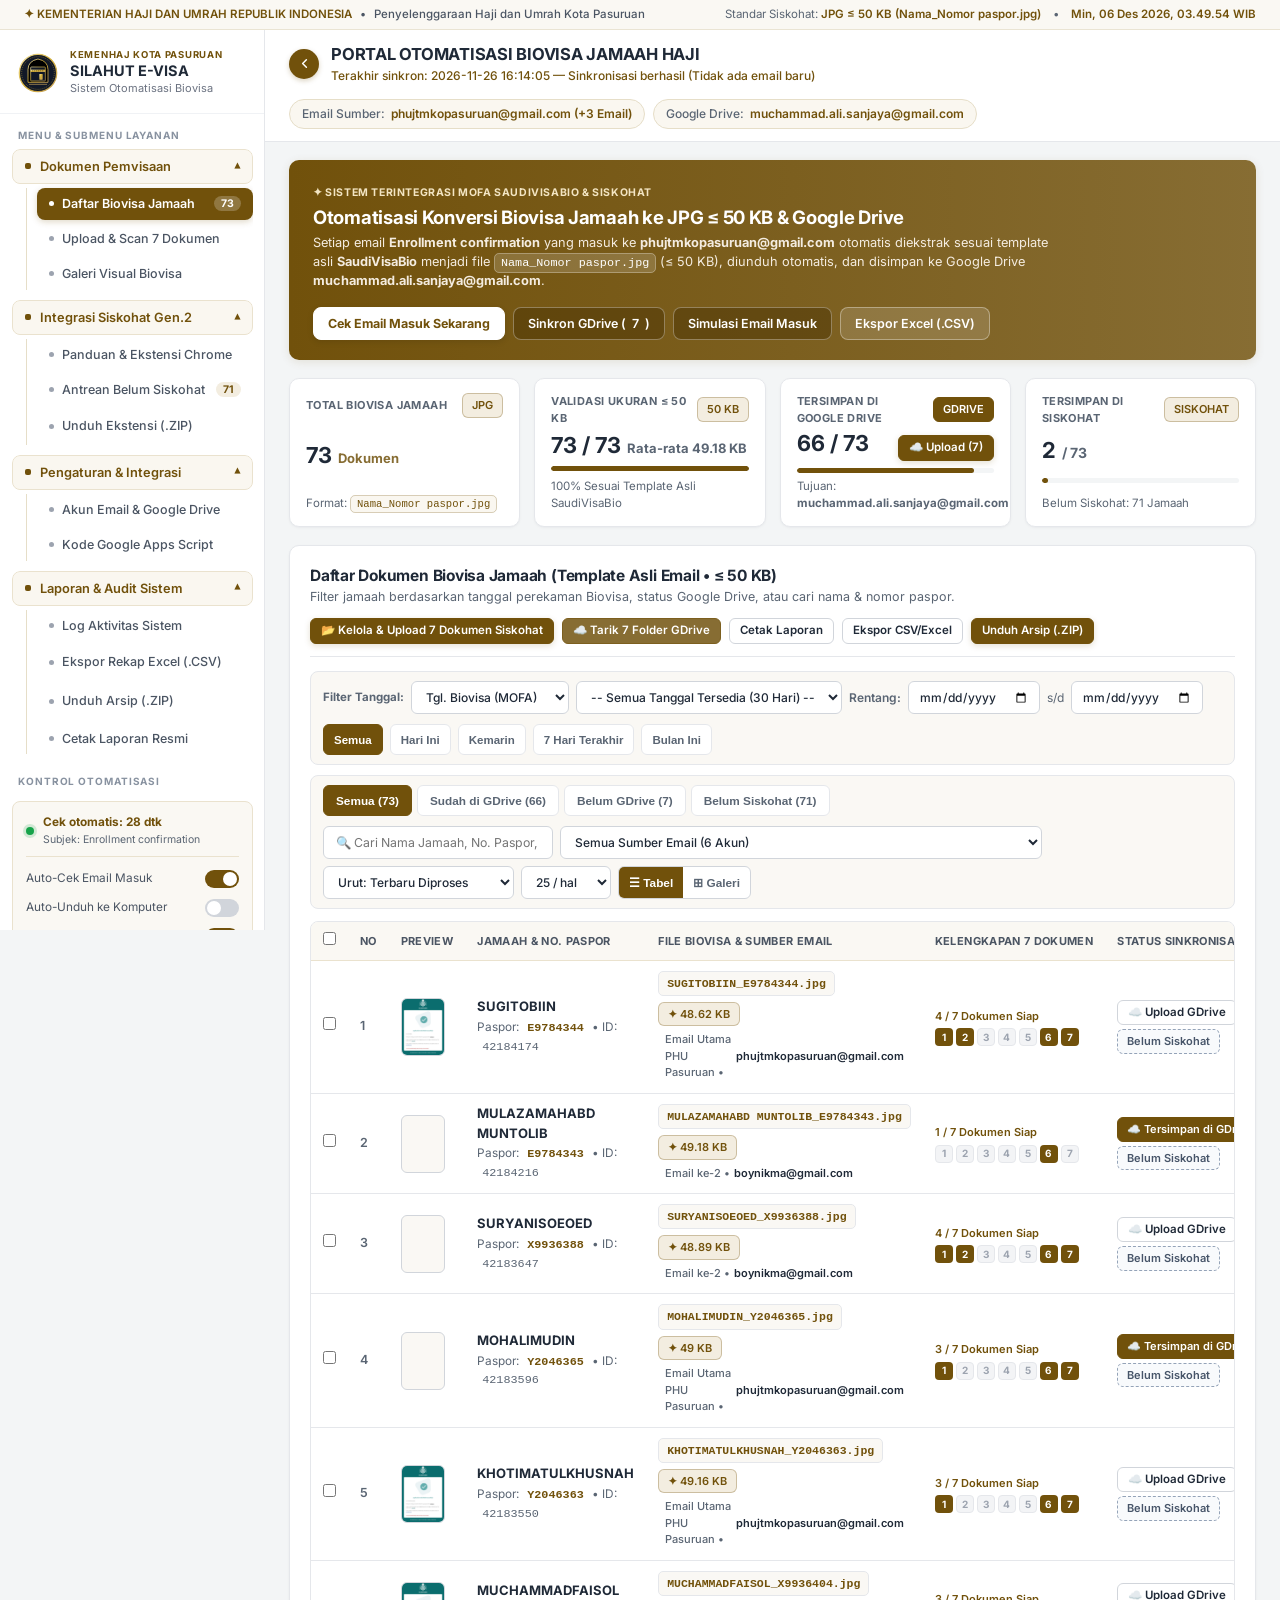
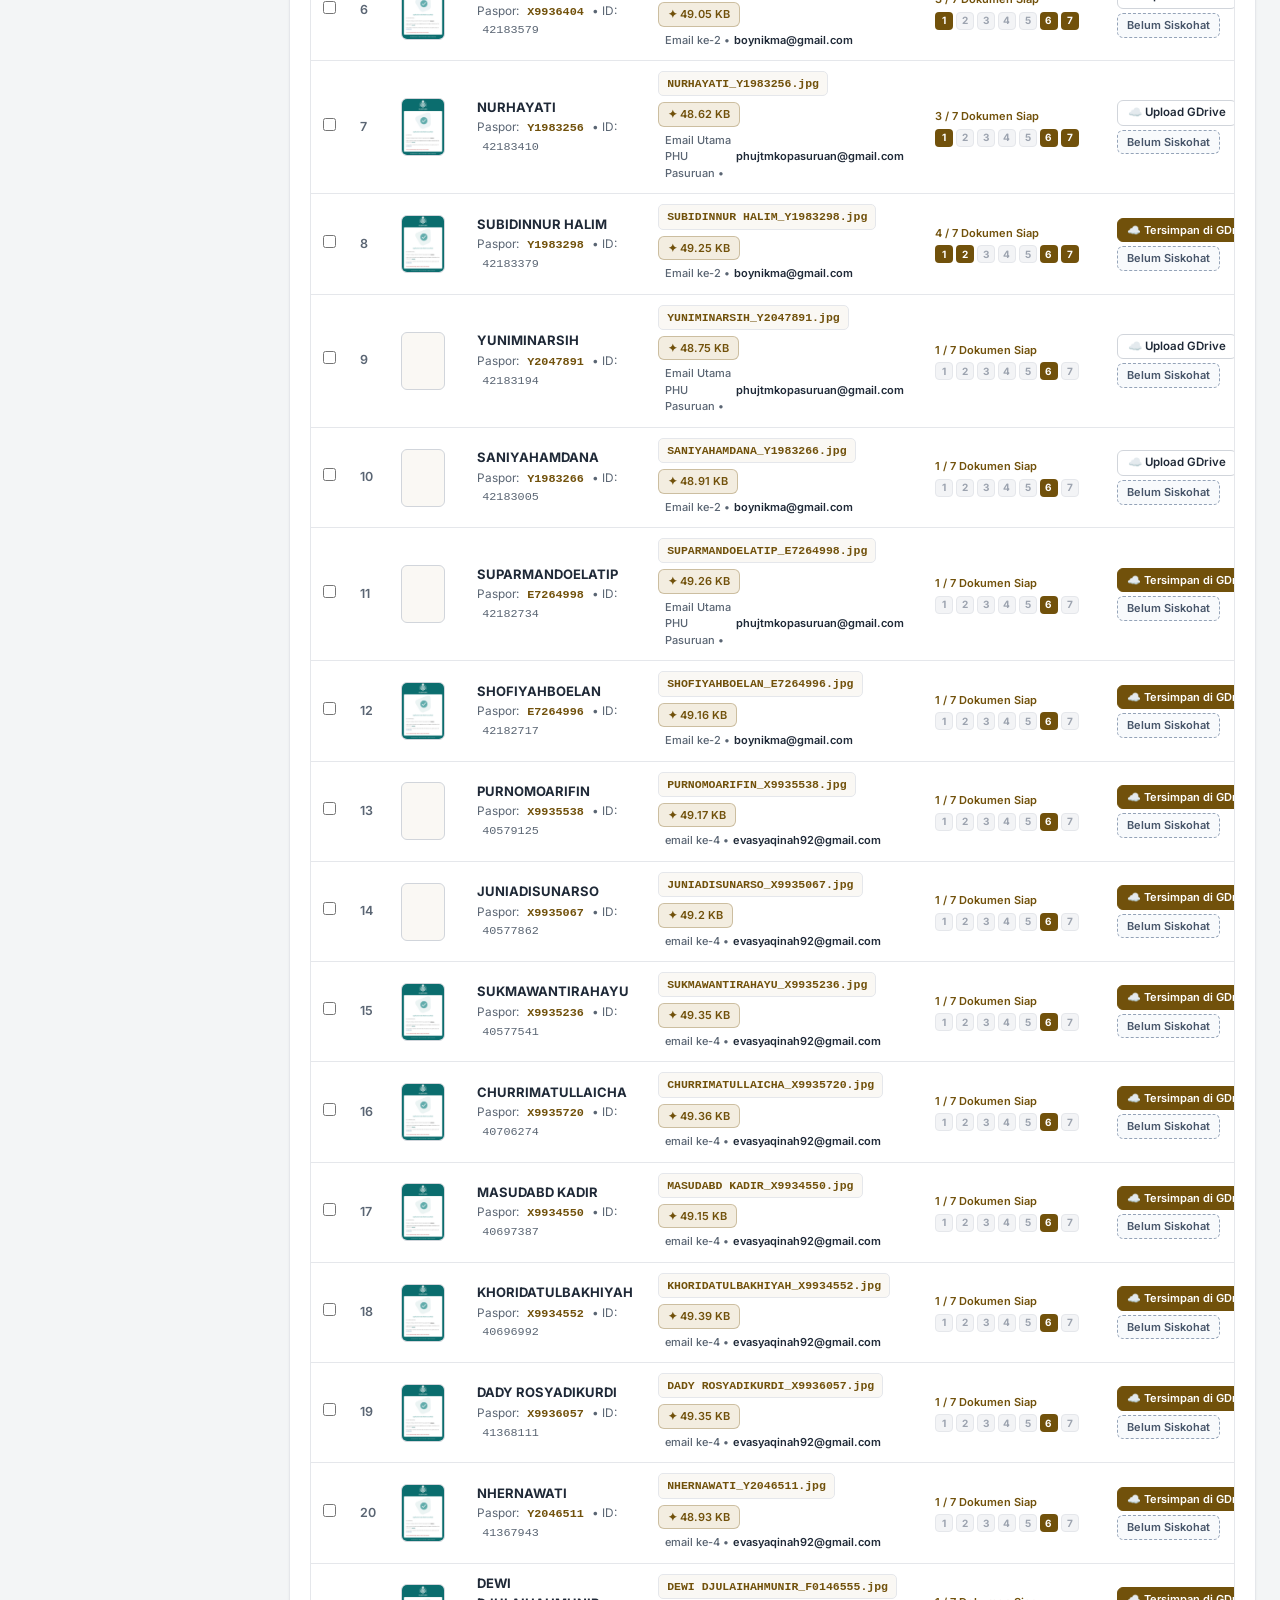
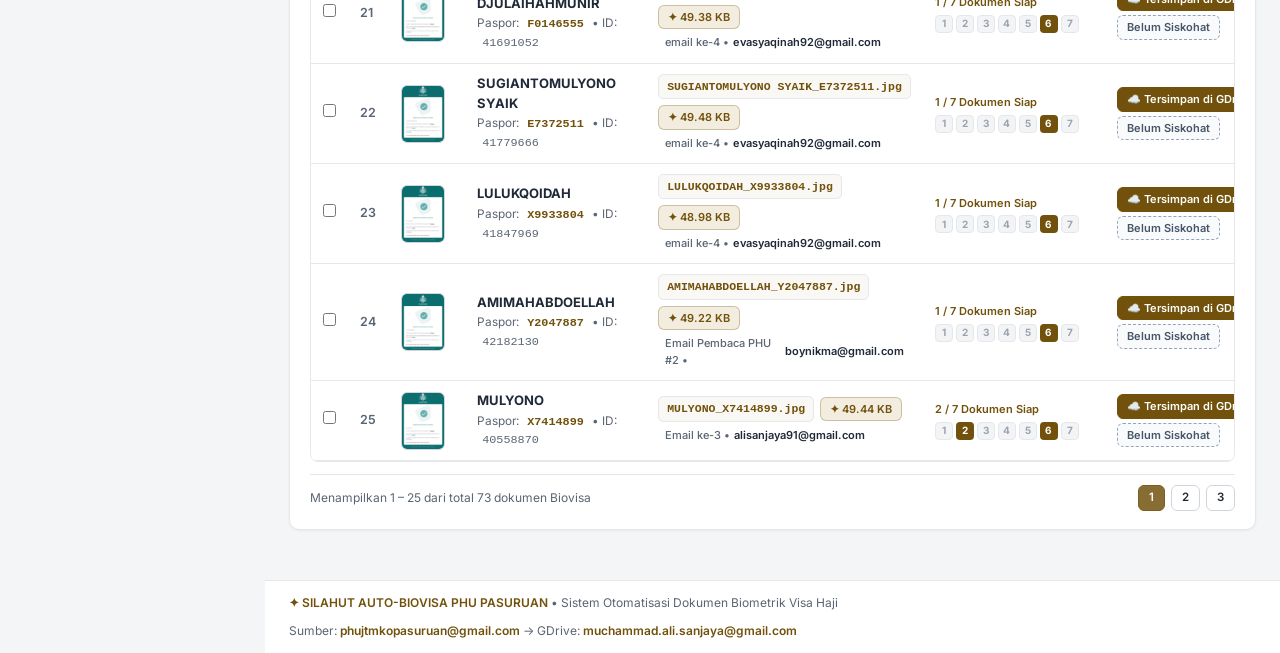
==== index.html @ c3ceeccb "Update tampilan identik, data Biovisa & Auto-Siskohat GitHub Pages" ====
<!DOCTYPE html>
<html lang="id">
<head>
    <meta charset="UTF-8">
    <meta name="viewport" content="width=device-width, initial-scale=1.0">
    <title>SILAHUT E-VISA &bull; Sistem Otomatisasi BioVisa Jamaah Haji | PHU Kemenag Pasuruan</title>
    <link rel="icon" type="image/svg+xml" href="assets/logo-silahut.svg">
    <link rel="preconnect" href="https://fonts.googleapis.com">
    <link rel="preconnect" href="https://fonts.gstatic.com" crossorigin>
    <link rel="stylesheet" href="https://fonts.googleapis.com/css2?family=Inter:wght@400;500;600;700&family=Plus+Jakarta+Sans:wght@500;600;700;800&display=swap" media="print" onload="this.media='all'">
    <link rel="stylesheet" href="style.css">
    <link rel="stylesheet" href="admin.css">
</head>
<body class="admin-body">

    <!-- 1. TOP GOVERNMENT BAR (.top-gov-bar - #000000) -->
    <div class="top-gov-bar">
        <div class="top-gov-inner">
            <div class="gov-badge-left">
                <span class="gold-highlight">✦ KEMENTERIAN HAJI DAN UMRAH REPUBLIK INDONESIA</span>
                <span>&bull;</span>
                <span>Penyelenggaraan Haji dan Umrah Kota Pasuruan</span>
            </div>
            <div class="gov-badge-right">
                <span>Standar Siskohat: <strong class="gold-highlight">JPG &le; 50 KB (Nama_Nomor paspor.jpg)</strong></span>
                <span>&bull;</span>
                <span id="live-clock-wib">--:--:-- WIB</span>
            </div>
        </div>
    </div>

    <!-- 2. APP SHELL: SIDEBAR + MAIN WORKSPACE -->
    <div class="app-shell">

        <!-- MOBILE SIDEBAR BACKDROP -->
        <div class="sidebar-backdrop" id="sidebar-backdrop" onclick="toggleMobileSidebar(false)"></div>

        <!-- ADMIN SIDEBAR (.admin-sidebar - #111827 Charcoal + #D4AF37 Gold, Clean Governance Style) -->
        <aside class="admin-sidebar" id="admin-sidebar">
            <div class="sidebar-inner-wrap">
                <a href="index.php" class="sidebar-brand">
                    <img src="assets/logo-silahut.svg" alt="Logo PHU Kemenag">
                    <div class="sidebar-brand-text">
                        <div class="brand-tag">KEMENHAJ KOTA PASURUAN</div>
                        <div class="brand-name">SILAHUT E-VISA</div>
                        <div class="brand-sub">Sistem Otomatisasi Biovisa</div>
                    </div>
                </a>

                <div class="sidebar-section-label">Menu &amp; Submenu Layanan</div>
                <nav class="sidebar-nav">
                    <!-- MENU 1: LAYANAN DOKUMEN PEMVISAAN -->
                    <div class="sidebar-menu-group open" id="menu-grp-layanan">
                        <button type="button" class="sidebar-parent-btn" onclick="toggleSidebarGroup('menu-grp-layanan')">
                            <span class="sidebar-parent-left">
                                <span class="parent-indicator"></span>
                                <span>Dokumen Pemvisaan</span>
                            </span>
                            <span class="submenu-chevron">▾</span>
                        </button>
                        <div class="sidebar-submenu">
                            <button type="button" class="sidebar-sublink active" id="nav-tab-records" onclick="openRecordsSubmenu('table', 'all', false, this)">
                                <span class="sidebar-link-left">
                                    <span class="nav-bullet"></span>
                                    <span>Daftar Biovisa Jamaah</span>
                                </span>
                                <span class="sidebar-badge" id="nav-badge-total">0</span>
                            </button>
                            <button type="button" class="sidebar-sublink" id="nav-sub-7docs" onclick="openRecordsSubmenu('table', 'all', true, this)">
                                <span class="sidebar-link-left">
                                    <span class="nav-bullet"></span>
                                    <span>Upload &amp; Scan 7 Dokumen</span>
                                </span>
                            </button>
                            <button type="button" class="sidebar-sublink" id="nav-sub-gallery" onclick="openRecordsSubmenu('grid', 'all', false, this)">
                                <span class="sidebar-link-left">
                                    <span class="nav-bullet"></span>
                                    <span>Galeri Visual Biovisa</span>
                                </span>
                            </button>
                        </div>
                    </div>

                    <!-- MENU 2: INTEGRASI SISKOHAT GEN.2 -->
                    <div class="sidebar-menu-group open" id="menu-grp-siskohat">
                        <button type="button" class="sidebar-parent-btn" onclick="toggleSidebarGroup('menu-grp-siskohat')">
                            <span class="sidebar-parent-left">
                                <span class="parent-indicator"></span>
                                <span>Integrasi Siskohat Gen.2</span>
                            </span>
                            <span class="submenu-chevron">▾</span>
                        </button>
                        <div class="sidebar-submenu">
                            <button type="button" class="sidebar-sublink" id="nav-tab-siskohat" onclick="switchTab('tab-siskohat', this)">
                                <span class="sidebar-link-left">
                                    <span class="nav-bullet"></span>
                                    <span>Panduan &amp; Ekstensi Chrome</span>
                                </span>
                            </button>
                            <button type="button" class="sidebar-sublink" id="nav-sub-siskohat-pend" onclick="openRecordsSubmenu('table', 'siskohat_pending', false, this)">
                                <span class="sidebar-link-left">
                                    <span class="nav-bullet"></span>
                                    <span>Antrean Belum Siskohat</span>
                                </span>
                                <span class="sidebar-badge" id="nav-badge-siskohat-pend">0</span>
                            </button>
                            <a href="api.php?action=download_siskohat_ext" class="sidebar-sublink">
                                <span class="sidebar-link-left">
                                    <span class="nav-bullet"></span>
                                    <span>Unduh Ekstensi (.ZIP)</span>
                                </span>
                            </a>
                        </div>
                    </div>

                    <!-- MENU 3: PENGATURAN & INTEGRASI -->
                    <div class="sidebar-menu-group open" id="menu-grp-setup">
                        <button type="button" class="sidebar-parent-btn" onclick="toggleSidebarGroup('menu-grp-setup')">
                            <span class="sidebar-parent-left">
                                <span class="parent-indicator"></span>
                                <span>Pengaturan &amp; Integrasi</span>
                            </span>
                            <span class="submenu-chevron">▾</span>
                        </button>
                        <div class="sidebar-submenu">
                            <button type="button" class="sidebar-sublink" id="nav-tab-setup" onclick="switchTab('tab-setup', this)">
                                <span class="sidebar-link-left">
                                    <span class="nav-bullet"></span>
                                    <span>Akun Email &amp; Google Drive</span>
                                </span>
                            </button>
                            <button type="button" class="sidebar-sublink" id="nav-tab-gas" onclick="switchTab('tab-gas-scripts', this)">
                                <span class="sidebar-link-left">
                                    <span class="nav-bullet"></span>
                                    <span>Kode Google Apps Script</span>
                                </span>
                            </button>
                        </div>
                    </div>

                    <!-- MENU 4: LAPORAN & AUDIT SISTEM -->
                    <div class="sidebar-menu-group open" id="menu-grp-laporan">
                        <button type="button" class="sidebar-parent-btn" onclick="toggleSidebarGroup('menu-grp-laporan')">
                            <span class="sidebar-parent-left">
                                <span class="parent-indicator"></span>
                                <span>Laporan &amp; Audit Sistem</span>
                            </span>
                            <span class="submenu-chevron">▾</span>
                        </button>
                        <div class="sidebar-submenu">
                            <button type="button" class="sidebar-sublink" id="nav-tab-logs" onclick="switchTab('tab-logs', this)">
                                <span class="sidebar-link-left">
                                    <span class="nav-bullet"></span>
                                    <span>Log Aktivitas Sistem</span>
                                </span>
                            </button>
                            <a href="api.php?action=export_csv" class="sidebar-sublink">
                                <span class="sidebar-link-left">
                                    <span class="nav-bullet"></span>
                                    <span>Ekspor Rekap Excel (.CSV)</span>
                                </span>
                            </a>
                            <a href="api.php?action=download_zip" class="sidebar-sublink">
                                <span class="sidebar-link-left">
                                    <span class="nav-bullet"></span>
                                    <span>Unduh Arsip (.ZIP)</span>
                                </span>
                            </a>
                            <button type="button" class="sidebar-sublink" onclick="printOfficialReport()">
                                <span class="sidebar-link-left">
                                    <span class="nav-bullet"></span>
                                    <span>Cetak Laporan Resmi</span>
                                </span>
                            </button>
                        </div>
                    </div>
                </nav>

                <div class="sidebar-section-label">Kontrol Otomatisasi</div>
                <div class="sidebar-radar-card">
                    <div class="radar-header">
                        <span id="sync-dot" class="pulse-dot"></span>
                        <div>
                            <div style="font-size: 11.8px; font-weight: 700; color: var(--rich-gold);" id="sync-countdown-text">Auto-Sync Aktif</div>
                            <div style="font-size: 10.5px; color: var(--text-secondary);">Subjek: Enrollment confirmation</div>
                        </div>
                    </div>

                    <label class="sidebar-toggle-row" title="Cek otomatis email Enrollment confirmation yang baru masuk">
                        <span>Auto-Cek Email Masuk</span>
                        <span class="gov-switch">
                            <input type="checkbox" id="toggle-auto-sync" checked onchange="toggleQuickSetting()">
                            <span class="gov-slider"></span>
                        </span>
                    </label>

                    <label class="sidebar-toggle-row" title="Otomatis ter-download ke komputer Anda setiap ada email biovisa baru masuk">
                        <span>Auto-Unduh ke Komputer</span>
                        <span class="gov-switch">
                            <input type="checkbox" id="toggle-auto-download"  onchange="toggleQuickSetting()">
                            <span class="gov-slider"></span>
                        </span>
                    </label>

                    <label class="sidebar-toggle-row" title="Bunyi notifikasi lembut saat ada email Biovisa baru masuk">
                        <span>Notifikasi Suara</span>
                        <span class="gov-switch">
                            <input type="checkbox" id="toggle-sound-notif" checked>
                            <span class="gov-slider"></span>
                        </span>
                    </label>
                </div>
            </div>
        </aside>

        <!-- MAIN WORKSPACE -->
        <div class="admin-main">

            <!-- TOP MAIN NAVBAR (.main-navbar - #FFFFFF + #D4AF37 Gold Border) -->
            <header class="main-navbar">
                <div class="navbar-inner">
                    <div class="navbar-left">
                        <button class="sidebar-toggle-btn" onclick="toggleSidebarVisibility()" title="Sembunyikan / Tampilkan Sidebar Navigasi">
                            <svg viewBox="0 0 24 24" stroke-linecap="round" stroke-linejoin="round">
                                <polyline points="15 18 9 12 15 6"></polyline>
                            </svg>
                        </button>
                        <div>
                            <div class="portal-title-main" style="font-size: 16.5px;">PORTAL OTOMATISASI BIOVISA JAMAAH HAJI</div>
                            <div style="font-size: 12px; color: #71510B; font-weight: 500;" id="last-sync-info">
                                Siap memantau email subjek "Enrollment confirmation" secara real-time
                            </div>
                        </div>
                    </div>

                    <div class="account-pills">
                        <div class="portal-pill-btn" title="Akun Gmail Penerima Email MOFA">
                            <span style="color:var(--text-secondary);">Email Sumber:</span>
                            <strong id="header-source-email">phujtmkopasuruan@gmail.com</strong>
                        </div>
                        <div class="portal-pill-btn" title="Akun Google Drive Penyimpanan Otomatis">
                            <span style="color:var(--text-secondary);">Google Drive:</span>
                            <strong id="header-gdrive-email">muchammad.ali.sanjaya@gmail.com</strong>
                        </div>
                    </div>
                </div>
            </header>

            <!-- WORKSPACE CONTAINER -->
            <main class="workspace-container">

                <!-- HERO PORTAL BANNER (.hero-portal - #111827 Charcoal + Gold Divider) -->
                <section class="hero-portal bg-emerald">
                    <div class="hero-inner">
                        <div class="hero-copy">
                            <div class="hero-eyebrow">✦ SISTEM TERINTEGRASI MOFA SAUDIVISABIO &amp; SISKOHAT</div>
                            <h1>Otomatisasi Konversi Biovisa Jamaah ke JPG &le; 50 KB &amp; Google Drive</h1>
                            <div class="portal-title-divider"></div>
                            <p>
                                Setiap email <strong>Enrollment confirmation</strong> yang masuk ke <strong>phujtmkopasuruan@gmail.com</strong> otomatis diekstrak sesuai template asli <strong>SaudiVisaBio</strong> menjadi file <code>Nama_Nomor paspor.jpg</code> (&le; 50 KB), diunduh otomatis, dan disimpan ke Google Drive <strong>muchammad.ali.sanjaya@gmail.com</strong>.
                            </p>
                        </div>

                        <div class="hero-actions">
                            <button class="btn btn-gold portal-action-btn" id="btn-sync-now" onclick="syncEmailsNow(false)">
                                Cek Email Masuk Sekarang
                            </button>
                            <button class="btn btn-charcoal" id="btn-batch-gdrive" onclick="batchSyncPendingGDrive()" style="display:none;">
                                Sinkron GDrive (<span id="hero-pending-count">0</span>)
                            </button>
                            <button class="btn btn-charcoal" id="btn-simulate" onclick="simulateIncomingEmail()">
                                Simulasi Email Masuk
                            </button>
                            <a class="btn btn-outline" href="api.php?action=export_csv">
                                Ekspor Excel (.CSV)
                            </a>
                        </div>
                    </div>
                </section>

                <!-- BATCH UPLOAD LIVE PROGRESS BANNER -->
                <div class="batch-progress-banner" id="batch-progress-banner">
                    <div style="display:flex; justify-content:space-between; align-items:center; margin-bottom:6px;">
                        <strong style="color:var(--rich-gold); font-size:13px;" id="batch-progress-title">Mengunggah File Biovisa ke Google Drive...</strong>
                        <span style="font-size:12px; font-weight:700;" id="batch-progress-Label">0 / 0</span>
                    </div>
                    <div class="progress-track" style="background:#1E293B; border-color:#334155; height:9px;">
                        <div class="progress-fill" id="batch-progress-bar" style="width:0%;"></div>
                    </div>
                </div>

                <!-- 4 KARTU STATISTIK ADMIN (.admin-stat-card - #FFFFFF + Gold Top Accent) -->
                <div class="stats-grid">
                    <div class="admin-stat-card">
                        <div class="stat-top">
                            <span class="stat-label">Total Biovisa Jamaah</span>
                            <span class="badge badge-gold">JPG</span>
                        </div>
                        <div class="stat-value">
                            <span id="stat-total">0</span>
                            <span style="font-size: 13px; font-weight: 700; color: var(--ui-gold);">Dokumen</span>
                        </div>
                        <span class="stat-sub">Format: <code>Nama_Nomor paspor.jpg</code></span>
                    </div>

                    <div class="admin-stat-card">
                        <div class="stat-top">
                            <span class="stat-label">Validasi Ukuran &le; 50 KB</span>
                            <span class="badge badge-gold">50 KB</span>
                        </div>
                        <div class="stat-value">
                            <span id="stat-50kb">0</span>
                            <span style="font-size: 13px; font-weight: 700; color: var(--text-secondary);" id="stat-avg-kb">Rata-rata 0 KB</span>
                        </div>
                        <div class="progress-track">
                            <div class="progress-fill" id="progress-50kb" style="width: 100%;"></div>
                        </div>
                        <span class="stat-sub">100% Sesuai Template Asli SaudiVisaBio</span>
                    </div>

                    <div class="admin-stat-card">
                        <div class="stat-top">
                            <span class="stat-label">Tersimpan di Google Drive</span>
                            <span class="badge badge-charcoal">GDRIVE</span>
                        </div>
                        <div class="stat-value">
                            <span id="stat-gdrive">0</span>
                            <button class="btn btn-gold btn-sm" id="btn-retry-all-gdrive" onclick="batchSyncPendingGDrive()" style="margin-left:auto; display:none;">
                                Upload Pending
                            </button>
                        </div>
                        <div class="progress-track">
                            <div class="progress-fill" id="progress-gdrive" style="width: 0%;"></div>
                        </div>
                        <span class="stat-sub">Tujuan: <strong>muchammad.ali.sanjaya@gmail.com</strong></span>
                    </div>

                    <div class="admin-stat-card">
                        <div class="stat-top">
                            <span class="stat-label">Tersimpan di Siskohat</span>
                            <span class="badge badge-gold">SISKOHAT</span>
                        </div>
                        <div class="stat-value">
                            <span id="stat-siskohat-done">0</span>
                            <span style="font-size: 14px; color: var(--text-secondary); font-weight: 700;">/ <span id="stat-siskohat-total">0</span></span>
                        </div>
                        <div class="progress-track">
                            <div class="progress-fill" id="progress-siskohat" style="width: 0%;"></div>
                        </div>
                        <span class="stat-sub" id="stat-siskohat-pending">Belum Siskohat: 0 Jamaah</span>
                    </div>
                </div>

                <!-- ================================================================
                     TAB 1: DAFTAR HASIL BIOVISA (TABEL & GALERI VISUAL)
                     ================================================================ -->
                <section id="tab-records" class="tab-pane active">
                    <div class="admin-card feature-card">

                        <!-- KOP LAPORAN KHUSUS CETAK (@media print) -->
                        <div class="print-header-only">
                            <h2 style="font-size:16px; text-transform:uppercase;"></h2>
                            <h3 style="font-size:14px;">KANTOR KEMENTERIAN AGAMA KOTA / KABUPATEN PASURUAN</h3>
                            <p style="font-size:12px;">Rekapitulasi Dokumen Konfirmasi BioVisa Jamaah Haji (MOFA SaudiVisaBio &bull; JPG &le; 50KB)</p>
                            <p style="font-size:11.5px; font-weight:700; margin-top:4px;" id="print-period-label">Periode: Semua Tanggal</p>
                        </div>

                        <div class="panel-header">
                            <div>
                                <h2 class="news-title">Daftar Dokumen Biovisa Jamaah (Template Asli Email &bull; &le; 50 KB)</h2>
                                <p style="font-size: 12.5px; color: var(--text-secondary);">
                                    Filter jamaah berdasarkan tanggal perekaman Biovisa, status Google Drive, atau cari nama &amp; nomor paspor.
                                </p>
                            </div>
                            <div style="display:flex; gap:8px; flex-wrap:wrap;">
                                <button class="btn btn-gold btn-sm" onclick="toggleSevenDocsManagerPanel()">
                                    📂 Kelola &amp; Upload 7 Dokumen Siskohat
                                </button>
                                <button class="btn btn-charcoal btn-sm" id="btn-sync-gdrive-7docs" onclick="syncGDriveSevenDocs()">
                                    ☁️ Tarik 7 Folder GDrive
                                </button>
                                <button class="btn btn-outline btn-sm" onclick="printOfficialReport()">
                                    Cetak Laporan
                                </button>
                                <a class="btn btn-outline btn-sm" id="btn-export-csv-filtered" href="api.php?action=export_csv">
                                    Ekspor CSV/Excel
                                </a>
                                <a class="btn btn-gold btn-sm" id="btn-download-zip-filtered" href="api.php?action=download_zip">
                                    Unduh Arsip (.ZIP)
                                </a>
                            </div>
                        </div>

                        <!-- PANEL KELOLA & UPLOAD MASSAL 7 DOKUMEN PEMVISAAN SISKOHAT -->
                        <div class="seven-docs-manager-box" id="seven-docs-manager-box" style="display:none;">
                            <div style="display:flex; justify-content:space-between; align-items:flex-start; flex-wrap:wrap; gap:10px; margin-bottom:10px;">
                                <div>
                                    <div style="font-weight:800; font-size:13.5px; color:var(--pure-black);">
                                        ✦ Upload Massal / Sinkronisasi 7 Dokumen Pemvisaan Siskohat Gen.2 (ENTRY DATA PASPOR DAN DOKUMEN PEMVISAAN)
                                    </div>
                                    <div style="font-size:12px; color:var(--text-secondary); margin-top:2px;">
                                        Anda dapat menaruh file <code>NomorPaspor.jpg</code> atau <code>Nama_NomorPaspor.jpg</code> di 7 folder lokal <code>c:\laragon\www\e-visa\storage\dokumen\{paspor, endorsement, vaksin, kitas, pendukung, biovisa, foto}</code>, di 7 sub-folder Google Drive (<code>1_Paspor</code> s/d <code>7_Foto</code>), atau unggah sekaligus di bawah ini. Jika salah satu dari 7 file tidak ada, Siskohat otomatis <strong>memblokir slot kosong tersebut dan lanjut ke file berikutnya</strong>.
                                    </div>
                                </div>
                                <button type="button" class="btn btn-outline btn-sm" onclick="copyTextToClipboard('c:\\laragon\\www\\e-visa\\storage\\dokumen', 'Folder 7 Dokumen Server')">
                                    📋 Salin Path Folder Lokal
                                </button>
                            </div>

                            <div class="seven-docs-upload-bar">
                                <select id="bulk-doc-category" class="form-control" style="max-width:310px; font-weight:700;">
                                    <option value="paspor">1. Scan Halaman Pertama Paspor</option>
                                    <option value="endorsement">2. Scan/Upload Halaman Endorsement</option>
                                    <option value="vaksin">3. Scan/Upload Keterangan Vaksin Meningitis *</option>
                                    <option value="kitas">4. Scan/Upload Keterangan KITAS</option>
                                    <option value="pendukung">5. Scan/Upload Dokumen Pendukung</option>
                                    <option value="biovisa">6. Scan/Upload Biovisa (jpeg)</option>
                                    <option value="foto">7. Scan/Upload Foto Terbaru</option>
                                </select>
                                <input type="file" id="bulk-doc-files" accept="image/*" multiple class="form-control" style="max-width:310px;">
                                <button type="button" class="btn btn-gold" id="btn-bulk-doc-upload" onclick="uploadBulkSevenDocs()">
                                    💻 Dari Komputer (Upload)
                                </button>
                                <button type="button" class="btn btn-charcoal" onclick="openScannerModal('', document.getElementById('bulk-doc-category').value)">
                                    🖨️ Dari Scanner (Driver Aktif)
                                </button>
                                <button type="button" class="btn btn-outline" onclick="syncGDriveSevenDocs()">
                                    ☁️ Sinkron 7 Folder GDrive
                                </button>
                            </div>
                        </div>

                        <!-- BARIS 1: FILTER TANGGAL BIOVISA (.date-filter-bar) -->
                        <div class="date-filter-bar">
                            <div class="date-filter-group">
                                <span class="date-filter-label">Filter Tanggal:</span>

                                <select id="date-basis-select" class="select-compact" onchange="onDateBasisChange()" title="Dasar Tanggal Filter">
                                    <option value="enrollment">Tgl. Biovisa (MOFA)</option>
                                    <option value="processed">Tgl. Diproses Sistem</option>
                                </select>

                                <select id="quick-date-select" class="select-compact" onchange="onQuickDateSelectChange(this.value)" title="Pilih Cepat Tanggal Biovisa yang Tersedia">
                                    <option value="">-- Semua Tanggal Tersedia --</option>
                                </select>

                                <span style="font-size:12px; color:var(--text-secondary); font-weight:600;">Rentang:</span>
                                <input type="date" id="filter-date-from" class="date-input-compact" onchange="onCustomDateInput()" title="Dari Tanggal">
                                <span style="font-size:12px; color:var(--text-secondary);">s/d</span>
                                <input type="date" id="filter-date-to" class="date-input-compact" onchange="onCustomDateInput()" title="Sampai Tanggal">
                            </div>

                            <div class="date-filter-group">
                                <button type="button" class="date-preset-btn active" id="preset-all" onclick="applyDatePreset('all', this)">Semua</button>
                                <button type="button" class="date-preset-btn" id="preset-today" onclick="applyDatePreset('today', this)">Hari Ini</button>
                                <button type="button" class="date-preset-btn" id="preset-yesterday" onclick="applyDatePreset('yesterday', this)">Kemarin</button>
                                <button type="button" class="date-preset-btn" id="preset-7days" onclick="applyDatePreset('7days', this)">7 Hari Terakhir</button>
                                <button type="button" class="date-preset-btn" id="preset-month" onclick="applyDatePreset('month', this)">Bulan Ini</button>
                            </div>
                        </div>

                        <!-- BANNER RINGKASAN FILTER TANGGAL AKTIF -->
                        <div class="date-active-banner" id="date-active-banner">
                            <div>
                                <strong id="date-active-summary-text">Filter Tanggal Aktif</strong>
                            </div>
                            <div style="display:flex; gap:8px; align-items:center;">
                                <button type="button" class="btn btn-outline btn-sm" onclick="applyDatePreset('all', document.getElementById('preset-all'))">
                                    Reset Filter Tanggal
                                </button>
                            </div>
                        </div>

                        <!-- BARIS 2: FILTER STATUS, SORT, SEARCH & VIEW MODE TOOLBAR -->
                        <div class="explorer-toolbar">
                            <div class="filter-pills">
                                <button class="filter-pill active" onclick="setRecordFilter('all', this)">
                                    Semua (<span id="count-filter-all">0</span>)
                                </button>
                                <button class="filter-pill" onclick="setRecordFilter('gdrive_ok', this)">
                                    Sudah di GDrive (<span id="count-filter-ok">0</span>)
                                </button>
                                <button class="filter-pill" onclick="setRecordFilter('gdrive_pending', this)">
                                    Belum GDrive (<span id="count-filter-pending">0</span>)
                                </button>
                                <button class="filter-pill" onclick="setRecordFilter('siskohat_pending', this)">
                                    Belum Siskohat (<span id="count-filter-siskohat-pending">0</span>)
                                </button>
                            </div>

                            <div class="toolbar-right">
                                <input type="text" id="search-records" class="search-input" placeholder="🔍 Cari Nama Jamaah, No. Paspor, atau Email..." oninput="onFilterOrSearchChange()">

                                <select id="filter-source-email" class="select-compact" onchange="onFilterOrSearchChange()" title="Filter Berdasarkan Asal Sumber Email">
                                    <option value="">Semua Sumber Email</option>
                                </select>

                                <select id="sort-records" class="select-compact" onchange="onFilterOrSearchChange()" title="Urutkan Data">
                                    <option value="newest">Urut: Terbaru Diproses</option>
                                    <option value="nama_asc">Urut: Nama Jamaah (A-Z)</option>
                                    <option value="paspor_asc">Urut: Nomor Paspor (A-Z)</option>
                                    <option value="size_asc">Urut: Ukuran KB</option>
                                </select>

                                <select id="page-size-select" class="select-compact" onchange="onFilterOrSearchChange()" title="Jumlah Baris per Halaman">
                                    <option value="25">25 / hal</option>
                                    <option value="50">50 / hal</option>
                                    <option value="100">100 / hal</option>
                                    <option value="9999">Semua</option>
                                </select>

                                <div class="view-toggle-group" title="Pilih Mode Tampilan">
                                    <button class="view-toggle-btn active" id="btn-view-table" onclick="setViewMode('table')">☰ Tabel</button>
                                    <button class="view-toggle-btn" id="btn-view-grid" onclick="setViewMode('grid')">⊞ Galeri</button>
                                </div>
                            </div>
                        </div>

                        <!-- BULK ACTION BAR -->
                        <div class="bulk-action-bar" id="bulk-action-bar">
                            <div style="font-size: 13px; font-weight: 800; color: var(--charcoal);">
                                ✦ <span id="bulk-selected-count">0</span> dokumen Biovisa dipilih
                            </div>
                            <div style="display:flex; gap:8px; flex-wrap:wrap;">
                                <button class="btn btn-charcoal btn-sm" onclick="bulkUploadSelectedToGDrive()">
                                    ☁️ Upload Terpilih ke GDrive
                                </button>
                                <button class="btn btn-outline btn-sm" style="color:var(--danger); border-color:var(--danger);" onclick="bulkDeleteSelected()">
                                    🗑️ Hapus Terpilih
                                </button>
                                <button class="btn btn-outline btn-sm" onclick="clearBulkSelection()">
                                    Batal
                                </button>
                            </div>
                        </div>

                        <!-- MODE 1: TAMPILAN TABEL (.table-custom) -->
                        <div class="table-wrap" id="records-table-container">
                            <table class="table-custom">
                                <thead>
                                    <tr>
                                        <th class="no-print" style="width: 36px; text-align:center;">
                                            <input type="checkbox" id="check-all-records" onchange="toggleSelectAllRecords(this.checked)">
                                        </th>
                                        <th style="width: 42px;">No</th>
                                        <th class="no-print" style="width: 62px;">Preview</th>
                                        <th>Jamaah &amp; No. Paspor</th>
                                        <th>File Biovisa &amp; Sumber Email</th>
                                        <th>Kelengkapan 7 Dokumen</th>
                                        <th>Status Sinkronisasi</th>
                                        <th>Waktu Biovisa</th>
                                        <th class="no-print" style="text-align: right;">Aksi</th>
                                    </tr>
                                </thead>
                                <tbody id="records-tbody">
                                    <tr>
                                        <td colspan="9" class="empty-state">Memuat data Biovisa...</td>
                                    </tr>
                                </tbody>
                            </table>
                        </div>

                        <!-- MODE 2: TAMPILAN GALERI KARTU (.gallery-grid) -->
                        <div class="gallery-grid" id="records-grid-container" style="display:none;"></div>

                        <!-- PAGINATION FOOTER -->
                        <div class="table-footer">
                            <div id="pagination-info">Menampilkan 0 data</div>
                            <div style="display:flex; gap:6px;" id="pagination-buttons"></div>
                        </div>
                    </div>
                </section>

                <!-- ================================================================
                     TAB 4: INTEGRASI GMAIL & GOOGLE DRIVE
                     ================================================================ -->
                <section id="tab-setup" class="tab-pane">
                    <div class="admin-card service-item-card">
                        <div class="panel-header">
                            <div>
                                <h2 class="news-title">Konfigurasi Integrasi Email &amp; Google Drive</h2>
                                <p style="font-size: 12.5px; color: var(--text-secondary);">
                                    Pengaturan penarikan email otomatis dari <strong>phujtmkopasuruan@gmail.com</strong> dan penyimpanan ke Google Drive <strong>muchammad.ali.sanjaya@gmail.com</strong>.
                                </p>
                            </div>
                            <div style="display:flex; gap:8px; flex-wrap:wrap;">
                                <button class="btn btn-charcoal" id="btn-test-conn" onclick="testConnectionsNow()">
                                    🔍 Tes &amp; Diagnosa Koneksi Gmail + GDrive
                                </button>
                                <button class="btn btn-gold" onclick="saveAppSettings()">
                                    💾 Simpan Semua Pengaturan
                                </button>
                            </div>
                        </div>

                        <div id="connection-diag-box" class="verification-panel" style="display:none;"></div>

                        <div class="form-grid">
                            <div>
                                <div style="display:flex; justify-content:space-between; align-items:center; flex-wrap:wrap; gap:8px; margin-bottom: 12px;">
                                    <h3 style="font-size: 14.5px;"><span class="tracking-step">1</span> Daftar Akun Email Pembaca "Enrollment confirmation" (Multi-Email)</h3>
                                    <button type="button" class="btn btn-gold btn-sm" onclick="addNewSourceAccountCard()">
                                        ➕ Tambah Email Pembaca
                                    </button>
                                </div>

                                <div class="form-group">
                                    <label>Filter Judul / Subjek Email (Berlaku untuk Semua Akun Email Pembaca)</label>
                                    <input type="text" id="set-subject-filter" class="form-control" value="Enrollment confirmation">
                                    <div class="help-text">Default resmi MOFA: <code>Enrollment confirmation</code></div>
                                </div>

                                <!-- DAFTAR DINAMIS AKUN EMAIL PEMBACA -->
                                <div id="source-accounts-list" class="source-accounts-container"></div>

                                <button type="button" class="btn btn-outline" style="width:100%; border-style:dashed;" onclick="addNewSourceAccountCard()">
                                    ➕ Tambah Akun Email Pembaca Lainnya
                                </button>
                            </div>

                            <div>
                                <h3 style="font-size: 14.5px; margin-bottom: 12px;"><span class="tracking-step">2</span> Penyimpanan Google Drive &amp; Ukuran File JPG 50KB</h3>
                                <div class="form-group">
                                    <label>Akun Google Drive Tujuan</label>
                                    <input type="email" id="set-target-gdrive-email" class="form-control" value="muchammad.ali.sanjaya@gmail.com">
                                </div>

                                <div class="form-group">
                                    <label>URL Web App Google Apps Script Penyimpan GDrive (Akun: muchammad.ali.sanjaya@gmail.com)</label>
                                    <input type="url" id="set-gas-gdrive-url" class="form-control" placeholder="https://script.google.com/macros/s/YYYY.../exec" value="https://script.google.com/macros/s/AKfycbzyOpflleU5yXKJe7AU8q-zR3l08y7MItBeBCjNWQvPeghD5m9J_t-FPrS1kapaLFQv/exec">
                                </div>

                                <div class="form-group">
                                    <label>Nama Folder di Google Drive (Otomatis Dibuat)</label>
                                    <input type="text" id="set-gdrive-folder" class="form-control" value="Biovisa_Jamaah_PHU_Pasuruan">
                                </div>

                                <div class="form-grid" style="grid-template-columns: 1fr 1fr; gap: 10px;">
                                    <div class="form-group">
                                        <label>Batas Minimal Ukuran (KB)</label>
                                        <input type="number" step="0.5" min="20" max="48" id="set-min-kb" class="form-control" value="42">
                                    </div>
                                    <div class="form-group">
                                        <label>Batas Maksimal Ukuran (KB &le; 50)</label>
                                        <input type="number" step="0.1" min="30" max="49.8" id="set-max-kb" class="form-control" value="49.5">
                                    </div>
                                </div>

                                <div class="form-grid" style="grid-template-columns: 1fr 1fr; gap: 10px;">
                                    <div class="form-group">
                                        <label>Interval Cek Email Otomatis (Detik)</label>
                                        <input type="number" min="10" max="600" id="set-sync-interval" class="form-control" value="30">
                                    </div>
                                    <div class="form-group">
                                        <label>Mode Konversi Email</label>
                                        <select id="set-process-mode" class="form-control">
                                            <option value="both" selected>Keduanya (Lampiran &amp; Template Asli Email)</option>
                                            <option value="render_only" >Template Asli Email SaudiVisaBio</option>
                                        </select>
                                    </div>
                                </div>
                            </div>
                        </div>
                    </div>
                </section>

                <!-- ================================================================
                     TAB 4B: KODE GOOGLE APPS SCRIPT (SUBMENU TERPISAH AGAR RAPI)
                     ================================================================ -->
                <section id="tab-gas-scripts" class="tab-pane">
                    <div class="form-grid">
                        <div class="admin-card feature-card">
                            <div class="panel-header">
                                <div>
                                    <h2 class="news-title">☁️ Script 1: Simpan Otomatis ke Google Drive</h2>
                                    <p style="font-size: 12px; color: var(--text-secondary); font-weight: 600;">Pasang di akun: muchammad.ali.sanjaya@gmail.com</p>
                                </div>
                                <button class="btn btn-gold btn-sm" onclick="copyScriptCode('code-gas-gdrive')">
                                    📋 Salin Script GDrive
                                </button>
                            </div>
                            <ol class="step-list">
                                <li>Buka <a href="https://script.google.com" target="_blank" style="color:var(--charcoal); font-weight:700;">script.google.com</a> dengan akun <strong>muchammad.ali.sanjaya@gmail.com</strong>.</li>
                                <li>Tempel (Paste) script di bawah ini, pilih fungsi <code>cekIzinAkses</code> lalu klik <strong>Run</strong> 1x untuk izin Drive.</li>
                                <li>Klik <strong>Deploy &rarr; New deployment</strong> (jenis <strong>Web app</strong>, akses <strong>Anyone / Siapa saja</strong>).</li>
                            </ol>
                            <pre class="code-box" id="code-gas-gdrive">/**
 * ============================================================================
 * GOOGLE APPS SCRIPT ALL-IN-ONE (BISA UNTUK GDRIVE &amp; GMAIL SEKALIGUS)
 * - Mendukung Penyimpanan Otomatis ke Google Drive (doPost)
 * - Mendukung Pembacaan Email &quot;Mofa Enrollment Confirmation&quot; (doGet)
 * ============================================================================
 * CARA UPDATE / DEPLOY ULANG (PENTING!):
 * 1. Buka project Anda di https://script.google.com
 *    - Untuk GDrive : pastikan login akun muchammad.ali.sanjaya@gmail.com
 *    - Untuk Gmail  : pastikan login akun phujtmkopasuruan@gmail.com
 * 2. Hapus seluruh kode lama di editor Code.gs, lalu TEMPEL (Paste) seluruh kode ini.
 * 3. Tekan Ctrl+S (Simpan).
 * 4. PENTING: Agar izin Google Drive &amp; Gmail aktif, pada toolbar atas di sebelah
 *    tombol &quot;Run / Jalankan&quot;, pilih fungsi &quot;cekIzinAkses&quot; lalu klik &quot;Run / Jalankan&quot;
 *    dan klik &quot;Review Permissions -&gt; Allow / Izinkan&quot;.
 * 5. Klik tombol &quot;Deploy&quot; di kanan atas -&gt; pilih &quot;New deployment&quot; (Deployment baru).
 * 6. Pilih jenis &quot;Web app&quot;:
 *    - Execute as : Me
 *    - Who has access (Siapa yang memiliki akses) : Anyone (Siapa saja)
 * 7. Klik &quot;Deploy&quot;, lalu SALIN &quot;Web app URL&quot; yang baru ke aplikasi Laragon.
 * ============================================================================
 */

var DEFAULT_FOLDER_NAME = &#039;Biovisa_Jamaah_PHU_Pasuruan&#039;;

/**
 * Jalankan fungsi ini 1x di editor (klik tombol Run) untuk memicu izin Google Drive &amp; Gmail
 */
function cekIzinAkses() {
  var emailAkun = Session.getEffectiveUser().getEmail();
  var rootFolder = DriveApp.getRootFolder().getName();
  var inboxThreads = GmailApp.getInboxThreads(0, 1);
  Logger.log(&#039;Izin berhasil diaktifkan untuk akun: &#039; + emailAkun + &#039; | Drive: &#039; + rootFolder + &#039; | Inbox OK (&#039; + inboxThreads.length + &#039;)&#039;);
}

/**
 * doGet: Digunakan untuk:
 * 1. Menarik email &quot;Mofa Enrollment Confirmation&quot; (jika parameter action=fetch_mofa)
 * 2. Mengecek status koneksi &amp; akun aktif (jika dipanggil tanpa parameter atau action=ping)
 */
function doGet(e) {
  try {
    var params = (e &amp;&amp; e.parameter) ? e.parameter : {};
    var action = params.action || &#039;ping&#039;;
    var activeEmail = &#039;&#039;;
    try {
      activeEmail = Session.getEffectiveUser().getEmail() || Session.getActiveUser().getEmail() || &#039;&#039;;
    } catch (errUser) {}

    if (action === &#039;ping&#039; || action === &#039;status&#039;) {
      return jsonOut({
        ok: true,
        service: &#039;Auto-BioVisa All-in-One (Gmail + GDrive 7-Dokumen &amp; Multi-PC Cloud Sync Ready)&#039;,
        supports_post: true,
        supports_get: true,
        account_email: activeEmail,
        status: &#039;READY&#039;
      });
    }

    // Ambil snapshot database Cloud bersama (daftar akun email pembaca &amp; data Biovisa) agar semua komputer 100% sinkron
    if (action === &#039;get_cloud_db&#039;) {
      var dbRoot = getOrCreateTargetFolder(params.folder_name || DEFAULT_FOLDER_NAME, params.folder_id || &#039;&#039;);
      var dbFiles = dbRoot.getFilesByName(&#039;SILAHUT_CLOUD_DB.json&#039;);
      if (dbFiles.hasNext()) {
        var dbFile = dbFiles.next();
        var rawJson = dbFile.getBlob().getDataAsString(&#039;UTF-8&#039;);
        var parsedDb = JSON.parse(rawJson);
        return jsonOut({
          ok: true,
          found: true,
          updated_at: dbFile.getLastUpdated().toISOString(),
          bundle: parsedDb
        });
      }
      return jsonOut({ ok: true, found: false, bundle: null });
    }

    // Ambil 1 file dari Google Drive dalam bentuk Base64 (untuk sinkronisasi 7 Dokumen dari GDrive ke Server/Siskohat)
    if (action === &#039;get_gdrive_file&#039; &amp;&amp; params.file_id) {
      var gFile = DriveApp.getFileById(params.file_id);
      var blob = gFile.getBlob();
      return jsonOut({
        ok: true,
        file_id: gFile.getId(),
        filename: gFile.getName(),
        mime_type: blob.getContentType(),
        size_bytes: gFile.getSize(),
        base64: Utilities.base64Encode(blob.getBytes())
      });
    }

    // Daftar seluruh file pada 7 Sub-Folder Dokumen di Google Drive
    if (action === &#039;list_gdrive_docs&#039;) {
      var rootFolder = getOrCreateTargetFolder(params.folder_name || DEFAULT_FOLDER_NAME, params.folder_id || &#039;&#039;);
      var catMap = {
        &#039;paspor&#039;: [&#039;1_Paspor&#039;, &#039;Paspor&#039;, &#039;paspor&#039;],
        &#039;endorsement&#039;: [&#039;2_Endorsement&#039;, &#039;Endorsement&#039;, &#039;endorsement&#039;],
        &#039;vaksin&#039;: [&#039;3_Vaksin&#039;, &#039;Vaksin&#039;, &#039;vaksin&#039;],
        &#039;kitas&#039;: [&#039;4_Kitas&#039;, &#039;Kitas&#039;, &#039;KITAS&#039;, &#039;kitas&#039;],
        &#039;pendukung&#039;: [&#039;5_Pendukung&#039;, &#039;Pendukung&#039;, &#039;pendukung&#039;],
        &#039;biovisa&#039;: [&#039;6_Biovisa&#039;, &#039;Biovisa&#039;, &#039;biovisa&#039;],
        &#039;foto&#039;: [&#039;7_Foto&#039;, &#039;Foto&#039;, &#039;foto&#039;]
      };
      var resultDocs = {};
      for (var catKey in catMap) {
        resultDocs[catKey] = [];
        var aliases = catMap[catKey];
        var subFolder = null;
        for (var a = 0; a &lt; aliases.length; a++) {
          var sfIt = rootFolder.getFoldersByName(aliases[a]);
          if (sfIt.hasNext()) {
            subFolder = sfIt.next();
            break;
          }
        }
        if (!subFolder) {
          // Buat sub-folder resmi otomatis jika belum ada
          subFolder = rootFolder.createFolder(aliases[0]);
        }
        var fIt = subFolder.getFiles();
        while (fIt.hasNext()) {
          var f = fIt.next();
          resultDocs[catKey].push({
            file_id: f.getId(),
            filename: f.getName(),
            size_bytes: f.getSize(),
            size_kb: Math.round((f.getSize() / 1024) * 100) / 100,
            url: f.getUrl()
          });
        }
      }
      return jsonOut({
        ok: true,
        account_email: activeEmail,
        root_folder_id: rootFolder.getId(),
        root_folder_url: rootFolder.getUrl(),
        categories: resultDocs
      });
    }

    var subjectQuery = params.subject || &#039;Enrollment confirmation&#039;;
    var limit = parseInt(params.limit || &#039;100&#039;, 10);
    if (isNaN(limit) || limit &lt; 1) limit = 100;
    if (limit &gt; 150) limit = 150;

    var query = &#039;subject:&quot;Enrollment confirmation&quot;&#039;;
    var threads = GmailApp.search(query, 0, limit);
    var emails = [];

    for (var i = 0; i &lt; threads.length; i++) {
      var messages = threads[i].getMessages();
      for (var j = 0; j &lt; messages.length; j++) {
        var msg = messages[j];
        var subj = msg.getSubject() || &#039;&#039;;
        if (subj.toLowerCase().indexOf(&#039;enrollment confirmation&#039;) === -1) {
          continue;
        }
        var plainBody = msg.getPlainBody() || &#039;&#039;;
        if (plainBody.indexOf(&#039;One Time Password&#039;) !== -1) {
          continue;
        }
        // Jangan tolak jika ada &quot;passport number&quot; meskipun ada kutipan &quot;under review&quot; di thread yang sama
        if (plainBody.indexOf(&#039;under review&#039;) !== -1 &amp;&amp; plainBody.toLowerCase().indexOf(&#039;passport number&#039;) === -1) {
          continue;
        }

        emails.push({
          message_id: msg.getId(),
          subject: subj,
          from: msg.getFrom(),
          to: msg.getTo(),
          date: Utilities.formatDate(msg.getDate(), &#039;Asia/Jakarta&#039;, &#039;dd MMM yyyy, HH:mm:ss&#039;) + &#039; WIB&#039;,
          body_text: plainBody,
          body_html: &#039;&#039;,
          attachments: []
        });
      }
    }

    return jsonOut({
      ok: true,
      account_email: activeEmail,
      query_used: query,
      count: emails.length,
      emails: emails
    });

  } catch (err) {
    return jsonOut({
      ok: false,
      error: err.toString(),
      emails: []
    });
  }
}

/**
 * doPost: Digunakan untuk menyimpan file JPG Biovisa (Nama_Nomor paspor.jpg &lt;= 50KB) ke Google Drive
 */
function doPost(e) {
  try {
    var raw = (e &amp;&amp; e.postData &amp;&amp; e.postData.contents) ? e.postData.contents : &#039;{}&#039;;
    var data = JSON.parse(raw);

    var activeEmail = &#039;&#039;;
    try {
      activeEmail = Session.getEffectiveUser().getEmail() || &#039;&#039;;
    } catch (errUser) {}

    if (data.action === &#039;ping_post&#039;) {
      var testFolder = getOrCreateTargetFolder(data.folder_name || DEFAULT_FOLDER_NAME, data.folder_id || &#039;&#039;);
      return jsonOut({
        ok: true,
        account_email: activeEmail,
        folder_id: testFolder.getId(),
        folder_name: testFolder.getName(),
        folder_url: testFolder.getUrl(),
        message: &#039;Koneksi tulis Google Drive berhasil pada akun &#039; + (activeEmail || &#039;ini&#039;)
      });
    }

    // Simpan snapshot database Cloud bersama (daftar akun email pembaca &amp; data Biovisa) ke Google Drive
    if (data.action === &#039;save_cloud_db&#039; &amp;&amp; data.cloud_db_json) {
      var dbFolder = getOrCreateTargetFolder(data.folder_name || DEFAULT_FOLDER_NAME, data.folder_id || &#039;&#039;);
      var oldDbs = dbFolder.getFilesByName(&#039;SILAHUT_CLOUD_DB.json&#039;);
      while (oldDbs.hasNext()) {
        oldDbs.next().setTrashed(true);
      }
      var dbBlob = Utilities.newBlob(data.cloud_db_json, &#039;application/json&#039;, &#039;SILAHUT_CLOUD_DB.json&#039;);
      var createdDb = dbFolder.createFile(dbBlob);
      return jsonOut({
        ok: true,
        file_id: createdDb.getId(),
        updated_at: new Date().toISOString()
      });
    }

    var filename   = data.filename || (&#039;JAMAAH_&#039; + new Date().getTime() + &#039;.jpg&#039;);
    var base64File = data.base64_file || &#039;&#039;;
    var folderName = data.folder_name || DEFAULT_FOLDER_NAME;
    var folderId   = data.folder_id || &#039;&#039;;
    var subfolderName = data.subfolder || &#039;&#039;;

    if (!base64File) {
      return jsonOut({ ok: false, error: &#039;Data base64_file kosong.&#039; });
    }

    var rootFolder = getOrCreateTargetFolder(folderName, folderId);
    var folder = rootFolder;
    if (subfolderName) {
      var subIt = rootFolder.getFoldersByName(subfolderName);
      if (subIt.hasNext()) {
        folder = subIt.next();
      } else {
        folder = rootFolder.createFolder(subfolderName);
      }
    }

    // Hapus file lama dengan nama yang sama di folder tersebut agar tidak duplikat
    var existingFiles = folder.getFilesByName(filename);
    while (existingFiles.hasNext()) {
      var oldFile = existingFiles.next();
      oldFile.setTrashed(true);
    }

    // Simpan file JPG Biovisa (Nama_Nomor paspor.jpg &lt;= 50KB)
    var decodedBytes = Utilities.base64Decode(base64File);
    var blob = Utilities.newBlob(decodedBytes, &#039;image/jpeg&#039;, filename);
    var createdFile = folder.createFile(blob);
    createdFile.setDescription(
      &#039;Biovisa Jamaah: &#039; + (data.nama || &#039;-&#039;) +
      &#039; | Paspor: &#039; + (data.paspor || &#039;-&#039;) +
      &#039; | Enrollment ID: &#039; + (data.enrollment_id || &#039;-&#039;) +
      &#039; | Ukuran: &#039; + (data.size_kb || &#039;-&#039;) + &#039; KB&#039;
    );

    return jsonOut({
      ok: true,
      account_email: activeEmail,
      file_id: createdFile.getId(),
      file_url: createdFile.getUrl(),
      folder_id: folder.getId(),
      folder_url: folder.getUrl(),
      filename: filename
    });
  } catch (err) {
    return jsonOut({
      ok: false,
      error: err.toString()
    });
  }
}

function getOrCreateTargetFolder(folderName, folderId) {
  var folder = null;
  if (folderId) {
    try {
      folder = DriveApp.getFolderById(folderId);
    } catch (errFolder) {
      folder = null;
    }
  }
  if (!folder) {
    var folders = DriveApp.getFoldersByName(folderName);
    if (folders.hasNext()) {
      folder = folders.next();
    } else {
      folder = DriveApp.createFolder(folderName);
    }
  }
  return folder;
}

function jsonOut(obj) {
  return ContentService.createTextOutput(JSON.stringify(obj))
    .setMimeType(ContentService.MimeType.JSON);
}
</pre>
                        </div>

                        <div class="admin-card feature-card">
                            <div class="panel-header">
                                <div>
                                    <h2 class="news-title">📩 Script 2: Pembaca Email "Enrollment confirmation"</h2>
                                    <p style="font-size: 12px; color: var(--text-secondary); font-weight: 600;">Pasang di akun: phujtmkopasuruan@gmail.com</p>
                                </div>
                                <button class="btn btn-charcoal btn-sm" onclick="copyScriptCode('code-gas-gmail')">
                                    📋 Salin Script Gmail
                                </button>
                            </div>
                            <ol class="step-list">
                                <li>Buka <a href="https://script.google.com" target="_blank" style="color:var(--charcoal); font-weight:700;">script.google.com</a> dengan akun <strong>phujtmkopasuruan@gmail.com</strong>.</li>
                                <li>Tempel (Paste) script di bawah ini, lalu klik <strong>Deploy &rarr; New deployment</strong> (jenis <strong>Web app</strong>, akses <strong>Anyone / Siapa saja</strong>).</li>
                                <li>Salin <strong>Web App URL</strong> ke kolom <em>URL Web App Pembaca Gmail</em> di submenu Akun Email &amp; Google Drive.</li>
                            </ol>
                            <pre class="code-box" id="code-gas-gmail">/**
 * ============================================================================
 * GOOGLE APPS SCRIPT ALL-IN-ONE (BISA UNTUK GDRIVE &amp; GMAIL SEKALIGUS)
 * - Mendukung Penyimpanan Otomatis ke Google Drive (doPost)
 * - Mendukung Pembacaan Email &quot;Mofa Enrollment Confirmation&quot; (doGet)
 * ============================================================================
 * CARA UPDATE / DEPLOY ULANG (PENTING!):
 * 1. Buka project Anda di https://script.google.com
 *    - Untuk GDrive : pastikan login akun muchammad.ali.sanjaya@gmail.com
 *    - Untuk Gmail  : pastikan login akun phujtmkopasuruan@gmail.com
 * 2. Hapus seluruh kode lama di editor Code.gs, lalu TEMPEL (Paste) seluruh kode ini.
 * 3. Tekan Ctrl+S (Simpan).
 * 4. PENTING: Agar izin Google Drive &amp; Gmail aktif, pada toolbar atas di sebelah
 *    tombol &quot;Run / Jalankan&quot;, pilih fungsi &quot;cekIzinAkses&quot; lalu klik &quot;Run / Jalankan&quot;
 *    dan klik &quot;Review Permissions -&gt; Allow / Izinkan&quot;.
 * 5. Klik tombol &quot;Deploy&quot; di kanan atas -&gt; pilih &quot;New deployment&quot; (Deployment baru).
 * 6. Pilih jenis &quot;Web app&quot;:
 *    - Execute as : Me
 *    - Who has access (Siapa yang memiliki akses) : Anyone (Siapa saja)
 * 7. Klik &quot;Deploy&quot;, lalu SALIN &quot;Web app URL&quot; yang baru ke aplikasi Laragon.
 * ============================================================================
 */

var DEFAULT_FOLDER_NAME = &#039;Biovisa_Jamaah_PHU_Pasuruan&#039;;

/**
 * Jalankan fungsi ini 1x di editor (klik tombol Run) untuk memicu izin Google Drive &amp; Gmail
 */
function cekIzinAkses() {
  var emailAkun = Session.getEffectiveUser().getEmail();
  var rootFolder = DriveApp.getRootFolder().getName();
  var inboxThreads = GmailApp.getInboxThreads(0, 1);
  Logger.log(&#039;Izin berhasil diaktifkan untuk akun: &#039; + emailAkun + &#039; | Drive: &#039; + rootFolder + &#039; | Inbox OK (&#039; + inboxThreads.length + &#039;)&#039;);
}

/**
 * doGet: Digunakan untuk:
 * 1. Menarik email &quot;Mofa Enrollment Confirmation&quot; (jika parameter action=fetch_mofa)
 * 2. Mengecek status koneksi &amp; akun aktif (jika dipanggil tanpa parameter atau action=ping)
 */
function doGet(e) {
  try {
    var params = (e &amp;&amp; e.parameter) ? e.parameter : {};
    var action = params.action || &#039;ping&#039;;
    var activeEmail = &#039;&#039;;
    try {
      activeEmail = Session.getEffectiveUser().getEmail() || Session.getActiveUser().getEmail() || &#039;&#039;;
    } catch (errUser) {}

    if (action === &#039;ping&#039; || action === &#039;status&#039;) {
      return jsonOut({
        ok: true,
        service: &#039;Auto-BioVisa All-in-One (Gmail + GDrive 7-Dokumen &amp; Multi-PC Cloud Sync Ready)&#039;,
        supports_post: true,
        supports_get: true,
        account_email: activeEmail,
        status: &#039;READY&#039;
      });
    }

    // Ambil snapshot database Cloud bersama (daftar akun email pembaca &amp; data Biovisa) agar semua komputer 100% sinkron
    if (action === &#039;get_cloud_db&#039;) {
      var dbRoot = getOrCreateTargetFolder(params.folder_name || DEFAULT_FOLDER_NAME, params.folder_id || &#039;&#039;);
      var dbFiles = dbRoot.getFilesByName(&#039;SILAHUT_CLOUD_DB.json&#039;);
      if (dbFiles.hasNext()) {
        var dbFile = dbFiles.next();
        var rawJson = dbFile.getBlob().getDataAsString(&#039;UTF-8&#039;);
        var parsedDb = JSON.parse(rawJson);
        return jsonOut({
          ok: true,
          found: true,
          updated_at: dbFile.getLastUpdated().toISOString(),
          bundle: parsedDb
        });
      }
      return jsonOut({ ok: true, found: false, bundle: null });
    }

    // Ambil 1 file dari Google Drive dalam bentuk Base64 (untuk sinkronisasi 7 Dokumen dari GDrive ke Server/Siskohat)
    if (action === &#039;get_gdrive_file&#039; &amp;&amp; params.file_id) {
      var gFile = DriveApp.getFileById(params.file_id);
      var blob = gFile.getBlob();
      return jsonOut({
        ok: true,
        file_id: gFile.getId(),
        filename: gFile.getName(),
        mime_type: blob.getContentType(),
        size_bytes: gFile.getSize(),
        base64: Utilities.base64Encode(blob.getBytes())
      });
    }

    // Daftar seluruh file pada 7 Sub-Folder Dokumen di Google Drive
    if (action === &#039;list_gdrive_docs&#039;) {
      var rootFolder = getOrCreateTargetFolder(params.folder_name || DEFAULT_FOLDER_NAME, params.folder_id || &#039;&#039;);
      var catMap = {
        &#039;paspor&#039;: [&#039;1_Paspor&#039;, &#039;Paspor&#039;, &#039;paspor&#039;],
        &#039;endorsement&#039;: [&#039;2_Endorsement&#039;, &#039;Endorsement&#039;, &#039;endorsement&#039;],
        &#039;vaksin&#039;: [&#039;3_Vaksin&#039;, &#039;Vaksin&#039;, &#039;vaksin&#039;],
        &#039;kitas&#039;: [&#039;4_Kitas&#039;, &#039;Kitas&#039;, &#039;KITAS&#039;, &#039;kitas&#039;],
        &#039;pendukung&#039;: [&#039;5_Pendukung&#039;, &#039;Pendukung&#039;, &#039;pendukung&#039;],
        &#039;biovisa&#039;: [&#039;6_Biovisa&#039;, &#039;Biovisa&#039;, &#039;biovisa&#039;],
        &#039;foto&#039;: [&#039;7_Foto&#039;, &#039;Foto&#039;, &#039;foto&#039;]
      };
      var resultDocs = {};
      for (var catKey in catMap) {
        resultDocs[catKey] = [];
        var aliases = catMap[catKey];
        var subFolder = null;
        for (var a = 0; a &lt; aliases.length; a++) {
          var sfIt = rootFolder.getFoldersByName(aliases[a]);
          if (sfIt.hasNext()) {
            subFolder = sfIt.next();
            break;
          }
        }
        if (!subFolder) {
          // Buat sub-folder resmi otomatis jika belum ada
          subFolder = rootFolder.createFolder(aliases[0]);
        }
        var fIt = subFolder.getFiles();
        while (fIt.hasNext()) {
          var f = fIt.next();
          resultDocs[catKey].push({
            file_id: f.getId(),
            filename: f.getName(),
            size_bytes: f.getSize(),
            size_kb: Math.round((f.getSize() / 1024) * 100) / 100,
            url: f.getUrl()
          });
        }
      }
      return jsonOut({
        ok: true,
        account_email: activeEmail,
        root_folder_id: rootFolder.getId(),
        root_folder_url: rootFolder.getUrl(),
        categories: resultDocs
      });
    }

    var subjectQuery = params.subject || &#039;Enrollment confirmation&#039;;
    var limit = parseInt(params.limit || &#039;100&#039;, 10);
    if (isNaN(limit) || limit &lt; 1) limit = 100;
    if (limit &gt; 150) limit = 150;

    var query = &#039;subject:&quot;Enrollment confirmation&quot;&#039;;
    var threads = GmailApp.search(query, 0, limit);
    var emails = [];

    for (var i = 0; i &lt; threads.length; i++) {
      var messages = threads[i].getMessages();
      for (var j = 0; j &lt; messages.length; j++) {
        var msg = messages[j];
        var subj = msg.getSubject() || &#039;&#039;;
        if (subj.toLowerCase().indexOf(&#039;enrollment confirmation&#039;) === -1) {
          continue;
        }
        var plainBody = msg.getPlainBody() || &#039;&#039;;
        if (plainBody.indexOf(&#039;One Time Password&#039;) !== -1) {
          continue;
        }
        // Jangan tolak jika ada &quot;passport number&quot; meskipun ada kutipan &quot;under review&quot; di thread yang sama
        if (plainBody.indexOf(&#039;under review&#039;) !== -1 &amp;&amp; plainBody.toLowerCase().indexOf(&#039;passport number&#039;) === -1) {
          continue;
        }

        emails.push({
          message_id: msg.getId(),
          subject: subj,
          from: msg.getFrom(),
          to: msg.getTo(),
          date: Utilities.formatDate(msg.getDate(), &#039;Asia/Jakarta&#039;, &#039;dd MMM yyyy, HH:mm:ss&#039;) + &#039; WIB&#039;,
          body_text: plainBody,
          body_html: &#039;&#039;,
          attachments: []
        });
      }
    }

    return jsonOut({
      ok: true,
      account_email: activeEmail,
      query_used: query,
      count: emails.length,
      emails: emails
    });

  } catch (err) {
    return jsonOut({
      ok: false,
      error: err.toString(),
      emails: []
    });
  }
}

/**
 * doPost: Digunakan untuk menyimpan file JPG Biovisa (Nama_Nomor paspor.jpg &lt;= 50KB) ke Google Drive
 */
function doPost(e) {
  try {
    var raw = (e &amp;&amp; e.postData &amp;&amp; e.postData.contents) ? e.postData.contents : &#039;{}&#039;;
    var data = JSON.parse(raw);

    var activeEmail = &#039;&#039;;
    try {
      activeEmail = Session.getEffectiveUser().getEmail() || &#039;&#039;;
    } catch (errUser) {}

    if (data.action === &#039;ping_post&#039;) {
      var testFolder = getOrCreateTargetFolder(data.folder_name || DEFAULT_FOLDER_NAME, data.folder_id || &#039;&#039;);
      return jsonOut({
        ok: true,
        account_email: activeEmail,
        folder_id: testFolder.getId(),
        folder_name: testFolder.getName(),
        folder_url: testFolder.getUrl(),
        message: &#039;Koneksi tulis Google Drive berhasil pada akun &#039; + (activeEmail || &#039;ini&#039;)
      });
    }

    // Simpan snapshot database Cloud bersama (daftar akun email pembaca &amp; data Biovisa) ke Google Drive
    if (data.action === &#039;save_cloud_db&#039; &amp;&amp; data.cloud_db_json) {
      var dbFolder = getOrCreateTargetFolder(data.folder_name || DEFAULT_FOLDER_NAME, data.folder_id || &#039;&#039;);
      var oldDbs = dbFolder.getFilesByName(&#039;SILAHUT_CLOUD_DB.json&#039;);
      while (oldDbs.hasNext()) {
        oldDbs.next().setTrashed(true);
      }
      var dbBlob = Utilities.newBlob(data.cloud_db_json, &#039;application/json&#039;, &#039;SILAHUT_CLOUD_DB.json&#039;);
      var createdDb = dbFolder.createFile(dbBlob);
      return jsonOut({
        ok: true,
        file_id: createdDb.getId(),
        updated_at: new Date().toISOString()
      });
    }

    var filename   = data.filename || (&#039;JAMAAH_&#039; + new Date().getTime() + &#039;.jpg&#039;);
    var base64File = data.base64_file || &#039;&#039;;
    var folderName = data.folder_name || DEFAULT_FOLDER_NAME;
    var folderId   = data.folder_id || &#039;&#039;;
    var subfolderName = data.subfolder || &#039;&#039;;

    if (!base64File) {
      return jsonOut({ ok: false, error: &#039;Data base64_file kosong.&#039; });
    }

    var rootFolder = getOrCreateTargetFolder(folderName, folderId);
    var folder = rootFolder;
    if (subfolderName) {
      var subIt = rootFolder.getFoldersByName(subfolderName);
      if (subIt.hasNext()) {
        folder = subIt.next();
      } else {
        folder = rootFolder.createFolder(subfolderName);
      }
    }

    // Hapus file lama dengan nama yang sama di folder tersebut agar tidak duplikat
    var existingFiles = folder.getFilesByName(filename);
    while (existingFiles.hasNext()) {
      var oldFile = existingFiles.next();
      oldFile.setTrashed(true);
    }

    // Simpan file JPG Biovisa (Nama_Nomor paspor.jpg &lt;= 50KB)
    var decodedBytes = Utilities.base64Decode(base64File);
    var blob = Utilities.newBlob(decodedBytes, &#039;image/jpeg&#039;, filename);
    var createdFile = folder.createFile(blob);
    createdFile.setDescription(
      &#039;Biovisa Jamaah: &#039; + (data.nama || &#039;-&#039;) +
      &#039; | Paspor: &#039; + (data.paspor || &#039;-&#039;) +
      &#039; | Enrollment ID: &#039; + (data.enrollment_id || &#039;-&#039;) +
      &#039; | Ukuran: &#039; + (data.size_kb || &#039;-&#039;) + &#039; KB&#039;
    );

    return jsonOut({
      ok: true,
      account_email: activeEmail,
      file_id: createdFile.getId(),
      file_url: createdFile.getUrl(),
      folder_id: folder.getId(),
      folder_url: folder.getUrl(),
      filename: filename
    });
  } catch (err) {
    return jsonOut({
      ok: false,
      error: err.toString()
    });
  }
}

function getOrCreateTargetFolder(folderName, folderId) {
  var folder = null;
  if (folderId) {
    try {
      folder = DriveApp.getFolderById(folderId);
    } catch (errFolder) {
      folder = null;
    }
  }
  if (!folder) {
    var folders = DriveApp.getFoldersByName(folderName);
    if (folders.hasNext()) {
      folder = folders.next();
    } else {
      folder = DriveApp.createFolder(folderName);
    }
  }
  return folder;
}

function jsonOut(obj) {
  return ContentService.createTextOutput(JSON.stringify(obj))
    .setMimeType(ContentService.MimeType.JSON);
}
</pre>
                        </div>
                    </div>
                </section>

                <!-- ================================================================
                     TAB 5: LOG AKTIVITAS
                     ================================================================ -->
                <section id="tab-logs" class="tab-pane">
                    <div class="admin-card news-card">
                        <div class="panel-header">
                            <div>
                                <h2 class="news-title">Riwayat Aktivitas Otomatisasi</h2>
                                <p style="font-size: 12.5px; color: var(--text-secondary);">Catatan real-time penarikan email MOFA, konversi JPG &le; 50KB, dan sinkronisasi Google Drive.</p>
                            </div>
                            <button class="btn btn-outline btn-sm" onclick="clearSyncLogs()">
                                🗑️ Bersihkan Log
                            </button>
                        </div>
                        <div class="table-wrap">
                            <table class="table-custom">
                                <thead>
                                    <tr>
                                        <th style="width: 170px;">Waktu</th>
                                        <th style="width: 110px;">Status</th>
                                        <th>Keterangan Aktivitas</th>
                                    </tr>
                                </thead>
                                <tbody id="logs-tbody">
                                    <tr>
                                        <td colspan="3" class="empty-state">Belum ada log aktivitas.</td>
                                    </tr>
                                </tbody>
                            </table>
                        </div>
                    </div>
                </section>

                <!-- ================================================================
                     TAB 6: AUTO-UPLOAD KE WEBSITE SISKOHAT GEN.2
                     ================================================================ -->
                <section id="tab-siskohat" class="tab-pane">
                    <div class="admin-card feature-card">
                        <div class="panel-header">
                            <div>
                                <h2 class="news-title">Otomatisasi Upload Biovisa ke Website SISKOHAT Gen.2 (10.100.88.48)</h2>
                                <p style="font-size: 12.5px; color: var(--text-secondary);">
                                    Memasukkan file <code>Nama_Nomor paspor.jpg</code> (&le; 50 KB) dari aplikasi ini langsung ke bagian <strong>Scan/Upload Biovisa (jpeg) *</strong> pada halaman <code>https://10.100.88.48/SISKOHAT/WndMenu.zul</code> secara otomatis tanpa mencari file manual di folder komputer.
                                </p>
                            </div>
                            <div style="display:flex; gap:8px; flex-wrap:wrap;">
                                <button class="btn btn-gold" onclick="copyTextToClipboard('c:\\laragon\\www\\e-visa\\siskohat-extension', 'Lokasi Folder Ekstensi Siskohat')">
                                    Salin Lokasi Folder Ekstensi
                                </button>
                                <a class="btn btn-charcoal" href="api.php?action=download_siskohat_ext">
                                    Unduh Paket Ekstensi (.ZIP)
                                </a>
                            </div>
                        </div>

                        <div class="verification-panel">
                            <div style="font-weight:800; font-size:14px; color:var(--pure-black); margin-bottom:6px;">
                                Cara Kerja Otomatisasi 7 Dokumen Pemvisaan Siskohat Gen.2 (Dengan Sistem Blokir &amp; Lanjut Otomatis):
                            </div>
                            <div style="font-size:13px; color:var(--charcoal); line-height:1.65;">
                                Saat Anda membuka menu <strong>ENTRY DATA PASPOR DAN DOKUMEN PEMVISAAN</strong> di Siskohat Gen.2 (<code>https://10.100.88.48/SISKOHAT/WndMenu.zul</code>), panel <strong>✦ AUTO-BIOVISA SISKOHAT</strong> otomatis muncul dan memeriksa ke-7 dokumen jamaah secara berurutan:<br>
                                <strong>1. Scan Halaman Pertama Paspor</strong> &bull;
                                <strong>2. Scan/Upload Halaman Endorsement</strong> &bull;
                                <strong>3. Scan/Upload Keterangan Vaksin Meningitis *</strong> &bull;
                                <strong>4. Scan/Upload Keterangan KITAS</strong> &bull;
                                <strong>5. Scan/Upload Dokumen Pendukung</strong> &bull;
                                <strong>6. Scan/Upload Biovisa (jpeg)</strong> &bull;
                                <strong>7. Scan/Upload Foto Terbaru</strong>.<br>
                                ✦ <strong>Blokir &amp; Lanjut Otomatis:</strong> Jika salah satu dari ke-7 file tersebut <strong>tidak ada</strong>, maka slot upload tersebut <strong>otomatis diblokir/dikunci</strong> (tidak akan pernah terisi file yang salah) dan sistem langsung <strong>melanjutkan ke file upload berikutnya</strong> yang tersedia!
                            </div>
                        </div>

                        <div class="form-grid">
                            <div class="admin-card service-item-card" style="margin-bottom:0;">
                                <h3 style="font-size:15px; margin-bottom:12px;"><span class="tracking-step">1</span> Cara Pasang di Google Chrome (Hanya 1 Kali)</h3>
                                <ol class="step-list" style="line-height:1.75;">
                                    <li>Salin lokasi folder ekstensi ini (klik tombolnya):<br>
                                        <span class="filename-chip" style="margin:6px 0;" onclick="copyTextToClipboard('c:\\laragon\\www\\e-visa\\siskohat-extension', 'Lokasi Folder Ekstensi')">
                                            c:\laragon\www\e-visa\siskohat-extension
                                        </span>
                                    </li>
                                    <li>Buka tab baru di Google Chrome, ketik <strong><code>chrome://extensions</code></strong> di baris alamat lalu tekan <strong>Enter</strong>.</li>
                                    <li>Aktifkan sakelar <strong>Developer mode (Mode pengembang)</strong> di pojok kanan atas halaman Chrome Extensions.</li>
                                    <li>Klik tombol <strong>Load unpacked (Muat yang belum dibuka)</strong> di pojok kiri atas.</li>
                                    <li>Tempelkan alamat folder <strong><code>c:\laragon\www\e-visa\siskohat-extension</code></strong> lalu klik <strong>Select Folder (Pilih Folder)</strong>.</li>
                                    <li>Buka atau Refresh halaman <strong><code>https://10.100.88.48/SISKOHAT/WndMenu.zul</code></strong> — Panel Auto-Upload Biovisa siap digunakan!</li>
                                </ol>
                            </div>

                            <div class="admin-card service-item-card" style="margin-bottom:0;">
                                <h3 style="font-size:15px; margin-bottom:12px;"><span class="tracking-step">2</span> Rekap Status Upload ke Siskohat Gen.2</h3>
                                <p style="font-size:12.5px; color:var(--text-secondary); margin-bottom:14px;">
                                    Setiap dokumen Biovisa yang berhasil dimasukkan ke form <em>Scan/Upload Biovisa (jpeg) *</em> di Siskohat akan otomatis tercatat statusnya di tabel utama. Anda juga dapat menandai status Siskohat secara manual melalui tombol status di tabel.
                                </p>
                                <div class="verification-panel" style="margin-bottom:0;">
                                    <div style="font-size:12px; color:var(--text-secondary); font-weight:700;">LOKASI FILE EKSTENSI SIAP PAKAI:</div>
                                    <div style="font-family:Consolas,monospace; font-size:13px; font-weight:800; color:var(--pure-black); margin-top:4px;">
                                        c:\laragon\www\e-visa\siskohat-extension\manifest.json
                                    </div>
                                    <div style="font-size:12px; color:var(--success); font-weight:700; margin-top:6px;">
                                        ✦ Mendukung Bypass HTTPS Self-Signed (10.100.88.48) &rarr; Laragon Localhost
                                    </div>
                                </div>
                            </div>
                        </div>
                    </div>
                </section>

            </main>

            <!-- FOOTER UTAMA (.main-footer - #111827 Charcoal + Gold Top Border) -->
            <footer class="main-footer">
                <div class="footer-inner">
                    <div>
                        <span class="gold-text">✦ SILAHUT AUTO-BIOVISA PHU PASURUAN</span> &bull; Sistem Otomatisasi Dokumen Biometrik Visa Haji
                    </div>
                    <div>
                        Sumber: <span class="gold-text">phujtmkopasuruan@gmail.com</span> &rarr; GDrive: <span class="gold-text">muchammad.ali.sanjaya@gmail.com</span>
                    </div>
                </div>
            </footer>

        </div>
    </div>

    <!-- MODAL PREVIEW, ZOOM, NAVIGASI & EDIT NAMA_NOMOR PASPOR -->
    <div class="modal-backdrop" id="modal-preview" onclick="if(event.target===this) closeModal()">
        <div class="modal-card">
            <div style="display:flex; flex-wrap:wrap; justify-content:space-between; align-items:center; gap:10px; margin-bottom:14px; padding-bottom:12px; border-bottom:1px solid var(--border-color);">
                <div>
                    <h3 id="modal-title" style="font-size: 16px;">Preview &amp; Verifikasi Dokumen Biovisa</h3>
                    <div style="font-size: 11.5px; color: var(--text-secondary);">Gunakan tombol panah kiri/kanan pada keyboard untuk berpindah antar-jamaah</div>
                </div>
                <div style="display:flex; gap:6px; align-items:center;">
                    <button class="btn btn-outline btn-sm" onclick="navigateModalRecord(-1)" title="Jamaah Sebelumnya (←)">◀ Sebelumnya</button>
                    <button class="btn btn-outline btn-sm" onclick="navigateModalRecord(1)" title="Jamaah Berikutnya (→)">Berikutnya ▶</button>
                    <button class="btn btn-charcoal btn-sm" onclick="closeModal()">✕ Tutup</button>
                </div>
            </div>

            <div class="form-grid" style="grid-template-columns: 1.2fr 1fr;">
                <div style="background:var(--off-white); padding:12px; border-radius:10px; border:1px solid var(--border-color); text-align:center; display:flex; flex-direction:column; align-items:center; justify-content:center; overflow:auto;">
                    <img id="modal-img" src="" alt="Preview Biovisa" style="max-width:100%; max-height:490px; border-radius:8px; border:1px solid #cbd5e1; transition:transform 0.2s ease; cursor:zoom-in;" onclick="toggleImageZoom(this)">
                    <div style="font-size:11px; color:var(--text-secondary); margin-top:6px;">🔍 Klik gambar untuk memperbesar (Zoom In/Out)</div>
                </div>

                <div>
                    <form id="form-edit-record" onsubmit="submitEditRecord(event)">
                        <input type="hidden" id="edit-id">
                        <div class="form-group">
                            <label>Nama File Output (Klik untuk salin)</label>
                            <div id="edit-current-filename" class="filename-chip" style="font-size: 13px; padding: 6px 10px;" onclick="copyTextToClipboard(this.textContent, 'Nama file')">-</div>
                        </div>
                        <div class="form-group">
                            <label>Asal Sumber Email Penerima</label>
                            <div id="edit-current-source-email" class="source-email-badge" style="font-size: 12px; padding: 5px 10px; margin-top:0;" onclick="copyTextToClipboard(this.dataset.email || this.textContent, 'Email sumber')">-</div>
                        </div>
                        <div class="form-group">
                            <label>Validasi Ukuran File JPG</label>
                            <div id="edit-current-size" style="font-size: 13.5px; font-weight: 800; color: var(--success);">-</div>
                        </div>
                        <div class="form-group">
                            <label>Nama Jamaah</label>
                            <input type="text" id="edit-nama" class="form-control" required>
                        </div>
                        <div class="form-group">
                            <label>Nomor Paspor</label>
                            <input type="text" id="edit-paspor" class="form-control" required>
                        </div>
                        <div class="form-group">
                            <label>MOFA Enrollment ID</label>
                            <input type="text" id="edit-enrollment" class="form-control">
                        </div>

                        <div style="display:flex; flex-direction:column; gap:8px; margin-top: 16px;">
                            <button type="submit" class="btn btn-gold">
                                💾 Simpan Perubahan &amp; Buat Ulang JPG &le; 50KB
                            </button>
                            <a id="modal-download-btn" href="#" class="btn btn-charcoal" download>
                                ⬇️ Download File JPG
                            </a>
                            <a id="modal-gdrive-btn" href="#" target="_blank" class="btn btn-outline" style="display:none;">
                                ☁️ Buka File di Google Drive ↗
                            </a>
                            <button type="button" class="btn btn-outline" style="color:var(--danger); border-color:var(--danger);" onclick="deleteCurrentRecord()">
                                🗑️ Hapus Dokumen Ini
                            </button>
                        </div>
                    </form>
                </div>
            </div>

            <!-- KELENGKAPAN & UPLOAD 7 DOKUMEN PEMVISAAN SISKOHAT PER JAMAAH -->
            <div style="margin-top:16px; padding-top:14px; border-top:2px solid var(--ui-gold);">
                <div style="display:flex; justify-content:space-between; align-items:center; flex-wrap:wrap; gap:8px; margin-bottom:10px;">
                    <div>
                        <strong style="font-size:14px; color:var(--pure-black);">✦ Kelengkapan 7 File Upload Siskohat (Pilih: 💻 Dari Komputer atau 🖨️ Dari Scanner)</strong>
                        <div style="font-size:11.5px; color:var(--text-secondary);">Setiap file yang diunggah dari Komputer maupun dipindai langsung dari Driver Scanner otomatis dikompres menjadi <strong>JPG &le; 50 KB</strong>. File yang belum ada (⊘) otomatis diblokir &amp; dilewati ke file berikutnya.</div>
                    </div>
                </div>
                <div id="modal-seven-docs-grid" class="modal-seven-docs-grid"></div>
            </div>
        </div>
    </div>

    <!-- MODAL PEMINDAI DOKUMEN (MEMBACA DRIVER SCANNER AKTIF PADA KOMPUTER) -->
    <div class="modal-backdrop" id="modal-scanner" onclick="if(event.target===this) closeScannerModal()">
        <div class="modal-card" style="max-width: 680px;">
            <div style="display:flex; justify-content:space-between; align-items:center; gap:10px; margin-bottom:14px; padding-bottom:12px; border-bottom:1px solid var(--border-color);">
                <div>
                    <h3 style="font-size: 16px;">🖨️ Scan Dokumen Langsung dari Driver Scanner Aktif</h3>
                    <div style="font-size: 11.5px; color: var(--text-secondary);">Membaca driver scanner (WIA / TWAIN) yang aktif pada komputer ini &amp; otomatis mengompres hasil scan menjadi JPG &le; 50 KB</div>
                </div>
                <button type="button" class="btn btn-charcoal btn-sm" onclick="closeScannerModal()">✕ Tutup</button>
            </div>

            <div class="verification-panel" id="scanner-driver-status-box" style="margin-bottom:14px;">
                <div style="display:flex; justify-content:space-between; align-items:center; flex-wrap:wrap; gap:8px;">
                    <div>
                        <div style="font-size:11.5px; font-weight:800; color:var(--text-secondary);">STATUS DRIVER SCANNER KOMPUTER:</div>
                        <div id="scanner-driver-status-text" style="font-size:13px; font-weight:800; color:var(--pure-black); margin-top:2px;">
                            ⏳ Memeriksa driver scanner yang aktif di komputer ini...
                        </div>
                    </div>
                    <button type="button" class="btn btn-outline btn-sm" onclick="refreshActiveScannerDrivers()">
                        🔄 Deteksi Ulang Driver Scanner
                    </button>
                </div>
            </div>

            <div class="form-group">
                <label>1. Pilih Jamaah Tujuan</label>
                <select id="scanner-target-jamaah" class="form-control" style="font-weight:700;"></select>
            </div>

            <div class="form-group">
                <label>2. Kategori Dokumen Pemvisaan Siskohat (1 s/d 7)</label>
                <select id="scanner-target-category" class="form-control" style="font-weight:700;">
                    <option value="paspor">1. Scan Halaman Pertama Paspor</option>
                    <option value="endorsement">2. Scan/Upload Halaman Endorsement</option>
                    <option value="vaksin">3. Scan/Upload Keterangan Vaksin Meningitis *</option>
                    <option value="kitas">4. Scan/Upload Keterangan KITAS</option>
                    <option value="pendukung">5. Scan/Upload Dokumen Pendukung</option>
                    <option value="biovisa">6. Scan/Upload Biovisa (jpeg)</option>
                    <option value="foto">7. Scan/Upload Foto Terbaru</option>
                </select>
            </div>

            <div class="form-group">
                <label>3. Driver Scanner yang Aktif pada Komputer Ini</label>
                <select id="scanner-device-select" class="form-control" style="font-weight:700;">
                    <option value="">🖨️ Memuat daftar driver scanner aktif...</option>
                </select>
                <div class="help-text">Otomatis membaca driver WIA / TWAIN / USB Scanner yang terpasang dan menyala di komputer ini.</div>
            </div>

            <div class="form-grid" style="grid-template-columns: 1.3fr 0.85fr 0.85fr; gap: 10px;">
                <div class="form-group">
                    <label>Mode Pemindaian Driver</label>
                    <select id="scanner-mode-select" class="form-control">
                        <option value="direct">⚡ Langsung Scan Otomatis (1 Klik)</option>
                        <option value="dialog">🪟 Buka Jendela Bawaan Driver Scanner</option>
                    </select>
                </div>
                <div class="form-group">
                    <label>Resolusi (DPI)</label>
                    <select id="scanner-dpi-select" class="form-control">
                        <option value="150" selected>150 DPI (Cepat)</option>
                        <option value="200">200 DPI (Tajam)</option>
                        <option value="300">300 DPI (Detail)</option>
                    </select>
                </div>
                <div class="form-group">
                    <label>Mode Warna</label>
                    <select id="scanner-color-select" class="form-control">
                        <option value="color" selected>Warna (Color)</option>
                        <option value="grayscale">Grayscale</option>
                    </select>
                </div>
            </div>

            <div style="display:flex; gap:10px; align-items:center; margin-top:6px;">
                <button type="button" class="btn btn-gold portal-action-btn" id="btn-start-hardware-scan" style="flex:1; padding:12px;" onclick="executeHardwareScanNow()">
                    🖨️ Mulai Scan dari Driver Scanner (&le; 50 KB)
                </button>
            </div>
        </div>
    </div>

    <div id="toast-container"></div>

    <script>
/**
 * ============================================================================
 * GITHUB PAGES SERVERLESS ADAPTER (100% IDENTICAL UI & FUNCTIONALITY)
 * Mengintercept panggilan ke api.php saat berjalan di GitHub Pages (github.io)
 * ============================================================================
 */
(function() {
    const INITIAL_SETTINGS = {"source_email":"phujtmkopasuruan@gmail.com","target_gdrive_email":"muchammad.ali.sanjaya@gmail.com","email_subject_filter":"Enrollment confirmation","connection_mode":"gas","imap_app_password":"","gas_gmail_webapp_url":"https://script.google.com/macros/s/AKfycbyIx8j5qKxn3Swo0PkWhy-H7LXjHgINC4oerr193ZJLuLnZgTcfRYV5EQ0IQlC4TGHU/exec","source_accounts":[{"id":"acc_primary","label":"Email Utama PHU Pasuruan","email":"phujtmkopasuruan@gmail.com","mode":"gas","gas_url":"https://script.google.com/macros/s/AKfycbyIx8j5qKxn3Swo0PkWhy-H7LXjHgINC4oerr193ZJLuLnZgTcfRYV5EQ0IQlC4TGHU/exec","imap_password":"","enabled":true},{"id":"acc_1795578104984_2","label":"Email ke-2","email":"boynikma@gmail.com","mode":"gas","gas_url":"https://script.google.com/macros/s/AKfycbwAWmfaqD5OHe41B11WIg5tVM0Ug93dU3NOF-uVrcsFFEXECf8_KqALFRdjqf0oUFWP/exec","imap_password":"","enabled":true},{"id":"acc_1795590464457_3","label":"Email ke-3","email":"alisanjaya91@gmail.com","mode":"gas","gas_url":"https://script.google.com/macros/s/AKfycbyEINpaOWQbtadL4afb4V3O73MuHvBYxQSW7kqeU4P9391lGGijPZv2rjPvooykvRdn/exec","imap_password":"","enabled":true},{"id":"acc_1795659702484_4","label":"email ke-4","email":"evasyaqinah92@gmail.com","mode":"gas","gas_url":"https://script.google.com/macros/s/AKfycbxQeIQrDf5p5jTGqsjsCzK4l6Dm4Vc0TLoSYB6Y0Pe5oclo2bDSdJyJd9bPZzPJGFtI/exec","imap_password":"","enabled":true}],"gas_gdrive_webapp_url":"https://script.google.com/macros/s/AKfycbzyOpflleU5yXKJe7AU8q-zR3l08y7MItBeBCjNWQvPeghD5m9J_t-FPrS1kapaLFQv/exec","gdrive_folder_name":"Biovisa_Jamaah_PHU_Pasuruan","gdrive_folder_id":"","auto_sync_enabled":true,"auto_sync_interval_sec":30,"auto_download_browser":false,"auto_upload_gdrive":true,"process_mode":"both","target_min_kb":42,"target_max_kb":49.5,"strict_50kb_padding":true,"filename_pattern":"{NAMA}_{PASPOR}","uppercase_filename":true,"last_sync_at":"2026-11-26 13:30:04","last_sync_status":"Sinkronisasi berhasil (Tidak ada email baru)"};
    const INITIAL_RECORDS  = [{"id":"bv_1795667346812_huxk","message_id":"1a21618695c1d879_E9784344","nama":"SUGITOBIIN","paspor":"E9784344","enrollment_id":"42184174","enrollment_time":"2026-11-26 04:23:41","filename":"SUGITOBIIN_E9784344.jpg","size_bytes":49789,"size_kb":48.62,"source_type":"saudivisabio_email","subject":"Enrollment confirmation","from_email":"Mofa <MofaBioApp@mofa.gov.sa>","to_email":"phujtmkopasuruan@gmail.com","source_account_email":"phujtmkopasuruan@gmail.com","source_account_label":"Email Utama PHU Pasuruan","processed_at":"2026-11-26 04:29:06","gdrive_uploaded":false,"seven_docs":{"available_count":4,"total_slots":7,"docs":{"paspor":{"exists":true,"num":1,"key":"paspor","short":"Paspor","label":"1. Scan Halaman Pertama Paspor","filename":"SUGITOBIIN_E9784344.jpg","rel_url":"storage/dokumen/paspor/SUGITOBIIN_E9784344.jpg","size_kb":49.23},"endorsement":{"exists":true,"num":2,"key":"endorsement","short":"Endorsement","label":"2. Scan/Upload Halaman Endorsement","filename":"SUGITOBIIN_E9784344.jpg","rel_url":"storage/dokumen/endorsement/SUGITOBIIN_E9784344.jpg","size_kb":48.42},"vaksin":{"exists":false,"num":3,"key":"vaksin","short":"Vaksin","label":"3. Scan/Upload Keterangan Vaksin Meningitis *","filename":"","rel_url":"","size_kb":0},"kitas":{"exists":false,"num":4,"key":"kitas","short":"KITAS","label":"4. Scan/Upload Keterangan KITAS","filename":"","rel_url":"","size_kb":0},"pendukung":{"exists":false,"num":5,"key":"pendukung","short":"Pendukung","label":"5. Scan/Upload Dokumen Pendukung","filename":"","rel_url":"","size_kb":0},"biovisa":{"exists":true,"num":6,"key":"biovisa","short":"Biovisa","label":"6. Scan/Upload Biovisa (jpeg)","filename":"SUGITOBIIN_E9784344.jpg","rel_url":"storage/biovisa/SUGITOBIIN_E9784344.jpg","size_kb":48.62},"foto":{"exists":true,"num":7,"key":"foto","short":"Foto","label":"7. Scan/Upload Foto Terbaru","filename":"SUGITOBIIN_E9784344.jpg","rel_url":"storage/dokumen/foto/SUGITOBIIN_E9784344.jpg","size_kb":48.63}}},"all_message_ids":["1a21618695c1d879_E9784344","1a21618695c1d879"]},{"id":"bv_cb8adf487f","message_id":"1a2161a3528a6a42","nama":"MULAZAMAHABD MUNTOLIB","paspor":"E9784343","enrollment_id":"42184216","enrollment_time":"2026-11-26 04:25:39","filename":"MULAZAMAHABD MUNTOLIB_E9784343.jpg","size_bytes":50365,"size_kb":49.18,"source_type":"saudivisabio_email","subject":"Enrollment confirmation","from_email":"Mofa <MofaBioApp@mofa.gov.sa>","to_email":"boynikma@gmail.com","source_account_email":"boynikma@gmail.com","source_account_label":"Email ke-2","email_date":"26 Nov 2026, 11:25:43 WIB","body_excerpt":"Application Submitted Successfully \nApplication Submitted Successfully \n\nDear MULAZAMAHABD MUNTOLIB، \n\nThank you for enrolling your biometric information for your passport \nnumber: E9784343 . \n\non 2026-11-26 04:25:39 as part of your visa application process to the \nKingdom of Saudi Arabia. and Your Enrollment Id is : 42184216 .\nFor any questions on submission of your biometric data or the status of \nyour visa application, please visit www.mofa.gov.sa \n\n*This is an automated message, please do no","processed_at":"2026-11-26 11:29:10","gdrive_uploaded":true,"gdrive_file_id":"1VnPw9DrI2k6uCbFj1I-xF6pTMgM1k8Nm","gdrive_url":"https://drive.google.com/file/d/1VnPw9DrI2k6uCbFj1I-xF6pTMgM1k8Nm/view?usp=drivesdk","gdrive_target_email":"muchammad.ali.sanjaya@gmail.com","gdrive_error":"","all_message_ids":["1a2161a3528a6a42"],"seven_docs":{"available_count":1,"total_slots":7,"docs":{"paspor":{"exists":false,"num":1,"key":"paspor","short":"Paspor","label":"1. Scan Halaman Pertama Paspor","filename":"","rel_url":"","size_kb":0},"endorsement":{"exists":false,"num":2,"key":"endorsement","short":"Endorsement","label":"2. Scan/Upload Halaman Endorsement","filename":"","rel_url":"","size_kb":0},"vaksin":{"exists":false,"num":3,"key":"vaksin","short":"Vaksin","label":"3. Scan/Upload Keterangan Vaksin Meningitis *","filename":"","rel_url":"","size_kb":0},"kitas":{"exists":false,"num":4,"key":"kitas","short":"KITAS","label":"4. Scan/Upload Keterangan KITAS","filename":"","rel_url":"","size_kb":0},"pendukung":{"exists":false,"num":5,"key":"pendukung","short":"Pendukung","label":"5. Scan/Upload Dokumen Pendukung","filename":"","rel_url":"","size_kb":0},"biovisa":{"exists":true,"num":6,"key":"biovisa","short":"Biovisa","label":"6. Scan/Upload Biovisa (jpeg)","filename":"MULAZAMAHABD MUNTOLIB_E9784343.jpg","rel_url":"storage/biovisa/MULAZAMAHABD%20MUNTOLIB_E9784343.jpg","size_kb":49.18},"foto":{"exists":false,"num":7,"key":"foto","short":"Foto","label":"7. Scan/Upload Foto Terbaru","filename":"","rel_url":"","size_kb":0}}}},{"id":"bv_1795665785182_q6jf","message_id":"1a215fba492fc8be_X9936388","nama":"SURYANISOEOED","paspor":"X9936388","enrollment_id":"42183647","enrollment_time":"2026-11-26 03:52:16","filename":"SURYANISOEOED_X9936388.jpg","size_bytes":50064,"size_kb":48.89,"source_type":"saudivisabio_email","subject":"Enrollment confirmation","from_email":"Mofa <MofaBioApp@mofa.gov.sa>","to_email":"boynikma@gmail.com","source_account_email":"boynikma@gmail.com","source_account_label":"Email ke-2","processed_at":"2026-11-26 04:03:05","gdrive_uploaded":false,"seven_docs":{"available_count":4,"total_slots":7,"docs":{"paspor":{"exists":true,"num":1,"key":"paspor","short":"Paspor","label":"1. Scan Halaman Pertama Paspor","filename":"SURYANISOEOED_X9936388.jpg","rel_url":"storage/dokumen/paspor/SURYANISOEOED_X9936388.jpg","size_kb":49.06},"endorsement":{"exists":true,"num":2,"key":"endorsement","short":"Endorsement","label":"2. Scan/Upload Halaman Endorsement","filename":"SURYANISOEOED_X9936388.jpg","rel_url":"storage/dokumen/endorsement/SURYANISOEOED_X9936388.jpg","size_kb":48.95},"vaksin":{"exists":false,"num":3,"key":"vaksin","short":"Vaksin","label":"3. Scan/Upload Keterangan Vaksin Meningitis *","filename":"","rel_url":"","size_kb":0},"kitas":{"exists":false,"num":4,"key":"kitas","short":"KITAS","label":"4. Scan/Upload Keterangan KITAS","filename":"","rel_url":"","size_kb":0},"pendukung":{"exists":false,"num":5,"key":"pendukung","short":"Pendukung","label":"5. Scan/Upload Dokumen Pendukung","filename":"","rel_url":"","size_kb":0},"biovisa":{"exists":true,"num":6,"key":"biovisa","short":"Biovisa","label":"6. Scan/Upload Biovisa (jpeg)","filename":"SURYANISOEOED_X9936388.jpg","rel_url":"storage/biovisa/SURYANISOEOED_X9936388.jpg","size_kb":48.89},"foto":{"exists":true,"num":7,"key":"foto","short":"Foto","label":"7. Scan/Upload Foto Terbaru","filename":"SURYANISOEOED_X9936388.jpg","rel_url":"storage/dokumen/foto/SURYANISOEOED_X9936388.jpg","size_kb":48.63}}},"all_message_ids":["1a215fba492fc8be_X9936388","1a215fba492fc8be"]},{"id":"bv_3093d3e930","message_id":"1a215f86f70b6f91","nama":"MOHALIMUDIN","paspor":"Y2046365","enrollment_id":"42183596","enrollment_time":"2026-11-26 03:48:46","filename":"MOHALIMUDIN_Y2046365.jpg","size_bytes":50179,"size_kb":49,"source_type":"saudivisabio_email","subject":"Enrollment confirmation","from_email":"Mofa <MofaBioApp@mofa.gov.sa>","to_email":"phujtmkopasuruan@gmail.com","source_account_email":"phujtmkopasuruan@gmail.com","source_account_label":"Email Utama PHU Pasuruan","email_date":"26 Nov 2026, 10:48:50 WIB","body_excerpt":"Application Submitted Successfully\r\n    \r\n\r\n\r\n\r\n\r\n\r\n\r\n\r\n\r\n    \n\r\n        \r\n            \r\n                \n\r\n                     \n\r\n                 \n\r\n\r\n                \n\r\n                    \r\n                        \r\n                     \n\r\n                 \n\r\n                \n\r\n                    \r\n                        \r\n\r\n                     \n\r\n                 \n\r\n\r\n                \n\r\n                     \n\r\n                 \n\r\n            \r\n         \n\r\n     \n\r\n\r\n\r\n    \r\n    \n\r\n      ","processed_at":"2026-11-26 10:49:53","gdrive_uploaded":true,"gdrive_file_id":"17RgLoqDd76A_FhaxTpAyLlzpiFb38Acm","gdrive_url":"https://drive.google.com/file/d/17RgLoqDd76A_FhaxTpAyLlzpiFb38Acm/view?usp=drivesdk","gdrive_target_email":"muchammad.ali.sanjaya@gmail.com","gdrive_error":"","all_message_ids":["1a215f86f70b6f91"],"seven_docs":{"available_count":3,"total_slots":7,"docs":{"paspor":{"exists":true,"num":1,"key":"paspor","short":"Paspor","label":"1. Scan Halaman Pertama Paspor","filename":"MOHALIMUDIN_Y2046365.jpg","rel_url":"storage/dokumen/paspor/MOHALIMUDIN_Y2046365.jpg","size_kb":48.78},"endorsement":{"exists":false,"num":2,"key":"endorsement","short":"Endorsement","label":"2. Scan/Upload Halaman Endorsement","filename":"","rel_url":"","size_kb":0},"vaksin":{"exists":false,"num":3,"key":"vaksin","short":"Vaksin","label":"3. Scan/Upload Keterangan Vaksin Meningitis *","filename":"","rel_url":"","size_kb":0},"kitas":{"exists":false,"num":4,"key":"kitas","short":"KITAS","label":"4. Scan/Upload Keterangan KITAS","filename":"","rel_url":"","size_kb":0},"pendukung":{"exists":false,"num":5,"key":"pendukung","short":"Pendukung","label":"5. Scan/Upload Dokumen Pendukung","filename":"","rel_url":"","size_kb":0},"biovisa":{"exists":true,"num":6,"key":"biovisa","short":"Biovisa","label":"6. Scan/Upload Biovisa (jpeg)","filename":"MOHALIMUDIN_Y2046365.jpg","rel_url":"storage/biovisa/MOHALIMUDIN_Y2046365.jpg","size_kb":49},"foto":{"exists":true,"num":7,"key":"foto","short":"Foto","label":"7. Scan/Upload Foto Terbaru","filename":"MOHALIMUDIN_Y2046365.jpg","rel_url":"storage/dokumen/foto/MOHALIMUDIN_Y2046365.jpg","size_kb":48.63}}}},{"id":"bv_1795664920820_b1ug","message_id":"1a215f537b88f118_Y2046363","nama":"KHOTIMATULKHUSNAH","paspor":"Y2046363","enrollment_id":"42183550","enrollment_time":"2026-11-26 03:45:15","filename":"KHOTIMATULKHUSNAH_Y2046363.jpg","size_bytes":50338,"size_kb":49.16,"source_type":"saudivisabio_email","subject":"Enrollment confirmation","from_email":"Mofa <MofaBioApp@mofa.gov.sa>","to_email":"phujtmkopasuruan@gmail.com","source_account_email":"phujtmkopasuruan@gmail.com","source_account_label":"Email Utama PHU Pasuruan","processed_at":"2026-11-26 03:48:40","gdrive_uploaded":false,"seven_docs":{"available_count":3,"total_slots":7,"docs":{"paspor":{"exists":true,"num":1,"key":"paspor","short":"Paspor","label":"1. Scan Halaman Pertama Paspor","filename":"KHOTIMATULKHUSNAH_Y2046363.jpg","rel_url":"storage/dokumen/paspor/KHOTIMATULKHUSNAH_Y2046363.jpg","size_kb":49.05},"endorsement":{"exists":false,"num":2,"key":"endorsement","short":"Endorsement","label":"2. Scan/Upload Halaman Endorsement","filename":"","rel_url":"","size_kb":0},"vaksin":{"exists":false,"num":3,"key":"vaksin","short":"Vaksin","label":"3. Scan/Upload Keterangan Vaksin Meningitis *","filename":"","rel_url":"","size_kb":0},"kitas":{"exists":false,"num":4,"key":"kitas","short":"KITAS","label":"4. Scan/Upload Keterangan KITAS","filename":"","rel_url":"","size_kb":0},"pendukung":{"exists":false,"num":5,"key":"pendukung","short":"Pendukung","label":"5. Scan/Upload Dokumen Pendukung","filename":"","rel_url":"","size_kb":0},"biovisa":{"exists":true,"num":6,"key":"biovisa","short":"Biovisa","label":"6. Scan/Upload Biovisa (jpeg)","filename":"KHOTIMATULKHUSNAH_Y2046363.jpg","rel_url":"storage/biovisa/KHOTIMATULKHUSNAH_Y2046363.jpg","size_kb":49.16},"foto":{"exists":true,"num":7,"key":"foto","short":"Foto","label":"7. Scan/Upload Foto Terbaru","filename":"KHOTIMATULKHUSNAH_Y2046363.jpg","rel_url":"storage/dokumen/foto/KHOTIMATULKHUSNAH_Y2046363.jpg","size_kb":48.63}}},"all_message_ids":["1a215f537b88f118_Y2046363","1a215f537b88f118"]},{"id":"bv_1795664923380_k639","message_id":"1a215f75e285f10e_X9936404","nama":"MUCHAMMADFAISOL","paspor":"X9936404","enrollment_id":"42183579","enrollment_time":"2026-11-26 03:47:37","filename":"MUCHAMMADFAISOL_X9936404.jpg","size_bytes":50230,"size_kb":49.05,"source_type":"saudivisabio_email","subject":"Enrollment confirmation","from_email":"Mofa <MofaBioApp@mofa.gov.sa>","to_email":"boynikma@gmail.com","source_account_email":"boynikma@gmail.com","source_account_label":"Email ke-2","processed_at":"2026-11-26 03:48:43","gdrive_uploaded":false,"seven_docs":{"available_count":3,"total_slots":7,"docs":{"paspor":{"exists":true,"num":1,"key":"paspor","short":"Paspor","label":"1. Scan Halaman Pertama Paspor","filename":"MUCHAMMADFAISOL_X9936404.jpg","rel_url":"storage/dokumen/paspor/MUCHAMMADFAISOL_X9936404.jpg","size_kb":48.84},"endorsement":{"exists":false,"num":2,"key":"endorsement","short":"Endorsement","label":"2. Scan/Upload Halaman Endorsement","filename":"","rel_url":"","size_kb":0},"vaksin":{"exists":false,"num":3,"key":"vaksin","short":"Vaksin","label":"3. Scan/Upload Keterangan Vaksin Meningitis *","filename":"","rel_url":"","size_kb":0},"kitas":{"exists":false,"num":4,"key":"kitas","short":"KITAS","label":"4. Scan/Upload Keterangan KITAS","filename":"","rel_url":"","size_kb":0},"pendukung":{"exists":false,"num":5,"key":"pendukung","short":"Pendukung","label":"5. Scan/Upload Dokumen Pendukung","filename":"","rel_url":"","size_kb":0},"biovisa":{"exists":true,"num":6,"key":"biovisa","short":"Biovisa","label":"6. Scan/Upload Biovisa (jpeg)","filename":"MUCHAMMADFAISOL_X9936404.jpg","rel_url":"storage/biovisa/MUCHAMMADFAISOL_X9936404.jpg","size_kb":49.05},"foto":{"exists":true,"num":7,"key":"foto","short":"Foto","label":"7. Scan/Upload Foto Terbaru","filename":"MUCHAMMADFAISOL_X9936404.jpg","rel_url":"storage/dokumen/foto/MUCHAMMADFAISOL_X9936404.jpg","size_kb":48.63}}},"all_message_ids":["1a215f75e285f10e_X9936404","1a215f75e285f10e"]},{"id":"bv_1795664651973_mu92","message_id":"1a215ec68e1e6336_Y1983256","nama":"NURHAYATI","paspor":"Y1983256","enrollment_id":"42183410","enrollment_time":"2026-11-26 03:35:37","filename":"NURHAYATI_Y1983256.jpg","size_bytes":49789,"size_kb":48.62,"source_type":"saudivisabio_email","subject":"Enrollment confirmation","from_email":"Mofa <MofaBioApp@mofa.gov.sa>","to_email":"phujtmkopasuruan@gmail.com","source_account_email":"phujtmkopasuruan@gmail.com","source_account_label":"Email Utama PHU Pasuruan","processed_at":"2026-11-26 03:44:11","gdrive_uploaded":false,"seven_docs":{"available_count":3,"total_slots":7,"docs":{"paspor":{"exists":true,"num":1,"key":"paspor","short":"Paspor","label":"1. Scan Halaman Pertama Paspor","filename":"NURHAYATI_Y1983256.jpg","rel_url":"storage/dokumen/paspor/NURHAYATI_Y1983256.jpg","size_kb":49.28},"endorsement":{"exists":false,"num":2,"key":"endorsement","short":"Endorsement","label":"2. Scan/Upload Halaman Endorsement","filename":"","rel_url":"","size_kb":0},"vaksin":{"exists":false,"num":3,"key":"vaksin","short":"Vaksin","label":"3. Scan/Upload Keterangan Vaksin Meningitis *","filename":"","rel_url":"","size_kb":0},"kitas":{"exists":false,"num":4,"key":"kitas","short":"KITAS","label":"4. Scan/Upload Keterangan KITAS","filename":"","rel_url":"","size_kb":0},"pendukung":{"exists":false,"num":5,"key":"pendukung","short":"Pendukung","label":"5. Scan/Upload Dokumen Pendukung","filename":"","rel_url":"","size_kb":0},"biovisa":{"exists":true,"num":6,"key":"biovisa","short":"Biovisa","label":"6. Scan/Upload Biovisa (jpeg)","filename":"NURHAYATI_Y1983256.jpg","rel_url":"storage/biovisa/NURHAYATI_Y1983256.jpg","size_kb":48.62},"foto":{"exists":true,"num":7,"key":"foto","short":"Foto","label":"7. Scan/Upload Foto Terbaru","filename":"NURHAYATI_Y1983256.jpg","rel_url":"storage/dokumen/foto/NURHAYATI_Y1983256.jpg","size_kb":48.63}}},"all_message_ids":["1a215ec68e1e6336_Y1983256","1a215ec68e1e6336"]},{"id":"bv_f881c2e69e","message_id":"1a215ea148645730","nama":"SUBIDINNUR HALIM","paspor":"Y1983298","enrollment_id":"42183379","enrollment_time":"2026-11-26 03:33:05","filename":"SUBIDINNUR HALIM_Y1983298.jpg","size_bytes":50430,"size_kb":49.25,"source_type":"saudivisabio_email","subject":"Enrollment confirmation","from_email":"Mofa <MofaBioApp@mofa.gov.sa>","to_email":"boynikma@gmail.com","source_account_email":"boynikma@gmail.com","source_account_label":"Email ke-2","email_date":"26 Nov 2026, 10:33:09 WIB","body_excerpt":"Application Submitted Successfully \nApplication Submitted Successfully \n\nDear SUBIDINNUR HALIM، \n\nThank you for enrolling your biometric information for your passport \nnumber: Y1983298 . \n\non 2026-11-26 03:33:05 as part of your visa application process to the \nKingdom of Saudi Arabia. and Your Enrollment Id is : 42183379 .\nFor any questions on submission of your biometric data or the status of \nyour visa application, please visit www.mofa.gov.sa \n\n*This is an automated message, please do not rep","processed_at":"2026-11-26 10:33:24","gdrive_uploaded":true,"gdrive_file_id":"1kU8qiKPiIR2nzHnfWCwGJg6dNIj7o2dZ","gdrive_url":"https://drive.google.com/file/d/1kU8qiKPiIR2nzHnfWCwGJg6dNIj7o2dZ/view?usp=drivesdk","gdrive_target_email":"muchammad.ali.sanjaya@gmail.com","gdrive_error":"","all_message_ids":["1a215ea148645730"],"seven_docs":{"available_count":4,"total_slots":7,"docs":{"paspor":{"exists":true,"num":1,"key":"paspor","short":"Paspor","label":"1. Scan Halaman Pertama Paspor","filename":"SUBIDINNUR HALIM_Y1983298.jpg","rel_url":"storage/dokumen/paspor/SUBIDINNUR%20HALIM_Y1983298.jpg","size_kb":49.31},"endorsement":{"exists":true,"num":2,"key":"endorsement","short":"Endorsement","label":"2. Scan/Upload Halaman Endorsement","filename":"SUBIDINNUR HALIM_Y1983298.jpg","rel_url":"storage/dokumen/endorsement/SUBIDINNUR%20HALIM_Y1983298.jpg","size_kb":48.61},"vaksin":{"exists":false,"num":3,"key":"vaksin","short":"Vaksin","label":"3. Scan/Upload Keterangan Vaksin Meningitis *","filename":"","rel_url":"","size_kb":0},"kitas":{"exists":false,"num":4,"key":"kitas","short":"KITAS","label":"4. Scan/Upload Keterangan KITAS","filename":"","rel_url":"","size_kb":0},"pendukung":{"exists":false,"num":5,"key":"pendukung","short":"Pendukung","label":"5. Scan/Upload Dokumen Pendukung","filename":"","rel_url":"","size_kb":0},"biovisa":{"exists":true,"num":6,"key":"biovisa","short":"Biovisa","label":"6. Scan/Upload Biovisa (jpeg)","filename":"SUBIDINNUR HALIM_Y1983298.jpg","rel_url":"storage/biovisa/SUBIDINNUR%20HALIM_Y1983298.jpg","size_kb":49.25},"foto":{"exists":true,"num":7,"key":"foto","short":"Foto","label":"7. Scan/Upload Foto Terbaru","filename":"SUBIDINNUR HALIM_Y1983298.jpg","rel_url":"storage/dokumen/foto/SUBIDINNUR%20HALIM_Y1983298.jpg","size_kb":48.63}}}},{"id":"bv_1795663627043_q4lt","message_id":"1a215dd0ca99ac1f_Y2047891","nama":"YUNIMINARSIH","paspor":"Y2047891","enrollment_id":"42183194","enrollment_time":"2026-11-26 03:18:51","filename":"YUNIMINARSIH_Y2047891.jpg","size_bytes":49919,"size_kb":48.75,"source_type":"saudivisabio_email","subject":"Enrollment confirmation","from_email":"Mofa <MofaBioApp@mofa.gov.sa>","to_email":"phujtmkopasuruan@gmail.com","source_account_email":"phujtmkopasuruan@gmail.com","source_account_label":"Email Utama PHU Pasuruan","processed_at":"2026-11-26 03:27:07","gdrive_uploaded":false,"seven_docs":{"available_count":1,"total_slots":7,"docs":{"paspor":{"exists":false,"num":1,"key":"paspor","short":"Paspor","label":"1. Scan Halaman Pertama Paspor","filename":"","rel_url":"","size_kb":0},"endorsement":{"exists":false,"num":2,"key":"endorsement","short":"Endorsement","label":"2. Scan/Upload Halaman Endorsement","filename":"","rel_url":"","size_kb":0},"vaksin":{"exists":false,"num":3,"key":"vaksin","short":"Vaksin","label":"3. Scan/Upload Keterangan Vaksin Meningitis *","filename":"","rel_url":"","size_kb":0},"kitas":{"exists":false,"num":4,"key":"kitas","short":"KITAS","label":"4. Scan/Upload Keterangan KITAS","filename":"","rel_url":"","size_kb":0},"pendukung":{"exists":false,"num":5,"key":"pendukung","short":"Pendukung","label":"5. Scan/Upload Dokumen Pendukung","filename":"","rel_url":"","size_kb":0},"biovisa":{"exists":true,"num":6,"key":"biovisa","short":"Biovisa","label":"6. Scan/Upload Biovisa (jpeg)","filename":"YUNIMINARSIH_Y2047891.jpg","rel_url":"storage/biovisa/YUNIMINARSIH_Y2047891.jpg","size_kb":48.75},"foto":{"exists":false,"num":7,"key":"foto","short":"Foto","label":"7. Scan/Upload Foto Terbaru","filename":"","rel_url":"","size_kb":0}}},"all_message_ids":["1a215dd0ca99ac1f_Y2047891","1a215dd0ca99ac1f"]},{"id":"bv_1795663010496_0gqg","message_id":"1a215ce7acfda325_Y1983266","nama":"SANIYAHAMDANA","paspor":"Y1983266","enrollment_id":"42183005","enrollment_time":"2026-11-26 03:02:55","filename":"SANIYAHAMDANA_Y1983266.jpg","size_bytes":50086,"size_kb":48.91,"source_type":"saudivisabio_email","subject":"Enrollment confirmation","from_email":"Mofa <MofaBioApp@mofa.gov.sa>","to_email":"boynikma@gmail.com","source_account_email":"boynikma@gmail.com","source_account_label":"Email ke-2","processed_at":"2026-11-26 03:16:50","gdrive_uploaded":false,"seven_docs":{"available_count":1,"total_slots":7,"docs":{"paspor":{"exists":false,"num":1,"key":"paspor","short":"Paspor","label":"1. Scan Halaman Pertama Paspor","filename":"","rel_url":"","size_kb":0},"endorsement":{"exists":false,"num":2,"key":"endorsement","short":"Endorsement","label":"2. Scan/Upload Halaman Endorsement","filename":"","rel_url":"","size_kb":0},"vaksin":{"exists":false,"num":3,"key":"vaksin","short":"Vaksin","label":"3. Scan/Upload Keterangan Vaksin Meningitis *","filename":"","rel_url":"","size_kb":0},"kitas":{"exists":false,"num":4,"key":"kitas","short":"KITAS","label":"4. Scan/Upload Keterangan KITAS","filename":"","rel_url":"","size_kb":0},"pendukung":{"exists":false,"num":5,"key":"pendukung","short":"Pendukung","label":"5. Scan/Upload Dokumen Pendukung","filename":"","rel_url":"","size_kb":0},"biovisa":{"exists":true,"num":6,"key":"biovisa","short":"Biovisa","label":"6. Scan/Upload Biovisa (jpeg)","filename":"SANIYAHAMDANA_Y1983266.jpg","rel_url":"storage/biovisa/SANIYAHAMDANA_Y1983266.jpg","size_kb":48.91},"foto":{"exists":false,"num":7,"key":"foto","short":"Foto","label":"7. Scan/Upload Foto Terbaru","filename":"","rel_url":"","size_kb":0}}},"all_message_ids":["1a215ce7acfda325_Y1983266","1a215ce7acfda325"]},{"id":"bv_e98d584620","message_id":"1a215b302164bc75","nama":"SUPARMANDOELATIP","paspor":"E7264998","enrollment_id":"42182734","enrollment_time":"2026-11-26 02:32:53","filename":"SUPARMANDOELATIP_E7264998.jpg","size_bytes":50439,"size_kb":49.26,"source_type":"saudivisabio_email","subject":"Enrollment confirmation","from_email":"Mofa <MofaBioApp@mofa.gov.sa>","to_email":"phujtmkopasuruan@gmail.com","source_account_email":"phujtmkopasuruan@gmail.com","source_account_label":"Email Utama PHU Pasuruan","email_date":"26 Nov 2026, 09:33:00 WIB","body_excerpt":"Application Submitted Successfully\r\n    \r\n\r\n\r\n\r\n\r\n\r\n\r\n\r\n\r\n    \n\r\n        \r\n            \r\n                \n\r\n                     \n\r\n                 \n\r\n\r\n                \n\r\n                    \r\n                        \r\n                     \n\r\n                 \n\r\n                \n\r\n                    \r\n                        \r\n\r\n                     \n\r\n                 \n\r\n\r\n                \n\r\n                     \n\r\n                 \n\r\n            \r\n         \n\r\n     \n\r\n\r\n\r\n    \r\n    \n\r\n      ","processed_at":"2026-11-26 09:43:42","gdrive_uploaded":true,"gdrive_file_id":"1X_nJ9hcTqo2a3h3t87o5DxT4nNRnWkxJ","gdrive_url":"https://drive.google.com/file/d/1X_nJ9hcTqo2a3h3t87o5DxT4nNRnWkxJ/view?usp=drivesdk","gdrive_target_email":"muchammad.ali.sanjaya@gmail.com","gdrive_error":"","all_message_ids":["1a215b302164bc75"],"seven_docs":{"available_count":1,"total_slots":7,"docs":{"paspor":{"exists":false,"num":1,"key":"paspor","short":"Paspor","label":"1. Scan Halaman Pertama Paspor","filename":"","rel_url":"","size_kb":0},"endorsement":{"exists":false,"num":2,"key":"endorsement","short":"Endorsement","label":"2. Scan/Upload Halaman Endorsement","filename":"","rel_url":"","size_kb":0},"vaksin":{"exists":false,"num":3,"key":"vaksin","short":"Vaksin","label":"3. Scan/Upload Keterangan Vaksin Meningitis *","filename":"","rel_url":"","size_kb":0},"kitas":{"exists":false,"num":4,"key":"kitas","short":"KITAS","label":"4. Scan/Upload Keterangan KITAS","filename":"","rel_url":"","size_kb":0},"pendukung":{"exists":false,"num":5,"key":"pendukung","short":"Pendukung","label":"5. Scan/Upload Dokumen Pendukung","filename":"","rel_url":"","size_kb":0},"biovisa":{"exists":true,"num":6,"key":"biovisa","short":"Biovisa","label":"6. Scan/Upload Biovisa (jpeg)","filename":"SUPARMANDOELATIP_E7264998.jpg","rel_url":"storage/biovisa/SUPARMANDOELATIP_E7264998.jpg","size_kb":49.26},"foto":{"exists":false,"num":7,"key":"foto","short":"Foto","label":"7. Scan/Upload Foto Terbaru","filename":"","rel_url":"","size_kb":0}}}},{"id":"bv_216e36517b","message_id":"1a215b15f0dc1916","nama":"SHOFIYAHBOELAN","paspor":"E7264996","enrollment_id":"42182717","enrollment_time":"2026-11-26 02:31:08","filename":"SHOFIYAHBOELAN_E7264996.jpg","size_bytes":50335,"size_kb":49.16,"source_type":"saudivisabio_email","subject":"Enrollment confirmation","from_email":"Mofa <MofaBioApp@mofa.gov.sa>","to_email":"boynikma@gmail.com","source_account_email":"boynikma@gmail.com","source_account_label":"Email ke-2","email_date":"26 Nov 2026, 09:31:12 WIB","body_excerpt":"Application Submitted Successfully \nApplication Submitted Successfully \n\nDear SHOFIYAHBOELAN، \n\nThank you for enrolling your biometric information for your passport \nnumber: E7264996 . \n\non 2026-11-26 02:31:08 as part of your visa application process to the \nKingdom of Saudi Arabia. and Your Enrollment Id is : 42182717 .\nFor any questions on submission of your biometric data or the status of \nyour visa application, please visit www.mofa.gov.sa \n\n*This is an automated message, please do not reply","processed_at":"2026-11-26 09:31:51","gdrive_uploaded":true,"gdrive_file_id":"1HNIU7chLXfFlczn-ngenT6HvRxEyV0tB","gdrive_url":"https://drive.google.com/file/d/1HNIU7chLXfFlczn-ngenT6HvRxEyV0tB/view?usp=drivesdk","gdrive_target_email":"muchammad.ali.sanjaya@gmail.com","gdrive_error":"","all_message_ids":["1a215b15f0dc1916"],"seven_docs":{"available_count":1,"total_slots":7,"docs":{"paspor":{"exists":false,"num":1,"key":"paspor","short":"Paspor","label":"1. Scan Halaman Pertama Paspor","filename":"","rel_url":"","size_kb":0},"endorsement":{"exists":false,"num":2,"key":"endorsement","short":"Endorsement","label":"2. Scan/Upload Halaman Endorsement","filename":"","rel_url":"","size_kb":0},"vaksin":{"exists":false,"num":3,"key":"vaksin","short":"Vaksin","label":"3. Scan/Upload Keterangan Vaksin Meningitis *","filename":"","rel_url":"","size_kb":0},"kitas":{"exists":false,"num":4,"key":"kitas","short":"KITAS","label":"4. Scan/Upload Keterangan KITAS","filename":"","rel_url":"","size_kb":0},"pendukung":{"exists":false,"num":5,"key":"pendukung","short":"Pendukung","label":"5. Scan/Upload Dokumen Pendukung","filename":"","rel_url":"","size_kb":0},"biovisa":{"exists":true,"num":6,"key":"biovisa","short":"Biovisa","label":"6. Scan/Upload Biovisa (jpeg)","filename":"SHOFIYAHBOELAN_E7264996.jpg","rel_url":"storage/biovisa/SHOFIYAHBOELAN_E7264996.jpg","size_kb":49.16},"foto":{"exists":false,"num":7,"key":"foto","short":"Foto","label":"7. Scan/Upload Foto Terbaru","filename":"","rel_url":"","size_kb":0}}}},{"id":"bv_bd207f14e1","message_id":"1a03c1ccc961dc83","nama":"PURNOMOARIFIN","paspor":"X9935538","enrollment_id":"40579125","enrollment_time":"2026-08-26 03:28:23","filename":"PURNOMOARIFIN_X9935538.jpg","size_bytes":50350,"size_kb":49.17,"source_type":"saudivisabio_email","subject":"Enrollment confirmation","from_email":"Mofa <MofaBioApp@mofa.gov.sa>","to_email":"evasyaqinah92@gmail.com","source_account_email":"evasyaqinah92@gmail.com","source_account_label":"email ke-4","email_date":"26 Aug 2026, 10:28:27 WIB","body_excerpt":"Application Submitted Successfully \nApplication Submitted Successfully \n\nDear PURNOMOARIFIN، \n\nThank you for enrolling your biometric information for your passport \nnumber: X9935538 . \n\non 2026-08-26 03:28:23 as part of your visa application process to the \nKingdom of Saudi Arabia. and Your Enrollment Id is : 40579125 .\nFor any questions on submission of your biometric data or the status of \nyour visa application, please visit www.mofa.gov.sa \n\n*This is an automated message, please do not reply ","processed_at":"2026-11-26 09:24:51","gdrive_uploaded":true,"gdrive_file_id":"1-W1BaisfBX4AkL18JS7GOIeWZN4EJP1z","gdrive_url":"https://drive.google.com/file/d/1-W1BaisfBX4AkL18JS7GOIeWZN4EJP1z/view?usp=drivesdk","gdrive_target_email":"muchammad.ali.sanjaya@gmail.com","gdrive_error":"","all_message_ids":["1a03c1ccc961dc83"],"seven_docs":{"available_count":1,"total_slots":7,"docs":{"paspor":{"exists":false,"num":1,"key":"paspor","short":"Paspor","label":"1. Scan Halaman Pertama Paspor","filename":"","rel_url":"","size_kb":0},"endorsement":{"exists":false,"num":2,"key":"endorsement","short":"Endorsement","label":"2. Scan/Upload Halaman Endorsement","filename":"","rel_url":"","size_kb":0},"vaksin":{"exists":false,"num":3,"key":"vaksin","short":"Vaksin","label":"3. Scan/Upload Keterangan Vaksin Meningitis *","filename":"","rel_url":"","size_kb":0},"kitas":{"exists":false,"num":4,"key":"kitas","short":"KITAS","label":"4. Scan/Upload Keterangan KITAS","filename":"","rel_url":"","size_kb":0},"pendukung":{"exists":false,"num":5,"key":"pendukung","short":"Pendukung","label":"5. Scan/Upload Dokumen Pendukung","filename":"","rel_url":"","size_kb":0},"biovisa":{"exists":true,"num":6,"key":"biovisa","short":"Biovisa","label":"6. Scan/Upload Biovisa (jpeg)","filename":"PURNOMOARIFIN_X9935538.jpg","rel_url":"storage/biovisa/PURNOMOARIFIN_X9935538.jpg","size_kb":49.17},"foto":{"exists":false,"num":7,"key":"foto","short":"Foto","label":"7. Scan/Upload Foto Terbaru","filename":"","rel_url":"","size_kb":0}}}},{"id":"bv_dfc616af1e","message_id":"1a03bc4c9b4116cd","nama":"JUNIADISUNARSO","paspor":"X9935067","enrollment_id":"40577862","enrollment_time":"2026-08-26 01:52:12","filename":"JUNIADISUNARSO_X9935067.jpg","size_bytes":50376,"size_kb":49.2,"source_type":"saudivisabio_email","subject":"Enrollment confirmation","from_email":"Mofa <MofaBioApp@mofa.gov.sa>","to_email":"evasyaqinah92@gmail.com","source_account_email":"evasyaqinah92@gmail.com","source_account_label":"email ke-4","email_date":"26 Aug 2026, 08:52:16 WIB","body_excerpt":"Application Submitted Successfully \nApplication Submitted Successfully \n\nDear JUNIADISUNARSO، \n\nThank you for enrolling your biometric information for your passport \nnumber: X9935067 . \n\non 2026-08-26 01:52:12 as part of your visa application process to the \nKingdom of Saudi Arabia. and Your Enrollment Id is : 40577862 .\nFor any questions on submission of your biometric data or the status of \nyour visa application, please visit www.mofa.gov.sa \n\n*This is an automated message, please do not reply","processed_at":"2026-11-26 09:24:47","gdrive_uploaded":true,"gdrive_file_id":"1cV_gAE2wNbL-TtcZxkBaNwQKs-YFwN5G","gdrive_url":"https://drive.google.com/file/d/1cV_gAE2wNbL-TtcZxkBaNwQKs-YFwN5G/view?usp=drivesdk","gdrive_target_email":"muchammad.ali.sanjaya@gmail.com","gdrive_error":"","all_message_ids":["1a03bc4c9b4116cd"],"seven_docs":{"available_count":1,"total_slots":7,"docs":{"paspor":{"exists":false,"num":1,"key":"paspor","short":"Paspor","label":"1. Scan Halaman Pertama Paspor","filename":"","rel_url":"","size_kb":0},"endorsement":{"exists":false,"num":2,"key":"endorsement","short":"Endorsement","label":"2. Scan/Upload Halaman Endorsement","filename":"","rel_url":"","size_kb":0},"vaksin":{"exists":false,"num":3,"key":"vaksin","short":"Vaksin","label":"3. Scan/Upload Keterangan Vaksin Meningitis *","filename":"","rel_url":"","size_kb":0},"kitas":{"exists":false,"num":4,"key":"kitas","short":"KITAS","label":"4. Scan/Upload Keterangan KITAS","filename":"","rel_url":"","size_kb":0},"pendukung":{"exists":false,"num":5,"key":"pendukung","short":"Pendukung","label":"5. Scan/Upload Dokumen Pendukung","filename":"","rel_url":"","size_kb":0},"biovisa":{"exists":true,"num":6,"key":"biovisa","short":"Biovisa","label":"6. Scan/Upload Biovisa (jpeg)","filename":"JUNIADISUNARSO_X9935067.jpg","rel_url":"storage/biovisa/JUNIADISUNARSO_X9935067.jpg","size_kb":49.2},"foto":{"exists":false,"num":7,"key":"foto","short":"Foto","label":"7. Scan/Upload Foto Terbaru","filename":"","rel_url":"","size_kb":0}}}},{"id":"bv_c53bf641bb","message_id":"1a03baac1b6e531c","nama":"SUKMAWANTIRAHAYU","paspor":"X9935236","enrollment_id":"40577541","enrollment_time":"2026-08-26 01:23:52","filename":"SUKMAWANTIRAHAYU_X9935236.jpg","size_bytes":50538,"size_kb":49.35,"source_type":"saudivisabio_email","subject":"Enrollment confirmation","from_email":"Mofa <MofaBioApp@mofa.gov.sa>","to_email":"evasyaqinah92@gmail.com","source_account_email":"evasyaqinah92@gmail.com","source_account_label":"email ke-4","email_date":"26 Aug 2026, 08:23:55 WIB","body_excerpt":"Application Submitted Successfully \nApplication Submitted Successfully \n\nDear SUKMAWANTIRAHAYU، \n\nThank you for enrolling your biometric information for your passport \nnumber: X9935236 . \n\non 2026-08-26 01:23:52 as part of your visa application process to the \nKingdom of Saudi Arabia. and Your Enrollment Id is : 40577541 .\nFor any questions on submission of your biometric data or the status of \nyour visa application, please visit www.mofa.gov.sa \n\n*This is an automated message, please do not rep","processed_at":"2026-11-26 09:24:43","gdrive_uploaded":true,"gdrive_file_id":"1KGrvRWAJl-sg2ILZD2U8hsTKo-IzqtH8","gdrive_url":"https://drive.google.com/file/d/1KGrvRWAJl-sg2ILZD2U8hsTKo-IzqtH8/view?usp=drivesdk","gdrive_target_email":"muchammad.ali.sanjaya@gmail.com","gdrive_error":"","all_message_ids":["1a03baac1b6e531c"],"seven_docs":{"available_count":1,"total_slots":7,"docs":{"paspor":{"exists":false,"num":1,"key":"paspor","short":"Paspor","label":"1. Scan Halaman Pertama Paspor","filename":"","rel_url":"","size_kb":0},"endorsement":{"exists":false,"num":2,"key":"endorsement","short":"Endorsement","label":"2. Scan/Upload Halaman Endorsement","filename":"","rel_url":"","size_kb":0},"vaksin":{"exists":false,"num":3,"key":"vaksin","short":"Vaksin","label":"3. Scan/Upload Keterangan Vaksin Meningitis *","filename":"","rel_url":"","size_kb":0},"kitas":{"exists":false,"num":4,"key":"kitas","short":"KITAS","label":"4. Scan/Upload Keterangan KITAS","filename":"","rel_url":"","size_kb":0},"pendukung":{"exists":false,"num":5,"key":"pendukung","short":"Pendukung","label":"5. Scan/Upload Dokumen Pendukung","filename":"","rel_url":"","size_kb":0},"biovisa":{"exists":true,"num":6,"key":"biovisa","short":"Biovisa","label":"6. Scan/Upload Biovisa (jpeg)","filename":"SUKMAWANTIRAHAYU_X9935236.jpg","rel_url":"storage/biovisa/SUKMAWANTIRAHAYU_X9935236.jpg","size_kb":49.35},"foto":{"exists":false,"num":7,"key":"foto","short":"Foto","label":"7. Scan/Upload Foto Terbaru","filename":"","rel_url":"","size_kb":0}}}},{"id":"bv_64eca90acc","message_id":"1a06114d3391cfed","nama":"CHURRIMATULLAICHA","paspor":"X9935720","enrollment_id":"40706274","enrollment_time":"2026-09-02 07:45:43","filename":"CHURRIMATULLAICHA_X9935720.jpg","size_bytes":50544,"size_kb":49.36,"source_type":"saudivisabio_email","subject":"Enrollment confirmation","from_email":"Mofa <MofaBioApp@mofa.gov.sa>","to_email":"evasyaqinah92@gmail.com","source_account_email":"evasyaqinah92@gmail.com","source_account_label":"email ke-4","email_date":"02 Sep 2026, 14:45:46 WIB","body_excerpt":"Application Submitted Successfully \nApplication Submitted Successfully \n\nDear CHURRIMATULLAICHA، \n\nThank you for enrolling your biometric information for your passport \nnumber: X9935720 . \n\non 2026-09-02 07:45:43 as part of your visa application process to the \nKingdom of Saudi Arabia. and Your Enrollment Id is : 40706274 .\nFor any questions on submission of your biometric data or the status of \nyour visa application, please visit www.mofa.gov.sa \n\n*This is an automated message, please do not re","processed_at":"2026-11-26 09:24:39","gdrive_uploaded":true,"gdrive_file_id":"1JVm3Elq3Tc3AhEHCx0P87u7FsZwSyny5","gdrive_url":"https://drive.google.com/file/d/1JVm3Elq3Tc3AhEHCx0P87u7FsZwSyny5/view?usp=drivesdk","gdrive_target_email":"muchammad.ali.sanjaya@gmail.com","gdrive_error":"","all_message_ids":["1a06114d3391cfed"],"seven_docs":{"available_count":1,"total_slots":7,"docs":{"paspor":{"exists":false,"num":1,"key":"paspor","short":"Paspor","label":"1. Scan Halaman Pertama Paspor","filename":"","rel_url":"","size_kb":0},"endorsement":{"exists":false,"num":2,"key":"endorsement","short":"Endorsement","label":"2. Scan/Upload Halaman Endorsement","filename":"","rel_url":"","size_kb":0},"vaksin":{"exists":false,"num":3,"key":"vaksin","short":"Vaksin","label":"3. Scan/Upload Keterangan Vaksin Meningitis *","filename":"","rel_url":"","size_kb":0},"kitas":{"exists":false,"num":4,"key":"kitas","short":"KITAS","label":"4. Scan/Upload Keterangan KITAS","filename":"","rel_url":"","size_kb":0},"pendukung":{"exists":false,"num":5,"key":"pendukung","short":"Pendukung","label":"5. Scan/Upload Dokumen Pendukung","filename":"","rel_url":"","size_kb":0},"biovisa":{"exists":true,"num":6,"key":"biovisa","short":"Biovisa","label":"6. Scan/Upload Biovisa (jpeg)","filename":"CHURRIMATULLAICHA_X9935720.jpg","rel_url":"storage/biovisa/CHURRIMATULLAICHA_X9935720.jpg","size_kb":49.36},"foto":{"exists":false,"num":7,"key":"foto","short":"Foto","label":"7. Scan/Upload Foto Terbaru","filename":"","rel_url":"","size_kb":0}}}},{"id":"bv_64382928d0","message_id":"1a0601a1f76643a2","nama":"MASUDABD KADIR","paspor":"X9934550","enrollment_id":"40697387","enrollment_time":"2026-09-02 03:11:54","filename":"MASUDABD KADIR_X9934550.jpg","size_bytes":50333,"size_kb":49.15,"source_type":"saudivisabio_email","subject":"Enrollment confirmation","from_email":"Mofa <MofaBioApp@mofa.gov.sa>","to_email":"evasyaqinah92@gmail.com","source_account_email":"evasyaqinah92@gmail.com","source_account_label":"email ke-4","email_date":"02 Sep 2026, 10:11:57 WIB","body_excerpt":"Application Submitted Successfully \nApplication Submitted Successfully \n\nDear MASUDABD KADIR، \n\nThank you for enrolling your biometric information for your passport \nnumber: X9934550 . \n\non 2026-09-02 03:11:54 as part of your visa application process to the \nKingdom of Saudi Arabia. and Your Enrollment Id is : 40697387 .\nFor any questions on submission of your biometric data or the status of \nyour visa application, please visit www.mofa.gov.sa \n\n*This is an automated message, please do not reply","processed_at":"2026-11-26 09:24:35","gdrive_uploaded":true,"gdrive_file_id":"1Fce3ieAb8D5ezJxowWEuLZUWFNagvqyp","gdrive_url":"https://drive.google.com/file/d/1Fce3ieAb8D5ezJxowWEuLZUWFNagvqyp/view?usp=drivesdk","gdrive_target_email":"muchammad.ali.sanjaya@gmail.com","gdrive_error":"","all_message_ids":["1a0601a1f76643a2"],"seven_docs":{"available_count":1,"total_slots":7,"docs":{"paspor":{"exists":false,"num":1,"key":"paspor","short":"Paspor","label":"1. Scan Halaman Pertama Paspor","filename":"","rel_url":"","size_kb":0},"endorsement":{"exists":false,"num":2,"key":"endorsement","short":"Endorsement","label":"2. Scan/Upload Halaman Endorsement","filename":"","rel_url":"","size_kb":0},"vaksin":{"exists":false,"num":3,"key":"vaksin","short":"Vaksin","label":"3. Scan/Upload Keterangan Vaksin Meningitis *","filename":"","rel_url":"","size_kb":0},"kitas":{"exists":false,"num":4,"key":"kitas","short":"KITAS","label":"4. Scan/Upload Keterangan KITAS","filename":"","rel_url":"","size_kb":0},"pendukung":{"exists":false,"num":5,"key":"pendukung","short":"Pendukung","label":"5. Scan/Upload Dokumen Pendukung","filename":"","rel_url":"","size_kb":0},"biovisa":{"exists":true,"num":6,"key":"biovisa","short":"Biovisa","label":"6. Scan/Upload Biovisa (jpeg)","filename":"MASUDABD KADIR_X9934550.jpg","rel_url":"storage/biovisa/MASUDABD%20KADIR_X9934550.jpg","size_kb":49.15},"foto":{"exists":false,"num":7,"key":"foto","short":"Foto","label":"7. Scan/Upload Foto Terbaru","filename":"","rel_url":"","size_kb":0}}}},{"id":"bv_0243f83473","message_id":"1a06000be39b4897","nama":"KHORIDATULBAKHIYAH","paspor":"X9934552","enrollment_id":"40696992","enrollment_time":"2026-09-02 02:44:11","filename":"KHORIDATULBAKHIYAH_X9934552.jpg","size_bytes":50573,"size_kb":49.39,"source_type":"saudivisabio_email","subject":"Enrollment confirmation","from_email":"Mofa <MofaBioApp@mofa.gov.sa>","to_email":"evasyaqinah92@gmail.com","source_account_email":"evasyaqinah92@gmail.com","source_account_label":"email ke-4","email_date":"02 Sep 2026, 09:44:14 WIB","body_excerpt":"Application Submitted Successfully \nApplication Submitted Successfully \n\nDear KHORIDATULBAKHIYAH، \n\nThank you for enrolling your biometric information for your passport \nnumber: X9934552 . \n\non 2026-09-02 02:44:11 as part of your visa application process to the \nKingdom of Saudi Arabia. and Your Enrollment Id is : 40696992 .\nFor any questions on submission of your biometric data or the status of \nyour visa application, please visit www.mofa.gov.sa \n\n*This is an automated message, please do not r","processed_at":"2026-11-26 09:24:31","gdrive_uploaded":true,"gdrive_file_id":"1kBHRvvRqR9XtBiPNkWMFqWRn5Hw6ppBt","gdrive_url":"https://drive.google.com/file/d/1kBHRvvRqR9XtBiPNkWMFqWRn5Hw6ppBt/view?usp=drivesdk","gdrive_target_email":"muchammad.ali.sanjaya@gmail.com","gdrive_error":"","all_message_ids":["1a06000be39b4897"],"seven_docs":{"available_count":1,"total_slots":7,"docs":{"paspor":{"exists":false,"num":1,"key":"paspor","short":"Paspor","label":"1. Scan Halaman Pertama Paspor","filename":"","rel_url":"","size_kb":0},"endorsement":{"exists":false,"num":2,"key":"endorsement","short":"Endorsement","label":"2. Scan/Upload Halaman Endorsement","filename":"","rel_url":"","size_kb":0},"vaksin":{"exists":false,"num":3,"key":"vaksin","short":"Vaksin","label":"3. Scan/Upload Keterangan Vaksin Meningitis *","filename":"","rel_url":"","size_kb":0},"kitas":{"exists":false,"num":4,"key":"kitas","short":"KITAS","label":"4. Scan/Upload Keterangan KITAS","filename":"","rel_url":"","size_kb":0},"pendukung":{"exists":false,"num":5,"key":"pendukung","short":"Pendukung","label":"5. Scan/Upload Dokumen Pendukung","filename":"","rel_url":"","size_kb":0},"biovisa":{"exists":true,"num":6,"key":"biovisa","short":"Biovisa","label":"6. Scan/Upload Biovisa (jpeg)","filename":"KHORIDATULBAKHIYAH_X9934552.jpg","rel_url":"storage/biovisa/KHORIDATULBAKHIYAH_X9934552.jpg","size_kb":49.39},"foto":{"exists":false,"num":7,"key":"foto","short":"Foto","label":"7. Scan/Upload Foto Terbaru","filename":"","rel_url":"","size_kb":0}}}},{"id":"bv_0ef96b7c36","message_id":"1a11e92efa126d96","nama":"DADY ROSYADIKURDI","paspor":"X9936057","enrollment_id":"41368111","enrollment_time":"2026-10-09 02:51:41","filename":"DADY ROSYADIKURDI_X9936057.jpg","size_bytes":50530,"size_kb":49.35,"source_type":"saudivisabio_email","subject":"Enrollment confirmation","from_email":"Mofa <MofaBioApp@mofa.gov.sa>","to_email":"evasyaqinah92+1@gmail.com","source_account_email":"evasyaqinah92@gmail.com","source_account_label":"email ke-4","email_date":"09 Oct 2026, 09:51:45 WIB","body_excerpt":"Application Submitted Successfully \nApplication Submitted Successfully \n\nDear DADY ROSYADIKURDI، \n\nThank you for enrolling your biometric information for your passport \nnumber: X9936057 . \n\non 2026-10-09 02:51:41 as part of your visa application process to the \nKingdom of Saudi Arabia. and Your Enrollment Id is : 41368111 .\nFor any questions on submission of your biometric data or the status of \nyour visa application, please visit www.mofa.gov.sa \n\n*This is an automated message, please do not re","processed_at":"2026-11-26 09:24:26","gdrive_uploaded":true,"gdrive_file_id":"1g9dW8r-fcwpx7gKSQkJo5P7ottOXFZCr","gdrive_url":"https://drive.google.com/file/d/1g9dW8r-fcwpx7gKSQkJo5P7ottOXFZCr/view?usp=drivesdk","gdrive_target_email":"muchammad.ali.sanjaya@gmail.com","gdrive_error":"","all_message_ids":["1a11e92efa126d96","1a11e95367ae5244"],"seven_docs":{"available_count":1,"total_slots":7,"docs":{"paspor":{"exists":false,"num":1,"key":"paspor","short":"Paspor","label":"1. Scan Halaman Pertama Paspor","filename":"","rel_url":"","size_kb":0},"endorsement":{"exists":false,"num":2,"key":"endorsement","short":"Endorsement","label":"2. Scan/Upload Halaman Endorsement","filename":"","rel_url":"","size_kb":0},"vaksin":{"exists":false,"num":3,"key":"vaksin","short":"Vaksin","label":"3. Scan/Upload Keterangan Vaksin Meningitis *","filename":"","rel_url":"","size_kb":0},"kitas":{"exists":false,"num":4,"key":"kitas","short":"KITAS","label":"4. Scan/Upload Keterangan KITAS","filename":"","rel_url":"","size_kb":0},"pendukung":{"exists":false,"num":5,"key":"pendukung","short":"Pendukung","label":"5. Scan/Upload Dokumen Pendukung","filename":"","rel_url":"","size_kb":0},"biovisa":{"exists":true,"num":6,"key":"biovisa","short":"Biovisa","label":"6. Scan/Upload Biovisa (jpeg)","filename":"DADY ROSYADIKURDI_X9936057.jpg","rel_url":"storage/biovisa/DADY%20ROSYADIKURDI_X9936057.jpg","size_kb":49.35},"foto":{"exists":false,"num":7,"key":"foto","short":"Foto","label":"7. Scan/Upload Foto Terbaru","filename":"","rel_url":"","size_kb":0}}}},{"id":"bv_b4595ba207","message_id":"1a11e7fcfabd72ef","nama":"NHERNAWATI","paspor":"Y2046511","enrollment_id":"41367943","enrollment_time":"2026-10-09 02:30:49","filename":"NHERNAWATI_Y2046511.jpg","size_bytes":50103,"size_kb":48.93,"source_type":"saudivisabio_email","subject":"Enrollment confirmation","from_email":"Mofa <MofaBioApp@mofa.gov.sa>","to_email":"evasyaqinah92+1@gmail.com","source_account_email":"evasyaqinah92@gmail.com","source_account_label":"email ke-4","email_date":"09 Oct 2026, 09:30:52 WIB","body_excerpt":"Application Submitted Successfully \nApplication Submitted Successfully \n\nDear NHERNAWATI، \n\nThank you for enrolling your biometric information for your passport \nnumber: Y2046511 . \n\non 2026-10-09 02:30:49 as part of your visa application process to the \nKingdom of Saudi Arabia. and Your Enrollment Id is : 41367943 .\nFor any questions on submission of your biometric data or the status of \nyour visa application, please visit www.mofa.gov.sa \n\n*This is an automated message, please do not reply to ","processed_at":"2026-11-26 09:24:22","gdrive_uploaded":true,"gdrive_file_id":"18WYdJywjQi5LjCk28qATx7fzLmN8E9VQ","gdrive_url":"https://drive.google.com/file/d/18WYdJywjQi5LjCk28qATx7fzLmN8E9VQ/view?usp=drivesdk","gdrive_target_email":"muchammad.ali.sanjaya@gmail.com","gdrive_error":"","all_message_ids":["1a11e7fcfabd72ef"],"seven_docs":{"available_count":1,"total_slots":7,"docs":{"paspor":{"exists":false,"num":1,"key":"paspor","short":"Paspor","label":"1. Scan Halaman Pertama Paspor","filename":"","rel_url":"","size_kb":0},"endorsement":{"exists":false,"num":2,"key":"endorsement","short":"Endorsement","label":"2. Scan/Upload Halaman Endorsement","filename":"","rel_url":"","size_kb":0},"vaksin":{"exists":false,"num":3,"key":"vaksin","short":"Vaksin","label":"3. Scan/Upload Keterangan Vaksin Meningitis *","filename":"","rel_url":"","size_kb":0},"kitas":{"exists":false,"num":4,"key":"kitas","short":"KITAS","label":"4. Scan/Upload Keterangan KITAS","filename":"","rel_url":"","size_kb":0},"pendukung":{"exists":false,"num":5,"key":"pendukung","short":"Pendukung","label":"5. Scan/Upload Dokumen Pendukung","filename":"","rel_url":"","size_kb":0},"biovisa":{"exists":true,"num":6,"key":"biovisa","short":"Biovisa","label":"6. Scan/Upload Biovisa (jpeg)","filename":"NHERNAWATI_Y2046511.jpg","rel_url":"storage/biovisa/NHERNAWATI_Y2046511.jpg","size_kb":48.93},"foto":{"exists":false,"num":7,"key":"foto","short":"Foto","label":"7. Scan/Upload Foto Terbaru","filename":"","rel_url":"","size_kb":0}}}},{"id":"bv_89c553f6e7","message_id":"1a1798848a069c1c","nama":"DEWI DJULAIHAHMUNIR","paspor":"F0146555","enrollment_id":"41691052","enrollment_time":"2026-10-26 04:01:37","filename":"DEWI DJULAIHAHMUNIR_F0146555.jpg","size_bytes":50560,"size_kb":49.38,"source_type":"saudivisabio_email","subject":"Enrollment confirmation","from_email":"Mofa <MofaBioApp@mofa.gov.sa>","to_email":"evasyaqinah92+1@gmail.com","source_account_email":"evasyaqinah92@gmail.com","source_account_label":"email ke-4","email_date":"27 Oct 2026, 01:45:23 WIB","body_excerpt":"Application Submitted Successfully \nApplication Submitted Successfully \n\nDear DEWI DJULAIHAHMUNIR، \n\nThank you for enrolling your biometric information for your passport \nnumber: F0146555 . \n\non 2026-10-26 04:01:37 as part of your visa application process to the \nKingdom of Saudi Arabia. and Your Enrollment Id is : 41691052 .\nFor any questions on submission of your biometric data or the status of \nyour visa application, please visit www.mofa.gov.sa \n\n*This is an automated message, please do not ","processed_at":"2026-11-26 09:24:17","gdrive_uploaded":true,"gdrive_file_id":"1RxE--pDpHZPdKvkbffeZY5BNlna3UsGz","gdrive_url":"https://drive.google.com/file/d/1RxE--pDpHZPdKvkbffeZY5BNlna3UsGz/view?usp=drivesdk","gdrive_target_email":"muchammad.ali.sanjaya@gmail.com","gdrive_error":"","all_message_ids":["1a1798848a069c1c"],"seven_docs":{"available_count":1,"total_slots":7,"docs":{"paspor":{"exists":false,"num":1,"key":"paspor","short":"Paspor","label":"1. Scan Halaman Pertama Paspor","filename":"","rel_url":"","size_kb":0},"endorsement":{"exists":false,"num":2,"key":"endorsement","short":"Endorsement","label":"2. Scan/Upload Halaman Endorsement","filename":"","rel_url":"","size_kb":0},"vaksin":{"exists":false,"num":3,"key":"vaksin","short":"Vaksin","label":"3. Scan/Upload Keterangan Vaksin Meningitis *","filename":"","rel_url":"","size_kb":0},"kitas":{"exists":false,"num":4,"key":"kitas","short":"KITAS","label":"4. Scan/Upload Keterangan KITAS","filename":"","rel_url":"","size_kb":0},"pendukung":{"exists":false,"num":5,"key":"pendukung","short":"Pendukung","label":"5. Scan/Upload Dokumen Pendukung","filename":"","rel_url":"","size_kb":0},"biovisa":{"exists":true,"num":6,"key":"biovisa","short":"Biovisa","label":"6. Scan/Upload Biovisa (jpeg)","filename":"DEWI DJULAIHAHMUNIR_F0146555.jpg","rel_url":"storage/biovisa/DEWI%20DJULAIHAHMUNIR_F0146555.jpg","size_kb":49.38},"foto":{"exists":false,"num":7,"key":"foto","short":"Foto","label":"7. Scan/Upload Foto Terbaru","filename":"","rel_url":"","size_kb":0}}}},{"id":"bv_910b2a9f29","message_id":"1a19a32b3e655f66","nama":"SUGIANTOMULYONO SYAIK","paspor":"E7372511","enrollment_id":"41779666","enrollment_time":"2026-11-02 02:59:30","filename":"SUGIANTOMULYONO SYAIK_E7372511.jpg","size_bytes":50671,"size_kb":49.48,"source_type":"saudivisabio_email","subject":"Enrollment confirmation","from_email":"Mofa <MofaBioApp@mofa.gov.sa>","to_email":"evasyaqinah92+1@gmail.com","source_account_email":"evasyaqinah92@gmail.com","source_account_label":"email ke-4","email_date":"02 Nov 2026, 09:59:34 WIB","body_excerpt":"Application Submitted Successfully \nApplication Submitted Successfully \n\nDear SUGIANTOMULYONO SYAIK، \n\nThank you for enrolling your biometric information for your passport \nnumber: E7372511 . \n\non 2026-11-02 02:59:30 as part of your visa application process to the \nKingdom of Saudi Arabia. and Your Enrollment Id is : 41779666 .\nFor any questions on submission of your biometric data or the status of \nyour visa application, please visit www.mofa.gov.sa \n\n*This is an automated message, please do no","processed_at":"2026-11-26 09:24:11","gdrive_uploaded":true,"gdrive_file_id":"15M_5htwSIWyDN9F_cjka-aYIwT1OdCUT","gdrive_url":"https://drive.google.com/file/d/15M_5htwSIWyDN9F_cjka-aYIwT1OdCUT/view?usp=drivesdk","gdrive_target_email":"muchammad.ali.sanjaya@gmail.com","gdrive_error":"","all_message_ids":["1a19a32b3e655f66"],"seven_docs":{"available_count":1,"total_slots":7,"docs":{"paspor":{"exists":false,"num":1,"key":"paspor","short":"Paspor","label":"1. Scan Halaman Pertama Paspor","filename":"","rel_url":"","size_kb":0},"endorsement":{"exists":false,"num":2,"key":"endorsement","short":"Endorsement","label":"2. Scan/Upload Halaman Endorsement","filename":"","rel_url":"","size_kb":0},"vaksin":{"exists":false,"num":3,"key":"vaksin","short":"Vaksin","label":"3. Scan/Upload Keterangan Vaksin Meningitis *","filename":"","rel_url":"","size_kb":0},"kitas":{"exists":false,"num":4,"key":"kitas","short":"KITAS","label":"4. Scan/Upload Keterangan KITAS","filename":"","rel_url":"","size_kb":0},"pendukung":{"exists":false,"num":5,"key":"pendukung","short":"Pendukung","label":"5. Scan/Upload Dokumen Pendukung","filename":"","rel_url":"","size_kb":0},"biovisa":{"exists":true,"num":6,"key":"biovisa","short":"Biovisa","label":"6. Scan/Upload Biovisa (jpeg)","filename":"SUGIANTOMULYONO SYAIK_E7372511.jpg","rel_url":"storage/biovisa/SUGIANTOMULYONO%20SYAIK_E7372511.jpg","size_kb":49.48},"foto":{"exists":false,"num":7,"key":"foto","short":"Foto","label":"7. Scan/Upload Foto Terbaru","filename":"","rel_url":"","size_kb":0}}}},{"id":"bv_3258c119bb","message_id":"1a1aa85a4deb8446","nama":"LULUKQOIDAH","paspor":"X9933804","enrollment_id":"41847969","enrollment_time":"2026-11-05 07:03:59","filename":"LULUKQOIDAH_X9933804.jpg","size_bytes":50151,"size_kb":48.98,"source_type":"saudivisabio_email","subject":"Enrollment confirmation","from_email":"Mofa <MofaBioApp@mofa.gov.sa>","to_email":"evasyaqinah92+1@gmail.com","source_account_email":"evasyaqinah92@gmail.com","source_account_label":"email ke-4","email_date":"05 Nov 2026, 14:04:03 WIB","body_excerpt":"Application Submitted Successfully \nApplication Submitted Successfully \n\nDear LULUKQOIDAH، \n\nThank you for enrolling your biometric information for your passport \nnumber: X9933804 . \n\non 2026-11-05 07:03:59 as part of your visa application process to the \nKingdom of Saudi Arabia. and Your Enrollment Id is : 41847969 .\nFor any questions on submission of your biometric data or the status of \nyour visa application, please visit www.mofa.gov.sa \n\n*This is an automated message, please do not reply to","processed_at":"2026-11-26 09:24:06","gdrive_uploaded":true,"gdrive_file_id":"1x0sCiHzkZ0sVoHp0-ju3ht9dTCJQOjGJ","gdrive_url":"https://drive.google.com/file/d/1x0sCiHzkZ0sVoHp0-ju3ht9dTCJQOjGJ/view?usp=drivesdk","gdrive_target_email":"muchammad.ali.sanjaya@gmail.com","gdrive_error":"","all_message_ids":["1a1aa85a4deb8446"],"seven_docs":{"available_count":1,"total_slots":7,"docs":{"paspor":{"exists":false,"num":1,"key":"paspor","short":"Paspor","label":"1. Scan Halaman Pertama Paspor","filename":"","rel_url":"","size_kb":0},"endorsement":{"exists":false,"num":2,"key":"endorsement","short":"Endorsement","label":"2. Scan/Upload Halaman Endorsement","filename":"","rel_url":"","size_kb":0},"vaksin":{"exists":false,"num":3,"key":"vaksin","short":"Vaksin","label":"3. Scan/Upload Keterangan Vaksin Meningitis *","filename":"","rel_url":"","size_kb":0},"kitas":{"exists":false,"num":4,"key":"kitas","short":"KITAS","label":"4. Scan/Upload Keterangan KITAS","filename":"","rel_url":"","size_kb":0},"pendukung":{"exists":false,"num":5,"key":"pendukung","short":"Pendukung","label":"5. Scan/Upload Dokumen Pendukung","filename":"","rel_url":"","size_kb":0},"biovisa":{"exists":true,"num":6,"key":"biovisa","short":"Biovisa","label":"6. Scan/Upload Biovisa (jpeg)","filename":"LULUKQOIDAH_X9933804.jpg","rel_url":"storage/biovisa/LULUKQOIDAH_X9933804.jpg","size_kb":48.98},"foto":{"exists":false,"num":7,"key":"foto","short":"Foto","label":"7. Scan/Upload Foto Terbaru","filename":"","rel_url":"","size_kb":0}}}},{"id":"bv_f52fc627e9","message_id":"1a2154e055323339","nama":"AMIMAHABDOELLAH","paspor":"Y2047887","enrollment_id":"42182130","enrollment_time":"2026-11-26 00:42:37","filename":"AMIMAHABDOELLAH_Y2047887.jpg","size_bytes":50404,"size_kb":49.22,"source_type":"saudivisabio_email","subject":"Enrollment confirmation","from_email":"Mofa <MofaBioApp@mofa.gov.sa>","to_email":"boynikma@gmail.com","source_account_email":"boynikma@gmail.com","source_account_label":"Email Pembaca PHU #2","email_date":"26 Nov 2026, 07:42:41 WIB","body_excerpt":"Application Submitted Successfully \nApplication Submitted Successfully \n\nDear AMIMAHABDOELLAH، \n\nThank you for enrolling your biometric information for your passport \nnumber: Y2047887 . \n\non 2026-11-26 00:42:37 as part of your visa application process to the \nKingdom of Saudi Arabia. and Your Enrollment Id is : 42182130 .\nFor any questions on submission of your biometric data or the status of \nyour visa application, please visit www.mofa.gov.sa \n\n*This is an automated message, please do not repl","processed_at":"2026-11-26 09:15:08","gdrive_uploaded":true,"gdrive_file_id":"1VsFIxreLLEzeCzazolUJeoGDzygmcQx2","gdrive_url":"https://drive.google.com/file/d/1VsFIxreLLEzeCzazolUJeoGDzygmcQx2/view?usp=drivesdk","gdrive_target_email":"muchammad.ali.sanjaya@gmail.com","gdrive_error":"","all_message_ids":["1a2154e055323339"],"seven_docs":{"available_count":1,"total_slots":7,"docs":{"paspor":{"exists":false,"num":1,"key":"paspor","short":"Paspor","label":"1. Scan Halaman Pertama Paspor","filename":"","rel_url":"","size_kb":0},"endorsement":{"exists":false,"num":2,"key":"endorsement","short":"Endorsement","label":"2. Scan/Upload Halaman Endorsement","filename":"","rel_url":"","size_kb":0},"vaksin":{"exists":false,"num":3,"key":"vaksin","short":"Vaksin","label":"3. Scan/Upload Keterangan Vaksin Meningitis *","filename":"","rel_url":"","size_kb":0},"kitas":{"exists":false,"num":4,"key":"kitas","short":"KITAS","label":"4. Scan/Upload Keterangan KITAS","filename":"","rel_url":"","size_kb":0},"pendukung":{"exists":false,"num":5,"key":"pendukung","short":"Pendukung","label":"5. Scan/Upload Dokumen Pendukung","filename":"","rel_url":"","size_kb":0},"biovisa":{"exists":true,"num":6,"key":"biovisa","short":"Biovisa","label":"6. Scan/Upload Biovisa (jpeg)","filename":"AMIMAHABDOELLAH_Y2047887.jpg","rel_url":"storage/biovisa/AMIMAHABDOELLAH_Y2047887.jpg","size_kb":49.22},"foto":{"exists":false,"num":7,"key":"foto","short":"Foto","label":"7. Scan/Upload Foto Terbaru","filename":"","rel_url":"","size_kb":0}}}},{"id":"bv_c5795f53bd","message_id":"1a033c0afbc46f89","nama":"MULYONO","paspor":"X7414899","enrollment_id":"40558870","enrollment_time":"2026-08-24 03:06:57","filename":"MULYONO_X7414899.jpg","size_bytes":50626,"size_kb":49.44,"source_type":"saudivisabio_email","subject":"Enrollment confirmation","from_email":"Mofa <MofaBioApp@mofa.gov.sa>","to_email":"<alisanjaya91@gmail.com>","email_date":"24 Aug 2026, 19:30:56 WIB","body_excerpt":"Application Submitted Successfully \nApplication Submitted Successfully \n\nDear MULYONO-، \n\nThank you for enrolling your biometric information for your passport \nnumber: X7414899 . \n\non 2026-08-24 03:06:57 as part of your visa application process to the \nKingdom of Saudi Arabia. and Your Enrollment Id is : 40558870 .\nFor any questions on submission of your biometric data or the status of \nyour visa application, please visit www.mofa.gov.sa \n\n*This is an automated message, please do not reply to th","processed_at":"2026-11-25 14:08:58","gdrive_uploaded":true,"gdrive_file_id":"1bqGQTt4EnJjkdqT_o2kOG65_fYE7ba69","gdrive_url":"https://drive.google.com/file/d/1bqGQTt4EnJjkdqT_o2kOG65_fYE7ba69/view?usp=drivesdk","gdrive_target_email":"muchammad.ali.sanjaya@gmail.com","gdrive_error":"","seven_docs":{"available_count":2,"total_slots":7,"docs":{"paspor":{"exists":false,"num":1,"key":"paspor","short":"Paspor","label":"1. Scan Halaman Pertama Paspor","filename":"","rel_url":"","size_kb":0},"endorsement":{"exists":true,"num":2,"key":"endorsement","short":"Endorsement","label":"2. Scan/Upload Halaman Endorsement","filename":"MULYONO_X7414899.jpg","rel_url":"storage/dokumen/endorsement/MULYONO_X7414899.jpg","size_kb":49},"vaksin":{"exists":false,"num":3,"key":"vaksin","short":"Vaksin","label":"3. Scan/Upload Keterangan Vaksin Meningitis *","filename":"","rel_url":"","size_kb":0},"kitas":{"exists":false,"num":4,"key":"kitas","short":"KITAS","label":"4. Scan/Upload Keterangan KITAS","filename":"","rel_url":"","size_kb":0},"pendukung":{"exists":false,"num":5,"key":"pendukung","short":"Pendukung","label":"5. Scan/Upload Dokumen Pendukung","filename":"","rel_url":"","size_kb":0},"biovisa":{"exists":true,"num":6,"key":"biovisa","short":"Biovisa","label":"6. Scan/Upload Biovisa (jpeg)","filename":"MULYONO_X7414899.jpg","rel_url":"storage/biovisa/MULYONO_X7414899.jpg","size_kb":49.44},"foto":{"exists":false,"num":7,"key":"foto","short":"Foto","label":"7. Scan/Upload Foto Terbaru","filename":"","rel_url":"","size_kb":0}}}},{"id":"bv_d0e0f6c527","message_id":"1a04187dfbb4d6b3","nama":"SUHARTONO","paspor":"X9934622","enrollment_id":"40598628","enrollment_time":"2026-08-27 04:43:33","filename":"SUHARTONO_X9934622.jpg","size_bytes":50070,"size_kb":48.9,"source_type":"saudivisabio_email","subject":"Enrollment confirmation","from_email":"Mofa <MofaBioApp@mofa.gov.sa>","to_email":"<alisanjaya91@gmail.com>","email_date":"27 Aug 2026, 11:43:36 WIB","body_excerpt":"Application Submitted Successfully \nApplication Submitted Successfully \n\nDear SUHARTONO-، \n\nThank you for enrolling your biometric information for your passport \nnumber: X9934622 . \n\non 2026-08-27 04:43:33 as part of your visa application process to the \nKingdom of Saudi Arabia. and Your Enrollment Id is : 40598628 .\nFor any questions on submission of your biometric data or the status of \nyour visa application, please visit www.mofa.gov.sa \n\n*This is an automated message, please do not reply to ","processed_at":"2026-11-25 14:08:54","gdrive_uploaded":true,"gdrive_file_id":"1Z16pc9YYEQqnTaItum_GOaaipxfWrRp3","gdrive_url":"https://drive.google.com/file/d/1Z16pc9YYEQqnTaItum_GOaaipxfWrRp3/view?usp=drivesdk","gdrive_target_email":"muchammad.ali.sanjaya@gmail.com","gdrive_error":"","seven_docs":{"available_count":1,"total_slots":7,"docs":{"paspor":{"exists":false,"num":1,"key":"paspor","short":"Paspor","label":"1. Scan Halaman Pertama Paspor","filename":"","rel_url":"","size_kb":0},"endorsement":{"exists":false,"num":2,"key":"endorsement","short":"Endorsement","label":"2. Scan/Upload Halaman Endorsement","filename":"","rel_url":"","size_kb":0},"vaksin":{"exists":false,"num":3,"key":"vaksin","short":"Vaksin","label":"3. Scan/Upload Keterangan Vaksin Meningitis *","filename":"","rel_url":"","size_kb":0},"kitas":{"exists":false,"num":4,"key":"kitas","short":"KITAS","label":"4. Scan/Upload Keterangan KITAS","filename":"","rel_url":"","size_kb":0},"pendukung":{"exists":false,"num":5,"key":"pendukung","short":"Pendukung","label":"5. Scan/Upload Dokumen Pendukung","filename":"","rel_url":"","size_kb":0},"biovisa":{"exists":true,"num":6,"key":"biovisa","short":"Biovisa","label":"6. Scan/Upload Biovisa (jpeg)","filename":"SUHARTONO_X9934622.jpg","rel_url":"storage/biovisa/SUHARTONO_X9934622.jpg","size_kb":48.9},"foto":{"exists":false,"num":7,"key":"foto","short":"Foto","label":"7. Scan/Upload Foto Terbaru","filename":"","rel_url":"","size_kb":0}}}},{"id":"bv_72648462fa","message_id":"1a05b2aeba0582e1","nama":"ERLINDAISTIKHATIN","paspor":"X9935486","enrollment_id":"40676295","enrollment_time":"2026-09-01 04:12:09","filename":"ERLINDAISTIKHATIN_X9935486.jpg","size_bytes":50454,"size_kb":49.27,"source_type":"saudivisabio_email","subject":"Enrollment confirmation","from_email":"Mofa <MofaBioApp@mofa.gov.sa>","to_email":"<alisanjaya91@gmail.com>","email_date":"01 Sep 2026, 11:12:12 WIB","body_excerpt":"Application Submitted Successfully \nApplication Submitted Successfully \n\nDear ERLINDAISTIKHATIN، \n\nThank you for enrolling your biometric information for your passport \nnumber: X9935486 . \n\non 2026-09-01 04:12:09 as part of your visa application process to the \nKingdom of Saudi Arabia. and Your Enrollment Id is : 40676295 .\nFor any questions on submission of your biometric data or the status of \nyour visa application, please visit www.mofa.gov.sa \n\n*This is an automated message, please do not re","processed_at":"2026-11-25 14:08:48","gdrive_uploaded":true,"gdrive_file_id":"1-aNCIIDKWsCT6eODOggMoCuZDlxWDflI","gdrive_url":"https://drive.google.com/file/d/1-aNCIIDKWsCT6eODOggMoCuZDlxWDflI/view?usp=drivesdk","gdrive_target_email":"muchammad.ali.sanjaya@gmail.com","gdrive_error":"","seven_docs":{"available_count":1,"total_slots":7,"docs":{"paspor":{"exists":false,"num":1,"key":"paspor","short":"Paspor","label":"1. Scan Halaman Pertama Paspor","filename":"","rel_url":"","size_kb":0},"endorsement":{"exists":false,"num":2,"key":"endorsement","short":"Endorsement","label":"2. Scan/Upload Halaman Endorsement","filename":"","rel_url":"","size_kb":0},"vaksin":{"exists":false,"num":3,"key":"vaksin","short":"Vaksin","label":"3. Scan/Upload Keterangan Vaksin Meningitis *","filename":"","rel_url":"","size_kb":0},"kitas":{"exists":false,"num":4,"key":"kitas","short":"KITAS","label":"4. Scan/Upload Keterangan KITAS","filename":"","rel_url":"","size_kb":0},"pendukung":{"exists":false,"num":5,"key":"pendukung","short":"Pendukung","label":"5. Scan/Upload Dokumen Pendukung","filename":"","rel_url":"","size_kb":0},"biovisa":{"exists":true,"num":6,"key":"biovisa","short":"Biovisa","label":"6. Scan/Upload Biovisa (jpeg)","filename":"ERLINDAISTIKHATIN_X9935486.jpg","rel_url":"storage/biovisa/ERLINDAISTIKHATIN_X9935486.jpg","size_kb":49.27},"foto":{"exists":false,"num":7,"key":"foto","short":"Foto","label":"7. Scan/Upload Foto Terbaru","filename":"","rel_url":"","size_kb":0}}}},{"id":"bv_f657177bc7","message_id":"1a1f2d978545d9f0","nama":"AMINUDDINABDULLAH","paspor":"L2046259","enrollment_id":"42081100","enrollment_time":"2026-11-19 08:08:14","filename":"AMINUDDINABDULLAH_L2046259.jpg","size_bytes":50457,"size_kb":49.27,"source_type":"saudivisabio_email","subject":"Enrollment confirmation","from_email":"Mofa <MofaBioApp@mofa.gov.sa>","to_email":"<boynikma@gmail.com>","email_date":"19 Nov 2026, 15:08:18 WIB","body_excerpt":"Application Submitted Successfully \nApplication Submitted Successfully \n\nDear AMINUDDINABDULLAH، \n\nThank you for enrolling your biometric information for your passport \nnumber: L2046259 . \n\non 2026-11-19 08:08:14 as part of your visa application process to the \nKingdom of Saudi Arabia. and Your Enrollment Id is : 42081100 .\nFor any questions on submission of your biometric data or the status of \nyour visa application, please visit www.mofa.gov.sa \n\n*This is an automated message, please do not re","processed_at":"2026-11-25 13:50:59","gdrive_uploaded":true,"gdrive_file_id":"1XLHaelSTfVIv6I-C2li1BxkfCp-8bJNp","gdrive_url":"https://drive.google.com/file/d/1XLHaelSTfVIv6I-C2li1BxkfCp-8bJNp/view?usp=drivesdk","gdrive_target_email":"muchammad.ali.sanjaya@gmail.com","gdrive_error":"","seven_docs":{"available_count":1,"total_slots":7,"docs":{"paspor":{"exists":false,"num":1,"key":"paspor","short":"Paspor","label":"1. Scan Halaman Pertama Paspor","filename":"","rel_url":"","size_kb":0},"endorsement":{"exists":false,"num":2,"key":"endorsement","short":"Endorsement","label":"2. Scan/Upload Halaman Endorsement","filename":"","rel_url":"","size_kb":0},"vaksin":{"exists":false,"num":3,"key":"vaksin","short":"Vaksin","label":"3. Scan/Upload Keterangan Vaksin Meningitis *","filename":"","rel_url":"","size_kb":0},"kitas":{"exists":false,"num":4,"key":"kitas","short":"KITAS","label":"4. Scan/Upload Keterangan KITAS","filename":"","rel_url":"","size_kb":0},"pendukung":{"exists":false,"num":5,"key":"pendukung","short":"Pendukung","label":"5. Scan/Upload Dokumen Pendukung","filename":"","rel_url":"","size_kb":0},"biovisa":{"exists":true,"num":6,"key":"biovisa","short":"Biovisa","label":"6. Scan/Upload Biovisa (jpeg)","filename":"AMINUDDINABDULLAH_L2046259.jpg","rel_url":"storage/biovisa/AMINUDDINABDULLAH_L2046259.jpg","size_kb":49.27},"foto":{"exists":false,"num":7,"key":"foto","short":"Foto","label":"7. Scan/Upload Foto Terbaru","filename":"","rel_url":"","size_kb":0}}}},{"id":"bv_1bfd35c551","message_id":"1a206cd75d8cefeb","nama":"IKKE HARDIANAKURNIANINGSIH","paspor":"Y1983254","enrollment_id":"42125849","enrollment_time":"2026-11-23 05:07:32","filename":"IKKE HARDIANAKURNIANINGSIH_Y1983254.jpg","size_bytes":50561,"size_kb":49.38,"source_type":"saudivisabio_email","subject":"Enrollment confirmation","from_email":"Mofa <MofaBioApp@mofa.gov.sa>","to_email":"<boynikma@gmail.com>","email_date":"23 Nov 2026, 12:07:35 WIB","body_excerpt":"Application Submitted Successfully \nApplication Submitted Successfully \n\nDear IKKE HARDIANAKURNIANINGSIH، \n\nThank you for enrolling your biometric information for your passport \nnumber: Y1983254 . \n\non 2026-11-23 05:07:32 as part of your visa application process to the \nKingdom of Saudi Arabia. and Your Enrollment Id is : 42125849 .\nFor any questions on submission of your biometric data or the status of \nyour visa application, please visit www.mofa.gov.sa \n\n*This is an automated message, please ","processed_at":"2026-11-25 13:50:54","gdrive_uploaded":true,"gdrive_file_id":"1kML2eam3BLap6LBewtewZmb63_FOVbNM","gdrive_url":"https://drive.google.com/file/d/1kML2eam3BLap6LBewtewZmb63_FOVbNM/view?usp=drivesdk","gdrive_target_email":"muchammad.ali.sanjaya@gmail.com","gdrive_error":"","seven_docs":{"available_count":1,"total_slots":7,"docs":{"paspor":{"exists":false,"num":1,"key":"paspor","short":"Paspor","label":"1. Scan Halaman Pertama Paspor","filename":"","rel_url":"","size_kb":0},"endorsement":{"exists":false,"num":2,"key":"endorsement","short":"Endorsement","label":"2. Scan/Upload Halaman Endorsement","filename":"","rel_url":"","size_kb":0},"vaksin":{"exists":false,"num":3,"key":"vaksin","short":"Vaksin","label":"3. Scan/Upload Keterangan Vaksin Meningitis *","filename":"","rel_url":"","size_kb":0},"kitas":{"exists":false,"num":4,"key":"kitas","short":"KITAS","label":"4. Scan/Upload Keterangan KITAS","filename":"","rel_url":"","size_kb":0},"pendukung":{"exists":false,"num":5,"key":"pendukung","short":"Pendukung","label":"5. Scan/Upload Dokumen Pendukung","filename":"","rel_url":"","size_kb":0},"biovisa":{"exists":true,"num":6,"key":"biovisa","short":"Biovisa","label":"6. Scan/Upload Biovisa (jpeg)","filename":"IKKE HARDIANAKURNIANINGSIH_Y1983254.jpg","rel_url":"storage/biovisa/IKKE%20HARDIANAKURNIANINGSIH_Y1983254.jpg","size_kb":49.38},"foto":{"exists":false,"num":7,"key":"foto","short":"Foto","label":"7. Scan/Upload Foto Terbaru","filename":"","rel_url":"","size_kb":0}}},"siskohat_uploaded":true,"siskohat_uploaded_at":"2026-11-26 00:12:11"},{"id":"bv_580be79281","message_id":"1a2107729a6d470f","nama":"CHUSNIYAHSALIMIN","paspor":"Y2047837","enrollment_id":"42163457","enrollment_time":"2026-11-25 02:09:29","filename":"CHUSNIYAHSALIMIN_Y2047837.jpg","size_bytes":50423,"size_kb":49.24,"source_type":"saudivisabio_email","subject":"Enrollment confirmation","from_email":"Mofa <MofaBioApp@mofa.gov.sa>","to_email":"<boynikma@gmail.com>","email_date":"25 Nov 2026, 09:09:32 WIB","body_excerpt":"Application Submitted Successfully \nApplication Submitted Successfully \n\nDear CHUSNIYAHSALIMIN، \n\nThank you for enrolling your biometric information for your passport \nnumber: Y2047837 . \n\non 2026-11-25 02:09:29 as part of your visa application process to the \nKingdom of Saudi Arabia. and Your Enrollment Id is : 42163457 .\nFor any questions on submission of your biometric data or the status of \nyour visa application, please visit www.mofa.gov.sa \n\n*This is an automated message, please do not rep","processed_at":"2026-11-25 13:50:48","gdrive_uploaded":true,"gdrive_file_id":"1o-OsiTcVyFGDVE_1J8IX6gYkKreQOR3N","gdrive_url":"https://drive.google.com/file/d/1o-OsiTcVyFGDVE_1J8IX6gYkKreQOR3N/view?usp=drivesdk","gdrive_target_email":"muchammad.ali.sanjaya@gmail.com","gdrive_error":"","seven_docs":{"available_count":1,"total_slots":7,"docs":{"paspor":{"exists":false,"num":1,"key":"paspor","short":"Paspor","label":"1. Scan Halaman Pertama Paspor","filename":"","rel_url":"","size_kb":0},"endorsement":{"exists":false,"num":2,"key":"endorsement","short":"Endorsement","label":"2. Scan/Upload Halaman Endorsement","filename":"","rel_url":"","size_kb":0},"vaksin":{"exists":false,"num":3,"key":"vaksin","short":"Vaksin","label":"3. Scan/Upload Keterangan Vaksin Meningitis *","filename":"","rel_url":"","size_kb":0},"kitas":{"exists":false,"num":4,"key":"kitas","short":"KITAS","label":"4. Scan/Upload Keterangan KITAS","filename":"","rel_url":"","size_kb":0},"pendukung":{"exists":false,"num":5,"key":"pendukung","short":"Pendukung","label":"5. Scan/Upload Dokumen Pendukung","filename":"","rel_url":"","size_kb":0},"biovisa":{"exists":true,"num":6,"key":"biovisa","short":"Biovisa","label":"6. Scan/Upload Biovisa (jpeg)","filename":"CHUSNIYAHSALIMIN_Y2047837.jpg","rel_url":"storage/biovisa/CHUSNIYAHSALIMIN_Y2047837.jpg","size_kb":49.24},"foto":{"exists":false,"num":7,"key":"foto","short":"Foto","label":"7. Scan/Upload Foto Terbaru","filename":"","rel_url":"","size_kb":0}}}},{"id":"bv_a656eed76b","message_id":"1a2114ef78e27ddc","nama":"SUPRIADISHOLEH","paspor":"X9935134","enrollment_id":"42167818","enrollment_time":"2026-11-25 06:05:10","filename":"SUPRIADISHOLEH_X9935134.jpg","size_bytes":50290,"size_kb":49.11,"source_type":"saudivisabio_email","subject":"Enrollment confirmation","from_email":"Mofa <MofaBioApp@mofa.gov.sa>","to_email":"<phujtmkopasuruan@gmail.com>","email_date":"25 Nov 2026, 13:05:14 WIB","body_excerpt":"Application Submitted Successfully\r\n    \r\n\r\n\r\n\r\n\r\n\r\n\r\n\r\n\r\n    \n\r\n        \r\n            \r\n                \n\r\n                     \n\r\n                 \n\r\n\r\n                \n\r\n                    \r\n                        \r\n                     \n\r\n                 \n\r\n                \n\r\n                    \r\n                        \r\n\r\n                     \n\r\n                 \n\r\n\r\n                \n\r\n                     \n\r\n                 \n\r\n            \r\n         \n\r\n     \n\r\n\r\n\r\n    \r\n    \n\r\n      ","processed_at":"2026-11-25 13:09:21","gdrive_uploaded":true,"gdrive_file_id":"1HoXvxGeix8JKlO-51xEYgurEmjhXpIIg","gdrive_url":"https://drive.google.com/file/d/1HoXvxGeix8JKlO-51xEYgurEmjhXpIIg/view?usp=drivesdk","gdrive_target_email":"muchammad.ali.sanjaya@gmail.com","gdrive_error":"","seven_docs":{"available_count":4,"total_slots":7,"docs":{"paspor":{"exists":true,"num":1,"key":"paspor","short":"Paspor","label":"1. Scan Halaman Pertama Paspor","filename":"SUPRIADISHOLEH_X9935134.jpg","rel_url":"storage/dokumen/paspor/SUPRIADISHOLEH_X9935134.jpg","size_kb":49.2},"endorsement":{"exists":true,"num":2,"key":"endorsement","short":"Endorsement","label":"2. Scan/Upload Halaman Endorsement","filename":"SUPRIADISHOLEH_X9935134.jpg","rel_url":"storage/dokumen/endorsement/SUPRIADISHOLEH_X9935134.jpg","size_kb":47.37},"vaksin":{"exists":false,"num":3,"key":"vaksin","short":"Vaksin","label":"3. Scan/Upload Keterangan Vaksin Meningitis *","filename":"","rel_url":"","size_kb":0},"kitas":{"exists":false,"num":4,"key":"kitas","short":"KITAS","label":"4. Scan/Upload Keterangan KITAS","filename":"","rel_url":"","size_kb":0},"pendukung":{"exists":false,"num":5,"key":"pendukung","short":"Pendukung","label":"5. Scan/Upload Dokumen Pendukung","filename":"","rel_url":"","size_kb":0},"biovisa":{"exists":true,"num":6,"key":"biovisa","short":"Biovisa","label":"6. Scan/Upload Biovisa (jpeg)","filename":"SUPRIADISHOLEH_X9935134.jpg","rel_url":"storage/biovisa/SUPRIADISHOLEH_X9935134.jpg","size_kb":49.11},"foto":{"exists":true,"num":7,"key":"foto","short":"Foto","label":"7. Scan/Upload Foto Terbaru","filename":"SUPRIADISHOLEH_X9935134.jpg","rel_url":"storage/dokumen/foto/SUPRIADISHOLEH_X9935134.jpg","size_kb":48.63}}}},{"id":"bv_43c1d6ae4f","message_id":"1a143d3f8a94d926","nama":"SUTARIJAH","paspor":"E5465258","enrollment_id":"41515494","enrollment_time":"2026-10-16 01:25:28","filename":"SUTARIJAH_E5465258.jpg","size_bytes":50657,"size_kb":49.47,"source_type":"saudivisabio_email","subject":"Enrollment confirmation","from_email":"Mofa <MofaBioApp@mofa.gov.sa>","to_email":"<phujtmkopasuruan@gmail.com>","email_date":"16 Oct 2026, 15:28:45 WIB","body_excerpt":"Application Submitted Successfully\r\n    \r\n\r\n\r\n\r\n\r\n\r\n\r\n\r\n\r\n    \n\r\n        \r\n            \r\n                \n\r\n                     \n\r\n                 \n\r\n\r\n                \n\r\n                    \r\n                        \r\n                     \n\r\n                 \n\r\n                \n\r\n                    \r\n                        \r\n\r\n                     \n\r\n                 \n\r\n\r\n                \n\r\n                     \n\r\n                 \n\r\n            \r\n         \n\r\n     \n\r\n\r\n\r\n    \r\n    \n\r\n      ","processed_at":"2026-11-25 09:32:23","gdrive_uploaded":true,"gdrive_file_id":"1uzq2X4p6ycBd0e3jmhmo-YQLb7BR3Om3","gdrive_url":"https://drive.google.com/file/d/1uzq2X4p6ycBd0e3jmhmo-YQLb7BR3Om3/view?usp=drivesdk","gdrive_target_email":"muchammad.ali.sanjaya@gmail.com","gdrive_error":"","seven_docs":{"available_count":1,"total_slots":7,"docs":{"paspor":{"exists":false,"num":1,"key":"paspor","short":"Paspor","label":"1. Scan Halaman Pertama Paspor","filename":"","rel_url":"","size_kb":0},"endorsement":{"exists":false,"num":2,"key":"endorsement","short":"Endorsement","label":"2. Scan/Upload Halaman Endorsement","filename":"","rel_url":"","size_kb":0},"vaksin":{"exists":false,"num":3,"key":"vaksin","short":"Vaksin","label":"3. Scan/Upload Keterangan Vaksin Meningitis *","filename":"","rel_url":"","size_kb":0},"kitas":{"exists":false,"num":4,"key":"kitas","short":"KITAS","label":"4. Scan/Upload Keterangan KITAS","filename":"","rel_url":"","size_kb":0},"pendukung":{"exists":false,"num":5,"key":"pendukung","short":"Pendukung","label":"5. Scan/Upload Dokumen Pendukung","filename":"","rel_url":"","size_kb":0},"biovisa":{"exists":true,"num":6,"key":"biovisa","short":"Biovisa","label":"6. Scan/Upload Biovisa (jpeg)","filename":"SUTARIJAH_E5465258.jpg","rel_url":"storage/biovisa/SUTARIJAH_E5465258.jpg","size_kb":49.47},"foto":{"exists":false,"num":7,"key":"foto","short":"Foto","label":"7. Scan/Upload Foto Terbaru","filename":"","rel_url":"","size_kb":0}}}},{"id":"bv_6bd43cb00f","message_id":"1a16758fd0a05536","nama":"FATHIYATURROHMAHKOESMAN","paspor":"X9935936","enrollment_id":"41630228","enrollment_time":"2026-10-23 06:00:41","filename":"FATHIYATURROHMAHKOESMAN_X9935936.jpg","size_bytes":50510,"size_kb":49.33,"source_type":"saudivisabio_email","subject":"Enrollment confirmation","from_email":"Mofa <MofaBioApp@mofa.gov.sa>","to_email":"<phujtmkopasuruan@gmail.com>","email_date":"23 Oct 2026, 13:00:45 WIB","body_excerpt":"Application Submitted Successfully\r\n    \r\n\r\n\r\n\r\n\r\n\r\n\r\n\r\n\r\n    \n\r\n        \r\n            \r\n                \n\r\n                     \n\r\n                 \n\r\n\r\n                \n\r\n                    \r\n                        \r\n                     \n\r\n                 \n\r\n                \n\r\n                    \r\n                        \r\n\r\n                     \n\r\n                 \n\r\n\r\n                \n\r\n                     \n\r\n                 \n\r\n            \r\n         \n\r\n     \n\r\n\r\n\r\n    \r\n    \n\r\n      ","processed_at":"2026-11-25 09:32:18","gdrive_uploaded":true,"gdrive_file_id":"1I_JqNkpeRGGbhB97Hv_LOqK83CDn4GXP","gdrive_url":"https://drive.google.com/file/d/1I_JqNkpeRGGbhB97Hv_LOqK83CDn4GXP/view?usp=drivesdk","gdrive_target_email":"muchammad.ali.sanjaya@gmail.com","gdrive_error":"","seven_docs":{"available_count":1,"total_slots":7,"docs":{"paspor":{"exists":false,"num":1,"key":"paspor","short":"Paspor","label":"1. Scan Halaman Pertama Paspor","filename":"","rel_url":"","size_kb":0},"endorsement":{"exists":false,"num":2,"key":"endorsement","short":"Endorsement","label":"2. Scan/Upload Halaman Endorsement","filename":"","rel_url":"","size_kb":0},"vaksin":{"exists":false,"num":3,"key":"vaksin","short":"Vaksin","label":"3. Scan/Upload Keterangan Vaksin Meningitis *","filename":"","rel_url":"","size_kb":0},"kitas":{"exists":false,"num":4,"key":"kitas","short":"KITAS","label":"4. Scan/Upload Keterangan KITAS","filename":"","rel_url":"","size_kb":0},"pendukung":{"exists":false,"num":5,"key":"pendukung","short":"Pendukung","label":"5. Scan/Upload Dokumen Pendukung","filename":"","rel_url":"","size_kb":0},"biovisa":{"exists":true,"num":6,"key":"biovisa","short":"Biovisa","label":"6. Scan/Upload Biovisa (jpeg)","filename":"FATHIYATURROHMAHKOESMAN_X9935936.jpg","rel_url":"storage/biovisa/FATHIYATURROHMAHKOESMAN_X9935936.jpg","size_kb":49.33},"foto":{"exists":false,"num":7,"key":"foto","short":"Foto","label":"7. Scan/Upload Foto Terbaru","filename":"","rel_url":"","size_kb":0}}}},{"id":"bv_5fce05ab69","message_id":"1a17b59223280b20","nama":"ABDROCHIM","paspor":"X9936350","enrollment_id":"41692286","enrollment_time":"2026-10-27 03:13:15","filename":"ABDROCHIM_X9936350.jpg","size_bytes":50142,"size_kb":48.97,"source_type":"saudivisabio_email","subject":"Enrollment confirmation","from_email":"Mofa <MofaBioApp@mofa.gov.sa>","to_email":"<phujtmkopasuruan@gmail.com>","email_date":"27 Oct 2026, 10:13:19 WIB","body_excerpt":"Application Submitted Successfully\r\n    \r\n\r\n\r\n\r\n\r\n\r\n\r\n\r\n\r\n    \n\r\n        \r\n            \r\n                \n\r\n                     \n\r\n                 \n\r\n\r\n                \n\r\n                    \r\n                        \r\n                     \n\r\n                 \n\r\n                \n\r\n                    \r\n                        \r\n\r\n                     \n\r\n                 \n\r\n\r\n                \n\r\n                     \n\r\n                 \n\r\n            \r\n         \n\r\n     \n\r\n\r\n\r\n    \r\n    \n\r\n      ","processed_at":"2026-11-25 09:32:14","gdrive_uploaded":true,"gdrive_file_id":"17xWfJGQ6S3zPzKXKjYDa41ykb-kae5Ok","gdrive_url":"https://drive.google.com/file/d/17xWfJGQ6S3zPzKXKjYDa41ykb-kae5Ok/view?usp=drivesdk","gdrive_target_email":"muchammad.ali.sanjaya@gmail.com","gdrive_error":"","seven_docs":{"available_count":1,"total_slots":7,"docs":{"paspor":{"exists":false,"num":1,"key":"paspor","short":"Paspor","label":"1. Scan Halaman Pertama Paspor","filename":"","rel_url":"","size_kb":0},"endorsement":{"exists":false,"num":2,"key":"endorsement","short":"Endorsement","label":"2. Scan/Upload Halaman Endorsement","filename":"","rel_url":"","size_kb":0},"vaksin":{"exists":false,"num":3,"key":"vaksin","short":"Vaksin","label":"3. Scan/Upload Keterangan Vaksin Meningitis *","filename":"","rel_url":"","size_kb":0},"kitas":{"exists":false,"num":4,"key":"kitas","short":"KITAS","label":"4. Scan/Upload Keterangan KITAS","filename":"","rel_url":"","size_kb":0},"pendukung":{"exists":false,"num":5,"key":"pendukung","short":"Pendukung","label":"5. Scan/Upload Dokumen Pendukung","filename":"","rel_url":"","size_kb":0},"biovisa":{"exists":true,"num":6,"key":"biovisa","short":"Biovisa","label":"6. Scan/Upload Biovisa (jpeg)","filename":"ABDROCHIM_X9936350.jpg","rel_url":"storage/biovisa/ABDROCHIM_X9936350.jpg","size_kb":48.97},"foto":{"exists":false,"num":7,"key":"foto","short":"Foto","label":"7. Scan/Upload Foto Terbaru","filename":"","rel_url":"","size_kb":0}}}},{"id":"bv_9d1d97b667","message_id":"1a17eb6d38a7a63a","nama":"SALAMAHABD AZIZ","paspor":"X9936351","enrollment_id":"41707204","enrollment_time":"2026-10-27 04:21:12","filename":"SALAMAHABD AZIZ_X9936351.jpg","size_bytes":50344,"size_kb":49.16,"source_type":"saudivisabio_email","subject":"Enrollment confirmation","from_email":"Mofa <MofaBioApp@mofa.gov.sa>","to_email":"<phujtmkopasuruan+1@gmail.com>","email_date":"28 Oct 2026, 01:54:31 WIB","body_excerpt":"Application Submitted Successfully\r\n    \r\n\r\n\r\n\r\n\r\n\r\n\r\n\r\n\r\n    \n\r\n        \r\n            \r\n                \n\r\n                     \n\r\n                 \n\r\n\r\n                \n\r\n                    \r\n                        \r\n                     \n\r\n                 \n\r\n                \n\r\n                    \r\n                        \r\n\r\n                     \n\r\n                 \n\r\n\r\n                \n\r\n                     \n\r\n                 \n\r\n            \r\n         \n\r\n     \n\r\n\r\n\r\n    \r\n    \n\r\n      ","processed_at":"2026-11-25 09:32:07","gdrive_uploaded":true,"gdrive_file_id":"1h_0AkozOBD48RXzKPx8LUcsURbCYk7b5","gdrive_url":"https://drive.google.com/file/d/1h_0AkozOBD48RXzKPx8LUcsURbCYk7b5/view?usp=drivesdk","gdrive_target_email":"muchammad.ali.sanjaya@gmail.com","gdrive_error":"","seven_docs":{"available_count":1,"total_slots":7,"docs":{"paspor":{"exists":false,"num":1,"key":"paspor","short":"Paspor","label":"1. Scan Halaman Pertama Paspor","filename":"","rel_url":"","size_kb":0},"endorsement":{"exists":false,"num":2,"key":"endorsement","short":"Endorsement","label":"2. Scan/Upload Halaman Endorsement","filename":"","rel_url":"","size_kb":0},"vaksin":{"exists":false,"num":3,"key":"vaksin","short":"Vaksin","label":"3. Scan/Upload Keterangan Vaksin Meningitis *","filename":"","rel_url":"","size_kb":0},"kitas":{"exists":false,"num":4,"key":"kitas","short":"KITAS","label":"4. Scan/Upload Keterangan KITAS","filename":"","rel_url":"","size_kb":0},"pendukung":{"exists":false,"num":5,"key":"pendukung","short":"Pendukung","label":"5. Scan/Upload Dokumen Pendukung","filename":"","rel_url":"","size_kb":0},"biovisa":{"exists":true,"num":6,"key":"biovisa","short":"Biovisa","label":"6. Scan/Upload Biovisa (jpeg)","filename":"SALAMAHABD AZIZ_X9936351.jpg","rel_url":"storage/biovisa/SALAMAHABD%20AZIZ_X9936351.jpg","size_kb":49.16},"foto":{"exists":false,"num":7,"key":"foto","short":"Foto","label":"7. Scan/Upload Foto Terbaru","filename":"","rel_url":"","size_kb":0}}}},{"id":"bv_226da130a7","message_id":"1a18a9306826fa0b","nama":"MUALIMAHABD CHOLIK","paspor":"Y2046937","enrollment_id":"41741793","enrollment_time":"2026-10-30 02:10:47","filename":"MUALIMAHABD CHOLIK_Y2046937.jpg","size_bytes":50520,"size_kb":49.34,"source_type":"saudivisabio_email","subject":"Enrollment confirmation","from_email":"Mofa <MofaBioApp@mofa.gov.sa>","to_email":"<phujtmkopasuruan+1@gmail.com>","email_date":"30 Oct 2026, 09:10:51 WIB","body_excerpt":"Application Submitted Successfully\r\n    \r\n\r\n\r\n\r\n\r\n\r\n\r\n\r\n\r\n    \n\r\n        \r\n            \r\n                \n\r\n                     \n\r\n                 \n\r\n\r\n                \n\r\n                    \r\n                        \r\n                     \n\r\n                 \n\r\n                \n\r\n                    \r\n                        \r\n\r\n                     \n\r\n                 \n\r\n\r\n                \n\r\n                     \n\r\n                 \n\r\n            \r\n         \n\r\n     \n\r\n\r\n\r\n    \r\n    \n\r\n      ","processed_at":"2026-11-25 09:32:03","gdrive_uploaded":true,"gdrive_file_id":"1GXJ8KJsU32s0Jm4gegxfqjR2kHhXQbY_","gdrive_url":"https://drive.google.com/file/d/1GXJ8KJsU32s0Jm4gegxfqjR2kHhXQbY_/view?usp=drivesdk","gdrive_target_email":"muchammad.ali.sanjaya@gmail.com","gdrive_error":"","seven_docs":{"available_count":1,"total_slots":7,"docs":{"paspor":{"exists":false,"num":1,"key":"paspor","short":"Paspor","label":"1. Scan Halaman Pertama Paspor","filename":"","rel_url":"","size_kb":0},"endorsement":{"exists":false,"num":2,"key":"endorsement","short":"Endorsement","label":"2. Scan/Upload Halaman Endorsement","filename":"","rel_url":"","size_kb":0},"vaksin":{"exists":false,"num":3,"key":"vaksin","short":"Vaksin","label":"3. Scan/Upload Keterangan Vaksin Meningitis *","filename":"","rel_url":"","size_kb":0},"kitas":{"exists":false,"num":4,"key":"kitas","short":"KITAS","label":"4. Scan/Upload Keterangan KITAS","filename":"","rel_url":"","size_kb":0},"pendukung":{"exists":false,"num":5,"key":"pendukung","short":"Pendukung","label":"5. Scan/Upload Dokumen Pendukung","filename":"","rel_url":"","size_kb":0},"biovisa":{"exists":true,"num":6,"key":"biovisa","short":"Biovisa","label":"6. Scan/Upload Biovisa (jpeg)","filename":"MUALIMAHABD CHOLIK_Y2046937.jpg","rel_url":"storage/biovisa/MUALIMAHABD%20CHOLIK_Y2046937.jpg","size_kb":49.34},"foto":{"exists":false,"num":7,"key":"foto","short":"Foto","label":"7. Scan/Upload Foto Terbaru","filename":"","rel_url":"","size_kb":0}}}},{"id":"bv_afef7ed9e7","message_id":"1a19b6234cd291cb","nama":"MUSTOFAABD CHAMID","paspor":"Y2046936","enrollment_id":"41788185","enrollment_time":"2026-11-02 03:52:21","filename":"MUSTOFAABD CHAMID_Y2046936.jpg","size_bytes":50542,"size_kb":49.36,"source_type":"saudivisabio_email","subject":"Enrollment confirmation","from_email":"Mofa <MofaBioApp@mofa.gov.sa>","to_email":"<phujtmkopasuruan+1@gmail.com>","email_date":"02 Nov 2026, 15:31:04 WIB","body_excerpt":"Application Submitted Successfully\r\n    \r\n\r\n\r\n\r\n\r\n\r\n\r\n\r\n\r\n    \n\r\n        \r\n            \r\n                \n\r\n                     \n\r\n                 \n\r\n\r\n                \n\r\n                    \r\n                        \r\n                     \n\r\n                 \n\r\n                \n\r\n                    \r\n                        \r\n\r\n                     \n\r\n                 \n\r\n\r\n                \n\r\n                     \n\r\n                 \n\r\n            \r\n         \n\r\n     \n\r\n\r\n\r\n    \r\n    \n\r\n      ","processed_at":"2026-11-25 09:31:58","gdrive_uploaded":true,"gdrive_file_id":"14s8PwEXhJsS_B_crRcMtQjRp82QfnzdU","gdrive_url":"https://drive.google.com/file/d/14s8PwEXhJsS_B_crRcMtQjRp82QfnzdU/view?usp=drivesdk","gdrive_target_email":"muchammad.ali.sanjaya@gmail.com","gdrive_error":"","seven_docs":{"available_count":1,"total_slots":7,"docs":{"paspor":{"exists":false,"num":1,"key":"paspor","short":"Paspor","label":"1. Scan Halaman Pertama Paspor","filename":"","rel_url":"","size_kb":0},"endorsement":{"exists":false,"num":2,"key":"endorsement","short":"Endorsement","label":"2. Scan/Upload Halaman Endorsement","filename":"","rel_url":"","size_kb":0},"vaksin":{"exists":false,"num":3,"key":"vaksin","short":"Vaksin","label":"3. Scan/Upload Keterangan Vaksin Meningitis *","filename":"","rel_url":"","size_kb":0},"kitas":{"exists":false,"num":4,"key":"kitas","short":"KITAS","label":"4. Scan/Upload Keterangan KITAS","filename":"","rel_url":"","size_kb":0},"pendukung":{"exists":false,"num":5,"key":"pendukung","short":"Pendukung","label":"5. Scan/Upload Dokumen Pendukung","filename":"","rel_url":"","size_kb":0},"biovisa":{"exists":true,"num":6,"key":"biovisa","short":"Biovisa","label":"6. Scan/Upload Biovisa (jpeg)","filename":"MUSTOFAABD CHAMID_Y2046936.jpg","rel_url":"storage/biovisa/MUSTOFAABD%20CHAMID_Y2046936.jpg","size_kb":49.36},"foto":{"exists":false,"num":7,"key":"foto","short":"Foto","label":"7. Scan/Upload Foto Terbaru","filename":"","rel_url":"","size_kb":0}}}},{"id":"bv_272c5eae86","message_id":"1a19a33bcdfb3889","nama":"YULIATI DWIWARGANI","paspor":"X2857950","enrollment_id":"41779691","enrollment_time":"2026-11-02 03:00:38","filename":"YULIATI DWIWARGANI_X2857950.jpg","size_bytes":50459,"size_kb":49.28,"source_type":"saudivisabio_email","subject":"Enrollment confirmation","from_email":"Mofa <MofaBioApp@mofa.gov.sa>","to_email":"<phujtmkopasuruan@gmail.com>","email_date":"02 Nov 2026, 10:00:41 WIB","body_excerpt":"Application Submitted Successfully\r\n    \r\n\r\n\r\n\r\n\r\n\r\n\r\n\r\n\r\n    \n\r\n        \r\n            \r\n                \n\r\n                     \n\r\n                 \n\r\n\r\n                \n\r\n                    \r\n                        \r\n                     \n\r\n                 \n\r\n                \n\r\n                    \r\n                        \r\n\r\n                     \n\r\n                 \n\r\n\r\n                \n\r\n                     \n\r\n                 \n\r\n            \r\n         \n\r\n     \n\r\n\r\n\r\n    \r\n    \n\r\n      ","processed_at":"2026-11-25 09:31:54","gdrive_uploaded":true,"gdrive_file_id":"1IwoxRGPwMTVqXP2vqdI_4-42QUpqTRgm","gdrive_url":"https://drive.google.com/file/d/1IwoxRGPwMTVqXP2vqdI_4-42QUpqTRgm/view?usp=drivesdk","gdrive_target_email":"muchammad.ali.sanjaya@gmail.com","gdrive_error":"","seven_docs":{"available_count":1,"total_slots":7,"docs":{"paspor":{"exists":false,"num":1,"key":"paspor","short":"Paspor","label":"1. Scan Halaman Pertama Paspor","filename":"","rel_url":"","size_kb":0},"endorsement":{"exists":false,"num":2,"key":"endorsement","short":"Endorsement","label":"2. Scan/Upload Halaman Endorsement","filename":"","rel_url":"","size_kb":0},"vaksin":{"exists":false,"num":3,"key":"vaksin","short":"Vaksin","label":"3. Scan/Upload Keterangan Vaksin Meningitis *","filename":"","rel_url":"","size_kb":0},"kitas":{"exists":false,"num":4,"key":"kitas","short":"KITAS","label":"4. Scan/Upload Keterangan KITAS","filename":"","rel_url":"","size_kb":0},"pendukung":{"exists":false,"num":5,"key":"pendukung","short":"Pendukung","label":"5. Scan/Upload Dokumen Pendukung","filename":"","rel_url":"","size_kb":0},"biovisa":{"exists":true,"num":6,"key":"biovisa","short":"Biovisa","label":"6. Scan/Upload Biovisa (jpeg)","filename":"YULIATI DWIWARGANI_X2857950.jpg","rel_url":"storage/biovisa/YULIATI%20DWIWARGANI_X2857950.jpg","size_kb":49.28},"foto":{"exists":false,"num":7,"key":"foto","short":"Foto","label":"7. Scan/Upload Foto Terbaru","filename":"","rel_url":"","size_kb":0}}}},{"id":"bv_2dd5d4a625","message_id":"1a19f85d5d3537ea","nama":"SITI ROICHATULDJANNAH","paspor":"Y2046830","enrollment_id":"41799313","enrollment_time":"2026-11-02 06:43:36","filename":"SITI ROICHATULDJANNAH_Y2046830.jpg","size_bytes":50589,"size_kb":49.4,"source_type":"saudivisabio_email","subject":"Enrollment confirmation","from_email":"Mofa <MofaBioApp@mofa.gov.sa>","to_email":"<phujtmkopasuruan+1@gmail.com>","email_date":"03 Nov 2026, 10:48:28 WIB","body_excerpt":"Application Submitted Successfully\r\n    \r\n\r\n\r\n\r\n\r\n\r\n\r\n\r\n\r\n    \n\r\n        \r\n            \r\n                \n\r\n                     \n\r\n                 \n\r\n\r\n                \n\r\n                    \r\n                        \r\n                     \n\r\n                 \n\r\n                \n\r\n                    \r\n                        \r\n\r\n                     \n\r\n                 \n\r\n\r\n                \n\r\n                     \n\r\n                 \n\r\n            \r\n         \n\r\n     \n\r\n\r\n\r\n    \r\n    \n\r\n      ","processed_at":"2026-11-25 09:31:39","gdrive_uploaded":true,"gdrive_file_id":"1AuKFA7DcObTMyTZ96bgVuOO0pXc-Md-v","gdrive_url":"https://drive.google.com/file/d/1AuKFA7DcObTMyTZ96bgVuOO0pXc-Md-v/view?usp=drivesdk","gdrive_target_email":"muchammad.ali.sanjaya@gmail.com","gdrive_error":"","seven_docs":{"available_count":1,"total_slots":7,"docs":{"paspor":{"exists":false,"num":1,"key":"paspor","short":"Paspor","label":"1. Scan Halaman Pertama Paspor","filename":"","rel_url":"","size_kb":0},"endorsement":{"exists":false,"num":2,"key":"endorsement","short":"Endorsement","label":"2. Scan/Upload Halaman Endorsement","filename":"","rel_url":"","size_kb":0},"vaksin":{"exists":false,"num":3,"key":"vaksin","short":"Vaksin","label":"3. Scan/Upload Keterangan Vaksin Meningitis *","filename":"","rel_url":"","size_kb":0},"kitas":{"exists":false,"num":4,"key":"kitas","short":"KITAS","label":"4. Scan/Upload Keterangan KITAS","filename":"","rel_url":"","size_kb":0},"pendukung":{"exists":false,"num":5,"key":"pendukung","short":"Pendukung","label":"5. Scan/Upload Dokumen Pendukung","filename":"","rel_url":"","size_kb":0},"biovisa":{"exists":true,"num":6,"key":"biovisa","short":"Biovisa","label":"6. Scan/Upload Biovisa (jpeg)","filename":"SITI ROICHATULDJANNAH_Y2046830.jpg","rel_url":"storage/biovisa/SITI%20ROICHATULDJANNAH_Y2046830.jpg","size_kb":49.4},"foto":{"exists":false,"num":7,"key":"foto","short":"Foto","label":"7. Scan/Upload Foto Terbaru","filename":"","rel_url":"","size_kb":0}}}},{"id":"bv_f245463831","message_id":"1a19f73a9727c817","nama":"MOHSAIFULLAH","paspor":"X9934968","enrollment_id":"41798979","enrollment_time":"2026-11-03 03:28:34","filename":"MOHSAIFULLAH_X9934968.jpg","size_bytes":50167,"size_kb":48.99,"source_type":"saudivisabio_email","subject":"Enrollment confirmation","from_email":"Mofa <MofaBioApp@mofa.gov.sa>","to_email":"<phujtmkopasuruan+1@gmail.com>","email_date":"03 Nov 2026, 10:28:37 WIB","body_excerpt":"Application Submitted Successfully\r\n    \r\n\r\n\r\n\r\n\r\n\r\n\r\n\r\n\r\n    \n\r\n        \r\n            \r\n                \n\r\n                     \n\r\n                 \n\r\n\r\n                \n\r\n                    \r\n                        \r\n                     \n\r\n                 \n\r\n                \n\r\n                    \r\n                        \r\n\r\n                     \n\r\n                 \n\r\n\r\n                \n\r\n                     \n\r\n                 \n\r\n            \r\n         \n\r\n     \n\r\n\r\n\r\n    \r\n    \n\r\n      ","processed_at":"2026-11-25 09:31:35","gdrive_uploaded":true,"gdrive_file_id":"1n_DAi2hxi3A-ADzYu4LSYmMUoZ72VrEU","gdrive_url":"https://drive.google.com/file/d/1n_DAi2hxi3A-ADzYu4LSYmMUoZ72VrEU/view?usp=drivesdk","gdrive_target_email":"muchammad.ali.sanjaya@gmail.com","gdrive_error":"","seven_docs":{"available_count":1,"total_slots":7,"docs":{"paspor":{"exists":false,"num":1,"key":"paspor","short":"Paspor","label":"1. Scan Halaman Pertama Paspor","filename":"","rel_url":"","size_kb":0},"endorsement":{"exists":false,"num":2,"key":"endorsement","short":"Endorsement","label":"2. Scan/Upload Halaman Endorsement","filename":"","rel_url":"","size_kb":0},"vaksin":{"exists":false,"num":3,"key":"vaksin","short":"Vaksin","label":"3. Scan/Upload Keterangan Vaksin Meningitis *","filename":"","rel_url":"","size_kb":0},"kitas":{"exists":false,"num":4,"key":"kitas","short":"KITAS","label":"4. Scan/Upload Keterangan KITAS","filename":"","rel_url":"","size_kb":0},"pendukung":{"exists":false,"num":5,"key":"pendukung","short":"Pendukung","label":"5. Scan/Upload Dokumen Pendukung","filename":"","rel_url":"","size_kb":0},"biovisa":{"exists":true,"num":6,"key":"biovisa","short":"Biovisa","label":"6. Scan/Upload Biovisa (jpeg)","filename":"MOHSAIFULLAH_X9934968.jpg","rel_url":"storage/biovisa/MOHSAIFULLAH_X9934968.jpg","size_kb":48.99},"foto":{"exists":false,"num":7,"key":"foto","short":"Foto","label":"7. Scan/Upload Foto Terbaru","filename":"","rel_url":"","size_kb":0}}}},{"id":"bv_6d3ef88661","message_id":"1a19f626a12a7964","nama":"FARIDA CHANIFATULAINI","paspor":"X9935873","enrollment_id":"41798685","enrollment_time":"2026-11-03 03:09:43","filename":"FARIDA CHANIFATULAINI_X9935873.jpg","size_bytes":50681,"size_kb":49.49,"source_type":"saudivisabio_email","subject":"Enrollment confirmation","from_email":"Mofa <MofaBioApp@mofa.gov.sa>","to_email":"<phujtmkopasuruan+1@gmail.com>","email_date":"03 Nov 2026, 10:09:47 WIB","body_excerpt":"Application Submitted Successfully\r\n    \r\n\r\n\r\n\r\n\r\n\r\n\r\n\r\n\r\n    \n\r\n        \r\n            \r\n                \n\r\n                     \n\r\n                 \n\r\n\r\n                \n\r\n                    \r\n                        \r\n                     \n\r\n                 \n\r\n                \n\r\n                    \r\n                        \r\n\r\n                     \n\r\n                 \n\r\n\r\n                \n\r\n                     \n\r\n                 \n\r\n            \r\n         \n\r\n     \n\r\n\r\n\r\n    \r\n    \n\r\n      ","processed_at":"2026-11-25 09:31:31","gdrive_uploaded":true,"gdrive_file_id":"1W-j6m_gh2o_zNTTFZbOD59Ut06LV2iD4","gdrive_url":"https://drive.google.com/file/d/1W-j6m_gh2o_zNTTFZbOD59Ut06LV2iD4/view?usp=drivesdk","gdrive_target_email":"muchammad.ali.sanjaya@gmail.com","gdrive_error":"","seven_docs":{"available_count":1,"total_slots":7,"docs":{"paspor":{"exists":false,"num":1,"key":"paspor","short":"Paspor","label":"1. Scan Halaman Pertama Paspor","filename":"","rel_url":"","size_kb":0},"endorsement":{"exists":false,"num":2,"key":"endorsement","short":"Endorsement","label":"2. Scan/Upload Halaman Endorsement","filename":"","rel_url":"","size_kb":0},"vaksin":{"exists":false,"num":3,"key":"vaksin","short":"Vaksin","label":"3. Scan/Upload Keterangan Vaksin Meningitis *","filename":"","rel_url":"","size_kb":0},"kitas":{"exists":false,"num":4,"key":"kitas","short":"KITAS","label":"4. Scan/Upload Keterangan KITAS","filename":"","rel_url":"","size_kb":0},"pendukung":{"exists":false,"num":5,"key":"pendukung","short":"Pendukung","label":"5. Scan/Upload Dokumen Pendukung","filename":"","rel_url":"","size_kb":0},"biovisa":{"exists":true,"num":6,"key":"biovisa","short":"Biovisa","label":"6. Scan/Upload Biovisa (jpeg)","filename":"FARIDA CHANIFATULAINI_X9935873.jpg","rel_url":"storage/biovisa/FARIDA%20CHANIFATULAINI_X9935873.jpg","size_kb":49.49},"foto":{"exists":false,"num":7,"key":"foto","short":"Foto","label":"7. Scan/Upload Foto Terbaru","filename":"","rel_url":"","size_kb":0}}}},{"id":"bv_b527f6c8b1","message_id":"1a1a4b4f34bc8ffd","nama":"RUKAIYATISAFII","paspor":"E8718815","enrollment_id":"41817084","enrollment_time":"2026-11-04 03:57:58","filename":"RUKAIYATISAFII_E8718815.jpg","size_bytes":50179,"size_kb":49,"source_type":"saudivisabio_email","subject":"Enrollment confirmation","from_email":"Mofa <MofaBioApp@mofa.gov.sa>","to_email":"<phujtmkopasuruan+1@gmail.com>","email_date":"04 Nov 2026, 10:58:02 WIB","body_excerpt":"Application Submitted Successfully\r\n    \r\n\r\n\r\n\r\n\r\n\r\n\r\n\r\n\r\n    \n\r\n        \r\n            \r\n                \n\r\n                     \n\r\n                 \n\r\n\r\n                \n\r\n                    \r\n                        \r\n                     \n\r\n                 \n\r\n                \n\r\n                    \r\n                        \r\n\r\n                     \n\r\n                 \n\r\n\r\n                \n\r\n                     \n\r\n                 \n\r\n            \r\n         \n\r\n     \n\r\n\r\n\r\n    \r\n    \n\r\n      ","processed_at":"2026-11-25 09:31:27","gdrive_uploaded":true,"gdrive_file_id":"1-mnu9xhGGK7ZRJssw5ARPj411RpuGuu_","gdrive_url":"https://drive.google.com/file/d/1-mnu9xhGGK7ZRJssw5ARPj411RpuGuu_/view?usp=drivesdk","gdrive_target_email":"muchammad.ali.sanjaya@gmail.com","gdrive_error":"","seven_docs":{"available_count":1,"total_slots":7,"docs":{"paspor":{"exists":false,"num":1,"key":"paspor","short":"Paspor","label":"1. Scan Halaman Pertama Paspor","filename":"","rel_url":"","size_kb":0},"endorsement":{"exists":false,"num":2,"key":"endorsement","short":"Endorsement","label":"2. Scan/Upload Halaman Endorsement","filename":"","rel_url":"","size_kb":0},"vaksin":{"exists":false,"num":3,"key":"vaksin","short":"Vaksin","label":"3. Scan/Upload Keterangan Vaksin Meningitis *","filename":"","rel_url":"","size_kb":0},"kitas":{"exists":false,"num":4,"key":"kitas","short":"KITAS","label":"4. Scan/Upload Keterangan KITAS","filename":"","rel_url":"","size_kb":0},"pendukung":{"exists":false,"num":5,"key":"pendukung","short":"Pendukung","label":"5. Scan/Upload Dokumen Pendukung","filename":"","rel_url":"","size_kb":0},"biovisa":{"exists":true,"num":6,"key":"biovisa","short":"Biovisa","label":"6. Scan/Upload Biovisa (jpeg)","filename":"RUKAIYATISAFII_E8718815.jpg","rel_url":"storage/biovisa/RUKAIYATISAFII_E8718815.jpg","size_kb":49},"foto":{"exists":false,"num":7,"key":"foto","short":"Foto","label":"7. Scan/Upload Foto Terbaru","filename":"","rel_url":"","size_kb":0}}}},{"id":"bv_352bd7886a","message_id":"1a1a4aa44eeccfe3","nama":"ASFADOLSAMARI","paspor":"E8718813","enrollment_id":"41816922","enrollment_time":"2026-11-04 03:46:14","filename":"ASFADOLSAMARI_E8718813.jpg","size_bytes":50248,"size_kb":49.07,"source_type":"saudivisabio_email","subject":"Enrollment confirmation","from_email":"Mofa <MofaBioApp@mofa.gov.sa>","to_email":"<phujtmkopasuruan+1@gmail.com>","email_date":"04 Nov 2026, 10:46:18 WIB","body_excerpt":"Application Submitted Successfully\r\n    \r\n\r\n\r\n\r\n\r\n\r\n\r\n\r\n\r\n    \n\r\n        \r\n            \r\n                \n\r\n                     \n\r\n                 \n\r\n\r\n                \n\r\n                    \r\n                        \r\n                     \n\r\n                 \n\r\n                \n\r\n                    \r\n                        \r\n\r\n                     \n\r\n                 \n\r\n\r\n                \n\r\n                     \n\r\n                 \n\r\n            \r\n         \n\r\n     \n\r\n\r\n\r\n    \r\n    \n\r\n      ","processed_at":"2026-11-25 09:31:23","gdrive_uploaded":true,"gdrive_file_id":"1a-vED53T5HC3iUWn9rjDHf4btTc4fcI9","gdrive_url":"https://drive.google.com/file/d/1a-vED53T5HC3iUWn9rjDHf4btTc4fcI9/view?usp=drivesdk","gdrive_target_email":"muchammad.ali.sanjaya@gmail.com","gdrive_error":"","seven_docs":{"available_count":1,"total_slots":7,"docs":{"paspor":{"exists":false,"num":1,"key":"paspor","short":"Paspor","label":"1. Scan Halaman Pertama Paspor","filename":"","rel_url":"","size_kb":0},"endorsement":{"exists":false,"num":2,"key":"endorsement","short":"Endorsement","label":"2. Scan/Upload Halaman Endorsement","filename":"","rel_url":"","size_kb":0},"vaksin":{"exists":false,"num":3,"key":"vaksin","short":"Vaksin","label":"3. Scan/Upload Keterangan Vaksin Meningitis *","filename":"","rel_url":"","size_kb":0},"kitas":{"exists":false,"num":4,"key":"kitas","short":"KITAS","label":"4. Scan/Upload Keterangan KITAS","filename":"","rel_url":"","size_kb":0},"pendukung":{"exists":false,"num":5,"key":"pendukung","short":"Pendukung","label":"5. Scan/Upload Dokumen Pendukung","filename":"","rel_url":"","size_kb":0},"biovisa":{"exists":true,"num":6,"key":"biovisa","short":"Biovisa","label":"6. Scan/Upload Biovisa (jpeg)","filename":"ASFADOLSAMARI_E8718813.jpg","rel_url":"storage/biovisa/ASFADOLSAMARI_E8718813.jpg","size_kb":49.07},"foto":{"exists":false,"num":7,"key":"foto","short":"Foto","label":"7. Scan/Upload Foto Terbaru","filename":"","rel_url":"","size_kb":0}}}},{"id":"bv_b20e238937","message_id":"1a1aa68e97994496","nama":"DEWIKHUSNAH","paspor":"Y2047341","enrollment_id":"41846918","enrollment_time":"2026-11-05 06:32:38","filename":"DEWIKHUSNAH_Y2047341.jpg","size_bytes":50253,"size_kb":49.08,"source_type":"saudivisabio_email","subject":"Enrollment confirmation","from_email":"Mofa <MofaBioApp@mofa.gov.sa>","to_email":"<phujtmkopasuruan+1@gmail.com>","email_date":"05 Nov 2026, 13:32:42 WIB","body_excerpt":"Application Submitted Successfully\r\n    \r\n\r\n\r\n\r\n\r\n\r\n\r\n\r\n\r\n    \n\r\n        \r\n            \r\n                \n\r\n                     \n\r\n                 \n\r\n\r\n                \n\r\n                    \r\n                        \r\n                     \n\r\n                 \n\r\n                \n\r\n                    \r\n                        \r\n\r\n                     \n\r\n                 \n\r\n\r\n                \n\r\n                     \n\r\n                 \n\r\n            \r\n         \n\r\n     \n\r\n\r\n\r\n    \r\n    \n\r\n      ","processed_at":"2026-11-25 09:31:14","gdrive_uploaded":true,"gdrive_file_id":"17516p5UFZoddNeuylWR3OGke5s_wGodQ","gdrive_url":"https://drive.google.com/file/d/17516p5UFZoddNeuylWR3OGke5s_wGodQ/view?usp=drivesdk","gdrive_target_email":"muchammad.ali.sanjaya@gmail.com","gdrive_error":"","seven_docs":{"available_count":1,"total_slots":7,"docs":{"paspor":{"exists":false,"num":1,"key":"paspor","short":"Paspor","label":"1. Scan Halaman Pertama Paspor","filename":"","rel_url":"","size_kb":0},"endorsement":{"exists":false,"num":2,"key":"endorsement","short":"Endorsement","label":"2. Scan/Upload Halaman Endorsement","filename":"","rel_url":"","size_kb":0},"vaksin":{"exists":false,"num":3,"key":"vaksin","short":"Vaksin","label":"3. Scan/Upload Keterangan Vaksin Meningitis *","filename":"","rel_url":"","size_kb":0},"kitas":{"exists":false,"num":4,"key":"kitas","short":"KITAS","label":"4. Scan/Upload Keterangan KITAS","filename":"","rel_url":"","size_kb":0},"pendukung":{"exists":false,"num":5,"key":"pendukung","short":"Pendukung","label":"5. Scan/Upload Dokumen Pendukung","filename":"","rel_url":"","size_kb":0},"biovisa":{"exists":true,"num":6,"key":"biovisa","short":"Biovisa","label":"6. Scan/Upload Biovisa (jpeg)","filename":"DEWIKHUSNAH_Y2047341.jpg","rel_url":"storage/biovisa/DEWIKHUSNAH_Y2047341.jpg","size_kb":49.08},"foto":{"exists":false,"num":7,"key":"foto","short":"Foto","label":"7. Scan/Upload Foto Terbaru","filename":"","rel_url":"","size_kb":0}}}},{"id":"bv_b597fc5f84","message_id":"1a1aa587358470fd","nama":"RIVAI","paspor":"E3431226","enrollment_id":"41846310","enrollment_time":"2026-11-05 00:43:11","filename":"RIVAI_E3431226.jpg","size_bytes":50403,"size_kb":49.22,"source_type":"saudivisabio_email","subject":"Enrollment confirmation","from_email":"Mofa <MofaBioApp@mofa.gov.sa>","to_email":"<phujtmkopasuruan@gmail.com>","email_date":"05 Nov 2026, 13:14:43 WIB","body_excerpt":"Application Submitted Successfully\r\n    \r\n\r\n\r\n\r\n\r\n\r\n\r\n\r\n\r\n    \n\r\n        \r\n            \r\n                \n\r\n                     \n\r\n                 \n\r\n\r\n                \n\r\n                    \r\n                        \r\n                     \n\r\n                 \n\r\n                \n\r\n                    \r\n                        \r\n\r\n                     \n\r\n                 \n\r\n\r\n                \n\r\n                     \n\r\n                 \n\r\n            \r\n         \n\r\n     \n\r\n\r\n\r\n    \r\n    \n\r\n      ","processed_at":"2026-11-25 09:31:10","gdrive_uploaded":true,"gdrive_file_id":"1rQC_hwh2F3VaoJgxTel9DFv8bm9isc6Z","gdrive_url":"https://drive.google.com/file/d/1rQC_hwh2F3VaoJgxTel9DFv8bm9isc6Z/view?usp=drivesdk","gdrive_target_email":"muchammad.ali.sanjaya@gmail.com","gdrive_error":"","seven_docs":{"available_count":1,"total_slots":7,"docs":{"paspor":{"exists":false,"num":1,"key":"paspor","short":"Paspor","label":"1. Scan Halaman Pertama Paspor","filename":"","rel_url":"","size_kb":0},"endorsement":{"exists":false,"num":2,"key":"endorsement","short":"Endorsement","label":"2. Scan/Upload Halaman Endorsement","filename":"","rel_url":"","size_kb":0},"vaksin":{"exists":false,"num":3,"key":"vaksin","short":"Vaksin","label":"3. Scan/Upload Keterangan Vaksin Meningitis *","filename":"","rel_url":"","size_kb":0},"kitas":{"exists":false,"num":4,"key":"kitas","short":"KITAS","label":"4. Scan/Upload Keterangan KITAS","filename":"","rel_url":"","size_kb":0},"pendukung":{"exists":false,"num":5,"key":"pendukung","short":"Pendukung","label":"5. Scan/Upload Dokumen Pendukung","filename":"","rel_url":"","size_kb":0},"biovisa":{"exists":true,"num":6,"key":"biovisa","short":"Biovisa","label":"6. Scan/Upload Biovisa (jpeg)","filename":"RIVAI_E3431226.jpg","rel_url":"storage/biovisa/RIVAI_E3431226.jpg","size_kb":49.22},"foto":{"exists":false,"num":7,"key":"foto","short":"Foto","label":"7. Scan/Upload Foto Terbaru","filename":"","rel_url":"","size_kb":0}}}},{"id":"bv_1bc34c49cb","message_id":"1a1aa082698a6a27","nama":"ABDAZIZ","paspor":"E2580608","enrollment_id":"41843971","enrollment_time":"2026-11-05 04:46:55","filename":"ABDAZIZ_E2580608.jpg","size_bytes":50514,"size_kb":49.33,"source_type":"saudivisabio_email","subject":"Enrollment confirmation","from_email":"Mofa <MofaBioApp@mofa.gov.sa>","to_email":"<phujtmkopasuruan@gmail.com>","email_date":"05 Nov 2026, 11:46:58 WIB","body_excerpt":"Application Submitted Successfully\r\n    \r\n\r\n\r\n\r\n\r\n\r\n\r\n\r\n\r\n    \n\r\n        \r\n            \r\n                \n\r\n                     \n\r\n                 \n\r\n\r\n                \n\r\n                    \r\n                        \r\n                     \n\r\n                 \n\r\n                \n\r\n                    \r\n                        \r\n\r\n                     \n\r\n                 \n\r\n\r\n                \n\r\n                     \n\r\n                 \n\r\n            \r\n         \n\r\n     \n\r\n\r\n\r\n    \r\n    \n\r\n      ","processed_at":"2026-11-25 09:31:05","gdrive_uploaded":true,"gdrive_file_id":"1xRNiguoSOyqwQfZF4ikAxz3hgoUzBr7N","gdrive_url":"https://drive.google.com/file/d/1xRNiguoSOyqwQfZF4ikAxz3hgoUzBr7N/view?usp=drivesdk","gdrive_target_email":"muchammad.ali.sanjaya@gmail.com","gdrive_error":"","seven_docs":{"available_count":1,"total_slots":7,"docs":{"paspor":{"exists":false,"num":1,"key":"paspor","short":"Paspor","label":"1. Scan Halaman Pertama Paspor","filename":"","rel_url":"","size_kb":0},"endorsement":{"exists":false,"num":2,"key":"endorsement","short":"Endorsement","label":"2. Scan/Upload Halaman Endorsement","filename":"","rel_url":"","size_kb":0},"vaksin":{"exists":false,"num":3,"key":"vaksin","short":"Vaksin","label":"3. Scan/Upload Keterangan Vaksin Meningitis *","filename":"","rel_url":"","size_kb":0},"kitas":{"exists":false,"num":4,"key":"kitas","short":"KITAS","label":"4. Scan/Upload Keterangan KITAS","filename":"","rel_url":"","size_kb":0},"pendukung":{"exists":false,"num":5,"key":"pendukung","short":"Pendukung","label":"5. Scan/Upload Dokumen Pendukung","filename":"","rel_url":"","size_kb":0},"biovisa":{"exists":true,"num":6,"key":"biovisa","short":"Biovisa","label":"6. Scan/Upload Biovisa (jpeg)","filename":"ABDAZIZ_E2580608.jpg","rel_url":"storage/biovisa/ABDAZIZ_E2580608.jpg","size_kb":49.33},"foto":{"exists":false,"num":7,"key":"foto","short":"Foto","label":"7. Scan/Upload Foto Terbaru","filename":"","rel_url":"","size_kb":0}}}},{"id":"bv_68cd7b6b79","message_id":"1a1a9d197ef2e502","nama":"ANI JUNIARTISUKARLIN","paspor":"E6070795","enrollment_id":"41842722","enrollment_time":"2026-11-05 03:47:21","filename":"ANI JUNIARTISUKARLIN_E6070795.jpg","size_bytes":50473,"size_kb":49.29,"source_type":"saudivisabio_email","subject":"Enrollment confirmation","from_email":"Mofa <MofaBioApp@mofa.gov.sa>","to_email":"<phujtmkopasuruan+1@gmail.com>","email_date":"05 Nov 2026, 10:47:25 WIB","body_excerpt":"Application Submitted Successfully\r\n    \r\n\r\n\r\n\r\n\r\n\r\n\r\n\r\n\r\n    \n\r\n        \r\n            \r\n                \n\r\n                     \n\r\n                 \n\r\n\r\n                \n\r\n                    \r\n                        \r\n                     \n\r\n                 \n\r\n                \n\r\n                    \r\n                        \r\n\r\n                     \n\r\n                 \n\r\n\r\n                \n\r\n                     \n\r\n                 \n\r\n            \r\n         \n\r\n     \n\r\n\r\n\r\n    \r\n    \n\r\n      ","processed_at":"2026-11-25 09:31:00","gdrive_uploaded":true,"gdrive_file_id":"18BmU2zclHW_h0JzJ2VKCZ6LZ_aY7RI_O","gdrive_url":"https://drive.google.com/file/d/18BmU2zclHW_h0JzJ2VKCZ6LZ_aY7RI_O/view?usp=drivesdk","gdrive_target_email":"muchammad.ali.sanjaya@gmail.com","gdrive_error":"","seven_docs":{"available_count":1,"total_slots":7,"docs":{"paspor":{"exists":false,"num":1,"key":"paspor","short":"Paspor","label":"1. Scan Halaman Pertama Paspor","filename":"","rel_url":"","size_kb":0},"endorsement":{"exists":false,"num":2,"key":"endorsement","short":"Endorsement","label":"2. Scan/Upload Halaman Endorsement","filename":"","rel_url":"","size_kb":0},"vaksin":{"exists":false,"num":3,"key":"vaksin","short":"Vaksin","label":"3. Scan/Upload Keterangan Vaksin Meningitis *","filename":"","rel_url":"","size_kb":0},"kitas":{"exists":false,"num":4,"key":"kitas","short":"KITAS","label":"4. Scan/Upload Keterangan KITAS","filename":"","rel_url":"","size_kb":0},"pendukung":{"exists":false,"num":5,"key":"pendukung","short":"Pendukung","label":"5. Scan/Upload Dokumen Pendukung","filename":"","rel_url":"","size_kb":0},"biovisa":{"exists":true,"num":6,"key":"biovisa","short":"Biovisa","label":"6. Scan/Upload Biovisa (jpeg)","filename":"ANI JUNIARTISUKARLIN_E6070795.jpg","rel_url":"storage/biovisa/ANI%20JUNIARTISUKARLIN_E6070795.jpg","size_kb":49.29},"foto":{"exists":false,"num":7,"key":"foto","short":"Foto","label":"7. Scan/Upload Foto Terbaru","filename":"","rel_url":"","size_kb":0}}}},{"id":"bv_1415f69c6a","message_id":"1a1aefcadb012c65","nama":"ACHMADSAIFUL","paspor":"E8717368","enrollment_id":"41869786","enrollment_time":"2026-11-06 03:52:31","filename":"ACHMADSAIFUL_E8717368.jpg","size_bytes":50184,"size_kb":49.01,"source_type":"saudivisabio_email","subject":"Enrollment confirmation","from_email":"Mofa <MofaBioApp@mofa.gov.sa>","to_email":"<phujtmkopasuruan+2@gmail.com>","email_date":"06 Nov 2026, 10:52:34 WIB","body_excerpt":"Application Submitted Successfully\r\n    \r\n\r\n\r\n\r\n\r\n\r\n\r\n\r\n\r\n    \n\r\n        \r\n            \r\n                \n\r\n                     \n\r\n                 \n\r\n\r\n                \n\r\n                    \r\n                        \r\n                     \n\r\n                 \n\r\n                \n\r\n                    \r\n                        \r\n\r\n                     \n\r\n                 \n\r\n\r\n                \n\r\n                     \n\r\n                 \n\r\n            \r\n         \n\r\n     \n\r\n\r\n\r\n    \r\n    \n\r\n      ","processed_at":"2026-11-25 09:30:56","gdrive_uploaded":true,"gdrive_file_id":"1ErFoZEOgw-4e6d9cnkNrM-QsaZoy8nCR","gdrive_url":"https://drive.google.com/file/d/1ErFoZEOgw-4e6d9cnkNrM-QsaZoy8nCR/view?usp=drivesdk","gdrive_target_email":"muchammad.ali.sanjaya@gmail.com","gdrive_error":"","seven_docs":{"available_count":1,"total_slots":7,"docs":{"paspor":{"exists":false,"num":1,"key":"paspor","short":"Paspor","label":"1. Scan Halaman Pertama Paspor","filename":"","rel_url":"","size_kb":0},"endorsement":{"exists":false,"num":2,"key":"endorsement","short":"Endorsement","label":"2. Scan/Upload Halaman Endorsement","filename":"","rel_url":"","size_kb":0},"vaksin":{"exists":false,"num":3,"key":"vaksin","short":"Vaksin","label":"3. Scan/Upload Keterangan Vaksin Meningitis *","filename":"","rel_url":"","size_kb":0},"kitas":{"exists":false,"num":4,"key":"kitas","short":"KITAS","label":"4. Scan/Upload Keterangan KITAS","filename":"","rel_url":"","size_kb":0},"pendukung":{"exists":false,"num":5,"key":"pendukung","short":"Pendukung","label":"5. Scan/Upload Dokumen Pendukung","filename":"","rel_url":"","size_kb":0},"biovisa":{"exists":true,"num":6,"key":"biovisa","short":"Biovisa","label":"6. Scan/Upload Biovisa (jpeg)","filename":"ACHMADSAIFUL_E8717368.jpg","rel_url":"storage/biovisa/ACHMADSAIFUL_E8717368.jpg","size_kb":49.01},"foto":{"exists":false,"num":7,"key":"foto","short":"Foto","label":"7. Scan/Upload Foto Terbaru","filename":"","rel_url":"","size_kb":0}}}},{"id":"bv_013cc7e065","message_id":"1a1aef8cb3abcbc4","nama":"IRMAAMALIAH","paspor":"E8717371","enrollment_id":"41869744","enrollment_time":"2026-11-06 03:48:16","filename":"IRMAAMALIAH_E8717371.jpg","size_bytes":50087,"size_kb":48.91,"source_type":"saudivisabio_email","subject":"Enrollment confirmation","from_email":"Mofa <MofaBioApp@mofa.gov.sa>","to_email":"<phujtmkopasuruan+2@gmail.com>","email_date":"06 Nov 2026, 10:48:20 WIB","body_excerpt":"Application Submitted Successfully\r\n    \r\n\r\n\r\n\r\n\r\n\r\n\r\n\r\n\r\n    \n\r\n        \r\n            \r\n                \n\r\n                     \n\r\n                 \n\r\n\r\n                \n\r\n                    \r\n                        \r\n                     \n\r\n                 \n\r\n                \n\r\n                    \r\n                        \r\n\r\n                     \n\r\n                 \n\r\n\r\n                \n\r\n                     \n\r\n                 \n\r\n            \r\n         \n\r\n     \n\r\n\r\n\r\n    \r\n    \n\r\n      ","processed_at":"2026-11-25 09:30:52","gdrive_uploaded":true,"gdrive_file_id":"1rLAYawbADc26Orns6L1lxWIoC0FJ_BV8","gdrive_url":"https://drive.google.com/file/d/1rLAYawbADc26Orns6L1lxWIoC0FJ_BV8/view?usp=drivesdk","gdrive_target_email":"muchammad.ali.sanjaya@gmail.com","gdrive_error":"","seven_docs":{"available_count":1,"total_slots":7,"docs":{"paspor":{"exists":false,"num":1,"key":"paspor","short":"Paspor","label":"1. Scan Halaman Pertama Paspor","filename":"","rel_url":"","size_kb":0},"endorsement":{"exists":false,"num":2,"key":"endorsement","short":"Endorsement","label":"2. Scan/Upload Halaman Endorsement","filename":"","rel_url":"","size_kb":0},"vaksin":{"exists":false,"num":3,"key":"vaksin","short":"Vaksin","label":"3. Scan/Upload Keterangan Vaksin Meningitis *","filename":"","rel_url":"","size_kb":0},"kitas":{"exists":false,"num":4,"key":"kitas","short":"KITAS","label":"4. Scan/Upload Keterangan KITAS","filename":"","rel_url":"","size_kb":0},"pendukung":{"exists":false,"num":5,"key":"pendukung","short":"Pendukung","label":"5. Scan/Upload Dokumen Pendukung","filename":"","rel_url":"","size_kb":0},"biovisa":{"exists":true,"num":6,"key":"biovisa","short":"Biovisa","label":"6. Scan/Upload Biovisa (jpeg)","filename":"IRMAAMALIAH_E8717371.jpg","rel_url":"storage/biovisa/IRMAAMALIAH_E8717371.jpg","size_kb":48.91},"foto":{"exists":false,"num":7,"key":"foto","short":"Foto","label":"7. Scan/Upload Foto Terbaru","filename":"","rel_url":"","size_kb":0}}}},{"id":"bv_9629d03bc2","message_id":"1a1bf5f5ed146a80","nama":"MARLIANATUMIRAN","paspor":"Y2047408","enrollment_id":"41924847","enrollment_time":"2026-11-09 08:14:14","filename":"MARLIANATUMIRAN_Y2047408.jpg","size_bytes":50363,"size_kb":49.18,"source_type":"saudivisabio_email","subject":"Enrollment confirmation","from_email":"Mofa <MofaBioApp@mofa.gov.sa>","to_email":"<phujtmkopasuruan+2@gmail.com>","email_date":"09 Nov 2026, 15:14:18 WIB","body_excerpt":"Application Submitted Successfully\r\n    \r\n\r\n\r\n\r\n\r\n\r\n\r\n\r\n\r\n    \n\r\n        \r\n            \r\n                \n\r\n                     \n\r\n                 \n\r\n\r\n                \n\r\n                    \r\n                        \r\n                     \n\r\n                 \n\r\n                \n\r\n                    \r\n                        \r\n\r\n                     \n\r\n                 \n\r\n\r\n                \n\r\n                     \n\r\n                 \n\r\n            \r\n         \n\r\n     \n\r\n\r\n\r\n    \r\n    \n\r\n      ","processed_at":"2026-11-25 09:30:48","gdrive_uploaded":true,"gdrive_file_id":"1WBb6Yu4q9XPnquuwEmEeqoCVBYGMUHX1","gdrive_url":"https://drive.google.com/file/d/1WBb6Yu4q9XPnquuwEmEeqoCVBYGMUHX1/view?usp=drivesdk","gdrive_target_email":"muchammad.ali.sanjaya@gmail.com","gdrive_error":"","seven_docs":{"available_count":1,"total_slots":7,"docs":{"paspor":{"exists":false,"num":1,"key":"paspor","short":"Paspor","label":"1. Scan Halaman Pertama Paspor","filename":"","rel_url":"","size_kb":0},"endorsement":{"exists":false,"num":2,"key":"endorsement","short":"Endorsement","label":"2. Scan/Upload Halaman Endorsement","filename":"","rel_url":"","size_kb":0},"vaksin":{"exists":false,"num":3,"key":"vaksin","short":"Vaksin","label":"3. Scan/Upload Keterangan Vaksin Meningitis *","filename":"","rel_url":"","size_kb":0},"kitas":{"exists":false,"num":4,"key":"kitas","short":"KITAS","label":"4. Scan/Upload Keterangan KITAS","filename":"","rel_url":"","size_kb":0},"pendukung":{"exists":false,"num":5,"key":"pendukung","short":"Pendukung","label":"5. Scan/Upload Dokumen Pendukung","filename":"","rel_url":"","size_kb":0},"biovisa":{"exists":true,"num":6,"key":"biovisa","short":"Biovisa","label":"6. Scan/Upload Biovisa (jpeg)","filename":"MARLIANATUMIRAN_Y2047408.jpg","rel_url":"storage/biovisa/MARLIANATUMIRAN_Y2047408.jpg","size_kb":49.18},"foto":{"exists":false,"num":7,"key":"foto","short":"Foto","label":"7. Scan/Upload Foto Terbaru","filename":"","rel_url":"","size_kb":0}}}},{"id":"bv_24ea8eff76","message_id":"1a1be4f9c5a22b0e","nama":"AULIA ASFAHANINIZMA","paspor":"E4360818","enrollment_id":"41918168","enrollment_time":"2026-11-09 03:17:24","filename":"AULIA ASFAHANINIZMA_E4360818.jpg","size_bytes":50470,"size_kb":49.29,"source_type":"saudivisabio_email","subject":"Enrollment confirmation","from_email":"Mofa <MofaBioApp@mofa.gov.sa>","to_email":"<phujtmkopasuruan+2@gmail.com>","email_date":"09 Nov 2026, 10:17:28 WIB","body_excerpt":"Application Submitted Successfully\r\n    \r\n\r\n\r\n\r\n\r\n\r\n\r\n\r\n\r\n    \n\r\n        \r\n            \r\n                \n\r\n                     \n\r\n                 \n\r\n\r\n                \n\r\n                    \r\n                        \r\n                     \n\r\n                 \n\r\n                \n\r\n                    \r\n                        \r\n\r\n                     \n\r\n                 \n\r\n\r\n                \n\r\n                     \n\r\n                 \n\r\n            \r\n         \n\r\n     \n\r\n\r\n\r\n    \r\n    \n\r\n      ","processed_at":"2026-11-25 09:30:42","gdrive_uploaded":true,"gdrive_file_id":"1jib7DEh_hEzzDOWvClVHnwB2kg8tQEnV","gdrive_url":"https://drive.google.com/file/d/1jib7DEh_hEzzDOWvClVHnwB2kg8tQEnV/view?usp=drivesdk","gdrive_target_email":"muchammad.ali.sanjaya@gmail.com","gdrive_error":"","seven_docs":{"available_count":1,"total_slots":7,"docs":{"paspor":{"exists":false,"num":1,"key":"paspor","short":"Paspor","label":"1. Scan Halaman Pertama Paspor","filename":"","rel_url":"","size_kb":0},"endorsement":{"exists":false,"num":2,"key":"endorsement","short":"Endorsement","label":"2. Scan/Upload Halaman Endorsement","filename":"","rel_url":"","size_kb":0},"vaksin":{"exists":false,"num":3,"key":"vaksin","short":"Vaksin","label":"3. Scan/Upload Keterangan Vaksin Meningitis *","filename":"","rel_url":"","size_kb":0},"kitas":{"exists":false,"num":4,"key":"kitas","short":"KITAS","label":"4. Scan/Upload Keterangan KITAS","filename":"","rel_url":"","size_kb":0},"pendukung":{"exists":false,"num":5,"key":"pendukung","short":"Pendukung","label":"5. Scan/Upload Dokumen Pendukung","filename":"","rel_url":"","size_kb":0},"biovisa":{"exists":true,"num":6,"key":"biovisa","short":"Biovisa","label":"6. Scan/Upload Biovisa (jpeg)","filename":"AULIA ASFAHANINIZMA_E4360818.jpg","rel_url":"storage/biovisa/AULIA%20ASFAHANINIZMA_E4360818.jpg","size_kb":49.29},"foto":{"exists":false,"num":7,"key":"foto","short":"Foto","label":"7. Scan/Upload Foto Terbaru","filename":"","rel_url":"","size_kb":0}}}},{"id":"bv_85508afcf4","message_id":"1a1be269503ca437","nama":"CATUROKARIANA","paspor":"X8768032","enrollment_id":"41917554","enrollment_time":"2026-11-09 02:32:36","filename":"CATUROKARIANA_X8768032.jpg","size_bytes":50410,"size_kb":49.23,"source_type":"saudivisabio_email","subject":"Enrollment confirmation","from_email":"Mofa <MofaBioApp@mofa.gov.sa>","to_email":"<phujtmkopasuruan+2@gmail.com>","email_date":"09 Nov 2026, 09:32:39 WIB","body_excerpt":"Application Submitted Successfully\r\n    \r\n\r\n\r\n\r\n\r\n\r\n\r\n\r\n\r\n    \n\r\n        \r\n            \r\n                \n\r\n                     \n\r\n                 \n\r\n\r\n                \n\r\n                    \r\n                        \r\n                     \n\r\n                 \n\r\n                \n\r\n                    \r\n                        \r\n\r\n                     \n\r\n                 \n\r\n\r\n                \n\r\n                     \n\r\n                 \n\r\n            \r\n         \n\r\n     \n\r\n\r\n\r\n    \r\n    \n\r\n      ","processed_at":"2026-11-25 09:30:38","gdrive_uploaded":true,"gdrive_file_id":"1MZopmvxClFoAzJvgPk2Swge6IOe38l7r","gdrive_url":"https://drive.google.com/file/d/1MZopmvxClFoAzJvgPk2Swge6IOe38l7r/view?usp=drivesdk","gdrive_target_email":"muchammad.ali.sanjaya@gmail.com","gdrive_error":"","seven_docs":{"available_count":1,"total_slots":7,"docs":{"paspor":{"exists":false,"num":1,"key":"paspor","short":"Paspor","label":"1. Scan Halaman Pertama Paspor","filename":"","rel_url":"","size_kb":0},"endorsement":{"exists":false,"num":2,"key":"endorsement","short":"Endorsement","label":"2. Scan/Upload Halaman Endorsement","filename":"","rel_url":"","size_kb":0},"vaksin":{"exists":false,"num":3,"key":"vaksin","short":"Vaksin","label":"3. Scan/Upload Keterangan Vaksin Meningitis *","filename":"","rel_url":"","size_kb":0},"kitas":{"exists":false,"num":4,"key":"kitas","short":"KITAS","label":"4. Scan/Upload Keterangan KITAS","filename":"","rel_url":"","size_kb":0},"pendukung":{"exists":false,"num":5,"key":"pendukung","short":"Pendukung","label":"5. Scan/Upload Dokumen Pendukung","filename":"","rel_url":"","size_kb":0},"biovisa":{"exists":true,"num":6,"key":"biovisa","short":"Biovisa","label":"6. Scan/Upload Biovisa (jpeg)","filename":"CATUROKARIANA_X8768032.jpg","rel_url":"storage/biovisa/CATUROKARIANA_X8768032.jpg","size_kb":49.23},"foto":{"exists":false,"num":7,"key":"foto","short":"Foto","label":"7. Scan/Upload Foto Terbaru","filename":"","rel_url":"","size_kb":0}}}},{"id":"bv_111dd5611f","message_id":"1a1be0b23ddf7dcf","nama":"ZUHRIYAH","paspor":"X8729217","enrollment_id":"41917183","enrollment_time":"2026-11-09 02:02:37","filename":"ZUHRIYAH_X8729217.jpg","size_bytes":50654,"size_kb":49.47,"source_type":"saudivisabio_email","subject":"Enrollment confirmation","from_email":"Mofa <MofaBioApp@mofa.gov.sa>","to_email":"<phujtmkopasuruan@gmail.com>","email_date":"09 Nov 2026, 09:02:40 WIB","body_excerpt":"Application Submitted Successfully\r\n    \r\n\r\n\r\n\r\n\r\n\r\n\r\n\r\n\r\n    \n\r\n        \r\n            \r\n                \n\r\n                     \n\r\n                 \n\r\n\r\n                \n\r\n                    \r\n                        \r\n                     \n\r\n                 \n\r\n                \n\r\n                    \r\n                        \r\n\r\n                     \n\r\n                 \n\r\n\r\n                \n\r\n                     \n\r\n                 \n\r\n            \r\n         \n\r\n     \n\r\n\r\n\r\n    \r\n    \n\r\n      ","processed_at":"2026-11-25 09:30:34","gdrive_uploaded":true,"gdrive_file_id":"1tIcnSxkm_of6yUuxOoeN_z7AywvxoO8C","gdrive_url":"https://drive.google.com/file/d/1tIcnSxkm_of6yUuxOoeN_z7AywvxoO8C/view?usp=drivesdk","gdrive_target_email":"muchammad.ali.sanjaya@gmail.com","gdrive_error":"","seven_docs":{"available_count":1,"total_slots":7,"docs":{"paspor":{"exists":false,"num":1,"key":"paspor","short":"Paspor","label":"1. Scan Halaman Pertama Paspor","filename":"","rel_url":"","size_kb":0},"endorsement":{"exists":false,"num":2,"key":"endorsement","short":"Endorsement","label":"2. Scan/Upload Halaman Endorsement","filename":"","rel_url":"","size_kb":0},"vaksin":{"exists":false,"num":3,"key":"vaksin","short":"Vaksin","label":"3. Scan/Upload Keterangan Vaksin Meningitis *","filename":"","rel_url":"","size_kb":0},"kitas":{"exists":false,"num":4,"key":"kitas","short":"KITAS","label":"4. Scan/Upload Keterangan KITAS","filename":"","rel_url":"","size_kb":0},"pendukung":{"exists":false,"num":5,"key":"pendukung","short":"Pendukung","label":"5. Scan/Upload Dokumen Pendukung","filename":"","rel_url":"","size_kb":0},"biovisa":{"exists":true,"num":6,"key":"biovisa","short":"Biovisa","label":"6. Scan/Upload Biovisa (jpeg)","filename":"ZUHRIYAH_X8729217.jpg","rel_url":"storage/biovisa/ZUHRIYAH_X8729217.jpg","size_kb":49.47},"foto":{"exists":false,"num":7,"key":"foto","short":"Foto","label":"7. Scan/Upload Foto Terbaru","filename":"","rel_url":"","size_kb":0}}}},{"id":"bv_1dc97b5a0c","message_id":"1a210756c07d2660","nama":"MOHALI","paspor":"Y2047838","enrollment_id":"42163441","enrollment_time":"2026-11-25 02:07:35","filename":"MOHALI_Y2047838.jpg","size_bytes":50592,"size_kb":49.41,"source_type":"saudivisabio_email","subject":"Enrollment confirmation","from_email":"Mofa <MofaBioApp@mofa.gov.sa>","to_email":"<phujtmkopasuruan@gmail.com>","email_date":"25 Nov 2026, 09:07:38 WIB","body_excerpt":"Application Submitted Successfully\r\n    \r\n\r\n\r\n\r\n\r\n\r\n\r\n\r\n\r\n    \n\r\n        \r\n            \r\n                \n\r\n                     \n\r\n                 \n\r\n\r\n                \n\r\n                    \r\n                        \r\n                     \n\r\n                 \n\r\n                \n\r\n                    \r\n                        \r\n\r\n                     \n\r\n                 \n\r\n\r\n                \n\r\n                     \n\r\n                 \n\r\n            \r\n         \n\r\n     \n\r\n\r\n\r\n    \r\n    \n\r\n      ","processed_at":"2026-11-25 09:26:41","gdrive_uploaded":true,"gdrive_file_id":"1B-DMtDLJD8rqlFWWxfsF4xdjlETmMjyk","gdrive_url":"https://drive.google.com/file/d/1B-DMtDLJD8rqlFWWxfsF4xdjlETmMjyk/view?usp=drivesdk","gdrive_target_email":"muchammad.ali.sanjaya@gmail.com","gdrive_error":"","seven_docs":{"available_count":1,"total_slots":7,"docs":{"paspor":{"exists":false,"num":1,"key":"paspor","short":"Paspor","label":"1. Scan Halaman Pertama Paspor","filename":"","rel_url":"","size_kb":0},"endorsement":{"exists":false,"num":2,"key":"endorsement","short":"Endorsement","label":"2. Scan/Upload Halaman Endorsement","filename":"","rel_url":"","size_kb":0},"vaksin":{"exists":false,"num":3,"key":"vaksin","short":"Vaksin","label":"3. Scan/Upload Keterangan Vaksin Meningitis *","filename":"","rel_url":"","size_kb":0},"kitas":{"exists":false,"num":4,"key":"kitas","short":"KITAS","label":"4. Scan/Upload Keterangan KITAS","filename":"","rel_url":"","size_kb":0},"pendukung":{"exists":false,"num":5,"key":"pendukung","short":"Pendukung","label":"5. Scan/Upload Dokumen Pendukung","filename":"","rel_url":"","size_kb":0},"biovisa":{"exists":true,"num":6,"key":"biovisa","short":"Biovisa","label":"6. Scan/Upload Biovisa (jpeg)","filename":"MOHALI_Y2047838.jpg","rel_url":"storage/biovisa/MOHALI_Y2047838.jpg","size_kb":49.41},"foto":{"exists":false,"num":7,"key":"foto","short":"Foto","label":"7. Scan/Upload Foto Terbaru","filename":"","rel_url":"","size_kb":0}}}},{"id":"bv_95ecb09e79","message_id":"1a1e211c79a7a489","nama":"DJONIPRAWOTO","paspor":"Y2212595","enrollment_id":"42019710","enrollment_time":"2026-11-16 01:56:06","filename":"DJONIPRAWOTO_Y2212595.jpg","size_bytes":50220,"size_kb":49.04,"source_type":"saudivisabio_email","subject":"Enrollment confirmation","from_email":"Mofa <MofaBioApp@mofa.gov.sa>","to_email":"phujtmkopasuruan@gmail.com","source_account_email":"phujtmkopasuruan@gmail.com","source_account_label":"Email Utama PHU Pasuruan","email_date":"16 Nov 2026, 08:56:10 WIB","body_excerpt":"Application Submitted Successfully\r\n    \r\n\r\n\r\n\r\n\r\n\r\n\r\n\r\n\r\n    \n\r\n        \r\n            \r\n                \n\r\n                     \n\r\n                 \n\r\n\r\n                \n\r\n                    \r\n                        \r\n                     \n\r\n                 \n\r\n                \n\r\n                    \r\n                        \r\n\r\n                     \n\r\n                 \n\r\n\r\n                \n\r\n                     \n\r\n                 \n\r\n            \r\n         \n\r\n     \n\r\n\r\n\r\n    \r\n    \n\r\n      ","processed_at":"2026-11-26 00:04:12","gdrive_uploaded":true,"gdrive_file_id":"1iQOph303USrdvQBxFh4wQ93khbw57RNA","gdrive_url":"https://drive.google.com/file/d/1iQOph303USrdvQBxFh4wQ93khbw57RNA/view?usp=drivesdk","gdrive_target_email":"muchammad.ali.sanjaya@gmail.com","gdrive_error":"","all_message_ids":["1a1e211c79a7a489","1a20bc5debd4cbed","1a1e211f29958331"],"seven_docs":{"available_count":1,"total_slots":7,"docs":{"paspor":{"exists":false,"num":1,"key":"paspor","short":"Paspor","label":"1. Scan Halaman Pertama Paspor","filename":"","rel_url":"","size_kb":0},"endorsement":{"exists":false,"num":2,"key":"endorsement","short":"Endorsement","label":"2. Scan/Upload Halaman Endorsement","filename":"","rel_url":"","size_kb":0},"vaksin":{"exists":false,"num":3,"key":"vaksin","short":"Vaksin","label":"3. Scan/Upload Keterangan Vaksin Meningitis *","filename":"","rel_url":"","size_kb":0},"kitas":{"exists":false,"num":4,"key":"kitas","short":"KITAS","label":"4. Scan/Upload Keterangan KITAS","filename":"","rel_url":"","size_kb":0},"pendukung":{"exists":false,"num":5,"key":"pendukung","short":"Pendukung","label":"5. Scan/Upload Dokumen Pendukung","filename":"","rel_url":"","size_kb":0},"biovisa":{"exists":true,"num":6,"key":"biovisa","short":"Biovisa","label":"6. Scan/Upload Biovisa (jpeg)","filename":"DJONIPRAWOTO_Y2212595.jpg","rel_url":"storage/biovisa/DJONIPRAWOTO_Y2212595.jpg","size_kb":49.04},"foto":{"exists":false,"num":7,"key":"foto","short":"Foto","label":"7. Scan/Upload Foto Terbaru","filename":"","rel_url":"","size_kb":0}}}},{"id":"bv_40f1ec88a1","message_id":"1a20bcacf62a4f51","nama":"ANDIYAHWIJAYANTI","paspor":"Y2212598","enrollment_id":"42146307","enrollment_time":"2026-11-24 04:22:44","filename":"ANDIYAHWIJAYANTI_Y2212598.jpg","size_bytes":50453,"size_kb":49.27,"source_type":"saudivisabio_email","subject":"Enrollment confirmation","from_email":"Mofa <MofaBioApp@mofa.gov.sa>","to_email":"phujtmkopasuruan@gmail.com","source_account_email":"phujtmkopasuruan@gmail.com","source_account_label":"Email Utama PHU Pasuruan","email_date":"24 Nov 2026, 11:22:47 WIB","body_excerpt":"Application Submitted Successfully\r\n    \r\n\r\n\r\n\r\n\r\n\r\n\r\n\r\n\r\n    \n\r\n        \r\n            \r\n                \n\r\n                     \n\r\n                 \n\r\n\r\n                \n\r\n                    \r\n                        \r\n                     \n\r\n                 \n\r\n                \n\r\n                    \r\n                        \r\n\r\n                     \n\r\n                 \n\r\n\r\n                \n\r\n                     \n\r\n                 \n\r\n            \r\n         \n\r\n     \n\r\n\r\n\r\n    \r\n    \n\r\n      ","processed_at":"2026-11-26 00:04:06","gdrive_uploaded":true,"gdrive_file_id":"1wv-DSfeCbJtu-6DEzjnW9x9dq5cBxUI8","gdrive_url":"https://drive.google.com/file/d/1wv-DSfeCbJtu-6DEzjnW9x9dq5cBxUI8/view?usp=drivesdk","gdrive_target_email":"muchammad.ali.sanjaya@gmail.com","gdrive_error":"","all_message_ids":["1a20bcacf62a4f51","1a1e2043bb6423f9"],"seven_docs":{"available_count":1,"total_slots":7,"docs":{"paspor":{"exists":false,"num":1,"key":"paspor","short":"Paspor","label":"1. Scan Halaman Pertama Paspor","filename":"","rel_url":"","size_kb":0},"endorsement":{"exists":false,"num":2,"key":"endorsement","short":"Endorsement","label":"2. Scan/Upload Halaman Endorsement","filename":"","rel_url":"","size_kb":0},"vaksin":{"exists":false,"num":3,"key":"vaksin","short":"Vaksin","label":"3. Scan/Upload Keterangan Vaksin Meningitis *","filename":"","rel_url":"","size_kb":0},"kitas":{"exists":false,"num":4,"key":"kitas","short":"KITAS","label":"4. Scan/Upload Keterangan KITAS","filename":"","rel_url":"","size_kb":0},"pendukung":{"exists":false,"num":5,"key":"pendukung","short":"Pendukung","label":"5. Scan/Upload Dokumen Pendukung","filename":"","rel_url":"","size_kb":0},"biovisa":{"exists":true,"num":6,"key":"biovisa","short":"Biovisa","label":"6. Scan/Upload Biovisa (jpeg)","filename":"ANDIYAHWIJAYANTI_Y2212598.jpg","rel_url":"storage/biovisa/ANDIYAHWIJAYANTI_Y2212598.jpg","size_kb":49.27},"foto":{"exists":false,"num":7,"key":"foto","short":"Foto","label":"7. Scan/Upload Foto Terbaru","filename":"","rel_url":"","size_kb":0}}}},{"id":"bv_70541c62c9","message_id":"1a20c52fd7e5578e","nama":"MOHAMMADSYAIKHU","paspor":"X9935228","enrollment_id":"42150284","enrollment_time":"2026-11-24 06:51:29","filename":"MOHAMMADSYAIKHU_X9935228.jpg","size_bytes":50461,"size_kb":49.28,"source_type":"saudivisabio_email","subject":"Enrollment confirmation","from_email":"Mofa <MofaBioApp@mofa.gov.sa>","to_email":"<phujtmkopasuruan@gmail.com>","email_date":"24 Nov 2026, 13:51:33 WIB","body_excerpt":"Application Submitted Successfully\r\n    \r\n\r\n\r\n\r\n\r\n\r\n\r\n\r\n\r\n    \n\r\n        \r\n            \r\n                \n\r\n                     \n\r\n                 \n\r\n\r\n                \n\r\n                    \r\n                        \r\n                     \n\r\n                 \n\r\n                \n\r\n                    \r\n                        \r\n\r\n                     \n\r\n                 \n\r\n\r\n                \n\r\n                     \n\r\n                 \n\r\n            \r\n         \n\r\n     \n\r\n\r\n\r\n    \r\n    \n\r\n      ","processed_at":"2026-11-25 09:26:41","gdrive_uploaded":true,"gdrive_file_id":"1_cxUWOqTF2eCqwrmQC91mGP5p1AsZ-1t","gdrive_url":"https://drive.google.com/file/d/1_cxUWOqTF2eCqwrmQC91mGP5p1AsZ-1t/view?usp=drivesdk","gdrive_target_email":"muchammad.ali.sanjaya@gmail.com","gdrive_error":"","seven_docs":{"available_count":1,"total_slots":7,"docs":{"paspor":{"exists":false,"num":1,"key":"paspor","short":"Paspor","label":"1. Scan Halaman Pertama Paspor","filename":"","rel_url":"","size_kb":0},"endorsement":{"exists":false,"num":2,"key":"endorsement","short":"Endorsement","label":"2. Scan/Upload Halaman Endorsement","filename":"","rel_url":"","size_kb":0},"vaksin":{"exists":false,"num":3,"key":"vaksin","short":"Vaksin","label":"3. Scan/Upload Keterangan Vaksin Meningitis *","filename":"","rel_url":"","size_kb":0},"kitas":{"exists":false,"num":4,"key":"kitas","short":"KITAS","label":"4. Scan/Upload Keterangan KITAS","filename":"","rel_url":"","size_kb":0},"pendukung":{"exists":false,"num":5,"key":"pendukung","short":"Pendukung","label":"5. Scan/Upload Dokumen Pendukung","filename":"","rel_url":"","size_kb":0},"biovisa":{"exists":true,"num":6,"key":"biovisa","short":"Biovisa","label":"6. Scan/Upload Biovisa (jpeg)","filename":"MOHAMMADSYAIKHU_X9935228.jpg","rel_url":"storage/biovisa/MOHAMMADSYAIKHU_X9935228.jpg","size_kb":49.28},"foto":{"exists":false,"num":7,"key":"foto","short":"Foto","label":"7. Scan/Upload Foto Terbaru","filename":"","rel_url":"","size_kb":0}}}},{"id":"bv_c0247e6481","message_id":"1a20cce3c015d174","nama":"EDISANTOSO","paspor":"Y1983296","enrollment_id":"42155089","enrollment_time":"2026-11-24 09:06:06","filename":"EDISANTOSO_Y1983296.jpg","size_bytes":50098,"size_kb":48.92,"source_type":"saudivisabio_email","subject":"Enrollment confirmation","from_email":"Mofa <MofaBioApp@mofa.gov.sa>","to_email":"<phujtmkopasuruan@gmail.com>","email_date":"24 Nov 2026, 16:06:09 WIB","body_excerpt":"Application Submitted Successfully\r\n    \r\n\r\n\r\n\r\n\r\n\r\n\r\n\r\n\r\n    \n\r\n        \r\n            \r\n                \n\r\n                     \n\r\n                 \n\r\n\r\n                \n\r\n                    \r\n                        \r\n                     \n\r\n                 \n\r\n                \n\r\n                    \r\n                        \r\n\r\n                     \n\r\n                 \n\r\n\r\n                \n\r\n                     \n\r\n                 \n\r\n            \r\n         \n\r\n     \n\r\n\r\n\r\n    \r\n    \n\r\n      ","processed_at":"2026-11-25 09:26:41","gdrive_uploaded":true,"gdrive_file_id":"1CryJo1aMxFGm9ey0GbC_tE2gzVL5GQ52","gdrive_url":"https://drive.google.com/file/d/1CryJo1aMxFGm9ey0GbC_tE2gzVL5GQ52/view?usp=drivesdk","gdrive_target_email":"muchammad.ali.sanjaya@gmail.com","gdrive_error":"","seven_docs":{"available_count":3,"total_slots":7,"docs":{"paspor":{"exists":true,"num":1,"key":"paspor","short":"Paspor","label":"1. Scan Halaman Pertama Paspor","filename":"EDISANTOSO_Y1983296.jpg","rel_url":"storage/dokumen/paspor/EDISANTOSO_Y1983296.jpg","size_kb":49.19},"endorsement":{"exists":false,"num":2,"key":"endorsement","short":"Endorsement","label":"2. Scan/Upload Halaman Endorsement","filename":"","rel_url":"","size_kb":0},"vaksin":{"exists":false,"num":3,"key":"vaksin","short":"Vaksin","label":"3. Scan/Upload Keterangan Vaksin Meningitis *","filename":"","rel_url":"","size_kb":0},"kitas":{"exists":false,"num":4,"key":"kitas","short":"KITAS","label":"4. Scan/Upload Keterangan KITAS","filename":"","rel_url":"","size_kb":0},"pendukung":{"exists":false,"num":5,"key":"pendukung","short":"Pendukung","label":"5. Scan/Upload Dokumen Pendukung","filename":"","rel_url":"","size_kb":0},"biovisa":{"exists":true,"num":6,"key":"biovisa","short":"Biovisa","label":"6. Scan/Upload Biovisa (jpeg)","filename":"EDISANTOSO_Y1983296.jpg","rel_url":"storage/biovisa/EDISANTOSO_Y1983296.jpg","size_kb":48.92},"foto":{"exists":true,"num":7,"key":"foto","short":"Foto","label":"7. Scan/Upload Foto Terbaru","filename":"EDISANTOSO_Y1983296.jpg","rel_url":"storage/dokumen/foto/EDISANTOSO_Y1983296.jpg","size_kb":48.63}}}},{"id":"bv_6932955423","message_id":"1a206ce22fbcf99d","nama":"SUYATNOWARTONO","paspor":"Y1983255","enrollment_id":"42125870","enrollment_time":"2026-11-23 05:08:15","filename":"SUYATNOWARTONO_Y1983255.jpg","size_bytes":50367,"size_kb":49.19,"source_type":"saudivisabio_email","subject":"Enrollment confirmation","from_email":"Mofa <MofaBioApp@mofa.gov.sa>","to_email":"<phujtmkopasuruan@gmail.com>","email_date":"23 Nov 2026, 12:08:20 WIB","body_excerpt":"Application Submitted Successfully\r\n    \r\n\r\n\r\n\r\n\r\n\r\n\r\n\r\n\r\n    \n\r\n        \r\n            \r\n                \n\r\n                     \n\r\n                 \n\r\n\r\n                \n\r\n                    \r\n                        \r\n                     \n\r\n                 \n\r\n                \n\r\n                    \r\n                        \r\n\r\n                     \n\r\n                 \n\r\n\r\n                \n\r\n                     \n\r\n                 \n\r\n            \r\n         \n\r\n     \n\r\n\r\n\r\n    \r\n    \n\r\n      ","processed_at":"2026-11-25 09:26:41","gdrive_uploaded":true,"gdrive_file_id":"1hNv38qS14eW0zQ0vXfIMfaAPt6wrS6H-","gdrive_url":"https://drive.google.com/file/d/1hNv38qS14eW0zQ0vXfIMfaAPt6wrS6H-/view?usp=drivesdk","gdrive_target_email":"muchammad.ali.sanjaya@gmail.com","gdrive_error":"","seven_docs":{"available_count":1,"total_slots":7,"docs":{"paspor":{"exists":false,"num":1,"key":"paspor","short":"Paspor","label":"1. Scan Halaman Pertama Paspor","filename":"","rel_url":"","size_kb":0},"endorsement":{"exists":false,"num":2,"key":"endorsement","short":"Endorsement","label":"2. Scan/Upload Halaman Endorsement","filename":"","rel_url":"","size_kb":0},"vaksin":{"exists":false,"num":3,"key":"vaksin","short":"Vaksin","label":"3. Scan/Upload Keterangan Vaksin Meningitis *","filename":"","rel_url":"","size_kb":0},"kitas":{"exists":false,"num":4,"key":"kitas","short":"KITAS","label":"4. Scan/Upload Keterangan KITAS","filename":"","rel_url":"","size_kb":0},"pendukung":{"exists":false,"num":5,"key":"pendukung","short":"Pendukung","label":"5. Scan/Upload Dokumen Pendukung","filename":"","rel_url":"","size_kb":0},"biovisa":{"exists":true,"num":6,"key":"biovisa","short":"Biovisa","label":"6. Scan/Upload Biovisa (jpeg)","filename":"SUYATNOWARTONO_Y1983255.jpg","rel_url":"storage/biovisa/SUYATNOWARTONO_Y1983255.jpg","size_kb":49.19},"foto":{"exists":false,"num":7,"key":"foto","short":"Foto","label":"7. Scan/Upload Foto Terbaru","filename":"","rel_url":"","size_kb":0}}}},{"id":"bv_6dfae703c7","message_id":"1a2070f24b3b5f82","nama":"ARIKMEGANTORO","paspor":"Y2046294","enrollment_id":"42128061","enrollment_time":"2026-11-23 06:19:17","filename":"ARIKMEGANTORO_Y2046294.jpg","size_bytes":50364,"size_kb":49.18,"source_type":"saudivisabio_email","subject":"Enrollment confirmation","from_email":"Mofa <MofaBioApp@mofa.gov.sa>","to_email":"<phujtmkopasuruan@gmail.com>","email_date":"23 Nov 2026, 13:19:21 WIB","body_excerpt":"Application Submitted Successfully\r\n    \r\n\r\n\r\n\r\n\r\n\r\n\r\n\r\n\r\n    \n\r\n        \r\n            \r\n                \n\r\n                     \n\r\n                 \n\r\n\r\n                \n\r\n                    \r\n                        \r\n                     \n\r\n                 \n\r\n                \n\r\n                    \r\n                        \r\n\r\n                     \n\r\n                 \n\r\n\r\n                \n\r\n                     \n\r\n                 \n\r\n            \r\n         \n\r\n     \n\r\n\r\n\r\n    \r\n    \n\r\n      ","processed_at":"2026-11-25 09:26:41","gdrive_uploaded":true,"gdrive_file_id":"1vCu1gIXwL88wZXusyfKUknFHDvGJeTEc","gdrive_url":"https://drive.google.com/file/d/1vCu1gIXwL88wZXusyfKUknFHDvGJeTEc/view?usp=drivesdk","gdrive_target_email":"muchammad.ali.sanjaya@gmail.com","gdrive_error":"","seven_docs":{"available_count":1,"total_slots":7,"docs":{"paspor":{"exists":false,"num":1,"key":"paspor","short":"Paspor","label":"1. Scan Halaman Pertama Paspor","filename":"","rel_url":"","size_kb":0},"endorsement":{"exists":false,"num":2,"key":"endorsement","short":"Endorsement","label":"2. Scan/Upload Halaman Endorsement","filename":"","rel_url":"","size_kb":0},"vaksin":{"exists":false,"num":3,"key":"vaksin","short":"Vaksin","label":"3. Scan/Upload Keterangan Vaksin Meningitis *","filename":"","rel_url":"","size_kb":0},"kitas":{"exists":false,"num":4,"key":"kitas","short":"KITAS","label":"4. Scan/Upload Keterangan KITAS","filename":"","rel_url":"","size_kb":0},"pendukung":{"exists":false,"num":5,"key":"pendukung","short":"Pendukung","label":"5. Scan/Upload Dokumen Pendukung","filename":"","rel_url":"","size_kb":0},"biovisa":{"exists":true,"num":6,"key":"biovisa","short":"Biovisa","label":"6. Scan/Upload Biovisa (jpeg)","filename":"ARIKMEGANTORO_Y2046294.jpg","rel_url":"storage/biovisa/ARIKMEGANTORO_Y2046294.jpg","size_kb":49.18},"foto":{"exists":false,"num":7,"key":"foto","short":"Foto","label":"7. Scan/Upload Foto Terbaru","filename":"","rel_url":"","size_kb":0}}}},{"id":"bv_362db6afe3","message_id":"1a1f6b6462576599","nama":"MUSAROFAHSARUMAN","paspor":"X9935182","enrollment_id":"42090494","enrollment_time":"2026-11-20 02:08:16","filename":"MUSAROFAHSARUMAN_X9935182.jpg","size_bytes":50561,"size_kb":49.38,"source_type":"saudivisabio_email","subject":"Enrollment confirmation","from_email":"Mofa <MofaBioApp@mofa.gov.sa>","to_email":"<phujtmkopasuruan@gmail.com>","email_date":"20 Nov 2026, 09:08:20 WIB","body_excerpt":"Application Submitted Successfully\r\n    \r\n\r\n\r\n\r\n\r\n\r\n\r\n\r\n\r\n    \n\r\n        \r\n            \r\n                \n\r\n                     \n\r\n                 \n\r\n\r\n                \n\r\n                    \r\n                        \r\n                     \n\r\n                 \n\r\n                \n\r\n                    \r\n                        \r\n\r\n                     \n\r\n                 \n\r\n\r\n                \n\r\n                     \n\r\n                 \n\r\n            \r\n         \n\r\n     \n\r\n\r\n\r\n    \r\n    \n\r\n      ","processed_at":"2026-11-25 09:26:41","gdrive_uploaded":true,"gdrive_file_id":"15LkExOwr9RH7lrCG7u3-EAsoY2AnN3Ok","gdrive_url":"https://drive.google.com/file/d/15LkExOwr9RH7lrCG7u3-EAsoY2AnN3Ok/view?usp=drivesdk","gdrive_target_email":"muchammad.ali.sanjaya@gmail.com","gdrive_error":"","seven_docs":{"available_count":1,"total_slots":7,"docs":{"paspor":{"exists":false,"num":1,"key":"paspor","short":"Paspor","label":"1. Scan Halaman Pertama Paspor","filename":"","rel_url":"","size_kb":0},"endorsement":{"exists":false,"num":2,"key":"endorsement","short":"Endorsement","label":"2. Scan/Upload Halaman Endorsement","filename":"","rel_url":"","size_kb":0},"vaksin":{"exists":false,"num":3,"key":"vaksin","short":"Vaksin","label":"3. Scan/Upload Keterangan Vaksin Meningitis *","filename":"","rel_url":"","size_kb":0},"kitas":{"exists":false,"num":4,"key":"kitas","short":"KITAS","label":"4. Scan/Upload Keterangan KITAS","filename":"","rel_url":"","size_kb":0},"pendukung":{"exists":false,"num":5,"key":"pendukung","short":"Pendukung","label":"5. Scan/Upload Dokumen Pendukung","filename":"","rel_url":"","size_kb":0},"biovisa":{"exists":true,"num":6,"key":"biovisa","short":"Biovisa","label":"6. Scan/Upload Biovisa (jpeg)","filename":"MUSAROFAHSARUMAN_X9935182.jpg","rel_url":"storage/biovisa/MUSAROFAHSARUMAN_X9935182.jpg","size_kb":49.38},"foto":{"exists":false,"num":7,"key":"foto","short":"Foto","label":"7. Scan/Upload Foto Terbaru","filename":"","rel_url":"","size_kb":0}}}},{"id":"bv_c6d5f1b518","message_id":"1a1f1a34155caf4c","nama":"ISMIYATI DJAMAKSARIHANAFI","paspor":"X9935385","enrollment_id":"42073608","enrollment_time":"2026-11-19 02:29:24","filename":"ISMIYATI DJAMAKSARIHANAFI_X9935385.jpg","size_bytes":50494,"size_kb":49.31,"source_type":"saudivisabio_email","subject":"Enrollment confirmation","from_email":"Mofa <MofaBioApp@mofa.gov.sa>","to_email":"<phujtmkopasuruan@gmail.com>","email_date":"19 Nov 2026, 09:29:28 WIB","body_excerpt":"Application Submitted Successfully\r\n    \r\n\r\n\r\n\r\n\r\n\r\n\r\n\r\n\r\n    \n\r\n        \r\n            \r\n                \n\r\n                     \n\r\n                 \n\r\n\r\n                \n\r\n                    \r\n                        \r\n                     \n\r\n                 \n\r\n                \n\r\n                    \r\n                        \r\n\r\n                     \n\r\n                 \n\r\n\r\n                \n\r\n                     \n\r\n                 \n\r\n            \r\n         \n\r\n     \n\r\n\r\n\r\n    \r\n    \n\r\n      ","processed_at":"2026-11-25 09:26:42","gdrive_uploaded":true,"gdrive_file_id":"1nfAhg2F5aatz1yq-DOaf1W--NEDCrSJY","gdrive_url":"https://drive.google.com/file/d/1nfAhg2F5aatz1yq-DOaf1W--NEDCrSJY/view?usp=drivesdk","gdrive_target_email":"muchammad.ali.sanjaya@gmail.com","gdrive_error":"","seven_docs":{"available_count":1,"total_slots":7,"docs":{"paspor":{"exists":false,"num":1,"key":"paspor","short":"Paspor","label":"1. Scan Halaman Pertama Paspor","filename":"","rel_url":"","size_kb":0},"endorsement":{"exists":false,"num":2,"key":"endorsement","short":"Endorsement","label":"2. Scan/Upload Halaman Endorsement","filename":"","rel_url":"","size_kb":0},"vaksin":{"exists":false,"num":3,"key":"vaksin","short":"Vaksin","label":"3. Scan/Upload Keterangan Vaksin Meningitis *","filename":"","rel_url":"","size_kb":0},"kitas":{"exists":false,"num":4,"key":"kitas","short":"KITAS","label":"4. Scan/Upload Keterangan KITAS","filename":"","rel_url":"","size_kb":0},"pendukung":{"exists":false,"num":5,"key":"pendukung","short":"Pendukung","label":"5. Scan/Upload Dokumen Pendukung","filename":"","rel_url":"","size_kb":0},"biovisa":{"exists":true,"num":6,"key":"biovisa","short":"Biovisa","label":"6. Scan/Upload Biovisa (jpeg)","filename":"ISMIYATI DJAMAKSARIHANAFI_X9935385.jpg","rel_url":"storage/biovisa/ISMIYATI%20DJAMAKSARIHANAFI_X9935385.jpg","size_kb":49.31},"foto":{"exists":false,"num":7,"key":"foto","short":"Foto","label":"7. Scan/Upload Foto Terbaru","filename":"","rel_url":"","size_kb":0}}}},{"id":"bv_c2f99f5aa1","message_id":"1a1f1a80272ceb04","nama":"R DIMAS ARIFHIDAYATULLAH","paspor":"X9935413","enrollment_id":"42073644","enrollment_time":"2026-11-19 02:34:33","filename":"R DIMAS ARIFHIDAYATULLAH_X9935413.jpg","size_bytes":50352,"size_kb":49.17,"source_type":"saudivisabio_email","subject":"Enrollment confirmation","from_email":"Mofa <MofaBioApp@mofa.gov.sa>","to_email":"<phujtmkopasuruan@gmail.com>","email_date":"19 Nov 2026, 09:34:40 WIB","body_excerpt":"Application Submitted Successfully\r\n    \r\n\r\n\r\n\r\n\r\n\r\n\r\n\r\n\r\n    \n\r\n        \r\n            \r\n                \n\r\n                     \n\r\n                 \n\r\n\r\n                \n\r\n                    \r\n                        \r\n                     \n\r\n                 \n\r\n                \n\r\n                    \r\n                        \r\n\r\n                     \n\r\n                 \n\r\n\r\n                \n\r\n                     \n\r\n                 \n\r\n            \r\n         \n\r\n     \n\r\n\r\n\r\n    \r\n    \n\r\n      ","processed_at":"2026-11-25 09:26:42","gdrive_uploaded":true,"gdrive_file_id":"1H4bPJ5KtdWXd2H7Kh-6nYHYjIL4CroV1","gdrive_url":"https://drive.google.com/file/d/1H4bPJ5KtdWXd2H7Kh-6nYHYjIL4CroV1/view?usp=drivesdk","gdrive_target_email":"muchammad.ali.sanjaya@gmail.com","gdrive_error":"","seven_docs":{"available_count":1,"total_slots":7,"docs":{"paspor":{"exists":false,"num":1,"key":"paspor","short":"Paspor","label":"1. Scan Halaman Pertama Paspor","filename":"","rel_url":"","size_kb":0},"endorsement":{"exists":false,"num":2,"key":"endorsement","short":"Endorsement","label":"2. Scan/Upload Halaman Endorsement","filename":"","rel_url":"","size_kb":0},"vaksin":{"exists":false,"num":3,"key":"vaksin","short":"Vaksin","label":"3. Scan/Upload Keterangan Vaksin Meningitis *","filename":"","rel_url":"","size_kb":0},"kitas":{"exists":false,"num":4,"key":"kitas","short":"KITAS","label":"4. Scan/Upload Keterangan KITAS","filename":"","rel_url":"","size_kb":0},"pendukung":{"exists":false,"num":5,"key":"pendukung","short":"Pendukung","label":"5. Scan/Upload Dokumen Pendukung","filename":"","rel_url":"","size_kb":0},"biovisa":{"exists":true,"num":6,"key":"biovisa","short":"Biovisa","label":"6. Scan/Upload Biovisa (jpeg)","filename":"R DIMAS ARIFHIDAYATULLAH_X9935413.jpg","rel_url":"storage/biovisa/R%20DIMAS%20ARIFHIDAYATULLAH_X9935413.jpg","size_kb":49.17},"foto":{"exists":false,"num":7,"key":"foto","short":"Foto","label":"7. Scan/Upload Foto Terbaru","filename":"","rel_url":"","size_kb":0}}}},{"id":"bv_1822a13592","message_id":"1a1f2dc70a726621","nama":"CHOLIPAHMUANAN","paspor":"Y2046260","enrollment_id":"42081197","enrollment_time":"2026-11-19 08:11:23","filename":"CHOLIPAHMUANAN_Y2046260.jpg","size_bytes":50373,"size_kb":49.19,"source_type":"saudivisabio_email","subject":"Enrollment confirmation","from_email":"Mofa <MofaBioApp@mofa.gov.sa>","to_email":"<phujtmkopasuruan@gmail.com>","email_date":"19 Nov 2026, 15:11:27 WIB","body_excerpt":"Application Submitted Successfully\r\n    \r\n\r\n\r\n\r\n\r\n\r\n\r\n\r\n\r\n    \n\r\n        \r\n            \r\n                \n\r\n                     \n\r\n                 \n\r\n\r\n                \n\r\n                    \r\n                        \r\n                     \n\r\n                 \n\r\n                \n\r\n                    \r\n                        \r\n\r\n                     \n\r\n                 \n\r\n\r\n                \n\r\n                     \n\r\n                 \n\r\n            \r\n         \n\r\n     \n\r\n\r\n\r\n    \r\n    \n\r\n      ","processed_at":"2026-11-25 09:26:42","gdrive_uploaded":true,"gdrive_file_id":"1To_RTUOFtIXsQe1hO5kgz-91t6PvTZHN","gdrive_url":"https://drive.google.com/file/d/1To_RTUOFtIXsQe1hO5kgz-91t6PvTZHN/view?usp=drivesdk","gdrive_target_email":"muchammad.ali.sanjaya@gmail.com","gdrive_error":"","seven_docs":{"available_count":1,"total_slots":7,"docs":{"paspor":{"exists":false,"num":1,"key":"paspor","short":"Paspor","label":"1. Scan Halaman Pertama Paspor","filename":"","rel_url":"","size_kb":0},"endorsement":{"exists":false,"num":2,"key":"endorsement","short":"Endorsement","label":"2. Scan/Upload Halaman Endorsement","filename":"","rel_url":"","size_kb":0},"vaksin":{"exists":false,"num":3,"key":"vaksin","short":"Vaksin","label":"3. Scan/Upload Keterangan Vaksin Meningitis *","filename":"","rel_url":"","size_kb":0},"kitas":{"exists":false,"num":4,"key":"kitas","short":"KITAS","label":"4. Scan/Upload Keterangan KITAS","filename":"","rel_url":"","size_kb":0},"pendukung":{"exists":false,"num":5,"key":"pendukung","short":"Pendukung","label":"5. Scan/Upload Dokumen Pendukung","filename":"","rel_url":"","size_kb":0},"biovisa":{"exists":true,"num":6,"key":"biovisa","short":"Biovisa","label":"6. Scan/Upload Biovisa (jpeg)","filename":"CHOLIPAHMUANAN_Y2046260.jpg","rel_url":"storage/biovisa/CHOLIPAHMUANAN_Y2046260.jpg","size_kb":49.19},"foto":{"exists":false,"num":7,"key":"foto","short":"Foto","label":"7. Scan/Upload Foto Terbaru","filename":"","rel_url":"","size_kb":0}}}},{"id":"bv_3e2ad0fab3","message_id":"1a1ecaf657b23c17","nama":"MUHAMMAD ERWINWICAKSONO","paspor":"E9213253","enrollment_id":"42056954","enrollment_time":"2026-11-18 03:24:34","filename":"MUHAMMAD ERWINWICAKSONO_E9213253.jpg","size_bytes":50441,"size_kb":49.26,"source_type":"saudivisabio_email","subject":"Enrollment confirmation","from_email":"Mofa <MofaBioApp@mofa.gov.sa>","to_email":"<phujtmkopasuruan@gmail.com>","email_date":"18 Nov 2026, 10:24:38 WIB","body_excerpt":"Application Submitted Successfully\r\n    \r\n\r\n\r\n\r\n\r\n\r\n\r\n\r\n\r\n    \n\r\n        \r\n            \r\n                \n\r\n                     \n\r\n                 \n\r\n\r\n                \n\r\n                    \r\n                        \r\n                     \n\r\n                 \n\r\n                \n\r\n                    \r\n                        \r\n\r\n                     \n\r\n                 \n\r\n\r\n                \n\r\n                     \n\r\n                 \n\r\n            \r\n         \n\r\n     \n\r\n\r\n\r\n    \r\n    \n\r\n      ","processed_at":"2026-11-25 09:26:42","gdrive_uploaded":true,"gdrive_file_id":"1RlC4fxV1FkfrkkDb99zDfm7hcn8TaKMj","gdrive_url":"https://drive.google.com/file/d/1RlC4fxV1FkfrkkDb99zDfm7hcn8TaKMj/view?usp=drivesdk","gdrive_target_email":"muchammad.ali.sanjaya@gmail.com","gdrive_error":"","seven_docs":{"available_count":1,"total_slots":7,"docs":{"paspor":{"exists":false,"num":1,"key":"paspor","short":"Paspor","label":"1. Scan Halaman Pertama Paspor","filename":"","rel_url":"","size_kb":0},"endorsement":{"exists":false,"num":2,"key":"endorsement","short":"Endorsement","label":"2. Scan/Upload Halaman Endorsement","filename":"","rel_url":"","size_kb":0},"vaksin":{"exists":false,"num":3,"key":"vaksin","short":"Vaksin","label":"3. Scan/Upload Keterangan Vaksin Meningitis *","filename":"","rel_url":"","size_kb":0},"kitas":{"exists":false,"num":4,"key":"kitas","short":"KITAS","label":"4. Scan/Upload Keterangan KITAS","filename":"","rel_url":"","size_kb":0},"pendukung":{"exists":false,"num":5,"key":"pendukung","short":"Pendukung","label":"5. Scan/Upload Dokumen Pendukung","filename":"","rel_url":"","size_kb":0},"biovisa":{"exists":true,"num":6,"key":"biovisa","short":"Biovisa","label":"6. Scan/Upload Biovisa (jpeg)","filename":"MUHAMMAD ERWINWICAKSONO_E9213253.jpg","rel_url":"storage/biovisa/MUHAMMAD%20ERWINWICAKSONO_E9213253.jpg","size_kb":49.26},"foto":{"exists":false,"num":7,"key":"foto","short":"Foto","label":"7. Scan/Upload Foto Terbaru","filename":"","rel_url":"","size_kb":0}}}},{"id":"bv_3a5e43fc87","message_id":"1a1e865b9f67c1a6","nama":"TAISIRILMURODDAH","paspor":"Y1983192","enrollment_id":"42044255","enrollment_time":"2026-11-17 07:25:37","filename":"TAISIRILMURODDAH_Y1983192.jpg","size_bytes":50412,"size_kb":49.23,"source_type":"saudivisabio_email","subject":"Enrollment confirmation","from_email":"Mofa <MofaBioApp@mofa.gov.sa>","to_email":"<phujtmkopasuruan@gmail.com>","email_date":"17 Nov 2026, 14:25:40 WIB","body_excerpt":"Application Submitted Successfully\r\n    \r\n\r\n\r\n\r\n\r\n\r\n\r\n\r\n\r\n    \n\r\n        \r\n            \r\n                \n\r\n                     \n\r\n                 \n\r\n\r\n                \n\r\n                    \r\n                        \r\n                     \n\r\n                 \n\r\n                \n\r\n                    \r\n                        \r\n\r\n                     \n\r\n                 \n\r\n\r\n                \n\r\n                     \n\r\n                 \n\r\n            \r\n         \n\r\n     \n\r\n\r\n\r\n    \r\n    \n\r\n      ","processed_at":"2026-11-25 09:26:42","gdrive_uploaded":true,"gdrive_file_id":"1Gemw-6-ifrMzPGC6vhFDf4eGwV8GnmX1","gdrive_url":"https://drive.google.com/file/d/1Gemw-6-ifrMzPGC6vhFDf4eGwV8GnmX1/view?usp=drivesdk","gdrive_target_email":"muchammad.ali.sanjaya@gmail.com","gdrive_error":"","seven_docs":{"available_count":1,"total_slots":7,"docs":{"paspor":{"exists":false,"num":1,"key":"paspor","short":"Paspor","label":"1. Scan Halaman Pertama Paspor","filename":"","rel_url":"","size_kb":0},"endorsement":{"exists":false,"num":2,"key":"endorsement","short":"Endorsement","label":"2. Scan/Upload Halaman Endorsement","filename":"","rel_url":"","size_kb":0},"vaksin":{"exists":false,"num":3,"key":"vaksin","short":"Vaksin","label":"3. Scan/Upload Keterangan Vaksin Meningitis *","filename":"","rel_url":"","size_kb":0},"kitas":{"exists":false,"num":4,"key":"kitas","short":"KITAS","label":"4. Scan/Upload Keterangan KITAS","filename":"","rel_url":"","size_kb":0},"pendukung":{"exists":false,"num":5,"key":"pendukung","short":"Pendukung","label":"5. Scan/Upload Dokumen Pendukung","filename":"","rel_url":"","size_kb":0},"biovisa":{"exists":true,"num":6,"key":"biovisa","short":"Biovisa","label":"6. Scan/Upload Biovisa (jpeg)","filename":"TAISIRILMURODDAH_Y1983192.jpg","rel_url":"storage/biovisa/TAISIRILMURODDAH_Y1983192.jpg","size_kb":49.23},"foto":{"exists":false,"num":7,"key":"foto","short":"Foto","label":"7. Scan/Upload Foto Terbaru","filename":"","rel_url":"","size_kb":0}}}},{"id":"bv_b69af9f7c0","message_id":"1a1e2b52158c62c5","nama":"EMANURHAYATI","paspor":"X3427545","enrollment_id":"42022359","enrollment_time":"2026-11-16 04:54:36","filename":"EMANURHAYATI_X3427545.jpg","size_bytes":50218,"size_kb":49.04,"source_type":"saudivisabio_email","subject":"Enrollment confirmation","from_email":"Mofa <MofaBioApp@mofa.gov.sa>","to_email":"<phujtmkopasuruan@gmail.com>","email_date":"16 Nov 2026, 11:54:40 WIB","body_excerpt":"Application Submitted Successfully\r\n    \r\n\r\n\r\n\r\n\r\n\r\n\r\n\r\n\r\n    \n\r\n        \r\n            \r\n                \n\r\n                     \n\r\n                 \n\r\n\r\n                \n\r\n                    \r\n                        \r\n                     \n\r\n                 \n\r\n                \n\r\n                    \r\n                        \r\n\r\n                     \n\r\n                 \n\r\n\r\n                \n\r\n                     \n\r\n                 \n\r\n            \r\n         \n\r\n     \n\r\n\r\n\r\n    \r\n    \n\r\n      ","processed_at":"2026-11-25 09:26:42","gdrive_uploaded":true,"gdrive_file_id":"1mISjAiAn7poKPP1FPKXhOktMW4MZIZ0k","gdrive_url":"https://drive.google.com/file/d/1mISjAiAn7poKPP1FPKXhOktMW4MZIZ0k/view?usp=drivesdk","gdrive_target_email":"muchammad.ali.sanjaya@gmail.com","gdrive_error":"","seven_docs":{"available_count":1,"total_slots":7,"docs":{"paspor":{"exists":false,"num":1,"key":"paspor","short":"Paspor","label":"1. Scan Halaman Pertama Paspor","filename":"","rel_url":"","size_kb":0},"endorsement":{"exists":false,"num":2,"key":"endorsement","short":"Endorsement","label":"2. Scan/Upload Halaman Endorsement","filename":"","rel_url":"","size_kb":0},"vaksin":{"exists":false,"num":3,"key":"vaksin","short":"Vaksin","label":"3. Scan/Upload Keterangan Vaksin Meningitis *","filename":"","rel_url":"","size_kb":0},"kitas":{"exists":false,"num":4,"key":"kitas","short":"KITAS","label":"4. Scan/Upload Keterangan KITAS","filename":"","rel_url":"","size_kb":0},"pendukung":{"exists":false,"num":5,"key":"pendukung","short":"Pendukung","label":"5. Scan/Upload Dokumen Pendukung","filename":"","rel_url":"","size_kb":0},"biovisa":{"exists":true,"num":6,"key":"biovisa","short":"Biovisa","label":"6. Scan/Upload Biovisa (jpeg)","filename":"EMANURHAYATI_X3427545.jpg","rel_url":"storage/biovisa/EMANURHAYATI_X3427545.jpg","size_kb":49.04},"foto":{"exists":false,"num":7,"key":"foto","short":"Foto","label":"7. Scan/Upload Foto Terbaru","filename":"","rel_url":"","size_kb":0}}}},{"id":"bv_00615ba2c0","message_id":"1a1e2ba9921071e9","nama":"SUHANTOKARMAN","paspor":"Y2047582","enrollment_id":"42022490","enrollment_time":"2026-11-16 05:00:35","filename":"SUHANTOKARMAN_Y2047582.jpg","size_bytes":50289,"size_kb":49.11,"source_type":"saudivisabio_email","subject":"Enrollment confirmation","from_email":"Mofa <MofaBioApp@mofa.gov.sa>","to_email":"<phujtmkopasuruan@gmail.com>","email_date":"16 Nov 2026, 12:00:40 WIB","body_excerpt":"Application Submitted Successfully\r\n    \r\n\r\n\r\n\r\n\r\n\r\n\r\n\r\n\r\n    \n\r\n        \r\n            \r\n                \n\r\n                     \n\r\n                 \n\r\n\r\n                \n\r\n                    \r\n                        \r\n                     \n\r\n                 \n\r\n                \n\r\n                    \r\n                        \r\n\r\n                     \n\r\n                 \n\r\n\r\n                \n\r\n                     \n\r\n                 \n\r\n            \r\n         \n\r\n     \n\r\n\r\n\r\n    \r\n    \n\r\n      ","processed_at":"2026-11-25 09:26:42","gdrive_uploaded":true,"gdrive_file_id":"1SJMnnI1QOixYEFP3a2kt0zxzFd7skZXw","gdrive_url":"https://drive.google.com/file/d/1SJMnnI1QOixYEFP3a2kt0zxzFd7skZXw/view?usp=drivesdk","gdrive_target_email":"muchammad.ali.sanjaya@gmail.com","gdrive_error":"","seven_docs":{"available_count":1,"total_slots":7,"docs":{"paspor":{"exists":false,"num":1,"key":"paspor","short":"Paspor","label":"1. Scan Halaman Pertama Paspor","filename":"","rel_url":"","size_kb":0},"endorsement":{"exists":false,"num":2,"key":"endorsement","short":"Endorsement","label":"2. Scan/Upload Halaman Endorsement","filename":"","rel_url":"","size_kb":0},"vaksin":{"exists":false,"num":3,"key":"vaksin","short":"Vaksin","label":"3. Scan/Upload Keterangan Vaksin Meningitis *","filename":"","rel_url":"","size_kb":0},"kitas":{"exists":false,"num":4,"key":"kitas","short":"KITAS","label":"4. Scan/Upload Keterangan KITAS","filename":"","rel_url":"","size_kb":0},"pendukung":{"exists":false,"num":5,"key":"pendukung","short":"Pendukung","label":"5. Scan/Upload Dokumen Pendukung","filename":"","rel_url":"","size_kb":0},"biovisa":{"exists":true,"num":6,"key":"biovisa","short":"Biovisa","label":"6. Scan/Upload Biovisa (jpeg)","filename":"SUHANTOKARMAN_Y2047582.jpg","rel_url":"storage/biovisa/SUHANTOKARMAN_Y2047582.jpg","size_kb":49.11},"foto":{"exists":false,"num":7,"key":"foto","short":"Foto","label":"7. Scan/Upload Foto Terbaru","filename":"","rel_url":"","size_kb":0}}}},{"id":"bv_52bc386f39","message_id":"1a1d2c7fb5e89a57","nama":"SYAIFUDDIN ALHAKIM","paspor":"X8768903","enrollment_id":"41989343","enrollment_time":"2026-11-13 02:41:16","filename":"SYAIFUDDIN ALHAKIM_X8768903.jpg","size_bytes":50449,"size_kb":49.27,"source_type":"saudivisabio_email","subject":"Enrollment confirmation","from_email":"Mofa <MofaBioApp@mofa.gov.sa>","to_email":"<phujtmkopasuruan+2@gmail.com>","email_date":"13 Nov 2026, 09:41:21 WIB","body_excerpt":"Application Submitted Successfully\r\n    \r\n\r\n\r\n\r\n\r\n\r\n\r\n\r\n\r\n    \n\r\n        \r\n            \r\n                \n\r\n                     \n\r\n                 \n\r\n\r\n                \n\r\n                    \r\n                        \r\n                     \n\r\n                 \n\r\n                \n\r\n                    \r\n                        \r\n\r\n                     \n\r\n                 \n\r\n\r\n                \n\r\n                     \n\r\n                 \n\r\n            \r\n         \n\r\n     \n\r\n\r\n\r\n    \r\n    \n\r\n      ","processed_at":"2026-11-25 09:26:42","gdrive_uploaded":true,"gdrive_file_id":"1TOtARUOPqc5fzx7UqaF7vtZzAmflS8IR","gdrive_url":"https://drive.google.com/file/d/1TOtARUOPqc5fzx7UqaF7vtZzAmflS8IR/view?usp=drivesdk","gdrive_target_email":"muchammad.ali.sanjaya@gmail.com","gdrive_error":"","seven_docs":{"available_count":1,"total_slots":7,"docs":{"paspor":{"exists":false,"num":1,"key":"paspor","short":"Paspor","label":"1. Scan Halaman Pertama Paspor","filename":"","rel_url":"","size_kb":0},"endorsement":{"exists":false,"num":2,"key":"endorsement","short":"Endorsement","label":"2. Scan/Upload Halaman Endorsement","filename":"","rel_url":"","size_kb":0},"vaksin":{"exists":false,"num":3,"key":"vaksin","short":"Vaksin","label":"3. Scan/Upload Keterangan Vaksin Meningitis *","filename":"","rel_url":"","size_kb":0},"kitas":{"exists":false,"num":4,"key":"kitas","short":"KITAS","label":"4. Scan/Upload Keterangan KITAS","filename":"","rel_url":"","size_kb":0},"pendukung":{"exists":false,"num":5,"key":"pendukung","short":"Pendukung","label":"5. Scan/Upload Dokumen Pendukung","filename":"","rel_url":"","size_kb":0},"biovisa":{"exists":true,"num":6,"key":"biovisa","short":"Biovisa","label":"6. Scan/Upload Biovisa (jpeg)","filename":"SYAIFUDDIN ALHAKIM_X8768903.jpg","rel_url":"storage/biovisa/SYAIFUDDIN%20ALHAKIM_X8768903.jpg","size_kb":49.27},"foto":{"exists":false,"num":7,"key":"foto","short":"Foto","label":"7. Scan/Upload Foto Terbaru","filename":"","rel_url":"","size_kb":0}}}},{"id":"bv_f70bae974b","message_id":"1a1ce158d3ba643e","nama":"RIFATUNNISAQ","paspor":"X9935428","enrollment_id":"41972895","enrollment_time":"2026-11-12 04:47:52","filename":"RIFATUNNISAQ_X9935428.jpg","size_bytes":50194,"size_kb":49.02,"source_type":"saudivisabio_email","subject":"Enrollment confirmation","from_email":"Mofa <MofaBioApp@mofa.gov.sa>","to_email":"<phujtmkopasuruan@gmail.com>","email_date":"12 Nov 2026, 11:47:59 WIB","body_excerpt":"Application Submitted Successfully\r\n    \r\n\r\n\r\n\r\n\r\n\r\n\r\n\r\n\r\n    \n\r\n        \r\n            \r\n                \n\r\n                     \n\r\n                 \n\r\n\r\n                \n\r\n                    \r\n                        \r\n                     \n\r\n                 \n\r\n                \n\r\n                    \r\n                        \r\n\r\n                     \n\r\n                 \n\r\n\r\n                \n\r\n                     \n\r\n                 \n\r\n            \r\n         \n\r\n     \n\r\n\r\n\r\n    \r\n    \n\r\n      ","processed_at":"2026-11-25 09:26:43","gdrive_uploaded":true,"gdrive_file_id":"1t5qW33n274kkpljN-10Z4bRhKJrQe_AR","gdrive_url":"https://drive.google.com/file/d/1t5qW33n274kkpljN-10Z4bRhKJrQe_AR/view?usp=drivesdk","gdrive_target_email":"muchammad.ali.sanjaya@gmail.com","gdrive_error":"","seven_docs":{"available_count":1,"total_slots":7,"docs":{"paspor":{"exists":false,"num":1,"key":"paspor","short":"Paspor","label":"1. Scan Halaman Pertama Paspor","filename":"","rel_url":"","size_kb":0},"endorsement":{"exists":false,"num":2,"key":"endorsement","short":"Endorsement","label":"2. Scan/Upload Halaman Endorsement","filename":"","rel_url":"","size_kb":0},"vaksin":{"exists":false,"num":3,"key":"vaksin","short":"Vaksin","label":"3. Scan/Upload Keterangan Vaksin Meningitis *","filename":"","rel_url":"","size_kb":0},"kitas":{"exists":false,"num":4,"key":"kitas","short":"KITAS","label":"4. Scan/Upload Keterangan KITAS","filename":"","rel_url":"","size_kb":0},"pendukung":{"exists":false,"num":5,"key":"pendukung","short":"Pendukung","label":"5. Scan/Upload Dokumen Pendukung","filename":"","rel_url":"","size_kb":0},"biovisa":{"exists":true,"num":6,"key":"biovisa","short":"Biovisa","label":"6. Scan/Upload Biovisa (jpeg)","filename":"RIFATUNNISAQ_X9935428.jpg","rel_url":"storage/biovisa/RIFATUNNISAQ_X9935428.jpg","size_kb":49.02},"foto":{"exists":false,"num":7,"key":"foto","short":"Foto","label":"7. Scan/Upload Foto Terbaru","filename":"","rel_url":"","size_kb":0}}}},{"id":"bv_e52b50b036","message_id":"1a1c8c4087925950","nama":"RAHAYU INTANNURJANNAH","paspor":"Y2046620","enrollment_id":"41954852","enrollment_time":"2026-11-11 04:00:46","filename":"RAHAYU INTANNURJANNAH_Y2046620.jpg","size_bytes":50254,"size_kb":49.08,"source_type":"saudivisabio_email","subject":"Enrollment confirmation","from_email":"Mofa <MofaBioApp@mofa.gov.sa>","to_email":"<phujtmkopasuruan+2@gmail.com>","email_date":"11 Nov 2026, 11:00:50 WIB","body_excerpt":"Application Submitted Successfully\r\n    \r\n\r\n\r\n\r\n\r\n\r\n\r\n\r\n\r\n    \n\r\n        \r\n            \r\n                \n\r\n                     \n\r\n                 \n\r\n\r\n                \n\r\n                    \r\n                        \r\n                     \n\r\n                 \n\r\n                \n\r\n                    \r\n                        \r\n\r\n                     \n\r\n                 \n\r\n\r\n                \n\r\n                     \n\r\n                 \n\r\n            \r\n         \n\r\n     \n\r\n\r\n\r\n    \r\n    \n\r\n      ","processed_at":"2026-11-25 09:26:43","gdrive_uploaded":true,"gdrive_file_id":"1PxKXPNQDzMXN-ZJ-AbFoS6Qie1lW_Ns7","gdrive_url":"https://drive.google.com/file/d/1PxKXPNQDzMXN-ZJ-AbFoS6Qie1lW_Ns7/view?usp=drivesdk","gdrive_target_email":"muchammad.ali.sanjaya@gmail.com","gdrive_error":"","seven_docs":{"available_count":1,"total_slots":7,"docs":{"paspor":{"exists":false,"num":1,"key":"paspor","short":"Paspor","label":"1. Scan Halaman Pertama Paspor","filename":"","rel_url":"","size_kb":0},"endorsement":{"exists":false,"num":2,"key":"endorsement","short":"Endorsement","label":"2. Scan/Upload Halaman Endorsement","filename":"","rel_url":"","size_kb":0},"vaksin":{"exists":false,"num":3,"key":"vaksin","short":"Vaksin","label":"3. Scan/Upload Keterangan Vaksin Meningitis *","filename":"","rel_url":"","size_kb":0},"kitas":{"exists":false,"num":4,"key":"kitas","short":"KITAS","label":"4. Scan/Upload Keterangan KITAS","filename":"","rel_url":"","size_kb":0},"pendukung":{"exists":false,"num":5,"key":"pendukung","short":"Pendukung","label":"5. Scan/Upload Dokumen Pendukung","filename":"","rel_url":"","size_kb":0},"biovisa":{"exists":true,"num":6,"key":"biovisa","short":"Biovisa","label":"6. Scan/Upload Biovisa (jpeg)","filename":"RAHAYU INTANNURJANNAH_Y2046620.jpg","rel_url":"storage/biovisa/RAHAYU%20INTANNURJANNAH_Y2046620.jpg","size_kb":49.08},"foto":{"exists":false,"num":7,"key":"foto","short":"Foto","label":"7. Scan/Upload Foto Terbaru","filename":"","rel_url":"","size_kb":0}}}},{"id":"bv_23478f0862","message_id":"1a1c40c272349cc7","nama":"KRETATO ANGGORODIRDJO","paspor":"Y2047575","enrollment_id":"41937792","enrollment_time":"2026-11-10 06:01:23","filename":"KRETATO ANGGORODIRDJO_Y2047575.jpg","size_bytes":50343,"size_kb":49.16,"source_type":"saudivisabio_email","subject":"Enrollment confirmation","from_email":"Mofa <MofaBioApp@mofa.gov.sa>","to_email":"<phujtmkopasuruan+2@gmail.com>","email_date":"10 Nov 2026, 13:01:30 WIB","body_excerpt":"Application Submitted Successfully\r\n    \r\n\r\n\r\n\r\n\r\n\r\n\r\n\r\n\r\n    \n\r\n        \r\n            \r\n                \n\r\n                     \n\r\n                 \n\r\n\r\n                \n\r\n                    \r\n                        \r\n                     \n\r\n                 \n\r\n                \n\r\n                    \r\n                        \r\n\r\n                     \n\r\n                 \n\r\n\r\n                \n\r\n                     \n\r\n                 \n\r\n            \r\n         \n\r\n     \n\r\n\r\n\r\n    \r\n    \n\r\n      ","processed_at":"2026-11-25 09:26:43","gdrive_uploaded":true,"gdrive_file_id":"1Gtp5KpnWTcCMFa7-5GWag7KbTbwY93a1","gdrive_url":"https://drive.google.com/file/d/1Gtp5KpnWTcCMFa7-5GWag7KbTbwY93a1/view?usp=drivesdk","gdrive_target_email":"muchammad.ali.sanjaya@gmail.com","gdrive_error":"","seven_docs":{"available_count":1,"total_slots":7,"docs":{"paspor":{"exists":false,"num":1,"key":"paspor","short":"Paspor","label":"1. Scan Halaman Pertama Paspor","filename":"","rel_url":"","size_kb":0},"endorsement":{"exists":false,"num":2,"key":"endorsement","short":"Endorsement","label":"2. Scan/Upload Halaman Endorsement","filename":"","rel_url":"","size_kb":0},"vaksin":{"exists":false,"num":3,"key":"vaksin","short":"Vaksin","label":"3. Scan/Upload Keterangan Vaksin Meningitis *","filename":"","rel_url":"","size_kb":0},"kitas":{"exists":false,"num":4,"key":"kitas","short":"KITAS","label":"4. Scan/Upload Keterangan KITAS","filename":"","rel_url":"","size_kb":0},"pendukung":{"exists":false,"num":5,"key":"pendukung","short":"Pendukung","label":"5. Scan/Upload Dokumen Pendukung","filename":"","rel_url":"","size_kb":0},"biovisa":{"exists":true,"num":6,"key":"biovisa","short":"Biovisa","label":"6. Scan/Upload Biovisa (jpeg)","filename":"KRETATO ANGGORODIRDJO_Y2047575.jpg","rel_url":"storage/biovisa/KRETATO%20ANGGORODIRDJO_Y2047575.jpg","size_kb":49.16},"foto":{"exists":false,"num":7,"key":"foto","short":"Foto","label":"7. Scan/Upload Foto Terbaru","filename":"","rel_url":"","size_kb":0}}}},{"id":"bv_ce474f96f2","message_id":"1a1c411c8bd2de21","nama":"HALIMAH MUNTARICIPTO","paspor":"Y2047436","enrollment_id":"41938004","enrollment_time":"2026-11-10 06:07:36","filename":"HALIMAH MUNTARICIPTO_Y2047436.jpg","size_bytes":50663,"size_kb":49.48,"source_type":"saudivisabio_email","subject":"Enrollment confirmation","from_email":"Mofa <MofaBioApp@mofa.gov.sa>","to_email":"phujtmkopasuruan+2@gmail.com","source_account_email":"phujtmkopasuruan@gmail.com","source_account_label":"Email Utama PHU Pasuruan","email_date":"10 Nov 2026, 13:07:40 WIB","body_excerpt":"Application Submitted Successfully\r\n    \r\n\r\n\r\n\r\n\r\n\r\n\r\n\r\n\r\n    \n\r\n        \r\n            \r\n                \n\r\n                     \n\r\n                 \n\r\n\r\n                \n\r\n                    \r\n                        \r\n                     \n\r\n                 \n\r\n                \n\r\n                    \r\n                        \r\n\r\n                     \n\r\n                 \n\r\n\r\n                \n\r\n                     \n\r\n                 \n\r\n            \r\n         \n\r\n     \n\r\n\r\n\r\n    \r\n    \n\r\n      ","processed_at":"2026-11-26 00:04:21","gdrive_uploaded":true,"gdrive_file_id":"1QcUKAfJqZ9dthyJhVLMjFBOfdY9gRVK-","gdrive_url":"https://drive.google.com/file/d/1QcUKAfJqZ9dthyJhVLMjFBOfdY9gRVK-/view?usp=drivesdk","gdrive_target_email":"muchammad.ali.sanjaya@gmail.com","gdrive_error":"","all_message_ids":["1a1c411c8bd2de21","1a1c42862a8c8689"],"seven_docs":{"available_count":1,"total_slots":7,"docs":{"paspor":{"exists":false,"num":1,"key":"paspor","short":"Paspor","label":"1. Scan Halaman Pertama Paspor","filename":"","rel_url":"","size_kb":0},"endorsement":{"exists":false,"num":2,"key":"endorsement","short":"Endorsement","label":"2. Scan/Upload Halaman Endorsement","filename":"","rel_url":"","size_kb":0},"vaksin":{"exists":false,"num":3,"key":"vaksin","short":"Vaksin","label":"3. Scan/Upload Keterangan Vaksin Meningitis *","filename":"","rel_url":"","size_kb":0},"kitas":{"exists":false,"num":4,"key":"kitas","short":"KITAS","label":"4. Scan/Upload Keterangan KITAS","filename":"","rel_url":"","size_kb":0},"pendukung":{"exists":false,"num":5,"key":"pendukung","short":"Pendukung","label":"5. Scan/Upload Dokumen Pendukung","filename":"","rel_url":"","size_kb":0},"biovisa":{"exists":true,"num":6,"key":"biovisa","short":"Biovisa","label":"6. Scan/Upload Biovisa (jpeg)","filename":"HALIMAH MUNTARICIPTO_Y2047436.jpg","rel_url":"storage/biovisa/HALIMAH%20MUNTARICIPTO_Y2047436.jpg","size_kb":49.48},"foto":{"exists":false,"num":7,"key":"foto","short":"Foto","label":"7. Scan/Upload Foto Terbaru","filename":"","rel_url":"","size_kb":0}}},"siskohat_uploaded":true,"siskohat_uploaded_at":"2026-11-25 15:51:15"}];
    const INITIAL_JAMAAH   = [];
    const INITIAL_LOGS     = [
    {
        "id": "log_6b07b59e0b3ca",
        "time": "2026-11-26 11:29:18",
        "type": "success",
        "message": "Email Enrollment Confirmation diproses -> MULAZAMAHABD MUNTOLIB_E9784343.jpg (49.18 KB)",
        "context": []
    },
    {
        "id": "log_6b07b59e056fe",
        "time": "2026-11-26 11:29:18",
        "type": "success",
        "message": "File MULAZAMAHABD MUNTOLIB_E9784343.jpg (49.18 KB) berhasil diunggah ke GDrive muchammad.ali.sanjaya@gmail.com.",
        "context": []
    },
    {
        "id": "log_6b07ac66edfd0",
        "time": "2026-11-26 10:49:58",
        "type": "success",
        "message": "Email Enrollment Confirmation diproses -> MOHALIMUDIN_Y2046365.jpg (49 KB)",
        "context": []
    },
    {
        "id": "log_6b07ac66e77be",
        "time": "2026-11-26 10:49:58",
        "type": "success",
        "message": "File MOHALIMUDIN_Y2046365.jpg (49 KB) berhasil diunggah ke GDrive muchammad.ali.sanjaya@gmail.com.",
        "context": []
    },
    {
        "id": "log_6b07a88a04dca",
        "time": "2026-11-26 10:33:30",
        "type": "success",
        "message": "Email Enrollment Confirmation diproses -> SUBIDINNUR HALIM_Y1983298.jpg (49.25 KB)",
        "context": []
    },
    {
        "id": "log_6b07a889f1214",
        "time": "2026-11-26 10:33:29",
        "type": "success",
        "message": "File SUBIDINNUR HALIM_Y1983298.jpg (49.25 KB) berhasil diunggah ke GDrive muchammad.ali.sanjaya@gmail.com.",
        "context": []
    },
    {
        "id": "log_6b079ce3cdbc2",
        "time": "2026-11-26 09:43:47",
        "type": "success",
        "message": "Email Enrollment Confirmation diproses -> SUPARMANDOELATIP_E7264998.jpg (49.26 KB)",
        "context": []
    },
    {
        "id": "log_6b079ce3c49e5",
        "time": "2026-11-26 09:43:47",
        "type": "success",
        "message": "File SUPARMANDOELATIP_E7264998.jpg (49.26 KB) berhasil diunggah ke GDrive muchammad.ali.sanjaya@gmail.com.",
        "context": []
    },
    {
        "id": "log_6b079a1d94271",
        "time": "2026-11-26 09:31:57",
        "type": "success",
        "message": "Email Enrollment Confirmation diproses -> SHOFIYAHBOELAN_E7264996.jpg (49.16 KB)",
        "context": []
    },
    {
        "id": "log_6b079a1d8e3a7",
        "time": "2026-11-26 09:31:57",
        "type": "success",
        "message": "File SHOFIYAHBOELAN_E7264996.jpg (49.16 KB) berhasil diunggah ke GDrive muchammad.ali.sanjaya@gmail.com.",
        "context": []
    },
    {
        "id": "log_6b079877c2146",
        "time": "2026-11-26 09:24:55",
        "type": "success",
        "message": "Email Enrollment Confirmation diproses -> PURNOMOARIFIN_X9935538.jpg (49.17 KB)",
        "context": []
    },
    {
        "id": "log_6b079877bb78f",
        "time": "2026-11-26 09:24:55",
        "type": "success",
        "message": "File PURNOMOARIFIN_X9935538.jpg (49.17 KB) berhasil diunggah ke GDrive muchammad.ali.sanjaya@gmail.com.",
        "context": []
    },
    {
        "id": "log_6b0798732dcec",
        "time": "2026-11-26 09:24:51",
        "type": "success",
        "message": "Email Enrollment Confirmation diproses -> JUNIADISUNARSO_X9935067.jpg (49.2 KB)",
        "context": []
    },
    {
        "id": "log_6b0798732542c",
        "time": "2026-11-26 09:24:51",
        "type": "success",
        "message": "File JUNIADISUNARSO_X9935067.jpg (49.2 KB) berhasil diunggah ke GDrive muchammad.ali.sanjaya@gmail.com.",
        "context": []
    },
    {
        "id": "log_6b07986f0b9ab",
        "time": "2026-11-26 09:24:47",
        "type": "success",
        "message": "Email Enrollment Confirmation diproses -> SUKMAWANTIRAHAYU_X9935236.jpg (49.35 KB)",
        "context": []
    },
    {
        "id": "log_6b07986f00fca",
        "time": "2026-11-26 09:24:47",
        "type": "success",
        "message": "File SUKMAWANTIRAHAYU_X9935236.jpg (49.35 KB) berhasil diunggah ke GDrive muchammad.ali.sanjaya@gmail.com.",
        "context": []
    },
    {
        "id": "log_6b07986ba863d",
        "time": "2026-11-26 09:24:43",
        "type": "success",
        "message": "Email Enrollment Confirmation diproses -> CHURRIMATULLAICHA_X9935720.jpg (49.36 KB)",
        "context": []
    },
    {
        "id": "log_6b07986ba3be8",
        "time": "2026-11-26 09:24:43",
        "type": "success",
        "message": "File CHURRIMATULLAICHA_X9935720.jpg (49.36 KB) berhasil diunggah ke GDrive muchammad.ali.sanjaya@gmail.com.",
        "context": []
    },
    {
        "id": "log_6b07986791641",
        "time": "2026-11-26 09:24:39",
        "type": "success",
        "message": "Email Enrollment Confirmation diproses -> MASUDABD KADIR_X9934550.jpg (49.15 KB)",
        "context": []
    },
    {
        "id": "log_6b0798678bcea",
        "time": "2026-11-26 09:24:39",
        "type": "success",
        "message": "File MASUDABD KADIR_X9934550.jpg (49.15 KB) berhasil diunggah ke GDrive muchammad.ali.sanjaya@gmail.com.",
        "context": []
    },
    {
        "id": "log_6b079863016b2",
        "time": "2026-11-26 09:24:35",
        "type": "success",
        "message": "Email Enrollment Confirmation diproses -> KHORIDATULBAKHIYAH_X9934552.jpg (49.39 KB)",
        "context": []
    },
    {
        "id": "log_6b079862efbe7",
        "time": "2026-11-26 09:24:34",
        "type": "success",
        "message": "File KHORIDATULBAKHIYAH_X9934552.jpg (49.39 KB) berhasil diunggah ke GDrive muchammad.ali.sanjaya@gmail.com.",
        "context": []
    },
    {
        "id": "log_6b07985f029ab",
        "time": "2026-11-26 09:24:31",
        "type": "success",
        "message": "Email Enrollment Confirmation diproses -> DADY ROSYADIKURDI_X9936057.jpg (49.35 KB)",
        "context": []
    },
    {
        "id": "log_6b07985ef0f66",
        "time": "2026-11-26 09:24:30",
        "type": "success",
        "message": "File DADY ROSYADIKURDI_X9936057.jpg (49.35 KB) berhasil diunggah ke GDrive muchammad.ali.sanjaya@gmail.com.",
        "context": []
    },
    {
        "id": "log_6b07985a7cd85",
        "time": "2026-11-26 09:24:26",
        "type": "success",
        "message": "Email Enrollment Confirmation diproses -> NHERNAWATI_Y2046511.jpg (48.93 KB)",
        "context": []
    },
    {
        "id": "log_6b07985a773ef",
        "time": "2026-11-26 09:24:26",
        "type": "success",
        "message": "File NHERNAWATI_Y2046511.jpg (48.93 KB) berhasil diunggah ke GDrive muchammad.ali.sanjaya@gmail.com.",
        "context": []
    },
    {
        "id": "log_6b07985691a66",
        "time": "2026-11-26 09:24:22",
        "type": "success",
        "message": "Email Enrollment Confirmation diproses -> DEWI DJULAIHAHMUNIR_F0146555.jpg (49.38 KB)",
        "context": []
    },
    {
        "id": "log_6b0798568c170",
        "time": "2026-11-26 09:24:22",
        "type": "success",
        "message": "File DEWI DJULAIHAHMUNIR_F0146555.jpg (49.38 KB) berhasil diunggah ke GDrive muchammad.ali.sanjaya@gmail.com.",
        "context": []
    },
    {
        "id": "log_6b0798511626b",
        "time": "2026-11-26 09:24:17",
        "type": "success",
        "message": "Email Enrollment Confirmation diproses -> SUGIANTOMULYONO SYAIK_E7372511.jpg (49.48 KB)",
        "context": []
    },
    {
        "id": "log_6b0798510f9cc",
        "time": "2026-11-26 09:24:17",
        "type": "success",
        "message": "File SUGIANTOMULYONO SYAIK_E7372511.jpg (49.48 KB) berhasil diunggah ke GDrive muchammad.ali.sanjaya@gmail.com.",
        "context": []
    },
    {
        "id": "log_6b07984bb7642",
        "time": "2026-11-26 09:24:11",
        "type": "success",
        "message": "Email Enrollment Confirmation diproses -> LULUKQOIDAH_X9933804.jpg (48.98 KB)",
        "context": []
    },
    {
        "id": "log_6b07984bb1efe",
        "time": "2026-11-26 09:24:11",
        "type": "success",
        "message": "File LULUKQOIDAH_X9933804.jpg (48.98 KB) berhasil diunggah ke GDrive muchammad.ali.sanjaya@gmail.com.",
        "context": []
    },
    {
        "id": "log_6b0798291ce51",
        "time": "2026-11-26 09:23:37",
        "type": "success",
        "message": "Tes Koneksi Berhasil: [phujtmkopasuruan@gmail.com] Terhubung ke Web App Gmail — Ditemukan 39 pesan. | [boynikma@gmail.com] Terhubung ke Web App Gmail — Ditemukan 4 pesan. | [alisanjaya91@gmail.com] Terhubung ke Web App Gmail — Ditemukan 4 pesan. | [evasyaqinah92@gmail.com] Terhubung ke Web App Gmail — Ditemukan 12 pesan. | Terhubung ke Google Drive (muchammad.ali.sanjaya@gmail.com)! Folder 'Biovisa_Jamaah_PHU_Pasuruan' siap menerima file JPG.",
        "context": []
    },
    {
        "id": "log_6b07980b9c8b8",
        "time": "2026-11-26 09:23:10",
        "type": "info",
        "message": "Pengaturan sistem & integrasi berhasil disimpan.",
        "context": []
    },
    {
        "id": "log_6b07963125ea7",
        "time": "2026-11-26 09:15:13",
        "type": "success",
        "message": "Email Enrollment Confirmation diproses -> AMIMAHABDOELLAH_Y2047887.jpg (49.22 KB)",
        "context": []
    },
    {
        "id": "log_6b0796312085e",
        "time": "2026-11-26 09:15:13",
        "type": "success",
        "message": "File AMIMAHABDOELLAH_Y2047887.jpg (49.22 KB) berhasil diunggah ke GDrive muchammad.ali.sanjaya@gmail.com.",
        "context": []
    },
    {
        "id": "log_6b071815c52ba",
        "time": "2026-11-26 00:17:09",
        "type": "success",
        "message": "Berhasil menyimpan 1 file pada kategori 2. Scan/Upload Halaman Endorsement.",
        "context": []
    },
    {
        "id": "log_6b0716eb7a65e",
        "time": "2026-11-26 00:12:11",
        "type": "success",
        "message": "File IKKE HARDIANAKURNIANINGSIH_Y1983254.jpg telah diunggah ke halaman SISKOHAT Gen.2.",
        "context": []
    },
    {
        "id": "log_6b07151a08e54",
        "time": "2026-11-26 00:04:26",
        "type": "success",
        "message": "Email Enrollment Confirmation diproses -> HALIMAH MUNTARICIPTO_Y2047436.jpg (49.48 KB)",
        "context": []
    },
    {
        "id": "log_6b07151a0013c",
        "time": "2026-11-26 00:04:26",
        "type": "success",
        "message": "File HALIMAH MUNTARICIPTO_Y2047436.jpg (49.48 KB) berhasil diunggah ke GDrive muchammad.ali.sanjaya@gmail.com.",
        "context": []
    },
    {
        "id": "log_6b0715153c46b",
        "time": "2026-11-26 00:04:21",
        "type": "success",
        "message": "Email Enrollment Confirmation diproses -> DJONIPRAWOTO_Y2212595.jpg (49.04 KB)",
        "context": []
    },
    {
        "id": "log_6b07151532e19",
        "time": "2026-11-26 00:04:21",
        "type": "success",
        "message": "File DJONIPRAWOTO_Y2212595.jpg (49.04 KB) berhasil diunggah ke GDrive muchammad.ali.sanjaya@gmail.com.",
        "context": []
    },
    {
        "id": "log_6b07150c40a05",
        "time": "2026-11-26 00:04:12",
        "type": "success",
        "message": "Email Enrollment Confirmation diproses -> ANDIYAHWIJAYANTI_Y2212598.jpg (49.27 KB)",
        "context": []
    },
    {
        "id": "log_6b07150c399a3",
        "time": "2026-11-26 00:04:12",
        "type": "success",
        "message": "File ANDIYAHWIJAYANTI_Y2212598.jpg (49.27 KB) berhasil diunggah ke GDrive muchammad.ali.sanjaya@gmail.com.",
        "context": []
    },
    {
        "id": "log_6b07150644667",
        "time": "2026-11-26 00:04:06",
        "type": "success",
        "message": "Email Enrollment Confirmation diproses -> DJONIPRAWOTO_Y2212595.jpg (49.11 KB)",
        "context": []
    },
    {
        "id": "log_6b0715063f1f0",
        "time": "2026-11-26 00:04:06",
        "type": "success",
        "message": "File DJONIPRAWOTO_Y2212595.jpg (49.11 KB) berhasil diunggah ke GDrive muchammad.ali.sanjaya@gmail.com.",
        "context": []
    },
    {
        "id": "log_6b0714c0159a7",
        "time": "2026-11-26 00:02:56",
        "type": "success",
        "message": "Email Enrollment Confirmation diproses -> HALIMAH MUNTARICIPTO_Y2047436.jpg (49.43 KB)",
        "context": []
    },
    {
        "id": "log_6b0714c010208",
        "time": "2026-11-26 00:02:56",
        "type": "success",
        "message": "File HALIMAH MUNTARICIPTO_Y2047436.jpg (49.43 KB) berhasil diunggah ke GDrive muchammad.ali.sanjaya@gmail.com.",
        "context": []
    },
    {
        "id": "log_6b0714baa3fa2",
        "time": "2026-11-26 00:02:50",
        "type": "success",
        "message": "Email Enrollment Confirmation diproses -> DJONIPRAWOTO_Y2212595.jpg (49.04 KB)",
        "context": []
    },
    {
        "id": "log_6b0714ba9f2db",
        "time": "2026-11-26 00:02:50",
        "type": "success",
        "message": "File DJONIPRAWOTO_Y2212595.jpg (49.04 KB) berhasil diunggah ke GDrive muchammad.ali.sanjaya@gmail.com.",
        "context": []
    },
    {
        "id": "log_6b0714b540d50",
        "time": "2026-11-26 00:02:45",
        "type": "success",
        "message": "Email Enrollment Confirmation diproses -> ANDIYAHWIJAYANTI_Y2212598.jpg (49.19 KB)",
        "context": []
    },
    {
        "id": "log_6b0714b53c64d",
        "time": "2026-11-26 00:02:45",
        "type": "success",
        "message": "File ANDIYAHWIJAYANTI_Y2212598.jpg (49.19 KB) berhasil diunggah ke GDrive muchammad.ali.sanjaya@gmail.com.",
        "context": []
    },
    {
        "id": "log_6b0714aea83cf",
        "time": "2026-11-26 00:02:38",
        "type": "success",
        "message": "Email Enrollment Confirmation diproses -> DJONIPRAWOTO_Y2212595.jpg (49.11 KB)",
        "context": []
    },
    {
        "id": "log_6b0714aea37bd",
        "time": "2026-11-26 00:02:38",
        "type": "success",
        "message": "File DJONIPRAWOTO_Y2212595.jpg (49.11 KB) berhasil diunggah ke GDrive muchammad.ali.sanjaya@gmail.com.",
        "context": []
    },
    {
        "id": "log_6b07146fd608a",
        "time": "2026-11-26 00:01:35",
        "type": "success",
        "message": "Email Enrollment Confirmation diproses -> HALIMAH MUNTARICIPTO_Y2047436.jpg (49.48 KB)",
        "context": []
    },
    {
        "id": "log_6b07146fd1abc",
        "time": "2026-11-26 00:01:35",
        "type": "success",
        "message": "File HALIMAH MUNTARICIPTO_Y2047436.jpg (49.48 KB) berhasil diunggah ke GDrive muchammad.ali.sanjaya@gmail.com.",
        "context": []
    },
    {
        "id": "log_6b07146aa398d",
        "time": "2026-11-26 00:01:30",
        "type": "success",
        "message": "Email Enrollment Confirmation diproses -> DJONIPRAWOTO_Y2212595.jpg (49.04 KB)",
        "context": []
    },
    {
        "id": "log_6b07146a97244",
        "time": "2026-11-26 00:01:30",
        "type": "success",
        "message": "File DJONIPRAWOTO_Y2212595.jpg (49.04 KB) berhasil diunggah ke GDrive muchammad.ali.sanjaya@gmail.com.",
        "context": []
    },
    {
        "id": "log_6b07146546db8",
        "time": "2026-11-26 00:01:25",
        "type": "success",
        "message": "Email Enrollment Confirmation diproses -> ANDIYAHWIJAYANTI_Y2212598.jpg (49.27 KB)",
        "context": []
    },
    {
        "id": "log_6b07146542f54",
        "time": "2026-11-26 00:01:25",
        "type": "success",
        "message": "File ANDIYAHWIJAYANTI_Y2212598.jpg (49.27 KB) berhasil diunggah ke GDrive muchammad.ali.sanjaya@gmail.com.",
        "context": []
    },
    {
        "id": "log_6b07145f87187",
        "time": "2026-11-26 00:01:19",
        "type": "success",
        "message": "Email Enrollment Confirmation diproses -> DJONIPRAWOTO_Y2212595.jpg (49.11 KB)",
        "context": []
    },
    {
        "id": "log_6b07145f825ea",
        "time": "2026-11-26 00:01:19",
        "type": "success",
        "message": "File DJONIPRAWOTO_Y2212595.jpg (49.11 KB) berhasil diunggah ke GDrive muchammad.ali.sanjaya@gmail.com.",
        "context": []
    },
    {
        "id": "log_6b0714254358e",
        "time": "2026-11-26 00:00:21",
        "type": "success",
        "message": "Email Enrollment Confirmation diproses -> HALIMAH MUNTARICIPTO_Y2047436.jpg (49.43 KB)",
        "context": []
    },
    {
        "id": "log_6b07142539969",
        "time": "2026-11-26 00:00:21",
        "type": "success",
        "message": "File HALIMAH MUNTARICIPTO_Y2047436.jpg (49.43 KB) berhasil diunggah ke GDrive muchammad.ali.sanjaya@gmail.com.",
        "context": []
    },
    {
        "id": "log_6b07142063f08",
        "time": "2026-11-26 00:00:16",
        "type": "success",
        "message": "Email Enrollment Confirmation diproses -> DJONIPRAWOTO_Y2212595.jpg (49.04 KB)",
        "context": []
    },
    {
        "id": "log_6b0714205fb0d",
        "time": "2026-11-26 00:00:16",
        "type": "success",
        "message": "File DJONIPRAWOTO_Y2212595.jpg (49.04 KB) berhasil diunggah ke GDrive muchammad.ali.sanjaya@gmail.com.",
        "context": []
    },
    {
        "id": "log_6b07141a9c7d7",
        "time": "2026-11-26 00:00:10",
        "type": "success",
        "message": "Email Enrollment Confirmation diproses -> ANDIYAHWIJAYANTI_Y2212598.jpg (49.19 KB)",
        "context": []
    },
    {
        "id": "log_6b07141a93817",
        "time": "2026-11-26 00:00:10",
        "type": "success",
        "message": "File ANDIYAHWIJAYANTI_Y2212598.jpg (49.19 KB) berhasil diunggah ke GDrive muchammad.ali.sanjaya@gmail.com.",
        "context": []
    },
    {
        "id": "log_6b071413d8e1d",
        "time": "2026-11-26 00:00:03",
        "type": "success",
        "message": "Email Enrollment Confirmation diproses -> DJONIPRAWOTO_Y2212595.jpg (49.11 KB)",
        "context": []
    },
    {
        "id": "log_6b071413d4963",
        "time": "2026-11-26 00:00:03",
        "type": "success",
        "message": "File DJONIPRAWOTO_Y2212595.jpg (49.11 KB) berhasil diunggah ke GDrive muchammad.ali.sanjaya@gmail.com.",
        "context": []
    },
    {
        "id": "log_6b0713d8da02a",
        "time": "2026-11-25 23:59:04",
        "type": "success",
        "message": "Email Enrollment Confirmation diproses -> HALIMAH MUNTARICIPTO_Y2047436.jpg (49.48 KB)",
        "context": []
    },
    {
        "id": "log_6b0713d8d0ae4",
        "time": "2026-11-25 23:59:04",
        "type": "success",
        "message": "File HALIMAH MUNTARICIPTO_Y2047436.jpg (49.48 KB) berhasil diunggah ke GDrive muchammad.ali.sanjaya@gmail.com.",
        "context": []
    },
    {
        "id": "log_6b0713d320780",
        "time": "2026-11-25 23:58:59",
        "type": "success",
        "message": "Email Enrollment Confirmation diproses -> DJONIPRAWOTO_Y2212595.jpg (49.04 KB)",
        "context": []
    },
    {
        "id": "log_6b0713d31b8b2",
        "time": "2026-11-25 23:58:59",
        "type": "success",
        "message": "File DJONIPRAWOTO_Y2212595.jpg (49.04 KB) berhasil diunggah ke GDrive muchammad.ali.sanjaya@gmail.com.",
        "context": []
    },
    {
        "id": "log_6b0713cda7c93",
        "time": "2026-11-25 23:58:53",
        "type": "success",
        "message": "Email Enrollment Confirmation diproses -> ANDIYAHWIJAYANTI_Y2212598.jpg (49.27 KB)",
        "context": []
    },
    {
        "id": "log_6b0713cd9eb8f",
        "time": "2026-11-25 23:58:53",
        "type": "success",
        "message": "File ANDIYAHWIJAYANTI_Y2212598.jpg (49.27 KB) berhasil diunggah ke GDrive muchammad.ali.sanjaya@gmail.com.",
        "context": []
    },
    {
        "id": "log_6b0713c902cb5",
        "time": "2026-11-25 23:58:49",
        "type": "info",
        "message": "Pengaturan sistem & integrasi berhasil disimpan.",
        "context": []
    },
    {
        "id": "log_6b0713c8214f2",
        "time": "2026-11-25 23:58:48",
        "type": "success",
        "message": "Email Enrollment Confirmation diproses -> DJONIPRAWOTO_Y2212595.jpg (49.11 KB)",
        "context": []
    },
    {
        "id": "log_6b0713c81887d",
        "time": "2026-11-25 23:58:48",
        "type": "success",
        "message": "File DJONIPRAWOTO_Y2212595.jpg (49.11 KB) berhasil diunggah ke GDrive muchammad.ali.sanjaya@gmail.com.",
        "context": []
    },
    {
        "id": "log_6b07138e9b8e5",
        "time": "2026-11-25 23:57:50",
        "type": "success",
        "message": "Email Enrollment Confirmation diproses -> HALIMAH MUNTARICIPTO_Y2047436.jpg (49.43 KB)",
        "context": []
    },
    {
        "id": "log_6b07138e967da",
        "time": "2026-11-25 23:57:50",
        "type": "success",
        "message": "File HALIMAH MUNTARICIPTO_Y2047436.jpg (49.43 KB) berhasil diunggah ke GDrive muchammad.ali.sanjaya@gmail.com.",
        "context": []
    },
    {
        "id": "log_6b07138a879a6",
        "time": "2026-11-25 23:57:46",
        "type": "success",
        "message": "Email Enrollment Confirmation diproses -> DJONIPRAWOTO_Y2212595.jpg (49.04 KB)",
        "context": []
    },
    {
        "id": "log_6b07138a8363e",
        "time": "2026-11-25 23:57:46",
        "type": "success",
        "message": "File DJONIPRAWOTO_Y2212595.jpg (49.04 KB) berhasil diunggah ke GDrive muchammad.ali.sanjaya@gmail.com.",
        "context": []
    },
    {
        "id": "log_6b0713847b662",
        "time": "2026-11-25 23:57:40",
        "type": "success",
        "message": "Email Enrollment Confirmation diproses -> ANDIYAHWIJAYANTI_Y2212598.jpg (49.19 KB)",
        "context": []
    },
    {
        "id": "log_6b07138476da6",
        "time": "2026-11-25 23:57:40",
        "type": "success",
        "message": "File ANDIYAHWIJAYANTI_Y2212598.jpg (49.19 KB) berhasil diunggah ke GDrive muchammad.ali.sanjaya@gmail.com.",
        "context": []
    },
    {
        "id": "log_6b07137e8765e",
        "time": "2026-11-25 23:57:34",
        "type": "success",
        "message": "Email Enrollment Confirmation diproses -> DJONIPRAWOTO_Y2212595.jpg (49.11 KB)",
        "context": []
    },
    {
        "id": "log_6b07137e831ad",
        "time": "2026-11-25 23:57:34",
        "type": "success",
        "message": "File DJONIPRAWOTO_Y2212595.jpg (49.11 KB) berhasil diunggah ke GDrive muchammad.ali.sanjaya@gmail.com.",
        "context": []
    },
    {
        "id": "log_6b071344c90fa",
        "time": "2026-11-25 23:56:36",
        "type": "success",
        "message": "Email Enrollment Confirmation diproses -> HALIMAH MUNTARICIPTO_Y2047436.jpg (49.48 KB)",
        "context": []
    },
    {
        "id": "log_6b071344c525c",
        "time": "2026-11-25 23:56:36",
        "type": "success",
        "message": "File HALIMAH MUNTARICIPTO_Y2047436.jpg (49.48 KB) berhasil diunggah ke GDrive muchammad.ali.sanjaya@gmail.com.",
        "context": []
    },
    {
        "id": "log_6b07133f29eff",
        "time": "2026-11-25 23:56:31",
        "type": "success",
        "message": "Email Enrollment Confirmation diproses -> DJONIPRAWOTO_Y2212595.jpg (49.04 KB)",
        "context": []
    },
    {
        "id": "log_6b07133f25aee",
        "time": "2026-11-25 23:56:31",
        "type": "success",
        "message": "File DJONIPRAWOTO_Y2212595.jpg (49.04 KB) berhasil diunggah ke GDrive muchammad.ali.sanjaya@gmail.com.",
        "context": []
    },
    {
        "id": "log_6b07133a8301e",
        "time": "2026-11-25 23:56:26",
        "type": "success",
        "message": "Email Enrollment Confirmation diproses -> ANDIYAHWIJAYANTI_Y2212598.jpg (49.27 KB)",
        "context": []
    },
    {
        "id": "log_6b07133a7f5dd",
        "time": "2026-11-25 23:56:26",
        "type": "success",
        "message": "File ANDIYAHWIJAYANTI_Y2212598.jpg (49.27 KB) berhasil diunggah ke GDrive muchammad.ali.sanjaya@gmail.com.",
        "context": []
    },
    {
        "id": "log_6b071334e897c",
        "time": "2026-11-25 23:56:20",
        "type": "success",
        "message": "Email Enrollment Confirmation diproses -> DJONIPRAWOTO_Y2212595.jpg (49.11 KB)",
        "context": []
    },
    {
        "id": "log_6b071334e11c6",
        "time": "2026-11-25 23:56:20",
        "type": "success",
        "message": "File DJONIPRAWOTO_Y2212595.jpg (49.11 KB) berhasil diunggah ke GDrive muchammad.ali.sanjaya@gmail.com.",
        "context": []
    },
    {
        "id": "log_6b0712f4d3eac",
        "time": "2026-11-25 23:55:16",
        "type": "success",
        "message": "Email Enrollment Confirmation diproses -> HALIMAH MUNTARICIPTO_Y2047436.jpg (49.43 KB)",
        "context": []
    },
    {
        "id": "log_6b0712f4cb14e",
        "time": "2026-11-25 23:55:16",
        "type": "success",
        "message": "File HALIMAH MUNTARICIPTO_Y2047436.jpg (49.43 KB) berhasil diunggah ke GDrive muchammad.ali.sanjaya@gmail.com.",
        "context": []
    },
    {
        "id": "log_6b0712edd1443",
        "time": "2026-11-25 23:55:09",
        "type": "success",
        "message": "Email Enrollment Confirmation diproses -> DJONIPRAWOTO_Y2212595.jpg (49.04 KB)",
        "context": []
    },
    {
        "id": "log_6b0712edccef7",
        "time": "2026-11-25 23:55:09",
        "type": "success",
        "message": "File DJONIPRAWOTO_Y2212595.jpg (49.04 KB) berhasil diunggah ke GDrive muchammad.ali.sanjaya@gmail.com.",
        "context": []
    },
    {
        "id": "log_6b0712e7e21e4",
        "time": "2026-11-25 23:55:03",
        "type": "success",
        "message": "Email Enrollment Confirmation diproses -> ANDIYAHWIJAYANTI_Y2212598.jpg (49.19 KB)",
        "context": []
    },
    {
        "id": "log_6b0712e7d9337",
        "time": "2026-11-25 23:55:03",
        "type": "success",
        "message": "File ANDIYAHWIJAYANTI_Y2212598.jpg (49.19 KB) berhasil diunggah ke GDrive muchammad.ali.sanjaya@gmail.com.",
        "context": []
    },
    {
        "id": "log_6b0712e0dfe2a",
        "time": "2026-11-25 23:54:56",
        "type": "success",
        "message": "Email Enrollment Confirmation diproses -> DJONIPRAWOTO_Y2212595.jpg (49.11 KB)",
        "context": []
    },
    {
        "id": "log_6b0712e0d69c4",
        "time": "2026-11-25 23:54:56",
        "type": "success",
        "message": "File DJONIPRAWOTO_Y2212595.jpg (49.11 KB) berhasil diunggah ke GDrive muchammad.ali.sanjaya@gmail.com.",
        "context": []
    },
    {
        "id": "log_6b07128aa2089",
        "time": "2026-11-25 23:53:30",
        "type": "success",
        "message": "Email Enrollment Confirmation diproses -> HALIMAH MUNTARICIPTO_Y2047436.jpg (49.48 KB)",
        "context": []
    },
    {
        "id": "log_6b07128a9dc0e",
        "time": "2026-11-25 23:53:30",
        "type": "success",
        "message": "File HALIMAH MUNTARICIPTO_Y2047436.jpg (49.48 KB) berhasil diunggah ke GDrive muchammad.ali.sanjaya@gmail.com.",
        "context": []
    },
    {
        "id": "log_6b071285b3931",
        "time": "2026-11-25 23:53:25",
        "type": "success",
        "message": "Email Enrollment Confirmation diproses -> DJONIPRAWOTO_Y2212595.jpg (49.04 KB)",
        "context": []
    },
    {
        "id": "log_6b071285aa9cf",
        "time": "2026-11-25 23:53:25",
        "type": "success",
        "message": "File DJONIPRAWOTO_Y2212595.jpg (49.04 KB) berhasil diunggah ke GDrive muchammad.ali.sanjaya@gmail.com.",
        "context": []
    },
    {
        "id": "log_6b07128058486",
        "time": "2026-11-25 23:53:20",
        "type": "success",
        "message": "Email Enrollment Confirmation diproses -> ANDIYAHWIJAYANTI_Y2212598.jpg (49.27 KB)",
        "context": []
    },
    {
        "id": "log_6b071280544c2",
        "time": "2026-11-25 23:53:20",
        "type": "success",
        "message": "File ANDIYAHWIJAYANTI_Y2212598.jpg (49.27 KB) berhasil diunggah ke GDrive muchammad.ali.sanjaya@gmail.com.",
        "context": []
    },
    {
        "id": "log_6b07127a61923",
        "time": "2026-11-25 23:53:14",
        "type": "success",
        "message": "Email Enrollment Confirmation diproses -> DJONIPRAWOTO_Y2212595.jpg (49.11 KB)",
        "context": []
    },
    {
        "id": "log_6b07127a5d7df",
        "time": "2026-11-25 23:53:14",
        "type": "success",
        "message": "File DJONIPRAWOTO_Y2212595.jpg (49.11 KB) berhasil diunggah ke GDrive muchammad.ali.sanjaya@gmail.com.",
        "context": []
    },
    {
        "id": "log_6b07123d587fd",
        "time": "2026-11-25 23:52:13",
        "type": "success",
        "message": "Email Enrollment Confirmation diproses -> HALIMAH MUNTARICIPTO_Y2047436.jpg (49.43 KB)",
        "context": []
    },
    {
        "id": "log_6b07123d4f5e6",
        "time": "2026-11-25 23:52:13",
        "type": "success",
        "message": "File HALIMAH MUNTARICIPTO_Y2047436.jpg (49.43 KB) berhasil diunggah ke GDrive muchammad.ali.sanjaya@gmail.com.",
        "context": []
    },
    {
        "id": "log_6b0712382f4d3",
        "time": "2026-11-25 23:52:08",
        "type": "success",
        "message": "Email Enrollment Confirmation diproses -> DJONIPRAWOTO_Y2212595.jpg (49.04 KB)",
        "context": []
    },
    {
        "id": "log_6b0712382a9e3",
        "time": "2026-11-25 23:52:08",
        "type": "success",
        "message": "File DJONIPRAWOTO_Y2212595.jpg (49.04 KB) berhasil diunggah ke GDrive muchammad.ali.sanjaya@gmail.com.",
        "context": []
    },
    {
        "id": "log_6b07123205f9b",
        "time": "2026-11-25 23:52:02",
        "type": "success",
        "message": "Email Enrollment Confirmation diproses -> DJONIPRAWOTO_Y2212595.jpg (49.04 KB)",
        "context": []
    },
    {
        "id": "log_6b07123201906",
        "time": "2026-11-25 23:52:02",
        "type": "success",
        "message": "File DJONIPRAWOTO_Y2212595.jpg (49.04 KB) berhasil diunggah ke GDrive muchammad.ali.sanjaya@gmail.com.",
        "context": []
    },
    {
        "id": "log_6b07122d82170",
        "time": "2026-11-25 23:51:57",
        "type": "success",
        "message": "Email Enrollment Confirmation diproses -> ANDIYAHWIJAYANTI_Y2212598.jpg (49.19 KB)",
        "context": []
    },
    {
        "id": "log_6b07122d78d4d",
        "time": "2026-11-25 23:51:57",
        "type": "success",
        "message": "File ANDIYAHWIJAYANTI_Y2212598.jpg (49.19 KB) berhasil diunggah ke GDrive muchammad.ali.sanjaya@gmail.com.",
        "context": []
    },
    {
        "id": "log_6b069aba4326f",
        "time": "2026-11-25 15:51:15",
        "type": "success",
        "message": "File HALIMAH MUNTARICIPTO_Y2047436.jpg telah diunggah ke halaman SISKOHAT Gen.2.",
        "context": []
    },
    {
        "id": "log_6b06898ec567b",
        "time": "2026-11-25 14:09:02",
        "type": "success",
        "message": "Email Enrollment Confirmation diproses -> MULYONO_X7414899.jpg (49.44 KB)",
        "context": []
    },
    {
        "id": "log_6b06898ec089e",
        "time": "2026-11-25 14:09:02",
        "type": "success",
        "message": "File MULYONO_X7414899.jpg (49.44 KB) berhasil diunggah ke GDrive muchammad.ali.sanjaya@gmail.com.",
        "context": []
    },
    {
        "id": "log_6b06898aa0ab4",
        "time": "2026-11-25 14:08:58",
        "type": "success",
        "message": "Email Enrollment Confirmation diproses -> SUHARTONO_X9934622.jpg (48.9 KB)",
        "context": []
    },
    {
        "id": "log_6b06898a9942c",
        "time": "2026-11-25 14:08:58",
        "type": "success",
        "message": "File SUHARTONO_X9934622.jpg (48.9 KB) berhasil diunggah ke GDrive muchammad.ali.sanjaya@gmail.com.",
        "context": []
    },
    {
        "id": "log_6b068986409d1",
        "time": "2026-11-25 14:08:54",
        "type": "success",
        "message": "Email Enrollment Confirmation diproses -> ERLINDAISTIKHATIN_X9935486.jpg (49.27 KB)",
        "context": []
    },
    {
        "id": "log_6b0689863998c",
        "time": "2026-11-25 14:08:54",
        "type": "success",
        "message": "File ERLINDAISTIKHATIN_X9935486.jpg (49.27 KB) berhasil diunggah ke GDrive muchammad.ali.sanjaya@gmail.com.",
        "context": []
    },
    {
        "id": "log_6b0689652db3a",
        "time": "2026-11-25 14:08:21",
        "type": "success",
        "message": "Tes Koneksi Berhasil: [phujtmkopasuruan@gmail.com] Terhubung ke Web App Gmail — Ditemukan 40 pesan. | [boynikma@gmail.com] Terhubung ke Web App Gmail — Ditemukan 3 pesan. | [alisanjaya91@gmail.com] Terhubung ke Web App Gmail — Ditemukan 4 pesan. | Terhubung ke Google Drive (muchammad.ali.sanjaya@gmail.com)! Folder 'Biovisa_Jamaah_PHU_Pasuruan' siap menerima file JPG.",
        "context": []
    },
    {
        "id": "log_6b0688a1891b2",
        "time": "2026-11-25 14:08:05",
        "type": "info",
        "message": "Pengaturan sistem & integrasi berhasil disimpan.",
        "context": []
    },
    {
        "id": "log_6b068556c0e3b",
        "time": "2026-11-25 13:51:02",
        "type": "success",
        "message": "Email Enrollment Confirmation diproses -> AMINUDDINABDULLAH_L2046259.jpg (49.27 KB)",
        "context": []
    },
    {
        "id": "log_6b068556bc905",
        "time": "2026-11-25 13:51:02",
        "type": "success",
        "message": "File AMINUDDINABDULLAH_L2046259.jpg (49.27 KB) berhasil diunggah ke GDrive muchammad.ali.sanjaya@gmail.com.",
        "context": []
    },
    {
        "id": "log_6b0685531f30d",
        "time": "2026-11-25 13:50:59",
        "type": "success",
        "message": "Email Enrollment Confirmation diproses -> IKKE HARDIANAKURNIANINGSIH_Y1983254.jpg (49.38 KB)",
        "context": []
    },
    {
        "id": "log_6b06855319c8b",
        "time": "2026-11-25 13:50:59",
        "type": "success",
        "message": "File IKKE HARDIANAKURNIANINGSIH_Y1983254.jpg (49.38 KB) berhasil diunggah ke GDrive muchammad.ali.sanjaya@gmail.com.",
        "context": []
    },
    {
        "id": "log_6b06854e0c9d5",
        "time": "2026-11-25 13:50:54",
        "type": "success",
        "message": "Email Enrollment Confirmation diproses -> CHUSNIYAHSALIMIN_Y2047837.jpg (49.24 KB)",
        "context": []
    },
    {
        "id": "log_6b06854e083fa",
        "time": "2026-11-25 13:50:54",
        "type": "success",
        "message": "File CHUSNIYAHSALIMIN_Y2047837.jpg (49.24 KB) berhasil diunggah ke GDrive muchammad.ali.sanjaya@gmail.com.",
        "context": []
    },
    {
        "id": "log_6b0684ff3886e",
        "time": "2026-11-25 13:49:35",
        "type": "success",
        "message": "Tes Koneksi Berhasil: [phujtmkopasuruan@gmail.com] Terhubung ke Web App Gmail — Ditemukan 40 pesan. | [boynikma@gmail.com] Terhubung ke Web App Gmail — Ditemukan 3 pesan. | Terhubung ke Google Drive (muchammad.ali.sanjaya@gmail.com)! Folder 'Biovisa_Jamaah_PHU_Pasuruan' siap menerima file JPG.",
        "context": []
    },
    {
        "id": "log_6b0684f09057c",
        "time": "2026-11-25 13:49:24",
        "type": "info",
        "message": "Pengaturan sistem & integrasi berhasil disimpan.",
        "context": []
    },
    {
        "id": "log_6b067b961e649",
        "time": "2026-11-25 13:09:26",
        "type": "success",
        "message": "Email Enrollment Confirmation diproses -> SUPRIADISHOLEH_X9935134.jpg (49.11 KB)",
        "context": []
    },
    {
        "id": "log_6b067b961a07b",
        "time": "2026-11-25 13:09:26",
        "type": "success",
        "message": "File SUPRIADISHOLEH_X9935134.jpg (49.11 KB) berhasil diunggah ke GDrive muchammad.ali.sanjaya@gmail.com.",
        "context": []
    },
    {
        "id": "log_6b065996f1e8a",
        "time": "2026-11-25 11:05:01",
        "type": "info",
        "message": "Pengaturan sistem & integrasi berhasil disimpan.",
        "context": []
    },
    {
        "id": "log_6b06596a8c921",
        "time": "2026-11-25 10:43:46",
        "type": "error",
        "message": "[phujtmkopasuruan@gmail.com] Login IMAP Gmail gagal. Pastikan menggunakan 16-digit Gmail App Password untuk phujtmkopasuruan@gmail.com. | [alisanjaya91@gmail.com] Login IMAP Gmail gagal. Pastikan menggunakan 16-digit Gmail App Password untuk alisanjaya91@gmail.com.",
        "context": []
    },
    {
        "id": "log_6b065966eba0c",
        "time": "2026-11-25 10:43:34",
        "type": "info",
        "message": "Pengaturan sistem & integrasi berhasil disimpan.",
        "context": []
    },
    {
        "id": "log_6b06593ea7b2f",
        "time": "2026-11-25 10:43:25",
        "type": "error",
        "message": "[phujtmkopasuruan@gmail.com] Login IMAP Gmail gagal. Pastikan menggunakan 16-digit Gmail App Password untuk phujtmkopasuruan@gmail.com. | [alisanjaya91@gmail.com] Login IMAP Gmail gagal. Pastikan menggunakan 16-digit Gmail App Password untuk alisanjaya91@gmail.com.",
        "context": []
    },
    {
        "id": "log_6b065920caa67",
        "time": "2026-11-25 10:42:24",
        "type": "success",
        "message": "Tes Koneksi Berhasil: [phujtmkopasuruan@gmail.com] Mode IMAP siap digunakan. | [alisanjaya91@gmail.com] Mode IMAP siap digunakan. | Terhubung ke Google Drive (muchammad.ali.sanjaya@gmail.com)! Folder 'Biovisa_Jamaah_PHU_Pasuruan' siap menerima file JPG.",
        "context": []
    },
    {
        "id": "log_6b06591915783",
        "time": "2026-11-25 10:42:22",
        "type": "info",
        "message": "Pengaturan sistem & integrasi berhasil disimpan.",
        "context": []
    },
    {
        "id": "log_6b0657f048f61",
        "time": "2026-11-25 10:42:00",
        "type": "error",
        "message": "[phujtmkopasuruan@gmail.com] Login IMAP Gmail gagal. Pastikan menggunakan 16-digit Gmail App Password untuk phujtmkopasuruan@gmail.com.",
        "context": []
    },
    {
        "id": "log_6b0657bab7ed0",
        "time": "2026-11-25 10:36:26",
        "type": "info",
        "message": "Pengaturan sistem & integrasi berhasil disimpan.",
        "context": []
    },
    {
        "id": "log_6b06578a0cb97",
        "time": "2026-11-25 10:36:08",
        "type": "error",
        "message": "[phujtmkopasuruan@gmail.com] Login IMAP Gmail gagal. Pastikan menggunakan 16-digit Gmail App Password untuk phujtmkopasuruan@gmail.com.",
        "context": []
    },
    {
        "id": "log_6b065768ae3a7",
        "time": "2026-11-25 10:35:04",
        "type": "info",
        "message": "Pengaturan sistem & integrasi berhasil disimpan.",
        "context": []
    },
    {
        "id": "log_6b06573d7c1f4",
        "time": "2026-11-25 10:34:21",
        "type": "success",
        "message": "Tes Koneksi Berhasil: [phujtmkopasuruan@gmail.com] Mode IMAP siap digunakan. | Terhubung ke Google Drive (muchammad.ali.sanjaya@gmail.com)! Folder 'Biovisa_Jamaah_PHU_Pasuruan' siap menerima file JPG.",
        "context": []
    },
    {
        "id": "log_6b06573264b53",
        "time": "2026-11-25 10:34:19",
        "type": "info",
        "message": "Pengaturan sistem & integrasi berhasil disimpan.",
        "context": []
    }
];

    const ASSET_ICON = "[data-uri]";
    const ASSET_TEXT = "[data-uri]";
    const ASSET_SUCC = "[data-uri]";

    let ghSettings = JSON.parse(localStorage.getItem('gh_evisa_settings') || 'null') || INITIAL_SETTINGS;
    let ghRecords  = JSON.parse(localStorage.getItem('gh_evisa_records') || 'null') || INITIAL_RECORDS;
    let ghJamaah   = JSON.parse(localStorage.getItem('gh_evisa_jamaah') || 'null') || INITIAL_JAMAAH;
    let ghLogs     = JSON.parse(localStorage.getItem('gh_evisa_logs') || 'null') || INITIAL_LOGS;
    let ghImages   = JSON.parse(localStorage.getItem('gh_evisa_images') || '{}');
    let cachedImgs = {};
    let lastCloudSyncPoll = 0;

    const DOC_CAT_META = {
        paspor:      { num: 1, key: 'paspor',      short: 'Paspor',      label: '1. Scan Halaman Pertama Paspor',               subfolder: '1_Paspor',      max_kb: 49.5 },
        endorsement: { num: 2, key: 'endorsement', short: 'Endorsement', label: '2. Scan/Upload Halaman Endorsement',           subfolder: '2_Endorsement', max_kb: 49.5 },
        vaksin:      { num: 3, key: 'vaksin',      short: 'Vaksin',      label: '3. Scan/Upload Keterangan Vaksin Meningitis *', subfolder: '3_Vaksin',      max_kb: 49.5 },
        kitas:       { num: 4, key: 'kitas',       short: 'KITAS',       label: '4. Scan/Upload Keterangan KITAS',              subfolder: '4_Kitas',       max_kb: 49.5 },
        pendukung:   { num: 5, key: 'pendukung',   short: 'Pendukung',   label: '5. Scan/Upload Dokumen Pendukung',             subfolder: '5_Pendukung',   max_kb: 49.5 },
        biovisa:     { num: 6, key: 'biovisa',     short: 'Biovisa',     label: '6. Scan/Upload Biovisa (jpeg)',                subfolder: '6_Biovisa',     max_kb: 49.5 },
        foto:        { num: 7, key: 'foto',        short: 'Foto',        label: '7. Scan/Upload Foto Terbaru',                  subfolder: '7_Foto',        max_kb: 49.5 }
    };

    function ensureRecordSevenDocs(rec) {
        if (!rec || typeof rec !== 'object') return rec;
        if (!rec.seven_docs || !rec.seven_docs.docs) {
            rec.seven_docs = { available_count: 0, total_slots: 7, docs: {} };
        }
        const initMatch = Array.isArray(INITIAL_RECORDS)
            ? INITIAL_RECORDS.find(ir => ir.id === rec.id || (ir.paspor && ir.paspor === rec.paspor))
            : null;
        const initDocs = (initMatch && initMatch.seven_docs && initMatch.seven_docs.docs) ? initMatch.seven_docs.docs : {};

        let count = 0;
        Object.keys(DOC_CAT_META).forEach(k => {
            const m = DOC_CAT_META[k];
            const cur = rec.seven_docs.docs[k];
            const ini = initDocs[k];
            const fn  = (cur && cur.filename) || (ini && ini.filename) || rec.filename || `${rec.nama}_${rec.paspor}.jpg`;
            const cloudKey = k === 'biovisa' ? fn : `${k}:${fn}`;

            if (ghImages[cloudKey] || (cur && cur.exists) || (ini && ini.exists) || (k === 'biovisa' && rec.filename)) {
                count++;
                rec.seven_docs.docs[k] = {
                    exists: true,
                    num: m.num,
                    key: k,
                    short: m.short,
                    label: m.label,
                    filename: fn,
                    size_kb: (cur && cur.size_kb) || (ini && ini.size_kb) || (k === 'biovisa' ? (rec.size_kb || 49.2) : 48.0),
                    gdrive_file_id: (cur && cur.gdrive_file_id) || (ini && ini.gdrive_file_id) || '',
                    gdrive_url: (cur && cur.gdrive_url) || (ini && ini.gdrive_url) || ''
                };
            } else {
                rec.seven_docs.docs[k] = {
                    exists: false,
                    num: m.num,
                    key: k,
                    short: m.short,
                    label: m.label,
                    filename: '',
                    size_kb: 0
                };
            }
        });
        rec.seven_docs.available_count = count;
        rec.seven_docs.total_slots = 7;
        return rec;
    }

    /**
     * Gabungkan daftar akun email pembaca (source_accounts) & pengaturan dari Server/GitHub/GDrive
     * agar Komputer Lain tidak pernah terjebak cache localStorage lama.
     */
    function mergeSettingsFromBundle(remoteSet, preferRemoteList = false) {
        if (!remoteSet || typeof remoteSet !== 'object') return false;
        let changed = false;

        if (!Array.isArray(ghSettings.source_accounts)) {
            ghSettings.source_accounts = [];
        }
        const remoteAccs = Array.isArray(remoteSet.source_accounts) ? remoteSet.source_accounts : [];

        if (preferRemoteList && remoteAccs.length > 0) {
            const oldJson = JSON.stringify(ghSettings.source_accounts);
            const mapByEmail = new Map();
            remoteAccs.forEach(ra => {
                const em = String(ra.email || '').trim().toLowerCase();
                if (em) mapByEmail.set(em, ra);
            });
            ghSettings.source_accounts.forEach(la => {
                const em = String(la.email || '').trim().toLowerCase();
                if (em && !mapByEmail.has(em) && la.gas_url) {
                    mapByEmail.set(em, la);
                }
            });
            ghSettings.source_accounts = Array.from(mapByEmail.values());
            if (JSON.stringify(ghSettings.source_accounts) !== oldJson) {
                changed = true;
            }
        } else if (remoteAccs.length > 0) {
            const existingEmails = new Map();
            ghSettings.source_accounts.forEach((a, i) => {
                const em = String(a.email || '').trim().toLowerCase();
                if (em) existingEmails.set(em, i);
            });
            remoteAccs.forEach(ra => {
                const em = String(ra.email || '').trim().toLowerCase();
                if (!em) return;
                if (!existingEmails.has(em)) {
                    ghSettings.source_accounts.push(ra);
                    existingEmails.set(em, ghSettings.source_accounts.length - 1);
                    changed = true;
                } else {
                    const idx = existingEmails.get(em);
                    if (ra.gas_url && ghSettings.source_accounts[idx].gas_url !== ra.gas_url) {
                        ghSettings.source_accounts[idx].gas_url = ra.gas_url;
                        changed = true;
                    }
                    if (ra.label && ghSettings.source_accounts[idx].label !== ra.label) {
                        ghSettings.source_accounts[idx].label = ra.label;
                        changed = true;
                    }
                }
            });
        }

        ['gas_gdrive_webapp_url', 'target_gdrive_email', 'gdrive_folder_name', 'email_subject_filter', 'last_sync_at', 'last_sync_status'].forEach(k => {
            if (remoteSet[k] && ghSettings[k] !== remoteSet[k]) {
                ghSettings[k] = remoteSet[k];
                changed = true;
            }
        });

        if (changed && typeof window.uiState === 'object' && window.uiState) {
            window.uiState.accountsInitialized = false;
        }
        return changed;
    }

    /**
     * Gabungkan daftar records Biovisa dari Server/GitHub/GDrive berdasarkan Nomor Paspor
     * dengan menjaga urutan terbaru sama persis seperti di Komputer Server.
     */
    function mergeRecordsFromBundle(remoteRecs) {
        if (!Array.isArray(remoteRecs) || remoteRecs.length === 0) return false;
        let changed = false;

        const localByPaspor = new Map();
        (Array.isArray(ghRecords) ? ghRecords : []).forEach(r => {
            if (!r || typeof r !== 'object') return;
            const p = String(r.paspor || '').trim().toUpperCase();
            if (p && p !== 'TANPAPASPOR') localByPaspor.set(p, r);
        });

        const mergedList = [];
        const seenPassports = new Set();

        // 1. Masukkan semua record dari Server/Bundle sesuai urutan aslinya (terbaru di atas)
        remoteRecs.forEach(rr => {
            if (!rr || typeof rr !== 'object') return;
            const rp = String(rr.paspor || '').trim().toUpperCase();
            if (!rp || rp === 'TANPAPASPOR' || seenPassports.has(rp)) return;
            seenPassports.add(rp);

            const lr = localByPaspor.get(rp);
            if (!lr) {
                mergedList.push(ensureRecordSevenDocs(JSON.parse(JSON.stringify(rr))));
                changed = true;
            } else {
                const combined = JSON.parse(JSON.stringify({ ...rr, ...lr }));
                if (rr.gdrive_uploaded) {
                    if (!lr.gdrive_uploaded) changed = true;
                    combined.gdrive_uploaded = true;
                    combined.gdrive_url = rr.gdrive_url || lr.gdrive_url;
                }
                if (rr.siskohat_uploaded || lr.siskohat_uploaded) {
                    if (!lr.siskohat_uploaded && rr.siskohat_uploaded) changed = true;
                    combined.siskohat_uploaded = true;
                }
                if (rr.seven_docs && rr.seven_docs.docs) {
                    if (!combined.seven_docs || !combined.seven_docs.docs) {
                        combined.seven_docs = JSON.parse(JSON.stringify(rr.seven_docs));
                        changed = true;
                    } else {
                        Object.keys(rr.seven_docs.docs).forEach(ck => {
                            const rDoc = rr.seven_docs.docs[ck];
                            const lDoc = combined.seven_docs.docs[ck];
                            if (rDoc && rDoc.exists) {
                                if (!lDoc || !lDoc.exists || (rDoc.gdrive_file_id && !lDoc.gdrive_file_id)) {
                                    changed = true;
                                }
                                combined.seven_docs.docs[ck] = {
                                    ...(lDoc || {}),
                                    ...rDoc,
                                    exists: true,
                                    gdrive_file_id: rDoc.gdrive_file_id || (lDoc && lDoc.gdrive_file_id) || '',
                                    gdrive_url: rDoc.gdrive_url || (lDoc && lDoc.gdrive_url) || ''
                                };
                            }
                        });
                    }
                }
                mergedList.push(ensureRecordSevenDocs(combined));
            }
        });

        // 2. Tambahkan record yang baru ditarik di browser lokal namun belum ada di remoteRecs
        (Array.isArray(ghRecords) ? ghRecords : []).forEach(lr => {
            if (!lr || typeof lr !== 'object') return;
            const lp = String(lr.paspor || '').trim().toUpperCase();
            if (!lp || lp === 'TANPAPASPOR' || seenPassports.has(lp)) return;
            seenPassports.add(lp);
            mergedList.unshift(ensureRecordSevenDocs(lr));
            changed = true;
        });

        if (mergedList.length !== ghRecords.length) {
            changed = true;
        }
        ghRecords = mergedList;
        return changed;
    }

    /**
     * Gabungkan status kelengkapan 7 dokumen langsung dari 7 Sub-Folder Google Drive (1_Paspor s/d 7_Foto)
     * agar Komputer Lain langsung mendeteksi dokumen 1..7 yang sudah diupload tanpa harus klik manual.
     */
    function mergeSevenDocsFromGDriveCategories(gCats) {
        if (!gCats || typeof gCats !== 'object') return false;
        let changed = false;
        Object.keys(DOC_CAT_META).forEach(catKey => {
            const catMeta = DOC_CAT_META[catKey];
            const filesInCat = Array.isArray(gCats[catKey]) ? gCats[catKey] : [];
            filesInCat.forEach(gf => {
                const gName = String(gf.filename || '');
                if (!gName) return;
                const baseUpper = gName.replace(/\.[^.]+$/, '').toUpperCase();
                ghRecords.forEach(rec => {
                    const p = String(rec.paspor || '').toUpperCase();
                    if (p && p !== 'TANPAPASPOR' && baseUpper.includes(p)) {
                        ensureRecordSevenDocs(rec);
                        const curDoc = rec.seven_docs.docs[catKey];
                        if (!curDoc || !curDoc.exists || (gf.file_id && curDoc.gdrive_file_id !== gf.file_id)) {
                            rec.seven_docs.docs[catKey] = {
                                exists: true,
                                num: catMeta.num,
                                key: catKey,
                                short: catMeta.short,
                                label: catMeta.label,
                                filename: gName,
                                size_kb: gf.size_kb || (curDoc && curDoc.size_kb) || 48,
                                gdrive_file_id: gf.file_id || (curDoc && curDoc.gdrive_file_id) || '',
                                gdrive_url: gf.url || (curDoc && curDoc.gdrive_url) || ''
                            };
                            rec.seven_docs.available_count = Object.values(rec.seven_docs.docs).filter(d => d && d.exists).length;
                            changed = true;
                        }
                    }
                });
            });
        });
        return changed;
    }

    // Pastikan INITIAL_SETTINGS (4 Email) & INITIAL_RECORDS (63 Jamaah) langsung tergabung dengan aman!
    mergeSettingsFromBundle(INITIAL_SETTINGS, true);
    mergeRecordsFromBundle(INITIAL_RECORDS);
    ghRecords.forEach(r => ensureRecordSevenDocs(r));

    function saveGhState() {
        try { localStorage.setItem('gh_evisa_settings', JSON.stringify(ghSettings)); } catch (e) {}
        try { localStorage.setItem('gh_evisa_records', JSON.stringify(ghRecords)); } catch (e) {}
        try { localStorage.setItem('gh_evisa_jamaah', JSON.stringify(ghJamaah)); } catch (e) {}
        try { localStorage.setItem('gh_evisa_logs', JSON.stringify(ghLogs.slice(0, 100))); } catch (e) {}
        try { localStorage.setItem('gh_evisa_images', JSON.stringify(ghImages)); } catch (e) {}
    }

    /**
     * Sinkronisasi Multi-Komputer (Komputer Server <-> GitHub Pages <-> Google Drive Cloud DB <-> Komputer Lain):
     * 1. Jika dibuka di Komputer Server (http://localhost/e-visa/api.php aktif), kirim perubahan ke Server Lokal
     *    dan otomatis jalankan build + git push ke GitHub Pages di background.
     * 2. Simpan & tarik juga dari cloud_sync_bundle.json (GitHub Pages), Google Drive Cloud DB (SILAHUT_CLOUD_DB.json),
     *    serta 7 Sub-Folder Google Drive (list_gdrive_docs) agar Komputer Lain langsung membaca Dokumen 1..7 yang 100% sama.
     */
    async function syncMultiComputerCloudState(isWriteAction = false, replaceAccounts = false) {
        let anyUpdated = false;

        // 1. Tarik cloud_sync_bundle.json terbaru langsung dari server GitHub Pages (tanpa cache browser)
        if (!isWriteAction) {
            try {
                const bRes = await origFetch('storage/data/cloud_sync_bundle.json?_t=' + Date.now(), { cache: 'no-store' });
                if (bRes.ok) {
                    const bJson = await bRes.json();
                    if (bJson && bJson.ok) {
                        if (mergeSettingsFromBundle(bJson.settings, false)) anyUpdated = true;
                        if (mergeRecordsFromBundle(bJson.records)) anyUpdated = true;
                    }
                }
            } catch (e) {}
        }

        // 2. Hubungi Server Laragon Lokal (jika browser ini sedang dibuka di Komputer Server)
        try {
            const imagesToMirror = {};
            Object.keys(ghImages || {}).forEach(k => {
                if (isWriteAction || k.includes(':')) {
                    imagesToMirror[k] = ghImages[k];
                }
            });
            const ctrl = new AbortController();
            const timer = setTimeout(() => ctrl.abort(), 3200);
            const locRes = await origFetch('http://localhost/e-visa/api.php?action=mirror_cloud_to_local', {
                method: 'POST',
                headers: { 'Content-Type': 'application/json' },
                body: JSON.stringify({
                    settings: ghSettings,
                    records: ghRecords,
                    images: imagesToMirror,
                    replace_accounts: replaceAccounts,
                    force_publish: isWriteAction
                }),
                signal: ctrl.signal
            });
            clearTimeout(timer);
            if (locRes.ok) {
                const locData = await locRes.json();
                if (locData && locData.ok && locData.bundle) {
                    if (mergeSettingsFromBundle(locData.bundle.settings, true)) anyUpdated = true;
                    if (mergeRecordsFromBundle(locData.bundle.records)) anyUpdated = true;
                }
            }
        } catch (e) {}

        // 3. Sinkronkan juga lewat Google Drive Cloud DB & 7 Sub-Folder Google Drive (agar Komputer Lain langsung sinkron real-time)
        const gdriveUrl = String(ghSettings.gas_gdrive_webapp_url || '').trim();
        if (gdriveUrl) {
            const folderName = ghSettings.gdrive_folder_name || 'Biovisa_Jamaah_PHU_Pasuruan';
            if (isWriteAction) {
                try {
                    const snapshot = {
                        ok: true,
                        version_ts: Math.floor(Date.now() / 1000),
                        updated_at: new Date().toISOString().slice(0, 19).replace('T', ' '),
                        settings: ghSettings,
                        records: ghRecords
                    };
                    origFetch(gdriveUrl, {
                        method: 'POST',
                        mode: 'no-cors',
                        headers: { 'Content-Type': 'text/plain;charset=utf-8' },
                        body: JSON.stringify({
                            action: 'save_cloud_db',
                            folder_name: folderName,
                            cloud_db_json: JSON.stringify(snapshot)
                        })
                    }).catch(() => {});
                } catch (e) {}
            } else {
                try {
                    const dbUrl = gdriveUrl + (gdriveUrl.includes('?') ? '&' : '?') + 'action=get_cloud_db&folder_name=' + encodeURIComponent(folderName) + '&_t=' + Date.now();
                    const gRes = await origFetch(dbUrl);
                    if (gRes.ok) {
                        const gJson = await gRes.json();
                        if (gJson && gJson.ok && gJson.found && gJson.bundle) {
                            if (mergeSettingsFromBundle(gJson.bundle.settings, false)) anyUpdated = true;
                            if (mergeRecordsFromBundle(gJson.bundle.records)) anyUpdated = true;
                        }
                    }
                } catch (e) {}

                try {
                    const listUrl = gdriveUrl + (gdriveUrl.includes('?') ? '&' : '?') + 'action=list_gdrive_docs&folder_name=' + encodeURIComponent(folderName) + '&_t=' + Date.now();
                    const lRes = await origFetch(listUrl);
                    if (lRes.ok) {
                        const lJson = await lRes.json();
                        if (lJson && lJson.ok && lJson.categories) {
                            if (mergeSevenDocsFromGDriveCategories(lJson.categories)) anyUpdated = true;
                        }
                    }
                } catch (e) {}
            }
        }

        if (anyUpdated || isWriteAction) {
            saveGhState();
        }
        return anyUpdated;
    }

    function padJpegDataUrlToTarget50KB(dataUrl, minBytes = 46500, maxBytes = 50500) {
        try {
            const parts = dataUrl.split(',');
            const b64 = parts[1] || '';
            const binStr = atob(b64);
            const len = binStr.length;
            if (len >= minBytes && len <= maxBytes) {
                return { dataUrl, size_bytes: len, size_kb: Number((len / 1024).toFixed(2)) };
            }
            if (len > maxBytes) {
                return { dataUrl, size_bytes: len, size_kb: Number((len / 1024).toFixed(2)) };
            }
            // Sisipkan JPEG COM marker (0xFF 0xFE) tepat sebelum EOI (0xFF 0xD9) agar ukuran file berada di 47-49.4 KB (<= 50 KB)
            const targetLen = 49800;
            const padNeeded = targetLen - len;
            if (padNeeded <= 6 || padNeeded > 45000) {
                return { dataUrl, size_bytes: len, size_kb: Number((len / 1024).toFixed(2)) };
            }
            const origBytes = new Uint8Array(len);
            for (let i = 0; i < len; i++) origBytes[i] = binStr.charCodeAt(i);

            // Pastikan 2 byte terakhir adalah EOI (0xFF 0xD9)
            if (origBytes[len - 2] !== 0xFF || origBytes[len - 1] !== 0xD9) {
                return { dataUrl, size_bytes: len, size_kb: Number((len / 1024).toFixed(2)) };
            }

            const payloadLen = padNeeded - 4; // 2 byte marker (FF FE) + 2 byte length
            const segLen = payloadLen + 2;
            const out = new Uint8Array(targetLen);
            out.set(origBytes.subarray(0, len - 2), 0);
            let pos = len - 2;
            out[pos++] = 0xFF;
            out[pos++] = 0xFE;
            out[pos++] = (segLen >> 8) & 0xFF;
            out[pos++] = segLen & 0xFF;
            for (let k = 0; k < payloadLen; k++) {
                out[pos++] = 0x20; // spasi ASCII
            }
            out[pos++] = 0xFF;
            out[pos++] = 0xD9;

            let newBin = '';
            const chunkSize = 8192;
            for (let i = 0; i < out.length; i += chunkSize) {
                newBin += String.fromCharCode.apply(null, out.subarray(i, i + chunkSize));
            }
            const newDataUrl = 'data:image/jpeg;base64,' + btoa(newBin);
            return {
                dataUrl: newDataUrl,
                size_bytes: out.length,
                size_kb: Number((out.length / 1024).toFixed(2))
            };
        } catch (e) {
            const approx = Math.round((dataUrl.length - 23) * 0.75);
            return { dataUrl, size_bytes: approx, size_kb: Number((approx / 1024).toFixed(2)) };
        }
    }

    async function compressUploadedFileToJpg(fileObj, maxKb = 49.5) {
        const dataUrlOrig = await new Promise((resolve, reject) => {
            const reader = new FileReader();
            reader.onload = () => resolve(reader.result);
            reader.onerror = reject;
            reader.readAsDataURL(fileObj);
        });
        const img = await loadCanvasImg(dataUrlOrig);
        let w = img.naturalWidth || img.width || 800;
        let h = img.naturalHeight || img.height || 1000;
        const maxDim = 960;
        if (w > maxDim || h > maxDim) {
            const ratio = Math.min(maxDim / w, maxDim / h);
            w = Math.max(320, Math.round(w * ratio));
            h = Math.max(320, Math.round(h * ratio));
        }

        const maxBytes = 50500; // <= 49.31 KB (Strict <= 50 KB)
        let bestDataUrl = '';
        let bestBytes = 999999;

        // Loop pengecilan dimensi jika pada kualitas rendah pun masih > 50 KB
        for (let scaleStep = 0; scaleStep < 5; scaleStep++) {
            const canvas = document.createElement('canvas');
            canvas.width = w;
            canvas.height = h;
            const ctx = canvas.getContext('2d');
            ctx.fillStyle = '#FFFFFF';
            ctx.fillRect(0, 0, w, h);
            ctx.drawImage(img, 0, 0, w, h);

            let low = 0.14, high = 0.94;
            let candidateUrl = '';
            let candidateBytes = 999999;

            for (let i = 0; i < 8; i++) {
                const mid = (low + high) / 2;
                const dUrl = canvas.toDataURL('image/jpeg', mid);
                const b64Part = dUrl.split(',')[1] || '';
                const exactBytes = Math.floor((b64Part.length * 3) / 4);
                if (exactBytes <= maxBytes) {
                    candidateUrl = dUrl;
                    candidateBytes = exactBytes;
                    low = mid;
                } else {
                    high = mid;
                }
            }

            if (candidateUrl && candidateBytes <= maxBytes) {
                bestDataUrl = candidateUrl;
                bestBytes = candidateBytes;
                break;
            }

            // Jika pada kualitas 0.14 masih > 50 KB, perkecil dimensi gambar 78% lalu ulangi
            w = Math.max(260, Math.round(w * 0.78));
            h = Math.max(260, Math.round(h * 0.78));
            bestDataUrl = canvas.toDataURL('image/jpeg', 0.14);
            bestBytes = Math.floor(((bestDataUrl.split(',')[1] || '').length * 3) / 4);
        }

        // Sesuaikan agar ukuran tepat berada di rentang 46 - 49.4 KB (<= 50 KB) sama persis seperti di Lokal
        return padJpegDataUrlToTarget50KB(bestDataUrl, 46000, maxBytes);
    }

    function addGhLog(type, message) {
        const now = new Date();
        const pad = n => String(n).padStart(2, '0');
        const tStr = `${now.getFullYear()}-${pad(now.getMonth()+1)}-${pad(now.getDate())} ${pad(now.getHours())}:${pad(now.getMinutes())}:${pad(now.getSeconds())}`;
        if (ghLogs.length > 0 && ghLogs[0].message === message) {
            ghLogs[0].time = tStr;
            return;
        }
        ghLogs.unshift({ id: 'log_' + Date.now(), time: tStr, type, message });
        saveGhState();
    }

    function loadCanvasImg(src) {
        return new Promise(resolve => {
            if (cachedImgs[src]) return resolve(cachedImgs[src]);
            const img = new Image();
            img.onload = () => { cachedImgs[src] = img; resolve(img); };
            img.src = src;
        });
    }

    async function renderBiovisaCanvas50KB(data) {
        const canvas = document.createElement('canvas');
        canvas.width = 768;
        canvas.height = 1048;
        const ctx = canvas.getContext('2d');

        ctx.fillStyle = '#0C6D6E';
        ctx.fillRect(0, 0, 768, 1048);

        const [ic, tx, sc] = await Promise.all([loadCanvasImg(ASSET_ICON), loadCanvasImg(ASSET_TEXT), loadCanvasImg(ASSET_SUCC)]);
        ctx.drawImage(ic, (768 - 163) / 2, 20, 163, 144);
        ctx.drawImage(tx, (768 - 163) / 2, 166, 163, 40);

        ctx.fillStyle = '#FFFFFF';
        ctx.beginPath();
        ctx.roundRect(34, 226, 700, 738, 10);
        ctx.fill();

        ctx.drawImage(sc, (768 - 288) / 2, 246, 288, 305);

        ctx.fillStyle = '#61ACAC';
        ctx.font = 'bold 20.5px Tahoma, sans-serif';
        ctx.textAlign = 'center';
        ctx.fillText('Application Submitted Successfully', 384, 608);

        ctx.textAlign = 'left';
        ctx.fillStyle = '#222222';
        ctx.font = '12.8px Tahoma, sans-serif';
        ctx.fillText('Dear ' + (data.nama || 'JAMAAH') + ',', 74, 668);

        const p1 = 'Thank you for enrolling your biometric information for your passport number: ';
        ctx.fillText(p1, 74, 718);
        const w1 = ctx.measureText(p1).width;
        ctx.font = 'bold 12.8px Tahoma, sans-serif';
        ctx.fillStyle = '#000000';
        ctx.fillText(data.paspor || '-', 74 + w1, 718);
        const wp = ctx.measureText(data.paspor || '-').width;
        ctx.fillRect(74 + w1, 721, wp, 1.5);
        ctx.font = '12.8px Tahoma, sans-serif';
        ctx.fillText(' .', 74 + w1 + wp, 718);

        const eTime = data.enrollment_time || new Date().toISOString().slice(0, 19).replace('T', ' ');
        ctx.fillStyle = '#222222';
        ctx.fillText('on ' + eTime + ' as part of your visa application process to the Kingdom of Saudi Arabia. and Your', 74, 768);
        const p2 = 'Enrollment Id is : ';
        ctx.fillText(p2, 74, 796);
        const w2 = ctx.measureText(p2).width;
        ctx.font = 'bold 12.8px Tahoma, sans-serif';
        ctx.fillStyle = '#0C6D6E';
        ctx.fillText(data.enrollment_id || '-', 74 + w2, 796);
        const we = ctx.measureText(data.enrollment_id || '-').width;
        ctx.fillRect(74 + w2, 799, we, 1.5);
        ctx.font = '12.8px Tahoma, sans-serif';
        ctx.fillStyle = '#222222';
        ctx.fillText(' .', 74 + w2 + we, 796);

        ctx.fillText('For any questions on submission of your biometric data or the status of your visa application, please visit', 74, 842);
        ctx.fillStyle = '#1155CC';
        ctx.fillText('www.mofa.gov.sa', 74, 870);
        ctx.fillRect(74, 873, ctx.measureText('www.mofa.gov.sa').width, 1);

        ctx.fillStyle = '#EB0000';
        ctx.font = 'italic 12.8px Arial, sans-serif';
        ctx.fillText('*This is an automated message, please do not reply to this email directly*', 74, 932);

        ctx.fillStyle = '#FFFFFF';
        ctx.font = '14px Tahoma, sans-serif';
        ctx.textAlign = 'center';
        ctx.fillText('© All Rights Reserved - Ministry of Foreign Affairs - Kingdom of Saudi Arabia', 384, 1008);

        let low = 0.25, high = 0.92, bestDataUrl = canvas.toDataURL('image/jpeg', 0.85);
        for (let i = 0; i < 6; i++) {
            const mid = (low + high) / 2;
            const dUrl = canvas.toDataURL('image/jpeg', mid);
            const approxBytes = Math.round((dUrl.length - 23) * 0.75);
            if (approxBytes <= 50400) {
                bestDataUrl = dUrl;
                low = mid;
            } else {
                high = mid;
            }
        }
        const sizeBytes = Math.round((bestDataUrl.length - 23) * 0.75);
        return {
            dataUrl: bestDataUrl,
            size_bytes: sizeBytes,
            size_kb: Number((sizeBytes / 1024).toFixed(2))
        };
    }

    // Resolve image URL: supports all 7 document categories (catKey) as well as default biovisa
    window.__resolveBiovisaImgUrl = function(filename, dl = false, catKey = 'biovisa') {
        const cleanCat = (catKey || 'biovisa').toLowerCase();
        const cloudKey = cleanCat === 'biovisa' ? filename : `${cleanCat}:${filename}`;
        if (ghImages[cloudKey]) return ghImages[cloudKey];
        if (cleanCat === 'biovisa' && ghImages[filename]) return ghImages[filename];
        const folder = (cleanCat && cleanCat !== 'biovisa') ? `storage/dokumen/${cleanCat}/` : 'storage/biovisa/';
        return folder + encodeURIComponent(filename);
    };

    // Fallback ambil base64 dokumen langsung dari Google Drive (7 Sub-Folder) jika file statis GitHub Pages belum ter-deploy
    window.__fetchGDriveDocDataUrl = async function(recId, catKey) {
        try {
            const cleanCat = String(catKey || 'paspor').toLowerCase();
            const rec = ghRecords.find(r => r.id === recId);
            if (!rec) return '';
            ensureRecordSevenDocs(rec);
            const docInfo = (rec.seven_docs && rec.seven_docs.docs && rec.seven_docs.docs[cleanCat]) || {};
            const fn = docInfo.filename || `${rec.nama}_${rec.paspor}.jpg`;
            const cloudKey = cleanCat === 'biovisa' ? fn : `${cleanCat}:${fn}`;
            if (ghImages[cloudKey]) return ghImages[cloudKey];

            const gasUrl = String(ghSettings.gas_gdrive_webapp_url || '').trim();
            if (!gasUrl) return '';

            let fileId = docInfo.gdrive_file_id || '';
            if (!fileId) {
                const listUrl = gasUrl + (gasUrl.includes('?') ? '&' : '?') + 'action=list_gdrive_docs&folder_name=' + encodeURIComponent(ghSettings.gdrive_folder_name || 'Biovisa_Jamaah_PHU_Pasuruan') + '&_t=' + Date.now();
                const lRes = await origFetch(listUrl);
                if (lRes.ok) {
                    const lJson = await lRes.json();
                    if (lJson && lJson.ok && lJson.categories) {
                        mergeSevenDocsFromGDriveCategories(lJson.categories);
                        const updatedInfo = (rec.seven_docs && rec.seven_docs.docs && rec.seven_docs.docs[cleanCat]) || {};
                        fileId = updatedInfo.gdrive_file_id || '';
                        if (!fileId) {
                            const files = Array.isArray(lJson.categories[cleanCat]) ? lJson.categories[cleanCat] : [];
                            const passport = String(rec.paspor || '').toUpperCase();
                            const match = files.find(f => {
                                const name = String(f.filename || '').replace(/\.[^.]+$/, '').toUpperCase();
                                return passport && passport !== 'TANPAPASPOR' && name.includes(passport);
                            });
                            fileId = match && match.file_id ? match.file_id : '';
                        }
                        saveGhState();
                    }
                }
            }
            if (!fileId) return '';

            const dlUrl = gasUrl + (gasUrl.includes('?') ? '&' : '?') + 'action=get_gdrive_file&file_id=' + encodeURIComponent(fileId);
            const dlRes = await origFetch(dlUrl);
            if (!dlRes.ok) return '';
            const dlJson = await dlRes.json();
            if (dlJson && dlJson.ok && dlJson.base64) {
                const mimeType = String(dlJson.mime_type || 'image/jpeg').toLowerCase();
                const dUrl = `data:${mimeType};base64,${dlJson.base64}`;
                ghImages[cloudKey] = dUrl;
                saveGhState();
                window.postMessage({ type: 'SILAHUT_CLOUD_IMAGE_UPDATE', key: cloudKey, dataUrl: dUrl }, '*');
                return dUrl;
            }
        } catch (e) {}
        return '';
    };

    // Intercept links & images pointing to api.php?action=download_file
    const origSetAttr = Element.prototype.setAttribute;
    document.addEventListener('click', function(e) {
        const a = e.target.closest('a[href*="api.php"]');
        if (!a) return;
        const href = a.getAttribute('href') || '';
        if (href.includes('action=export_csv')) {
            e.preventDefault();
            let csv = '\uFEFFNo,Nama Jamaah,Nomor Paspor,MOFA Enrollment ID,Asal Sumber Email,Waktu Enrollment,Nama File,Ukuran KB,Status GDrive\n';
            ghRecords.forEach((r, idx) => {
                csv += `${idx+1},"${r.nama || ''}","${r.paspor || ''}","${r.enrollment_id || ''}","${r.to_email || ''}","${r.enrollment_time || ''}","${r.filename || ''}","${r.size_kb || ''}","${r.gdrive_uploaded ? 'Tersimpan di GDrive' : 'Lokal'}"\n`;
            });
            const blob = new Blob([csv], { type: 'text/csv;charset=utf-8;' });
            const tmp = document.createElement('a');
            tmp.href = URL.createObjectURL(blob);
            tmp.download = 'Rekap_Biovisa_PHU_Pasuruan.csv';
            tmp.click();
        } else if (href.includes('action=download_siskohat_ext')) {
            a.href = 'SILAHUT_Auto_Siskohat_Extension.zip';
            a.setAttribute('download', 'SILAHUT_Auto_Siskohat_Extension.zip');
        } else if (href.includes('action=download_file')) {
            const u = new URL(href, location.href);
            const fn = u.searchParams.get('file') || '';
            const cat = u.searchParams.get('cat') || 'biovisa';
            if (fn) {
                a.href = window.__resolveBiovisaImgUrl(fn, true, cat);
                a.setAttribute('download', fn);
            }
        }
    }, true);

    // MutationObserver untuk mengubah <img src="api.php?action=download_file&inline=1&file=..."> menjadi path statis / dataUrl
    const imgObs = new MutationObserver(() => {
        document.querySelectorAll('a[href*="action=download_siskohat_ext"]').forEach(a => {
            a.href = 'SILAHUT_Auto_Siskohat_Extension.zip';
            a.setAttribute('download', 'SILAHUT_Auto_Siskohat_Extension.zip');
        });
        document.querySelectorAll('img[src*="api.php?action=download_file"]').forEach(img => {
            try {
                const u = new URL(img.getAttribute('src'), location.href);
                const fn = u.searchParams.get('file') || '';
                const cat = u.searchParams.get('cat') || 'biovisa';
                if (fn) {
                    img.src = window.__resolveBiovisaImgUrl(fn, false, cat);
                }
            } catch (e) {}
        });
        document.querySelectorAll('a[href*="api.php?action=download_file"]').forEach(a => {
            try {
                const u = new URL(a.getAttribute('href'), location.href);
                const fn = u.searchParams.get('file') || '';
                const cat = u.searchParams.get('cat') || 'biovisa';
                if (fn) {
                    a.href = window.__resolveBiovisaImgUrl(fn, true, cat);
                }
            } catch (e) {}
        });
    });
    window.addEventListener('DOMContentLoaded', () => {
        imgObs.observe(document.body, { childList: true, subtree: true, attributes: true, attributeFilter: ['src', 'href'] });
    });

    const origFetch = window.fetch.bind(window);
    window.fetch = async function(input, init) {
        const urlStr = typeof input === 'string' ? input : (input && input.url ? input.url : '');
        if (!urlStr.includes('api.php')) {
            return origFetch(input, init);
        }

        const u = new URL(urlStr, location.href);
        const action = u.searchParams.get('action') || '';
        let bodyData = {};
        if (init && init.body) {
            if (typeof init.body === 'string') {
                try { bodyData = JSON.parse(init.body); } catch (e) {}
            } else if (init.body instanceof FormData) {
                init.body.forEach((v, k) => { bodyData[k] = v; });
            }
        }

        const makeJsonRes = obj => new Response(JSON.stringify(obj), {
            status: 200,
            headers: { 'Content-Type': 'application/json' }
        });

        if (action === 'status') {
            // Sinkronkan daftar akun email pembaca & data Biovisa antar-komputer (maksimal 1x tiap 8 detik)
            if (Date.now() - lastCloudSyncPoll > 8000) {
                lastCloudSyncPoll = Date.now();
                await syncMultiComputerCloudState(false, false);
            }
            const total = ghRecords.length;
            const upGdrive = ghRecords.filter(r => r.gdrive_uploaded).length;
            const valid50 = ghRecords.filter(r => (parseFloat(r.size_kb) || 0) <= 50).length;
            const totalKb = ghRecords.reduce((acc, r) => acc + (parseFloat(r.size_kb) || 0), 0);

            const byPaspor = {};
            ghRecords.forEach(r => { if (r.paspor) byPaspor[r.paspor.toUpperCase()] = r; });
            let mDone = 0;
            const jamaahWithStatus = ghJamaah.map(j => {
                const p = (j.paspor || '').toUpperCase();
                const done = !!byPaspor[p];
                if (done) mDone++;
                return {
                    nama: j.nama,
                    paspor: p,
                    sudah_biovisa: done,
                    filename: done ? byPaspor[p].filename : ''
                };
            });

            return makeJsonRes({
                ok: true,
                settings: ghSettings,
                records: ghRecords,
                jamaah: jamaahWithStatus,
                logs: ghLogs,
                stats: {
                    total_biovisa: total,
                    uploaded_gdrive: upGdrive,
                    pending_gdrive: Math.max(0, total - upGdrive),
                    valid_50kb_count: valid50,
                    avg_size_kb: total > 0 ? Number((totalKb / total).toFixed(2)) : 0,
                    total_master_jamaah: ghJamaah.length,
                    master_done: mDone,
                    master_pending: Math.max(0, ghJamaah.length - mDone)
                }
            });
        }

        if (action === 'sync_emails') {
            const accounts = (ghSettings.source_accounts || []).filter(a => a.enabled !== false && a.gas_url);
            if (accounts.length === 0 && ghSettings.gas_gmail_webapp_url) {
                accounts.push({ email: ghSettings.source_email, label: 'Email Utama', gas_url: ghSettings.gas_gmail_webapp_url });
            }
            let newRecords = [];
            for (const acc of accounts) {
                try {
                    const qUrl = acc.gas_url + (acc.gas_url.includes('?') ? '&' : '?') + 'action=fetch_mofa&subject=Enrollment+confirmation&limit=100';
                    const res = await origFetch(qUrl);
                    const data = await res.json();
                    for (const em of (data.emails || [])) {
                        const rawCombined = (em.subject || '') + '\n' + (em.body_text || '');
                        if (/One Time Password|Verify Your Account/i.test(rawCombined)) continue;
                        if (/under review/i.test(rawCombined) && !/passport\s+number/i.test(rawCombined)) continue;
                        if (!/Application Submitted Successfully|Enrollment confirmation/i.test(rawCombined)) continue;

                        // Pecah jika dalam 1 pesan email terdapat beberapa blok Enrollment confirmation (multi-jamaah dalam 1 pesan/thread)
                        const multiBlocks = rawCombined.match(/Dear\s+[^\r\n,،<]{2,55}?\s*[,،\r\n<][\s\S]{10,450}?passport\s+number\s*:\s*[A-Z0-9]{6,12}[\s\S]{0,350}?(?:Enrollment\s*Id\s*(?:is)?\s*:\s*\d{5,15}|www\.mofa\.gov\.sa|$)/gi);
                        const blocksToProcess = (multiBlocks && multiBlocks.length > 1) ? multiBlocks : [rawCombined];

                        for (const combined of blocksToProcess) {
                            const pasporM = combined.match(/passport\s+number\s*:\s*([A-Z0-9]{6,12})/i) || combined.match(/\b([A-Z]{1,3}\d{6,8})\b/);
                            if (!pasporM) continue;
                            const paspor = pasporM[1].toUpperCase();
                            if (ghRecords.some(r => r.paspor === paspor)) continue;

                            const namaM = combined.match(/Dear\s+([^\r\n,،<]{2,55}?)\s*[,،\r\n<]/i);
                            const nama = namaM ? namaM[1].replace(/[،,]/g, '').trim().toUpperCase() : 'JAMAAH';
                            const enrollM = combined.match(/Enrollment\s*Id\s*(?:is)?\s*:\s*(\d{5,15})/i);
                            const enrollId = enrollM ? enrollM[1] : '-';
                            const timeM = combined.match(/\bon\s+(\d{4}-\d{2}-\d{2}\s+\d{2}:\d{2}:\d{2})/i);
                            const enrollTime = timeM ? timeM[1] : new Date().toISOString().slice(0, 19).replace('T', ' ');
                            const filename = `${nama}_${paspor}.jpg`;

                            const rendered = await renderBiovisaCanvas50KB({ nama, paspor, enrollment_id: enrollId, enrollment_time: enrollTime });
                            ghImages[filename] = rendered.dataUrl;

                            const rec = {
                                id: 'bv_' + Date.now() + '_' + Math.random().toString(36).slice(2, 6),
                                message_id: (em.message_id || ('msg_' + Date.now())) + '_' + paspor,
                                nama,
                                paspor,
                                enrollment_id: enrollId,
                                enrollment_time: enrollTime,
                                filename,
                                size_bytes: rendered.size_bytes,
                                size_kb: rendered.size_kb,
                                source_type: 'saudivisabio_email',
                                subject: em.subject || 'Enrollment confirmation',
                                from_email: em.from || 'Mofa <MofaBioApp@mofa.gov.sa>',
                                to_email: (em.to || acc.email || 'phujtmkopasuruan@gmail.com').replace(/[<>]/g, ''),
                                source_account_email: acc.email || '',
                                source_account_label: acc.label || '',
                                processed_at: new Date().toISOString().slice(0, 19).replace('T', ' '),
                                gdrive_uploaded: false
                            };
                            ghRecords.unshift(rec);
                            newRecords.push(rec);
                            addGhLog('success', `Email Enrollment Confirmation diproses -> ${filename} (${rendered.size_kb} KB)`);
                        }
                    }
                } catch (err) {
                    addGhLog('error', `Gagal sinkron ${acc.email}: ` + err.message);
                }
            }
            ghSettings.last_sync_at = new Date().toISOString().slice(0, 19).replace('T', ' ');
            ghSettings.last_sync_status = newRecords.length > 0 ? `Berhasil memproses ${newRecords.length} Biovisa baru` : 'Sinkronisasi berhasil (Tidak ada email baru)';
            saveGhState();
            if (newRecords.length > 0) {
                await syncMultiComputerCloudState(true, false);
            }
            return makeJsonRes({
                ok: true,
                new_count: newRecords.length,
                new_records: newRecords,
                message: ghSettings.last_sync_status
            });
        }

        if (action === 'simulate_email') {
            const randNum = Math.floor(1000000 + Math.random() * 8999999);
            const nama = 'H. ABDULLAH PASURUAN';
            const paspor = 'E' + randNum;
            const enroll = String(Math.floor(42000000 + Math.random() * 999999));
            const eTime = new Date().toISOString().slice(0, 19).replace('T', ' ');
            const filename = `${nama}_${paspor}.jpg`;
            const rendered = await renderBiovisaCanvas50KB({ nama, paspor, enrollment_id: enroll, enrollment_time: eTime });
            ghImages[filename] = rendered.dataUrl;

            const rec = {
                id: 'bv_' + Date.now(),
                nama,
                paspor,
                enrollment_id: enroll,
                enrollment_time: eTime,
                filename,
                size_bytes: rendered.size_bytes,
                size_kb: rendered.size_kb,
                source_type: 'saudivisabio_email',
                to_email: ghSettings.source_email || 'phujtmkopasuruan@gmail.com',
                processed_at: eTime,
                gdrive_uploaded: false
            };
            ghRecords.unshift(rec);
            addGhLog('info', `[Simulasi Email Masuk] ${filename} (${rendered.size_kb} KB) berhasil dibuat.`);
            saveGhState();
            await syncMultiComputerCloudState(true, false);
            return makeJsonRes({ ok: true, message: `Simulasi ${filename} (${rendered.size_kb} KB) berhasil dibuat!`, record: rec });
        }

        if (action === 'manual_create') {
            const nama = String(bodyData.nama || 'JAMAAH').trim().toUpperCase();
            const paspor = String(bodyData.paspor || 'TANPAPASPOR').trim().toUpperCase();
            const enroll = String(bodyData.enrollment_id || '42163441').trim();
            const eTime = new Date().toISOString().slice(0, 19).replace('T', ' ');
            const filename = `${nama}_${paspor}.jpg`;
            const rendered = await renderBiovisaCanvas50KB({ nama, paspor, enrollment_id: enroll, enrollment_time: eTime });
            ghImages[filename] = rendered.dataUrl;

            const rec = {
                id: 'bv_' + Date.now(),
                nama,
                paspor,
                enrollment_id: enroll,
                enrollment_time: eTime,
                filename,
                size_bytes: rendered.size_bytes,
                size_kb: rendered.size_kb,
                source_type: 'saudivisabio_email',
                to_email: ghSettings.source_email || 'phujtmkopasuruan@gmail.com',
                processed_at: eTime,
                gdrive_uploaded: false
            };
            ghRecords.unshift(rec);
            addGhLog('success', `Konversi manual berhasil dibuat: ${filename} (${rendered.size_kb} KB)`);
            saveGhState();
            await syncMultiComputerCloudState(true, false);
            return makeJsonRes({ ok: true, message: `File ${filename} (${rendered.size_kb} KB) berhasil dibuat!`, record: rec });
        }

        if (action === 'update_record') {
            const idx = ghRecords.findIndex(r => r.id === bodyData.id);
            if (idx === -1) return makeJsonRes({ ok: false, error: 'Data tidak ditemukan' });
            const nama = String(bodyData.nama || '').trim().toUpperCase();
            const paspor = String(bodyData.paspor || '').trim().toUpperCase();
            const enroll = String(bodyData.enrollment_id || ghRecords[idx].enrollment_id || '-').trim();
            const filename = `${nama}_${paspor}.jpg`;
            const rendered = await renderBiovisaCanvas50KB({ nama, paspor, enrollment_id: enroll, enrollment_time: ghRecords[idx].enrollment_time });
            ghImages[filename] = rendered.dataUrl;

            ghRecords[idx].nama = nama;
            ghRecords[idx].paspor = paspor;
            ghRecords[idx].enrollment_id = enroll;
            ghRecords[idx].filename = filename;
            ghRecords[idx].size_bytes = rendered.size_bytes;
            ghRecords[idx].size_kb = rendered.size_kb;
            saveGhState();
            await syncMultiComputerCloudState(true, false);
            return makeJsonRes({ ok: true, message: `Berhasil mengubah nama file menjadi ${filename}`, record: ghRecords[idx] });
        }

        if (action === 'delete_record') {
            const ids = bodyData.ids || (bodyData.id ? [bodyData.id] : []);
            ghRecords = ghRecords.filter(r => !ids.includes(r.id));
            saveGhState();
            await syncMultiComputerCloudState(true, false);
            return makeJsonRes({ ok: true, message: 'Data berhasil dihapus.' });
        }

        if (action === 'mark_siskohat') {
            const idx = ghRecords.findIndex(r => r.id === bodyData.id);
            if (idx !== -1) {
                ghRecords[idx].siskohat_uploaded = !!bodyData.status;
                saveGhState();
                await syncMultiComputerCloudState(true, false);
            }
            return makeJsonRes({ ok: true, message: 'Status Siskohat diperbarui.' });
        }

        if (action === 'list_scanners') {
            let devices = [];
            // 1. Hubungi jembatan WIA/TWAIN Scanner Windows lokal di komputer tersebut (http://localhost/e-visa/api.php)
            try {
                const ctrl = new AbortController();
                const tId = setTimeout(() => ctrl.abort(), 3500);
                const locRes = await origFetch('http://localhost/e-visa/api.php?action=list_scanners&_t=' + Date.now(), { signal: ctrl.signal });
                clearTimeout(tId);
                if (locRes.ok) {
                    const locJson = await locRes.json();
                    if (locJson && Array.isArray(locJson.devices)) {
                        devices = devices.concat(locJson.devices);
                    }
                }
            } catch (e) {}

            // 2. Cek juga perangkat USB Document Scanner / Kamera Dokumen di browser komputer tersebut
            try {
                if (navigator.mediaDevices && navigator.mediaDevices.enumerateDevices) {
                    const mDevs = await navigator.mediaDevices.enumerateDevices();
                    mDevs.filter(d => d.kind === 'videoinput').forEach((vd, idx) => {
                        devices.push({
                            id: '__UVC_SCANNER__:' + (vd.deviceId || idx),
                            name: vd.label || ('Scanner Kamera / USB Imaging #' + (idx + 1)),
                            manufacturer: 'USB Video / Document Scanner',
                            driver_type: 'Direct Browser USB Imaging Driver',
                            status: 'Aktif'
                        });
                    });
                }
            } catch (e) {}

            return makeJsonRes({
                ok: true,
                count: devices.length,
                devices: devices,
                has_hardware_scanner: devices.length > 0
            });
        }

        if (action === 'scan_jamaah_doc') {
            const catKey  = String(bodyData.category || 'paspor').toLowerCase();
            const catMeta = DOC_CAT_META[catKey] || DOC_CAT_META.paspor;
            const recId   = String(bodyData.id || '').trim();
            const devId   = String(bodyData.device_id || '');
            const matchedIdx = ghRecords.findIndex(r => r.id === recId);
            const matchedRec = matchedIdx !== -1 ? ghRecords[matchedIdx] : null;
            const finalFilename = matchedRec
                ? `${matchedRec.nama}_${matchedRec.paspor}.jpg`
                : `JAMAAH_SCAN_${Date.now()}.jpg`;

            // A. Jika memilih USB Document Scanner / Imaging langsung dari browser (__UVC_SCANNER__)
            if (devId.startsWith('__UVC_SCANNER__:')) {
                try {
                    const camId = devId.replace('__UVC_SCANNER__:', '');
                    const constraints = {
                        video: camId ? { deviceId: { exact: camId }, width: { ideal: 1280 }, height: { ideal: 960 } } : { width: { ideal: 1280 }, height: { ideal: 960 } }
                    };
                    const stream = await navigator.mediaDevices.getUserMedia(constraints);
                    const video = document.createElement('video');
                    video.srcObject = stream;
                    video.muted = true;
                    await video.play();
                    await new Promise(r => setTimeout(r, 450));

                    const c = document.createElement('canvas');
                    c.width = video.videoWidth || 960;
                    c.height = video.videoHeight || 720;
                    c.getContext('2d').drawImage(video, 0, 0, c.width, c.height);
                    stream.getTracks().forEach(t => t.stop());

                    const blob = await new Promise(res => c.toBlob(res, 'image/jpeg', 0.92));
                    const fileObj = new File([blob], finalFilename, { type: 'image/jpeg' });
                    const compressed = await compressUploadedFileToJpg(fileObj, 49.5);

                    const cloudKey = catKey === 'biovisa' ? finalFilename : `${catKey}:${finalFilename}`;
                    ghImages[cloudKey] = compressed.dataUrl;
                    if (catKey === 'biovisa') ghImages[finalFilename] = compressed.dataUrl;

                    window.postMessage({ type: 'SILAHUT_CLOUD_IMAGE_UPDATE', key: cloudKey, dataUrl: compressed.dataUrl }, '*');

                    if (matchedRec) {
                        ensureRecordSevenDocs(matchedRec);
                        matchedRec.seven_docs.docs[catKey] = {
                            exists: true,
                            num: catMeta.num,
                            key: catKey,
                            short: catMeta.short,
                            label: catMeta.label,
                            filename: finalFilename,
                            size_kb: compressed.size_kb
                        };
                        matchedRec.seven_docs.available_count = Object.values(matchedRec.seven_docs.docs).filter(d => d && d.exists).length;
                    }
                    saveGhState();
                    await syncMultiComputerCloudState(true, false);
                    return makeJsonRes({
                        ok: true,
                        filename: finalFilename,
                        size_kb: compressed.size_kb,
                        message: `Berhasil memindai dokumen -> ${finalFilename} (${compressed.size_kb} KB <= 50 KB)!`
                    });
                } catch (errCam) {
                    return makeJsonRes({ ok: false, error: 'Gagal mengakses perangkat pemindai USB: ' + errCam.message });
                }
            }

            // B. Panggil Driver Scanner WIA/TWAIN Windows pada komputer tersebut melalui jembatan localhost
            try {
                const locRes = await origFetch('http://localhost/e-visa/api.php?action=scan_jamaah_doc', {
                    method: 'POST',
                    headers: { 'Content-Type': 'application/json' },
                    body: JSON.stringify(bodyData)
                });
                const locData = await locRes.json();
                if (!locData || !locData.ok) {
                    return makeJsonRes({
                        ok: false,
                        error: (locData && locData.error) || 'Gagal membaca dari driver scanner.'
                    });
                }

                // Pastikan hasil scan dari driver lokal disimpan juga ke state Cloud Hosting (<= 50 KB)
                const scannedUrl = locData.data_url || '';
                const padded = scannedUrl ? padJpegDataUrlToTarget50KB(scannedUrl, 46000, 50500) : { dataUrl: '', size_kb: locData.size_kb || 48.5 };
                const cloudKey = catKey === 'biovisa' ? finalFilename : `${catKey}:${finalFilename}`;

                if (padded.dataUrl) {
                    ghImages[cloudKey] = padded.dataUrl;
                    if (catKey === 'biovisa') ghImages[finalFilename] = padded.dataUrl;
                    window.postMessage({ type: 'SILAHUT_CLOUD_IMAGE_UPDATE', key: cloudKey, dataUrl: padded.dataUrl }, '*');
                }

                if (matchedRec) {
                    ensureRecordSevenDocs(matchedRec);
                    matchedRec.seven_docs.docs[catKey] = {
                        exists: true,
                        num: catMeta.num,
                        key: catKey,
                        short: catMeta.short,
                        label: catMeta.label,
                        filename: finalFilename,
                        size_kb: padded.size_kb
                    };
                    matchedRec.seven_docs.available_count = Object.values(matchedRec.seven_docs.docs).filter(d => d && d.exists).length;
                }
                saveGhState();
                await syncMultiComputerCloudState(true, false);
                return makeJsonRes({
                    ok: true,
                    filename: finalFilename,
                    size_kb: padded.size_kb,
                    message: locData.message || `Berhasil scan dari driver scanner -> ${finalFilename} (${padded.size_kb} KB <= 50 KB)!`
                });
            } catch (errBridge) {
                return makeJsonRes({
                    ok: false,
                    error: 'Tidak dapat menghubungi layanan driver scanner WIA/TWAIN Windows di komputer ini. Pastikan Laragon aktif di komputer tempat scanner terpasang, atau pilih perangkat USB Imaging di daftar driver.'
                });
            }
        }

        if (action === 'upload_jamaah_doc') {
            const catKey = String(bodyData.category || u.searchParams.get('category') || 'paspor').toLowerCase();
            const catMeta = DOC_CAT_META[catKey] || DOC_CAT_META.paspor;
            const targetId = String(bodyData.id || '').trim();

            let fileList = [];
            if (init && init.body instanceof FormData) {
                const multi = init.body.getAll('files[]');
                if (multi && multi.length > 0) {
                    fileList = multi.filter(f => f && typeof f.name === 'string');
                }
                const single = init.body.get('file');
                if (single && typeof single.name === 'string') {
                    fileList.push(single);
                }
            }
            if (fileList.length === 0) {
                return makeJsonRes({ ok: false, error: 'Tidak ada file gambar yang dipilih.' });
            }

            let savedFiles = [];
            for (const fObj of fileList) {
                let matchedIdx = -1;
                if (targetId && fileList.length === 1) {
                    matchedIdx = ghRecords.findIndex(r => r.id === targetId);
                }
                if (matchedIdx === -1) {
                    const baseUpper = fObj.name.replace(/\.[^.]+$/, '').toUpperCase();
                    matchedIdx = ghRecords.findIndex(r => {
                        const p = String(r.paspor || '').toUpperCase();
                        const n = String(r.nama || '').toUpperCase();
                        return (p && p !== 'TANPAPASPOR' && baseUpper.includes(p)) || (n && baseUpper.startsWith(n));
                    });
                }

                const matchedRec = matchedIdx !== -1 ? ghRecords[matchedIdx] : null;
                const finalFilename = matchedRec
                    ? `${matchedRec.nama}_${matchedRec.paspor}.jpg`
                    : (fObj.name.replace(/\.[^.]+$/, '').toUpperCase() + '.jpg');

                const compressed = await compressUploadedFileToJpg(fObj, catMeta.max_kb);
                const cloudKey = catKey === 'biovisa' ? finalFilename : `${catKey}:${finalFilename}`;
                ghImages[cloudKey] = compressed.dataUrl;
                if (catKey === 'biovisa') {
                    ghImages[finalFilename] = compressed.dataUrl;
                }

                // Kirim ke ekstensi Chrome Siskohat via postMessage
                window.postMessage({
                    type: 'SILAHUT_CLOUD_IMAGE_UPDATE',
                    key: cloudKey,
                    dataUrl: compressed.dataUrl
                }, '*');

                if (matchedRec) {
                    ensureRecordSevenDocs(matchedRec);
                    matchedRec.seven_docs.docs[catKey] = {
                        exists: true,
                        num: catMeta.num,
                        key: catKey,
                        short: catMeta.short,
                        label: catMeta.label,
                        filename: finalFilename,
                        size_kb: compressed.size_kb
                    };
                    matchedRec.seven_docs.available_count = Object.values(matchedRec.seven_docs.docs).filter(d => d && d.exists).length;
                    if (catKey === 'biovisa') {
                        matchedRec.filename = finalFilename;
                        matchedRec.size_kb = compressed.size_kb;
                        matchedRec.size_bytes = compressed.size_bytes;
                    }
                }

                // Upload juga ke Sub-Folder Google Drive di background jika URL Web App GDrive aktif
                if (ghSettings.gas_gdrive_webapp_url) {
                    const b64Clean = compressed.dataUrl.includes(',') ? compressed.dataUrl.split(',')[1] : compressed.dataUrl;
                    origFetch(ghSettings.gas_gdrive_webapp_url, {
                        method: 'POST',
                        mode: 'no-cors',
                        headers: { 'Content-Type': 'text/plain;charset=utf-8' },
                        body: JSON.stringify({
                            action: 'upload_biovisa',
                            filename: finalFilename,
                            mime_type: 'image/jpeg',
                            base64_file: b64Clean,
                            folder_name: ghSettings.gdrive_folder_name || 'Biovisa_Jamaah_PHU_Pasuruan',
                            subfolder: catMeta.subfolder,
                            nama: matchedRec ? matchedRec.nama : finalFilename,
                            paspor: matchedRec ? matchedRec.paspor : '-',
                            enrollment_id: catMeta.label,
                            size_kb: compressed.size_kb
                        })
                    }).catch(() => {});
                }

                savedFiles.push({
                    category: catKey,
                    filename: finalFilename,
                    size_kb: compressed.size_kb
                });
            }

            addGhLog('success', `Berhasil mengunggah ${savedFiles.length} file pada kategori ${catMeta.label}.`);
            saveGhState();
            await syncMultiComputerCloudState(true, false);
            return makeJsonRes({
                ok: true,
                count: savedFiles.length,
                saved: savedFiles,
                message: `Berhasil menyimpan ${savedFiles.length} file pada kategori ${catMeta.label}!`
            });
        }

        if (action === 'delete_jamaah_doc') {
            const recId = String(bodyData.id || '').trim();
            const catKey = String(bodyData.category || '').toLowerCase();
            const catMeta = DOC_CAT_META[catKey];
            const idx = ghRecords.findIndex(r => r.id === recId);
            if (idx === -1 || !catMeta) {
                return makeJsonRes({ ok: false, error: 'Data jamaah atau kategori tidak ditemukan.' });
            }
            const rec = ghRecords[idx];
            ensureRecordSevenDocs(rec);
            const oldFn = (rec.seven_docs.docs[catKey] && rec.seven_docs.docs[catKey].filename) || `${rec.nama}_${rec.paspor}.jpg`;
            const cloudKey = catKey === 'biovisa' ? oldFn : `${catKey}:${oldFn}`;
            delete ghImages[cloudKey];

            window.postMessage({
                type: 'SILAHUT_CLOUD_IMAGE_UPDATE',
                key: cloudKey,
                remove: true
            }, '*');

            rec.seven_docs.docs[catKey] = {
                exists: false,
                num: catMeta.num,
                key: catKey,
                short: catMeta.short,
                label: catMeta.label,
                filename: '',
                size_kb: 0
            };
            rec.seven_docs.available_count = Object.values(rec.seven_docs.docs).filter(d => d && d.exists).length;
            saveGhState();
            await syncMultiComputerCloudState(true, false);
            return makeJsonRes({
                ok: true,
                message: `File ${catMeta.label} untuk ${rec.nama} berhasil dihapus.`
            });
        }

        if (action === 'sync_gdrive_7docs') {
            const gasUrl = String(ghSettings.gas_gdrive_webapp_url || '').trim();
            if (!gasUrl) {
                return makeJsonRes({ ok: false, error: 'URL Web App Google Drive belum diisi di Konfigurasi Integrasi.' });
            }
            try {
                const listUrl = gasUrl + (gasUrl.includes('?') ? '&' : '?') + 'action=list_gdrive_docs&folder_name=' + encodeURIComponent(ghSettings.gdrive_folder_name || 'Biovisa_Jamaah_PHU_Pasuruan');
                const res = await origFetch(listUrl);
                const data = await res.json();
                if (!data || !data.ok) {
                    return makeJsonRes({ ok: false, error: (data && data.error) || 'Gagal membaca 7 folder Google Drive. Pastikan Script GDrive terbaru sudah di-Deploy.' });
                }
                const gCats = data.categories || {};
                let matchedCount = 0;
                Object.keys(DOC_CAT_META).forEach(catKey => {
                    const catMeta = DOC_CAT_META[catKey];
                    const filesInCat = gCats[catKey] || [];
                    filesInCat.forEach(gf => {
                        const gName = String(gf.filename || '');
                        const baseUpper = gName.replace(/\.[^.]+$/, '').toUpperCase();
                        ghRecords.forEach(rec => {
                            const p = String(rec.paspor || '').toUpperCase();
                            if (p && p !== 'TANPAPASPOR' && baseUpper.includes(p)) {
                                ensureRecordSevenDocs(rec);
                                if (!rec.seven_docs.docs[catKey] || !rec.seven_docs.docs[catKey].exists) {
                                    matchedCount++;
                                }
                            }
                        });
                    });
                });
                mergeSevenDocsFromGDriveCategories(gCats);
                saveGhState();
                await syncMultiComputerCloudState(true, false);
                return makeJsonRes({
                    ok: true,
                    pulled_count: matchedCount,
                    message: matchedCount > 0
                        ? `Berhasil menyinkronkan ${matchedCount} dokumen dari 7 Sub-Folder Google Drive!`
                        : '7 Sub-Folder Google Drive sudah sinkron (1_Paspor s/d 7_Foto siap digunakan).'
                });
            } catch (err) {
                return makeJsonRes({ ok: false, error: 'Gagal menghubungi Web App Google Drive: ' + err.message });
            }
        }

        if (action === 'save_settings') {
            ghSettings = { ...ghSettings, ...bodyData };
            saveGhState();
            await syncMultiComputerCloudState(true, true);
            return makeJsonRes({ ok: true, message: 'Pengaturan berhasil disimpan & disinkronkan untuk semua komputer.', settings: ghSettings });
        }

        if (action === 'clear_logs') {
            ghLogs = [];
            saveGhState();
            return makeJsonRes({ ok: true, message: 'Log dibersihkan.' });
        }

        if (action === 'import_jamaah') {
            const lines = String(bodyData.raw_text || '').split(/\r?\n/);
            if (bodyData.replace_all) ghJamaah = [];
            let added = 0;
            lines.forEach(l => {
                const parts = l.trim().split(/[\t;|,]+/);
                if (parts.length >= 2) {
                    ghJamaah.push({ nama: parts[0].trim().toUpperCase(), paspor: parts[1].trim().toUpperCase() });
                    added++;
                }
            });
            saveGhState();
            return makeJsonRes({ ok: true, message: `Berhasil menyimpan ${added} data Jamaah.` });
        }

        if (action === 'test_connection') {
            return makeJsonRes({
                ok: true,
                both_ok: true,
                diagnosis: {
                    gmail: { ok: true, message: 'Mode Cloud GitHub Pages siap menarik email dari Google Apps Script.' },
                    gmail_accounts: (ghSettings.source_accounts || []).map(a => ({ email: a.email, label: a.label, enabled: a.enabled !== false, ok: true, message: 'Siap terhubung dari Browser Cloud.' })),
                    gdrive: { ok: true, message: 'Endpoint Google Drive siap menerima file.' }
                }
            });
        }

        return makeJsonRes({ ok: true });
    };
})();
</script>
<script>
        let appState = {
            settings: {},
            records: [],
            jamaah: [],
            logs: [],
            stats: {}
        };

        let uiState = {
            filter: 'all',
            viewMode: 'table', // 'table' | 'grid'
            currentPage: 1,
            pageSize: 25,
            selectedIds: new Set(),
            currentModalId: null,
            filteredList: []
        };

        let countdownSec = 30;
        let timerHandle = null;
        let isSyncing = false;
        let isBatchUploading = false;

        // Jam Real-Time WIB di Top Gov Bar
        function updateLiveClock() {
            const now = new Date();
            const opts = { weekday: 'short', day: '2-digit', month: 'short', year: 'numeric', hour: '2-digit', minute: '2-digit', second: '2-digit', hour12: false };
            document.getElementById('live-clock-wib').textContent = now.toLocaleDateString('id-ID', opts) + ' WIB';
        }
        setInterval(updateLiveClock, 1000);
        updateLiveClock();

        // Notifikasi Suara Halus (Web Audio API)
        function playNotificationSound() {
            const soundToggle = document.getElementById('toggle-sound-notif');
            if (!soundToggle || !soundToggle.checked) return;
            try {
                const ctx = new (window.AudioContext || window.webkitAudioContext)();
                const osc = ctx.createOscillator();
                const gain = ctx.createGain();
                osc.type = 'sine';
                osc.frequency.setValueAtTime(587.33, ctx.currentTime); // D5
                osc.frequency.setValueAtTime(880, ctx.currentTime + 0.12); // A5
                gain.gain.setValueAtTime(0.08, ctx.currentTime);
                gain.gain.exponentialRampToValueAtTime(0.001, ctx.currentTime + 0.35);
                osc.connect(gain);
                gain.connect(ctx.destination);
                osc.start();
                osc.stop(ctx.currentTime + 0.35);
            } catch (e) {}
        }

        function showToast(msg, isError = false) {
            const container = document.getElementById('toast-container');
            const el = document.createElement('div');
            el.className = 'toast' + (isError ? ' error' : '');
            el.textContent = msg;
            container.appendChild(el);
            setTimeout(() => {
                el.remove();
            }, 4500);
        }

        function copyTextToClipboard(text, label = 'Teks') {
            navigator.clipboard.writeText(String(text || '').trim()).then(() => {
                showToast(`📋 ${label} "${text}" berhasil disalin!`);
            });
        }

        function toggleMobileSidebar(open) {
            const sb = document.getElementById('admin-sidebar');
            const bd = document.getElementById('sidebar-backdrop');
            if (open) {
                sb.classList.add('open');
                bd.classList.add('open');
            } else {
                sb.classList.remove('open');
                bd.classList.remove('open');
            }
        }

        function toggleSidebarVisibility() {
            if (window.innerWidth <= 1024) {
                const sb = document.getElementById('admin-sidebar');
                toggleMobileSidebar(!sb.classList.contains('open'));
            } else {
                document.body.classList.toggle('sidebar-collapsed');
                try {
                    localStorage.setItem('silahut_sidebar_collapsed', document.body.classList.contains('sidebar-collapsed') ? '1' : '0');
                } catch (e) {}
            }
        }

        try {
            if (window.innerWidth > 1024 && localStorage.getItem('silahut_sidebar_collapsed') === '1') {
                document.body.classList.add('sidebar-collapsed');
            }
        } catch (e) {}

        function toggleSidebarGroup(grpId) {
            const grp = document.getElementById(grpId);
            if (grp) {
                grp.classList.toggle('open');
            }
        }

        function switchTab(tabId, btnEl) {
            document.querySelectorAll('.tab-pane').forEach(p => p.classList.remove('active'));
            document.querySelectorAll('.sidebar-link, .sidebar-sublink').forEach(b => b.classList.remove('active'));
            const pane = document.getElementById(tabId);
            if (pane) pane.classList.add('active');
            if (btnEl) btnEl.classList.add('active');
            toggleMobileSidebar(false);
        }

        function openRecordsSubmenu(viewMode, filterType, show7DocsPanel, btnEl) {
            switchTab('tab-records', btnEl);
            setViewMode(viewMode || 'table');
            const filterBtns = document.querySelectorAll('.filter-pill');
            let targetPill = filterBtns[0];
            if (filterType === 'siskohat_pending' && filterBtns[3]) targetPill = filterBtns[3];
            setRecordFilter(filterType || 'all', targetPill);

            const box7 = document.getElementById('seven-docs-manager-box');
            if (box7) {
                box7.style.display = show7DocsPanel ? 'block' : 'none';
                if (show7DocsPanel) {
                    setTimeout(() => box7.scrollIntoView({ behavior: 'smooth', block: 'center' }), 80);
                }
            }
        }

        function printOfficialReport() {
            switchTab('tab-records', document.getElementById('nav-tab-records'));
            setTimeout(() => window.print(), 150);
        }

        async function loadAppStatus() {
            try {
                const res = await fetch('api.php?action=status');
                const data = await res.json();
                if (!data.ok) return;

                appState = data;
                updateDashboardUI();
            } catch (e) {
                console.error(e);
            }
        }

        function updateDashboardUI() {
            const s = appState.stats || {};
            const set = appState.settings || {};
            const total = s.total_biovisa ?? 0;
            const valid50 = s.valid_50kb_count ?? 0;
            const upGdrive = s.uploaded_gdrive ?? 0;
            const pendGdrive = s.pending_gdrive ?? 0;
            const siskohatDone = (appState.records || []).filter(r => !!r.siskohat_uploaded).length;
            const siskohatPending = Math.max(0, total - siskohatDone);

            document.getElementById('stat-total').textContent = total;
            document.getElementById('nav-badge-total').textContent = total;
            const navSiskPend = document.getElementById('nav-badge-siskohat-pend');
            if (navSiskPend) navSiskPend.textContent = siskohatPending;

            document.getElementById('stat-50kb').textContent = `${valid50} / ${total}`;
            document.getElementById('stat-avg-kb').textContent = `Rata-rata ${s.avg_size_kb ?? 0} KB`;
            document.getElementById('progress-50kb').style.width = total > 0 ? `${Math.round((valid50 / total) * 100)}%` : '100%';

            document.getElementById('stat-gdrive').textContent = `${upGdrive} / ${total}`;
            document.getElementById('progress-gdrive').style.width = total > 0 ? `${Math.round((upGdrive / total) * 100)}%` : '0%';

            document.getElementById('stat-siskohat-done').textContent = siskohatDone;
            document.getElementById('stat-siskohat-total').textContent = total;
            document.getElementById('stat-siskohat-pending').textContent = `Belum Siskohat: ${siskohatPending} Jamaah`;
            document.getElementById('progress-siskohat').style.width = total > 0 ? `${Math.round((siskohatDone / total) * 100)}%` : '0%';

            // Update Filter Pill Counts
            document.getElementById('count-filter-all').textContent = total;
            document.getElementById('count-filter-ok').textContent = upGdrive;
            document.getElementById('count-filter-pending').textContent = pendGdrive;
            const siskPendEl = document.getElementById('count-filter-siskohat-pending');
            if (siskPendEl) siskPendEl.textContent = siskohatPending;

            const retryBtn = document.getElementById('btn-retry-all-gdrive');
            const heroBatchBtn = document.getElementById('btn-batch-gdrive');
            if (pendGdrive > 0) {
                retryBtn.style.display = 'inline-flex';
                retryBtn.textContent = `☁️ Upload (${pendGdrive})`;
                heroBatchBtn.style.display = 'inline-flex';
                document.getElementById('hero-pending-count').textContent = pendGdrive;
            } else {
                retryBtn.style.display = 'none';
                heroBatchBtn.style.display = 'none';
            }

            const activeAccounts = (set.source_accounts || []).filter(a => a.enabled !== false);
            if (activeAccounts.length > 1) {
                document.getElementById('header-source-email').textContent = `${activeAccounts[0].email} (+${activeAccounts.length - 1} Email)`;
                document.getElementById('header-source-email').parentElement.title = 'Email Sumber Aktif: ' + activeAccounts.map(a => a.email).join(', ');
            } else if (activeAccounts.length === 1) {
                document.getElementById('header-source-email').textContent = activeAccounts[0].email;
            } else {
                document.getElementById('header-source-email').textContent = set.source_email || 'phujtmkopasuruan@gmail.com';
            }
            document.getElementById('header-gdrive-email').textContent = set.target_gdrive_email || 'muchammad.ali.sanjaya@gmail.com';

            const lastInfo = set.last_sync_at
                ? (`Terakhir sinkron: ${set.last_sync_at} — ${set.last_sync_status || ''}`)
                : `Siap memantau email subjek "${set.email_subject_filter || 'Enrollment confirmation'}"`;
            document.getElementById('last-sync-info').textContent = lastInfo;

            if (!uiState.accountsInitialized) {
                initSourceAccountsEditor(set.source_accounts || []);
                uiState.accountsInitialized = true;
            }

            populateQuickDateDropdown();
            populateSourceEmailFilterDropdown();
            renderRecordsExplorer();
            renderLogsTable();
        }

        // ====================================================================
        // HELPER ASAL SUMBER EMAIL (ORIGIN SOURCE EMAIL LABEL)
        // ====================================================================
        function getRecordSourceEmailInfo(rec) {
            let rawEmail = String(rec.source_account_email || rec.to_email || '').trim();
            const m = rawEmail.match(/<([^>]+)>/);
            if (m && m[1]) rawEmail = m[1];
            rawEmail = rawEmail.replace(/[<>]/g, '').trim().toLowerCase();
            if (!rawEmail) {
                rawEmail = ((appState.settings && appState.settings.source_email) || 'phujtmkopasuruan@gmail.com').toLowerCase();
            }

            let label = String(rec.source_account_label || '').trim();
            if (!label && appState.settings && Array.isArray(appState.settings.source_accounts)) {
                const baseEmail = rawEmail.replace(/\+[^@]+@/, '@');
                const matched = appState.settings.source_accounts.find(a => {
                    const ae = String(a.email || '').trim().toLowerCase();
                    return ae === rawEmail || ae === baseEmail;
                });
                if (matched && matched.label) {
                    label = matched.label;
                }
            }

            return {
                email: rawEmail,
                label: label,
                display: (label && label.toLowerCase() !== rawEmail) ? `${label} • ${rawEmail}` : rawEmail
            };
        }

        function populateSourceEmailFilterDropdown() {
            const sel = document.getElementById('filter-source-email');
            if (!sel) return;

            const counts = {};
            const labels = {};
            (appState.records || []).forEach(r => {
                const info = getRecordSourceEmailInfo(r);
                counts[info.email] = (counts[info.email] || 0) + 1;
                if (info.label) labels[info.email] = info.label;
            });

            const emails = Object.keys(counts).sort();
            const curVal = sel.value;

            let html = `<option value="">Semua Sumber Email (${emails.length} Akun)</option>`;
            emails.forEach(em => {
                const lbl = labels[em] ? `${labels[em]} (${em})` : em;
                const selected = em === curVal ? 'selected' : '';
                html += `<option value="${escapeHtml(em)}" ${selected}>${escapeHtml(lbl)} — ${counts[em]} Jamaah</option>`;
            });
            sel.innerHTML = html;
        }

        // ====================================================================
        // FILTER TANGGAL (DATE FILTER) LOGIC
        // ====================================================================
        function extractRecordDateYmd(rec, basis = 'enrollment') {
            if (basis === 'processed') {
                const proc = String(rec.processed_at || '').trim();
                const m = proc.match(/^(\d{4}-\d{2}-\d{2})/);
                if (m) return m[1];
            }

            const enroll = String(rec.enrollment_time || '').trim();
            const m1 = enroll.match(/^(\d{4}-\d{2}-\d{2})/);
            if (m1) return m1[1];

            const emDate = String(rec.email_date || '').replace(/WIB/i, '').trim();
            if (emDate) {
                const d = new Date(emDate);
                if (!isNaN(d.getTime())) {
                    const y = d.getFullYear();
                    const m = String(d.getMonth() + 1).padStart(2, '0');
                    const day = String(d.getDate()).padStart(2, '0');
                    return `${y}-${m}-${day}`;
                }
            }

            const procFallback = String(rec.processed_at || '').trim();
            const m2 = procFallback.match(/^(\d{4}-\d{2}-\d{2})/);
            return m2 ? m2[1] : '';
        }

        function formatDateIndo(ymd) {
            if (!ymd || !/^\d{4}-\d{2}-\d{2}$/.test(ymd)) return ymd || '-';
            const [y, m, d] = ymd.split('-').map(Number);
            const dt = new Date(y, m - 1, d);
            return dt.toLocaleDateString('id-ID', { weekday: 'short', day: '2-digit', month: 'short', year: 'numeric' });
        }

        function getTodayYmd(offsetDays = 0) {
            const dt = new Date();
            if (offsetDays !== 0) dt.setDate(dt.getDate() + offsetDays);
            const y = dt.getFullYear();
            const m = String(dt.getMonth() + 1).padStart(2, '0');
            const d = String(dt.getDate()).padStart(2, '0');
            return `${y}-${m}-${d}`;
        }

        function populateQuickDateDropdown() {
            const sel = document.getElementById('quick-date-select');
            if (!sel) return;

            const basis = (document.getElementById('date-basis-select') && document.getElementById('date-basis-select').value) || 'enrollment';
            const countsByDate = {};
            (appState.records || []).forEach(r => {
                const ymd = extractRecordDateYmd(r, basis);
                if (ymd) {
                    countsByDate[ymd] = (countsByDate[ymd] || 0) + 1;
                }
            });

            const sortedDates = Object.keys(countsByDate).sort((a, b) => b.localeCompare(a));
            const curVal = sel.value;

            let html = `<option value="">-- Semua Tanggal Tersedia (${sortedDates.length} Hari) --</option>`;
            sortedDates.forEach(ymd => {
                const count = countsByDate[ymd];
                const selected = ymd === curVal ? 'selected' : '';
                html += `<option value="${ymd}" ${selected}>${formatDateIndo(ymd)} (${count} Jamaah)</option>`;
            });
            sel.innerHTML = html;
        }

        function onDateBasisChange() {
            populateQuickDateDropdown();
            onFilterOrSearchChange();
        }

        function onQuickDateSelectChange(ymd) {
            document.querySelectorAll('.date-preset-btn').forEach(b => b.classList.remove('active'));
            const fromEl = document.getElementById('filter-date-from');
            const toEl   = document.getElementById('filter-date-to');
            if (!ymd) {
                fromEl.value = '';
                toEl.value = '';
                document.getElementById('preset-all').classList.add('active');
            } else {
                fromEl.value = ymd;
                toEl.value = ymd;
            }
            onFilterOrSearchChange();
        }

        function onCustomDateInput() {
            document.querySelectorAll('.date-preset-btn').forEach(b => b.classList.remove('active'));
            const fromVal = document.getElementById('filter-date-from').value;
            const toVal   = document.getElementById('filter-date-to').value;
            const quickSel = document.getElementById('quick-date-select');

            if (!fromVal && !toVal) {
                document.getElementById('preset-all').classList.add('active');
                if (quickSel) quickSel.value = '';
            } else if (fromVal && fromVal === toVal && quickSel) {
                quickSel.value = fromVal;
            } else if (quickSel) {
                quickSel.value = '';
            }
            onFilterOrSearchChange();
        }

        function applyDatePreset(preset, btnEl) {
            document.querySelectorAll('.date-preset-btn').forEach(b => b.classList.remove('active'));
            if (btnEl) btnEl.classList.add('active');

            const fromEl = document.getElementById('filter-date-from');
            const toEl   = document.getElementById('filter-date-to');
            const quickSel = document.getElementById('quick-date-select');
            if (quickSel) quickSel.value = '';

            if (preset === 'all') {
                fromEl.value = '';
                toEl.value = '';
            } else if (preset === 'today') {
                const today = getTodayYmd(0);
                fromEl.value = today;
                toEl.value = today;
                if (quickSel) quickSel.value = today;
            } else if (preset === 'yesterday') {
                const yest = getTodayYmd(-1);
                fromEl.value = yest;
                toEl.value = yest;
                if (quickSel) quickSel.value = yest;
            } else if (preset === '7days') {
                fromEl.value = getTodayYmd(-6);
                toEl.value = getTodayYmd(0);
            } else if (preset === 'month') {
                const now = new Date();
                const firstDay = `${now.getFullYear()}-${String(now.getMonth() + 1).padStart(2, '0')}-01`;
                fromEl.value = firstDay;
                toEl.value = getTodayYmd(0);
            }
            onFilterOrSearchChange();
        }

        function updateDateFilterBannerAndExportLinks(filteredCount) {
            const fromVal = (document.getElementById('filter-date-from') && document.getElementById('filter-date-from').value) || '';
            const toVal   = (document.getElementById('filter-date-to') && document.getElementById('filter-date-to').value) || '';
            const basis   = (document.getElementById('date-basis-select') && document.getElementById('date-basis-select').value) || 'enrollment';
            const q       = (document.getElementById('search-records') && document.getElementById('search-records').value || '').trim();

            const banner = document.getElementById('date-active-banner');
            const summaryText = document.getElementById('date-active-summary-text');
            const printLabel = document.getElementById('print-period-label');
            const basisLabel = basis === 'processed' ? 'Tanggal Diproses' : 'Tanggal Biovisa MOFA';

            if (fromVal || toVal) {
                let periodStr = '';
                if (fromVal && toVal && fromVal === toVal) {
                    periodStr = formatDateIndo(fromVal);
                } else {
                    periodStr = `${fromVal ? formatDateIndo(fromVal) : 'Awal'} s/d ${toVal ? formatDateIndo(toVal) : 'Sekarang'}`;
                }
                banner.classList.add('active');
                summaryText.textContent = `✦ Menampilkan ${filteredCount} Jamaah Biovisa berdasarkan ${basisLabel}: ${periodStr}`;
                if (printLabel) printLabel.textContent = `Periode (${basisLabel}): ${periodStr} (${filteredCount} Jamaah)`;
            } else {
                banner.classList.remove('active');
                if (printLabel) printLabel.textContent = `Periode: Semua Tanggal (${filteredCount} Jamaah)`;
            }

            // Update Export CSV & Download ZIP links agar mengikuti filter tanggal & sumber email yang aktif
            const srcEmailFilter = (document.getElementById('filter-source-email') && document.getElementById('filter-source-email').value) || '';
            const params = new URLSearchParams();
            if (fromVal) params.set('date_from', fromVal);
            if (toVal) params.set('date_to', toVal);
            if (basis) params.set('date_basis', basis);
            if (srcEmailFilter) params.set('source_email', srcEmailFilter);
            if (uiState.filter && uiState.filter !== 'all') params.set('gdrive_filter', uiState.filter);
            if (q) params.set('q', q);

            const qs = params.toString() ? ('&' + params.toString()) : '';
            const csvBtn = document.getElementById('btn-export-csv-filtered');
            const zipBtn = document.getElementById('btn-download-zip-filtered');
            if (csvBtn) csvBtn.href = 'api.php?action=export_csv' + qs;
            if (zipBtn) zipBtn.href = 'api.php?action=download_zip' + qs;
        }

        function setRecordFilter(filterType, btnEl) {
            uiState.filter = filterType;
            uiState.currentPage = 1;
            document.querySelectorAll('.filter-pill').forEach(p => p.classList.remove('active'));
            if (btnEl) btnEl.classList.add('active');
            renderRecordsExplorer();
        }

        function setViewMode(mode) {
            uiState.viewMode = mode;
            document.getElementById('btn-view-table').classList.toggle('active', mode === 'table');
            document.getElementById('btn-view-grid').classList.toggle('active', mode === 'grid');
            document.getElementById('records-table-container').style.display = mode === 'table' ? 'block' : 'none';
            document.getElementById('records-grid-container').style.display = mode === 'grid' ? 'grid' : 'none';
            renderRecordsExplorer();
        }

        function onFilterOrSearchChange() {
            uiState.currentPage = 1;
            uiState.pageSize = parseInt(document.getElementById('page-size-select').value || '25', 10);
            renderRecordsExplorer();
        }

        function getFilteredAndSortedRecords() {
            const q = (document.getElementById('search-records').value || '').trim().toLowerCase();
            const sortBy = document.getElementById('sort-records').value || 'newest';
            const fromVal = (document.getElementById('filter-date-from') && document.getElementById('filter-date-from').value) || '';
            const toVal   = (document.getElementById('filter-date-to') && document.getElementById('filter-date-to').value) || '';
            const basis   = (document.getElementById('date-basis-select') && document.getElementById('date-basis-select').value) || 'enrollment';
            const srcEmailFilter = (document.getElementById('filter-source-email') && document.getElementById('filter-source-email').value) || '';

            let list = (appState.records || []).filter(r => {
                if (uiState.filter === 'gdrive_ok' && !r.gdrive_uploaded) return false;
                if (uiState.filter === 'gdrive_pending' && r.gdrive_uploaded) return false;
                if (uiState.filter === 'siskohat_pending' && r.siskohat_uploaded) return false;

                const srcInfo = getRecordSourceEmailInfo(r);
                if (srcEmailFilter && srcInfo.email !== srcEmailFilter) {
                    return false;
                }

                if (fromVal || toVal) {
                    const recDate = extractRecordDateYmd(r, basis);
                    if (!recDate) return false;
                    if (fromVal && recDate < fromVal) return false;
                    if (toVal && recDate > toVal) return false;
                }

                if (!q) return true;
                return (
                    (r.nama || '').toLowerCase().includes(q) ||
                    (r.paspor || '').toLowerCase().includes(q) ||
                    (r.filename || '').toLowerCase().includes(q) ||
                    (r.enrollment_id || '').toLowerCase().includes(q) ||
                    srcInfo.email.includes(q) ||
                    srcInfo.label.toLowerCase().includes(q)
                );
            });

            list = [...list];
            if (sortBy === 'nama_asc') {
                list.sort((a, b) => (a.nama || '').localeCompare(b.nama || ''));
            } else if (sortBy === 'paspor_asc') {
                list.sort((a, b) => (a.paspor || '').localeCompare(b.paspor || ''));
            } else if (sortBy === 'size_asc') {
                list.sort((a, b) => (parseFloat(a.size_kb) || 0) - (parseFloat(b.size_kb) || 0));
            }
            return list;
        }

        function renderRecordsExplorer() {
            const filtered = getFilteredAndSortedRecords();
            uiState.filteredList = filtered;
            updateDateFilterBannerAndExportLinks(filtered.length);

            const totalItems = filtered.length;
            const pageSize = uiState.pageSize;
            const totalPages = Math.max(1, Math.ceil(totalItems / pageSize));
            if (uiState.currentPage > totalPages) uiState.currentPage = totalPages;

            const startIdx = (uiState.currentPage - 1) * pageSize;
            const pageItems = filtered.slice(startIdx, startIdx + pageSize);

            renderTableRows(pageItems, startIdx);
            renderGalleryCards(pageItems);
            renderPagination(totalItems, startIdx, pageItems.length, totalPages);
            updateBulkActionBar();
        }

        function renderTableRows(items, startIdx) {
            const tbody = document.getElementById('records-tbody');
            if (items.length === 0) {
                tbody.innerHTML = `
                    <tr>
                        <td colspan="10" class="empty-state">
                            <h3>Tidak Ada Dokumen Biovisa yang Cocok</h3>
                            <p>Ubah filter pencarian atau klik tombol <strong>"🔄 Cek Email Masuk Sekarang"</strong> di bagian atas.</p>
                        </td>
                    </tr>`;
                return;
            }

            tbody.innerHTML = items.map((r, idx) => {
                const rowNum = startIdx + idx + 1;
                const isChecked = uiState.selectedIds.has(r.id) ? 'checked' : '';
                const imgUrl = 'api.php?action=download_file&inline=1&file=' + encodeURIComponent(r.filename) + '&t=' + encodeURIComponent(r.processed_at || '');
                const dlUrl  = 'api.php?action=download_file&file=' + encodeURIComponent(r.filename);
                const sizeKb = parseFloat(r.size_kb || 0);
                const sizeBadge = sizeKb <= 50
                    ? `<span class="badge badge-gold">✦ ${sizeKb} KB</span>`
                    : `<span class="badge badge-warning">⚠️ ${sizeKb} KB</span>`;

                let gdriveHtml = '';
                if (r.gdrive_uploaded) {
                    gdriveHtml = r.gdrive_url
                        ? `<a href="${escapeHtml(r.gdrive_url)}" target="_blank" class="badge badge-charcoal" style="text-decoration:none;">☁️ Tersimpan di GDrive ↗</a>`
                        : `<span class="badge badge-charcoal">☁️ Tersimpan di GDrive</span>`;
                } else {
                    gdriveHtml = `
                        <button class="btn btn-outline btn-sm" onclick="retryGDriveUpload('${escapeHtml(r.id)}')" title="${escapeHtml(r.gdrive_error || 'Klik untuk upload ke Google Drive')}">
                            ☁️ Upload GDrive
                        </button>`;
                }

                const siskohatHtml = r.siskohat_uploaded
                    ? `<div style="margin-top:4px;"><span class="badge badge-success" style="cursor:pointer;" onclick="toggleSiskohatStatus('${escapeHtml(r.id)}', false)" title="Klik untuk reset status Siskohat">✓ Sudah di Siskohat</span></div>`
                    : `<div style="margin-top:4px;"><span class="badge badge-outline" style="cursor:pointer; border:1px dashed #94A3B8; color:#475569; background:#F8FAFC;" onclick="toggleSiskohatStatus('${escapeHtml(r.id)}', true)" title="Klik untuk menandai sudah diupload ke Siskohat">Belum Siskohat</span></div>`;

                const srcInfo = getRecordSourceEmailInfo(r);
                const srcLabelBadge = srcInfo.label
                    ? `<div><span class="source-email-badge" onclick="copyTextToClipboard('${escapeHtml(srcInfo.email)}', 'Asal Email')" title="Klik untuk salin alamat email sumber">${escapeHtml(srcInfo.label)} &bull; <strong>${escapeHtml(srcInfo.email)}</strong></span></div>`
                    : `<div><span class="source-email-badge" onclick="copyTextToClipboard('${escapeHtml(srcInfo.email)}', 'Asal Email')" title="Klik untuk salin alamat email sumber">Sumber: <strong>${escapeHtml(srcInfo.email)}</strong></span></div>`;

                const sevenBadgesHtml = renderSevenDocsInlineBadges(r);

                return `
                    <tr>
                        <td class="no-print" style="text-align:center;">
                            <input type="checkbox" ${isChecked} onchange="toggleSelectRecord('${escapeHtml(r.id)}', this.checked)">
                        </td>
                        <td style="font-weight:600; color:var(--text-secondary);">${rowNum}</td>
                        <td class="no-print">
                            <div class="thumb-box" onclick="openPreviewModal('${escapeHtml(r.id)}')" title="Klik untuk memperbesar & kelola 7 dokumen">
                                <img src="${imgUrl}" alt="${escapeHtml(r.filename)}" loading="lazy" decoding="async">
                            </div>
                        </td>
                        <td>
                            <div style="font-weight:700; color:var(--text-main); font-size:13px;">${escapeHtml(r.nama)}</div>
                            <div style="font-size:11.8px; color:var(--text-secondary); margin-top:2px;">
                                Paspor: <strong class="copy-pill" style="color:var(--charcoal);" onclick="copyTextToClipboard('${escapeHtml(r.paspor)}', 'Nomor Paspor')" title="Klik untuk salin Nomor Paspor">${escapeHtml(r.paspor)}</strong>
                                &bull; ID: <span class="copy-pill" onclick="copyTextToClipboard('${escapeHtml(r.enrollment_id || '')}', 'Enrollment ID')" title="Klik untuk salin MOFA Enrollment ID">${escapeHtml(r.enrollment_id || '-')}</span>
                            </div>
                        </td>
                        <td>
                            <div style="display:flex; align-items:center; gap:6px; flex-wrap:wrap;">
                                <span class="filename-chip" onclick="copyTextToClipboard('${escapeHtml(r.filename)}', 'Nama file')" title="${escapeHtml(r.filename)}">
                                    ${escapeHtml(r.filename)}
                                </span>
                                ${sizeBadge}
                            </div>
                            ${srcLabelBadge}
                        </td>
                        <td>${sevenBadgesHtml}</td>
                        <td>${gdriveHtml}${siskohatHtml}</td>
                        <td style="font-size:11.5px; color:var(--text-secondary); white-space:nowrap;">${escapeHtml(r.enrollment_time || r.processed_at || '')}</td>
                        <td class="no-print" style="text-align:right; white-space:nowrap;">
                            <button class="btn btn-outline btn-sm" onclick="openPreviewModal('${escapeHtml(r.id)}')">
                                Kelola 7 File
                            </button>
                            <a href="${dlUrl}" download="${escapeHtml(r.filename)}" class="btn btn-gold btn-sm">
                                Unduh
                            </a>
                        </td>
                    </tr>
                `;
            }).join('');
        }

        function renderGalleryCards(items) {
            const grid = document.getElementById('records-grid-container');
            if (items.length === 0) {
                grid.innerHTML = `<div class="empty-state" style="grid-column: 1 / -1;"><h3>Tidak Ada Dokumen Biovisa</h3></div>`;
                return;
            }

            grid.innerHTML = items.map(r => {
                const imgUrl = 'api.php?action=download_file&inline=1&file=' + encodeURIComponent(r.filename) + '&t=' + encodeURIComponent(r.processed_at || '');
                const dlUrl  = 'api.php?action=download_file&file=' + encodeURIComponent(r.filename);
                const srcInfo = getRecordSourceEmailInfo(r);

                return `
                    <div class="biovisa-gallery-card">
                        <div class="gallery-img-wrap" onclick="openPreviewModal('${escapeHtml(r.id)}')">
                            <img src="${imgUrl}" alt="${escapeHtml(r.filename)}" loading="lazy">
                        </div>
                        <div class="gallery-card-body">
                            <div style="display:flex; justify-content:space-between; align-items:center; gap:6px;">
                                <span class="badge badge-gold">✦ ${escapeHtml(r.size_kb)} KB</span>
                                ${r.gdrive_uploaded
                                    ? `<span class="badge badge-charcoal">☁️ GDrive OK</span>`
                                    : `<button class="btn btn-outline btn-sm" style="padding:2px 7px; font-size:11px;" onclick="retryGDriveUpload('${escapeHtml(r.id)}')">☁️ Upload</button>`}
                            </div>
                            <div style="font-weight:800; font-size:13.5px; color:var(--pure-black); margin-top:2px;">${escapeHtml(r.nama)}</div>
                            <div style="font-family:Consolas,monospace; font-size:12px; color:#856404; font-weight:700;">
                                Paspor: ${escapeHtml(r.paspor)} &bull; ID: ${escapeHtml(r.enrollment_id || '-')}
                            </div>
                            <div class="filename-chip" style="font-size:11px; width:100%; justify-content:center;" onclick="copyTextToClipboard('${escapeHtml(r.filename)}', 'Nama file')">
                                ${escapeHtml(r.filename)}
                            </div>
                            <div class="source-email-badge" style="font-size:10.5px; width:100%; justify-content:center;" onclick="copyTextToClipboard('${escapeHtml(srcInfo.email)}', 'Asal Email')">
                                Asal: <strong>${escapeHtml(srcInfo.email)}</strong>
                            </div>
                            <div class="gallery-card-actions">
                                <button class="btn btn-outline btn-sm" style="flex:1;" onclick="openPreviewModal('${escapeHtml(r.id)}')">✏️ Edit</button>
                                <a href="${dlUrl}" download="${escapeHtml(r.filename)}" class="btn btn-gold btn-sm" style="flex:1;">⬇️ JPG</a>
                            </div>
                        </div>
                    </div>
                `;
            }).join('');
        }

        function renderPagination(totalItems, startIdx, currentCount, totalPages) {
            const info = document.getElementById('pagination-info');
            const btns = document.getElementById('pagination-buttons');

            if (totalItems === 0) {
                info.textContent = 'Menampilkan 0 data';
                btns.innerHTML = '';
                return;
            }

            info.textContent = `Menampilkan ${startIdx + 1} – ${startIdx + currentCount} dari total ${totalItems} dokumen Biovisa`;
            if (totalPages <= 1) {
                btns.innerHTML = '';
                return;
            }

            let html = '';
            for (let p = 1; p <= totalPages; p++) {
                const active = p === uiState.currentPage ? 'btn-charcoal' : 'btn-outline';
                html += `<button class="btn ${active} btn-sm" onclick="goToPage(${p})">${p}</button>`;
            }
            btns.innerHTML = html;
        }

        function goToPage(p) {
            uiState.currentPage = p;
            renderRecordsExplorer();
        }

        // Bulk Selection
        function toggleSelectRecord(id, checked) {
            if (checked) uiState.selectedIds.add(id);
            else uiState.selectedIds.delete(id);
            updateBulkActionBar();
        }

        function toggleSelectAllRecords(checked) {
            uiState.filteredList.forEach(r => {
                if (checked) uiState.selectedIds.add(r.id);
                else uiState.selectedIds.delete(r.id);
            });
            renderRecordsExplorer();
        }

        function clearBulkSelection() {
            uiState.selectedIds.clear();
            const checkAll = document.getElementById('check-all-records');
            if (checkAll) checkAll.checked = false;
            renderRecordsExplorer();
        }

        function updateBulkActionBar() {
            const bar = document.getElementById('bulk-action-bar');
            const count = uiState.selectedIds.size;
            document.getElementById('bulk-selected-count').textContent = count;
            bar.classList.toggle('active', count > 0);
        }

        async function bulkDeleteSelected() {
            const ids = Array.from(uiState.selectedIds);
            if (ids.length === 0) return;
            if (!confirm(`Hapus ${ids.length} dokumen Biovisa terpilih dari daftar lokal?`)) return;

            const res = await fetch('api.php?action=delete_record', {
                method: 'POST',
                headers: { 'Content-Type': 'application/json' },
                body: JSON.stringify({ ids })
            });
            const data = await res.json();
            clearBulkSelection();
            await loadAppStatus();
            showToast(data.message || 'Data terpilih dihapus.');
        }

        async function bulkUploadSelectedToGDrive() {
            const ids = Array.from(uiState.selectedIds);
            if (ids.length === 0) return;
            await runBatchGDriveUploadByIds(ids);
            clearBulkSelection();
        }

        // Batch Upload ke Google Drive Satu per Satu dengan Progress Bar Real-Time
        async function batchSyncPendingGDrive() {
            const pending = (appState.records || []).filter(r => !r.gdrive_uploaded).map(r => r.id);
            if (pending.length === 0) {
                showToast('Seluruh file sudah tersimpan di Google Drive!');
                return;
            }
            await runBatchGDriveUploadByIds(pending);
        }

        async function runBatchGDriveUploadByIds(ids) {
            if (isBatchUploading) return;
            isBatchUploading = true;

            const banner = document.getElementById('batch-progress-banner');
            const bar = document.getElementById('batch-progress-bar');
            const label = document.getElementById('batch-progress-Label');
            const title = document.getElementById('batch-progress-title');

            banner.classList.add('active');
            let successCount = 0;

            for (let i = 0; i < ids.length; i++) {
                const id = ids[i];
                const rec = (appState.records || []).find(r => r.id === id);
                const nameLabel = rec ? rec.filename : id;
                title.textContent = `☁️ Mengunggah ke Google Drive: ${nameLabel}...`;
                label.textContent = `${i + 1} / ${ids.length}`;
                bar.style.width = `${Math.round(((i + 1) / ids.length) * 100)}%`;

                try {
                    const res = await fetch('api.php?action=retry_gdrive', {
                        method: 'POST',
                        headers: { 'Content-Type': 'application/json' },
                        body: JSON.stringify({ id })
                    });
                    const data = await res.json();
                    if (data.ok) {
                        successCount++;
                    } else {
                        showToast(data.error || `Gagal upload ${nameLabel}`, true);
                        break;
                    }
                } catch (e) {
                    showToast(`Kesalahan jaringan saat mengunggah ${nameLabel}`, true);
                    break;
                }
            }

            isBatchUploading = false;
            await loadAppStatus();
            setTimeout(() => {
                banner.classList.remove('active');
                bar.style.width = '0%';
            }, 1200);

            if (successCount > 0) {
                playNotificationSound();
                showToast(`✅ Berhasil mengunggah ${successCount} file Biovisa ke Google Drive!`);
            }
        }

        function renderJamaahMasterTable() {
            const tbody = document.getElementById('jamaah-master-tbody');
            const list = appState.jamaah || [];
            if (list.length === 0) {
                tbody.innerHTML = `<tr><td colspan="3" class="empty-state">Belum ada daftar Master Jamaah.</td></tr>`;
                return;
            }
            tbody.innerHTML = list.map(j => `
                <tr>
                    <td style="font-weight:700;">${escapeHtml(j.nama)}</td>
                    <td><code>${escapeHtml(j.paspor)}</code></td>
                    <td>
                        ${j.sudah_biovisa
                            ? `<span class="badge badge-gold">✦ Sudah (${escapeHtml(j.filename)})</span>`
                            : `<span class="badge badge-warning">⏳ Menunggu Email</span>`}
                    </td>
                </tr>
            `).join('');
        }

        function renderLogsTable() {
            const tbody = document.getElementById('logs-tbody');
            const list = appState.logs || [];
            if (list.length === 0) {
                tbody.innerHTML = `<tr><td colspan="3" class="empty-state">Belum ada log aktivitas.</td></tr>`;
                return;
            }
            tbody.innerHTML = list.map(l => {
                let badgeClass = 'badge-charcoal';
                if (l.type === 'success') badgeClass = 'badge-gold';
                if (l.type === 'warning') badgeClass = 'badge-warning';
                if (l.type === 'error') badgeClass = 'badge-danger';
                return `
                    <tr>
                        <td style="font-size:12px; color:var(--text-secondary);">${escapeHtml(l.time)}</td>
                        <td><span class="badge ${badgeClass}">${escapeHtml((l.type || 'info').toUpperCase())}</span></td>
                        <td>${escapeHtml(l.message)}</td>
                    </tr>
                `;
            }).join('');
        }

        function triggerBrowserDownload(filename) {
            if (!document.getElementById('toggle-auto-download').checked) return;
            const a = document.createElement('a');
            a.href = 'api.php?action=download_file&file=' + encodeURIComponent(filename);
            a.download = filename;
            document.body.appendChild(a);
            a.click();
            a.remove();
        }

        async function syncEmailsNow(isAutoBackground = false) {
            if (isSyncing || isBatchUploading) return;
            isSyncing = true;
            const btn = document.getElementById('btn-sync-now');
            const origText = btn.innerHTML;
            btn.disabled = true;
            btn.innerHTML = '⏳ Mengecek Email...';

            try {
                const res = await fetch('api.php?action=sync_emails', { method: 'POST' });
                const data = await res.json();
                await loadAppStatus();

                if (!data.ok) {
                    if (!isAutoBackground) {
                        showToast(data.error || 'Gagal mengecek email.', true);
                    }
                } else {
                    if ((data.new_count || 0) > 0) {
                        playNotificationSound();
                        showToast(`🎉 ${data.new_count} Email Biovisa baru berhasil dikonversi ke JPG <= 50KB!`);
                        (data.new_records || []).forEach(rec => {
                            if (rec.filename) triggerBrowserDownload(rec.filename);
                        });
                    } else if (!isAutoBackground) {
                        showToast(data.message || 'Tidak ada email biovisa baru.');
                    }
                }
            } catch (err) {
                if (!isAutoBackground) {
                    showToast('Terjadi kesalahan jaringan saat sinkronisasi.', true);
                }
            } finally {
                isSyncing = false;
                btn.disabled = false;
                btn.innerHTML = origText;
                resetCountdown();
            }
        }

        async function simulateIncomingEmail() {
            const btn = document.getElementById('btn-simulate');
            btn.disabled = true;
            try {
                const res = await fetch('api.php?action=simulate_email', { method: 'POST' });
                const data = await res.json();
                await loadAppStatus();
                if (data.ok && data.record) {
                    playNotificationSound();
                    showToast(data.message);
                    triggerBrowserDownload(data.record.filename);
                } else {
                    showToast(data.error || 'Gagal membuat simulasi.', true);
                }
            } catch (e) {
                showToast('Gagal menjalankan simulasi.', true);
            } finally {
                btn.disabled = false;
            }
        }

        // Drag & Drop File Support
        const dropzone = document.getElementById('manual-dropzone');
        if (dropzone) {
            ['dragenter', 'dragover'].forEach(ev => {
                dropzone.addEventListener(ev, e => {
                    e.preventDefault();
                    dropzone.classList.add('dragover');
                });
            });
            ['dragleave', 'drop'].forEach(ev => {
                dropzone.addEventListener(ev, e => {
                    e.preventDefault();
                    dropzone.classList.remove('dragover');
                });
            });
            dropzone.addEventListener('drop', e => {
                if (e.dataTransfer && e.dataTransfer.files && e.dataTransfer.files.length > 0) {
                    document.getElementById('manual-file').files = e.dataTransfer.files;
                    updateDropzoneLabel();
                }
            });
        }

        function updateDropzoneLabel() {
            const fi = document.getElementById('manual-file');
            const lbl = document.getElementById('dropzone-label');
            if (fi.files && fi.files[0]) {
                lbl.textContent = `✅ File terpilih: ${fi.files[0].name}`;
            } else {
                lbl.textContent = 'Klik atau tarik file gambar (JPG/PNG/WebP) ke area ini';
            }
        }

        function autoExtractFromPaste() {
            const text = (document.getElementById('manual-subject').value + "\n" + document.getElementById('manual-body').value);

            const pasporMatch = text.match(/(?:Passport\s*(?:Number|No\.?|#)|No(?:mor)?\.?\s*Paspor|Paspor)\s*[:\-–=]?\s*([A-Z0-9]{6,12})/i)
                || text.match(/\b([A-Z]{1,3}\d{6,8})\b/);
            if (pasporMatch && pasporMatch[1]) {
                document.getElementById('manual-paspor').value = pasporMatch[1].toUpperCase();
            }

            const enrollMatch = text.match(/(?:Enrollment\s*(?:ID|Number|No\.?)|Reference\s*(?:ID|No\.?))(?:\s+is)?\s*[:\-–=#]?\s*([A-Z0-9\-]{5,20})/i);
            if (enrollMatch && enrollMatch[1]) {
                document.getElementById('manual-enrollment').value = enrollMatch[1].toUpperCase();
            }

            const nameMatch = text.match(/Dear\s+([^\r\n,،<]{2,55}?)\s*[,،\r\n<]/i)
                || text.match(/(?:Applicant\s*Name|Full\s*Name|Pilgrim\s*Name|Nama\s*Jamaah|Nama\s*Lengkap|Name|Nama)\s*[:\-–=]\s*([^\n\r]{2,55})/i);

            if (nameMatch && nameMatch[1]) {
                const candidate = nameMatch[1].replace(/[،,]/g, '').trim();
                if (!/^(applicant|customer|sir|madam|user)$/i.test(candidate)) {
                    document.getElementById('manual-nama').value = candidate.toUpperCase();
                }
            }

            const curPaspor = document.getElementById('manual-paspor').value.trim().toUpperCase();
            if (curPaspor && !document.getElementById('manual-nama').value.trim()) {
                const found = (appState.jamaah || []).find(j => (j.paspor || '').toUpperCase() === curPaspor);
                if (found && found.nama) {
                    document.getElementById('manual-nama').value = found.nama.toUpperCase();
                }
            }

            updatePreviewFilename();
        }

        function updatePreviewFilename() {
            const nama = (document.getElementById('manual-nama').value || 'NAMA JAMAAH').trim().toUpperCase();
            const paspor = (document.getElementById('manual-paspor').value || 'NOMORPASPOR').trim().toUpperCase();
            document.getElementById('manual-filename-preview').textContent = `${nama}_${paspor}.jpg`;
        }

        async function submitManualCreate(e) {
            e.preventDefault();
            const btn = document.getElementById('btn-submit-manual');
            btn.disabled = true;
            btn.textContent = '⏳ Memproses JPG <= 50KB...';

            try {
                const fd = new FormData();
                fd.append('action', 'manual_create');
                fd.append('subject', document.getElementById('manual-subject').value);
                fd.append('body_text', document.getElementById('manual-body').value);
                fd.append('nama', document.getElementById('manual-nama').value);
                fd.append('paspor', document.getElementById('manual-paspor').value);
                fd.append('enrollment_id', document.getElementById('manual-enrollment').value);

                const fileInput = document.getElementById('manual-file');
                if (fileInput.files && fileInput.files[0]) {
                    fd.append('attachment', fileInput.files[0]);
                }

                const res = await fetch('api.php?action=manual_create', {
                    method: 'POST',
                    body: fd
                });
                const data = await res.json();
                await loadAppStatus();

                if (data.ok && data.record) {
                    playNotificationSound();
                    showToast(data.message);
                    triggerBrowserDownload(data.record.filename);
                    document.getElementById('manual-body').value = '';
                    document.getElementById('manual-nama').value = '';
                    document.getElementById('manual-paspor').value = '';
                    document.getElementById('manual-enrollment').value = '';
                    fileInput.value = '';
                    updateDropzoneLabel();
                    updatePreviewFilename();
                    switchTab('tab-records', document.getElementById('nav-tab-records'));
                } else {
                    showToast(data.error || 'Gagal membuat file Biovisa.', true);
                }
            } catch (err) {
                showToast('Gagal mengirim data.', true);
            } finally {
                btn.disabled = false;
                btn.textContent = '⚡ Proses JPG <= 50KB, Download & Simpan ke GDrive';
            }
        }

        // Modal Preview, Zoom & Keyboard Navigation
        function openPreviewModal(id) {
            const rec = (appState.records || []).find(r => r.id === id);
            if (!rec) return;

            uiState.currentModalId = id;
            const srcInfo = getRecordSourceEmailInfo(rec);
            document.getElementById('edit-id').value = rec.id;
            document.getElementById('edit-current-filename').textContent = rec.filename;
            const srcEl = document.getElementById('edit-current-source-email');
            if (srcEl) {
                srcEl.textContent = srcInfo.display;
                srcEl.dataset.email = srcInfo.email;
            }
            document.getElementById('edit-current-size').textContent = `✦ ${rec.size_kb} KB (${rec.size_bytes} bytes) — Valid Standar Siskohat <= 50 KB`;
            document.getElementById('edit-nama').value = rec.nama || '';
            document.getElementById('edit-paspor').value = rec.paspor || '';
            document.getElementById('edit-enrollment').value = rec.enrollment_id || '';

            const imgEl = document.getElementById('modal-img');
            imgEl.style.transform = 'scale(1)';
            imgEl.dataset.zoomed = '0';
            imgEl.src = 'api.php?action=download_file&inline=1&file=' + encodeURIComponent(rec.filename) + '&t=' + Date.now();

            const dlBtn = document.getElementById('modal-download-btn');
            dlBtn.href = 'api.php?action=download_file&file=' + encodeURIComponent(rec.filename);
            dlBtn.setAttribute('download', rec.filename);

            const gdBtn = document.getElementById('modal-gdrive-btn');
            if (rec.gdrive_uploaded && rec.gdrive_url) {
                gdBtn.style.display = 'inline-flex';
                gdBtn.href = rec.gdrive_url;
            } else {
                gdBtn.style.display = 'none';
            }

            renderModalSevenDocsGrid(rec);
            document.getElementById('modal-preview').classList.add('open');
        }

        const SEVEN_DOC_DEFS = [
            { num: 1, key: 'paspor', short: '1.Paspor', label: '1. Scan Halaman Pertama Paspor' },
            { num: 2, key: 'endorsement', short: '2.Endorse', label: '2. Scan/Upload Halaman Endorsement' },
            { num: 3, key: 'vaksin', short: '3.Vaksin', label: '3. Scan/Upload Keterangan Vaksin Meningitis *' },
            { num: 4, key: 'kitas', short: '4.KITAS', label: '4. Scan/Upload Keterangan KITAS' },
            { num: 5, key: 'pendukung', short: '5.Pendukung', label: '5. Scan/Upload Dokumen Pendukung' },
            { num: 6, key: 'biovisa', short: '6.Biovisa', label: '6. Scan/Upload Biovisa (jpeg)' },
            { num: 7, key: 'foto', short: '7.Foto', label: '7. Scan/Upload Foto Terbaru' }
        ];

        function getRecSevenDocsMap(rec) {
            const raw = (rec && rec.seven_docs && rec.seven_docs.docs) ? rec.seven_docs.docs : {};
            const map = {};
            SEVEN_DOC_DEFS.forEach(d => {
                if (raw[d.key]) {
                    map[d.key] = raw[d.key];
                } else if (d.key === 'biovisa' && rec && rec.filename) {
                    map[d.key] = {
                        exists: true,
                        num: 6,
                        key: 'biovisa',
                        short: 'Biovisa',
                        label: d.label,
                        filename: rec.filename,
                        size_kb: rec.size_kb || 48
                    };
                } else {
                    map[d.key] = { exists: false, num: d.num, key: d.key, short: d.short, label: d.label, filename: '', size_kb: 0 };
                }
            });
            return map;
        }

        function renderSevenDocsInlineBadges(rec) {
            const map = getRecSevenDocsMap(rec);
            let availCount = 0;
            const dots = SEVEN_DOC_DEFS.map(d => {
                const info = map[d.key];
                if (info && info.exists) {
                    availCount++;
                    return `<span class="doc7-dot ready" title="✓ ${escapeHtml(d.label)}: ${escapeHtml(info.filename)} (${escapeHtml(info.size_kb)} KB)">${d.num}</span>`;
                }
                return `<span class="doc7-dot blocked" title="⊘ ${escapeHtml(d.label)}: Belum ada file (Otomatis diblokir & lanjut ke dokumen berikutnya)">${d.num}</span>`;
            }).join('');
            return `
                <div class="doc7-compact-cell" onclick="openPreviewModal('${escapeHtml(rec.id)}')" title="Klik untuk mengelola 7 Dokumen Pemvisaan Siskohat">
                    <span class="doc7-summary-pill">${availCount} / 7 Dokumen Siap</span>
                    <div class="doc7-dots-bar">${dots}</div>
                </div>
            `;
        }

        function renderModalSevenDocsGrid(rec) {
            const container = document.getElementById('modal-seven-docs-grid');
            if (!container || !rec) return;
            const map = getRecSevenDocsMap(rec);

            container.innerHTML = SEVEN_DOC_DEFS.map(d => {
                const info = map[d.key] || { exists: false };
                const isReady = !!info.exists;
                const previewUrl = isReady
                    ? (typeof window.__resolveBiovisaImgUrl === 'function'
                        ? window.__resolveBiovisaImgUrl(info.filename, false, d.key)
                        : `api.php?action=download_file&cat=${encodeURIComponent(d.key)}&inline=1&file=${encodeURIComponent(info.filename)}&t=${Date.now()}`)
                    : '';
                return `
                    <div class="modal-doc7-card ${isReady ? 'ready' : 'blocked'}">
                        <div style="display:flex; justify-content:space-between; align-items:center; gap:6px; margin-bottom:6px;">
                            <strong style="font-size:12px; color:var(--pure-black);">${escapeHtml(d.label)}</strong>
                            <span class="badge ${isReady ? 'badge-gold' : 'badge-outline'}" style="font-size:10.5px;">
                                ${isReady ? ('✓ Siap (' + escapeHtml(info.size_kb) + ' KB)') : '⊘ Kosong (Diblokir & Lewati)'}
                            </span>
                        </div>
                        <div style="font-size:11px; color:var(--text-secondary); margin-bottom:8px; font-family:Consolas,monospace; white-space:nowrap; overflow:hidden; text-overflow:ellipsis;">
                            ${isReady ? escapeHtml(info.filename) : 'Belum ada file — Pilih Dari Komputer atau Scanner'}
                        </div>
                        <div style="display:flex; gap:5px; align-items:center; flex-wrap:wrap;">
                            <label class="btn btn-gold btn-sm" style="cursor:pointer; margin:0;" title="Pilih file gambar dari folder komputer (Otomatis dikompres <= 50 KB)">
                                💻 Dari Komputer
                                <input type="file" accept="image/*" style="display:none;" onchange="uploadSingleJamaahDoc('${escapeHtml(rec.id)}', '${escapeHtml(d.key)}', this)">
                            </label>
                            <button type="button" class="btn btn-charcoal btn-sm" onclick="openScannerModal('${escapeHtml(rec.id)}', '${escapeHtml(d.key)}')" title="Pindai langsung dari Driver Scanner yang aktif di komputer ini (Otomatis <= 50 KB)">
                                🖨️ Dari Scanner
                            </button>
                            ${isReady ? `
                                <button type="button" class="btn btn-outline btn-sm" onclick="previewDocInModal('${escapeHtml(previewUrl)}', '${escapeHtml(d.label)}', '${escapeHtml(rec.id)}', '${escapeHtml(d.key)}')">
                                    👁️ Lihat
                                </button>
                                ${d.key !== 'biovisa' ? `
                                    <button type="button" class="btn btn-outline btn-sm" style="color:var(--danger); border-color:var(--danger);" onclick="deleteSingleJamaahDoc('${escapeHtml(rec.id)}', '${escapeHtml(d.key)}')">
                                        🗑️
                                    </button>
                                ` : ''}
                            ` : ''}
                        </div>
                    </div>
                `;
            }).join('');
        }

        async function previewDocInModal(url, label, recId = '', catKey = '') {
            const imgEl = document.getElementById('modal-img');
            const dlBtn = document.getElementById('modal-download-btn');
            if (!imgEl || !url) return;

            showToast(`👁️ Menampilkan preview: ${label}`);
            imgEl.onerror = async function() {
                imgEl.onerror = null;
                if (typeof window.__fetchGDriveDocDataUrl === 'function' && recId && catKey) {
                    const gUrl = await window.__fetchGDriveDocDataUrl(recId, catKey);
                    if (gUrl) {
                        imgEl.src = gUrl;
                        if (dlBtn) dlBtn.href = gUrl;
                    }
                }
            };
            imgEl.src = url;
            if (dlBtn) {
                dlBtn.href = url;
            }
        }

        function toggleSevenDocsManagerPanel() {
            const box = document.getElementById('seven-docs-manager-box');
            if (!box) return;
            box.style.display = box.style.display === 'none' ? 'block' : 'none';
        }

        async function uploadSingleJamaahDoc(recId, catKey, fileInput) {
            if (!fileInput.files || !fileInput.files[0]) return;
            const fd = new FormData();
            fd.append('action', 'upload_jamaah_doc');
            fd.append('id', recId);
            fd.append('category', catKey);
            fd.append('file', fileInput.files[0]);

            showToast('⏳ Mengunggah & menyesuaikan dokumen...');
            try {
                const res = await fetch('api.php?action=upload_jamaah_doc', { method: 'POST', body: fd });
                const data = await res.json();
                await loadAppStatus();
                if (data.ok) {
                    showToast(data.message || 'Dokumen berhasil disimpan!');
                    openPreviewModal(recId);
                } else {
                    showToast(data.error || 'Gagal mengunggah dokumen.', true);
                }
            } catch (e) {
                showToast('Gagal mengunggah dokumen.', true);
            }
        }

        async function deleteSingleJamaahDoc(recId, catKey) {
            if (!confirm('Hapus file dokumen kategori ini untuk jamaah tersebut?')) return;
            const res = await fetch('api.php?action=delete_jamaah_doc', {
                method: 'POST',
                headers: { 'Content-Type': 'application/json' },
                body: JSON.stringify({ id: recId, category: catKey })
            });
            const data = await res.json();
            await loadAppStatus();
            if (data.ok) {
                showToast(data.message);
                openPreviewModal(recId);
            } else {
                showToast(data.error || 'Gagal menghapus dokumen.', true);
            }
        }

        async function uploadBulkSevenDocs() {
            const cat = document.getElementById('bulk-doc-category').value;
            const fi  = document.getElementById('bulk-doc-files');
            if (!fi.files || fi.files.length === 0) {
                showToast('Pilih 1 atau beberapa file gambar (NomorPaspor.jpg / Nama_NomorPaspor.jpg) terlebih dahulu.', true);
                return;
            }
            const btn = document.getElementById('btn-bulk-doc-upload');
            const origText = btn.textContent;
            btn.disabled = true;
            btn.textContent = `⏳ Mengunggah ${fi.files.length} File...`;

            try {
                const fd = new FormData();
                fd.append('action', 'upload_jamaah_doc');
                fd.append('category', cat);
                for (let i = 0; i < fi.files.length; i++) {
                    fd.append('files[]', fi.files[i]);
                }
                const res = await fetch('api.php?action=upload_jamaah_doc', { method: 'POST', body: fd });
                const data = await res.json();
                await loadAppStatus();
                if (data.ok) {
                    playNotificationSound();
                    showToast(data.message);
                    fi.value = '';
                } else {
                    showToast(data.error || 'Gagal mengunggah file.', true);
                }
            } catch (e) {
                showToast('Terjadi kesalahan saat mengunggah file.', true);
            } finally {
                btn.disabled = false;
                btn.textContent = origText;
            }
        }

        async function syncGDriveSevenDocs() {
            const btn = document.getElementById('btn-sync-gdrive-7docs');
            if (btn) btn.disabled = true;
            showToast('☁️ Memeriksa & menarik 7 Sub-Folder Dokumen dari Google Drive...');
            try {
                const res = await fetch('api.php?action=sync_gdrive_7docs', { method: 'POST' });
                const data = await res.json();
                await loadAppStatus();
                if (data.ok) {
                    if ((data.pulled_count || 0) > 0) playNotificationSound();
                    showToast(data.message);
                } else {
                    showToast(data.error || 'Gagal menarik 7 folder Google Drive.', true);
                }
            } catch (e) {
                showToast('Kesalahan jaringan saat menghubungi Google Drive.', true);
            } finally {
                if (btn) btn.disabled = false;
            }
        }

        // ====================================================================
        // FITUR PEMINDAI (SCANNER) LANGSUNG DARI DRIVER SCANNER AKTIF KOMPUTER
        // ====================================================================
        function openScannerModal(recId = '', catKey = 'paspor') {
            const jamaahSel = document.getElementById('scanner-target-jamaah');
            const catSel    = document.getElementById('scanner-target-category');
            const recs      = appState.records || [];

            jamaahSel.innerHTML = recs.map(r => {
                const sel = (r.id === recId) ? 'selected' : '';
                return `<option value="${escapeHtml(r.id)}" ${sel}>${escapeHtml(r.nama)} — Paspor: ${escapeHtml(r.paspor)}</option>`;
            }).join('');

            if (catKey && catSel) {
                catSel.value = catKey;
            }

            document.getElementById('modal-scanner').classList.add('open');
            refreshActiveScannerDrivers();
        }

        function closeScannerModal() {
            document.getElementById('modal-scanner').classList.remove('open');
        }

        async function refreshActiveScannerDrivers() {
            const statusText = document.getElementById('scanner-driver-status-text');
            const devSelect  = document.getElementById('scanner-device-select');
            statusText.textContent = '⏳ Membaca daftar driver scanner (WIA / TWAIN) yang aktif di komputer ini...';
            statusText.style.color = 'var(--pure-black)';
            devSelect.innerHTML = `<option value="">⏳ Memindai driver scanner aktif...</option>`;

            try {
                const res = await fetch('api.php?action=list_scanners&_t=' + Date.now());
                const data = await res.json();
                const devices = (data && Array.isArray(data.devices)) ? data.devices : [];

                if (devices.length > 0) {
                    statusText.textContent = `✅ Ditemukan ${devices.length} Driver Scanner Aktif pada komputer ini`;
                    statusText.style.color = 'var(--success)';
                    let opts = '';
                    devices.forEach((d, idx) => {
                        const mfg = d.manufacturer ? ` (${d.manufacturer})` : '';
                        opts += `<option value="${escapeHtml(d.id || '')}" ${idx === 0 ? 'selected' : ''}>🖨️ [Driver Aktif] ${escapeHtml(d.name)}${escapeHtml(mfg)} — ${escapeHtml(d.driver_type || 'WIA/TWAIN')}</option>`;
                    });
                    opts += `<option value="__DIALOG__">🪟 Dialog Pemilih Driver Scanner Bawaan Windows (WIA / TWAIN)</option>`;
                    devSelect.innerHTML = opts;
                } else {
                    statusText.textContent = '⚠️ Tidak ada scanner yang terdeteksi menyala otomatis — Gunakan Dialog Driver Scanner Windows atau pastikan kabel USB scanner menyala (ON)';
                    statusText.style.color = 'var(--warning)';
                    devSelect.innerHTML = `<option value="__DIALOG__" selected>🪟 Gunakan Driver Scanner Default Windows (Dialog WIA / TWAIN Aktif)</option>`;
                }
            } catch (e) {
                statusText.textContent = '⚠️ Pastikan layanan lokal aktif untuk mengakses driver hardware scanner Windows.';
                statusText.style.color = 'var(--danger)';
                devSelect.innerHTML = `<option value="__DIALOG__" selected>🪟 Driver Scanner Default Windows (WIA / TWAIN)</option>`;
            }
        }

        async function executeHardwareScanNow() {
            const recId      = document.getElementById('scanner-target-jamaah').value;
            const catKey     = document.getElementById('scanner-target-category').value;
            const devId      = document.getElementById('scanner-device-select').value;
            const scanMode   = document.getElementById('scanner-mode-select').value;
            const dpi        = parseInt(document.getElementById('scanner-dpi-select').value || '150', 10);
            const colorMode  = document.getElementById('scanner-color-select').value || 'color';
            const btn        = document.getElementById('btn-start-hardware-scan');

            const rec = (appState.records || []).find(r => r.id === recId);
            const useDialog = (scanMode === 'dialog' || devId === '__DIALOG__');

            const origText = btn.innerHTML;
            btn.disabled = true;
            btn.innerHTML = '⏳ Membaca dari Driver Scanner & Mengompres <= 50 KB...';
            showToast('🖨️ Menghubungi driver scanner aktif pada komputer... Pastikan dokumen sudah diletakkan di kaca/ADF scanner.');

            try {
                const res = await fetch('api.php?action=scan_jamaah_doc', {
                    method: 'POST',
                    headers: { 'Content-Type': 'application/json' },
                    body: JSON.stringify({
                        id: recId,
                        nama: rec ? rec.nama : 'JAMAAH',
                        paspor: rec ? rec.paspor : '',
                        category: catKey,
                        device_id: devId === '__DIALOG__' ? '' : devId,
                        use_dialog: useDialog,
                        dpi: dpi,
                        color_mode: colorMode
                    })
                });
                const data = await res.json();
                await loadAppStatus();

                if (data && data.ok) {
                    playNotificationSound();
                    showToast(data.message || `✅ Berhasil scan dokumen (${data.size_kb} KB <= 50 KB)!`);
                    closeScannerModal();
                    if (recId) {
                        openPreviewModal(recId);
                    }
                } else {
                    showToast((data && data.error) || 'Gagal memindai dari driver scanner.', true);
                }
            } catch (err) {
                showToast('Gagal berkomunikasi dengan driver scanner: ' + err.message, true);
            } finally {
                btn.disabled = false;
                btn.innerHTML = origText;
            }
        }

        function toggleImageZoom(imgEl) {
            if (imgEl.dataset.zoomed === '1') {
                imgEl.style.transform = 'scale(1)';
                imgEl.style.cursor = 'zoom-in';
                imgEl.dataset.zoomed = '0';
            } else {
                imgEl.style.transform = 'scale(1.45)';
                imgEl.style.cursor = 'zoom-out';
                imgEl.dataset.zoomed = '1';
            }
        }

        function navigateModalRecord(dir) {
            const list = uiState.filteredList.length > 0 ? uiState.filteredList : (appState.records || []);
            if (list.length === 0) return;
            const idx = list.findIndex(r => r.id === uiState.currentModalId);
            if (idx === -1) return;
            const nextIdx = (idx + dir + list.length) % list.length;
            openPreviewModal(list[nextIdx].id);
        }

        window.addEventListener('keydown', e => {
            const modalOpen = document.getElementById('modal-preview').classList.contains('open');
            if (!modalOpen) return;
            if (e.key === 'Escape') closeModal();
            if (e.target.tagName === 'INPUT' || e.target.tagName === 'TEXTAREA') return;
            if (e.key === 'ArrowLeft') navigateModalRecord(-1);
            if (e.key === 'ArrowRight') navigateModalRecord(1);
        });

        function closeModal() {
            document.getElementById('modal-preview').classList.remove('open');
        }

        async function submitEditRecord(e) {
            e.preventDefault();
            const payload = {
                id: document.getElementById('edit-id').value,
                nama: document.getElementById('edit-nama').value,
                paspor: document.getElementById('edit-paspor').value,
                enrollment_id: document.getElementById('edit-enrollment').value
            };

            const res = await fetch('api.php?action=update_record', {
                method: 'POST',
                headers: { 'Content-Type': 'application/json' },
                body: JSON.stringify(payload)
            });
            const data = await res.json();
            await loadAppStatus();

            if (data.ok && data.record) {
                showToast(data.message);
                openPreviewModal(data.record.id);
            } else {
                showToast(data.error || 'Gagal memperbarui data.', true);
            }
        }

        async function deleteCurrentRecord() {
            const id = document.getElementById('edit-id').value;
            if (!id || !confirm('Hapus dokumen Biovisa ini dari daftar lokal?')) return;

            const res = await fetch('api.php?action=delete_record', {
                method: 'POST',
                headers: { 'Content-Type': 'application/json' },
                body: JSON.stringify({ id })
            });
            const data = await res.json();
            closeModal();
            await loadAppStatus();
            showToast(data.message || 'Data dihapus.');
        }

        async function retryGDriveUpload(id = '') {
            if (!id) {
                await batchSyncPendingGDrive();
                return;
            }
            await runBatchGDriveUploadByIds([id]);
        }

        async function importJamaahMaster(replaceAll = false) {
            const rawText = document.getElementById('jamaah-import-text').value.trim();
            if (!rawText) {
                showToast('Silakan tempel daftar Nama & Nomor Paspor terlebih dahulu.', true);
                return;
            }
            const res = await fetch('api.php?action=import_jamaah', {
                method: 'POST',
                headers: { 'Content-Type': 'application/json' },
                body: JSON.stringify({ raw_text: rawText, replace_all: replaceAll })
            });
            const data = await res.json();
            await loadAppStatus();
            if (data.ok) {
                showToast(data.message);
                document.getElementById('jamaah-import-text').value = '';
            } else {
                showToast(data.error || 'Gagal mengimpor data jamaah.', true);
            }
        }

        // ====================================================================
        // MULTI-EMAIL READER ACCOUNTS EDITOR (Pembaca Email Enrollment confirmation)
        // ====================================================================
        let sourceAccountsDraft = [];

        function initSourceAccountsEditor(accounts) {
            if (!Array.isArray(accounts) || accounts.length === 0) {
                const set = appState.settings || {};
                sourceAccountsDraft = [
                    {
                        id: 'acc_primary',
                        label: 'Email Utama PHU Pasuruan',
                        email: set.source_email || 'phujtmkopasuruan@gmail.com',
                        mode: set.connection_mode || 'gas',
                        gas_url: set.gas_gmail_webapp_url || '',
                        imap_password: set.imap_app_password || '',
                        enabled: true
                    }
                ];
            } else {
                sourceAccountsDraft = JSON.parse(JSON.stringify(accounts));
            }
            renderSourceAccountsList();
        }

        function renderSourceAccountsList() {
            const container = document.getElementById('source-accounts-list');
            if (!container) return;

            container.innerHTML = sourceAccountsDraft.map((acc, idx) => {
                const isEnabled = acc.enabled !== false;
                const mode = acc.mode || 'gas';
                return `
                    <div class="source-account-card ${isEnabled ? '' : 'disabled-acc'}">
                        <div class="source-account-header">
                            <div style="display:flex; align-items:center; gap:8px;">
                                <span class="tracking-step">${idx + 1}</span>
                                <strong style="font-size:13.5px; color:var(--pure-black);">
                                    ${escapeHtml(acc.label || ('Akun Email Pembaca #' + (idx + 1)))}
                                </strong>
                                <span class="badge ${isEnabled ? 'badge-gold' : 'badge-warning'}">
                                    ${isEnabled ? '✦ Aktif' : 'Nonaktif'}
                                </span>
                            </div>
                            <div style="display:flex; align-items:center; gap:10px;">
                                <label style="display:inline-flex; align-items:center; gap:5px; font-size:12px; font-weight:700; cursor:pointer;">
                                    <input type="checkbox" ${isEnabled ? 'checked' : ''} onchange="updateSourceAccountField(${idx}, 'enabled', this.checked)" style="accent-color:var(--charcoal); width:15px; height:15px;">
                                    <span>Aktifkan</span>
                                </label>
                                ${sourceAccountsDraft.length > 1 ? `
                                    <button type="button" class="btn btn-outline btn-sm" style="color:var(--danger); border-color:var(--danger); padding:3px 8px;" onclick="removeSourceAccountCard(${idx})" title="Hapus Akun Ini">
                                        🗑️ Hapus
                                    </button>
                                ` : ''}
                            </div>
                        </div>

                        <div class="form-grid" style="grid-template-columns: 1fr 1.2fr; gap: 10px;">
                            <div class="form-group" style="margin-bottom:8px;">
                                <label>Label / Nama Akun</label>
                                <input type="text" class="form-control" placeholder="Contoh: Email PHU 1 / KBIHU" value="${escapeHtml(acc.label || '')}" oninput="updateSourceAccountField(${idx}, 'label', this.value, false)">
                            </div>
                            <div class="form-group" style="margin-bottom:8px;">
                                <label>Alamat Email Gmail Penerima Biovisa</label>
                                <input type="email" class="form-control" placeholder="contoh@gmail.com" value="${escapeHtml(acc.email || '')}" oninput="updateSourceAccountField(${idx}, 'email', this.value, false)">
                            </div>
                        </div>

                        <div class="form-group" style="margin-bottom:8px;">
                            <label>Metode Koneksi Pembaca Email</label>
                            <select class="form-control" onchange="updateSourceAccountField(${idx}, 'mode', this.value, true)">
                                <option value="gas" ${mode === 'gas' ? 'selected' : ''}>Google Apps Script Bridge (Rekomendasi - Tanpa App Password)</option>
                                <option value="imap" ${mode === 'imap' ? 'selected' : ''}>Koneksi Langsung IMAP Gmail (16-Digit App Password)</option>
                            </select>
                        </div>

                        ${mode === 'gas' ? `
                            <div class="form-group" style="margin-bottom:2px;">
                                <label>URL Web App Google Apps Script Pembaca Gmail (${escapeHtml(acc.email || ('Akun #' + (idx + 1)))})</label>
                                <input type="url" class="form-control" placeholder="https://script.google.com/macros/s/XXXX.../exec" value="${escapeHtml(acc.gas_url || '')}" oninput="updateSourceAccountField(${idx}, 'gas_url', this.value, false)">
                                <div class="help-text">Pasang Script 2 di bawah pada akun <strong>${escapeHtml(acc.email || 'Gmail ini')}</strong>, klik Deploy &rarr; Web App, lalu tempel URL-nya di sini.</div>
                            </div>
                        ` : `
                            <div class="form-group" style="margin-bottom:2px;">
                                <label>Gmail App Password (16 Karakter untuk ${escapeHtml(acc.email || ('Akun #' + (idx + 1)))})</label>
                                <input type="password" class="form-control" placeholder="xxxx xxxx xxxx xxxx" value="${escapeHtml(acc.imap_password || '')}" oninput="updateSourceAccountField(${idx}, 'imap_password', this.value, false)">
                            </div>
                        `}
                    </div>
                `;
            }).join('');
        }

        function updateSourceAccountField(idx, field, value, shouldRerender = true) {
            if (!sourceAccountsDraft[idx]) return;
            sourceAccountsDraft[idx][field] = value;
            if (shouldRerender) {
                renderSourceAccountsList();
            }
        }

        function addNewSourceAccountCard() {
            const nextNum = sourceAccountsDraft.length + 1;
            sourceAccountsDraft.push({
                id: 'acc_' + Date.now() + '_' + nextNum,
                label: 'Email Pembaca PHU #' + nextNum,
                email: '',
                mode: 'gas',
                gas_url: '',
                imap_password: '',
                enabled: true
            });
            renderSourceAccountsList();
            showToast(`➕ Form Akun Email Pembaca #${nextNum} ditambahkan. Silakan isi alamat email & URL Web App, lalu klik Simpan.`);
        }

        function removeSourceAccountCard(idx) {
            if (sourceAccountsDraft.length <= 1) {
                showToast('Minimal harus ada 1 akun email pembaca.', true);
                return;
            }
            const acc = sourceAccountsDraft[idx];
            if (!confirm(`Hapus akun email pembaca "${acc.email || acc.label || ('#' + (idx + 1))}" dari daftar?`)) return;
            sourceAccountsDraft.splice(idx, 1);
            renderSourceAccountsList();
        }

        async function toggleQuickSetting() {
            const autoSync = document.getElementById('toggle-auto-sync').checked;
            const autoDl   = document.getElementById('toggle-auto-download').checked;
            await fetch('api.php?action=save_settings', {
                method: 'POST',
                headers: { 'Content-Type': 'application/json' },
                body: JSON.stringify({
                    auto_sync_enabled: autoSync,
                    auto_download_browser: autoDl
                })
            });
            resetCountdown();
        }

        async function saveAppSettings() {
            const cleanedAccounts = sourceAccountsDraft.map((a, i) => ({
                id: a.id || ('acc_' + (i + 1)),
                label: (a.label || ('Email Pembaca #' + (i + 1))).trim(),
                email: (a.email || '').trim(),
                mode: a.mode || 'gas',
                gas_url: (a.gas_url || '').trim(),
                imap_password: (a.imap_password || '').trim(),
                enabled: a.enabled !== false
            }));

            const firstActive = cleanedAccounts.find(a => a.enabled) || cleanedAccounts[0] || {};

            const payload = {
                source_accounts: cleanedAccounts,
                source_email: firstActive.email || 'phujtmkopasuruan@gmail.com',
                connection_mode: firstActive.mode || 'gas',
                gas_gmail_webapp_url: firstActive.gas_url || '',
                imap_app_password: firstActive.imap_password || '',
                target_gdrive_email: document.getElementById('set-target-gdrive-email').value.trim(),
                email_subject_filter: document.getElementById('set-subject-filter').value.trim(),
                gas_gdrive_webapp_url: document.getElementById('set-gas-gdrive-url').value.trim(),
                gdrive_folder_name: document.getElementById('set-gdrive-folder').value.trim(),
                target_min_kb: parseFloat(document.getElementById('set-min-kb').value || '42'),
                target_max_kb: parseFloat(document.getElementById('set-max-kb').value || '49.5'),
                auto_sync_interval_sec: parseInt(document.getElementById('set-sync-interval').value || '30', 10),
                process_mode: document.getElementById('set-process-mode').value,
                auto_sync_enabled: document.getElementById('toggle-auto-sync').checked,
                auto_download_browser: document.getElementById('toggle-auto-download').checked
            };

            const res = await fetch('api.php?action=save_settings', {
                method: 'POST',
                headers: { 'Content-Type': 'application/json' },
                body: JSON.stringify(payload)
            });
            const data = await res.json();
            await loadAppStatus();
            if (data.ok) {
                initSourceAccountsEditor((data.settings && data.settings.source_accounts) || cleanedAccounts);
                showToast(`✅ Pengaturan disimpan (${cleanedAccounts.length} Akun Email Pembaca)!`);
                resetCountdown();
            } else {
                showToast('Gagal menyimpan pengaturan.', true);
            }
        }

        function copyScriptCode(elementId) {
            const text = document.getElementById(elementId).innerText;
            navigator.clipboard.writeText(text).then(() => {
                showToast('📋 Kode Google Apps Script All-in-One berhasil disalin ke Clipboard!');
            });
        }

        async function testConnectionsNow() {
            const btn = document.getElementById('btn-test-conn');
            const box = document.getElementById('connection-diag-box');
            btn.disabled = true;
            btn.textContent = '⏳ Menguji Koneksi...';
            box.style.display = 'block';
            box.innerHTML = '⏳ Sedang menguji koneksi ke seluruh akun Web App Gmail dan Web App Google Drive...';

            try {
                await saveAppSettings();
                const res = await fetch('api.php?action=test_connection', { method: 'POST' });
                const data = await res.json();
                await loadAppStatus();

                if (data.ok && data.diagnosis) {
                    const gmList = data.diagnosis.gmail_accounts || [];
                    const gm = data.diagnosis.gmail || {};
                    const gd = data.diagnosis.gdrive || {};

                    const gmAccountsHtml = gmList.length > 0
                        ? gmList.map((item, i) => `
                            <div style="margin-bottom:6px; padding:9px 12px; border-radius:8px; background:${!item.enabled ? '#f1f5f9' : (item.ok ? '#dcfce7' : '#fee2e2')}; color:${!item.enabled ? '#475569' : (item.ok ? '#15803d' : '#b91c1c')}; font-size:13px;">
                                <strong>${!item.enabled ? '⏸️' : (item.ok ? '✅' : '❌')} EMAIL #${i + 1} (${escapeHtml(item.email || item.label || '')}):</strong> ${escapeHtml(item.message || '')}
                            </div>
                        `).join('')
                        : `<div style="margin-bottom:8px; padding:10px 12px; border-radius:8px; background:${gm.ok ? '#dcfce7' : '#fee2e2'}; color:${gm.ok ? '#15803d' : '#b91c1c'}; font-size:13px;">
                            <strong>${gm.ok ? '✅ GMAIL OK:' : '❌ GMAIL:'}</strong> ${escapeHtml(gm.message || '')}
                           </div>`;

                    box.innerHTML = `
                        <div style="font-weight:800; margin-bottom:8px; font-size:14px; color:var(--charcoal);">Hasil Diagnosa Koneksi Multi-Email &amp; Google Drive:</div>
                        ${gmAccountsHtml}
                        <div style="padding:10px 12px; border-radius:8px; background:${gd.ok ? '#dcfce7' : '#fee2e2'}; color:${gd.ok ? '#15803d' : '#b91c1c'}; font-size:13px;">
                            <strong>${gd.ok ? '✅ GOOGLE DRIVE OK:' : '❌ GOOGLE DRIVE:'}</strong> ${escapeHtml(gd.message || '')}
                            ${gd.folder_url ? ` — <a href="${escapeHtml(gd.folder_url)}" target="_blank" style="font-weight:700; color:#15803d;">Buka Folder GDrive ↗</a>` : ''}
                        </div>
                    `;
                }
            } catch (e) {
                box.innerHTML = '<span style="color:var(--danger);">Gagal menjalankan tes koneksi.</span>';
            } finally {
                btn.disabled = false;
                btn.textContent = '🔍 Tes & Diagnosa Koneksi Gmail + GDrive';
            }
        }

        async function clearSyncLogs() {
            await fetch('api.php?action=clear_logs', { method: 'POST' });
            await loadAppStatus();
            showToast('🗑️ Log aktivitas berhasil dibersihkan.');
        }

        async function toggleSiskohatStatus(id, status) {
            const res = await fetch('api.php?action=mark_siskohat', {
                method: 'POST',
                headers: { 'Content-Type': 'application/json' },
                body: JSON.stringify({ id, status })
            });
            const data = await res.json();
            await loadAppStatus();
            if (data.ok) {
                showToast(data.message);
            }
        }

        function resetCountdown() {
            const interval = parseInt((appState.settings && appState.settings.auto_sync_interval_sec) || 30, 10);
            countdownSec = isNaN(interval) || interval < 10 ? 30 : interval;
        }

        function startAutoSyncTimer() {
            if (timerHandle) clearInterval(timerHandle);
            timerHandle = setInterval(() => {
                const enabled = document.getElementById('toggle-auto-sync').checked;
                const dot = document.getElementById('sync-dot');
                const txt = document.getElementById('sync-countdown-text');

                if (!enabled) {
                    dot.classList.add('paused');
                    txt.textContent = 'Auto-Sync Dijeda';
                    return;
                }

                dot.classList.remove('paused');
                if (isSyncing) {
                    txt.textContent = 'Mengecek email...';
                    return;
                }

                countdownSec--;
                txt.textContent = `Cek otomatis: ${countdownSec} dtk`;
                if (countdownSec <= 0) {
                    resetCountdown();
                    syncEmailsNow(true);
                }
            }, 1000);
        }

        function escapeHtml(str) {
            return String(str ?? '')
                .replace(/&/g, '&amp;')
                .replace(/</g, '&lt;')
                .replace(/>/g, '&gt;')
                .replace(/"/g, '&quot;')
                .replace(/'/g, '&#039;');
        }

        window.addEventListener('DOMContentLoaded', async () => {
            await loadAppStatus();
            resetCountdown();
            startAutoSyncTimer();
        });
    </script>
</body>
</html>
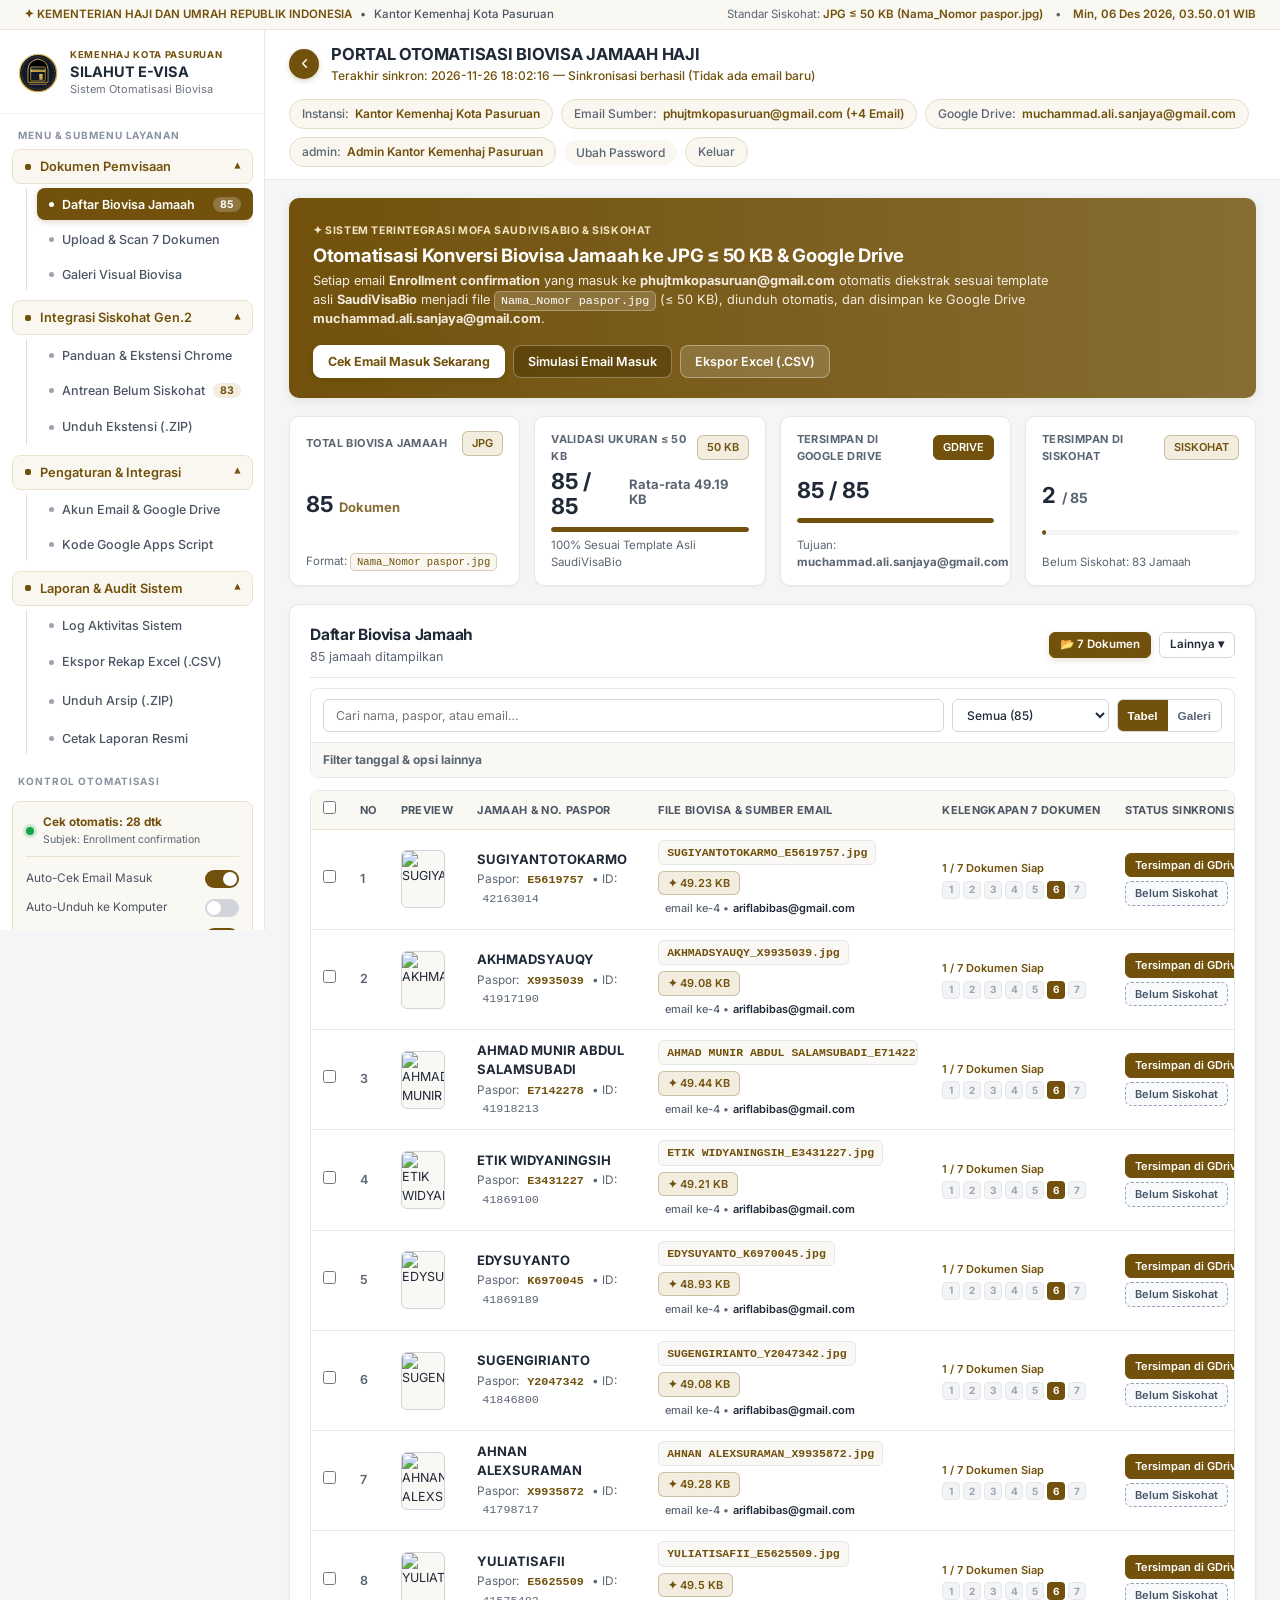
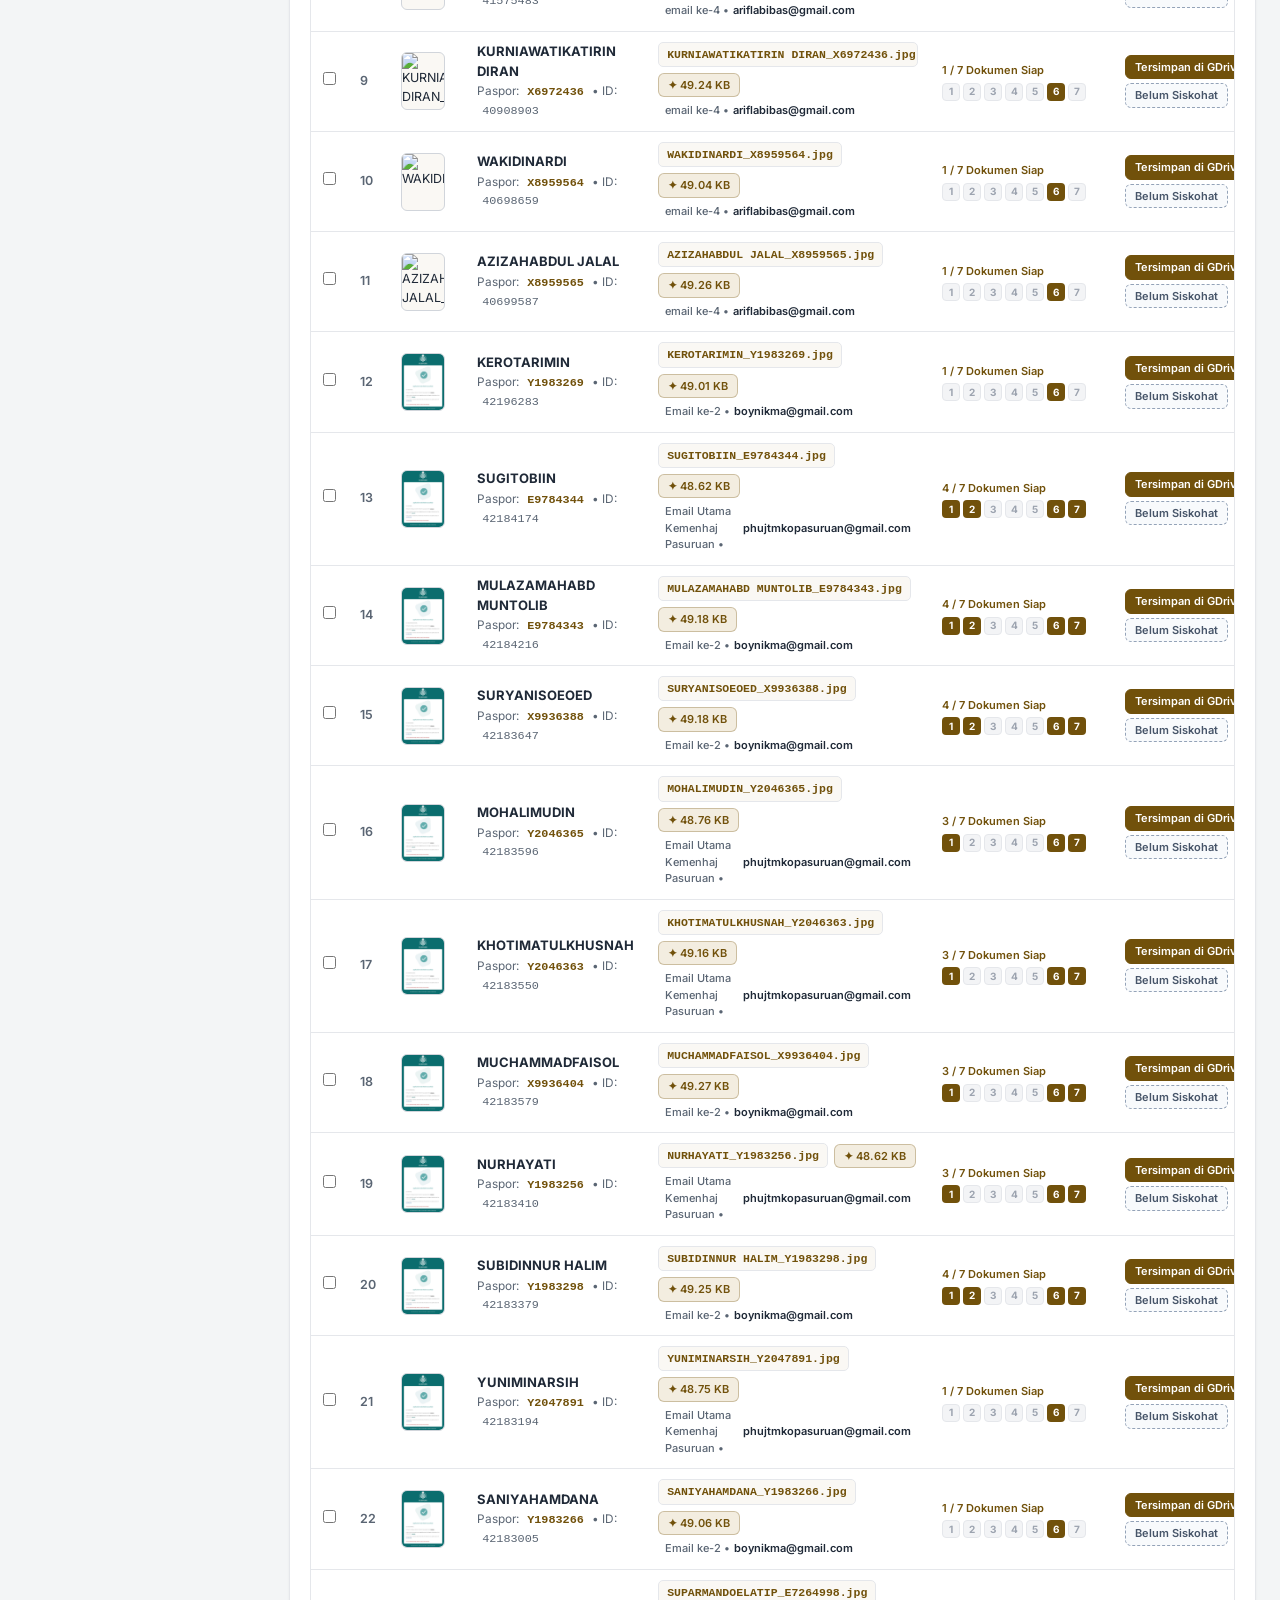
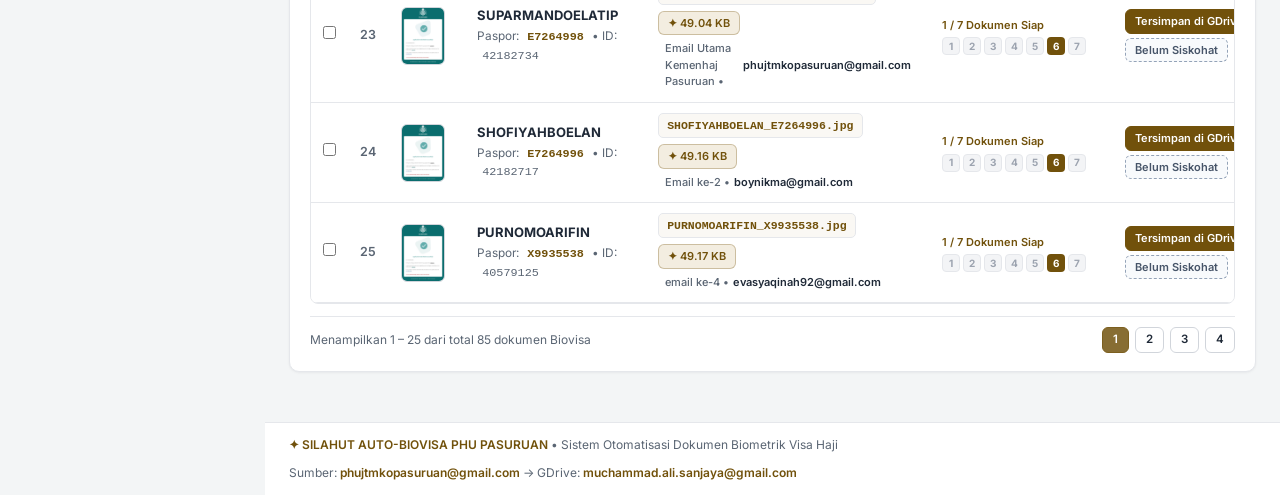
==== commit c30d33a4: "Update tampilan identik, data Biovisa & Auto-Siskohat GitHub Pages" ====
--- a/index.html
+++ b/index.html
@@ -3,13 +3,15 @@
 <head>
     <meta charset="UTF-8">
     <meta name="viewport" content="width=device-width, initial-scale=1.0">
-    <title>SILAHUT E-VISA &bull; Sistem Otomatisasi BioVisa Jamaah Haji | PHU Kemenag Pasuruan</title>
+    <title>SILAHUT E-VISA &bull; Sistem Otomatisasi BioVisa Jamaah Haji | Kantor Kemenhaj Kota Pasuruan</title>
     <link rel="icon" type="image/svg+xml" href="assets/logo-silahut.svg">
     <link rel="preconnect" href="https://fonts.googleapis.com">
     <link rel="preconnect" href="https://fonts.gstatic.com" crossorigin>
     <link rel="stylesheet" href="https://fonts.googleapis.com/css2?family=Inter:wght@400;500;600;700&family=Plus+Jakarta+Sans:wght@500;600;700;800&display=swap" media="print" onload="this.media='all'">
     <link rel="stylesheet" href="style.css">
     <link rel="stylesheet" href="admin.css">
+    <link rel="stylesheet" href="https://cdnjs.cloudflare.com/ajax/libs/cropperjs/1.6.2/cropper.min.css" crossorigin="anonymous" referrerpolicy="no-referrer">
+    <script src="https://cdnjs.cloudflare.com/ajax/libs/cropperjs/1.6.2/cropper.min.js" crossorigin="anonymous" referrerpolicy="no-referrer"></script>
 </head>
 <body class="admin-body">
 
@@ -19,7 +21,7 @@
             <div class="gov-badge-left">
                 <span class="gold-highlight">✦ KEMENTERIAN HAJI DAN UMRAH REPUBLIK INDONESIA</span>
                 <span>&bull;</span>
-                <span>Penyelenggaraan Haji dan Umrah Kota Pasuruan</span>
+                <span>Kantor Kemenhaj Kota Pasuruan</span>
             </div>
             <div class="gov-badge-right">
                 <span>Standar Siskohat: <strong class="gold-highlight">JPG &le; 50 KB (Nama_Nomor paspor.jpg)</strong></span>
@@ -39,7 +41,7 @@
         <aside class="admin-sidebar" id="admin-sidebar">
             <div class="sidebar-inner-wrap">
                 <a href="index.php" class="sidebar-brand">
-                    <img src="assets/logo-silahut.svg" alt="Logo PHU Kemenag">
+                    <img src="assets/logo-silahut.svg" alt="Logo Kantor Kemenhaj Kota Pasuruan">
                     <div class="sidebar-brand-text">
                         <div class="brand-tag">KEMENHAJ KOTA PASURUAN</div>
                         <div class="brand-name">SILAHUT E-VISA</div>
@@ -174,7 +176,8 @@
                             </button>
                         </div>
                     </div>
-                </nav>
+
+                                    </nav>
 
                 <div class="sidebar-section-label">Kontrol Otomatisasi</div>
                 <div class="sidebar-radar-card">
@@ -234,6 +237,10 @@
                     </div>
 
                     <div class="account-pills">
+                                                <div class="portal-pill-btn" title="Instansi aktif (data terpisah per instansi)">
+                            <span style="color:var(--text-secondary);">Instansi:</span>
+                            <strong>Kantor Kemenhaj Kota Pasuruan</strong>
+                        </div>
                         <div class="portal-pill-btn" title="Akun Gmail Penerima Email MOFA">
                             <span style="color:var(--text-secondary);">Email Sumber:</span>
                             <strong id="header-source-email">phujtmkopasuruan@gmail.com</strong>
@@ -242,6 +249,12 @@
                             <span style="color:var(--text-secondary);">Google Drive:</span>
                             <strong id="header-gdrive-email">muchammad.ali.sanjaya@gmail.com</strong>
                         </div>
+                                                <div class="portal-pill-btn" title="Pengguna yang sedang login">
+                            <span style="color:var(--text-secondary);">admin:</span>
+                            <strong>Admin Kantor Kemenhaj Pasuruan</strong>
+                        </div>
+                        <button type="button" class="portal-pill-btn" style="border:none;cursor:pointer;font-family:inherit;" onclick="openPasswordModal()">Ubah Password</button>
+                        <a class="portal-pill-btn" href="logout.php" style="text-decoration:none;">Keluar</a>
                     </div>
                 </div>
             </header>
@@ -365,29 +378,24 @@
                             <p style="font-size:11.5px; font-weight:700; margin-top:4px;" id="print-period-label">Periode: Semua Tanggal</p>
                         </div>
 
-                        <div class="panel-header">
+                        <div class="panel-header panel-header-slim">
                             <div>
-                                <h2 class="news-title">Daftar Dokumen Biovisa Jamaah (Template Asli Email &bull; &le; 50 KB)</h2>
-                                <p style="font-size: 12.5px; color: var(--text-secondary);">
-                                    Filter jamaah berdasarkan tanggal perekaman Biovisa, status Google Drive, atau cari nama &amp; nomor paspor.
-                                </p>
+                                <h2 class="news-title">Daftar Biovisa Jamaah</h2>
+                                <p class="panel-subtitle" id="list-filter-summary">JPG &le; 50 KB &bull; cari atau saring daftar di bawah</p>
                             </div>
-                            <div style="display:flex; gap:8px; flex-wrap:wrap;">
-                                <button class="btn btn-gold btn-sm" onclick="toggleSevenDocsManagerPanel()">
-                                    📂 Kelola &amp; Upload 7 Dokumen Siskohat
+                            <div class="panel-actions-compact">
+                                <button class="btn btn-gold btn-sm" onclick="toggleSevenDocsManagerPanel()" title="Kelola &amp; unggah 7 dokumen Siskohat">
+                                    📂 7 Dokumen
                                 </button>
-                                <button class="btn btn-charcoal btn-sm" id="btn-sync-gdrive-7docs" onclick="syncGDriveSevenDocs()">
-                                    ☁️ Tarik 7 Folder GDrive
-                                </button>
-                                <button class="btn btn-outline btn-sm" onclick="printOfficialReport()">
-                                    Cetak Laporan
-                                </button>
-                                <a class="btn btn-outline btn-sm" id="btn-export-csv-filtered" href="api.php?action=export_csv">
-                                    Ekspor CSV/Excel
-                                </a>
-                                <a class="btn btn-gold btn-sm" id="btn-download-zip-filtered" href="api.php?action=download_zip">
-                                    Unduh Arsip (.ZIP)
-                                </a>
+                                <details class="panel-more-menu">
+                                    <summary class="btn btn-outline btn-sm" title="Aksi laporan &amp; sinkron">Lainnya ▾</summary>
+                                    <div class="panel-more-menu-body">
+                                        <button type="button" class="panel-more-item" id="btn-sync-gdrive-7docs" onclick="syncGDriveSevenDocs()"> Tarik folder GDrive</button>
+                                        <button type="button" class="panel-more-item" onclick="printOfficialReport()"> Cetak laporan</button>
+                                        <a class="panel-more-item" id="btn-export-csv-filtered" href="api.php?action=export_csv">📊 Ekspor CSV</a>
+                                        <a class="panel-more-item" id="btn-download-zip-filtered" href="api.php?action=download_zip">📦 Unduh arsip ZIP</a>
+                                    </div>
+                                </details>
                             </div>
                         </div>
 
@@ -422,98 +430,79 @@
                                     💻 Dari Komputer (Upload)
                                 </button>
                                 <button type="button" class="btn btn-charcoal" onclick="openScannerModal('', document.getElementById('bulk-doc-category').value)">
-                                    🖨️ Dari Scanner (Driver Aktif)
+                                     Dari Scanner (Driver Aktif)
                                 </button>
                                 <button type="button" class="btn btn-outline" onclick="syncGDriveSevenDocs()">
-                                    ☁️ Sinkron 7 Folder GDrive
+                                     Sinkron 7 Folder GDrive
                                 </button>
                             </div>
                         </div>
 
-                        <!-- BARIS 1: FILTER TANGGAL BIOVISA (.date-filter-bar) -->
-                        <div class="date-filter-bar">
-                            <div class="date-filter-group">
-                                <span class="date-filter-label">Filter Tanggal:</span>
-
-                                <select id="date-basis-select" class="select-compact" onchange="onDateBasisChange()" title="Dasar Tanggal Filter">
-                                    <option value="enrollment">Tgl. Biovisa (MOFA)</option>
-                                    <option value="processed">Tgl. Diproses Sistem</option>
+                        <!-- Toolbar filter ringkas: pencarian + status + tampilan; opsi lanjutan dapat dilipat -->
+                        <div class="records-toolbar-compact">
+                            <div class="records-toolbar-main">
+                                <input type="text" id="search-records" class="search-input search-input-grow" placeholder="Cari nama, paspor, atau email…" oninput="onFilterOrSearchChange()" aria-label="Cari jamaah">
+                                <select id="filter-status-select" class="select-compact select-status" onchange="onStatusFilterSelectChange(this.value)" title="Saring menurut status">
+                                    <option value="all">Semua</option>
+                                    <option value="gdrive_ok">Sudah GDrive</option>
+                                    <option value="gdrive_pending">Belum GDrive</option>
+                                    <option value="siskohat_pending">Belum Siskohat</option>
                                 </select>
-
-                                <select id="quick-date-select" class="select-compact" onchange="onQuickDateSelectChange(this.value)" title="Pilih Cepat Tanggal Biovisa yang Tersedia">
-                                    <option value="">-- Semua Tanggal Tersedia --</option>
-                                </select>
-
-                                <span style="font-size:12px; color:var(--text-secondary); font-weight:600;">Rentang:</span>
-                                <input type="date" id="filter-date-from" class="date-input-compact" onchange="onCustomDateInput()" title="Dari Tanggal">
-                                <span style="font-size:12px; color:var(--text-secondary);">s/d</span>
-                                <input type="date" id="filter-date-to" class="date-input-compact" onchange="onCustomDateInput()" title="Sampai Tanggal">
-                            </div>
-
-                            <div class="date-filter-group">
-                                <button type="button" class="date-preset-btn active" id="preset-all" onclick="applyDatePreset('all', this)">Semua</button>
-                                <button type="button" class="date-preset-btn" id="preset-today" onclick="applyDatePreset('today', this)">Hari Ini</button>
-                                <button type="button" class="date-preset-btn" id="preset-yesterday" onclick="applyDatePreset('yesterday', this)">Kemarin</button>
-                                <button type="button" class="date-preset-btn" id="preset-7days" onclick="applyDatePreset('7days', this)">7 Hari Terakhir</button>
-                                <button type="button" class="date-preset-btn" id="preset-month" onclick="applyDatePreset('month', this)">Bulan Ini</button>
-                            </div>
-                        </div>
-
-                        <!-- BANNER RINGKASAN FILTER TANGGAL AKTIF -->
-                        <div class="date-active-banner" id="date-active-banner">
-                            <div>
-                                <strong id="date-active-summary-text">Filter Tanggal Aktif</strong>
-                            </div>
-                            <div style="display:flex; gap:8px; align-items:center;">
-                                <button type="button" class="btn btn-outline btn-sm" onclick="applyDatePreset('all', document.getElementById('preset-all'))">
-                                    Reset Filter Tanggal
-                                </button>
-                            </div>
-                        </div>
-
-                        <!-- BARIS 2: FILTER STATUS, SORT, SEARCH & VIEW MODE TOOLBAR -->
-                        <div class="explorer-toolbar">
-                            <div class="filter-pills">
-                                <button class="filter-pill active" onclick="setRecordFilter('all', this)">
-                                    Semua (<span id="count-filter-all">0</span>)
-                                </button>
-                                <button class="filter-pill" onclick="setRecordFilter('gdrive_ok', this)">
-                                    Sudah di GDrive (<span id="count-filter-ok">0</span>)
-                                </button>
-                                <button class="filter-pill" onclick="setRecordFilter('gdrive_pending', this)">
-                                    Belum GDrive (<span id="count-filter-pending">0</span>)
-                                </button>
-                                <button class="filter-pill" onclick="setRecordFilter('siskohat_pending', this)">
-                                    Belum Siskohat (<span id="count-filter-siskohat-pending">0</span>)
-                                </button>
-                            </div>
-
-                            <div class="toolbar-right">
-                                <input type="text" id="search-records" class="search-input" placeholder="🔍 Cari Nama Jamaah, No. Paspor, atau Email..." oninput="onFilterOrSearchChange()">
-
-                                <select id="filter-source-email" class="select-compact" onchange="onFilterOrSearchChange()" title="Filter Berdasarkan Asal Sumber Email">
-                                    <option value="">Semua Sumber Email</option>
-                                </select>
-
-                                <select id="sort-records" class="select-compact" onchange="onFilterOrSearchChange()" title="Urutkan Data">
-                                    <option value="newest">Urut: Terbaru Diproses</option>
-                                    <option value="nama_asc">Urut: Nama Jamaah (A-Z)</option>
-                                    <option value="paspor_asc">Urut: Nomor Paspor (A-Z)</option>
-                                    <option value="size_asc">Urut: Ukuran KB</option>
-                                </select>
-
-                                <select id="page-size-select" class="select-compact" onchange="onFilterOrSearchChange()" title="Jumlah Baris per Halaman">
-                                    <option value="25">25 / hal</option>
-                                    <option value="50">50 / hal</option>
-                                    <option value="100">100 / hal</option>
-                                    <option value="9999">Semua</option>
-                                </select>
-
-                                <div class="view-toggle-group" title="Pilih Mode Tampilan">
-                                    <button class="view-toggle-btn active" id="btn-view-table" onclick="setViewMode('table')">☰ Tabel</button>
-                                    <button class="view-toggle-btn" id="btn-view-grid" onclick="setViewMode('grid')">⊞ Galeri</button>
+                                <div class="view-toggle-group" title="Pilih mode tampilan">
+                                    <button class="view-toggle-btn active" id="btn-view-table" type="button" onclick="setViewMode('table')">Tabel</button>
+                                    <button class="view-toggle-btn" id="btn-view-grid" type="button" onclick="setViewMode('grid')">Galeri</button>
                                 </div>
                             </div>
+                            <details class="records-filter-details" id="records-filter-details">
+                                <summary>Filter tanggal &amp; opsi lainnya</summary>
+                                <div class="records-filter-details-body">
+                                    <div class="date-active-banner" id="date-active-banner">
+                                        <strong id="date-active-summary-text">Filter tanggal aktif</strong>
+                                        <button type="button" class="btn btn-outline btn-sm" onclick="applyDatePreset('all', document.getElementById('preset-all'))">Reset tanggal</button>
+                                    </div>
+                                    <div class="date-filter-group date-presets-row">
+                                        <button type="button" class="date-preset-btn active" id="preset-all" onclick="applyDatePreset('all', this)">Semua</button>
+                                        <button type="button" class="date-preset-btn" id="preset-today" onclick="applyDatePreset('today', this)">Hari ini</button>
+                                        <button type="button" class="date-preset-btn" id="preset-yesterday" onclick="applyDatePreset('yesterday', this)">Kemarin</button>
+                                        <button type="button" class="date-preset-btn" id="preset-7days" onclick="applyDatePreset('7days', this)">7 hari</button>
+                                        <button type="button" class="date-preset-btn" id="preset-month" onclick="applyDatePreset('month', this)">Bulan ini</button>
+                                    </div>
+                                    <div class="records-filter-grid">
+                                        <select id="date-basis-select" class="select-compact" onchange="onDateBasisChange()" title="Dasar tanggal">
+                                            <option value="enrollment">Tgl. Biovisa (MOFA)</option>
+                                            <option value="processed">Tgl. diproses sistem</option>
+                                        </select>
+                                        <select id="quick-date-select" class="select-compact" onchange="onQuickDateSelectChange(this.value)" title="Pilih tanggal yang tersedia">
+                                            <option value="">Semua tanggal tersedia</option>
+                                        </select>
+                                        <input type="date" id="filter-date-from" class="date-input-compact" onchange="onCustomDateInput()" title="Dari tanggal" aria-label="Dari tanggal">
+                                        <span class="date-range-sep">s/d</span>
+                                        <input type="date" id="filter-date-to" class="date-input-compact" onchange="onCustomDateInput()" title="Sampai tanggal" aria-label="Sampai tanggal">
+                                        <select id="filter-source-email" class="select-compact" onchange="onFilterOrSearchChange()" title="Asal email">
+                                            <option value="">Semua sumber email</option>
+                                        </select>
+                                        <select id="filter-lembaga" class="select-compact" onchange="onFilterOrSearchChange()" title="Filter instansi" style="display:none;">
+                                            <option value="">Semua instansi</option>
+                                        </select>
+                                        <select id="sort-records" class="select-compact" onchange="onFilterOrSearchChange()" title="Urutkan">
+                                            <option value="newest">Terbaru diproses</option>
+                                            <option value="nama_asc">Nama A–Z</option>
+                                            <option value="paspor_asc">Paspor A–Z</option>
+                                            <option value="size_asc">Ukuran file</option>
+                                        </select>
+                                        <select id="page-size-select" class="select-compact" onchange="onFilterOrSearchChange()" title="Baris per halaman">
+                                            <option value="25">25 / halaman</option>
+                                            <option value="50">50 / halaman</option>
+                                            <option value="100">100 / halaman</option>
+                                            <option value="9999">Tampilkan semua</option>
+                                        </select>
+                                    </div>
+                                </div>
+                            </details>
+                            <span id="count-filter-all" class="visually-hidden" aria-hidden="true">0</span>
+                            <span id="count-filter-ok" class="visually-hidden" aria-hidden="true">0</span>
+                            <span id="count-filter-pending" class="visually-hidden" aria-hidden="true">0</span>
+                            <span id="count-filter-siskohat-pending" class="visually-hidden" aria-hidden="true">0</span>
                         </div>
 
                         <!-- BULK ACTION BAR -->
@@ -523,10 +512,10 @@
                             </div>
                             <div style="display:flex; gap:8px; flex-wrap:wrap;">
                                 <button class="btn btn-charcoal btn-sm" onclick="bulkUploadSelectedToGDrive()">
-                                    ☁️ Upload Terpilih ke GDrive
+                                     Upload Terpilih ke GDrive
                                 </button>
                                 <button class="btn btn-outline btn-sm" style="color:var(--danger); border-color:var(--danger);" onclick="bulkDeleteSelected()">
-                                    🗑️ Hapus Terpilih
+                                     Hapus Terpilih
                                 </button>
                                 <button class="btn btn-outline btn-sm" onclick="clearBulkSelection()">
                                     Batal
@@ -585,7 +574,7 @@
                             </div>
                             <div style="display:flex; gap:8px; flex-wrap:wrap;">
                                 <button class="btn btn-charcoal" id="btn-test-conn" onclick="testConnectionsNow()">
-                                    🔍 Tes &amp; Diagnosa Koneksi Gmail + GDrive
+                                     Tes &amp; Diagnosa Koneksi Gmail + GDrive
                                 </button>
                                 <button class="btn btn-gold" onclick="saveAppSettings()">
                                     💾 Simpan Semua Pengaturan
@@ -672,7 +661,7 @@
                         <div class="admin-card feature-card">
                             <div class="panel-header">
                                 <div>
-                                    <h2 class="news-title">☁️ Script 1: Simpan Otomatis ke Google Drive</h2>
+                                    <h2 class="news-title"> Script 1: Simpan Otomatis ke Google Drive</h2>
                                     <p style="font-size: 12px; color: var(--text-secondary); font-weight: 600;">Pasang di akun: muchammad.ali.sanjaya@gmail.com</p>
                                 </div>
                                 <button class="btn btn-gold btn-sm" onclick="copyScriptCode('code-gas-gdrive')">
@@ -1354,7 +1343,7 @@
                                 <p style="font-size: 12.5px; color: var(--text-secondary);">Catatan real-time penarikan email MOFA, konversi JPG &le; 50KB, dan sinkronisasi Google Drive.</p>
                             </div>
                             <button class="btn btn-outline btn-sm" onclick="clearSyncLogs()">
-                                🗑️ Bersihkan Log
+                                 Bersihkan Log
                             </button>
                         </div>
                         <div class="table-wrap">
@@ -1376,6 +1365,7 @@
                     </div>
                 </section>
 
+                
                 <!-- ================================================================
                      TAB 6: AUTO-UPLOAD KE WEBSITE SISKOHAT GEN.2
                      ================================================================ -->
@@ -1477,16 +1467,26 @@
                     <div style="font-size: 11.5px; color: var(--text-secondary);">Gunakan tombol panah kiri/kanan pada keyboard untuk berpindah antar-jamaah</div>
                 </div>
                 <div style="display:flex; gap:6px; align-items:center;">
-                    <button class="btn btn-outline btn-sm" onclick="navigateModalRecord(-1)" title="Jamaah Sebelumnya (←)">◀ Sebelumnya</button>
+                    <button class="btn btn-outline btn-sm" onclick="navigateModalRecord(-1)" title="Jamaah Sebelumnya ()">◀ Sebelumnya</button>
                     <button class="btn btn-outline btn-sm" onclick="navigateModalRecord(1)" title="Jamaah Berikutnya (→)">Berikutnya ▶</button>
                     <button class="btn btn-charcoal btn-sm" onclick="closeModal()">✕ Tutup</button>
                 </div>
             </div>
 
             <div class="form-grid" style="grid-template-columns: 1.2fr 1fr;">
-                <div style="background:var(--off-white); padding:12px; border-radius:10px; border:1px solid var(--border-color); text-align:center; display:flex; flex-direction:column; align-items:center; justify-content:center; overflow:auto;">
-                    <img id="modal-img" src="" alt="Preview Biovisa" style="max-width:100%; max-height:490px; border-radius:8px; border:1px solid #cbd5e1; transition:transform 0.2s ease; cursor:zoom-in;" onclick="toggleImageZoom(this)">
-                    <div style="font-size:11px; color:var(--text-secondary); margin-top:6px;">🔍 Klik gambar untuk memperbesar (Zoom In/Out)</div>
+                <div id="modal-preview-img-panel" class="modal-preview-img-panel">
+                    <div id="modal-preview-doc-label" class="modal-preview-doc-label">Dokumen: Biovisa (maks 50 KB)</div>
+                    <div class="modal-img-crop-host">
+                        <img id="modal-img" src="" alt="Preview dokumen" crossorigin="anonymous">
+                    </div>
+                    <div id="modal-img-zoom-hint" class="modal-img-hint">Klik gambar untuk memperbesar (Zoom In/Out)</div>
+                    <div id="modal-crop-toolbar" class="modal-crop-toolbar">
+                        <button type="button" class="btn btn-outline btn-sm" id="btn-start-crop" onclick="startManualCrop()">✂ Crop Manual</button>
+                        <button type="button" class="btn btn-outline btn-sm" id="btn-auto-crop" onclick="applyAutoCropDoc()">✦ Auto-Crop Dokumen</button>
+                        <button type="button" class="btn btn-gold btn-sm" id="btn-apply-crop" style="display:none;" onclick="applyManualCrop()">Terapkan Crop &amp; Kompres</button>
+                        <button type="button" class="btn btn-charcoal btn-sm" id="btn-cancel-crop" style="display:none;" onclick="cancelManualCrop()">Batal</button>
+                    </div>
+                    <div id="modal-crop-hint" class="modal-img-hint crop-mode-only" hidden>Geser / ubah ukuran kotak crop, lalu klik Terapkan. File dikompres ulang sesuai batas kategori Siskohat.</div>
                 </div>
 
                 <div>
@@ -1522,13 +1522,13 @@
                                 💾 Simpan Perubahan &amp; Buat Ulang JPG &le; 50KB
                             </button>
                             <a id="modal-download-btn" href="#" class="btn btn-charcoal" download>
-                                ⬇️ Download File JPG
+                                 Download File JPG
                             </a>
                             <a id="modal-gdrive-btn" href="#" target="_blank" class="btn btn-outline" style="display:none;">
-                                ☁️ Buka File di Google Drive ↗
+                                 Buka File di Google Drive ↗
                             </a>
                             <button type="button" class="btn btn-outline" style="color:var(--danger); border-color:var(--danger);" onclick="deleteCurrentRecord()">
-                                🗑️ Hapus Dokumen Ini
+                                 Hapus Dokumen Ini
                             </button>
                         </div>
                     </form>
@@ -1539,8 +1539,8 @@
             <div style="margin-top:16px; padding-top:14px; border-top:2px solid var(--ui-gold);">
                 <div style="display:flex; justify-content:space-between; align-items:center; flex-wrap:wrap; gap:8px; margin-bottom:10px;">
                     <div>
-                        <strong style="font-size:14px; color:var(--pure-black);">✦ Kelengkapan 7 File Upload Siskohat (Pilih: 💻 Dari Komputer atau 🖨️ Dari Scanner)</strong>
-                        <div style="font-size:11.5px; color:var(--text-secondary);">Setiap file yang diunggah dari Komputer maupun dipindai langsung dari Driver Scanner otomatis dikompres menjadi <strong>JPG &le; 50 KB</strong>. File yang belum ada (⊘) otomatis diblokir &amp; dilewati ke file berikutnya.</div>
+                        <strong style="font-size:14px; color:var(--pure-black);">✦ Kelengkapan 7 File Upload Siskohat (Pilih: 💻 Dari Komputer atau  Dari Scanner)</strong>
+                        <div style="font-size:11.5px; color:var(--text-secondary);">Upload/scan otomatis dikompres per kategori: Paspor &le; 200 KB, dokumen 2–5 &le; 50 KB, Biovisa/Foto &le; 100 KB. Hasil scan dengan tepi gelap scanner otomatis di-crop. File kosong (⊘) dilewati.</div>
                     </div>
                 </div>
                 <div id="modal-seven-docs-grid" class="modal-seven-docs-grid"></div>
@@ -1553,8 +1553,8 @@
         <div class="modal-card" style="max-width: 680px;">
             <div style="display:flex; justify-content:space-between; align-items:center; gap:10px; margin-bottom:14px; padding-bottom:12px; border-bottom:1px solid var(--border-color);">
                 <div>
-                    <h3 style="font-size: 16px;">🖨️ Scan Dokumen Langsung dari Driver Scanner Aktif</h3>
-                    <div style="font-size: 11.5px; color: var(--text-secondary);">Membaca driver scanner (WIA / TWAIN) yang aktif pada komputer ini &amp; otomatis mengompres hasil scan menjadi JPG &le; 50 KB</div>
+                    <h3 style="font-size: 16px;"> Scan Dokumen Langsung dari Driver Scanner Aktif</h3>
+                    <div id="scanner-size-hint" style="font-size: 11.5px; color: var(--text-secondary);">Membaca driver scanner (WIA / TWAIN) &amp; mengompres otomatis sesuai batas kategori dokumen.</div>
                 </div>
                 <button type="button" class="btn btn-charcoal btn-sm" onclick="closeScannerModal()">✕ Tutup</button>
             </div>
@@ -1564,7 +1564,7 @@
                     <div>
                         <div style="font-size:11.5px; font-weight:800; color:var(--text-secondary);">STATUS DRIVER SCANNER KOMPUTER:</div>
                         <div id="scanner-driver-status-text" style="font-size:13px; font-weight:800; color:var(--pure-black); margin-top:2px;">
-                            ⏳ Memeriksa driver scanner yang aktif di komputer ini...
+                             Memeriksa driver scanner yang aktif di komputer ini...
                         </div>
                     </div>
                     <button type="button" class="btn btn-outline btn-sm" onclick="refreshActiveScannerDrivers()">
@@ -1580,7 +1580,7 @@
 
             <div class="form-group">
                 <label>2. Kategori Dokumen Pemvisaan Siskohat (1 s/d 7)</label>
-                <select id="scanner-target-category" class="form-control" style="font-weight:700;">
+                <select id="scanner-target-category" class="form-control" style="font-weight:700;" onchange="updateScannerSizeHint()">
                     <option value="paspor">1. Scan Halaman Pertama Paspor</option>
                     <option value="endorsement">2. Scan/Upload Halaman Endorsement</option>
                     <option value="vaksin">3. Scan/Upload Keterangan Vaksin Meningitis *</option>
@@ -1594,7 +1594,7 @@
             <div class="form-group">
                 <label>3. Driver Scanner yang Aktif pada Komputer Ini</label>
                 <select id="scanner-device-select" class="form-control" style="font-weight:700;">
-                    <option value="">🖨️ Memuat daftar driver scanner aktif...</option>
+                    <option value=""> Memuat daftar driver scanner aktif...</option>
                 </select>
                 <div class="help-text">Otomatis membaca driver WIA / TWAIN / USB Scanner yang terpasang dan menyala di komputer ini.</div>
             </div>
@@ -1603,7 +1603,7 @@
                 <div class="form-group">
                     <label>Mode Pemindaian Driver</label>
                     <select id="scanner-mode-select" class="form-control">
-                        <option value="direct">⚡ Langsung Scan Otomatis (1 Klik)</option>
+                        <option value="direct">⚡ Langsung Scan Otomatis — Mode Foto (objek saja)</option>
                         <option value="dialog">🪟 Buka Jendela Bawaan Driver Scanner</option>
                     </select>
                 </div>
@@ -1626,13 +1626,43 @@
 
             <div style="display:flex; gap:10px; align-items:center; margin-top:6px;">
                 <button type="button" class="btn btn-gold portal-action-btn" id="btn-start-hardware-scan" style="flex:1; padding:12px;" onclick="executeHardwareScanNow()">
-                    🖨️ Mulai Scan dari Driver Scanner (&le; 50 KB)
+                     Mulai Scan dari Driver Scanner
                 </button>
             </div>
         </div>
     </div>
 
     <div id="toast-container"></div>
+
+    <!-- MODAL UBAH PASSWORD -->
+    <div class="modal-backdrop" id="password-modal" onclick="if(event.target===this) closePasswordModal();">
+        <div class="modal-card password-modal-card" role="dialog" aria-labelledby="password-modal-title">
+            <div class="password-modal-header">
+                <div>
+                    <h3 id="password-modal-title" style="font-size:16px;margin:0;">Ubah Password</h3>
+                    <p style="font-size:11.5px;color:var(--text-secondary);margin:4px 0 0;">Gunakan password kuat minimal 8 karakter.</p>
+                </div>
+                <button type="button" class="btn btn-charcoal btn-sm" onclick="closePasswordModal()" aria-label="Tutup">✕ Tutup</button>
+            </div>
+            <div class="form-group">
+                <label for="pw-current">Password Lama</label>
+                <input type="password" id="pw-current" class="form-control" autocomplete="current-password">
+            </div>
+            <div class="form-group">
+                <label for="pw-new">Password Baru</label>
+                <input type="password" id="pw-new" class="form-control" autocomplete="new-password" placeholder="Minimal 8 karakter">
+            </div>
+            <div class="form-group">
+                <label for="pw-confirm">Konfirmasi Password Baru</label>
+                <input type="password" id="pw-confirm" class="form-control" autocomplete="new-password">
+            </div>
+            <div id="pw-message" class="password-modal-message" role="status"></div>
+            <div class="password-modal-actions">
+                <button type="button" class="btn btn-gold" style="flex:1;" onclick="submitChangePassword()">Simpan Password</button>
+                <button type="button" class="btn btn-outline" onclick="closePasswordModal()">Batal</button>
+            </div>
+        </div>
+    </div>
 
     <script>
 /**
@@ -1642,10 +1672,31 @@
  * ============================================================================
  */
 (function() {
-    const INITIAL_SETTINGS = {"source_email":"phujtmkopasuruan@gmail.com","target_gdrive_email":"muchammad.ali.sanjaya@gmail.com","email_subject_filter":"Enrollment confirmation","connection_mode":"gas","imap_app_password":"","gas_gmail_webapp_url":"https://script.google.com/macros/s/AKfycbyIx8j5qKxn3Swo0PkWhy-H7LXjHgINC4oerr193ZJLuLnZgTcfRYV5EQ0IQlC4TGHU/exec","source_accounts":[{"id":"acc_primary","label":"Email Utama PHU Pasuruan","email":"phujtmkopasuruan@gmail.com","mode":"gas","gas_url":"https://script.google.com/macros/s/AKfycbyIx8j5qKxn3Swo0PkWhy-H7LXjHgINC4oerr193ZJLuLnZgTcfRYV5EQ0IQlC4TGHU/exec","imap_password":"","enabled":true},{"id":"acc_1795578104984_2","label":"Email ke-2","email":"boynikma@gmail.com","mode":"gas","gas_url":"https://script.google.com/macros/s/AKfycbwAWmfaqD5OHe41B11WIg5tVM0Ug93dU3NOF-uVrcsFFEXECf8_KqALFRdjqf0oUFWP/exec","imap_password":"","enabled":true},{"id":"acc_1795590464457_3","label":"Email ke-3","email":"alisanjaya91@gmail.com","mode":"gas","gas_url":"https://script.google.com/macros/s/AKfycbyEINpaOWQbtadL4afb4V3O73MuHvBYxQSW7kqeU4P9391lGGijPZv2rjPvooykvRdn/exec","imap_password":"","enabled":true},{"id":"acc_1795659702484_4","label":"email ke-4","email":"evasyaqinah92@gmail.com","mode":"gas","gas_url":"https://script.google.com/macros/s/AKfycbxQeIQrDf5p5jTGqsjsCzK4l6Dm4Vc0TLoSYB6Y0Pe5oclo2bDSdJyJd9bPZzPJGFtI/exec","imap_password":"","enabled":true}],"gas_gdrive_webapp_url":"https://script.google.com/macros/s/AKfycbzyOpflleU5yXKJe7AU8q-zR3l08y7MItBeBCjNWQvPeghD5m9J_t-FPrS1kapaLFQv/exec","gdrive_folder_name":"Biovisa_Jamaah_PHU_Pasuruan","gdrive_folder_id":"","auto_sync_enabled":true,"auto_sync_interval_sec":30,"auto_download_browser":false,"auto_upload_gdrive":true,"process_mode":"both","target_min_kb":42,"target_max_kb":49.5,"strict_50kb_padding":true,"filename_pattern":"{NAMA}_{PASPOR}","uppercase_filename":true,"last_sync_at":"2026-11-26 13:30:04","last_sync_status":"Sinkronisasi berhasil (Tidak ada email baru)"};
-    const INITIAL_RECORDS  = [{"id":"bv_1795667346812_huxk","message_id":"1a21618695c1d879_E9784344","nama":"SUGITOBIIN","paspor":"E9784344","enrollment_id":"42184174","enrollment_time":"2026-11-26 04:23:41","filename":"SUGITOBIIN_E9784344.jpg","size_bytes":49789,"size_kb":48.62,"source_type":"saudivisabio_email","subject":"Enrollment confirmation","from_email":"Mofa <MofaBioApp@mofa.gov.sa>","to_email":"phujtmkopasuruan@gmail.com","source_account_email":"phujtmkopasuruan@gmail.com","source_account_label":"Email Utama PHU Pasuruan","processed_at":"2026-11-26 04:29:06","gdrive_uploaded":false,"seven_docs":{"available_count":4,"total_slots":7,"docs":{"paspor":{"exists":true,"num":1,"key":"paspor","short":"Paspor","label":"1. Scan Halaman Pertama Paspor","filename":"SUGITOBIIN_E9784344.jpg","rel_url":"storage/dokumen/paspor/SUGITOBIIN_E9784344.jpg","size_kb":49.23},"endorsement":{"exists":true,"num":2,"key":"endorsement","short":"Endorsement","label":"2. Scan/Upload Halaman Endorsement","filename":"SUGITOBIIN_E9784344.jpg","rel_url":"storage/dokumen/endorsement/SUGITOBIIN_E9784344.jpg","size_kb":48.42},"vaksin":{"exists":false,"num":3,"key":"vaksin","short":"Vaksin","label":"3. Scan/Upload Keterangan Vaksin Meningitis *","filename":"","rel_url":"","size_kb":0},"kitas":{"exists":false,"num":4,"key":"kitas","short":"KITAS","label":"4. Scan/Upload Keterangan KITAS","filename":"","rel_url":"","size_kb":0},"pendukung":{"exists":false,"num":5,"key":"pendukung","short":"Pendukung","label":"5. Scan/Upload Dokumen Pendukung","filename":"","rel_url":"","size_kb":0},"biovisa":{"exists":true,"num":6,"key":"biovisa","short":"Biovisa","label":"6. Scan/Upload Biovisa (jpeg)","filename":"SUGITOBIIN_E9784344.jpg","rel_url":"storage/biovisa/SUGITOBIIN_E9784344.jpg","size_kb":48.62},"foto":{"exists":true,"num":7,"key":"foto","short":"Foto","label":"7. Scan/Upload Foto Terbaru","filename":"SUGITOBIIN_E9784344.jpg","rel_url":"storage/dokumen/foto/SUGITOBIIN_E9784344.jpg","size_kb":48.63}}},"all_message_ids":["1a21618695c1d879_E9784344","1a21618695c1d879"]},{"id":"bv_cb8adf487f","message_id":"1a2161a3528a6a42","nama":"MULAZAMAHABD MUNTOLIB","paspor":"E9784343","enrollment_id":"42184216","enrollment_time":"2026-11-26 04:25:39","filename":"MULAZAMAHABD MUNTOLIB_E9784343.jpg","size_bytes":50365,"size_kb":49.18,"source_type":"saudivisabio_email","subject":"Enrollment confirmation","from_email":"Mofa <MofaBioApp@mofa.gov.sa>","to_email":"boynikma@gmail.com","source_account_email":"boynikma@gmail.com","source_account_label":"Email ke-2","email_date":"26 Nov 2026, 11:25:43 WIB","body_excerpt":"Application Submitted Successfully \nApplication Submitted Successfully \n\nDear MULAZAMAHABD MUNTOLIB، \n\nThank you for enrolling your biometric information for your passport \nnumber: E9784343 . \n\non 2026-11-26 04:25:39 as part of your visa application process to the \nKingdom of Saudi Arabia. and Your Enrollment Id is : 42184216 .\nFor any questions on submission of your biometric data or the status of \nyour visa application, please visit www.mofa.gov.sa \n\n*This is an automated message, please do no","processed_at":"2026-11-26 11:29:10","gdrive_uploaded":true,"gdrive_file_id":"1VnPw9DrI2k6uCbFj1I-xF6pTMgM1k8Nm","gdrive_url":"https://drive.google.com/file/d/1VnPw9DrI2k6uCbFj1I-xF6pTMgM1k8Nm/view?usp=drivesdk","gdrive_target_email":"muchammad.ali.sanjaya@gmail.com","gdrive_error":"","all_message_ids":["1a2161a3528a6a42"],"seven_docs":{"available_count":1,"total_slots":7,"docs":{"paspor":{"exists":false,"num":1,"key":"paspor","short":"Paspor","label":"1. Scan Halaman Pertama Paspor","filename":"","rel_url":"","size_kb":0},"endorsement":{"exists":false,"num":2,"key":"endorsement","short":"Endorsement","label":"2. Scan/Upload Halaman Endorsement","filename":"","rel_url":"","size_kb":0},"vaksin":{"exists":false,"num":3,"key":"vaksin","short":"Vaksin","label":"3. Scan/Upload Keterangan Vaksin Meningitis *","filename":"","rel_url":"","size_kb":0},"kitas":{"exists":false,"num":4,"key":"kitas","short":"KITAS","label":"4. Scan/Upload Keterangan KITAS","filename":"","rel_url":"","size_kb":0},"pendukung":{"exists":false,"num":5,"key":"pendukung","short":"Pendukung","label":"5. Scan/Upload Dokumen Pendukung","filename":"","rel_url":"","size_kb":0},"biovisa":{"exists":true,"num":6,"key":"biovisa","short":"Biovisa","label":"6. Scan/Upload Biovisa (jpeg)","filename":"MULAZAMAHABD MUNTOLIB_E9784343.jpg","rel_url":"storage/biovisa/MULAZAMAHABD%20MUNTOLIB_E9784343.jpg","size_kb":49.18},"foto":{"exists":false,"num":7,"key":"foto","short":"Foto","label":"7. Scan/Upload Foto Terbaru","filename":"","rel_url":"","size_kb":0}}}},{"id":"bv_1795665785182_q6jf","message_id":"1a215fba492fc8be_X9936388","nama":"SURYANISOEOED","paspor":"X9936388","enrollment_id":"42183647","enrollment_time":"2026-11-26 03:52:16","filename":"SURYANISOEOED_X9936388.jpg","size_bytes":50064,"size_kb":48.89,"source_type":"saudivisabio_email","subject":"Enrollment confirmation","from_email":"Mofa <MofaBioApp@mofa.gov.sa>","to_email":"boynikma@gmail.com","source_account_email":"boynikma@gmail.com","source_account_label":"Email ke-2","processed_at":"2026-11-26 04:03:05","gdrive_uploaded":false,"seven_docs":{"available_count":4,"total_slots":7,"docs":{"paspor":{"exists":true,"num":1,"key":"paspor","short":"Paspor","label":"1. Scan Halaman Pertama Paspor","filename":"SURYANISOEOED_X9936388.jpg","rel_url":"storage/dokumen/paspor/SURYANISOEOED_X9936388.jpg","size_kb":49.06},"endorsement":{"exists":true,"num":2,"key":"endorsement","short":"Endorsement","label":"2. Scan/Upload Halaman Endorsement","filename":"SURYANISOEOED_X9936388.jpg","rel_url":"storage/dokumen/endorsement/SURYANISOEOED_X9936388.jpg","size_kb":48.95},"vaksin":{"exists":false,"num":3,"key":"vaksin","short":"Vaksin","label":"3. Scan/Upload Keterangan Vaksin Meningitis *","filename":"","rel_url":"","size_kb":0},"kitas":{"exists":false,"num":4,"key":"kitas","short":"KITAS","label":"4. Scan/Upload Keterangan KITAS","filename":"","rel_url":"","size_kb":0},"pendukung":{"exists":false,"num":5,"key":"pendukung","short":"Pendukung","label":"5. Scan/Upload Dokumen Pendukung","filename":"","rel_url":"","size_kb":0},"biovisa":{"exists":true,"num":6,"key":"biovisa","short":"Biovisa","label":"6. Scan/Upload Biovisa (jpeg)","filename":"SURYANISOEOED_X9936388.jpg","rel_url":"storage/biovisa/SURYANISOEOED_X9936388.jpg","size_kb":48.89},"foto":{"exists":true,"num":7,"key":"foto","short":"Foto","label":"7. Scan/Upload Foto Terbaru","filename":"SURYANISOEOED_X9936388.jpg","rel_url":"storage/dokumen/foto/SURYANISOEOED_X9936388.jpg","size_kb":48.63}}},"all_message_ids":["1a215fba492fc8be_X9936388","1a215fba492fc8be"]},{"id":"bv_3093d3e930","message_id":"1a215f86f70b6f91","nama":"MOHALIMUDIN","paspor":"Y2046365","enrollment_id":"42183596","enrollment_time":"2026-11-26 03:48:46","filename":"MOHALIMUDIN_Y2046365.jpg","size_bytes":50179,"size_kb":49,"source_type":"saudivisabio_email","subject":"Enrollment confirmation","from_email":"Mofa <MofaBioApp@mofa.gov.sa>","to_email":"phujtmkopasuruan@gmail.com","source_account_email":"phujtmkopasuruan@gmail.com","source_account_label":"Email Utama PHU Pasuruan","email_date":"26 Nov 2026, 10:48:50 WIB","body_excerpt":"Application Submitted Successfully\r\n    \r\n\r\n\r\n\r\n\r\n\r\n\r\n\r\n\r\n    \n\r\n        \r\n            \r\n                \n\r\n                     \n\r\n                 \n\r\n\r\n                \n\r\n                    \r\n                        \r\n                     \n\r\n                 \n\r\n                \n\r\n                    \r\n                        \r\n\r\n                     \n\r\n                 \n\r\n\r\n                \n\r\n                     \n\r\n                 \n\r\n            \r\n         \n\r\n     \n\r\n\r\n\r\n    \r\n    \n\r\n      ","processed_at":"2026-11-26 10:49:53","gdrive_uploaded":true,"gdrive_file_id":"17RgLoqDd76A_FhaxTpAyLlzpiFb38Acm","gdrive_url":"https://drive.google.com/file/d/17RgLoqDd76A_FhaxTpAyLlzpiFb38Acm/view?usp=drivesdk","gdrive_target_email":"muchammad.ali.sanjaya@gmail.com","gdrive_error":"","all_message_ids":["1a215f86f70b6f91"],"seven_docs":{"available_count":3,"total_slots":7,"docs":{"paspor":{"exists":true,"num":1,"key":"paspor","short":"Paspor","label":"1. Scan Halaman Pertama Paspor","filename":"MOHALIMUDIN_Y2046365.jpg","rel_url":"storage/dokumen/paspor/MOHALIMUDIN_Y2046365.jpg","size_kb":48.78},"endorsement":{"exists":false,"num":2,"key":"endorsement","short":"Endorsement","label":"2. Scan/Upload Halaman Endorsement","filename":"","rel_url":"","size_kb":0},"vaksin":{"exists":false,"num":3,"key":"vaksin","short":"Vaksin","label":"3. Scan/Upload Keterangan Vaksin Meningitis *","filename":"","rel_url":"","size_kb":0},"kitas":{"exists":false,"num":4,"key":"kitas","short":"KITAS","label":"4. Scan/Upload Keterangan KITAS","filename":"","rel_url":"","size_kb":0},"pendukung":{"exists":false,"num":5,"key":"pendukung","short":"Pendukung","label":"5. Scan/Upload Dokumen Pendukung","filename":"","rel_url":"","size_kb":0},"biovisa":{"exists":true,"num":6,"key":"biovisa","short":"Biovisa","label":"6. Scan/Upload Biovisa (jpeg)","filename":"MOHALIMUDIN_Y2046365.jpg","rel_url":"storage/biovisa/MOHALIMUDIN_Y2046365.jpg","size_kb":49},"foto":{"exists":true,"num":7,"key":"foto","short":"Foto","label":"7. Scan/Upload Foto Terbaru","filename":"MOHALIMUDIN_Y2046365.jpg","rel_url":"storage/dokumen/foto/MOHALIMUDIN_Y2046365.jpg","size_kb":48.63}}}},{"id":"bv_1795664920820_b1ug","message_id":"1a215f537b88f118_Y2046363","nama":"KHOTIMATULKHUSNAH","paspor":"Y2046363","enrollment_id":"42183550","enrollment_time":"2026-11-26 03:45:15","filename":"KHOTIMATULKHUSNAH_Y2046363.jpg","size_bytes":50338,"size_kb":49.16,"source_type":"saudivisabio_email","subject":"Enrollment confirmation","from_email":"Mofa <MofaBioApp@mofa.gov.sa>","to_email":"phujtmkopasuruan@gmail.com","source_account_email":"phujtmkopasuruan@gmail.com","source_account_label":"Email Utama PHU Pasuruan","processed_at":"2026-11-26 03:48:40","gdrive_uploaded":false,"seven_docs":{"available_count":3,"total_slots":7,"docs":{"paspor":{"exists":true,"num":1,"key":"paspor","short":"Paspor","label":"1. Scan Halaman Pertama Paspor","filename":"KHOTIMATULKHUSNAH_Y2046363.jpg","rel_url":"storage/dokumen/paspor/KHOTIMATULKHUSNAH_Y2046363.jpg","size_kb":49.05},"endorsement":{"exists":false,"num":2,"key":"endorsement","short":"Endorsement","label":"2. Scan/Upload Halaman Endorsement","filename":"","rel_url":"","size_kb":0},"vaksin":{"exists":false,"num":3,"key":"vaksin","short":"Vaksin","label":"3. Scan/Upload Keterangan Vaksin Meningitis *","filename":"","rel_url":"","size_kb":0},"kitas":{"exists":false,"num":4,"key":"kitas","short":"KITAS","label":"4. Scan/Upload Keterangan KITAS","filename":"","rel_url":"","size_kb":0},"pendukung":{"exists":false,"num":5,"key":"pendukung","short":"Pendukung","label":"5. Scan/Upload Dokumen Pendukung","filename":"","rel_url":"","size_kb":0},"biovisa":{"exists":true,"num":6,"key":"biovisa","short":"Biovisa","label":"6. Scan/Upload Biovisa (jpeg)","filename":"KHOTIMATULKHUSNAH_Y2046363.jpg","rel_url":"storage/biovisa/KHOTIMATULKHUSNAH_Y2046363.jpg","size_kb":49.16},"foto":{"exists":true,"num":7,"key":"foto","short":"Foto","label":"7. Scan/Upload Foto Terbaru","filename":"KHOTIMATULKHUSNAH_Y2046363.jpg","rel_url":"storage/dokumen/foto/KHOTIMATULKHUSNAH_Y2046363.jpg","size_kb":48.63}}},"all_message_ids":["1a215f537b88f118_Y2046363","1a215f537b88f118"]},{"id":"bv_1795664923380_k639","message_id":"1a215f75e285f10e_X9936404","nama":"MUCHAMMADFAISOL","paspor":"X9936404","enrollment_id":"42183579","enrollment_time":"2026-11-26 03:47:37","filename":"MUCHAMMADFAISOL_X9936404.jpg","size_bytes":50230,"size_kb":49.05,"source_type":"saudivisabio_email","subject":"Enrollment confirmation","from_email":"Mofa <MofaBioApp@mofa.gov.sa>","to_email":"boynikma@gmail.com","source_account_email":"boynikma@gmail.com","source_account_label":"Email ke-2","processed_at":"2026-11-26 03:48:43","gdrive_uploaded":false,"seven_docs":{"available_count":3,"total_slots":7,"docs":{"paspor":{"exists":true,"num":1,"key":"paspor","short":"Paspor","label":"1. Scan Halaman Pertama Paspor","filename":"MUCHAMMADFAISOL_X9936404.jpg","rel_url":"storage/dokumen/paspor/MUCHAMMADFAISOL_X9936404.jpg","size_kb":48.84},"endorsement":{"exists":false,"num":2,"key":"endorsement","short":"Endorsement","label":"2. Scan/Upload Halaman Endorsement","filename":"","rel_url":"","size_kb":0},"vaksin":{"exists":false,"num":3,"key":"vaksin","short":"Vaksin","label":"3. Scan/Upload Keterangan Vaksin Meningitis *","filename":"","rel_url":"","size_kb":0},"kitas":{"exists":false,"num":4,"key":"kitas","short":"KITAS","label":"4. Scan/Upload Keterangan KITAS","filename":"","rel_url":"","size_kb":0},"pendukung":{"exists":false,"num":5,"key":"pendukung","short":"Pendukung","label":"5. Scan/Upload Dokumen Pendukung","filename":"","rel_url":"","size_kb":0},"biovisa":{"exists":true,"num":6,"key":"biovisa","short":"Biovisa","label":"6. Scan/Upload Biovisa (jpeg)","filename":"MUCHAMMADFAISOL_X9936404.jpg","rel_url":"storage/biovisa/MUCHAMMADFAISOL_X9936404.jpg","size_kb":49.05},"foto":{"exists":true,"num":7,"key":"foto","short":"Foto","label":"7. Scan/Upload Foto Terbaru","filename":"MUCHAMMADFAISOL_X9936404.jpg","rel_url":"storage/dokumen/foto/MUCHAMMADFAISOL_X9936404.jpg","size_kb":48.63}}},"all_message_ids":["1a215f75e285f10e_X9936404","1a215f75e285f10e"]},{"id":"bv_1795664651973_mu92","message_id":"1a215ec68e1e6336_Y1983256","nama":"NURHAYATI","paspor":"Y1983256","enrollment_id":"42183410","enrollment_time":"2026-11-26 03:35:37","filename":"NURHAYATI_Y1983256.jpg","size_bytes":49789,"size_kb":48.62,"source_type":"saudivisabio_email","subject":"Enrollment confirmation","from_email":"Mofa <MofaBioApp@mofa.gov.sa>","to_email":"phujtmkopasuruan@gmail.com","source_account_email":"phujtmkopasuruan@gmail.com","source_account_label":"Email Utama PHU Pasuruan","processed_at":"2026-11-26 03:44:11","gdrive_uploaded":false,"seven_docs":{"available_count":3,"total_slots":7,"docs":{"paspor":{"exists":true,"num":1,"key":"paspor","short":"Paspor","label":"1. Scan Halaman Pertama Paspor","filename":"NURHAYATI_Y1983256.jpg","rel_url":"storage/dokumen/paspor/NURHAYATI_Y1983256.jpg","size_kb":49.28},"endorsement":{"exists":false,"num":2,"key":"endorsement","short":"Endorsement","label":"2. Scan/Upload Halaman Endorsement","filename":"","rel_url":"","size_kb":0},"vaksin":{"exists":false,"num":3,"key":"vaksin","short":"Vaksin","label":"3. Scan/Upload Keterangan Vaksin Meningitis *","filename":"","rel_url":"","size_kb":0},"kitas":{"exists":false,"num":4,"key":"kitas","short":"KITAS","label":"4. Scan/Upload Keterangan KITAS","filename":"","rel_url":"","size_kb":0},"pendukung":{"exists":false,"num":5,"key":"pendukung","short":"Pendukung","label":"5. Scan/Upload Dokumen Pendukung","filename":"","rel_url":"","size_kb":0},"biovisa":{"exists":true,"num":6,"key":"biovisa","short":"Biovisa","label":"6. Scan/Upload Biovisa (jpeg)","filename":"NURHAYATI_Y1983256.jpg","rel_url":"storage/biovisa/NURHAYATI_Y1983256.jpg","size_kb":48.62},"foto":{"exists":true,"num":7,"key":"foto","short":"Foto","label":"7. Scan/Upload Foto Terbaru","filename":"NURHAYATI_Y1983256.jpg","rel_url":"storage/dokumen/foto/NURHAYATI_Y1983256.jpg","size_kb":48.63}}},"all_message_ids":["1a215ec68e1e6336_Y1983256","1a215ec68e1e6336"]},{"id":"bv_f881c2e69e","message_id":"1a215ea148645730","nama":"SUBIDINNUR HALIM","paspor":"Y1983298","enrollment_id":"42183379","enrollment_time":"2026-11-26 03:33:05","filename":"SUBIDINNUR HALIM_Y1983298.jpg","size_bytes":50430,"size_kb":49.25,"source_type":"saudivisabio_email","subject":"Enrollment confirmation","from_email":"Mofa <MofaBioApp@mofa.gov.sa>","to_email":"boynikma@gmail.com","source_account_email":"boynikma@gmail.com","source_account_label":"Email ke-2","email_date":"26 Nov 2026, 10:33:09 WIB","body_excerpt":"Application Submitted Successfully \nApplication Submitted Successfully \n\nDear SUBIDINNUR HALIM، \n\nThank you for enrolling your biometric information for your passport \nnumber: Y1983298 . \n\non 2026-11-26 03:33:05 as part of your visa application process to the \nKingdom of Saudi Arabia. and Your Enrollment Id is : 42183379 .\nFor any questions on submission of your biometric data or the status of \nyour visa application, please visit www.mofa.gov.sa \n\n*This is an automated message, please do not rep","processed_at":"2026-11-26 10:33:24","gdrive_uploaded":true,"gdrive_file_id":"1kU8qiKPiIR2nzHnfWCwGJg6dNIj7o2dZ","gdrive_url":"https://drive.google.com/file/d/1kU8qiKPiIR2nzHnfWCwGJg6dNIj7o2dZ/view?usp=drivesdk","gdrive_target_email":"muchammad.ali.sanjaya@gmail.com","gdrive_error":"","all_message_ids":["1a215ea148645730"],"seven_docs":{"available_count":4,"total_slots":7,"docs":{"paspor":{"exists":true,"num":1,"key":"paspor","short":"Paspor","label":"1. Scan Halaman Pertama Paspor","filename":"SUBIDINNUR HALIM_Y1983298.jpg","rel_url":"storage/dokumen/paspor/SUBIDINNUR%20HALIM_Y1983298.jpg","size_kb":49.31},"endorsement":{"exists":true,"num":2,"key":"endorsement","short":"Endorsement","label":"2. Scan/Upload Halaman Endorsement","filename":"SUBIDINNUR HALIM_Y1983298.jpg","rel_url":"storage/dokumen/endorsement/SUBIDINNUR%20HALIM_Y1983298.jpg","size_kb":48.61},"vaksin":{"exists":false,"num":3,"key":"vaksin","short":"Vaksin","label":"3. Scan/Upload Keterangan Vaksin Meningitis *","filename":"","rel_url":"","size_kb":0},"kitas":{"exists":false,"num":4,"key":"kitas","short":"KITAS","label":"4. Scan/Upload Keterangan KITAS","filename":"","rel_url":"","size_kb":0},"pendukung":{"exists":false,"num":5,"key":"pendukung","short":"Pendukung","label":"5. Scan/Upload Dokumen Pendukung","filename":"","rel_url":"","size_kb":0},"biovisa":{"exists":true,"num":6,"key":"biovisa","short":"Biovisa","label":"6. Scan/Upload Biovisa (jpeg)","filename":"SUBIDINNUR HALIM_Y1983298.jpg","rel_url":"storage/biovisa/SUBIDINNUR%20HALIM_Y1983298.jpg","size_kb":49.25},"foto":{"exists":true,"num":7,"key":"foto","short":"Foto","label":"7. Scan/Upload Foto Terbaru","filename":"SUBIDINNUR HALIM_Y1983298.jpg","rel_url":"storage/dokumen/foto/SUBIDINNUR%20HALIM_Y1983298.jpg","size_kb":48.63}}}},{"id":"bv_1795663627043_q4lt","message_id":"1a215dd0ca99ac1f_Y2047891","nama":"YUNIMINARSIH","paspor":"Y2047891","enrollment_id":"42183194","enrollment_time":"2026-11-26 03:18:51","filename":"YUNIMINARSIH_Y2047891.jpg","size_bytes":49919,"size_kb":48.75,"source_type":"saudivisabio_email","subject":"Enrollment confirmation","from_email":"Mofa <MofaBioApp@mofa.gov.sa>","to_email":"phujtmkopasuruan@gmail.com","source_account_email":"phujtmkopasuruan@gmail.com","source_account_label":"Email Utama PHU Pasuruan","processed_at":"2026-11-26 03:27:07","gdrive_uploaded":false,"seven_docs":{"available_count":1,"total_slots":7,"docs":{"paspor":{"exists":false,"num":1,"key":"paspor","short":"Paspor","label":"1. Scan Halaman Pertama Paspor","filename":"","rel_url":"","size_kb":0},"endorsement":{"exists":false,"num":2,"key":"endorsement","short":"Endorsement","label":"2. Scan/Upload Halaman Endorsement","filename":"","rel_url":"","size_kb":0},"vaksin":{"exists":false,"num":3,"key":"vaksin","short":"Vaksin","label":"3. Scan/Upload Keterangan Vaksin Meningitis *","filename":"","rel_url":"","size_kb":0},"kitas":{"exists":false,"num":4,"key":"kitas","short":"KITAS","label":"4. Scan/Upload Keterangan KITAS","filename":"","rel_url":"","size_kb":0},"pendukung":{"exists":false,"num":5,"key":"pendukung","short":"Pendukung","label":"5. Scan/Upload Dokumen Pendukung","filename":"","rel_url":"","size_kb":0},"biovisa":{"exists":true,"num":6,"key":"biovisa","short":"Biovisa","label":"6. Scan/Upload Biovisa (jpeg)","filename":"YUNIMINARSIH_Y2047891.jpg","rel_url":"storage/biovisa/YUNIMINARSIH_Y2047891.jpg","size_kb":48.75},"foto":{"exists":false,"num":7,"key":"foto","short":"Foto","label":"7. Scan/Upload Foto Terbaru","filename":"","rel_url":"","size_kb":0}}},"all_message_ids":["1a215dd0ca99ac1f_Y2047891","1a215dd0ca99ac1f"]},{"id":"bv_1795663010496_0gqg","message_id":"1a215ce7acfda325_Y1983266","nama":"SANIYAHAMDANA","paspor":"Y1983266","enrollment_id":"42183005","enrollment_time":"2026-11-26 03:02:55","filename":"SANIYAHAMDANA_Y1983266.jpg","size_bytes":50086,"size_kb":48.91,"source_type":"saudivisabio_email","subject":"Enrollment confirmation","from_email":"Mofa <MofaBioApp@mofa.gov.sa>","to_email":"boynikma@gmail.com","source_account_email":"boynikma@gmail.com","source_account_label":"Email ke-2","processed_at":"2026-11-26 03:16:50","gdrive_uploaded":false,"seven_docs":{"available_count":1,"total_slots":7,"docs":{"paspor":{"exists":false,"num":1,"key":"paspor","short":"Paspor","label":"1. Scan Halaman Pertama Paspor","filename":"","rel_url":"","size_kb":0},"endorsement":{"exists":false,"num":2,"key":"endorsement","short":"Endorsement","label":"2. Scan/Upload Halaman Endorsement","filename":"","rel_url":"","size_kb":0},"vaksin":{"exists":false,"num":3,"key":"vaksin","short":"Vaksin","label":"3. Scan/Upload Keterangan Vaksin Meningitis *","filename":"","rel_url":"","size_kb":0},"kitas":{"exists":false,"num":4,"key":"kitas","short":"KITAS","label":"4. Scan/Upload Keterangan KITAS","filename":"","rel_url":"","size_kb":0},"pendukung":{"exists":false,"num":5,"key":"pendukung","short":"Pendukung","label":"5. Scan/Upload Dokumen Pendukung","filename":"","rel_url":"","size_kb":0},"biovisa":{"exists":true,"num":6,"key":"biovisa","short":"Biovisa","label":"6. Scan/Upload Biovisa (jpeg)","filename":"SANIYAHAMDANA_Y1983266.jpg","rel_url":"storage/biovisa/SANIYAHAMDANA_Y1983266.jpg","size_kb":48.91},"foto":{"exists":false,"num":7,"key":"foto","short":"Foto","label":"7. Scan/Upload Foto Terbaru","filename":"","rel_url":"","size_kb":0}}},"all_message_ids":["1a215ce7acfda325_Y1983266","1a215ce7acfda325"]},{"id":"bv_e98d584620","message_id":"1a215b302164bc75","nama":"SUPARMANDOELATIP","paspor":"E7264998","enrollment_id":"42182734","enrollment_time":"2026-11-26 02:32:53","filename":"SUPARMANDOELATIP_E7264998.jpg","size_bytes":50439,"size_kb":49.26,"source_type":"saudivisabio_email","subject":"Enrollment confirmation","from_email":"Mofa <MofaBioApp@mofa.gov.sa>","to_email":"phujtmkopasuruan@gmail.com","source_account_email":"phujtmkopasuruan@gmail.com","source_account_label":"Email Utama PHU Pasuruan","email_date":"26 Nov 2026, 09:33:00 WIB","body_excerpt":"Application Submitted Successfully\r\n    \r\n\r\n\r\n\r\n\r\n\r\n\r\n\r\n\r\n    \n\r\n        \r\n            \r\n                \n\r\n                     \n\r\n                 \n\r\n\r\n                \n\r\n                    \r\n                        \r\n                     \n\r\n                 \n\r\n                \n\r\n                    \r\n                        \r\n\r\n                     \n\r\n                 \n\r\n\r\n                \n\r\n                     \n\r\n                 \n\r\n            \r\n         \n\r\n     \n\r\n\r\n\r\n    \r\n    \n\r\n      ","processed_at":"2026-11-26 09:43:42","gdrive_uploaded":true,"gdrive_file_id":"1X_nJ9hcTqo2a3h3t87o5DxT4nNRnWkxJ","gdrive_url":"https://drive.google.com/file/d/1X_nJ9hcTqo2a3h3t87o5DxT4nNRnWkxJ/view?usp=drivesdk","gdrive_target_email":"muchammad.ali.sanjaya@gmail.com","gdrive_error":"","all_message_ids":["1a215b302164bc75"],"seven_docs":{"available_count":1,"total_slots":7,"docs":{"paspor":{"exists":false,"num":1,"key":"paspor","short":"Paspor","label":"1. Scan Halaman Pertama Paspor","filename":"","rel_url":"","size_kb":0},"endorsement":{"exists":false,"num":2,"key":"endorsement","short":"Endorsement","label":"2. Scan/Upload Halaman Endorsement","filename":"","rel_url":"","size_kb":0},"vaksin":{"exists":false,"num":3,"key":"vaksin","short":"Vaksin","label":"3. Scan/Upload Keterangan Vaksin Meningitis *","filename":"","rel_url":"","size_kb":0},"kitas":{"exists":false,"num":4,"key":"kitas","short":"KITAS","label":"4. Scan/Upload Keterangan KITAS","filename":"","rel_url":"","size_kb":0},"pendukung":{"exists":false,"num":5,"key":"pendukung","short":"Pendukung","label":"5. Scan/Upload Dokumen Pendukung","filename":"","rel_url":"","size_kb":0},"biovisa":{"exists":true,"num":6,"key":"biovisa","short":"Biovisa","label":"6. Scan/Upload Biovisa (jpeg)","filename":"SUPARMANDOELATIP_E7264998.jpg","rel_url":"storage/biovisa/SUPARMANDOELATIP_E7264998.jpg","size_kb":49.26},"foto":{"exists":false,"num":7,"key":"foto","short":"Foto","label":"7. Scan/Upload Foto Terbaru","filename":"","rel_url":"","size_kb":0}}}},{"id":"bv_216e36517b","message_id":"1a215b15f0dc1916","nama":"SHOFIYAHBOELAN","paspor":"E7264996","enrollment_id":"42182717","enrollment_time":"2026-11-26 02:31:08","filename":"SHOFIYAHBOELAN_E7264996.jpg","size_bytes":50335,"size_kb":49.16,"source_type":"saudivisabio_email","subject":"Enrollment confirmation","from_email":"Mofa <MofaBioApp@mofa.gov.sa>","to_email":"boynikma@gmail.com","source_account_email":"boynikma@gmail.com","source_account_label":"Email ke-2","email_date":"26 Nov 2026, 09:31:12 WIB","body_excerpt":"Application Submitted Successfully \nApplication Submitted Successfully \n\nDear SHOFIYAHBOELAN، \n\nThank you for enrolling your biometric information for your passport \nnumber: E7264996 . \n\non 2026-11-26 02:31:08 as part of your visa application process to the \nKingdom of Saudi Arabia. and Your Enrollment Id is : 42182717 .\nFor any questions on submission of your biometric data or the status of \nyour visa application, please visit www.mofa.gov.sa \n\n*This is an automated message, please do not reply","processed_at":"2026-11-26 09:31:51","gdrive_uploaded":true,"gdrive_file_id":"1HNIU7chLXfFlczn-ngenT6HvRxEyV0tB","gdrive_url":"https://drive.google.com/file/d/1HNIU7chLXfFlczn-ngenT6HvRxEyV0tB/view?usp=drivesdk","gdrive_target_email":"muchammad.ali.sanjaya@gmail.com","gdrive_error":"","all_message_ids":["1a215b15f0dc1916"],"seven_docs":{"available_count":1,"total_slots":7,"docs":{"paspor":{"exists":false,"num":1,"key":"paspor","short":"Paspor","label":"1. Scan Halaman Pertama Paspor","filename":"","rel_url":"","size_kb":0},"endorsement":{"exists":false,"num":2,"key":"endorsement","short":"Endorsement","label":"2. Scan/Upload Halaman Endorsement","filename":"","rel_url":"","size_kb":0},"vaksin":{"exists":false,"num":3,"key":"vaksin","short":"Vaksin","label":"3. Scan/Upload Keterangan Vaksin Meningitis *","filename":"","rel_url":"","size_kb":0},"kitas":{"exists":false,"num":4,"key":"kitas","short":"KITAS","label":"4. Scan/Upload Keterangan KITAS","filename":"","rel_url":"","size_kb":0},"pendukung":{"exists":false,"num":5,"key":"pendukung","short":"Pendukung","label":"5. Scan/Upload Dokumen Pendukung","filename":"","rel_url":"","size_kb":0},"biovisa":{"exists":true,"num":6,"key":"biovisa","short":"Biovisa","label":"6. Scan/Upload Biovisa (jpeg)","filename":"SHOFIYAHBOELAN_E7264996.jpg","rel_url":"storage/biovisa/SHOFIYAHBOELAN_E7264996.jpg","size_kb":49.16},"foto":{"exists":false,"num":7,"key":"foto","short":"Foto","label":"7. Scan/Upload Foto Terbaru","filename":"","rel_url":"","size_kb":0}}}},{"id":"bv_bd207f14e1","message_id":"1a03c1ccc961dc83","nama":"PURNOMOARIFIN","paspor":"X9935538","enrollment_id":"40579125","enrollment_time":"2026-08-26 03:28:23","filename":"PURNOMOARIFIN_X9935538.jpg","size_bytes":50350,"size_kb":49.17,"source_type":"saudivisabio_email","subject":"Enrollment confirmation","from_email":"Mofa <MofaBioApp@mofa.gov.sa>","to_email":"evasyaqinah92@gmail.com","source_account_email":"evasyaqinah92@gmail.com","source_account_label":"email ke-4","email_date":"26 Aug 2026, 10:28:27 WIB","body_excerpt":"Application Submitted Successfully \nApplication Submitted Successfully \n\nDear PURNOMOARIFIN، \n\nThank you for enrolling your biometric information for your passport \nnumber: X9935538 . \n\non 2026-08-26 03:28:23 as part of your visa application process to the \nKingdom of Saudi Arabia. and Your Enrollment Id is : 40579125 .\nFor any questions on submission of your biometric data or the status of \nyour visa application, please visit www.mofa.gov.sa \n\n*This is an automated message, please do not reply ","processed_at":"2026-11-26 09:24:51","gdrive_uploaded":true,"gdrive_file_id":"1-W1BaisfBX4AkL18JS7GOIeWZN4EJP1z","gdrive_url":"https://drive.google.com/file/d/1-W1BaisfBX4AkL18JS7GOIeWZN4EJP1z/view?usp=drivesdk","gdrive_target_email":"muchammad.ali.sanjaya@gmail.com","gdrive_error":"","all_message_ids":["1a03c1ccc961dc83"],"seven_docs":{"available_count":1,"total_slots":7,"docs":{"paspor":{"exists":false,"num":1,"key":"paspor","short":"Paspor","label":"1. Scan Halaman Pertama Paspor","filename":"","rel_url":"","size_kb":0},"endorsement":{"exists":false,"num":2,"key":"endorsement","short":"Endorsement","label":"2. Scan/Upload Halaman Endorsement","filename":"","rel_url":"","size_kb":0},"vaksin":{"exists":false,"num":3,"key":"vaksin","short":"Vaksin","label":"3. Scan/Upload Keterangan Vaksin Meningitis *","filename":"","rel_url":"","size_kb":0},"kitas":{"exists":false,"num":4,"key":"kitas","short":"KITAS","label":"4. Scan/Upload Keterangan KITAS","filename":"","rel_url":"","size_kb":0},"pendukung":{"exists":false,"num":5,"key":"pendukung","short":"Pendukung","label":"5. Scan/Upload Dokumen Pendukung","filename":"","rel_url":"","size_kb":0},"biovisa":{"exists":true,"num":6,"key":"biovisa","short":"Biovisa","label":"6. Scan/Upload Biovisa (jpeg)","filename":"PURNOMOARIFIN_X9935538.jpg","rel_url":"storage/biovisa/PURNOMOARIFIN_X9935538.jpg","size_kb":49.17},"foto":{"exists":false,"num":7,"key":"foto","short":"Foto","label":"7. Scan/Upload Foto Terbaru","filename":"","rel_url":"","size_kb":0}}}},{"id":"bv_dfc616af1e","message_id":"1a03bc4c9b4116cd","nama":"JUNIADISUNARSO","paspor":"X9935067","enrollment_id":"40577862","enrollment_time":"2026-08-26 01:52:12","filename":"JUNIADISUNARSO_X9935067.jpg","size_bytes":50376,"size_kb":49.2,"source_type":"saudivisabio_email","subject":"Enrollment confirmation","from_email":"Mofa <MofaBioApp@mofa.gov.sa>","to_email":"evasyaqinah92@gmail.com","source_account_email":"evasyaqinah92@gmail.com","source_account_label":"email ke-4","email_date":"26 Aug 2026, 08:52:16 WIB","body_excerpt":"Application Submitted Successfully \nApplication Submitted Successfully \n\nDear JUNIADISUNARSO، \n\nThank you for enrolling your biometric information for your passport \nnumber: X9935067 . \n\non 2026-08-26 01:52:12 as part of your visa application process to the \nKingdom of Saudi Arabia. and Your Enrollment Id is : 40577862 .\nFor any questions on submission of your biometric data or the status of \nyour visa application, please visit www.mofa.gov.sa \n\n*This is an automated message, please do not reply","processed_at":"2026-11-26 09:24:47","gdrive_uploaded":true,"gdrive_file_id":"1cV_gAE2wNbL-TtcZxkBaNwQKs-YFwN5G","gdrive_url":"https://drive.google.com/file/d/1cV_gAE2wNbL-TtcZxkBaNwQKs-YFwN5G/view?usp=drivesdk","gdrive_target_email":"muchammad.ali.sanjaya@gmail.com","gdrive_error":"","all_message_ids":["1a03bc4c9b4116cd"],"seven_docs":{"available_count":1,"total_slots":7,"docs":{"paspor":{"exists":false,"num":1,"key":"paspor","short":"Paspor","label":"1. Scan Halaman Pertama Paspor","filename":"","rel_url":"","size_kb":0},"endorsement":{"exists":false,"num":2,"key":"endorsement","short":"Endorsement","label":"2. Scan/Upload Halaman Endorsement","filename":"","rel_url":"","size_kb":0},"vaksin":{"exists":false,"num":3,"key":"vaksin","short":"Vaksin","label":"3. Scan/Upload Keterangan Vaksin Meningitis *","filename":"","rel_url":"","size_kb":0},"kitas":{"exists":false,"num":4,"key":"kitas","short":"KITAS","label":"4. Scan/Upload Keterangan KITAS","filename":"","rel_url":"","size_kb":0},"pendukung":{"exists":false,"num":5,"key":"pendukung","short":"Pendukung","label":"5. Scan/Upload Dokumen Pendukung","filename":"","rel_url":"","size_kb":0},"biovisa":{"exists":true,"num":6,"key":"biovisa","short":"Biovisa","label":"6. Scan/Upload Biovisa (jpeg)","filename":"JUNIADISUNARSO_X9935067.jpg","rel_url":"storage/biovisa/JUNIADISUNARSO_X9935067.jpg","size_kb":49.2},"foto":{"exists":false,"num":7,"key":"foto","short":"Foto","label":"7. Scan/Upload Foto Terbaru","filename":"","rel_url":"","size_kb":0}}}},{"id":"bv_c53bf641bb","message_id":"1a03baac1b6e531c","nama":"SUKMAWANTIRAHAYU","paspor":"X9935236","enrollment_id":"40577541","enrollment_time":"2026-08-26 01:23:52","filename":"SUKMAWANTIRAHAYU_X9935236.jpg","size_bytes":50538,"size_kb":49.35,"source_type":"saudivisabio_email","subject":"Enrollment confirmation","from_email":"Mofa <MofaBioApp@mofa.gov.sa>","to_email":"evasyaqinah92@gmail.com","source_account_email":"evasyaqinah92@gmail.com","source_account_label":"email ke-4","email_date":"26 Aug 2026, 08:23:55 WIB","body_excerpt":"Application Submitted Successfully \nApplication Submitted Successfully \n\nDear SUKMAWANTIRAHAYU، \n\nThank you for enrolling your biometric information for your passport \nnumber: X9935236 . \n\non 2026-08-26 01:23:52 as part of your visa application process to the \nKingdom of Saudi Arabia. and Your Enrollment Id is : 40577541 .\nFor any questions on submission of your biometric data or the status of \nyour visa application, please visit www.mofa.gov.sa \n\n*This is an automated message, please do not rep","processed_at":"2026-11-26 09:24:43","gdrive_uploaded":true,"gdrive_file_id":"1KGrvRWAJl-sg2ILZD2U8hsTKo-IzqtH8","gdrive_url":"https://drive.google.com/file/d/1KGrvRWAJl-sg2ILZD2U8hsTKo-IzqtH8/view?usp=drivesdk","gdrive_target_email":"muchammad.ali.sanjaya@gmail.com","gdrive_error":"","all_message_ids":["1a03baac1b6e531c"],"seven_docs":{"available_count":1,"total_slots":7,"docs":{"paspor":{"exists":false,"num":1,"key":"paspor","short":"Paspor","label":"1. Scan Halaman Pertama Paspor","filename":"","rel_url":"","size_kb":0},"endorsement":{"exists":false,"num":2,"key":"endorsement","short":"Endorsement","label":"2. Scan/Upload Halaman Endorsement","filename":"","rel_url":"","size_kb":0},"vaksin":{"exists":false,"num":3,"key":"vaksin","short":"Vaksin","label":"3. Scan/Upload Keterangan Vaksin Meningitis *","filename":"","rel_url":"","size_kb":0},"kitas":{"exists":false,"num":4,"key":"kitas","short":"KITAS","label":"4. Scan/Upload Keterangan KITAS","filename":"","rel_url":"","size_kb":0},"pendukung":{"exists":false,"num":5,"key":"pendukung","short":"Pendukung","label":"5. Scan/Upload Dokumen Pendukung","filename":"","rel_url":"","size_kb":0},"biovisa":{"exists":true,"num":6,"key":"biovisa","short":"Biovisa","label":"6. Scan/Upload Biovisa (jpeg)","filename":"SUKMAWANTIRAHAYU_X9935236.jpg","rel_url":"storage/biovisa/SUKMAWANTIRAHAYU_X9935236.jpg","size_kb":49.35},"foto":{"exists":false,"num":7,"key":"foto","short":"Foto","label":"7. Scan/Upload Foto Terbaru","filename":"","rel_url":"","size_kb":0}}}},{"id":"bv_64eca90acc","message_id":"1a06114d3391cfed","nama":"CHURRIMATULLAICHA","paspor":"X9935720","enrollment_id":"40706274","enrollment_time":"2026-09-02 07:45:43","filename":"CHURRIMATULLAICHA_X9935720.jpg","size_bytes":50544,"size_kb":49.36,"source_type":"saudivisabio_email","subject":"Enrollment confirmation","from_email":"Mofa <MofaBioApp@mofa.gov.sa>","to_email":"evasyaqinah92@gmail.com","source_account_email":"evasyaqinah92@gmail.com","source_account_label":"email ke-4","email_date":"02 Sep 2026, 14:45:46 WIB","body_excerpt":"Application Submitted Successfully \nApplication Submitted Successfully \n\nDear CHURRIMATULLAICHA، \n\nThank you for enrolling your biometric information for your passport \nnumber: X9935720 . \n\non 2026-09-02 07:45:43 as part of your visa application process to the \nKingdom of Saudi Arabia. and Your Enrollment Id is : 40706274 .\nFor any questions on submission of your biometric data or the status of \nyour visa application, please visit www.mofa.gov.sa \n\n*This is an automated message, please do not re","processed_at":"2026-11-26 09:24:39","gdrive_uploaded":true,"gdrive_file_id":"1JVm3Elq3Tc3AhEHCx0P87u7FsZwSyny5","gdrive_url":"https://drive.google.com/file/d/1JVm3Elq3Tc3AhEHCx0P87u7FsZwSyny5/view?usp=drivesdk","gdrive_target_email":"muchammad.ali.sanjaya@gmail.com","gdrive_error":"","all_message_ids":["1a06114d3391cfed"],"seven_docs":{"available_count":1,"total_slots":7,"docs":{"paspor":{"exists":false,"num":1,"key":"paspor","short":"Paspor","label":"1. Scan Halaman Pertama Paspor","filename":"","rel_url":"","size_kb":0},"endorsement":{"exists":false,"num":2,"key":"endorsement","short":"Endorsement","label":"2. Scan/Upload Halaman Endorsement","filename":"","rel_url":"","size_kb":0},"vaksin":{"exists":false,"num":3,"key":"vaksin","short":"Vaksin","label":"3. Scan/Upload Keterangan Vaksin Meningitis *","filename":"","rel_url":"","size_kb":0},"kitas":{"exists":false,"num":4,"key":"kitas","short":"KITAS","label":"4. Scan/Upload Keterangan KITAS","filename":"","rel_url":"","size_kb":0},"pendukung":{"exists":false,"num":5,"key":"pendukung","short":"Pendukung","label":"5. Scan/Upload Dokumen Pendukung","filename":"","rel_url":"","size_kb":0},"biovisa":{"exists":true,"num":6,"key":"biovisa","short":"Biovisa","label":"6. Scan/Upload Biovisa (jpeg)","filename":"CHURRIMATULLAICHA_X9935720.jpg","rel_url":"storage/biovisa/CHURRIMATULLAICHA_X9935720.jpg","size_kb":49.36},"foto":{"exists":false,"num":7,"key":"foto","short":"Foto","label":"7. Scan/Upload Foto Terbaru","filename":"","rel_url":"","size_kb":0}}}},{"id":"bv_64382928d0","message_id":"1a0601a1f76643a2","nama":"MASUDABD KADIR","paspor":"X9934550","enrollment_id":"40697387","enrollment_time":"2026-09-02 03:11:54","filename":"MASUDABD KADIR_X9934550.jpg","size_bytes":50333,"size_kb":49.15,"source_type":"saudivisabio_email","subject":"Enrollment confirmation","from_email":"Mofa <MofaBioApp@mofa.gov.sa>","to_email":"evasyaqinah92@gmail.com","source_account_email":"evasyaqinah92@gmail.com","source_account_label":"email ke-4","email_date":"02 Sep 2026, 10:11:57 WIB","body_excerpt":"Application Submitted Successfully \nApplication Submitted Successfully \n\nDear MASUDABD KADIR، \n\nThank you for enrolling your biometric information for your passport \nnumber: X9934550 . \n\non 2026-09-02 03:11:54 as part of your visa application process to the \nKingdom of Saudi Arabia. and Your Enrollment Id is : 40697387 .\nFor any questions on submission of your biometric data or the status of \nyour visa application, please visit www.mofa.gov.sa \n\n*This is an automated message, please do not reply","processed_at":"2026-11-26 09:24:35","gdrive_uploaded":true,"gdrive_file_id":"1Fce3ieAb8D5ezJxowWEuLZUWFNagvqyp","gdrive_url":"https://drive.google.com/file/d/1Fce3ieAb8D5ezJxowWEuLZUWFNagvqyp/view?usp=drivesdk","gdrive_target_email":"muchammad.ali.sanjaya@gmail.com","gdrive_error":"","all_message_ids":["1a0601a1f76643a2"],"seven_docs":{"available_count":1,"total_slots":7,"docs":{"paspor":{"exists":false,"num":1,"key":"paspor","short":"Paspor","label":"1. Scan Halaman Pertama Paspor","filename":"","rel_url":"","size_kb":0},"endorsement":{"exists":false,"num":2,"key":"endorsement","short":"Endorsement","label":"2. Scan/Upload Halaman Endorsement","filename":"","rel_url":"","size_kb":0},"vaksin":{"exists":false,"num":3,"key":"vaksin","short":"Vaksin","label":"3. Scan/Upload Keterangan Vaksin Meningitis *","filename":"","rel_url":"","size_kb":0},"kitas":{"exists":false,"num":4,"key":"kitas","short":"KITAS","label":"4. Scan/Upload Keterangan KITAS","filename":"","rel_url":"","size_kb":0},"pendukung":{"exists":false,"num":5,"key":"pendukung","short":"Pendukung","label":"5. Scan/Upload Dokumen Pendukung","filename":"","rel_url":"","size_kb":0},"biovisa":{"exists":true,"num":6,"key":"biovisa","short":"Biovisa","label":"6. Scan/Upload Biovisa (jpeg)","filename":"MASUDABD KADIR_X9934550.jpg","rel_url":"storage/biovisa/MASUDABD%20KADIR_X9934550.jpg","size_kb":49.15},"foto":{"exists":false,"num":7,"key":"foto","short":"Foto","label":"7. Scan/Upload Foto Terbaru","filename":"","rel_url":"","size_kb":0}}}},{"id":"bv_0243f83473","message_id":"1a06000be39b4897","nama":"KHORIDATULBAKHIYAH","paspor":"X9934552","enrollment_id":"40696992","enrollment_time":"2026-09-02 02:44:11","filename":"KHORIDATULBAKHIYAH_X9934552.jpg","size_bytes":50573,"size_kb":49.39,"source_type":"saudivisabio_email","subject":"Enrollment confirmation","from_email":"Mofa <MofaBioApp@mofa.gov.sa>","to_email":"evasyaqinah92@gmail.com","source_account_email":"evasyaqinah92@gmail.com","source_account_label":"email ke-4","email_date":"02 Sep 2026, 09:44:14 WIB","body_excerpt":"Application Submitted Successfully \nApplication Submitted Successfully \n\nDear KHORIDATULBAKHIYAH، \n\nThank you for enrolling your biometric information for your passport \nnumber: X9934552 . \n\non 2026-09-02 02:44:11 as part of your visa application process to the \nKingdom of Saudi Arabia. and Your Enrollment Id is : 40696992 .\nFor any questions on submission of your biometric data or the status of \nyour visa application, please visit www.mofa.gov.sa \n\n*This is an automated message, please do not r","processed_at":"2026-11-26 09:24:31","gdrive_uploaded":true,"gdrive_file_id":"1kBHRvvRqR9XtBiPNkWMFqWRn5Hw6ppBt","gdrive_url":"https://drive.google.com/file/d/1kBHRvvRqR9XtBiPNkWMFqWRn5Hw6ppBt/view?usp=drivesdk","gdrive_target_email":"muchammad.ali.sanjaya@gmail.com","gdrive_error":"","all_message_ids":["1a06000be39b4897"],"seven_docs":{"available_count":1,"total_slots":7,"docs":{"paspor":{"exists":false,"num":1,"key":"paspor","short":"Paspor","label":"1. Scan Halaman Pertama Paspor","filename":"","rel_url":"","size_kb":0},"endorsement":{"exists":false,"num":2,"key":"endorsement","short":"Endorsement","label":"2. Scan/Upload Halaman Endorsement","filename":"","rel_url":"","size_kb":0},"vaksin":{"exists":false,"num":3,"key":"vaksin","short":"Vaksin","label":"3. Scan/Upload Keterangan Vaksin Meningitis *","filename":"","rel_url":"","size_kb":0},"kitas":{"exists":false,"num":4,"key":"kitas","short":"KITAS","label":"4. Scan/Upload Keterangan KITAS","filename":"","rel_url":"","size_kb":0},"pendukung":{"exists":false,"num":5,"key":"pendukung","short":"Pendukung","label":"5. Scan/Upload Dokumen Pendukung","filename":"","rel_url":"","size_kb":0},"biovisa":{"exists":true,"num":6,"key":"biovisa","short":"Biovisa","label":"6. Scan/Upload Biovisa (jpeg)","filename":"KHORIDATULBAKHIYAH_X9934552.jpg","rel_url":"storage/biovisa/KHORIDATULBAKHIYAH_X9934552.jpg","size_kb":49.39},"foto":{"exists":false,"num":7,"key":"foto","short":"Foto","label":"7. Scan/Upload Foto Terbaru","filename":"","rel_url":"","size_kb":0}}}},{"id":"bv_0ef96b7c36","message_id":"1a11e92efa126d96","nama":"DADY ROSYADIKURDI","paspor":"X9936057","enrollment_id":"41368111","enrollment_time":"2026-10-09 02:51:41","filename":"DADY ROSYADIKURDI_X9936057.jpg","size_bytes":50530,"size_kb":49.35,"source_type":"saudivisabio_email","subject":"Enrollment confirmation","from_email":"Mofa <MofaBioApp@mofa.gov.sa>","to_email":"evasyaqinah92+1@gmail.com","source_account_email":"evasyaqinah92@gmail.com","source_account_label":"email ke-4","email_date":"09 Oct 2026, 09:51:45 WIB","body_excerpt":"Application Submitted Successfully \nApplication Submitted Successfully \n\nDear DADY ROSYADIKURDI، \n\nThank you for enrolling your biometric information for your passport \nnumber: X9936057 . \n\non 2026-10-09 02:51:41 as part of your visa application process to the \nKingdom of Saudi Arabia. and Your Enrollment Id is : 41368111 .\nFor any questions on submission of your biometric data or the status of \nyour visa application, please visit www.mofa.gov.sa \n\n*This is an automated message, please do not re","processed_at":"2026-11-26 09:24:26","gdrive_uploaded":true,"gdrive_file_id":"1g9dW8r-fcwpx7gKSQkJo5P7ottOXFZCr","gdrive_url":"https://drive.google.com/file/d/1g9dW8r-fcwpx7gKSQkJo5P7ottOXFZCr/view?usp=drivesdk","gdrive_target_email":"muchammad.ali.sanjaya@gmail.com","gdrive_error":"","all_message_ids":["1a11e92efa126d96","1a11e95367ae5244"],"seven_docs":{"available_count":1,"total_slots":7,"docs":{"paspor":{"exists":false,"num":1,"key":"paspor","short":"Paspor","label":"1. Scan Halaman Pertama Paspor","filename":"","rel_url":"","size_kb":0},"endorsement":{"exists":false,"num":2,"key":"endorsement","short":"Endorsement","label":"2. Scan/Upload Halaman Endorsement","filename":"","rel_url":"","size_kb":0},"vaksin":{"exists":false,"num":3,"key":"vaksin","short":"Vaksin","label":"3. Scan/Upload Keterangan Vaksin Meningitis *","filename":"","rel_url":"","size_kb":0},"kitas":{"exists":false,"num":4,"key":"kitas","short":"KITAS","label":"4. Scan/Upload Keterangan KITAS","filename":"","rel_url":"","size_kb":0},"pendukung":{"exists":false,"num":5,"key":"pendukung","short":"Pendukung","label":"5. Scan/Upload Dokumen Pendukung","filename":"","rel_url":"","size_kb":0},"biovisa":{"exists":true,"num":6,"key":"biovisa","short":"Biovisa","label":"6. Scan/Upload Biovisa (jpeg)","filename":"DADY ROSYADIKURDI_X9936057.jpg","rel_url":"storage/biovisa/DADY%20ROSYADIKURDI_X9936057.jpg","size_kb":49.35},"foto":{"exists":false,"num":7,"key":"foto","short":"Foto","label":"7. Scan/Upload Foto Terbaru","filename":"","rel_url":"","size_kb":0}}}},{"id":"bv_b4595ba207","message_id":"1a11e7fcfabd72ef","nama":"NHERNAWATI","paspor":"Y2046511","enrollment_id":"41367943","enrollment_time":"2026-10-09 02:30:49","filename":"NHERNAWATI_Y2046511.jpg","size_bytes":50103,"size_kb":48.93,"source_type":"saudivisabio_email","subject":"Enrollment confirmation","from_email":"Mofa <MofaBioApp@mofa.gov.sa>","to_email":"evasyaqinah92+1@gmail.com","source_account_email":"evasyaqinah92@gmail.com","source_account_label":"email ke-4","email_date":"09 Oct 2026, 09:30:52 WIB","body_excerpt":"Application Submitted Successfully \nApplication Submitted Successfully \n\nDear NHERNAWATI، \n\nThank you for enrolling your biometric information for your passport \nnumber: Y2046511 . \n\non 2026-10-09 02:30:49 as part of your visa application process to the \nKingdom of Saudi Arabia. and Your Enrollment Id is : 41367943 .\nFor any questions on submission of your biometric data or the status of \nyour visa application, please visit www.mofa.gov.sa \n\n*This is an automated message, please do not reply to ","processed_at":"2026-11-26 09:24:22","gdrive_uploaded":true,"gdrive_file_id":"18WYdJywjQi5LjCk28qATx7fzLmN8E9VQ","gdrive_url":"https://drive.google.com/file/d/18WYdJywjQi5LjCk28qATx7fzLmN8E9VQ/view?usp=drivesdk","gdrive_target_email":"muchammad.ali.sanjaya@gmail.com","gdrive_error":"","all_message_ids":["1a11e7fcfabd72ef"],"seven_docs":{"available_count":1,"total_slots":7,"docs":{"paspor":{"exists":false,"num":1,"key":"paspor","short":"Paspor","label":"1. Scan Halaman Pertama Paspor","filename":"","rel_url":"","size_kb":0},"endorsement":{"exists":false,"num":2,"key":"endorsement","short":"Endorsement","label":"2. Scan/Upload Halaman Endorsement","filename":"","rel_url":"","size_kb":0},"vaksin":{"exists":false,"num":3,"key":"vaksin","short":"Vaksin","label":"3. Scan/Upload Keterangan Vaksin Meningitis *","filename":"","rel_url":"","size_kb":0},"kitas":{"exists":false,"num":4,"key":"kitas","short":"KITAS","label":"4. Scan/Upload Keterangan KITAS","filename":"","rel_url":"","size_kb":0},"pendukung":{"exists":false,"num":5,"key":"pendukung","short":"Pendukung","label":"5. Scan/Upload Dokumen Pendukung","filename":"","rel_url":"","size_kb":0},"biovisa":{"exists":true,"num":6,"key":"biovisa","short":"Biovisa","label":"6. Scan/Upload Biovisa (jpeg)","filename":"NHERNAWATI_Y2046511.jpg","rel_url":"storage/biovisa/NHERNAWATI_Y2046511.jpg","size_kb":48.93},"foto":{"exists":false,"num":7,"key":"foto","short":"Foto","label":"7. Scan/Upload Foto Terbaru","filename":"","rel_url":"","size_kb":0}}}},{"id":"bv_89c553f6e7","message_id":"1a1798848a069c1c","nama":"DEWI DJULAIHAHMUNIR","paspor":"F0146555","enrollment_id":"41691052","enrollment_time":"2026-10-26 04:01:37","filename":"DEWI DJULAIHAHMUNIR_F0146555.jpg","size_bytes":50560,"size_kb":49.38,"source_type":"saudivisabio_email","subject":"Enrollment confirmation","from_email":"Mofa <MofaBioApp@mofa.gov.sa>","to_email":"evasyaqinah92+1@gmail.com","source_account_email":"evasyaqinah92@gmail.com","source_account_label":"email ke-4","email_date":"27 Oct 2026, 01:45:23 WIB","body_excerpt":"Application Submitted Successfully \nApplication Submitted Successfully \n\nDear DEWI DJULAIHAHMUNIR، \n\nThank you for enrolling your biometric information for your passport \nnumber: F0146555 . \n\non 2026-10-26 04:01:37 as part of your visa application process to the \nKingdom of Saudi Arabia. and Your Enrollment Id is : 41691052 .\nFor any questions on submission of your biometric data or the status of \nyour visa application, please visit www.mofa.gov.sa \n\n*This is an automated message, please do not ","processed_at":"2026-11-26 09:24:17","gdrive_uploaded":true,"gdrive_file_id":"1RxE--pDpHZPdKvkbffeZY5BNlna3UsGz","gdrive_url":"https://drive.google.com/file/d/1RxE--pDpHZPdKvkbffeZY5BNlna3UsGz/view?usp=drivesdk","gdrive_target_email":"muchammad.ali.sanjaya@gmail.com","gdrive_error":"","all_message_ids":["1a1798848a069c1c"],"seven_docs":{"available_count":1,"total_slots":7,"docs":{"paspor":{"exists":false,"num":1,"key":"paspor","short":"Paspor","label":"1. Scan Halaman Pertama Paspor","filename":"","rel_url":"","size_kb":0},"endorsement":{"exists":false,"num":2,"key":"endorsement","short":"Endorsement","label":"2. Scan/Upload Halaman Endorsement","filename":"","rel_url":"","size_kb":0},"vaksin":{"exists":false,"num":3,"key":"vaksin","short":"Vaksin","label":"3. Scan/Upload Keterangan Vaksin Meningitis *","filename":"","rel_url":"","size_kb":0},"kitas":{"exists":false,"num":4,"key":"kitas","short":"KITAS","label":"4. Scan/Upload Keterangan KITAS","filename":"","rel_url":"","size_kb":0},"pendukung":{"exists":false,"num":5,"key":"pendukung","short":"Pendukung","label":"5. Scan/Upload Dokumen Pendukung","filename":"","rel_url":"","size_kb":0},"biovisa":{"exists":true,"num":6,"key":"biovisa","short":"Biovisa","label":"6. Scan/Upload Biovisa (jpeg)","filename":"DEWI DJULAIHAHMUNIR_F0146555.jpg","rel_url":"storage/biovisa/DEWI%20DJULAIHAHMUNIR_F0146555.jpg","size_kb":49.38},"foto":{"exists":false,"num":7,"key":"foto","short":"Foto","label":"7. Scan/Upload Foto Terbaru","filename":"","rel_url":"","size_kb":0}}}},{"id":"bv_910b2a9f29","message_id":"1a19a32b3e655f66","nama":"SUGIANTOMULYONO SYAIK","paspor":"E7372511","enrollment_id":"41779666","enrollment_time":"2026-11-02 02:59:30","filename":"SUGIANTOMULYONO SYAIK_E7372511.jpg","size_bytes":50671,"size_kb":49.48,"source_type":"saudivisabio_email","subject":"Enrollment confirmation","from_email":"Mofa <MofaBioApp@mofa.gov.sa>","to_email":"evasyaqinah92+1@gmail.com","source_account_email":"evasyaqinah92@gmail.com","source_account_label":"email ke-4","email_date":"02 Nov 2026, 09:59:34 WIB","body_excerpt":"Application Submitted Successfully \nApplication Submitted Successfully \n\nDear SUGIANTOMULYONO SYAIK، \n\nThank you for enrolling your biometric information for your passport \nnumber: E7372511 . \n\non 2026-11-02 02:59:30 as part of your visa application process to the \nKingdom of Saudi Arabia. and Your Enrollment Id is : 41779666 .\nFor any questions on submission of your biometric data or the status of \nyour visa application, please visit www.mofa.gov.sa \n\n*This is an automated message, please do no","processed_at":"2026-11-26 09:24:11","gdrive_uploaded":true,"gdrive_file_id":"15M_5htwSIWyDN9F_cjka-aYIwT1OdCUT","gdrive_url":"https://drive.google.com/file/d/15M_5htwSIWyDN9F_cjka-aYIwT1OdCUT/view?usp=drivesdk","gdrive_target_email":"muchammad.ali.sanjaya@gmail.com","gdrive_error":"","all_message_ids":["1a19a32b3e655f66"],"seven_docs":{"available_count":1,"total_slots":7,"docs":{"paspor":{"exists":false,"num":1,"key":"paspor","short":"Paspor","label":"1. Scan Halaman Pertama Paspor","filename":"","rel_url":"","size_kb":0},"endorsement":{"exists":false,"num":2,"key":"endorsement","short":"Endorsement","label":"2. Scan/Upload Halaman Endorsement","filename":"","rel_url":"","size_kb":0},"vaksin":{"exists":false,"num":3,"key":"vaksin","short":"Vaksin","label":"3. Scan/Upload Keterangan Vaksin Meningitis *","filename":"","rel_url":"","size_kb":0},"kitas":{"exists":false,"num":4,"key":"kitas","short":"KITAS","label":"4. Scan/Upload Keterangan KITAS","filename":"","rel_url":"","size_kb":0},"pendukung":{"exists":false,"num":5,"key":"pendukung","short":"Pendukung","label":"5. Scan/Upload Dokumen Pendukung","filename":"","rel_url":"","size_kb":0},"biovisa":{"exists":true,"num":6,"key":"biovisa","short":"Biovisa","label":"6. Scan/Upload Biovisa (jpeg)","filename":"SUGIANTOMULYONO SYAIK_E7372511.jpg","rel_url":"storage/biovisa/SUGIANTOMULYONO%20SYAIK_E7372511.jpg","size_kb":49.48},"foto":{"exists":false,"num":7,"key":"foto","short":"Foto","label":"7. Scan/Upload Foto Terbaru","filename":"","rel_url":"","size_kb":0}}}},{"id":"bv_3258c119bb","message_id":"1a1aa85a4deb8446","nama":"LULUKQOIDAH","paspor":"X9933804","enrollment_id":"41847969","enrollment_time":"2026-11-05 07:03:59","filename":"LULUKQOIDAH_X9933804.jpg","size_bytes":50151,"size_kb":48.98,"source_type":"saudivisabio_email","subject":"Enrollment confirmation","from_email":"Mofa <MofaBioApp@mofa.gov.sa>","to_email":"evasyaqinah92+1@gmail.com","source_account_email":"evasyaqinah92@gmail.com","source_account_label":"email ke-4","email_date":"05 Nov 2026, 14:04:03 WIB","body_excerpt":"Application Submitted Successfully \nApplication Submitted Successfully \n\nDear LULUKQOIDAH، \n\nThank you for enrolling your biometric information for your passport \nnumber: X9933804 . \n\non 2026-11-05 07:03:59 as part of your visa application process to the \nKingdom of Saudi Arabia. and Your Enrollment Id is : 41847969 .\nFor any questions on submission of your biometric data or the status of \nyour visa application, please visit www.mofa.gov.sa \n\n*This is an automated message, please do not reply to","processed_at":"2026-11-26 09:24:06","gdrive_uploaded":true,"gdrive_file_id":"1x0sCiHzkZ0sVoHp0-ju3ht9dTCJQOjGJ","gdrive_url":"https://drive.google.com/file/d/1x0sCiHzkZ0sVoHp0-ju3ht9dTCJQOjGJ/view?usp=drivesdk","gdrive_target_email":"muchammad.ali.sanjaya@gmail.com","gdrive_error":"","all_message_ids":["1a1aa85a4deb8446"],"seven_docs":{"available_count":1,"total_slots":7,"docs":{"paspor":{"exists":false,"num":1,"key":"paspor","short":"Paspor","label":"1. Scan Halaman Pertama Paspor","filename":"","rel_url":"","size_kb":0},"endorsement":{"exists":false,"num":2,"key":"endorsement","short":"Endorsement","label":"2. Scan/Upload Halaman Endorsement","filename":"","rel_url":"","size_kb":0},"vaksin":{"exists":false,"num":3,"key":"vaksin","short":"Vaksin","label":"3. Scan/Upload Keterangan Vaksin Meningitis *","filename":"","rel_url":"","size_kb":0},"kitas":{"exists":false,"num":4,"key":"kitas","short":"KITAS","label":"4. Scan/Upload Keterangan KITAS","filename":"","rel_url":"","size_kb":0},"pendukung":{"exists":false,"num":5,"key":"pendukung","short":"Pendukung","label":"5. Scan/Upload Dokumen Pendukung","filename":"","rel_url":"","size_kb":0},"biovisa":{"exists":true,"num":6,"key":"biovisa","short":"Biovisa","label":"6. Scan/Upload Biovisa (jpeg)","filename":"LULUKQOIDAH_X9933804.jpg","rel_url":"storage/biovisa/LULUKQOIDAH_X9933804.jpg","size_kb":48.98},"foto":{"exists":false,"num":7,"key":"foto","short":"Foto","label":"7. Scan/Upload Foto Terbaru","filename":"","rel_url":"","size_kb":0}}}},{"id":"bv_f52fc627e9","message_id":"1a2154e055323339","nama":"AMIMAHABDOELLAH","paspor":"Y2047887","enrollment_id":"42182130","enrollment_time":"2026-11-26 00:42:37","filename":"AMIMAHABDOELLAH_Y2047887.jpg","size_bytes":50404,"size_kb":49.22,"source_type":"saudivisabio_email","subject":"Enrollment confirmation","from_email":"Mofa <MofaBioApp@mofa.gov.sa>","to_email":"boynikma@gmail.com","source_account_email":"boynikma@gmail.com","source_account_label":"Email Pembaca PHU #2","email_date":"26 Nov 2026, 07:42:41 WIB","body_excerpt":"Application Submitted Successfully \nApplication Submitted Successfully \n\nDear AMIMAHABDOELLAH، \n\nThank you for enrolling your biometric information for your passport \nnumber: Y2047887 . \n\non 2026-11-26 00:42:37 as part of your visa application process to the \nKingdom of Saudi Arabia. and Your Enrollment Id is : 42182130 .\nFor any questions on submission of your biometric data or the status of \nyour visa application, please visit www.mofa.gov.sa \n\n*This is an automated message, please do not repl","processed_at":"2026-11-26 09:15:08","gdrive_uploaded":true,"gdrive_file_id":"1VsFIxreLLEzeCzazolUJeoGDzygmcQx2","gdrive_url":"https://drive.google.com/file/d/1VsFIxreLLEzeCzazolUJeoGDzygmcQx2/view?usp=drivesdk","gdrive_target_email":"muchammad.ali.sanjaya@gmail.com","gdrive_error":"","all_message_ids":["1a2154e055323339"],"seven_docs":{"available_count":1,"total_slots":7,"docs":{"paspor":{"exists":false,"num":1,"key":"paspor","short":"Paspor","label":"1. Scan Halaman Pertama Paspor","filename":"","rel_url":"","size_kb":0},"endorsement":{"exists":false,"num":2,"key":"endorsement","short":"Endorsement","label":"2. Scan/Upload Halaman Endorsement","filename":"","rel_url":"","size_kb":0},"vaksin":{"exists":false,"num":3,"key":"vaksin","short":"Vaksin","label":"3. Scan/Upload Keterangan Vaksin Meningitis *","filename":"","rel_url":"","size_kb":0},"kitas":{"exists":false,"num":4,"key":"kitas","short":"KITAS","label":"4. Scan/Upload Keterangan KITAS","filename":"","rel_url":"","size_kb":0},"pendukung":{"exists":false,"num":5,"key":"pendukung","short":"Pendukung","label":"5. Scan/Upload Dokumen Pendukung","filename":"","rel_url":"","size_kb":0},"biovisa":{"exists":true,"num":6,"key":"biovisa","short":"Biovisa","label":"6. Scan/Upload Biovisa (jpeg)","filename":"AMIMAHABDOELLAH_Y2047887.jpg","rel_url":"storage/biovisa/AMIMAHABDOELLAH_Y2047887.jpg","size_kb":49.22},"foto":{"exists":false,"num":7,"key":"foto","short":"Foto","label":"7. Scan/Upload Foto Terbaru","filename":"","rel_url":"","size_kb":0}}}},{"id":"bv_c5795f53bd","message_id":"1a033c0afbc46f89","nama":"MULYONO","paspor":"X7414899","enrollment_id":"40558870","enrollment_time":"2026-08-24 03:06:57","filename":"MULYONO_X7414899.jpg","size_bytes":50626,"size_kb":49.44,"source_type":"saudivisabio_email","subject":"Enrollment confirmation","from_email":"Mofa <MofaBioApp@mofa.gov.sa>","to_email":"<alisanjaya91@gmail.com>","email_date":"24 Aug 2026, 19:30:56 WIB","body_excerpt":"Application Submitted Successfully \nApplication Submitted Successfully \n\nDear MULYONO-، \n\nThank you for enrolling your biometric information for your passport \nnumber: X7414899 . \n\non 2026-08-24 03:06:57 as part of your visa application process to the \nKingdom of Saudi Arabia. and Your Enrollment Id is : 40558870 .\nFor any questions on submission of your biometric data or the status of \nyour visa application, please visit www.mofa.gov.sa \n\n*This is an automated message, please do not reply to th","processed_at":"2026-11-25 14:08:58","gdrive_uploaded":true,"gdrive_file_id":"1bqGQTt4EnJjkdqT_o2kOG65_fYE7ba69","gdrive_url":"https://drive.google.com/file/d/1bqGQTt4EnJjkdqT_o2kOG65_fYE7ba69/view?usp=drivesdk","gdrive_target_email":"muchammad.ali.sanjaya@gmail.com","gdrive_error":"","seven_docs":{"available_count":2,"total_slots":7,"docs":{"paspor":{"exists":false,"num":1,"key":"paspor","short":"Paspor","label":"1. Scan Halaman Pertama Paspor","filename":"","rel_url":"","size_kb":0},"endorsement":{"exists":true,"num":2,"key":"endorsement","short":"Endorsement","label":"2. Scan/Upload Halaman Endorsement","filename":"MULYONO_X7414899.jpg","rel_url":"storage/dokumen/endorsement/MULYONO_X7414899.jpg","size_kb":49},"vaksin":{"exists":false,"num":3,"key":"vaksin","short":"Vaksin","label":"3. Scan/Upload Keterangan Vaksin Meningitis *","filename":"","rel_url":"","size_kb":0},"kitas":{"exists":false,"num":4,"key":"kitas","short":"KITAS","label":"4. Scan/Upload Keterangan KITAS","filename":"","rel_url":"","size_kb":0},"pendukung":{"exists":false,"num":5,"key":"pendukung","short":"Pendukung","label":"5. Scan/Upload Dokumen Pendukung","filename":"","rel_url":"","size_kb":0},"biovisa":{"exists":true,"num":6,"key":"biovisa","short":"Biovisa","label":"6. Scan/Upload Biovisa (jpeg)","filename":"MULYONO_X7414899.jpg","rel_url":"storage/biovisa/MULYONO_X7414899.jpg","size_kb":49.44},"foto":{"exists":false,"num":7,"key":"foto","short":"Foto","label":"7. Scan/Upload Foto Terbaru","filename":"","rel_url":"","size_kb":0}}}},{"id":"bv_d0e0f6c527","message_id":"1a04187dfbb4d6b3","nama":"SUHARTONO","paspor":"X9934622","enrollment_id":"40598628","enrollment_time":"2026-08-27 04:43:33","filename":"SUHARTONO_X9934622.jpg","size_bytes":50070,"size_kb":48.9,"source_type":"saudivisabio_email","subject":"Enrollment confirmation","from_email":"Mofa <MofaBioApp@mofa.gov.sa>","to_email":"<alisanjaya91@gmail.com>","email_date":"27 Aug 2026, 11:43:36 WIB","body_excerpt":"Application Submitted Successfully \nApplication Submitted Successfully \n\nDear SUHARTONO-، \n\nThank you for enrolling your biometric information for your passport \nnumber: X9934622 . \n\non 2026-08-27 04:43:33 as part of your visa application process to the \nKingdom of Saudi Arabia. and Your Enrollment Id is : 40598628 .\nFor any questions on submission of your biometric data or the status of \nyour visa application, please visit www.mofa.gov.sa \n\n*This is an automated message, please do not reply to ","processed_at":"2026-11-25 14:08:54","gdrive_uploaded":true,"gdrive_file_id":"1Z16pc9YYEQqnTaItum_GOaaipxfWrRp3","gdrive_url":"https://drive.google.com/file/d/1Z16pc9YYEQqnTaItum_GOaaipxfWrRp3/view?usp=drivesdk","gdrive_target_email":"muchammad.ali.sanjaya@gmail.com","gdrive_error":"","seven_docs":{"available_count":1,"total_slots":7,"docs":{"paspor":{"exists":false,"num":1,"key":"paspor","short":"Paspor","label":"1. Scan Halaman Pertama Paspor","filename":"","rel_url":"","size_kb":0},"endorsement":{"exists":false,"num":2,"key":"endorsement","short":"Endorsement","label":"2. Scan/Upload Halaman Endorsement","filename":"","rel_url":"","size_kb":0},"vaksin":{"exists":false,"num":3,"key":"vaksin","short":"Vaksin","label":"3. Scan/Upload Keterangan Vaksin Meningitis *","filename":"","rel_url":"","size_kb":0},"kitas":{"exists":false,"num":4,"key":"kitas","short":"KITAS","label":"4. Scan/Upload Keterangan KITAS","filename":"","rel_url":"","size_kb":0},"pendukung":{"exists":false,"num":5,"key":"pendukung","short":"Pendukung","label":"5. Scan/Upload Dokumen Pendukung","filename":"","rel_url":"","size_kb":0},"biovisa":{"exists":true,"num":6,"key":"biovisa","short":"Biovisa","label":"6. Scan/Upload Biovisa (jpeg)","filename":"SUHARTONO_X9934622.jpg","rel_url":"storage/biovisa/SUHARTONO_X9934622.jpg","size_kb":48.9},"foto":{"exists":false,"num":7,"key":"foto","short":"Foto","label":"7. Scan/Upload Foto Terbaru","filename":"","rel_url":"","size_kb":0}}}},{"id":"bv_72648462fa","message_id":"1a05b2aeba0582e1","nama":"ERLINDAISTIKHATIN","paspor":"X9935486","enrollment_id":"40676295","enrollment_time":"2026-09-01 04:12:09","filename":"ERLINDAISTIKHATIN_X9935486.jpg","size_bytes":50454,"size_kb":49.27,"source_type":"saudivisabio_email","subject":"Enrollment confirmation","from_email":"Mofa <MofaBioApp@mofa.gov.sa>","to_email":"<alisanjaya91@gmail.com>","email_date":"01 Sep 2026, 11:12:12 WIB","body_excerpt":"Application Submitted Successfully \nApplication Submitted Successfully \n\nDear ERLINDAISTIKHATIN، \n\nThank you for enrolling your biometric information for your passport \nnumber: X9935486 . \n\non 2026-09-01 04:12:09 as part of your visa application process to the \nKingdom of Saudi Arabia. and Your Enrollment Id is : 40676295 .\nFor any questions on submission of your biometric data or the status of \nyour visa application, please visit www.mofa.gov.sa \n\n*This is an automated message, please do not re","processed_at":"2026-11-25 14:08:48","gdrive_uploaded":true,"gdrive_file_id":"1-aNCIIDKWsCT6eODOggMoCuZDlxWDflI","gdrive_url":"https://drive.google.com/file/d/1-aNCIIDKWsCT6eODOggMoCuZDlxWDflI/view?usp=drivesdk","gdrive_target_email":"muchammad.ali.sanjaya@gmail.com","gdrive_error":"","seven_docs":{"available_count":1,"total_slots":7,"docs":{"paspor":{"exists":false,"num":1,"key":"paspor","short":"Paspor","label":"1. Scan Halaman Pertama Paspor","filename":"","rel_url":"","size_kb":0},"endorsement":{"exists":false,"num":2,"key":"endorsement","short":"Endorsement","label":"2. Scan/Upload Halaman Endorsement","filename":"","rel_url":"","size_kb":0},"vaksin":{"exists":false,"num":3,"key":"vaksin","short":"Vaksin","label":"3. Scan/Upload Keterangan Vaksin Meningitis *","filename":"","rel_url":"","size_kb":0},"kitas":{"exists":false,"num":4,"key":"kitas","short":"KITAS","label":"4. Scan/Upload Keterangan KITAS","filename":"","rel_url":"","size_kb":0},"pendukung":{"exists":false,"num":5,"key":"pendukung","short":"Pendukung","label":"5. Scan/Upload Dokumen Pendukung","filename":"","rel_url":"","size_kb":0},"biovisa":{"exists":true,"num":6,"key":"biovisa","short":"Biovisa","label":"6. Scan/Upload Biovisa (jpeg)","filename":"ERLINDAISTIKHATIN_X9935486.jpg","rel_url":"storage/biovisa/ERLINDAISTIKHATIN_X9935486.jpg","size_kb":49.27},"foto":{"exists":false,"num":7,"key":"foto","short":"Foto","label":"7. Scan/Upload Foto Terbaru","filename":"","rel_url":"","size_kb":0}}}},{"id":"bv_f657177bc7","message_id":"1a1f2d978545d9f0","nama":"AMINUDDINABDULLAH","paspor":"L2046259","enrollment_id":"42081100","enrollment_time":"2026-11-19 08:08:14","filename":"AMINUDDINABDULLAH_L2046259.jpg","size_bytes":50457,"size_kb":49.27,"source_type":"saudivisabio_email","subject":"Enrollment confirmation","from_email":"Mofa <MofaBioApp@mofa.gov.sa>","to_email":"<boynikma@gmail.com>","email_date":"19 Nov 2026, 15:08:18 WIB","body_excerpt":"Application Submitted Successfully \nApplication Submitted Successfully \n\nDear AMINUDDINABDULLAH، \n\nThank you for enrolling your biometric information for your passport \nnumber: L2046259 . \n\non 2026-11-19 08:08:14 as part of your visa application process to the \nKingdom of Saudi Arabia. and Your Enrollment Id is : 42081100 .\nFor any questions on submission of your biometric data or the status of \nyour visa application, please visit www.mofa.gov.sa \n\n*This is an automated message, please do not re","processed_at":"2026-11-25 13:50:59","gdrive_uploaded":true,"gdrive_file_id":"1XLHaelSTfVIv6I-C2li1BxkfCp-8bJNp","gdrive_url":"https://drive.google.com/file/d/1XLHaelSTfVIv6I-C2li1BxkfCp-8bJNp/view?usp=drivesdk","gdrive_target_email":"muchammad.ali.sanjaya@gmail.com","gdrive_error":"","seven_docs":{"available_count":1,"total_slots":7,"docs":{"paspor":{"exists":false,"num":1,"key":"paspor","short":"Paspor","label":"1. Scan Halaman Pertama Paspor","filename":"","rel_url":"","size_kb":0},"endorsement":{"exists":false,"num":2,"key":"endorsement","short":"Endorsement","label":"2. Scan/Upload Halaman Endorsement","filename":"","rel_url":"","size_kb":0},"vaksin":{"exists":false,"num":3,"key":"vaksin","short":"Vaksin","label":"3. Scan/Upload Keterangan Vaksin Meningitis *","filename":"","rel_url":"","size_kb":0},"kitas":{"exists":false,"num":4,"key":"kitas","short":"KITAS","label":"4. Scan/Upload Keterangan KITAS","filename":"","rel_url":"","size_kb":0},"pendukung":{"exists":false,"num":5,"key":"pendukung","short":"Pendukung","label":"5. Scan/Upload Dokumen Pendukung","filename":"","rel_url":"","size_kb":0},"biovisa":{"exists":true,"num":6,"key":"biovisa","short":"Biovisa","label":"6. Scan/Upload Biovisa (jpeg)","filename":"AMINUDDINABDULLAH_L2046259.jpg","rel_url":"storage/biovisa/AMINUDDINABDULLAH_L2046259.jpg","size_kb":49.27},"foto":{"exists":false,"num":7,"key":"foto","short":"Foto","label":"7. Scan/Upload Foto Terbaru","filename":"","rel_url":"","size_kb":0}}}},{"id":"bv_1bfd35c551","message_id":"1a206cd75d8cefeb","nama":"IKKE HARDIANAKURNIANINGSIH","paspor":"Y1983254","enrollment_id":"42125849","enrollment_time":"2026-11-23 05:07:32","filename":"IKKE HARDIANAKURNIANINGSIH_Y1983254.jpg","size_bytes":50561,"size_kb":49.38,"source_type":"saudivisabio_email","subject":"Enrollment confirmation","from_email":"Mofa <MofaBioApp@mofa.gov.sa>","to_email":"<boynikma@gmail.com>","email_date":"23 Nov 2026, 12:07:35 WIB","body_excerpt":"Application Submitted Successfully \nApplication Submitted Successfully \n\nDear IKKE HARDIANAKURNIANINGSIH، \n\nThank you for enrolling your biometric information for your passport \nnumber: Y1983254 . \n\non 2026-11-23 05:07:32 as part of your visa application process to the \nKingdom of Saudi Arabia. and Your Enrollment Id is : 42125849 .\nFor any questions on submission of your biometric data or the status of \nyour visa application, please visit www.mofa.gov.sa \n\n*This is an automated message, please ","processed_at":"2026-11-25 13:50:54","gdrive_uploaded":true,"gdrive_file_id":"1kML2eam3BLap6LBewtewZmb63_FOVbNM","gdrive_url":"https://drive.google.com/file/d/1kML2eam3BLap6LBewtewZmb63_FOVbNM/view?usp=drivesdk","gdrive_target_email":"muchammad.ali.sanjaya@gmail.com","gdrive_error":"","seven_docs":{"available_count":1,"total_slots":7,"docs":{"paspor":{"exists":false,"num":1,"key":"paspor","short":"Paspor","label":"1. Scan Halaman Pertama Paspor","filename":"","rel_url":"","size_kb":0},"endorsement":{"exists":false,"num":2,"key":"endorsement","short":"Endorsement","label":"2. Scan/Upload Halaman Endorsement","filename":"","rel_url":"","size_kb":0},"vaksin":{"exists":false,"num":3,"key":"vaksin","short":"Vaksin","label":"3. Scan/Upload Keterangan Vaksin Meningitis *","filename":"","rel_url":"","size_kb":0},"kitas":{"exists":false,"num":4,"key":"kitas","short":"KITAS","label":"4. Scan/Upload Keterangan KITAS","filename":"","rel_url":"","size_kb":0},"pendukung":{"exists":false,"num":5,"key":"pendukung","short":"Pendukung","label":"5. Scan/Upload Dokumen Pendukung","filename":"","rel_url":"","size_kb":0},"biovisa":{"exists":true,"num":6,"key":"biovisa","short":"Biovisa","label":"6. Scan/Upload Biovisa (jpeg)","filename":"IKKE HARDIANAKURNIANINGSIH_Y1983254.jpg","rel_url":"storage/biovisa/IKKE%20HARDIANAKURNIANINGSIH_Y1983254.jpg","size_kb":49.38},"foto":{"exists":false,"num":7,"key":"foto","short":"Foto","label":"7. Scan/Upload Foto Terbaru","filename":"","rel_url":"","size_kb":0}}},"siskohat_uploaded":true,"siskohat_uploaded_at":"2026-11-26 00:12:11"},{"id":"bv_580be79281","message_id":"1a2107729a6d470f","nama":"CHUSNIYAHSALIMIN","paspor":"Y2047837","enrollment_id":"42163457","enrollment_time":"2026-11-25 02:09:29","filename":"CHUSNIYAHSALIMIN_Y2047837.jpg","size_bytes":50423,"size_kb":49.24,"source_type":"saudivisabio_email","subject":"Enrollment confirmation","from_email":"Mofa <MofaBioApp@mofa.gov.sa>","to_email":"<boynikma@gmail.com>","email_date":"25 Nov 2026, 09:09:32 WIB","body_excerpt":"Application Submitted Successfully \nApplication Submitted Successfully \n\nDear CHUSNIYAHSALIMIN، \n\nThank you for enrolling your biometric information for your passport \nnumber: Y2047837 . \n\non 2026-11-25 02:09:29 as part of your visa application process to the \nKingdom of Saudi Arabia. and Your Enrollment Id is : 42163457 .\nFor any questions on submission of your biometric data or the status of \nyour visa application, please visit www.mofa.gov.sa \n\n*This is an automated message, please do not rep","processed_at":"2026-11-25 13:50:48","gdrive_uploaded":true,"gdrive_file_id":"1o-OsiTcVyFGDVE_1J8IX6gYkKreQOR3N","gdrive_url":"https://drive.google.com/file/d/1o-OsiTcVyFGDVE_1J8IX6gYkKreQOR3N/view?usp=drivesdk","gdrive_target_email":"muchammad.ali.sanjaya@gmail.com","gdrive_error":"","seven_docs":{"available_count":1,"total_slots":7,"docs":{"paspor":{"exists":false,"num":1,"key":"paspor","short":"Paspor","label":"1. Scan Halaman Pertama Paspor","filename":"","rel_url":"","size_kb":0},"endorsement":{"exists":false,"num":2,"key":"endorsement","short":"Endorsement","label":"2. Scan/Upload Halaman Endorsement","filename":"","rel_url":"","size_kb":0},"vaksin":{"exists":false,"num":3,"key":"vaksin","short":"Vaksin","label":"3. Scan/Upload Keterangan Vaksin Meningitis *","filename":"","rel_url":"","size_kb":0},"kitas":{"exists":false,"num":4,"key":"kitas","short":"KITAS","label":"4. Scan/Upload Keterangan KITAS","filename":"","rel_url":"","size_kb":0},"pendukung":{"exists":false,"num":5,"key":"pendukung","short":"Pendukung","label":"5. Scan/Upload Dokumen Pendukung","filename":"","rel_url":"","size_kb":0},"biovisa":{"exists":true,"num":6,"key":"biovisa","short":"Biovisa","label":"6. Scan/Upload Biovisa (jpeg)","filename":"CHUSNIYAHSALIMIN_Y2047837.jpg","rel_url":"storage/biovisa/CHUSNIYAHSALIMIN_Y2047837.jpg","size_kb":49.24},"foto":{"exists":false,"num":7,"key":"foto","short":"Foto","label":"7. Scan/Upload Foto Terbaru","filename":"","rel_url":"","size_kb":0}}}},{"id":"bv_a656eed76b","message_id":"1a2114ef78e27ddc","nama":"SUPRIADISHOLEH","paspor":"X9935134","enrollment_id":"42167818","enrollment_time":"2026-11-25 06:05:10","filename":"SUPRIADISHOLEH_X9935134.jpg","size_bytes":50290,"size_kb":49.11,"source_type":"saudivisabio_email","subject":"Enrollment confirmation","from_email":"Mofa <MofaBioApp@mofa.gov.sa>","to_email":"<phujtmkopasuruan@gmail.com>","email_date":"25 Nov 2026, 13:05:14 WIB","body_excerpt":"Application Submitted Successfully\r\n    \r\n\r\n\r\n\r\n\r\n\r\n\r\n\r\n\r\n    \n\r\n        \r\n            \r\n                \n\r\n                     \n\r\n                 \n\r\n\r\n                \n\r\n                    \r\n                        \r\n                     \n\r\n                 \n\r\n                \n\r\n                    \r\n                        \r\n\r\n                     \n\r\n                 \n\r\n\r\n                \n\r\n                     \n\r\n                 \n\r\n            \r\n         \n\r\n     \n\r\n\r\n\r\n    \r\n    \n\r\n      ","processed_at":"2026-11-25 13:09:21","gdrive_uploaded":true,"gdrive_file_id":"1HoXvxGeix8JKlO-51xEYgurEmjhXpIIg","gdrive_url":"https://drive.google.com/file/d/1HoXvxGeix8JKlO-51xEYgurEmjhXpIIg/view?usp=drivesdk","gdrive_target_email":"muchammad.ali.sanjaya@gmail.com","gdrive_error":"","seven_docs":{"available_count":4,"total_slots":7,"docs":{"paspor":{"exists":true,"num":1,"key":"paspor","short":"Paspor","label":"1. Scan Halaman Pertama Paspor","filename":"SUPRIADISHOLEH_X9935134.jpg","rel_url":"storage/dokumen/paspor/SUPRIADISHOLEH_X9935134.jpg","size_kb":49.2},"endorsement":{"exists":true,"num":2,"key":"endorsement","short":"Endorsement","label":"2. Scan/Upload Halaman Endorsement","filename":"SUPRIADISHOLEH_X9935134.jpg","rel_url":"storage/dokumen/endorsement/SUPRIADISHOLEH_X9935134.jpg","size_kb":47.37},"vaksin":{"exists":false,"num":3,"key":"vaksin","short":"Vaksin","label":"3. Scan/Upload Keterangan Vaksin Meningitis *","filename":"","rel_url":"","size_kb":0},"kitas":{"exists":false,"num":4,"key":"kitas","short":"KITAS","label":"4. Scan/Upload Keterangan KITAS","filename":"","rel_url":"","size_kb":0},"pendukung":{"exists":false,"num":5,"key":"pendukung","short":"Pendukung","label":"5. Scan/Upload Dokumen Pendukung","filename":"","rel_url":"","size_kb":0},"biovisa":{"exists":true,"num":6,"key":"biovisa","short":"Biovisa","label":"6. Scan/Upload Biovisa (jpeg)","filename":"SUPRIADISHOLEH_X9935134.jpg","rel_url":"storage/biovisa/SUPRIADISHOLEH_X9935134.jpg","size_kb":49.11},"foto":{"exists":true,"num":7,"key":"foto","short":"Foto","label":"7. Scan/Upload Foto Terbaru","filename":"SUPRIADISHOLEH_X9935134.jpg","rel_url":"storage/dokumen/foto/SUPRIADISHOLEH_X9935134.jpg","size_kb":48.63}}}},{"id":"bv_43c1d6ae4f","message_id":"1a143d3f8a94d926","nama":"SUTARIJAH","paspor":"E5465258","enrollment_id":"41515494","enrollment_time":"2026-10-16 01:25:28","filename":"SUTARIJAH_E5465258.jpg","size_bytes":50657,"size_kb":49.47,"source_type":"saudivisabio_email","subject":"Enrollment confirmation","from_email":"Mofa <MofaBioApp@mofa.gov.sa>","to_email":"<phujtmkopasuruan@gmail.com>","email_date":"16 Oct 2026, 15:28:45 WIB","body_excerpt":"Application Submitted Successfully\r\n    \r\n\r\n\r\n\r\n\r\n\r\n\r\n\r\n\r\n    \n\r\n        \r\n            \r\n                \n\r\n                     \n\r\n                 \n\r\n\r\n                \n\r\n                    \r\n                        \r\n                     \n\r\n                 \n\r\n                \n\r\n                    \r\n                        \r\n\r\n                     \n\r\n                 \n\r\n\r\n                \n\r\n                     \n\r\n                 \n\r\n            \r\n         \n\r\n     \n\r\n\r\n\r\n    \r\n    \n\r\n      ","processed_at":"2026-11-25 09:32:23","gdrive_uploaded":true,"gdrive_file_id":"1uzq2X4p6ycBd0e3jmhmo-YQLb7BR3Om3","gdrive_url":"https://drive.google.com/file/d/1uzq2X4p6ycBd0e3jmhmo-YQLb7BR3Om3/view?usp=drivesdk","gdrive_target_email":"muchammad.ali.sanjaya@gmail.com","gdrive_error":"","seven_docs":{"available_count":1,"total_slots":7,"docs":{"paspor":{"exists":false,"num":1,"key":"paspor","short":"Paspor","label":"1. Scan Halaman Pertama Paspor","filename":"","rel_url":"","size_kb":0},"endorsement":{"exists":false,"num":2,"key":"endorsement","short":"Endorsement","label":"2. Scan/Upload Halaman Endorsement","filename":"","rel_url":"","size_kb":0},"vaksin":{"exists":false,"num":3,"key":"vaksin","short":"Vaksin","label":"3. Scan/Upload Keterangan Vaksin Meningitis *","filename":"","rel_url":"","size_kb":0},"kitas":{"exists":false,"num":4,"key":"kitas","short":"KITAS","label":"4. Scan/Upload Keterangan KITAS","filename":"","rel_url":"","size_kb":0},"pendukung":{"exists":false,"num":5,"key":"pendukung","short":"Pendukung","label":"5. Scan/Upload Dokumen Pendukung","filename":"","rel_url":"","size_kb":0},"biovisa":{"exists":true,"num":6,"key":"biovisa","short":"Biovisa","label":"6. Scan/Upload Biovisa (jpeg)","filename":"SUTARIJAH_E5465258.jpg","rel_url":"storage/biovisa/SUTARIJAH_E5465258.jpg","size_kb":49.47},"foto":{"exists":false,"num":7,"key":"foto","short":"Foto","label":"7. Scan/Upload Foto Terbaru","filename":"","rel_url":"","size_kb":0}}}},{"id":"bv_6bd43cb00f","message_id":"1a16758fd0a05536","nama":"FATHIYATURROHMAHKOESMAN","paspor":"X9935936","enrollment_id":"41630228","enrollment_time":"2026-10-23 06:00:41","filename":"FATHIYATURROHMAHKOESMAN_X9935936.jpg","size_bytes":50510,"size_kb":49.33,"source_type":"saudivisabio_email","subject":"Enrollment confirmation","from_email":"Mofa <MofaBioApp@mofa.gov.sa>","to_email":"<phujtmkopasuruan@gmail.com>","email_date":"23 Oct 2026, 13:00:45 WIB","body_excerpt":"Application Submitted Successfully\r\n    \r\n\r\n\r\n\r\n\r\n\r\n\r\n\r\n\r\n    \n\r\n        \r\n            \r\n                \n\r\n                     \n\r\n                 \n\r\n\r\n                \n\r\n                    \r\n                        \r\n                     \n\r\n                 \n\r\n                \n\r\n                    \r\n                        \r\n\r\n                     \n\r\n                 \n\r\n\r\n                \n\r\n                     \n\r\n                 \n\r\n            \r\n         \n\r\n     \n\r\n\r\n\r\n    \r\n    \n\r\n      ","processed_at":"2026-11-25 09:32:18","gdrive_uploaded":true,"gdrive_file_id":"1I_JqNkpeRGGbhB97Hv_LOqK83CDn4GXP","gdrive_url":"https://drive.google.com/file/d/1I_JqNkpeRGGbhB97Hv_LOqK83CDn4GXP/view?usp=drivesdk","gdrive_target_email":"muchammad.ali.sanjaya@gmail.com","gdrive_error":"","seven_docs":{"available_count":1,"total_slots":7,"docs":{"paspor":{"exists":false,"num":1,"key":"paspor","short":"Paspor","label":"1. Scan Halaman Pertama Paspor","filename":"","rel_url":"","size_kb":0},"endorsement":{"exists":false,"num":2,"key":"endorsement","short":"Endorsement","label":"2. Scan/Upload Halaman Endorsement","filename":"","rel_url":"","size_kb":0},"vaksin":{"exists":false,"num":3,"key":"vaksin","short":"Vaksin","label":"3. Scan/Upload Keterangan Vaksin Meningitis *","filename":"","rel_url":"","size_kb":0},"kitas":{"exists":false,"num":4,"key":"kitas","short":"KITAS","label":"4. Scan/Upload Keterangan KITAS","filename":"","rel_url":"","size_kb":0},"pendukung":{"exists":false,"num":5,"key":"pendukung","short":"Pendukung","label":"5. Scan/Upload Dokumen Pendukung","filename":"","rel_url":"","size_kb":0},"biovisa":{"exists":true,"num":6,"key":"biovisa","short":"Biovisa","label":"6. Scan/Upload Biovisa (jpeg)","filename":"FATHIYATURROHMAHKOESMAN_X9935936.jpg","rel_url":"storage/biovisa/FATHIYATURROHMAHKOESMAN_X9935936.jpg","size_kb":49.33},"foto":{"exists":false,"num":7,"key":"foto","short":"Foto","label":"7. Scan/Upload Foto Terbaru","filename":"","rel_url":"","size_kb":0}}}},{"id":"bv_5fce05ab69","message_id":"1a17b59223280b20","nama":"ABDROCHIM","paspor":"X9936350","enrollment_id":"41692286","enrollment_time":"2026-10-27 03:13:15","filename":"ABDROCHIM_X9936350.jpg","size_bytes":50142,"size_kb":48.97,"source_type":"saudivisabio_email","subject":"Enrollment confirmation","from_email":"Mofa <MofaBioApp@mofa.gov.sa>","to_email":"<phujtmkopasuruan@gmail.com>","email_date":"27 Oct 2026, 10:13:19 WIB","body_excerpt":"Application Submitted Successfully\r\n    \r\n\r\n\r\n\r\n\r\n\r\n\r\n\r\n\r\n    \n\r\n        \r\n            \r\n                \n\r\n                     \n\r\n                 \n\r\n\r\n                \n\r\n                    \r\n                        \r\n                     \n\r\n                 \n\r\n                \n\r\n                    \r\n                        \r\n\r\n                     \n\r\n                 \n\r\n\r\n                \n\r\n                     \n\r\n                 \n\r\n            \r\n         \n\r\n     \n\r\n\r\n\r\n    \r\n    \n\r\n      ","processed_at":"2026-11-25 09:32:14","gdrive_uploaded":true,"gdrive_file_id":"17xWfJGQ6S3zPzKXKjYDa41ykb-kae5Ok","gdrive_url":"https://drive.google.com/file/d/17xWfJGQ6S3zPzKXKjYDa41ykb-kae5Ok/view?usp=drivesdk","gdrive_target_email":"muchammad.ali.sanjaya@gmail.com","gdrive_error":"","seven_docs":{"available_count":1,"total_slots":7,"docs":{"paspor":{"exists":false,"num":1,"key":"paspor","short":"Paspor","label":"1. Scan Halaman Pertama Paspor","filename":"","rel_url":"","size_kb":0},"endorsement":{"exists":false,"num":2,"key":"endorsement","short":"Endorsement","label":"2. Scan/Upload Halaman Endorsement","filename":"","rel_url":"","size_kb":0},"vaksin":{"exists":false,"num":3,"key":"vaksin","short":"Vaksin","label":"3. Scan/Upload Keterangan Vaksin Meningitis *","filename":"","rel_url":"","size_kb":0},"kitas":{"exists":false,"num":4,"key":"kitas","short":"KITAS","label":"4. Scan/Upload Keterangan KITAS","filename":"","rel_url":"","size_kb":0},"pendukung":{"exists":false,"num":5,"key":"pendukung","short":"Pendukung","label":"5. Scan/Upload Dokumen Pendukung","filename":"","rel_url":"","size_kb":0},"biovisa":{"exists":true,"num":6,"key":"biovisa","short":"Biovisa","label":"6. Scan/Upload Biovisa (jpeg)","filename":"ABDROCHIM_X9936350.jpg","rel_url":"storage/biovisa/ABDROCHIM_X9936350.jpg","size_kb":48.97},"foto":{"exists":false,"num":7,"key":"foto","short":"Foto","label":"7. Scan/Upload Foto Terbaru","filename":"","rel_url":"","size_kb":0}}}},{"id":"bv_9d1d97b667","message_id":"1a17eb6d38a7a63a","nama":"SALAMAHABD AZIZ","paspor":"X9936351","enrollment_id":"41707204","enrollment_time":"2026-10-27 04:21:12","filename":"SALAMAHABD AZIZ_X9936351.jpg","size_bytes":50344,"size_kb":49.16,"source_type":"saudivisabio_email","subject":"Enrollment confirmation","from_email":"Mofa <MofaBioApp@mofa.gov.sa>","to_email":"<phujtmkopasuruan+1@gmail.com>","email_date":"28 Oct 2026, 01:54:31 WIB","body_excerpt":"Application Submitted Successfully\r\n    \r\n\r\n\r\n\r\n\r\n\r\n\r\n\r\n\r\n    \n\r\n        \r\n            \r\n                \n\r\n                     \n\r\n                 \n\r\n\r\n                \n\r\n                    \r\n                        \r\n                     \n\r\n                 \n\r\n                \n\r\n                    \r\n                        \r\n\r\n                     \n\r\n                 \n\r\n\r\n                \n\r\n                     \n\r\n                 \n\r\n            \r\n         \n\r\n     \n\r\n\r\n\r\n    \r\n    \n\r\n      ","processed_at":"2026-11-25 09:32:07","gdrive_uploaded":true,"gdrive_file_id":"1h_0AkozOBD48RXzKPx8LUcsURbCYk7b5","gdrive_url":"https://drive.google.com/file/d/1h_0AkozOBD48RXzKPx8LUcsURbCYk7b5/view?usp=drivesdk","gdrive_target_email":"muchammad.ali.sanjaya@gmail.com","gdrive_error":"","seven_docs":{"available_count":1,"total_slots":7,"docs":{"paspor":{"exists":false,"num":1,"key":"paspor","short":"Paspor","label":"1. Scan Halaman Pertama Paspor","filename":"","rel_url":"","size_kb":0},"endorsement":{"exists":false,"num":2,"key":"endorsement","short":"Endorsement","label":"2. Scan/Upload Halaman Endorsement","filename":"","rel_url":"","size_kb":0},"vaksin":{"exists":false,"num":3,"key":"vaksin","short":"Vaksin","label":"3. Scan/Upload Keterangan Vaksin Meningitis *","filename":"","rel_url":"","size_kb":0},"kitas":{"exists":false,"num":4,"key":"kitas","short":"KITAS","label":"4. Scan/Upload Keterangan KITAS","filename":"","rel_url":"","size_kb":0},"pendukung":{"exists":false,"num":5,"key":"pendukung","short":"Pendukung","label":"5. Scan/Upload Dokumen Pendukung","filename":"","rel_url":"","size_kb":0},"biovisa":{"exists":true,"num":6,"key":"biovisa","short":"Biovisa","label":"6. Scan/Upload Biovisa (jpeg)","filename":"SALAMAHABD AZIZ_X9936351.jpg","rel_url":"storage/biovisa/SALAMAHABD%20AZIZ_X9936351.jpg","size_kb":49.16},"foto":{"exists":false,"num":7,"key":"foto","short":"Foto","label":"7. Scan/Upload Foto Terbaru","filename":"","rel_url":"","size_kb":0}}}},{"id":"bv_226da130a7","message_id":"1a18a9306826fa0b","nama":"MUALIMAHABD CHOLIK","paspor":"Y2046937","enrollment_id":"41741793","enrollment_time":"2026-10-30 02:10:47","filename":"MUALIMAHABD CHOLIK_Y2046937.jpg","size_bytes":50520,"size_kb":49.34,"source_type":"saudivisabio_email","subject":"Enrollment confirmation","from_email":"Mofa <MofaBioApp@mofa.gov.sa>","to_email":"<phujtmkopasuruan+1@gmail.com>","email_date":"30 Oct 2026, 09:10:51 WIB","body_excerpt":"Application Submitted Successfully\r\n    \r\n\r\n\r\n\r\n\r\n\r\n\r\n\r\n\r\n    \n\r\n        \r\n            \r\n                \n\r\n                     \n\r\n                 \n\r\n\r\n                \n\r\n                    \r\n                        \r\n                     \n\r\n                 \n\r\n                \n\r\n                    \r\n                        \r\n\r\n                     \n\r\n                 \n\r\n\r\n                \n\r\n                     \n\r\n                 \n\r\n            \r\n         \n\r\n     \n\r\n\r\n\r\n    \r\n    \n\r\n      ","processed_at":"2026-11-25 09:32:03","gdrive_uploaded":true,"gdrive_file_id":"1GXJ8KJsU32s0Jm4gegxfqjR2kHhXQbY_","gdrive_url":"https://drive.google.com/file/d/1GXJ8KJsU32s0Jm4gegxfqjR2kHhXQbY_/view?usp=drivesdk","gdrive_target_email":"muchammad.ali.sanjaya@gmail.com","gdrive_error":"","seven_docs":{"available_count":1,"total_slots":7,"docs":{"paspor":{"exists":false,"num":1,"key":"paspor","short":"Paspor","label":"1. Scan Halaman Pertama Paspor","filename":"","rel_url":"","size_kb":0},"endorsement":{"exists":false,"num":2,"key":"endorsement","short":"Endorsement","label":"2. Scan/Upload Halaman Endorsement","filename":"","rel_url":"","size_kb":0},"vaksin":{"exists":false,"num":3,"key":"vaksin","short":"Vaksin","label":"3. Scan/Upload Keterangan Vaksin Meningitis *","filename":"","rel_url":"","size_kb":0},"kitas":{"exists":false,"num":4,"key":"kitas","short":"KITAS","label":"4. Scan/Upload Keterangan KITAS","filename":"","rel_url":"","size_kb":0},"pendukung":{"exists":false,"num":5,"key":"pendukung","short":"Pendukung","label":"5. Scan/Upload Dokumen Pendukung","filename":"","rel_url":"","size_kb":0},"biovisa":{"exists":true,"num":6,"key":"biovisa","short":"Biovisa","label":"6. Scan/Upload Biovisa (jpeg)","filename":"MUALIMAHABD CHOLIK_Y2046937.jpg","rel_url":"storage/biovisa/MUALIMAHABD%20CHOLIK_Y2046937.jpg","size_kb":49.34},"foto":{"exists":false,"num":7,"key":"foto","short":"Foto","label":"7. Scan/Upload Foto Terbaru","filename":"","rel_url":"","size_kb":0}}}},{"id":"bv_afef7ed9e7","message_id":"1a19b6234cd291cb","nama":"MUSTOFAABD CHAMID","paspor":"Y2046936","enrollment_id":"41788185","enrollment_time":"2026-11-02 03:52:21","filename":"MUSTOFAABD CHAMID_Y2046936.jpg","size_bytes":50542,"size_kb":49.36,"source_type":"saudivisabio_email","subject":"Enrollment confirmation","from_email":"Mofa <MofaBioApp@mofa.gov.sa>","to_email":"<phujtmkopasuruan+1@gmail.com>","email_date":"02 Nov 2026, 15:31:04 WIB","body_excerpt":"Application Submitted Successfully\r\n    \r\n\r\n\r\n\r\n\r\n\r\n\r\n\r\n\r\n    \n\r\n        \r\n            \r\n                \n\r\n                     \n\r\n                 \n\r\n\r\n                \n\r\n                    \r\n                        \r\n                     \n\r\n                 \n\r\n                \n\r\n                    \r\n                        \r\n\r\n                     \n\r\n                 \n\r\n\r\n                \n\r\n                     \n\r\n                 \n\r\n            \r\n         \n\r\n     \n\r\n\r\n\r\n    \r\n    \n\r\n      ","processed_at":"2026-11-25 09:31:58","gdrive_uploaded":true,"gdrive_file_id":"14s8PwEXhJsS_B_crRcMtQjRp82QfnzdU","gdrive_url":"https://drive.google.com/file/d/14s8PwEXhJsS_B_crRcMtQjRp82QfnzdU/view?usp=drivesdk","gdrive_target_email":"muchammad.ali.sanjaya@gmail.com","gdrive_error":"","seven_docs":{"available_count":1,"total_slots":7,"docs":{"paspor":{"exists":false,"num":1,"key":"paspor","short":"Paspor","label":"1. Scan Halaman Pertama Paspor","filename":"","rel_url":"","size_kb":0},"endorsement":{"exists":false,"num":2,"key":"endorsement","short":"Endorsement","label":"2. Scan/Upload Halaman Endorsement","filename":"","rel_url":"","size_kb":0},"vaksin":{"exists":false,"num":3,"key":"vaksin","short":"Vaksin","label":"3. Scan/Upload Keterangan Vaksin Meningitis *","filename":"","rel_url":"","size_kb":0},"kitas":{"exists":false,"num":4,"key":"kitas","short":"KITAS","label":"4. Scan/Upload Keterangan KITAS","filename":"","rel_url":"","size_kb":0},"pendukung":{"exists":false,"num":5,"key":"pendukung","short":"Pendukung","label":"5. Scan/Upload Dokumen Pendukung","filename":"","rel_url":"","size_kb":0},"biovisa":{"exists":true,"num":6,"key":"biovisa","short":"Biovisa","label":"6. Scan/Upload Biovisa (jpeg)","filename":"MUSTOFAABD CHAMID_Y2046936.jpg","rel_url":"storage/biovisa/MUSTOFAABD%20CHAMID_Y2046936.jpg","size_kb":49.36},"foto":{"exists":false,"num":7,"key":"foto","short":"Foto","label":"7. Scan/Upload Foto Terbaru","filename":"","rel_url":"","size_kb":0}}}},{"id":"bv_272c5eae86","message_id":"1a19a33bcdfb3889","nama":"YULIATI DWIWARGANI","paspor":"X2857950","enrollment_id":"41779691","enrollment_time":"2026-11-02 03:00:38","filename":"YULIATI DWIWARGANI_X2857950.jpg","size_bytes":50459,"size_kb":49.28,"source_type":"saudivisabio_email","subject":"Enrollment confirmation","from_email":"Mofa <MofaBioApp@mofa.gov.sa>","to_email":"<phujtmkopasuruan@gmail.com>","email_date":"02 Nov 2026, 10:00:41 WIB","body_excerpt":"Application Submitted Successfully\r\n    \r\n\r\n\r\n\r\n\r\n\r\n\r\n\r\n\r\n    \n\r\n        \r\n            \r\n                \n\r\n                     \n\r\n                 \n\r\n\r\n                \n\r\n                    \r\n                        \r\n                     \n\r\n                 \n\r\n                \n\r\n                    \r\n                        \r\n\r\n                     \n\r\n                 \n\r\n\r\n                \n\r\n                     \n\r\n                 \n\r\n            \r\n         \n\r\n     \n\r\n\r\n\r\n    \r\n    \n\r\n      ","processed_at":"2026-11-25 09:31:54","gdrive_uploaded":true,"gdrive_file_id":"1IwoxRGPwMTVqXP2vqdI_4-42QUpqTRgm","gdrive_url":"https://drive.google.com/file/d/1IwoxRGPwMTVqXP2vqdI_4-42QUpqTRgm/view?usp=drivesdk","gdrive_target_email":"muchammad.ali.sanjaya@gmail.com","gdrive_error":"","seven_docs":{"available_count":1,"total_slots":7,"docs":{"paspor":{"exists":false,"num":1,"key":"paspor","short":"Paspor","label":"1. Scan Halaman Pertama Paspor","filename":"","rel_url":"","size_kb":0},"endorsement":{"exists":false,"num":2,"key":"endorsement","short":"Endorsement","label":"2. Scan/Upload Halaman Endorsement","filename":"","rel_url":"","size_kb":0},"vaksin":{"exists":false,"num":3,"key":"vaksin","short":"Vaksin","label":"3. Scan/Upload Keterangan Vaksin Meningitis *","filename":"","rel_url":"","size_kb":0},"kitas":{"exists":false,"num":4,"key":"kitas","short":"KITAS","label":"4. Scan/Upload Keterangan KITAS","filename":"","rel_url":"","size_kb":0},"pendukung":{"exists":false,"num":5,"key":"pendukung","short":"Pendukung","label":"5. Scan/Upload Dokumen Pendukung","filename":"","rel_url":"","size_kb":0},"biovisa":{"exists":true,"num":6,"key":"biovisa","short":"Biovisa","label":"6. Scan/Upload Biovisa (jpeg)","filename":"YULIATI DWIWARGANI_X2857950.jpg","rel_url":"storage/biovisa/YULIATI%20DWIWARGANI_X2857950.jpg","size_kb":49.28},"foto":{"exists":false,"num":7,"key":"foto","short":"Foto","label":"7. Scan/Upload Foto Terbaru","filename":"","rel_url":"","size_kb":0}}}},{"id":"bv_2dd5d4a625","message_id":"1a19f85d5d3537ea","nama":"SITI ROICHATULDJANNAH","paspor":"Y2046830","enrollment_id":"41799313","enrollment_time":"2026-11-02 06:43:36","filename":"SITI ROICHATULDJANNAH_Y2046830.jpg","size_bytes":50589,"size_kb":49.4,"source_type":"saudivisabio_email","subject":"Enrollment confirmation","from_email":"Mofa <MofaBioApp@mofa.gov.sa>","to_email":"<phujtmkopasuruan+1@gmail.com>","email_date":"03 Nov 2026, 10:48:28 WIB","body_excerpt":"Application Submitted Successfully\r\n    \r\n\r\n\r\n\r\n\r\n\r\n\r\n\r\n\r\n    \n\r\n        \r\n            \r\n                \n\r\n                     \n\r\n                 \n\r\n\r\n                \n\r\n                    \r\n                        \r\n                     \n\r\n                 \n\r\n                \n\r\n                    \r\n                        \r\n\r\n                     \n\r\n                 \n\r\n\r\n                \n\r\n                     \n\r\n                 \n\r\n            \r\n         \n\r\n     \n\r\n\r\n\r\n    \r\n    \n\r\n      ","processed_at":"2026-11-25 09:31:39","gdrive_uploaded":true,"gdrive_file_id":"1AuKFA7DcObTMyTZ96bgVuOO0pXc-Md-v","gdrive_url":"https://drive.google.com/file/d/1AuKFA7DcObTMyTZ96bgVuOO0pXc-Md-v/view?usp=drivesdk","gdrive_target_email":"muchammad.ali.sanjaya@gmail.com","gdrive_error":"","seven_docs":{"available_count":1,"total_slots":7,"docs":{"paspor":{"exists":false,"num":1,"key":"paspor","short":"Paspor","label":"1. Scan Halaman Pertama Paspor","filename":"","rel_url":"","size_kb":0},"endorsement":{"exists":false,"num":2,"key":"endorsement","short":"Endorsement","label":"2. Scan/Upload Halaman Endorsement","filename":"","rel_url":"","size_kb":0},"vaksin":{"exists":false,"num":3,"key":"vaksin","short":"Vaksin","label":"3. Scan/Upload Keterangan Vaksin Meningitis *","filename":"","rel_url":"","size_kb":0},"kitas":{"exists":false,"num":4,"key":"kitas","short":"KITAS","label":"4. Scan/Upload Keterangan KITAS","filename":"","rel_url":"","size_kb":0},"pendukung":{"exists":false,"num":5,"key":"pendukung","short":"Pendukung","label":"5. Scan/Upload Dokumen Pendukung","filename":"","rel_url":"","size_kb":0},"biovisa":{"exists":true,"num":6,"key":"biovisa","short":"Biovisa","label":"6. Scan/Upload Biovisa (jpeg)","filename":"SITI ROICHATULDJANNAH_Y2046830.jpg","rel_url":"storage/biovisa/SITI%20ROICHATULDJANNAH_Y2046830.jpg","size_kb":49.4},"foto":{"exists":false,"num":7,"key":"foto","short":"Foto","label":"7. Scan/Upload Foto Terbaru","filename":"","rel_url":"","size_kb":0}}}},{"id":"bv_f245463831","message_id":"1a19f73a9727c817","nama":"MOHSAIFULLAH","paspor":"X9934968","enrollment_id":"41798979","enrollment_time":"2026-11-03 03:28:34","filename":"MOHSAIFULLAH_X9934968.jpg","size_bytes":50167,"size_kb":48.99,"source_type":"saudivisabio_email","subject":"Enrollment confirmation","from_email":"Mofa <MofaBioApp@mofa.gov.sa>","to_email":"<phujtmkopasuruan+1@gmail.com>","email_date":"03 Nov 2026, 10:28:37 WIB","body_excerpt":"Application Submitted Successfully\r\n    \r\n\r\n\r\n\r\n\r\n\r\n\r\n\r\n\r\n    \n\r\n        \r\n            \r\n                \n\r\n                     \n\r\n                 \n\r\n\r\n                \n\r\n                    \r\n                        \r\n                     \n\r\n                 \n\r\n                \n\r\n                    \r\n                        \r\n\r\n                     \n\r\n                 \n\r\n\r\n                \n\r\n                     \n\r\n                 \n\r\n            \r\n         \n\r\n     \n\r\n\r\n\r\n    \r\n    \n\r\n      ","processed_at":"2026-11-25 09:31:35","gdrive_uploaded":true,"gdrive_file_id":"1n_DAi2hxi3A-ADzYu4LSYmMUoZ72VrEU","gdrive_url":"https://drive.google.com/file/d/1n_DAi2hxi3A-ADzYu4LSYmMUoZ72VrEU/view?usp=drivesdk","gdrive_target_email":"muchammad.ali.sanjaya@gmail.com","gdrive_error":"","seven_docs":{"available_count":1,"total_slots":7,"docs":{"paspor":{"exists":false,"num":1,"key":"paspor","short":"Paspor","label":"1. Scan Halaman Pertama Paspor","filename":"","rel_url":"","size_kb":0},"endorsement":{"exists":false,"num":2,"key":"endorsement","short":"Endorsement","label":"2. Scan/Upload Halaman Endorsement","filename":"","rel_url":"","size_kb":0},"vaksin":{"exists":false,"num":3,"key":"vaksin","short":"Vaksin","label":"3. Scan/Upload Keterangan Vaksin Meningitis *","filename":"","rel_url":"","size_kb":0},"kitas":{"exists":false,"num":4,"key":"kitas","short":"KITAS","label":"4. Scan/Upload Keterangan KITAS","filename":"","rel_url":"","size_kb":0},"pendukung":{"exists":false,"num":5,"key":"pendukung","short":"Pendukung","label":"5. Scan/Upload Dokumen Pendukung","filename":"","rel_url":"","size_kb":0},"biovisa":{"exists":true,"num":6,"key":"biovisa","short":"Biovisa","label":"6. Scan/Upload Biovisa (jpeg)","filename":"MOHSAIFULLAH_X9934968.jpg","rel_url":"storage/biovisa/MOHSAIFULLAH_X9934968.jpg","size_kb":48.99},"foto":{"exists":false,"num":7,"key":"foto","short":"Foto","label":"7. Scan/Upload Foto Terbaru","filename":"","rel_url":"","size_kb":0}}}},{"id":"bv_6d3ef88661","message_id":"1a19f626a12a7964","nama":"FARIDA CHANIFATULAINI","paspor":"X9935873","enrollment_id":"41798685","enrollment_time":"2026-11-03 03:09:43","filename":"FARIDA CHANIFATULAINI_X9935873.jpg","size_bytes":50681,"size_kb":49.49,"source_type":"saudivisabio_email","subject":"Enrollment confirmation","from_email":"Mofa <MofaBioApp@mofa.gov.sa>","to_email":"<phujtmkopasuruan+1@gmail.com>","email_date":"03 Nov 2026, 10:09:47 WIB","body_excerpt":"Application Submitted Successfully\r\n    \r\n\r\n\r\n\r\n\r\n\r\n\r\n\r\n\r\n    \n\r\n        \r\n            \r\n                \n\r\n                     \n\r\n                 \n\r\n\r\n                \n\r\n                    \r\n                        \r\n                     \n\r\n                 \n\r\n                \n\r\n                    \r\n                        \r\n\r\n                     \n\r\n                 \n\r\n\r\n                \n\r\n                     \n\r\n                 \n\r\n            \r\n         \n\r\n     \n\r\n\r\n\r\n    \r\n    \n\r\n      ","processed_at":"2026-11-25 09:31:31","gdrive_uploaded":true,"gdrive_file_id":"1W-j6m_gh2o_zNTTFZbOD59Ut06LV2iD4","gdrive_url":"https://drive.google.com/file/d/1W-j6m_gh2o_zNTTFZbOD59Ut06LV2iD4/view?usp=drivesdk","gdrive_target_email":"muchammad.ali.sanjaya@gmail.com","gdrive_error":"","seven_docs":{"available_count":1,"total_slots":7,"docs":{"paspor":{"exists":false,"num":1,"key":"paspor","short":"Paspor","label":"1. Scan Halaman Pertama Paspor","filename":"","rel_url":"","size_kb":0},"endorsement":{"exists":false,"num":2,"key":"endorsement","short":"Endorsement","label":"2. Scan/Upload Halaman Endorsement","filename":"","rel_url":"","size_kb":0},"vaksin":{"exists":false,"num":3,"key":"vaksin","short":"Vaksin","label":"3. Scan/Upload Keterangan Vaksin Meningitis *","filename":"","rel_url":"","size_kb":0},"kitas":{"exists":false,"num":4,"key":"kitas","short":"KITAS","label":"4. Scan/Upload Keterangan KITAS","filename":"","rel_url":"","size_kb":0},"pendukung":{"exists":false,"num":5,"key":"pendukung","short":"Pendukung","label":"5. Scan/Upload Dokumen Pendukung","filename":"","rel_url":"","size_kb":0},"biovisa":{"exists":true,"num":6,"key":"biovisa","short":"Biovisa","label":"6. Scan/Upload Biovisa (jpeg)","filename":"FARIDA CHANIFATULAINI_X9935873.jpg","rel_url":"storage/biovisa/FARIDA%20CHANIFATULAINI_X9935873.jpg","size_kb":49.49},"foto":{"exists":false,"num":7,"key":"foto","short":"Foto","label":"7. Scan/Upload Foto Terbaru","filename":"","rel_url":"","size_kb":0}}}},{"id":"bv_b527f6c8b1","message_id":"1a1a4b4f34bc8ffd","nama":"RUKAIYATISAFII","paspor":"E8718815","enrollment_id":"41817084","enrollment_time":"2026-11-04 03:57:58","filename":"RUKAIYATISAFII_E8718815.jpg","size_bytes":50179,"size_kb":49,"source_type":"saudivisabio_email","subject":"Enrollment confirmation","from_email":"Mofa <MofaBioApp@mofa.gov.sa>","to_email":"<phujtmkopasuruan+1@gmail.com>","email_date":"04 Nov 2026, 10:58:02 WIB","body_excerpt":"Application Submitted Successfully\r\n    \r\n\r\n\r\n\r\n\r\n\r\n\r\n\r\n\r\n    \n\r\n        \r\n            \r\n                \n\r\n                     \n\r\n                 \n\r\n\r\n                \n\r\n                    \r\n                        \r\n                     \n\r\n                 \n\r\n                \n\r\n                    \r\n                        \r\n\r\n                     \n\r\n                 \n\r\n\r\n                \n\r\n                     \n\r\n                 \n\r\n            \r\n         \n\r\n     \n\r\n\r\n\r\n    \r\n    \n\r\n      ","processed_at":"2026-11-25 09:31:27","gdrive_uploaded":true,"gdrive_file_id":"1-mnu9xhGGK7ZRJssw5ARPj411RpuGuu_","gdrive_url":"https://drive.google.com/file/d/1-mnu9xhGGK7ZRJssw5ARPj411RpuGuu_/view?usp=drivesdk","gdrive_target_email":"muchammad.ali.sanjaya@gmail.com","gdrive_error":"","seven_docs":{"available_count":1,"total_slots":7,"docs":{"paspor":{"exists":false,"num":1,"key":"paspor","short":"Paspor","label":"1. Scan Halaman Pertama Paspor","filename":"","rel_url":"","size_kb":0},"endorsement":{"exists":false,"num":2,"key":"endorsement","short":"Endorsement","label":"2. Scan/Upload Halaman Endorsement","filename":"","rel_url":"","size_kb":0},"vaksin":{"exists":false,"num":3,"key":"vaksin","short":"Vaksin","label":"3. Scan/Upload Keterangan Vaksin Meningitis *","filename":"","rel_url":"","size_kb":0},"kitas":{"exists":false,"num":4,"key":"kitas","short":"KITAS","label":"4. Scan/Upload Keterangan KITAS","filename":"","rel_url":"","size_kb":0},"pendukung":{"exists":false,"num":5,"key":"pendukung","short":"Pendukung","label":"5. Scan/Upload Dokumen Pendukung","filename":"","rel_url":"","size_kb":0},"biovisa":{"exists":true,"num":6,"key":"biovisa","short":"Biovisa","label":"6. Scan/Upload Biovisa (jpeg)","filename":"RUKAIYATISAFII_E8718815.jpg","rel_url":"storage/biovisa/RUKAIYATISAFII_E8718815.jpg","size_kb":49},"foto":{"exists":false,"num":7,"key":"foto","short":"Foto","label":"7. Scan/Upload Foto Terbaru","filename":"","rel_url":"","size_kb":0}}}},{"id":"bv_352bd7886a","message_id":"1a1a4aa44eeccfe3","nama":"ASFADOLSAMARI","paspor":"E8718813","enrollment_id":"41816922","enrollment_time":"2026-11-04 03:46:14","filename":"ASFADOLSAMARI_E8718813.jpg","size_bytes":50248,"size_kb":49.07,"source_type":"saudivisabio_email","subject":"Enrollment confirmation","from_email":"Mofa <MofaBioApp@mofa.gov.sa>","to_email":"<phujtmkopasuruan+1@gmail.com>","email_date":"04 Nov 2026, 10:46:18 WIB","body_excerpt":"Application Submitted Successfully\r\n    \r\n\r\n\r\n\r\n\r\n\r\n\r\n\r\n\r\n    \n\r\n        \r\n            \r\n                \n\r\n                     \n\r\n                 \n\r\n\r\n                \n\r\n                    \r\n                        \r\n                     \n\r\n                 \n\r\n                \n\r\n                    \r\n                        \r\n\r\n                     \n\r\n                 \n\r\n\r\n                \n\r\n                     \n\r\n                 \n\r\n            \r\n         \n\r\n     \n\r\n\r\n\r\n    \r\n    \n\r\n      ","processed_at":"2026-11-25 09:31:23","gdrive_uploaded":true,"gdrive_file_id":"1a-vED53T5HC3iUWn9rjDHf4btTc4fcI9","gdrive_url":"https://drive.google.com/file/d/1a-vED53T5HC3iUWn9rjDHf4btTc4fcI9/view?usp=drivesdk","gdrive_target_email":"muchammad.ali.sanjaya@gmail.com","gdrive_error":"","seven_docs":{"available_count":1,"total_slots":7,"docs":{"paspor":{"exists":false,"num":1,"key":"paspor","short":"Paspor","label":"1. Scan Halaman Pertama Paspor","filename":"","rel_url":"","size_kb":0},"endorsement":{"exists":false,"num":2,"key":"endorsement","short":"Endorsement","label":"2. Scan/Upload Halaman Endorsement","filename":"","rel_url":"","size_kb":0},"vaksin":{"exists":false,"num":3,"key":"vaksin","short":"Vaksin","label":"3. Scan/Upload Keterangan Vaksin Meningitis *","filename":"","rel_url":"","size_kb":0},"kitas":{"exists":false,"num":4,"key":"kitas","short":"KITAS","label":"4. Scan/Upload Keterangan KITAS","filename":"","rel_url":"","size_kb":0},"pendukung":{"exists":false,"num":5,"key":"pendukung","short":"Pendukung","label":"5. Scan/Upload Dokumen Pendukung","filename":"","rel_url":"","size_kb":0},"biovisa":{"exists":true,"num":6,"key":"biovisa","short":"Biovisa","label":"6. Scan/Upload Biovisa (jpeg)","filename":"ASFADOLSAMARI_E8718813.jpg","rel_url":"storage/biovisa/ASFADOLSAMARI_E8718813.jpg","size_kb":49.07},"foto":{"exists":false,"num":7,"key":"foto","short":"Foto","label":"7. Scan/Upload Foto Terbaru","filename":"","rel_url":"","size_kb":0}}}},{"id":"bv_b20e238937","message_id":"1a1aa68e97994496","nama":"DEWIKHUSNAH","paspor":"Y2047341","enrollment_id":"41846918","enrollment_time":"2026-11-05 06:32:38","filename":"DEWIKHUSNAH_Y2047341.jpg","size_bytes":50253,"size_kb":49.08,"source_type":"saudivisabio_email","subject":"Enrollment confirmation","from_email":"Mofa <MofaBioApp@mofa.gov.sa>","to_email":"<phujtmkopasuruan+1@gmail.com>","email_date":"05 Nov 2026, 13:32:42 WIB","body_excerpt":"Application Submitted Successfully\r\n    \r\n\r\n\r\n\r\n\r\n\r\n\r\n\r\n\r\n    \n\r\n        \r\n            \r\n                \n\r\n                     \n\r\n                 \n\r\n\r\n                \n\r\n                    \r\n                        \r\n                     \n\r\n                 \n\r\n                \n\r\n                    \r\n                        \r\n\r\n                     \n\r\n                 \n\r\n\r\n                \n\r\n                     \n\r\n                 \n\r\n            \r\n         \n\r\n     \n\r\n\r\n\r\n    \r\n    \n\r\n      ","processed_at":"2026-11-25 09:31:14","gdrive_uploaded":true,"gdrive_file_id":"17516p5UFZoddNeuylWR3OGke5s_wGodQ","gdrive_url":"https://drive.google.com/file/d/17516p5UFZoddNeuylWR3OGke5s_wGodQ/view?usp=drivesdk","gdrive_target_email":"muchammad.ali.sanjaya@gmail.com","gdrive_error":"","seven_docs":{"available_count":1,"total_slots":7,"docs":{"paspor":{"exists":false,"num":1,"key":"paspor","short":"Paspor","label":"1. Scan Halaman Pertama Paspor","filename":"","rel_url":"","size_kb":0},"endorsement":{"exists":false,"num":2,"key":"endorsement","short":"Endorsement","label":"2. Scan/Upload Halaman Endorsement","filename":"","rel_url":"","size_kb":0},"vaksin":{"exists":false,"num":3,"key":"vaksin","short":"Vaksin","label":"3. Scan/Upload Keterangan Vaksin Meningitis *","filename":"","rel_url":"","size_kb":0},"kitas":{"exists":false,"num":4,"key":"kitas","short":"KITAS","label":"4. Scan/Upload Keterangan KITAS","filename":"","rel_url":"","size_kb":0},"pendukung":{"exists":false,"num":5,"key":"pendukung","short":"Pendukung","label":"5. Scan/Upload Dokumen Pendukung","filename":"","rel_url":"","size_kb":0},"biovisa":{"exists":true,"num":6,"key":"biovisa","short":"Biovisa","label":"6. Scan/Upload Biovisa (jpeg)","filename":"DEWIKHUSNAH_Y2047341.jpg","rel_url":"storage/biovisa/DEWIKHUSNAH_Y2047341.jpg","size_kb":49.08},"foto":{"exists":false,"num":7,"key":"foto","short":"Foto","label":"7. Scan/Upload Foto Terbaru","filename":"","rel_url":"","size_kb":0}}}},{"id":"bv_b597fc5f84","message_id":"1a1aa587358470fd","nama":"RIVAI","paspor":"E3431226","enrollment_id":"41846310","enrollment_time":"2026-11-05 00:43:11","filename":"RIVAI_E3431226.jpg","size_bytes":50403,"size_kb":49.22,"source_type":"saudivisabio_email","subject":"Enrollment confirmation","from_email":"Mofa <MofaBioApp@mofa.gov.sa>","to_email":"<phujtmkopasuruan@gmail.com>","email_date":"05 Nov 2026, 13:14:43 WIB","body_excerpt":"Application Submitted Successfully\r\n    \r\n\r\n\r\n\r\n\r\n\r\n\r\n\r\n\r\n    \n\r\n        \r\n            \r\n                \n\r\n                     \n\r\n                 \n\r\n\r\n                \n\r\n                    \r\n                        \r\n                     \n\r\n                 \n\r\n                \n\r\n                    \r\n                        \r\n\r\n                     \n\r\n                 \n\r\n\r\n                \n\r\n                     \n\r\n                 \n\r\n            \r\n         \n\r\n     \n\r\n\r\n\r\n    \r\n    \n\r\n      ","processed_at":"2026-11-25 09:31:10","gdrive_uploaded":true,"gdrive_file_id":"1rQC_hwh2F3VaoJgxTel9DFv8bm9isc6Z","gdrive_url":"https://drive.google.com/file/d/1rQC_hwh2F3VaoJgxTel9DFv8bm9isc6Z/view?usp=drivesdk","gdrive_target_email":"muchammad.ali.sanjaya@gmail.com","gdrive_error":"","seven_docs":{"available_count":1,"total_slots":7,"docs":{"paspor":{"exists":false,"num":1,"key":"paspor","short":"Paspor","label":"1. Scan Halaman Pertama Paspor","filename":"","rel_url":"","size_kb":0},"endorsement":{"exists":false,"num":2,"key":"endorsement","short":"Endorsement","label":"2. Scan/Upload Halaman Endorsement","filename":"","rel_url":"","size_kb":0},"vaksin":{"exists":false,"num":3,"key":"vaksin","short":"Vaksin","label":"3. Scan/Upload Keterangan Vaksin Meningitis *","filename":"","rel_url":"","size_kb":0},"kitas":{"exists":false,"num":4,"key":"kitas","short":"KITAS","label":"4. Scan/Upload Keterangan KITAS","filename":"","rel_url":"","size_kb":0},"pendukung":{"exists":false,"num":5,"key":"pendukung","short":"Pendukung","label":"5. Scan/Upload Dokumen Pendukung","filename":"","rel_url":"","size_kb":0},"biovisa":{"exists":true,"num":6,"key":"biovisa","short":"Biovisa","label":"6. Scan/Upload Biovisa (jpeg)","filename":"RIVAI_E3431226.jpg","rel_url":"storage/biovisa/RIVAI_E3431226.jpg","size_kb":49.22},"foto":{"exists":false,"num":7,"key":"foto","short":"Foto","label":"7. Scan/Upload Foto Terbaru","filename":"","rel_url":"","size_kb":0}}}},{"id":"bv_1bc34c49cb","message_id":"1a1aa082698a6a27","nama":"ABDAZIZ","paspor":"E2580608","enrollment_id":"41843971","enrollment_time":"2026-11-05 04:46:55","filename":"ABDAZIZ_E2580608.jpg","size_bytes":50514,"size_kb":49.33,"source_type":"saudivisabio_email","subject":"Enrollment confirmation","from_email":"Mofa <MofaBioApp@mofa.gov.sa>","to_email":"<phujtmkopasuruan@gmail.com>","email_date":"05 Nov 2026, 11:46:58 WIB","body_excerpt":"Application Submitted Successfully\r\n    \r\n\r\n\r\n\r\n\r\n\r\n\r\n\r\n\r\n    \n\r\n        \r\n            \r\n                \n\r\n                     \n\r\n                 \n\r\n\r\n                \n\r\n                    \r\n                        \r\n                     \n\r\n                 \n\r\n                \n\r\n                    \r\n                        \r\n\r\n                     \n\r\n                 \n\r\n\r\n                \n\r\n                     \n\r\n                 \n\r\n            \r\n         \n\r\n     \n\r\n\r\n\r\n    \r\n    \n\r\n      ","processed_at":"2026-11-25 09:31:05","gdrive_uploaded":true,"gdrive_file_id":"1xRNiguoSOyqwQfZF4ikAxz3hgoUzBr7N","gdrive_url":"https://drive.google.com/file/d/1xRNiguoSOyqwQfZF4ikAxz3hgoUzBr7N/view?usp=drivesdk","gdrive_target_email":"muchammad.ali.sanjaya@gmail.com","gdrive_error":"","seven_docs":{"available_count":1,"total_slots":7,"docs":{"paspor":{"exists":false,"num":1,"key":"paspor","short":"Paspor","label":"1. Scan Halaman Pertama Paspor","filename":"","rel_url":"","size_kb":0},"endorsement":{"exists":false,"num":2,"key":"endorsement","short":"Endorsement","label":"2. Scan/Upload Halaman Endorsement","filename":"","rel_url":"","size_kb":0},"vaksin":{"exists":false,"num":3,"key":"vaksin","short":"Vaksin","label":"3. Scan/Upload Keterangan Vaksin Meningitis *","filename":"","rel_url":"","size_kb":0},"kitas":{"exists":false,"num":4,"key":"kitas","short":"KITAS","label":"4. Scan/Upload Keterangan KITAS","filename":"","rel_url":"","size_kb":0},"pendukung":{"exists":false,"num":5,"key":"pendukung","short":"Pendukung","label":"5. Scan/Upload Dokumen Pendukung","filename":"","rel_url":"","size_kb":0},"biovisa":{"exists":true,"num":6,"key":"biovisa","short":"Biovisa","label":"6. Scan/Upload Biovisa (jpeg)","filename":"ABDAZIZ_E2580608.jpg","rel_url":"storage/biovisa/ABDAZIZ_E2580608.jpg","size_kb":49.33},"foto":{"exists":false,"num":7,"key":"foto","short":"Foto","label":"7. Scan/Upload Foto Terbaru","filename":"","rel_url":"","size_kb":0}}}},{"id":"bv_68cd7b6b79","message_id":"1a1a9d197ef2e502","nama":"ANI JUNIARTISUKARLIN","paspor":"E6070795","enrollment_id":"41842722","enrollment_time":"2026-11-05 03:47:21","filename":"ANI JUNIARTISUKARLIN_E6070795.jpg","size_bytes":50473,"size_kb":49.29,"source_type":"saudivisabio_email","subject":"Enrollment confirmation","from_email":"Mofa <MofaBioApp@mofa.gov.sa>","to_email":"<phujtmkopasuruan+1@gmail.com>","email_date":"05 Nov 2026, 10:47:25 WIB","body_excerpt":"Application Submitted Successfully\r\n    \r\n\r\n\r\n\r\n\r\n\r\n\r\n\r\n\r\n    \n\r\n        \r\n            \r\n                \n\r\n                     \n\r\n                 \n\r\n\r\n                \n\r\n                    \r\n                        \r\n                     \n\r\n                 \n\r\n                \n\r\n                    \r\n                        \r\n\r\n                     \n\r\n                 \n\r\n\r\n                \n\r\n                     \n\r\n                 \n\r\n            \r\n         \n\r\n     \n\r\n\r\n\r\n    \r\n    \n\r\n      ","processed_at":"2026-11-25 09:31:00","gdrive_uploaded":true,"gdrive_file_id":"18BmU2zclHW_h0JzJ2VKCZ6LZ_aY7RI_O","gdrive_url":"https://drive.google.com/file/d/18BmU2zclHW_h0JzJ2VKCZ6LZ_aY7RI_O/view?usp=drivesdk","gdrive_target_email":"muchammad.ali.sanjaya@gmail.com","gdrive_error":"","seven_docs":{"available_count":1,"total_slots":7,"docs":{"paspor":{"exists":false,"num":1,"key":"paspor","short":"Paspor","label":"1. Scan Halaman Pertama Paspor","filename":"","rel_url":"","size_kb":0},"endorsement":{"exists":false,"num":2,"key":"endorsement","short":"Endorsement","label":"2. Scan/Upload Halaman Endorsement","filename":"","rel_url":"","size_kb":0},"vaksin":{"exists":false,"num":3,"key":"vaksin","short":"Vaksin","label":"3. Scan/Upload Keterangan Vaksin Meningitis *","filename":"","rel_url":"","size_kb":0},"kitas":{"exists":false,"num":4,"key":"kitas","short":"KITAS","label":"4. Scan/Upload Keterangan KITAS","filename":"","rel_url":"","size_kb":0},"pendukung":{"exists":false,"num":5,"key":"pendukung","short":"Pendukung","label":"5. Scan/Upload Dokumen Pendukung","filename":"","rel_url":"","size_kb":0},"biovisa":{"exists":true,"num":6,"key":"biovisa","short":"Biovisa","label":"6. Scan/Upload Biovisa (jpeg)","filename":"ANI JUNIARTISUKARLIN_E6070795.jpg","rel_url":"storage/biovisa/ANI%20JUNIARTISUKARLIN_E6070795.jpg","size_kb":49.29},"foto":{"exists":false,"num":7,"key":"foto","short":"Foto","label":"7. Scan/Upload Foto Terbaru","filename":"","rel_url":"","size_kb":0}}}},{"id":"bv_1415f69c6a","message_id":"1a1aefcadb012c65","nama":"ACHMADSAIFUL","paspor":"E8717368","enrollment_id":"41869786","enrollment_time":"2026-11-06 03:52:31","filename":"ACHMADSAIFUL_E8717368.jpg","size_bytes":50184,"size_kb":49.01,"source_type":"saudivisabio_email","subject":"Enrollment confirmation","from_email":"Mofa <MofaBioApp@mofa.gov.sa>","to_email":"<phujtmkopasuruan+2@gmail.com>","email_date":"06 Nov 2026, 10:52:34 WIB","body_excerpt":"Application Submitted Successfully\r\n    \r\n\r\n\r\n\r\n\r\n\r\n\r\n\r\n\r\n    \n\r\n        \r\n            \r\n                \n\r\n                     \n\r\n                 \n\r\n\r\n                \n\r\n                    \r\n                        \r\n                     \n\r\n                 \n\r\n                \n\r\n                    \r\n                        \r\n\r\n                     \n\r\n                 \n\r\n\r\n                \n\r\n                     \n\r\n                 \n\r\n            \r\n         \n\r\n     \n\r\n\r\n\r\n    \r\n    \n\r\n      ","processed_at":"2026-11-25 09:30:56","gdrive_uploaded":true,"gdrive_file_id":"1ErFoZEOgw-4e6d9cnkNrM-QsaZoy8nCR","gdrive_url":"https://drive.google.com/file/d/1ErFoZEOgw-4e6d9cnkNrM-QsaZoy8nCR/view?usp=drivesdk","gdrive_target_email":"muchammad.ali.sanjaya@gmail.com","gdrive_error":"","seven_docs":{"available_count":1,"total_slots":7,"docs":{"paspor":{"exists":false,"num":1,"key":"paspor","short":"Paspor","label":"1. Scan Halaman Pertama Paspor","filename":"","rel_url":"","size_kb":0},"endorsement":{"exists":false,"num":2,"key":"endorsement","short":"Endorsement","label":"2. Scan/Upload Halaman Endorsement","filename":"","rel_url":"","size_kb":0},"vaksin":{"exists":false,"num":3,"key":"vaksin","short":"Vaksin","label":"3. Scan/Upload Keterangan Vaksin Meningitis *","filename":"","rel_url":"","size_kb":0},"kitas":{"exists":false,"num":4,"key":"kitas","short":"KITAS","label":"4. Scan/Upload Keterangan KITAS","filename":"","rel_url":"","size_kb":0},"pendukung":{"exists":false,"num":5,"key":"pendukung","short":"Pendukung","label":"5. Scan/Upload Dokumen Pendukung","filename":"","rel_url":"","size_kb":0},"biovisa":{"exists":true,"num":6,"key":"biovisa","short":"Biovisa","label":"6. Scan/Upload Biovisa (jpeg)","filename":"ACHMADSAIFUL_E8717368.jpg","rel_url":"storage/biovisa/ACHMADSAIFUL_E8717368.jpg","size_kb":49.01},"foto":{"exists":false,"num":7,"key":"foto","short":"Foto","label":"7. Scan/Upload Foto Terbaru","filename":"","rel_url":"","size_kb":0}}}},{"id":"bv_013cc7e065","message_id":"1a1aef8cb3abcbc4","nama":"IRMAAMALIAH","paspor":"E8717371","enrollment_id":"41869744","enrollment_time":"2026-11-06 03:48:16","filename":"IRMAAMALIAH_E8717371.jpg","size_bytes":50087,"size_kb":48.91,"source_type":"saudivisabio_email","subject":"Enrollment confirmation","from_email":"Mofa <MofaBioApp@mofa.gov.sa>","to_email":"<phujtmkopasuruan+2@gmail.com>","email_date":"06 Nov 2026, 10:48:20 WIB","body_excerpt":"Application Submitted Successfully\r\n    \r\n\r\n\r\n\r\n\r\n\r\n\r\n\r\n\r\n    \n\r\n        \r\n            \r\n                \n\r\n                     \n\r\n                 \n\r\n\r\n                \n\r\n                    \r\n                        \r\n                     \n\r\n                 \n\r\n                \n\r\n                    \r\n                        \r\n\r\n                     \n\r\n                 \n\r\n\r\n                \n\r\n                     \n\r\n                 \n\r\n            \r\n         \n\r\n     \n\r\n\r\n\r\n    \r\n    \n\r\n      ","processed_at":"2026-11-25 09:30:52","gdrive_uploaded":true,"gdrive_file_id":"1rLAYawbADc26Orns6L1lxWIoC0FJ_BV8","gdrive_url":"https://drive.google.com/file/d/1rLAYawbADc26Orns6L1lxWIoC0FJ_BV8/view?usp=drivesdk","gdrive_target_email":"muchammad.ali.sanjaya@gmail.com","gdrive_error":"","seven_docs":{"available_count":1,"total_slots":7,"docs":{"paspor":{"exists":false,"num":1,"key":"paspor","short":"Paspor","label":"1. Scan Halaman Pertama Paspor","filename":"","rel_url":"","size_kb":0},"endorsement":{"exists":false,"num":2,"key":"endorsement","short":"Endorsement","label":"2. Scan/Upload Halaman Endorsement","filename":"","rel_url":"","size_kb":0},"vaksin":{"exists":false,"num":3,"key":"vaksin","short":"Vaksin","label":"3. Scan/Upload Keterangan Vaksin Meningitis *","filename":"","rel_url":"","size_kb":0},"kitas":{"exists":false,"num":4,"key":"kitas","short":"KITAS","label":"4. Scan/Upload Keterangan KITAS","filename":"","rel_url":"","size_kb":0},"pendukung":{"exists":false,"num":5,"key":"pendukung","short":"Pendukung","label":"5. Scan/Upload Dokumen Pendukung","filename":"","rel_url":"","size_kb":0},"biovisa":{"exists":true,"num":6,"key":"biovisa","short":"Biovisa","label":"6. Scan/Upload Biovisa (jpeg)","filename":"IRMAAMALIAH_E8717371.jpg","rel_url":"storage/biovisa/IRMAAMALIAH_E8717371.jpg","size_kb":48.91},"foto":{"exists":false,"num":7,"key":"foto","short":"Foto","label":"7. Scan/Upload Foto Terbaru","filename":"","rel_url":"","size_kb":0}}}},{"id":"bv_9629d03bc2","message_id":"1a1bf5f5ed146a80","nama":"MARLIANATUMIRAN","paspor":"Y2047408","enrollment_id":"41924847","enrollment_time":"2026-11-09 08:14:14","filename":"MARLIANATUMIRAN_Y2047408.jpg","size_bytes":50363,"size_kb":49.18,"source_type":"saudivisabio_email","subject":"Enrollment confirmation","from_email":"Mofa <MofaBioApp@mofa.gov.sa>","to_email":"<phujtmkopasuruan+2@gmail.com>","email_date":"09 Nov 2026, 15:14:18 WIB","body_excerpt":"Application Submitted Successfully\r\n    \r\n\r\n\r\n\r\n\r\n\r\n\r\n\r\n\r\n    \n\r\n        \r\n            \r\n                \n\r\n                     \n\r\n                 \n\r\n\r\n                \n\r\n                    \r\n                        \r\n                     \n\r\n                 \n\r\n                \n\r\n                    \r\n                        \r\n\r\n                     \n\r\n                 \n\r\n\r\n                \n\r\n                     \n\r\n                 \n\r\n            \r\n         \n\r\n     \n\r\n\r\n\r\n    \r\n    \n\r\n      ","processed_at":"2026-11-25 09:30:48","gdrive_uploaded":true,"gdrive_file_id":"1WBb6Yu4q9XPnquuwEmEeqoCVBYGMUHX1","gdrive_url":"https://drive.google.com/file/d/1WBb6Yu4q9XPnquuwEmEeqoCVBYGMUHX1/view?usp=drivesdk","gdrive_target_email":"muchammad.ali.sanjaya@gmail.com","gdrive_error":"","seven_docs":{"available_count":1,"total_slots":7,"docs":{"paspor":{"exists":false,"num":1,"key":"paspor","short":"Paspor","label":"1. Scan Halaman Pertama Paspor","filename":"","rel_url":"","size_kb":0},"endorsement":{"exists":false,"num":2,"key":"endorsement","short":"Endorsement","label":"2. Scan/Upload Halaman Endorsement","filename":"","rel_url":"","size_kb":0},"vaksin":{"exists":false,"num":3,"key":"vaksin","short":"Vaksin","label":"3. Scan/Upload Keterangan Vaksin Meningitis *","filename":"","rel_url":"","size_kb":0},"kitas":{"exists":false,"num":4,"key":"kitas","short":"KITAS","label":"4. Scan/Upload Keterangan KITAS","filename":"","rel_url":"","size_kb":0},"pendukung":{"exists":false,"num":5,"key":"pendukung","short":"Pendukung","label":"5. Scan/Upload Dokumen Pendukung","filename":"","rel_url":"","size_kb":0},"biovisa":{"exists":true,"num":6,"key":"biovisa","short":"Biovisa","label":"6. Scan/Upload Biovisa (jpeg)","filename":"MARLIANATUMIRAN_Y2047408.jpg","rel_url":"storage/biovisa/MARLIANATUMIRAN_Y2047408.jpg","size_kb":49.18},"foto":{"exists":false,"num":7,"key":"foto","short":"Foto","label":"7. Scan/Upload Foto Terbaru","filename":"","rel_url":"","size_kb":0}}}},{"id":"bv_24ea8eff76","message_id":"1a1be4f9c5a22b0e","nama":"AULIA ASFAHANINIZMA","paspor":"E4360818","enrollment_id":"41918168","enrollment_time":"2026-11-09 03:17:24","filename":"AULIA ASFAHANINIZMA_E4360818.jpg","size_bytes":50470,"size_kb":49.29,"source_type":"saudivisabio_email","subject":"Enrollment confirmation","from_email":"Mofa <MofaBioApp@mofa.gov.sa>","to_email":"<phujtmkopasuruan+2@gmail.com>","email_date":"09 Nov 2026, 10:17:28 WIB","body_excerpt":"Application Submitted Successfully\r\n    \r\n\r\n\r\n\r\n\r\n\r\n\r\n\r\n\r\n    \n\r\n        \r\n            \r\n                \n\r\n                     \n\r\n                 \n\r\n\r\n                \n\r\n                    \r\n                        \r\n                     \n\r\n                 \n\r\n                \n\r\n                    \r\n                        \r\n\r\n                     \n\r\n                 \n\r\n\r\n                \n\r\n                     \n\r\n                 \n\r\n            \r\n         \n\r\n     \n\r\n\r\n\r\n    \r\n    \n\r\n      ","processed_at":"2026-11-25 09:30:42","gdrive_uploaded":true,"gdrive_file_id":"1jib7DEh_hEzzDOWvClVHnwB2kg8tQEnV","gdrive_url":"https://drive.google.com/file/d/1jib7DEh_hEzzDOWvClVHnwB2kg8tQEnV/view?usp=drivesdk","gdrive_target_email":"muchammad.ali.sanjaya@gmail.com","gdrive_error":"","seven_docs":{"available_count":1,"total_slots":7,"docs":{"paspor":{"exists":false,"num":1,"key":"paspor","short":"Paspor","label":"1. Scan Halaman Pertama Paspor","filename":"","rel_url":"","size_kb":0},"endorsement":{"exists":false,"num":2,"key":"endorsement","short":"Endorsement","label":"2. Scan/Upload Halaman Endorsement","filename":"","rel_url":"","size_kb":0},"vaksin":{"exists":false,"num":3,"key":"vaksin","short":"Vaksin","label":"3. Scan/Upload Keterangan Vaksin Meningitis *","filename":"","rel_url":"","size_kb":0},"kitas":{"exists":false,"num":4,"key":"kitas","short":"KITAS","label":"4. Scan/Upload Keterangan KITAS","filename":"","rel_url":"","size_kb":0},"pendukung":{"exists":false,"num":5,"key":"pendukung","short":"Pendukung","label":"5. Scan/Upload Dokumen Pendukung","filename":"","rel_url":"","size_kb":0},"biovisa":{"exists":true,"num":6,"key":"biovisa","short":"Biovisa","label":"6. Scan/Upload Biovisa (jpeg)","filename":"AULIA ASFAHANINIZMA_E4360818.jpg","rel_url":"storage/biovisa/AULIA%20ASFAHANINIZMA_E4360818.jpg","size_kb":49.29},"foto":{"exists":false,"num":7,"key":"foto","short":"Foto","label":"7. Scan/Upload Foto Terbaru","filename":"","rel_url":"","size_kb":0}}}},{"id":"bv_85508afcf4","message_id":"1a1be269503ca437","nama":"CATUROKARIANA","paspor":"X8768032","enrollment_id":"41917554","enrollment_time":"2026-11-09 02:32:36","filename":"CATUROKARIANA_X8768032.jpg","size_bytes":50410,"size_kb":49.23,"source_type":"saudivisabio_email","subject":"Enrollment confirmation","from_email":"Mofa <MofaBioApp@mofa.gov.sa>","to_email":"<phujtmkopasuruan+2@gmail.com>","email_date":"09 Nov 2026, 09:32:39 WIB","body_excerpt":"Application Submitted Successfully\r\n    \r\n\r\n\r\n\r\n\r\n\r\n\r\n\r\n\r\n    \n\r\n        \r\n            \r\n                \n\r\n                     \n\r\n                 \n\r\n\r\n                \n\r\n                    \r\n                        \r\n                     \n\r\n                 \n\r\n                \n\r\n                    \r\n                        \r\n\r\n                     \n\r\n                 \n\r\n\r\n                \n\r\n                     \n\r\n                 \n\r\n            \r\n         \n\r\n     \n\r\n\r\n\r\n    \r\n    \n\r\n      ","processed_at":"2026-11-25 09:30:38","gdrive_uploaded":true,"gdrive_file_id":"1MZopmvxClFoAzJvgPk2Swge6IOe38l7r","gdrive_url":"https://drive.google.com/file/d/1MZopmvxClFoAzJvgPk2Swge6IOe38l7r/view?usp=drivesdk","gdrive_target_email":"muchammad.ali.sanjaya@gmail.com","gdrive_error":"","seven_docs":{"available_count":1,"total_slots":7,"docs":{"paspor":{"exists":false,"num":1,"key":"paspor","short":"Paspor","label":"1. Scan Halaman Pertama Paspor","filename":"","rel_url":"","size_kb":0},"endorsement":{"exists":false,"num":2,"key":"endorsement","short":"Endorsement","label":"2. Scan/Upload Halaman Endorsement","filename":"","rel_url":"","size_kb":0},"vaksin":{"exists":false,"num":3,"key":"vaksin","short":"Vaksin","label":"3. Scan/Upload Keterangan Vaksin Meningitis *","filename":"","rel_url":"","size_kb":0},"kitas":{"exists":false,"num":4,"key":"kitas","short":"KITAS","label":"4. Scan/Upload Keterangan KITAS","filename":"","rel_url":"","size_kb":0},"pendukung":{"exists":false,"num":5,"key":"pendukung","short":"Pendukung","label":"5. Scan/Upload Dokumen Pendukung","filename":"","rel_url":"","size_kb":0},"biovisa":{"exists":true,"num":6,"key":"biovisa","short":"Biovisa","label":"6. Scan/Upload Biovisa (jpeg)","filename":"CATUROKARIANA_X8768032.jpg","rel_url":"storage/biovisa/CATUROKARIANA_X8768032.jpg","size_kb":49.23},"foto":{"exists":false,"num":7,"key":"foto","short":"Foto","label":"7. Scan/Upload Foto Terbaru","filename":"","rel_url":"","size_kb":0}}}},{"id":"bv_111dd5611f","message_id":"1a1be0b23ddf7dcf","nama":"ZUHRIYAH","paspor":"X8729217","enrollment_id":"41917183","enrollment_time":"2026-11-09 02:02:37","filename":"ZUHRIYAH_X8729217.jpg","size_bytes":50654,"size_kb":49.47,"source_type":"saudivisabio_email","subject":"Enrollment confirmation","from_email":"Mofa <MofaBioApp@mofa.gov.sa>","to_email":"<phujtmkopasuruan@gmail.com>","email_date":"09 Nov 2026, 09:02:40 WIB","body_excerpt":"Application Submitted Successfully\r\n    \r\n\r\n\r\n\r\n\r\n\r\n\r\n\r\n\r\n    \n\r\n        \r\n            \r\n                \n\r\n                     \n\r\n                 \n\r\n\r\n                \n\r\n                    \r\n                        \r\n                     \n\r\n                 \n\r\n                \n\r\n                    \r\n                        \r\n\r\n                     \n\r\n                 \n\r\n\r\n                \n\r\n                     \n\r\n                 \n\r\n            \r\n         \n\r\n     \n\r\n\r\n\r\n    \r\n    \n\r\n      ","processed_at":"2026-11-25 09:30:34","gdrive_uploaded":true,"gdrive_file_id":"1tIcnSxkm_of6yUuxOoeN_z7AywvxoO8C","gdrive_url":"https://drive.google.com/file/d/1tIcnSxkm_of6yUuxOoeN_z7AywvxoO8C/view?usp=drivesdk","gdrive_target_email":"muchammad.ali.sanjaya@gmail.com","gdrive_error":"","seven_docs":{"available_count":1,"total_slots":7,"docs":{"paspor":{"exists":false,"num":1,"key":"paspor","short":"Paspor","label":"1. Scan Halaman Pertama Paspor","filename":"","rel_url":"","size_kb":0},"endorsement":{"exists":false,"num":2,"key":"endorsement","short":"Endorsement","label":"2. Scan/Upload Halaman Endorsement","filename":"","rel_url":"","size_kb":0},"vaksin":{"exists":false,"num":3,"key":"vaksin","short":"Vaksin","label":"3. Scan/Upload Keterangan Vaksin Meningitis *","filename":"","rel_url":"","size_kb":0},"kitas":{"exists":false,"num":4,"key":"kitas","short":"KITAS","label":"4. Scan/Upload Keterangan KITAS","filename":"","rel_url":"","size_kb":0},"pendukung":{"exists":false,"num":5,"key":"pendukung","short":"Pendukung","label":"5. Scan/Upload Dokumen Pendukung","filename":"","rel_url":"","size_kb":0},"biovisa":{"exists":true,"num":6,"key":"biovisa","short":"Biovisa","label":"6. Scan/Upload Biovisa (jpeg)","filename":"ZUHRIYAH_X8729217.jpg","rel_url":"storage/biovisa/ZUHRIYAH_X8729217.jpg","size_kb":49.47},"foto":{"exists":false,"num":7,"key":"foto","short":"Foto","label":"7. Scan/Upload Foto Terbaru","filename":"","rel_url":"","size_kb":0}}}},{"id":"bv_1dc97b5a0c","message_id":"1a210756c07d2660","nama":"MOHALI","paspor":"Y2047838","enrollment_id":"42163441","enrollment_time":"2026-11-25 02:07:35","filename":"MOHALI_Y2047838.jpg","size_bytes":50592,"size_kb":49.41,"source_type":"saudivisabio_email","subject":"Enrollment confirmation","from_email":"Mofa <MofaBioApp@mofa.gov.sa>","to_email":"<phujtmkopasuruan@gmail.com>","email_date":"25 Nov 2026, 09:07:38 WIB","body_excerpt":"Application Submitted Successfully\r\n    \r\n\r\n\r\n\r\n\r\n\r\n\r\n\r\n\r\n    \n\r\n        \r\n            \r\n                \n\r\n                     \n\r\n                 \n\r\n\r\n                \n\r\n                    \r\n                        \r\n                     \n\r\n                 \n\r\n                \n\r\n                    \r\n                        \r\n\r\n                     \n\r\n                 \n\r\n\r\n                \n\r\n                     \n\r\n                 \n\r\n            \r\n         \n\r\n     \n\r\n\r\n\r\n    \r\n    \n\r\n      ","processed_at":"2026-11-25 09:26:41","gdrive_uploaded":true,"gdrive_file_id":"1B-DMtDLJD8rqlFWWxfsF4xdjlETmMjyk","gdrive_url":"https://drive.google.com/file/d/1B-DMtDLJD8rqlFWWxfsF4xdjlETmMjyk/view?usp=drivesdk","gdrive_target_email":"muchammad.ali.sanjaya@gmail.com","gdrive_error":"","seven_docs":{"available_count":1,"total_slots":7,"docs":{"paspor":{"exists":false,"num":1,"key":"paspor","short":"Paspor","label":"1. Scan Halaman Pertama Paspor","filename":"","rel_url":"","size_kb":0},"endorsement":{"exists":false,"num":2,"key":"endorsement","short":"Endorsement","label":"2. Scan/Upload Halaman Endorsement","filename":"","rel_url":"","size_kb":0},"vaksin":{"exists":false,"num":3,"key":"vaksin","short":"Vaksin","label":"3. Scan/Upload Keterangan Vaksin Meningitis *","filename":"","rel_url":"","size_kb":0},"kitas":{"exists":false,"num":4,"key":"kitas","short":"KITAS","label":"4. Scan/Upload Keterangan KITAS","filename":"","rel_url":"","size_kb":0},"pendukung":{"exists":false,"num":5,"key":"pendukung","short":"Pendukung","label":"5. Scan/Upload Dokumen Pendukung","filename":"","rel_url":"","size_kb":0},"biovisa":{"exists":true,"num":6,"key":"biovisa","short":"Biovisa","label":"6. Scan/Upload Biovisa (jpeg)","filename":"MOHALI_Y2047838.jpg","rel_url":"storage/biovisa/MOHALI_Y2047838.jpg","size_kb":49.41},"foto":{"exists":false,"num":7,"key":"foto","short":"Foto","label":"7. Scan/Upload Foto Terbaru","filename":"","rel_url":"","size_kb":0}}}},{"id":"bv_95ecb09e79","message_id":"1a1e211c79a7a489","nama":"DJONIPRAWOTO","paspor":"Y2212595","enrollment_id":"42019710","enrollment_time":"2026-11-16 01:56:06","filename":"DJONIPRAWOTO_Y2212595.jpg","size_bytes":50220,"size_kb":49.04,"source_type":"saudivisabio_email","subject":"Enrollment confirmation","from_email":"Mofa <MofaBioApp@mofa.gov.sa>","to_email":"phujtmkopasuruan@gmail.com","source_account_email":"phujtmkopasuruan@gmail.com","source_account_label":"Email Utama PHU Pasuruan","email_date":"16 Nov 2026, 08:56:10 WIB","body_excerpt":"Application Submitted Successfully\r\n    \r\n\r\n\r\n\r\n\r\n\r\n\r\n\r\n\r\n    \n\r\n        \r\n            \r\n                \n\r\n                     \n\r\n                 \n\r\n\r\n                \n\r\n                    \r\n                        \r\n                     \n\r\n                 \n\r\n                \n\r\n                    \r\n                        \r\n\r\n                     \n\r\n                 \n\r\n\r\n                \n\r\n                     \n\r\n                 \n\r\n            \r\n         \n\r\n     \n\r\n\r\n\r\n    \r\n    \n\r\n      ","processed_at":"2026-11-26 00:04:12","gdrive_uploaded":true,"gdrive_file_id":"1iQOph303USrdvQBxFh4wQ93khbw57RNA","gdrive_url":"https://drive.google.com/file/d/1iQOph303USrdvQBxFh4wQ93khbw57RNA/view?usp=drivesdk","gdrive_target_email":"muchammad.ali.sanjaya@gmail.com","gdrive_error":"","all_message_ids":["1a1e211c79a7a489","1a20bc5debd4cbed","1a1e211f29958331"],"seven_docs":{"available_count":1,"total_slots":7,"docs":{"paspor":{"exists":false,"num":1,"key":"paspor","short":"Paspor","label":"1. Scan Halaman Pertama Paspor","filename":"","rel_url":"","size_kb":0},"endorsement":{"exists":false,"num":2,"key":"endorsement","short":"Endorsement","label":"2. Scan/Upload Halaman Endorsement","filename":"","rel_url":"","size_kb":0},"vaksin":{"exists":false,"num":3,"key":"vaksin","short":"Vaksin","label":"3. Scan/Upload Keterangan Vaksin Meningitis *","filename":"","rel_url":"","size_kb":0},"kitas":{"exists":false,"num":4,"key":"kitas","short":"KITAS","label":"4. Scan/Upload Keterangan KITAS","filename":"","rel_url":"","size_kb":0},"pendukung":{"exists":false,"num":5,"key":"pendukung","short":"Pendukung","label":"5. Scan/Upload Dokumen Pendukung","filename":"","rel_url":"","size_kb":0},"biovisa":{"exists":true,"num":6,"key":"biovisa","short":"Biovisa","label":"6. Scan/Upload Biovisa (jpeg)","filename":"DJONIPRAWOTO_Y2212595.jpg","rel_url":"storage/biovisa/DJONIPRAWOTO_Y2212595.jpg","size_kb":49.04},"foto":{"exists":false,"num":7,"key":"foto","short":"Foto","label":"7. Scan/Upload Foto Terbaru","filename":"","rel_url":"","size_kb":0}}}},{"id":"bv_40f1ec88a1","message_id":"1a20bcacf62a4f51","nama":"ANDIYAHWIJAYANTI","paspor":"Y2212598","enrollment_id":"42146307","enrollment_time":"2026-11-24 04:22:44","filename":"ANDIYAHWIJAYANTI_Y2212598.jpg","size_bytes":50453,"size_kb":49.27,"source_type":"saudivisabio_email","subject":"Enrollment confirmation","from_email":"Mofa <MofaBioApp@mofa.gov.sa>","to_email":"phujtmkopasuruan@gmail.com","source_account_email":"phujtmkopasuruan@gmail.com","source_account_label":"Email Utama PHU Pasuruan","email_date":"24 Nov 2026, 11:22:47 WIB","body_excerpt":"Application Submitted Successfully\r\n    \r\n\r\n\r\n\r\n\r\n\r\n\r\n\r\n\r\n    \n\r\n        \r\n            \r\n                \n\r\n                     \n\r\n                 \n\r\n\r\n                \n\r\n                    \r\n                        \r\n                     \n\r\n                 \n\r\n                \n\r\n                    \r\n                        \r\n\r\n                     \n\r\n                 \n\r\n\r\n                \n\r\n                     \n\r\n                 \n\r\n            \r\n         \n\r\n     \n\r\n\r\n\r\n    \r\n    \n\r\n      ","processed_at":"2026-11-26 00:04:06","gdrive_uploaded":true,"gdrive_file_id":"1wv-DSfeCbJtu-6DEzjnW9x9dq5cBxUI8","gdrive_url":"https://drive.google.com/file/d/1wv-DSfeCbJtu-6DEzjnW9x9dq5cBxUI8/view?usp=drivesdk","gdrive_target_email":"muchammad.ali.sanjaya@gmail.com","gdrive_error":"","all_message_ids":["1a20bcacf62a4f51","1a1e2043bb6423f9"],"seven_docs":{"available_count":1,"total_slots":7,"docs":{"paspor":{"exists":false,"num":1,"key":"paspor","short":"Paspor","label":"1. Scan Halaman Pertama Paspor","filename":"","rel_url":"","size_kb":0},"endorsement":{"exists":false,"num":2,"key":"endorsement","short":"Endorsement","label":"2. Scan/Upload Halaman Endorsement","filename":"","rel_url":"","size_kb":0},"vaksin":{"exists":false,"num":3,"key":"vaksin","short":"Vaksin","label":"3. Scan/Upload Keterangan Vaksin Meningitis *","filename":"","rel_url":"","size_kb":0},"kitas":{"exists":false,"num":4,"key":"kitas","short":"KITAS","label":"4. Scan/Upload Keterangan KITAS","filename":"","rel_url":"","size_kb":0},"pendukung":{"exists":false,"num":5,"key":"pendukung","short":"Pendukung","label":"5. Scan/Upload Dokumen Pendukung","filename":"","rel_url":"","size_kb":0},"biovisa":{"exists":true,"num":6,"key":"biovisa","short":"Biovisa","label":"6. Scan/Upload Biovisa (jpeg)","filename":"ANDIYAHWIJAYANTI_Y2212598.jpg","rel_url":"storage/biovisa/ANDIYAHWIJAYANTI_Y2212598.jpg","size_kb":49.27},"foto":{"exists":false,"num":7,"key":"foto","short":"Foto","label":"7. Scan/Upload Foto Terbaru","filename":"","rel_url":"","size_kb":0}}}},{"id":"bv_70541c62c9","message_id":"1a20c52fd7e5578e","nama":"MOHAMMADSYAIKHU","paspor":"X9935228","enrollment_id":"42150284","enrollment_time":"2026-11-24 06:51:29","filename":"MOHAMMADSYAIKHU_X9935228.jpg","size_bytes":50461,"size_kb":49.28,"source_type":"saudivisabio_email","subject":"Enrollment confirmation","from_email":"Mofa <MofaBioApp@mofa.gov.sa>","to_email":"<phujtmkopasuruan@gmail.com>","email_date":"24 Nov 2026, 13:51:33 WIB","body_excerpt":"Application Submitted Successfully\r\n    \r\n\r\n\r\n\r\n\r\n\r\n\r\n\r\n\r\n    \n\r\n        \r\n            \r\n                \n\r\n                     \n\r\n                 \n\r\n\r\n                \n\r\n                    \r\n                        \r\n                     \n\r\n                 \n\r\n                \n\r\n                    \r\n                        \r\n\r\n                     \n\r\n                 \n\r\n\r\n                \n\r\n                     \n\r\n                 \n\r\n            \r\n         \n\r\n     \n\r\n\r\n\r\n    \r\n    \n\r\n      ","processed_at":"2026-11-25 09:26:41","gdrive_uploaded":true,"gdrive_file_id":"1_cxUWOqTF2eCqwrmQC91mGP5p1AsZ-1t","gdrive_url":"https://drive.google.com/file/d/1_cxUWOqTF2eCqwrmQC91mGP5p1AsZ-1t/view?usp=drivesdk","gdrive_target_email":"muchammad.ali.sanjaya@gmail.com","gdrive_error":"","seven_docs":{"available_count":1,"total_slots":7,"docs":{"paspor":{"exists":false,"num":1,"key":"paspor","short":"Paspor","label":"1. Scan Halaman Pertama Paspor","filename":"","rel_url":"","size_kb":0},"endorsement":{"exists":false,"num":2,"key":"endorsement","short":"Endorsement","label":"2. Scan/Upload Halaman Endorsement","filename":"","rel_url":"","size_kb":0},"vaksin":{"exists":false,"num":3,"key":"vaksin","short":"Vaksin","label":"3. Scan/Upload Keterangan Vaksin Meningitis *","filename":"","rel_url":"","size_kb":0},"kitas":{"exists":false,"num":4,"key":"kitas","short":"KITAS","label":"4. Scan/Upload Keterangan KITAS","filename":"","rel_url":"","size_kb":0},"pendukung":{"exists":false,"num":5,"key":"pendukung","short":"Pendukung","label":"5. Scan/Upload Dokumen Pendukung","filename":"","rel_url":"","size_kb":0},"biovisa":{"exists":true,"num":6,"key":"biovisa","short":"Biovisa","label":"6. Scan/Upload Biovisa (jpeg)","filename":"MOHAMMADSYAIKHU_X9935228.jpg","rel_url":"storage/biovisa/MOHAMMADSYAIKHU_X9935228.jpg","size_kb":49.28},"foto":{"exists":false,"num":7,"key":"foto","short":"Foto","label":"7. Scan/Upload Foto Terbaru","filename":"","rel_url":"","size_kb":0}}}},{"id":"bv_c0247e6481","message_id":"1a20cce3c015d174","nama":"EDISANTOSO","paspor":"Y1983296","enrollment_id":"42155089","enrollment_time":"2026-11-24 09:06:06","filename":"EDISANTOSO_Y1983296.jpg","size_bytes":50098,"size_kb":48.92,"source_type":"saudivisabio_email","subject":"Enrollment confirmation","from_email":"Mofa <MofaBioApp@mofa.gov.sa>","to_email":"<phujtmkopasuruan@gmail.com>","email_date":"24 Nov 2026, 16:06:09 WIB","body_excerpt":"Application Submitted Successfully\r\n    \r\n\r\n\r\n\r\n\r\n\r\n\r\n\r\n\r\n    \n\r\n        \r\n            \r\n                \n\r\n                     \n\r\n                 \n\r\n\r\n                \n\r\n                    \r\n                        \r\n                     \n\r\n                 \n\r\n                \n\r\n                    \r\n                        \r\n\r\n                     \n\r\n                 \n\r\n\r\n                \n\r\n                     \n\r\n                 \n\r\n            \r\n         \n\r\n     \n\r\n\r\n\r\n    \r\n    \n\r\n      ","processed_at":"2026-11-25 09:26:41","gdrive_uploaded":true,"gdrive_file_id":"1CryJo1aMxFGm9ey0GbC_tE2gzVL5GQ52","gdrive_url":"https://drive.google.com/file/d/1CryJo1aMxFGm9ey0GbC_tE2gzVL5GQ52/view?usp=drivesdk","gdrive_target_email":"muchammad.ali.sanjaya@gmail.com","gdrive_error":"","seven_docs":{"available_count":3,"total_slots":7,"docs":{"paspor":{"exists":true,"num":1,"key":"paspor","short":"Paspor","label":"1. Scan Halaman Pertama Paspor","filename":"EDISANTOSO_Y1983296.jpg","rel_url":"storage/dokumen/paspor/EDISANTOSO_Y1983296.jpg","size_kb":49.19},"endorsement":{"exists":false,"num":2,"key":"endorsement","short":"Endorsement","label":"2. Scan/Upload Halaman Endorsement","filename":"","rel_url":"","size_kb":0},"vaksin":{"exists":false,"num":3,"key":"vaksin","short":"Vaksin","label":"3. Scan/Upload Keterangan Vaksin Meningitis *","filename":"","rel_url":"","size_kb":0},"kitas":{"exists":false,"num":4,"key":"kitas","short":"KITAS","label":"4. Scan/Upload Keterangan KITAS","filename":"","rel_url":"","size_kb":0},"pendukung":{"exists":false,"num":5,"key":"pendukung","short":"Pendukung","label":"5. Scan/Upload Dokumen Pendukung","filename":"","rel_url":"","size_kb":0},"biovisa":{"exists":true,"num":6,"key":"biovisa","short":"Biovisa","label":"6. Scan/Upload Biovisa (jpeg)","filename":"EDISANTOSO_Y1983296.jpg","rel_url":"storage/biovisa/EDISANTOSO_Y1983296.jpg","size_kb":48.92},"foto":{"exists":true,"num":7,"key":"foto","short":"Foto","label":"7. Scan/Upload Foto Terbaru","filename":"EDISANTOSO_Y1983296.jpg","rel_url":"storage/dokumen/foto/EDISANTOSO_Y1983296.jpg","size_kb":48.63}}}},{"id":"bv_6932955423","message_id":"1a206ce22fbcf99d","nama":"SUYATNOWARTONO","paspor":"Y1983255","enrollment_id":"42125870","enrollment_time":"2026-11-23 05:08:15","filename":"SUYATNOWARTONO_Y1983255.jpg","size_bytes":50367,"size_kb":49.19,"source_type":"saudivisabio_email","subject":"Enrollment confirmation","from_email":"Mofa <MofaBioApp@mofa.gov.sa>","to_email":"<phujtmkopasuruan@gmail.com>","email_date":"23 Nov 2026, 12:08:20 WIB","body_excerpt":"Application Submitted Successfully\r\n    \r\n\r\n\r\n\r\n\r\n\r\n\r\n\r\n\r\n    \n\r\n        \r\n            \r\n                \n\r\n                     \n\r\n                 \n\r\n\r\n                \n\r\n                    \r\n                        \r\n                     \n\r\n                 \n\r\n                \n\r\n                    \r\n                        \r\n\r\n                     \n\r\n                 \n\r\n\r\n                \n\r\n                     \n\r\n                 \n\r\n            \r\n         \n\r\n     \n\r\n\r\n\r\n    \r\n    \n\r\n      ","processed_at":"2026-11-25 09:26:41","gdrive_uploaded":true,"gdrive_file_id":"1hNv38qS14eW0zQ0vXfIMfaAPt6wrS6H-","gdrive_url":"https://drive.google.com/file/d/1hNv38qS14eW0zQ0vXfIMfaAPt6wrS6H-/view?usp=drivesdk","gdrive_target_email":"muchammad.ali.sanjaya@gmail.com","gdrive_error":"","seven_docs":{"available_count":1,"total_slots":7,"docs":{"paspor":{"exists":false,"num":1,"key":"paspor","short":"Paspor","label":"1. Scan Halaman Pertama Paspor","filename":"","rel_url":"","size_kb":0},"endorsement":{"exists":false,"num":2,"key":"endorsement","short":"Endorsement","label":"2. Scan/Upload Halaman Endorsement","filename":"","rel_url":"","size_kb":0},"vaksin":{"exists":false,"num":3,"key":"vaksin","short":"Vaksin","label":"3. Scan/Upload Keterangan Vaksin Meningitis *","filename":"","rel_url":"","size_kb":0},"kitas":{"exists":false,"num":4,"key":"kitas","short":"KITAS","label":"4. Scan/Upload Keterangan KITAS","filename":"","rel_url":"","size_kb":0},"pendukung":{"exists":false,"num":5,"key":"pendukung","short":"Pendukung","label":"5. Scan/Upload Dokumen Pendukung","filename":"","rel_url":"","size_kb":0},"biovisa":{"exists":true,"num":6,"key":"biovisa","short":"Biovisa","label":"6. Scan/Upload Biovisa (jpeg)","filename":"SUYATNOWARTONO_Y1983255.jpg","rel_url":"storage/biovisa/SUYATNOWARTONO_Y1983255.jpg","size_kb":49.19},"foto":{"exists":false,"num":7,"key":"foto","short":"Foto","label":"7. Scan/Upload Foto Terbaru","filename":"","rel_url":"","size_kb":0}}}},{"id":"bv_6dfae703c7","message_id":"1a2070f24b3b5f82","nama":"ARIKMEGANTORO","paspor":"Y2046294","enrollment_id":"42128061","enrollment_time":"2026-11-23 06:19:17","filename":"ARIKMEGANTORO_Y2046294.jpg","size_bytes":50364,"size_kb":49.18,"source_type":"saudivisabio_email","subject":"Enrollment confirmation","from_email":"Mofa <MofaBioApp@mofa.gov.sa>","to_email":"<phujtmkopasuruan@gmail.com>","email_date":"23 Nov 2026, 13:19:21 WIB","body_excerpt":"Application Submitted Successfully\r\n    \r\n\r\n\r\n\r\n\r\n\r\n\r\n\r\n\r\n    \n\r\n        \r\n            \r\n                \n\r\n                     \n\r\n                 \n\r\n\r\n                \n\r\n                    \r\n                        \r\n                     \n\r\n                 \n\r\n                \n\r\n                    \r\n                        \r\n\r\n                     \n\r\n                 \n\r\n\r\n                \n\r\n                     \n\r\n                 \n\r\n            \r\n         \n\r\n     \n\r\n\r\n\r\n    \r\n    \n\r\n      ","processed_at":"2026-11-25 09:26:41","gdrive_uploaded":true,"gdrive_file_id":"1vCu1gIXwL88wZXusyfKUknFHDvGJeTEc","gdrive_url":"https://drive.google.com/file/d/1vCu1gIXwL88wZXusyfKUknFHDvGJeTEc/view?usp=drivesdk","gdrive_target_email":"muchammad.ali.sanjaya@gmail.com","gdrive_error":"","seven_docs":{"available_count":1,"total_slots":7,"docs":{"paspor":{"exists":false,"num":1,"key":"paspor","short":"Paspor","label":"1. Scan Halaman Pertama Paspor","filename":"","rel_url":"","size_kb":0},"endorsement":{"exists":false,"num":2,"key":"endorsement","short":"Endorsement","label":"2. Scan/Upload Halaman Endorsement","filename":"","rel_url":"","size_kb":0},"vaksin":{"exists":false,"num":3,"key":"vaksin","short":"Vaksin","label":"3. Scan/Upload Keterangan Vaksin Meningitis *","filename":"","rel_url":"","size_kb":0},"kitas":{"exists":false,"num":4,"key":"kitas","short":"KITAS","label":"4. Scan/Upload Keterangan KITAS","filename":"","rel_url":"","size_kb":0},"pendukung":{"exists":false,"num":5,"key":"pendukung","short":"Pendukung","label":"5. Scan/Upload Dokumen Pendukung","filename":"","rel_url":"","size_kb":0},"biovisa":{"exists":true,"num":6,"key":"biovisa","short":"Biovisa","label":"6. Scan/Upload Biovisa (jpeg)","filename":"ARIKMEGANTORO_Y2046294.jpg","rel_url":"storage/biovisa/ARIKMEGANTORO_Y2046294.jpg","size_kb":49.18},"foto":{"exists":false,"num":7,"key":"foto","short":"Foto","label":"7. Scan/Upload Foto Terbaru","filename":"","rel_url":"","size_kb":0}}}},{"id":"bv_362db6afe3","message_id":"1a1f6b6462576599","nama":"MUSAROFAHSARUMAN","paspor":"X9935182","enrollment_id":"42090494","enrollment_time":"2026-11-20 02:08:16","filename":"MUSAROFAHSARUMAN_X9935182.jpg","size_bytes":50561,"size_kb":49.38,"source_type":"saudivisabio_email","subject":"Enrollment confirmation","from_email":"Mofa <MofaBioApp@mofa.gov.sa>","to_email":"<phujtmkopasuruan@gmail.com>","email_date":"20 Nov 2026, 09:08:20 WIB","body_excerpt":"Application Submitted Successfully\r\n    \r\n\r\n\r\n\r\n\r\n\r\n\r\n\r\n\r\n    \n\r\n        \r\n            \r\n                \n\r\n                     \n\r\n                 \n\r\n\r\n                \n\r\n                    \r\n                        \r\n                     \n\r\n                 \n\r\n                \n\r\n                    \r\n                        \r\n\r\n                     \n\r\n                 \n\r\n\r\n                \n\r\n                     \n\r\n                 \n\r\n            \r\n         \n\r\n     \n\r\n\r\n\r\n    \r\n    \n\r\n      ","processed_at":"2026-11-25 09:26:41","gdrive_uploaded":true,"gdrive_file_id":"15LkExOwr9RH7lrCG7u3-EAsoY2AnN3Ok","gdrive_url":"https://drive.google.com/file/d/15LkExOwr9RH7lrCG7u3-EAsoY2AnN3Ok/view?usp=drivesdk","gdrive_target_email":"muchammad.ali.sanjaya@gmail.com","gdrive_error":"","seven_docs":{"available_count":1,"total_slots":7,"docs":{"paspor":{"exists":false,"num":1,"key":"paspor","short":"Paspor","label":"1. Scan Halaman Pertama Paspor","filename":"","rel_url":"","size_kb":0},"endorsement":{"exists":false,"num":2,"key":"endorsement","short":"Endorsement","label":"2. Scan/Upload Halaman Endorsement","filename":"","rel_url":"","size_kb":0},"vaksin":{"exists":false,"num":3,"key":"vaksin","short":"Vaksin","label":"3. Scan/Upload Keterangan Vaksin Meningitis *","filename":"","rel_url":"","size_kb":0},"kitas":{"exists":false,"num":4,"key":"kitas","short":"KITAS","label":"4. Scan/Upload Keterangan KITAS","filename":"","rel_url":"","size_kb":0},"pendukung":{"exists":false,"num":5,"key":"pendukung","short":"Pendukung","label":"5. Scan/Upload Dokumen Pendukung","filename":"","rel_url":"","size_kb":0},"biovisa":{"exists":true,"num":6,"key":"biovisa","short":"Biovisa","label":"6. Scan/Upload Biovisa (jpeg)","filename":"MUSAROFAHSARUMAN_X9935182.jpg","rel_url":"storage/biovisa/MUSAROFAHSARUMAN_X9935182.jpg","size_kb":49.38},"foto":{"exists":false,"num":7,"key":"foto","short":"Foto","label":"7. Scan/Upload Foto Terbaru","filename":"","rel_url":"","size_kb":0}}}},{"id":"bv_c6d5f1b518","message_id":"1a1f1a34155caf4c","nama":"ISMIYATI DJAMAKSARIHANAFI","paspor":"X9935385","enrollment_id":"42073608","enrollment_time":"2026-11-19 02:29:24","filename":"ISMIYATI DJAMAKSARIHANAFI_X9935385.jpg","size_bytes":50494,"size_kb":49.31,"source_type":"saudivisabio_email","subject":"Enrollment confirmation","from_email":"Mofa <MofaBioApp@mofa.gov.sa>","to_email":"<phujtmkopasuruan@gmail.com>","email_date":"19 Nov 2026, 09:29:28 WIB","body_excerpt":"Application Submitted Successfully\r\n    \r\n\r\n\r\n\r\n\r\n\r\n\r\n\r\n\r\n    \n\r\n        \r\n            \r\n                \n\r\n                     \n\r\n                 \n\r\n\r\n                \n\r\n                    \r\n                        \r\n                     \n\r\n                 \n\r\n                \n\r\n                    \r\n                        \r\n\r\n                     \n\r\n                 \n\r\n\r\n                \n\r\n                     \n\r\n                 \n\r\n            \r\n         \n\r\n     \n\r\n\r\n\r\n    \r\n    \n\r\n      ","processed_at":"2026-11-25 09:26:42","gdrive_uploaded":true,"gdrive_file_id":"1nfAhg2F5aatz1yq-DOaf1W--NEDCrSJY","gdrive_url":"https://drive.google.com/file/d/1nfAhg2F5aatz1yq-DOaf1W--NEDCrSJY/view?usp=drivesdk","gdrive_target_email":"muchammad.ali.sanjaya@gmail.com","gdrive_error":"","seven_docs":{"available_count":1,"total_slots":7,"docs":{"paspor":{"exists":false,"num":1,"key":"paspor","short":"Paspor","label":"1. Scan Halaman Pertama Paspor","filename":"","rel_url":"","size_kb":0},"endorsement":{"exists":false,"num":2,"key":"endorsement","short":"Endorsement","label":"2. Scan/Upload Halaman Endorsement","filename":"","rel_url":"","size_kb":0},"vaksin":{"exists":false,"num":3,"key":"vaksin","short":"Vaksin","label":"3. Scan/Upload Keterangan Vaksin Meningitis *","filename":"","rel_url":"","size_kb":0},"kitas":{"exists":false,"num":4,"key":"kitas","short":"KITAS","label":"4. Scan/Upload Keterangan KITAS","filename":"","rel_url":"","size_kb":0},"pendukung":{"exists":false,"num":5,"key":"pendukung","short":"Pendukung","label":"5. Scan/Upload Dokumen Pendukung","filename":"","rel_url":"","size_kb":0},"biovisa":{"exists":true,"num":6,"key":"biovisa","short":"Biovisa","label":"6. Scan/Upload Biovisa (jpeg)","filename":"ISMIYATI DJAMAKSARIHANAFI_X9935385.jpg","rel_url":"storage/biovisa/ISMIYATI%20DJAMAKSARIHANAFI_X9935385.jpg","size_kb":49.31},"foto":{"exists":false,"num":7,"key":"foto","short":"Foto","label":"7. Scan/Upload Foto Terbaru","filename":"","rel_url":"","size_kb":0}}}},{"id":"bv_c2f99f5aa1","message_id":"1a1f1a80272ceb04","nama":"R DIMAS ARIFHIDAYATULLAH","paspor":"X9935413","enrollment_id":"42073644","enrollment_time":"2026-11-19 02:34:33","filename":"R DIMAS ARIFHIDAYATULLAH_X9935413.jpg","size_bytes":50352,"size_kb":49.17,"source_type":"saudivisabio_email","subject":"Enrollment confirmation","from_email":"Mofa <MofaBioApp@mofa.gov.sa>","to_email":"<phujtmkopasuruan@gmail.com>","email_date":"19 Nov 2026, 09:34:40 WIB","body_excerpt":"Application Submitted Successfully\r\n    \r\n\r\n\r\n\r\n\r\n\r\n\r\n\r\n\r\n    \n\r\n        \r\n            \r\n                \n\r\n                     \n\r\n                 \n\r\n\r\n                \n\r\n                    \r\n                        \r\n                     \n\r\n                 \n\r\n                \n\r\n                    \r\n                        \r\n\r\n                     \n\r\n                 \n\r\n\r\n                \n\r\n                     \n\r\n                 \n\r\n            \r\n         \n\r\n     \n\r\n\r\n\r\n    \r\n    \n\r\n      ","processed_at":"2026-11-25 09:26:42","gdrive_uploaded":true,"gdrive_file_id":"1H4bPJ5KtdWXd2H7Kh-6nYHYjIL4CroV1","gdrive_url":"https://drive.google.com/file/d/1H4bPJ5KtdWXd2H7Kh-6nYHYjIL4CroV1/view?usp=drivesdk","gdrive_target_email":"muchammad.ali.sanjaya@gmail.com","gdrive_error":"","seven_docs":{"available_count":1,"total_slots":7,"docs":{"paspor":{"exists":false,"num":1,"key":"paspor","short":"Paspor","label":"1. Scan Halaman Pertama Paspor","filename":"","rel_url":"","size_kb":0},"endorsement":{"exists":false,"num":2,"key":"endorsement","short":"Endorsement","label":"2. Scan/Upload Halaman Endorsement","filename":"","rel_url":"","size_kb":0},"vaksin":{"exists":false,"num":3,"key":"vaksin","short":"Vaksin","label":"3. Scan/Upload Keterangan Vaksin Meningitis *","filename":"","rel_url":"","size_kb":0},"kitas":{"exists":false,"num":4,"key":"kitas","short":"KITAS","label":"4. Scan/Upload Keterangan KITAS","filename":"","rel_url":"","size_kb":0},"pendukung":{"exists":false,"num":5,"key":"pendukung","short":"Pendukung","label":"5. Scan/Upload Dokumen Pendukung","filename":"","rel_url":"","size_kb":0},"biovisa":{"exists":true,"num":6,"key":"biovisa","short":"Biovisa","label":"6. Scan/Upload Biovisa (jpeg)","filename":"R DIMAS ARIFHIDAYATULLAH_X9935413.jpg","rel_url":"storage/biovisa/R%20DIMAS%20ARIFHIDAYATULLAH_X9935413.jpg","size_kb":49.17},"foto":{"exists":false,"num":7,"key":"foto","short":"Foto","label":"7. Scan/Upload Foto Terbaru","filename":"","rel_url":"","size_kb":0}}}},{"id":"bv_1822a13592","message_id":"1a1f2dc70a726621","nama":"CHOLIPAHMUANAN","paspor":"Y2046260","enrollment_id":"42081197","enrollment_time":"2026-11-19 08:11:23","filename":"CHOLIPAHMUANAN_Y2046260.jpg","size_bytes":50373,"size_kb":49.19,"source_type":"saudivisabio_email","subject":"Enrollment confirmation","from_email":"Mofa <MofaBioApp@mofa.gov.sa>","to_email":"<phujtmkopasuruan@gmail.com>","email_date":"19 Nov 2026, 15:11:27 WIB","body_excerpt":"Application Submitted Successfully\r\n    \r\n\r\n\r\n\r\n\r\n\r\n\r\n\r\n\r\n    \n\r\n        \r\n            \r\n                \n\r\n                     \n\r\n                 \n\r\n\r\n                \n\r\n                    \r\n                        \r\n                     \n\r\n                 \n\r\n                \n\r\n                    \r\n                        \r\n\r\n                     \n\r\n                 \n\r\n\r\n                \n\r\n                     \n\r\n                 \n\r\n            \r\n         \n\r\n     \n\r\n\r\n\r\n    \r\n    \n\r\n      ","processed_at":"2026-11-25 09:26:42","gdrive_uploaded":true,"gdrive_file_id":"1To_RTUOFtIXsQe1hO5kgz-91t6PvTZHN","gdrive_url":"https://drive.google.com/file/d/1To_RTUOFtIXsQe1hO5kgz-91t6PvTZHN/view?usp=drivesdk","gdrive_target_email":"muchammad.ali.sanjaya@gmail.com","gdrive_error":"","seven_docs":{"available_count":1,"total_slots":7,"docs":{"paspor":{"exists":false,"num":1,"key":"paspor","short":"Paspor","label":"1. Scan Halaman Pertama Paspor","filename":"","rel_url":"","size_kb":0},"endorsement":{"exists":false,"num":2,"key":"endorsement","short":"Endorsement","label":"2. Scan/Upload Halaman Endorsement","filename":"","rel_url":"","size_kb":0},"vaksin":{"exists":false,"num":3,"key":"vaksin","short":"Vaksin","label":"3. Scan/Upload Keterangan Vaksin Meningitis *","filename":"","rel_url":"","size_kb":0},"kitas":{"exists":false,"num":4,"key":"kitas","short":"KITAS","label":"4. Scan/Upload Keterangan KITAS","filename":"","rel_url":"","size_kb":0},"pendukung":{"exists":false,"num":5,"key":"pendukung","short":"Pendukung","label":"5. Scan/Upload Dokumen Pendukung","filename":"","rel_url":"","size_kb":0},"biovisa":{"exists":true,"num":6,"key":"biovisa","short":"Biovisa","label":"6. Scan/Upload Biovisa (jpeg)","filename":"CHOLIPAHMUANAN_Y2046260.jpg","rel_url":"storage/biovisa/CHOLIPAHMUANAN_Y2046260.jpg","size_kb":49.19},"foto":{"exists":false,"num":7,"key":"foto","short":"Foto","label":"7. Scan/Upload Foto Terbaru","filename":"","rel_url":"","size_kb":0}}}},{"id":"bv_3e2ad0fab3","message_id":"1a1ecaf657b23c17","nama":"MUHAMMAD ERWINWICAKSONO","paspor":"E9213253","enrollment_id":"42056954","enrollment_time":"2026-11-18 03:24:34","filename":"MUHAMMAD ERWINWICAKSONO_E9213253.jpg","size_bytes":50441,"size_kb":49.26,"source_type":"saudivisabio_email","subject":"Enrollment confirmation","from_email":"Mofa <MofaBioApp@mofa.gov.sa>","to_email":"<phujtmkopasuruan@gmail.com>","email_date":"18 Nov 2026, 10:24:38 WIB","body_excerpt":"Application Submitted Successfully\r\n    \r\n\r\n\r\n\r\n\r\n\r\n\r\n\r\n\r\n    \n\r\n        \r\n            \r\n                \n\r\n                     \n\r\n                 \n\r\n\r\n                \n\r\n                    \r\n                        \r\n                     \n\r\n                 \n\r\n                \n\r\n                    \r\n                        \r\n\r\n                     \n\r\n                 \n\r\n\r\n                \n\r\n                     \n\r\n                 \n\r\n            \r\n         \n\r\n     \n\r\n\r\n\r\n    \r\n    \n\r\n      ","processed_at":"2026-11-25 09:26:42","gdrive_uploaded":true,"gdrive_file_id":"1RlC4fxV1FkfrkkDb99zDfm7hcn8TaKMj","gdrive_url":"https://drive.google.com/file/d/1RlC4fxV1FkfrkkDb99zDfm7hcn8TaKMj/view?usp=drivesdk","gdrive_target_email":"muchammad.ali.sanjaya@gmail.com","gdrive_error":"","seven_docs":{"available_count":1,"total_slots":7,"docs":{"paspor":{"exists":false,"num":1,"key":"paspor","short":"Paspor","label":"1. Scan Halaman Pertama Paspor","filename":"","rel_url":"","size_kb":0},"endorsement":{"exists":false,"num":2,"key":"endorsement","short":"Endorsement","label":"2. Scan/Upload Halaman Endorsement","filename":"","rel_url":"","size_kb":0},"vaksin":{"exists":false,"num":3,"key":"vaksin","short":"Vaksin","label":"3. Scan/Upload Keterangan Vaksin Meningitis *","filename":"","rel_url":"","size_kb":0},"kitas":{"exists":false,"num":4,"key":"kitas","short":"KITAS","label":"4. Scan/Upload Keterangan KITAS","filename":"","rel_url":"","size_kb":0},"pendukung":{"exists":false,"num":5,"key":"pendukung","short":"Pendukung","label":"5. Scan/Upload Dokumen Pendukung","filename":"","rel_url":"","size_kb":0},"biovisa":{"exists":true,"num":6,"key":"biovisa","short":"Biovisa","label":"6. Scan/Upload Biovisa (jpeg)","filename":"MUHAMMAD ERWINWICAKSONO_E9213253.jpg","rel_url":"storage/biovisa/MUHAMMAD%20ERWINWICAKSONO_E9213253.jpg","size_kb":49.26},"foto":{"exists":false,"num":7,"key":"foto","short":"Foto","label":"7. Scan/Upload Foto Terbaru","filename":"","rel_url":"","size_kb":0}}}},{"id":"bv_3a5e43fc87","message_id":"1a1e865b9f67c1a6","nama":"TAISIRILMURODDAH","paspor":"Y1983192","enrollment_id":"42044255","enrollment_time":"2026-11-17 07:25:37","filename":"TAISIRILMURODDAH_Y1983192.jpg","size_bytes":50412,"size_kb":49.23,"source_type":"saudivisabio_email","subject":"Enrollment confirmation","from_email":"Mofa <MofaBioApp@mofa.gov.sa>","to_email":"<phujtmkopasuruan@gmail.com>","email_date":"17 Nov 2026, 14:25:40 WIB","body_excerpt":"Application Submitted Successfully\r\n    \r\n\r\n\r\n\r\n\r\n\r\n\r\n\r\n\r\n    \n\r\n        \r\n            \r\n                \n\r\n                     \n\r\n                 \n\r\n\r\n                \n\r\n                    \r\n                        \r\n                     \n\r\n                 \n\r\n                \n\r\n                    \r\n                        \r\n\r\n                     \n\r\n                 \n\r\n\r\n                \n\r\n                     \n\r\n                 \n\r\n            \r\n         \n\r\n     \n\r\n\r\n\r\n    \r\n    \n\r\n      ","processed_at":"2026-11-25 09:26:42","gdrive_uploaded":true,"gdrive_file_id":"1Gemw-6-ifrMzPGC6vhFDf4eGwV8GnmX1","gdrive_url":"https://drive.google.com/file/d/1Gemw-6-ifrMzPGC6vhFDf4eGwV8GnmX1/view?usp=drivesdk","gdrive_target_email":"muchammad.ali.sanjaya@gmail.com","gdrive_error":"","seven_docs":{"available_count":1,"total_slots":7,"docs":{"paspor":{"exists":false,"num":1,"key":"paspor","short":"Paspor","label":"1. Scan Halaman Pertama Paspor","filename":"","rel_url":"","size_kb":0},"endorsement":{"exists":false,"num":2,"key":"endorsement","short":"Endorsement","label":"2. Scan/Upload Halaman Endorsement","filename":"","rel_url":"","size_kb":0},"vaksin":{"exists":false,"num":3,"key":"vaksin","short":"Vaksin","label":"3. Scan/Upload Keterangan Vaksin Meningitis *","filename":"","rel_url":"","size_kb":0},"kitas":{"exists":false,"num":4,"key":"kitas","short":"KITAS","label":"4. Scan/Upload Keterangan KITAS","filename":"","rel_url":"","size_kb":0},"pendukung":{"exists":false,"num":5,"key":"pendukung","short":"Pendukung","label":"5. Scan/Upload Dokumen Pendukung","filename":"","rel_url":"","size_kb":0},"biovisa":{"exists":true,"num":6,"key":"biovisa","short":"Biovisa","label":"6. Scan/Upload Biovisa (jpeg)","filename":"TAISIRILMURODDAH_Y1983192.jpg","rel_url":"storage/biovisa/TAISIRILMURODDAH_Y1983192.jpg","size_kb":49.23},"foto":{"exists":false,"num":7,"key":"foto","short":"Foto","label":"7. Scan/Upload Foto Terbaru","filename":"","rel_url":"","size_kb":0}}}},{"id":"bv_b69af9f7c0","message_id":"1a1e2b52158c62c5","nama":"EMANURHAYATI","paspor":"X3427545","enrollment_id":"42022359","enrollment_time":"2026-11-16 04:54:36","filename":"EMANURHAYATI_X3427545.jpg","size_bytes":50218,"size_kb":49.04,"source_type":"saudivisabio_email","subject":"Enrollment confirmation","from_email":"Mofa <MofaBioApp@mofa.gov.sa>","to_email":"<phujtmkopasuruan@gmail.com>","email_date":"16 Nov 2026, 11:54:40 WIB","body_excerpt":"Application Submitted Successfully\r\n    \r\n\r\n\r\n\r\n\r\n\r\n\r\n\r\n\r\n    \n\r\n        \r\n            \r\n                \n\r\n                     \n\r\n                 \n\r\n\r\n                \n\r\n                    \r\n                        \r\n                     \n\r\n                 \n\r\n                \n\r\n                    \r\n                        \r\n\r\n                     \n\r\n                 \n\r\n\r\n                \n\r\n                     \n\r\n                 \n\r\n            \r\n         \n\r\n     \n\r\n\r\n\r\n    \r\n    \n\r\n      ","processed_at":"2026-11-25 09:26:42","gdrive_uploaded":true,"gdrive_file_id":"1mISjAiAn7poKPP1FPKXhOktMW4MZIZ0k","gdrive_url":"https://drive.google.com/file/d/1mISjAiAn7poKPP1FPKXhOktMW4MZIZ0k/view?usp=drivesdk","gdrive_target_email":"muchammad.ali.sanjaya@gmail.com","gdrive_error":"","seven_docs":{"available_count":1,"total_slots":7,"docs":{"paspor":{"exists":false,"num":1,"key":"paspor","short":"Paspor","label":"1. Scan Halaman Pertama Paspor","filename":"","rel_url":"","size_kb":0},"endorsement":{"exists":false,"num":2,"key":"endorsement","short":"Endorsement","label":"2. Scan/Upload Halaman Endorsement","filename":"","rel_url":"","size_kb":0},"vaksin":{"exists":false,"num":3,"key":"vaksin","short":"Vaksin","label":"3. Scan/Upload Keterangan Vaksin Meningitis *","filename":"","rel_url":"","size_kb":0},"kitas":{"exists":false,"num":4,"key":"kitas","short":"KITAS","label":"4. Scan/Upload Keterangan KITAS","filename":"","rel_url":"","size_kb":0},"pendukung":{"exists":false,"num":5,"key":"pendukung","short":"Pendukung","label":"5. Scan/Upload Dokumen Pendukung","filename":"","rel_url":"","size_kb":0},"biovisa":{"exists":true,"num":6,"key":"biovisa","short":"Biovisa","label":"6. Scan/Upload Biovisa (jpeg)","filename":"EMANURHAYATI_X3427545.jpg","rel_url":"storage/biovisa/EMANURHAYATI_X3427545.jpg","size_kb":49.04},"foto":{"exists":false,"num":7,"key":"foto","short":"Foto","label":"7. Scan/Upload Foto Terbaru","filename":"","rel_url":"","size_kb":0}}}},{"id":"bv_00615ba2c0","message_id":"1a1e2ba9921071e9","nama":"SUHANTOKARMAN","paspor":"Y2047582","enrollment_id":"42022490","enrollment_time":"2026-11-16 05:00:35","filename":"SUHANTOKARMAN_Y2047582.jpg","size_bytes":50289,"size_kb":49.11,"source_type":"saudivisabio_email","subject":"Enrollment confirmation","from_email":"Mofa <MofaBioApp@mofa.gov.sa>","to_email":"<phujtmkopasuruan@gmail.com>","email_date":"16 Nov 2026, 12:00:40 WIB","body_excerpt":"Application Submitted Successfully\r\n    \r\n\r\n\r\n\r\n\r\n\r\n\r\n\r\n\r\n    \n\r\n        \r\n            \r\n                \n\r\n                     \n\r\n                 \n\r\n\r\n                \n\r\n                    \r\n                        \r\n                     \n\r\n                 \n\r\n                \n\r\n                    \r\n                        \r\n\r\n                     \n\r\n                 \n\r\n\r\n                \n\r\n                     \n\r\n                 \n\r\n            \r\n         \n\r\n     \n\r\n\r\n\r\n    \r\n    \n\r\n      ","processed_at":"2026-11-25 09:26:42","gdrive_uploaded":true,"gdrive_file_id":"1SJMnnI1QOixYEFP3a2kt0zxzFd7skZXw","gdrive_url":"https://drive.google.com/file/d/1SJMnnI1QOixYEFP3a2kt0zxzFd7skZXw/view?usp=drivesdk","gdrive_target_email":"muchammad.ali.sanjaya@gmail.com","gdrive_error":"","seven_docs":{"available_count":1,"total_slots":7,"docs":{"paspor":{"exists":false,"num":1,"key":"paspor","short":"Paspor","label":"1. Scan Halaman Pertama Paspor","filename":"","rel_url":"","size_kb":0},"endorsement":{"exists":false,"num":2,"key":"endorsement","short":"Endorsement","label":"2. Scan/Upload Halaman Endorsement","filename":"","rel_url":"","size_kb":0},"vaksin":{"exists":false,"num":3,"key":"vaksin","short":"Vaksin","label":"3. Scan/Upload Keterangan Vaksin Meningitis *","filename":"","rel_url":"","size_kb":0},"kitas":{"exists":false,"num":4,"key":"kitas","short":"KITAS","label":"4. Scan/Upload Keterangan KITAS","filename":"","rel_url":"","size_kb":0},"pendukung":{"exists":false,"num":5,"key":"pendukung","short":"Pendukung","label":"5. Scan/Upload Dokumen Pendukung","filename":"","rel_url":"","size_kb":0},"biovisa":{"exists":true,"num":6,"key":"biovisa","short":"Biovisa","label":"6. Scan/Upload Biovisa (jpeg)","filename":"SUHANTOKARMAN_Y2047582.jpg","rel_url":"storage/biovisa/SUHANTOKARMAN_Y2047582.jpg","size_kb":49.11},"foto":{"exists":false,"num":7,"key":"foto","short":"Foto","label":"7. Scan/Upload Foto Terbaru","filename":"","rel_url":"","size_kb":0}}}},{"id":"bv_52bc386f39","message_id":"1a1d2c7fb5e89a57","nama":"SYAIFUDDIN ALHAKIM","paspor":"X8768903","enrollment_id":"41989343","enrollment_time":"2026-11-13 02:41:16","filename":"SYAIFUDDIN ALHAKIM_X8768903.jpg","size_bytes":50449,"size_kb":49.27,"source_type":"saudivisabio_email","subject":"Enrollment confirmation","from_email":"Mofa <MofaBioApp@mofa.gov.sa>","to_email":"<phujtmkopasuruan+2@gmail.com>","email_date":"13 Nov 2026, 09:41:21 WIB","body_excerpt":"Application Submitted Successfully\r\n    \r\n\r\n\r\n\r\n\r\n\r\n\r\n\r\n\r\n    \n\r\n        \r\n            \r\n                \n\r\n                     \n\r\n                 \n\r\n\r\n                \n\r\n                    \r\n                        \r\n                     \n\r\n                 \n\r\n                \n\r\n                    \r\n                        \r\n\r\n                     \n\r\n                 \n\r\n\r\n                \n\r\n                     \n\r\n                 \n\r\n            \r\n         \n\r\n     \n\r\n\r\n\r\n    \r\n    \n\r\n      ","processed_at":"2026-11-25 09:26:42","gdrive_uploaded":true,"gdrive_file_id":"1TOtARUOPqc5fzx7UqaF7vtZzAmflS8IR","gdrive_url":"https://drive.google.com/file/d/1TOtARUOPqc5fzx7UqaF7vtZzAmflS8IR/view?usp=drivesdk","gdrive_target_email":"muchammad.ali.sanjaya@gmail.com","gdrive_error":"","seven_docs":{"available_count":1,"total_slots":7,"docs":{"paspor":{"exists":false,"num":1,"key":"paspor","short":"Paspor","label":"1. Scan Halaman Pertama Paspor","filename":"","rel_url":"","size_kb":0},"endorsement":{"exists":false,"num":2,"key":"endorsement","short":"Endorsement","label":"2. Scan/Upload Halaman Endorsement","filename":"","rel_url":"","size_kb":0},"vaksin":{"exists":false,"num":3,"key":"vaksin","short":"Vaksin","label":"3. Scan/Upload Keterangan Vaksin Meningitis *","filename":"","rel_url":"","size_kb":0},"kitas":{"exists":false,"num":4,"key":"kitas","short":"KITAS","label":"4. Scan/Upload Keterangan KITAS","filename":"","rel_url":"","size_kb":0},"pendukung":{"exists":false,"num":5,"key":"pendukung","short":"Pendukung","label":"5. Scan/Upload Dokumen Pendukung","filename":"","rel_url":"","size_kb":0},"biovisa":{"exists":true,"num":6,"key":"biovisa","short":"Biovisa","label":"6. Scan/Upload Biovisa (jpeg)","filename":"SYAIFUDDIN ALHAKIM_X8768903.jpg","rel_url":"storage/biovisa/SYAIFUDDIN%20ALHAKIM_X8768903.jpg","size_kb":49.27},"foto":{"exists":false,"num":7,"key":"foto","short":"Foto","label":"7. Scan/Upload Foto Terbaru","filename":"","rel_url":"","size_kb":0}}}},{"id":"bv_f70bae974b","message_id":"1a1ce158d3ba643e","nama":"RIFATUNNISAQ","paspor":"X9935428","enrollment_id":"41972895","enrollment_time":"2026-11-12 04:47:52","filename":"RIFATUNNISAQ_X9935428.jpg","size_bytes":50194,"size_kb":49.02,"source_type":"saudivisabio_email","subject":"Enrollment confirmation","from_email":"Mofa <MofaBioApp@mofa.gov.sa>","to_email":"<phujtmkopasuruan@gmail.com>","email_date":"12 Nov 2026, 11:47:59 WIB","body_excerpt":"Application Submitted Successfully\r\n    \r\n\r\n\r\n\r\n\r\n\r\n\r\n\r\n\r\n    \n\r\n        \r\n            \r\n                \n\r\n                     \n\r\n                 \n\r\n\r\n                \n\r\n                    \r\n                        \r\n                     \n\r\n                 \n\r\n                \n\r\n                    \r\n                        \r\n\r\n                     \n\r\n                 \n\r\n\r\n                \n\r\n                     \n\r\n                 \n\r\n            \r\n         \n\r\n     \n\r\n\r\n\r\n    \r\n    \n\r\n      ","processed_at":"2026-11-25 09:26:43","gdrive_uploaded":true,"gdrive_file_id":"1t5qW33n274kkpljN-10Z4bRhKJrQe_AR","gdrive_url":"https://drive.google.com/file/d/1t5qW33n274kkpljN-10Z4bRhKJrQe_AR/view?usp=drivesdk","gdrive_target_email":"muchammad.ali.sanjaya@gmail.com","gdrive_error":"","seven_docs":{"available_count":1,"total_slots":7,"docs":{"paspor":{"exists":false,"num":1,"key":"paspor","short":"Paspor","label":"1. Scan Halaman Pertama Paspor","filename":"","rel_url":"","size_kb":0},"endorsement":{"exists":false,"num":2,"key":"endorsement","short":"Endorsement","label":"2. Scan/Upload Halaman Endorsement","filename":"","rel_url":"","size_kb":0},"vaksin":{"exists":false,"num":3,"key":"vaksin","short":"Vaksin","label":"3. Scan/Upload Keterangan Vaksin Meningitis *","filename":"","rel_url":"","size_kb":0},"kitas":{"exists":false,"num":4,"key":"kitas","short":"KITAS","label":"4. Scan/Upload Keterangan KITAS","filename":"","rel_url":"","size_kb":0},"pendukung":{"exists":false,"num":5,"key":"pendukung","short":"Pendukung","label":"5. Scan/Upload Dokumen Pendukung","filename":"","rel_url":"","size_kb":0},"biovisa":{"exists":true,"num":6,"key":"biovisa","short":"Biovisa","label":"6. Scan/Upload Biovisa (jpeg)","filename":"RIFATUNNISAQ_X9935428.jpg","rel_url":"storage/biovisa/RIFATUNNISAQ_X9935428.jpg","size_kb":49.02},"foto":{"exists":false,"num":7,"key":"foto","short":"Foto","label":"7. Scan/Upload Foto Terbaru","filename":"","rel_url":"","size_kb":0}}}},{"id":"bv_e52b50b036","message_id":"1a1c8c4087925950","nama":"RAHAYU INTANNURJANNAH","paspor":"Y2046620","enrollment_id":"41954852","enrollment_time":"2026-11-11 04:00:46","filename":"RAHAYU INTANNURJANNAH_Y2046620.jpg","size_bytes":50254,"size_kb":49.08,"source_type":"saudivisabio_email","subject":"Enrollment confirmation","from_email":"Mofa <MofaBioApp@mofa.gov.sa>","to_email":"<phujtmkopasuruan+2@gmail.com>","email_date":"11 Nov 2026, 11:00:50 WIB","body_excerpt":"Application Submitted Successfully\r\n    \r\n\r\n\r\n\r\n\r\n\r\n\r\n\r\n\r\n    \n\r\n        \r\n            \r\n                \n\r\n                     \n\r\n                 \n\r\n\r\n                \n\r\n                    \r\n                        \r\n                     \n\r\n                 \n\r\n                \n\r\n                    \r\n                        \r\n\r\n                     \n\r\n                 \n\r\n\r\n                \n\r\n                     \n\r\n                 \n\r\n            \r\n         \n\r\n     \n\r\n\r\n\r\n    \r\n    \n\r\n      ","processed_at":"2026-11-25 09:26:43","gdrive_uploaded":true,"gdrive_file_id":"1PxKXPNQDzMXN-ZJ-AbFoS6Qie1lW_Ns7","gdrive_url":"https://drive.google.com/file/d/1PxKXPNQDzMXN-ZJ-AbFoS6Qie1lW_Ns7/view?usp=drivesdk","gdrive_target_email":"muchammad.ali.sanjaya@gmail.com","gdrive_error":"","seven_docs":{"available_count":1,"total_slots":7,"docs":{"paspor":{"exists":false,"num":1,"key":"paspor","short":"Paspor","label":"1. Scan Halaman Pertama Paspor","filename":"","rel_url":"","size_kb":0},"endorsement":{"exists":false,"num":2,"key":"endorsement","short":"Endorsement","label":"2. Scan/Upload Halaman Endorsement","filename":"","rel_url":"","size_kb":0},"vaksin":{"exists":false,"num":3,"key":"vaksin","short":"Vaksin","label":"3. Scan/Upload Keterangan Vaksin Meningitis *","filename":"","rel_url":"","size_kb":0},"kitas":{"exists":false,"num":4,"key":"kitas","short":"KITAS","label":"4. Scan/Upload Keterangan KITAS","filename":"","rel_url":"","size_kb":0},"pendukung":{"exists":false,"num":5,"key":"pendukung","short":"Pendukung","label":"5. Scan/Upload Dokumen Pendukung","filename":"","rel_url":"","size_kb":0},"biovisa":{"exists":true,"num":6,"key":"biovisa","short":"Biovisa","label":"6. Scan/Upload Biovisa (jpeg)","filename":"RAHAYU INTANNURJANNAH_Y2046620.jpg","rel_url":"storage/biovisa/RAHAYU%20INTANNURJANNAH_Y2046620.jpg","size_kb":49.08},"foto":{"exists":false,"num":7,"key":"foto","short":"Foto","label":"7. Scan/Upload Foto Terbaru","filename":"","rel_url":"","size_kb":0}}}},{"id":"bv_23478f0862","message_id":"1a1c40c272349cc7","nama":"KRETATO ANGGORODIRDJO","paspor":"Y2047575","enrollment_id":"41937792","enrollment_time":"2026-11-10 06:01:23","filename":"KRETATO ANGGORODIRDJO_Y2047575.jpg","size_bytes":50343,"size_kb":49.16,"source_type":"saudivisabio_email","subject":"Enrollment confirmation","from_email":"Mofa <MofaBioApp@mofa.gov.sa>","to_email":"<phujtmkopasuruan+2@gmail.com>","email_date":"10 Nov 2026, 13:01:30 WIB","body_excerpt":"Application Submitted Successfully\r\n    \r\n\r\n\r\n\r\n\r\n\r\n\r\n\r\n\r\n    \n\r\n        \r\n            \r\n                \n\r\n                     \n\r\n                 \n\r\n\r\n                \n\r\n                    \r\n                        \r\n                     \n\r\n                 \n\r\n                \n\r\n                    \r\n                        \r\n\r\n                     \n\r\n                 \n\r\n\r\n                \n\r\n                     \n\r\n                 \n\r\n            \r\n         \n\r\n     \n\r\n\r\n\r\n    \r\n    \n\r\n      ","processed_at":"2026-11-25 09:26:43","gdrive_uploaded":true,"gdrive_file_id":"1Gtp5KpnWTcCMFa7-5GWag7KbTbwY93a1","gdrive_url":"https://drive.google.com/file/d/1Gtp5KpnWTcCMFa7-5GWag7KbTbwY93a1/view?usp=drivesdk","gdrive_target_email":"muchammad.ali.sanjaya@gmail.com","gdrive_error":"","seven_docs":{"available_count":1,"total_slots":7,"docs":{"paspor":{"exists":false,"num":1,"key":"paspor","short":"Paspor","label":"1. Scan Halaman Pertama Paspor","filename":"","rel_url":"","size_kb":0},"endorsement":{"exists":false,"num":2,"key":"endorsement","short":"Endorsement","label":"2. Scan/Upload Halaman Endorsement","filename":"","rel_url":"","size_kb":0},"vaksin":{"exists":false,"num":3,"key":"vaksin","short":"Vaksin","label":"3. Scan/Upload Keterangan Vaksin Meningitis *","filename":"","rel_url":"","size_kb":0},"kitas":{"exists":false,"num":4,"key":"kitas","short":"KITAS","label":"4. Scan/Upload Keterangan KITAS","filename":"","rel_url":"","size_kb":0},"pendukung":{"exists":false,"num":5,"key":"pendukung","short":"Pendukung","label":"5. Scan/Upload Dokumen Pendukung","filename":"","rel_url":"","size_kb":0},"biovisa":{"exists":true,"num":6,"key":"biovisa","short":"Biovisa","label":"6. Scan/Upload Biovisa (jpeg)","filename":"KRETATO ANGGORODIRDJO_Y2047575.jpg","rel_url":"storage/biovisa/KRETATO%20ANGGORODIRDJO_Y2047575.jpg","size_kb":49.16},"foto":{"exists":false,"num":7,"key":"foto","short":"Foto","label":"7. Scan/Upload Foto Terbaru","filename":"","rel_url":"","size_kb":0}}}},{"id":"bv_ce474f96f2","message_id":"1a1c411c8bd2de21","nama":"HALIMAH MUNTARICIPTO","paspor":"Y2047436","enrollment_id":"41938004","enrollment_time":"2026-11-10 06:07:36","filename":"HALIMAH MUNTARICIPTO_Y2047436.jpg","size_bytes":50663,"size_kb":49.48,"source_type":"saudivisabio_email","subject":"Enrollment confirmation","from_email":"Mofa <MofaBioApp@mofa.gov.sa>","to_email":"phujtmkopasuruan+2@gmail.com","source_account_email":"phujtmkopasuruan@gmail.com","source_account_label":"Email Utama PHU Pasuruan","email_date":"10 Nov 2026, 13:07:40 WIB","body_excerpt":"Application Submitted Successfully\r\n    \r\n\r\n\r\n\r\n\r\n\r\n\r\n\r\n\r\n    \n\r\n        \r\n            \r\n                \n\r\n                     \n\r\n                 \n\r\n\r\n                \n\r\n                    \r\n                        \r\n                     \n\r\n                 \n\r\n                \n\r\n                    \r\n                        \r\n\r\n                     \n\r\n                 \n\r\n\r\n                \n\r\n                     \n\r\n                 \n\r\n            \r\n         \n\r\n     \n\r\n\r\n\r\n    \r\n    \n\r\n      ","processed_at":"2026-11-26 00:04:21","gdrive_uploaded":true,"gdrive_file_id":"1QcUKAfJqZ9dthyJhVLMjFBOfdY9gRVK-","gdrive_url":"https://drive.google.com/file/d/1QcUKAfJqZ9dthyJhVLMjFBOfdY9gRVK-/view?usp=drivesdk","gdrive_target_email":"muchammad.ali.sanjaya@gmail.com","gdrive_error":"","all_message_ids":["1a1c411c8bd2de21","1a1c42862a8c8689"],"seven_docs":{"available_count":1,"total_slots":7,"docs":{"paspor":{"exists":false,"num":1,"key":"paspor","short":"Paspor","label":"1. Scan Halaman Pertama Paspor","filename":"","rel_url":"","size_kb":0},"endorsement":{"exists":false,"num":2,"key":"endorsement","short":"Endorsement","label":"2. Scan/Upload Halaman Endorsement","filename":"","rel_url":"","size_kb":0},"vaksin":{"exists":false,"num":3,"key":"vaksin","short":"Vaksin","label":"3. Scan/Upload Keterangan Vaksin Meningitis *","filename":"","rel_url":"","size_kb":0},"kitas":{"exists":false,"num":4,"key":"kitas","short":"KITAS","label":"4. Scan/Upload Keterangan KITAS","filename":"","rel_url":"","size_kb":0},"pendukung":{"exists":false,"num":5,"key":"pendukung","short":"Pendukung","label":"5. Scan/Upload Dokumen Pendukung","filename":"","rel_url":"","size_kb":0},"biovisa":{"exists":true,"num":6,"key":"biovisa","short":"Biovisa","label":"6. Scan/Upload Biovisa (jpeg)","filename":"HALIMAH MUNTARICIPTO_Y2047436.jpg","rel_url":"storage/biovisa/HALIMAH%20MUNTARICIPTO_Y2047436.jpg","size_kb":49.48},"foto":{"exists":false,"num":7,"key":"foto","short":"Foto","label":"7. Scan/Upload Foto Terbaru","filename":"","rel_url":"","size_kb":0}}},"siskohat_uploaded":true,"siskohat_uploaded_at":"2026-11-25 15:51:15"}];
+    const INITIAL_SETTINGS = {"source_email":"phujtmkopasuruan@gmail.com","target_gdrive_email":"muchammad.ali.sanjaya@gmail.com","email_subject_filter":"Enrollment confirmation","connection_mode":"gas","imap_app_password":"","gas_gmail_webapp_url":"https://script.google.com/macros/s/AKfycbyIx8j5qKxn3Swo0PkWhy-H7LXjHgINC4oerr193ZJLuLnZgTcfRYV5EQ0IQlC4TGHU/exec","source_accounts":[{"id":"acc_primary","label":"Email Utama Kemenhaj Pasuruan","email":"phujtmkopasuruan@gmail.com","mode":"gas","gas_url":"https://script.google.com/macros/s/AKfycbyIx8j5qKxn3Swo0PkWhy-H7LXjHgINC4oerr193ZJLuLnZgTcfRYV5EQ0IQlC4TGHU/exec","imap_password":"","enabled":true},{"id":"acc_1795578104984_2","label":"Email ke-2","email":"boynikma@gmail.com","mode":"gas","gas_url":"https://script.google.com/macros/s/AKfycbwAWmfaqD5OHe41B11WIg5tVM0Ug93dU3NOF-uVrcsFFEXECf8_KqALFRdjqf0oUFWP/exec","imap_password":"","enabled":true},{"id":"acc_1795590464457_3","label":"Email ke-3","email":"alisanjaya91@gmail.com","mode":"gas","gas_url":"https://script.google.com/macros/s/AKfycbyEINpaOWQbtadL4afb4V3O73MuHvBYxQSW7kqeU4P9391lGGijPZv2rjPvooykvRdn/exec","imap_password":"","enabled":true},{"id":"acc_1795659702484_4","label":"email ke-4","email":"evasyaqinah92@gmail.com","mode":"gas","gas_url":"https://script.google.com/macros/s/AKfycbxQeIQrDf5p5jTGqsjsCzK4l6Dm4Vc0TLoSYB6Y0Pe5oclo2bDSdJyJd9bPZzPJGFtI/exec","imap_password":"","enabled":true},{"id":"acc_1795762666874_5","label":"email ke-5","email":"ariflabibas@gmail.com","mode":"gas","gas_url":"https://script.google.com/macros/s/AKfycbwc8uCtjS7lbvMiAMY8DZuJPyNXZEkjcqQ61e1pUTMKe3-JjoJuYgvo7mKHdUj2UB6e/exec","imap_password":"","enabled":true}],"gas_gdrive_webapp_url":"https://script.google.com/macros/s/AKfycbzyOpflleU5yXKJe7AU8q-zR3l08y7MItBeBCjNWQvPeghD5m9J_t-FPrS1kapaLFQv/exec","gdrive_folder_name":"Biovisa_Jamaah_PHU_Pasuruan","gdrive_folder_id":"","auto_sync_enabled":true,"auto_sync_interval_sec":30,"auto_download_browser":false,"auto_upload_gdrive":true,"process_mode":"both","target_min_kb":42,"target_max_kb":49.5,"strict_50kb_padding":true,"filename_pattern":"{NAMA}_{PASPOR}","uppercase_filename":true,"last_sync_at":"2026-11-27 15:45:17","last_sync_status":"Sinkronisasi berhasil (Tidak ada email baru)"};
+    const INITIAL_RECORDS  = [{"id":"bv_c7d88e7519","message_id":"1a060777727af547","nama":"AZIZAHABDUL JALAL","paspor":"X8959565","enrollment_id":"40699587","enrollment_time":"2026-09-02 04:53:52","filename":"AZIZAHABDUL JALAL_X8959565.jpg","size_bytes":50444,"size_kb":49.26,"source_type":"saudivisabio_email","subject":"Enrollment confirmation","from_email":"Mofa <MofaBioApp@mofa.gov.sa>","to_email":"ariflabibas@gmail.com","source_account_email":"ariflabibas@gmail.com","source_account_label":"email ke-4","email_date":"02 Sep 2026, 11:53:55 WIB","body_excerpt":"Application Submitted Successfully \nApplication Submitted Successfully \n\nDear AZIZAHABDUL JALAL، \n\nThank you for enrolling your biometric information for your passport \nnumber: X8959565 . \n\non 2026-09-02 04:53:52 as part of your visa application process to the \nKingdom of Saudi Arabia. and Your Enrollment Id is : 40699587 .\nFor any questions on submission of your biometric data or the status of \nyour visa application, please visit www.mofa.gov.sa \n\n*This is an automated message, please do not re","processed_at":"2026-11-27 13:59:59","gdrive_uploaded":true,"gdrive_file_id":"167MvQlfYAlQZemNaT6dimUi23ag5VDlR","gdrive_url":"https://drive.google.com/file/d/167MvQlfYAlQZemNaT6dimUi23ag5VDlR/view?usp=drivesdk","gdrive_target_email":"muchammad.ali.sanjaya@gmail.com","gdrive_error":"","all_message_ids":["1a060777727af547"]},{"id":"bv_b4b879845f","message_id":"1a0605412eb4b96b","nama":"WAKIDINARDI","paspor":"X8959564","enrollment_id":"40698659","enrollment_time":"2026-09-02 04:15:12","filename":"WAKIDINARDI_X8959564.jpg","size_bytes":50218,"size_kb":49.04,"source_type":"saudivisabio_email","subject":"Enrollment confirmation","from_email":"Mofa <MofaBioApp@mofa.gov.sa>","to_email":"ariflabibas@gmail.com","source_account_email":"ariflabibas@gmail.com","source_account_label":"email ke-4","email_date":"02 Sep 2026, 11:15:15 WIB","body_excerpt":"Application Submitted Successfully \nApplication Submitted Successfully \n\nDear WAKIDINARDI، \n\nThank you for enrolling your biometric information for your passport \nnumber: X8959564 . \n\non 2026-09-02 04:15:12 as part of your visa application process to the \nKingdom of Saudi Arabia. and Your Enrollment Id is : 40698659 .\nFor any questions on submission of your biometric data or the status of \nyour visa application, please visit www.mofa.gov.sa \n\n*This is an automated message, please do not reply to","processed_at":"2026-11-27 13:59:54","gdrive_uploaded":true,"gdrive_file_id":"1Dw99xH2ZrynFcr3ON3ehEkOUEzjc6gdb","gdrive_url":"https://drive.google.com/file/d/1Dw99xH2ZrynFcr3ON3ehEkOUEzjc6gdb/view?usp=drivesdk","gdrive_target_email":"muchammad.ali.sanjaya@gmail.com","gdrive_error":"","all_message_ids":["1a0605412eb4b96b"]},{"id":"bv_a11582bfc3","message_id":"1a0a3d66154d438e","nama":"KURNIAWATIKATIRIN DIRAN","paspor":"X6972436","enrollment_id":"40908903","enrollment_time":"2026-09-15 06:52:05","filename":"KURNIAWATIKATIRIN DIRAN_X6972436.jpg","size_bytes":50425,"size_kb":49.24,"source_type":"saudivisabio_email","subject":"Enrollment confirmation","from_email":"Mofa <MofaBioApp@mofa.gov.sa>","to_email":"ariflabibas@gmail.com","source_account_email":"ariflabibas@gmail.com","source_account_label":"email ke-4","email_date":"15 Sep 2026, 13:52:08 WIB","body_excerpt":"Application Submitted Successfully \nApplication Submitted Successfully \n\nDear KURNIAWATIKATIRIN DIRAN، \n\nThank you for enrolling your biometric information for your passport \nnumber: X6972436 . \n\non 2026-09-15 06:52:05 as part of your visa application process to the \nKingdom of Saudi Arabia. and Your Enrollment Id is : 40908903 .\nFor any questions on submission of your biometric data or the status of \nyour visa application, please visit www.mofa.gov.sa \n\n*This is an automated message, please do ","processed_at":"2026-11-27 13:59:51","gdrive_uploaded":true,"gdrive_file_id":"1oLg6z1voP3UqBpRHzg1-CVIaLOPyRBkO","gdrive_url":"https://drive.google.com/file/d/1oLg6z1voP3UqBpRHzg1-CVIaLOPyRBkO/view?usp=drivesdk","gdrive_target_email":"muchammad.ali.sanjaya@gmail.com","gdrive_error":"","all_message_ids":["1a0a3d66154d438e"]},{"id":"bv_25ed7a3867","message_id":"1a15c0a64c33d0c7","nama":"YULIATISAFII","paspor":"E5625509","enrollment_id":"41575483","enrollment_time":"2026-10-21 01:19:01","filename":"YULIATISAFII_E5625509.jpg","size_bytes":50688,"size_kb":49.5,"source_type":"saudivisabio_email","subject":"Enrollment confirmation","from_email":"Mofa <MofaBioApp@mofa.gov.sa>","to_email":"ariflabibas@gmail.com","source_account_email":"ariflabibas@gmail.com","source_account_label":"email ke-4","email_date":"21 Oct 2026, 08:19:05 WIB","body_excerpt":"Application Submitted Successfully \nApplication Submitted Successfully \n\nDear YULIATISAFII، \n\nThank you for enrolling your biometric information for your passport \nnumber: E5625509 . \n\non 2026-10-21 01:19:01 as part of your visa application process to the \nKingdom of Saudi Arabia. and Your Enrollment Id is : 41575483 .\nFor any questions on submission of your biometric data or the status of \nyour visa application, please visit www.mofa.gov.sa \n\n*This is an automated message, please do not reply t","processed_at":"2026-11-27 13:59:47","gdrive_uploaded":true,"gdrive_file_id":"1PwuGvidUTjE2CbIlszXO4LC-P6_tg2WO","gdrive_url":"https://drive.google.com/file/d/1PwuGvidUTjE2CbIlszXO4LC-P6_tg2WO/view?usp=drivesdk","gdrive_target_email":"muchammad.ali.sanjaya@gmail.com","gdrive_error":"","all_message_ids":["1a15c0a64c33d0c7"]},{"id":"bv_8145fd3db9","message_id":"1a19f644358c1bd1","nama":"AHNAN ALEXSURAMAN","paspor":"X9935872","enrollment_id":"41798717","enrollment_time":"2026-11-03 03:11:44","filename":"AHNAN ALEXSURAMAN_X9935872.jpg","size_bytes":50466,"size_kb":49.28,"source_type":"saudivisabio_email","subject":"Enrollment confirmation","from_email":"Mofa <MofaBioApp@mofa.gov.sa>","to_email":"ariflabibas@gmail.com","source_account_email":"ariflabibas@gmail.com","source_account_label":"email ke-4","email_date":"03 Nov 2026, 10:11:47 WIB","body_excerpt":"Application Submitted Successfully \nApplication Submitted Successfully \n\nDear AHNAN ALEXSURAMAN، \n\nThank you for enrolling your biometric information for your passport \nnumber: X9935872 . \n\non 2026-11-03 03:11:44 as part of your visa application process to the \nKingdom of Saudi Arabia. and Your Enrollment Id is : 41798717 .\nFor any questions on submission of your biometric data or the status of \nyour visa application, please visit www.mofa.gov.sa \n\n*This is an automated message, please do not re","processed_at":"2026-11-27 13:59:42","gdrive_uploaded":true,"gdrive_file_id":"1OxWYrWMLb1-HIji4Oa4TFCUE6Jtzz5yc","gdrive_url":"https://drive.google.com/file/d/1OxWYrWMLb1-HIji4Oa4TFCUE6Jtzz5yc/view?usp=drivesdk","gdrive_target_email":"muchammad.ali.sanjaya@gmail.com","gdrive_error":"","all_message_ids":["1a19f644358c1bd1"]},{"id":"bv_2d452911e7","message_id":"1a1aa659be03e3a2","nama":"SUGENGIRIANTO","paspor":"Y2047342","enrollment_id":"41846800","enrollment_time":"2026-11-05 06:29:00","filename":"SUGENGIRIANTO_Y2047342.jpg","size_bytes":50263,"size_kb":49.08,"source_type":"saudivisabio_email","subject":"Enrollment confirmation","from_email":"Mofa <MofaBioApp@mofa.gov.sa>","to_email":"ariflabibas@gmail.com","source_account_email":"ariflabibas@gmail.com","source_account_label":"email ke-4","email_date":"05 Nov 2026, 13:29:04 WIB","body_excerpt":"Application Submitted Successfully \nApplication Submitted Successfully \n\nDear SUGENGIRIANTO، \n\nThank you for enrolling your biometric information for your passport \nnumber: Y2047342 . \n\non 2026-11-05 06:29:00 as part of your visa application process to the \nKingdom of Saudi Arabia. and Your Enrollment Id is : 41846800 .\nFor any questions on submission of your biometric data or the status of \nyour visa application, please visit www.mofa.gov.sa \n\n*This is an automated message, please do not reply ","processed_at":"2026-11-27 13:59:38","gdrive_uploaded":true,"gdrive_file_id":"1jSBR_oZ4tJFCMaCUwcq7Osf-1jHg2gwD","gdrive_url":"https://drive.google.com/file/d/1jSBR_oZ4tJFCMaCUwcq7Osf-1jHg2gwD/view?usp=drivesdk","gdrive_target_email":"muchammad.ali.sanjaya@gmail.com","gdrive_error":"","all_message_ids":["1a1aa659be03e3a2"]},{"id":"bv_0c39a1faab","message_id":"1a1aebb6ff3a23de","nama":"EDYSUYANTO","paspor":"K6970045","enrollment_id":"41869189","enrollment_time":"2026-11-06 02:41:15","filename":"EDYSUYANTO_K6970045.jpg","size_bytes":50100,"size_kb":48.93,"source_type":"saudivisabio_email","subject":"Enrollment confirmation","from_email":"Mofa <MofaBioApp@mofa.gov.sa>","to_email":"ariflabibas@gmail.com","source_account_email":"ariflabibas@gmail.com","source_account_label":"email ke-4","email_date":"06 Nov 2026, 09:41:18 WIB","body_excerpt":"Application Submitted Successfully \nApplication Submitted Successfully \n\nDear EDYSUYANTO، \n\nThank you for enrolling your biometric information for your passport \nnumber: K6970045 . \n\non 2026-11-06 02:41:15 as part of your visa application process to the \nKingdom of Saudi Arabia. and Your Enrollment Id is : 41869189 .\nFor any questions on submission of your biometric data or the status of \nyour visa application, please visit www.mofa.gov.sa \n\n*This is an automated message, please do not reply to ","processed_at":"2026-11-27 13:59:32","gdrive_uploaded":true,"gdrive_file_id":"1ZzA7qVnXXDpzitv9Zny3Kdi6oyVfUgHQ","gdrive_url":"https://drive.google.com/file/d/1ZzA7qVnXXDpzitv9Zny3Kdi6oyVfUgHQ/view?usp=drivesdk","gdrive_target_email":"muchammad.ali.sanjaya@gmail.com","gdrive_error":"","all_message_ids":["1a1aebb6ff3a23de"]},{"id":"bv_87bfc0b0fc","message_id":"1a1aeb2d36754951","nama":"ETIK WIDYANINGSIH","paspor":"E3431227","enrollment_id":"41869100","enrollment_time":"2026-11-06 02:31:51","filename":"ETIK WIDYANINGSIH_E3431227.jpg","size_bytes":50390,"size_kb":49.21,"source_type":"saudivisabio_email","subject":"Enrollment confirmation","from_email":"Mofa <MofaBioApp@mofa.gov.sa>","to_email":"ariflabibas@gmail.com","source_account_email":"ariflabibas@gmail.com","source_account_label":"email ke-4","email_date":"06 Nov 2026, 09:31:55 WIB","body_excerpt":"Application Submitted Successfully \nApplication Submitted Successfully \n\nDear ETIK WIDYANINGSIH، \n\nThank you for enrolling your biometric information for your passport \nnumber: E3431227 . \n\non 2026-11-06 02:31:51 as part of your visa application process to the \nKingdom of Saudi Arabia. and Your Enrollment Id is : 41869100 .\nFor any questions on submission of your biometric data or the status of \nyour visa application, please visit www.mofa.gov.sa \n\n*This is an automated message, please do not re","processed_at":"2026-11-27 13:59:28","gdrive_uploaded":true,"gdrive_file_id":"1i8Z_h66B7igraQkLHbkH6UW9Gse-fbgB","gdrive_url":"https://drive.google.com/file/d/1i8Z_h66B7igraQkLHbkH6UW9Gse-fbgB/view?usp=drivesdk","gdrive_target_email":"muchammad.ali.sanjaya@gmail.com","gdrive_error":"","all_message_ids":["1a1aeb2d36754951"]},{"id":"bv_5ca5a84f46","message_id":"1a1be51aaa86280e","nama":"AHMAD MUNIR ABDUL SALAMSUBADI","paspor":"E7142278","enrollment_id":"41918213","enrollment_time":"2026-11-09 03:19:39","filename":"AHMAD MUNIR ABDUL SALAMSUBADI_E7142278.jpg","size_bytes":50622,"size_kb":49.44,"source_type":"saudivisabio_email","subject":"Enrollment confirmation","from_email":"Mofa <MofaBioApp@mofa.gov.sa>","to_email":"ariflabibas@gmail.com","source_account_email":"ariflabibas@gmail.com","source_account_label":"email ke-4","email_date":"09 Nov 2026, 10:19:43 WIB","body_excerpt":"Application Submitted Successfully \nApplication Submitted Successfully \n\nDear AHMAD MUNIR ABDUL SALAMSUBADI، \n\nThank you for enrolling your biometric information for your passport \nnumber: E7142278 . \n\non 2026-11-09 03:19:39 as part of your visa application process to the \nKingdom of Saudi Arabia. and Your Enrollment Id is : 41918213 .\nFor any questions on submission of your biometric data or the status of \nyour visa application, please visit www.mofa.gov.sa \n\n*This is an automated message, plea","processed_at":"2026-11-27 13:59:24","gdrive_uploaded":true,"gdrive_file_id":"1xt_hGFKtcj9QOk1vqX2nkKaNT9ZlRvVK","gdrive_url":"https://drive.google.com/file/d/1xt_hGFKtcj9QOk1vqX2nkKaNT9ZlRvVK/view?usp=drivesdk","gdrive_target_email":"muchammad.ali.sanjaya@gmail.com","gdrive_error":"","all_message_ids":["1a1be51aaa86280e"]},{"id":"bv_77f1c55652","message_id":"1a1be0bb8e19fee5","nama":"AKHMADSYAUQY","paspor":"X9935039","enrollment_id":"41917190","enrollment_time":"2026-11-09 02:03:15","filename":"AKHMADSYAUQY_X9935039.jpg","size_bytes":50261,"size_kb":49.08,"source_type":"saudivisabio_email","subject":"Enrollment confirmation","from_email":"Mofa <MofaBioApp@mofa.gov.sa>","to_email":"ariflabibas@gmail.com","source_account_email":"ariflabibas@gmail.com","source_account_label":"email ke-4","email_date":"09 Nov 2026, 09:03:18 WIB","body_excerpt":"Application Submitted Successfully \nApplication Submitted Successfully \n\nDear AKHMADSYAUQY، \n\nThank you for enrolling your biometric information for your passport \nnumber: X9935039 . \n\non 2026-11-09 02:03:15 as part of your visa application process to the \nKingdom of Saudi Arabia. and Your Enrollment Id is : 41917190 .\nFor any questions on submission of your biometric data or the status of \nyour visa application, please visit www.mofa.gov.sa \n\n*This is an automated message, please do not reply t","processed_at":"2026-11-27 13:59:19","gdrive_uploaded":true,"gdrive_file_id":"1znsZbrLxDRP9vX4KBcGfjZP-0Af1ZaQ4","gdrive_url":"https://drive.google.com/file/d/1znsZbrLxDRP9vX4KBcGfjZP-0Af1ZaQ4/view?usp=drivesdk","gdrive_target_email":"muchammad.ali.sanjaya@gmail.com","gdrive_error":"","all_message_ids":["1a1be0bb8e19fee5"]},{"id":"bv_0969fdaaf1","message_id":"1a2102601aae96db","nama":"SUGIYANTOTOKARMO","paspor":"E5619757","enrollment_id":"42163014","enrollment_time":"2026-11-25 00:40:50","filename":"SUGIYANTOTOKARMO_E5619757.jpg","size_bytes":50414,"size_kb":49.23,"source_type":"saudivisabio_email","subject":"Enrollment confirmation","from_email":"Mofa <MofaBioApp@mofa.gov.sa>","to_email":"ariflabibas@gmail.com","source_account_email":"ariflabibas@gmail.com","source_account_label":"email ke-4","email_date":"25 Nov 2026, 07:40:54 WIB","body_excerpt":"Application Submitted Successfully \nApplication Submitted Successfully \n\nDear SUGIYANTOTOKARMO، \n\nThank you for enrolling your biometric information for your passport \nnumber: E5619757 . \n\non 2026-11-25 00:40:50 as part of your visa application process to the \nKingdom of Saudi Arabia. and Your Enrollment Id is : 42163014 .\nFor any questions on submission of your biometric data or the status of \nyour visa application, please visit www.mofa.gov.sa \n\n*This is an automated message, please do not rep","processed_at":"2026-11-27 13:59:14","gdrive_uploaded":true,"gdrive_file_id":"1TTyKTzhHANoeo5BDZf09XBMwWT6maKck","gdrive_url":"https://drive.google.com/file/d/1TTyKTzhHANoeo5BDZf09XBMwWT6maKck/view?usp=drivesdk","gdrive_target_email":"muchammad.ali.sanjaya@gmail.com","gdrive_error":"","all_message_ids":["1a2102601aae96db"]},{"id":"bv_fc3801229c","message_id":"1a03c1ccc961dc83","nama":"PURNOMOARIFIN","paspor":"X9935538","enrollment_id":"40579125","enrollment_time":"2026-08-26 03:28:23","filename":"PURNOMOARIFIN_X9935538.jpg","size_bytes":50350,"size_kb":49.17,"source_type":"saudivisabio_email","subject":"Enrollment confirmation","from_email":"Mofa <MofaBioApp@mofa.gov.sa>","to_email":"evasyaqinah92@gmail.com","source_account_email":"evasyaqinah92@gmail.com","source_account_label":"email ke-4","email_date":"26 Aug 2026, 10:28:27 WIB","body_excerpt":"Application Submitted Successfully \nApplication Submitted Successfully \n\nDear PURNOMOARIFIN، \n\nThank you for enrolling your biometric information for your passport \nnumber: X9935538 . \n\non 2026-08-26 03:28:23 as part of your visa application process to the \nKingdom of Saudi Arabia. and Your Enrollment Id is : 40579125 .\nFor any questions on submission of your biometric data or the status of \nyour visa application, please visit www.mofa.gov.sa \n\n*This is an automated message, please do not reply ","processed_at":"2026-11-26 18:24:52","gdrive_uploaded":true,"gdrive_file_id":"1uO36pAEsnhGusvzmxOo365Yy8cxK5NzB","gdrive_url":"https://drive.google.com/file/d/1uO36pAEsnhGusvzmxOo365Yy8cxK5NzB/view?usp=drivesdk","gdrive_target_email":"muchammad.ali.sanjaya@gmail.com","gdrive_error":"","all_message_ids":["1a03c1ccc961dc83"]},{"id":"bv_7788677e35","message_id":"1a03bc4c9b4116cd","nama":"JUNIADISUNARSO","paspor":"X9935067","enrollment_id":"40577862","enrollment_time":"2026-08-26 01:52:12","filename":"JUNIADISUNARSO_X9935067.jpg","size_bytes":50376,"size_kb":49.2,"source_type":"saudivisabio_email","subject":"Enrollment confirmation","from_email":"Mofa <MofaBioApp@mofa.gov.sa>","to_email":"evasyaqinah92@gmail.com","source_account_email":"evasyaqinah92@gmail.com","source_account_label":"email ke-4","email_date":"26 Aug 2026, 08:52:16 WIB","body_excerpt":"Application Submitted Successfully \nApplication Submitted Successfully \n\nDear JUNIADISUNARSO، \n\nThank you for enrolling your biometric information for your passport \nnumber: X9935067 . \n\non 2026-08-26 01:52:12 as part of your visa application process to the \nKingdom of Saudi Arabia. and Your Enrollment Id is : 40577862 .\nFor any questions on submission of your biometric data or the status of \nyour visa application, please visit www.mofa.gov.sa \n\n*This is an automated message, please do not reply","processed_at":"2026-11-26 18:24:47","gdrive_uploaded":true,"gdrive_file_id":"1MFWwFzFwp1LBtSGCewhQpWy0FiWYh7-t","gdrive_url":"https://drive.google.com/file/d/1MFWwFzFwp1LBtSGCewhQpWy0FiWYh7-t/view?usp=drivesdk","gdrive_target_email":"muchammad.ali.sanjaya@gmail.com","gdrive_error":"","all_message_ids":["1a03bc4c9b4116cd"]},{"id":"bv_ed9e17a151","message_id":"1a03baac1b6e531c","nama":"SUKMAWANTIRAHAYU","paspor":"X9935236","enrollment_id":"40577541","enrollment_time":"2026-08-26 01:23:52","filename":"SUKMAWANTIRAHAYU_X9935236.jpg","size_bytes":50538,"size_kb":49.35,"source_type":"saudivisabio_email","subject":"Enrollment confirmation","from_email":"Mofa <MofaBioApp@mofa.gov.sa>","to_email":"evasyaqinah92@gmail.com","source_account_email":"evasyaqinah92@gmail.com","source_account_label":"email ke-4","email_date":"26 Aug 2026, 08:23:55 WIB","body_excerpt":"Application Submitted Successfully \nApplication Submitted Successfully \n\nDear SUKMAWANTIRAHAYU، \n\nThank you for enrolling your biometric information for your passport \nnumber: X9935236 . \n\non 2026-08-26 01:23:52 as part of your visa application process to the \nKingdom of Saudi Arabia. and Your Enrollment Id is : 40577541 .\nFor any questions on submission of your biometric data or the status of \nyour visa application, please visit www.mofa.gov.sa \n\n*This is an automated message, please do not rep","processed_at":"2026-11-26 18:24:42","gdrive_uploaded":true,"gdrive_file_id":"1B6p88MEQQqf88r8awTsLn2iQjdNgTgFy","gdrive_url":"https://drive.google.com/file/d/1B6p88MEQQqf88r8awTsLn2iQjdNgTgFy/view?usp=drivesdk","gdrive_target_email":"muchammad.ali.sanjaya@gmail.com","gdrive_error":"","all_message_ids":["1a03baac1b6e531c"]},{"id":"bv_56ba20147a","message_id":"1a06114d3391cfed","nama":"CHURRIMATULLAICHA","paspor":"X9935720","enrollment_id":"40706274","enrollment_time":"2026-09-02 07:45:43","filename":"CHURRIMATULLAICHA_X9935720.jpg","size_bytes":50544,"size_kb":49.36,"source_type":"saudivisabio_email","subject":"Enrollment confirmation","from_email":"Mofa <MofaBioApp@mofa.gov.sa>","to_email":"evasyaqinah92@gmail.com","source_account_email":"evasyaqinah92@gmail.com","source_account_label":"email ke-4","email_date":"02 Sep 2026, 14:45:46 WIB","body_excerpt":"Application Submitted Successfully \nApplication Submitted Successfully \n\nDear CHURRIMATULLAICHA، \n\nThank you for enrolling your biometric information for your passport \nnumber: X9935720 . \n\non 2026-09-02 07:45:43 as part of your visa application process to the \nKingdom of Saudi Arabia. and Your Enrollment Id is : 40706274 .\nFor any questions on submission of your biometric data or the status of \nyour visa application, please visit www.mofa.gov.sa \n\n*This is an automated message, please do not re","processed_at":"2026-11-26 18:24:37","gdrive_uploaded":true,"gdrive_file_id":"1PI62lNFw0WkPcuobgSgri7Ber1BOLY-P","gdrive_url":"https://drive.google.com/file/d/1PI62lNFw0WkPcuobgSgri7Ber1BOLY-P/view?usp=drivesdk","gdrive_target_email":"muchammad.ali.sanjaya@gmail.com","gdrive_error":"","all_message_ids":["1a06114d3391cfed"]},{"id":"bv_3f897948d7","message_id":"1a0601a1f76643a2","nama":"MASUDABD KADIR","paspor":"X9934550","enrollment_id":"40697387","enrollment_time":"2026-09-02 03:11:54","filename":"MASUDABD KADIR_X9934550.jpg","size_bytes":50333,"size_kb":49.15,"source_type":"saudivisabio_email","subject":"Enrollment confirmation","from_email":"Mofa <MofaBioApp@mofa.gov.sa>","to_email":"evasyaqinah92@gmail.com","source_account_email":"evasyaqinah92@gmail.com","source_account_label":"email ke-4","email_date":"02 Sep 2026, 10:11:57 WIB","body_excerpt":"Application Submitted Successfully \nApplication Submitted Successfully \n\nDear MASUDABD KADIR، \n\nThank you for enrolling your biometric information for your passport \nnumber: X9934550 . \n\non 2026-09-02 03:11:54 as part of your visa application process to the \nKingdom of Saudi Arabia. and Your Enrollment Id is : 40697387 .\nFor any questions on submission of your biometric data or the status of \nyour visa application, please visit www.mofa.gov.sa \n\n*This is an automated message, please do not reply","processed_at":"2026-11-26 18:24:33","gdrive_uploaded":true,"gdrive_file_id":"1cPzJXnbK7JWAJdsEZDscaDtbTa5WgmNz","gdrive_url":"https://drive.google.com/file/d/1cPzJXnbK7JWAJdsEZDscaDtbTa5WgmNz/view?usp=drivesdk","gdrive_target_email":"muchammad.ali.sanjaya@gmail.com","gdrive_error":"","all_message_ids":["1a0601a1f76643a2"]},{"id":"bv_65ee72d9df","message_id":"1a06000be39b4897","nama":"KHORIDATULBAKHIYAH","paspor":"X9934552","enrollment_id":"40696992","enrollment_time":"2026-09-02 02:44:11","filename":"KHORIDATULBAKHIYAH_X9934552.jpg","size_bytes":50573,"size_kb":49.39,"source_type":"saudivisabio_email","subject":"Enrollment confirmation","from_email":"Mofa <MofaBioApp@mofa.gov.sa>","to_email":"evasyaqinah92@gmail.com","source_account_email":"evasyaqinah92@gmail.com","source_account_label":"email ke-4","email_date":"02 Sep 2026, 09:44:14 WIB","body_excerpt":"Application Submitted Successfully \nApplication Submitted Successfully \n\nDear KHORIDATULBAKHIYAH، \n\nThank you for enrolling your biometric information for your passport \nnumber: X9934552 . \n\non 2026-09-02 02:44:11 as part of your visa application process to the \nKingdom of Saudi Arabia. and Your Enrollment Id is : 40696992 .\nFor any questions on submission of your biometric data or the status of \nyour visa application, please visit www.mofa.gov.sa \n\n*This is an automated message, please do not r","processed_at":"2026-11-26 18:24:29","gdrive_uploaded":true,"gdrive_file_id":"1o0VqgZj1C2AYWoNSLMapP92ivASkCHFU","gdrive_url":"https://drive.google.com/file/d/1o0VqgZj1C2AYWoNSLMapP92ivASkCHFU/view?usp=drivesdk","gdrive_target_email":"muchammad.ali.sanjaya@gmail.com","gdrive_error":"","all_message_ids":["1a06000be39b4897"]},{"id":"bv_0c572d12e6","message_id":"1a11e92efa126d96","nama":"DADY ROSYADIKURDI","paspor":"X9936057","enrollment_id":"41368111","enrollment_time":"2026-10-09 02:51:41","filename":"DADY ROSYADIKURDI_X9936057.jpg","size_bytes":50530,"size_kb":49.35,"source_type":"saudivisabio_email","subject":"Enrollment confirmation","from_email":"Mofa <MofaBioApp@mofa.gov.sa>","to_email":"evasyaqinah92+1@gmail.com","source_account_email":"evasyaqinah92@gmail.com","source_account_label":"email ke-4","email_date":"09 Oct 2026, 09:51:45 WIB","body_excerpt":"Application Submitted Successfully \nApplication Submitted Successfully \n\nDear DADY ROSYADIKURDI، \n\nThank you for enrolling your biometric information for your passport \nnumber: X9936057 . \n\non 2026-10-09 02:51:41 as part of your visa application process to the \nKingdom of Saudi Arabia. and Your Enrollment Id is : 41368111 .\nFor any questions on submission of your biometric data or the status of \nyour visa application, please visit www.mofa.gov.sa \n\n*This is an automated message, please do not re","processed_at":"2026-11-26 18:24:25","gdrive_uploaded":true,"gdrive_file_id":"1UrTnqeGtzVjspXQ83aeP8Mu8vJlhNgDI","gdrive_url":"https://drive.google.com/file/d/1UrTnqeGtzVjspXQ83aeP8Mu8vJlhNgDI/view?usp=drivesdk","gdrive_target_email":"muchammad.ali.sanjaya@gmail.com","gdrive_error":"","all_message_ids":["1a11e92efa126d96","1a11e95367ae5244"]},{"id":"bv_0e096b47b0","message_id":"1a11e7fcfabd72ef","nama":"NHERNAWATI","paspor":"Y2046511","enrollment_id":"41367943","enrollment_time":"2026-10-09 02:30:49","filename":"NHERNAWATI_Y2046511.jpg","size_bytes":50103,"size_kb":48.93,"source_type":"saudivisabio_email","subject":"Enrollment confirmation","from_email":"Mofa <MofaBioApp@mofa.gov.sa>","to_email":"evasyaqinah92+1@gmail.com","source_account_email":"evasyaqinah92@gmail.com","source_account_label":"email ke-4","email_date":"09 Oct 2026, 09:30:52 WIB","body_excerpt":"Application Submitted Successfully \nApplication Submitted Successfully \n\nDear NHERNAWATI، \n\nThank you for enrolling your biometric information for your passport \nnumber: Y2046511 . \n\non 2026-10-09 02:30:49 as part of your visa application process to the \nKingdom of Saudi Arabia. and Your Enrollment Id is : 41367943 .\nFor any questions on submission of your biometric data or the status of \nyour visa application, please visit www.mofa.gov.sa \n\n*This is an automated message, please do not reply to ","processed_at":"2026-11-26 18:24:20","gdrive_uploaded":true,"gdrive_file_id":"1ENWCjp5FkpRyzEOc3ADF4Pam9h7So0Ix","gdrive_url":"https://drive.google.com/file/d/1ENWCjp5FkpRyzEOc3ADF4Pam9h7So0Ix/view?usp=drivesdk","gdrive_target_email":"muchammad.ali.sanjaya@gmail.com","gdrive_error":"","all_message_ids":["1a11e7fcfabd72ef"]},{"id":"bv_a8256f5b35","message_id":"1a1798848a069c1c","nama":"DEWI DJULAIHAHMUNIR","paspor":"F0146555","enrollment_id":"41691052","enrollment_time":"2026-10-26 04:01:37","filename":"DEWI DJULAIHAHMUNIR_F0146555.jpg","size_bytes":50560,"size_kb":49.38,"source_type":"saudivisabio_email","subject":"Enrollment confirmation","from_email":"Mofa <MofaBioApp@mofa.gov.sa>","to_email":"evasyaqinah92+1@gmail.com","source_account_email":"evasyaqinah92@gmail.com","source_account_label":"email ke-4","email_date":"27 Oct 2026, 01:45:23 WIB","body_excerpt":"Application Submitted Successfully \nApplication Submitted Successfully \n\nDear DEWI DJULAIHAHMUNIR، \n\nThank you for enrolling your biometric information for your passport \nnumber: F0146555 . \n\non 2026-10-26 04:01:37 as part of your visa application process to the \nKingdom of Saudi Arabia. and Your Enrollment Id is : 41691052 .\nFor any questions on submission of your biometric data or the status of \nyour visa application, please visit www.mofa.gov.sa \n\n*This is an automated message, please do not ","processed_at":"2026-11-26 18:24:16","gdrive_uploaded":true,"gdrive_file_id":"1txLJqn5vnOCssNnEUNuhrVt6liwxPotw","gdrive_url":"https://drive.google.com/file/d/1txLJqn5vnOCssNnEUNuhrVt6liwxPotw/view?usp=drivesdk","gdrive_target_email":"muchammad.ali.sanjaya@gmail.com","gdrive_error":"","all_message_ids":["1a1798848a069c1c"]},{"id":"bv_25f4bb7cf6","message_id":"1a19a32b3e655f66","nama":"SUGIANTOMULYONO SYAIK","paspor":"E7372511","enrollment_id":"41779666","enrollment_time":"2026-11-02 02:59:30","filename":"SUGIANTOMULYONO SYAIK_E7372511.jpg","size_bytes":50671,"size_kb":49.48,"source_type":"saudivisabio_email","subject":"Enrollment confirmation","from_email":"Mofa <MofaBioApp@mofa.gov.sa>","to_email":"evasyaqinah92+1@gmail.com","source_account_email":"evasyaqinah92@gmail.com","source_account_label":"email ke-4","email_date":"02 Nov 2026, 09:59:34 WIB","body_excerpt":"Application Submitted Successfully \nApplication Submitted Successfully \n\nDear SUGIANTOMULYONO SYAIK، \n\nThank you for enrolling your biometric information for your passport \nnumber: E7372511 . \n\non 2026-11-02 02:59:30 as part of your visa application process to the \nKingdom of Saudi Arabia. and Your Enrollment Id is : 41779666 .\nFor any questions on submission of your biometric data or the status of \nyour visa application, please visit www.mofa.gov.sa \n\n*This is an automated message, please do no","processed_at":"2026-11-26 18:24:12","gdrive_uploaded":true,"gdrive_file_id":"1BwJmSPFAa7BqpHxPSK4YPzyhyEd18bkT","gdrive_url":"https://drive.google.com/file/d/1BwJmSPFAa7BqpHxPSK4YPzyhyEd18bkT/view?usp=drivesdk","gdrive_target_email":"muchammad.ali.sanjaya@gmail.com","gdrive_error":"","all_message_ids":["1a19a32b3e655f66"]},{"id":"bv_48c321d0b2","message_id":"1a1aa85a4deb8446","nama":"LULUKQOIDAH","paspor":"X9933804","enrollment_id":"41847969","enrollment_time":"2026-11-05 07:03:59","filename":"LULUKQOIDAH_X9933804.jpg","size_bytes":50151,"size_kb":48.98,"source_type":"saudivisabio_email","subject":"Enrollment confirmation","from_email":"Mofa <MofaBioApp@mofa.gov.sa>","to_email":"evasyaqinah92+1@gmail.com","source_account_email":"evasyaqinah92@gmail.com","source_account_label":"email ke-4","email_date":"05 Nov 2026, 14:04:03 WIB","body_excerpt":"Application Submitted Successfully \nApplication Submitted Successfully \n\nDear LULUKQOIDAH، \n\nThank you for enrolling your biometric information for your passport \nnumber: X9933804 . \n\non 2026-11-05 07:03:59 as part of your visa application process to the \nKingdom of Saudi Arabia. and Your Enrollment Id is : 41847969 .\nFor any questions on submission of your biometric data or the status of \nyour visa application, please visit www.mofa.gov.sa \n\n*This is an automated message, please do not reply to","processed_at":"2026-11-26 18:24:06","gdrive_uploaded":true,"gdrive_file_id":"1bz5pri2EPk_wmevUWwPdypsQ4Mkr4YzE","gdrive_url":"https://drive.google.com/file/d/1bz5pri2EPk_wmevUWwPdypsQ4Mkr4YzE/view?usp=drivesdk","gdrive_target_email":"muchammad.ali.sanjaya@gmail.com","gdrive_error":"","all_message_ids":["1a1aa85a4deb8446"]},{"id":"bv_fe178044b2","message_id":"1a033c0afbc46f89","nama":"MULYONO","paspor":"X7414899","enrollment_id":"40558870","enrollment_time":"2026-08-24 03:06:57","filename":"MULYONO_X7414899.jpg","size_bytes":50626,"size_kb":49.44,"source_type":"saudivisabio_email","subject":"Enrollment confirmation","from_email":"Mofa <MofaBioApp@mofa.gov.sa>","to_email":"alisanjaya91@gmail.com","source_account_email":"alisanjaya91@gmail.com","source_account_label":"Email ke-3","email_date":"24 Aug 2026, 19:30:56 WIB","body_excerpt":"Application Submitted Successfully \nApplication Submitted Successfully \n\nDear MULYONO-، \n\nThank you for enrolling your biometric information for your passport \nnumber: X7414899 . \n\non 2026-08-24 03:06:57 as part of your visa application process to the \nKingdom of Saudi Arabia. and Your Enrollment Id is : 40558870 .\nFor any questions on submission of your biometric data or the status of \nyour visa application, please visit www.mofa.gov.sa \n\n*This is an automated message, please do not reply to th","processed_at":"2026-11-26 18:24:02","gdrive_uploaded":true,"gdrive_file_id":"130urvNkrrhMlQd_UKRnpPVpoUoXxPE70","gdrive_url":"https://drive.google.com/file/d/130urvNkrrhMlQd_UKRnpPVpoUoXxPE70/view?usp=drivesdk","gdrive_target_email":"muchammad.ali.sanjaya@gmail.com","gdrive_error":"","all_message_ids":["1a033c0afbc46f89"]},{"id":"bv_1e1ab8cb9f","message_id":"1a04187dfbb4d6b3","nama":"SUHARTONO","paspor":"X9934622","enrollment_id":"40598628","enrollment_time":"2026-08-27 04:43:33","filename":"SUHARTONO_X9934622.jpg","size_bytes":50070,"size_kb":48.9,"source_type":"saudivisabio_email","subject":"Enrollment confirmation","from_email":"Mofa <MofaBioApp@mofa.gov.sa>","to_email":"alisanjaya91@gmail.com","source_account_email":"alisanjaya91@gmail.com","source_account_label":"Email ke-3","email_date":"27 Aug 2026, 11:43:36 WIB","body_excerpt":"Application Submitted Successfully \nApplication Submitted Successfully \n\nDear SUHARTONO-، \n\nThank you for enrolling your biometric information for your passport \nnumber: X9934622 . \n\non 2026-08-27 04:43:33 as part of your visa application process to the \nKingdom of Saudi Arabia. and Your Enrollment Id is : 40598628 .\nFor any questions on submission of your biometric data or the status of \nyour visa application, please visit www.mofa.gov.sa \n\n*This is an automated message, please do not reply to ","processed_at":"2026-11-26 18:23:57","gdrive_uploaded":true,"gdrive_file_id":"1PguPoY9XE89CiuOA52z3Wb5FPp4RAG3X","gdrive_url":"https://drive.google.com/file/d/1PguPoY9XE89CiuOA52z3Wb5FPp4RAG3X/view?usp=drivesdk","gdrive_target_email":"muchammad.ali.sanjaya@gmail.com","gdrive_error":"","all_message_ids":["1a04187dfbb4d6b3"]},{"id":"bv_ff7e79fa15","message_id":"1a05b2aeba0582e1","nama":"ERLINDAISTIKHATIN","paspor":"X9935486","enrollment_id":"40676295","enrollment_time":"2026-09-01 04:12:09","filename":"ERLINDAISTIKHATIN_X9935486.jpg","size_bytes":50454,"size_kb":49.27,"source_type":"saudivisabio_email","subject":"Enrollment confirmation","from_email":"Mofa <MofaBioApp@mofa.gov.sa>","to_email":"alisanjaya91@gmail.com","source_account_email":"alisanjaya91@gmail.com","source_account_label":"Email ke-3","email_date":"01 Sep 2026, 11:12:12 WIB","body_excerpt":"Application Submitted Successfully \nApplication Submitted Successfully \n\nDear ERLINDAISTIKHATIN، \n\nThank you for enrolling your biometric information for your passport \nnumber: X9935486 . \n\non 2026-09-01 04:12:09 as part of your visa application process to the \nKingdom of Saudi Arabia. and Your Enrollment Id is : 40676295 .\nFor any questions on submission of your biometric data or the status of \nyour visa application, please visit www.mofa.gov.sa \n\n*This is an automated message, please do not re","processed_at":"2026-11-26 18:23:53","gdrive_uploaded":true,"gdrive_file_id":"1eWL2eu_juHkH0Vhw1oiDo9DLO2anN-Vt","gdrive_url":"https://drive.google.com/file/d/1eWL2eu_juHkH0Vhw1oiDo9DLO2anN-Vt/view?usp=drivesdk","gdrive_target_email":"muchammad.ali.sanjaya@gmail.com","gdrive_error":"","all_message_ids":["1a05b2aeba0582e1"]},{"id":"bv_675298d6e6","message_id":"1a1f2d978545d9f0","nama":"AMINUDDINABDULLAH","paspor":"L2046259","enrollment_id":"42081100","enrollment_time":"2026-11-19 08:08:14","filename":"AMINUDDINABDULLAH_L2046259.jpg","size_bytes":50457,"size_kb":49.27,"source_type":"saudivisabio_email","subject":"Enrollment confirmation","from_email":"Mofa <MofaBioApp@mofa.gov.sa>","to_email":"boynikma@gmail.com","source_account_email":"boynikma@gmail.com","source_account_label":"Email ke-2","email_date":"19 Nov 2026, 15:08:18 WIB","body_excerpt":"Application Submitted Successfully \nApplication Submitted Successfully \n\nDear AMINUDDINABDULLAH، \n\nThank you for enrolling your biometric information for your passport \nnumber: L2046259 . \n\non 2026-11-19 08:08:14 as part of your visa application process to the \nKingdom of Saudi Arabia. and Your Enrollment Id is : 42081100 .\nFor any questions on submission of your biometric data or the status of \nyour visa application, please visit www.mofa.gov.sa \n\n*This is an automated message, please do not re","processed_at":"2026-11-26 18:23:49","gdrive_uploaded":true,"gdrive_file_id":"1152qZl0PrMSrxVDoqt7awJxw5iPs1l58","gdrive_url":"https://drive.google.com/file/d/1152qZl0PrMSrxVDoqt7awJxw5iPs1l58/view?usp=drivesdk","gdrive_target_email":"muchammad.ali.sanjaya@gmail.com","gdrive_error":"","all_message_ids":["1a1f2d978545d9f0"]},{"id":"bv_549cf03701","message_id":"1a206cd75d8cefeb","nama":"IKKE HARDIANAKURNIANINGSIH","paspor":"Y1983254","enrollment_id":"42125849","enrollment_time":"2026-11-23 05:07:32","filename":"IKKE HARDIANAKURNIANINGSIH_Y1983254.jpg","size_bytes":50561,"size_kb":49.38,"source_type":"saudivisabio_email","subject":"Enrollment confirmation","from_email":"Mofa <MofaBioApp@mofa.gov.sa>","to_email":"boynikma@gmail.com","source_account_email":"boynikma@gmail.com","source_account_label":"Email ke-2","email_date":"23 Nov 2026, 12:07:35 WIB","body_excerpt":"Application Submitted Successfully \nApplication Submitted Successfully \n\nDear IKKE HARDIANAKURNIANINGSIH، \n\nThank you for enrolling your biometric information for your passport \nnumber: Y1983254 . \n\non 2026-11-23 05:07:32 as part of your visa application process to the \nKingdom of Saudi Arabia. and Your Enrollment Id is : 42125849 .\nFor any questions on submission of your biometric data or the status of \nyour visa application, please visit www.mofa.gov.sa \n\n*This is an automated message, please ","processed_at":"2026-11-26 18:23:45","gdrive_uploaded":true,"gdrive_file_id":"19wB-cFu5xNmkmDzZ524ZsL5QFnh3TGjH","gdrive_url":"https://drive.google.com/file/d/19wB-cFu5xNmkmDzZ524ZsL5QFnh3TGjH/view?usp=drivesdk","gdrive_target_email":"muchammad.ali.sanjaya@gmail.com","gdrive_error":"","all_message_ids":["1a206cd75d8cefeb"]},{"id":"bv_d5ec8de4a1","message_id":"1a2107729a6d470f","nama":"CHUSNIYAHSALIMIN","paspor":"Y2047837","enrollment_id":"42163457","enrollment_time":"2026-11-25 02:09:29","filename":"CHUSNIYAHSALIMIN_Y2047837.jpg","size_bytes":50423,"size_kb":49.24,"source_type":"saudivisabio_email","subject":"Enrollment confirmation","from_email":"Mofa <MofaBioApp@mofa.gov.sa>","to_email":"boynikma@gmail.com","source_account_email":"boynikma@gmail.com","source_account_label":"Email ke-2","email_date":"25 Nov 2026, 09:09:32 WIB","body_excerpt":"Application Submitted Successfully \nApplication Submitted Successfully \n\nDear CHUSNIYAHSALIMIN، \n\nThank you for enrolling your biometric information for your passport \nnumber: Y2047837 . \n\non 2026-11-25 02:09:29 as part of your visa application process to the \nKingdom of Saudi Arabia. and Your Enrollment Id is : 42163457 .\nFor any questions on submission of your biometric data or the status of \nyour visa application, please visit www.mofa.gov.sa \n\n*This is an automated message, please do not rep","processed_at":"2026-11-26 18:23:39","gdrive_uploaded":true,"gdrive_file_id":"13VwmU7Lba5nKRuR5noq5vuriZJqVFqhw","gdrive_url":"https://drive.google.com/file/d/13VwmU7Lba5nKRuR5noq5vuriZJqVFqhw/view?usp=drivesdk","gdrive_target_email":"muchammad.ali.sanjaya@gmail.com","gdrive_error":"","all_message_ids":["1a2107729a6d470f"]},{"id":"bv_0674327537","message_id":"1a217785519280d9","nama":"KEROTARIMIN","paspor":"Y1983269","enrollment_id":"42196283","enrollment_time":"2026-11-26 02:54:48","filename":"KEROTARIMIN_Y1983269.jpg","size_bytes":50191,"size_kb":49.01,"source_type":"saudivisabio_email","subject":"Enrollment confirmation","from_email":"Mofa <MofaBioApp@mofa.gov.sa>","to_email":"boynikma@gmail.com","source_account_email":"boynikma@gmail.com","source_account_label":"Email ke-2","email_date":"26 Nov 2026, 17:48:09 WIB","body_excerpt":"Application Submitted Successfully \nApplication Submitted Successfully \n\nDear KEROTARIMIN، \n\nThank you for enrolling your biometric information for your passport \nnumber: Y1983269 . \n\non 2026-11-26 02:54:48 as part of your visa application process to the \nKingdom of Saudi Arabia. and Your Enrollment Id is : 42196283 .\nFor any questions on submission of your biometric data or the status of \nyour visa application, please visit www.mofa.gov.sa \n\n*This is an automated message, please do not reply to","processed_at":"2026-11-26 18:23:35","gdrive_uploaded":true,"gdrive_file_id":"1gtWrJpGqKkF4eOUX0vTaU2Z2B5iERsxE","gdrive_url":"https://drive.google.com/file/d/1gtWrJpGqKkF4eOUX0vTaU2Z2B5iERsxE/view?usp=drivesdk","gdrive_target_email":"muchammad.ali.sanjaya@gmail.com","gdrive_error":"","all_message_ids":["1a217785519280d9"]},{"id":"bv_8f9839b094","message_id":"1a2161a3528a6a42","nama":"MULAZAMAHABD MUNTOLIB","paspor":"E9784343","enrollment_id":"42184216","enrollment_time":"2026-11-26 04:25:39","filename":"MULAZAMAHABD MUNTOLIB_E9784343.jpg","size_bytes":50365,"size_kb":49.18,"source_type":"saudivisabio_email","subject":"Enrollment confirmation","from_email":"Mofa <MofaBioApp@mofa.gov.sa>","to_email":"boynikma@gmail.com","source_account_email":"boynikma@gmail.com","source_account_label":"Email ke-2","email_date":"26 Nov 2026, 11:25:43 WIB","body_excerpt":"Application Submitted Successfully \nApplication Submitted Successfully \n\nDear MULAZAMAHABD MUNTOLIB، \n\nThank you for enrolling your biometric information for your passport \nnumber: E9784343 . \n\non 2026-11-26 04:25:39 as part of your visa application process to the \nKingdom of Saudi Arabia. and Your Enrollment Id is : 42184216 .\nFor any questions on submission of your biometric data or the status of \nyour visa application, please visit www.mofa.gov.sa \n\n*This is an automated message, please do no","processed_at":"2026-11-26 18:23:30","gdrive_uploaded":true,"gdrive_file_id":"1ZfTQm8HDXgW2dbwm0lM8h0Mzy2f-vFJl","gdrive_url":"https://drive.google.com/file/d/1ZfTQm8HDXgW2dbwm0lM8h0Mzy2f-vFJl/view?usp=drivesdk","gdrive_target_email":"muchammad.ali.sanjaya@gmail.com","gdrive_error":"","all_message_ids":["1a2161a3528a6a42"]},{"id":"bv_d472929683","message_id":"1a215fba492fc8be","nama":"SURYANISOEOED","paspor":"X9936388","enrollment_id":"42183647","enrollment_time":"2026-11-26 03:52:16","filename":"SURYANISOEOED_X9936388.jpg","size_bytes":50358,"size_kb":49.18,"source_type":"saudivisabio_email","subject":"Enrollment confirmation","from_email":"Mofa <MofaBioApp@mofa.gov.sa>","to_email":"boynikma@gmail.com","source_account_email":"boynikma@gmail.com","source_account_label":"Email ke-2","email_date":"26 Nov 2026, 10:52:20 WIB","body_excerpt":"Application Submitted Successfully \nApplication Submitted Successfully \n\nDear SURYANISOEOED، \n\nThank you for enrolling your biometric information for your passport \nnumber: X9936388 . \n\non 2026-11-26 03:52:16 as part of your visa application process to the \nKingdom of Saudi Arabia. and Your Enrollment Id is : 42183647 .\nFor any questions on submission of your biometric data or the status of \nyour visa application, please visit www.mofa.gov.sa \n\n*This is an automated message, please do not reply ","processed_at":"2026-11-26 18:23:25","gdrive_uploaded":true,"gdrive_file_id":"1ypIFlTzXViTDrOPrKZlERKRSusU5zFGs","gdrive_url":"https://drive.google.com/file/d/1ypIFlTzXViTDrOPrKZlERKRSusU5zFGs/view?usp=drivesdk","gdrive_target_email":"muchammad.ali.sanjaya@gmail.com","gdrive_error":"","all_message_ids":["1a215fba492fc8be","1a215fba492fc8be_X9936388"]},{"id":"bv_292bb68af6","message_id":"1a215f75e285f10e","nama":"MUCHAMMADFAISOL","paspor":"X9936404","enrollment_id":"42183579","enrollment_time":"2026-11-26 03:47:37","filename":"MUCHAMMADFAISOL_X9936404.jpg","size_bytes":50448,"size_kb":49.27,"source_type":"saudivisabio_email","subject":"Enrollment confirmation","from_email":"Mofa <MofaBioApp@mofa.gov.sa>","to_email":"boynikma@gmail.com","source_account_email":"boynikma@gmail.com","source_account_label":"Email ke-2","email_date":"26 Nov 2026, 10:47:40 WIB","body_excerpt":"Application Submitted Successfully \nApplication Submitted Successfully \n\nDear MUCHAMMADFAISOL، \n\nThank you for enrolling your biometric information for your passport \nnumber: X9936404 . \n\non 2026-11-26 03:47:37 as part of your visa application process to the \nKingdom of Saudi Arabia. and Your Enrollment Id is : 42183579 .\nFor any questions on submission of your biometric data or the status of \nyour visa application, please visit www.mofa.gov.sa \n\n*This is an automated message, please do not repl","processed_at":"2026-11-26 18:23:21","gdrive_uploaded":true,"gdrive_file_id":"1hRmOQEjEo0Fk28leV6DG8IeKbuQJwzou","gdrive_url":"https://drive.google.com/file/d/1hRmOQEjEo0Fk28leV6DG8IeKbuQJwzou/view?usp=drivesdk","gdrive_target_email":"muchammad.ali.sanjaya@gmail.com","gdrive_error":"","all_message_ids":["1a215f75e285f10e","1a215f75e285f10e_X9936404"]},{"id":"bv_52aee07e0d","message_id":"1a215ea148645730","nama":"SUBIDINNUR HALIM","paspor":"Y1983298","enrollment_id":"42183379","enrollment_time":"2026-11-26 03:33:05","filename":"SUBIDINNUR HALIM_Y1983298.jpg","size_bytes":50430,"size_kb":49.25,"source_type":"saudivisabio_email","subject":"Enrollment confirmation","from_email":"Mofa <MofaBioApp@mofa.gov.sa>","to_email":"boynikma@gmail.com","source_account_email":"boynikma@gmail.com","source_account_label":"Email ke-2","email_date":"26 Nov 2026, 10:33:09 WIB","body_excerpt":"Application Submitted Successfully \nApplication Submitted Successfully \n\nDear SUBIDINNUR HALIM، \n\nThank you for enrolling your biometric information for your passport \nnumber: Y1983298 . \n\non 2026-11-26 03:33:05 as part of your visa application process to the \nKingdom of Saudi Arabia. and Your Enrollment Id is : 42183379 .\nFor any questions on submission of your biometric data or the status of \nyour visa application, please visit www.mofa.gov.sa \n\n*This is an automated message, please do not rep","processed_at":"2026-11-26 18:23:17","gdrive_uploaded":true,"gdrive_file_id":"1wNNxkgHNrTrh2e9BFlTMV-uK0_CQ4n55","gdrive_url":"https://drive.google.com/file/d/1wNNxkgHNrTrh2e9BFlTMV-uK0_CQ4n55/view?usp=drivesdk","gdrive_target_email":"muchammad.ali.sanjaya@gmail.com","gdrive_error":"","all_message_ids":["1a215ea148645730"]},{"id":"bv_0880321633","message_id":"1a215ce7acfda325","nama":"SANIYAHAMDANA","paspor":"Y1983266","enrollment_id":"42183005","enrollment_time":"2026-11-26 03:02:55","filename":"SANIYAHAMDANA_Y1983266.jpg","size_bytes":50233,"size_kb":49.06,"source_type":"saudivisabio_email","subject":"Enrollment confirmation","from_email":"Mofa <MofaBioApp@mofa.gov.sa>","to_email":"boynikma@gmail.com","source_account_email":"boynikma@gmail.com","source_account_label":"Email ke-2","email_date":"26 Nov 2026, 10:03:01 WIB","body_excerpt":"Application Submitted Successfully \nApplication Submitted Successfully \n\nDear SANIYAHAMDANA، \n\nThank you for enrolling your biometric information for your passport \nnumber: Y1983266 . \n\non 2026-11-26 03:02:55 as part of your visa application process to the \nKingdom of Saudi Arabia. and Your Enrollment Id is : 42183005 .\nFor any questions on submission of your biometric data or the status of \nyour visa application, please visit www.mofa.gov.sa \n\n*This is an automated message, please do not reply ","processed_at":"2026-11-26 18:23:12","gdrive_uploaded":true,"gdrive_file_id":"17ow7cTZ7gZb-e5iLhq5TeKN7ixpyrZ8Z","gdrive_url":"https://drive.google.com/file/d/17ow7cTZ7gZb-e5iLhq5TeKN7ixpyrZ8Z/view?usp=drivesdk","gdrive_target_email":"muchammad.ali.sanjaya@gmail.com","gdrive_error":"","all_message_ids":["1a215ce7acfda325","1a215ce7acfda325_Y1983266"]},{"id":"bv_8b454a7c25","message_id":"1a215b15f0dc1916","nama":"SHOFIYAHBOELAN","paspor":"E7264996","enrollment_id":"42182717","enrollment_time":"2026-11-26 02:31:08","filename":"SHOFIYAHBOELAN_E7264996.jpg","size_bytes":50335,"size_kb":49.16,"source_type":"saudivisabio_email","subject":"Enrollment confirmation","from_email":"Mofa <MofaBioApp@mofa.gov.sa>","to_email":"boynikma@gmail.com","source_account_email":"boynikma@gmail.com","source_account_label":"Email ke-2","email_date":"26 Nov 2026, 09:31:12 WIB","body_excerpt":"Application Submitted Successfully \nApplication Submitted Successfully \n\nDear SHOFIYAHBOELAN، \n\nThank you for enrolling your biometric information for your passport \nnumber: E7264996 . \n\non 2026-11-26 02:31:08 as part of your visa application process to the \nKingdom of Saudi Arabia. and Your Enrollment Id is : 42182717 .\nFor any questions on submission of your biometric data or the status of \nyour visa application, please visit www.mofa.gov.sa \n\n*This is an automated message, please do not reply","processed_at":"2026-11-26 18:23:08","gdrive_uploaded":true,"gdrive_file_id":"1lz2mBc-6isc4jrE7fTQ0Mbnx4uC9JdR7","gdrive_url":"https://drive.google.com/file/d/1lz2mBc-6isc4jrE7fTQ0Mbnx4uC9JdR7/view?usp=drivesdk","gdrive_target_email":"muchammad.ali.sanjaya@gmail.com","gdrive_error":"","all_message_ids":["1a215b15f0dc1916"]},{"id":"bv_f07e97d087","message_id":"1a2154e055323339","nama":"AMIMAHABDOELLAH","paspor":"Y2047887","enrollment_id":"42182130","enrollment_time":"2026-11-26 00:42:37","filename":"AMIMAHABDOELLAH_Y2047887.jpg","size_bytes":50404,"size_kb":49.22,"source_type":"saudivisabio_email","subject":"Enrollment confirmation","from_email":"Mofa <MofaBioApp@mofa.gov.sa>","to_email":"boynikma@gmail.com","source_account_email":"boynikma@gmail.com","source_account_label":"Email ke-2","email_date":"26 Nov 2026, 07:42:41 WIB","body_excerpt":"Application Submitted Successfully \nApplication Submitted Successfully \n\nDear AMIMAHABDOELLAH، \n\nThank you for enrolling your biometric information for your passport \nnumber: Y2047887 . \n\non 2026-11-26 00:42:37 as part of your visa application process to the \nKingdom of Saudi Arabia. and Your Enrollment Id is : 42182130 .\nFor any questions on submission of your biometric data or the status of \nyour visa application, please visit www.mofa.gov.sa \n\n*This is an automated message, please do not repl","processed_at":"2026-11-26 18:23:03","gdrive_uploaded":true,"gdrive_file_id":"1cnYbsneDNBhWQU6v_hhMtgjraaXspOdy","gdrive_url":"https://drive.google.com/file/d/1cnYbsneDNBhWQU6v_hhMtgjraaXspOdy/view?usp=drivesdk","gdrive_target_email":"muchammad.ali.sanjaya@gmail.com","gdrive_error":"","all_message_ids":["1a2154e055323339"]},{"id":"bv_3093d3e930","message_id":"1a215f86f70b6f91","nama":"MOHALIMUDIN","paspor":"Y2046365","enrollment_id":"42183596","enrollment_time":"2026-11-26 03:48:46","filename":"MOHALIMUDIN_Y2046365.jpg","size_bytes":49926,"size_kb":48.76,"source_type":"saudivisabio_email","subject":"Enrollment confirmation","from_email":"Mofa <MofaBioApp@mofa.gov.sa>","to_email":"phujtmkopasuruan@gmail.com","source_account_email":"phujtmkopasuruan@gmail.com","source_account_label":"Email Utama Kemenhaj Pasuruan","email_date":"26 Nov 2026, 10:48:50 WIB","body_excerpt":"Application Submitted Successfully\r\n    \r\n\r\n\r\n\r\n\r\n\r\n\r\n\r\n\r\n    \n\r\n        \r\n            \r\n                \n\r\n                     \n\r\n                 \n\r\n\r\n                \n\r\n                    \r\n                        \r\n                     \n\r\n                 \n\r\n                \n\r\n                    \r\n                        \r\n\r\n                     \n\r\n                 \n\r\n\r\n                \n\r\n                     \n\r\n                 \n\r\n            \r\n         \n\r\n     \n\r\n\r\n\r\n    \r\n    \n\r\n      ","processed_at":"2026-11-26 10:49:53","gdrive_uploaded":true,"gdrive_file_id":"17RgLoqDd76A_FhaxTpAyLlzpiFb38Acm","gdrive_url":"https://drive.google.com/file/d/17RgLoqDd76A_FhaxTpAyLlzpiFb38Acm/view?usp=drivesdk","gdrive_target_email":"muchammad.ali.sanjaya@gmail.com","gdrive_error":"","all_message_ids":["1a215f86f70b6f91"],"seven_docs":{"available_count":3,"total_slots":7,"docs":{"paspor":{"exists":true,"num":1,"key":"paspor","short":"Paspor","label":"1. Scan Halaman Pertama Paspor","filename":"MOHALIMUDIN_Y2046365.jpg","rel_url":"storage/dokumen/paspor/MOHALIMUDIN_Y2046365.jpg","size_kb":48.78},"endorsement":{"exists":false,"num":2,"key":"endorsement","short":"Endorsement","label":"2. Scan/Upload Halaman Endorsement","filename":"","rel_url":"","size_kb":0},"vaksin":{"exists":false,"num":3,"key":"vaksin","short":"Vaksin","label":"3. Scan/Upload Keterangan Vaksin Meningitis *","filename":"","rel_url":"","size_kb":0},"kitas":{"exists":false,"num":4,"key":"kitas","short":"KITAS","label":"4. Scan/Upload Keterangan KITAS","filename":"","rel_url":"","size_kb":0},"pendukung":{"exists":false,"num":5,"key":"pendukung","short":"Pendukung","label":"5. Scan/Upload Dokumen Pendukung","filename":"","rel_url":"","size_kb":0},"biovisa":{"exists":true,"num":6,"key":"biovisa","short":"Biovisa","label":"6. Scan/Upload Biovisa (jpeg)","filename":"MOHALIMUDIN_Y2046365.jpg","rel_url":"storage/biovisa/MOHALIMUDIN_Y2046365.jpg","size_kb":48.76},"foto":{"exists":true,"num":7,"key":"foto","short":"Foto","label":"7. Scan/Upload Foto Terbaru","filename":"MOHALIMUDIN_Y2046365.jpg","rel_url":"storage/dokumen/foto/MOHALIMUDIN_Y2046365.jpg","size_kb":48.63}}}},{"id":"bv_e98d584620","message_id":"1a215b302164bc75","nama":"SUPARMANDOELATIP","paspor":"E7264998","enrollment_id":"42182734","enrollment_time":"2026-11-26 02:32:53","filename":"SUPARMANDOELATIP_E7264998.jpg","size_bytes":50222,"size_kb":49.04,"source_type":"saudivisabio_email","subject":"Enrollment confirmation","from_email":"Mofa <MofaBioApp@mofa.gov.sa>","to_email":"phujtmkopasuruan@gmail.com","source_account_email":"phujtmkopasuruan@gmail.com","source_account_label":"Email Utama Kemenhaj Pasuruan","email_date":"26 Nov 2026, 09:33:00 WIB","body_excerpt":"Application Submitted Successfully\r\n    \r\n\r\n\r\n\r\n\r\n\r\n\r\n\r\n\r\n    \n\r\n        \r\n            \r\n                \n\r\n                     \n\r\n                 \n\r\n\r\n                \n\r\n                    \r\n                        \r\n                     \n\r\n                 \n\r\n                \n\r\n                    \r\n                        \r\n\r\n                     \n\r\n                 \n\r\n\r\n                \n\r\n                     \n\r\n                 \n\r\n            \r\n         \n\r\n     \n\r\n\r\n\r\n    \r\n    \n\r\n      ","processed_at":"2026-11-26 09:43:42","gdrive_uploaded":true,"gdrive_file_id":"1X_nJ9hcTqo2a3h3t87o5DxT4nNRnWkxJ","gdrive_url":"https://drive.google.com/file/d/1X_nJ9hcTqo2a3h3t87o5DxT4nNRnWkxJ/view?usp=drivesdk","gdrive_target_email":"muchammad.ali.sanjaya@gmail.com","gdrive_error":"","all_message_ids":["1a215b302164bc75"],"seven_docs":{"available_count":1,"total_slots":7,"docs":{"paspor":{"exists":false,"num":1,"key":"paspor","short":"Paspor","label":"1. Scan Halaman Pertama Paspor","filename":"","rel_url":"","size_kb":0},"endorsement":{"exists":false,"num":2,"key":"endorsement","short":"Endorsement","label":"2. Scan/Upload Halaman Endorsement","filename":"","rel_url":"","size_kb":0},"vaksin":{"exists":false,"num":3,"key":"vaksin","short":"Vaksin","label":"3. Scan/Upload Keterangan Vaksin Meningitis *","filename":"","rel_url":"","size_kb":0},"kitas":{"exists":false,"num":4,"key":"kitas","short":"KITAS","label":"4. Scan/Upload Keterangan KITAS","filename":"","rel_url":"","size_kb":0},"pendukung":{"exists":false,"num":5,"key":"pendukung","short":"Pendukung","label":"5. Scan/Upload Dokumen Pendukung","filename":"","rel_url":"","size_kb":0},"biovisa":{"exists":true,"num":6,"key":"biovisa","short":"Biovisa","label":"6. Scan/Upload Biovisa (jpeg)","filename":"SUPARMANDOELATIP_E7264998.jpg","rel_url":"storage/biovisa/SUPARMANDOELATIP_E7264998.jpg","size_kb":49.04},"foto":{"exists":false,"num":7,"key":"foto","short":"Foto","label":"7. Scan/Upload Foto Terbaru","filename":"","rel_url":"","size_kb":0}}}},{"id":"bv_1795667346812_huxk","message_id":"1a21618695c1d879_E9784344","nama":"SUGITOBIIN","paspor":"E9784344","enrollment_id":"42184174","enrollment_time":"2026-11-26 04:23:41","filename":"SUGITOBIIN_E9784344.jpg","size_bytes":49789,"size_kb":48.62,"source_type":"saudivisabio_email","subject":"Enrollment confirmation","from_email":"Mofa <MofaBioApp@mofa.gov.sa>","to_email":"phujtmkopasuruan@gmail.com","source_account_email":"phujtmkopasuruan@gmail.com","source_account_label":"Email Utama Kemenhaj Pasuruan","processed_at":"2026-11-26 04:29:06","gdrive_uploaded":true,"seven_docs":{"available_count":4,"total_slots":7,"docs":{"paspor":{"exists":true,"num":1,"key":"paspor","short":"Paspor","label":"1. Scan Halaman Pertama Paspor","filename":"SUGITOBIIN_E9784344.jpg","rel_url":"storage/dokumen/paspor/SUGITOBIIN_E9784344.jpg","size_kb":49.23},"endorsement":{"exists":true,"num":2,"key":"endorsement","short":"Endorsement","label":"2. Scan/Upload Halaman Endorsement","filename":"SUGITOBIIN_E9784344.jpg","rel_url":"storage/dokumen/endorsement/SUGITOBIIN_E9784344.jpg","size_kb":48.42},"vaksin":{"exists":false,"num":3,"key":"vaksin","short":"Vaksin","label":"3. Scan/Upload Keterangan Vaksin Meningitis *","filename":"","rel_url":"","size_kb":0},"kitas":{"exists":false,"num":4,"key":"kitas","short":"KITAS","label":"4. Scan/Upload Keterangan KITAS","filename":"","rel_url":"","size_kb":0},"pendukung":{"exists":false,"num":5,"key":"pendukung","short":"Pendukung","label":"5. Scan/Upload Dokumen Pendukung","filename":"","rel_url":"","size_kb":0},"biovisa":{"exists":true,"num":6,"key":"biovisa","short":"Biovisa","label":"6. Scan/Upload Biovisa (jpeg)","filename":"SUGITOBIIN_E9784344.jpg","rel_url":"storage/biovisa/SUGITOBIIN_E9784344.jpg","size_kb":48.62},"foto":{"exists":true,"num":7,"key":"foto","short":"Foto","label":"7. Scan/Upload Foto Terbaru","filename":"SUGITOBIIN_E9784344.jpg","rel_url":"storage/dokumen/foto/SUGITOBIIN_E9784344.jpg","size_kb":48.63}}},"all_message_ids":["1a21618695c1d879_E9784344","1a21618695c1d879"],"gdrive_file_id":"1vFlsFcAvPnhWvAY00J3Qjv80CK2twFxa","gdrive_url":"https://drive.google.com/file/d/1vFlsFcAvPnhWvAY00J3Qjv80CK2twFxa/view?usp=drivesdk","gdrive_error":""},{"id":"bv_1795664920820_b1ug","message_id":"1a215f537b88f118_Y2046363","nama":"KHOTIMATULKHUSNAH","paspor":"Y2046363","enrollment_id":"42183550","enrollment_time":"2026-11-26 03:45:15","filename":"KHOTIMATULKHUSNAH_Y2046363.jpg","size_bytes":50338,"size_kb":49.16,"source_type":"saudivisabio_email","subject":"Enrollment confirmation","from_email":"Mofa <MofaBioApp@mofa.gov.sa>","to_email":"phujtmkopasuruan@gmail.com","source_account_email":"phujtmkopasuruan@gmail.com","source_account_label":"Email Utama Kemenhaj Pasuruan","processed_at":"2026-11-26 03:48:40","gdrive_uploaded":true,"seven_docs":{"available_count":3,"total_slots":7,"docs":{"paspor":{"exists":true,"num":1,"key":"paspor","short":"Paspor","label":"1. Scan Halaman Pertama Paspor","filename":"KHOTIMATULKHUSNAH_Y2046363.jpg","rel_url":"storage/dokumen/paspor/KHOTIMATULKHUSNAH_Y2046363.jpg","size_kb":49.05},"endorsement":{"exists":false,"num":2,"key":"endorsement","short":"Endorsement","label":"2. Scan/Upload Halaman Endorsement","filename":"","rel_url":"","size_kb":0},"vaksin":{"exists":false,"num":3,"key":"vaksin","short":"Vaksin","label":"3. Scan/Upload Keterangan Vaksin Meningitis *","filename":"","rel_url":"","size_kb":0},"kitas":{"exists":false,"num":4,"key":"kitas","short":"KITAS","label":"4. Scan/Upload Keterangan KITAS","filename":"","rel_url":"","size_kb":0},"pendukung":{"exists":false,"num":5,"key":"pendukung","short":"Pendukung","label":"5. Scan/Upload Dokumen Pendukung","filename":"","rel_url":"","size_kb":0},"biovisa":{"exists":true,"num":6,"key":"biovisa","short":"Biovisa","label":"6. Scan/Upload Biovisa (jpeg)","filename":"KHOTIMATULKHUSNAH_Y2046363.jpg","rel_url":"storage/biovisa/KHOTIMATULKHUSNAH_Y2046363.jpg","size_kb":49.16},"foto":{"exists":true,"num":7,"key":"foto","short":"Foto","label":"7. Scan/Upload Foto Terbaru","filename":"KHOTIMATULKHUSNAH_Y2046363.jpg","rel_url":"storage/dokumen/foto/KHOTIMATULKHUSNAH_Y2046363.jpg","size_kb":48.63}}},"all_message_ids":["1a215f537b88f118_Y2046363","1a215f537b88f118"],"gdrive_file_id":"1q_DagY462ah2qW5XkTxu0rYQ9zaDt8JY","gdrive_url":"https://drive.google.com/file/d/1q_DagY462ah2qW5XkTxu0rYQ9zaDt8JY/view?usp=drivesdk","gdrive_error":""},{"id":"bv_1795664651973_mu92","message_id":"1a215ec68e1e6336_Y1983256","nama":"NURHAYATI","paspor":"Y1983256","enrollment_id":"42183410","enrollment_time":"2026-11-26 03:35:37","filename":"NURHAYATI_Y1983256.jpg","size_bytes":49789,"size_kb":48.62,"source_type":"saudivisabio_email","subject":"Enrollment confirmation","from_email":"Mofa <MofaBioApp@mofa.gov.sa>","to_email":"phujtmkopasuruan@gmail.com","source_account_email":"phujtmkopasuruan@gmail.com","source_account_label":"Email Utama Kemenhaj Pasuruan","processed_at":"2026-11-26 03:44:11","gdrive_uploaded":true,"seven_docs":{"available_count":3,"total_slots":7,"docs":{"paspor":{"exists":true,"num":1,"key":"paspor","short":"Paspor","label":"1. Scan Halaman Pertama Paspor","filename":"NURHAYATI_Y1983256.jpg","rel_url":"storage/dokumen/paspor/NURHAYATI_Y1983256.jpg","size_kb":49.28},"endorsement":{"exists":false,"num":2,"key":"endorsement","short":"Endorsement","label":"2. Scan/Upload Halaman Endorsement","filename":"","rel_url":"","size_kb":0},"vaksin":{"exists":false,"num":3,"key":"vaksin","short":"Vaksin","label":"3. Scan/Upload Keterangan Vaksin Meningitis *","filename":"","rel_url":"","size_kb":0},"kitas":{"exists":false,"num":4,"key":"kitas","short":"KITAS","label":"4. Scan/Upload Keterangan KITAS","filename":"","rel_url":"","size_kb":0},"pendukung":{"exists":false,"num":5,"key":"pendukung","short":"Pendukung","label":"5. Scan/Upload Dokumen Pendukung","filename":"","rel_url":"","size_kb":0},"biovisa":{"exists":true,"num":6,"key":"biovisa","short":"Biovisa","label":"6. Scan/Upload Biovisa (jpeg)","filename":"NURHAYATI_Y1983256.jpg","rel_url":"storage/biovisa/NURHAYATI_Y1983256.jpg","size_kb":48.62},"foto":{"exists":true,"num":7,"key":"foto","short":"Foto","label":"7. Scan/Upload Foto Terbaru","filename":"NURHAYATI_Y1983256.jpg","rel_url":"storage/dokumen/foto/NURHAYATI_Y1983256.jpg","size_kb":48.63}}},"all_message_ids":["1a215ec68e1e6336_Y1983256","1a215ec68e1e6336"],"gdrive_file_id":"1EMK2CxaUgu4T04j9NjYMllD64DHN4QZF","gdrive_url":"https://drive.google.com/file/d/1EMK2CxaUgu4T04j9NjYMllD64DHN4QZF/view?usp=drivesdk","gdrive_error":""},{"id":"bv_1795663627043_q4lt","message_id":"1a215dd0ca99ac1f_Y2047891","nama":"YUNIMINARSIH","paspor":"Y2047891","enrollment_id":"42183194","enrollment_time":"2026-11-26 03:18:51","filename":"YUNIMINARSIH_Y2047891.jpg","size_bytes":49919,"size_kb":48.75,"source_type":"saudivisabio_email","subject":"Enrollment confirmation","from_email":"Mofa <MofaBioApp@mofa.gov.sa>","to_email":"phujtmkopasuruan@gmail.com","source_account_email":"phujtmkopasuruan@gmail.com","source_account_label":"Email Utama Kemenhaj Pasuruan","processed_at":"2026-11-26 03:27:07","gdrive_uploaded":true,"seven_docs":{"available_count":1,"total_slots":7,"docs":{"paspor":{"exists":false,"num":1,"key":"paspor","short":"Paspor","label":"1. Scan Halaman Pertama Paspor","filename":"","rel_url":"","size_kb":0},"endorsement":{"exists":false,"num":2,"key":"endorsement","short":"Endorsement","label":"2. Scan/Upload Halaman Endorsement","filename":"","rel_url":"","size_kb":0},"vaksin":{"exists":false,"num":3,"key":"vaksin","short":"Vaksin","label":"3. Scan/Upload Keterangan Vaksin Meningitis *","filename":"","rel_url":"","size_kb":0},"kitas":{"exists":false,"num":4,"key":"kitas","short":"KITAS","label":"4. Scan/Upload Keterangan KITAS","filename":"","rel_url":"","size_kb":0},"pendukung":{"exists":false,"num":5,"key":"pendukung","short":"Pendukung","label":"5. Scan/Upload Dokumen Pendukung","filename":"","rel_url":"","size_kb":0},"biovisa":{"exists":true,"num":6,"key":"biovisa","short":"Biovisa","label":"6. Scan/Upload Biovisa (jpeg)","filename":"YUNIMINARSIH_Y2047891.jpg","rel_url":"storage/biovisa/YUNIMINARSIH_Y2047891.jpg","size_kb":48.75},"foto":{"exists":false,"num":7,"key":"foto","short":"Foto","label":"7. Scan/Upload Foto Terbaru","filename":"","rel_url":"","size_kb":0}}},"all_message_ids":["1a215dd0ca99ac1f_Y2047891","1a215dd0ca99ac1f"],"gdrive_file_id":"1OoCc7bnW4HOiK46K-IISeBVPe1gRB2Vm","gdrive_url":"https://drive.google.com/file/d/1OoCc7bnW4HOiK46K-IISeBVPe1gRB2Vm/view?usp=drivesdk","gdrive_error":""},{"id":"bv_ce474f96f2","message_id":"1a1c411c8bd2de21","nama":"HALIMAH MUNTARICIPTO","paspor":"Y2047436","enrollment_id":"41938004","enrollment_time":"2026-11-10 06:07:36","filename":"HALIMAH MUNTARICIPTO_Y2047436.jpg","size_bytes":50663,"size_kb":49.48,"source_type":"saudivisabio_email","subject":"Enrollment confirmation","from_email":"Mofa <MofaBioApp@mofa.gov.sa>","to_email":"phujtmkopasuruan+2@gmail.com","source_account_email":"phujtmkopasuruan@gmail.com","source_account_label":"Email Utama Kemenhaj Pasuruan","email_date":"10 Nov 2026, 13:07:40 WIB","body_excerpt":"Application Submitted Successfully\r\n    \r\n\r\n\r\n\r\n\r\n\r\n\r\n\r\n\r\n    \n\r\n        \r\n            \r\n                \n\r\n                     \n\r\n                 \n\r\n\r\n                \n\r\n                    \r\n                        \r\n                     \n\r\n                 \n\r\n                \n\r\n                    \r\n                        \r\n\r\n                     \n\r\n                 \n\r\n\r\n                \n\r\n                     \n\r\n                 \n\r\n            \r\n         \n\r\n     \n\r\n\r\n\r\n    \r\n    \n\r\n      ","processed_at":"2026-11-26 00:04:21","gdrive_uploaded":true,"gdrive_file_id":"1QcUKAfJqZ9dthyJhVLMjFBOfdY9gRVK-","gdrive_url":"https://drive.google.com/file/d/1QcUKAfJqZ9dthyJhVLMjFBOfdY9gRVK-/view?usp=drivesdk","gdrive_target_email":"muchammad.ali.sanjaya@gmail.com","gdrive_error":"","all_message_ids":["1a1c411c8bd2de21","1a1c42862a8c8689"],"seven_docs":{"available_count":1,"total_slots":7,"docs":{"paspor":{"exists":false,"num":1,"key":"paspor","short":"Paspor","label":"1. Scan Halaman Pertama Paspor","filename":"","rel_url":"","size_kb":0},"endorsement":{"exists":false,"num":2,"key":"endorsement","short":"Endorsement","label":"2. Scan/Upload Halaman Endorsement","filename":"","rel_url":"","size_kb":0},"vaksin":{"exists":false,"num":3,"key":"vaksin","short":"Vaksin","label":"3. Scan/Upload Keterangan Vaksin Meningitis *","filename":"","rel_url":"","size_kb":0},"kitas":{"exists":false,"num":4,"key":"kitas","short":"KITAS","label":"4. Scan/Upload Keterangan KITAS","filename":"","rel_url":"","size_kb":0},"pendukung":{"exists":false,"num":5,"key":"pendukung","short":"Pendukung","label":"5. Scan/Upload Dokumen Pendukung","filename":"","rel_url":"","size_kb":0},"biovisa":{"exists":true,"num":6,"key":"biovisa","short":"Biovisa","label":"6. Scan/Upload Biovisa (jpeg)","filename":"HALIMAH MUNTARICIPTO_Y2047436.jpg","rel_url":"storage/biovisa/HALIMAH%20MUNTARICIPTO_Y2047436.jpg","size_kb":49.48},"foto":{"exists":false,"num":7,"key":"foto","short":"Foto","label":"7. Scan/Upload Foto Terbaru","filename":"","rel_url":"","size_kb":0}}},"siskohat_uploaded":true,"siskohat_uploaded_at":"2026-11-25 15:51:15"},{"id":"bv_95ecb09e79","message_id":"1a1e211c79a7a489","nama":"DJONIPRAWOTO","paspor":"Y2212595","enrollment_id":"42019710","enrollment_time":"2026-11-16 01:56:06","filename":"DJONIPRAWOTO_Y2212595.jpg","size_bytes":50220,"size_kb":49.04,"source_type":"saudivisabio_email","subject":"Enrollment confirmation","from_email":"Mofa <MofaBioApp@mofa.gov.sa>","to_email":"phujtmkopasuruan@gmail.com","source_account_email":"phujtmkopasuruan@gmail.com","source_account_label":"Email Utama Kemenhaj Pasuruan","email_date":"16 Nov 2026, 08:56:10 WIB","body_excerpt":"Application Submitted Successfully\r\n    \r\n\r\n\r\n\r\n\r\n\r\n\r\n\r\n\r\n    \n\r\n        \r\n            \r\n                \n\r\n                     \n\r\n                 \n\r\n\r\n                \n\r\n                    \r\n                        \r\n                     \n\r\n                 \n\r\n                \n\r\n                    \r\n                        \r\n\r\n                     \n\r\n                 \n\r\n\r\n                \n\r\n                     \n\r\n                 \n\r\n            \r\n         \n\r\n     \n\r\n\r\n\r\n    \r\n    \n\r\n      ","processed_at":"2026-11-26 00:04:12","gdrive_uploaded":true,"gdrive_file_id":"1iQOph303USrdvQBxFh4wQ93khbw57RNA","gdrive_url":"https://drive.google.com/file/d/1iQOph303USrdvQBxFh4wQ93khbw57RNA/view?usp=drivesdk","gdrive_target_email":"muchammad.ali.sanjaya@gmail.com","gdrive_error":"","all_message_ids":["1a1e211c79a7a489","1a20bc5debd4cbed","1a1e211f29958331"],"seven_docs":{"available_count":1,"total_slots":7,"docs":{"paspor":{"exists":false,"num":1,"key":"paspor","short":"Paspor","label":"1. Scan Halaman Pertama Paspor","filename":"","rel_url":"","size_kb":0},"endorsement":{"exists":false,"num":2,"key":"endorsement","short":"Endorsement","label":"2. Scan/Upload Halaman Endorsement","filename":"","rel_url":"","size_kb":0},"vaksin":{"exists":false,"num":3,"key":"vaksin","short":"Vaksin","label":"3. Scan/Upload Keterangan Vaksin Meningitis *","filename":"","rel_url":"","size_kb":0},"kitas":{"exists":false,"num":4,"key":"kitas","short":"KITAS","label":"4. Scan/Upload Keterangan KITAS","filename":"","rel_url":"","size_kb":0},"pendukung":{"exists":false,"num":5,"key":"pendukung","short":"Pendukung","label":"5. Scan/Upload Dokumen Pendukung","filename":"","rel_url":"","size_kb":0},"biovisa":{"exists":true,"num":6,"key":"biovisa","short":"Biovisa","label":"6. Scan/Upload Biovisa (jpeg)","filename":"DJONIPRAWOTO_Y2212595.jpg","rel_url":"storage/biovisa/DJONIPRAWOTO_Y2212595.jpg","size_kb":49.04},"foto":{"exists":false,"num":7,"key":"foto","short":"Foto","label":"7. Scan/Upload Foto Terbaru","filename":"","rel_url":"","size_kb":0}}}},{"id":"bv_40f1ec88a1","message_id":"1a20bcacf62a4f51","nama":"ANDIYAHWIJAYANTI","paspor":"Y2212598","enrollment_id":"42146307","enrollment_time":"2026-11-24 04:22:44","filename":"ANDIYAHWIJAYANTI_Y2212598.jpg","size_bytes":50453,"size_kb":49.27,"source_type":"saudivisabio_email","subject":"Enrollment confirmation","from_email":"Mofa <MofaBioApp@mofa.gov.sa>","to_email":"phujtmkopasuruan@gmail.com","source_account_email":"phujtmkopasuruan@gmail.com","source_account_label":"Email Utama Kemenhaj Pasuruan","email_date":"24 Nov 2026, 11:22:47 WIB","body_excerpt":"Application Submitted Successfully\r\n    \r\n\r\n\r\n\r\n\r\n\r\n\r\n\r\n\r\n    \n\r\n        \r\n            \r\n                \n\r\n                     \n\r\n                 \n\r\n\r\n                \n\r\n                    \r\n                        \r\n                     \n\r\n                 \n\r\n                \n\r\n                    \r\n                        \r\n\r\n                     \n\r\n                 \n\r\n\r\n                \n\r\n                     \n\r\n                 \n\r\n            \r\n         \n\r\n     \n\r\n\r\n\r\n    \r\n    \n\r\n      ","processed_at":"2026-11-26 00:04:06","gdrive_uploaded":true,"gdrive_file_id":"1wv-DSfeCbJtu-6DEzjnW9x9dq5cBxUI8","gdrive_url":"https://drive.google.com/file/d/1wv-DSfeCbJtu-6DEzjnW9x9dq5cBxUI8/view?usp=drivesdk","gdrive_target_email":"muchammad.ali.sanjaya@gmail.com","gdrive_error":"","all_message_ids":["1a20bcacf62a4f51","1a1e2043bb6423f9"],"seven_docs":{"available_count":1,"total_slots":7,"docs":{"paspor":{"exists":false,"num":1,"key":"paspor","short":"Paspor","label":"1. Scan Halaman Pertama Paspor","filename":"","rel_url":"","size_kb":0},"endorsement":{"exists":false,"num":2,"key":"endorsement","short":"Endorsement","label":"2. Scan/Upload Halaman Endorsement","filename":"","rel_url":"","size_kb":0},"vaksin":{"exists":false,"num":3,"key":"vaksin","short":"Vaksin","label":"3. Scan/Upload Keterangan Vaksin Meningitis *","filename":"","rel_url":"","size_kb":0},"kitas":{"exists":false,"num":4,"key":"kitas","short":"KITAS","label":"4. Scan/Upload Keterangan KITAS","filename":"","rel_url":"","size_kb":0},"pendukung":{"exists":false,"num":5,"key":"pendukung","short":"Pendukung","label":"5. Scan/Upload Dokumen Pendukung","filename":"","rel_url":"","size_kb":0},"biovisa":{"exists":true,"num":6,"key":"biovisa","short":"Biovisa","label":"6. Scan/Upload Biovisa (jpeg)","filename":"ANDIYAHWIJAYANTI_Y2212598.jpg","rel_url":"storage/biovisa/ANDIYAHWIJAYANTI_Y2212598.jpg","size_kb":49.27},"foto":{"exists":false,"num":7,"key":"foto","short":"Foto","label":"7. Scan/Upload Foto Terbaru","filename":"","rel_url":"","size_kb":0}}}},{"id":"bv_a656eed76b","message_id":"1a2114ef78e27ddc","nama":"SUPRIADISHOLEH","paspor":"X9935134","enrollment_id":"42167818","enrollment_time":"2026-11-25 06:05:10","filename":"SUPRIADISHOLEH_X9935134.jpg","size_bytes":50290,"size_kb":49.11,"source_type":"saudivisabio_email","subject":"Enrollment confirmation","from_email":"Mofa <MofaBioApp@mofa.gov.sa>","to_email":"<phujtmkopasuruan@gmail.com>","email_date":"25 Nov 2026, 13:05:14 WIB","body_excerpt":"Application Submitted Successfully\r\n    \r\n\r\n\r\n\r\n\r\n\r\n\r\n\r\n\r\n    \n\r\n        \r\n            \r\n                \n\r\n                     \n\r\n                 \n\r\n\r\n                \n\r\n                    \r\n                        \r\n                     \n\r\n                 \n\r\n                \n\r\n                    \r\n                        \r\n\r\n                     \n\r\n                 \n\r\n\r\n                \n\r\n                     \n\r\n                 \n\r\n            \r\n         \n\r\n     \n\r\n\r\n\r\n    \r\n    \n\r\n      ","processed_at":"2026-11-25 13:09:21","gdrive_uploaded":true,"gdrive_file_id":"1HoXvxGeix8JKlO-51xEYgurEmjhXpIIg","gdrive_url":"https://drive.google.com/file/d/1HoXvxGeix8JKlO-51xEYgurEmjhXpIIg/view?usp=drivesdk","gdrive_target_email":"muchammad.ali.sanjaya@gmail.com","gdrive_error":"","seven_docs":{"available_count":4,"total_slots":7,"docs":{"paspor":{"exists":true,"num":1,"key":"paspor","short":"Paspor","label":"1. Scan Halaman Pertama Paspor","filename":"SUPRIADISHOLEH_X9935134.jpg","rel_url":"storage/dokumen/paspor/SUPRIADISHOLEH_X9935134.jpg","size_kb":49.2},"endorsement":{"exists":true,"num":2,"key":"endorsement","short":"Endorsement","label":"2. Scan/Upload Halaman Endorsement","filename":"SUPRIADISHOLEH_X9935134.jpg","rel_url":"storage/dokumen/endorsement/SUPRIADISHOLEH_X9935134.jpg","size_kb":47.37},"vaksin":{"exists":false,"num":3,"key":"vaksin","short":"Vaksin","label":"3. Scan/Upload Keterangan Vaksin Meningitis *","filename":"","rel_url":"","size_kb":0},"kitas":{"exists":false,"num":4,"key":"kitas","short":"KITAS","label":"4. Scan/Upload Keterangan KITAS","filename":"","rel_url":"","size_kb":0},"pendukung":{"exists":false,"num":5,"key":"pendukung","short":"Pendukung","label":"5. Scan/Upload Dokumen Pendukung","filename":"","rel_url":"","size_kb":0},"biovisa":{"exists":true,"num":6,"key":"biovisa","short":"Biovisa","label":"6. Scan/Upload Biovisa (jpeg)","filename":"SUPRIADISHOLEH_X9935134.jpg","rel_url":"storage/biovisa/SUPRIADISHOLEH_X9935134.jpg","size_kb":49.11},"foto":{"exists":true,"num":7,"key":"foto","short":"Foto","label":"7. Scan/Upload Foto Terbaru","filename":"SUPRIADISHOLEH_X9935134.jpg","rel_url":"storage/dokumen/foto/SUPRIADISHOLEH_X9935134.jpg","size_kb":48.63}}}},{"id":"bv_43c1d6ae4f","message_id":"1a143d3f8a94d926","nama":"SUTARIJAH","paspor":"E5465258","enrollment_id":"41515494","enrollment_time":"2026-10-16 01:25:28","filename":"SUTARIJAH_E5465258.jpg","size_bytes":50657,"size_kb":49.47,"source_type":"saudivisabio_email","subject":"Enrollment confirmation","from_email":"Mofa <MofaBioApp@mofa.gov.sa>","to_email":"<phujtmkopasuruan@gmail.com>","email_date":"16 Oct 2026, 15:28:45 WIB","body_excerpt":"Application Submitted Successfully\r\n    \r\n\r\n\r\n\r\n\r\n\r\n\r\n\r\n\r\n    \n\r\n        \r\n            \r\n                \n\r\n                     \n\r\n                 \n\r\n\r\n                \n\r\n                    \r\n                        \r\n                     \n\r\n                 \n\r\n                \n\r\n                    \r\n                        \r\n\r\n                     \n\r\n                 \n\r\n\r\n                \n\r\n                     \n\r\n                 \n\r\n            \r\n         \n\r\n     \n\r\n\r\n\r\n    \r\n    \n\r\n      ","processed_at":"2026-11-25 09:32:23","gdrive_uploaded":true,"gdrive_file_id":"1uzq2X4p6ycBd0e3jmhmo-YQLb7BR3Om3","gdrive_url":"https://drive.google.com/file/d/1uzq2X4p6ycBd0e3jmhmo-YQLb7BR3Om3/view?usp=drivesdk","gdrive_target_email":"muchammad.ali.sanjaya@gmail.com","gdrive_error":"","seven_docs":{"available_count":1,"total_slots":7,"docs":{"paspor":{"exists":false,"num":1,"key":"paspor","short":"Paspor","label":"1. Scan Halaman Pertama Paspor","filename":"","rel_url":"","size_kb":0},"endorsement":{"exists":false,"num":2,"key":"endorsement","short":"Endorsement","label":"2. Scan/Upload Halaman Endorsement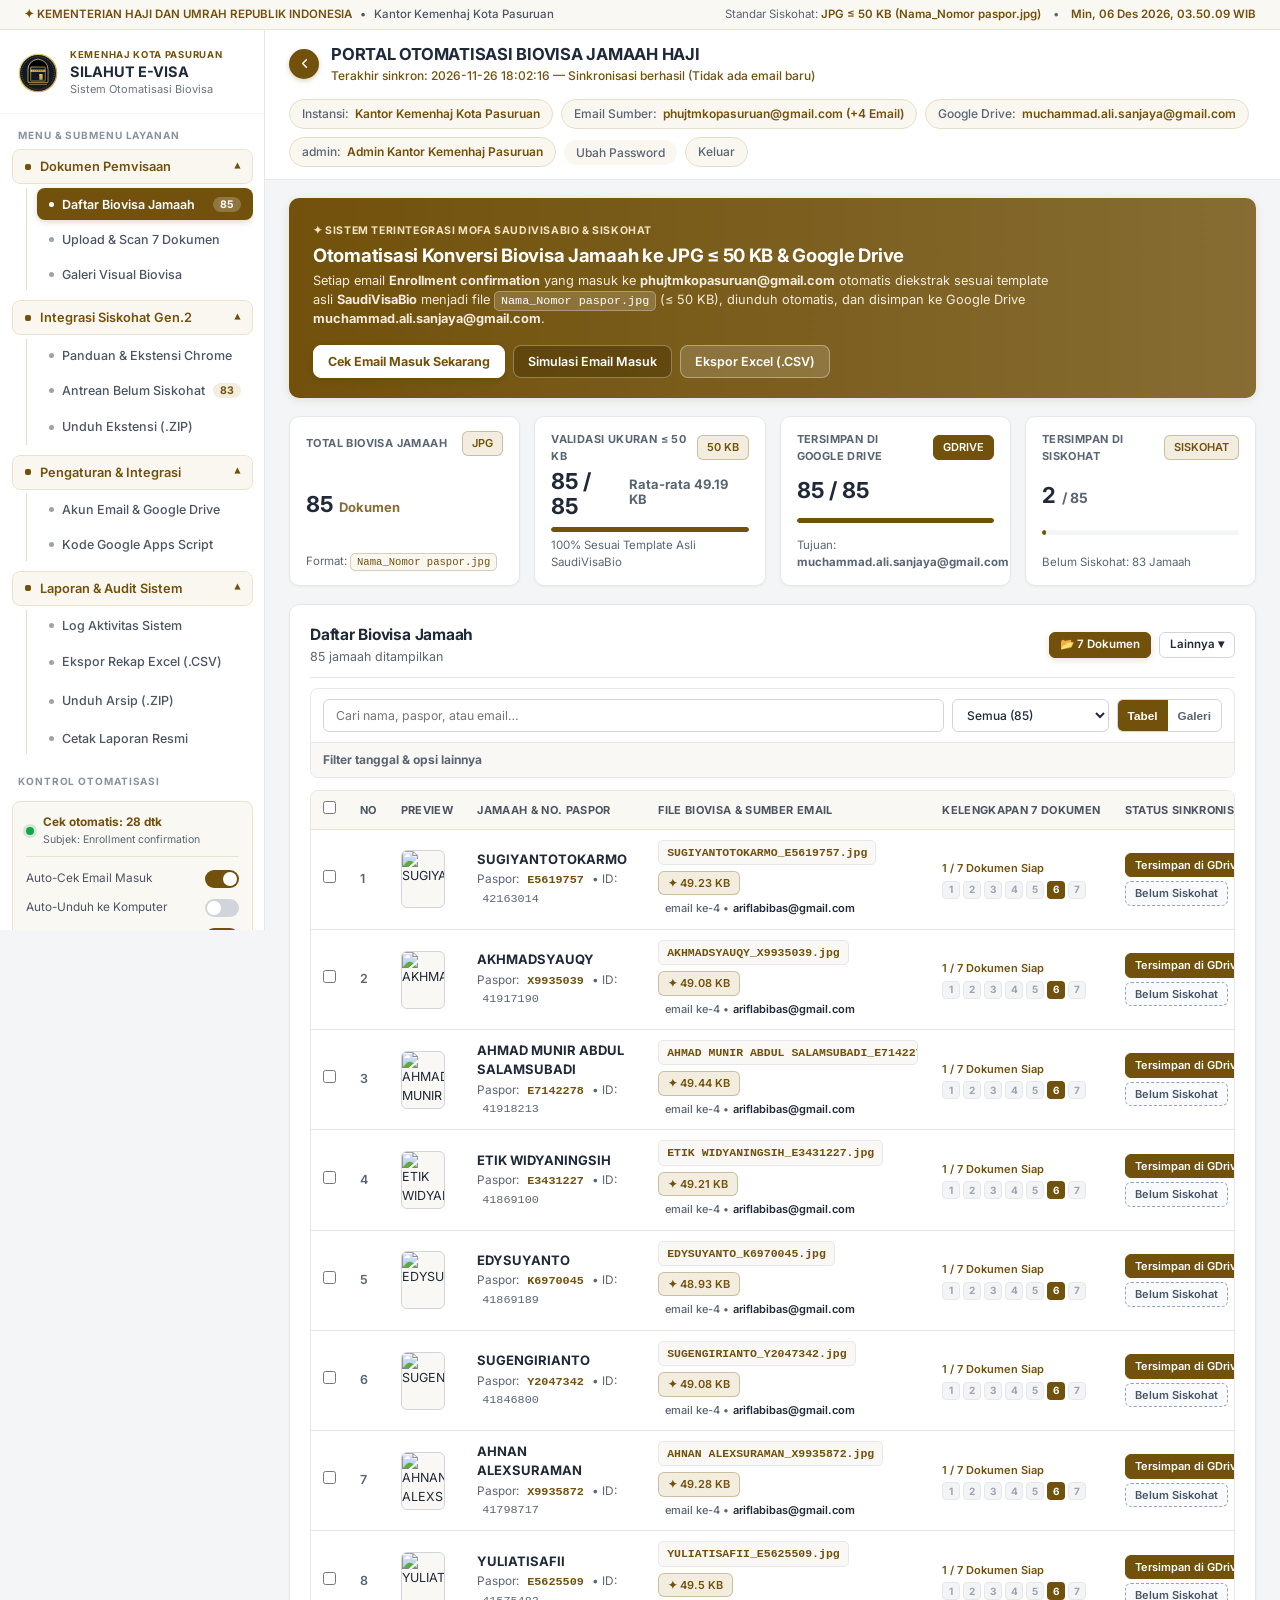
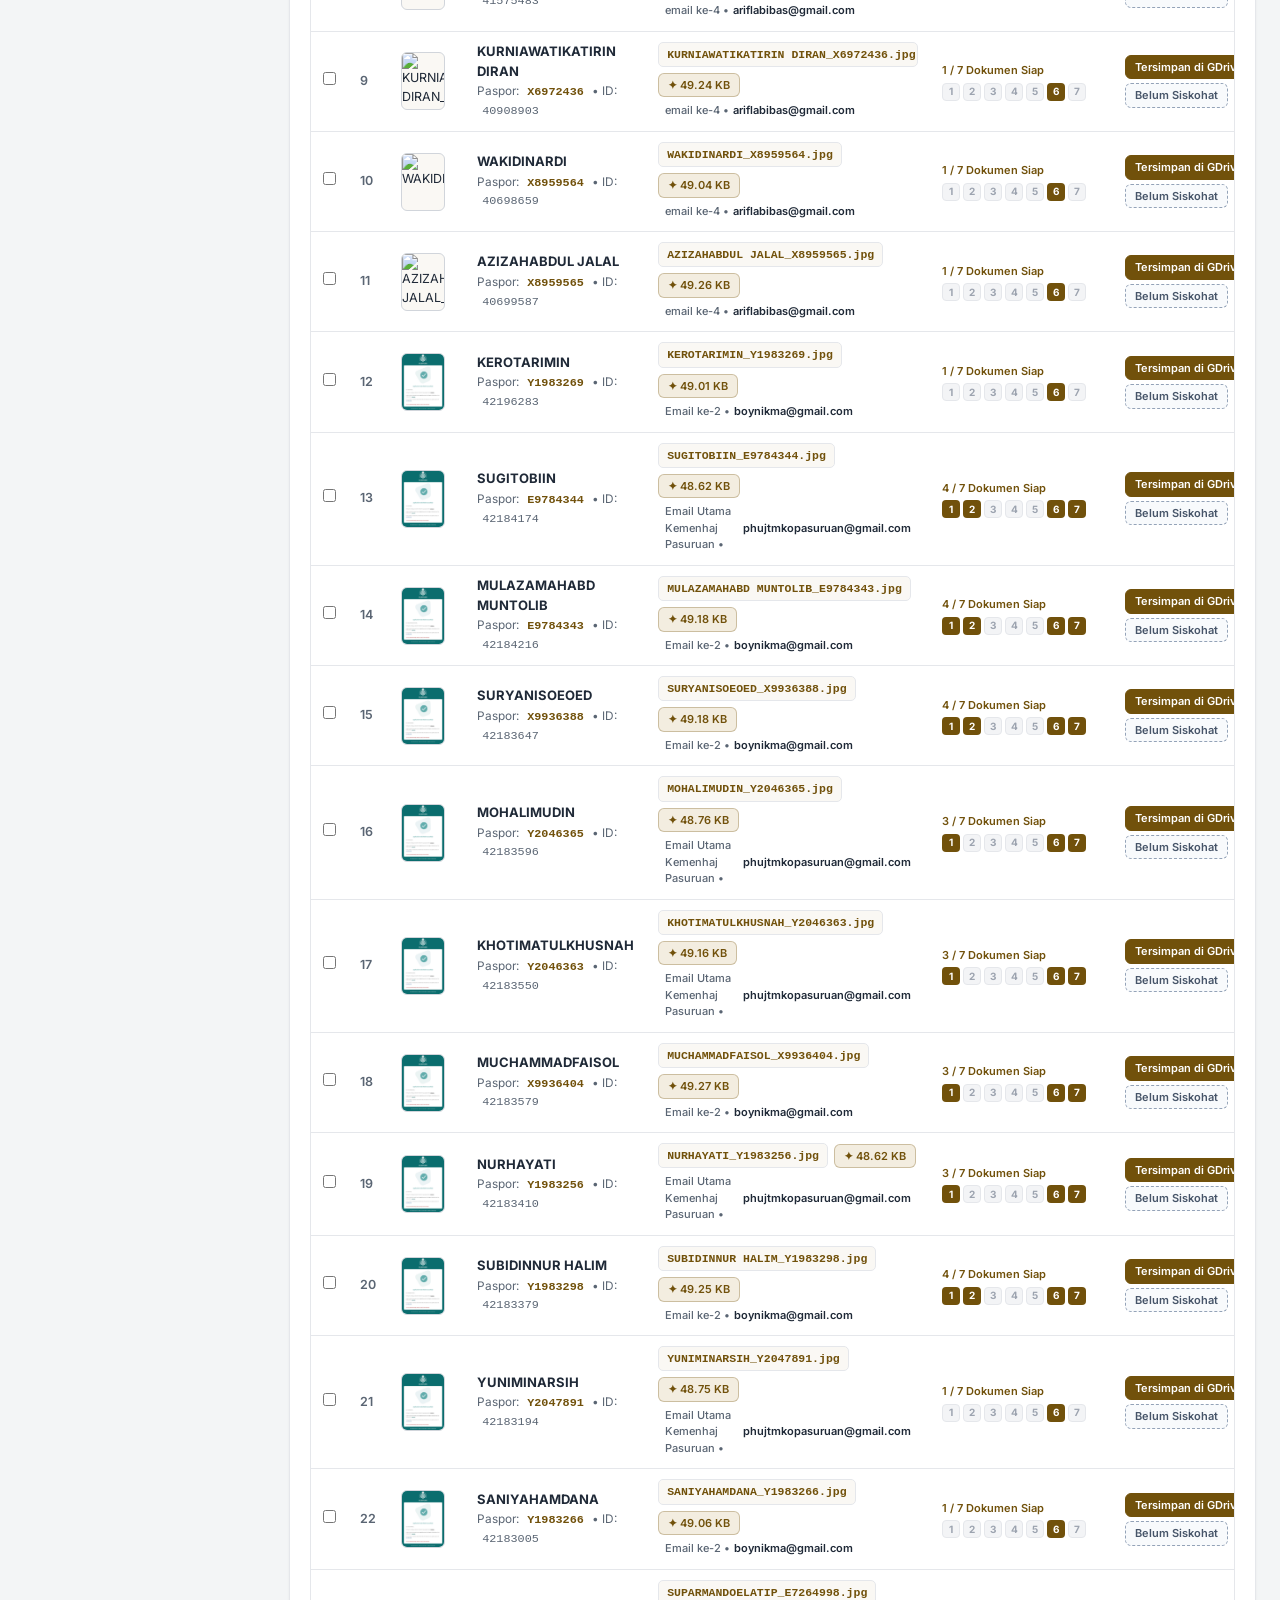
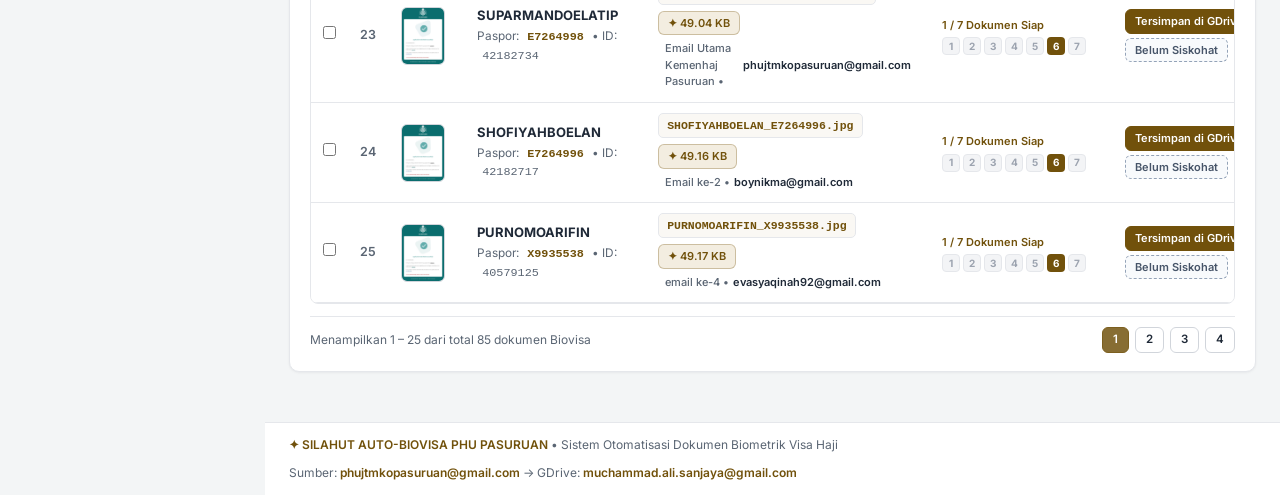
==== commit 7b2d7799: "Update tampilan identik, data Biovisa & Auto-Siskohat GitHub Pages" ====
--- a/index.html
+++ b/index.html
@@ -1672,7 +1672,7 @@
  * ============================================================================
  */
 (function() {
-    const INITIAL_SETTINGS = {"source_email":"phujtmkopasuruan@gmail.com","target_gdrive_email":"muchammad.ali.sanjaya@gmail.com","email_subject_filter":"Enrollment confirmation","connection_mode":"gas","imap_app_password":"","gas_gmail_webapp_url":"https://script.google.com/macros/s/AKfycbyIx8j5qKxn3Swo0PkWhy-H7LXjHgINC4oerr193ZJLuLnZgTcfRYV5EQ0IQlC4TGHU/exec","source_accounts":[{"id":"acc_primary","label":"Email Utama Kemenhaj Pasuruan","email":"phujtmkopasuruan@gmail.com","mode":"gas","gas_url":"https://script.google.com/macros/s/AKfycbyIx8j5qKxn3Swo0PkWhy-H7LXjHgINC4oerr193ZJLuLnZgTcfRYV5EQ0IQlC4TGHU/exec","imap_password":"","enabled":true},{"id":"acc_1795578104984_2","label":"Email ke-2","email":"boynikma@gmail.com","mode":"gas","gas_url":"https://script.google.com/macros/s/AKfycbwAWmfaqD5OHe41B11WIg5tVM0Ug93dU3NOF-uVrcsFFEXECf8_KqALFRdjqf0oUFWP/exec","imap_password":"","enabled":true},{"id":"acc_1795590464457_3","label":"Email ke-3","email":"alisanjaya91@gmail.com","mode":"gas","gas_url":"https://script.google.com/macros/s/AKfycbyEINpaOWQbtadL4afb4V3O73MuHvBYxQSW7kqeU4P9391lGGijPZv2rjPvooykvRdn/exec","imap_password":"","enabled":true},{"id":"acc_1795659702484_4","label":"email ke-4","email":"evasyaqinah92@gmail.com","mode":"gas","gas_url":"https://script.google.com/macros/s/AKfycbxQeIQrDf5p5jTGqsjsCzK4l6Dm4Vc0TLoSYB6Y0Pe5oclo2bDSdJyJd9bPZzPJGFtI/exec","imap_password":"","enabled":true},{"id":"acc_1795762666874_5","label":"email ke-5","email":"ariflabibas@gmail.com","mode":"gas","gas_url":"https://script.google.com/macros/s/AKfycbwc8uCtjS7lbvMiAMY8DZuJPyNXZEkjcqQ61e1pUTMKe3-JjoJuYgvo7mKHdUj2UB6e/exec","imap_password":"","enabled":true}],"gas_gdrive_webapp_url":"https://script.google.com/macros/s/AKfycbzyOpflleU5yXKJe7AU8q-zR3l08y7MItBeBCjNWQvPeghD5m9J_t-FPrS1kapaLFQv/exec","gdrive_folder_name":"Biovisa_Jamaah_PHU_Pasuruan","gdrive_folder_id":"","auto_sync_enabled":true,"auto_sync_interval_sec":30,"auto_download_browser":false,"auto_upload_gdrive":true,"process_mode":"both","target_min_kb":42,"target_max_kb":49.5,"strict_50kb_padding":true,"filename_pattern":"{NAMA}_{PASPOR}","uppercase_filename":true,"last_sync_at":"2026-11-27 15:45:17","last_sync_status":"Sinkronisasi berhasil (Tidak ada email baru)"};
+    const INITIAL_SETTINGS = {"source_email":"phujtmkopasuruan@gmail.com","target_gdrive_email":"muchammad.ali.sanjaya@gmail.com","email_subject_filter":"Enrollment confirmation","connection_mode":"gas","imap_app_password":"","gas_gmail_webapp_url":"https://script.google.com/macros/s/AKfycbyIx8j5qKxn3Swo0PkWhy-H7LXjHgINC4oerr193ZJLuLnZgTcfRYV5EQ0IQlC4TGHU/exec","source_accounts":[{"id":"acc_primary","label":"Email Utama Kemenhaj Pasuruan","email":"phujtmkopasuruan@gmail.com","mode":"gas","gas_url":"https://script.google.com/macros/s/AKfycbyIx8j5qKxn3Swo0PkWhy-H7LXjHgINC4oerr193ZJLuLnZgTcfRYV5EQ0IQlC4TGHU/exec","imap_password":"","enabled":true},{"id":"acc_1795578104984_2","label":"Email ke-2","email":"boynikma@gmail.com","mode":"gas","gas_url":"https://script.google.com/macros/s/AKfycbwAWmfaqD5OHe41B11WIg5tVM0Ug93dU3NOF-uVrcsFFEXECf8_KqALFRdjqf0oUFWP/exec","imap_password":"","enabled":true},{"id":"acc_1795590464457_3","label":"Email ke-3","email":"alisanjaya91@gmail.com","mode":"gas","gas_url":"https://script.google.com/macros/s/AKfycbyEINpaOWQbtadL4afb4V3O73MuHvBYxQSW7kqeU4P9391lGGijPZv2rjPvooykvRdn/exec","imap_password":"","enabled":true},{"id":"acc_1795659702484_4","label":"email ke-4","email":"evasyaqinah92@gmail.com","mode":"gas","gas_url":"https://script.google.com/macros/s/AKfycbxQeIQrDf5p5jTGqsjsCzK4l6Dm4Vc0TLoSYB6Y0Pe5oclo2bDSdJyJd9bPZzPJGFtI/exec","imap_password":"","enabled":true},{"id":"acc_1795762666874_5","label":"email ke-5","email":"ariflabibas@gmail.com","mode":"gas","gas_url":"https://script.google.com/macros/s/AKfycbwc8uCtjS7lbvMiAMY8DZuJPyNXZEkjcqQ61e1pUTMKe3-JjoJuYgvo7mKHdUj2UB6e/exec","imap_password":"","enabled":true}],"gas_gdrive_webapp_url":"https://script.google.com/macros/s/AKfycbzyOpflleU5yXKJe7AU8q-zR3l08y7MItBeBCjNWQvPeghD5m9J_t-FPrS1kapaLFQv/exec","gdrive_folder_name":"Biovisa_Jamaah_PHU_Pasuruan","gdrive_folder_id":"","auto_sync_enabled":true,"auto_sync_interval_sec":30,"auto_download_browser":false,"auto_upload_gdrive":true,"process_mode":"both","target_min_kb":42,"target_max_kb":49.5,"strict_50kb_padding":true,"filename_pattern":"{NAMA}_{PASPOR}","uppercase_filename":true,"last_sync_at":"2026-11-27 15:57:16","last_sync_status":"Sinkronisasi berhasil (Tidak ada email baru)"};
     const INITIAL_RECORDS  = [{"id":"bv_c7d88e7519","message_id":"1a060777727af547","nama":"AZIZAHABDUL JALAL","paspor":"X8959565","enrollment_id":"40699587","enrollment_time":"2026-09-02 04:53:52","filename":"AZIZAHABDUL JALAL_X8959565.jpg","size_bytes":50444,"size_kb":49.26,"source_type":"saudivisabio_email","subject":"Enrollment confirmation","from_email":"Mofa <MofaBioApp@mofa.gov.sa>","to_email":"ariflabibas@gmail.com","source_account_email":"ariflabibas@gmail.com","source_account_label":"email ke-4","email_date":"02 Sep 2026, 11:53:55 WIB","body_excerpt":"Application Submitted Successfully \nApplication Submitted Successfully \n\nDear AZIZAHABDUL JALAL، \n\nThank you for enrolling your biometric information for your passport \nnumber: X8959565 . \n\non 2026-09-02 04:53:52 as part of your visa application process to the \nKingdom of Saudi Arabia. and Your Enrollment Id is : 40699587 .\nFor any questions on submission of your biometric data or the status of \nyour visa application, please visit www.mofa.gov.sa \n\n*This is an automated message, please do not re","processed_at":"2026-11-27 13:59:59","gdrive_uploaded":true,"gdrive_file_id":"167MvQlfYAlQZemNaT6dimUi23ag5VDlR","gdrive_url":"https://drive.google.com/file/d/167MvQlfYAlQZemNaT6dimUi23ag5VDlR/view?usp=drivesdk","gdrive_target_email":"muchammad.ali.sanjaya@gmail.com","gdrive_error":"","all_message_ids":["1a060777727af547"]},{"id":"bv_b4b879845f","message_id":"1a0605412eb4b96b","nama":"WAKIDINARDI","paspor":"X8959564","enrollment_id":"40698659","enrollment_time":"2026-09-02 04:15:12","filename":"WAKIDINARDI_X8959564.jpg","size_bytes":50218,"size_kb":49.04,"source_type":"saudivisabio_email","subject":"Enrollment confirmation","from_email":"Mofa <MofaBioApp@mofa.gov.sa>","to_email":"ariflabibas@gmail.com","source_account_email":"ariflabibas@gmail.com","source_account_label":"email ke-4","email_date":"02 Sep 2026, 11:15:15 WIB","body_excerpt":"Application Submitted Successfully \nApplication Submitted Successfully \n\nDear WAKIDINARDI، \n\nThank you for enrolling your biometric information for your passport \nnumber: X8959564 . \n\non 2026-09-02 04:15:12 as part of your visa application process to the \nKingdom of Saudi Arabia. and Your Enrollment Id is : 40698659 .\nFor any questions on submission of your biometric data or the status of \nyour visa application, please visit www.mofa.gov.sa \n\n*This is an automated message, please do not reply to","processed_at":"2026-11-27 13:59:54","gdrive_uploaded":true,"gdrive_file_id":"1Dw99xH2ZrynFcr3ON3ehEkOUEzjc6gdb","gdrive_url":"https://drive.google.com/file/d/1Dw99xH2ZrynFcr3ON3ehEkOUEzjc6gdb/view?usp=drivesdk","gdrive_target_email":"muchammad.ali.sanjaya@gmail.com","gdrive_error":"","all_message_ids":["1a0605412eb4b96b"]},{"id":"bv_a11582bfc3","message_id":"1a0a3d66154d438e","nama":"KURNIAWATIKATIRIN DIRAN","paspor":"X6972436","enrollment_id":"40908903","enrollment_time":"2026-09-15 06:52:05","filename":"KURNIAWATIKATIRIN DIRAN_X6972436.jpg","size_bytes":50425,"size_kb":49.24,"source_type":"saudivisabio_email","subject":"Enrollment confirmation","from_email":"Mofa <MofaBioApp@mofa.gov.sa>","to_email":"ariflabibas@gmail.com","source_account_email":"ariflabibas@gmail.com","source_account_label":"email ke-4","email_date":"15 Sep 2026, 13:52:08 WIB","body_excerpt":"Application Submitted Successfully \nApplication Submitted Successfully \n\nDear KURNIAWATIKATIRIN DIRAN، \n\nThank you for enrolling your biometric information for your passport \nnumber: X6972436 . \n\non 2026-09-15 06:52:05 as part of your visa application process to the \nKingdom of Saudi Arabia. and Your Enrollment Id is : 40908903 .\nFor any questions on submission of your biometric data or the status of \nyour visa application, please visit www.mofa.gov.sa \n\n*This is an automated message, please do ","processed_at":"2026-11-27 13:59:51","gdrive_uploaded":true,"gdrive_file_id":"1oLg6z1voP3UqBpRHzg1-CVIaLOPyRBkO","gdrive_url":"https://drive.google.com/file/d/1oLg6z1voP3UqBpRHzg1-CVIaLOPyRBkO/view?usp=drivesdk","gdrive_target_email":"muchammad.ali.sanjaya@gmail.com","gdrive_error":"","all_message_ids":["1a0a3d66154d438e"]},{"id":"bv_25ed7a3867","message_id":"1a15c0a64c33d0c7","nama":"YULIATISAFII","paspor":"E5625509","enrollment_id":"41575483","enrollment_time":"2026-10-21 01:19:01","filename":"YULIATISAFII_E5625509.jpg","size_bytes":50688,"size_kb":49.5,"source_type":"saudivisabio_email","subject":"Enrollment confirmation","from_email":"Mofa <MofaBioApp@mofa.gov.sa>","to_email":"ariflabibas@gmail.com","source_account_email":"ariflabibas@gmail.com","source_account_label":"email ke-4","email_date":"21 Oct 2026, 08:19:05 WIB","body_excerpt":"Application Submitted Successfully \nApplication Submitted Successfully \n\nDear YULIATISAFII، \n\nThank you for enrolling your biometric information for your passport \nnumber: E5625509 . \n\non 2026-10-21 01:19:01 as part of your visa application process to the \nKingdom of Saudi Arabia. and Your Enrollment Id is : 41575483 .\nFor any questions on submission of your biometric data or the status of \nyour visa application, please visit www.mofa.gov.sa \n\n*This is an automated message, please do not reply t","processed_at":"2026-11-27 13:59:47","gdrive_uploaded":true,"gdrive_file_id":"1PwuGvidUTjE2CbIlszXO4LC-P6_tg2WO","gdrive_url":"https://drive.google.com/file/d/1PwuGvidUTjE2CbIlszXO4LC-P6_tg2WO/view?usp=drivesdk","gdrive_target_email":"muchammad.ali.sanjaya@gmail.com","gdrive_error":"","all_message_ids":["1a15c0a64c33d0c7"]},{"id":"bv_8145fd3db9","message_id":"1a19f644358c1bd1","nama":"AHNAN ALEXSURAMAN","paspor":"X9935872","enrollment_id":"41798717","enrollment_time":"2026-11-03 03:11:44","filename":"AHNAN ALEXSURAMAN_X9935872.jpg","size_bytes":50466,"size_kb":49.28,"source_type":"saudivisabio_email","subject":"Enrollment confirmation","from_email":"Mofa <MofaBioApp@mofa.gov.sa>","to_email":"ariflabibas@gmail.com","source_account_email":"ariflabibas@gmail.com","source_account_label":"email ke-4","email_date":"03 Nov 2026, 10:11:47 WIB","body_excerpt":"Application Submitted Successfully \nApplication Submitted Successfully \n\nDear AHNAN ALEXSURAMAN، \n\nThank you for enrolling your biometric information for your passport \nnumber: X9935872 . \n\non 2026-11-03 03:11:44 as part of your visa application process to the \nKingdom of Saudi Arabia. and Your Enrollment Id is : 41798717 .\nFor any questions on submission of your biometric data or the status of \nyour visa application, please visit www.mofa.gov.sa \n\n*This is an automated message, please do not re","processed_at":"2026-11-27 13:59:42","gdrive_uploaded":true,"gdrive_file_id":"1OxWYrWMLb1-HIji4Oa4TFCUE6Jtzz5yc","gdrive_url":"https://drive.google.com/file/d/1OxWYrWMLb1-HIji4Oa4TFCUE6Jtzz5yc/view?usp=drivesdk","gdrive_target_email":"muchammad.ali.sanjaya@gmail.com","gdrive_error":"","all_message_ids":["1a19f644358c1bd1"]},{"id":"bv_2d452911e7","message_id":"1a1aa659be03e3a2","nama":"SUGENGIRIANTO","paspor":"Y2047342","enrollment_id":"41846800","enrollment_time":"2026-11-05 06:29:00","filename":"SUGENGIRIANTO_Y2047342.jpg","size_bytes":50263,"size_kb":49.08,"source_type":"saudivisabio_email","subject":"Enrollment confirmation","from_email":"Mofa <MofaBioApp@mofa.gov.sa>","to_email":"ariflabibas@gmail.com","source_account_email":"ariflabibas@gmail.com","source_account_label":"email ke-4","email_date":"05 Nov 2026, 13:29:04 WIB","body_excerpt":"Application Submitted Successfully \nApplication Submitted Successfully \n\nDear SUGENGIRIANTO، \n\nThank you for enrolling your biometric information for your passport \nnumber: Y2047342 . \n\non 2026-11-05 06:29:00 as part of your visa application process to the \nKingdom of Saudi Arabia. and Your Enrollment Id is : 41846800 .\nFor any questions on submission of your biometric data or the status of \nyour visa application, please visit www.mofa.gov.sa \n\n*This is an automated message, please do not reply ","processed_at":"2026-11-27 13:59:38","gdrive_uploaded":true,"gdrive_file_id":"1jSBR_oZ4tJFCMaCUwcq7Osf-1jHg2gwD","gdrive_url":"https://drive.google.com/file/d/1jSBR_oZ4tJFCMaCUwcq7Osf-1jHg2gwD/view?usp=drivesdk","gdrive_target_email":"muchammad.ali.sanjaya@gmail.com","gdrive_error":"","all_message_ids":["1a1aa659be03e3a2"]},{"id":"bv_0c39a1faab","message_id":"1a1aebb6ff3a23de","nama":"EDYSUYANTO","paspor":"K6970045","enrollment_id":"41869189","enrollment_time":"2026-11-06 02:41:15","filename":"EDYSUYANTO_K6970045.jpg","size_bytes":50100,"size_kb":48.93,"source_type":"saudivisabio_email","subject":"Enrollment confirmation","from_email":"Mofa <MofaBioApp@mofa.gov.sa>","to_email":"ariflabibas@gmail.com","source_account_email":"ariflabibas@gmail.com","source_account_label":"email ke-4","email_date":"06 Nov 2026, 09:41:18 WIB","body_excerpt":"Application Submitted Successfully \nApplication Submitted Successfully \n\nDear EDYSUYANTO، \n\nThank you for enrolling your biometric information for your passport \nnumber: K6970045 . \n\non 2026-11-06 02:41:15 as part of your visa application process to the \nKingdom of Saudi Arabia. and Your Enrollment Id is : 41869189 .\nFor any questions on submission of your biometric data or the status of \nyour visa application, please visit www.mofa.gov.sa \n\n*This is an automated message, please do not reply to ","processed_at":"2026-11-27 13:59:32","gdrive_uploaded":true,"gdrive_file_id":"1ZzA7qVnXXDpzitv9Zny3Kdi6oyVfUgHQ","gdrive_url":"https://drive.google.com/file/d/1ZzA7qVnXXDpzitv9Zny3Kdi6oyVfUgHQ/view?usp=drivesdk","gdrive_target_email":"muchammad.ali.sanjaya@gmail.com","gdrive_error":"","all_message_ids":["1a1aebb6ff3a23de"]},{"id":"bv_87bfc0b0fc","message_id":"1a1aeb2d36754951","nama":"ETIK WIDYANINGSIH","paspor":"E3431227","enrollment_id":"41869100","enrollment_time":"2026-11-06 02:31:51","filename":"ETIK WIDYANINGSIH_E3431227.jpg","size_bytes":50390,"size_kb":49.21,"source_type":"saudivisabio_email","subject":"Enrollment confirmation","from_email":"Mofa <MofaBioApp@mofa.gov.sa>","to_email":"ariflabibas@gmail.com","source_account_email":"ariflabibas@gmail.com","source_account_label":"email ke-4","email_date":"06 Nov 2026, 09:31:55 WIB","body_excerpt":"Application Submitted Successfully \nApplication Submitted Successfully \n\nDear ETIK WIDYANINGSIH، \n\nThank you for enrolling your biometric information for your passport \nnumber: E3431227 . \n\non 2026-11-06 02:31:51 as part of your visa application process to the \nKingdom of Saudi Arabia. and Your Enrollment Id is : 41869100 .\nFor any questions on submission of your biometric data or the status of \nyour visa application, please visit www.mofa.gov.sa \n\n*This is an automated message, please do not re","processed_at":"2026-11-27 13:59:28","gdrive_uploaded":true,"gdrive_file_id":"1i8Z_h66B7igraQkLHbkH6UW9Gse-fbgB","gdrive_url":"https://drive.google.com/file/d/1i8Z_h66B7igraQkLHbkH6UW9Gse-fbgB/view?usp=drivesdk","gdrive_target_email":"muchammad.ali.sanjaya@gmail.com","gdrive_error":"","all_message_ids":["1a1aeb2d36754951"]},{"id":"bv_5ca5a84f46","message_id":"1a1be51aaa86280e","nama":"AHMAD MUNIR ABDUL SALAMSUBADI","paspor":"E7142278","enrollment_id":"41918213","enrollment_time":"2026-11-09 03:19:39","filename":"AHMAD MUNIR ABDUL SALAMSUBADI_E7142278.jpg","size_bytes":50622,"size_kb":49.44,"source_type":"saudivisabio_email","subject":"Enrollment confirmation","from_email":"Mofa <MofaBioApp@mofa.gov.sa>","to_email":"ariflabibas@gmail.com","source_account_email":"ariflabibas@gmail.com","source_account_label":"email ke-4","email_date":"09 Nov 2026, 10:19:43 WIB","body_excerpt":"Application Submitted Successfully \nApplication Submitted Successfully \n\nDear AHMAD MUNIR ABDUL SALAMSUBADI، \n\nThank you for enrolling your biometric information for your passport \nnumber: E7142278 . \n\non 2026-11-09 03:19:39 as part of your visa application process to the \nKingdom of Saudi Arabia. and Your Enrollment Id is : 41918213 .\nFor any questions on submission of your biometric data or the status of \nyour visa application, please visit www.mofa.gov.sa \n\n*This is an automated message, plea","processed_at":"2026-11-27 13:59:24","gdrive_uploaded":true,"gdrive_file_id":"1xt_hGFKtcj9QOk1vqX2nkKaNT9ZlRvVK","gdrive_url":"https://drive.google.com/file/d/1xt_hGFKtcj9QOk1vqX2nkKaNT9ZlRvVK/view?usp=drivesdk","gdrive_target_email":"muchammad.ali.sanjaya@gmail.com","gdrive_error":"","all_message_ids":["1a1be51aaa86280e"]},{"id":"bv_77f1c55652","message_id":"1a1be0bb8e19fee5","nama":"AKHMADSYAUQY","paspor":"X9935039","enrollment_id":"41917190","enrollment_time":"2026-11-09 02:03:15","filename":"AKHMADSYAUQY_X9935039.jpg","size_bytes":50261,"size_kb":49.08,"source_type":"saudivisabio_email","subject":"Enrollment confirmation","from_email":"Mofa <MofaBioApp@mofa.gov.sa>","to_email":"ariflabibas@gmail.com","source_account_email":"ariflabibas@gmail.com","source_account_label":"email ke-4","email_date":"09 Nov 2026, 09:03:18 WIB","body_excerpt":"Application Submitted Successfully \nApplication Submitted Successfully \n\nDear AKHMADSYAUQY، \n\nThank you for enrolling your biometric information for your passport \nnumber: X9935039 . \n\non 2026-11-09 02:03:15 as part of your visa application process to the \nKingdom of Saudi Arabia. and Your Enrollment Id is : 41917190 .\nFor any questions on submission of your biometric data or the status of \nyour visa application, please visit www.mofa.gov.sa \n\n*This is an automated message, please do not reply t","processed_at":"2026-11-27 13:59:19","gdrive_uploaded":true,"gdrive_file_id":"1znsZbrLxDRP9vX4KBcGfjZP-0Af1ZaQ4","gdrive_url":"https://drive.google.com/file/d/1znsZbrLxDRP9vX4KBcGfjZP-0Af1ZaQ4/view?usp=drivesdk","gdrive_target_email":"muchammad.ali.sanjaya@gmail.com","gdrive_error":"","all_message_ids":["1a1be0bb8e19fee5"]},{"id":"bv_0969fdaaf1","message_id":"1a2102601aae96db","nama":"SUGIYANTOTOKARMO","paspor":"E5619757","enrollment_id":"42163014","enrollment_time":"2026-11-25 00:40:50","filename":"SUGIYANTOTOKARMO_E5619757.jpg","size_bytes":50414,"size_kb":49.23,"source_type":"saudivisabio_email","subject":"Enrollment confirmation","from_email":"Mofa <MofaBioApp@mofa.gov.sa>","to_email":"ariflabibas@gmail.com","source_account_email":"ariflabibas@gmail.com","source_account_label":"email ke-4","email_date":"25 Nov 2026, 07:40:54 WIB","body_excerpt":"Application Submitted Successfully \nApplication Submitted Successfully \n\nDear SUGIYANTOTOKARMO، \n\nThank you for enrolling your biometric information for your passport \nnumber: E5619757 . \n\non 2026-11-25 00:40:50 as part of your visa application process to the \nKingdom of Saudi Arabia. and Your Enrollment Id is : 42163014 .\nFor any questions on submission of your biometric data or the status of \nyour visa application, please visit www.mofa.gov.sa \n\n*This is an automated message, please do not rep","processed_at":"2026-11-27 13:59:14","gdrive_uploaded":true,"gdrive_file_id":"1TTyKTzhHANoeo5BDZf09XBMwWT6maKck","gdrive_url":"https://drive.google.com/file/d/1TTyKTzhHANoeo5BDZf09XBMwWT6maKck/view?usp=drivesdk","gdrive_target_email":"muchammad.ali.sanjaya@gmail.com","gdrive_error":"","all_message_ids":["1a2102601aae96db"]},{"id":"bv_fc3801229c","message_id":"1a03c1ccc961dc83","nama":"PURNOMOARIFIN","paspor":"X9935538","enrollment_id":"40579125","enrollment_time":"2026-08-26 03:28:23","filename":"PURNOMOARIFIN_X9935538.jpg","size_bytes":50350,"size_kb":49.17,"source_type":"saudivisabio_email","subject":"Enrollment confirmation","from_email":"Mofa <MofaBioApp@mofa.gov.sa>","to_email":"evasyaqinah92@gmail.com","source_account_email":"evasyaqinah92@gmail.com","source_account_label":"email ke-4","email_date":"26 Aug 2026, 10:28:27 WIB","body_excerpt":"Application Submitted Successfully \nApplication Submitted Successfully \n\nDear PURNOMOARIFIN، \n\nThank you for enrolling your biometric information for your passport \nnumber: X9935538 . \n\non 2026-08-26 03:28:23 as part of your visa application process to the \nKingdom of Saudi Arabia. and Your Enrollment Id is : 40579125 .\nFor any questions on submission of your biometric data or the status of \nyour visa application, please visit www.mofa.gov.sa \n\n*This is an automated message, please do not reply ","processed_at":"2026-11-26 18:24:52","gdrive_uploaded":true,"gdrive_file_id":"1uO36pAEsnhGusvzmxOo365Yy8cxK5NzB","gdrive_url":"https://drive.google.com/file/d/1uO36pAEsnhGusvzmxOo365Yy8cxK5NzB/view?usp=drivesdk","gdrive_target_email":"muchammad.ali.sanjaya@gmail.com","gdrive_error":"","all_message_ids":["1a03c1ccc961dc83"]},{"id":"bv_7788677e35","message_id":"1a03bc4c9b4116cd","nama":"JUNIADISUNARSO","paspor":"X9935067","enrollment_id":"40577862","enrollment_time":"2026-08-26 01:52:12","filename":"JUNIADISUNARSO_X9935067.jpg","size_bytes":50376,"size_kb":49.2,"source_type":"saudivisabio_email","subject":"Enrollment confirmation","from_email":"Mofa <MofaBioApp@mofa.gov.sa>","to_email":"evasyaqinah92@gmail.com","source_account_email":"evasyaqinah92@gmail.com","source_account_label":"email ke-4","email_date":"26 Aug 2026, 08:52:16 WIB","body_excerpt":"Application Submitted Successfully \nApplication Submitted Successfully \n\nDear JUNIADISUNARSO، \n\nThank you for enrolling your biometric information for your passport \nnumber: X9935067 . \n\non 2026-08-26 01:52:12 as part of your visa application process to the \nKingdom of Saudi Arabia. and Your Enrollment Id is : 40577862 .\nFor any questions on submission of your biometric data or the status of \nyour visa application, please visit www.mofa.gov.sa \n\n*This is an automated message, please do not reply","processed_at":"2026-11-26 18:24:47","gdrive_uploaded":true,"gdrive_file_id":"1MFWwFzFwp1LBtSGCewhQpWy0FiWYh7-t","gdrive_url":"https://drive.google.com/file/d/1MFWwFzFwp1LBtSGCewhQpWy0FiWYh7-t/view?usp=drivesdk","gdrive_target_email":"muchammad.ali.sanjaya@gmail.com","gdrive_error":"","all_message_ids":["1a03bc4c9b4116cd"]},{"id":"bv_ed9e17a151","message_id":"1a03baac1b6e531c","nama":"SUKMAWANTIRAHAYU","paspor":"X9935236","enrollment_id":"40577541","enrollment_time":"2026-08-26 01:23:52","filename":"SUKMAWANTIRAHAYU_X9935236.jpg","size_bytes":50538,"size_kb":49.35,"source_type":"saudivisabio_email","subject":"Enrollment confirmation","from_email":"Mofa <MofaBioApp@mofa.gov.sa>","to_email":"evasyaqinah92@gmail.com","source_account_email":"evasyaqinah92@gmail.com","source_account_label":"email ke-4","email_date":"26 Aug 2026, 08:23:55 WIB","body_excerpt":"Application Submitted Successfully \nApplication Submitted Successfully \n\nDear SUKMAWANTIRAHAYU، \n\nThank you for enrolling your biometric information for your passport \nnumber: X9935236 . \n\non 2026-08-26 01:23:52 as part of your visa application process to the \nKingdom of Saudi Arabia. and Your Enrollment Id is : 40577541 .\nFor any questions on submission of your biometric data or the status of \nyour visa application, please visit www.mofa.gov.sa \n\n*This is an automated message, please do not rep","processed_at":"2026-11-26 18:24:42","gdrive_uploaded":true,"gdrive_file_id":"1B6p88MEQQqf88r8awTsLn2iQjdNgTgFy","gdrive_url":"https://drive.google.com/file/d/1B6p88MEQQqf88r8awTsLn2iQjdNgTgFy/view?usp=drivesdk","gdrive_target_email":"muchammad.ali.sanjaya@gmail.com","gdrive_error":"","all_message_ids":["1a03baac1b6e531c"]},{"id":"bv_56ba20147a","message_id":"1a06114d3391cfed","nama":"CHURRIMATULLAICHA","paspor":"X9935720","enrollment_id":"40706274","enrollment_time":"2026-09-02 07:45:43","filename":"CHURRIMATULLAICHA_X9935720.jpg","size_bytes":50544,"size_kb":49.36,"source_type":"saudivisabio_email","subject":"Enrollment confirmation","from_email":"Mofa <MofaBioApp@mofa.gov.sa>","to_email":"evasyaqinah92@gmail.com","source_account_email":"evasyaqinah92@gmail.com","source_account_label":"email ke-4","email_date":"02 Sep 2026, 14:45:46 WIB","body_excerpt":"Application Submitted Successfully \nApplication Submitted Successfully \n\nDear CHURRIMATULLAICHA، \n\nThank you for enrolling your biometric information for your passport \nnumber: X9935720 . \n\non 2026-09-02 07:45:43 as part of your visa application process to the \nKingdom of Saudi Arabia. and Your Enrollment Id is : 40706274 .\nFor any questions on submission of your biometric data or the status of \nyour visa application, please visit www.mofa.gov.sa \n\n*This is an automated message, please do not re","processed_at":"2026-11-26 18:24:37","gdrive_uploaded":true,"gdrive_file_id":"1PI62lNFw0WkPcuobgSgri7Ber1BOLY-P","gdrive_url":"https://drive.google.com/file/d/1PI62lNFw0WkPcuobgSgri7Ber1BOLY-P/view?usp=drivesdk","gdrive_target_email":"muchammad.ali.sanjaya@gmail.com","gdrive_error":"","all_message_ids":["1a06114d3391cfed"]},{"id":"bv_3f897948d7","message_id":"1a0601a1f76643a2","nama":"MASUDABD KADIR","paspor":"X9934550","enrollment_id":"40697387","enrollment_time":"2026-09-02 03:11:54","filename":"MASUDABD KADIR_X9934550.jpg","size_bytes":50333,"size_kb":49.15,"source_type":"saudivisabio_email","subject":"Enrollment confirmation","from_email":"Mofa <MofaBioApp@mofa.gov.sa>","to_email":"evasyaqinah92@gmail.com","source_account_email":"evasyaqinah92@gmail.com","source_account_label":"email ke-4","email_date":"02 Sep 2026, 10:11:57 WIB","body_excerpt":"Application Submitted Successfully \nApplication Submitted Successfully \n\nDear MASUDABD KADIR، \n\nThank you for enrolling your biometric information for your passport \nnumber: X9934550 . \n\non 2026-09-02 03:11:54 as part of your visa application process to the \nKingdom of Saudi Arabia. and Your Enrollment Id is : 40697387 .\nFor any questions on submission of your biometric data or the status of \nyour visa application, please visit www.mofa.gov.sa \n\n*This is an automated message, please do not reply","processed_at":"2026-11-26 18:24:33","gdrive_uploaded":true,"gdrive_file_id":"1cPzJXnbK7JWAJdsEZDscaDtbTa5WgmNz","gdrive_url":"https://drive.google.com/file/d/1cPzJXnbK7JWAJdsEZDscaDtbTa5WgmNz/view?usp=drivesdk","gdrive_target_email":"muchammad.ali.sanjaya@gmail.com","gdrive_error":"","all_message_ids":["1a0601a1f76643a2"]},{"id":"bv_65ee72d9df","message_id":"1a06000be39b4897","nama":"KHORIDATULBAKHIYAH","paspor":"X9934552","enrollment_id":"40696992","enrollment_time":"2026-09-02 02:44:11","filename":"KHORIDATULBAKHIYAH_X9934552.jpg","size_bytes":50573,"size_kb":49.39,"source_type":"saudivisabio_email","subject":"Enrollment confirmation","from_email":"Mofa <MofaBioApp@mofa.gov.sa>","to_email":"evasyaqinah92@gmail.com","source_account_email":"evasyaqinah92@gmail.com","source_account_label":"email ke-4","email_date":"02 Sep 2026, 09:44:14 WIB","body_excerpt":"Application Submitted Successfully \nApplication Submitted Successfully \n\nDear KHORIDATULBAKHIYAH، \n\nThank you for enrolling your biometric information for your passport \nnumber: X9934552 . \n\non 2026-09-02 02:44:11 as part of your visa application process to the \nKingdom of Saudi Arabia. and Your Enrollment Id is : 40696992 .\nFor any questions on submission of your biometric data or the status of \nyour visa application, please visit www.mofa.gov.sa \n\n*This is an automated message, please do not r","processed_at":"2026-11-26 18:24:29","gdrive_uploaded":true,"gdrive_file_id":"1o0VqgZj1C2AYWoNSLMapP92ivASkCHFU","gdrive_url":"https://drive.google.com/file/d/1o0VqgZj1C2AYWoNSLMapP92ivASkCHFU/view?usp=drivesdk","gdrive_target_email":"muchammad.ali.sanjaya@gmail.com","gdrive_error":"","all_message_ids":["1a06000be39b4897"]},{"id":"bv_0c572d12e6","message_id":"1a11e92efa126d96","nama":"DADY ROSYADIKURDI","paspor":"X9936057","enrollment_id":"41368111","enrollment_time":"2026-10-09 02:51:41","filename":"DADY ROSYADIKURDI_X9936057.jpg","size_bytes":50530,"size_kb":49.35,"source_type":"saudivisabio_email","subject":"Enrollment confirmation","from_email":"Mofa <MofaBioApp@mofa.gov.sa>","to_email":"evasyaqinah92+1@gmail.com","source_account_email":"evasyaqinah92@gmail.com","source_account_label":"email ke-4","email_date":"09 Oct 2026, 09:51:45 WIB","body_excerpt":"Application Submitted Successfully \nApplication Submitted Successfully \n\nDear DADY ROSYADIKURDI، \n\nThank you for enrolling your biometric information for your passport \nnumber: X9936057 . \n\non 2026-10-09 02:51:41 as part of your visa application process to the \nKingdom of Saudi Arabia. and Your Enrollment Id is : 41368111 .\nFor any questions on submission of your biometric data or the status of \nyour visa application, please visit www.mofa.gov.sa \n\n*This is an automated message, please do not re","processed_at":"2026-11-26 18:24:25","gdrive_uploaded":true,"gdrive_file_id":"1UrTnqeGtzVjspXQ83aeP8Mu8vJlhNgDI","gdrive_url":"https://drive.google.com/file/d/1UrTnqeGtzVjspXQ83aeP8Mu8vJlhNgDI/view?usp=drivesdk","gdrive_target_email":"muchammad.ali.sanjaya@gmail.com","gdrive_error":"","all_message_ids":["1a11e92efa126d96","1a11e95367ae5244"]},{"id":"bv_0e096b47b0","message_id":"1a11e7fcfabd72ef","nama":"NHERNAWATI","paspor":"Y2046511","enrollment_id":"41367943","enrollment_time":"2026-10-09 02:30:49","filename":"NHERNAWATI_Y2046511.jpg","size_bytes":50103,"size_kb":48.93,"source_type":"saudivisabio_email","subject":"Enrollment confirmation","from_email":"Mofa <MofaBioApp@mofa.gov.sa>","to_email":"evasyaqinah92+1@gmail.com","source_account_email":"evasyaqinah92@gmail.com","source_account_label":"email ke-4","email_date":"09 Oct 2026, 09:30:52 WIB","body_excerpt":"Application Submitted Successfully \nApplication Submitted Successfully \n\nDear NHERNAWATI، \n\nThank you for enrolling your biometric information for your passport \nnumber: Y2046511 . \n\non 2026-10-09 02:30:49 as part of your visa application process to the \nKingdom of Saudi Arabia. and Your Enrollment Id is : 41367943 .\nFor any questions on submission of your biometric data or the status of \nyour visa application, please visit www.mofa.gov.sa \n\n*This is an automated message, please do not reply to ","processed_at":"2026-11-26 18:24:20","gdrive_uploaded":true,"gdrive_file_id":"1ENWCjp5FkpRyzEOc3ADF4Pam9h7So0Ix","gdrive_url":"https://drive.google.com/file/d/1ENWCjp5FkpRyzEOc3ADF4Pam9h7So0Ix/view?usp=drivesdk","gdrive_target_email":"muchammad.ali.sanjaya@gmail.com","gdrive_error":"","all_message_ids":["1a11e7fcfabd72ef"]},{"id":"bv_a8256f5b35","message_id":"1a1798848a069c1c","nama":"DEWI DJULAIHAHMUNIR","paspor":"F0146555","enrollment_id":"41691052","enrollment_time":"2026-10-26 04:01:37","filename":"DEWI DJULAIHAHMUNIR_F0146555.jpg","size_bytes":50560,"size_kb":49.38,"source_type":"saudivisabio_email","subject":"Enrollment confirmation","from_email":"Mofa <MofaBioApp@mofa.gov.sa>","to_email":"evasyaqinah92+1@gmail.com","source_account_email":"evasyaqinah92@gmail.com","source_account_label":"email ke-4","email_date":"27 Oct 2026, 01:45:23 WIB","body_excerpt":"Application Submitted Successfully \nApplication Submitted Successfully \n\nDear DEWI DJULAIHAHMUNIR، \n\nThank you for enrolling your biometric information for your passport \nnumber: F0146555 . \n\non 2026-10-26 04:01:37 as part of your visa application process to the \nKingdom of Saudi Arabia. and Your Enrollment Id is : 41691052 .\nFor any questions on submission of your biometric data or the status of \nyour visa application, please visit www.mofa.gov.sa \n\n*This is an automated message, please do not ","processed_at":"2026-11-26 18:24:16","gdrive_uploaded":true,"gdrive_file_id":"1txLJqn5vnOCssNnEUNuhrVt6liwxPotw","gdrive_url":"https://drive.google.com/file/d/1txLJqn5vnOCssNnEUNuhrVt6liwxPotw/view?usp=drivesdk","gdrive_target_email":"muchammad.ali.sanjaya@gmail.com","gdrive_error":"","all_message_ids":["1a1798848a069c1c"]},{"id":"bv_25f4bb7cf6","message_id":"1a19a32b3e655f66","nama":"SUGIANTOMULYONO SYAIK","paspor":"E7372511","enrollment_id":"41779666","enrollment_time":"2026-11-02 02:59:30","filename":"SUGIANTOMULYONO SYAIK_E7372511.jpg","size_bytes":50671,"size_kb":49.48,"source_type":"saudivisabio_email","subject":"Enrollment confirmation","from_email":"Mofa <MofaBioApp@mofa.gov.sa>","to_email":"evasyaqinah92+1@gmail.com","source_account_email":"evasyaqinah92@gmail.com","source_account_label":"email ke-4","email_date":"02 Nov 2026, 09:59:34 WIB","body_excerpt":"Application Submitted Successfully \nApplication Submitted Successfully \n\nDear SUGIANTOMULYONO SYAIK، \n\nThank you for enrolling your biometric information for your passport \nnumber: E7372511 . \n\non 2026-11-02 02:59:30 as part of your visa application process to the \nKingdom of Saudi Arabia. and Your Enrollment Id is : 41779666 .\nFor any questions on submission of your biometric data or the status of \nyour visa application, please visit www.mofa.gov.sa \n\n*This is an automated message, please do no","processed_at":"2026-11-26 18:24:12","gdrive_uploaded":true,"gdrive_file_id":"1BwJmSPFAa7BqpHxPSK4YPzyhyEd18bkT","gdrive_url":"https://drive.google.com/file/d/1BwJmSPFAa7BqpHxPSK4YPzyhyEd18bkT/view?usp=drivesdk","gdrive_target_email":"muchammad.ali.sanjaya@gmail.com","gdrive_error":"","all_message_ids":["1a19a32b3e655f66"]},{"id":"bv_48c321d0b2","message_id":"1a1aa85a4deb8446","nama":"LULUKQOIDAH","paspor":"X9933804","enrollment_id":"41847969","enrollment_time":"2026-11-05 07:03:59","filename":"LULUKQOIDAH_X9933804.jpg","size_bytes":50151,"size_kb":48.98,"source_type":"saudivisabio_email","subject":"Enrollment confirmation","from_email":"Mofa <MofaBioApp@mofa.gov.sa>","to_email":"evasyaqinah92+1@gmail.com","source_account_email":"evasyaqinah92@gmail.com","source_account_label":"email ke-4","email_date":"05 Nov 2026, 14:04:03 WIB","body_excerpt":"Application Submitted Successfully \nApplication Submitted Successfully \n\nDear LULUKQOIDAH، \n\nThank you for enrolling your biometric information for your passport \nnumber: X9933804 . \n\non 2026-11-05 07:03:59 as part of your visa application process to the \nKingdom of Saudi Arabia. and Your Enrollment Id is : 41847969 .\nFor any questions on submission of your biometric data or the status of \nyour visa application, please visit www.mofa.gov.sa \n\n*This is an automated message, please do not reply to","processed_at":"2026-11-26 18:24:06","gdrive_uploaded":true,"gdrive_file_id":"1bz5pri2EPk_wmevUWwPdypsQ4Mkr4YzE","gdrive_url":"https://drive.google.com/file/d/1bz5pri2EPk_wmevUWwPdypsQ4Mkr4YzE/view?usp=drivesdk","gdrive_target_email":"muchammad.ali.sanjaya@gmail.com","gdrive_error":"","all_message_ids":["1a1aa85a4deb8446"]},{"id":"bv_fe178044b2","message_id":"1a033c0afbc46f89","nama":"MULYONO","paspor":"X7414899","enrollment_id":"40558870","enrollment_time":"2026-08-24 03:06:57","filename":"MULYONO_X7414899.jpg","size_bytes":50626,"size_kb":49.44,"source_type":"saudivisabio_email","subject":"Enrollment confirmation","from_email":"Mofa <MofaBioApp@mofa.gov.sa>","to_email":"alisanjaya91@gmail.com","source_account_email":"alisanjaya91@gmail.com","source_account_label":"Email ke-3","email_date":"24 Aug 2026, 19:30:56 WIB","body_excerpt":"Application Submitted Successfully \nApplication Submitted Successfully \n\nDear MULYONO-، \n\nThank you for enrolling your biometric information for your passport \nnumber: X7414899 . \n\non 2026-08-24 03:06:57 as part of your visa application process to the \nKingdom of Saudi Arabia. and Your Enrollment Id is : 40558870 .\nFor any questions on submission of your biometric data or the status of \nyour visa application, please visit www.mofa.gov.sa \n\n*This is an automated message, please do not reply to th","processed_at":"2026-11-26 18:24:02","gdrive_uploaded":true,"gdrive_file_id":"130urvNkrrhMlQd_UKRnpPVpoUoXxPE70","gdrive_url":"https://drive.google.com/file/d/130urvNkrrhMlQd_UKRnpPVpoUoXxPE70/view?usp=drivesdk","gdrive_target_email":"muchammad.ali.sanjaya@gmail.com","gdrive_error":"","all_message_ids":["1a033c0afbc46f89"]},{"id":"bv_1e1ab8cb9f","message_id":"1a04187dfbb4d6b3","nama":"SUHARTONO","paspor":"X9934622","enrollment_id":"40598628","enrollment_time":"2026-08-27 04:43:33","filename":"SUHARTONO_X9934622.jpg","size_bytes":50070,"size_kb":48.9,"source_type":"saudivisabio_email","subject":"Enrollment confirmation","from_email":"Mofa <MofaBioApp@mofa.gov.sa>","to_email":"alisanjaya91@gmail.com","source_account_email":"alisanjaya91@gmail.com","source_account_label":"Email ke-3","email_date":"27 Aug 2026, 11:43:36 WIB","body_excerpt":"Application Submitted Successfully \nApplication Submitted Successfully \n\nDear SUHARTONO-، \n\nThank you for enrolling your biometric information for your passport \nnumber: X9934622 . \n\non 2026-08-27 04:43:33 as part of your visa application process to the \nKingdom of Saudi Arabia. and Your Enrollment Id is : 40598628 .\nFor any questions on submission of your biometric data or the status of \nyour visa application, please visit www.mofa.gov.sa \n\n*This is an automated message, please do not reply to ","processed_at":"2026-11-26 18:23:57","gdrive_uploaded":true,"gdrive_file_id":"1PguPoY9XE89CiuOA52z3Wb5FPp4RAG3X","gdrive_url":"https://drive.google.com/file/d/1PguPoY9XE89CiuOA52z3Wb5FPp4RAG3X/view?usp=drivesdk","gdrive_target_email":"muchammad.ali.sanjaya@gmail.com","gdrive_error":"","all_message_ids":["1a04187dfbb4d6b3"]},{"id":"bv_ff7e79fa15","message_id":"1a05b2aeba0582e1","nama":"ERLINDAISTIKHATIN","paspor":"X9935486","enrollment_id":"40676295","enrollment_time":"2026-09-01 04:12:09","filename":"ERLINDAISTIKHATIN_X9935486.jpg","size_bytes":50454,"size_kb":49.27,"source_type":"saudivisabio_email","subject":"Enrollment confirmation","from_email":"Mofa <MofaBioApp@mofa.gov.sa>","to_email":"alisanjaya91@gmail.com","source_account_email":"alisanjaya91@gmail.com","source_account_label":"Email ke-3","email_date":"01 Sep 2026, 11:12:12 WIB","body_excerpt":"Application Submitted Successfully \nApplication Submitted Successfully \n\nDear ERLINDAISTIKHATIN، \n\nThank you for enrolling your biometric information for your passport \nnumber: X9935486 . \n\non 2026-09-01 04:12:09 as part of your visa application process to the \nKingdom of Saudi Arabia. and Your Enrollment Id is : 40676295 .\nFor any questions on submission of your biometric data or the status of \nyour visa application, please visit www.mofa.gov.sa \n\n*This is an automated message, please do not re","processed_at":"2026-11-26 18:23:53","gdrive_uploaded":true,"gdrive_file_id":"1eWL2eu_juHkH0Vhw1oiDo9DLO2anN-Vt","gdrive_url":"https://drive.google.com/file/d/1eWL2eu_juHkH0Vhw1oiDo9DLO2anN-Vt/view?usp=drivesdk","gdrive_target_email":"muchammad.ali.sanjaya@gmail.com","gdrive_error":"","all_message_ids":["1a05b2aeba0582e1"]},{"id":"bv_675298d6e6","message_id":"1a1f2d978545d9f0","nama":"AMINUDDINABDULLAH","paspor":"L2046259","enrollment_id":"42081100","enrollment_time":"2026-11-19 08:08:14","filename":"AMINUDDINABDULLAH_L2046259.jpg","size_bytes":50457,"size_kb":49.27,"source_type":"saudivisabio_email","subject":"Enrollment confirmation","from_email":"Mofa <MofaBioApp@mofa.gov.sa>","to_email":"boynikma@gmail.com","source_account_email":"boynikma@gmail.com","source_account_label":"Email ke-2","email_date":"19 Nov 2026, 15:08:18 WIB","body_excerpt":"Application Submitted Successfully \nApplication Submitted Successfully \n\nDear AMINUDDINABDULLAH، \n\nThank you for enrolling your biometric information for your passport \nnumber: L2046259 . \n\non 2026-11-19 08:08:14 as part of your visa application process to the \nKingdom of Saudi Arabia. and Your Enrollment Id is : 42081100 .\nFor any questions on submission of your biometric data or the status of \nyour visa application, please visit www.mofa.gov.sa \n\n*This is an automated message, please do not re","processed_at":"2026-11-26 18:23:49","gdrive_uploaded":true,"gdrive_file_id":"1152qZl0PrMSrxVDoqt7awJxw5iPs1l58","gdrive_url":"https://drive.google.com/file/d/1152qZl0PrMSrxVDoqt7awJxw5iPs1l58/view?usp=drivesdk","gdrive_target_email":"muchammad.ali.sanjaya@gmail.com","gdrive_error":"","all_message_ids":["1a1f2d978545d9f0"]},{"id":"bv_549cf03701","message_id":"1a206cd75d8cefeb","nama":"IKKE HARDIANAKURNIANINGSIH","paspor":"Y1983254","enrollment_id":"42125849","enrollment_time":"2026-11-23 05:07:32","filename":"IKKE HARDIANAKURNIANINGSIH_Y1983254.jpg","size_bytes":50561,"size_kb":49.38,"source_type":"saudivisabio_email","subject":"Enrollment confirmation","from_email":"Mofa <MofaBioApp@mofa.gov.sa>","to_email":"boynikma@gmail.com","source_account_email":"boynikma@gmail.com","source_account_label":"Email ke-2","email_date":"23 Nov 2026, 12:07:35 WIB","body_excerpt":"Application Submitted Successfully \nApplication Submitted Successfully \n\nDear IKKE HARDIANAKURNIANINGSIH، \n\nThank you for enrolling your biometric information for your passport \nnumber: Y1983254 . \n\non 2026-11-23 05:07:32 as part of your visa application process to the \nKingdom of Saudi Arabia. and Your Enrollment Id is : 42125849 .\nFor any questions on submission of your biometric data or the status of \nyour visa application, please visit www.mofa.gov.sa \n\n*This is an automated message, please ","processed_at":"2026-11-26 18:23:45","gdrive_uploaded":true,"gdrive_file_id":"19wB-cFu5xNmkmDzZ524ZsL5QFnh3TGjH","gdrive_url":"https://drive.google.com/file/d/19wB-cFu5xNmkmDzZ524ZsL5QFnh3TGjH/view?usp=drivesdk","gdrive_target_email":"muchammad.ali.sanjaya@gmail.com","gdrive_error":"","all_message_ids":["1a206cd75d8cefeb"]},{"id":"bv_d5ec8de4a1","message_id":"1a2107729a6d470f","nama":"CHUSNIYAHSALIMIN","paspor":"Y2047837","enrollment_id":"42163457","enrollment_time":"2026-11-25 02:09:29","filename":"CHUSNIYAHSALIMIN_Y2047837.jpg","size_bytes":50423,"size_kb":49.24,"source_type":"saudivisabio_email","subject":"Enrollment confirmation","from_email":"Mofa <MofaBioApp@mofa.gov.sa>","to_email":"boynikma@gmail.com","source_account_email":"boynikma@gmail.com","source_account_label":"Email ke-2","email_date":"25 Nov 2026, 09:09:32 WIB","body_excerpt":"Application Submitted Successfully \nApplication Submitted Successfully \n\nDear CHUSNIYAHSALIMIN، \n\nThank you for enrolling your biometric information for your passport \nnumber: Y2047837 . \n\non 2026-11-25 02:09:29 as part of your visa application process to the \nKingdom of Saudi Arabia. and Your Enrollment Id is : 42163457 .\nFor any questions on submission of your biometric data or the status of \nyour visa application, please visit www.mofa.gov.sa \n\n*This is an automated message, please do not rep","processed_at":"2026-11-26 18:23:39","gdrive_uploaded":true,"gdrive_file_id":"13VwmU7Lba5nKRuR5noq5vuriZJqVFqhw","gdrive_url":"https://drive.google.com/file/d/13VwmU7Lba5nKRuR5noq5vuriZJqVFqhw/view?usp=drivesdk","gdrive_target_email":"muchammad.ali.sanjaya@gmail.com","gdrive_error":"","all_message_ids":["1a2107729a6d470f"]},{"id":"bv_0674327537","message_id":"1a217785519280d9","nama":"KEROTARIMIN","paspor":"Y1983269","enrollment_id":"42196283","enrollment_time":"2026-11-26 02:54:48","filename":"KEROTARIMIN_Y1983269.jpg","size_bytes":50191,"size_kb":49.01,"source_type":"saudivisabio_email","subject":"Enrollment confirmation","from_email":"Mofa <MofaBioApp@mofa.gov.sa>","to_email":"boynikma@gmail.com","source_account_email":"boynikma@gmail.com","source_account_label":"Email ke-2","email_date":"26 Nov 2026, 17:48:09 WIB","body_excerpt":"Application Submitted Successfully \nApplication Submitted Successfully \n\nDear KEROTARIMIN، \n\nThank you for enrolling your biometric information for your passport \nnumber: Y1983269 . \n\non 2026-11-26 02:54:48 as part of your visa application process to the \nKingdom of Saudi Arabia. and Your Enrollment Id is : 42196283 .\nFor any questions on submission of your biometric data or the status of \nyour visa application, please visit www.mofa.gov.sa \n\n*This is an automated message, please do not reply to","processed_at":"2026-11-26 18:23:35","gdrive_uploaded":true,"gdrive_file_id":"1gtWrJpGqKkF4eOUX0vTaU2Z2B5iERsxE","gdrive_url":"https://drive.google.com/file/d/1gtWrJpGqKkF4eOUX0vTaU2Z2B5iERsxE/view?usp=drivesdk","gdrive_target_email":"muchammad.ali.sanjaya@gmail.com","gdrive_error":"","all_message_ids":["1a217785519280d9"]},{"id":"bv_8f9839b094","message_id":"1a2161a3528a6a42","nama":"MULAZAMAHABD MUNTOLIB","paspor":"E9784343","enrollment_id":"42184216","enrollment_time":"2026-11-26 04:25:39","filename":"MULAZAMAHABD MUNTOLIB_E9784343.jpg","size_bytes":50365,"size_kb":49.18,"source_type":"saudivisabio_email","subject":"Enrollment confirmation","from_email":"Mofa <MofaBioApp@mofa.gov.sa>","to_email":"boynikma@gmail.com","source_account_email":"boynikma@gmail.com","source_account_label":"Email ke-2","email_date":"26 Nov 2026, 11:25:43 WIB","body_excerpt":"Application Submitted Successfully \nApplication Submitted Successfully \n\nDear MULAZAMAHABD MUNTOLIB، \n\nThank you for enrolling your biometric information for your passport \nnumber: E9784343 . \n\non 2026-11-26 04:25:39 as part of your visa application process to the \nKingdom of Saudi Arabia. and Your Enrollment Id is : 42184216 .\nFor any questions on submission of your biometric data or the status of \nyour visa application, please visit www.mofa.gov.sa \n\n*This is an automated message, please do no","processed_at":"2026-11-26 18:23:30","gdrive_uploaded":true,"gdrive_file_id":"1ZfTQm8HDXgW2dbwm0lM8h0Mzy2f-vFJl","gdrive_url":"https://drive.google.com/file/d/1ZfTQm8HDXgW2dbwm0lM8h0Mzy2f-vFJl/view?usp=drivesdk","gdrive_target_email":"muchammad.ali.sanjaya@gmail.com","gdrive_error":"","all_message_ids":["1a2161a3528a6a42"]},{"id":"bv_d472929683","message_id":"1a215fba492fc8be","nama":"SURYANISOEOED","paspor":"X9936388","enrollment_id":"42183647","enrollment_time":"2026-11-26 03:52:16","filename":"SURYANISOEOED_X9936388.jpg","size_bytes":50358,"size_kb":49.18,"source_type":"saudivisabio_email","subject":"Enrollment confirmation","from_email":"Mofa <MofaBioApp@mofa.gov.sa>","to_email":"boynikma@gmail.com","source_account_email":"boynikma@gmail.com","source_account_label":"Email ke-2","email_date":"26 Nov 2026, 10:52:20 WIB","body_excerpt":"Application Submitted Successfully \nApplication Submitted Successfully \n\nDear SURYANISOEOED، \n\nThank you for enrolling your biometric information for your passport \nnumber: X9936388 . \n\non 2026-11-26 03:52:16 as part of your visa application process to the \nKingdom of Saudi Arabia. and Your Enrollment Id is : 42183647 .\nFor any questions on submission of your biometric data or the status of \nyour visa application, please visit www.mofa.gov.sa \n\n*This is an automated message, please do not reply ","processed_at":"2026-11-26 18:23:25","gdrive_uploaded":true,"gdrive_file_id":"1ypIFlTzXViTDrOPrKZlERKRSusU5zFGs","gdrive_url":"https://drive.google.com/file/d/1ypIFlTzXViTDrOPrKZlERKRSusU5zFGs/view?usp=drivesdk","gdrive_target_email":"muchammad.ali.sanjaya@gmail.com","gdrive_error":"","all_message_ids":["1a215fba492fc8be","1a215fba492fc8be_X9936388"]},{"id":"bv_292bb68af6","message_id":"1a215f75e285f10e","nama":"MUCHAMMADFAISOL","paspor":"X9936404","enrollment_id":"42183579","enrollment_time":"2026-11-26 03:47:37","filename":"MUCHAMMADFAISOL_X9936404.jpg","size_bytes":50448,"size_kb":49.27,"source_type":"saudivisabio_email","subject":"Enrollment confirmation","from_email":"Mofa <MofaBioApp@mofa.gov.sa>","to_email":"boynikma@gmail.com","source_account_email":"boynikma@gmail.com","source_account_label":"Email ke-2","email_date":"26 Nov 2026, 10:47:40 WIB","body_excerpt":"Application Submitted Successfully \nApplication Submitted Successfully \n\nDear MUCHAMMADFAISOL، \n\nThank you for enrolling your biometric information for your passport \nnumber: X9936404 . \n\non 2026-11-26 03:47:37 as part of your visa application process to the \nKingdom of Saudi Arabia. and Your Enrollment Id is : 42183579 .\nFor any questions on submission of your biometric data or the status of \nyour visa application, please visit www.mofa.gov.sa \n\n*This is an automated message, please do not repl","processed_at":"2026-11-26 18:23:21","gdrive_uploaded":true,"gdrive_file_id":"1hRmOQEjEo0Fk28leV6DG8IeKbuQJwzou","gdrive_url":"https://drive.google.com/file/d/1hRmOQEjEo0Fk28leV6DG8IeKbuQJwzou/view?usp=drivesdk","gdrive_target_email":"muchammad.ali.sanjaya@gmail.com","gdrive_error":"","all_message_ids":["1a215f75e285f10e","1a215f75e285f10e_X9936404"]},{"id":"bv_52aee07e0d","message_id":"1a215ea148645730","nama":"SUBIDINNUR HALIM","paspor":"Y1983298","enrollment_id":"42183379","enrollment_time":"2026-11-26 03:33:05","filename":"SUBIDINNUR HALIM_Y1983298.jpg","size_bytes":50430,"size_kb":49.25,"source_type":"saudivisabio_email","subject":"Enrollment confirmation","from_email":"Mofa <MofaBioApp@mofa.gov.sa>","to_email":"boynikma@gmail.com","source_account_email":"boynikma@gmail.com","source_account_label":"Email ke-2","email_date":"26 Nov 2026, 10:33:09 WIB","body_excerpt":"Application Submitted Successfully \nApplication Submitted Successfully \n\nDear SUBIDINNUR HALIM، \n\nThank you for enrolling your biometric information for your passport \nnumber: Y1983298 . \n\non 2026-11-26 03:33:05 as part of your visa application process to the \nKingdom of Saudi Arabia. and Your Enrollment Id is : 42183379 .\nFor any questions on submission of your biometric data or the status of \nyour visa application, please visit www.mofa.gov.sa \n\n*This is an automated message, please do not rep","processed_at":"2026-11-26 18:23:17","gdrive_uploaded":true,"gdrive_file_id":"1wNNxkgHNrTrh2e9BFlTMV-uK0_CQ4n55","gdrive_url":"https://drive.google.com/file/d/1wNNxkgHNrTrh2e9BFlTMV-uK0_CQ4n55/view?usp=drivesdk","gdrive_target_email":"muchammad.ali.sanjaya@gmail.com","gdrive_error":"","all_message_ids":["1a215ea148645730"]},{"id":"bv_0880321633","message_id":"1a215ce7acfda325","nama":"SANIYAHAMDANA","paspor":"Y1983266","enrollment_id":"42183005","enrollment_time":"2026-11-26 03:02:55","filename":"SANIYAHAMDANA_Y1983266.jpg","size_bytes":50233,"size_kb":49.06,"source_type":"saudivisabio_email","subject":"Enrollment confirmation","from_email":"Mofa <MofaBioApp@mofa.gov.sa>","to_email":"boynikma@gmail.com","source_account_email":"boynikma@gmail.com","source_account_label":"Email ke-2","email_date":"26 Nov 2026, 10:03:01 WIB","body_excerpt":"Application Submitted Successfully \nApplication Submitted Successfully \n\nDear SANIYAHAMDANA، \n\nThank you for enrolling your biometric information for your passport \nnumber: Y1983266 . \n\non 2026-11-26 03:02:55 as part of your visa application process to the \nKingdom of Saudi Arabia. and Your Enrollment Id is : 42183005 .\nFor any questions on submission of your biometric data or the status of \nyour visa application, please visit www.mofa.gov.sa \n\n*This is an automated message, please do not reply ","processed_at":"2026-11-26 18:23:12","gdrive_uploaded":true,"gdrive_file_id":"17ow7cTZ7gZb-e5iLhq5TeKN7ixpyrZ8Z","gdrive_url":"https://drive.google.com/file/d/17ow7cTZ7gZb-e5iLhq5TeKN7ixpyrZ8Z/view?usp=drivesdk","gdrive_target_email":"muchammad.ali.sanjaya@gmail.com","gdrive_error":"","all_message_ids":["1a215ce7acfda325","1a215ce7acfda325_Y1983266"]},{"id":"bv_8b454a7c25","message_id":"1a215b15f0dc1916","nama":"SHOFIYAHBOELAN","paspor":"E7264996","enrollment_id":"42182717","enrollment_time":"2026-11-26 02:31:08","filename":"SHOFIYAHBOELAN_E7264996.jpg","size_bytes":50335,"size_kb":49.16,"source_type":"saudivisabio_email","subject":"Enrollment confirmation","from_email":"Mofa <MofaBioApp@mofa.gov.sa>","to_email":"boynikma@gmail.com","source_account_email":"boynikma@gmail.com","source_account_label":"Email ke-2","email_date":"26 Nov 2026, 09:31:12 WIB","body_excerpt":"Application Submitted Successfully \nApplication Submitted Successfully \n\nDear SHOFIYAHBOELAN، \n\nThank you for enrolling your biometric information for your passport \nnumber: E7264996 . \n\non 2026-11-26 02:31:08 as part of your visa application process to the \nKingdom of Saudi Arabia. and Your Enrollment Id is : 42182717 .\nFor any questions on submission of your biometric data or the status of \nyour visa application, please visit www.mofa.gov.sa \n\n*This is an automated message, please do not reply","processed_at":"2026-11-26 18:23:08","gdrive_uploaded":true,"gdrive_file_id":"1lz2mBc-6isc4jrE7fTQ0Mbnx4uC9JdR7","gdrive_url":"https://drive.google.com/file/d/1lz2mBc-6isc4jrE7fTQ0Mbnx4uC9JdR7/view?usp=drivesdk","gdrive_target_email":"muchammad.ali.sanjaya@gmail.com","gdrive_error":"","all_message_ids":["1a215b15f0dc1916"]},{"id":"bv_f07e97d087","message_id":"1a2154e055323339","nama":"AMIMAHABDOELLAH","paspor":"Y2047887","enrollment_id":"42182130","enrollment_time":"2026-11-26 00:42:37","filename":"AMIMAHABDOELLAH_Y2047887.jpg","size_bytes":50404,"size_kb":49.22,"source_type":"saudivisabio_email","subject":"Enrollment confirmation","from_email":"Mofa <MofaBioApp@mofa.gov.sa>","to_email":"boynikma@gmail.com","source_account_email":"boynikma@gmail.com","source_account_label":"Email ke-2","email_date":"26 Nov 2026, 07:42:41 WIB","body_excerpt":"Application Submitted Successfully \nApplication Submitted Successfully \n\nDear AMIMAHABDOELLAH، \n\nThank you for enrolling your biometric information for your passport \nnumber: Y2047887 . \n\non 2026-11-26 00:42:37 as part of your visa application process to the \nKingdom of Saudi Arabia. and Your Enrollment Id is : 42182130 .\nFor any questions on submission of your biometric data or the status of \nyour visa application, please visit www.mofa.gov.sa \n\n*This is an automated message, please do not repl","processed_at":"2026-11-26 18:23:03","gdrive_uploaded":true,"gdrive_file_id":"1cnYbsneDNBhWQU6v_hhMtgjraaXspOdy","gdrive_url":"https://drive.google.com/file/d/1cnYbsneDNBhWQU6v_hhMtgjraaXspOdy/view?usp=drivesdk","gdrive_target_email":"muchammad.ali.sanjaya@gmail.com","gdrive_error":"","all_message_ids":["1a2154e055323339"]},{"id":"bv_3093d3e930","message_id":"1a215f86f70b6f91","nama":"MOHALIMUDIN","paspor":"Y2046365","enrollment_id":"42183596","enrollment_time":"2026-11-26 03:48:46","filename":"MOHALIMUDIN_Y2046365.jpg","size_bytes":49926,"size_kb":48.76,"source_type":"saudivisabio_email","subject":"Enrollment confirmation","from_email":"Mofa <MofaBioApp@mofa.gov.sa>","to_email":"phujtmkopasuruan@gmail.com","source_account_email":"phujtmkopasuruan@gmail.com","source_account_label":"Email Utama Kemenhaj Pasuruan","email_date":"26 Nov 2026, 10:48:50 WIB","body_excerpt":"Application Submitted Successfully\r\n    \r\n\r\n\r\n\r\n\r\n\r\n\r\n\r\n\r\n    \n\r\n        \r\n            \r\n                \n\r\n                     \n\r\n                 \n\r\n\r\n                \n\r\n                    \r\n                        \r\n                     \n\r\n                 \n\r\n                \n\r\n                    \r\n                        \r\n\r\n                     \n\r\n                 \n\r\n\r\n                \n\r\n                     \n\r\n                 \n\r\n            \r\n         \n\r\n     \n\r\n\r\n\r\n    \r\n    \n\r\n      ","processed_at":"2026-11-26 10:49:53","gdrive_uploaded":true,"gdrive_file_id":"17RgLoqDd76A_FhaxTpAyLlzpiFb38Acm","gdrive_url":"https://drive.google.com/file/d/17RgLoqDd76A_FhaxTpAyLlzpiFb38Acm/view?usp=drivesdk","gdrive_target_email":"muchammad.ali.sanjaya@gmail.com","gdrive_error":"","all_message_ids":["1a215f86f70b6f91"],"seven_docs":{"available_count":3,"total_slots":7,"docs":{"paspor":{"exists":true,"num":1,"key":"paspor","short":"Paspor","label":"1. Scan Halaman Pertama Paspor","filename":"MOHALIMUDIN_Y2046365.jpg","rel_url":"storage/dokumen/paspor/MOHALIMUDIN_Y2046365.jpg","size_kb":48.78},"endorsement":{"exists":false,"num":2,"key":"endorsement","short":"Endorsement","label":"2. Scan/Upload Halaman Endorsement","filename":"","rel_url":"","size_kb":0},"vaksin":{"exists":false,"num":3,"key":"vaksin","short":"Vaksin","label":"3. Scan/Upload Keterangan Vaksin Meningitis *","filename":"","rel_url":"","size_kb":0},"kitas":{"exists":false,"num":4,"key":"kitas","short":"KITAS","label":"4. Scan/Upload Keterangan KITAS","filename":"","rel_url":"","size_kb":0},"pendukung":{"exists":false,"num":5,"key":"pendukung","short":"Pendukung","label":"5. Scan/Upload Dokumen Pendukung","filename":"","rel_url":"","size_kb":0},"biovisa":{"exists":true,"num":6,"key":"biovisa","short":"Biovisa","label":"6. Scan/Upload Biovisa (jpeg)","filename":"MOHALIMUDIN_Y2046365.jpg","rel_url":"storage/biovisa/MOHALIMUDIN_Y2046365.jpg","size_kb":48.76},"foto":{"exists":true,"num":7,"key":"foto","short":"Foto","label":"7. Scan/Upload Foto Terbaru","filename":"MOHALIMUDIN_Y2046365.jpg","rel_url":"storage/dokumen/foto/MOHALIMUDIN_Y2046365.jpg","size_kb":48.63}}}},{"id":"bv_e98d584620","message_id":"1a215b302164bc75","nama":"SUPARMANDOELATIP","paspor":"E7264998","enrollment_id":"42182734","enrollment_time":"2026-11-26 02:32:53","filename":"SUPARMANDOELATIP_E7264998.jpg","size_bytes":50222,"size_kb":49.04,"source_type":"saudivisabio_email","subject":"Enrollment confirmation","from_email":"Mofa <MofaBioApp@mofa.gov.sa>","to_email":"phujtmkopasuruan@gmail.com","source_account_email":"phujtmkopasuruan@gmail.com","source_account_label":"Email Utama Kemenhaj Pasuruan","email_date":"26 Nov 2026, 09:33:00 WIB","body_excerpt":"Application Submitted Successfully\r\n    \r\n\r\n\r\n\r\n\r\n\r\n\r\n\r\n\r\n    \n\r\n        \r\n            \r\n                \n\r\n                     \n\r\n                 \n\r\n\r\n                \n\r\n                    \r\n                        \r\n                     \n\r\n                 \n\r\n                \n\r\n                    \r\n                        \r\n\r\n                     \n\r\n                 \n\r\n\r\n                \n\r\n                     \n\r\n                 \n\r\n            \r\n         \n\r\n     \n\r\n\r\n\r\n    \r\n    \n\r\n      ","processed_at":"2026-11-26 09:43:42","gdrive_uploaded":true,"gdrive_file_id":"1X_nJ9hcTqo2a3h3t87o5DxT4nNRnWkxJ","gdrive_url":"https://drive.google.com/file/d/1X_nJ9hcTqo2a3h3t87o5DxT4nNRnWkxJ/view?usp=drivesdk","gdrive_target_email":"muchammad.ali.sanjaya@gmail.com","gdrive_error":"","all_message_ids":["1a215b302164bc75"],"seven_docs":{"available_count":1,"total_slots":7,"docs":{"paspor":{"exists":false,"num":1,"key":"paspor","short":"Paspor","label":"1. Scan Halaman Pertama Paspor","filename":"","rel_url":"","size_kb":0},"endorsement":{"exists":false,"num":2,"key":"endorsement","short":"Endorsement","label":"2. Scan/Upload Halaman Endorsement","filename":"","rel_url":"","size_kb":0},"vaksin":{"exists":false,"num":3,"key":"vaksin","short":"Vaksin","label":"3. Scan/Upload Keterangan Vaksin Meningitis *","filename":"","rel_url":"","size_kb":0},"kitas":{"exists":false,"num":4,"key":"kitas","short":"KITAS","label":"4. Scan/Upload Keterangan KITAS","filename":"","rel_url":"","size_kb":0},"pendukung":{"exists":false,"num":5,"key":"pendukung","short":"Pendukung","label":"5. Scan/Upload Dokumen Pendukung","filename":"","rel_url":"","size_kb":0},"biovisa":{"exists":true,"num":6,"key":"biovisa","short":"Biovisa","label":"6. Scan/Upload Biovisa (jpeg)","filename":"SUPARMANDOELATIP_E7264998.jpg","rel_url":"storage/biovisa/SUPARMANDOELATIP_E7264998.jpg","size_kb":49.04},"foto":{"exists":false,"num":7,"key":"foto","short":"Foto","label":"7. Scan/Upload Foto Terbaru","filename":"","rel_url":"","size_kb":0}}}},{"id":"bv_1795667346812_huxk","message_id":"1a21618695c1d879_E9784344","nama":"SUGITOBIIN","paspor":"E9784344","enrollment_id":"42184174","enrollment_time":"2026-11-26 04:23:41","filename":"SUGITOBIIN_E9784344.jpg","size_bytes":49789,"size_kb":48.62,"source_type":"saudivisabio_email","subject":"Enrollment confirmation","from_email":"Mofa <MofaBioApp@mofa.gov.sa>","to_email":"phujtmkopasuruan@gmail.com","source_account_email":"phujtmkopasuruan@gmail.com","source_account_label":"Email Utama Kemenhaj Pasuruan","processed_at":"2026-11-26 04:29:06","gdrive_uploaded":true,"seven_docs":{"available_count":4,"total_slots":7,"docs":{"paspor":{"exists":true,"num":1,"key":"paspor","short":"Paspor","label":"1. Scan Halaman Pertama Paspor","filename":"SUGITOBIIN_E9784344.jpg","rel_url":"storage/dokumen/paspor/SUGITOBIIN_E9784344.jpg","size_kb":49.23},"endorsement":{"exists":true,"num":2,"key":"endorsement","short":"Endorsement","label":"2. Scan/Upload Halaman Endorsement","filename":"SUGITOBIIN_E9784344.jpg","rel_url":"storage/dokumen/endorsement/SUGITOBIIN_E9784344.jpg","size_kb":48.42},"vaksin":{"exists":false,"num":3,"key":"vaksin","short":"Vaksin","label":"3. Scan/Upload Keterangan Vaksin Meningitis *","filename":"","rel_url":"","size_kb":0},"kitas":{"exists":false,"num":4,"key":"kitas","short":"KITAS","label":"4. Scan/Upload Keterangan KITAS","filename":"","rel_url":"","size_kb":0},"pendukung":{"exists":false,"num":5,"key":"pendukung","short":"Pendukung","label":"5. Scan/Upload Dokumen Pendukung","filename":"","rel_url":"","size_kb":0},"biovisa":{"exists":true,"num":6,"key":"biovisa","short":"Biovisa","label":"6. Scan/Upload Biovisa (jpeg)","filename":"SUGITOBIIN_E9784344.jpg","rel_url":"storage/biovisa/SUGITOBIIN_E9784344.jpg","size_kb":48.62},"foto":{"exists":true,"num":7,"key":"foto","short":"Foto","label":"7. Scan/Upload Foto Terbaru","filename":"SUGITOBIIN_E9784344.jpg","rel_url":"storage/dokumen/foto/SUGITOBIIN_E9784344.jpg","size_kb":48.63}}},"all_message_ids":["1a21618695c1d879_E9784344","1a21618695c1d879"],"gdrive_file_id":"1vFlsFcAvPnhWvAY00J3Qjv80CK2twFxa","gdrive_url":"https://drive.google.com/file/d/1vFlsFcAvPnhWvAY00J3Qjv80CK2twFxa/view?usp=drivesdk","gdrive_error":""},{"id":"bv_1795664920820_b1ug","message_id":"1a215f537b88f118_Y2046363","nama":"KHOTIMATULKHUSNAH","paspor":"Y2046363","enrollment_id":"42183550","enrollment_time":"2026-11-26 03:45:15","filename":"KHOTIMATULKHUSNAH_Y2046363.jpg","size_bytes":50338,"size_kb":49.16,"source_type":"saudivisabio_email","subject":"Enrollment confirmation","from_email":"Mofa <MofaBioApp@mofa.gov.sa>","to_email":"phujtmkopasuruan@gmail.com","source_account_email":"phujtmkopasuruan@gmail.com","source_account_label":"Email Utama Kemenhaj Pasuruan","processed_at":"2026-11-26 03:48:40","gdrive_uploaded":true,"seven_docs":{"available_count":3,"total_slots":7,"docs":{"paspor":{"exists":true,"num":1,"key":"paspor","short":"Paspor","label":"1. Scan Halaman Pertama Paspor","filename":"KHOTIMATULKHUSNAH_Y2046363.jpg","rel_url":"storage/dokumen/paspor/KHOTIMATULKHUSNAH_Y2046363.jpg","size_kb":49.05},"endorsement":{"exists":false,"num":2,"key":"endorsement","short":"Endorsement","label":"2. Scan/Upload Halaman Endorsement","filename":"","rel_url":"","size_kb":0},"vaksin":{"exists":false,"num":3,"key":"vaksin","short":"Vaksin","label":"3. Scan/Upload Keterangan Vaksin Meningitis *","filename":"","rel_url":"","size_kb":0},"kitas":{"exists":false,"num":4,"key":"kitas","short":"KITAS","label":"4. Scan/Upload Keterangan KITAS","filename":"","rel_url":"","size_kb":0},"pendukung":{"exists":false,"num":5,"key":"pendukung","short":"Pendukung","label":"5. Scan/Upload Dokumen Pendukung","filename":"","rel_url":"","size_kb":0},"biovisa":{"exists":true,"num":6,"key":"biovisa","short":"Biovisa","label":"6. Scan/Upload Biovisa (jpeg)","filename":"KHOTIMATULKHUSNAH_Y2046363.jpg","rel_url":"storage/biovisa/KHOTIMATULKHUSNAH_Y2046363.jpg","size_kb":49.16},"foto":{"exists":true,"num":7,"key":"foto","short":"Foto","label":"7. Scan/Upload Foto Terbaru","filename":"KHOTIMATULKHUSNAH_Y2046363.jpg","rel_url":"storage/dokumen/foto/KHOTIMATULKHUSNAH_Y2046363.jpg","size_kb":48.63}}},"all_message_ids":["1a215f537b88f118_Y2046363","1a215f537b88f118"],"gdrive_file_id":"1q_DagY462ah2qW5XkTxu0rYQ9zaDt8JY","gdrive_url":"https://drive.google.com/file/d/1q_DagY462ah2qW5XkTxu0rYQ9zaDt8JY/view?usp=drivesdk","gdrive_error":""},{"id":"bv_1795664651973_mu92","message_id":"1a215ec68e1e6336_Y1983256","nama":"NURHAYATI","paspor":"Y1983256","enrollment_id":"42183410","enrollment_time":"2026-11-26 03:35:37","filename":"NURHAYATI_Y1983256.jpg","size_bytes":49789,"size_kb":48.62,"source_type":"saudivisabio_email","subject":"Enrollment confirmation","from_email":"Mofa <MofaBioApp@mofa.gov.sa>","to_email":"phujtmkopasuruan@gmail.com","source_account_email":"phujtmkopasuruan@gmail.com","source_account_label":"Email Utama Kemenhaj Pasuruan","processed_at":"2026-11-26 03:44:11","gdrive_uploaded":true,"seven_docs":{"available_count":3,"total_slots":7,"docs":{"paspor":{"exists":true,"num":1,"key":"paspor","short":"Paspor","label":"1. Scan Halaman Pertama Paspor","filename":"NURHAYATI_Y1983256.jpg","rel_url":"storage/dokumen/paspor/NURHAYATI_Y1983256.jpg","size_kb":49.28},"endorsement":{"exists":false,"num":2,"key":"endorsement","short":"Endorsement","label":"2. Scan/Upload Halaman Endorsement","filename":"","rel_url":"","size_kb":0},"vaksin":{"exists":false,"num":3,"key":"vaksin","short":"Vaksin","label":"3. Scan/Upload Keterangan Vaksin Meningitis *","filename":"","rel_url":"","size_kb":0},"kitas":{"exists":false,"num":4,"key":"kitas","short":"KITAS","label":"4. Scan/Upload Keterangan KITAS","filename":"","rel_url":"","size_kb":0},"pendukung":{"exists":false,"num":5,"key":"pendukung","short":"Pendukung","label":"5. Scan/Upload Dokumen Pendukung","filename":"","rel_url":"","size_kb":0},"biovisa":{"exists":true,"num":6,"key":"biovisa","short":"Biovisa","label":"6. Scan/Upload Biovisa (jpeg)","filename":"NURHAYATI_Y1983256.jpg","rel_url":"storage/biovisa/NURHAYATI_Y1983256.jpg","size_kb":48.62},"foto":{"exists":true,"num":7,"key":"foto","short":"Foto","label":"7. Scan/Upload Foto Terbaru","filename":"NURHAYATI_Y1983256.jpg","rel_url":"storage/dokumen/foto/NURHAYATI_Y1983256.jpg","size_kb":48.63}}},"all_message_ids":["1a215ec68e1e6336_Y1983256","1a215ec68e1e6336"],"gdrive_file_id":"1EMK2CxaUgu4T04j9NjYMllD64DHN4QZF","gdrive_url":"https://drive.google.com/file/d/1EMK2CxaUgu4T04j9NjYMllD64DHN4QZF/view?usp=drivesdk","gdrive_error":""},{"id":"bv_1795663627043_q4lt","message_id":"1a215dd0ca99ac1f_Y2047891","nama":"YUNIMINARSIH","paspor":"Y2047891","enrollment_id":"42183194","enrollment_time":"2026-11-26 03:18:51","filename":"YUNIMINARSIH_Y2047891.jpg","size_bytes":49919,"size_kb":48.75,"source_type":"saudivisabio_email","subject":"Enrollment confirmation","from_email":"Mofa <MofaBioApp@mofa.gov.sa>","to_email":"phujtmkopasuruan@gmail.com","source_account_email":"phujtmkopasuruan@gmail.com","source_account_label":"Email Utama Kemenhaj Pasuruan","processed_at":"2026-11-26 03:27:07","gdrive_uploaded":true,"seven_docs":{"available_count":1,"total_slots":7,"docs":{"paspor":{"exists":false,"num":1,"key":"paspor","short":"Paspor","label":"1. Scan Halaman Pertama Paspor","filename":"","rel_url":"","size_kb":0},"endorsement":{"exists":false,"num":2,"key":"endorsement","short":"Endorsement","label":"2. Scan/Upload Halaman Endorsement","filename":"","rel_url":"","size_kb":0},"vaksin":{"exists":false,"num":3,"key":"vaksin","short":"Vaksin","label":"3. Scan/Upload Keterangan Vaksin Meningitis *","filename":"","rel_url":"","size_kb":0},"kitas":{"exists":false,"num":4,"key":"kitas","short":"KITAS","label":"4. Scan/Upload Keterangan KITAS","filename":"","rel_url":"","size_kb":0},"pendukung":{"exists":false,"num":5,"key":"pendukung","short":"Pendukung","label":"5. Scan/Upload Dokumen Pendukung","filename":"","rel_url":"","size_kb":0},"biovisa":{"exists":true,"num":6,"key":"biovisa","short":"Biovisa","label":"6. Scan/Upload Biovisa (jpeg)","filename":"YUNIMINARSIH_Y2047891.jpg","rel_url":"storage/biovisa/YUNIMINARSIH_Y2047891.jpg","size_kb":48.75},"foto":{"exists":false,"num":7,"key":"foto","short":"Foto","label":"7. Scan/Upload Foto Terbaru","filename":"","rel_url":"","size_kb":0}}},"all_message_ids":["1a215dd0ca99ac1f_Y2047891","1a215dd0ca99ac1f"],"gdrive_file_id":"1OoCc7bnW4HOiK46K-IISeBVPe1gRB2Vm","gdrive_url":"https://drive.google.com/file/d/1OoCc7bnW4HOiK46K-IISeBVPe1gRB2Vm/view?usp=drivesdk","gdrive_error":""},{"id":"bv_ce474f96f2","message_id":"1a1c411c8bd2de21","nama":"HALIMAH MUNTARICIPTO","paspor":"Y2047436","enrollment_id":"41938004","enrollment_time":"2026-11-10 06:07:36","filename":"HALIMAH MUNTARICIPTO_Y2047436.jpg","size_bytes":50663,"size_kb":49.48,"source_type":"saudivisabio_email","subject":"Enrollment confirmation","from_email":"Mofa <MofaBioApp@mofa.gov.sa>","to_email":"phujtmkopasuruan+2@gmail.com","source_account_email":"phujtmkopasuruan@gmail.com","source_account_label":"Email Utama Kemenhaj Pasuruan","email_date":"10 Nov 2026, 13:07:40 WIB","body_excerpt":"Application Submitted Successfully\r\n    \r\n\r\n\r\n\r\n\r\n\r\n\r\n\r\n\r\n    \n\r\n        \r\n            \r\n                \n\r\n                     \n\r\n                 \n\r\n\r\n                \n\r\n                    \r\n                        \r\n                     \n\r\n                 \n\r\n                \n\r\n                    \r\n                        \r\n\r\n                     \n\r\n                 \n\r\n\r\n                \n\r\n                     \n\r\n                 \n\r\n            \r\n         \n\r\n     \n\r\n\r\n\r\n    \r\n    \n\r\n      ","processed_at":"2026-11-26 00:04:21","gdrive_uploaded":true,"gdrive_file_id":"1QcUKAfJqZ9dthyJhVLMjFBOfdY9gRVK-","gdrive_url":"https://drive.google.com/file/d/1QcUKAfJqZ9dthyJhVLMjFBOfdY9gRVK-/view?usp=drivesdk","gdrive_target_email":"muchammad.ali.sanjaya@gmail.com","gdrive_error":"","all_message_ids":["1a1c411c8bd2de21","1a1c42862a8c8689"],"seven_docs":{"available_count":1,"total_slots":7,"docs":{"paspor":{"exists":false,"num":1,"key":"paspor","short":"Paspor","label":"1. Scan Halaman Pertama Paspor","filename":"","rel_url":"","size_kb":0},"endorsement":{"exists":false,"num":2,"key":"endorsement","short":"Endorsement","label":"2. Scan/Upload Halaman Endorsement","filename":"","rel_url":"","size_kb":0},"vaksin":{"exists":false,"num":3,"key":"vaksin","short":"Vaksin","label":"3. Scan/Upload Keterangan Vaksin Meningitis *","filename":"","rel_url":"","size_kb":0},"kitas":{"exists":false,"num":4,"key":"kitas","short":"KITAS","label":"4. Scan/Upload Keterangan KITAS","filename":"","rel_url":"","size_kb":0},"pendukung":{"exists":false,"num":5,"key":"pendukung","short":"Pendukung","label":"5. Scan/Upload Dokumen Pendukung","filename":"","rel_url":"","size_kb":0},"biovisa":{"exists":true,"num":6,"key":"biovisa","short":"Biovisa","label":"6. Scan/Upload Biovisa (jpeg)","filename":"HALIMAH MUNTARICIPTO_Y2047436.jpg","rel_url":"storage/biovisa/HALIMAH%20MUNTARICIPTO_Y2047436.jpg","size_kb":49.48},"foto":{"exists":false,"num":7,"key":"foto","short":"Foto","label":"7. Scan/Upload Foto Terbaru","filename":"","rel_url":"","size_kb":0}}},"siskohat_uploaded":true,"siskohat_uploaded_at":"2026-11-25 15:51:15"},{"id":"bv_95ecb09e79","message_id":"1a1e211c79a7a489","nama":"DJONIPRAWOTO","paspor":"Y2212595","enrollment_id":"42019710","enrollment_time":"2026-11-16 01:56:06","filename":"DJONIPRAWOTO_Y2212595.jpg","size_bytes":50220,"size_kb":49.04,"source_type":"saudivisabio_email","subject":"Enrollment confirmation","from_email":"Mofa <MofaBioApp@mofa.gov.sa>","to_email":"phujtmkopasuruan@gmail.com","source_account_email":"phujtmkopasuruan@gmail.com","source_account_label":"Email Utama Kemenhaj Pasuruan","email_date":"16 Nov 2026, 08:56:10 WIB","body_excerpt":"Application Submitted Successfully\r\n    \r\n\r\n\r\n\r\n\r\n\r\n\r\n\r\n\r\n    \n\r\n        \r\n            \r\n                \n\r\n                     \n\r\n                 \n\r\n\r\n                \n\r\n                    \r\n                        \r\n                     \n\r\n                 \n\r\n                \n\r\n                    \r\n                        \r\n\r\n                     \n\r\n                 \n\r\n\r\n                \n\r\n                     \n\r\n                 \n\r\n            \r\n         \n\r\n     \n\r\n\r\n\r\n    \r\n    \n\r\n      ","processed_at":"2026-11-26 00:04:12","gdrive_uploaded":true,"gdrive_file_id":"1iQOph303USrdvQBxFh4wQ93khbw57RNA","gdrive_url":"https://drive.google.com/file/d/1iQOph303USrdvQBxFh4wQ93khbw57RNA/view?usp=drivesdk","gdrive_target_email":"muchammad.ali.sanjaya@gmail.com","gdrive_error":"","all_message_ids":["1a1e211c79a7a489","1a20bc5debd4cbed","1a1e211f29958331"],"seven_docs":{"available_count":1,"total_slots":7,"docs":{"paspor":{"exists":false,"num":1,"key":"paspor","short":"Paspor","label":"1. Scan Halaman Pertama Paspor","filename":"","rel_url":"","size_kb":0},"endorsement":{"exists":false,"num":2,"key":"endorsement","short":"Endorsement","label":"2. Scan/Upload Halaman Endorsement","filename":"","rel_url":"","size_kb":0},"vaksin":{"exists":false,"num":3,"key":"vaksin","short":"Vaksin","label":"3. Scan/Upload Keterangan Vaksin Meningitis *","filename":"","rel_url":"","size_kb":0},"kitas":{"exists":false,"num":4,"key":"kitas","short":"KITAS","label":"4. Scan/Upload Keterangan KITAS","filename":"","rel_url":"","size_kb":0},"pendukung":{"exists":false,"num":5,"key":"pendukung","short":"Pendukung","label":"5. Scan/Upload Dokumen Pendukung","filename":"","rel_url":"","size_kb":0},"biovisa":{"exists":true,"num":6,"key":"biovisa","short":"Biovisa","label":"6. Scan/Upload Biovisa (jpeg)","filename":"DJONIPRAWOTO_Y2212595.jpg","rel_url":"storage/biovisa/DJONIPRAWOTO_Y2212595.jpg","size_kb":49.04},"foto":{"exists":false,"num":7,"key":"foto","short":"Foto","label":"7. Scan/Upload Foto Terbaru","filename":"","rel_url":"","size_kb":0}}}},{"id":"bv_40f1ec88a1","message_id":"1a20bcacf62a4f51","nama":"ANDIYAHWIJAYANTI","paspor":"Y2212598","enrollment_id":"42146307","enrollment_time":"2026-11-24 04:22:44","filename":"ANDIYAHWIJAYANTI_Y2212598.jpg","size_bytes":50453,"size_kb":49.27,"source_type":"saudivisabio_email","subject":"Enrollment confirmation","from_email":"Mofa <MofaBioApp@mofa.gov.sa>","to_email":"phujtmkopasuruan@gmail.com","source_account_email":"phujtmkopasuruan@gmail.com","source_account_label":"Email Utama Kemenhaj Pasuruan","email_date":"24 Nov 2026, 11:22:47 WIB","body_excerpt":"Application Submitted Successfully\r\n    \r\n\r\n\r\n\r\n\r\n\r\n\r\n\r\n\r\n    \n\r\n        \r\n            \r\n                \n\r\n                     \n\r\n                 \n\r\n\r\n                \n\r\n                    \r\n                        \r\n                     \n\r\n                 \n\r\n                \n\r\n                    \r\n                        \r\n\r\n                     \n\r\n                 \n\r\n\r\n                \n\r\n                     \n\r\n                 \n\r\n            \r\n         \n\r\n     \n\r\n\r\n\r\n    \r\n    \n\r\n      ","processed_at":"2026-11-26 00:04:06","gdrive_uploaded":true,"gdrive_file_id":"1wv-DSfeCbJtu-6DEzjnW9x9dq5cBxUI8","gdrive_url":"https://drive.google.com/file/d/1wv-DSfeCbJtu-6DEzjnW9x9dq5cBxUI8/view?usp=drivesdk","gdrive_target_email":"muchammad.ali.sanjaya@gmail.com","gdrive_error":"","all_message_ids":["1a20bcacf62a4f51","1a1e2043bb6423f9"],"seven_docs":{"available_count":1,"total_slots":7,"docs":{"paspor":{"exists":false,"num":1,"key":"paspor","short":"Paspor","label":"1. Scan Halaman Pertama Paspor","filename":"","rel_url":"","size_kb":0},"endorsement":{"exists":false,"num":2,"key":"endorsement","short":"Endorsement","label":"2. Scan/Upload Halaman Endorsement","filename":"","rel_url":"","size_kb":0},"vaksin":{"exists":false,"num":3,"key":"vaksin","short":"Vaksin","label":"3. Scan/Upload Keterangan Vaksin Meningitis *","filename":"","rel_url":"","size_kb":0},"kitas":{"exists":false,"num":4,"key":"kitas","short":"KITAS","label":"4. Scan/Upload Keterangan KITAS","filename":"","rel_url":"","size_kb":0},"pendukung":{"exists":false,"num":5,"key":"pendukung","short":"Pendukung","label":"5. Scan/Upload Dokumen Pendukung","filename":"","rel_url":"","size_kb":0},"biovisa":{"exists":true,"num":6,"key":"biovisa","short":"Biovisa","label":"6. Scan/Upload Biovisa (jpeg)","filename":"ANDIYAHWIJAYANTI_Y2212598.jpg","rel_url":"storage/biovisa/ANDIYAHWIJAYANTI_Y2212598.jpg","size_kb":49.27},"foto":{"exists":false,"num":7,"key":"foto","short":"Foto","label":"7. Scan/Upload Foto Terbaru","filename":"","rel_url":"","size_kb":0}}}},{"id":"bv_a656eed76b","message_id":"1a2114ef78e27ddc","nama":"SUPRIADISHOLEH","paspor":"X9935134","enrollment_id":"42167818","enrollment_time":"2026-11-25 06:05:10","filename":"SUPRIADISHOLEH_X9935134.jpg","size_bytes":50290,"size_kb":49.11,"source_type":"saudivisabio_email","subject":"Enrollment confirmation","from_email":"Mofa <MofaBioApp@mofa.gov.sa>","to_email":"<phujtmkopasuruan@gmail.com>","email_date":"25 Nov 2026, 13:05:14 WIB","body_excerpt":"Application Submitted Successfully\r\n    \r\n\r\n\r\n\r\n\r\n\r\n\r\n\r\n\r\n    \n\r\n        \r\n            \r\n                \n\r\n                     \n\r\n                 \n\r\n\r\n                \n\r\n                    \r\n                        \r\n                     \n\r\n                 \n\r\n                \n\r\n                    \r\n                        \r\n\r\n                     \n\r\n                 \n\r\n\r\n                \n\r\n                     \n\r\n                 \n\r\n            \r\n         \n\r\n     \n\r\n\r\n\r\n    \r\n    \n\r\n      ","processed_at":"2026-11-25 13:09:21","gdrive_uploaded":true,"gdrive_file_id":"1HoXvxGeix8JKlO-51xEYgurEmjhXpIIg","gdrive_url":"https://drive.google.com/file/d/1HoXvxGeix8JKlO-51xEYgurEmjhXpIIg/view?usp=drivesdk","gdrive_target_email":"muchammad.ali.sanjaya@gmail.com","gdrive_error":"","seven_docs":{"available_count":4,"total_slots":7,"docs":{"paspor":{"exists":true,"num":1,"key":"paspor","short":"Paspor","label":"1. Scan Halaman Pertama Paspor","filename":"SUPRIADISHOLEH_X9935134.jpg","rel_url":"storage/dokumen/paspor/SUPRIADISHOLEH_X9935134.jpg","size_kb":49.2},"endorsement":{"exists":true,"num":2,"key":"endorsement","short":"Endorsement","label":"2. Scan/Upload Halaman Endorsement","filename":"SUPRIADISHOLEH_X9935134.jpg","rel_url":"storage/dokumen/endorsement/SUPRIADISHOLEH_X9935134.jpg","size_kb":47.37},"vaksin":{"exists":false,"num":3,"key":"vaksin","short":"Vaksin","label":"3. Scan/Upload Keterangan Vaksin Meningitis *","filename":"","rel_url":"","size_kb":0},"kitas":{"exists":false,"num":4,"key":"kitas","short":"KITAS","label":"4. Scan/Upload Keterangan KITAS","filename":"","rel_url":"","size_kb":0},"pendukung":{"exists":false,"num":5,"key":"pendukung","short":"Pendukung","label":"5. Scan/Upload Dokumen Pendukung","filename":"","rel_url":"","size_kb":0},"biovisa":{"exists":true,"num":6,"key":"biovisa","short":"Biovisa","label":"6. Scan/Upload Biovisa (jpeg)","filename":"SUPRIADISHOLEH_X9935134.jpg","rel_url":"storage/biovisa/SUPRIADISHOLEH_X9935134.jpg","size_kb":49.11},"foto":{"exists":true,"num":7,"key":"foto","short":"Foto","label":"7. Scan/Upload Foto Terbaru","filename":"SUPRIADISHOLEH_X9935134.jpg","rel_url":"storage/dokumen/foto/SUPRIADISHOLEH_X9935134.jpg","size_kb":48.63}}}},{"id":"bv_43c1d6ae4f","message_id":"1a143d3f8a94d926","nama":"SUTARIJAH","paspor":"E5465258","enrollment_id":"41515494","enrollment_time":"2026-10-16 01:25:28","filename":"SUTARIJAH_E5465258.jpg","size_bytes":50657,"size_kb":49.47,"source_type":"saudivisabio_email","subject":"Enrollment confirmation","from_email":"Mofa <MofaBioApp@mofa.gov.sa>","to_email":"<phujtmkopasuruan@gmail.com>","email_date":"16 Oct 2026, 15:28:45 WIB","body_excerpt":"Application Submitted Successfully\r\n    \r\n\r\n\r\n\r\n\r\n\r\n\r\n\r\n\r\n    \n\r\n        \r\n            \r\n                \n\r\n                     \n\r\n                 \n\r\n\r\n                \n\r\n                    \r\n                        \r\n                     \n\r\n                 \n\r\n                \n\r\n                    \r\n                        \r\n\r\n                     \n\r\n                 \n\r\n\r\n                \n\r\n                     \n\r\n                 \n\r\n            \r\n         \n\r\n     \n\r\n\r\n\r\n    \r\n    \n\r\n      ","processed_at":"2026-11-25 09:32:23","gdrive_uploaded":true,"gdrive_file_id":"1uzq2X4p6ycBd0e3jmhmo-YQLb7BR3Om3","gdrive_url":"https://drive.google.com/file/d/1uzq2X4p6ycBd0e3jmhmo-YQLb7BR3Om3/view?usp=drivesdk","gdrive_target_email":"muchammad.ali.sanjaya@gmail.com","gdrive_error":"","seven_docs":{"available_count":1,"total_slots":7,"docs":{"paspor":{"exists":false,"num":1,"key":"paspor","short":"Paspor","label":"1. Scan Halaman Pertama Paspor","filename":"","rel_url":"","size_kb":0},"endorsement":{"exists":false,"num":2,"key":"endorsement","short":"Endorsement","label":"2. Scan/Upload Halaman Endorsement","filename":"","rel_url":"","size_kb":0},"vaksin":{"exists":false,"num":3,"key":"vaksin","short":"Vaksin","label":"3. Scan/Upload Keterangan Vaksin Meningitis *","filename":"","rel_url":"","size_kb":0},"kitas":{"exists":false,"num":4,"key":"kitas","short":"KITAS","label":"4. Scan/Upload Keterangan KITAS","filename":"","rel_url":"","size_kb":0},"pendukung":{"exists":false,"num":5,"key":"pendukung","short":"Pendukung","label":"5. Scan/Upload Dokumen Pendukung","filename":"","rel_url":"","size_kb":0},"biovisa":{"exists":true,"num":6,"key":"biovisa","short":"Biovisa","label":"6. Scan/Upload Biovisa (jpeg)","filename":"SUTARIJAH_E5465258.jpg","rel_url":"storage/biovisa/SUTARIJAH_E5465258.jpg","size_kb":49.47},"foto":{"exists":false,"num":7,"key":"foto","short":"Foto","label":"7. Scan/Upload Foto Terbaru","filename":"","rel_url":"","size_kb":0}}}},{"id":"bv_6bd43cb00f","message_id":"1a16758fd0a05536","nama":"FATHIYATURROHMAHKOESMAN","paspor":"X9935936","enrollment_id":"41630228","enrollment_time":"2026-10-23 06:00:41","filename":"FATHIYATURROHMAHKOESMAN_X9935936.jpg","size_bytes":50510,"size_kb":49.33,"source_type":"saudivisabio_email","subject":"Enrollment confirmation","from_email":"Mofa <MofaBioApp@mofa.gov.sa>","to_email":"<phujtmkopasuruan@gmail.com>","email_date":"23 Oct 2026, 13:00:45 WIB","body_excerpt":"Application Submitted Successfully\r\n    \r\n\r\n\r\n\r\n\r\n\r\n\r\n\r\n\r\n    \n\r\n        \r\n            \r\n                \n\r\n                     \n\r\n                 \n\r\n\r\n                \n\r\n                    \r\n                        \r\n                     \n\r\n                 \n\r\n                \n\r\n                    \r\n                        \r\n\r\n                     \n\r\n                 \n\r\n\r\n                \n\r\n                     \n\r\n                 \n\r\n            \r\n         \n\r\n     \n\r\n\r\n\r\n    \r\n    \n\r\n      ","processed_at":"2026-11-25 09:32:18","gdrive_uploaded":true,"gdrive_file_id":"1I_JqNkpeRGGbhB97Hv_LOqK83CDn4GXP","gdrive_url":"https://drive.google.com/file/d/1I_JqNkpeRGGbhB97Hv_LOqK83CDn4GXP/view?usp=drivesdk","gdrive_target_email":"muchammad.ali.sanjaya@gmail.com","gdrive_error":"","seven_docs":{"available_count":1,"total_slots":7,"docs":{"paspor":{"exists":false,"num":1,"key":"paspor","short":"Paspor","label":"1. Scan Halaman Pertama Paspor","filename":"","rel_url":"","size_kb":0},"endorsement":{"exists":false,"num":2,"key":"endorsement","short":"Endorsement","label":"2. Scan/Upload Halaman Endorsement","filename":"","rel_url":"","size_kb":0},"vaksin":{"exists":false,"num":3,"key":"vaksin","short":"Vaksin","label":"3. Scan/Upload Keterangan Vaksin Meningitis *","filename":"","rel_url":"","size_kb":0},"kitas":{"exists":false,"num":4,"key":"kitas","short":"KITAS","label":"4. Scan/Upload Keterangan KITAS","filename":"","rel_url":"","size_kb":0},"pendukung":{"exists":false,"num":5,"key":"pendukung","short":"Pendukung","label":"5. Scan/Upload Dokumen Pendukung","filename":"","rel_url":"","size_kb":0},"biovisa":{"exists":true,"num":6,"key":"biovisa","short":"Biovisa","label":"6. Scan/Upload Biovisa (jpeg)","filename":"FATHIYATURROHMAHKOESMAN_X9935936.jpg","rel_url":"storage/biovisa/FATHIYATURROHMAHKOESMAN_X9935936.jpg","size_kb":49.33},"foto":{"exists":false,"num":7,"key":"foto","short":"Foto","label":"7. Scan/Upload Foto Terbaru","filename":"","rel_url":"","size_kb":0}}}},{"id":"bv_5fce05ab69","message_id":"1a17b59223280b20","nama":"ABDROCHIM","paspor":"X9936350","enrollment_id":"41692286","enrollment_time":"2026-10-27 03:13:15","filename":"ABDROCHIM_X9936350.jpg","size_bytes":50142,"size_kb":48.97,"source_type":"saudivisabio_email","subject":"Enrollment confirmation","from_email":"Mofa <MofaBioApp@mofa.gov.sa>","to_email":"<phujtmkopasuruan@gmail.com>","email_date":"27 Oct 2026, 10:13:19 WIB","body_excerpt":"Application Submitted Successfully\r\n    \r\n\r\n\r\n\r\n\r\n\r\n\r\n\r\n\r\n    \n\r\n        \r\n            \r\n                \n\r\n                     \n\r\n                 \n\r\n\r\n                \n\r\n                    \r\n                        \r\n                     \n\r\n                 \n\r\n                \n\r\n                    \r\n                        \r\n\r\n                     \n\r\n                 \n\r\n\r\n                \n\r\n                     \n\r\n                 \n\r\n            \r\n         \n\r\n     \n\r\n\r\n\r\n    \r\n    \n\r\n      ","processed_at":"2026-11-25 09:32:14","gdrive_uploaded":true,"gdrive_file_id":"17xWfJGQ6S3zPzKXKjYDa41ykb-kae5Ok","gdrive_url":"https://drive.google.com/file/d/17xWfJGQ6S3zPzKXKjYDa41ykb-kae5Ok/view?usp=drivesdk","gdrive_target_email":"muchammad.ali.sanjaya@gmail.com","gdrive_error":"","seven_docs":{"available_count":1,"total_slots":7,"docs":{"paspor":{"exists":false,"num":1,"key":"paspor","short":"Paspor","label":"1. Scan Halaman Pertama Paspor","filename":"","rel_url":"","size_kb":0},"endorsement":{"exists":false,"num":2,"key":"endorsement","short":"Endorsement","label":"2. Scan/Upload Halaman Endorsement","filename":"","rel_url":"","size_kb":0},"vaksin":{"exists":false,"num":3,"key":"vaksin","short":"Vaksin","label":"3. Scan/Upload Keterangan Vaksin Meningitis *","filename":"","rel_url":"","size_kb":0},"kitas":{"exists":false,"num":4,"key":"kitas","short":"KITAS","label":"4. Scan/Upload Keterangan KITAS","filename":"","rel_url":"","size_kb":0},"pendukung":{"exists":false,"num":5,"key":"pendukung","short":"Pendukung","label":"5. Scan/Upload Dokumen Pendukung","filename":"","rel_url":"","size_kb":0},"biovisa":{"exists":true,"num":6,"key":"biovisa","short":"Biovisa","label":"6. Scan/Upload Biovisa (jpeg)","filename":"ABDROCHIM_X9936350.jpg","rel_url":"storage/biovisa/ABDROCHIM_X9936350.jpg","size_kb":48.97},"foto":{"exists":false,"num":7,"key":"foto","short":"Foto","label":"7. Scan/Upload Foto Terbaru","filename":"","rel_url":"","size_kb":0}}}},{"id":"bv_9d1d97b667","message_id":"1a17eb6d38a7a63a","nama":"SALAMAHABD AZIZ","paspor":"X9936351","enrollment_id":"41707204","enrollment_time":"2026-10-27 04:21:12","filename":"SALAMAHABD AZIZ_X9936351.jpg","size_bytes":50344,"size_kb":49.16,"source_type":"saudivisabio_email","subject":"Enrollment confirmation","from_email":"Mofa <MofaBioApp@mofa.gov.sa>","to_email":"<phujtmkopasuruan+1@gmail.com>","email_date":"28 Oct 2026, 01:54:31 WIB","body_excerpt":"Application Submitted Successfully\r\n    \r\n\r\n\r\n\r\n\r\n\r\n\r\n\r\n\r\n    \n\r\n        \r\n            \r\n                \n\r\n                     \n\r\n                 \n\r\n\r\n                \n\r\n                    \r\n                        \r\n                     \n\r\n                 \n\r\n                \n\r\n                    \r\n                        \r\n\r\n                     \n\r\n                 \n\r\n\r\n                \n\r\n                     \n\r\n                 \n\r\n            \r\n         \n\r\n     \n\r\n\r\n\r\n    \r\n    \n\r\n      ","processed_at":"2026-11-25 09:32:07","gdrive_uploaded":true,"gdrive_file_id":"1h_0AkozOBD48RXzKPx8LUcsURbCYk7b5","gdrive_url":"https://drive.google.com/file/d/1h_0AkozOBD48RXzKPx8LUcsURbCYk7b5/view?usp=drivesdk","gdrive_target_email":"muchammad.ali.sanjaya@gmail.com","gdrive_error":"","seven_docs":{"available_count":1,"total_slots":7,"docs":{"paspor":{"exists":false,"num":1,"key":"paspor","short":"Paspor","label":"1. Scan Halaman Pertama Paspor","filename":"","rel_url":"","size_kb":0},"endorsement":{"exists":false,"num":2,"key":"endorsement","short":"Endorsement","label":"2. Scan/Upload Halaman Endorsement","filename":"","rel_url":"","size_kb":0},"vaksin":{"exists":false,"num":3,"key":"vaksin","short":"Vaksin","label":"3. Scan/Upload Keterangan Vaksin Meningitis *","filename":"","rel_url":"","size_kb":0},"kitas":{"exists":false,"num":4,"key":"kitas","short":"KITAS","label":"4. Scan/Upload Keterangan KITAS","filename":"","rel_url":"","size_kb":0},"pendukung":{"exists":false,"num":5,"key":"pendukung","short":"Pendukung","label":"5. Scan/Upload Dokumen Pendukung","filename":"","rel_url":"","size_kb":0},"biovisa":{"exists":true,"num":6,"key":"biovisa","short":"Biovisa","label":"6. Scan/Upload Biovisa (jpeg)","filename":"SALAMAHABD AZIZ_X9936351.jpg","rel_url":"storage/biovisa/SALAMAHABD%20AZIZ_X9936351.jpg","size_kb":49.16},"foto":{"exists":false,"num":7,"key":"foto","short":"Foto","label":"7. Scan/Upload Foto Terbaru","filename":"","rel_url":"","size_kb":0}}}},{"id":"bv_226da130a7","message_id":"1a18a9306826fa0b","nama":"MUALIMAHABD CHOLIK","paspor":"Y2046937","enrollment_id":"41741793","enrollment_time":"2026-10-30 02:10:47","filename":"MUALIMAHABD CHOLIK_Y2046937.jpg","size_bytes":50520,"size_kb":49.34,"source_type":"saudivisabio_email","subject":"Enrollment confirmation","from_email":"Mofa <MofaBioApp@mofa.gov.sa>","to_email":"<phujtmkopasuruan+1@gmail.com>","email_date":"30 Oct 2026, 09:10:51 WIB","body_excerpt":"Application Submitted Successfully\r\n    \r\n\r\n\r\n\r\n\r\n\r\n\r\n\r\n\r\n    \n\r\n        \r\n            \r\n                \n\r\n                     \n\r\n                 \n\r\n\r\n                \n\r\n                    \r\n                        \r\n                     \n\r\n                 \n\r\n                \n\r\n                    \r\n                        \r\n\r\n                     \n\r\n                 \n\r\n\r\n                \n\r\n                     \n\r\n                 \n\r\n            \r\n         \n\r\n     \n\r\n\r\n\r\n    \r\n    \n\r\n      ","processed_at":"2026-11-25 09:32:03","gdrive_uploaded":true,"gdrive_file_id":"1GXJ8KJsU32s0Jm4gegxfqjR2kHhXQbY_","gdrive_url":"https://drive.google.com/file/d/1GXJ8KJsU32s0Jm4gegxfqjR2kHhXQbY_/view?usp=drivesdk","gdrive_target_email":"muchammad.ali.sanjaya@gmail.com","gdrive_error":"","seven_docs":{"available_count":1,"total_slots":7,"docs":{"paspor":{"exists":false,"num":1,"key":"paspor","short":"Paspor","label":"1. Scan Halaman Pertama Paspor","filename":"","rel_url":"","size_kb":0},"endorsement":{"exists":false,"num":2,"key":"endorsement","short":"Endorsement","label":"2. Scan/Upload Halaman Endorsement","filename":"","rel_url":"","size_kb":0},"vaksin":{"exists":false,"num":3,"key":"vaksin","short":"Vaksin","label":"3. Scan/Upload Keterangan Vaksin Meningitis *","filename":"","rel_url":"","size_kb":0},"kitas":{"exists":false,"num":4,"key":"kitas","short":"KITAS","label":"4. Scan/Upload Keterangan KITAS","filename":"","rel_url":"","size_kb":0},"pendukung":{"exists":false,"num":5,"key":"pendukung","short":"Pendukung","label":"5. Scan/Upload Dokumen Pendukung","filename":"","rel_url":"","size_kb":0},"biovisa":{"exists":true,"num":6,"key":"biovisa","short":"Biovisa","label":"6. Scan/Upload Biovisa (jpeg)","filename":"MUALIMAHABD CHOLIK_Y2046937.jpg","rel_url":"storage/biovisa/MUALIMAHABD%20CHOLIK_Y2046937.jpg","size_kb":49.34},"foto":{"exists":false,"num":7,"key":"foto","short":"Foto","label":"7. Scan/Upload Foto Terbaru","filename":"","rel_url":"","size_kb":0}}}},{"id":"bv_afef7ed9e7","message_id":"1a19b6234cd291cb","nama":"MUSTOFAABD CHAMID","paspor":"Y2046936","enrollment_id":"41788185","enrollment_time":"2026-11-02 03:52:21","filename":"MUSTOFAABD CHAMID_Y2046936.jpg","size_bytes":50542,"size_kb":49.36,"source_type":"saudivisabio_email","subject":"Enrollment confirmation","from_email":"Mofa <MofaBioApp@mofa.gov.sa>","to_email":"<phujtmkopasuruan+1@gmail.com>","email_date":"02 Nov 2026, 15:31:04 WIB","body_excerpt":"Application Submitted Successfully\r\n    \r\n\r\n\r\n\r\n\r\n\r\n\r\n\r\n\r\n    \n\r\n        \r\n            \r\n                \n\r\n                     \n\r\n                 \n\r\n\r\n                \n\r\n                    \r\n                        \r\n                     \n\r\n                 \n\r\n                \n\r\n                    \r\n                        \r\n\r\n                     \n\r\n                 \n\r\n\r\n                \n\r\n                     \n\r\n                 \n\r\n            \r\n         \n\r\n     \n\r\n\r\n\r\n    \r\n    \n\r\n      ","processed_at":"2026-11-25 09:31:58","gdrive_uploaded":true,"gdrive_file_id":"14s8PwEXhJsS_B_crRcMtQjRp82QfnzdU","gdrive_url":"https://drive.google.com/file/d/14s8PwEXhJsS_B_crRcMtQjRp82QfnzdU/view?usp=drivesdk","gdrive_target_email":"muchammad.ali.sanjaya@gmail.com","gdrive_error":"","seven_docs":{"available_count":1,"total_slots":7,"docs":{"paspor":{"exists":false,"num":1,"key":"paspor","short":"Paspor","label":"1. Scan Halaman Pertama Paspor","filename":"","rel_url":"","size_kb":0},"endorsement":{"exists":false,"num":2,"key":"endorsement","short":"Endorsement","label":"2. Scan/Upload Halaman Endorsement","filename":"","rel_url":"","size_kb":0},"vaksin":{"exists":false,"num":3,"key":"vaksin","short":"Vaksin","label":"3. Scan/Upload Keterangan Vaksin Meningitis *","filename":"","rel_url":"","size_kb":0},"kitas":{"exists":false,"num":4,"key":"kitas","short":"KITAS","label":"4. Scan/Upload Keterangan KITAS","filename":"","rel_url":"","size_kb":0},"pendukung":{"exists":false,"num":5,"key":"pendukung","short":"Pendukung","label":"5. Scan/Upload Dokumen Pendukung","filename":"","rel_url":"","size_kb":0},"biovisa":{"exists":true,"num":6,"key":"biovisa","short":"Biovisa","label":"6. Scan/Upload Biovisa (jpeg)","filename":"MUSTOFAABD CHAMID_Y2046936.jpg","rel_url":"storage/biovisa/MUSTOFAABD%20CHAMID_Y2046936.jpg","size_kb":49.36},"foto":{"exists":false,"num":7,"key":"foto","short":"Foto","label":"7. Scan/Upload Foto Terbaru","filename":"","rel_url":"","size_kb":0}}}},{"id":"bv_272c5eae86","message_id":"1a19a33bcdfb3889","nama":"YULIATI DWIWARGANI","paspor":"X2857950","enrollment_id":"41779691","enrollment_time":"2026-11-02 03:00:38","filename":"YULIATI DWIWARGANI_X2857950.jpg","size_bytes":50459,"size_kb":49.28,"source_type":"saudivisabio_email","subject":"Enrollment confirmation","from_email":"Mofa <MofaBioApp@mofa.gov.sa>","to_email":"<phujtmkopasuruan@gmail.com>","email_date":"02 Nov 2026, 10:00:41 WIB","body_excerpt":"Application Submitted Successfully\r\n    \r\n\r\n\r\n\r\n\r\n\r\n\r\n\r\n\r\n    \n\r\n        \r\n            \r\n                \n\r\n                     \n\r\n                 \n\r\n\r\n                \n\r\n                    \r\n                        \r\n                     \n\r\n                 \n\r\n                \n\r\n                    \r\n                        \r\n\r\n                     \n\r\n                 \n\r\n\r\n                \n\r\n                     \n\r\n                 \n\r\n            \r\n         \n\r\n     \n\r\n\r\n\r\n    \r\n    \n\r\n      ","processed_at":"2026-11-25 09:31:54","gdrive_uploaded":true,"gdrive_file_id":"1IwoxRGPwMTVqXP2vqdI_4-42QUpqTRgm","gdrive_url":"https://drive.google.com/file/d/1IwoxRGPwMTVqXP2vqdI_4-42QUpqTRgm/view?usp=drivesdk","gdrive_target_email":"muchammad.ali.sanjaya@gmail.com","gdrive_error":"","seven_docs":{"available_count":1,"total_slots":7,"docs":{"paspor":{"exists":false,"num":1,"key":"paspor","short":"Paspor","label":"1. Scan Halaman Pertama Paspor","filename":"","rel_url":"","size_kb":0},"endorsement":{"exists":false,"num":2,"key":"endorsement","short":"Endorsement","label":"2. Scan/Upload Halaman Endorsement","filename":"","rel_url":"","size_kb":0},"vaksin":{"exists":false,"num":3,"key":"vaksin","short":"Vaksin","label":"3. Scan/Upload Keterangan Vaksin Meningitis *","filename":"","rel_url":"","size_kb":0},"kitas":{"exists":false,"num":4,"key":"kitas","short":"KITAS","label":"4. Scan/Upload Keterangan KITAS","filename":"","rel_url":"","size_kb":0},"pendukung":{"exists":false,"num":5,"key":"pendukung","short":"Pendukung","label":"5. Scan/Upload Dokumen Pendukung","filename":"","rel_url":"","size_kb":0},"biovisa":{"exists":true,"num":6,"key":"biovisa","short":"Biovisa","label":"6. Scan/Upload Biovisa (jpeg)","filename":"YULIATI DWIWARGANI_X2857950.jpg","rel_url":"storage/biovisa/YULIATI%20DWIWARGANI_X2857950.jpg","size_kb":49.28},"foto":{"exists":false,"num":7,"key":"foto","short":"Foto","label":"7. Scan/Upload Foto Terbaru","filename":"","rel_url":"","size_kb":0}}}},{"id":"bv_2dd5d4a625","message_id":"1a19f85d5d3537ea","nama":"SITI ROICHATULDJANNAH","paspor":"Y2046830","enrollment_id":"41799313","enrollment_time":"2026-11-02 06:43:36","filename":"SITI ROICHATULDJANNAH_Y2046830.jpg","size_bytes":50589,"size_kb":49.4,"source_type":"saudivisabio_email","subject":"Enrollment confirmation","from_email":"Mofa <MofaBioApp@mofa.gov.sa>","to_email":"<phujtmkopasuruan+1@gmail.com>","email_date":"03 Nov 2026, 10:48:28 WIB","body_excerpt":"Application Submitted Successfully\r\n    \r\n\r\n\r\n\r\n\r\n\r\n\r\n\r\n\r\n    \n\r\n        \r\n            \r\n                \n\r\n                     \n\r\n                 \n\r\n\r\n                \n\r\n                    \r\n                        \r\n                     \n\r\n                 \n\r\n                \n\r\n                    \r\n                        \r\n\r\n                     \n\r\n                 \n\r\n\r\n                \n\r\n                     \n\r\n                 \n\r\n            \r\n         \n\r\n     \n\r\n\r\n\r\n    \r\n    \n\r\n      ","processed_at":"2026-11-25 09:31:39","gdrive_uploaded":true,"gdrive_file_id":"1AuKFA7DcObTMyTZ96bgVuOO0pXc-Md-v","gdrive_url":"https://drive.google.com/file/d/1AuKFA7DcObTMyTZ96bgVuOO0pXc-Md-v/view?usp=drivesdk","gdrive_target_email":"muchammad.ali.sanjaya@gmail.com","gdrive_error":"","seven_docs":{"available_count":1,"total_slots":7,"docs":{"paspor":{"exists":false,"num":1,"key":"paspor","short":"Paspor","label":"1. Scan Halaman Pertama Paspor","filename":"","rel_url":"","size_kb":0},"endorsement":{"exists":false,"num":2,"key":"endorsement","short":"Endorsement","label":"2. Scan/Upload Halaman Endorsement","filename":"","rel_url":"","size_kb":0},"vaksin":{"exists":false,"num":3,"key":"vaksin","short":"Vaksin","label":"3. Scan/Upload Keterangan Vaksin Meningitis *","filename":"","rel_url":"","size_kb":0},"kitas":{"exists":false,"num":4,"key":"kitas","short":"KITAS","label":"4. Scan/Upload Keterangan KITAS","filename":"","rel_url":"","size_kb":0},"pendukung":{"exists":false,"num":5,"key":"pendukung","short":"Pendukung","label":"5. Scan/Upload Dokumen Pendukung","filename":"","rel_url":"","size_kb":0},"biovisa":{"exists":true,"num":6,"key":"biovisa","short":"Biovisa","label":"6. Scan/Upload Biovisa (jpeg)","filename":"SITI ROICHATULDJANNAH_Y2046830.jpg","rel_url":"storage/biovisa/SITI%20ROICHATULDJANNAH_Y2046830.jpg","size_kb":49.4},"foto":{"exists":false,"num":7,"key":"foto","short":"Foto","label":"7. Scan/Upload Foto Terbaru","filename":"","rel_url":"","size_kb":0}}}},{"id":"bv_f245463831","message_id":"1a19f73a9727c817","nama":"MOHSAIFULLAH","paspor":"X9934968","enrollment_id":"41798979","enrollment_time":"2026-11-03 03:28:34","filename":"MOHSAIFULLAH_X9934968.jpg","size_bytes":50167,"size_kb":48.99,"source_type":"saudivisabio_email","subject":"Enrollment confirmation","from_email":"Mofa <MofaBioApp@mofa.gov.sa>","to_email":"<phujtmkopasuruan+1@gmail.com>","email_date":"03 Nov 2026, 10:28:37 WIB","body_excerpt":"Application Submitted Successfully\r\n    \r\n\r\n\r\n\r\n\r\n\r\n\r\n\r\n\r\n    \n\r\n        \r\n            \r\n                \n\r\n                     \n\r\n                 \n\r\n\r\n                \n\r\n                    \r\n                        \r\n                     \n\r\n                 \n\r\n                \n\r\n                    \r\n                        \r\n\r\n                     \n\r\n                 \n\r\n\r\n                \n\r\n                     \n\r\n                 \n\r\n            \r\n         \n\r\n     \n\r\n\r\n\r\n    \r\n    \n\r\n      ","processed_at":"2026-11-25 09:31:35","gdrive_uploaded":true,"gdrive_file_id":"1n_DAi2hxi3A-ADzYu4LSYmMUoZ72VrEU","gdrive_url":"https://drive.google.com/file/d/1n_DAi2hxi3A-ADzYu4LSYmMUoZ72VrEU/view?usp=drivesdk","gdrive_target_email":"muchammad.ali.sanjaya@gmail.com","gdrive_error":"","seven_docs":{"available_count":1,"total_slots":7,"docs":{"paspor":{"exists":false,"num":1,"key":"paspor","short":"Paspor","label":"1. Scan Halaman Pertama Paspor","filename":"","rel_url":"","size_kb":0},"endorsement":{"exists":false,"num":2,"key":"endorsement","short":"Endorsement","label":"2. Scan/Upload Halaman Endorsement","filename":"","rel_url":"","size_kb":0},"vaksin":{"exists":false,"num":3,"key":"vaksin","short":"Vaksin","label":"3. Scan/Upload Keterangan Vaksin Meningitis *","filename":"","rel_url":"","size_kb":0},"kitas":{"exists":false,"num":4,"key":"kitas","short":"KITAS","label":"4. Scan/Upload Keterangan KITAS","filename":"","rel_url":"","size_kb":0},"pendukung":{"exists":false,"num":5,"key":"pendukung","short":"Pendukung","label":"5. Scan/Upload Dokumen Pendukung","filename":"","rel_url":"","size_kb":0},"biovisa":{"exists":true,"num":6,"key":"biovisa","short":"Biovisa","label":"6. Scan/Upload Biovisa (jpeg)","filename":"MOHSAIFULLAH_X9934968.jpg","rel_url":"storage/biovisa/MOHSAIFULLAH_X9934968.jpg","size_kb":48.99},"foto":{"exists":false,"num":7,"key":"foto","short":"Foto","label":"7. Scan/Upload Foto Terbaru","filename":"","rel_url":"","size_kb":0}}}},{"id":"bv_6d3ef88661","message_id":"1a19f626a12a7964","nama":"FARIDA CHANIFATULAINI","paspor":"X9935873","enrollment_id":"41798685","enrollment_time":"2026-11-03 03:09:43","filename":"FARIDA CHANIFATULAINI_X9935873.jpg","size_bytes":50681,"size_kb":49.49,"source_type":"saudivisabio_email","subject":"Enrollment confirmation","from_email":"Mofa <MofaBioApp@mofa.gov.sa>","to_email":"<phujtmkopasuruan+1@gmail.com>","email_date":"03 Nov 2026, 10:09:47 WIB","body_excerpt":"Application Submitted Successfully\r\n    \r\n\r\n\r\n\r\n\r\n\r\n\r\n\r\n\r\n    \n\r\n        \r\n            \r\n                \n\r\n                     \n\r\n                 \n\r\n\r\n                \n\r\n                    \r\n                        \r\n                     \n\r\n                 \n\r\n                \n\r\n                    \r\n                        \r\n\r\n                     \n\r\n                 \n\r\n\r\n                \n\r\n                     \n\r\n                 \n\r\n            \r\n         \n\r\n     \n\r\n\r\n\r\n    \r\n    \n\r\n      ","processed_at":"2026-11-25 09:31:31","gdrive_uploaded":true,"gdrive_file_id":"1W-j6m_gh2o_zNTTFZbOD59Ut06LV2iD4","gdrive_url":"https://drive.google.com/file/d/1W-j6m_gh2o_zNTTFZbOD59Ut06LV2iD4/view?usp=drivesdk","gdrive_target_email":"muchammad.ali.sanjaya@gmail.com","gdrive_error":"","seven_docs":{"available_count":1,"total_slots":7,"docs":{"paspor":{"exists":false,"num":1,"key":"paspor","short":"Paspor","label":"1. Scan Halaman Pertama Paspor","filename":"","rel_url":"","size_kb":0},"endorsement":{"exists":false,"num":2,"key":"endorsement","short":"Endorsement","label":"2. Scan/Upload Halaman Endorsement","filename":"","rel_url":"","size_kb":0},"vaksin":{"exists":false,"num":3,"key":"vaksin","short":"Vaksin","label":"3. Scan/Upload Keterangan Vaksin Meningitis *","filename":"","rel_url":"","size_kb":0},"kitas":{"exists":false,"num":4,"key":"kitas","short":"KITAS","label":"4. Scan/Upload Keterangan KITAS","filename":"","rel_url":"","size_kb":0},"pendukung":{"exists":false,"num":5,"key":"pendukung","short":"Pendukung","label":"5. Scan/Upload Dokumen Pendukung","filename":"","rel_url":"","size_kb":0},"biovisa":{"exists":true,"num":6,"key":"biovisa","short":"Biovisa","label":"6. Scan/Upload Biovisa (jpeg)","filename":"FARIDA CHANIFATULAINI_X9935873.jpg","rel_url":"storage/biovisa/FARIDA%20CHANIFATULAINI_X9935873.jpg","size_kb":49.49},"foto":{"exists":false,"num":7,"key":"foto","short":"Foto","label":"7. Scan/Upload Foto Terbaru","filename":"","rel_url":"","size_kb":0}}}},{"id":"bv_b527f6c8b1","message_id":"1a1a4b4f34bc8ffd","nama":"RUKAIYATISAFII","paspor":"E8718815","enrollment_id":"41817084","enrollment_time":"2026-11-04 03:57:58","filename":"RUKAIYATISAFII_E8718815.jpg","size_bytes":50179,"size_kb":49,"source_type":"saudivisabio_email","subject":"Enrollment confirmation","from_email":"Mofa <MofaBioApp@mofa.gov.sa>","to_email":"<phujtmkopasuruan+1@gmail.com>","email_date":"04 Nov 2026, 10:58:02 WIB","body_excerpt":"Application Submitted Successfully\r\n    \r\n\r\n\r\n\r\n\r\n\r\n\r\n\r\n\r\n    \n\r\n        \r\n            \r\n                \n\r\n                     \n\r\n                 \n\r\n\r\n                \n\r\n                    \r\n                        \r\n                     \n\r\n                 \n\r\n                \n\r\n                    \r\n                        \r\n\r\n                     \n\r\n                 \n\r\n\r\n                \n\r\n                     \n\r\n                 \n\r\n            \r\n         \n\r\n     \n\r\n\r\n\r\n    \r\n    \n\r\n      ","processed_at":"2026-11-25 09:31:27","gdrive_uploaded":true,"gdrive_file_id":"1-mnu9xhGGK7ZRJssw5ARPj411RpuGuu_","gdrive_url":"https://drive.google.com/file/d/1-mnu9xhGGK7ZRJssw5ARPj411RpuGuu_/view?usp=drivesdk","gdrive_target_email":"muchammad.ali.sanjaya@gmail.com","gdrive_error":"","seven_docs":{"available_count":1,"total_slots":7,"docs":{"paspor":{"exists":false,"num":1,"key":"paspor","short":"Paspor","label":"1. Scan Halaman Pertama Paspor","filename":"","rel_url":"","size_kb":0},"endorsement":{"exists":false,"num":2,"key":"endorsement","short":"Endorsement","label":"2. Scan/Upload Halaman Endorsement","filename":"","rel_url":"","size_kb":0},"vaksin":{"exists":false,"num":3,"key":"vaksin","short":"Vaksin","label":"3. Scan/Upload Keterangan Vaksin Meningitis *","filename":"","rel_url":"","size_kb":0},"kitas":{"exists":false,"num":4,"key":"kitas","short":"KITAS","label":"4. Scan/Upload Keterangan KITAS","filename":"","rel_url":"","size_kb":0},"pendukung":{"exists":false,"num":5,"key":"pendukung","short":"Pendukung","label":"5. Scan/Upload Dokumen Pendukung","filename":"","rel_url":"","size_kb":0},"biovisa":{"exists":true,"num":6,"key":"biovisa","short":"Biovisa","label":"6. Scan/Upload Biovisa (jpeg)","filename":"RUKAIYATISAFII_E8718815.jpg","rel_url":"storage/biovisa/RUKAIYATISAFII_E8718815.jpg","size_kb":49},"foto":{"exists":false,"num":7,"key":"foto","short":"Foto","label":"7. Scan/Upload Foto Terbaru","filename":"","rel_url":"","size_kb":0}}}},{"id":"bv_352bd7886a","message_id":"1a1a4aa44eeccfe3","nama":"ASFADOLSAMARI","paspor":"E8718813","enrollment_id":"41816922","enrollment_time":"2026-11-04 03:46:14","filename":"ASFADOLSAMARI_E8718813.jpg","size_bytes":50248,"size_kb":49.07,"source_type":"saudivisabio_email","subject":"Enrollment confirmation","from_email":"Mofa <MofaBioApp@mofa.gov.sa>","to_email":"<phujtmkopasuruan+1@gmail.com>","email_date":"04 Nov 2026, 10:46:18 WIB","body_excerpt":"Application Submitted Successfully\r\n    \r\n\r\n\r\n\r\n\r\n\r\n\r\n\r\n\r\n    \n\r\n        \r\n            \r\n                \n\r\n                     \n\r\n                 \n\r\n\r\n                \n\r\n                    \r\n                        \r\n                     \n\r\n                 \n\r\n                \n\r\n                    \r\n                        \r\n\r\n                     \n\r\n                 \n\r\n\r\n                \n\r\n                     \n\r\n                 \n\r\n            \r\n         \n\r\n     \n\r\n\r\n\r\n    \r\n    \n\r\n      ","processed_at":"2026-11-25 09:31:23","gdrive_uploaded":true,"gdrive_file_id":"1a-vED53T5HC3iUWn9rjDHf4btTc4fcI9","gdrive_url":"https://drive.google.com/file/d/1a-vED53T5HC3iUWn9rjDHf4btTc4fcI9/view?usp=drivesdk","gdrive_target_email":"muchammad.ali.sanjaya@gmail.com","gdrive_error":"","seven_docs":{"available_count":1,"total_slots":7,"docs":{"paspor":{"exists":false,"num":1,"key":"paspor","short":"Paspor","label":"1. Scan Halaman Pertama Paspor","filename":"","rel_url":"","size_kb":0},"endorsement":{"exists":false,"num":2,"key":"endorsement","short":"Endorsement","label":"2. Scan/Upload Halaman Endorsement","filename":"","rel_url":"","size_kb":0},"vaksin":{"exists":false,"num":3,"key":"vaksin","short":"Vaksin","label":"3. Scan/Upload Keterangan Vaksin Meningitis *","filename":"","rel_url":"","size_kb":0},"kitas":{"exists":false,"num":4,"key":"kitas","short":"KITAS","label":"4. Scan/Upload Keterangan KITAS","filename":"","rel_url":"","size_kb":0},"pendukung":{"exists":false,"num":5,"key":"pendukung","short":"Pendukung","label":"5. Scan/Upload Dokumen Pendukung","filename":"","rel_url":"","size_kb":0},"biovisa":{"exists":true,"num":6,"key":"biovisa","short":"Biovisa","label":"6. Scan/Upload Biovisa (jpeg)","filename":"ASFADOLSAMARI_E8718813.jpg","rel_url":"storage/biovisa/ASFADOLSAMARI_E8718813.jpg","size_kb":49.07},"foto":{"exists":false,"num":7,"key":"foto","short":"Foto","label":"7. Scan/Upload Foto Terbaru","filename":"","rel_url":"","size_kb":0}}}},{"id":"bv_b20e238937","message_id":"1a1aa68e97994496","nama":"DEWIKHUSNAH","paspor":"Y2047341","enrollment_id":"41846918","enrollment_time":"2026-11-05 06:32:38","filename":"DEWIKHUSNAH_Y2047341.jpg","size_bytes":50253,"size_kb":49.08,"source_type":"saudivisabio_email","subject":"Enrollment confirmation","from_email":"Mofa <MofaBioApp@mofa.gov.sa>","to_email":"<phujtmkopasuruan+1@gmail.com>","email_date":"05 Nov 2026, 13:32:42 WIB","body_excerpt":"Application Submitted Successfully\r\n    \r\n\r\n\r\n\r\n\r\n\r\n\r\n\r\n\r\n    \n\r\n        \r\n            \r\n                \n\r\n                     \n\r\n                 \n\r\n\r\n                \n\r\n                    \r\n                        \r\n                     \n\r\n                 \n\r\n                \n\r\n                    \r\n                        \r\n\r\n                     \n\r\n                 \n\r\n\r\n                \n\r\n                     \n\r\n                 \n\r\n            \r\n         \n\r\n     \n\r\n\r\n\r\n    \r\n    \n\r\n      ","processed_at":"2026-11-25 09:31:14","gdrive_uploaded":true,"gdrive_file_id":"17516p5UFZoddNeuylWR3OGke5s_wGodQ","gdrive_url":"https://drive.google.com/file/d/17516p5UFZoddNeuylWR3OGke5s_wGodQ/view?usp=drivesdk","gdrive_target_email":"muchammad.ali.sanjaya@gmail.com","gdrive_error":"","seven_docs":{"available_count":1,"total_slots":7,"docs":{"paspor":{"exists":false,"num":1,"key":"paspor","short":"Paspor","label":"1. Scan Halaman Pertama Paspor","filename":"","rel_url":"","size_kb":0},"endorsement":{"exists":false,"num":2,"key":"endorsement","short":"Endorsement","label":"2. Scan/Upload Halaman Endorsement","filename":"","rel_url":"","size_kb":0},"vaksin":{"exists":false,"num":3,"key":"vaksin","short":"Vaksin","label":"3. Scan/Upload Keterangan Vaksin Meningitis *","filename":"","rel_url":"","size_kb":0},"kitas":{"exists":false,"num":4,"key":"kitas","short":"KITAS","label":"4. Scan/Upload Keterangan KITAS","filename":"","rel_url":"","size_kb":0},"pendukung":{"exists":false,"num":5,"key":"pendukung","short":"Pendukung","label":"5. Scan/Upload Dokumen Pendukung","filename":"","rel_url":"","size_kb":0},"biovisa":{"exists":true,"num":6,"key":"biovisa","short":"Biovisa","label":"6. Scan/Upload Biovisa (jpeg)","filename":"DEWIKHUSNAH_Y2047341.jpg","rel_url":"storage/biovisa/DEWIKHUSNAH_Y2047341.jpg","size_kb":49.08},"foto":{"exists":false,"num":7,"key":"foto","short":"Foto","label":"7. Scan/Upload Foto Terbaru","filename":"","rel_url":"","size_kb":0}}}},{"id":"bv_b597fc5f84","message_id":"1a1aa587358470fd","nama":"RIVAI","paspor":"E3431226","enrollment_id":"41846310","enrollment_time":"2026-11-05 00:43:11","filename":"RIVAI_E3431226.jpg","size_bytes":50403,"size_kb":49.22,"source_type":"saudivisabio_email","subject":"Enrollment confirmation","from_email":"Mofa <MofaBioApp@mofa.gov.sa>","to_email":"<phujtmkopasuruan@gmail.com>","email_date":"05 Nov 2026, 13:14:43 WIB","body_excerpt":"Application Submitted Successfully\r\n    \r\n\r\n\r\n\r\n\r\n\r\n\r\n\r\n\r\n    \n\r\n        \r\n            \r\n                \n\r\n                     \n\r\n                 \n\r\n\r\n                \n\r\n                    \r\n                        \r\n                     \n\r\n                 \n\r\n                \n\r\n                    \r\n                        \r\n\r\n                     \n\r\n                 \n\r\n\r\n                \n\r\n                     \n\r\n                 \n\r\n            \r\n         \n\r\n     \n\r\n\r\n\r\n    \r\n    \n\r\n      ","processed_at":"2026-11-25 09:31:10","gdrive_uploaded":true,"gdrive_file_id":"1rQC_hwh2F3VaoJgxTel9DFv8bm9isc6Z","gdrive_url":"https://drive.google.com/file/d/1rQC_hwh2F3VaoJgxTel9DFv8bm9isc6Z/view?usp=drivesdk","gdrive_target_email":"muchammad.ali.sanjaya@gmail.com","gdrive_error":"","seven_docs":{"available_count":1,"total_slots":7,"docs":{"paspor":{"exists":false,"num":1,"key":"paspor","short":"Paspor","label":"1. Scan Halaman Pertama Paspor","filename":"","rel_url":"","size_kb":0},"endorsement":{"exists":false,"num":2,"key":"endorsement","short":"Endorsement","label":"2. Scan/Upload Halaman Endorsement","filename":"","rel_url":"","size_kb":0},"vaksin":{"exists":false,"num":3,"key":"vaksin","short":"Vaksin","label":"3. Scan/Upload Keterangan Vaksin Meningitis *","filename":"","rel_url":"","size_kb":0},"kitas":{"exists":false,"num":4,"key":"kitas","short":"KITAS","label":"4. Scan/Upload Keterangan KITAS","filename":"","rel_url":"","size_kb":0},"pendukung":{"exists":false,"num":5,"key":"pendukung","short":"Pendukung","label":"5. Scan/Upload Dokumen Pendukung","filename":"","rel_url":"","size_kb":0},"biovisa":{"exists":true,"num":6,"key":"biovisa","short":"Biovisa","label":"6. Scan/Upload Biovisa (jpeg)","filename":"RIVAI_E3431226.jpg","rel_url":"storage/biovisa/RIVAI_E3431226.jpg","size_kb":49.22},"foto":{"exists":false,"num":7,"key":"foto","short":"Foto","label":"7. Scan/Upload Foto Terbaru","filename":"","rel_url":"","size_kb":0}}}},{"id":"bv_1bc34c49cb","message_id":"1a1aa082698a6a27","nama":"ABDAZIZ","paspor":"E2580608","enrollment_id":"41843971","enrollment_time":"2026-11-05 04:46:55","filename":"ABDAZIZ_E2580608.jpg","size_bytes":50514,"size_kb":49.33,"source_type":"saudivisabio_email","subject":"Enrollment confirmation","from_email":"Mofa <MofaBioApp@mofa.gov.sa>","to_email":"<phujtmkopasuruan@gmail.com>","email_date":"05 Nov 2026, 11:46:58 WIB","body_excerpt":"Application Submitted Successfully\r\n    \r\n\r\n\r\n\r\n\r\n\r\n\r\n\r\n\r\n    \n\r\n        \r\n            \r\n                \n\r\n                     \n\r\n                 \n\r\n\r\n                \n\r\n                    \r\n                        \r\n                     \n\r\n                 \n\r\n                \n\r\n                    \r\n                        \r\n\r\n                     \n\r\n                 \n\r\n\r\n                \n\r\n                     \n\r\n                 \n\r\n            \r\n         \n\r\n     \n\r\n\r\n\r\n    \r\n    \n\r\n      ","processed_at":"2026-11-25 09:31:05","gdrive_uploaded":true,"gdrive_file_id":"1xRNiguoSOyqwQfZF4ikAxz3hgoUzBr7N","gdrive_url":"https://drive.google.com/file/d/1xRNiguoSOyqwQfZF4ikAxz3hgoUzBr7N/view?usp=drivesdk","gdrive_target_email":"muchammad.ali.sanjaya@gmail.com","gdrive_error":"","seven_docs":{"available_count":1,"total_slots":7,"docs":{"paspor":{"exists":false,"num":1,"key":"paspor","short":"Paspor","label":"1. Scan Halaman Pertama Paspor","filename":"","rel_url":"","size_kb":0},"endorsement":{"exists":false,"num":2,"key":"endorsement","short":"Endorsement","label":"2. Scan/Upload Halaman Endorsement","filename":"","rel_url":"","size_kb":0},"vaksin":{"exists":false,"num":3,"key":"vaksin","short":"Vaksin","label":"3. Scan/Upload Keterangan Vaksin Meningitis *","filename":"","rel_url":"","size_kb":0},"kitas":{"exists":false,"num":4,"key":"kitas","short":"KITAS","label":"4. Scan/Upload Keterangan KITAS","filename":"","rel_url":"","size_kb":0},"pendukung":{"exists":false,"num":5,"key":"pendukung","short":"Pendukung","label":"5. Scan/Upload Dokumen Pendukung","filename":"","rel_url":"","size_kb":0},"biovisa":{"exists":true,"num":6,"key":"biovisa","short":"Biovisa","label":"6. Scan/Upload Biovisa (jpeg)","filename":"ABDAZIZ_E2580608.jpg","rel_url":"storage/biovisa/ABDAZIZ_E2580608.jpg","size_kb":49.33},"foto":{"exists":false,"num":7,"key":"foto","short":"Foto","label":"7. Scan/Upload Foto Terbaru","filename":"","rel_url":"","size_kb":0}}}},{"id":"bv_68cd7b6b79","message_id":"1a1a9d197ef2e502","nama":"ANI JUNIARTISUKARLIN","paspor":"E6070795","enrollment_id":"41842722","enrollment_time":"2026-11-05 03:47:21","filename":"ANI JUNIARTISUKARLIN_E6070795.jpg","size_bytes":50473,"size_kb":49.29,"source_type":"saudivisabio_email","subject":"Enrollment confirmation","from_email":"Mofa <MofaBioApp@mofa.gov.sa>","to_email":"<phujtmkopasuruan+1@gmail.com>","email_date":"05 Nov 2026, 10:47:25 WIB","body_excerpt":"Application Submitted Successfully\r\n    \r\n\r\n\r\n\r\n\r\n\r\n\r\n\r\n\r\n    \n\r\n        \r\n            \r\n                \n\r\n                     \n\r\n                 \n\r\n\r\n                \n\r\n                    \r\n                        \r\n                     \n\r\n                 \n\r\n                \n\r\n                    \r\n                        \r\n\r\n                     \n\r\n                 \n\r\n\r\n                \n\r\n                     \n\r\n                 \n\r\n            \r\n         \n\r\n     \n\r\n\r\n\r\n    \r\n    \n\r\n      ","processed_at":"2026-11-25 09:31:00","gdrive_uploaded":true,"gdrive_file_id":"18BmU2zclHW_h0JzJ2VKCZ6LZ_aY7RI_O","gdrive_url":"https://drive.google.com/file/d/18BmU2zclHW_h0JzJ2VKCZ6LZ_aY7RI_O/view?usp=drivesdk","gdrive_target_email":"muchammad.ali.sanjaya@gmail.com","gdrive_error":"","seven_docs":{"available_count":1,"total_slots":7,"docs":{"paspor":{"exists":false,"num":1,"key":"paspor","short":"Paspor","label":"1. Scan Halaman Pertama Paspor","filename":"","rel_url":"","size_kb":0},"endorsement":{"exists":false,"num":2,"key":"endorsement","short":"Endorsement","label":"2. Scan/Upload Halaman Endorsement","filename":"","rel_url":"","size_kb":0},"vaksin":{"exists":false,"num":3,"key":"vaksin","short":"Vaksin","label":"3. Scan/Upload Keterangan Vaksin Meningitis *","filename":"","rel_url":"","size_kb":0},"kitas":{"exists":false,"num":4,"key":"kitas","short":"KITAS","label":"4. Scan/Upload Keterangan KITAS","filename":"","rel_url":"","size_kb":0},"pendukung":{"exists":false,"num":5,"key":"pendukung","short":"Pendukung","label":"5. Scan/Upload Dokumen Pendukung","filename":"","rel_url":"","size_kb":0},"biovisa":{"exists":true,"num":6,"key":"biovisa","short":"Biovisa","label":"6. Scan/Upload Biovisa (jpeg)","filename":"ANI JUNIARTISUKARLIN_E6070795.jpg","rel_url":"storage/biovisa/ANI%20JUNIARTISUKARLIN_E6070795.jpg","size_kb":49.29},"foto":{"exists":false,"num":7,"key":"foto","short":"Foto","label":"7. Scan/Upload Foto Terbaru","filename":"","rel_url":"","size_kb":0}}}},{"id":"bv_1415f69c6a","message_id":"1a1aefcadb012c65","nama":"ACHMADSAIFUL","paspor":"E8717368","enrollment_id":"41869786","enrollment_time":"2026-11-06 03:52:31","filename":"ACHMADSAIFUL_E8717368.jpg","size_bytes":50184,"size_kb":49.01,"source_type":"saudivisabio_email","subject":"Enrollment confirmation","from_email":"Mofa <MofaBioApp@mofa.gov.sa>","to_email":"<phujtmkopasuruan+2@gmail.com>","email_date":"06 Nov 2026, 10:52:34 WIB","body_excerpt":"Application Submitted Successfully\r\n    \r\n\r\n\r\n\r\n\r\n\r\n\r\n\r\n\r\n    \n\r\n        \r\n            \r\n                \n\r\n                     \n\r\n                 \n\r\n\r\n                \n\r\n                    \r\n                        \r\n                     \n\r\n                 \n\r\n                \n\r\n                    \r\n                        \r\n\r\n                     \n\r\n                 \n\r\n\r\n                \n\r\n                     \n\r\n                 \n\r\n            \r\n         \n\r\n     \n\r\n\r\n\r\n    \r\n    \n\r\n      ","processed_at":"2026-11-25 09:30:56","gdrive_uploaded":true,"gdrive_file_id":"1ErFoZEOgw-4e6d9cnkNrM-QsaZoy8nCR","gdrive_url":"https://drive.google.com/file/d/1ErFoZEOgw-4e6d9cnkNrM-QsaZoy8nCR/view?usp=drivesdk","gdrive_target_email":"muchammad.ali.sanjaya@gmail.com","gdrive_error":"","seven_docs":{"available_count":1,"total_slots":7,"docs":{"paspor":{"exists":false,"num":1,"key":"paspor","short":"Paspor","label":"1. Scan Halaman Pertama Paspor","filename":"","rel_url":"","size_kb":0},"endorsement":{"exists":false,"num":2,"key":"endorsement","short":"Endorsement","label":"2. Scan/Upload Halaman Endorsement","filename":"","rel_url":"","size_kb":0},"vaksin":{"exists":false,"num":3,"key":"vaksin","short":"Vaksin","label":"3. Scan/Upload Keterangan Vaksin Meningitis *","filename":"","rel_url":"","size_kb":0},"kitas":{"exists":false,"num":4,"key":"kitas","short":"KITAS","label":"4. Scan/Upload Keterangan KITAS","filename":"","rel_url":"","size_kb":0},"pendukung":{"exists":false,"num":5,"key":"pendukung","short":"Pendukung","label":"5. Scan/Upload Dokumen Pendukung","filename":"","rel_url":"","size_kb":0},"biovisa":{"exists":true,"num":6,"key":"biovisa","short":"Biovisa","label":"6. Scan/Upload Biovisa (jpeg)","filename":"ACHMADSAIFUL_E8717368.jpg","rel_url":"storage/biovisa/ACHMADSAIFUL_E8717368.jpg","size_kb":49.01},"foto":{"exists":false,"num":7,"key":"foto","short":"Foto","label":"7. Scan/Upload Foto Terbaru","filename":"","rel_url":"","size_kb":0}}}},{"id":"bv_013cc7e065","message_id":"1a1aef8cb3abcbc4","nama":"IRMAAMALIAH","paspor":"E8717371","enrollment_id":"41869744","enrollment_time":"2026-11-06 03:48:16","filename":"IRMAAMALIAH_E8717371.jpg","size_bytes":50087,"size_kb":48.91,"source_type":"saudivisabio_email","subject":"Enrollment confirmation","from_email":"Mofa <MofaBioApp@mofa.gov.sa>","to_email":"<phujtmkopasuruan+2@gmail.com>","email_date":"06 Nov 2026, 10:48:20 WIB","body_excerpt":"Application Submitted Successfully\r\n    \r\n\r\n\r\n\r\n\r\n\r\n\r\n\r\n\r\n    \n\r\n        \r\n            \r\n                \n\r\n                     \n\r\n                 \n\r\n\r\n                \n\r\n                    \r\n                        \r\n                     \n\r\n                 \n\r\n                \n\r\n                    \r\n                        \r\n\r\n                     \n\r\n                 \n\r\n\r\n                \n\r\n                     \n\r\n                 \n\r\n            \r\n         \n\r\n     \n\r\n\r\n\r\n    \r\n    \n\r\n      ","processed_at":"2026-11-25 09:30:52","gdrive_uploaded":true,"gdrive_file_id":"1rLAYawbADc26Orns6L1lxWIoC0FJ_BV8","gdrive_url":"https://drive.google.com/file/d/1rLAYawbADc26Orns6L1lxWIoC0FJ_BV8/view?usp=drivesdk","gdrive_target_email":"muchammad.ali.sanjaya@gmail.com","gdrive_error":"","seven_docs":{"available_count":1,"total_slots":7,"docs":{"paspor":{"exists":false,"num":1,"key":"paspor","short":"Paspor","label":"1. Scan Halaman Pertama Paspor","filename":"","rel_url":"","size_kb":0},"endorsement":{"exists":false,"num":2,"key":"endorsement","short":"Endorsement","label":"2. Scan/Upload Halaman Endorsement","filename":"","rel_url":"","size_kb":0},"vaksin":{"exists":false,"num":3,"key":"vaksin","short":"Vaksin","label":"3. Scan/Upload Keterangan Vaksin Meningitis *","filename":"","rel_url":"","size_kb":0},"kitas":{"exists":false,"num":4,"key":"kitas","short":"KITAS","label":"4. Scan/Upload Keterangan KITAS","filename":"","rel_url":"","size_kb":0},"pendukung":{"exists":false,"num":5,"key":"pendukung","short":"Pendukung","label":"5. Scan/Upload Dokumen Pendukung","filename":"","rel_url":"","size_kb":0},"biovisa":{"exists":true,"num":6,"key":"biovisa","short":"Biovisa","label":"6. Scan/Upload Biovisa (jpeg)","filename":"IRMAAMALIAH_E8717371.jpg","rel_url":"storage/biovisa/IRMAAMALIAH_E8717371.jpg","size_kb":48.91},"foto":{"exists":false,"num":7,"key":"foto","short":"Foto","label":"7. Scan/Upload Foto Terbaru","filename":"","rel_url":"","size_kb":0}}}},{"id":"bv_9629d03bc2","message_id":"1a1bf5f5ed146a80","nama":"MARLIANATUMIRAN","paspor":"Y2047408","enrollment_id":"41924847","enrollment_time":"2026-11-09 08:14:14","filename":"MARLIANATUMIRAN_Y2047408.jpg","size_bytes":50363,"size_kb":49.18,"source_type":"saudivisabio_email","subject":"Enrollment confirmation","from_email":"Mofa <MofaBioApp@mofa.gov.sa>","to_email":"<phujtmkopasuruan+2@gmail.com>","email_date":"09 Nov 2026, 15:14:18 WIB","body_excerpt":"Application Submitted Successfully\r\n    \r\n\r\n\r\n\r\n\r\n\r\n\r\n\r\n\r\n    \n\r\n        \r\n            \r\n                \n\r\n                     \n\r\n                 \n\r\n\r\n                \n\r\n                    \r\n                        \r\n                     \n\r\n                 \n\r\n                \n\r\n                    \r\n                        \r\n\r\n                     \n\r\n                 \n\r\n\r\n                \n\r\n                     \n\r\n                 \n\r\n            \r\n         \n\r\n     \n\r\n\r\n\r\n    \r\n    \n\r\n      ","processed_at":"2026-11-25 09:30:48","gdrive_uploaded":true,"gdrive_file_id":"1WBb6Yu4q9XPnquuwEmEeqoCVBYGMUHX1","gdrive_url":"https://drive.google.com/file/d/1WBb6Yu4q9XPnquuwEmEeqoCVBYGMUHX1/view?usp=drivesdk","gdrive_target_email":"muchammad.ali.sanjaya@gmail.com","gdrive_error":"","seven_docs":{"available_count":1,"total_slots":7,"docs":{"paspor":{"exists":false,"num":1,"key":"paspor","short":"Paspor","label":"1. Scan Halaman Pertama Paspor","filename":"","rel_url":"","size_kb":0},"endorsement":{"exists":false,"num":2,"key":"endorsement","short":"Endorsement","label":"2. Scan/Upload Halaman Endorsement","filename":"","rel_url":"","size_kb":0},"vaksin":{"exists":false,"num":3,"key":"vaksin","short":"Vaksin","label":"3. Scan/Upload Keterangan Vaksin Meningitis *","filename":"","rel_url":"","size_kb":0},"kitas":{"exists":false,"num":4,"key":"kitas","short":"KITAS","label":"4. Scan/Upload Keterangan KITAS","filename":"","rel_url":"","size_kb":0},"pendukung":{"exists":false,"num":5,"key":"pendukung","short":"Pendukung","label":"5. Scan/Upload Dokumen Pendukung","filename":"","rel_url":"","size_kb":0},"biovisa":{"exists":true,"num":6,"key":"biovisa","short":"Biovisa","label":"6. Scan/Upload Biovisa (jpeg)","filename":"MARLIANATUMIRAN_Y2047408.jpg","rel_url":"storage/biovisa/MARLIANATUMIRAN_Y2047408.jpg","size_kb":49.18},"foto":{"exists":false,"num":7,"key":"foto","short":"Foto","label":"7. Scan/Upload Foto Terbaru","filename":"","rel_url":"","size_kb":0}}}},{"id":"bv_24ea8eff76","message_id":"1a1be4f9c5a22b0e","nama":"AULIA ASFAHANINIZMA","paspor":"E4360818","enrollment_id":"41918168","enrollment_time":"2026-11-09 03:17:24","filename":"AULIA ASFAHANINIZMA_E4360818.jpg","size_bytes":50470,"size_kb":49.29,"source_type":"saudivisabio_email","subject":"Enrollment confirmation","from_email":"Mofa <MofaBioApp@mofa.gov.sa>","to_email":"<phujtmkopasuruan+2@gmail.com>","email_date":"09 Nov 2026, 10:17:28 WIB","body_excerpt":"Application Submitted Successfully\r\n    \r\n\r\n\r\n\r\n\r\n\r\n\r\n\r\n\r\n    \n\r\n        \r\n            \r\n                \n\r\n                     \n\r\n                 \n\r\n\r\n                \n\r\n                    \r\n                        \r\n                     \n\r\n                 \n\r\n                \n\r\n                    \r\n                        \r\n\r\n                     \n\r\n                 \n\r\n\r\n                \n\r\n                     \n\r\n                 \n\r\n            \r\n         \n\r\n     \n\r\n\r\n\r\n    \r\n    \n\r\n      ","processed_at":"2026-11-25 09:30:42","gdrive_uploaded":true,"gdrive_file_id":"1jib7DEh_hEzzDOWvClVHnwB2kg8tQEnV","gdrive_url":"https://drive.google.com/file/d/1jib7DEh_hEzzDOWvClVHnwB2kg8tQEnV/view?usp=drivesdk","gdrive_target_email":"muchammad.ali.sanjaya@gmail.com","gdrive_error":"","seven_docs":{"available_count":1,"total_slots":7,"docs":{"paspor":{"exists":false,"num":1,"key":"paspor","short":"Paspor","label":"1. Scan Halaman Pertama Paspor","filename":"","rel_url":"","size_kb":0},"endorsement":{"exists":false,"num":2,"key":"endorsement","short":"Endorsement","label":"2. Scan/Upload Halaman Endorsement","filename":"","rel_url":"","size_kb":0},"vaksin":{"exists":false,"num":3,"key":"vaksin","short":"Vaksin","label":"3. Scan/Upload Keterangan Vaksin Meningitis *","filename":"","rel_url":"","size_kb":0},"kitas":{"exists":false,"num":4,"key":"kitas","short":"KITAS","label":"4. Scan/Upload Keterangan KITAS","filename":"","rel_url":"","size_kb":0},"pendukung":{"exists":false,"num":5,"key":"pendukung","short":"Pendukung","label":"5. Scan/Upload Dokumen Pendukung","filename":"","rel_url":"","size_kb":0},"biovisa":{"exists":true,"num":6,"key":"biovisa","short":"Biovisa","label":"6. Scan/Upload Biovisa (jpeg)","filename":"AULIA ASFAHANINIZMA_E4360818.jpg","rel_url":"storage/biovisa/AULIA%20ASFAHANINIZMA_E4360818.jpg","size_kb":49.29},"foto":{"exists":false,"num":7,"key":"foto","short":"Foto","label":"7. Scan/Upload Foto Terbaru","filename":"","rel_url":"","size_kb":0}}}},{"id":"bv_85508afcf4","message_id":"1a1be269503ca437","nama":"CATUROKARIANA","paspor":"X8768032","enrollment_id":"41917554","enrollment_time":"2026-11-09 02:32:36","filename":"CATUROKARIANA_X8768032.jpg","size_bytes":50410,"size_kb":49.23,"source_type":"saudivisabio_email","subject":"Enrollment confirmation","from_email":"Mofa <MofaBioApp@mofa.gov.sa>","to_email":"<phujtmkopasuruan+2@gmail.com>","email_date":"09 Nov 2026, 09:32:39 WIB","body_excerpt":"Application Submitted Successfully\r\n    \r\n\r\n\r\n\r\n\r\n\r\n\r\n\r\n\r\n    \n\r\n        \r\n            \r\n                \n\r\n                     \n\r\n                 \n\r\n\r\n                \n\r\n                    \r\n                        \r\n                     \n\r\n                 \n\r\n                \n\r\n                    \r\n                        \r\n\r\n                     \n\r\n                 \n\r\n\r\n                \n\r\n                     \n\r\n                 \n\r\n            \r\n         \n\r\n     \n\r\n\r\n\r\n    \r\n    \n\r\n      ","processed_at":"2026-11-25 09:30:38","gdrive_uploaded":true,"gdrive_file_id":"1MZopmvxClFoAzJvgPk2Swge6IOe38l7r","gdrive_url":"https://drive.google.com/file/d/1MZopmvxClFoAzJvgPk2Swge6IOe38l7r/view?usp=drivesdk","gdrive_target_email":"muchammad.ali.sanjaya@gmail.com","gdrive_error":"","seven_docs":{"available_count":1,"total_slots":7,"docs":{"paspor":{"exists":false,"num":1,"key":"paspor","short":"Paspor","label":"1. Scan Halaman Pertama Paspor","filename":"","rel_url":"","size_kb":0},"endorsement":{"exists":false,"num":2,"key":"endorsement","short":"Endorsement","label":"2. Scan/Upload Halaman Endorsement","filename":"","rel_url":"","size_kb":0},"vaksin":{"exists":false,"num":3,"key":"vaksin","short":"Vaksin","label":"3. Scan/Upload Keterangan Vaksin Meningitis *","filename":"","rel_url":"","size_kb":0},"kitas":{"exists":false,"num":4,"key":"kitas","short":"KITAS","label":"4. Scan/Upload Keterangan KITAS","filename":"","rel_url":"","size_kb":0},"pendukung":{"exists":false,"num":5,"key":"pendukung","short":"Pendukung","label":"5. Scan/Upload Dokumen Pendukung","filename":"","rel_url":"","size_kb":0},"biovisa":{"exists":true,"num":6,"key":"biovisa","short":"Biovisa","label":"6. Scan/Upload Biovisa (jpeg)","filename":"CATUROKARIANA_X8768032.jpg","rel_url":"storage/biovisa/CATUROKARIANA_X8768032.jpg","size_kb":49.23},"foto":{"exists":false,"num":7,"key":"foto","short":"Foto","label":"7. Scan/Upload Foto Terbaru","filename":"","rel_url":"","size_kb":0}}}},{"id":"bv_111dd5611f","message_id":"1a1be0b23ddf7dcf","nama":"ZUHRIYAH","paspor":"X8729217","enrollment_id":"41917183","enrollment_time":"2026-11-09 02:02:37","filename":"ZUHRIYAH_X8729217.jpg","size_bytes":50654,"size_kb":49.47,"source_type":"saudivisabio_email","subject":"Enrollment confirmation","from_email":"Mofa <MofaBioApp@mofa.gov.sa>","to_email":"<phujtmkopasuruan@gmail.com>","email_date":"09 Nov 2026, 09:02:40 WIB","body_excerpt":"Application Submitted Successfully\r\n    \r\n\r\n\r\n\r\n\r\n\r\n\r\n\r\n\r\n    \n\r\n        \r\n            \r\n                \n\r\n                     \n\r\n                 \n\r\n\r\n                \n\r\n                    \r\n                        \r\n                     \n\r\n                 \n\r\n                \n\r\n                    \r\n                        \r\n\r\n                     \n\r\n                 \n\r\n\r\n                \n\r\n                     \n\r\n                 \n\r\n            \r\n         \n\r\n     \n\r\n\r\n\r\n    \r\n    \n\r\n      ","processed_at":"2026-11-25 09:30:34","gdrive_uploaded":true,"gdrive_file_id":"1tIcnSxkm_of6yUuxOoeN_z7AywvxoO8C","gdrive_url":"https://drive.google.com/file/d/1tIcnSxkm_of6yUuxOoeN_z7AywvxoO8C/view?usp=drivesdk","gdrive_target_email":"muchammad.ali.sanjaya@gmail.com","gdrive_error":"","seven_docs":{"available_count":1,"total_slots":7,"docs":{"paspor":{"exists":false,"num":1,"key":"paspor","short":"Paspor","label":"1. Scan Halaman Pertama Paspor","filename":"","rel_url":"","size_kb":0},"endorsement":{"exists":false,"num":2,"key":"endorsement","short":"Endorsement","label":"2. Scan/Upload Halaman Endorsement","filename":"","rel_url":"","size_kb":0},"vaksin":{"exists":false,"num":3,"key":"vaksin","short":"Vaksin","label":"3. Scan/Upload Keterangan Vaksin Meningitis *","filename":"","rel_url":"","size_kb":0},"kitas":{"exists":false,"num":4,"key":"kitas","short":"KITAS","label":"4. Scan/Upload Keterangan KITAS","filename":"","rel_url":"","size_kb":0},"pendukung":{"exists":false,"num":5,"key":"pendukung","short":"Pendukung","label":"5. Scan/Upload Dokumen Pendukung","filename":"","rel_url":"","size_kb":0},"biovisa":{"exists":true,"num":6,"key":"biovisa","short":"Biovisa","label":"6. Scan/Upload Biovisa (jpeg)","filename":"ZUHRIYAH_X8729217.jpg","rel_url":"storage/biovisa/ZUHRIYAH_X8729217.jpg","size_kb":49.47},"foto":{"exists":false,"num":7,"key":"foto","short":"Foto","label":"7. Scan/Upload Foto Terbaru","filename":"","rel_url":"","size_kb":0}}}},{"id":"bv_f70bae974b","message_id":"1a1ce158d3ba643e","nama":"RIFATUNNISAQ","paspor":"X9935428","enrollment_id":"41972895","enrollment_time":"2026-11-12 04:47:52","filename":"RIFATUNNISAQ_X9935428.jpg","size_bytes":50194,"size_kb":49.02,"source_type":"saudivisabio_email","subject":"Enrollment confirmation","from_email":"Mofa <MofaBioApp@mofa.gov.sa>","to_email":"<phujtmkopasuruan@gmail.com>","email_date":"12 Nov 2026, 11:47:59 WIB","body_excerpt":"Application Submitted Successfully\r\n    \r\n\r\n\r\n\r\n\r\n\r\n\r\n\r\n\r\n    \n\r\n        \r\n            \r\n                \n\r\n                     \n\r\n                 \n\r\n\r\n                \n\r\n                    \r\n                        \r\n                     \n\r\n                 \n\r\n                \n\r\n                    \r\n                        \r\n\r\n                     \n\r\n                 \n\r\n\r\n                \n\r\n                     \n\r\n                 \n\r\n            \r\n         \n\r\n     \n\r\n\r\n\r\n    \r\n    \n\r\n      ","processed_at":"2026-11-25 09:26:43","gdrive_uploaded":true,"gdrive_file_id":"1t5qW33n274kkpljN-10Z4bRhKJrQe_AR","gdrive_url":"https://drive.google.com/file/d/1t5qW33n274kkpljN-10Z4bRhKJrQe_AR/view?usp=drivesdk","gdrive_target_email":"muchammad.ali.sanjaya@gmail.com","gdrive_error":"","seven_docs":{"available_count":1,"total_slots":7,"docs":{"paspor":{"exists":false,"num":1,"key":"paspor","short":"Paspor","label":"1. Scan Halaman Pertama Paspor","filename":"","rel_url":"","size_kb":0},"endorsement":{"exists":false,"num":2,"key":"endorsement","short":"Endorsement","label":"2. Scan/Upload Halaman Endorsement","filename":"","rel_url":"","size_kb":0},"vaksin":{"exists":false,"num":3,"key":"vaksin","short":"Vaksin","label":"3. Scan/Upload Keterangan Vaksin Meningitis *","filename":"","rel_url":"","size_kb":0},"kitas":{"exists":false,"num":4,"key":"kitas","short":"KITAS","label":"4. Scan/Upload Keterangan KITAS","filename":"","rel_url":"","size_kb":0},"pendukung":{"exists":false,"num":5,"key":"pendukung","short":"Pendukung","label":"5. Scan/Upload Dokumen Pendukung","filename":"","rel_url":"","size_kb":0},"biovisa":{"exists":true,"num":6,"key":"biovisa","short":"Biovisa","label":"6. Scan/Upload Biovisa (jpeg)","filename":"RIFATUNNISAQ_X9935428.jpg","rel_url":"storage/biovisa/RIFATUNNISAQ_X9935428.jpg","size_kb":49.02},"foto":{"exists":false,"num":7,"key":"foto","short":"Foto","label":"7. Scan/Upload Foto Terbaru","filename":"","rel_url":"","size_kb":0}}}},{"id":"bv_e52b50b036","message_id":"1a1c8c4087925950","nama":"RAHAYU INTANNURJANNAH","paspor":"Y2046620","enrollment_id":"41954852","enrollment_time":"2026-11-11 04:00:46","filename":"RAHAYU INTANNURJANNAH_Y2046620.jpg","size_bytes":50254,"size_kb":49.08,"source_type":"saudivisabio_email","subject":"Enrollment confirmation","from_email":"Mofa <MofaBioApp@mofa.gov.sa>","to_email":"<phujtmkopasuruan+2@gmail.com>","email_date":"11 Nov 2026, 11:00:50 WIB","body_excerpt":"Application Submitted Successfully\r\n    \r\n\r\n\r\n\r\n\r\n\r\n\r\n\r\n\r\n    \n\r\n        \r\n            \r\n                \n\r\n                     \n\r\n                 \n\r\n\r\n                \n\r\n                    \r\n                        \r\n                     \n\r\n                 \n\r\n                \n\r\n                    \r\n                        \r\n\r\n                     \n\r\n                 \n\r\n\r\n                \n\r\n                     \n\r\n                 \n\r\n            \r\n         \n\r\n     \n\r\n\r\n\r\n    \r\n    \n\r\n      ","processed_at":"2026-11-25 09:26:43","gdrive_uploaded":true,"gdrive_file_id":"1PxKXPNQDzMXN-ZJ-AbFoS6Qie1lW_Ns7","gdrive_url":"https://drive.google.com/file/d/1PxKXPNQDzMXN-ZJ-AbFoS6Qie1lW_Ns7/view?usp=drivesdk","gdrive_target_email":"muchammad.ali.sanjaya@gmail.com","gdrive_error":"","seven_docs":{"available_count":1,"total_slots":7,"docs":{"paspor":{"exists":false,"num":1,"key":"paspor","short":"Paspor","label":"1. Scan Halaman Pertama Paspor","filename":"","rel_url":"","size_kb":0},"endorsement":{"exists":false,"num":2,"key":"endorsement","short":"Endorsement","label":"2. Scan/Upload Halaman Endorsement","filename":"","rel_url":"","size_kb":0},"vaksin":{"exists":false,"num":3,"key":"vaksin","short":"Vaksin","label":"3. Scan/Upload Keterangan Vaksin Meningitis *","filename":"","rel_url":"","size_kb":0},"kitas":{"exists":false,"num":4,"key":"kitas","short":"KITAS","label":"4. Scan/Upload Keterangan KITAS","filename":"","rel_url":"","size_kb":0},"pendukung":{"exists":false,"num":5,"key":"pendukung","short":"Pendukung","label":"5. Scan/Upload Dokumen Pendukung","filename":"","rel_url":"","size_kb":0},"biovisa":{"exists":true,"num":6,"key":"biovisa","short":"Biovisa","label":"6. Scan/Upload Biovisa (jpeg)","filename":"RAHAYU INTANNURJANNAH_Y2046620.jpg","rel_url":"storage/biovisa/RAHAYU%20INTANNURJANNAH_Y2046620.jpg","size_kb":49.08},"foto":{"exists":false,"num":7,"key":"foto","short":"Foto","label":"7. Scan/Upload Foto Terbaru","filename":"","rel_url":"","size_kb":0}}}},{"id":"bv_23478f0862","message_id":"1a1c40c272349cc7","nama":"KRETATO ANGGORODIRDJO","paspor":"Y2047575","enrollment_id":"41937792","enrollment_time":"2026-11-10 06:01:23","filename":"KRETATO ANGGORODIRDJO_Y2047575.jpg","size_bytes":50343,"size_kb":49.16,"source_type":"saudivisabio_email","subject":"Enrollment confirmation","from_email":"Mofa <MofaBioApp@mofa.gov.sa>","to_email":"<phujtmkopasuruan+2@gmail.com>","email_date":"10 Nov 2026, 13:01:30 WIB","body_excerpt":"Application Submitted Successfully\r\n    \r\n\r\n\r\n\r\n\r\n\r\n\r\n\r\n\r\n    \n\r\n        \r\n            \r\n                \n\r\n                     \n\r\n                 \n\r\n\r\n                \n\r\n                    \r\n                        \r\n                     \n\r\n                 \n\r\n                \n\r\n                    \r\n                        \r\n\r\n                     \n\r\n                 \n\r\n\r\n                \n\r\n                     \n\r\n                 \n\r\n            \r\n         \n\r\n     \n\r\n\r\n\r\n    \r\n    \n\r\n      ","processed_at":"2026-11-25 09:26:43","gdrive_uploaded":true,"gdrive_file_id":"1Gtp5KpnWTcCMFa7-5GWag7KbTbwY93a1","gdrive_url":"https://drive.google.com/file/d/1Gtp5KpnWTcCMFa7-5GWag7KbTbwY93a1/view?usp=drivesdk","gdrive_target_email":"muchammad.ali.sanjaya@gmail.com","gdrive_error":"","seven_docs":{"available_count":1,"total_slots":7,"docs":{"paspor":{"exists":false,"num":1,"key":"paspor","short":"Paspor","label":"1. Scan Halaman Pertama Paspor","filename":"","rel_url":"","size_kb":0},"endorsement":{"exists":false,"num":2,"key":"endorsement","short":"Endorsement","label":"2. Scan/Upload Halaman Endorsement","filename":"","rel_url":"","size_kb":0},"vaksin":{"exists":false,"num":3,"key":"vaksin","short":"Vaksin","label":"3. Scan/Upload Keterangan Vaksin Meningitis *","filename":"","rel_url":"","size_kb":0},"kitas":{"exists":false,"num":4,"key":"kitas","short":"KITAS","label":"4. Scan/Upload Keterangan KITAS","filename":"","rel_url":"","size_kb":0},"pendukung":{"exists":false,"num":5,"key":"pendukung","short":"Pendukung","label":"5. Scan/Upload Dokumen Pendukung","filename":"","rel_url":"","size_kb":0},"biovisa":{"exists":true,"num":6,"key":"biovisa","short":"Biovisa","label":"6. Scan/Upload Biovisa (jpeg)","filename":"KRETATO ANGGORODIRDJO_Y2047575.jpg","rel_url":"storage/biovisa/KRETATO%20ANGGORODIRDJO_Y2047575.jpg","size_kb":49.16},"foto":{"exists":false,"num":7,"key":"foto","short":"Foto","label":"7. Scan/Upload Foto Terbaru","filename":"","rel_url":"","size_kb":0}}}},{"id":"bv_c6d5f1b518","message_id":"1a1f1a34155caf4c","nama":"ISMIYATI DJAMAKSARIHANAFI","paspor":"X9935385","enrollment_id":"42073608","enrollment_time":"2026-11-19 02:29:24","filename":"ISMIYATI DJAMAKSARIHANAFI_X9935385.jpg","size_bytes":50494,"size_kb":49.31,"source_type":"saudivisabio_email","subject":"Enrollment confirmation","from_email":"Mofa <MofaBioApp@mofa.gov.sa>","to_email":"<phujtmkopasuruan@gmail.com>","email_date":"19 Nov 2026, 09:29:28 WIB","body_excerpt":"Application Submitted Successfully\r\n    \r\n\r\n\r\n\r\n\r\n\r\n\r\n\r\n\r\n    \n\r\n        \r\n            \r\n                \n\r\n                     \n\r\n                 \n\r\n\r\n                \n\r\n                    \r\n                        \r\n                     \n\r\n                 \n\r\n                \n\r\n                    \r\n                        \r\n\r\n                     \n\r\n                 \n\r\n\r\n                \n\r\n                     \n\r\n                 \n\r\n            \r\n         \n\r\n     \n\r\n\r\n\r\n    \r\n    \n\r\n      ","processed_at":"2026-11-25 09:26:42","gdrive_uploaded":true,"gdrive_file_id":"1nfAhg2F5aatz1yq-DOaf1W--NEDCrSJY","gdrive_url":"https://drive.google.com/file/d/1nfAhg2F5aatz1yq-DOaf1W--NEDCrSJY/view?usp=drivesdk","gdrive_target_email":"muchammad.ali.sanjaya@gmail.com","gdrive_error":"","seven_docs":{"available_count":1,"total_slots":7,"docs":{"paspor":{"exists":false,"num":1,"key":"paspor","short":"Paspor","label":"1. Scan Halaman Pertama Paspor","filename":"","rel_url":"","size_kb":0},"endorsement":{"exists":false,"num":2,"key":"endorsement","short":"Endorsement","label":"2. Scan/Upload Halaman Endorsement","filename":"","rel_url":"","size_kb":0},"vaksin":{"exists":false,"num":3,"key":"vaksin","short":"Vaksin","label":"3. Scan/Upload Keterangan Vaksin Meningitis *","filename":"","rel_url":"","size_kb":0},"kitas":{"exists":false,"num":4,"key":"kitas","short":"KITAS","label":"4. Scan/Upload Keterangan KITAS","filename":"","rel_url":"","size_kb":0},"pendukung":{"exists":false,"num":5,"key":"pendukung","short":"Pendukung","label":"5. Scan/Upload Dokumen Pendukung","filename":"","rel_url":"","size_kb":0},"biovisa":{"exists":true,"num":6,"key":"biovisa","short":"Biovisa","label":"6. Scan/Upload Biovisa (jpeg)","filename":"ISMIYATI DJAMAKSARIHANAFI_X9935385.jpg","rel_url":"storage/biovisa/ISMIYATI%20DJAMAKSARIHANAFI_X9935385.jpg","size_kb":49.31},"foto":{"exists":false,"num":7,"key":"foto","short":"Foto","label":"7. Scan/Upload Foto Terbaru","filename":"","rel_url":"","size_kb":0}}}},{"id":"bv_c2f99f5aa1","message_id":"1a1f1a80272ceb04","nama":"R DIMAS ARIFHIDAYATULLAH","paspor":"X9935413","enrollment_id":"42073644","enrollment_time":"2026-11-19 02:34:33","filename":"R DIMAS ARIFHIDAYATULLAH_X9935413.jpg","size_bytes":50352,"size_kb":49.17,"source_type":"saudivisabio_email","subject":"Enrollment confirmation","from_email":"Mofa <MofaBioApp@mofa.gov.sa>","to_email":"<phujtmkopasuruan@gmail.com>","email_date":"19 Nov 2026, 09:34:40 WIB","body_excerpt":"Application Submitted Successfully\r\n    \r\n\r\n\r\n\r\n\r\n\r\n\r\n\r\n\r\n    \n\r\n        \r\n            \r\n                \n\r\n                     \n\r\n                 \n\r\n\r\n                \n\r\n                    \r\n                        \r\n                     \n\r\n                 \n\r\n                \n\r\n                    \r\n                        \r\n\r\n                     \n\r\n                 \n\r\n\r\n                \n\r\n                     \n\r\n                 \n\r\n            \r\n         \n\r\n     \n\r\n\r\n\r\n    \r\n    \n\r\n      ","processed_at":"2026-11-25 09:26:42","gdrive_uploaded":true,"gdrive_file_id":"1H4bPJ5KtdWXd2H7Kh-6nYHYjIL4CroV1","gdrive_url":"https://drive.google.com/file/d/1H4bPJ5KtdWXd2H7Kh-6nYHYjIL4CroV1/view?usp=drivesdk","gdrive_target_email":"muchammad.ali.sanjaya@gmail.com","gdrive_error":"","seven_docs":{"available_count":1,"total_slots":7,"docs":{"paspor":{"exists":false,"num":1,"key":"paspor","short":"Paspor","label":"1. Scan Halaman Pertama Paspor","filename":"","rel_url":"","size_kb":0},"endorsement":{"exists":false,"num":2,"key":"endorsement","short":"Endorsement","label":"2. Scan/Upload Halaman Endorsement","filename":"","rel_url":"","size_kb":0},"vaksin":{"exists":false,"num":3,"key":"vaksin","short":"Vaksin","label":"3. Scan/Upload Keterangan Vaksin Meningitis *","filename":"","rel_url":"","size_kb":0},"kitas":{"exists":false,"num":4,"key":"kitas","short":"KITAS","label":"4. Scan/Upload Keterangan KITAS","filename":"","rel_url":"","size_kb":0},"pendukung":{"exists":false,"num":5,"key":"pendukung","short":"Pendukung","label":"5. Scan/Upload Dokumen Pendukung","filename":"","rel_url":"","size_kb":0},"biovisa":{"exists":true,"num":6,"key":"biovisa","short":"Biovisa","label":"6. Scan/Upload Biovisa (jpeg)","filename":"R DIMAS ARIFHIDAYATULLAH_X9935413.jpg","rel_url":"storage/biovisa/R%20DIMAS%20ARIFHIDAYATULLAH_X9935413.jpg","size_kb":49.17},"foto":{"exists":false,"num":7,"key":"foto","short":"Foto","label":"7. Scan/Upload Foto Terbaru","filename":"","rel_url":"","size_kb":0}}}},{"id":"bv_1822a13592","message_id":"1a1f2dc70a726621","nama":"CHOLIPAHMUANAN","paspor":"Y2046260","enrollment_id":"42081197","enrollment_time":"2026-11-19 08:11:23","filename":"CHOLIPAHMUANAN_Y2046260.jpg","size_bytes":50373,"size_kb":49.19,"source_type":"saudivisabio_email","subject":"Enrollment confirmation","from_email":"Mofa <MofaBioApp@mofa.gov.sa>","to_email":"<phujtmkopasuruan@gmail.com>","email_date":"19 Nov 2026, 15:11:27 WIB","body_excerpt":"Application Submitted Successfully\r\n    \r\n\r\n\r\n\r\n\r\n\r\n\r\n\r\n\r\n    \n\r\n        \r\n            \r\n                \n\r\n                     \n\r\n                 \n\r\n\r\n                \n\r\n                    \r\n                        \r\n                     \n\r\n                 \n\r\n                \n\r\n                    \r\n                        \r\n\r\n                     \n\r\n                 \n\r\n\r\n                \n\r\n                     \n\r\n                 \n\r\n            \r\n         \n\r\n     \n\r\n\r\n\r\n    \r\n    \n\r\n      ","processed_at":"2026-11-25 09:26:42","gdrive_uploaded":true,"gdrive_file_id":"1To_RTUOFtIXsQe1hO5kgz-91t6PvTZHN","gdrive_url":"https://drive.google.com/file/d/1To_RTUOFtIXsQe1hO5kgz-91t6PvTZHN/view?usp=drivesdk","gdrive_target_email":"muchammad.ali.sanjaya@gmail.com","gdrive_error":"","seven_docs":{"available_count":1,"total_slots":7,"docs":{"paspor":{"exists":false,"num":1,"key":"paspor","short":"Paspor","label":"1. Scan Halaman Pertama Paspor","filename":"","rel_url":"","size_kb":0},"endorsement":{"exists":false,"num":2,"key":"endorsement","short":"Endorsement","label":"2. Scan/Upload Halaman Endorsement","filename":"","rel_url":"","size_kb":0},"vaksin":{"exists":false,"num":3,"key":"vaksin","short":"Vaksin","label":"3. Scan/Upload Keterangan Vaksin Meningitis *","filename":"","rel_url":"","size_kb":0},"kitas":{"exists":false,"num":4,"key":"kitas","short":"KITAS","label":"4. Scan/Upload Keterangan KITAS","filename":"","rel_url":"","size_kb":0},"pendukung":{"exists":false,"num":5,"key":"pendukung","short":"Pendukung","label":"5. Scan/Upload Dokumen Pendukung","filename":"","rel_url":"","size_kb":0},"biovisa":{"exists":true,"num":6,"key":"biovisa","short":"Biovisa","label":"6. Scan/Upload Biovisa (jpeg)","filename":"CHOLIPAHMUANAN_Y2046260.jpg","rel_url":"storage/biovisa/CHOLIPAHMUANAN_Y2046260.jpg","size_kb":49.19},"foto":{"exists":false,"num":7,"key":"foto","short":"Foto","label":"7. Scan/Upload Foto Terbaru","filename":"","rel_url":"","size_kb":0}}}},{"id":"bv_3e2ad0fab3","message_id":"1a1ecaf657b23c17","nama":"MUHAMMAD ERWINWICAKSONO","paspor":"E9213253","enrollment_id":"42056954","enrollment_time":"2026-11-18 03:24:34","filename":"MUHAMMAD ERWINWICAKSONO_E9213253.jpg","size_bytes":50441,"size_kb":49.26,"source_type":"saudivisabio_email","subject":"Enrollment confirmation","from_email":"Mofa <MofaBioApp@mofa.gov.sa>","to_email":"<phujtmkopasuruan@gmail.com>","email_date":"18 Nov 2026, 10:24:38 WIB","body_excerpt":"Application Submitted Successfully\r\n    \r\n\r\n\r\n\r\n\r\n\r\n\r\n\r\n\r\n    \n\r\n        \r\n            \r\n                \n\r\n                     \n\r\n                 \n\r\n\r\n                \n\r\n                    \r\n                        \r\n                     \n\r\n                 \n\r\n                \n\r\n                    \r\n                        \r\n\r\n                     \n\r\n                 \n\r\n\r\n                \n\r\n                     \n\r\n                 \n\r\n            \r\n         \n\r\n     \n\r\n\r\n\r\n    \r\n    \n\r\n      ","processed_at":"2026-11-25 09:26:42","gdrive_uploaded":true,"gdrive_file_id":"1RlC4fxV1FkfrkkDb99zDfm7hcn8TaKMj","gdrive_url":"https://drive.google.com/file/d/1RlC4fxV1FkfrkkDb99zDfm7hcn8TaKMj/view?usp=drivesdk","gdrive_target_email":"muchammad.ali.sanjaya@gmail.com","gdrive_error":"","seven_docs":{"available_count":1,"total_slots":7,"docs":{"paspor":{"exists":false,"num":1,"key":"paspor","short":"Paspor","label":"1. Scan Halaman Pertama Paspor","filename":"","rel_url":"","size_kb":0},"endorsement":{"exists":false,"num":2,"key":"endorsement","short":"Endorsement","label":"2. Scan/Upload Halaman Endorsement","filename":"","rel_url":"","size_kb":0},"vaksin":{"exists":false,"num":3,"key":"vaksin","short":"Vaksin","label":"3. Scan/Upload Keterangan Vaksin Meningitis *","filename":"","rel_url":"","size_kb":0},"kitas":{"exists":false,"num":4,"key":"kitas","short":"KITAS","label":"4. Scan/Upload Keterangan KITAS","filename":"","rel_url":"","size_kb":0},"pendukung":{"exists":false,"num":5,"key":"pendukung","short":"Pendukung","label":"5. Scan/Upload Dokumen Pendukung","filename":"","rel_url":"","size_kb":0},"biovisa":{"exists":true,"num":6,"key":"biovisa","short":"Biovisa","label":"6. Scan/Upload Biovisa (jpeg)","filename":"MUHAMMAD ERWINWICAKSONO_E9213253.jpg","rel_url":"storage/biovisa/MUHAMMAD%20ERWINWICAKSONO_E9213253.jpg","size_kb":49.26},"foto":{"exists":false,"num":7,"key":"foto","short":"Foto","label":"7. Scan/Upload Foto Terbaru","filename":"","rel_url":"","size_kb":0}}}},{"id":"bv_3a5e43fc87","message_id":"1a1e865b9f67c1a6","nama":"TAISIRILMURODDAH","paspor":"Y1983192","enrollment_id":"42044255","enrollment_time":"2026-11-17 07:25:37","filename":"TAISIRILMURODDAH_Y1983192.jpg","size_bytes":50412,"size_kb":49.23,"source_type":"saudivisabio_email","subject":"Enrollment confirmation","from_email":"Mofa <MofaBioApp@mofa.gov.sa>","to_email":"<phujtmkopasuruan@gmail.com>","email_date":"17 Nov 2026, 14:25:40 WIB","body_excerpt":"Application Submitted Successfully\r\n    \r\n\r\n\r\n\r\n\r\n\r\n\r\n\r\n\r\n    \n\r\n        \r\n            \r\n                \n\r\n                     \n\r\n                 \n\r\n\r\n                \n\r\n                    \r\n                        \r\n                     \n\r\n                 \n\r\n                \n\r\n                    \r\n                        \r\n\r\n                     \n\r\n                 \n\r\n\r\n                \n\r\n                     \n\r\n                 \n\r\n            \r\n         \n\r\n     \n\r\n\r\n\r\n    \r\n    \n\r\n      ","processed_at":"2026-11-25 09:26:42","gdrive_uploaded":true,"gdrive_file_id":"1Gemw-6-ifrMzPGC6vhFDf4eGwV8GnmX1","gdrive_url":"https://drive.google.com/file/d/1Gemw-6-ifrMzPGC6vhFDf4eGwV8GnmX1/view?usp=drivesdk","gdrive_target_email":"muchammad.ali.sanjaya@gmail.com","gdrive_error":"","seven_docs":{"available_count":1,"total_slots":7,"docs":{"paspor":{"exists":false,"num":1,"key":"paspor","short":"Paspor","label":"1. Scan Halaman Pertama Paspor","filename":"","rel_url":"","size_kb":0},"endorsement":{"exists":false,"num":2,"key":"endorsement","short":"Endorsement","label":"2. Scan/Upload Halaman Endorsement","filename":"","rel_url":"","size_kb":0},"vaksin":{"exists":false,"num":3,"key":"vaksin","short":"Vaksin","label":"3. Scan/Upload Keterangan Vaksin Meningitis *","filename":"","rel_url":"","size_kb":0},"kitas":{"exists":false,"num":4,"key":"kitas","short":"KITAS","label":"4. Scan/Upload Keterangan KITAS","filename":"","rel_url":"","size_kb":0},"pendukung":{"exists":false,"num":5,"key":"pendukung","short":"Pendukung","label":"5. Scan/Upload Dokumen Pendukung","filename":"","rel_url":"","size_kb":0},"biovisa":{"exists":true,"num":6,"key":"biovisa","short":"Biovisa","label":"6. Scan/Upload Biovisa (jpeg)","filename":"TAISIRILMURODDAH_Y1983192.jpg","rel_url":"storage/biovisa/TAISIRILMURODDAH_Y1983192.jpg","size_kb":49.23},"foto":{"exists":false,"num":7,"key":"foto","short":"Foto","label":"7. Scan/Upload Foto Terbaru","filename":"","rel_url":"","size_kb":0}}}},{"id":"bv_b69af9f7c0","message_id":"1a1e2b52158c62c5","nama":"EMANURHAYATI","paspor":"X3427545","enrollment_id":"42022359","enrollment_time":"2026-11-16 04:54:36","filename":"EMANURHAYATI_X3427545.jpg","size_bytes":50218,"size_kb":49.04,"source_type":"saudivisabio_email","subject":"Enrollment confirmation","from_email":"Mofa <MofaBioApp@mofa.gov.sa>","to_email":"<phujtmkopasuruan@gmail.com>","email_date":"16 Nov 2026, 11:54:40 WIB","body_excerpt":"Application Submitted Successfully\r\n    \r\n\r\n\r\n\r\n\r\n\r\n\r\n\r\n\r\n    \n\r\n        \r\n            \r\n                \n\r\n                     \n\r\n                 \n\r\n\r\n                \n\r\n                    \r\n                        \r\n                     \n\r\n                 \n\r\n                \n\r\n                    \r\n                        \r\n\r\n                     \n\r\n                 \n\r\n\r\n                \n\r\n                     \n\r\n                 \n\r\n            \r\n         \n\r\n     \n\r\n\r\n\r\n    \r\n    \n\r\n      ","processed_at":"2026-11-25 09:26:42","gdrive_uploaded":true,"gdrive_file_id":"1mISjAiAn7poKPP1FPKXhOktMW4MZIZ0k","gdrive_url":"https://drive.google.com/file/d/1mISjAiAn7poKPP1FPKXhOktMW4MZIZ0k/view?usp=drivesdk","gdrive_target_email":"muchammad.ali.sanjaya@gmail.com","gdrive_error":"","seven_docs":{"available_count":1,"total_slots":7,"docs":{"paspor":{"exists":false,"num":1,"key":"paspor","short":"Paspor","label":"1. Scan Halaman Pertama Paspor","filename":"","rel_url":"","size_kb":0},"endorsement":{"exists":false,"num":2,"key":"endorsement","short":"Endorsement","label":"2. Scan/Upload Halaman Endorsement","filename":"","rel_url":"","size_kb":0},"vaksin":{"exists":false,"num":3,"key":"vaksin","short":"Vaksin","label":"3. Scan/Upload Keterangan Vaksin Meningitis *","filename":"","rel_url":"","size_kb":0},"kitas":{"exists":false,"num":4,"key":"kitas","short":"KITAS","label":"4. Scan/Upload Keterangan KITAS","filename":"","rel_url":"","size_kb":0},"pendukung":{"exists":false,"num":5,"key":"pendukung","short":"Pendukung","label":"5. Scan/Upload Dokumen Pendukung","filename":"","rel_url":"","size_kb":0},"biovisa":{"exists":true,"num":6,"key":"biovisa","short":"Biovisa","label":"6. Scan/Upload Biovisa (jpeg)","filename":"EMANURHAYATI_X3427545.jpg","rel_url":"storage/biovisa/EMANURHAYATI_X3427545.jpg","size_kb":49.04},"foto":{"exists":false,"num":7,"key":"foto","short":"Foto","label":"7. Scan/Upload Foto Terbaru","filename":"","rel_url":"","size_kb":0}}}},{"id":"bv_00615ba2c0","message_id":"1a1e2ba9921071e9","nama":"SUHANTOKARMAN","paspor":"Y2047582","enrollment_id":"42022490","enrollment_time":"2026-11-16 05:00:35","filename":"SUHANTOKARMAN_Y2047582.jpg","size_bytes":50289,"size_kb":49.11,"source_type":"saudivisabio_email","subject":"Enrollment confirmation","from_email":"Mofa <MofaBioApp@mofa.gov.sa>","to_email":"<phujtmkopasuruan@gmail.com>","email_date":"16 Nov 2026, 12:00:40 WIB","body_excerpt":"Application Submitted Successfully\r\n    \r\n\r\n\r\n\r\n\r\n\r\n\r\n\r\n\r\n    \n\r\n        \r\n            \r\n                \n\r\n                     \n\r\n                 \n\r\n\r\n                \n\r\n                    \r\n                        \r\n                     \n\r\n                 \n\r\n                \n\r\n                    \r\n                        \r\n\r\n                     \n\r\n                 \n\r\n\r\n                \n\r\n                     \n\r\n                 \n\r\n            \r\n         \n\r\n     \n\r\n\r\n\r\n    \r\n    \n\r\n      ","processed_at":"2026-11-25 09:26:42","gdrive_uploaded":true,"gdrive_file_id":"1SJMnnI1QOixYEFP3a2kt0zxzFd7skZXw","gdrive_url":"https://drive.google.com/file/d/1SJMnnI1QOixYEFP3a2kt0zxzFd7skZXw/view?usp=drivesdk","gdrive_target_email":"muchammad.ali.sanjaya@gmail.com","gdrive_error":"","seven_docs":{"available_count":1,"total_slots":7,"docs":{"paspor":{"exists":false,"num":1,"key":"paspor","short":"Paspor","label":"1. Scan Halaman Pertama Paspor","filename":"","rel_url":"","size_kb":0},"endorsement":{"exists":false,"num":2,"key":"endorsement","short":"Endorsement","label":"2. Scan/Upload Halaman Endorsement","filename":"","rel_url":"","size_kb":0},"vaksin":{"exists":false,"num":3,"key":"vaksin","short":"Vaksin","label":"3. Scan/Upload Keterangan Vaksin Meningitis *","filename":"","rel_url":"","size_kb":0},"kitas":{"exists":false,"num":4,"key":"kitas","short":"KITAS","label":"4. Scan/Upload Keterangan KITAS","filename":"","rel_url":"","size_kb":0},"pendukung":{"exists":false,"num":5,"key":"pendukung","short":"Pendukung","label":"5. Scan/Upload Dokumen Pendukung","filename":"","rel_url":"","size_kb":0},"biovisa":{"exists":true,"num":6,"key":"biovisa","short":"Biovisa","label":"6. Scan/Upload Biovisa (jpeg)","filename":"SUHANTOKARMAN_Y2047582.jpg","rel_url":"storage/biovisa/SUHANTOKARMAN_Y2047582.jpg","size_kb":49.11},"foto":{"exists":false,"num":7,"key":"foto","short":"Foto","label":"7. Scan/Upload Foto Terbaru","filename":"","rel_url":"","size_kb":0}}}},{"id":"bv_52bc386f39","message_id":"1a1d2c7fb5e89a57","nama":"SYAIFUDDIN ALHAKIM","paspor":"X8768903","enrollment_id":"41989343","enrollment_time":"2026-11-13 02:41:16","filename":"SYAIFUDDIN ALHAKIM_X8768903.jpg","size_bytes":50449,"size_kb":49.27,"source_type":"saudivisabio_email","subject":"Enrollment confirmation","from_email":"Mofa <MofaBioApp@mofa.gov.sa>","to_email":"<phujtmkopasuruan+2@gmail.com>","email_date":"13 Nov 2026, 09:41:21 WIB","body_excerpt":"Application Submitted Successfully\r\n    \r\n\r\n\r\n\r\n\r\n\r\n\r\n\r\n\r\n    \n\r\n        \r\n            \r\n                \n\r\n                     \n\r\n                 \n\r\n\r\n                \n\r\n                    \r\n                        \r\n                     \n\r\n                 \n\r\n                \n\r\n                    \r\n                        \r\n\r\n                     \n\r\n                 \n\r\n\r\n                \n\r\n                     \n\r\n                 \n\r\n            \r\n         \n\r\n     \n\r\n\r\n\r\n    \r\n    \n\r\n      ","processed_at":"2026-11-25 09:26:42","gdrive_uploaded":true,"gdrive_file_id":"1TOtARUOPqc5fzx7UqaF7vtZzAmflS8IR","gdrive_url":"https://drive.google.com/file/d/1TOtARUOPqc5fzx7UqaF7vtZzAmflS8IR/view?usp=drivesdk","gdrive_target_email":"muchammad.ali.sanjaya@gmail.com","gdrive_error":"","seven_docs":{"available_count":1,"total_slots":7,"docs":{"paspor":{"exists":false,"num":1,"key":"paspor","short":"Paspor","label":"1. Scan Halaman Pertama Paspor","filename":"","rel_url":"","size_kb":0},"endorsement":{"exists":false,"num":2,"key":"endorsement","short":"Endorsement","label":"2. Scan/Upload Halaman Endorsement","filename":"","rel_url":"","size_kb":0},"vaksin":{"exists":false,"num":3,"key":"vaksin","short":"Vaksin","label":"3. Scan/Upload Keterangan Vaksin Meningitis *","filename":"","rel_url":"","size_kb":0},"kitas":{"exists":false,"num":4,"key":"kitas","short":"KITAS","label":"4. Scan/Upload Keterangan KITAS","filename":"","rel_url":"","size_kb":0},"pendukung":{"exists":false,"num":5,"key":"pendukung","short":"Pendukung","label":"5. Scan/Upload Dokumen Pendukung","filename":"","rel_url":"","size_kb":0},"biovisa":{"exists":true,"num":6,"key":"biovisa","short":"Biovisa","label":"6. Scan/Upload Biovisa (jpeg)","filename":"SYAIFUDDIN ALHAKIM_X8768903.jpg","rel_url":"storage/biovisa/SYAIFUDDIN%20ALHAKIM_X8768903.jpg","size_kb":49.27},"foto":{"exists":false,"num":7,"key":"foto","short":"Foto","label":"7. Scan/Upload Foto Terbaru","filename":"","rel_url":"","size_kb":0}}}},{"id":"bv_1dc97b5a0c","message_id":"1a210756c07d2660","nama":"MOHALI","paspor":"Y2047838","enrollment_id":"42163441","enrollment_time":"2026-11-25 02:07:35","filename":"MOHALI_Y2047838.jpg","size_bytes":50592,"size_kb":49.41,"source_type":"saudivisabio_email","subject":"Enrollment confirmation","from_email":"Mofa <MofaBioApp@mofa.gov.sa>","to_email":"<phujtmkopasuruan@gmail.com>","email_date":"25 Nov 2026, 09:07:38 WIB","body_excerpt":"Application Submitted Successfully\r\n    \r\n\r\n\r\n\r\n\r\n\r\n\r\n\r\n\r\n    \n\r\n        \r\n            \r\n                \n\r\n                     \n\r\n                 \n\r\n\r\n                \n\r\n                    \r\n                        \r\n                     \n\r\n                 \n\r\n                \n\r\n                    \r\n                        \r\n\r\n                     \n\r\n                 \n\r\n\r\n                \n\r\n                     \n\r\n                 \n\r\n            \r\n         \n\r\n     \n\r\n\r\n\r\n    \r\n    \n\r\n      ","processed_at":"2026-11-25 09:26:41","gdrive_uploaded":true,"gdrive_file_id":"1B-DMtDLJD8rqlFWWxfsF4xdjlETmMjyk","gdrive_url":"https://drive.google.com/file/d/1B-DMtDLJD8rqlFWWxfsF4xdjlETmMjyk/view?usp=drivesdk","gdrive_target_email":"muchammad.ali.sanjaya@gmail.com","gdrive_error":"","seven_docs":{"available_count":1,"total_slots":7,"docs":{"paspor":{"exists":false,"num":1,"key":"paspor","short":"Paspor","label":"1. Scan Halaman Pertama Paspor","filename":"","rel_url":"","size_kb":0},"endorsement":{"exists":false,"num":2,"key":"endorsement","short":"Endorsement","label":"2. Scan/Upload Halaman Endorsement","filename":"","rel_url":"","size_kb":0},"vaksin":{"exists":false,"num":3,"key":"vaksin","short":"Vaksin","label":"3. Scan/Upload Keterangan Vaksin Meningitis *","filename":"","rel_url":"","size_kb":0},"kitas":{"exists":false,"num":4,"key":"kitas","short":"KITAS","label":"4. Scan/Upload Keterangan KITAS","filename":"","rel_url":"","size_kb":0},"pendukung":{"exists":false,"num":5,"key":"pendukung","short":"Pendukung","label":"5. Scan/Upload Dokumen Pendukung","filename":"","rel_url":"","size_kb":0},"biovisa":{"exists":true,"num":6,"key":"biovisa","short":"Biovisa","label":"6. Scan/Upload Biovisa (jpeg)","filename":"MOHALI_Y2047838.jpg","rel_url":"storage/biovisa/MOHALI_Y2047838.jpg","size_kb":49.41},"foto":{"exists":false,"num":7,"key":"foto","short":"Foto","label":"7. Scan/Upload Foto Terbaru","filename":"","rel_url":"","size_kb":0}}}},{"id":"bv_70541c62c9","message_id":"1a20c52fd7e5578e","nama":"MOHAMMADSYAIKHU","paspor":"X9935228","enrollment_id":"42150284","enrollment_time":"2026-11-24 06:51:29","filename":"MOHAMMADSYAIKHU_X9935228.jpg","size_bytes":50461,"size_kb":49.28,"source_type":"saudivisabio_email","subject":"Enrollment confirmation","from_email":"Mofa <MofaBioApp@mofa.gov.sa>","to_email":"<phujtmkopasuruan@gmail.com>","email_date":"24 Nov 2026, 13:51:33 WIB","body_excerpt":"Application Submitted Successfully\r\n    \r\n\r\n\r\n\r\n\r\n\r\n\r\n\r\n\r\n    \n\r\n        \r\n            \r\n                \n\r\n                     \n\r\n                 \n\r\n\r\n                \n\r\n                    \r\n                        \r\n                     \n\r\n                 \n\r\n                \n\r\n                    \r\n                        \r\n\r\n                     \n\r\n                 \n\r\n\r\n                \n\r\n                     \n\r\n                 \n\r\n            \r\n         \n\r\n     \n\r\n\r\n\r\n    \r\n    \n\r\n      ","processed_at":"2026-11-25 09:26:41","gdrive_uploaded":true,"gdrive_file_id":"1_cxUWOqTF2eCqwrmQC91mGP5p1AsZ-1t","gdrive_url":"https://drive.google.com/file/d/1_cxUWOqTF2eCqwrmQC91mGP5p1AsZ-1t/view?usp=drivesdk","gdrive_target_email":"muchammad.ali.sanjaya@gmail.com","gdrive_error":"","seven_docs":{"available_count":1,"total_slots":7,"docs":{"paspor":{"exists":false,"num":1,"key":"paspor","short":"Paspor","label":"1. Scan Halaman Pertama Paspor","filename":"","rel_url":"","size_kb":0},"endorsement":{"exists":false,"num":2,"key":"endorsement","short":"Endorsement","label":"2. Scan/Upload Halaman Endorsement","filename":"","rel_url":"","size_kb":0},"vaksin":{"exists":false,"num":3,"key":"vaksin","short":"Vaksin","label":"3. Scan/Upload Keterangan Vaksin Meningitis *","filename":"","rel_url":"","size_kb":0},"kitas":{"exists":false,"num":4,"key":"kitas","short":"KITAS","label":"4. Scan/Upload Keterangan KITAS","filename":"","rel_url":"","size_kb":0},"pendukung":{"exists":false,"num":5,"key":"pendukung","short":"Pendukung","label":"5. Scan/Upload Dokumen Pendukung","filename":"","rel_url":"","size_kb":0},"biovisa":{"exists":true,"num":6,"key":"biovisa","short":"Biovisa","label":"6. Scan/Upload Biovisa (jpeg)","filename":"MOHAMMADSYAIKHU_X9935228.jpg","rel_url":"storage/biovisa/MOHAMMADSYAIKHU_X9935228.jpg","size_kb":49.28},"foto":{"exists":false,"num":7,"key":"foto","short":"Foto","label":"7. Scan/Upload Foto Terbaru","filename":"","rel_url":"","size_kb":0}}}},{"id":"bv_c0247e6481","message_id":"1a20cce3c015d174","nama":"EDISANTOSO","paspor":"Y1983296","enrollment_id":"42155089","enrollment_time":"2026-11-24 09:06:06","filename":"EDISANTOSO_Y1983296.jpg","size_bytes":50098,"size_kb":48.92,"source_type":"saudivisabio_email","subject":"Enrollment confirmation","from_email":"Mofa <MofaBioApp@mofa.gov.sa>","to_email":"<phujtmkopasuruan@gmail.com>","email_date":"24 Nov 2026, 16:06:09 WIB","body_excerpt":"Application Submitted Successfully\r\n    \r\n\r\n\r\n\r\n\r\n\r\n\r\n\r\n\r\n    \n\r\n        \r\n            \r\n                \n\r\n                     \n\r\n                 \n\r\n\r\n                \n\r\n                    \r\n                        \r\n                     \n\r\n                 \n\r\n                \n\r\n                    \r\n                        \r\n\r\n                     \n\r\n                 \n\r\n\r\n                \n\r\n                     \n\r\n                 \n\r\n            \r\n         \n\r\n     \n\r\n\r\n\r\n    \r\n    \n\r\n      ","processed_at":"2026-11-25 09:26:41","gdrive_uploaded":true,"gdrive_file_id":"1CryJo1aMxFGm9ey0GbC_tE2gzVL5GQ52","gdrive_url":"https://drive.google.com/file/d/1CryJo1aMxFGm9ey0GbC_tE2gzVL5GQ52/view?usp=drivesdk","gdrive_target_email":"muchammad.ali.sanjaya@gmail.com","gdrive_error":"","seven_docs":{"available_count":3,"total_slots":7,"docs":{"paspor":{"exists":true,"num":1,"key":"paspor","short":"Paspor","label":"1. Scan Halaman Pertama Paspor","filename":"EDISANTOSO_Y1983296.jpg","rel_url":"storage/dokumen/paspor/EDISANTOSO_Y1983296.jpg","size_kb":49.19},"endorsement":{"exists":false,"num":2,"key":"endorsement","short":"Endorsement","label":"2. Scan/Upload Halaman Endorsement","filename":"","rel_url":"","size_kb":0},"vaksin":{"exists":false,"num":3,"key":"vaksin","short":"Vaksin","label":"3. Scan/Upload Keterangan Vaksin Meningitis *","filename":"","rel_url":"","size_kb":0},"kitas":{"exists":false,"num":4,"key":"kitas","short":"KITAS","label":"4. Scan/Upload Keterangan KITAS","filename":"","rel_url":"","size_kb":0},"pendukung":{"exists":false,"num":5,"key":"pendukung","short":"Pendukung","label":"5. Scan/Upload Dokumen Pendukung","filename":"","rel_url":"","size_kb":0},"biovisa":{"exists":true,"num":6,"key":"biovisa","short":"Biovisa","label":"6. Scan/Upload Biovisa (jpeg)","filename":"EDISANTOSO_Y1983296.jpg","rel_url":"storage/biovisa/EDISANTOSO_Y1983296.jpg","size_kb":48.92},"foto":{"exists":true,"num":7,"key":"foto","short":"Foto","label":"7. Scan/Upload Foto Terbaru","filename":"EDISANTOSO_Y1983296.jpg","rel_url":"storage/dokumen/foto/EDISANTOSO_Y1983296.jpg","size_kb":48.63}}}},{"id":"bv_6932955423","message_id":"1a206ce22fbcf99d","nama":"SUYATNOWARTONO","paspor":"Y1983255","enrollment_id":"42125870","enrollment_time":"2026-11-23 05:08:15","filename":"SUYATNOWARTONO_Y1983255.jpg","size_bytes":50367,"size_kb":49.19,"source_type":"saudivisabio_email","subject":"Enrollment confirmation","from_email":"Mofa <MofaBioApp@mofa.gov.sa>","to_email":"<phujtmkopasuruan@gmail.com>","email_date":"23 Nov 2026, 12:08:20 WIB","body_excerpt":"Application Submitted Successfully\r\n    \r\n\r\n\r\n\r\n\r\n\r\n\r\n\r\n\r\n    \n\r\n        \r\n            \r\n                \n\r\n                     \n\r\n                 \n\r\n\r\n                \n\r\n                    \r\n                        \r\n                     \n\r\n                 \n\r\n                \n\r\n                    \r\n                        \r\n\r\n                     \n\r\n                 \n\r\n\r\n                \n\r\n                     \n\r\n                 \n\r\n            \r\n         \n\r\n     \n\r\n\r\n\r\n    \r\n    \n\r\n      ","processed_at":"2026-11-25 09:26:41","gdrive_uploaded":true,"gdrive_file_id":"1hNv38qS14eW0zQ0vXfIMfaAPt6wrS6H-","gdrive_url":"https://drive.google.com/file/d/1hNv38qS14eW0zQ0vXfIMfaAPt6wrS6H-/view?usp=drivesdk","gdrive_target_email":"muchammad.ali.sanjaya@gmail.com","gdrive_error":"","seven_docs":{"available_count":1,"total_slots":7,"docs":{"paspor":{"exists":false,"num":1,"key":"paspor","short":"Paspor","label":"1. Scan Halaman Pertama Paspor","filename":"","rel_url":"","size_kb":0},"endorsement":{"exists":false,"num":2,"key":"endorsement","short":"Endorsement","label":"2. Scan/Upload Halaman Endorsement","filename":"","rel_url":"","size_kb":0},"vaksin":{"exists":false,"num":3,"key":"vaksin","short":"Vaksin","label":"3. Scan/Upload Keterangan Vaksin Meningitis *","filename":"","rel_url":"","size_kb":0},"kitas":{"exists":false,"num":4,"key":"kitas","short":"KITAS","label":"4. Scan/Upload Keterangan KITAS","filename":"","rel_url":"","size_kb":0},"pendukung":{"exists":false,"num":5,"key":"pendukung","short":"Pendukung","label":"5. Scan/Upload Dokumen Pendukung","filename":"","rel_url":"","size_kb":0},"biovisa":{"exists":true,"num":6,"key":"biovisa","short":"Biovisa","label":"6. Scan/Upload Biovisa (jpeg)","filename":"SUYATNOWARTONO_Y1983255.jpg","rel_url":"storage/biovisa/SUYATNOWARTONO_Y1983255.jpg","size_kb":49.19},"foto":{"exists":false,"num":7,"key":"foto","short":"Foto","label":"7. Scan/Upload Foto Terbaru","filename":"","rel_url":"","size_kb":0}}}},{"id":"bv_6dfae703c7","message_id":"1a2070f24b3b5f82","nama":"ARIKMEGANTORO","paspor":"Y2046294","enrollment_id":"42128061","enrollment_time":"2026-11-23 06:19:17","filename":"ARIKMEGANTORO_Y2046294.jpg","size_bytes":50364,"size_kb":49.18,"source_type":"saudivisabio_email","subject":"Enrollment confirmation","from_email":"Mofa <MofaBioApp@mofa.gov.sa>","to_email":"<phujtmkopasuruan@gmail.com>","email_date":"23 Nov 2026, 13:19:21 WIB","body_excerpt":"Application Submitted Successfully\r\n    \r\n\r\n\r\n\r\n\r\n\r\n\r\n\r\n\r\n    \n\r\n        \r\n            \r\n                \n\r\n                     \n\r\n                 \n\r\n\r\n                \n\r\n                    \r\n                        \r\n                     \n\r\n                 \n\r\n                \n\r\n                    \r\n                        \r\n\r\n                     \n\r\n                 \n\r\n\r\n                \n\r\n                     \n\r\n                 \n\r\n            \r\n         \n\r\n     \n\r\n\r\n\r\n    \r\n    \n\r\n      ","processed_at":"2026-11-25 09:26:41","gdrive_uploaded":true,"gdrive_file_id":"1vCu1gIXwL88wZXusyfKUknFHDvGJeTEc","gdrive_url":"https://drive.google.com/file/d/1vCu1gIXwL88wZXusyfKUknFHDvGJeTEc/view?usp=drivesdk","gdrive_target_email":"muchammad.ali.sanjaya@gmail.com","gdrive_error":"","seven_docs":{"available_count":1,"total_slots":7,"docs":{"paspor":{"exists":false,"num":1,"key":"paspor","short":"Paspor","label":"1. Scan Halaman Pertama Paspor","filename":"","rel_url":"","size_kb":0},"endorsement":{"exists":false,"num":2,"key":"endorsement","short":"Endorsement","label":"2. Scan/Upload Halaman Endorsement","filename":"","rel_url":"","size_kb":0},"vaksin":{"exists":false,"num":3,"key":"vaksin","short":"Vaksin","label":"3. Scan/Upload Keterangan Vaksin Meningitis *","filename":"","rel_url":"","size_kb":0},"kitas":{"exists":false,"num":4,"key":"kitas","short":"KITAS","label":"4. Scan/Upload Keterangan KITAS","filename":"","rel_url":"","size_kb":0},"pendukung":{"exists":false,"num":5,"key":"pendukung","short":"Pendukung","label":"5. Scan/Upload Dokumen Pendukung","filename":"","rel_url":"","size_kb":0},"biovisa":{"exists":true,"num":6,"key":"biovisa","short":"Biovisa","label":"6. Scan/Upload Biovisa (jpeg)","filename":"ARIKMEGANTORO_Y2046294.jpg","rel_url":"storage/biovisa/ARIKMEGANTORO_Y2046294.jpg","size_kb":49.18},"foto":{"exists":false,"num":7,"key":"foto","short":"Foto","label":"7. Scan/Upload Foto Terbaru","filename":"","rel_url":"","size_kb":0}}}},{"id":"bv_362db6afe3","message_id":"1a1f6b6462576599","nama":"MUSAROFAHSARUMAN","paspor":"X9935182","enrollment_id":"42090494","enrollment_time":"2026-11-20 02:08:16","filename":"MUSAROFAHSARUMAN_X9935182.jpg","size_bytes":50561,"size_kb":49.38,"source_type":"saudivisabio_email","subject":"Enrollment confirmation","from_email":"Mofa <MofaBioApp@mofa.gov.sa>","to_email":"<phujtmkopasuruan@gmail.com>","email_date":"20 Nov 2026, 09:08:20 WIB","body_excerpt":"Application Submitted Successfully\r\n    \r\n\r\n\r\n\r\n\r\n\r\n\r\n\r\n\r\n    \n\r\n        \r\n            \r\n                \n\r\n                     \n\r\n                 \n\r\n\r\n                \n\r\n                    \r\n                        \r\n                     \n\r\n                 \n\r\n                \n\r\n                    \r\n                        \r\n\r\n                     \n\r\n                 \n\r\n\r\n                \n\r\n                     \n\r\n                 \n\r\n            \r\n         \n\r\n     \n\r\n\r\n\r\n    \r\n    \n\r\n      ","processed_at":"2026-11-25 09:26:41","gdrive_uploaded":true,"gdrive_file_id":"15LkExOwr9RH7lrCG7u3-EAsoY2AnN3Ok","gdrive_url":"https://drive.google.com/file/d/15LkExOwr9RH7lrCG7u3-EAsoY2AnN3Ok/view?usp=drivesdk","gdrive_target_email":"muchammad.ali.sanjaya@gmail.com","gdrive_error":"","seven_docs":{"available_count":1,"total_slots":7,"docs":{"paspor":{"exists":false,"num":1,"key":"paspor","short":"Paspor","label":"1. Scan Halaman Pertama Paspor","filename":"","rel_url":"","size_kb":0},"endorsement":{"exists":false,"num":2,"key":"endorsement","short":"Endorsement","label":"2. Scan/Upload Halaman Endorsement","filename":"","rel_url":"","size_kb":0},"vaksin":{"exists":false,"num":3,"key":"vaksin","short":"Vaksin","label":"3. Scan/Upload Keterangan Vaksin Meningitis *","filename":"","rel_url":"","size_kb":0},"kitas":{"exists":false,"num":4,"key":"kitas","short":"KITAS","label":"4. Scan/Upload Keterangan KITAS","filename":"","rel_url":"","size_kb":0},"pendukung":{"exists":false,"num":5,"key":"pendukung","short":"Pendukung","label":"5. Scan/Upload Dokumen Pendukung","filename":"","rel_url":"","size_kb":0},"biovisa":{"exists":true,"num":6,"key":"biovisa","short":"Biovisa","label":"6. Scan/Upload Biovisa (jpeg)","filename":"MUSAROFAHSARUMAN_X9935182.jpg","rel_url":"storage/biovisa/MUSAROFAHSARUMAN_X9935182.jpg","size_kb":49.38},"foto":{"exists":false,"num":7,"key":"foto","short":"Foto","label":"7. Scan/Upload Foto Terbaru","filename":"","rel_url":"","size_kb":0}}}}];
     const INITIAL_JAMAAH   = [];
     const INITIAL_LOGS     = [
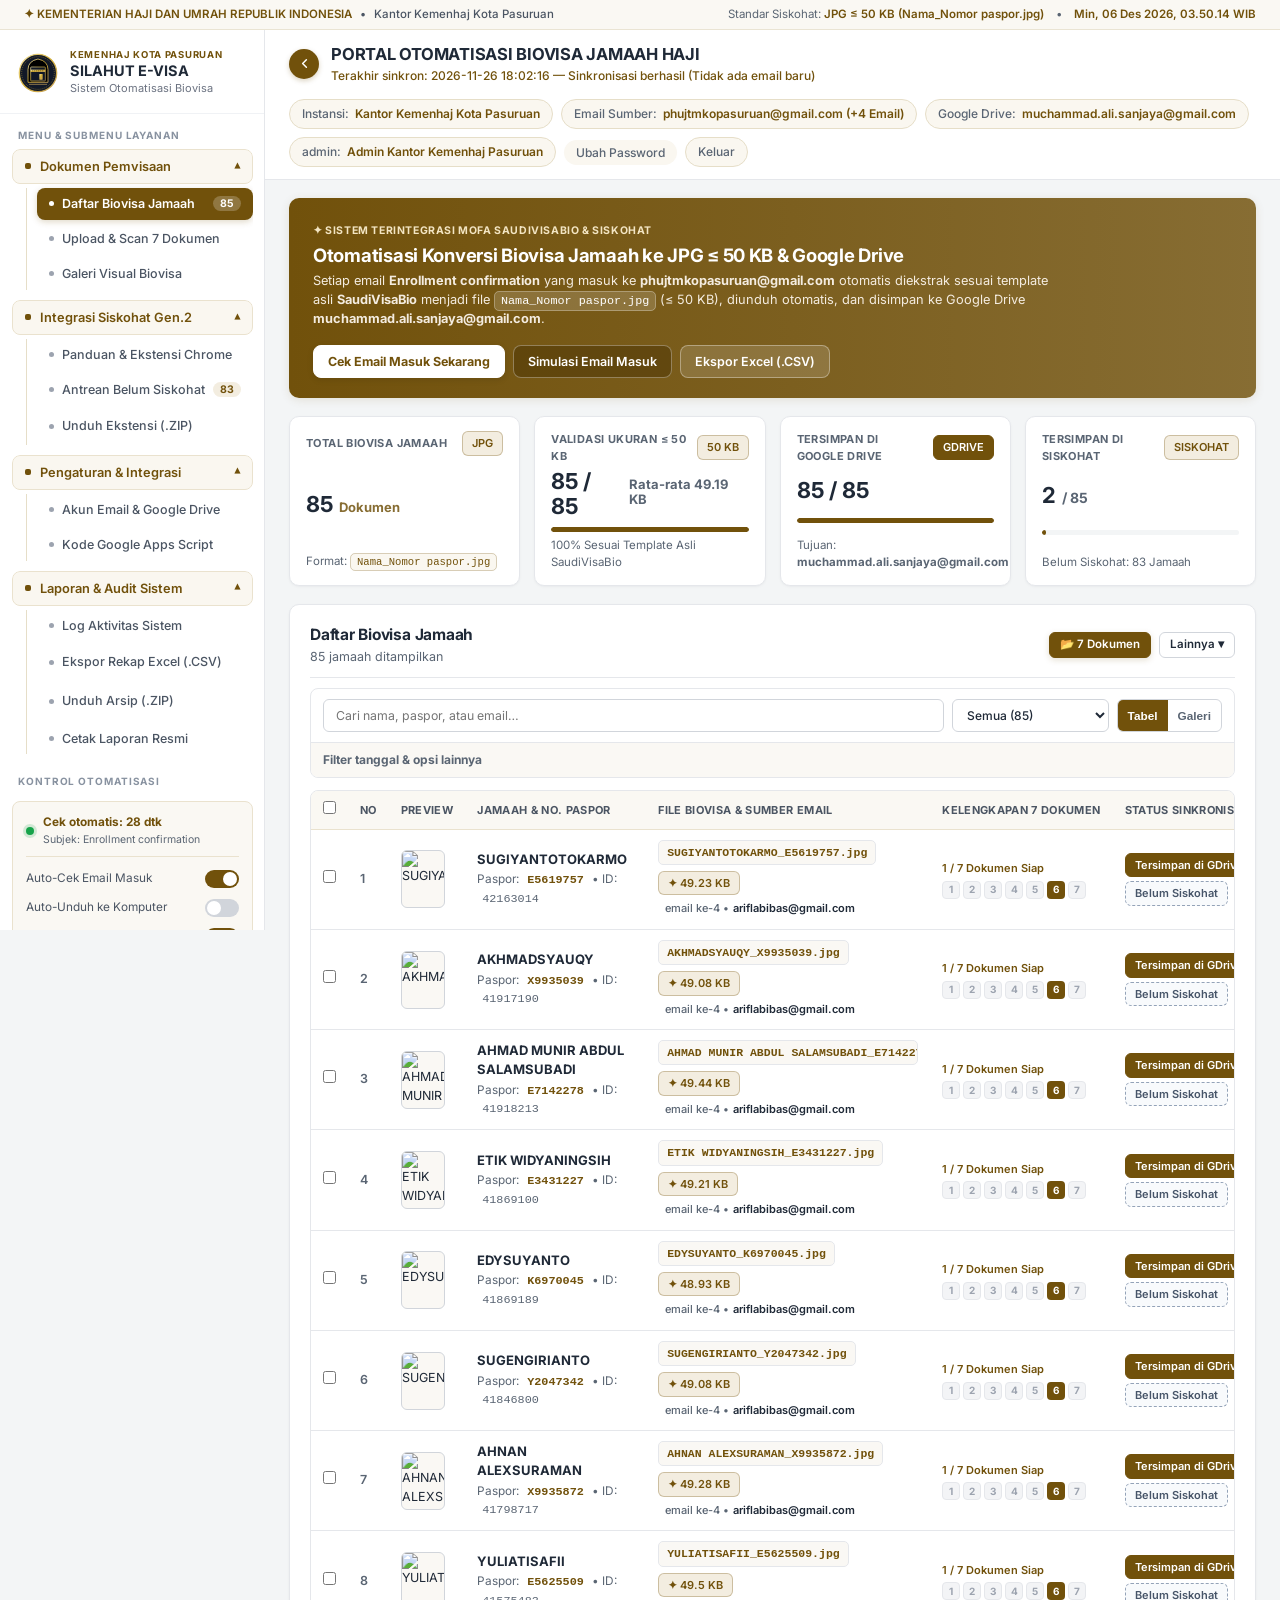
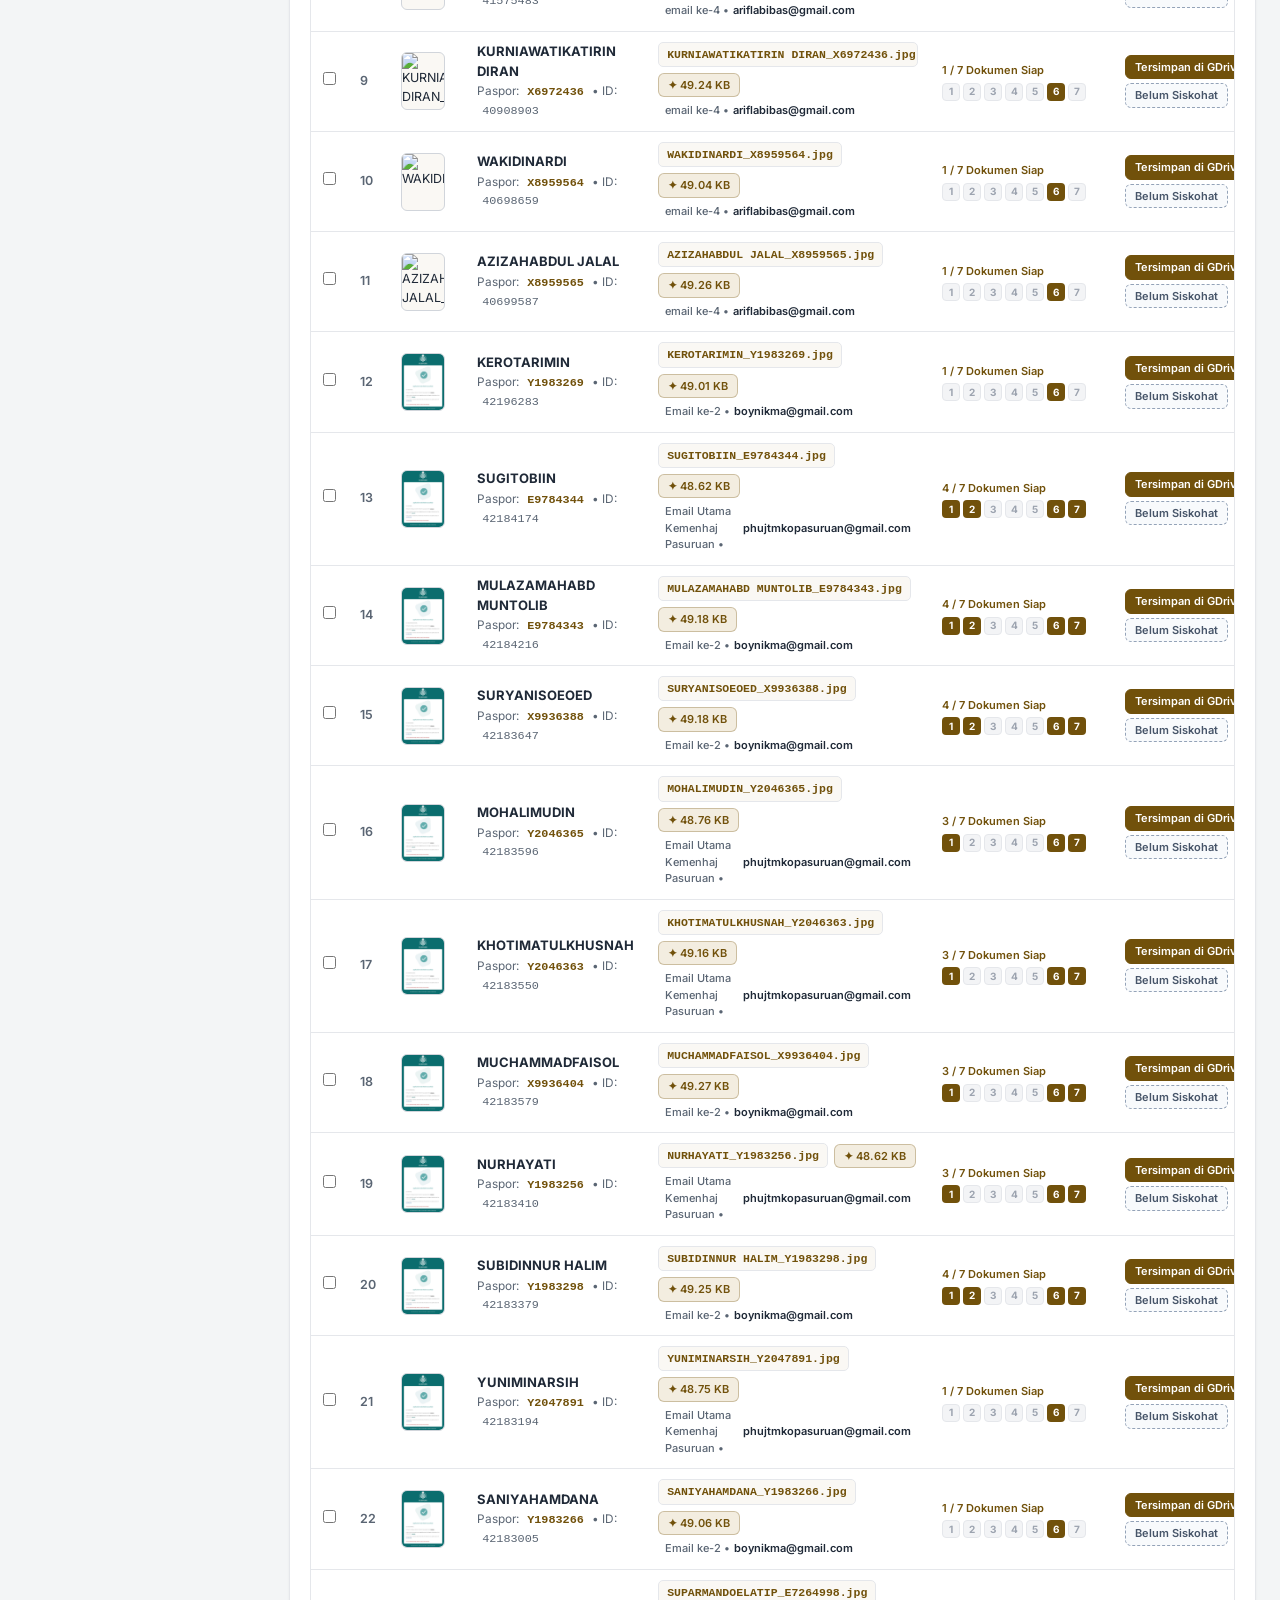
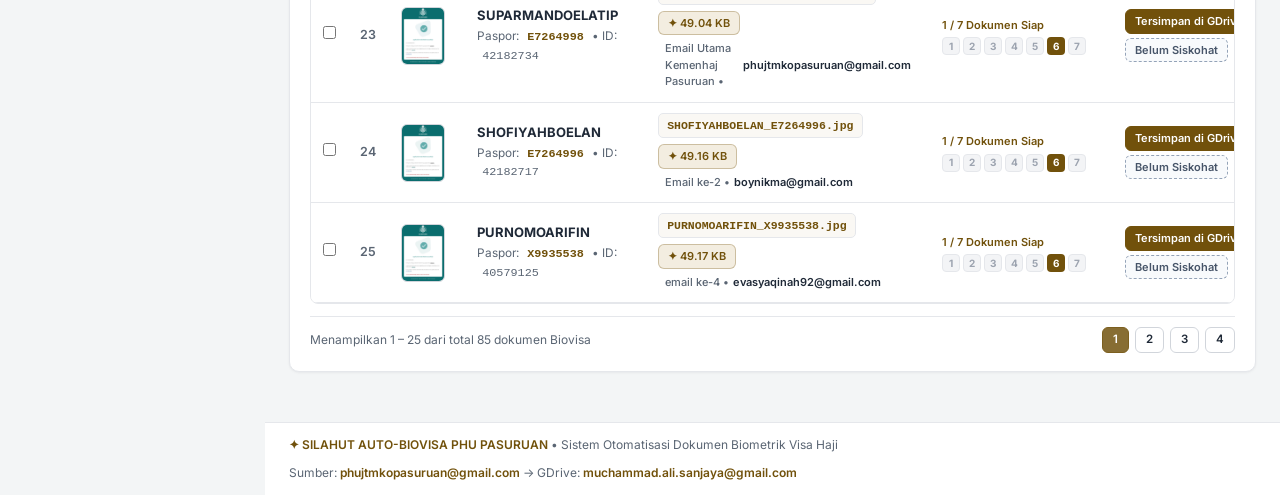
==== commit 5869db42: "Update tampilan identik, data Biovisa & Auto-Siskohat GitHub Pages" ====
--- a/index.html
+++ b/index.html
@@ -237,24 +237,32 @@
                     </div>
 
                     <div class="account-pills">
-                                                <div class="portal-pill-btn" title="Instansi aktif (data terpisah per instansi)">
+                        <div class="portal-pill-btn" id="pill-super-role" style="display:none;" title="Super Admin: akses &amp; agregasi seluruh instansi">
+                            <span style="color:var(--text-secondary);">Peran:</span>
+                            <strong>Super Admin (Semua Instansi)</strong>
+                        </div>
+                        <div class="portal-pill-btn" id="pill-super-instansi" style="display:none;" title="Jumlah instansi terdaftar pada aplikasi">
                             <span style="color:var(--text-secondary);">Instansi:</span>
-                            <strong>Kantor Kemenhaj Kota Pasuruan</strong>
+                            <strong id="pill-super-instansi-count">2 terdaftar</strong>
                         </div>
-                        <div class="portal-pill-btn" title="Akun Gmail Penerima Email MOFA">
+                        <div class="portal-pill-btn" id="pill-admin-instansi" style="" title="Instansi aktif (data terpisah per instansi)">
+                            <span style="color:var(--text-secondary);">Instansi:</span>
+                            <strong id="pill-instansi-name">Kantor Kemenhaj Kota Pasuruan</strong>
+                        </div>
+                        <div class="portal-pill-btn" id="pill-admin-source" style="" title="Akun Gmail Penerima Email MOFA">
                             <span style="color:var(--text-secondary);">Email Sumber:</span>
                             <strong id="header-source-email">phujtmkopasuruan@gmail.com</strong>
                         </div>
-                        <div class="portal-pill-btn" title="Akun Google Drive Penyimpanan Otomatis">
+                        <div class="portal-pill-btn" id="pill-admin-gdrive" style="" title="Akun Google Drive Penyimpanan Otomatis">
                             <span style="color:var(--text-secondary);">Google Drive:</span>
                             <strong id="header-gdrive-email">muchammad.ali.sanjaya@gmail.com</strong>
                         </div>
-                                                <div class="portal-pill-btn" title="Pengguna yang sedang login">
-                            <span style="color:var(--text-secondary);">admin:</span>
-                            <strong>Admin Kantor Kemenhaj Pasuruan</strong>
+                        <div class="portal-pill-btn" title="Pengguna yang sedang login">
+                            <span style="color:var(--text-secondary);" id="pill-user-role">admin:</span>
+                            <strong id="pill-user-name">Admin Kantor Kemenhaj Pasuruan</strong>
                         </div>
                         <button type="button" class="portal-pill-btn" style="border:none;cursor:pointer;font-family:inherit;" onclick="openPasswordModal()">Ubah Password</button>
-                        <a class="portal-pill-btn" href="logout.php" style="text-decoration:none;">Keluar</a>
+                        <a class="portal-pill-btn" id="btn-logout-portal" href="logout.php" style="text-decoration:none;">Keluar</a>
                     </div>
                 </div>
             </header>
@@ -1672,7 +1680,7 @@
  * ============================================================================
  */
 (function() {
-    const INITIAL_SETTINGS = {"source_email":"phujtmkopasuruan@gmail.com","target_gdrive_email":"muchammad.ali.sanjaya@gmail.com","email_subject_filter":"Enrollment confirmation","connection_mode":"gas","imap_app_password":"","gas_gmail_webapp_url":"https://script.google.com/macros/s/AKfycbyIx8j5qKxn3Swo0PkWhy-H7LXjHgINC4oerr193ZJLuLnZgTcfRYV5EQ0IQlC4TGHU/exec","source_accounts":[{"id":"acc_primary","label":"Email Utama Kemenhaj Pasuruan","email":"phujtmkopasuruan@gmail.com","mode":"gas","gas_url":"https://script.google.com/macros/s/AKfycbyIx8j5qKxn3Swo0PkWhy-H7LXjHgINC4oerr193ZJLuLnZgTcfRYV5EQ0IQlC4TGHU/exec","imap_password":"","enabled":true},{"id":"acc_1795578104984_2","label":"Email ke-2","email":"boynikma@gmail.com","mode":"gas","gas_url":"https://script.google.com/macros/s/AKfycbwAWmfaqD5OHe41B11WIg5tVM0Ug93dU3NOF-uVrcsFFEXECf8_KqALFRdjqf0oUFWP/exec","imap_password":"","enabled":true},{"id":"acc_1795590464457_3","label":"Email ke-3","email":"alisanjaya91@gmail.com","mode":"gas","gas_url":"https://script.google.com/macros/s/AKfycbyEINpaOWQbtadL4afb4V3O73MuHvBYxQSW7kqeU4P9391lGGijPZv2rjPvooykvRdn/exec","imap_password":"","enabled":true},{"id":"acc_1795659702484_4","label":"email ke-4","email":"evasyaqinah92@gmail.com","mode":"gas","gas_url":"https://script.google.com/macros/s/AKfycbxQeIQrDf5p5jTGqsjsCzK4l6Dm4Vc0TLoSYB6Y0Pe5oclo2bDSdJyJd9bPZzPJGFtI/exec","imap_password":"","enabled":true},{"id":"acc_1795762666874_5","label":"email ke-5","email":"ariflabibas@gmail.com","mode":"gas","gas_url":"https://script.google.com/macros/s/AKfycbwc8uCtjS7lbvMiAMY8DZuJPyNXZEkjcqQ61e1pUTMKe3-JjoJuYgvo7mKHdUj2UB6e/exec","imap_password":"","enabled":true}],"gas_gdrive_webapp_url":"https://script.google.com/macros/s/AKfycbzyOpflleU5yXKJe7AU8q-zR3l08y7MItBeBCjNWQvPeghD5m9J_t-FPrS1kapaLFQv/exec","gdrive_folder_name":"Biovisa_Jamaah_PHU_Pasuruan","gdrive_folder_id":"","auto_sync_enabled":true,"auto_sync_interval_sec":30,"auto_download_browser":false,"auto_upload_gdrive":true,"process_mode":"both","target_min_kb":42,"target_max_kb":49.5,"strict_50kb_padding":true,"filename_pattern":"{NAMA}_{PASPOR}","uppercase_filename":true,"last_sync_at":"2026-11-27 15:57:16","last_sync_status":"Sinkronisasi berhasil (Tidak ada email baru)"};
+    const INITIAL_SETTINGS = {"source_email":"phujtmkopasuruan@gmail.com","target_gdrive_email":"muchammad.ali.sanjaya@gmail.com","email_subject_filter":"Enrollment confirmation","connection_mode":"gas","imap_app_password":"","gas_gmail_webapp_url":"https://script.google.com/macros/s/AKfycbyIx8j5qKxn3Swo0PkWhy-H7LXjHgINC4oerr193ZJLuLnZgTcfRYV5EQ0IQlC4TGHU/exec","source_accounts":[{"id":"acc_primary","label":"Email Utama Kemenhaj Pasuruan","email":"phujtmkopasuruan@gmail.com","mode":"gas","gas_url":"https://script.google.com/macros/s/AKfycbyIx8j5qKxn3Swo0PkWhy-H7LXjHgINC4oerr193ZJLuLnZgTcfRYV5EQ0IQlC4TGHU/exec","imap_password":"","enabled":true},{"id":"acc_1795578104984_2","label":"Email ke-2","email":"boynikma@gmail.com","mode":"gas","gas_url":"https://script.google.com/macros/s/AKfycbwAWmfaqD5OHe41B11WIg5tVM0Ug93dU3NOF-uVrcsFFEXECf8_KqALFRdjqf0oUFWP/exec","imap_password":"","enabled":true},{"id":"acc_1795590464457_3","label":"Email ke-3","email":"alisanjaya91@gmail.com","mode":"gas","gas_url":"https://script.google.com/macros/s/AKfycbyEINpaOWQbtadL4afb4V3O73MuHvBYxQSW7kqeU4P9391lGGijPZv2rjPvooykvRdn/exec","imap_password":"","enabled":true},{"id":"acc_1795659702484_4","label":"email ke-4","email":"evasyaqinah92@gmail.com","mode":"gas","gas_url":"https://script.google.com/macros/s/AKfycbxQeIQrDf5p5jTGqsjsCzK4l6Dm4Vc0TLoSYB6Y0Pe5oclo2bDSdJyJd9bPZzPJGFtI/exec","imap_password":"","enabled":true},{"id":"acc_1795762666874_5","label":"email ke-5","email":"ariflabibas@gmail.com","mode":"gas","gas_url":"https://script.google.com/macros/s/AKfycbwc8uCtjS7lbvMiAMY8DZuJPyNXZEkjcqQ61e1pUTMKe3-JjoJuYgvo7mKHdUj2UB6e/exec","imap_password":"","enabled":true}],"gas_gdrive_webapp_url":"https://script.google.com/macros/s/AKfycbzyOpflleU5yXKJe7AU8q-zR3l08y7MItBeBCjNWQvPeghD5m9J_t-FPrS1kapaLFQv/exec","gdrive_folder_name":"Biovisa_Jamaah_PHU_Pasuruan","gdrive_folder_id":"","auto_sync_enabled":true,"auto_sync_interval_sec":30,"auto_download_browser":false,"auto_upload_gdrive":true,"process_mode":"both","target_min_kb":42,"target_max_kb":49.5,"strict_50kb_padding":true,"filename_pattern":"{NAMA}_{PASPOR}","uppercase_filename":true,"last_sync_at":"2026-11-27 15:59:02","last_sync_status":"Sinkronisasi berhasil (Tidak ada email baru)"};
     const INITIAL_RECORDS  = [{"id":"bv_c7d88e7519","message_id":"1a060777727af547","nama":"AZIZAHABDUL JALAL","paspor":"X8959565","enrollment_id":"40699587","enrollment_time":"2026-09-02 04:53:52","filename":"AZIZAHABDUL JALAL_X8959565.jpg","size_bytes":50444,"size_kb":49.26,"source_type":"saudivisabio_email","subject":"Enrollment confirmation","from_email":"Mofa <MofaBioApp@mofa.gov.sa>","to_email":"ariflabibas@gmail.com","source_account_email":"ariflabibas@gmail.com","source_account_label":"email ke-4","email_date":"02 Sep 2026, 11:53:55 WIB","body_excerpt":"Application Submitted Successfully \nApplication Submitted Successfully \n\nDear AZIZAHABDUL JALAL، \n\nThank you for enrolling your biometric information for your passport \nnumber: X8959565 . \n\non 2026-09-02 04:53:52 as part of your visa application process to the \nKingdom of Saudi Arabia. and Your Enrollment Id is : 40699587 .\nFor any questions on submission of your biometric data or the status of \nyour visa application, please visit www.mofa.gov.sa \n\n*This is an automated message, please do not re","processed_at":"2026-11-27 13:59:59","gdrive_uploaded":true,"gdrive_file_id":"167MvQlfYAlQZemNaT6dimUi23ag5VDlR","gdrive_url":"https://drive.google.com/file/d/167MvQlfYAlQZemNaT6dimUi23ag5VDlR/view?usp=drivesdk","gdrive_target_email":"muchammad.ali.sanjaya@gmail.com","gdrive_error":"","all_message_ids":["1a060777727af547"]},{"id":"bv_b4b879845f","message_id":"1a0605412eb4b96b","nama":"WAKIDINARDI","paspor":"X8959564","enrollment_id":"40698659","enrollment_time":"2026-09-02 04:15:12","filename":"WAKIDINARDI_X8959564.jpg","size_bytes":50218,"size_kb":49.04,"source_type":"saudivisabio_email","subject":"Enrollment confirmation","from_email":"Mofa <MofaBioApp@mofa.gov.sa>","to_email":"ariflabibas@gmail.com","source_account_email":"ariflabibas@gmail.com","source_account_label":"email ke-4","email_date":"02 Sep 2026, 11:15:15 WIB","body_excerpt":"Application Submitted Successfully \nApplication Submitted Successfully \n\nDear WAKIDINARDI، \n\nThank you for enrolling your biometric information for your passport \nnumber: X8959564 . \n\non 2026-09-02 04:15:12 as part of your visa application process to the \nKingdom of Saudi Arabia. and Your Enrollment Id is : 40698659 .\nFor any questions on submission of your biometric data or the status of \nyour visa application, please visit www.mofa.gov.sa \n\n*This is an automated message, please do not reply to","processed_at":"2026-11-27 13:59:54","gdrive_uploaded":true,"gdrive_file_id":"1Dw99xH2ZrynFcr3ON3ehEkOUEzjc6gdb","gdrive_url":"https://drive.google.com/file/d/1Dw99xH2ZrynFcr3ON3ehEkOUEzjc6gdb/view?usp=drivesdk","gdrive_target_email":"muchammad.ali.sanjaya@gmail.com","gdrive_error":"","all_message_ids":["1a0605412eb4b96b"]},{"id":"bv_a11582bfc3","message_id":"1a0a3d66154d438e","nama":"KURNIAWATIKATIRIN DIRAN","paspor":"X6972436","enrollment_id":"40908903","enrollment_time":"2026-09-15 06:52:05","filename":"KURNIAWATIKATIRIN DIRAN_X6972436.jpg","size_bytes":50425,"size_kb":49.24,"source_type":"saudivisabio_email","subject":"Enrollment confirmation","from_email":"Mofa <MofaBioApp@mofa.gov.sa>","to_email":"ariflabibas@gmail.com","source_account_email":"ariflabibas@gmail.com","source_account_label":"email ke-4","email_date":"15 Sep 2026, 13:52:08 WIB","body_excerpt":"Application Submitted Successfully \nApplication Submitted Successfully \n\nDear KURNIAWATIKATIRIN DIRAN، \n\nThank you for enrolling your biometric information for your passport \nnumber: X6972436 . \n\non 2026-09-15 06:52:05 as part of your visa application process to the \nKingdom of Saudi Arabia. and Your Enrollment Id is : 40908903 .\nFor any questions on submission of your biometric data or the status of \nyour visa application, please visit www.mofa.gov.sa \n\n*This is an automated message, please do ","processed_at":"2026-11-27 13:59:51","gdrive_uploaded":true,"gdrive_file_id":"1oLg6z1voP3UqBpRHzg1-CVIaLOPyRBkO","gdrive_url":"https://drive.google.com/file/d/1oLg6z1voP3UqBpRHzg1-CVIaLOPyRBkO/view?usp=drivesdk","gdrive_target_email":"muchammad.ali.sanjaya@gmail.com","gdrive_error":"","all_message_ids":["1a0a3d66154d438e"]},{"id":"bv_25ed7a3867","message_id":"1a15c0a64c33d0c7","nama":"YULIATISAFII","paspor":"E5625509","enrollment_id":"41575483","enrollment_time":"2026-10-21 01:19:01","filename":"YULIATISAFII_E5625509.jpg","size_bytes":50688,"size_kb":49.5,"source_type":"saudivisabio_email","subject":"Enrollment confirmation","from_email":"Mofa <MofaBioApp@mofa.gov.sa>","to_email":"ariflabibas@gmail.com","source_account_email":"ariflabibas@gmail.com","source_account_label":"email ke-4","email_date":"21 Oct 2026, 08:19:05 WIB","body_excerpt":"Application Submitted Successfully \nApplication Submitted Successfully \n\nDear YULIATISAFII، \n\nThank you for enrolling your biometric information for your passport \nnumber: E5625509 . \n\non 2026-10-21 01:19:01 as part of your visa application process to the \nKingdom of Saudi Arabia. and Your Enrollment Id is : 41575483 .\nFor any questions on submission of your biometric data or the status of \nyour visa application, please visit www.mofa.gov.sa \n\n*This is an automated message, please do not reply t","processed_at":"2026-11-27 13:59:47","gdrive_uploaded":true,"gdrive_file_id":"1PwuGvidUTjE2CbIlszXO4LC-P6_tg2WO","gdrive_url":"https://drive.google.com/file/d/1PwuGvidUTjE2CbIlszXO4LC-P6_tg2WO/view?usp=drivesdk","gdrive_target_email":"muchammad.ali.sanjaya@gmail.com","gdrive_error":"","all_message_ids":["1a15c0a64c33d0c7"]},{"id":"bv_8145fd3db9","message_id":"1a19f644358c1bd1","nama":"AHNAN ALEXSURAMAN","paspor":"X9935872","enrollment_id":"41798717","enrollment_time":"2026-11-03 03:11:44","filename":"AHNAN ALEXSURAMAN_X9935872.jpg","size_bytes":50466,"size_kb":49.28,"source_type":"saudivisabio_email","subject":"Enrollment confirmation","from_email":"Mofa <MofaBioApp@mofa.gov.sa>","to_email":"ariflabibas@gmail.com","source_account_email":"ariflabibas@gmail.com","source_account_label":"email ke-4","email_date":"03 Nov 2026, 10:11:47 WIB","body_excerpt":"Application Submitted Successfully \nApplication Submitted Successfully \n\nDear AHNAN ALEXSURAMAN، \n\nThank you for enrolling your biometric information for your passport \nnumber: X9935872 . \n\non 2026-11-03 03:11:44 as part of your visa application process to the \nKingdom of Saudi Arabia. and Your Enrollment Id is : 41798717 .\nFor any questions on submission of your biometric data or the status of \nyour visa application, please visit www.mofa.gov.sa \n\n*This is an automated message, please do not re","processed_at":"2026-11-27 13:59:42","gdrive_uploaded":true,"gdrive_file_id":"1OxWYrWMLb1-HIji4Oa4TFCUE6Jtzz5yc","gdrive_url":"https://drive.google.com/file/d/1OxWYrWMLb1-HIji4Oa4TFCUE6Jtzz5yc/view?usp=drivesdk","gdrive_target_email":"muchammad.ali.sanjaya@gmail.com","gdrive_error":"","all_message_ids":["1a19f644358c1bd1"]},{"id":"bv_2d452911e7","message_id":"1a1aa659be03e3a2","nama":"SUGENGIRIANTO","paspor":"Y2047342","enrollment_id":"41846800","enrollment_time":"2026-11-05 06:29:00","filename":"SUGENGIRIANTO_Y2047342.jpg","size_bytes":50263,"size_kb":49.08,"source_type":"saudivisabio_email","subject":"Enrollment confirmation","from_email":"Mofa <MofaBioApp@mofa.gov.sa>","to_email":"ariflabibas@gmail.com","source_account_email":"ariflabibas@gmail.com","source_account_label":"email ke-4","email_date":"05 Nov 2026, 13:29:04 WIB","body_excerpt":"Application Submitted Successfully \nApplication Submitted Successfully \n\nDear SUGENGIRIANTO، \n\nThank you for enrolling your biometric information for your passport \nnumber: Y2047342 . \n\non 2026-11-05 06:29:00 as part of your visa application process to the \nKingdom of Saudi Arabia. and Your Enrollment Id is : 41846800 .\nFor any questions on submission of your biometric data or the status of \nyour visa application, please visit www.mofa.gov.sa \n\n*This is an automated message, please do not reply ","processed_at":"2026-11-27 13:59:38","gdrive_uploaded":true,"gdrive_file_id":"1jSBR_oZ4tJFCMaCUwcq7Osf-1jHg2gwD","gdrive_url":"https://drive.google.com/file/d/1jSBR_oZ4tJFCMaCUwcq7Osf-1jHg2gwD/view?usp=drivesdk","gdrive_target_email":"muchammad.ali.sanjaya@gmail.com","gdrive_error":"","all_message_ids":["1a1aa659be03e3a2"]},{"id":"bv_0c39a1faab","message_id":"1a1aebb6ff3a23de","nama":"EDYSUYANTO","paspor":"K6970045","enrollment_id":"41869189","enrollment_time":"2026-11-06 02:41:15","filename":"EDYSUYANTO_K6970045.jpg","size_bytes":50100,"size_kb":48.93,"source_type":"saudivisabio_email","subject":"Enrollment confirmation","from_email":"Mofa <MofaBioApp@mofa.gov.sa>","to_email":"ariflabibas@gmail.com","source_account_email":"ariflabibas@gmail.com","source_account_label":"email ke-4","email_date":"06 Nov 2026, 09:41:18 WIB","body_excerpt":"Application Submitted Successfully \nApplication Submitted Successfully \n\nDear EDYSUYANTO، \n\nThank you for enrolling your biometric information for your passport \nnumber: K6970045 . \n\non 2026-11-06 02:41:15 as part of your visa application process to the \nKingdom of Saudi Arabia. and Your Enrollment Id is : 41869189 .\nFor any questions on submission of your biometric data or the status of \nyour visa application, please visit www.mofa.gov.sa \n\n*This is an automated message, please do not reply to ","processed_at":"2026-11-27 13:59:32","gdrive_uploaded":true,"gdrive_file_id":"1ZzA7qVnXXDpzitv9Zny3Kdi6oyVfUgHQ","gdrive_url":"https://drive.google.com/file/d/1ZzA7qVnXXDpzitv9Zny3Kdi6oyVfUgHQ/view?usp=drivesdk","gdrive_target_email":"muchammad.ali.sanjaya@gmail.com","gdrive_error":"","all_message_ids":["1a1aebb6ff3a23de"]},{"id":"bv_87bfc0b0fc","message_id":"1a1aeb2d36754951","nama":"ETIK WIDYANINGSIH","paspor":"E3431227","enrollment_id":"41869100","enrollment_time":"2026-11-06 02:31:51","filename":"ETIK WIDYANINGSIH_E3431227.jpg","size_bytes":50390,"size_kb":49.21,"source_type":"saudivisabio_email","subject":"Enrollment confirmation","from_email":"Mofa <MofaBioApp@mofa.gov.sa>","to_email":"ariflabibas@gmail.com","source_account_email":"ariflabibas@gmail.com","source_account_label":"email ke-4","email_date":"06 Nov 2026, 09:31:55 WIB","body_excerpt":"Application Submitted Successfully \nApplication Submitted Successfully \n\nDear ETIK WIDYANINGSIH، \n\nThank you for enrolling your biometric information for your passport \nnumber: E3431227 . \n\non 2026-11-06 02:31:51 as part of your visa application process to the \nKingdom of Saudi Arabia. and Your Enrollment Id is : 41869100 .\nFor any questions on submission of your biometric data or the status of \nyour visa application, please visit www.mofa.gov.sa \n\n*This is an automated message, please do not re","processed_at":"2026-11-27 13:59:28","gdrive_uploaded":true,"gdrive_file_id":"1i8Z_h66B7igraQkLHbkH6UW9Gse-fbgB","gdrive_url":"https://drive.google.com/file/d/1i8Z_h66B7igraQkLHbkH6UW9Gse-fbgB/view?usp=drivesdk","gdrive_target_email":"muchammad.ali.sanjaya@gmail.com","gdrive_error":"","all_message_ids":["1a1aeb2d36754951"]},{"id":"bv_5ca5a84f46","message_id":"1a1be51aaa86280e","nama":"AHMAD MUNIR ABDUL SALAMSUBADI","paspor":"E7142278","enrollment_id":"41918213","enrollment_time":"2026-11-09 03:19:39","filename":"AHMAD MUNIR ABDUL SALAMSUBADI_E7142278.jpg","size_bytes":50622,"size_kb":49.44,"source_type":"saudivisabio_email","subject":"Enrollment confirmation","from_email":"Mofa <MofaBioApp@mofa.gov.sa>","to_email":"ariflabibas@gmail.com","source_account_email":"ariflabibas@gmail.com","source_account_label":"email ke-4","email_date":"09 Nov 2026, 10:19:43 WIB","body_excerpt":"Application Submitted Successfully \nApplication Submitted Successfully \n\nDear AHMAD MUNIR ABDUL SALAMSUBADI، \n\nThank you for enrolling your biometric information for your passport \nnumber: E7142278 . \n\non 2026-11-09 03:19:39 as part of your visa application process to the \nKingdom of Saudi Arabia. and Your Enrollment Id is : 41918213 .\nFor any questions on submission of your biometric data or the status of \nyour visa application, please visit www.mofa.gov.sa \n\n*This is an automated message, plea","processed_at":"2026-11-27 13:59:24","gdrive_uploaded":true,"gdrive_file_id":"1xt_hGFKtcj9QOk1vqX2nkKaNT9ZlRvVK","gdrive_url":"https://drive.google.com/file/d/1xt_hGFKtcj9QOk1vqX2nkKaNT9ZlRvVK/view?usp=drivesdk","gdrive_target_email":"muchammad.ali.sanjaya@gmail.com","gdrive_error":"","all_message_ids":["1a1be51aaa86280e"]},{"id":"bv_77f1c55652","message_id":"1a1be0bb8e19fee5","nama":"AKHMADSYAUQY","paspor":"X9935039","enrollment_id":"41917190","enrollment_time":"2026-11-09 02:03:15","filename":"AKHMADSYAUQY_X9935039.jpg","size_bytes":50261,"size_kb":49.08,"source_type":"saudivisabio_email","subject":"Enrollment confirmation","from_email":"Mofa <MofaBioApp@mofa.gov.sa>","to_email":"ariflabibas@gmail.com","source_account_email":"ariflabibas@gmail.com","source_account_label":"email ke-4","email_date":"09 Nov 2026, 09:03:18 WIB","body_excerpt":"Application Submitted Successfully \nApplication Submitted Successfully \n\nDear AKHMADSYAUQY، \n\nThank you for enrolling your biometric information for your passport \nnumber: X9935039 . \n\non 2026-11-09 02:03:15 as part of your visa application process to the \nKingdom of Saudi Arabia. and Your Enrollment Id is : 41917190 .\nFor any questions on submission of your biometric data or the status of \nyour visa application, please visit www.mofa.gov.sa \n\n*This is an automated message, please do not reply t","processed_at":"2026-11-27 13:59:19","gdrive_uploaded":true,"gdrive_file_id":"1znsZbrLxDRP9vX4KBcGfjZP-0Af1ZaQ4","gdrive_url":"https://drive.google.com/file/d/1znsZbrLxDRP9vX4KBcGfjZP-0Af1ZaQ4/view?usp=drivesdk","gdrive_target_email":"muchammad.ali.sanjaya@gmail.com","gdrive_error":"","all_message_ids":["1a1be0bb8e19fee5"]},{"id":"bv_0969fdaaf1","message_id":"1a2102601aae96db","nama":"SUGIYANTOTOKARMO","paspor":"E5619757","enrollment_id":"42163014","enrollment_time":"2026-11-25 00:40:50","filename":"SUGIYANTOTOKARMO_E5619757.jpg","size_bytes":50414,"size_kb":49.23,"source_type":"saudivisabio_email","subject":"Enrollment confirmation","from_email":"Mofa <MofaBioApp@mofa.gov.sa>","to_email":"ariflabibas@gmail.com","source_account_email":"ariflabibas@gmail.com","source_account_label":"email ke-4","email_date":"25 Nov 2026, 07:40:54 WIB","body_excerpt":"Application Submitted Successfully \nApplication Submitted Successfully \n\nDear SUGIYANTOTOKARMO، \n\nThank you for enrolling your biometric information for your passport \nnumber: E5619757 . \n\non 2026-11-25 00:40:50 as part of your visa application process to the \nKingdom of Saudi Arabia. and Your Enrollment Id is : 42163014 .\nFor any questions on submission of your biometric data or the status of \nyour visa application, please visit www.mofa.gov.sa \n\n*This is an automated message, please do not rep","processed_at":"2026-11-27 13:59:14","gdrive_uploaded":true,"gdrive_file_id":"1TTyKTzhHANoeo5BDZf09XBMwWT6maKck","gdrive_url":"https://drive.google.com/file/d/1TTyKTzhHANoeo5BDZf09XBMwWT6maKck/view?usp=drivesdk","gdrive_target_email":"muchammad.ali.sanjaya@gmail.com","gdrive_error":"","all_message_ids":["1a2102601aae96db"]},{"id":"bv_fc3801229c","message_id":"1a03c1ccc961dc83","nama":"PURNOMOARIFIN","paspor":"X9935538","enrollment_id":"40579125","enrollment_time":"2026-08-26 03:28:23","filename":"PURNOMOARIFIN_X9935538.jpg","size_bytes":50350,"size_kb":49.17,"source_type":"saudivisabio_email","subject":"Enrollment confirmation","from_email":"Mofa <MofaBioApp@mofa.gov.sa>","to_email":"evasyaqinah92@gmail.com","source_account_email":"evasyaqinah92@gmail.com","source_account_label":"email ke-4","email_date":"26 Aug 2026, 10:28:27 WIB","body_excerpt":"Application Submitted Successfully \nApplication Submitted Successfully \n\nDear PURNOMOARIFIN، \n\nThank you for enrolling your biometric information for your passport \nnumber: X9935538 . \n\non 2026-08-26 03:28:23 as part of your visa application process to the \nKingdom of Saudi Arabia. and Your Enrollment Id is : 40579125 .\nFor any questions on submission of your biometric data or the status of \nyour visa application, please visit www.mofa.gov.sa \n\n*This is an automated message, please do not reply ","processed_at":"2026-11-26 18:24:52","gdrive_uploaded":true,"gdrive_file_id":"1uO36pAEsnhGusvzmxOo365Yy8cxK5NzB","gdrive_url":"https://drive.google.com/file/d/1uO36pAEsnhGusvzmxOo365Yy8cxK5NzB/view?usp=drivesdk","gdrive_target_email":"muchammad.ali.sanjaya@gmail.com","gdrive_error":"","all_message_ids":["1a03c1ccc961dc83"]},{"id":"bv_7788677e35","message_id":"1a03bc4c9b4116cd","nama":"JUNIADISUNARSO","paspor":"X9935067","enrollment_id":"40577862","enrollment_time":"2026-08-26 01:52:12","filename":"JUNIADISUNARSO_X9935067.jpg","size_bytes":50376,"size_kb":49.2,"source_type":"saudivisabio_email","subject":"Enrollment confirmation","from_email":"Mofa <MofaBioApp@mofa.gov.sa>","to_email":"evasyaqinah92@gmail.com","source_account_email":"evasyaqinah92@gmail.com","source_account_label":"email ke-4","email_date":"26 Aug 2026, 08:52:16 WIB","body_excerpt":"Application Submitted Successfully \nApplication Submitted Successfully \n\nDear JUNIADISUNARSO، \n\nThank you for enrolling your biometric information for your passport \nnumber: X9935067 . \n\non 2026-08-26 01:52:12 as part of your visa application process to the \nKingdom of Saudi Arabia. and Your Enrollment Id is : 40577862 .\nFor any questions on submission of your biometric data or the status of \nyour visa application, please visit www.mofa.gov.sa \n\n*This is an automated message, please do not reply","processed_at":"2026-11-26 18:24:47","gdrive_uploaded":true,"gdrive_file_id":"1MFWwFzFwp1LBtSGCewhQpWy0FiWYh7-t","gdrive_url":"https://drive.google.com/file/d/1MFWwFzFwp1LBtSGCewhQpWy0FiWYh7-t/view?usp=drivesdk","gdrive_target_email":"muchammad.ali.sanjaya@gmail.com","gdrive_error":"","all_message_ids":["1a03bc4c9b4116cd"]},{"id":"bv_ed9e17a151","message_id":"1a03baac1b6e531c","nama":"SUKMAWANTIRAHAYU","paspor":"X9935236","enrollment_id":"40577541","enrollment_time":"2026-08-26 01:23:52","filename":"SUKMAWANTIRAHAYU_X9935236.jpg","size_bytes":50538,"size_kb":49.35,"source_type":"saudivisabio_email","subject":"Enrollment confirmation","from_email":"Mofa <MofaBioApp@mofa.gov.sa>","to_email":"evasyaqinah92@gmail.com","source_account_email":"evasyaqinah92@gmail.com","source_account_label":"email ke-4","email_date":"26 Aug 2026, 08:23:55 WIB","body_excerpt":"Application Submitted Successfully \nApplication Submitted Successfully \n\nDear SUKMAWANTIRAHAYU، \n\nThank you for enrolling your biometric information for your passport \nnumber: X9935236 . \n\non 2026-08-26 01:23:52 as part of your visa application process to the \nKingdom of Saudi Arabia. and Your Enrollment Id is : 40577541 .\nFor any questions on submission of your biometric data or the status of \nyour visa application, please visit www.mofa.gov.sa \n\n*This is an automated message, please do not rep","processed_at":"2026-11-26 18:24:42","gdrive_uploaded":true,"gdrive_file_id":"1B6p88MEQQqf88r8awTsLn2iQjdNgTgFy","gdrive_url":"https://drive.google.com/file/d/1B6p88MEQQqf88r8awTsLn2iQjdNgTgFy/view?usp=drivesdk","gdrive_target_email":"muchammad.ali.sanjaya@gmail.com","gdrive_error":"","all_message_ids":["1a03baac1b6e531c"]},{"id":"bv_56ba20147a","message_id":"1a06114d3391cfed","nama":"CHURRIMATULLAICHA","paspor":"X9935720","enrollment_id":"40706274","enrollment_time":"2026-09-02 07:45:43","filename":"CHURRIMATULLAICHA_X9935720.jpg","size_bytes":50544,"size_kb":49.36,"source_type":"saudivisabio_email","subject":"Enrollment confirmation","from_email":"Mofa <MofaBioApp@mofa.gov.sa>","to_email":"evasyaqinah92@gmail.com","source_account_email":"evasyaqinah92@gmail.com","source_account_label":"email ke-4","email_date":"02 Sep 2026, 14:45:46 WIB","body_excerpt":"Application Submitted Successfully \nApplication Submitted Successfully \n\nDear CHURRIMATULLAICHA، \n\nThank you for enrolling your biometric information for your passport \nnumber: X9935720 . \n\non 2026-09-02 07:45:43 as part of your visa application process to the \nKingdom of Saudi Arabia. and Your Enrollment Id is : 40706274 .\nFor any questions on submission of your biometric data or the status of \nyour visa application, please visit www.mofa.gov.sa \n\n*This is an automated message, please do not re","processed_at":"2026-11-26 18:24:37","gdrive_uploaded":true,"gdrive_file_id":"1PI62lNFw0WkPcuobgSgri7Ber1BOLY-P","gdrive_url":"https://drive.google.com/file/d/1PI62lNFw0WkPcuobgSgri7Ber1BOLY-P/view?usp=drivesdk","gdrive_target_email":"muchammad.ali.sanjaya@gmail.com","gdrive_error":"","all_message_ids":["1a06114d3391cfed"]},{"id":"bv_3f897948d7","message_id":"1a0601a1f76643a2","nama":"MASUDABD KADIR","paspor":"X9934550","enrollment_id":"40697387","enrollment_time":"2026-09-02 03:11:54","filename":"MASUDABD KADIR_X9934550.jpg","size_bytes":50333,"size_kb":49.15,"source_type":"saudivisabio_email","subject":"Enrollment confirmation","from_email":"Mofa <MofaBioApp@mofa.gov.sa>","to_email":"evasyaqinah92@gmail.com","source_account_email":"evasyaqinah92@gmail.com","source_account_label":"email ke-4","email_date":"02 Sep 2026, 10:11:57 WIB","body_excerpt":"Application Submitted Successfully \nApplication Submitted Successfully \n\nDear MASUDABD KADIR، \n\nThank you for enrolling your biometric information for your passport \nnumber: X9934550 . \n\non 2026-09-02 03:11:54 as part of your visa application process to the \nKingdom of Saudi Arabia. and Your Enrollment Id is : 40697387 .\nFor any questions on submission of your biometric data or the status of \nyour visa application, please visit www.mofa.gov.sa \n\n*This is an automated message, please do not reply","processed_at":"2026-11-26 18:24:33","gdrive_uploaded":true,"gdrive_file_id":"1cPzJXnbK7JWAJdsEZDscaDtbTa5WgmNz","gdrive_url":"https://drive.google.com/file/d/1cPzJXnbK7JWAJdsEZDscaDtbTa5WgmNz/view?usp=drivesdk","gdrive_target_email":"muchammad.ali.sanjaya@gmail.com","gdrive_error":"","all_message_ids":["1a0601a1f76643a2"]},{"id":"bv_65ee72d9df","message_id":"1a06000be39b4897","nama":"KHORIDATULBAKHIYAH","paspor":"X9934552","enrollment_id":"40696992","enrollment_time":"2026-09-02 02:44:11","filename":"KHORIDATULBAKHIYAH_X9934552.jpg","size_bytes":50573,"size_kb":49.39,"source_type":"saudivisabio_email","subject":"Enrollment confirmation","from_email":"Mofa <MofaBioApp@mofa.gov.sa>","to_email":"evasyaqinah92@gmail.com","source_account_email":"evasyaqinah92@gmail.com","source_account_label":"email ke-4","email_date":"02 Sep 2026, 09:44:14 WIB","body_excerpt":"Application Submitted Successfully \nApplication Submitted Successfully \n\nDear KHORIDATULBAKHIYAH، \n\nThank you for enrolling your biometric information for your passport \nnumber: X9934552 . \n\non 2026-09-02 02:44:11 as part of your visa application process to the \nKingdom of Saudi Arabia. and Your Enrollment Id is : 40696992 .\nFor any questions on submission of your biometric data or the status of \nyour visa application, please visit www.mofa.gov.sa \n\n*This is an automated message, please do not r","processed_at":"2026-11-26 18:24:29","gdrive_uploaded":true,"gdrive_file_id":"1o0VqgZj1C2AYWoNSLMapP92ivASkCHFU","gdrive_url":"https://drive.google.com/file/d/1o0VqgZj1C2AYWoNSLMapP92ivASkCHFU/view?usp=drivesdk","gdrive_target_email":"muchammad.ali.sanjaya@gmail.com","gdrive_error":"","all_message_ids":["1a06000be39b4897"]},{"id":"bv_0c572d12e6","message_id":"1a11e92efa126d96","nama":"DADY ROSYADIKURDI","paspor":"X9936057","enrollment_id":"41368111","enrollment_time":"2026-10-09 02:51:41","filename":"DADY ROSYADIKURDI_X9936057.jpg","size_bytes":50530,"size_kb":49.35,"source_type":"saudivisabio_email","subject":"Enrollment confirmation","from_email":"Mofa <MofaBioApp@mofa.gov.sa>","to_email":"evasyaqinah92+1@gmail.com","source_account_email":"evasyaqinah92@gmail.com","source_account_label":"email ke-4","email_date":"09 Oct 2026, 09:51:45 WIB","body_excerpt":"Application Submitted Successfully \nApplication Submitted Successfully \n\nDear DADY ROSYADIKURDI، \n\nThank you for enrolling your biometric information for your passport \nnumber: X9936057 . \n\non 2026-10-09 02:51:41 as part of your visa application process to the \nKingdom of Saudi Arabia. and Your Enrollment Id is : 41368111 .\nFor any questions on submission of your biometric data or the status of \nyour visa application, please visit www.mofa.gov.sa \n\n*This is an automated message, please do not re","processed_at":"2026-11-26 18:24:25","gdrive_uploaded":true,"gdrive_file_id":"1UrTnqeGtzVjspXQ83aeP8Mu8vJlhNgDI","gdrive_url":"https://drive.google.com/file/d/1UrTnqeGtzVjspXQ83aeP8Mu8vJlhNgDI/view?usp=drivesdk","gdrive_target_email":"muchammad.ali.sanjaya@gmail.com","gdrive_error":"","all_message_ids":["1a11e92efa126d96","1a11e95367ae5244"]},{"id":"bv_0e096b47b0","message_id":"1a11e7fcfabd72ef","nama":"NHERNAWATI","paspor":"Y2046511","enrollment_id":"41367943","enrollment_time":"2026-10-09 02:30:49","filename":"NHERNAWATI_Y2046511.jpg","size_bytes":50103,"size_kb":48.93,"source_type":"saudivisabio_email","subject":"Enrollment confirmation","from_email":"Mofa <MofaBioApp@mofa.gov.sa>","to_email":"evasyaqinah92+1@gmail.com","source_account_email":"evasyaqinah92@gmail.com","source_account_label":"email ke-4","email_date":"09 Oct 2026, 09:30:52 WIB","body_excerpt":"Application Submitted Successfully \nApplication Submitted Successfully \n\nDear NHERNAWATI، \n\nThank you for enrolling your biometric information for your passport \nnumber: Y2046511 . \n\non 2026-10-09 02:30:49 as part of your visa application process to the \nKingdom of Saudi Arabia. and Your Enrollment Id is : 41367943 .\nFor any questions on submission of your biometric data or the status of \nyour visa application, please visit www.mofa.gov.sa \n\n*This is an automated message, please do not reply to ","processed_at":"2026-11-26 18:24:20","gdrive_uploaded":true,"gdrive_file_id":"1ENWCjp5FkpRyzEOc3ADF4Pam9h7So0Ix","gdrive_url":"https://drive.google.com/file/d/1ENWCjp5FkpRyzEOc3ADF4Pam9h7So0Ix/view?usp=drivesdk","gdrive_target_email":"muchammad.ali.sanjaya@gmail.com","gdrive_error":"","all_message_ids":["1a11e7fcfabd72ef"]},{"id":"bv_a8256f5b35","message_id":"1a1798848a069c1c","nama":"DEWI DJULAIHAHMUNIR","paspor":"F0146555","enrollment_id":"41691052","enrollment_time":"2026-10-26 04:01:37","filename":"DEWI DJULAIHAHMUNIR_F0146555.jpg","size_bytes":50560,"size_kb":49.38,"source_type":"saudivisabio_email","subject":"Enrollment confirmation","from_email":"Mofa <MofaBioApp@mofa.gov.sa>","to_email":"evasyaqinah92+1@gmail.com","source_account_email":"evasyaqinah92@gmail.com","source_account_label":"email ke-4","email_date":"27 Oct 2026, 01:45:23 WIB","body_excerpt":"Application Submitted Successfully \nApplication Submitted Successfully \n\nDear DEWI DJULAIHAHMUNIR، \n\nThank you for enrolling your biometric information for your passport \nnumber: F0146555 . \n\non 2026-10-26 04:01:37 as part of your visa application process to the \nKingdom of Saudi Arabia. and Your Enrollment Id is : 41691052 .\nFor any questions on submission of your biometric data or the status of \nyour visa application, please visit www.mofa.gov.sa \n\n*This is an automated message, please do not ","processed_at":"2026-11-26 18:24:16","gdrive_uploaded":true,"gdrive_file_id":"1txLJqn5vnOCssNnEUNuhrVt6liwxPotw","gdrive_url":"https://drive.google.com/file/d/1txLJqn5vnOCssNnEUNuhrVt6liwxPotw/view?usp=drivesdk","gdrive_target_email":"muchammad.ali.sanjaya@gmail.com","gdrive_error":"","all_message_ids":["1a1798848a069c1c"]},{"id":"bv_25f4bb7cf6","message_id":"1a19a32b3e655f66","nama":"SUGIANTOMULYONO SYAIK","paspor":"E7372511","enrollment_id":"41779666","enrollment_time":"2026-11-02 02:59:30","filename":"SUGIANTOMULYONO SYAIK_E7372511.jpg","size_bytes":50671,"size_kb":49.48,"source_type":"saudivisabio_email","subject":"Enrollment confirmation","from_email":"Mofa <MofaBioApp@mofa.gov.sa>","to_email":"evasyaqinah92+1@gmail.com","source_account_email":"evasyaqinah92@gmail.com","source_account_label":"email ke-4","email_date":"02 Nov 2026, 09:59:34 WIB","body_excerpt":"Application Submitted Successfully \nApplication Submitted Successfully \n\nDear SUGIANTOMULYONO SYAIK، \n\nThank you for enrolling your biometric information for your passport \nnumber: E7372511 . \n\non 2026-11-02 02:59:30 as part of your visa application process to the \nKingdom of Saudi Arabia. and Your Enrollment Id is : 41779666 .\nFor any questions on submission of your biometric data or the status of \nyour visa application, please visit www.mofa.gov.sa \n\n*This is an automated message, please do no","processed_at":"2026-11-26 18:24:12","gdrive_uploaded":true,"gdrive_file_id":"1BwJmSPFAa7BqpHxPSK4YPzyhyEd18bkT","gdrive_url":"https://drive.google.com/file/d/1BwJmSPFAa7BqpHxPSK4YPzyhyEd18bkT/view?usp=drivesdk","gdrive_target_email":"muchammad.ali.sanjaya@gmail.com","gdrive_error":"","all_message_ids":["1a19a32b3e655f66"]},{"id":"bv_48c321d0b2","message_id":"1a1aa85a4deb8446","nama":"LULUKQOIDAH","paspor":"X9933804","enrollment_id":"41847969","enrollment_time":"2026-11-05 07:03:59","filename":"LULUKQOIDAH_X9933804.jpg","size_bytes":50151,"size_kb":48.98,"source_type":"saudivisabio_email","subject":"Enrollment confirmation","from_email":"Mofa <MofaBioApp@mofa.gov.sa>","to_email":"evasyaqinah92+1@gmail.com","source_account_email":"evasyaqinah92@gmail.com","source_account_label":"email ke-4","email_date":"05 Nov 2026, 14:04:03 WIB","body_excerpt":"Application Submitted Successfully \nApplication Submitted Successfully \n\nDear LULUKQOIDAH، \n\nThank you for enrolling your biometric information for your passport \nnumber: X9933804 . \n\non 2026-11-05 07:03:59 as part of your visa application process to the \nKingdom of Saudi Arabia. and Your Enrollment Id is : 41847969 .\nFor any questions on submission of your biometric data or the status of \nyour visa application, please visit www.mofa.gov.sa \n\n*This is an automated message, please do not reply to","processed_at":"2026-11-26 18:24:06","gdrive_uploaded":true,"gdrive_file_id":"1bz5pri2EPk_wmevUWwPdypsQ4Mkr4YzE","gdrive_url":"https://drive.google.com/file/d/1bz5pri2EPk_wmevUWwPdypsQ4Mkr4YzE/view?usp=drivesdk","gdrive_target_email":"muchammad.ali.sanjaya@gmail.com","gdrive_error":"","all_message_ids":["1a1aa85a4deb8446"]},{"id":"bv_fe178044b2","message_id":"1a033c0afbc46f89","nama":"MULYONO","paspor":"X7414899","enrollment_id":"40558870","enrollment_time":"2026-08-24 03:06:57","filename":"MULYONO_X7414899.jpg","size_bytes":50626,"size_kb":49.44,"source_type":"saudivisabio_email","subject":"Enrollment confirmation","from_email":"Mofa <MofaBioApp@mofa.gov.sa>","to_email":"alisanjaya91@gmail.com","source_account_email":"alisanjaya91@gmail.com","source_account_label":"Email ke-3","email_date":"24 Aug 2026, 19:30:56 WIB","body_excerpt":"Application Submitted Successfully \nApplication Submitted Successfully \n\nDear MULYONO-، \n\nThank you for enrolling your biometric information for your passport \nnumber: X7414899 . \n\non 2026-08-24 03:06:57 as part of your visa application process to the \nKingdom of Saudi Arabia. and Your Enrollment Id is : 40558870 .\nFor any questions on submission of your biometric data or the status of \nyour visa application, please visit www.mofa.gov.sa \n\n*This is an automated message, please do not reply to th","processed_at":"2026-11-26 18:24:02","gdrive_uploaded":true,"gdrive_file_id":"130urvNkrrhMlQd_UKRnpPVpoUoXxPE70","gdrive_url":"https://drive.google.com/file/d/130urvNkrrhMlQd_UKRnpPVpoUoXxPE70/view?usp=drivesdk","gdrive_target_email":"muchammad.ali.sanjaya@gmail.com","gdrive_error":"","all_message_ids":["1a033c0afbc46f89"]},{"id":"bv_1e1ab8cb9f","message_id":"1a04187dfbb4d6b3","nama":"SUHARTONO","paspor":"X9934622","enrollment_id":"40598628","enrollment_time":"2026-08-27 04:43:33","filename":"SUHARTONO_X9934622.jpg","size_bytes":50070,"size_kb":48.9,"source_type":"saudivisabio_email","subject":"Enrollment confirmation","from_email":"Mofa <MofaBioApp@mofa.gov.sa>","to_email":"alisanjaya91@gmail.com","source_account_email":"alisanjaya91@gmail.com","source_account_label":"Email ke-3","email_date":"27 Aug 2026, 11:43:36 WIB","body_excerpt":"Application Submitted Successfully \nApplication Submitted Successfully \n\nDear SUHARTONO-، \n\nThank you for enrolling your biometric information for your passport \nnumber: X9934622 . \n\non 2026-08-27 04:43:33 as part of your visa application process to the \nKingdom of Saudi Arabia. and Your Enrollment Id is : 40598628 .\nFor any questions on submission of your biometric data or the status of \nyour visa application, please visit www.mofa.gov.sa \n\n*This is an automated message, please do not reply to ","processed_at":"2026-11-26 18:23:57","gdrive_uploaded":true,"gdrive_file_id":"1PguPoY9XE89CiuOA52z3Wb5FPp4RAG3X","gdrive_url":"https://drive.google.com/file/d/1PguPoY9XE89CiuOA52z3Wb5FPp4RAG3X/view?usp=drivesdk","gdrive_target_email":"muchammad.ali.sanjaya@gmail.com","gdrive_error":"","all_message_ids":["1a04187dfbb4d6b3"]},{"id":"bv_ff7e79fa15","message_id":"1a05b2aeba0582e1","nama":"ERLINDAISTIKHATIN","paspor":"X9935486","enrollment_id":"40676295","enrollment_time":"2026-09-01 04:12:09","filename":"ERLINDAISTIKHATIN_X9935486.jpg","size_bytes":50454,"size_kb":49.27,"source_type":"saudivisabio_email","subject":"Enrollment confirmation","from_email":"Mofa <MofaBioApp@mofa.gov.sa>","to_email":"alisanjaya91@gmail.com","source_account_email":"alisanjaya91@gmail.com","source_account_label":"Email ke-3","email_date":"01 Sep 2026, 11:12:12 WIB","body_excerpt":"Application Submitted Successfully \nApplication Submitted Successfully \n\nDear ERLINDAISTIKHATIN، \n\nThank you for enrolling your biometric information for your passport \nnumber: X9935486 . \n\non 2026-09-01 04:12:09 as part of your visa application process to the \nKingdom of Saudi Arabia. and Your Enrollment Id is : 40676295 .\nFor any questions on submission of your biometric data or the status of \nyour visa application, please visit www.mofa.gov.sa \n\n*This is an automated message, please do not re","processed_at":"2026-11-26 18:23:53","gdrive_uploaded":true,"gdrive_file_id":"1eWL2eu_juHkH0Vhw1oiDo9DLO2anN-Vt","gdrive_url":"https://drive.google.com/file/d/1eWL2eu_juHkH0Vhw1oiDo9DLO2anN-Vt/view?usp=drivesdk","gdrive_target_email":"muchammad.ali.sanjaya@gmail.com","gdrive_error":"","all_message_ids":["1a05b2aeba0582e1"]},{"id":"bv_675298d6e6","message_id":"1a1f2d978545d9f0","nama":"AMINUDDINABDULLAH","paspor":"L2046259","enrollment_id":"42081100","enrollment_time":"2026-11-19 08:08:14","filename":"AMINUDDINABDULLAH_L2046259.jpg","size_bytes":50457,"size_kb":49.27,"source_type":"saudivisabio_email","subject":"Enrollment confirmation","from_email":"Mofa <MofaBioApp@mofa.gov.sa>","to_email":"boynikma@gmail.com","source_account_email":"boynikma@gmail.com","source_account_label":"Email ke-2","email_date":"19 Nov 2026, 15:08:18 WIB","body_excerpt":"Application Submitted Successfully \nApplication Submitted Successfully \n\nDear AMINUDDINABDULLAH، \n\nThank you for enrolling your biometric information for your passport \nnumber: L2046259 . \n\non 2026-11-19 08:08:14 as part of your visa application process to the \nKingdom of Saudi Arabia. and Your Enrollment Id is : 42081100 .\nFor any questions on submission of your biometric data or the status of \nyour visa application, please visit www.mofa.gov.sa \n\n*This is an automated message, please do not re","processed_at":"2026-11-26 18:23:49","gdrive_uploaded":true,"gdrive_file_id":"1152qZl0PrMSrxVDoqt7awJxw5iPs1l58","gdrive_url":"https://drive.google.com/file/d/1152qZl0PrMSrxVDoqt7awJxw5iPs1l58/view?usp=drivesdk","gdrive_target_email":"muchammad.ali.sanjaya@gmail.com","gdrive_error":"","all_message_ids":["1a1f2d978545d9f0"]},{"id":"bv_549cf03701","message_id":"1a206cd75d8cefeb","nama":"IKKE HARDIANAKURNIANINGSIH","paspor":"Y1983254","enrollment_id":"42125849","enrollment_time":"2026-11-23 05:07:32","filename":"IKKE HARDIANAKURNIANINGSIH_Y1983254.jpg","size_bytes":50561,"size_kb":49.38,"source_type":"saudivisabio_email","subject":"Enrollment confirmation","from_email":"Mofa <MofaBioApp@mofa.gov.sa>","to_email":"boynikma@gmail.com","source_account_email":"boynikma@gmail.com","source_account_label":"Email ke-2","email_date":"23 Nov 2026, 12:07:35 WIB","body_excerpt":"Application Submitted Successfully \nApplication Submitted Successfully \n\nDear IKKE HARDIANAKURNIANINGSIH، \n\nThank you for enrolling your biometric information for your passport \nnumber: Y1983254 . \n\non 2026-11-23 05:07:32 as part of your visa application process to the \nKingdom of Saudi Arabia. and Your Enrollment Id is : 42125849 .\nFor any questions on submission of your biometric data or the status of \nyour visa application, please visit www.mofa.gov.sa \n\n*This is an automated message, please ","processed_at":"2026-11-26 18:23:45","gdrive_uploaded":true,"gdrive_file_id":"19wB-cFu5xNmkmDzZ524ZsL5QFnh3TGjH","gdrive_url":"https://drive.google.com/file/d/19wB-cFu5xNmkmDzZ524ZsL5QFnh3TGjH/view?usp=drivesdk","gdrive_target_email":"muchammad.ali.sanjaya@gmail.com","gdrive_error":"","all_message_ids":["1a206cd75d8cefeb"]},{"id":"bv_d5ec8de4a1","message_id":"1a2107729a6d470f","nama":"CHUSNIYAHSALIMIN","paspor":"Y2047837","enrollment_id":"42163457","enrollment_time":"2026-11-25 02:09:29","filename":"CHUSNIYAHSALIMIN_Y2047837.jpg","size_bytes":50423,"size_kb":49.24,"source_type":"saudivisabio_email","subject":"Enrollment confirmation","from_email":"Mofa <MofaBioApp@mofa.gov.sa>","to_email":"boynikma@gmail.com","source_account_email":"boynikma@gmail.com","source_account_label":"Email ke-2","email_date":"25 Nov 2026, 09:09:32 WIB","body_excerpt":"Application Submitted Successfully \nApplication Submitted Successfully \n\nDear CHUSNIYAHSALIMIN، \n\nThank you for enrolling your biometric information for your passport \nnumber: Y2047837 . \n\non 2026-11-25 02:09:29 as part of your visa application process to the \nKingdom of Saudi Arabia. and Your Enrollment Id is : 42163457 .\nFor any questions on submission of your biometric data or the status of \nyour visa application, please visit www.mofa.gov.sa \n\n*This is an automated message, please do not rep","processed_at":"2026-11-26 18:23:39","gdrive_uploaded":true,"gdrive_file_id":"13VwmU7Lba5nKRuR5noq5vuriZJqVFqhw","gdrive_url":"https://drive.google.com/file/d/13VwmU7Lba5nKRuR5noq5vuriZJqVFqhw/view?usp=drivesdk","gdrive_target_email":"muchammad.ali.sanjaya@gmail.com","gdrive_error":"","all_message_ids":["1a2107729a6d470f"]},{"id":"bv_0674327537","message_id":"1a217785519280d9","nama":"KEROTARIMIN","paspor":"Y1983269","enrollment_id":"42196283","enrollment_time":"2026-11-26 02:54:48","filename":"KEROTARIMIN_Y1983269.jpg","size_bytes":50191,"size_kb":49.01,"source_type":"saudivisabio_email","subject":"Enrollment confirmation","from_email":"Mofa <MofaBioApp@mofa.gov.sa>","to_email":"boynikma@gmail.com","source_account_email":"boynikma@gmail.com","source_account_label":"Email ke-2","email_date":"26 Nov 2026, 17:48:09 WIB","body_excerpt":"Application Submitted Successfully \nApplication Submitted Successfully \n\nDear KEROTARIMIN، \n\nThank you for enrolling your biometric information for your passport \nnumber: Y1983269 . \n\non 2026-11-26 02:54:48 as part of your visa application process to the \nKingdom of Saudi Arabia. and Your Enrollment Id is : 42196283 .\nFor any questions on submission of your biometric data or the status of \nyour visa application, please visit www.mofa.gov.sa \n\n*This is an automated message, please do not reply to","processed_at":"2026-11-26 18:23:35","gdrive_uploaded":true,"gdrive_file_id":"1gtWrJpGqKkF4eOUX0vTaU2Z2B5iERsxE","gdrive_url":"https://drive.google.com/file/d/1gtWrJpGqKkF4eOUX0vTaU2Z2B5iERsxE/view?usp=drivesdk","gdrive_target_email":"muchammad.ali.sanjaya@gmail.com","gdrive_error":"","all_message_ids":["1a217785519280d9"]},{"id":"bv_8f9839b094","message_id":"1a2161a3528a6a42","nama":"MULAZAMAHABD MUNTOLIB","paspor":"E9784343","enrollment_id":"42184216","enrollment_time":"2026-11-26 04:25:39","filename":"MULAZAMAHABD MUNTOLIB_E9784343.jpg","size_bytes":50365,"size_kb":49.18,"source_type":"saudivisabio_email","subject":"Enrollment confirmation","from_email":"Mofa <MofaBioApp@mofa.gov.sa>","to_email":"boynikma@gmail.com","source_account_email":"boynikma@gmail.com","source_account_label":"Email ke-2","email_date":"26 Nov 2026, 11:25:43 WIB","body_excerpt":"Application Submitted Successfully \nApplication Submitted Successfully \n\nDear MULAZAMAHABD MUNTOLIB، \n\nThank you for enrolling your biometric information for your passport \nnumber: E9784343 . \n\non 2026-11-26 04:25:39 as part of your visa application process to the \nKingdom of Saudi Arabia. and Your Enrollment Id is : 42184216 .\nFor any questions on submission of your biometric data or the status of \nyour visa application, please visit www.mofa.gov.sa \n\n*This is an automated message, please do no","processed_at":"2026-11-26 18:23:30","gdrive_uploaded":true,"gdrive_file_id":"1ZfTQm8HDXgW2dbwm0lM8h0Mzy2f-vFJl","gdrive_url":"https://drive.google.com/file/d/1ZfTQm8HDXgW2dbwm0lM8h0Mzy2f-vFJl/view?usp=drivesdk","gdrive_target_email":"muchammad.ali.sanjaya@gmail.com","gdrive_error":"","all_message_ids":["1a2161a3528a6a42"]},{"id":"bv_d472929683","message_id":"1a215fba492fc8be","nama":"SURYANISOEOED","paspor":"X9936388","enrollment_id":"42183647","enrollment_time":"2026-11-26 03:52:16","filename":"SURYANISOEOED_X9936388.jpg","size_bytes":50358,"size_kb":49.18,"source_type":"saudivisabio_email","subject":"Enrollment confirmation","from_email":"Mofa <MofaBioApp@mofa.gov.sa>","to_email":"boynikma@gmail.com","source_account_email":"boynikma@gmail.com","source_account_label":"Email ke-2","email_date":"26 Nov 2026, 10:52:20 WIB","body_excerpt":"Application Submitted Successfully \nApplication Submitted Successfully \n\nDear SURYANISOEOED، \n\nThank you for enrolling your biometric information for your passport \nnumber: X9936388 . \n\non 2026-11-26 03:52:16 as part of your visa application process to the \nKingdom of Saudi Arabia. and Your Enrollment Id is : 42183647 .\nFor any questions on submission of your biometric data or the status of \nyour visa application, please visit www.mofa.gov.sa \n\n*This is an automated message, please do not reply ","processed_at":"2026-11-26 18:23:25","gdrive_uploaded":true,"gdrive_file_id":"1ypIFlTzXViTDrOPrKZlERKRSusU5zFGs","gdrive_url":"https://drive.google.com/file/d/1ypIFlTzXViTDrOPrKZlERKRSusU5zFGs/view?usp=drivesdk","gdrive_target_email":"muchammad.ali.sanjaya@gmail.com","gdrive_error":"","all_message_ids":["1a215fba492fc8be","1a215fba492fc8be_X9936388"]},{"id":"bv_292bb68af6","message_id":"1a215f75e285f10e","nama":"MUCHAMMADFAISOL","paspor":"X9936404","enrollment_id":"42183579","enrollment_time":"2026-11-26 03:47:37","filename":"MUCHAMMADFAISOL_X9936404.jpg","size_bytes":50448,"size_kb":49.27,"source_type":"saudivisabio_email","subject":"Enrollment confirmation","from_email":"Mofa <MofaBioApp@mofa.gov.sa>","to_email":"boynikma@gmail.com","source_account_email":"boynikma@gmail.com","source_account_label":"Email ke-2","email_date":"26 Nov 2026, 10:47:40 WIB","body_excerpt":"Application Submitted Successfully \nApplication Submitted Successfully \n\nDear MUCHAMMADFAISOL، \n\nThank you for enrolling your biometric information for your passport \nnumber: X9936404 . \n\non 2026-11-26 03:47:37 as part of your visa application process to the \nKingdom of Saudi Arabia. and Your Enrollment Id is : 42183579 .\nFor any questions on submission of your biometric data or the status of \nyour visa application, please visit www.mofa.gov.sa \n\n*This is an automated message, please do not repl","processed_at":"2026-11-26 18:23:21","gdrive_uploaded":true,"gdrive_file_id":"1hRmOQEjEo0Fk28leV6DG8IeKbuQJwzou","gdrive_url":"https://drive.google.com/file/d/1hRmOQEjEo0Fk28leV6DG8IeKbuQJwzou/view?usp=drivesdk","gdrive_target_email":"muchammad.ali.sanjaya@gmail.com","gdrive_error":"","all_message_ids":["1a215f75e285f10e","1a215f75e285f10e_X9936404"]},{"id":"bv_52aee07e0d","message_id":"1a215ea148645730","nama":"SUBIDINNUR HALIM","paspor":"Y1983298","enrollment_id":"42183379","enrollment_time":"2026-11-26 03:33:05","filename":"SUBIDINNUR HALIM_Y1983298.jpg","size_bytes":50430,"size_kb":49.25,"source_type":"saudivisabio_email","subject":"Enrollment confirmation","from_email":"Mofa <MofaBioApp@mofa.gov.sa>","to_email":"boynikma@gmail.com","source_account_email":"boynikma@gmail.com","source_account_label":"Email ke-2","email_date":"26 Nov 2026, 10:33:09 WIB","body_excerpt":"Application Submitted Successfully \nApplication Submitted Successfully \n\nDear SUBIDINNUR HALIM، \n\nThank you for enrolling your biometric information for your passport \nnumber: Y1983298 . \n\non 2026-11-26 03:33:05 as part of your visa application process to the \nKingdom of Saudi Arabia. and Your Enrollment Id is : 42183379 .\nFor any questions on submission of your biometric data or the status of \nyour visa application, please visit www.mofa.gov.sa \n\n*This is an automated message, please do not rep","processed_at":"2026-11-26 18:23:17","gdrive_uploaded":true,"gdrive_file_id":"1wNNxkgHNrTrh2e9BFlTMV-uK0_CQ4n55","gdrive_url":"https://drive.google.com/file/d/1wNNxkgHNrTrh2e9BFlTMV-uK0_CQ4n55/view?usp=drivesdk","gdrive_target_email":"muchammad.ali.sanjaya@gmail.com","gdrive_error":"","all_message_ids":["1a215ea148645730"]},{"id":"bv_0880321633","message_id":"1a215ce7acfda325","nama":"SANIYAHAMDANA","paspor":"Y1983266","enrollment_id":"42183005","enrollment_time":"2026-11-26 03:02:55","filename":"SANIYAHAMDANA_Y1983266.jpg","size_bytes":50233,"size_kb":49.06,"source_type":"saudivisabio_email","subject":"Enrollment confirmation","from_email":"Mofa <MofaBioApp@mofa.gov.sa>","to_email":"boynikma@gmail.com","source_account_email":"boynikma@gmail.com","source_account_label":"Email ke-2","email_date":"26 Nov 2026, 10:03:01 WIB","body_excerpt":"Application Submitted Successfully \nApplication Submitted Successfully \n\nDear SANIYAHAMDANA، \n\nThank you for enrolling your biometric information for your passport \nnumber: Y1983266 . \n\non 2026-11-26 03:02:55 as part of your visa application process to the \nKingdom of Saudi Arabia. and Your Enrollment Id is : 42183005 .\nFor any questions on submission of your biometric data or the status of \nyour visa application, please visit www.mofa.gov.sa \n\n*This is an automated message, please do not reply ","processed_at":"2026-11-26 18:23:12","gdrive_uploaded":true,"gdrive_file_id":"17ow7cTZ7gZb-e5iLhq5TeKN7ixpyrZ8Z","gdrive_url":"https://drive.google.com/file/d/17ow7cTZ7gZb-e5iLhq5TeKN7ixpyrZ8Z/view?usp=drivesdk","gdrive_target_email":"muchammad.ali.sanjaya@gmail.com","gdrive_error":"","all_message_ids":["1a215ce7acfda325","1a215ce7acfda325_Y1983266"]},{"id":"bv_8b454a7c25","message_id":"1a215b15f0dc1916","nama":"SHOFIYAHBOELAN","paspor":"E7264996","enrollment_id":"42182717","enrollment_time":"2026-11-26 02:31:08","filename":"SHOFIYAHBOELAN_E7264996.jpg","size_bytes":50335,"size_kb":49.16,"source_type":"saudivisabio_email","subject":"Enrollment confirmation","from_email":"Mofa <MofaBioApp@mofa.gov.sa>","to_email":"boynikma@gmail.com","source_account_email":"boynikma@gmail.com","source_account_label":"Email ke-2","email_date":"26 Nov 2026, 09:31:12 WIB","body_excerpt":"Application Submitted Successfully \nApplication Submitted Successfully \n\nDear SHOFIYAHBOELAN، \n\nThank you for enrolling your biometric information for your passport \nnumber: E7264996 . \n\non 2026-11-26 02:31:08 as part of your visa application process to the \nKingdom of Saudi Arabia. and Your Enrollment Id is : 42182717 .\nFor any questions on submission of your biometric data or the status of \nyour visa application, please visit www.mofa.gov.sa \n\n*This is an automated message, please do not reply","processed_at":"2026-11-26 18:23:08","gdrive_uploaded":true,"gdrive_file_id":"1lz2mBc-6isc4jrE7fTQ0Mbnx4uC9JdR7","gdrive_url":"https://drive.google.com/file/d/1lz2mBc-6isc4jrE7fTQ0Mbnx4uC9JdR7/view?usp=drivesdk","gdrive_target_email":"muchammad.ali.sanjaya@gmail.com","gdrive_error":"","all_message_ids":["1a215b15f0dc1916"]},{"id":"bv_f07e97d087","message_id":"1a2154e055323339","nama":"AMIMAHABDOELLAH","paspor":"Y2047887","enrollment_id":"42182130","enrollment_time":"2026-11-26 00:42:37","filename":"AMIMAHABDOELLAH_Y2047887.jpg","size_bytes":50404,"size_kb":49.22,"source_type":"saudivisabio_email","subject":"Enrollment confirmation","from_email":"Mofa <MofaBioApp@mofa.gov.sa>","to_email":"boynikma@gmail.com","source_account_email":"boynikma@gmail.com","source_account_label":"Email ke-2","email_date":"26 Nov 2026, 07:42:41 WIB","body_excerpt":"Application Submitted Successfully \nApplication Submitted Successfully \n\nDear AMIMAHABDOELLAH، \n\nThank you for enrolling your biometric information for your passport \nnumber: Y2047887 . \n\non 2026-11-26 00:42:37 as part of your visa application process to the \nKingdom of Saudi Arabia. and Your Enrollment Id is : 42182130 .\nFor any questions on submission of your biometric data or the status of \nyour visa application, please visit www.mofa.gov.sa \n\n*This is an automated message, please do not repl","processed_at":"2026-11-26 18:23:03","gdrive_uploaded":true,"gdrive_file_id":"1cnYbsneDNBhWQU6v_hhMtgjraaXspOdy","gdrive_url":"https://drive.google.com/file/d/1cnYbsneDNBhWQU6v_hhMtgjraaXspOdy/view?usp=drivesdk","gdrive_target_email":"muchammad.ali.sanjaya@gmail.com","gdrive_error":"","all_message_ids":["1a2154e055323339"]},{"id":"bv_3093d3e930","message_id":"1a215f86f70b6f91","nama":"MOHALIMUDIN","paspor":"Y2046365","enrollment_id":"42183596","enrollment_time":"2026-11-26 03:48:46","filename":"MOHALIMUDIN_Y2046365.jpg","size_bytes":49926,"size_kb":48.76,"source_type":"saudivisabio_email","subject":"Enrollment confirmation","from_email":"Mofa <MofaBioApp@mofa.gov.sa>","to_email":"phujtmkopasuruan@gmail.com","source_account_email":"phujtmkopasuruan@gmail.com","source_account_label":"Email Utama Kemenhaj Pasuruan","email_date":"26 Nov 2026, 10:48:50 WIB","body_excerpt":"Application Submitted Successfully\r\n    \r\n\r\n\r\n\r\n\r\n\r\n\r\n\r\n\r\n    \n\r\n        \r\n            \r\n                \n\r\n                     \n\r\n                 \n\r\n\r\n                \n\r\n                    \r\n                        \r\n                     \n\r\n                 \n\r\n                \n\r\n                    \r\n                        \r\n\r\n                     \n\r\n                 \n\r\n\r\n                \n\r\n                     \n\r\n                 \n\r\n            \r\n         \n\r\n     \n\r\n\r\n\r\n    \r\n    \n\r\n      ","processed_at":"2026-11-26 10:49:53","gdrive_uploaded":true,"gdrive_file_id":"17RgLoqDd76A_FhaxTpAyLlzpiFb38Acm","gdrive_url":"https://drive.google.com/file/d/17RgLoqDd76A_FhaxTpAyLlzpiFb38Acm/view?usp=drivesdk","gdrive_target_email":"muchammad.ali.sanjaya@gmail.com","gdrive_error":"","all_message_ids":["1a215f86f70b6f91"],"seven_docs":{"available_count":3,"total_slots":7,"docs":{"paspor":{"exists":true,"num":1,"key":"paspor","short":"Paspor","label":"1. Scan Halaman Pertama Paspor","filename":"MOHALIMUDIN_Y2046365.jpg","rel_url":"storage/dokumen/paspor/MOHALIMUDIN_Y2046365.jpg","size_kb":48.78},"endorsement":{"exists":false,"num":2,"key":"endorsement","short":"Endorsement","label":"2. Scan/Upload Halaman Endorsement","filename":"","rel_url":"","size_kb":0},"vaksin":{"exists":false,"num":3,"key":"vaksin","short":"Vaksin","label":"3. Scan/Upload Keterangan Vaksin Meningitis *","filename":"","rel_url":"","size_kb":0},"kitas":{"exists":false,"num":4,"key":"kitas","short":"KITAS","label":"4. Scan/Upload Keterangan KITAS","filename":"","rel_url":"","size_kb":0},"pendukung":{"exists":false,"num":5,"key":"pendukung","short":"Pendukung","label":"5. Scan/Upload Dokumen Pendukung","filename":"","rel_url":"","size_kb":0},"biovisa":{"exists":true,"num":6,"key":"biovisa","short":"Biovisa","label":"6. Scan/Upload Biovisa (jpeg)","filename":"MOHALIMUDIN_Y2046365.jpg","rel_url":"storage/biovisa/MOHALIMUDIN_Y2046365.jpg","size_kb":48.76},"foto":{"exists":true,"num":7,"key":"foto","short":"Foto","label":"7. Scan/Upload Foto Terbaru","filename":"MOHALIMUDIN_Y2046365.jpg","rel_url":"storage/dokumen/foto/MOHALIMUDIN_Y2046365.jpg","size_kb":48.63}}}},{"id":"bv_e98d584620","message_id":"1a215b302164bc75","nama":"SUPARMANDOELATIP","paspor":"E7264998","enrollment_id":"42182734","enrollment_time":"2026-11-26 02:32:53","filename":"SUPARMANDOELATIP_E7264998.jpg","size_bytes":50222,"size_kb":49.04,"source_type":"saudivisabio_email","subject":"Enrollment confirmation","from_email":"Mofa <MofaBioApp@mofa.gov.sa>","to_email":"phujtmkopasuruan@gmail.com","source_account_email":"phujtmkopasuruan@gmail.com","source_account_label":"Email Utama Kemenhaj Pasuruan","email_date":"26 Nov 2026, 09:33:00 WIB","body_excerpt":"Application Submitted Successfully\r\n    \r\n\r\n\r\n\r\n\r\n\r\n\r\n\r\n\r\n    \n\r\n        \r\n            \r\n                \n\r\n                     \n\r\n                 \n\r\n\r\n                \n\r\n                    \r\n                        \r\n                     \n\r\n                 \n\r\n                \n\r\n                    \r\n                        \r\n\r\n                     \n\r\n                 \n\r\n\r\n                \n\r\n                     \n\r\n                 \n\r\n            \r\n         \n\r\n     \n\r\n\r\n\r\n    \r\n    \n\r\n      ","processed_at":"2026-11-26 09:43:42","gdrive_uploaded":true,"gdrive_file_id":"1X_nJ9hcTqo2a3h3t87o5DxT4nNRnWkxJ","gdrive_url":"https://drive.google.com/file/d/1X_nJ9hcTqo2a3h3t87o5DxT4nNRnWkxJ/view?usp=drivesdk","gdrive_target_email":"muchammad.ali.sanjaya@gmail.com","gdrive_error":"","all_message_ids":["1a215b302164bc75"],"seven_docs":{"available_count":1,"total_slots":7,"docs":{"paspor":{"exists":false,"num":1,"key":"paspor","short":"Paspor","label":"1. Scan Halaman Pertama Paspor","filename":"","rel_url":"","size_kb":0},"endorsement":{"exists":false,"num":2,"key":"endorsement","short":"Endorsement","label":"2. Scan/Upload Halaman Endorsement","filename":"","rel_url":"","size_kb":0},"vaksin":{"exists":false,"num":3,"key":"vaksin","short":"Vaksin","label":"3. Scan/Upload Keterangan Vaksin Meningitis *","filename":"","rel_url":"","size_kb":0},"kitas":{"exists":false,"num":4,"key":"kitas","short":"KITAS","label":"4. Scan/Upload Keterangan KITAS","filename":"","rel_url":"","size_kb":0},"pendukung":{"exists":false,"num":5,"key":"pendukung","short":"Pendukung","label":"5. Scan/Upload Dokumen Pendukung","filename":"","rel_url":"","size_kb":0},"biovisa":{"exists":true,"num":6,"key":"biovisa","short":"Biovisa","label":"6. Scan/Upload Biovisa (jpeg)","filename":"SUPARMANDOELATIP_E7264998.jpg","rel_url":"storage/biovisa/SUPARMANDOELATIP_E7264998.jpg","size_kb":49.04},"foto":{"exists":false,"num":7,"key":"foto","short":"Foto","label":"7. Scan/Upload Foto Terbaru","filename":"","rel_url":"","size_kb":0}}}},{"id":"bv_1795667346812_huxk","message_id":"1a21618695c1d879_E9784344","nama":"SUGITOBIIN","paspor":"E9784344","enrollment_id":"42184174","enrollment_time":"2026-11-26 04:23:41","filename":"SUGITOBIIN_E9784344.jpg","size_bytes":49789,"size_kb":48.62,"source_type":"saudivisabio_email","subject":"Enrollment confirmation","from_email":"Mofa <MofaBioApp@mofa.gov.sa>","to_email":"phujtmkopasuruan@gmail.com","source_account_email":"phujtmkopasuruan@gmail.com","source_account_label":"Email Utama Kemenhaj Pasuruan","processed_at":"2026-11-26 04:29:06","gdrive_uploaded":true,"seven_docs":{"available_count":4,"total_slots":7,"docs":{"paspor":{"exists":true,"num":1,"key":"paspor","short":"Paspor","label":"1. Scan Halaman Pertama Paspor","filename":"SUGITOBIIN_E9784344.jpg","rel_url":"storage/dokumen/paspor/SUGITOBIIN_E9784344.jpg","size_kb":49.23},"endorsement":{"exists":true,"num":2,"key":"endorsement","short":"Endorsement","label":"2. Scan/Upload Halaman Endorsement","filename":"SUGITOBIIN_E9784344.jpg","rel_url":"storage/dokumen/endorsement/SUGITOBIIN_E9784344.jpg","size_kb":48.42},"vaksin":{"exists":false,"num":3,"key":"vaksin","short":"Vaksin","label":"3. Scan/Upload Keterangan Vaksin Meningitis *","filename":"","rel_url":"","size_kb":0},"kitas":{"exists":false,"num":4,"key":"kitas","short":"KITAS","label":"4. Scan/Upload Keterangan KITAS","filename":"","rel_url":"","size_kb":0},"pendukung":{"exists":false,"num":5,"key":"pendukung","short":"Pendukung","label":"5. Scan/Upload Dokumen Pendukung","filename":"","rel_url":"","size_kb":0},"biovisa":{"exists":true,"num":6,"key":"biovisa","short":"Biovisa","label":"6. Scan/Upload Biovisa (jpeg)","filename":"SUGITOBIIN_E9784344.jpg","rel_url":"storage/biovisa/SUGITOBIIN_E9784344.jpg","size_kb":48.62},"foto":{"exists":true,"num":7,"key":"foto","short":"Foto","label":"7. Scan/Upload Foto Terbaru","filename":"SUGITOBIIN_E9784344.jpg","rel_url":"storage/dokumen/foto/SUGITOBIIN_E9784344.jpg","size_kb":48.63}}},"all_message_ids":["1a21618695c1d879_E9784344","1a21618695c1d879"],"gdrive_file_id":"1vFlsFcAvPnhWvAY00J3Qjv80CK2twFxa","gdrive_url":"https://drive.google.com/file/d/1vFlsFcAvPnhWvAY00J3Qjv80CK2twFxa/view?usp=drivesdk","gdrive_error":""},{"id":"bv_1795664920820_b1ug","message_id":"1a215f537b88f118_Y2046363","nama":"KHOTIMATULKHUSNAH","paspor":"Y2046363","enrollment_id":"42183550","enrollment_time":"2026-11-26 03:45:15","filename":"KHOTIMATULKHUSNAH_Y2046363.jpg","size_bytes":50338,"size_kb":49.16,"source_type":"saudivisabio_email","subject":"Enrollment confirmation","from_email":"Mofa <MofaBioApp@mofa.gov.sa>","to_email":"phujtmkopasuruan@gmail.com","source_account_email":"phujtmkopasuruan@gmail.com","source_account_label":"Email Utama Kemenhaj Pasuruan","processed_at":"2026-11-26 03:48:40","gdrive_uploaded":true,"seven_docs":{"available_count":3,"total_slots":7,"docs":{"paspor":{"exists":true,"num":1,"key":"paspor","short":"Paspor","label":"1. Scan Halaman Pertama Paspor","filename":"KHOTIMATULKHUSNAH_Y2046363.jpg","rel_url":"storage/dokumen/paspor/KHOTIMATULKHUSNAH_Y2046363.jpg","size_kb":49.05},"endorsement":{"exists":false,"num":2,"key":"endorsement","short":"Endorsement","label":"2. Scan/Upload Halaman Endorsement","filename":"","rel_url":"","size_kb":0},"vaksin":{"exists":false,"num":3,"key":"vaksin","short":"Vaksin","label":"3. Scan/Upload Keterangan Vaksin Meningitis *","filename":"","rel_url":"","size_kb":0},"kitas":{"exists":false,"num":4,"key":"kitas","short":"KITAS","label":"4. Scan/Upload Keterangan KITAS","filename":"","rel_url":"","size_kb":0},"pendukung":{"exists":false,"num":5,"key":"pendukung","short":"Pendukung","label":"5. Scan/Upload Dokumen Pendukung","filename":"","rel_url":"","size_kb":0},"biovisa":{"exists":true,"num":6,"key":"biovisa","short":"Biovisa","label":"6. Scan/Upload Biovisa (jpeg)","filename":"KHOTIMATULKHUSNAH_Y2046363.jpg","rel_url":"storage/biovisa/KHOTIMATULKHUSNAH_Y2046363.jpg","size_kb":49.16},"foto":{"exists":true,"num":7,"key":"foto","short":"Foto","label":"7. Scan/Upload Foto Terbaru","filename":"KHOTIMATULKHUSNAH_Y2046363.jpg","rel_url":"storage/dokumen/foto/KHOTIMATULKHUSNAH_Y2046363.jpg","size_kb":48.63}}},"all_message_ids":["1a215f537b88f118_Y2046363","1a215f537b88f118"],"gdrive_file_id":"1q_DagY462ah2qW5XkTxu0rYQ9zaDt8JY","gdrive_url":"https://drive.google.com/file/d/1q_DagY462ah2qW5XkTxu0rYQ9zaDt8JY/view?usp=drivesdk","gdrive_error":""},{"id":"bv_1795664651973_mu92","message_id":"1a215ec68e1e6336_Y1983256","nama":"NURHAYATI","paspor":"Y1983256","enrollment_id":"42183410","enrollment_time":"2026-11-26 03:35:37","filename":"NURHAYATI_Y1983256.jpg","size_bytes":49789,"size_kb":48.62,"source_type":"saudivisabio_email","subject":"Enrollment confirmation","from_email":"Mofa <MofaBioApp@mofa.gov.sa>","to_email":"phujtmkopasuruan@gmail.com","source_account_email":"phujtmkopasuruan@gmail.com","source_account_label":"Email Utama Kemenhaj Pasuruan","processed_at":"2026-11-26 03:44:11","gdrive_uploaded":true,"seven_docs":{"available_count":3,"total_slots":7,"docs":{"paspor":{"exists":true,"num":1,"key":"paspor","short":"Paspor","label":"1. Scan Halaman Pertama Paspor","filename":"NURHAYATI_Y1983256.jpg","rel_url":"storage/dokumen/paspor/NURHAYATI_Y1983256.jpg","size_kb":49.28},"endorsement":{"exists":false,"num":2,"key":"endorsement","short":"Endorsement","label":"2. Scan/Upload Halaman Endorsement","filename":"","rel_url":"","size_kb":0},"vaksin":{"exists":false,"num":3,"key":"vaksin","short":"Vaksin","label":"3. Scan/Upload Keterangan Vaksin Meningitis *","filename":"","rel_url":"","size_kb":0},"kitas":{"exists":false,"num":4,"key":"kitas","short":"KITAS","label":"4. Scan/Upload Keterangan KITAS","filename":"","rel_url":"","size_kb":0},"pendukung":{"exists":false,"num":5,"key":"pendukung","short":"Pendukung","label":"5. Scan/Upload Dokumen Pendukung","filename":"","rel_url":"","size_kb":0},"biovisa":{"exists":true,"num":6,"key":"biovisa","short":"Biovisa","label":"6. Scan/Upload Biovisa (jpeg)","filename":"NURHAYATI_Y1983256.jpg","rel_url":"storage/biovisa/NURHAYATI_Y1983256.jpg","size_kb":48.62},"foto":{"exists":true,"num":7,"key":"foto","short":"Foto","label":"7. Scan/Upload Foto Terbaru","filename":"NURHAYATI_Y1983256.jpg","rel_url":"storage/dokumen/foto/NURHAYATI_Y1983256.jpg","size_kb":48.63}}},"all_message_ids":["1a215ec68e1e6336_Y1983256","1a215ec68e1e6336"],"gdrive_file_id":"1EMK2CxaUgu4T04j9NjYMllD64DHN4QZF","gdrive_url":"https://drive.google.com/file/d/1EMK2CxaUgu4T04j9NjYMllD64DHN4QZF/view?usp=drivesdk","gdrive_error":""},{"id":"bv_1795663627043_q4lt","message_id":"1a215dd0ca99ac1f_Y2047891","nama":"YUNIMINARSIH","paspor":"Y2047891","enrollment_id":"42183194","enrollment_time":"2026-11-26 03:18:51","filename":"YUNIMINARSIH_Y2047891.jpg","size_bytes":49919,"size_kb":48.75,"source_type":"saudivisabio_email","subject":"Enrollment confirmation","from_email":"Mofa <MofaBioApp@mofa.gov.sa>","to_email":"phujtmkopasuruan@gmail.com","source_account_email":"phujtmkopasuruan@gmail.com","source_account_label":"Email Utama Kemenhaj Pasuruan","processed_at":"2026-11-26 03:27:07","gdrive_uploaded":true,"seven_docs":{"available_count":1,"total_slots":7,"docs":{"paspor":{"exists":false,"num":1,"key":"paspor","short":"Paspor","label":"1. Scan Halaman Pertama Paspor","filename":"","rel_url":"","size_kb":0},"endorsement":{"exists":false,"num":2,"key":"endorsement","short":"Endorsement","label":"2. Scan/Upload Halaman Endorsement","filename":"","rel_url":"","size_kb":0},"vaksin":{"exists":false,"num":3,"key":"vaksin","short":"Vaksin","label":"3. Scan/Upload Keterangan Vaksin Meningitis *","filename":"","rel_url":"","size_kb":0},"kitas":{"exists":false,"num":4,"key":"kitas","short":"KITAS","label":"4. Scan/Upload Keterangan KITAS","filename":"","rel_url":"","size_kb":0},"pendukung":{"exists":false,"num":5,"key":"pendukung","short":"Pendukung","label":"5. Scan/Upload Dokumen Pendukung","filename":"","rel_url":"","size_kb":0},"biovisa":{"exists":true,"num":6,"key":"biovisa","short":"Biovisa","label":"6. Scan/Upload Biovisa (jpeg)","filename":"YUNIMINARSIH_Y2047891.jpg","rel_url":"storage/biovisa/YUNIMINARSIH_Y2047891.jpg","size_kb":48.75},"foto":{"exists":false,"num":7,"key":"foto","short":"Foto","label":"7. Scan/Upload Foto Terbaru","filename":"","rel_url":"","size_kb":0}}},"all_message_ids":["1a215dd0ca99ac1f_Y2047891","1a215dd0ca99ac1f"],"gdrive_file_id":"1OoCc7bnW4HOiK46K-IISeBVPe1gRB2Vm","gdrive_url":"https://drive.google.com/file/d/1OoCc7bnW4HOiK46K-IISeBVPe1gRB2Vm/view?usp=drivesdk","gdrive_error":""},{"id":"bv_ce474f96f2","message_id":"1a1c411c8bd2de21","nama":"HALIMAH MUNTARICIPTO","paspor":"Y2047436","enrollment_id":"41938004","enrollment_time":"2026-11-10 06:07:36","filename":"HALIMAH MUNTARICIPTO_Y2047436.jpg","size_bytes":50663,"size_kb":49.48,"source_type":"saudivisabio_email","subject":"Enrollment confirmation","from_email":"Mofa <MofaBioApp@mofa.gov.sa>","to_email":"phujtmkopasuruan+2@gmail.com","source_account_email":"phujtmkopasuruan@gmail.com","source_account_label":"Email Utama Kemenhaj Pasuruan","email_date":"10 Nov 2026, 13:07:40 WIB","body_excerpt":"Application Submitted Successfully\r\n    \r\n\r\n\r\n\r\n\r\n\r\n\r\n\r\n\r\n    \n\r\n        \r\n            \r\n                \n\r\n                     \n\r\n                 \n\r\n\r\n                \n\r\n                    \r\n                        \r\n                     \n\r\n                 \n\r\n                \n\r\n                    \r\n                        \r\n\r\n                     \n\r\n                 \n\r\n\r\n                \n\r\n                     \n\r\n                 \n\r\n            \r\n         \n\r\n     \n\r\n\r\n\r\n    \r\n    \n\r\n      ","processed_at":"2026-11-26 00:04:21","gdrive_uploaded":true,"gdrive_file_id":"1QcUKAfJqZ9dthyJhVLMjFBOfdY9gRVK-","gdrive_url":"https://drive.google.com/file/d/1QcUKAfJqZ9dthyJhVLMjFBOfdY9gRVK-/view?usp=drivesdk","gdrive_target_email":"muchammad.ali.sanjaya@gmail.com","gdrive_error":"","all_message_ids":["1a1c411c8bd2de21","1a1c42862a8c8689"],"seven_docs":{"available_count":1,"total_slots":7,"docs":{"paspor":{"exists":false,"num":1,"key":"paspor","short":"Paspor","label":"1. Scan Halaman Pertama Paspor","filename":"","rel_url":"","size_kb":0},"endorsement":{"exists":false,"num":2,"key":"endorsement","short":"Endorsement","label":"2. Scan/Upload Halaman Endorsement","filename":"","rel_url":"","size_kb":0},"vaksin":{"exists":false,"num":3,"key":"vaksin","short":"Vaksin","label":"3. Scan/Upload Keterangan Vaksin Meningitis *","filename":"","rel_url":"","size_kb":0},"kitas":{"exists":false,"num":4,"key":"kitas","short":"KITAS","label":"4. Scan/Upload Keterangan KITAS","filename":"","rel_url":"","size_kb":0},"pendukung":{"exists":false,"num":5,"key":"pendukung","short":"Pendukung","label":"5. Scan/Upload Dokumen Pendukung","filename":"","rel_url":"","size_kb":0},"biovisa":{"exists":true,"num":6,"key":"biovisa","short":"Biovisa","label":"6. Scan/Upload Biovisa (jpeg)","filename":"HALIMAH MUNTARICIPTO_Y2047436.jpg","rel_url":"storage/biovisa/HALIMAH%20MUNTARICIPTO_Y2047436.jpg","size_kb":49.48},"foto":{"exists":false,"num":7,"key":"foto","short":"Foto","label":"7. Scan/Upload Foto Terbaru","filename":"","rel_url":"","size_kb":0}}},"siskohat_uploaded":true,"siskohat_uploaded_at":"2026-11-25 15:51:15"},{"id":"bv_95ecb09e79","message_id":"1a1e211c79a7a489","nama":"DJONIPRAWOTO","paspor":"Y2212595","enrollment_id":"42019710","enrollment_time":"2026-11-16 01:56:06","filename":"DJONIPRAWOTO_Y2212595.jpg","size_bytes":50220,"size_kb":49.04,"source_type":"saudivisabio_email","subject":"Enrollment confirmation","from_email":"Mofa <MofaBioApp@mofa.gov.sa>","to_email":"phujtmkopasuruan@gmail.com","source_account_email":"phujtmkopasuruan@gmail.com","source_account_label":"Email Utama Kemenhaj Pasuruan","email_date":"16 Nov 2026, 08:56:10 WIB","body_excerpt":"Application Submitted Successfully\r\n    \r\n\r\n\r\n\r\n\r\n\r\n\r\n\r\n\r\n    \n\r\n        \r\n            \r\n                \n\r\n                     \n\r\n                 \n\r\n\r\n                \n\r\n                    \r\n                        \r\n                     \n\r\n                 \n\r\n                \n\r\n                    \r\n                        \r\n\r\n                     \n\r\n                 \n\r\n\r\n                \n\r\n                     \n\r\n                 \n\r\n            \r\n         \n\r\n     \n\r\n\r\n\r\n    \r\n    \n\r\n      ","processed_at":"2026-11-26 00:04:12","gdrive_uploaded":true,"gdrive_file_id":"1iQOph303USrdvQBxFh4wQ93khbw57RNA","gdrive_url":"https://drive.google.com/file/d/1iQOph303USrdvQBxFh4wQ93khbw57RNA/view?usp=drivesdk","gdrive_target_email":"muchammad.ali.sanjaya@gmail.com","gdrive_error":"","all_message_ids":["1a1e211c79a7a489","1a20bc5debd4cbed","1a1e211f29958331"],"seven_docs":{"available_count":1,"total_slots":7,"docs":{"paspor":{"exists":false,"num":1,"key":"paspor","short":"Paspor","label":"1. Scan Halaman Pertama Paspor","filename":"","rel_url":"","size_kb":0},"endorsement":{"exists":false,"num":2,"key":"endorsement","short":"Endorsement","label":"2. Scan/Upload Halaman Endorsement","filename":"","rel_url":"","size_kb":0},"vaksin":{"exists":false,"num":3,"key":"vaksin","short":"Vaksin","label":"3. Scan/Upload Keterangan Vaksin Meningitis *","filename":"","rel_url":"","size_kb":0},"kitas":{"exists":false,"num":4,"key":"kitas","short":"KITAS","label":"4. Scan/Upload Keterangan KITAS","filename":"","rel_url":"","size_kb":0},"pendukung":{"exists":false,"num":5,"key":"pendukung","short":"Pendukung","label":"5. Scan/Upload Dokumen Pendukung","filename":"","rel_url":"","size_kb":0},"biovisa":{"exists":true,"num":6,"key":"biovisa","short":"Biovisa","label":"6. Scan/Upload Biovisa (jpeg)","filename":"DJONIPRAWOTO_Y2212595.jpg","rel_url":"storage/biovisa/DJONIPRAWOTO_Y2212595.jpg","size_kb":49.04},"foto":{"exists":false,"num":7,"key":"foto","short":"Foto","label":"7. Scan/Upload Foto Terbaru","filename":"","rel_url":"","size_kb":0}}}},{"id":"bv_40f1ec88a1","message_id":"1a20bcacf62a4f51","nama":"ANDIYAHWIJAYANTI","paspor":"Y2212598","enrollment_id":"42146307","enrollment_time":"2026-11-24 04:22:44","filename":"ANDIYAHWIJAYANTI_Y2212598.jpg","size_bytes":50453,"size_kb":49.27,"source_type":"saudivisabio_email","subject":"Enrollment confirmation","from_email":"Mofa <MofaBioApp@mofa.gov.sa>","to_email":"phujtmkopasuruan@gmail.com","source_account_email":"phujtmkopasuruan@gmail.com","source_account_label":"Email Utama Kemenhaj Pasuruan","email_date":"24 Nov 2026, 11:22:47 WIB","body_excerpt":"Application Submitted Successfully\r\n    \r\n\r\n\r\n\r\n\r\n\r\n\r\n\r\n\r\n    \n\r\n        \r\n            \r\n                \n\r\n                     \n\r\n                 \n\r\n\r\n                \n\r\n                    \r\n                        \r\n                     \n\r\n                 \n\r\n                \n\r\n                    \r\n                        \r\n\r\n                     \n\r\n                 \n\r\n\r\n                \n\r\n                     \n\r\n                 \n\r\n            \r\n         \n\r\n     \n\r\n\r\n\r\n    \r\n    \n\r\n      ","processed_at":"2026-11-26 00:04:06","gdrive_uploaded":true,"gdrive_file_id":"1wv-DSfeCbJtu-6DEzjnW9x9dq5cBxUI8","gdrive_url":"https://drive.google.com/file/d/1wv-DSfeCbJtu-6DEzjnW9x9dq5cBxUI8/view?usp=drivesdk","gdrive_target_email":"muchammad.ali.sanjaya@gmail.com","gdrive_error":"","all_message_ids":["1a20bcacf62a4f51","1a1e2043bb6423f9"],"seven_docs":{"available_count":1,"total_slots":7,"docs":{"paspor":{"exists":false,"num":1,"key":"paspor","short":"Paspor","label":"1. Scan Halaman Pertama Paspor","filename":"","rel_url":"","size_kb":0},"endorsement":{"exists":false,"num":2,"key":"endorsement","short":"Endorsement","label":"2. Scan/Upload Halaman Endorsement","filename":"","rel_url":"","size_kb":0},"vaksin":{"exists":false,"num":3,"key":"vaksin","short":"Vaksin","label":"3. Scan/Upload Keterangan Vaksin Meningitis *","filename":"","rel_url":"","size_kb":0},"kitas":{"exists":false,"num":4,"key":"kitas","short":"KITAS","label":"4. Scan/Upload Keterangan KITAS","filename":"","rel_url":"","size_kb":0},"pendukung":{"exists":false,"num":5,"key":"pendukung","short":"Pendukung","label":"5. Scan/Upload Dokumen Pendukung","filename":"","rel_url":"","size_kb":0},"biovisa":{"exists":true,"num":6,"key":"biovisa","short":"Biovisa","label":"6. Scan/Upload Biovisa (jpeg)","filename":"ANDIYAHWIJAYANTI_Y2212598.jpg","rel_url":"storage/biovisa/ANDIYAHWIJAYANTI_Y2212598.jpg","size_kb":49.27},"foto":{"exists":false,"num":7,"key":"foto","short":"Foto","label":"7. Scan/Upload Foto Terbaru","filename":"","rel_url":"","size_kb":0}}}},{"id":"bv_a656eed76b","message_id":"1a2114ef78e27ddc","nama":"SUPRIADISHOLEH","paspor":"X9935134","enrollment_id":"42167818","enrollment_time":"2026-11-25 06:05:10","filename":"SUPRIADISHOLEH_X9935134.jpg","size_bytes":50290,"size_kb":49.11,"source_type":"saudivisabio_email","subject":"Enrollment confirmation","from_email":"Mofa <MofaBioApp@mofa.gov.sa>","to_email":"<phujtmkopasuruan@gmail.com>","email_date":"25 Nov 2026, 13:05:14 WIB","body_excerpt":"Application Submitted Successfully\r\n    \r\n\r\n\r\n\r\n\r\n\r\n\r\n\r\n\r\n    \n\r\n        \r\n            \r\n                \n\r\n                     \n\r\n                 \n\r\n\r\n                \n\r\n                    \r\n                        \r\n                     \n\r\n                 \n\r\n                \n\r\n                    \r\n                        \r\n\r\n                     \n\r\n                 \n\r\n\r\n                \n\r\n                     \n\r\n                 \n\r\n            \r\n         \n\r\n     \n\r\n\r\n\r\n    \r\n    \n\r\n      ","processed_at":"2026-11-25 13:09:21","gdrive_uploaded":true,"gdrive_file_id":"1HoXvxGeix8JKlO-51xEYgurEmjhXpIIg","gdrive_url":"https://drive.google.com/file/d/1HoXvxGeix8JKlO-51xEYgurEmjhXpIIg/view?usp=drivesdk","gdrive_target_email":"muchammad.ali.sanjaya@gmail.com","gdrive_error":"","seven_docs":{"available_count":4,"total_slots":7,"docs":{"paspor":{"exists":true,"num":1,"key":"paspor","short":"Paspor","label":"1. Scan Halaman Pertama Paspor","filename":"SUPRIADISHOLEH_X9935134.jpg","rel_url":"storage/dokumen/paspor/SUPRIADISHOLEH_X9935134.jpg","size_kb":49.2},"endorsement":{"exists":true,"num":2,"key":"endorsement","short":"Endorsement","label":"2. Scan/Upload Halaman Endorsement","filename":"SUPRIADISHOLEH_X9935134.jpg","rel_url":"storage/dokumen/endorsement/SUPRIADISHOLEH_X9935134.jpg","size_kb":47.37},"vaksin":{"exists":false,"num":3,"key":"vaksin","short":"Vaksin","label":"3. Scan/Upload Keterangan Vaksin Meningitis *","filename":"","rel_url":"","size_kb":0},"kitas":{"exists":false,"num":4,"key":"kitas","short":"KITAS","label":"4. Scan/Upload Keterangan KITAS","filename":"","rel_url":"","size_kb":0},"pendukung":{"exists":false,"num":5,"key":"pendukung","short":"Pendukung","label":"5. Scan/Upload Dokumen Pendukung","filename":"","rel_url":"","size_kb":0},"biovisa":{"exists":true,"num":6,"key":"biovisa","short":"Biovisa","label":"6. Scan/Upload Biovisa (jpeg)","filename":"SUPRIADISHOLEH_X9935134.jpg","rel_url":"storage/biovisa/SUPRIADISHOLEH_X9935134.jpg","size_kb":49.11},"foto":{"exists":true,"num":7,"key":"foto","short":"Foto","label":"7. Scan/Upload Foto Terbaru","filename":"SUPRIADISHOLEH_X9935134.jpg","rel_url":"storage/dokumen/foto/SUPRIADISHOLEH_X9935134.jpg","size_kb":48.63}}}},{"id":"bv_43c1d6ae4f","message_id":"1a143d3f8a94d926","nama":"SUTARIJAH","paspor":"E5465258","enrollment_id":"41515494","enrollment_time":"2026-10-16 01:25:28","filename":"SUTARIJAH_E5465258.jpg","size_bytes":50657,"size_kb":49.47,"source_type":"saudivisabio_email","subject":"Enrollment confirmation","from_email":"Mofa <MofaBioApp@mofa.gov.sa>","to_email":"<phujtmkopasuruan@gmail.com>","email_date":"16 Oct 2026, 15:28:45 WIB","body_excerpt":"Application Submitted Successfully\r\n    \r\n\r\n\r\n\r\n\r\n\r\n\r\n\r\n\r\n    \n\r\n        \r\n            \r\n                \n\r\n                     \n\r\n                 \n\r\n\r\n                \n\r\n                    \r\n                        \r\n                     \n\r\n                 \n\r\n                \n\r\n                    \r\n                        \r\n\r\n                     \n\r\n                 \n\r\n\r\n                \n\r\n                     \n\r\n                 \n\r\n            \r\n         \n\r\n     \n\r\n\r\n\r\n    \r\n    \n\r\n      ","processed_at":"2026-11-25 09:32:23","gdrive_uploaded":true,"gdrive_file_id":"1uzq2X4p6ycBd0e3jmhmo-YQLb7BR3Om3","gdrive_url":"https://drive.google.com/file/d/1uzq2X4p6ycBd0e3jmhmo-YQLb7BR3Om3/view?usp=drivesdk","gdrive_target_email":"muchammad.ali.sanjaya@gmail.com","gdrive_error":"","seven_docs":{"available_count":1,"total_slots":7,"docs":{"paspor":{"exists":false,"num":1,"key":"paspor","short":"Paspor","label":"1. Scan Halaman Pertama Paspor","filename":"","rel_url":"","size_kb":0},"endorsement":{"exists":false,"num":2,"key":"endorsement","short":"Endorsement","label":"2. Scan/Upload Halaman Endorsement","filename":"","rel_url":"","size_kb":0},"vaksin":{"exists":false,"num":3,"key":"vaksin","short":"Vaksin","label":"3. Scan/Upload Keterangan Vaksin Meningitis *","filename":"","rel_url":"","size_kb":0},"kitas":{"exists":false,"num":4,"key":"kitas","short":"KITAS","label":"4. Scan/Upload Keterangan KITAS","filename":"","rel_url":"","size_kb":0},"pendukung":{"exists":false,"num":5,"key":"pendukung","short":"Pendukung","label":"5. Scan/Upload Dokumen Pendukung","filename":"","rel_url":"","size_kb":0},"biovisa":{"exists":true,"num":6,"key":"biovisa","short":"Biovisa","label":"6. Scan/Upload Biovisa (jpeg)","filename":"SUTARIJAH_E5465258.jpg","rel_url":"storage/biovisa/SUTARIJAH_E5465258.jpg","size_kb":49.47},"foto":{"exists":false,"num":7,"key":"foto","short":"Foto","label":"7. Scan/Upload Foto Terbaru","filename":"","rel_url":"","size_kb":0}}}},{"id":"bv_6bd43cb00f","message_id":"1a16758fd0a05536","nama":"FATHIYATURROHMAHKOESMAN","paspor":"X9935936","enrollment_id":"41630228","enrollment_time":"2026-10-23 06:00:41","filename":"FATHIYATURROHMAHKOESMAN_X9935936.jpg","size_bytes":50510,"size_kb":49.33,"source_type":"saudivisabio_email","subject":"Enrollment confirmation","from_email":"Mofa <MofaBioApp@mofa.gov.sa>","to_email":"<phujtmkopasuruan@gmail.com>","email_date":"23 Oct 2026, 13:00:45 WIB","body_excerpt":"Application Submitted Successfully\r\n    \r\n\r\n\r\n\r\n\r\n\r\n\r\n\r\n\r\n    \n\r\n        \r\n            \r\n                \n\r\n                     \n\r\n                 \n\r\n\r\n                \n\r\n                    \r\n                        \r\n                     \n\r\n                 \n\r\n                \n\r\n                    \r\n                        \r\n\r\n                     \n\r\n                 \n\r\n\r\n                \n\r\n                     \n\r\n                 \n\r\n            \r\n         \n\r\n     \n\r\n\r\n\r\n    \r\n    \n\r\n      ","processed_at":"2026-11-25 09:32:18","gdrive_uploaded":true,"gdrive_file_id":"1I_JqNkpeRGGbhB97Hv_LOqK83CDn4GXP","gdrive_url":"https://drive.google.com/file/d/1I_JqNkpeRGGbhB97Hv_LOqK83CDn4GXP/view?usp=drivesdk","gdrive_target_email":"muchammad.ali.sanjaya@gmail.com","gdrive_error":"","seven_docs":{"available_count":1,"total_slots":7,"docs":{"paspor":{"exists":false,"num":1,"key":"paspor","short":"Paspor","label":"1. Scan Halaman Pertama Paspor","filename":"","rel_url":"","size_kb":0},"endorsement":{"exists":false,"num":2,"key":"endorsement","short":"Endorsement","label":"2. Scan/Upload Halaman Endorsement","filename":"","rel_url":"","size_kb":0},"vaksin":{"exists":false,"num":3,"key":"vaksin","short":"Vaksin","label":"3. Scan/Upload Keterangan Vaksin Meningitis *","filename":"","rel_url":"","size_kb":0},"kitas":{"exists":false,"num":4,"key":"kitas","short":"KITAS","label":"4. Scan/Upload Keterangan KITAS","filename":"","rel_url":"","size_kb":0},"pendukung":{"exists":false,"num":5,"key":"pendukung","short":"Pendukung","label":"5. Scan/Upload Dokumen Pendukung","filename":"","rel_url":"","size_kb":0},"biovisa":{"exists":true,"num":6,"key":"biovisa","short":"Biovisa","label":"6. Scan/Upload Biovisa (jpeg)","filename":"FATHIYATURROHMAHKOESMAN_X9935936.jpg","rel_url":"storage/biovisa/FATHIYATURROHMAHKOESMAN_X9935936.jpg","size_kb":49.33},"foto":{"exists":false,"num":7,"key":"foto","short":"Foto","label":"7. Scan/Upload Foto Terbaru","filename":"","rel_url":"","size_kb":0}}}},{"id":"bv_5fce05ab69","message_id":"1a17b59223280b20","nama":"ABDROCHIM","paspor":"X9936350","enrollment_id":"41692286","enrollment_time":"2026-10-27 03:13:15","filename":"ABDROCHIM_X9936350.jpg","size_bytes":50142,"size_kb":48.97,"source_type":"saudivisabio_email","subject":"Enrollment confirmation","from_email":"Mofa <MofaBioApp@mofa.gov.sa>","to_email":"<phujtmkopasuruan@gmail.com>","email_date":"27 Oct 2026, 10:13:19 WIB","body_excerpt":"Application Submitted Successfully\r\n    \r\n\r\n\r\n\r\n\r\n\r\n\r\n\r\n\r\n    \n\r\n        \r\n            \r\n                \n\r\n                     \n\r\n                 \n\r\n\r\n                \n\r\n                    \r\n                        \r\n                     \n\r\n                 \n\r\n                \n\r\n                    \r\n                        \r\n\r\n                     \n\r\n                 \n\r\n\r\n                \n\r\n                     \n\r\n                 \n\r\n            \r\n         \n\r\n     \n\r\n\r\n\r\n    \r\n    \n\r\n      ","processed_at":"2026-11-25 09:32:14","gdrive_uploaded":true,"gdrive_file_id":"17xWfJGQ6S3zPzKXKjYDa41ykb-kae5Ok","gdrive_url":"https://drive.google.com/file/d/17xWfJGQ6S3zPzKXKjYDa41ykb-kae5Ok/view?usp=drivesdk","gdrive_target_email":"muchammad.ali.sanjaya@gmail.com","gdrive_error":"","seven_docs":{"available_count":1,"total_slots":7,"docs":{"paspor":{"exists":false,"num":1,"key":"paspor","short":"Paspor","label":"1. Scan Halaman Pertama Paspor","filename":"","rel_url":"","size_kb":0},"endorsement":{"exists":false,"num":2,"key":"endorsement","short":"Endorsement","label":"2. Scan/Upload Halaman Endorsement","filename":"","rel_url":"","size_kb":0},"vaksin":{"exists":false,"num":3,"key":"vaksin","short":"Vaksin","label":"3. Scan/Upload Keterangan Vaksin Meningitis *","filename":"","rel_url":"","size_kb":0},"kitas":{"exists":false,"num":4,"key":"kitas","short":"KITAS","label":"4. Scan/Upload Keterangan KITAS","filename":"","rel_url":"","size_kb":0},"pendukung":{"exists":false,"num":5,"key":"pendukung","short":"Pendukung","label":"5. Scan/Upload Dokumen Pendukung","filename":"","rel_url":"","size_kb":0},"biovisa":{"exists":true,"num":6,"key":"biovisa","short":"Biovisa","label":"6. Scan/Upload Biovisa (jpeg)","filename":"ABDROCHIM_X9936350.jpg","rel_url":"storage/biovisa/ABDROCHIM_X9936350.jpg","size_kb":48.97},"foto":{"exists":false,"num":7,"key":"foto","short":"Foto","label":"7. Scan/Upload Foto Terbaru","filename":"","rel_url":"","size_kb":0}}}},{"id":"bv_9d1d97b667","message_id":"1a17eb6d38a7a63a","nama":"SALAMAHABD AZIZ","paspor":"X9936351","enrollment_id":"41707204","enrollment_time":"2026-10-27 04:21:12","filename":"SALAMAHABD AZIZ_X9936351.jpg","size_bytes":50344,"size_kb":49.16,"source_type":"saudivisabio_email","subject":"Enrollment confirmation","from_email":"Mofa <MofaBioApp@mofa.gov.sa>","to_email":"<phujtmkopasuruan+1@gmail.com>","email_date":"28 Oct 2026, 01:54:31 WIB","body_excerpt":"Application Submitted Successfully\r\n    \r\n\r\n\r\n\r\n\r\n\r\n\r\n\r\n\r\n    \n\r\n        \r\n            \r\n                \n\r\n                     \n\r\n                 \n\r\n\r\n                \n\r\n                    \r\n                        \r\n                     \n\r\n                 \n\r\n                \n\r\n                    \r\n                        \r\n\r\n                     \n\r\n                 \n\r\n\r\n                \n\r\n                     \n\r\n                 \n\r\n            \r\n         \n\r\n     \n\r\n\r\n\r\n    \r\n    \n\r\n      ","processed_at":"2026-11-25 09:32:07","gdrive_uploaded":true,"gdrive_file_id":"1h_0AkozOBD48RXzKPx8LUcsURbCYk7b5","gdrive_url":"https://drive.google.com/file/d/1h_0AkozOBD48RXzKPx8LUcsURbCYk7b5/view?usp=drivesdk","gdrive_target_email":"muchammad.ali.sanjaya@gmail.com","gdrive_error":"","seven_docs":{"available_count":1,"total_slots":7,"docs":{"paspor":{"exists":false,"num":1,"key":"paspor","short":"Paspor","label":"1. Scan Halaman Pertama Paspor","filename":"","rel_url":"","size_kb":0},"endorsement":{"exists":false,"num":2,"key":"endorsement","short":"Endorsement","label":"2. Scan/Upload Halaman Endorsement","filename":"","rel_url":"","size_kb":0},"vaksin":{"exists":false,"num":3,"key":"vaksin","short":"Vaksin","label":"3. Scan/Upload Keterangan Vaksin Meningitis *","filename":"","rel_url":"","size_kb":0},"kitas":{"exists":false,"num":4,"key":"kitas","short":"KITAS","label":"4. Scan/Upload Keterangan KITAS","filename":"","rel_url":"","size_kb":0},"pendukung":{"exists":false,"num":5,"key":"pendukung","short":"Pendukung","label":"5. Scan/Upload Dokumen Pendukung","filename":"","rel_url":"","size_kb":0},"biovisa":{"exists":true,"num":6,"key":"biovisa","short":"Biovisa","label":"6. Scan/Upload Biovisa (jpeg)","filename":"SALAMAHABD AZIZ_X9936351.jpg","rel_url":"storage/biovisa/SALAMAHABD%20AZIZ_X9936351.jpg","size_kb":49.16},"foto":{"exists":false,"num":7,"key":"foto","short":"Foto","label":"7. Scan/Upload Foto Terbaru","filename":"","rel_url":"","size_kb":0}}}},{"id":"bv_226da130a7","message_id":"1a18a9306826fa0b","nama":"MUALIMAHABD CHOLIK","paspor":"Y2046937","enrollment_id":"41741793","enrollment_time":"2026-10-30 02:10:47","filename":"MUALIMAHABD CHOLIK_Y2046937.jpg","size_bytes":50520,"size_kb":49.34,"source_type":"saudivisabio_email","subject":"Enrollment confirmation","from_email":"Mofa <MofaBioApp@mofa.gov.sa>","to_email":"<phujtmkopasuruan+1@gmail.com>","email_date":"30 Oct 2026, 09:10:51 WIB","body_excerpt":"Application Submitted Successfully\r\n    \r\n\r\n\r\n\r\n\r\n\r\n\r\n\r\n\r\n    \n\r\n        \r\n            \r\n                \n\r\n                     \n\r\n                 \n\r\n\r\n                \n\r\n                    \r\n                        \r\n                     \n\r\n                 \n\r\n                \n\r\n                    \r\n                        \r\n\r\n                     \n\r\n                 \n\r\n\r\n                \n\r\n                     \n\r\n                 \n\r\n            \r\n         \n\r\n     \n\r\n\r\n\r\n    \r\n    \n\r\n      ","processed_at":"2026-11-25 09:32:03","gdrive_uploaded":true,"gdrive_file_id":"1GXJ8KJsU32s0Jm4gegxfqjR2kHhXQbY_","gdrive_url":"https://drive.google.com/file/d/1GXJ8KJsU32s0Jm4gegxfqjR2kHhXQbY_/view?usp=drivesdk","gdrive_target_email":"muchammad.ali.sanjaya@gmail.com","gdrive_error":"","seven_docs":{"available_count":1,"total_slots":7,"docs":{"paspor":{"exists":false,"num":1,"key":"paspor","short":"Paspor","label":"1. Scan Halaman Pertama Paspor","filename":"","rel_url":"","size_kb":0},"endorsement":{"exists":false,"num":2,"key":"endorsement","short":"Endorsement","label":"2. Scan/Upload Halaman Endorsement","filename":"","rel_url":"","size_kb":0},"vaksin":{"exists":false,"num":3,"key":"vaksin","short":"Vaksin","label":"3. Scan/Upload Keterangan Vaksin Meningitis *","filename":"","rel_url":"","size_kb":0},"kitas":{"exists":false,"num":4,"key":"kitas","short":"KITAS","label":"4. Scan/Upload Keterangan KITAS","filename":"","rel_url":"","size_kb":0},"pendukung":{"exists":false,"num":5,"key":"pendukung","short":"Pendukung","label":"5. Scan/Upload Dokumen Pendukung","filename":"","rel_url":"","size_kb":0},"biovisa":{"exists":true,"num":6,"key":"biovisa","short":"Biovisa","label":"6. Scan/Upload Biovisa (jpeg)","filename":"MUALIMAHABD CHOLIK_Y2046937.jpg","rel_url":"storage/biovisa/MUALIMAHABD%20CHOLIK_Y2046937.jpg","size_kb":49.34},"foto":{"exists":false,"num":7,"key":"foto","short":"Foto","label":"7. Scan/Upload Foto Terbaru","filename":"","rel_url":"","size_kb":0}}}},{"id":"bv_afef7ed9e7","message_id":"1a19b6234cd291cb","nama":"MUSTOFAABD CHAMID","paspor":"Y2046936","enrollment_id":"41788185","enrollment_time":"2026-11-02 03:52:21","filename":"MUSTOFAABD CHAMID_Y2046936.jpg","size_bytes":50542,"size_kb":49.36,"source_type":"saudivisabio_email","subject":"Enrollment confirmation","from_email":"Mofa <MofaBioApp@mofa.gov.sa>","to_email":"<phujtmkopasuruan+1@gmail.com>","email_date":"02 Nov 2026, 15:31:04 WIB","body_excerpt":"Application Submitted Successfully\r\n    \r\n\r\n\r\n\r\n\r\n\r\n\r\n\r\n\r\n    \n\r\n        \r\n            \r\n                \n\r\n                     \n\r\n                 \n\r\n\r\n                \n\r\n                    \r\n                        \r\n                     \n\r\n                 \n\r\n                \n\r\n                    \r\n                        \r\n\r\n                     \n\r\n                 \n\r\n\r\n                \n\r\n                     \n\r\n                 \n\r\n            \r\n         \n\r\n     \n\r\n\r\n\r\n    \r\n    \n\r\n      ","processed_at":"2026-11-25 09:31:58","gdrive_uploaded":true,"gdrive_file_id":"14s8PwEXhJsS_B_crRcMtQjRp82QfnzdU","gdrive_url":"https://drive.google.com/file/d/14s8PwEXhJsS_B_crRcMtQjRp82QfnzdU/view?usp=drivesdk","gdrive_target_email":"muchammad.ali.sanjaya@gmail.com","gdrive_error":"","seven_docs":{"available_count":1,"total_slots":7,"docs":{"paspor":{"exists":false,"num":1,"key":"paspor","short":"Paspor","label":"1. Scan Halaman Pertama Paspor","filename":"","rel_url":"","size_kb":0},"endorsement":{"exists":false,"num":2,"key":"endorsement","short":"Endorsement","label":"2. Scan/Upload Halaman Endorsement","filename":"","rel_url":"","size_kb":0},"vaksin":{"exists":false,"num":3,"key":"vaksin","short":"Vaksin","label":"3. Scan/Upload Keterangan Vaksin Meningitis *","filename":"","rel_url":"","size_kb":0},"kitas":{"exists":false,"num":4,"key":"kitas","short":"KITAS","label":"4. Scan/Upload Keterangan KITAS","filename":"","rel_url":"","size_kb":0},"pendukung":{"exists":false,"num":5,"key":"pendukung","short":"Pendukung","label":"5. Scan/Upload Dokumen Pendukung","filename":"","rel_url":"","size_kb":0},"biovisa":{"exists":true,"num":6,"key":"biovisa","short":"Biovisa","label":"6. Scan/Upload Biovisa (jpeg)","filename":"MUSTOFAABD CHAMID_Y2046936.jpg","rel_url":"storage/biovisa/MUSTOFAABD%20CHAMID_Y2046936.jpg","size_kb":49.36},"foto":{"exists":false,"num":7,"key":"foto","short":"Foto","label":"7. Scan/Upload Foto Terbaru","filename":"","rel_url":"","size_kb":0}}}},{"id":"bv_272c5eae86","message_id":"1a19a33bcdfb3889","nama":"YULIATI DWIWARGANI","paspor":"X2857950","enrollment_id":"41779691","enrollment_time":"2026-11-02 03:00:38","filename":"YULIATI DWIWARGANI_X2857950.jpg","size_bytes":50459,"size_kb":49.28,"source_type":"saudivisabio_email","subject":"Enrollment confirmation","from_email":"Mofa <MofaBioApp@mofa.gov.sa>","to_email":"<phujtmkopasuruan@gmail.com>","email_date":"02 Nov 2026, 10:00:41 WIB","body_excerpt":"Application Submitted Successfully\r\n    \r\n\r\n\r\n\r\n\r\n\r\n\r\n\r\n\r\n    \n\r\n        \r\n            \r\n                \n\r\n                     \n\r\n                 \n\r\n\r\n                \n\r\n                    \r\n                        \r\n                     \n\r\n                 \n\r\n                \n\r\n                    \r\n                        \r\n\r\n                     \n\r\n                 \n\r\n\r\n                \n\r\n                     \n\r\n                 \n\r\n            \r\n         \n\r\n     \n\r\n\r\n\r\n    \r\n    \n\r\n      ","processed_at":"2026-11-25 09:31:54","gdrive_uploaded":true,"gdrive_file_id":"1IwoxRGPwMTVqXP2vqdI_4-42QUpqTRgm","gdrive_url":"https://drive.google.com/file/d/1IwoxRGPwMTVqXP2vqdI_4-42QUpqTRgm/view?usp=drivesdk","gdrive_target_email":"muchammad.ali.sanjaya@gmail.com","gdrive_error":"","seven_docs":{"available_count":1,"total_slots":7,"docs":{"paspor":{"exists":false,"num":1,"key":"paspor","short":"Paspor","label":"1. Scan Halaman Pertama Paspor","filename":"","rel_url":"","size_kb":0},"endorsement":{"exists":false,"num":2,"key":"endorsement","short":"Endorsement","label":"2. Scan/Upload Halaman Endorsement","filename":"","rel_url":"","size_kb":0},"vaksin":{"exists":false,"num":3,"key":"vaksin","short":"Vaksin","label":"3. Scan/Upload Keterangan Vaksin Meningitis *","filename":"","rel_url":"","size_kb":0},"kitas":{"exists":false,"num":4,"key":"kitas","short":"KITAS","label":"4. Scan/Upload Keterangan KITAS","filename":"","rel_url":"","size_kb":0},"pendukung":{"exists":false,"num":5,"key":"pendukung","short":"Pendukung","label":"5. Scan/Upload Dokumen Pendukung","filename":"","rel_url":"","size_kb":0},"biovisa":{"exists":true,"num":6,"key":"biovisa","short":"Biovisa","label":"6. Scan/Upload Biovisa (jpeg)","filename":"YULIATI DWIWARGANI_X2857950.jpg","rel_url":"storage/biovisa/YULIATI%20DWIWARGANI_X2857950.jpg","size_kb":49.28},"foto":{"exists":false,"num":7,"key":"foto","short":"Foto","label":"7. Scan/Upload Foto Terbaru","filename":"","rel_url":"","size_kb":0}}}},{"id":"bv_2dd5d4a625","message_id":"1a19f85d5d3537ea","nama":"SITI ROICHATULDJANNAH","paspor":"Y2046830","enrollment_id":"41799313","enrollment_time":"2026-11-02 06:43:36","filename":"SITI ROICHATULDJANNAH_Y2046830.jpg","size_bytes":50589,"size_kb":49.4,"source_type":"saudivisabio_email","subject":"Enrollment confirmation","from_email":"Mofa <MofaBioApp@mofa.gov.sa>","to_email":"<phujtmkopasuruan+1@gmail.com>","email_date":"03 Nov 2026, 10:48:28 WIB","body_excerpt":"Application Submitted Successfully\r\n    \r\n\r\n\r\n\r\n\r\n\r\n\r\n\r\n\r\n    \n\r\n        \r\n            \r\n                \n\r\n                     \n\r\n                 \n\r\n\r\n                \n\r\n                    \r\n                        \r\n                     \n\r\n                 \n\r\n                \n\r\n                    \r\n                        \r\n\r\n                     \n\r\n                 \n\r\n\r\n                \n\r\n                     \n\r\n                 \n\r\n            \r\n         \n\r\n     \n\r\n\r\n\r\n    \r\n    \n\r\n      ","processed_at":"2026-11-25 09:31:39","gdrive_uploaded":true,"gdrive_file_id":"1AuKFA7DcObTMyTZ96bgVuOO0pXc-Md-v","gdrive_url":"https://drive.google.com/file/d/1AuKFA7DcObTMyTZ96bgVuOO0pXc-Md-v/view?usp=drivesdk","gdrive_target_email":"muchammad.ali.sanjaya@gmail.com","gdrive_error":"","seven_docs":{"available_count":1,"total_slots":7,"docs":{"paspor":{"exists":false,"num":1,"key":"paspor","short":"Paspor","label":"1. Scan Halaman Pertama Paspor","filename":"","rel_url":"","size_kb":0},"endorsement":{"exists":false,"num":2,"key":"endorsement","short":"Endorsement","label":"2. Scan/Upload Halaman Endorsement","filename":"","rel_url":"","size_kb":0},"vaksin":{"exists":false,"num":3,"key":"vaksin","short":"Vaksin","label":"3. Scan/Upload Keterangan Vaksin Meningitis *","filename":"","rel_url":"","size_kb":0},"kitas":{"exists":false,"num":4,"key":"kitas","short":"KITAS","label":"4. Scan/Upload Keterangan KITAS","filename":"","rel_url":"","size_kb":0},"pendukung":{"exists":false,"num":5,"key":"pendukung","short":"Pendukung","label":"5. Scan/Upload Dokumen Pendukung","filename":"","rel_url":"","size_kb":0},"biovisa":{"exists":true,"num":6,"key":"biovisa","short":"Biovisa","label":"6. Scan/Upload Biovisa (jpeg)","filename":"SITI ROICHATULDJANNAH_Y2046830.jpg","rel_url":"storage/biovisa/SITI%20ROICHATULDJANNAH_Y2046830.jpg","size_kb":49.4},"foto":{"exists":false,"num":7,"key":"foto","short":"Foto","label":"7. Scan/Upload Foto Terbaru","filename":"","rel_url":"","size_kb":0}}}},{"id":"bv_f245463831","message_id":"1a19f73a9727c817","nama":"MOHSAIFULLAH","paspor":"X9934968","enrollment_id":"41798979","enrollment_time":"2026-11-03 03:28:34","filename":"MOHSAIFULLAH_X9934968.jpg","size_bytes":50167,"size_kb":48.99,"source_type":"saudivisabio_email","subject":"Enrollment confirmation","from_email":"Mofa <MofaBioApp@mofa.gov.sa>","to_email":"<phujtmkopasuruan+1@gmail.com>","email_date":"03 Nov 2026, 10:28:37 WIB","body_excerpt":"Application Submitted Successfully\r\n    \r\n\r\n\r\n\r\n\r\n\r\n\r\n\r\n\r\n    \n\r\n        \r\n            \r\n                \n\r\n                     \n\r\n                 \n\r\n\r\n                \n\r\n                    \r\n                        \r\n                     \n\r\n                 \n\r\n                \n\r\n                    \r\n                        \r\n\r\n                     \n\r\n                 \n\r\n\r\n                \n\r\n                     \n\r\n                 \n\r\n            \r\n         \n\r\n     \n\r\n\r\n\r\n    \r\n    \n\r\n      ","processed_at":"2026-11-25 09:31:35","gdrive_uploaded":true,"gdrive_file_id":"1n_DAi2hxi3A-ADzYu4LSYmMUoZ72VrEU","gdrive_url":"https://drive.google.com/file/d/1n_DAi2hxi3A-ADzYu4LSYmMUoZ72VrEU/view?usp=drivesdk","gdrive_target_email":"muchammad.ali.sanjaya@gmail.com","gdrive_error":"","seven_docs":{"available_count":1,"total_slots":7,"docs":{"paspor":{"exists":false,"num":1,"key":"paspor","short":"Paspor","label":"1. Scan Halaman Pertama Paspor","filename":"","rel_url":"","size_kb":0},"endorsement":{"exists":false,"num":2,"key":"endorsement","short":"Endorsement","label":"2. Scan/Upload Halaman Endorsement","filename":"","rel_url":"","size_kb":0},"vaksin":{"exists":false,"num":3,"key":"vaksin","short":"Vaksin","label":"3. Scan/Upload Keterangan Vaksin Meningitis *","filename":"","rel_url":"","size_kb":0},"kitas":{"exists":false,"num":4,"key":"kitas","short":"KITAS","label":"4. Scan/Upload Keterangan KITAS","filename":"","rel_url":"","size_kb":0},"pendukung":{"exists":false,"num":5,"key":"pendukung","short":"Pendukung","label":"5. Scan/Upload Dokumen Pendukung","filename":"","rel_url":"","size_kb":0},"biovisa":{"exists":true,"num":6,"key":"biovisa","short":"Biovisa","label":"6. Scan/Upload Biovisa (jpeg)","filename":"MOHSAIFULLAH_X9934968.jpg","rel_url":"storage/biovisa/MOHSAIFULLAH_X9934968.jpg","size_kb":48.99},"foto":{"exists":false,"num":7,"key":"foto","short":"Foto","label":"7. Scan/Upload Foto Terbaru","filename":"","rel_url":"","size_kb":0}}}},{"id":"bv_6d3ef88661","message_id":"1a19f626a12a7964","nama":"FARIDA CHANIFATULAINI","paspor":"X9935873","enrollment_id":"41798685","enrollment_time":"2026-11-03 03:09:43","filename":"FARIDA CHANIFATULAINI_X9935873.jpg","size_bytes":50681,"size_kb":49.49,"source_type":"saudivisabio_email","subject":"Enrollment confirmation","from_email":"Mofa <MofaBioApp@mofa.gov.sa>","to_email":"<phujtmkopasuruan+1@gmail.com>","email_date":"03 Nov 2026, 10:09:47 WIB","body_excerpt":"Application Submitted Successfully\r\n    \r\n\r\n\r\n\r\n\r\n\r\n\r\n\r\n\r\n    \n\r\n        \r\n            \r\n                \n\r\n                     \n\r\n                 \n\r\n\r\n                \n\r\n                    \r\n                        \r\n                     \n\r\n                 \n\r\n                \n\r\n                    \r\n                        \r\n\r\n                     \n\r\n                 \n\r\n\r\n                \n\r\n                     \n\r\n                 \n\r\n            \r\n         \n\r\n     \n\r\n\r\n\r\n    \r\n    \n\r\n      ","processed_at":"2026-11-25 09:31:31","gdrive_uploaded":true,"gdrive_file_id":"1W-j6m_gh2o_zNTTFZbOD59Ut06LV2iD4","gdrive_url":"https://drive.google.com/file/d/1W-j6m_gh2o_zNTTFZbOD59Ut06LV2iD4/view?usp=drivesdk","gdrive_target_email":"muchammad.ali.sanjaya@gmail.com","gdrive_error":"","seven_docs":{"available_count":1,"total_slots":7,"docs":{"paspor":{"exists":false,"num":1,"key":"paspor","short":"Paspor","label":"1. Scan Halaman Pertama Paspor","filename":"","rel_url":"","size_kb":0},"endorsement":{"exists":false,"num":2,"key":"endorsement","short":"Endorsement","label":"2. Scan/Upload Halaman Endorsement","filename":"","rel_url":"","size_kb":0},"vaksin":{"exists":false,"num":3,"key":"vaksin","short":"Vaksin","label":"3. Scan/Upload Keterangan Vaksin Meningitis *","filename":"","rel_url":"","size_kb":0},"kitas":{"exists":false,"num":4,"key":"kitas","short":"KITAS","label":"4. Scan/Upload Keterangan KITAS","filename":"","rel_url":"","size_kb":0},"pendukung":{"exists":false,"num":5,"key":"pendukung","short":"Pendukung","label":"5. Scan/Upload Dokumen Pendukung","filename":"","rel_url":"","size_kb":0},"biovisa":{"exists":true,"num":6,"key":"biovisa","short":"Biovisa","label":"6. Scan/Upload Biovisa (jpeg)","filename":"FARIDA CHANIFATULAINI_X9935873.jpg","rel_url":"storage/biovisa/FARIDA%20CHANIFATULAINI_X9935873.jpg","size_kb":49.49},"foto":{"exists":false,"num":7,"key":"foto","short":"Foto","label":"7. Scan/Upload Foto Terbaru","filename":"","rel_url":"","size_kb":0}}}},{"id":"bv_b527f6c8b1","message_id":"1a1a4b4f34bc8ffd","nama":"RUKAIYATISAFII","paspor":"E8718815","enrollment_id":"41817084","enrollment_time":"2026-11-04 03:57:58","filename":"RUKAIYATISAFII_E8718815.jpg","size_bytes":50179,"size_kb":49,"source_type":"saudivisabio_email","subject":"Enrollment confirmation","from_email":"Mofa <MofaBioApp@mofa.gov.sa>","to_email":"<phujtmkopasuruan+1@gmail.com>","email_date":"04 Nov 2026, 10:58:02 WIB","body_excerpt":"Application Submitted Successfully\r\n    \r\n\r\n\r\n\r\n\r\n\r\n\r\n\r\n\r\n    \n\r\n        \r\n            \r\n                \n\r\n                     \n\r\n                 \n\r\n\r\n                \n\r\n                    \r\n                        \r\n                     \n\r\n                 \n\r\n                \n\r\n                    \r\n                        \r\n\r\n                     \n\r\n                 \n\r\n\r\n                \n\r\n                     \n\r\n                 \n\r\n            \r\n         \n\r\n     \n\r\n\r\n\r\n    \r\n    \n\r\n      ","processed_at":"2026-11-25 09:31:27","gdrive_uploaded":true,"gdrive_file_id":"1-mnu9xhGGK7ZRJssw5ARPj411RpuGuu_","gdrive_url":"https://drive.google.com/file/d/1-mnu9xhGGK7ZRJssw5ARPj411RpuGuu_/view?usp=drivesdk","gdrive_target_email":"muchammad.ali.sanjaya@gmail.com","gdrive_error":"","seven_docs":{"available_count":1,"total_slots":7,"docs":{"paspor":{"exists":false,"num":1,"key":"paspor","short":"Paspor","label":"1. Scan Halaman Pertama Paspor","filename":"","rel_url":"","size_kb":0},"endorsement":{"exists":false,"num":2,"key":"endorsement","short":"Endorsement","label":"2. Scan/Upload Halaman Endorsement","filename":"","rel_url":"","size_kb":0},"vaksin":{"exists":false,"num":3,"key":"vaksin","short":"Vaksin","label":"3. Scan/Upload Keterangan Vaksin Meningitis *","filename":"","rel_url":"","size_kb":0},"kitas":{"exists":false,"num":4,"key":"kitas","short":"KITAS","label":"4. Scan/Upload Keterangan KITAS","filename":"","rel_url":"","size_kb":0},"pendukung":{"exists":false,"num":5,"key":"pendukung","short":"Pendukung","label":"5. Scan/Upload Dokumen Pendukung","filename":"","rel_url":"","size_kb":0},"biovisa":{"exists":true,"num":6,"key":"biovisa","short":"Biovisa","label":"6. Scan/Upload Biovisa (jpeg)","filename":"RUKAIYATISAFII_E8718815.jpg","rel_url":"storage/biovisa/RUKAIYATISAFII_E8718815.jpg","size_kb":49},"foto":{"exists":false,"num":7,"key":"foto","short":"Foto","label":"7. Scan/Upload Foto Terbaru","filename":"","rel_url":"","size_kb":0}}}},{"id":"bv_352bd7886a","message_id":"1a1a4aa44eeccfe3","nama":"ASFADOLSAMARI","paspor":"E8718813","enrollment_id":"41816922","enrollment_time":"2026-11-04 03:46:14","filename":"ASFADOLSAMARI_E8718813.jpg","size_bytes":50248,"size_kb":49.07,"source_type":"saudivisabio_email","subject":"Enrollment confirmation","from_email":"Mofa <MofaBioApp@mofa.gov.sa>","to_email":"<phujtmkopasuruan+1@gmail.com>","email_date":"04 Nov 2026, 10:46:18 WIB","body_excerpt":"Application Submitted Successfully\r\n    \r\n\r\n\r\n\r\n\r\n\r\n\r\n\r\n\r\n    \n\r\n        \r\n            \r\n                \n\r\n                     \n\r\n                 \n\r\n\r\n                \n\r\n                    \r\n                        \r\n                     \n\r\n                 \n\r\n                \n\r\n                    \r\n                        \r\n\r\n                     \n\r\n                 \n\r\n\r\n                \n\r\n                     \n\r\n                 \n\r\n            \r\n         \n\r\n     \n\r\n\r\n\r\n    \r\n    \n\r\n      ","processed_at":"2026-11-25 09:31:23","gdrive_uploaded":true,"gdrive_file_id":"1a-vED53T5HC3iUWn9rjDHf4btTc4fcI9","gdrive_url":"https://drive.google.com/file/d/1a-vED53T5HC3iUWn9rjDHf4btTc4fcI9/view?usp=drivesdk","gdrive_target_email":"muchammad.ali.sanjaya@gmail.com","gdrive_error":"","seven_docs":{"available_count":1,"total_slots":7,"docs":{"paspor":{"exists":false,"num":1,"key":"paspor","short":"Paspor","label":"1. Scan Halaman Pertama Paspor","filename":"","rel_url":"","size_kb":0},"endorsement":{"exists":false,"num":2,"key":"endorsement","short":"Endorsement","label":"2. Scan/Upload Halaman Endorsement","filename":"","rel_url":"","size_kb":0},"vaksin":{"exists":false,"num":3,"key":"vaksin","short":"Vaksin","label":"3. Scan/Upload Keterangan Vaksin Meningitis *","filename":"","rel_url":"","size_kb":0},"kitas":{"exists":false,"num":4,"key":"kitas","short":"KITAS","label":"4. Scan/Upload Keterangan KITAS","filename":"","rel_url":"","size_kb":0},"pendukung":{"exists":false,"num":5,"key":"pendukung","short":"Pendukung","label":"5. Scan/Upload Dokumen Pendukung","filename":"","rel_url":"","size_kb":0},"biovisa":{"exists":true,"num":6,"key":"biovisa","short":"Biovisa","label":"6. Scan/Upload Biovisa (jpeg)","filename":"ASFADOLSAMARI_E8718813.jpg","rel_url":"storage/biovisa/ASFADOLSAMARI_E8718813.jpg","size_kb":49.07},"foto":{"exists":false,"num":7,"key":"foto","short":"Foto","label":"7. Scan/Upload Foto Terbaru","filename":"","rel_url":"","size_kb":0}}}},{"id":"bv_b20e238937","message_id":"1a1aa68e97994496","nama":"DEWIKHUSNAH","paspor":"Y2047341","enrollment_id":"41846918","enrollment_time":"2026-11-05 06:32:38","filename":"DEWIKHUSNAH_Y2047341.jpg","size_bytes":50253,"size_kb":49.08,"source_type":"saudivisabio_email","subject":"Enrollment confirmation","from_email":"Mofa <MofaBioApp@mofa.gov.sa>","to_email":"<phujtmkopasuruan+1@gmail.com>","email_date":"05 Nov 2026, 13:32:42 WIB","body_excerpt":"Application Submitted Successfully\r\n    \r\n\r\n\r\n\r\n\r\n\r\n\r\n\r\n\r\n    \n\r\n        \r\n            \r\n                \n\r\n                     \n\r\n                 \n\r\n\r\n                \n\r\n                    \r\n                        \r\n                     \n\r\n                 \n\r\n                \n\r\n                    \r\n                        \r\n\r\n                     \n\r\n                 \n\r\n\r\n                \n\r\n                     \n\r\n                 \n\r\n            \r\n         \n\r\n     \n\r\n\r\n\r\n    \r\n    \n\r\n      ","processed_at":"2026-11-25 09:31:14","gdrive_uploaded":true,"gdrive_file_id":"17516p5UFZoddNeuylWR3OGke5s_wGodQ","gdrive_url":"https://drive.google.com/file/d/17516p5UFZoddNeuylWR3OGke5s_wGodQ/view?usp=drivesdk","gdrive_target_email":"muchammad.ali.sanjaya@gmail.com","gdrive_error":"","seven_docs":{"available_count":1,"total_slots":7,"docs":{"paspor":{"exists":false,"num":1,"key":"paspor","short":"Paspor","label":"1. Scan Halaman Pertama Paspor","filename":"","rel_url":"","size_kb":0},"endorsement":{"exists":false,"num":2,"key":"endorsement","short":"Endorsement","label":"2. Scan/Upload Halaman Endorsement","filename":"","rel_url":"","size_kb":0},"vaksin":{"exists":false,"num":3,"key":"vaksin","short":"Vaksin","label":"3. Scan/Upload Keterangan Vaksin Meningitis *","filename":"","rel_url":"","size_kb":0},"kitas":{"exists":false,"num":4,"key":"kitas","short":"KITAS","label":"4. Scan/Upload Keterangan KITAS","filename":"","rel_url":"","size_kb":0},"pendukung":{"exists":false,"num":5,"key":"pendukung","short":"Pendukung","label":"5. Scan/Upload Dokumen Pendukung","filename":"","rel_url":"","size_kb":0},"biovisa":{"exists":true,"num":6,"key":"biovisa","short":"Biovisa","label":"6. Scan/Upload Biovisa (jpeg)","filename":"DEWIKHUSNAH_Y2047341.jpg","rel_url":"storage/biovisa/DEWIKHUSNAH_Y2047341.jpg","size_kb":49.08},"foto":{"exists":false,"num":7,"key":"foto","short":"Foto","label":"7. Scan/Upload Foto Terbaru","filename":"","rel_url":"","size_kb":0}}}},{"id":"bv_b597fc5f84","message_id":"1a1aa587358470fd","nama":"RIVAI","paspor":"E3431226","enrollment_id":"41846310","enrollment_time":"2026-11-05 00:43:11","filename":"RIVAI_E3431226.jpg","size_bytes":50403,"size_kb":49.22,"source_type":"saudivisabio_email","subject":"Enrollment confirmation","from_email":"Mofa <MofaBioApp@mofa.gov.sa>","to_email":"<phujtmkopasuruan@gmail.com>","email_date":"05 Nov 2026, 13:14:43 WIB","body_excerpt":"Application Submitted Successfully\r\n    \r\n\r\n\r\n\r\n\r\n\r\n\r\n\r\n\r\n    \n\r\n        \r\n            \r\n                \n\r\n                     \n\r\n                 \n\r\n\r\n                \n\r\n                    \r\n                        \r\n                     \n\r\n                 \n\r\n                \n\r\n                    \r\n                        \r\n\r\n                     \n\r\n                 \n\r\n\r\n                \n\r\n                     \n\r\n                 \n\r\n            \r\n         \n\r\n     \n\r\n\r\n\r\n    \r\n    \n\r\n      ","processed_at":"2026-11-25 09:31:10","gdrive_uploaded":true,"gdrive_file_id":"1rQC_hwh2F3VaoJgxTel9DFv8bm9isc6Z","gdrive_url":"https://drive.google.com/file/d/1rQC_hwh2F3VaoJgxTel9DFv8bm9isc6Z/view?usp=drivesdk","gdrive_target_email":"muchammad.ali.sanjaya@gmail.com","gdrive_error":"","seven_docs":{"available_count":1,"total_slots":7,"docs":{"paspor":{"exists":false,"num":1,"key":"paspor","short":"Paspor","label":"1. Scan Halaman Pertama Paspor","filename":"","rel_url":"","size_kb":0},"endorsement":{"exists":false,"num":2,"key":"endorsement","short":"Endorsement","label":"2. Scan/Upload Halaman Endorsement","filename":"","rel_url":"","size_kb":0},"vaksin":{"exists":false,"num":3,"key":"vaksin","short":"Vaksin","label":"3. Scan/Upload Keterangan Vaksin Meningitis *","filename":"","rel_url":"","size_kb":0},"kitas":{"exists":false,"num":4,"key":"kitas","short":"KITAS","label":"4. Scan/Upload Keterangan KITAS","filename":"","rel_url":"","size_kb":0},"pendukung":{"exists":false,"num":5,"key":"pendukung","short":"Pendukung","label":"5. Scan/Upload Dokumen Pendukung","filename":"","rel_url":"","size_kb":0},"biovisa":{"exists":true,"num":6,"key":"biovisa","short":"Biovisa","label":"6. Scan/Upload Biovisa (jpeg)","filename":"RIVAI_E3431226.jpg","rel_url":"storage/biovisa/RIVAI_E3431226.jpg","size_kb":49.22},"foto":{"exists":false,"num":7,"key":"foto","short":"Foto","label":"7. Scan/Upload Foto Terbaru","filename":"","rel_url":"","size_kb":0}}}},{"id":"bv_1bc34c49cb","message_id":"1a1aa082698a6a27","nama":"ABDAZIZ","paspor":"E2580608","enrollment_id":"41843971","enrollment_time":"2026-11-05 04:46:55","filename":"ABDAZIZ_E2580608.jpg","size_bytes":50514,"size_kb":49.33,"source_type":"saudivisabio_email","subject":"Enrollment confirmation","from_email":"Mofa <MofaBioApp@mofa.gov.sa>","to_email":"<phujtmkopasuruan@gmail.com>","email_date":"05 Nov 2026, 11:46:58 WIB","body_excerpt":"Application Submitted Successfully\r\n    \r\n\r\n\r\n\r\n\r\n\r\n\r\n\r\n\r\n    \n\r\n        \r\n            \r\n                \n\r\n                     \n\r\n                 \n\r\n\r\n                \n\r\n                    \r\n                        \r\n                     \n\r\n                 \n\r\n                \n\r\n                    \r\n                        \r\n\r\n                     \n\r\n                 \n\r\n\r\n                \n\r\n                     \n\r\n                 \n\r\n            \r\n         \n\r\n     \n\r\n\r\n\r\n    \r\n    \n\r\n      ","processed_at":"2026-11-25 09:31:05","gdrive_uploaded":true,"gdrive_file_id":"1xRNiguoSOyqwQfZF4ikAxz3hgoUzBr7N","gdrive_url":"https://drive.google.com/file/d/1xRNiguoSOyqwQfZF4ikAxz3hgoUzBr7N/view?usp=drivesdk","gdrive_target_email":"muchammad.ali.sanjaya@gmail.com","gdrive_error":"","seven_docs":{"available_count":1,"total_slots":7,"docs":{"paspor":{"exists":false,"num":1,"key":"paspor","short":"Paspor","label":"1. Scan Halaman Pertama Paspor","filename":"","rel_url":"","size_kb":0},"endorsement":{"exists":false,"num":2,"key":"endorsement","short":"Endorsement","label":"2. Scan/Upload Halaman Endorsement","filename":"","rel_url":"","size_kb":0},"vaksin":{"exists":false,"num":3,"key":"vaksin","short":"Vaksin","label":"3. Scan/Upload Keterangan Vaksin Meningitis *","filename":"","rel_url":"","size_kb":0},"kitas":{"exists":false,"num":4,"key":"kitas","short":"KITAS","label":"4. Scan/Upload Keterangan KITAS","filename":"","rel_url":"","size_kb":0},"pendukung":{"exists":false,"num":5,"key":"pendukung","short":"Pendukung","label":"5. Scan/Upload Dokumen Pendukung","filename":"","rel_url":"","size_kb":0},"biovisa":{"exists":true,"num":6,"key":"biovisa","short":"Biovisa","label":"6. Scan/Upload Biovisa (jpeg)","filename":"ABDAZIZ_E2580608.jpg","rel_url":"storage/biovisa/ABDAZIZ_E2580608.jpg","size_kb":49.33},"foto":{"exists":false,"num":7,"key":"foto","short":"Foto","label":"7. Scan/Upload Foto Terbaru","filename":"","rel_url":"","size_kb":0}}}},{"id":"bv_68cd7b6b79","message_id":"1a1a9d197ef2e502","nama":"ANI JUNIARTISUKARLIN","paspor":"E6070795","enrollment_id":"41842722","enrollment_time":"2026-11-05 03:47:21","filename":"ANI JUNIARTISUKARLIN_E6070795.jpg","size_bytes":50473,"size_kb":49.29,"source_type":"saudivisabio_email","subject":"Enrollment confirmation","from_email":"Mofa <MofaBioApp@mofa.gov.sa>","to_email":"<phujtmkopasuruan+1@gmail.com>","email_date":"05 Nov 2026, 10:47:25 WIB","body_excerpt":"Application Submitted Successfully\r\n    \r\n\r\n\r\n\r\n\r\n\r\n\r\n\r\n\r\n    \n\r\n        \r\n            \r\n                \n\r\n                     \n\r\n                 \n\r\n\r\n                \n\r\n                    \r\n                        \r\n                     \n\r\n                 \n\r\n                \n\r\n                    \r\n                        \r\n\r\n                     \n\r\n                 \n\r\n\r\n                \n\r\n                     \n\r\n                 \n\r\n            \r\n         \n\r\n     \n\r\n\r\n\r\n    \r\n    \n\r\n      ","processed_at":"2026-11-25 09:31:00","gdrive_uploaded":true,"gdrive_file_id":"18BmU2zclHW_h0JzJ2VKCZ6LZ_aY7RI_O","gdrive_url":"https://drive.google.com/file/d/18BmU2zclHW_h0JzJ2VKCZ6LZ_aY7RI_O/view?usp=drivesdk","gdrive_target_email":"muchammad.ali.sanjaya@gmail.com","gdrive_error":"","seven_docs":{"available_count":1,"total_slots":7,"docs":{"paspor":{"exists":false,"num":1,"key":"paspor","short":"Paspor","label":"1. Scan Halaman Pertama Paspor","filename":"","rel_url":"","size_kb":0},"endorsement":{"exists":false,"num":2,"key":"endorsement","short":"Endorsement","label":"2. Scan/Upload Halaman Endorsement","filename":"","rel_url":"","size_kb":0},"vaksin":{"exists":false,"num":3,"key":"vaksin","short":"Vaksin","label":"3. Scan/Upload Keterangan Vaksin Meningitis *","filename":"","rel_url":"","size_kb":0},"kitas":{"exists":false,"num":4,"key":"kitas","short":"KITAS","label":"4. Scan/Upload Keterangan KITAS","filename":"","rel_url":"","size_kb":0},"pendukung":{"exists":false,"num":5,"key":"pendukung","short":"Pendukung","label":"5. Scan/Upload Dokumen Pendukung","filename":"","rel_url":"","size_kb":0},"biovisa":{"exists":true,"num":6,"key":"biovisa","short":"Biovisa","label":"6. Scan/Upload Biovisa (jpeg)","filename":"ANI JUNIARTISUKARLIN_E6070795.jpg","rel_url":"storage/biovisa/ANI%20JUNIARTISUKARLIN_E6070795.jpg","size_kb":49.29},"foto":{"exists":false,"num":7,"key":"foto","short":"Foto","label":"7. Scan/Upload Foto Terbaru","filename":"","rel_url":"","size_kb":0}}}},{"id":"bv_1415f69c6a","message_id":"1a1aefcadb012c65","nama":"ACHMADSAIFUL","paspor":"E8717368","enrollment_id":"41869786","enrollment_time":"2026-11-06 03:52:31","filename":"ACHMADSAIFUL_E8717368.jpg","size_bytes":50184,"size_kb":49.01,"source_type":"saudivisabio_email","subject":"Enrollment confirmation","from_email":"Mofa <MofaBioApp@mofa.gov.sa>","to_email":"<phujtmkopasuruan+2@gmail.com>","email_date":"06 Nov 2026, 10:52:34 WIB","body_excerpt":"Application Submitted Successfully\r\n    \r\n\r\n\r\n\r\n\r\n\r\n\r\n\r\n\r\n    \n\r\n        \r\n            \r\n                \n\r\n                     \n\r\n                 \n\r\n\r\n                \n\r\n                    \r\n                        \r\n                     \n\r\n                 \n\r\n                \n\r\n                    \r\n                        \r\n\r\n                     \n\r\n                 \n\r\n\r\n                \n\r\n                     \n\r\n                 \n\r\n            \r\n         \n\r\n     \n\r\n\r\n\r\n    \r\n    \n\r\n      ","processed_at":"2026-11-25 09:30:56","gdrive_uploaded":true,"gdrive_file_id":"1ErFoZEOgw-4e6d9cnkNrM-QsaZoy8nCR","gdrive_url":"https://drive.google.com/file/d/1ErFoZEOgw-4e6d9cnkNrM-QsaZoy8nCR/view?usp=drivesdk","gdrive_target_email":"muchammad.ali.sanjaya@gmail.com","gdrive_error":"","seven_docs":{"available_count":1,"total_slots":7,"docs":{"paspor":{"exists":false,"num":1,"key":"paspor","short":"Paspor","label":"1. Scan Halaman Pertama Paspor","filename":"","rel_url":"","size_kb":0},"endorsement":{"exists":false,"num":2,"key":"endorsement","short":"Endorsement","label":"2. Scan/Upload Halaman Endorsement","filename":"","rel_url":"","size_kb":0},"vaksin":{"exists":false,"num":3,"key":"vaksin","short":"Vaksin","label":"3. Scan/Upload Keterangan Vaksin Meningitis *","filename":"","rel_url":"","size_kb":0},"kitas":{"exists":false,"num":4,"key":"kitas","short":"KITAS","label":"4. Scan/Upload Keterangan KITAS","filename":"","rel_url":"","size_kb":0},"pendukung":{"exists":false,"num":5,"key":"pendukung","short":"Pendukung","label":"5. Scan/Upload Dokumen Pendukung","filename":"","rel_url":"","size_kb":0},"biovisa":{"exists":true,"num":6,"key":"biovisa","short":"Biovisa","label":"6. Scan/Upload Biovisa (jpeg)","filename":"ACHMADSAIFUL_E8717368.jpg","rel_url":"storage/biovisa/ACHMADSAIFUL_E8717368.jpg","size_kb":49.01},"foto":{"exists":false,"num":7,"key":"foto","short":"Foto","label":"7. Scan/Upload Foto Terbaru","filename":"","rel_url":"","size_kb":0}}}},{"id":"bv_013cc7e065","message_id":"1a1aef8cb3abcbc4","nama":"IRMAAMALIAH","paspor":"E8717371","enrollment_id":"41869744","enrollment_time":"2026-11-06 03:48:16","filename":"IRMAAMALIAH_E8717371.jpg","size_bytes":50087,"size_kb":48.91,"source_type":"saudivisabio_email","subject":"Enrollment confirmation","from_email":"Mofa <MofaBioApp@mofa.gov.sa>","to_email":"<phujtmkopasuruan+2@gmail.com>","email_date":"06 Nov 2026, 10:48:20 WIB","body_excerpt":"Application Submitted Successfully\r\n    \r\n\r\n\r\n\r\n\r\n\r\n\r\n\r\n\r\n    \n\r\n        \r\n            \r\n                \n\r\n                     \n\r\n                 \n\r\n\r\n                \n\r\n                    \r\n                        \r\n                     \n\r\n                 \n\r\n                \n\r\n                    \r\n                        \r\n\r\n                     \n\r\n                 \n\r\n\r\n                \n\r\n                     \n\r\n                 \n\r\n            \r\n         \n\r\n     \n\r\n\r\n\r\n    \r\n    \n\r\n      ","processed_at":"2026-11-25 09:30:52","gdrive_uploaded":true,"gdrive_file_id":"1rLAYawbADc26Orns6L1lxWIoC0FJ_BV8","gdrive_url":"https://drive.google.com/file/d/1rLAYawbADc26Orns6L1lxWIoC0FJ_BV8/view?usp=drivesdk","gdrive_target_email":"muchammad.ali.sanjaya@gmail.com","gdrive_error":"","seven_docs":{"available_count":1,"total_slots":7,"docs":{"paspor":{"exists":false,"num":1,"key":"paspor","short":"Paspor","label":"1. Scan Halaman Pertama Paspor","filename":"","rel_url":"","size_kb":0},"endorsement":{"exists":false,"num":2,"key":"endorsement","short":"Endorsement","label":"2. Scan/Upload Halaman Endorsement","filename":"","rel_url":"","size_kb":0},"vaksin":{"exists":false,"num":3,"key":"vaksin","short":"Vaksin","label":"3. Scan/Upload Keterangan Vaksin Meningitis *","filename":"","rel_url":"","size_kb":0},"kitas":{"exists":false,"num":4,"key":"kitas","short":"KITAS","label":"4. Scan/Upload Keterangan KITAS","filename":"","rel_url":"","size_kb":0},"pendukung":{"exists":false,"num":5,"key":"pendukung","short":"Pendukung","label":"5. Scan/Upload Dokumen Pendukung","filename":"","rel_url":"","size_kb":0},"biovisa":{"exists":true,"num":6,"key":"biovisa","short":"Biovisa","label":"6. Scan/Upload Biovisa (jpeg)","filename":"IRMAAMALIAH_E8717371.jpg","rel_url":"storage/biovisa/IRMAAMALIAH_E8717371.jpg","size_kb":48.91},"foto":{"exists":false,"num":7,"key":"foto","short":"Foto","label":"7. Scan/Upload Foto Terbaru","filename":"","rel_url":"","size_kb":0}}}},{"id":"bv_9629d03bc2","message_id":"1a1bf5f5ed146a80","nama":"MARLIANATUMIRAN","paspor":"Y2047408","enrollment_id":"41924847","enrollment_time":"2026-11-09 08:14:14","filename":"MARLIANATUMIRAN_Y2047408.jpg","size_bytes":50363,"size_kb":49.18,"source_type":"saudivisabio_email","subject":"Enrollment confirmation","from_email":"Mofa <MofaBioApp@mofa.gov.sa>","to_email":"<phujtmkopasuruan+2@gmail.com>","email_date":"09 Nov 2026, 15:14:18 WIB","body_excerpt":"Application Submitted Successfully\r\n    \r\n\r\n\r\n\r\n\r\n\r\n\r\n\r\n\r\n    \n\r\n        \r\n            \r\n                \n\r\n                     \n\r\n                 \n\r\n\r\n                \n\r\n                    \r\n                        \r\n                     \n\r\n                 \n\r\n                \n\r\n                    \r\n                        \r\n\r\n                     \n\r\n                 \n\r\n\r\n                \n\r\n                     \n\r\n                 \n\r\n            \r\n         \n\r\n     \n\r\n\r\n\r\n    \r\n    \n\r\n      ","processed_at":"2026-11-25 09:30:48","gdrive_uploaded":true,"gdrive_file_id":"1WBb6Yu4q9XPnquuwEmEeqoCVBYGMUHX1","gdrive_url":"https://drive.google.com/file/d/1WBb6Yu4q9XPnquuwEmEeqoCVBYGMUHX1/view?usp=drivesdk","gdrive_target_email":"muchammad.ali.sanjaya@gmail.com","gdrive_error":"","seven_docs":{"available_count":1,"total_slots":7,"docs":{"paspor":{"exists":false,"num":1,"key":"paspor","short":"Paspor","label":"1. Scan Halaman Pertama Paspor","filename":"","rel_url":"","size_kb":0},"endorsement":{"exists":false,"num":2,"key":"endorsement","short":"Endorsement","label":"2. Scan/Upload Halaman Endorsement","filename":"","rel_url":"","size_kb":0},"vaksin":{"exists":false,"num":3,"key":"vaksin","short":"Vaksin","label":"3. Scan/Upload Keterangan Vaksin Meningitis *","filename":"","rel_url":"","size_kb":0},"kitas":{"exists":false,"num":4,"key":"kitas","short":"KITAS","label":"4. Scan/Upload Keterangan KITAS","filename":"","rel_url":"","size_kb":0},"pendukung":{"exists":false,"num":5,"key":"pendukung","short":"Pendukung","label":"5. Scan/Upload Dokumen Pendukung","filename":"","rel_url":"","size_kb":0},"biovisa":{"exists":true,"num":6,"key":"biovisa","short":"Biovisa","label":"6. Scan/Upload Biovisa (jpeg)","filename":"MARLIANATUMIRAN_Y2047408.jpg","rel_url":"storage/biovisa/MARLIANATUMIRAN_Y2047408.jpg","size_kb":49.18},"foto":{"exists":false,"num":7,"key":"foto","short":"Foto","label":"7. Scan/Upload Foto Terbaru","filename":"","rel_url":"","size_kb":0}}}},{"id":"bv_24ea8eff76","message_id":"1a1be4f9c5a22b0e","nama":"AULIA ASFAHANINIZMA","paspor":"E4360818","enrollment_id":"41918168","enrollment_time":"2026-11-09 03:17:24","filename":"AULIA ASFAHANINIZMA_E4360818.jpg","size_bytes":50470,"size_kb":49.29,"source_type":"saudivisabio_email","subject":"Enrollment confirmation","from_email":"Mofa <MofaBioApp@mofa.gov.sa>","to_email":"<phujtmkopasuruan+2@gmail.com>","email_date":"09 Nov 2026, 10:17:28 WIB","body_excerpt":"Application Submitted Successfully\r\n    \r\n\r\n\r\n\r\n\r\n\r\n\r\n\r\n\r\n    \n\r\n        \r\n            \r\n                \n\r\n                     \n\r\n                 \n\r\n\r\n                \n\r\n                    \r\n                        \r\n                     \n\r\n                 \n\r\n                \n\r\n                    \r\n                        \r\n\r\n                     \n\r\n                 \n\r\n\r\n                \n\r\n                     \n\r\n                 \n\r\n            \r\n         \n\r\n     \n\r\n\r\n\r\n    \r\n    \n\r\n      ","processed_at":"2026-11-25 09:30:42","gdrive_uploaded":true,"gdrive_file_id":"1jib7DEh_hEzzDOWvClVHnwB2kg8tQEnV","gdrive_url":"https://drive.google.com/file/d/1jib7DEh_hEzzDOWvClVHnwB2kg8tQEnV/view?usp=drivesdk","gdrive_target_email":"muchammad.ali.sanjaya@gmail.com","gdrive_error":"","seven_docs":{"available_count":1,"total_slots":7,"docs":{"paspor":{"exists":false,"num":1,"key":"paspor","short":"Paspor","label":"1. Scan Halaman Pertama Paspor","filename":"","rel_url":"","size_kb":0},"endorsement":{"exists":false,"num":2,"key":"endorsement","short":"Endorsement","label":"2. Scan/Upload Halaman Endorsement","filename":"","rel_url":"","size_kb":0},"vaksin":{"exists":false,"num":3,"key":"vaksin","short":"Vaksin","label":"3. Scan/Upload Keterangan Vaksin Meningitis *","filename":"","rel_url":"","size_kb":0},"kitas":{"exists":false,"num":4,"key":"kitas","short":"KITAS","label":"4. Scan/Upload Keterangan KITAS","filename":"","rel_url":"","size_kb":0},"pendukung":{"exists":false,"num":5,"key":"pendukung","short":"Pendukung","label":"5. Scan/Upload Dokumen Pendukung","filename":"","rel_url":"","size_kb":0},"biovisa":{"exists":true,"num":6,"key":"biovisa","short":"Biovisa","label":"6. Scan/Upload Biovisa (jpeg)","filename":"AULIA ASFAHANINIZMA_E4360818.jpg","rel_url":"storage/biovisa/AULIA%20ASFAHANINIZMA_E4360818.jpg","size_kb":49.29},"foto":{"exists":false,"num":7,"key":"foto","short":"Foto","label":"7. Scan/Upload Foto Terbaru","filename":"","rel_url":"","size_kb":0}}}},{"id":"bv_85508afcf4","message_id":"1a1be269503ca437","nama":"CATUROKARIANA","paspor":"X8768032","enrollment_id":"41917554","enrollment_time":"2026-11-09 02:32:36","filename":"CATUROKARIANA_X8768032.jpg","size_bytes":50410,"size_kb":49.23,"source_type":"saudivisabio_email","subject":"Enrollment confirmation","from_email":"Mofa <MofaBioApp@mofa.gov.sa>","to_email":"<phujtmkopasuruan+2@gmail.com>","email_date":"09 Nov 2026, 09:32:39 WIB","body_excerpt":"Application Submitted Successfully\r\n    \r\n\r\n\r\n\r\n\r\n\r\n\r\n\r\n\r\n    \n\r\n        \r\n            \r\n                \n\r\n                     \n\r\n                 \n\r\n\r\n                \n\r\n                    \r\n                        \r\n                     \n\r\n                 \n\r\n                \n\r\n                    \r\n                        \r\n\r\n                     \n\r\n                 \n\r\n\r\n                \n\r\n                     \n\r\n                 \n\r\n            \r\n         \n\r\n     \n\r\n\r\n\r\n    \r\n    \n\r\n      ","processed_at":"2026-11-25 09:30:38","gdrive_uploaded":true,"gdrive_file_id":"1MZopmvxClFoAzJvgPk2Swge6IOe38l7r","gdrive_url":"https://drive.google.com/file/d/1MZopmvxClFoAzJvgPk2Swge6IOe38l7r/view?usp=drivesdk","gdrive_target_email":"muchammad.ali.sanjaya@gmail.com","gdrive_error":"","seven_docs":{"available_count":1,"total_slots":7,"docs":{"paspor":{"exists":false,"num":1,"key":"paspor","short":"Paspor","label":"1. Scan Halaman Pertama Paspor","filename":"","rel_url":"","size_kb":0},"endorsement":{"exists":false,"num":2,"key":"endorsement","short":"Endorsement","label":"2. Scan/Upload Halaman Endorsement","filename":"","rel_url":"","size_kb":0},"vaksin":{"exists":false,"num":3,"key":"vaksin","short":"Vaksin","label":"3. Scan/Upload Keterangan Vaksin Meningitis *","filename":"","rel_url":"","size_kb":0},"kitas":{"exists":false,"num":4,"key":"kitas","short":"KITAS","label":"4. Scan/Upload Keterangan KITAS","filename":"","rel_url":"","size_kb":0},"pendukung":{"exists":false,"num":5,"key":"pendukung","short":"Pendukung","label":"5. Scan/Upload Dokumen Pendukung","filename":"","rel_url":"","size_kb":0},"biovisa":{"exists":true,"num":6,"key":"biovisa","short":"Biovisa","label":"6. Scan/Upload Biovisa (jpeg)","filename":"CATUROKARIANA_X8768032.jpg","rel_url":"storage/biovisa/CATUROKARIANA_X8768032.jpg","size_kb":49.23},"foto":{"exists":false,"num":7,"key":"foto","short":"Foto","label":"7. Scan/Upload Foto Terbaru","filename":"","rel_url":"","size_kb":0}}}},{"id":"bv_111dd5611f","message_id":"1a1be0b23ddf7dcf","nama":"ZUHRIYAH","paspor":"X8729217","enrollment_id":"41917183","enrollment_time":"2026-11-09 02:02:37","filename":"ZUHRIYAH_X8729217.jpg","size_bytes":50654,"size_kb":49.47,"source_type":"saudivisabio_email","subject":"Enrollment confirmation","from_email":"Mofa <MofaBioApp@mofa.gov.sa>","to_email":"<phujtmkopasuruan@gmail.com>","email_date":"09 Nov 2026, 09:02:40 WIB","body_excerpt":"Application Submitted Successfully\r\n    \r\n\r\n\r\n\r\n\r\n\r\n\r\n\r\n\r\n    \n\r\n        \r\n            \r\n                \n\r\n                     \n\r\n                 \n\r\n\r\n                \n\r\n                    \r\n                        \r\n                     \n\r\n                 \n\r\n                \n\r\n                    \r\n                        \r\n\r\n                     \n\r\n                 \n\r\n\r\n                \n\r\n                     \n\r\n                 \n\r\n            \r\n         \n\r\n     \n\r\n\r\n\r\n    \r\n    \n\r\n      ","processed_at":"2026-11-25 09:30:34","gdrive_uploaded":true,"gdrive_file_id":"1tIcnSxkm_of6yUuxOoeN_z7AywvxoO8C","gdrive_url":"https://drive.google.com/file/d/1tIcnSxkm_of6yUuxOoeN_z7AywvxoO8C/view?usp=drivesdk","gdrive_target_email":"muchammad.ali.sanjaya@gmail.com","gdrive_error":"","seven_docs":{"available_count":1,"total_slots":7,"docs":{"paspor":{"exists":false,"num":1,"key":"paspor","short":"Paspor","label":"1. Scan Halaman Pertama Paspor","filename":"","rel_url":"","size_kb":0},"endorsement":{"exists":false,"num":2,"key":"endorsement","short":"Endorsement","label":"2. Scan/Upload Halaman Endorsement","filename":"","rel_url":"","size_kb":0},"vaksin":{"exists":false,"num":3,"key":"vaksin","short":"Vaksin","label":"3. Scan/Upload Keterangan Vaksin Meningitis *","filename":"","rel_url":"","size_kb":0},"kitas":{"exists":false,"num":4,"key":"kitas","short":"KITAS","label":"4. Scan/Upload Keterangan KITAS","filename":"","rel_url":"","size_kb":0},"pendukung":{"exists":false,"num":5,"key":"pendukung","short":"Pendukung","label":"5. Scan/Upload Dokumen Pendukung","filename":"","rel_url":"","size_kb":0},"biovisa":{"exists":true,"num":6,"key":"biovisa","short":"Biovisa","label":"6. Scan/Upload Biovisa (jpeg)","filename":"ZUHRIYAH_X8729217.jpg","rel_url":"storage/biovisa/ZUHRIYAH_X8729217.jpg","size_kb":49.47},"foto":{"exists":false,"num":7,"key":"foto","short":"Foto","label":"7. Scan/Upload Foto Terbaru","filename":"","rel_url":"","size_kb":0}}}},{"id":"bv_f70bae974b","message_id":"1a1ce158d3ba643e","nama":"RIFATUNNISAQ","paspor":"X9935428","enrollment_id":"41972895","enrollment_time":"2026-11-12 04:47:52","filename":"RIFATUNNISAQ_X9935428.jpg","size_bytes":50194,"size_kb":49.02,"source_type":"saudivisabio_email","subject":"Enrollment confirmation","from_email":"Mofa <MofaBioApp@mofa.gov.sa>","to_email":"<phujtmkopasuruan@gmail.com>","email_date":"12 Nov 2026, 11:47:59 WIB","body_excerpt":"Application Submitted Successfully\r\n    \r\n\r\n\r\n\r\n\r\n\r\n\r\n\r\n\r\n    \n\r\n        \r\n            \r\n                \n\r\n                     \n\r\n                 \n\r\n\r\n                \n\r\n                    \r\n                        \r\n                     \n\r\n                 \n\r\n                \n\r\n                    \r\n                        \r\n\r\n                     \n\r\n                 \n\r\n\r\n                \n\r\n                     \n\r\n                 \n\r\n            \r\n         \n\r\n     \n\r\n\r\n\r\n    \r\n    \n\r\n      ","processed_at":"2026-11-25 09:26:43","gdrive_uploaded":true,"gdrive_file_id":"1t5qW33n274kkpljN-10Z4bRhKJrQe_AR","gdrive_url":"https://drive.google.com/file/d/1t5qW33n274kkpljN-10Z4bRhKJrQe_AR/view?usp=drivesdk","gdrive_target_email":"muchammad.ali.sanjaya@gmail.com","gdrive_error":"","seven_docs":{"available_count":1,"total_slots":7,"docs":{"paspor":{"exists":false,"num":1,"key":"paspor","short":"Paspor","label":"1. Scan Halaman Pertama Paspor","filename":"","rel_url":"","size_kb":0},"endorsement":{"exists":false,"num":2,"key":"endorsement","short":"Endorsement","label":"2. Scan/Upload Halaman Endorsement","filename":"","rel_url":"","size_kb":0},"vaksin":{"exists":false,"num":3,"key":"vaksin","short":"Vaksin","label":"3. Scan/Upload Keterangan Vaksin Meningitis *","filename":"","rel_url":"","size_kb":0},"kitas":{"exists":false,"num":4,"key":"kitas","short":"KITAS","label":"4. Scan/Upload Keterangan KITAS","filename":"","rel_url":"","size_kb":0},"pendukung":{"exists":false,"num":5,"key":"pendukung","short":"Pendukung","label":"5. Scan/Upload Dokumen Pendukung","filename":"","rel_url":"","size_kb":0},"biovisa":{"exists":true,"num":6,"key":"biovisa","short":"Biovisa","label":"6. Scan/Upload Biovisa (jpeg)","filename":"RIFATUNNISAQ_X9935428.jpg","rel_url":"storage/biovisa/RIFATUNNISAQ_X9935428.jpg","size_kb":49.02},"foto":{"exists":false,"num":7,"key":"foto","short":"Foto","label":"7. Scan/Upload Foto Terbaru","filename":"","rel_url":"","size_kb":0}}}},{"id":"bv_e52b50b036","message_id":"1a1c8c4087925950","nama":"RAHAYU INTANNURJANNAH","paspor":"Y2046620","enrollment_id":"41954852","enrollment_time":"2026-11-11 04:00:46","filename":"RAHAYU INTANNURJANNAH_Y2046620.jpg","size_bytes":50254,"size_kb":49.08,"source_type":"saudivisabio_email","subject":"Enrollment confirmation","from_email":"Mofa <MofaBioApp@mofa.gov.sa>","to_email":"<phujtmkopasuruan+2@gmail.com>","email_date":"11 Nov 2026, 11:00:50 WIB","body_excerpt":"Application Submitted Successfully\r\n    \r\n\r\n\r\n\r\n\r\n\r\n\r\n\r\n\r\n    \n\r\n        \r\n            \r\n                \n\r\n                     \n\r\n                 \n\r\n\r\n                \n\r\n                    \r\n                        \r\n                     \n\r\n                 \n\r\n                \n\r\n                    \r\n                        \r\n\r\n                     \n\r\n                 \n\r\n\r\n                \n\r\n                     \n\r\n                 \n\r\n            \r\n         \n\r\n     \n\r\n\r\n\r\n    \r\n    \n\r\n      ","processed_at":"2026-11-25 09:26:43","gdrive_uploaded":true,"gdrive_file_id":"1PxKXPNQDzMXN-ZJ-AbFoS6Qie1lW_Ns7","gdrive_url":"https://drive.google.com/file/d/1PxKXPNQDzMXN-ZJ-AbFoS6Qie1lW_Ns7/view?usp=drivesdk","gdrive_target_email":"muchammad.ali.sanjaya@gmail.com","gdrive_error":"","seven_docs":{"available_count":1,"total_slots":7,"docs":{"paspor":{"exists":false,"num":1,"key":"paspor","short":"Paspor","label":"1. Scan Halaman Pertama Paspor","filename":"","rel_url":"","size_kb":0},"endorsement":{"exists":false,"num":2,"key":"endorsement","short":"Endorsement","label":"2. Scan/Upload Halaman Endorsement","filename":"","rel_url":"","size_kb":0},"vaksin":{"exists":false,"num":3,"key":"vaksin","short":"Vaksin","label":"3. Scan/Upload Keterangan Vaksin Meningitis *","filename":"","rel_url":"","size_kb":0},"kitas":{"exists":false,"num":4,"key":"kitas","short":"KITAS","label":"4. Scan/Upload Keterangan KITAS","filename":"","rel_url":"","size_kb":0},"pendukung":{"exists":false,"num":5,"key":"pendukung","short":"Pendukung","label":"5. Scan/Upload Dokumen Pendukung","filename":"","rel_url":"","size_kb":0},"biovisa":{"exists":true,"num":6,"key":"biovisa","short":"Biovisa","label":"6. Scan/Upload Biovisa (jpeg)","filename":"RAHAYU INTANNURJANNAH_Y2046620.jpg","rel_url":"storage/biovisa/RAHAYU%20INTANNURJANNAH_Y2046620.jpg","size_kb":49.08},"foto":{"exists":false,"num":7,"key":"foto","short":"Foto","label":"7. Scan/Upload Foto Terbaru","filename":"","rel_url":"","size_kb":0}}}},{"id":"bv_23478f0862","message_id":"1a1c40c272349cc7","nama":"KRETATO ANGGORODIRDJO","paspor":"Y2047575","enrollment_id":"41937792","enrollment_time":"2026-11-10 06:01:23","filename":"KRETATO ANGGORODIRDJO_Y2047575.jpg","size_bytes":50343,"size_kb":49.16,"source_type":"saudivisabio_email","subject":"Enrollment confirmation","from_email":"Mofa <MofaBioApp@mofa.gov.sa>","to_email":"<phujtmkopasuruan+2@gmail.com>","email_date":"10 Nov 2026, 13:01:30 WIB","body_excerpt":"Application Submitted Successfully\r\n    \r\n\r\n\r\n\r\n\r\n\r\n\r\n\r\n\r\n    \n\r\n        \r\n            \r\n                \n\r\n                     \n\r\n                 \n\r\n\r\n                \n\r\n                    \r\n                        \r\n                     \n\r\n                 \n\r\n                \n\r\n                    \r\n                        \r\n\r\n                     \n\r\n                 \n\r\n\r\n                \n\r\n                     \n\r\n                 \n\r\n            \r\n         \n\r\n     \n\r\n\r\n\r\n    \r\n    \n\r\n      ","processed_at":"2026-11-25 09:26:43","gdrive_uploaded":true,"gdrive_file_id":"1Gtp5KpnWTcCMFa7-5GWag7KbTbwY93a1","gdrive_url":"https://drive.google.com/file/d/1Gtp5KpnWTcCMFa7-5GWag7KbTbwY93a1/view?usp=drivesdk","gdrive_target_email":"muchammad.ali.sanjaya@gmail.com","gdrive_error":"","seven_docs":{"available_count":1,"total_slots":7,"docs":{"paspor":{"exists":false,"num":1,"key":"paspor","short":"Paspor","label":"1. Scan Halaman Pertama Paspor","filename":"","rel_url":"","size_kb":0},"endorsement":{"exists":false,"num":2,"key":"endorsement","short":"Endorsement","label":"2. Scan/Upload Halaman Endorsement","filename":"","rel_url":"","size_kb":0},"vaksin":{"exists":false,"num":3,"key":"vaksin","short":"Vaksin","label":"3. Scan/Upload Keterangan Vaksin Meningitis *","filename":"","rel_url":"","size_kb":0},"kitas":{"exists":false,"num":4,"key":"kitas","short":"KITAS","label":"4. Scan/Upload Keterangan KITAS","filename":"","rel_url":"","size_kb":0},"pendukung":{"exists":false,"num":5,"key":"pendukung","short":"Pendukung","label":"5. Scan/Upload Dokumen Pendukung","filename":"","rel_url":"","size_kb":0},"biovisa":{"exists":true,"num":6,"key":"biovisa","short":"Biovisa","label":"6. Scan/Upload Biovisa (jpeg)","filename":"KRETATO ANGGORODIRDJO_Y2047575.jpg","rel_url":"storage/biovisa/KRETATO%20ANGGORODIRDJO_Y2047575.jpg","size_kb":49.16},"foto":{"exists":false,"num":7,"key":"foto","short":"Foto","label":"7. Scan/Upload Foto Terbaru","filename":"","rel_url":"","size_kb":0}}}},{"id":"bv_c6d5f1b518","message_id":"1a1f1a34155caf4c","nama":"ISMIYATI DJAMAKSARIHANAFI","paspor":"X9935385","enrollment_id":"42073608","enrollment_time":"2026-11-19 02:29:24","filename":"ISMIYATI DJAMAKSARIHANAFI_X9935385.jpg","size_bytes":50494,"size_kb":49.31,"source_type":"saudivisabio_email","subject":"Enrollment confirmation","from_email":"Mofa <MofaBioApp@mofa.gov.sa>","to_email":"<phujtmkopasuruan@gmail.com>","email_date":"19 Nov 2026, 09:29:28 WIB","body_excerpt":"Application Submitted Successfully\r\n    \r\n\r\n\r\n\r\n\r\n\r\n\r\n\r\n\r\n    \n\r\n        \r\n            \r\n                \n\r\n                     \n\r\n                 \n\r\n\r\n                \n\r\n                    \r\n                        \r\n                     \n\r\n                 \n\r\n                \n\r\n                    \r\n                        \r\n\r\n                     \n\r\n                 \n\r\n\r\n                \n\r\n                     \n\r\n                 \n\r\n            \r\n         \n\r\n     \n\r\n\r\n\r\n    \r\n    \n\r\n      ","processed_at":"2026-11-25 09:26:42","gdrive_uploaded":true,"gdrive_file_id":"1nfAhg2F5aatz1yq-DOaf1W--NEDCrSJY","gdrive_url":"https://drive.google.com/file/d/1nfAhg2F5aatz1yq-DOaf1W--NEDCrSJY/view?usp=drivesdk","gdrive_target_email":"muchammad.ali.sanjaya@gmail.com","gdrive_error":"","seven_docs":{"available_count":1,"total_slots":7,"docs":{"paspor":{"exists":false,"num":1,"key":"paspor","short":"Paspor","label":"1. Scan Halaman Pertama Paspor","filename":"","rel_url":"","size_kb":0},"endorsement":{"exists":false,"num":2,"key":"endorsement","short":"Endorsement","label":"2. Scan/Upload Halaman Endorsement","filename":"","rel_url":"","size_kb":0},"vaksin":{"exists":false,"num":3,"key":"vaksin","short":"Vaksin","label":"3. Scan/Upload Keterangan Vaksin Meningitis *","filename":"","rel_url":"","size_kb":0},"kitas":{"exists":false,"num":4,"key":"kitas","short":"KITAS","label":"4. Scan/Upload Keterangan KITAS","filename":"","rel_url":"","size_kb":0},"pendukung":{"exists":false,"num":5,"key":"pendukung","short":"Pendukung","label":"5. Scan/Upload Dokumen Pendukung","filename":"","rel_url":"","size_kb":0},"biovisa":{"exists":true,"num":6,"key":"biovisa","short":"Biovisa","label":"6. Scan/Upload Biovisa (jpeg)","filename":"ISMIYATI DJAMAKSARIHANAFI_X9935385.jpg","rel_url":"storage/biovisa/ISMIYATI%20DJAMAKSARIHANAFI_X9935385.jpg","size_kb":49.31},"foto":{"exists":false,"num":7,"key":"foto","short":"Foto","label":"7. Scan/Upload Foto Terbaru","filename":"","rel_url":"","size_kb":0}}}},{"id":"bv_c2f99f5aa1","message_id":"1a1f1a80272ceb04","nama":"R DIMAS ARIFHIDAYATULLAH","paspor":"X9935413","enrollment_id":"42073644","enrollment_time":"2026-11-19 02:34:33","filename":"R DIMAS ARIFHIDAYATULLAH_X9935413.jpg","size_bytes":50352,"size_kb":49.17,"source_type":"saudivisabio_email","subject":"Enrollment confirmation","from_email":"Mofa <MofaBioApp@mofa.gov.sa>","to_email":"<phujtmkopasuruan@gmail.com>","email_date":"19 Nov 2026, 09:34:40 WIB","body_excerpt":"Application Submitted Successfully\r\n    \r\n\r\n\r\n\r\n\r\n\r\n\r\n\r\n\r\n    \n\r\n        \r\n            \r\n                \n\r\n                     \n\r\n                 \n\r\n\r\n                \n\r\n                    \r\n                        \r\n                     \n\r\n                 \n\r\n                \n\r\n                    \r\n                        \r\n\r\n                     \n\r\n                 \n\r\n\r\n                \n\r\n                     \n\r\n                 \n\r\n            \r\n         \n\r\n     \n\r\n\r\n\r\n    \r\n    \n\r\n      ","processed_at":"2026-11-25 09:26:42","gdrive_uploaded":true,"gdrive_file_id":"1H4bPJ5KtdWXd2H7Kh-6nYHYjIL4CroV1","gdrive_url":"https://drive.google.com/file/d/1H4bPJ5KtdWXd2H7Kh-6nYHYjIL4CroV1/view?usp=drivesdk","gdrive_target_email":"muchammad.ali.sanjaya@gmail.com","gdrive_error":"","seven_docs":{"available_count":1,"total_slots":7,"docs":{"paspor":{"exists":false,"num":1,"key":"paspor","short":"Paspor","label":"1. Scan Halaman Pertama Paspor","filename":"","rel_url":"","size_kb":0},"endorsement":{"exists":false,"num":2,"key":"endorsement","short":"Endorsement","label":"2. Scan/Upload Halaman Endorsement","filename":"","rel_url":"","size_kb":0},"vaksin":{"exists":false,"num":3,"key":"vaksin","short":"Vaksin","label":"3. Scan/Upload Keterangan Vaksin Meningitis *","filename":"","rel_url":"","size_kb":0},"kitas":{"exists":false,"num":4,"key":"kitas","short":"KITAS","label":"4. Scan/Upload Keterangan KITAS","filename":"","rel_url":"","size_kb":0},"pendukung":{"exists":false,"num":5,"key":"pendukung","short":"Pendukung","label":"5. Scan/Upload Dokumen Pendukung","filename":"","rel_url":"","size_kb":0},"biovisa":{"exists":true,"num":6,"key":"biovisa","short":"Biovisa","label":"6. Scan/Upload Biovisa (jpeg)","filename":"R DIMAS ARIFHIDAYATULLAH_X9935413.jpg","rel_url":"storage/biovisa/R%20DIMAS%20ARIFHIDAYATULLAH_X9935413.jpg","size_kb":49.17},"foto":{"exists":false,"num":7,"key":"foto","short":"Foto","label":"7. Scan/Upload Foto Terbaru","filename":"","rel_url":"","size_kb":0}}}},{"id":"bv_1822a13592","message_id":"1a1f2dc70a726621","nama":"CHOLIPAHMUANAN","paspor":"Y2046260","enrollment_id":"42081197","enrollment_time":"2026-11-19 08:11:23","filename":"CHOLIPAHMUANAN_Y2046260.jpg","size_bytes":50373,"size_kb":49.19,"source_type":"saudivisabio_email","subject":"Enrollment confirmation","from_email":"Mofa <MofaBioApp@mofa.gov.sa>","to_email":"<phujtmkopasuruan@gmail.com>","email_date":"19 Nov 2026, 15:11:27 WIB","body_excerpt":"Application Submitted Successfully\r\n    \r\n\r\n\r\n\r\n\r\n\r\n\r\n\r\n\r\n    \n\r\n        \r\n            \r\n                \n\r\n                     \n\r\n                 \n\r\n\r\n                \n\r\n                    \r\n                        \r\n                     \n\r\n                 \n\r\n                \n\r\n                    \r\n                        \r\n\r\n                     \n\r\n                 \n\r\n\r\n                \n\r\n                     \n\r\n                 \n\r\n            \r\n         \n\r\n     \n\r\n\r\n\r\n    \r\n    \n\r\n      ","processed_at":"2026-11-25 09:26:42","gdrive_uploaded":true,"gdrive_file_id":"1To_RTUOFtIXsQe1hO5kgz-91t6PvTZHN","gdrive_url":"https://drive.google.com/file/d/1To_RTUOFtIXsQe1hO5kgz-91t6PvTZHN/view?usp=drivesdk","gdrive_target_email":"muchammad.ali.sanjaya@gmail.com","gdrive_error":"","seven_docs":{"available_count":1,"total_slots":7,"docs":{"paspor":{"exists":false,"num":1,"key":"paspor","short":"Paspor","label":"1. Scan Halaman Pertama Paspor","filename":"","rel_url":"","size_kb":0},"endorsement":{"exists":false,"num":2,"key":"endorsement","short":"Endorsement","label":"2. Scan/Upload Halaman Endorsement","filename":"","rel_url":"","size_kb":0},"vaksin":{"exists":false,"num":3,"key":"vaksin","short":"Vaksin","label":"3. Scan/Upload Keterangan Vaksin Meningitis *","filename":"","rel_url":"","size_kb":0},"kitas":{"exists":false,"num":4,"key":"kitas","short":"KITAS","label":"4. Scan/Upload Keterangan KITAS","filename":"","rel_url":"","size_kb":0},"pendukung":{"exists":false,"num":5,"key":"pendukung","short":"Pendukung","label":"5. Scan/Upload Dokumen Pendukung","filename":"","rel_url":"","size_kb":0},"biovisa":{"exists":true,"num":6,"key":"biovisa","short":"Biovisa","label":"6. Scan/Upload Biovisa (jpeg)","filename":"CHOLIPAHMUANAN_Y2046260.jpg","rel_url":"storage/biovisa/CHOLIPAHMUANAN_Y2046260.jpg","size_kb":49.19},"foto":{"exists":false,"num":7,"key":"foto","short":"Foto","label":"7. Scan/Upload Foto Terbaru","filename":"","rel_url":"","size_kb":0}}}},{"id":"bv_3e2ad0fab3","message_id":"1a1ecaf657b23c17","nama":"MUHAMMAD ERWINWICAKSONO","paspor":"E9213253","enrollment_id":"42056954","enrollment_time":"2026-11-18 03:24:34","filename":"MUHAMMAD ERWINWICAKSONO_E9213253.jpg","size_bytes":50441,"size_kb":49.26,"source_type":"saudivisabio_email","subject":"Enrollment confirmation","from_email":"Mofa <MofaBioApp@mofa.gov.sa>","to_email":"<phujtmkopasuruan@gmail.com>","email_date":"18 Nov 2026, 10:24:38 WIB","body_excerpt":"Application Submitted Successfully\r\n    \r\n\r\n\r\n\r\n\r\n\r\n\r\n\r\n\r\n    \n\r\n        \r\n            \r\n                \n\r\n                     \n\r\n                 \n\r\n\r\n                \n\r\n                    \r\n                        \r\n                     \n\r\n                 \n\r\n                \n\r\n                    \r\n                        \r\n\r\n                     \n\r\n                 \n\r\n\r\n                \n\r\n                     \n\r\n                 \n\r\n            \r\n         \n\r\n     \n\r\n\r\n\r\n    \r\n    \n\r\n      ","processed_at":"2026-11-25 09:26:42","gdrive_uploaded":true,"gdrive_file_id":"1RlC4fxV1FkfrkkDb99zDfm7hcn8TaKMj","gdrive_url":"https://drive.google.com/file/d/1RlC4fxV1FkfrkkDb99zDfm7hcn8TaKMj/view?usp=drivesdk","gdrive_target_email":"muchammad.ali.sanjaya@gmail.com","gdrive_error":"","seven_docs":{"available_count":1,"total_slots":7,"docs":{"paspor":{"exists":false,"num":1,"key":"paspor","short":"Paspor","label":"1. Scan Halaman Pertama Paspor","filename":"","rel_url":"","size_kb":0},"endorsement":{"exists":false,"num":2,"key":"endorsement","short":"Endorsement","label":"2. Scan/Upload Halaman Endorsement","filename":"","rel_url":"","size_kb":0},"vaksin":{"exists":false,"num":3,"key":"vaksin","short":"Vaksin","label":"3. Scan/Upload Keterangan Vaksin Meningitis *","filename":"","rel_url":"","size_kb":0},"kitas":{"exists":false,"num":4,"key":"kitas","short":"KITAS","label":"4. Scan/Upload Keterangan KITAS","filename":"","rel_url":"","size_kb":0},"pendukung":{"exists":false,"num":5,"key":"pendukung","short":"Pendukung","label":"5. Scan/Upload Dokumen Pendukung","filename":"","rel_url":"","size_kb":0},"biovisa":{"exists":true,"num":6,"key":"biovisa","short":"Biovisa","label":"6. Scan/Upload Biovisa (jpeg)","filename":"MUHAMMAD ERWINWICAKSONO_E9213253.jpg","rel_url":"storage/biovisa/MUHAMMAD%20ERWINWICAKSONO_E9213253.jpg","size_kb":49.26},"foto":{"exists":false,"num":7,"key":"foto","short":"Foto","label":"7. Scan/Upload Foto Terbaru","filename":"","rel_url":"","size_kb":0}}}},{"id":"bv_3a5e43fc87","message_id":"1a1e865b9f67c1a6","nama":"TAISIRILMURODDAH","paspor":"Y1983192","enrollment_id":"42044255","enrollment_time":"2026-11-17 07:25:37","filename":"TAISIRILMURODDAH_Y1983192.jpg","size_bytes":50412,"size_kb":49.23,"source_type":"saudivisabio_email","subject":"Enrollment confirmation","from_email":"Mofa <MofaBioApp@mofa.gov.sa>","to_email":"<phujtmkopasuruan@gmail.com>","email_date":"17 Nov 2026, 14:25:40 WIB","body_excerpt":"Application Submitted Successfully\r\n    \r\n\r\n\r\n\r\n\r\n\r\n\r\n\r\n\r\n    \n\r\n        \r\n            \r\n                \n\r\n                     \n\r\n                 \n\r\n\r\n                \n\r\n                    \r\n                        \r\n                     \n\r\n                 \n\r\n                \n\r\n                    \r\n                        \r\n\r\n                     \n\r\n                 \n\r\n\r\n                \n\r\n                     \n\r\n                 \n\r\n            \r\n         \n\r\n     \n\r\n\r\n\r\n    \r\n    \n\r\n      ","processed_at":"2026-11-25 09:26:42","gdrive_uploaded":true,"gdrive_file_id":"1Gemw-6-ifrMzPGC6vhFDf4eGwV8GnmX1","gdrive_url":"https://drive.google.com/file/d/1Gemw-6-ifrMzPGC6vhFDf4eGwV8GnmX1/view?usp=drivesdk","gdrive_target_email":"muchammad.ali.sanjaya@gmail.com","gdrive_error":"","seven_docs":{"available_count":1,"total_slots":7,"docs":{"paspor":{"exists":false,"num":1,"key":"paspor","short":"Paspor","label":"1. Scan Halaman Pertama Paspor","filename":"","rel_url":"","size_kb":0},"endorsement":{"exists":false,"num":2,"key":"endorsement","short":"Endorsement","label":"2. Scan/Upload Halaman Endorsement","filename":"","rel_url":"","size_kb":0},"vaksin":{"exists":false,"num":3,"key":"vaksin","short":"Vaksin","label":"3. Scan/Upload Keterangan Vaksin Meningitis *","filename":"","rel_url":"","size_kb":0},"kitas":{"exists":false,"num":4,"key":"kitas","short":"KITAS","label":"4. Scan/Upload Keterangan KITAS","filename":"","rel_url":"","size_kb":0},"pendukung":{"exists":false,"num":5,"key":"pendukung","short":"Pendukung","label":"5. Scan/Upload Dokumen Pendukung","filename":"","rel_url":"","size_kb":0},"biovisa":{"exists":true,"num":6,"key":"biovisa","short":"Biovisa","label":"6. Scan/Upload Biovisa (jpeg)","filename":"TAISIRILMURODDAH_Y1983192.jpg","rel_url":"storage/biovisa/TAISIRILMURODDAH_Y1983192.jpg","size_kb":49.23},"foto":{"exists":false,"num":7,"key":"foto","short":"Foto","label":"7. Scan/Upload Foto Terbaru","filename":"","rel_url":"","size_kb":0}}}},{"id":"bv_b69af9f7c0","message_id":"1a1e2b52158c62c5","nama":"EMANURHAYATI","paspor":"X3427545","enrollment_id":"42022359","enrollment_time":"2026-11-16 04:54:36","filename":"EMANURHAYATI_X3427545.jpg","size_bytes":50218,"size_kb":49.04,"source_type":"saudivisabio_email","subject":"Enrollment confirmation","from_email":"Mofa <MofaBioApp@mofa.gov.sa>","to_email":"<phujtmkopasuruan@gmail.com>","email_date":"16 Nov 2026, 11:54:40 WIB","body_excerpt":"Application Submitted Successfully\r\n    \r\n\r\n\r\n\r\n\r\n\r\n\r\n\r\n\r\n    \n\r\n        \r\n            \r\n                \n\r\n                     \n\r\n                 \n\r\n\r\n                \n\r\n                    \r\n                        \r\n                     \n\r\n                 \n\r\n                \n\r\n                    \r\n                        \r\n\r\n                     \n\r\n                 \n\r\n\r\n                \n\r\n                     \n\r\n                 \n\r\n            \r\n         \n\r\n     \n\r\n\r\n\r\n    \r\n    \n\r\n      ","processed_at":"2026-11-25 09:26:42","gdrive_uploaded":true,"gdrive_file_id":"1mISjAiAn7poKPP1FPKXhOktMW4MZIZ0k","gdrive_url":"https://drive.google.com/file/d/1mISjAiAn7poKPP1FPKXhOktMW4MZIZ0k/view?usp=drivesdk","gdrive_target_email":"muchammad.ali.sanjaya@gmail.com","gdrive_error":"","seven_docs":{"available_count":1,"total_slots":7,"docs":{"paspor":{"exists":false,"num":1,"key":"paspor","short":"Paspor","label":"1. Scan Halaman Pertama Paspor","filename":"","rel_url":"","size_kb":0},"endorsement":{"exists":false,"num":2,"key":"endorsement","short":"Endorsement","label":"2. Scan/Upload Halaman Endorsement","filename":"","rel_url":"","size_kb":0},"vaksin":{"exists":false,"num":3,"key":"vaksin","short":"Vaksin","label":"3. Scan/Upload Keterangan Vaksin Meningitis *","filename":"","rel_url":"","size_kb":0},"kitas":{"exists":false,"num":4,"key":"kitas","short":"KITAS","label":"4. Scan/Upload Keterangan KITAS","filename":"","rel_url":"","size_kb":0},"pendukung":{"exists":false,"num":5,"key":"pendukung","short":"Pendukung","label":"5. Scan/Upload Dokumen Pendukung","filename":"","rel_url":"","size_kb":0},"biovisa":{"exists":true,"num":6,"key":"biovisa","short":"Biovisa","label":"6. Scan/Upload Biovisa (jpeg)","filename":"EMANURHAYATI_X3427545.jpg","rel_url":"storage/biovisa/EMANURHAYATI_X3427545.jpg","size_kb":49.04},"foto":{"exists":false,"num":7,"key":"foto","short":"Foto","label":"7. Scan/Upload Foto Terbaru","filename":"","rel_url":"","size_kb":0}}}},{"id":"bv_00615ba2c0","message_id":"1a1e2ba9921071e9","nama":"SUHANTOKARMAN","paspor":"Y2047582","enrollment_id":"42022490","enrollment_time":"2026-11-16 05:00:35","filename":"SUHANTOKARMAN_Y2047582.jpg","size_bytes":50289,"size_kb":49.11,"source_type":"saudivisabio_email","subject":"Enrollment confirmation","from_email":"Mofa <MofaBioApp@mofa.gov.sa>","to_email":"<phujtmkopasuruan@gmail.com>","email_date":"16 Nov 2026, 12:00:40 WIB","body_excerpt":"Application Submitted Successfully\r\n    \r\n\r\n\r\n\r\n\r\n\r\n\r\n\r\n\r\n    \n\r\n        \r\n            \r\n                \n\r\n                     \n\r\n                 \n\r\n\r\n                \n\r\n                    \r\n                        \r\n                     \n\r\n                 \n\r\n                \n\r\n                    \r\n                        \r\n\r\n                     \n\r\n                 \n\r\n\r\n                \n\r\n                     \n\r\n                 \n\r\n            \r\n         \n\r\n     \n\r\n\r\n\r\n    \r\n    \n\r\n      ","processed_at":"2026-11-25 09:26:42","gdrive_uploaded":true,"gdrive_file_id":"1SJMnnI1QOixYEFP3a2kt0zxzFd7skZXw","gdrive_url":"https://drive.google.com/file/d/1SJMnnI1QOixYEFP3a2kt0zxzFd7skZXw/view?usp=drivesdk","gdrive_target_email":"muchammad.ali.sanjaya@gmail.com","gdrive_error":"","seven_docs":{"available_count":1,"total_slots":7,"docs":{"paspor":{"exists":false,"num":1,"key":"paspor","short":"Paspor","label":"1. Scan Halaman Pertama Paspor","filename":"","rel_url":"","size_kb":0},"endorsement":{"exists":false,"num":2,"key":"endorsement","short":"Endorsement","label":"2. Scan/Upload Halaman Endorsement","filename":"","rel_url":"","size_kb":0},"vaksin":{"exists":false,"num":3,"key":"vaksin","short":"Vaksin","label":"3. Scan/Upload Keterangan Vaksin Meningitis *","filename":"","rel_url":"","size_kb":0},"kitas":{"exists":false,"num":4,"key":"kitas","short":"KITAS","label":"4. Scan/Upload Keterangan KITAS","filename":"","rel_url":"","size_kb":0},"pendukung":{"exists":false,"num":5,"key":"pendukung","short":"Pendukung","label":"5. Scan/Upload Dokumen Pendukung","filename":"","rel_url":"","size_kb":0},"biovisa":{"exists":true,"num":6,"key":"biovisa","short":"Biovisa","label":"6. Scan/Upload Biovisa (jpeg)","filename":"SUHANTOKARMAN_Y2047582.jpg","rel_url":"storage/biovisa/SUHANTOKARMAN_Y2047582.jpg","size_kb":49.11},"foto":{"exists":false,"num":7,"key":"foto","short":"Foto","label":"7. Scan/Upload Foto Terbaru","filename":"","rel_url":"","size_kb":0}}}},{"id":"bv_52bc386f39","message_id":"1a1d2c7fb5e89a57","nama":"SYAIFUDDIN ALHAKIM","paspor":"X8768903","enrollment_id":"41989343","enrollment_time":"2026-11-13 02:41:16","filename":"SYAIFUDDIN ALHAKIM_X8768903.jpg","size_bytes":50449,"size_kb":49.27,"source_type":"saudivisabio_email","subject":"Enrollment confirmation","from_email":"Mofa <MofaBioApp@mofa.gov.sa>","to_email":"<phujtmkopasuruan+2@gmail.com>","email_date":"13 Nov 2026, 09:41:21 WIB","body_excerpt":"Application Submitted Successfully\r\n    \r\n\r\n\r\n\r\n\r\n\r\n\r\n\r\n\r\n    \n\r\n        \r\n            \r\n                \n\r\n                     \n\r\n                 \n\r\n\r\n                \n\r\n                    \r\n                        \r\n                     \n\r\n                 \n\r\n                \n\r\n                    \r\n                        \r\n\r\n                     \n\r\n                 \n\r\n\r\n                \n\r\n                     \n\r\n                 \n\r\n            \r\n         \n\r\n     \n\r\n\r\n\r\n    \r\n    \n\r\n      ","processed_at":"2026-11-25 09:26:42","gdrive_uploaded":true,"gdrive_file_id":"1TOtARUOPqc5fzx7UqaF7vtZzAmflS8IR","gdrive_url":"https://drive.google.com/file/d/1TOtARUOPqc5fzx7UqaF7vtZzAmflS8IR/view?usp=drivesdk","gdrive_target_email":"muchammad.ali.sanjaya@gmail.com","gdrive_error":"","seven_docs":{"available_count":1,"total_slots":7,"docs":{"paspor":{"exists":false,"num":1,"key":"paspor","short":"Paspor","label":"1. Scan Halaman Pertama Paspor","filename":"","rel_url":"","size_kb":0},"endorsement":{"exists":false,"num":2,"key":"endorsement","short":"Endorsement","label":"2. Scan/Upload Halaman Endorsement","filename":"","rel_url":"","size_kb":0},"vaksin":{"exists":false,"num":3,"key":"vaksin","short":"Vaksin","label":"3. Scan/Upload Keterangan Vaksin Meningitis *","filename":"","rel_url":"","size_kb":0},"kitas":{"exists":false,"num":4,"key":"kitas","short":"KITAS","label":"4. Scan/Upload Keterangan KITAS","filename":"","rel_url":"","size_kb":0},"pendukung":{"exists":false,"num":5,"key":"pendukung","short":"Pendukung","label":"5. Scan/Upload Dokumen Pendukung","filename":"","rel_url":"","size_kb":0},"biovisa":{"exists":true,"num":6,"key":"biovisa","short":"Biovisa","label":"6. Scan/Upload Biovisa (jpeg)","filename":"SYAIFUDDIN ALHAKIM_X8768903.jpg","rel_url":"storage/biovisa/SYAIFUDDIN%20ALHAKIM_X8768903.jpg","size_kb":49.27},"foto":{"exists":false,"num":7,"key":"foto","short":"Foto","label":"7. Scan/Upload Foto Terbaru","filename":"","rel_url":"","size_kb":0}}}},{"id":"bv_1dc97b5a0c","message_id":"1a210756c07d2660","nama":"MOHALI","paspor":"Y2047838","enrollment_id":"42163441","enrollment_time":"2026-11-25 02:07:35","filename":"MOHALI_Y2047838.jpg","size_bytes":50592,"size_kb":49.41,"source_type":"saudivisabio_email","subject":"Enrollment confirmation","from_email":"Mofa <MofaBioApp@mofa.gov.sa>","to_email":"<phujtmkopasuruan@gmail.com>","email_date":"25 Nov 2026, 09:07:38 WIB","body_excerpt":"Application Submitted Successfully\r\n    \r\n\r\n\r\n\r\n\r\n\r\n\r\n\r\n\r\n    \n\r\n        \r\n            \r\n                \n\r\n                     \n\r\n                 \n\r\n\r\n                \n\r\n                    \r\n                        \r\n                     \n\r\n                 \n\r\n                \n\r\n                    \r\n                        \r\n\r\n                     \n\r\n                 \n\r\n\r\n                \n\r\n                     \n\r\n                 \n\r\n            \r\n         \n\r\n     \n\r\n\r\n\r\n    \r\n    \n\r\n      ","processed_at":"2026-11-25 09:26:41","gdrive_uploaded":true,"gdrive_file_id":"1B-DMtDLJD8rqlFWWxfsF4xdjlETmMjyk","gdrive_url":"https://drive.google.com/file/d/1B-DMtDLJD8rqlFWWxfsF4xdjlETmMjyk/view?usp=drivesdk","gdrive_target_email":"muchammad.ali.sanjaya@gmail.com","gdrive_error":"","seven_docs":{"available_count":1,"total_slots":7,"docs":{"paspor":{"exists":false,"num":1,"key":"paspor","short":"Paspor","label":"1. Scan Halaman Pertama Paspor","filename":"","rel_url":"","size_kb":0},"endorsement":{"exists":false,"num":2,"key":"endorsement","short":"Endorsement","label":"2. Scan/Upload Halaman Endorsement","filename":"","rel_url":"","size_kb":0},"vaksin":{"exists":false,"num":3,"key":"vaksin","short":"Vaksin","label":"3. Scan/Upload Keterangan Vaksin Meningitis *","filename":"","rel_url":"","size_kb":0},"kitas":{"exists":false,"num":4,"key":"kitas","short":"KITAS","label":"4. Scan/Upload Keterangan KITAS","filename":"","rel_url":"","size_kb":0},"pendukung":{"exists":false,"num":5,"key":"pendukung","short":"Pendukung","label":"5. Scan/Upload Dokumen Pendukung","filename":"","rel_url":"","size_kb":0},"biovisa":{"exists":true,"num":6,"key":"biovisa","short":"Biovisa","label":"6. Scan/Upload Biovisa (jpeg)","filename":"MOHALI_Y2047838.jpg","rel_url":"storage/biovisa/MOHALI_Y2047838.jpg","size_kb":49.41},"foto":{"exists":false,"num":7,"key":"foto","short":"Foto","label":"7. Scan/Upload Foto Terbaru","filename":"","rel_url":"","size_kb":0}}}},{"id":"bv_70541c62c9","message_id":"1a20c52fd7e5578e","nama":"MOHAMMADSYAIKHU","paspor":"X9935228","enrollment_id":"42150284","enrollment_time":"2026-11-24 06:51:29","filename":"MOHAMMADSYAIKHU_X9935228.jpg","size_bytes":50461,"size_kb":49.28,"source_type":"saudivisabio_email","subject":"Enrollment confirmation","from_email":"Mofa <MofaBioApp@mofa.gov.sa>","to_email":"<phujtmkopasuruan@gmail.com>","email_date":"24 Nov 2026, 13:51:33 WIB","body_excerpt":"Application Submitted Successfully\r\n    \r\n\r\n\r\n\r\n\r\n\r\n\r\n\r\n\r\n    \n\r\n        \r\n            \r\n                \n\r\n                     \n\r\n                 \n\r\n\r\n                \n\r\n                    \r\n                        \r\n                     \n\r\n                 \n\r\n                \n\r\n                    \r\n                        \r\n\r\n                     \n\r\n                 \n\r\n\r\n                \n\r\n                     \n\r\n                 \n\r\n            \r\n         \n\r\n     \n\r\n\r\n\r\n    \r\n    \n\r\n      ","processed_at":"2026-11-25 09:26:41","gdrive_uploaded":true,"gdrive_file_id":"1_cxUWOqTF2eCqwrmQC91mGP5p1AsZ-1t","gdrive_url":"https://drive.google.com/file/d/1_cxUWOqTF2eCqwrmQC91mGP5p1AsZ-1t/view?usp=drivesdk","gdrive_target_email":"muchammad.ali.sanjaya@gmail.com","gdrive_error":"","seven_docs":{"available_count":1,"total_slots":7,"docs":{"paspor":{"exists":false,"num":1,"key":"paspor","short":"Paspor","label":"1. Scan Halaman Pertama Paspor","filename":"","rel_url":"","size_kb":0},"endorsement":{"exists":false,"num":2,"key":"endorsement","short":"Endorsement","label":"2. Scan/Upload Halaman Endorsement","filename":"","rel_url":"","size_kb":0},"vaksin":{"exists":false,"num":3,"key":"vaksin","short":"Vaksin","label":"3. Scan/Upload Keterangan Vaksin Meningitis *","filename":"","rel_url":"","size_kb":0},"kitas":{"exists":false,"num":4,"key":"kitas","short":"KITAS","label":"4. Scan/Upload Keterangan KITAS","filename":"","rel_url":"","size_kb":0},"pendukung":{"exists":false,"num":5,"key":"pendukung","short":"Pendukung","label":"5. Scan/Upload Dokumen Pendukung","filename":"","rel_url":"","size_kb":0},"biovisa":{"exists":true,"num":6,"key":"biovisa","short":"Biovisa","label":"6. Scan/Upload Biovisa (jpeg)","filename":"MOHAMMADSYAIKHU_X9935228.jpg","rel_url":"storage/biovisa/MOHAMMADSYAIKHU_X9935228.jpg","size_kb":49.28},"foto":{"exists":false,"num":7,"key":"foto","short":"Foto","label":"7. Scan/Upload Foto Terbaru","filename":"","rel_url":"","size_kb":0}}}},{"id":"bv_c0247e6481","message_id":"1a20cce3c015d174","nama":"EDISANTOSO","paspor":"Y1983296","enrollment_id":"42155089","enrollment_time":"2026-11-24 09:06:06","filename":"EDISANTOSO_Y1983296.jpg","size_bytes":50098,"size_kb":48.92,"source_type":"saudivisabio_email","subject":"Enrollment confirmation","from_email":"Mofa <MofaBioApp@mofa.gov.sa>","to_email":"<phujtmkopasuruan@gmail.com>","email_date":"24 Nov 2026, 16:06:09 WIB","body_excerpt":"Application Submitted Successfully\r\n    \r\n\r\n\r\n\r\n\r\n\r\n\r\n\r\n\r\n    \n\r\n        \r\n            \r\n                \n\r\n                     \n\r\n                 \n\r\n\r\n                \n\r\n                    \r\n                        \r\n                     \n\r\n                 \n\r\n                \n\r\n                    \r\n                        \r\n\r\n                     \n\r\n                 \n\r\n\r\n                \n\r\n                     \n\r\n                 \n\r\n            \r\n         \n\r\n     \n\r\n\r\n\r\n    \r\n    \n\r\n      ","processed_at":"2026-11-25 09:26:41","gdrive_uploaded":true,"gdrive_file_id":"1CryJo1aMxFGm9ey0GbC_tE2gzVL5GQ52","gdrive_url":"https://drive.google.com/file/d/1CryJo1aMxFGm9ey0GbC_tE2gzVL5GQ52/view?usp=drivesdk","gdrive_target_email":"muchammad.ali.sanjaya@gmail.com","gdrive_error":"","seven_docs":{"available_count":3,"total_slots":7,"docs":{"paspor":{"exists":true,"num":1,"key":"paspor","short":"Paspor","label":"1. Scan Halaman Pertama Paspor","filename":"EDISANTOSO_Y1983296.jpg","rel_url":"storage/dokumen/paspor/EDISANTOSO_Y1983296.jpg","size_kb":49.19},"endorsement":{"exists":false,"num":2,"key":"endorsement","short":"Endorsement","label":"2. Scan/Upload Halaman Endorsement","filename":"","rel_url":"","size_kb":0},"vaksin":{"exists":false,"num":3,"key":"vaksin","short":"Vaksin","label":"3. Scan/Upload Keterangan Vaksin Meningitis *","filename":"","rel_url":"","size_kb":0},"kitas":{"exists":false,"num":4,"key":"kitas","short":"KITAS","label":"4. Scan/Upload Keterangan KITAS","filename":"","rel_url":"","size_kb":0},"pendukung":{"exists":false,"num":5,"key":"pendukung","short":"Pendukung","label":"5. Scan/Upload Dokumen Pendukung","filename":"","rel_url":"","size_kb":0},"biovisa":{"exists":true,"num":6,"key":"biovisa","short":"Biovisa","label":"6. Scan/Upload Biovisa (jpeg)","filename":"EDISANTOSO_Y1983296.jpg","rel_url":"storage/biovisa/EDISANTOSO_Y1983296.jpg","size_kb":48.92},"foto":{"exists":true,"num":7,"key":"foto","short":"Foto","label":"7. Scan/Upload Foto Terbaru","filename":"EDISANTOSO_Y1983296.jpg","rel_url":"storage/dokumen/foto/EDISANTOSO_Y1983296.jpg","size_kb":48.63}}}},{"id":"bv_6932955423","message_id":"1a206ce22fbcf99d","nama":"SUYATNOWARTONO","paspor":"Y1983255","enrollment_id":"42125870","enrollment_time":"2026-11-23 05:08:15","filename":"SUYATNOWARTONO_Y1983255.jpg","size_bytes":50367,"size_kb":49.19,"source_type":"saudivisabio_email","subject":"Enrollment confirmation","from_email":"Mofa <MofaBioApp@mofa.gov.sa>","to_email":"<phujtmkopasuruan@gmail.com>","email_date":"23 Nov 2026, 12:08:20 WIB","body_excerpt":"Application Submitted Successfully\r\n    \r\n\r\n\r\n\r\n\r\n\r\n\r\n\r\n\r\n    \n\r\n        \r\n            \r\n                \n\r\n                     \n\r\n                 \n\r\n\r\n                \n\r\n                    \r\n                        \r\n                     \n\r\n                 \n\r\n                \n\r\n                    \r\n                        \r\n\r\n                     \n\r\n                 \n\r\n\r\n                \n\r\n                     \n\r\n                 \n\r\n            \r\n         \n\r\n     \n\r\n\r\n\r\n    \r\n    \n\r\n      ","processed_at":"2026-11-25 09:26:41","gdrive_uploaded":true,"gdrive_file_id":"1hNv38qS14eW0zQ0vXfIMfaAPt6wrS6H-","gdrive_url":"https://drive.google.com/file/d/1hNv38qS14eW0zQ0vXfIMfaAPt6wrS6H-/view?usp=drivesdk","gdrive_target_email":"muchammad.ali.sanjaya@gmail.com","gdrive_error":"","seven_docs":{"available_count":1,"total_slots":7,"docs":{"paspor":{"exists":false,"num":1,"key":"paspor","short":"Paspor","label":"1. Scan Halaman Pertama Paspor","filename":"","rel_url":"","size_kb":0},"endorsement":{"exists":false,"num":2,"key":"endorsement","short":"Endorsement","label":"2. Scan/Upload Halaman Endorsement","filename":"","rel_url":"","size_kb":0},"vaksin":{"exists":false,"num":3,"key":"vaksin","short":"Vaksin","label":"3. Scan/Upload Keterangan Vaksin Meningitis *","filename":"","rel_url":"","size_kb":0},"kitas":{"exists":false,"num":4,"key":"kitas","short":"KITAS","label":"4. Scan/Upload Keterangan KITAS","filename":"","rel_url":"","size_kb":0},"pendukung":{"exists":false,"num":5,"key":"pendukung","short":"Pendukung","label":"5. Scan/Upload Dokumen Pendukung","filename":"","rel_url":"","size_kb":0},"biovisa":{"exists":true,"num":6,"key":"biovisa","short":"Biovisa","label":"6. Scan/Upload Biovisa (jpeg)","filename":"SUYATNOWARTONO_Y1983255.jpg","rel_url":"storage/biovisa/SUYATNOWARTONO_Y1983255.jpg","size_kb":49.19},"foto":{"exists":false,"num":7,"key":"foto","short":"Foto","label":"7. Scan/Upload Foto Terbaru","filename":"","rel_url":"","size_kb":0}}}},{"id":"bv_6dfae703c7","message_id":"1a2070f24b3b5f82","nama":"ARIKMEGANTORO","paspor":"Y2046294","enrollment_id":"42128061","enrollment_time":"2026-11-23 06:19:17","filename":"ARIKMEGANTORO_Y2046294.jpg","size_bytes":50364,"size_kb":49.18,"source_type":"saudivisabio_email","subject":"Enrollment confirmation","from_email":"Mofa <MofaBioApp@mofa.gov.sa>","to_email":"<phujtmkopasuruan@gmail.com>","email_date":"23 Nov 2026, 13:19:21 WIB","body_excerpt":"Application Submitted Successfully\r\n    \r\n\r\n\r\n\r\n\r\n\r\n\r\n\r\n\r\n    \n\r\n        \r\n            \r\n                \n\r\n                     \n\r\n                 \n\r\n\r\n                \n\r\n                    \r\n                        \r\n                     \n\r\n                 \n\r\n                \n\r\n                    \r\n                        \r\n\r\n                     \n\r\n                 \n\r\n\r\n                \n\r\n                     \n\r\n                 \n\r\n            \r\n         \n\r\n     \n\r\n\r\n\r\n    \r\n    \n\r\n      ","processed_at":"2026-11-25 09:26:41","gdrive_uploaded":true,"gdrive_file_id":"1vCu1gIXwL88wZXusyfKUknFHDvGJeTEc","gdrive_url":"https://drive.google.com/file/d/1vCu1gIXwL88wZXusyfKUknFHDvGJeTEc/view?usp=drivesdk","gdrive_target_email":"muchammad.ali.sanjaya@gmail.com","gdrive_error":"","seven_docs":{"available_count":1,"total_slots":7,"docs":{"paspor":{"exists":false,"num":1,"key":"paspor","short":"Paspor","label":"1. Scan Halaman Pertama Paspor","filename":"","rel_url":"","size_kb":0},"endorsement":{"exists":false,"num":2,"key":"endorsement","short":"Endorsement","label":"2. Scan/Upload Halaman Endorsement","filename":"","rel_url":"","size_kb":0},"vaksin":{"exists":false,"num":3,"key":"vaksin","short":"Vaksin","label":"3. Scan/Upload Keterangan Vaksin Meningitis *","filename":"","rel_url":"","size_kb":0},"kitas":{"exists":false,"num":4,"key":"kitas","short":"KITAS","label":"4. Scan/Upload Keterangan KITAS","filename":"","rel_url":"","size_kb":0},"pendukung":{"exists":false,"num":5,"key":"pendukung","short":"Pendukung","label":"5. Scan/Upload Dokumen Pendukung","filename":"","rel_url":"","size_kb":0},"biovisa":{"exists":true,"num":6,"key":"biovisa","short":"Biovisa","label":"6. Scan/Upload Biovisa (jpeg)","filename":"ARIKMEGANTORO_Y2046294.jpg","rel_url":"storage/biovisa/ARIKMEGANTORO_Y2046294.jpg","size_kb":49.18},"foto":{"exists":false,"num":7,"key":"foto","short":"Foto","label":"7. Scan/Upload Foto Terbaru","filename":"","rel_url":"","size_kb":0}}}},{"id":"bv_362db6afe3","message_id":"1a1f6b6462576599","nama":"MUSAROFAHSARUMAN","paspor":"X9935182","enrollment_id":"42090494","enrollment_time":"2026-11-20 02:08:16","filename":"MUSAROFAHSARUMAN_X9935182.jpg","size_bytes":50561,"size_kb":49.38,"source_type":"saudivisabio_email","subject":"Enrollment confirmation","from_email":"Mofa <MofaBioApp@mofa.gov.sa>","to_email":"<phujtmkopasuruan@gmail.com>","email_date":"20 Nov 2026, 09:08:20 WIB","body_excerpt":"Application Submitted Successfully\r\n    \r\n\r\n\r\n\r\n\r\n\r\n\r\n\r\n\r\n    \n\r\n        \r\n            \r\n                \n\r\n                     \n\r\n                 \n\r\n\r\n                \n\r\n                    \r\n                        \r\n                     \n\r\n                 \n\r\n                \n\r\n                    \r\n                        \r\n\r\n                     \n\r\n                 \n\r\n\r\n                \n\r\n                     \n\r\n                 \n\r\n            \r\n         \n\r\n     \n\r\n\r\n\r\n    \r\n    \n\r\n      ","processed_at":"2026-11-25 09:26:41","gdrive_uploaded":true,"gdrive_file_id":"15LkExOwr9RH7lrCG7u3-EAsoY2AnN3Ok","gdrive_url":"https://drive.google.com/file/d/15LkExOwr9RH7lrCG7u3-EAsoY2AnN3Ok/view?usp=drivesdk","gdrive_target_email":"muchammad.ali.sanjaya@gmail.com","gdrive_error":"","seven_docs":{"available_count":1,"total_slots":7,"docs":{"paspor":{"exists":false,"num":1,"key":"paspor","short":"Paspor","label":"1. Scan Halaman Pertama Paspor","filename":"","rel_url":"","size_kb":0},"endorsement":{"exists":false,"num":2,"key":"endorsement","short":"Endorsement","label":"2. Scan/Upload Halaman Endorsement","filename":"","rel_url":"","size_kb":0},"vaksin":{"exists":false,"num":3,"key":"vaksin","short":"Vaksin","label":"3. Scan/Upload Keterangan Vaksin Meningitis *","filename":"","rel_url":"","size_kb":0},"kitas":{"exists":false,"num":4,"key":"kitas","short":"KITAS","label":"4. Scan/Upload Keterangan KITAS","filename":"","rel_url":"","size_kb":0},"pendukung":{"exists":false,"num":5,"key":"pendukung","short":"Pendukung","label":"5. Scan/Upload Dokumen Pendukung","filename":"","rel_url":"","size_kb":0},"biovisa":{"exists":true,"num":6,"key":"biovisa","short":"Biovisa","label":"6. Scan/Upload Biovisa (jpeg)","filename":"MUSAROFAHSARUMAN_X9935182.jpg","rel_url":"storage/biovisa/MUSAROFAHSARUMAN_X9935182.jpg","size_kb":49.38},"foto":{"exists":false,"num":7,"key":"foto","short":"Foto","label":"7. Scan/Upload Foto Terbaru","filename":"","rel_url":"","size_kb":0}}}}];
     const INITIAL_JAMAAH   = [];
     const INITIAL_LOGS     = [
@@ -3431,9 +3439,101 @@
         return '';
     };
 
-    // Intercept links & images pointing to api.php?action=download_file
+    // Intercept tombol Keluar (logout.php) agar di GitHub Pages TIDAK men-download file logout.php,
+    // melainkan menampilkan layar Login SILAHUT E-VISA (identik dengan login.php di lokal).
+    function showCloudLoginOverlay(prefillUser = '') {
+        let overlay = document.getElementById('gh-cloud-login-overlay');
+        if (!overlay) {
+            overlay = document.createElement('div');
+            overlay.id = 'gh-cloud-login-overlay';
+            overlay.style.cssText = 'position:fixed;inset:0;z-index:99999;min-height:100vh;display:flex;align-items:center;justify-content:center;background:#f8fafc;padding:16px;';
+            overlay.innerHTML = `
+                <div class="admin-card" style="max-width:420px;width:100%;padding:28px 26px;box-shadow:0 10px 30px rgba(0,0,0,0.08);">
+                    <div style="text-align:center;margin-bottom:18px;">
+                        <img src="assets/logo-silahut.svg" alt="Logo" style="height:56px;">
+                        <h1 style="font-size:18px;margin:12px 0 4px;">SILAHUT E-VISA</h1>
+                        <p style="font-size:13px;color:var(--text-secondary);">Masuk untuk mengakses data Biovisa jamaah (terlindungi).</p>
+                    </div>
+                    <div id="gh-login-error" style="display:none;background:#fef2f2;border:1px solid #fecaca;color:#991b1b;padding:10px 12px;border-radius:8px;margin-bottom:12px;font-size:13px;"></div>
+                    <form id="gh-cloud-login-form" autocomplete="off">
+                        <label style="display:block;font-size:13px;font-weight:700;margin-bottom:6px;">Username</label>
+                        <input class="form-control" type="text" id="gh-login-username" required style="margin-bottom:14px;" placeholder="Masukkan username">
+                        <label style="display:block;font-size:13px;font-weight:700;margin-bottom:6px;">Password</label>
+                        <input class="form-control" type="password" id="gh-login-password" required style="margin-bottom:18px;" placeholder="Masukkan password">
+                        <button type="submit" class="btn btn-gold" style="width:100%;">Masuk</button>
+                    </form>
+                </div>
+            `;
+            document.body.appendChild(overlay);
+
+            overlay.querySelector('#gh-cloud-login-form').addEventListener('submit', async function(ev) {
+                ev.preventDefault();
+                const uIn = String(document.getElementById('gh-login-username').value || '').trim();
+                const pIn = String(document.getElementById('gh-login-password').value || '');
+                const errBox = document.getElementById('gh-login-error');
+                if (!uIn || !pIn) {
+                    errBox.textContent = 'Username dan password wajib diisi.';
+                    errBox.style.display = 'block';
+                    return;
+                }
+                const savedPwMap = JSON.parse(localStorage.getItem('gh_evisa_pw_map') || '{}');
+                const key = uIn.toLowerCase();
+                if (savedPwMap[key] && savedPwMap[key] !== pIn) {
+                    errBox.textContent = 'Username atau password salah.';
+                    errBox.style.display = 'block';
+                    return;
+                }
+                const roleLabel = key === 'superadmin' ? 'super_admin' : 'admin';
+                const displayName = key === 'superadmin'
+                    ? 'Super Administrator'
+                    : (key === 'kd1322' ? 'Admin Kantor Kemenhaj kabupaten Pasuruan' : 'Admin Kantor Kemenhaj Pasuruan');
+                const instansiName = key === 'kd1322'
+                    ? 'Kementerian Haji dan Umrah Kabupaten Pasuruan'
+                    : 'Kantor Kemenhaj Kota Pasuruan';
+
+                const sessObj = { username: uIn, role: roleLabel, nama: displayName, instansi: instansiName };
+                localStorage.setItem('gh_evisa_active_user', JSON.stringify(sessObj));
+                sessionStorage.removeItem('gh_evisa_logged_out');
+                applyCloudUserHeader(sessObj);
+                overlay.style.display = 'none';
+                document.body.style.overflow = '';
+                if (typeof showToast === 'function') {
+                    showToast('Berhasil masuk sebagai ' + displayName);
+                }
+            });
+        }
+        const errBox = document.getElementById('gh-login-error');
+        if (errBox) errBox.style.display = 'none';
+        const uField = document.getElementById('gh-login-username');
+        const pField = document.getElementById('gh-login-password');
+        if (uField) uField.value = prefillUser || '';
+        if (pField) pField.value = '';
+        overlay.style.display = 'flex';
+        document.body.style.overflow = 'hidden';
+        setTimeout(() => { if (uField) uField.focus(); }, 60);
+    }
+
+    function applyCloudUserHeader(userObj) {
+        if (!userObj) return;
+        const rEl = document.getElementById('pill-user-role');
+        const nEl = document.getElementById('pill-user-name');
+        const iEl = document.getElementById('pill-instansi-name');
+        if (rEl) rEl.textContent = (userObj.role || 'admin') + ':';
+        if (nEl) nEl.textContent = userObj.nama || userObj.username || 'Admin';
+        if (iEl && userObj.instansi) iEl.textContent = userObj.instansi;
+    }
+
+    // Intercept links & images pointing to api.php?action=download_file or logout.php
     const origSetAttr = Element.prototype.setAttribute;
     document.addEventListener('click', function(e) {
+        const logoutLink = e.target.closest('a[href*="logout.php"], #btn-logout-portal');
+        if (logoutLink) {
+            e.preventDefault();
+            e.stopPropagation();
+            sessionStorage.setItem('gh_evisa_logged_out', '1');
+            showCloudLoginOverlay('');
+            return;
+        }
         const a = e.target.closest('a[href*="api.php"]');
         if (!a) return;
         const href = a.getAttribute('href') || '';
@@ -3491,6 +3591,16 @@
     });
     window.addEventListener('DOMContentLoaded', () => {
         imgObs.observe(document.body, { childList: true, subtree: true, attributes: true, attributeFilter: ['src', 'href'] });
+        document.querySelectorAll('a[href*="logout.php"], #btn-logout-portal').forEach(a => {
+            a.setAttribute('href', '#logout');
+        });
+        const savedUser = JSON.parse(localStorage.getItem('gh_evisa_active_user') || 'null');
+        if (savedUser) {
+            applyCloudUserHeader(savedUser);
+        }
+        if (sessionStorage.getItem('gh_evisa_logged_out') === '1') {
+            showCloudLoginOverlay('');
+        }
     });
 
     const origFetch = window.fetch.bind(window);
@@ -4128,6 +4238,23 @@
             });
             saveGhState();
             return makeJsonRes({ ok: true, message: `Berhasil menyimpan ${added} data Jamaah.` });
+        }
+
+        if (action === 'change_my_password') {
+            const cur = String(bodyData.current_password || '');
+            const neu = String(bodyData.new_password || '');
+            if (neu.length < 8) {
+                return makeJsonRes({ ok: false, error: 'Password baru minimal 8 karakter.' });
+            }
+            const activeUser = JSON.parse(localStorage.getItem('gh_evisa_active_user') || 'null') || { username: 'admin' };
+            const uKey = String(activeUser.username || 'admin').toLowerCase();
+            const pwMap = JSON.parse(localStorage.getItem('gh_evisa_pw_map') || '{}');
+            if (pwMap[uKey] && pwMap[uKey] !== cur) {
+                return makeJsonRes({ ok: false, error: 'Password lama salah.' });
+            }
+            pwMap[uKey] = neu;
+            localStorage.setItem('gh_evisa_pw_map', JSON.stringify(pwMap));
+            return makeJsonRes({ ok: true, message: 'Password berhasil diperbarui.' });
         }
 
         if (action === 'test_connection') {
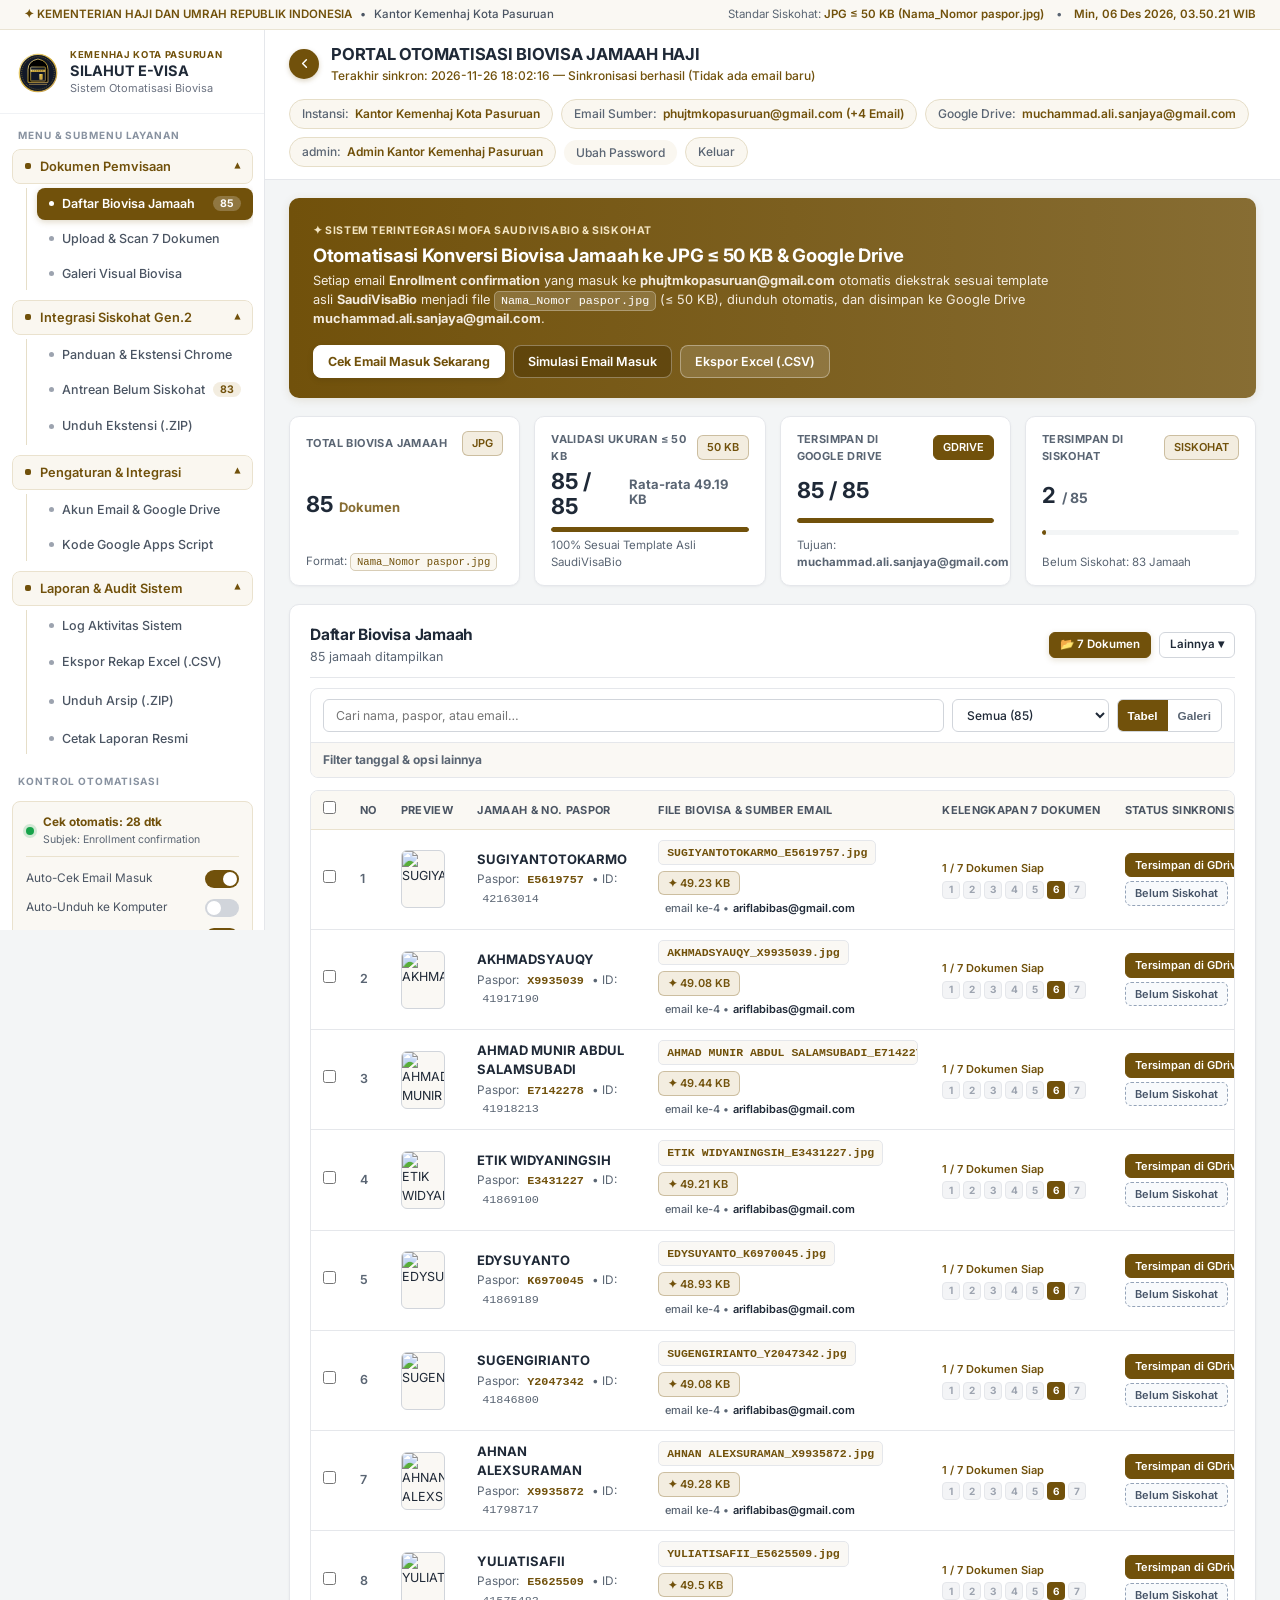
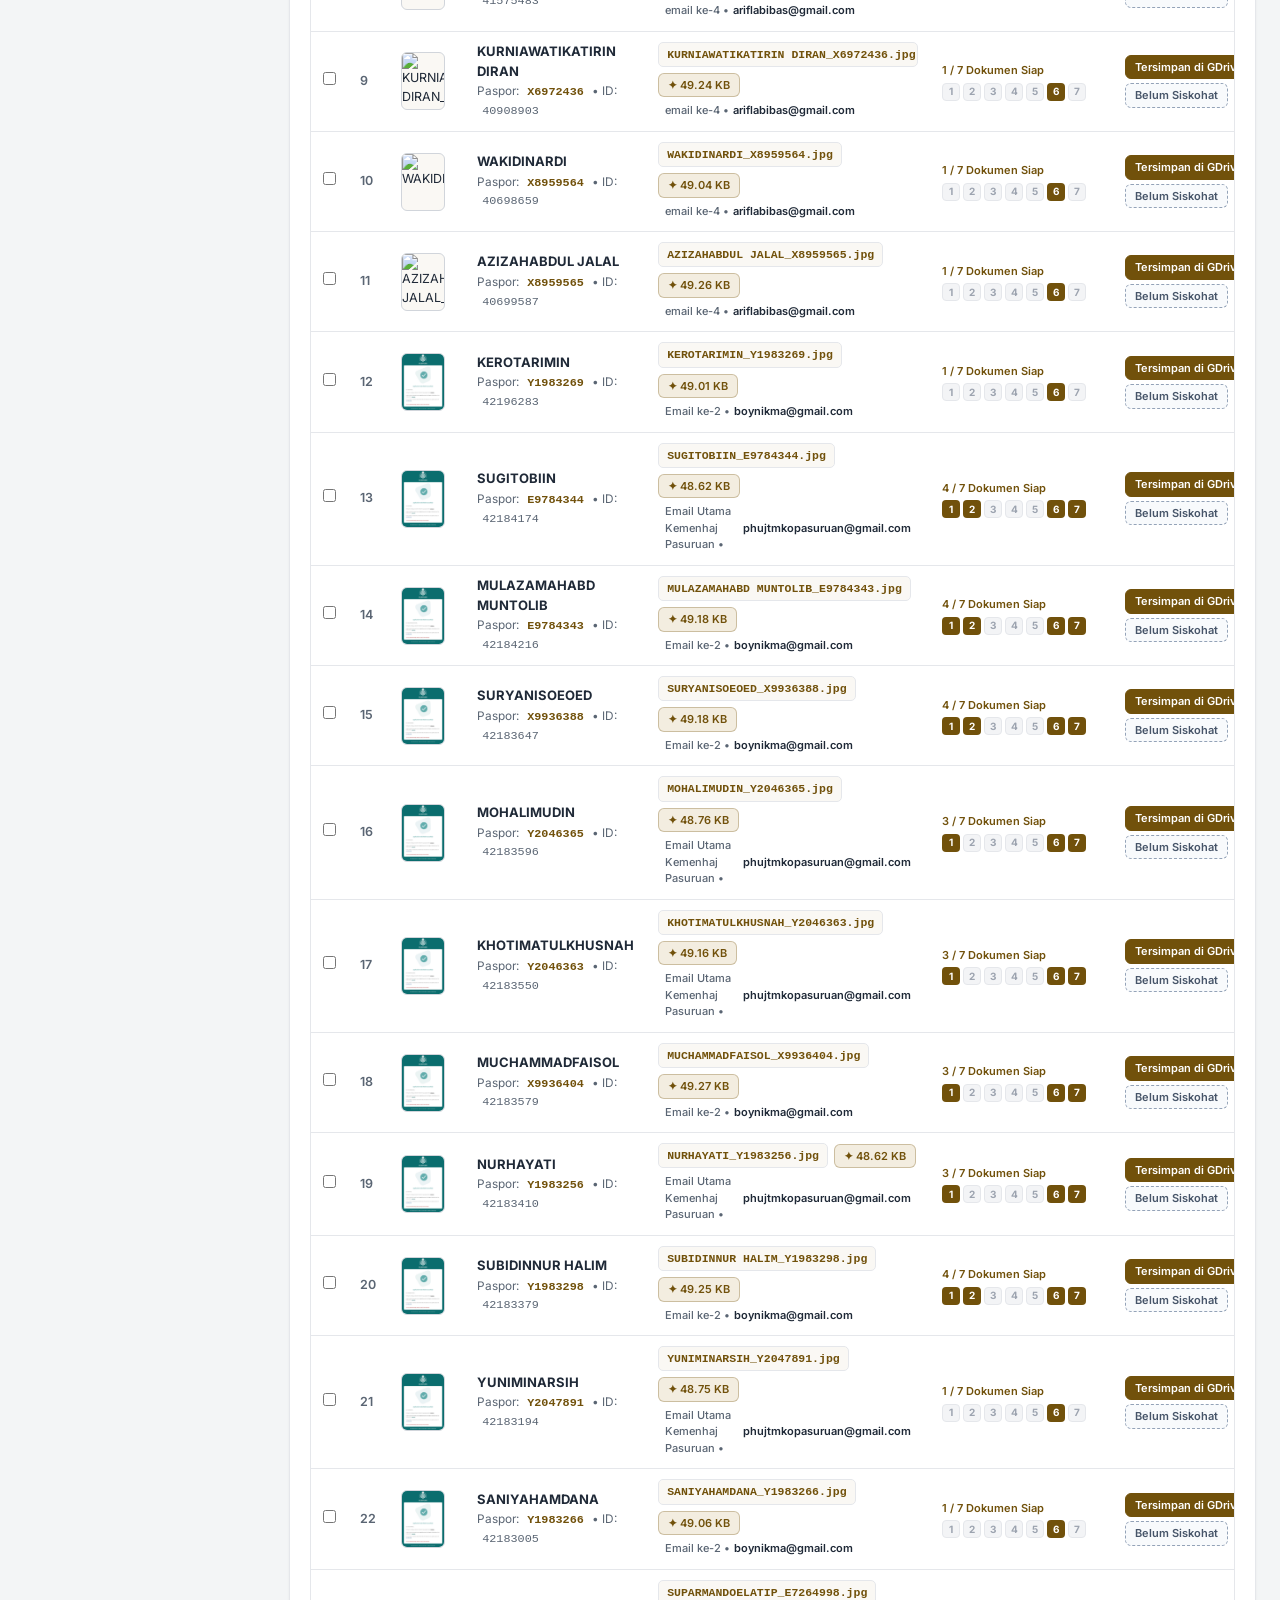
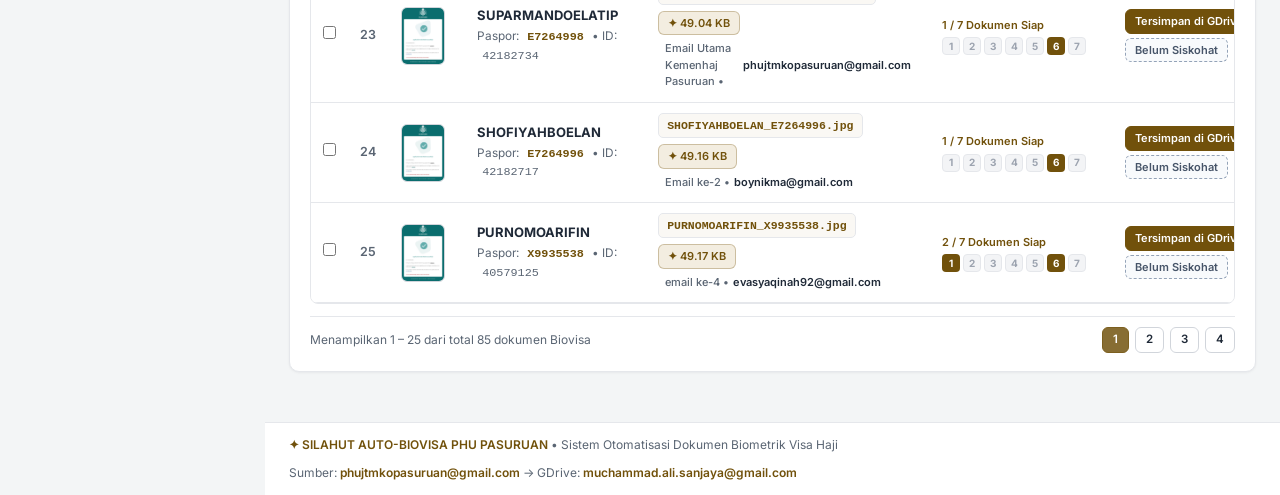
==== commit af410949: "Update tampilan identik, data Biovisa & Auto-Siskohat GitHub Pages" ====
--- a/index.html
+++ b/index.html
@@ -21,7 +21,7 @@
             <div class="gov-badge-left">
                 <span class="gold-highlight">✦ KEMENTERIAN HAJI DAN UMRAH REPUBLIK INDONESIA</span>
                 <span>&bull;</span>
-                <span>Kantor Kemenhaj Kota Pasuruan</span>
+                <span id="top-gov-instansi-label">Kantor Kemenhaj Kota Pasuruan</span>
             </div>
             <div class="gov-badge-right">
                 <span>Standar Siskohat: <strong class="gold-highlight">JPG &le; 50 KB (Nama_Nomor paspor.jpg)</strong></span>
@@ -278,7 +278,7 @@
                             <h1>Otomatisasi Konversi Biovisa Jamaah ke JPG &le; 50 KB &amp; Google Drive</h1>
                             <div class="portal-title-divider"></div>
                             <p>
-                                Setiap email <strong>Enrollment confirmation</strong> yang masuk ke <strong>phujtmkopasuruan@gmail.com</strong> otomatis diekstrak sesuai template asli <strong>SaudiVisaBio</strong> menjadi file <code>Nama_Nomor paspor.jpg</code> (&le; 50 KB), diunduh otomatis, dan disimpan ke Google Drive <strong>muchammad.ali.sanjaya@gmail.com</strong>.
+                                Setiap email <strong>Enrollment confirmation</strong> yang masuk ke <strong id="hero-source-email">phujtmkopasuruan@gmail.com</strong> otomatis diekstrak sesuai template asli <strong>SaudiVisaBio</strong> menjadi file <code>Nama_Nomor paspor.jpg</code> (&le; 50 KB), diunduh otomatis, dan disimpan ke Google Drive <strong id="hero-gdrive-email">muchammad.ali.sanjaya@gmail.com</strong>.
                             </p>
                         </div>
 
@@ -353,7 +353,7 @@
                         <div class="progress-track">
                             <div class="progress-fill" id="progress-gdrive" style="width: 0%;"></div>
                         </div>
-                        <span class="stat-sub">Tujuan: <strong>muchammad.ali.sanjaya@gmail.com</strong></span>
+                        <span class="stat-sub">Tujuan: <strong id="gdrive-card-email">muchammad.ali.sanjaya@gmail.com</strong></span>
                     </div>
 
                     <div class="admin-stat-card">
@@ -2735,18 +2735,112 @@
         "context": []
     }
 ];
+    const INITIAL_TENANTS  = {"kemenhaj-pasuruankab":{"slug":"kemenhaj-pasuruankab","nama":"Kementerian Haji dan Umrah Kabupaten Pasuruan","settings":{"source_email":"phujtmkabpasuruan@gmail.com","target_gdrive_email":"phujtmkabpasuruan@gmail.com","email_subject_filter":"Enrollment confirmation","connection_mode":"gas","imap_app_password":"","gas_gmail_webapp_url":"","source_accounts":[{"id":"acc_primary","label":"Email Utama Instansi","email":"phujtmkabpasuruan@gmail.com","mode":"gas","gas_url":"","imap_password":"","enabled":true}],"gas_gdrive_webapp_url":"","gdrive_folder_name":"Dokumen_Paspor_Kab_Pasuruan_2026","gdrive_folder_id":"","auto_sync_enabled":true,"auto_sync_interval_sec":30,"auto_download_browser":true,"auto_upload_gdrive":true,"process_mode":"both","target_min_kb":42,"target_max_kb":49.5,"strict_50kb_padding":true,"filename_pattern":"{NAMA}_{PASPOR}","uppercase_filename":true,"last_sync_at":"2026-11-27 16:12:23","last_sync_status":"Gagal: [phujtmkabpasuruan@gmail.com] URL Web App Google Apps Script belum diisi."},"records":[],"jamaah":[],"logs":[{"id":"log_6b09495983afa","time":"2026-11-27 16:12:23","type":"error","message":"[phujtmkabpasuruan@gmail.com] URL Web App Google Apps Script belum diisi.","context":[]},{"id":"log_6b09493a7c75e","time":"2026-11-27 16:11:22","type":"info","message":"Login: KD1322 (admin)","context":[]},{"id":"log_6b094389cd271","time":"2026-11-27 15:51:19","type":"error","message":"[phujtmkabpasuruan@gmail.com] URL Web App Google Apps Script belum diisi.","context":[]},{"id":"log_6b093dbb21e44","time":"2026-11-27 15:46:35","type":"info","message":"Login: KD1322 (admin)","context":[]}]},"phu-pasuruan":{"slug":"phu-pasuruan","nama":"Kantor Kemenhaj Kota Pasuruan","settings":{"source_email":"phujtmkopasuruan@gmail.com","target_gdrive_email":"muchammad.ali.sanjaya@gmail.com","email_subject_filter":"Enrollment confirmation","connection_mode":"gas","imap_app_password":"","gas_gmail_webapp_url":"https://script.google.com/macros/s/AKfycbyIx8j5qKxn3Swo0PkWhy-H7LXjHgINC4oerr193ZJLuLnZgTcfRYV5EQ0IQlC4TGHU/exec","source_accounts":[{"id":"acc_primary","label":"Email Utama Kemenhaj Pasuruan","email":"phujtmkopasuruan@gmail.com","mode":"gas","gas_url":"https://script.google.com/macros/s/AKfycbyIx8j5qKxn3Swo0PkWhy-H7LXjHgINC4oerr193ZJLuLnZgTcfRYV5EQ0IQlC4TGHU/exec","imap_password":"","enabled":true},{"id":"acc_1795578104984_2","label":"Email ke-2","email":"boynikma@gmail.com","mode":"gas","gas_url":"https://script.google.com/macros/s/AKfycbwAWmfaqD5OHe41B11WIg5tVM0Ug93dU3NOF-uVrcsFFEXECf8_KqALFRdjqf0oUFWP/exec","imap_password":"","enabled":true},{"id":"acc_1795590464457_3","label":"Email ke-3","email":"alisanjaya91@gmail.com","mode":"gas","gas_url":"https://script.google.com/macros/s/AKfycbyEINpaOWQbtadL4afb4V3O73MuHvBYxQSW7kqeU4P9391lGGijPZv2rjPvooykvRdn/exec","imap_password":"","enabled":true},{"id":"acc_1795659702484_4","label":"email ke-4","email":"evasyaqinah92@gmail.com","mode":"gas","gas_url":"https://script.google.com/macros/s/AKfycbxQeIQrDf5p5jTGqsjsCzK4l6Dm4Vc0TLoSYB6Y0Pe5oclo2bDSdJyJd9bPZzPJGFtI/exec","imap_password":"","enabled":true},{"id":"acc_1795762666874_5","label":"email ke-5","email":"ariflabibas@gmail.com","mode":"gas","gas_url":"https://script.google.com/macros/s/AKfycbwc8uCtjS7lbvMiAMY8DZuJPyNXZEkjcqQ61e1pUTMKe3-JjoJuYgvo7mKHdUj2UB6e/exec","imap_password":"","enabled":true}],"gas_gdrive_webapp_url":"https://script.google.com/macros/s/AKfycbzyOpflleU5yXKJe7AU8q-zR3l08y7MItBeBCjNWQvPeghD5m9J_t-FPrS1kapaLFQv/exec","gdrive_folder_name":"Biovisa_Jamaah_PHU_Pasuruan","gdrive_folder_id":"","auto_sync_enabled":true,"auto_sync_interval_sec":30,"auto_download_browser":false,"auto_upload_gdrive":true,"process_mode":"both","target_min_kb":42,"target_max_kb":49.5,"strict_50kb_padding":true,"filename_pattern":"{NAMA}_{PASPOR}","uppercase_filename":true,"last_sync_at":"2026-11-27 15:59:02","last_sync_status":"Sinkronisasi berhasil (Tidak ada email baru)"},"records":[{"id":"bv_c7d88e7519","message_id":"1a060777727af547","nama":"AZIZAHABDUL JALAL","paspor":"X8959565","enrollment_id":"40699587","enrollment_time":"2026-09-02 04:53:52","filename":"AZIZAHABDUL JALAL_X8959565.jpg","size_bytes":50444,"size_kb":49.26,"source_type":"saudivisabio_email","subject":"Enrollment confirmation","from_email":"Mofa <MofaBioApp@mofa.gov.sa>","to_email":"ariflabibas@gmail.com","source_account_email":"ariflabibas@gmail.com","source_account_label":"email ke-4","email_date":"02 Sep 2026, 11:53:55 WIB","body_excerpt":"Application Submitted Successfully \nApplication Submitted Successfully \n\nDear AZIZAHABDUL JALAL، \n\nThank you for enrolling your biometric information for your passport \nnumber: X8959565 . \n\non 2026-09-02 04:53:52 as part of your visa application process to the \nKingdom of Saudi Arabia. and Your Enrollment Id is : 40699587 .\nFor any questions on submission of your biometric data or the status of \nyour visa application, please visit www.mofa.gov.sa \n\n*This is an automated message, please do not re","processed_at":"2026-11-27 13:59:59","gdrive_uploaded":true,"gdrive_file_id":"167MvQlfYAlQZemNaT6dimUi23ag5VDlR","gdrive_url":"https://drive.google.com/file/d/167MvQlfYAlQZemNaT6dimUi23ag5VDlR/view?usp=drivesdk","gdrive_target_email":"muchammad.ali.sanjaya@gmail.com","gdrive_error":"","all_message_ids":["1a060777727af547"],"lembaga_slug":"phu-pasuruan","lembaga_nama":"Kantor Kemenhaj Kota Pasuruan","seven_docs":{"available_count":1,"total_slots":7,"docs":{"paspor":{"exists":false,"num":1,"key":"paspor","short":"Paspor","label":"1. Scan Halaman Pertama Paspor","filename":"","rel_url":"","size_kb":0},"endorsement":{"exists":false,"num":2,"key":"endorsement","short":"Endorsement","label":"2. Scan/Upload Halaman Endorsement","filename":"","rel_url":"","size_kb":0},"vaksin":{"exists":false,"num":3,"key":"vaksin","short":"Vaksin","label":"3. Scan/Upload Keterangan Vaksin Meningitis *","filename":"","rel_url":"","size_kb":0},"kitas":{"exists":false,"num":4,"key":"kitas","short":"KITAS","label":"4. Scan/Upload Keterangan KITAS","filename":"","rel_url":"","size_kb":0},"pendukung":{"exists":false,"num":5,"key":"pendukung","short":"Pendukung","label":"5. Scan/Upload Dokumen Pendukung","filename":"","rel_url":"","size_kb":0},"biovisa":{"exists":true,"num":6,"key":"biovisa","short":"Biovisa","label":"6. Scan/Upload Biovisa (jpeg)","filename":"AZIZAHABDUL JALAL_X8959565.jpg","rel_url":"storage/lembaga/phu-pasuruan/biovisa/AZIZAHABDUL%20JALAL_X8959565.jpg","size_kb":49.26},"foto":{"exists":false,"num":7,"key":"foto","short":"Foto","label":"7. Scan/Upload Foto Terbaru","filename":"","rel_url":"","size_kb":0}}}},{"id":"bv_b4b879845f","message_id":"1a0605412eb4b96b","nama":"WAKIDINARDI","paspor":"X8959564","enrollment_id":"40698659","enrollment_time":"2026-09-02 04:15:12","filename":"WAKIDINARDI_X8959564.jpg","size_bytes":50218,"size_kb":49.04,"source_type":"saudivisabio_email","subject":"Enrollment confirmation","from_email":"Mofa <MofaBioApp@mofa.gov.sa>","to_email":"ariflabibas@gmail.com","source_account_email":"ariflabibas@gmail.com","source_account_label":"email ke-4","email_date":"02 Sep 2026, 11:15:15 WIB","body_excerpt":"Application Submitted Successfully \nApplication Submitted Successfully \n\nDear WAKIDINARDI، \n\nThank you for enrolling your biometric information for your passport \nnumber: X8959564 . \n\non 2026-09-02 04:15:12 as part of your visa application process to the \nKingdom of Saudi Arabia. and Your Enrollment Id is : 40698659 .\nFor any questions on submission of your biometric data or the status of \nyour visa application, please visit www.mofa.gov.sa \n\n*This is an automated message, please do not reply to","processed_at":"2026-11-27 13:59:54","gdrive_uploaded":true,"gdrive_file_id":"1Dw99xH2ZrynFcr3ON3ehEkOUEzjc6gdb","gdrive_url":"https://drive.google.com/file/d/1Dw99xH2ZrynFcr3ON3ehEkOUEzjc6gdb/view?usp=drivesdk","gdrive_target_email":"muchammad.ali.sanjaya@gmail.com","gdrive_error":"","all_message_ids":["1a0605412eb4b96b"],"lembaga_slug":"phu-pasuruan","lembaga_nama":"Kantor Kemenhaj Kota Pasuruan","seven_docs":{"available_count":1,"total_slots":7,"docs":{"paspor":{"exists":false,"num":1,"key":"paspor","short":"Paspor","label":"1. Scan Halaman Pertama Paspor","filename":"","rel_url":"","size_kb":0},"endorsement":{"exists":false,"num":2,"key":"endorsement","short":"Endorsement","label":"2. Scan/Upload Halaman Endorsement","filename":"","rel_url":"","size_kb":0},"vaksin":{"exists":false,"num":3,"key":"vaksin","short":"Vaksin","label":"3. Scan/Upload Keterangan Vaksin Meningitis *","filename":"","rel_url":"","size_kb":0},"kitas":{"exists":false,"num":4,"key":"kitas","short":"KITAS","label":"4. Scan/Upload Keterangan KITAS","filename":"","rel_url":"","size_kb":0},"pendukung":{"exists":false,"num":5,"key":"pendukung","short":"Pendukung","label":"5. Scan/Upload Dokumen Pendukung","filename":"","rel_url":"","size_kb":0},"biovisa":{"exists":true,"num":6,"key":"biovisa","short":"Biovisa","label":"6. Scan/Upload Biovisa (jpeg)","filename":"WAKIDINARDI_X8959564.jpg","rel_url":"storage/lembaga/phu-pasuruan/biovisa/WAKIDINARDI_X8959564.jpg","size_kb":49.04},"foto":{"exists":false,"num":7,"key":"foto","short":"Foto","label":"7. Scan/Upload Foto Terbaru","filename":"","rel_url":"","size_kb":0}}}},{"id":"bv_a11582bfc3","message_id":"1a0a3d66154d438e","nama":"KURNIAWATIKATIRIN DIRAN","paspor":"X6972436","enrollment_id":"40908903","enrollment_time":"2026-09-15 06:52:05","filename":"KURNIAWATIKATIRIN DIRAN_X6972436.jpg","size_bytes":50425,"size_kb":49.24,"source_type":"saudivisabio_email","subject":"Enrollment confirmation","from_email":"Mofa <MofaBioApp@mofa.gov.sa>","to_email":"ariflabibas@gmail.com","source_account_email":"ariflabibas@gmail.com","source_account_label":"email ke-4","email_date":"15 Sep 2026, 13:52:08 WIB","body_excerpt":"Application Submitted Successfully \nApplication Submitted Successfully \n\nDear KURNIAWATIKATIRIN DIRAN، \n\nThank you for enrolling your biometric information for your passport \nnumber: X6972436 . \n\non 2026-09-15 06:52:05 as part of your visa application process to the \nKingdom of Saudi Arabia. and Your Enrollment Id is : 40908903 .\nFor any questions on submission of your biometric data or the status of \nyour visa application, please visit www.mofa.gov.sa \n\n*This is an automated message, please do ","processed_at":"2026-11-27 13:59:51","gdrive_uploaded":true,"gdrive_file_id":"1oLg6z1voP3UqBpRHzg1-CVIaLOPyRBkO","gdrive_url":"https://drive.google.com/file/d/1oLg6z1voP3UqBpRHzg1-CVIaLOPyRBkO/view?usp=drivesdk","gdrive_target_email":"muchammad.ali.sanjaya@gmail.com","gdrive_error":"","all_message_ids":["1a0a3d66154d438e"],"lembaga_slug":"phu-pasuruan","lembaga_nama":"Kantor Kemenhaj Kota Pasuruan","seven_docs":{"available_count":1,"total_slots":7,"docs":{"paspor":{"exists":false,"num":1,"key":"paspor","short":"Paspor","label":"1. Scan Halaman Pertama Paspor","filename":"","rel_url":"","size_kb":0},"endorsement":{"exists":false,"num":2,"key":"endorsement","short":"Endorsement","label":"2. Scan/Upload Halaman Endorsement","filename":"","rel_url":"","size_kb":0},"vaksin":{"exists":false,"num":3,"key":"vaksin","short":"Vaksin","label":"3. Scan/Upload Keterangan Vaksin Meningitis *","filename":"","rel_url":"","size_kb":0},"kitas":{"exists":false,"num":4,"key":"kitas","short":"KITAS","label":"4. Scan/Upload Keterangan KITAS","filename":"","rel_url":"","size_kb":0},"pendukung":{"exists":false,"num":5,"key":"pendukung","short":"Pendukung","label":"5. Scan/Upload Dokumen Pendukung","filename":"","rel_url":"","size_kb":0},"biovisa":{"exists":true,"num":6,"key":"biovisa","short":"Biovisa","label":"6. Scan/Upload Biovisa (jpeg)","filename":"KURNIAWATIKATIRIN DIRAN_X6972436.jpg","rel_url":"storage/lembaga/phu-pasuruan/biovisa/KURNIAWATIKATIRIN%20DIRAN_X6972436.jpg","size_kb":49.24},"foto":{"exists":false,"num":7,"key":"foto","short":"Foto","label":"7. Scan/Upload Foto Terbaru","filename":"","rel_url":"","size_kb":0}}}},{"id":"bv_25ed7a3867","message_id":"1a15c0a64c33d0c7","nama":"YULIATISAFII","paspor":"E5625509","enrollment_id":"41575483","enrollment_time":"2026-10-21 01:19:01","filename":"YULIATISAFII_E5625509.jpg","size_bytes":50688,"size_kb":49.5,"source_type":"saudivisabio_email","subject":"Enrollment confirmation","from_email":"Mofa <MofaBioApp@mofa.gov.sa>","to_email":"ariflabibas@gmail.com","source_account_email":"ariflabibas@gmail.com","source_account_label":"email ke-4","email_date":"21 Oct 2026, 08:19:05 WIB","body_excerpt":"Application Submitted Successfully \nApplication Submitted Successfully \n\nDear YULIATISAFII، \n\nThank you for enrolling your biometric information for your passport \nnumber: E5625509 . \n\non 2026-10-21 01:19:01 as part of your visa application process to the \nKingdom of Saudi Arabia. and Your Enrollment Id is : 41575483 .\nFor any questions on submission of your biometric data or the status of \nyour visa application, please visit www.mofa.gov.sa \n\n*This is an automated message, please do not reply t","processed_at":"2026-11-27 13:59:47","gdrive_uploaded":true,"gdrive_file_id":"1PwuGvidUTjE2CbIlszXO4LC-P6_tg2WO","gdrive_url":"https://drive.google.com/file/d/1PwuGvidUTjE2CbIlszXO4LC-P6_tg2WO/view?usp=drivesdk","gdrive_target_email":"muchammad.ali.sanjaya@gmail.com","gdrive_error":"","all_message_ids":["1a15c0a64c33d0c7"],"lembaga_slug":"phu-pasuruan","lembaga_nama":"Kantor Kemenhaj Kota Pasuruan","seven_docs":{"available_count":1,"total_slots":7,"docs":{"paspor":{"exists":false,"num":1,"key":"paspor","short":"Paspor","label":"1. Scan Halaman Pertama Paspor","filename":"","rel_url":"","size_kb":0},"endorsement":{"exists":false,"num":2,"key":"endorsement","short":"Endorsement","label":"2. Scan/Upload Halaman Endorsement","filename":"","rel_url":"","size_kb":0},"vaksin":{"exists":false,"num":3,"key":"vaksin","short":"Vaksin","label":"3. Scan/Upload Keterangan Vaksin Meningitis *","filename":"","rel_url":"","size_kb":0},"kitas":{"exists":false,"num":4,"key":"kitas","short":"KITAS","label":"4. Scan/Upload Keterangan KITAS","filename":"","rel_url":"","size_kb":0},"pendukung":{"exists":false,"num":5,"key":"pendukung","short":"Pendukung","label":"5. Scan/Upload Dokumen Pendukung","filename":"","rel_url":"","size_kb":0},"biovisa":{"exists":true,"num":6,"key":"biovisa","short":"Biovisa","label":"6. Scan/Upload Biovisa (jpeg)","filename":"YULIATISAFII_E5625509.jpg","rel_url":"storage/lembaga/phu-pasuruan/biovisa/YULIATISAFII_E5625509.jpg","size_kb":49.5},"foto":{"exists":false,"num":7,"key":"foto","short":"Foto","label":"7. Scan/Upload Foto Terbaru","filename":"","rel_url":"","size_kb":0}}}},{"id":"bv_8145fd3db9","message_id":"1a19f644358c1bd1","nama":"AHNAN ALEXSURAMAN","paspor":"X9935872","enrollment_id":"41798717","enrollment_time":"2026-11-03 03:11:44","filename":"AHNAN ALEXSURAMAN_X9935872.jpg","size_bytes":50466,"size_kb":49.28,"source_type":"saudivisabio_email","subject":"Enrollment confirmation","from_email":"Mofa <MofaBioApp@mofa.gov.sa>","to_email":"ariflabibas@gmail.com","source_account_email":"ariflabibas@gmail.com","source_account_label":"email ke-4","email_date":"03 Nov 2026, 10:11:47 WIB","body_excerpt":"Application Submitted Successfully \nApplication Submitted Successfully \n\nDear AHNAN ALEXSURAMAN، \n\nThank you for enrolling your biometric information for your passport \nnumber: X9935872 . \n\non 2026-11-03 03:11:44 as part of your visa application process to the \nKingdom of Saudi Arabia. and Your Enrollment Id is : 41798717 .\nFor any questions on submission of your biometric data or the status of \nyour visa application, please visit www.mofa.gov.sa \n\n*This is an automated message, please do not re","processed_at":"2026-11-27 13:59:42","gdrive_uploaded":true,"gdrive_file_id":"1OxWYrWMLb1-HIji4Oa4TFCUE6Jtzz5yc","gdrive_url":"https://drive.google.com/file/d/1OxWYrWMLb1-HIji4Oa4TFCUE6Jtzz5yc/view?usp=drivesdk","gdrive_target_email":"muchammad.ali.sanjaya@gmail.com","gdrive_error":"","all_message_ids":["1a19f644358c1bd1"],"lembaga_slug":"phu-pasuruan","lembaga_nama":"Kantor Kemenhaj Kota Pasuruan","seven_docs":{"available_count":1,"total_slots":7,"docs":{"paspor":{"exists":false,"num":1,"key":"paspor","short":"Paspor","label":"1. Scan Halaman Pertama Paspor","filename":"","rel_url":"","size_kb":0},"endorsement":{"exists":false,"num":2,"key":"endorsement","short":"Endorsement","label":"2. Scan/Upload Halaman Endorsement","filename":"","rel_url":"","size_kb":0},"vaksin":{"exists":false,"num":3,"key":"vaksin","short":"Vaksin","label":"3. Scan/Upload Keterangan Vaksin Meningitis *","filename":"","rel_url":"","size_kb":0},"kitas":{"exists":false,"num":4,"key":"kitas","short":"KITAS","label":"4. Scan/Upload Keterangan KITAS","filename":"","rel_url":"","size_kb":0},"pendukung":{"exists":false,"num":5,"key":"pendukung","short":"Pendukung","label":"5. Scan/Upload Dokumen Pendukung","filename":"","rel_url":"","size_kb":0},"biovisa":{"exists":true,"num":6,"key":"biovisa","short":"Biovisa","label":"6. Scan/Upload Biovisa (jpeg)","filename":"AHNAN ALEXSURAMAN_X9935872.jpg","rel_url":"storage/lembaga/phu-pasuruan/biovisa/AHNAN%20ALEXSURAMAN_X9935872.jpg","size_kb":49.28},"foto":{"exists":false,"num":7,"key":"foto","short":"Foto","label":"7. Scan/Upload Foto Terbaru","filename":"","rel_url":"","size_kb":0}}}},{"id":"bv_2d452911e7","message_id":"1a1aa659be03e3a2","nama":"SUGENGIRIANTO","paspor":"Y2047342","enrollment_id":"41846800","enrollment_time":"2026-11-05 06:29:00","filename":"SUGENGIRIANTO_Y2047342.jpg","size_bytes":50263,"size_kb":49.08,"source_type":"saudivisabio_email","subject":"Enrollment confirmation","from_email":"Mofa <MofaBioApp@mofa.gov.sa>","to_email":"ariflabibas@gmail.com","source_account_email":"ariflabibas@gmail.com","source_account_label":"email ke-4","email_date":"05 Nov 2026, 13:29:04 WIB","body_excerpt":"Application Submitted Successfully \nApplication Submitted Successfully \n\nDear SUGENGIRIANTO، \n\nThank you for enrolling your biometric information for your passport \nnumber: Y2047342 . \n\non 2026-11-05 06:29:00 as part of your visa application process to the \nKingdom of Saudi Arabia. and Your Enrollment Id is : 41846800 .\nFor any questions on submission of your biometric data or the status of \nyour visa application, please visit www.mofa.gov.sa \n\n*This is an automated message, please do not reply ","processed_at":"2026-11-27 13:59:38","gdrive_uploaded":true,"gdrive_file_id":"1jSBR_oZ4tJFCMaCUwcq7Osf-1jHg2gwD","gdrive_url":"https://drive.google.com/file/d/1jSBR_oZ4tJFCMaCUwcq7Osf-1jHg2gwD/view?usp=drivesdk","gdrive_target_email":"muchammad.ali.sanjaya@gmail.com","gdrive_error":"","all_message_ids":["1a1aa659be03e3a2"],"lembaga_slug":"phu-pasuruan","lembaga_nama":"Kantor Kemenhaj Kota Pasuruan","seven_docs":{"available_count":1,"total_slots":7,"docs":{"paspor":{"exists":false,"num":1,"key":"paspor","short":"Paspor","label":"1. Scan Halaman Pertama Paspor","filename":"","rel_url":"","size_kb":0},"endorsement":{"exists":false,"num":2,"key":"endorsement","short":"Endorsement","label":"2. Scan/Upload Halaman Endorsement","filename":"","rel_url":"","size_kb":0},"vaksin":{"exists":false,"num":3,"key":"vaksin","short":"Vaksin","label":"3. Scan/Upload Keterangan Vaksin Meningitis *","filename":"","rel_url":"","size_kb":0},"kitas":{"exists":false,"num":4,"key":"kitas","short":"KITAS","label":"4. Scan/Upload Keterangan KITAS","filename":"","rel_url":"","size_kb":0},"pendukung":{"exists":false,"num":5,"key":"pendukung","short":"Pendukung","label":"5. Scan/Upload Dokumen Pendukung","filename":"","rel_url":"","size_kb":0},"biovisa":{"exists":true,"num":6,"key":"biovisa","short":"Biovisa","label":"6. Scan/Upload Biovisa (jpeg)","filename":"SUGENGIRIANTO_Y2047342.jpg","rel_url":"storage/lembaga/phu-pasuruan/biovisa/SUGENGIRIANTO_Y2047342.jpg","size_kb":49.08},"foto":{"exists":false,"num":7,"key":"foto","short":"Foto","label":"7. Scan/Upload Foto Terbaru","filename":"","rel_url":"","size_kb":0}}}},{"id":"bv_0c39a1faab","message_id":"1a1aebb6ff3a23de","nama":"EDYSUYANTO","paspor":"K6970045","enrollment_id":"41869189","enrollment_time":"2026-11-06 02:41:15","filename":"EDYSUYANTO_K6970045.jpg","size_bytes":50100,"size_kb":48.93,"source_type":"saudivisabio_email","subject":"Enrollment confirmation","from_email":"Mofa <MofaBioApp@mofa.gov.sa>","to_email":"ariflabibas@gmail.com","source_account_email":"ariflabibas@gmail.com","source_account_label":"email ke-4","email_date":"06 Nov 2026, 09:41:18 WIB","body_excerpt":"Application Submitted Successfully \nApplication Submitted Successfully \n\nDear EDYSUYANTO، \n\nThank you for enrolling your biometric information for your passport \nnumber: K6970045 . \n\non 2026-11-06 02:41:15 as part of your visa application process to the \nKingdom of Saudi Arabia. and Your Enrollment Id is : 41869189 .\nFor any questions on submission of your biometric data or the status of \nyour visa application, please visit www.mofa.gov.sa \n\n*This is an automated message, please do not reply to ","processed_at":"2026-11-27 13:59:32","gdrive_uploaded":true,"gdrive_file_id":"1ZzA7qVnXXDpzitv9Zny3Kdi6oyVfUgHQ","gdrive_url":"https://drive.google.com/file/d/1ZzA7qVnXXDpzitv9Zny3Kdi6oyVfUgHQ/view?usp=drivesdk","gdrive_target_email":"muchammad.ali.sanjaya@gmail.com","gdrive_error":"","all_message_ids":["1a1aebb6ff3a23de"],"lembaga_slug":"phu-pasuruan","lembaga_nama":"Kantor Kemenhaj Kota Pasuruan","seven_docs":{"available_count":1,"total_slots":7,"docs":{"paspor":{"exists":false,"num":1,"key":"paspor","short":"Paspor","label":"1. Scan Halaman Pertama Paspor","filename":"","rel_url":"","size_kb":0},"endorsement":{"exists":false,"num":2,"key":"endorsement","short":"Endorsement","label":"2. Scan/Upload Halaman Endorsement","filename":"","rel_url":"","size_kb":0},"vaksin":{"exists":false,"num":3,"key":"vaksin","short":"Vaksin","label":"3. Scan/Upload Keterangan Vaksin Meningitis *","filename":"","rel_url":"","size_kb":0},"kitas":{"exists":false,"num":4,"key":"kitas","short":"KITAS","label":"4. Scan/Upload Keterangan KITAS","filename":"","rel_url":"","size_kb":0},"pendukung":{"exists":false,"num":5,"key":"pendukung","short":"Pendukung","label":"5. Scan/Upload Dokumen Pendukung","filename":"","rel_url":"","size_kb":0},"biovisa":{"exists":true,"num":6,"key":"biovisa","short":"Biovisa","label":"6. Scan/Upload Biovisa (jpeg)","filename":"EDYSUYANTO_K6970045.jpg","rel_url":"storage/lembaga/phu-pasuruan/biovisa/EDYSUYANTO_K6970045.jpg","size_kb":48.93},"foto":{"exists":false,"num":7,"key":"foto","short":"Foto","label":"7. Scan/Upload Foto Terbaru","filename":"","rel_url":"","size_kb":0}}}},{"id":"bv_87bfc0b0fc","message_id":"1a1aeb2d36754951","nama":"ETIK WIDYANINGSIH","paspor":"E3431227","enrollment_id":"41869100","enrollment_time":"2026-11-06 02:31:51","filename":"ETIK WIDYANINGSIH_E3431227.jpg","size_bytes":50390,"size_kb":49.21,"source_type":"saudivisabio_email","subject":"Enrollment confirmation","from_email":"Mofa <MofaBioApp@mofa.gov.sa>","to_email":"ariflabibas@gmail.com","source_account_email":"ariflabibas@gmail.com","source_account_label":"email ke-4","email_date":"06 Nov 2026, 09:31:55 WIB","body_excerpt":"Application Submitted Successfully \nApplication Submitted Successfully \n\nDear ETIK WIDYANINGSIH، \n\nThank you for enrolling your biometric information for your passport \nnumber: E3431227 . \n\non 2026-11-06 02:31:51 as part of your visa application process to the \nKingdom of Saudi Arabia. and Your Enrollment Id is : 41869100 .\nFor any questions on submission of your biometric data or the status of \nyour visa application, please visit www.mofa.gov.sa \n\n*This is an automated message, please do not re","processed_at":"2026-11-27 13:59:28","gdrive_uploaded":true,"gdrive_file_id":"1i8Z_h66B7igraQkLHbkH6UW9Gse-fbgB","gdrive_url":"https://drive.google.com/file/d/1i8Z_h66B7igraQkLHbkH6UW9Gse-fbgB/view?usp=drivesdk","gdrive_target_email":"muchammad.ali.sanjaya@gmail.com","gdrive_error":"","all_message_ids":["1a1aeb2d36754951"],"lembaga_slug":"phu-pasuruan","lembaga_nama":"Kantor Kemenhaj Kota Pasuruan","seven_docs":{"available_count":1,"total_slots":7,"docs":{"paspor":{"exists":false,"num":1,"key":"paspor","short":"Paspor","label":"1. Scan Halaman Pertama Paspor","filename":"","rel_url":"","size_kb":0},"endorsement":{"exists":false,"num":2,"key":"endorsement","short":"Endorsement","label":"2. Scan/Upload Halaman Endorsement","filename":"","rel_url":"","size_kb":0},"vaksin":{"exists":false,"num":3,"key":"vaksin","short":"Vaksin","label":"3. Scan/Upload Keterangan Vaksin Meningitis *","filename":"","rel_url":"","size_kb":0},"kitas":{"exists":false,"num":4,"key":"kitas","short":"KITAS","label":"4. Scan/Upload Keterangan KITAS","filename":"","rel_url":"","size_kb":0},"pendukung":{"exists":false,"num":5,"key":"pendukung","short":"Pendukung","label":"5. Scan/Upload Dokumen Pendukung","filename":"","rel_url":"","size_kb":0},"biovisa":{"exists":true,"num":6,"key":"biovisa","short":"Biovisa","label":"6. Scan/Upload Biovisa (jpeg)","filename":"ETIK WIDYANINGSIH_E3431227.jpg","rel_url":"storage/lembaga/phu-pasuruan/biovisa/ETIK%20WIDYANINGSIH_E3431227.jpg","size_kb":49.21},"foto":{"exists":false,"num":7,"key":"foto","short":"Foto","label":"7. Scan/Upload Foto Terbaru","filename":"","rel_url":"","size_kb":0}}}},{"id":"bv_5ca5a84f46","message_id":"1a1be51aaa86280e","nama":"AHMAD MUNIR ABDUL SALAMSUBADI","paspor":"E7142278","enrollment_id":"41918213","enrollment_time":"2026-11-09 03:19:39","filename":"AHMAD MUNIR ABDUL SALAMSUBADI_E7142278.jpg","size_bytes":50622,"size_kb":49.44,"source_type":"saudivisabio_email","subject":"Enrollment confirmation","from_email":"Mofa <MofaBioApp@mofa.gov.sa>","to_email":"ariflabibas@gmail.com","source_account_email":"ariflabibas@gmail.com","source_account_label":"email ke-4","email_date":"09 Nov 2026, 10:19:43 WIB","body_excerpt":"Application Submitted Successfully \nApplication Submitted Successfully \n\nDear AHMAD MUNIR ABDUL SALAMSUBADI، \n\nThank you for enrolling your biometric information for your passport \nnumber: E7142278 . \n\non 2026-11-09 03:19:39 as part of your visa application process to the \nKingdom of Saudi Arabia. and Your Enrollment Id is : 41918213 .\nFor any questions on submission of your biometric data or the status of \nyour visa application, please visit www.mofa.gov.sa \n\n*This is an automated message, plea","processed_at":"2026-11-27 13:59:24","gdrive_uploaded":true,"gdrive_file_id":"1xt_hGFKtcj9QOk1vqX2nkKaNT9ZlRvVK","gdrive_url":"https://drive.google.com/file/d/1xt_hGFKtcj9QOk1vqX2nkKaNT9ZlRvVK/view?usp=drivesdk","gdrive_target_email":"muchammad.ali.sanjaya@gmail.com","gdrive_error":"","all_message_ids":["1a1be51aaa86280e"],"lembaga_slug":"phu-pasuruan","lembaga_nama":"Kantor Kemenhaj Kota Pasuruan","seven_docs":{"available_count":1,"total_slots":7,"docs":{"paspor":{"exists":false,"num":1,"key":"paspor","short":"Paspor","label":"1. Scan Halaman Pertama Paspor","filename":"","rel_url":"","size_kb":0},"endorsement":{"exists":false,"num":2,"key":"endorsement","short":"Endorsement","label":"2. Scan/Upload Halaman Endorsement","filename":"","rel_url":"","size_kb":0},"vaksin":{"exists":false,"num":3,"key":"vaksin","short":"Vaksin","label":"3. Scan/Upload Keterangan Vaksin Meningitis *","filename":"","rel_url":"","size_kb":0},"kitas":{"exists":false,"num":4,"key":"kitas","short":"KITAS","label":"4. Scan/Upload Keterangan KITAS","filename":"","rel_url":"","size_kb":0},"pendukung":{"exists":false,"num":5,"key":"pendukung","short":"Pendukung","label":"5. Scan/Upload Dokumen Pendukung","filename":"","rel_url":"","size_kb":0},"biovisa":{"exists":true,"num":6,"key":"biovisa","short":"Biovisa","label":"6. Scan/Upload Biovisa (jpeg)","filename":"AHMAD MUNIR ABDUL SALAMSUBADI_E7142278.jpg","rel_url":"storage/lembaga/phu-pasuruan/biovisa/AHMAD%20MUNIR%20ABDUL%20SALAMSUBADI_E7142278.jpg","size_kb":49.44},"foto":{"exists":false,"num":7,"key":"foto","short":"Foto","label":"7. Scan/Upload Foto Terbaru","filename":"","rel_url":"","size_kb":0}}}},{"id":"bv_77f1c55652","message_id":"1a1be0bb8e19fee5","nama":"AKHMADSYAUQY","paspor":"X9935039","enrollment_id":"41917190","enrollment_time":"2026-11-09 02:03:15","filename":"AKHMADSYAUQY_X9935039.jpg","size_bytes":50261,"size_kb":49.08,"source_type":"saudivisabio_email","subject":"Enrollment confirmation","from_email":"Mofa <MofaBioApp@mofa.gov.sa>","to_email":"ariflabibas@gmail.com","source_account_email":"ariflabibas@gmail.com","source_account_label":"email ke-4","email_date":"09 Nov 2026, 09:03:18 WIB","body_excerpt":"Application Submitted Successfully \nApplication Submitted Successfully \n\nDear AKHMADSYAUQY، \n\nThank you for enrolling your biometric information for your passport \nnumber: X9935039 . \n\non 2026-11-09 02:03:15 as part of your visa application process to the \nKingdom of Saudi Arabia. and Your Enrollment Id is : 41917190 .\nFor any questions on submission of your biometric data or the status of \nyour visa application, please visit www.mofa.gov.sa \n\n*This is an automated message, please do not reply t","processed_at":"2026-11-27 13:59:19","gdrive_uploaded":true,"gdrive_file_id":"1znsZbrLxDRP9vX4KBcGfjZP-0Af1ZaQ4","gdrive_url":"https://drive.google.com/file/d/1znsZbrLxDRP9vX4KBcGfjZP-0Af1ZaQ4/view?usp=drivesdk","gdrive_target_email":"muchammad.ali.sanjaya@gmail.com","gdrive_error":"","all_message_ids":["1a1be0bb8e19fee5"],"lembaga_slug":"phu-pasuruan","lembaga_nama":"Kantor Kemenhaj Kota Pasuruan","seven_docs":{"available_count":1,"total_slots":7,"docs":{"paspor":{"exists":false,"num":1,"key":"paspor","short":"Paspor","label":"1. Scan Halaman Pertama Paspor","filename":"","rel_url":"","size_kb":0},"endorsement":{"exists":false,"num":2,"key":"endorsement","short":"Endorsement","label":"2. Scan/Upload Halaman Endorsement","filename":"","rel_url":"","size_kb":0},"vaksin":{"exists":false,"num":3,"key":"vaksin","short":"Vaksin","label":"3. Scan/Upload Keterangan Vaksin Meningitis *","filename":"","rel_url":"","size_kb":0},"kitas":{"exists":false,"num":4,"key":"kitas","short":"KITAS","label":"4. Scan/Upload Keterangan KITAS","filename":"","rel_url":"","size_kb":0},"pendukung":{"exists":false,"num":5,"key":"pendukung","short":"Pendukung","label":"5. Scan/Upload Dokumen Pendukung","filename":"","rel_url":"","size_kb":0},"biovisa":{"exists":true,"num":6,"key":"biovisa","short":"Biovisa","label":"6. Scan/Upload Biovisa (jpeg)","filename":"AKHMADSYAUQY_X9935039.jpg","rel_url":"storage/lembaga/phu-pasuruan/biovisa/AKHMADSYAUQY_X9935039.jpg","size_kb":49.08},"foto":{"exists":false,"num":7,"key":"foto","short":"Foto","label":"7. Scan/Upload Foto Terbaru","filename":"","rel_url":"","size_kb":0}}}},{"id":"bv_0969fdaaf1","message_id":"1a2102601aae96db","nama":"SUGIYANTOTOKARMO","paspor":"E5619757","enrollment_id":"42163014","enrollment_time":"2026-11-25 00:40:50","filename":"SUGIYANTOTOKARMO_E5619757.jpg","size_bytes":50414,"size_kb":49.23,"source_type":"saudivisabio_email","subject":"Enrollment confirmation","from_email":"Mofa <MofaBioApp@mofa.gov.sa>","to_email":"ariflabibas@gmail.com","source_account_email":"ariflabibas@gmail.com","source_account_label":"email ke-4","email_date":"25 Nov 2026, 07:40:54 WIB","body_excerpt":"Application Submitted Successfully \nApplication Submitted Successfully \n\nDear SUGIYANTOTOKARMO، \n\nThank you for enrolling your biometric information for your passport \nnumber: E5619757 . \n\non 2026-11-25 00:40:50 as part of your visa application process to the \nKingdom of Saudi Arabia. and Your Enrollment Id is : 42163014 .\nFor any questions on submission of your biometric data or the status of \nyour visa application, please visit www.mofa.gov.sa \n\n*This is an automated message, please do not rep","processed_at":"2026-11-27 13:59:14","gdrive_uploaded":true,"gdrive_file_id":"1TTyKTzhHANoeo5BDZf09XBMwWT6maKck","gdrive_url":"https://drive.google.com/file/d/1TTyKTzhHANoeo5BDZf09XBMwWT6maKck/view?usp=drivesdk","gdrive_target_email":"muchammad.ali.sanjaya@gmail.com","gdrive_error":"","all_message_ids":["1a2102601aae96db"],"lembaga_slug":"phu-pasuruan","lembaga_nama":"Kantor Kemenhaj Kota Pasuruan","seven_docs":{"available_count":1,"total_slots":7,"docs":{"paspor":{"exists":false,"num":1,"key":"paspor","short":"Paspor","label":"1. Scan Halaman Pertama Paspor","filename":"","rel_url":"","size_kb":0},"endorsement":{"exists":false,"num":2,"key":"endorsement","short":"Endorsement","label":"2. Scan/Upload Halaman Endorsement","filename":"","rel_url":"","size_kb":0},"vaksin":{"exists":false,"num":3,"key":"vaksin","short":"Vaksin","label":"3. Scan/Upload Keterangan Vaksin Meningitis *","filename":"","rel_url":"","size_kb":0},"kitas":{"exists":false,"num":4,"key":"kitas","short":"KITAS","label":"4. Scan/Upload Keterangan KITAS","filename":"","rel_url":"","size_kb":0},"pendukung":{"exists":false,"num":5,"key":"pendukung","short":"Pendukung","label":"5. Scan/Upload Dokumen Pendukung","filename":"","rel_url":"","size_kb":0},"biovisa":{"exists":true,"num":6,"key":"biovisa","short":"Biovisa","label":"6. Scan/Upload Biovisa (jpeg)","filename":"SUGIYANTOTOKARMO_E5619757.jpg","rel_url":"storage/lembaga/phu-pasuruan/biovisa/SUGIYANTOTOKARMO_E5619757.jpg","size_kb":49.23},"foto":{"exists":false,"num":7,"key":"foto","short":"Foto","label":"7. Scan/Upload Foto Terbaru","filename":"","rel_url":"","size_kb":0}}}},{"id":"bv_fc3801229c","message_id":"1a03c1ccc961dc83","nama":"PURNOMOARIFIN","paspor":"X9935538","enrollment_id":"40579125","enrollment_time":"2026-08-26 03:28:23","filename":"PURNOMOARIFIN_X9935538.jpg","size_bytes":50350,"size_kb":49.17,"source_type":"saudivisabio_email","subject":"Enrollment confirmation","from_email":"Mofa <MofaBioApp@mofa.gov.sa>","to_email":"evasyaqinah92@gmail.com","source_account_email":"evasyaqinah92@gmail.com","source_account_label":"email ke-4","email_date":"26 Aug 2026, 10:28:27 WIB","body_excerpt":"Application Submitted Successfully \nApplication Submitted Successfully \n\nDear PURNOMOARIFIN، \n\nThank you for enrolling your biometric information for your passport \nnumber: X9935538 . \n\non 2026-08-26 03:28:23 as part of your visa application process to the \nKingdom of Saudi Arabia. and Your Enrollment Id is : 40579125 .\nFor any questions on submission of your biometric data or the status of \nyour visa application, please visit www.mofa.gov.sa \n\n*This is an automated message, please do not reply ","processed_at":"2026-11-26 18:24:52","gdrive_uploaded":true,"gdrive_file_id":"1uO36pAEsnhGusvzmxOo365Yy8cxK5NzB","gdrive_url":"https://drive.google.com/file/d/1uO36pAEsnhGusvzmxOo365Yy8cxK5NzB/view?usp=drivesdk","gdrive_target_email":"muchammad.ali.sanjaya@gmail.com","gdrive_error":"","all_message_ids":["1a03c1ccc961dc83"],"lembaga_slug":"phu-pasuruan","lembaga_nama":"Kantor Kemenhaj Kota Pasuruan","seven_docs":{"available_count":2,"total_slots":7,"docs":{"paspor":{"exists":true,"num":1,"key":"paspor","short":"Paspor","label":"1. Scan Halaman Pertama Paspor","filename":"PURNOMOARIFIN_X9935538.jpg","rel_url":"storage/lembaga/phu-pasuruan/dokumen/paspor/PURNOMOARIFIN_X9935538.jpg","size_kb":109.11},"endorsement":{"exists":false,"num":2,"key":"endorsement","short":"Endorsement","label":"2. Scan/Upload Halaman Endorsement","filename":"","rel_url":"","size_kb":0},"vaksin":{"exists":false,"num":3,"key":"vaksin","short":"Vaksin","label":"3. Scan/Upload Keterangan Vaksin Meningitis *","filename":"","rel_url":"","size_kb":0},"kitas":{"exists":false,"num":4,"key":"kitas","short":"KITAS","label":"4. Scan/Upload Keterangan KITAS","filename":"","rel_url":"","size_kb":0},"pendukung":{"exists":false,"num":5,"key":"pendukung","short":"Pendukung","label":"5. Scan/Upload Dokumen Pendukung","filename":"","rel_url":"","size_kb":0},"biovisa":{"exists":true,"num":6,"key":"biovisa","short":"Biovisa","label":"6. Scan/Upload Biovisa (jpeg)","filename":"PURNOMOARIFIN_X9935538.jpg","rel_url":"storage/lembaga/phu-pasuruan/biovisa/PURNOMOARIFIN_X9935538.jpg","size_kb":49.17},"foto":{"exists":false,"num":7,"key":"foto","short":"Foto","label":"7. Scan/Upload Foto Terbaru","filename":"","rel_url":"","size_kb":0}}}},{"id":"bv_7788677e35","message_id":"1a03bc4c9b4116cd","nama":"JUNIADISUNARSO","paspor":"X9935067","enrollment_id":"40577862","enrollment_time":"2026-08-26 01:52:12","filename":"JUNIADISUNARSO_X9935067.jpg","size_bytes":50376,"size_kb":49.2,"source_type":"saudivisabio_email","subject":"Enrollment confirmation","from_email":"Mofa <MofaBioApp@mofa.gov.sa>","to_email":"evasyaqinah92@gmail.com","source_account_email":"evasyaqinah92@gmail.com","source_account_label":"email ke-4","email_date":"26 Aug 2026, 08:52:16 WIB","body_excerpt":"Application Submitted Successfully \nApplication Submitted Successfully \n\nDear JUNIADISUNARSO، \n\nThank you for enrolling your biometric information for your passport \nnumber: X9935067 . \n\non 2026-08-26 01:52:12 as part of your visa application process to the \nKingdom of Saudi Arabia. and Your Enrollment Id is : 40577862 .\nFor any questions on submission of your biometric data or the status of \nyour visa application, please visit www.mofa.gov.sa \n\n*This is an automated message, please do not reply","processed_at":"2026-11-26 18:24:47","gdrive_uploaded":true,"gdrive_file_id":"1MFWwFzFwp1LBtSGCewhQpWy0FiWYh7-t","gdrive_url":"https://drive.google.com/file/d/1MFWwFzFwp1LBtSGCewhQpWy0FiWYh7-t/view?usp=drivesdk","gdrive_target_email":"muchammad.ali.sanjaya@gmail.com","gdrive_error":"","all_message_ids":["1a03bc4c9b4116cd"],"lembaga_slug":"phu-pasuruan","lembaga_nama":"Kantor Kemenhaj Kota Pasuruan","seven_docs":{"available_count":1,"total_slots":7,"docs":{"paspor":{"exists":false,"num":1,"key":"paspor","short":"Paspor","label":"1. Scan Halaman Pertama Paspor","filename":"","rel_url":"","size_kb":0},"endorsement":{"exists":false,"num":2,"key":"endorsement","short":"Endorsement","label":"2. Scan/Upload Halaman Endorsement","filename":"","rel_url":"","size_kb":0},"vaksin":{"exists":false,"num":3,"key":"vaksin","short":"Vaksin","label":"3. Scan/Upload Keterangan Vaksin Meningitis *","filename":"","rel_url":"","size_kb":0},"kitas":{"exists":false,"num":4,"key":"kitas","short":"KITAS","label":"4. Scan/Upload Keterangan KITAS","filename":"","rel_url":"","size_kb":0},"pendukung":{"exists":false,"num":5,"key":"pendukung","short":"Pendukung","label":"5. Scan/Upload Dokumen Pendukung","filename":"","rel_url":"","size_kb":0},"biovisa":{"exists":true,"num":6,"key":"biovisa","short":"Biovisa","label":"6. Scan/Upload Biovisa (jpeg)","filename":"JUNIADISUNARSO_X9935067.jpg","rel_url":"storage/lembaga/phu-pasuruan/biovisa/JUNIADISUNARSO_X9935067.jpg","size_kb":49.2},"foto":{"exists":false,"num":7,"key":"foto","short":"Foto","label":"7. Scan/Upload Foto Terbaru","filename":"","rel_url":"","size_kb":0}}}},{"id":"bv_ed9e17a151","message_id":"1a03baac1b6e531c","nama":"SUKMAWANTIRAHAYU","paspor":"X9935236","enrollment_id":"40577541","enrollment_time":"2026-08-26 01:23:52","filename":"SUKMAWANTIRAHAYU_X9935236.jpg","size_bytes":50538,"size_kb":49.35,"source_type":"saudivisabio_email","subject":"Enrollment confirmation","from_email":"Mofa <MofaBioApp@mofa.gov.sa>","to_email":"evasyaqinah92@gmail.com","source_account_email":"evasyaqinah92@gmail.com","source_account_label":"email ke-4","email_date":"26 Aug 2026, 08:23:55 WIB","body_excerpt":"Application Submitted Successfully \nApplication Submitted Successfully \n\nDear SUKMAWANTIRAHAYU، \n\nThank you for enrolling your biometric information for your passport \nnumber: X9935236 . \n\non 2026-08-26 01:23:52 as part of your visa application process to the \nKingdom of Saudi Arabia. and Your Enrollment Id is : 40577541 .\nFor any questions on submission of your biometric data or the status of \nyour visa application, please visit www.mofa.gov.sa \n\n*This is an automated message, please do not rep","processed_at":"2026-11-26 18:24:42","gdrive_uploaded":true,"gdrive_file_id":"1B6p88MEQQqf88r8awTsLn2iQjdNgTgFy","gdrive_url":"https://drive.google.com/file/d/1B6p88MEQQqf88r8awTsLn2iQjdNgTgFy/view?usp=drivesdk","gdrive_target_email":"muchammad.ali.sanjaya@gmail.com","gdrive_error":"","all_message_ids":["1a03baac1b6e531c"],"lembaga_slug":"phu-pasuruan","lembaga_nama":"Kantor Kemenhaj Kota Pasuruan","seven_docs":{"available_count":1,"total_slots":7,"docs":{"paspor":{"exists":false,"num":1,"key":"paspor","short":"Paspor","label":"1. Scan Halaman Pertama Paspor","filename":"","rel_url":"","size_kb":0},"endorsement":{"exists":false,"num":2,"key":"endorsement","short":"Endorsement","label":"2. Scan/Upload Halaman Endorsement","filename":"","rel_url":"","size_kb":0},"vaksin":{"exists":false,"num":3,"key":"vaksin","short":"Vaksin","label":"3. Scan/Upload Keterangan Vaksin Meningitis *","filename":"","rel_url":"","size_kb":0},"kitas":{"exists":false,"num":4,"key":"kitas","short":"KITAS","label":"4. Scan/Upload Keterangan KITAS","filename":"","rel_url":"","size_kb":0},"pendukung":{"exists":false,"num":5,"key":"pendukung","short":"Pendukung","label":"5. Scan/Upload Dokumen Pendukung","filename":"","rel_url":"","size_kb":0},"biovisa":{"exists":true,"num":6,"key":"biovisa","short":"Biovisa","label":"6. Scan/Upload Biovisa (jpeg)","filename":"SUKMAWANTIRAHAYU_X9935236.jpg","rel_url":"storage/lembaga/phu-pasuruan/biovisa/SUKMAWANTIRAHAYU_X9935236.jpg","size_kb":49.35},"foto":{"exists":false,"num":7,"key":"foto","short":"Foto","label":"7. Scan/Upload Foto Terbaru","filename":"","rel_url":"","size_kb":0}}}},{"id":"bv_56ba20147a","message_id":"1a06114d3391cfed","nama":"CHURRIMATULLAICHA","paspor":"X9935720","enrollment_id":"40706274","enrollment_time":"2026-09-02 07:45:43","filename":"CHURRIMATULLAICHA_X9935720.jpg","size_bytes":50544,"size_kb":49.36,"source_type":"saudivisabio_email","subject":"Enrollment confirmation","from_email":"Mofa <MofaBioApp@mofa.gov.sa>","to_email":"evasyaqinah92@gmail.com","source_account_email":"evasyaqinah92@gmail.com","source_account_label":"email ke-4","email_date":"02 Sep 2026, 14:45:46 WIB","body_excerpt":"Application Submitted Successfully \nApplication Submitted Successfully \n\nDear CHURRIMATULLAICHA، \n\nThank you for enrolling your biometric information for your passport \nnumber: X9935720 . \n\non 2026-09-02 07:45:43 as part of your visa application process to the \nKingdom of Saudi Arabia. and Your Enrollment Id is : 40706274 .\nFor any questions on submission of your biometric data or the status of \nyour visa application, please visit www.mofa.gov.sa \n\n*This is an automated message, please do not re","processed_at":"2026-11-26 18:24:37","gdrive_uploaded":true,"gdrive_file_id":"1PI62lNFw0WkPcuobgSgri7Ber1BOLY-P","gdrive_url":"https://drive.google.com/file/d/1PI62lNFw0WkPcuobgSgri7Ber1BOLY-P/view?usp=drivesdk","gdrive_target_email":"muchammad.ali.sanjaya@gmail.com","gdrive_error":"","all_message_ids":["1a06114d3391cfed"],"lembaga_slug":"phu-pasuruan","lembaga_nama":"Kantor Kemenhaj Kota Pasuruan","seven_docs":{"available_count":1,"total_slots":7,"docs":{"paspor":{"exists":false,"num":1,"key":"paspor","short":"Paspor","label":"1. Scan Halaman Pertama Paspor","filename":"","rel_url":"","size_kb":0},"endorsement":{"exists":false,"num":2,"key":"endorsement","short":"Endorsement","label":"2. Scan/Upload Halaman Endorsement","filename":"","rel_url":"","size_kb":0},"vaksin":{"exists":false,"num":3,"key":"vaksin","short":"Vaksin","label":"3. Scan/Upload Keterangan Vaksin Meningitis *","filename":"","rel_url":"","size_kb":0},"kitas":{"exists":false,"num":4,"key":"kitas","short":"KITAS","label":"4. Scan/Upload Keterangan KITAS","filename":"","rel_url":"","size_kb":0},"pendukung":{"exists":false,"num":5,"key":"pendukung","short":"Pendukung","label":"5. Scan/Upload Dokumen Pendukung","filename":"","rel_url":"","size_kb":0},"biovisa":{"exists":true,"num":6,"key":"biovisa","short":"Biovisa","label":"6. Scan/Upload Biovisa (jpeg)","filename":"CHURRIMATULLAICHA_X9935720.jpg","rel_url":"storage/lembaga/phu-pasuruan/biovisa/CHURRIMATULLAICHA_X9935720.jpg","size_kb":49.36},"foto":{"exists":false,"num":7,"key":"foto","short":"Foto","label":"7. Scan/Upload Foto Terbaru","filename":"","rel_url":"","size_kb":0}}}},{"id":"bv_3f897948d7","message_id":"1a0601a1f76643a2","nama":"MASUDABD KADIR","paspor":"X9934550","enrollment_id":"40697387","enrollment_time":"2026-09-02 03:11:54","filename":"MASUDABD KADIR_X9934550.jpg","size_bytes":50333,"size_kb":49.15,"source_type":"saudivisabio_email","subject":"Enrollment confirmation","from_email":"Mofa <MofaBioApp@mofa.gov.sa>","to_email":"evasyaqinah92@gmail.com","source_account_email":"evasyaqinah92@gmail.com","source_account_label":"email ke-4","email_date":"02 Sep 2026, 10:11:57 WIB","body_excerpt":"Application Submitted Successfully \nApplication Submitted Successfully \n\nDear MASUDABD KADIR، \n\nThank you for enrolling your biometric information for your passport \nnumber: X9934550 . \n\non 2026-09-02 03:11:54 as part of your visa application process to the \nKingdom of Saudi Arabia. and Your Enrollment Id is : 40697387 .\nFor any questions on submission of your biometric data or the status of \nyour visa application, please visit www.mofa.gov.sa \n\n*This is an automated message, please do not reply","processed_at":"2026-11-26 18:24:33","gdrive_uploaded":true,"gdrive_file_id":"1cPzJXnbK7JWAJdsEZDscaDtbTa5WgmNz","gdrive_url":"https://drive.google.com/file/d/1cPzJXnbK7JWAJdsEZDscaDtbTa5WgmNz/view?usp=drivesdk","gdrive_target_email":"muchammad.ali.sanjaya@gmail.com","gdrive_error":"","all_message_ids":["1a0601a1f76643a2"],"lembaga_slug":"phu-pasuruan","lembaga_nama":"Kantor Kemenhaj Kota Pasuruan","seven_docs":{"available_count":1,"total_slots":7,"docs":{"paspor":{"exists":false,"num":1,"key":"paspor","short":"Paspor","label":"1. Scan Halaman Pertama Paspor","filename":"","rel_url":"","size_kb":0},"endorsement":{"exists":false,"num":2,"key":"endorsement","short":"Endorsement","label":"2. Scan/Upload Halaman Endorsement","filename":"","rel_url":"","size_kb":0},"vaksin":{"exists":false,"num":3,"key":"vaksin","short":"Vaksin","label":"3. Scan/Upload Keterangan Vaksin Meningitis *","filename":"","rel_url":"","size_kb":0},"kitas":{"exists":false,"num":4,"key":"kitas","short":"KITAS","label":"4. Scan/Upload Keterangan KITAS","filename":"","rel_url":"","size_kb":0},"pendukung":{"exists":false,"num":5,"key":"pendukung","short":"Pendukung","label":"5. Scan/Upload Dokumen Pendukung","filename":"","rel_url":"","size_kb":0},"biovisa":{"exists":true,"num":6,"key":"biovisa","short":"Biovisa","label":"6. Scan/Upload Biovisa (jpeg)","filename":"MASUDABD KADIR_X9934550.jpg","rel_url":"storage/lembaga/phu-pasuruan/biovisa/MASUDABD%20KADIR_X9934550.jpg","size_kb":49.15},"foto":{"exists":false,"num":7,"key":"foto","short":"Foto","label":"7. Scan/Upload Foto Terbaru","filename":"","rel_url":"","size_kb":0}}}},{"id":"bv_65ee72d9df","message_id":"1a06000be39b4897","nama":"KHORIDATULBAKHIYAH","paspor":"X9934552","enrollment_id":"40696992","enrollment_time":"2026-09-02 02:44:11","filename":"KHORIDATULBAKHIYAH_X9934552.jpg","size_bytes":50573,"size_kb":49.39,"source_type":"saudivisabio_email","subject":"Enrollment confirmation","from_email":"Mofa <MofaBioApp@mofa.gov.sa>","to_email":"evasyaqinah92@gmail.com","source_account_email":"evasyaqinah92@gmail.com","source_account_label":"email ke-4","email_date":"02 Sep 2026, 09:44:14 WIB","body_excerpt":"Application Submitted Successfully \nApplication Submitted Successfully \n\nDear KHORIDATULBAKHIYAH، \n\nThank you for enrolling your biometric information for your passport \nnumber: X9934552 . \n\non 2026-09-02 02:44:11 as part of your visa application process to the \nKingdom of Saudi Arabia. and Your Enrollment Id is : 40696992 .\nFor any questions on submission of your biometric data or the status of \nyour visa application, please visit www.mofa.gov.sa \n\n*This is an automated message, please do not r","processed_at":"2026-11-26 18:24:29","gdrive_uploaded":true,"gdrive_file_id":"1o0VqgZj1C2AYWoNSLMapP92ivASkCHFU","gdrive_url":"https://drive.google.com/file/d/1o0VqgZj1C2AYWoNSLMapP92ivASkCHFU/view?usp=drivesdk","gdrive_target_email":"muchammad.ali.sanjaya@gmail.com","gdrive_error":"","all_message_ids":["1a06000be39b4897"],"lembaga_slug":"phu-pasuruan","lembaga_nama":"Kantor Kemenhaj Kota Pasuruan","seven_docs":{"available_count":1,"total_slots":7,"docs":{"paspor":{"exists":false,"num":1,"key":"paspor","short":"Paspor","label":"1. Scan Halaman Pertama Paspor","filename":"","rel_url":"","size_kb":0},"endorsement":{"exists":false,"num":2,"key":"endorsement","short":"Endorsement","label":"2. Scan/Upload Halaman Endorsement","filename":"","rel_url":"","size_kb":0},"vaksin":{"exists":false,"num":3,"key":"vaksin","short":"Vaksin","label":"3. Scan/Upload Keterangan Vaksin Meningitis *","filename":"","rel_url":"","size_kb":0},"kitas":{"exists":false,"num":4,"key":"kitas","short":"KITAS","label":"4. Scan/Upload Keterangan KITAS","filename":"","rel_url":"","size_kb":0},"pendukung":{"exists":false,"num":5,"key":"pendukung","short":"Pendukung","label":"5. Scan/Upload Dokumen Pendukung","filename":"","rel_url":"","size_kb":0},"biovisa":{"exists":true,"num":6,"key":"biovisa","short":"Biovisa","label":"6. Scan/Upload Biovisa (jpeg)","filename":"KHORIDATULBAKHIYAH_X9934552.jpg","rel_url":"storage/lembaga/phu-pasuruan/biovisa/KHORIDATULBAKHIYAH_X9934552.jpg","size_kb":49.39},"foto":{"exists":false,"num":7,"key":"foto","short":"Foto","label":"7. Scan/Upload Foto Terbaru","filename":"","rel_url":"","size_kb":0}}}},{"id":"bv_0c572d12e6","message_id":"1a11e92efa126d96","nama":"DADY ROSYADIKURDI","paspor":"X9936057","enrollment_id":"41368111","enrollment_time":"2026-10-09 02:51:41","filename":"DADY ROSYADIKURDI_X9936057.jpg","size_bytes":50530,"size_kb":49.35,"source_type":"saudivisabio_email","subject":"Enrollment confirmation","from_email":"Mofa <MofaBioApp@mofa.gov.sa>","to_email":"evasyaqinah92+1@gmail.com","source_account_email":"evasyaqinah92@gmail.com","source_account_label":"email ke-4","email_date":"09 Oct 2026, 09:51:45 WIB","body_excerpt":"Application Submitted Successfully \nApplication Submitted Successfully \n\nDear DADY ROSYADIKURDI، \n\nThank you for enrolling your biometric information for your passport \nnumber: X9936057 . \n\non 2026-10-09 02:51:41 as part of your visa application process to the \nKingdom of Saudi Arabia. and Your Enrollment Id is : 41368111 .\nFor any questions on submission of your biometric data or the status of \nyour visa application, please visit www.mofa.gov.sa \n\n*This is an automated message, please do not re","processed_at":"2026-11-26 18:24:25","gdrive_uploaded":true,"gdrive_file_id":"1UrTnqeGtzVjspXQ83aeP8Mu8vJlhNgDI","gdrive_url":"https://drive.google.com/file/d/1UrTnqeGtzVjspXQ83aeP8Mu8vJlhNgDI/view?usp=drivesdk","gdrive_target_email":"muchammad.ali.sanjaya@gmail.com","gdrive_error":"","all_message_ids":["1a11e92efa126d96","1a11e95367ae5244"],"lembaga_slug":"phu-pasuruan","lembaga_nama":"Kantor Kemenhaj Kota Pasuruan","seven_docs":{"available_count":1,"total_slots":7,"docs":{"paspor":{"exists":false,"num":1,"key":"paspor","short":"Paspor","label":"1. Scan Halaman Pertama Paspor","filename":"","rel_url":"","size_kb":0},"endorsement":{"exists":false,"num":2,"key":"endorsement","short":"Endorsement","label":"2. Scan/Upload Halaman Endorsement","filename":"","rel_url":"","size_kb":0},"vaksin":{"exists":false,"num":3,"key":"vaksin","short":"Vaksin","label":"3. Scan/Upload Keterangan Vaksin Meningitis *","filename":"","rel_url":"","size_kb":0},"kitas":{"exists":false,"num":4,"key":"kitas","short":"KITAS","label":"4. Scan/Upload Keterangan KITAS","filename":"","rel_url":"","size_kb":0},"pendukung":{"exists":false,"num":5,"key":"pendukung","short":"Pendukung","label":"5. Scan/Upload Dokumen Pendukung","filename":"","rel_url":"","size_kb":0},"biovisa":{"exists":true,"num":6,"key":"biovisa","short":"Biovisa","label":"6. Scan/Upload Biovisa (jpeg)","filename":"DADY ROSYADIKURDI_X9936057.jpg","rel_url":"storage/lembaga/phu-pasuruan/biovisa/DADY%20ROSYADIKURDI_X9936057.jpg","size_kb":49.35},"foto":{"exists":false,"num":7,"key":"foto","short":"Foto","label":"7. Scan/Upload Foto Terbaru","filename":"","rel_url":"","size_kb":0}}}},{"id":"bv_0e096b47b0","message_id":"1a11e7fcfabd72ef","nama":"NHERNAWATI","paspor":"Y2046511","enrollment_id":"41367943","enrollment_time":"2026-10-09 02:30:49","filename":"NHERNAWATI_Y2046511.jpg","size_bytes":50103,"size_kb":48.93,"source_type":"saudivisabio_email","subject":"Enrollment confirmation","from_email":"Mofa <MofaBioApp@mofa.gov.sa>","to_email":"evasyaqinah92+1@gmail.com","source_account_email":"evasyaqinah92@gmail.com","source_account_label":"email ke-4","email_date":"09 Oct 2026, 09:30:52 WIB","body_excerpt":"Application Submitted Successfully \nApplication Submitted Successfully \n\nDear NHERNAWATI، \n\nThank you for enrolling your biometric information for your passport \nnumber: Y2046511 . \n\non 2026-10-09 02:30:49 as part of your visa application process to the \nKingdom of Saudi Arabia. and Your Enrollment Id is : 41367943 .\nFor any questions on submission of your biometric data or the status of \nyour visa application, please visit www.mofa.gov.sa \n\n*This is an automated message, please do not reply to ","processed_at":"2026-11-26 18:24:20","gdrive_uploaded":true,"gdrive_file_id":"1ENWCjp5FkpRyzEOc3ADF4Pam9h7So0Ix","gdrive_url":"https://drive.google.com/file/d/1ENWCjp5FkpRyzEOc3ADF4Pam9h7So0Ix/view?usp=drivesdk","gdrive_target_email":"muchammad.ali.sanjaya@gmail.com","gdrive_error":"","all_message_ids":["1a11e7fcfabd72ef"],"lembaga_slug":"phu-pasuruan","lembaga_nama":"Kantor Kemenhaj Kota Pasuruan","seven_docs":{"available_count":1,"total_slots":7,"docs":{"paspor":{"exists":false,"num":1,"key":"paspor","short":"Paspor","label":"1. Scan Halaman Pertama Paspor","filename":"","rel_url":"","size_kb":0},"endorsement":{"exists":false,"num":2,"key":"endorsement","short":"Endorsement","label":"2. Scan/Upload Halaman Endorsement","filename":"","rel_url":"","size_kb":0},"vaksin":{"exists":false,"num":3,"key":"vaksin","short":"Vaksin","label":"3. Scan/Upload Keterangan Vaksin Meningitis *","filename":"","rel_url":"","size_kb":0},"kitas":{"exists":false,"num":4,"key":"kitas","short":"KITAS","label":"4. Scan/Upload Keterangan KITAS","filename":"","rel_url":"","size_kb":0},"pendukung":{"exists":false,"num":5,"key":"pendukung","short":"Pendukung","label":"5. Scan/Upload Dokumen Pendukung","filename":"","rel_url":"","size_kb":0},"biovisa":{"exists":true,"num":6,"key":"biovisa","short":"Biovisa","label":"6. Scan/Upload Biovisa (jpeg)","filename":"NHERNAWATI_Y2046511.jpg","rel_url":"storage/lembaga/phu-pasuruan/biovisa/NHERNAWATI_Y2046511.jpg","size_kb":48.93},"foto":{"exists":false,"num":7,"key":"foto","short":"Foto","label":"7. Scan/Upload Foto Terbaru","filename":"","rel_url":"","size_kb":0}}}},{"id":"bv_a8256f5b35","message_id":"1a1798848a069c1c","nama":"DEWI DJULAIHAHMUNIR","paspor":"F0146555","enrollment_id":"41691052","enrollment_time":"2026-10-26 04:01:37","filename":"DEWI DJULAIHAHMUNIR_F0146555.jpg","size_bytes":50560,"size_kb":49.38,"source_type":"saudivisabio_email","subject":"Enrollment confirmation","from_email":"Mofa <MofaBioApp@mofa.gov.sa>","to_email":"evasyaqinah92+1@gmail.com","source_account_email":"evasyaqinah92@gmail.com","source_account_label":"email ke-4","email_date":"27 Oct 2026, 01:45:23 WIB","body_excerpt":"Application Submitted Successfully \nApplication Submitted Successfully \n\nDear DEWI DJULAIHAHMUNIR، \n\nThank you for enrolling your biometric information for your passport \nnumber: F0146555 . \n\non 2026-10-26 04:01:37 as part of your visa application process to the \nKingdom of Saudi Arabia. and Your Enrollment Id is : 41691052 .\nFor any questions on submission of your biometric data or the status of \nyour visa application, please visit www.mofa.gov.sa \n\n*This is an automated message, please do not ","processed_at":"2026-11-26 18:24:16","gdrive_uploaded":true,"gdrive_file_id":"1txLJqn5vnOCssNnEUNuhrVt6liwxPotw","gdrive_url":"https://drive.google.com/file/d/1txLJqn5vnOCssNnEUNuhrVt6liwxPotw/view?usp=drivesdk","gdrive_target_email":"muchammad.ali.sanjaya@gmail.com","gdrive_error":"","all_message_ids":["1a1798848a069c1c"],"lembaga_slug":"phu-pasuruan","lembaga_nama":"Kantor Kemenhaj Kota Pasuruan","seven_docs":{"available_count":1,"total_slots":7,"docs":{"paspor":{"exists":false,"num":1,"key":"paspor","short":"Paspor","label":"1. Scan Halaman Pertama Paspor","filename":"","rel_url":"","size_kb":0},"endorsement":{"exists":false,"num":2,"key":"endorsement","short":"Endorsement","label":"2. Scan/Upload Halaman Endorsement","filename":"","rel_url":"","size_kb":0},"vaksin":{"exists":false,"num":3,"key":"vaksin","short":"Vaksin","label":"3. Scan/Upload Keterangan Vaksin Meningitis *","filename":"","rel_url":"","size_kb":0},"kitas":{"exists":false,"num":4,"key":"kitas","short":"KITAS","label":"4. Scan/Upload Keterangan KITAS","filename":"","rel_url":"","size_kb":0},"pendukung":{"exists":false,"num":5,"key":"pendukung","short":"Pendukung","label":"5. Scan/Upload Dokumen Pendukung","filename":"","rel_url":"","size_kb":0},"biovisa":{"exists":true,"num":6,"key":"biovisa","short":"Biovisa","label":"6. Scan/Upload Biovisa (jpeg)","filename":"DEWI DJULAIHAHMUNIR_F0146555.jpg","rel_url":"storage/lembaga/phu-pasuruan/biovisa/DEWI%20DJULAIHAHMUNIR_F0146555.jpg","size_kb":49.38},"foto":{"exists":false,"num":7,"key":"foto","short":"Foto","label":"7. Scan/Upload Foto Terbaru","filename":"","rel_url":"","size_kb":0}}}},{"id":"bv_25f4bb7cf6","message_id":"1a19a32b3e655f66","nama":"SUGIANTOMULYONO SYAIK","paspor":"E7372511","enrollment_id":"41779666","enrollment_time":"2026-11-02 02:59:30","filename":"SUGIANTOMULYONO SYAIK_E7372511.jpg","size_bytes":50671,"size_kb":49.48,"source_type":"saudivisabio_email","subject":"Enrollment confirmation","from_email":"Mofa <MofaBioApp@mofa.gov.sa>","to_email":"evasyaqinah92+1@gmail.com","source_account_email":"evasyaqinah92@gmail.com","source_account_label":"email ke-4","email_date":"02 Nov 2026, 09:59:34 WIB","body_excerpt":"Application Submitted Successfully \nApplication Submitted Successfully \n\nDear SUGIANTOMULYONO SYAIK، \n\nThank you for enrolling your biometric information for your passport \nnumber: E7372511 . \n\non 2026-11-02 02:59:30 as part of your visa application process to the \nKingdom of Saudi Arabia. and Your Enrollment Id is : 41779666 .\nFor any questions on submission of your biometric data or the status of \nyour visa application, please visit www.mofa.gov.sa \n\n*This is an automated message, please do no","processed_at":"2026-11-26 18:24:12","gdrive_uploaded":true,"gdrive_file_id":"1BwJmSPFAa7BqpHxPSK4YPzyhyEd18bkT","gdrive_url":"https://drive.google.com/file/d/1BwJmSPFAa7BqpHxPSK4YPzyhyEd18bkT/view?usp=drivesdk","gdrive_target_email":"muchammad.ali.sanjaya@gmail.com","gdrive_error":"","all_message_ids":["1a19a32b3e655f66"],"lembaga_slug":"phu-pasuruan","lembaga_nama":"Kantor Kemenhaj Kota Pasuruan","seven_docs":{"available_count":1,"total_slots":7,"docs":{"paspor":{"exists":false,"num":1,"key":"paspor","short":"Paspor","label":"1. Scan Halaman Pertama Paspor","filename":"","rel_url":"","size_kb":0},"endorsement":{"exists":false,"num":2,"key":"endorsement","short":"Endorsement","label":"2. Scan/Upload Halaman Endorsement","filename":"","rel_url":"","size_kb":0},"vaksin":{"exists":false,"num":3,"key":"vaksin","short":"Vaksin","label":"3. Scan/Upload Keterangan Vaksin Meningitis *","filename":"","rel_url":"","size_kb":0},"kitas":{"exists":false,"num":4,"key":"kitas","short":"KITAS","label":"4. Scan/Upload Keterangan KITAS","filename":"","rel_url":"","size_kb":0},"pendukung":{"exists":false,"num":5,"key":"pendukung","short":"Pendukung","label":"5. Scan/Upload Dokumen Pendukung","filename":"","rel_url":"","size_kb":0},"biovisa":{"exists":true,"num":6,"key":"biovisa","short":"Biovisa","label":"6. Scan/Upload Biovisa (jpeg)","filename":"SUGIANTOMULYONO SYAIK_E7372511.jpg","rel_url":"storage/lembaga/phu-pasuruan/biovisa/SUGIANTOMULYONO%20SYAIK_E7372511.jpg","size_kb":49.48},"foto":{"exists":false,"num":7,"key":"foto","short":"Foto","label":"7. Scan/Upload Foto Terbaru","filename":"","rel_url":"","size_kb":0}}}},{"id":"bv_48c321d0b2","message_id":"1a1aa85a4deb8446","nama":"LULUKQOIDAH","paspor":"X9933804","enrollment_id":"41847969","enrollment_time":"2026-11-05 07:03:59","filename":"LULUKQOIDAH_X9933804.jpg","size_bytes":50151,"size_kb":48.98,"source_type":"saudivisabio_email","subject":"Enrollment confirmation","from_email":"Mofa <MofaBioApp@mofa.gov.sa>","to_email":"evasyaqinah92+1@gmail.com","source_account_email":"evasyaqinah92@gmail.com","source_account_label":"email ke-4","email_date":"05 Nov 2026, 14:04:03 WIB","body_excerpt":"Application Submitted Successfully \nApplication Submitted Successfully \n\nDear LULUKQOIDAH، \n\nThank you for enrolling your biometric information for your passport \nnumber: X9933804 . \n\non 2026-11-05 07:03:59 as part of your visa application process to the \nKingdom of Saudi Arabia. and Your Enrollment Id is : 41847969 .\nFor any questions on submission of your biometric data or the status of \nyour visa application, please visit www.mofa.gov.sa \n\n*This is an automated message, please do not reply to","processed_at":"2026-11-26 18:24:06","gdrive_uploaded":true,"gdrive_file_id":"1bz5pri2EPk_wmevUWwPdypsQ4Mkr4YzE","gdrive_url":"https://drive.google.com/file/d/1bz5pri2EPk_wmevUWwPdypsQ4Mkr4YzE/view?usp=drivesdk","gdrive_target_email":"muchammad.ali.sanjaya@gmail.com","gdrive_error":"","all_message_ids":["1a1aa85a4deb8446"],"lembaga_slug":"phu-pasuruan","lembaga_nama":"Kantor Kemenhaj Kota Pasuruan","seven_docs":{"available_count":1,"total_slots":7,"docs":{"paspor":{"exists":false,"num":1,"key":"paspor","short":"Paspor","label":"1. Scan Halaman Pertama Paspor","filename":"","rel_url":"","size_kb":0},"endorsement":{"exists":false,"num":2,"key":"endorsement","short":"Endorsement","label":"2. Scan/Upload Halaman Endorsement","filename":"","rel_url":"","size_kb":0},"vaksin":{"exists":false,"num":3,"key":"vaksin","short":"Vaksin","label":"3. Scan/Upload Keterangan Vaksin Meningitis *","filename":"","rel_url":"","size_kb":0},"kitas":{"exists":false,"num":4,"key":"kitas","short":"KITAS","label":"4. Scan/Upload Keterangan KITAS","filename":"","rel_url":"","size_kb":0},"pendukung":{"exists":false,"num":5,"key":"pendukung","short":"Pendukung","label":"5. Scan/Upload Dokumen Pendukung","filename":"","rel_url":"","size_kb":0},"biovisa":{"exists":true,"num":6,"key":"biovisa","short":"Biovisa","label":"6. Scan/Upload Biovisa (jpeg)","filename":"LULUKQOIDAH_X9933804.jpg","rel_url":"storage/lembaga/phu-pasuruan/biovisa/LULUKQOIDAH_X9933804.jpg","size_kb":48.98},"foto":{"exists":false,"num":7,"key":"foto","short":"Foto","label":"7. Scan/Upload Foto Terbaru","filename":"","rel_url":"","size_kb":0}}}},{"id":"bv_fe178044b2","message_id":"1a033c0afbc46f89","nama":"MULYONO","paspor":"X7414899","enrollment_id":"40558870","enrollment_time":"2026-08-24 03:06:57","filename":"MULYONO_X7414899.jpg","size_bytes":50626,"size_kb":49.44,"source_type":"saudivisabio_email","subject":"Enrollment confirmation","from_email":"Mofa <MofaBioApp@mofa.gov.sa>","to_email":"alisanjaya91@gmail.com","source_account_email":"alisanjaya91@gmail.com","source_account_label":"Email ke-3","email_date":"24 Aug 2026, 19:30:56 WIB","body_excerpt":"Application Submitted Successfully \nApplication Submitted Successfully \n\nDear MULYONO-، \n\nThank you for enrolling your biometric information for your passport \nnumber: X7414899 . \n\non 2026-08-24 03:06:57 as part of your visa application process to the \nKingdom of Saudi Arabia. and Your Enrollment Id is : 40558870 .\nFor any questions on submission of your biometric data or the status of \nyour visa application, please visit www.mofa.gov.sa \n\n*This is an automated message, please do not reply to th","processed_at":"2026-11-26 18:24:02","gdrive_uploaded":true,"gdrive_file_id":"130urvNkrrhMlQd_UKRnpPVpoUoXxPE70","gdrive_url":"https://drive.google.com/file/d/130urvNkrrhMlQd_UKRnpPVpoUoXxPE70/view?usp=drivesdk","gdrive_target_email":"muchammad.ali.sanjaya@gmail.com","gdrive_error":"","all_message_ids":["1a033c0afbc46f89"],"lembaga_slug":"phu-pasuruan","lembaga_nama":"Kantor Kemenhaj Kota Pasuruan","seven_docs":{"available_count":2,"total_slots":7,"docs":{"paspor":{"exists":false,"num":1,"key":"paspor","short":"Paspor","label":"1. Scan Halaman Pertama Paspor","filename":"","rel_url":"","size_kb":0},"endorsement":{"exists":true,"num":2,"key":"endorsement","short":"Endorsement","label":"2. Scan/Upload Halaman Endorsement","filename":"MULYONO_X7414899.jpg","rel_url":"storage/lembaga/phu-pasuruan/dokumen/endorsement/MULYONO_X7414899.jpg","size_kb":48.91},"vaksin":{"exists":false,"num":3,"key":"vaksin","short":"Vaksin","label":"3. Scan/Upload Keterangan Vaksin Meningitis *","filename":"","rel_url":"","size_kb":0},"kitas":{"exists":false,"num":4,"key":"kitas","short":"KITAS","label":"4. Scan/Upload Keterangan KITAS","filename":"","rel_url":"","size_kb":0},"pendukung":{"exists":false,"num":5,"key":"pendukung","short":"Pendukung","label":"5. Scan/Upload Dokumen Pendukung","filename":"","rel_url":"","size_kb":0},"biovisa":{"exists":true,"num":6,"key":"biovisa","short":"Biovisa","label":"6. Scan/Upload Biovisa (jpeg)","filename":"MULYONO_X7414899.jpg","rel_url":"storage/lembaga/phu-pasuruan/biovisa/MULYONO_X7414899.jpg","size_kb":49.44},"foto":{"exists":false,"num":7,"key":"foto","short":"Foto","label":"7. Scan/Upload Foto Terbaru","filename":"","rel_url":"","size_kb":0}}}},{"id":"bv_1e1ab8cb9f","message_id":"1a04187dfbb4d6b3","nama":"SUHARTONO","paspor":"X9934622","enrollment_id":"40598628","enrollment_time":"2026-08-27 04:43:33","filename":"SUHARTONO_X9934622.jpg","size_bytes":50070,"size_kb":48.9,"source_type":"saudivisabio_email","subject":"Enrollment confirmation","from_email":"Mofa <MofaBioApp@mofa.gov.sa>","to_email":"alisanjaya91@gmail.com","source_account_email":"alisanjaya91@gmail.com","source_account_label":"Email ke-3","email_date":"27 Aug 2026, 11:43:36 WIB","body_excerpt":"Application Submitted Successfully \nApplication Submitted Successfully \n\nDear SUHARTONO-، \n\nThank you for enrolling your biometric information for your passport \nnumber: X9934622 . \n\non 2026-08-27 04:43:33 as part of your visa application process to the \nKingdom of Saudi Arabia. and Your Enrollment Id is : 40598628 .\nFor any questions on submission of your biometric data or the status of \nyour visa application, please visit www.mofa.gov.sa \n\n*This is an automated message, please do not reply to ","processed_at":"2026-11-26 18:23:57","gdrive_uploaded":true,"gdrive_file_id":"1PguPoY9XE89CiuOA52z3Wb5FPp4RAG3X","gdrive_url":"https://drive.google.com/file/d/1PguPoY9XE89CiuOA52z3Wb5FPp4RAG3X/view?usp=drivesdk","gdrive_target_email":"muchammad.ali.sanjaya@gmail.com","gdrive_error":"","all_message_ids":["1a04187dfbb4d6b3"],"lembaga_slug":"phu-pasuruan","lembaga_nama":"Kantor Kemenhaj Kota Pasuruan","seven_docs":{"available_count":1,"total_slots":7,"docs":{"paspor":{"exists":false,"num":1,"key":"paspor","short":"Paspor","label":"1. Scan Halaman Pertama Paspor","filename":"","rel_url":"","size_kb":0},"endorsement":{"exists":false,"num":2,"key":"endorsement","short":"Endorsement","label":"2. Scan/Upload Halaman Endorsement","filename":"","rel_url":"","size_kb":0},"vaksin":{"exists":false,"num":3,"key":"vaksin","short":"Vaksin","label":"3. Scan/Upload Keterangan Vaksin Meningitis *","filename":"","rel_url":"","size_kb":0},"kitas":{"exists":false,"num":4,"key":"kitas","short":"KITAS","label":"4. Scan/Upload Keterangan KITAS","filename":"","rel_url":"","size_kb":0},"pendukung":{"exists":false,"num":5,"key":"pendukung","short":"Pendukung","label":"5. Scan/Upload Dokumen Pendukung","filename":"","rel_url":"","size_kb":0},"biovisa":{"exists":true,"num":6,"key":"biovisa","short":"Biovisa","label":"6. Scan/Upload Biovisa (jpeg)","filename":"SUHARTONO_X9934622.jpg","rel_url":"storage/lembaga/phu-pasuruan/biovisa/SUHARTONO_X9934622.jpg","size_kb":48.9},"foto":{"exists":false,"num":7,"key":"foto","short":"Foto","label":"7. Scan/Upload Foto Terbaru","filename":"","rel_url":"","size_kb":0}}}},{"id":"bv_ff7e79fa15","message_id":"1a05b2aeba0582e1","nama":"ERLINDAISTIKHATIN","paspor":"X9935486","enrollment_id":"40676295","enrollment_time":"2026-09-01 04:12:09","filename":"ERLINDAISTIKHATIN_X9935486.jpg","size_bytes":50454,"size_kb":49.27,"source_type":"saudivisabio_email","subject":"Enrollment confirmation","from_email":"Mofa <MofaBioApp@mofa.gov.sa>","to_email":"alisanjaya91@gmail.com","source_account_email":"alisanjaya91@gmail.com","source_account_label":"Email ke-3","email_date":"01 Sep 2026, 11:12:12 WIB","body_excerpt":"Application Submitted Successfully \nApplication Submitted Successfully \n\nDear ERLINDAISTIKHATIN، \n\nThank you for enrolling your biometric information for your passport \nnumber: X9935486 . \n\non 2026-09-01 04:12:09 as part of your visa application process to the \nKingdom of Saudi Arabia. and Your Enrollment Id is : 40676295 .\nFor any questions on submission of your biometric data or the status of \nyour visa application, please visit www.mofa.gov.sa \n\n*This is an automated message, please do not re","processed_at":"2026-11-26 18:23:53","gdrive_uploaded":true,"gdrive_file_id":"1eWL2eu_juHkH0Vhw1oiDo9DLO2anN-Vt","gdrive_url":"https://drive.google.com/file/d/1eWL2eu_juHkH0Vhw1oiDo9DLO2anN-Vt/view?usp=drivesdk","gdrive_target_email":"muchammad.ali.sanjaya@gmail.com","gdrive_error":"","all_message_ids":["1a05b2aeba0582e1"],"lembaga_slug":"phu-pasuruan","lembaga_nama":"Kantor Kemenhaj Kota Pasuruan","seven_docs":{"available_count":1,"total_slots":7,"docs":{"paspor":{"exists":false,"num":1,"key":"paspor","short":"Paspor","label":"1. Scan Halaman Pertama Paspor","filename":"","rel_url":"","size_kb":0},"endorsement":{"exists":false,"num":2,"key":"endorsement","short":"Endorsement","label":"2. Scan/Upload Halaman Endorsement","filename":"","rel_url":"","size_kb":0},"vaksin":{"exists":false,"num":3,"key":"vaksin","short":"Vaksin","label":"3. Scan/Upload Keterangan Vaksin Meningitis *","filename":"","rel_url":"","size_kb":0},"kitas":{"exists":false,"num":4,"key":"kitas","short":"KITAS","label":"4. Scan/Upload Keterangan KITAS","filename":"","rel_url":"","size_kb":0},"pendukung":{"exists":false,"num":5,"key":"pendukung","short":"Pendukung","label":"5. Scan/Upload Dokumen Pendukung","filename":"","rel_url":"","size_kb":0},"biovisa":{"exists":true,"num":6,"key":"biovisa","short":"Biovisa","label":"6. Scan/Upload Biovisa (jpeg)","filename":"ERLINDAISTIKHATIN_X9935486.jpg","rel_url":"storage/lembaga/phu-pasuruan/biovisa/ERLINDAISTIKHATIN_X9935486.jpg","size_kb":49.27},"foto":{"exists":false,"num":7,"key":"foto","short":"Foto","label":"7. Scan/Upload Foto Terbaru","filename":"","rel_url":"","size_kb":0}}}},{"id":"bv_675298d6e6","message_id":"1a1f2d978545d9f0","nama":"AMINUDDINABDULLAH","paspor":"L2046259","enrollment_id":"42081100","enrollment_time":"2026-11-19 08:08:14","filename":"AMINUDDINABDULLAH_L2046259.jpg","size_bytes":50457,"size_kb":49.27,"source_type":"saudivisabio_email","subject":"Enrollment confirmation","from_email":"Mofa <MofaBioApp@mofa.gov.sa>","to_email":"boynikma@gmail.com","source_account_email":"boynikma@gmail.com","source_account_label":"Email ke-2","email_date":"19 Nov 2026, 15:08:18 WIB","body_excerpt":"Application Submitted Successfully \nApplication Submitted Successfully \n\nDear AMINUDDINABDULLAH، \n\nThank you for enrolling your biometric information for your passport \nnumber: L2046259 . \n\non 2026-11-19 08:08:14 as part of your visa application process to the \nKingdom of Saudi Arabia. and Your Enrollment Id is : 42081100 .\nFor any questions on submission of your biometric data or the status of \nyour visa application, please visit www.mofa.gov.sa \n\n*This is an automated message, please do not re","processed_at":"2026-11-26 18:23:49","gdrive_uploaded":true,"gdrive_file_id":"1152qZl0PrMSrxVDoqt7awJxw5iPs1l58","gdrive_url":"https://drive.google.com/file/d/1152qZl0PrMSrxVDoqt7awJxw5iPs1l58/view?usp=drivesdk","gdrive_target_email":"muchammad.ali.sanjaya@gmail.com","gdrive_error":"","all_message_ids":["1a1f2d978545d9f0"],"lembaga_slug":"phu-pasuruan","lembaga_nama":"Kantor Kemenhaj Kota Pasuruan","seven_docs":{"available_count":1,"total_slots":7,"docs":{"paspor":{"exists":false,"num":1,"key":"paspor","short":"Paspor","label":"1. Scan Halaman Pertama Paspor","filename":"","rel_url":"","size_kb":0},"endorsement":{"exists":false,"num":2,"key":"endorsement","short":"Endorsement","label":"2. Scan/Upload Halaman Endorsement","filename":"","rel_url":"","size_kb":0},"vaksin":{"exists":false,"num":3,"key":"vaksin","short":"Vaksin","label":"3. Scan/Upload Keterangan Vaksin Meningitis *","filename":"","rel_url":"","size_kb":0},"kitas":{"exists":false,"num":4,"key":"kitas","short":"KITAS","label":"4. Scan/Upload Keterangan KITAS","filename":"","rel_url":"","size_kb":0},"pendukung":{"exists":false,"num":5,"key":"pendukung","short":"Pendukung","label":"5. Scan/Upload Dokumen Pendukung","filename":"","rel_url":"","size_kb":0},"biovisa":{"exists":true,"num":6,"key":"biovisa","short":"Biovisa","label":"6. Scan/Upload Biovisa (jpeg)","filename":"AMINUDDINABDULLAH_L2046259.jpg","rel_url":"storage/lembaga/phu-pasuruan/biovisa/AMINUDDINABDULLAH_L2046259.jpg","size_kb":49.27},"foto":{"exists":false,"num":7,"key":"foto","short":"Foto","label":"7. Scan/Upload Foto Terbaru","filename":"","rel_url":"","size_kb":0}}}},{"id":"bv_549cf03701","message_id":"1a206cd75d8cefeb","nama":"IKKE HARDIANAKURNIANINGSIH","paspor":"Y1983254","enrollment_id":"42125849","enrollment_time":"2026-11-23 05:07:32","filename":"IKKE HARDIANAKURNIANINGSIH_Y1983254.jpg","size_bytes":50561,"size_kb":49.38,"source_type":"saudivisabio_email","subject":"Enrollment confirmation","from_email":"Mofa <MofaBioApp@mofa.gov.sa>","to_email":"boynikma@gmail.com","source_account_email":"boynikma@gmail.com","source_account_label":"Email ke-2","email_date":"23 Nov 2026, 12:07:35 WIB","body_excerpt":"Application Submitted Successfully \nApplication Submitted Successfully \n\nDear IKKE HARDIANAKURNIANINGSIH، \n\nThank you for enrolling your biometric information for your passport \nnumber: Y1983254 . \n\non 2026-11-23 05:07:32 as part of your visa application process to the \nKingdom of Saudi Arabia. and Your Enrollment Id is : 42125849 .\nFor any questions on submission of your biometric data or the status of \nyour visa application, please visit www.mofa.gov.sa \n\n*This is an automated message, please ","processed_at":"2026-11-26 18:23:45","gdrive_uploaded":true,"gdrive_file_id":"19wB-cFu5xNmkmDzZ524ZsL5QFnh3TGjH","gdrive_url":"https://drive.google.com/file/d/19wB-cFu5xNmkmDzZ524ZsL5QFnh3TGjH/view?usp=drivesdk","gdrive_target_email":"muchammad.ali.sanjaya@gmail.com","gdrive_error":"","all_message_ids":["1a206cd75d8cefeb"],"lembaga_slug":"phu-pasuruan","lembaga_nama":"Kantor Kemenhaj Kota Pasuruan","seven_docs":{"available_count":1,"total_slots":7,"docs":{"paspor":{"exists":false,"num":1,"key":"paspor","short":"Paspor","label":"1. Scan Halaman Pertama Paspor","filename":"","rel_url":"","size_kb":0},"endorsement":{"exists":false,"num":2,"key":"endorsement","short":"Endorsement","label":"2. Scan/Upload Halaman Endorsement","filename":"","rel_url":"","size_kb":0},"vaksin":{"exists":false,"num":3,"key":"vaksin","short":"Vaksin","label":"3. Scan/Upload Keterangan Vaksin Meningitis *","filename":"","rel_url":"","size_kb":0},"kitas":{"exists":false,"num":4,"key":"kitas","short":"KITAS","label":"4. Scan/Upload Keterangan KITAS","filename":"","rel_url":"","size_kb":0},"pendukung":{"exists":false,"num":5,"key":"pendukung","short":"Pendukung","label":"5. Scan/Upload Dokumen Pendukung","filename":"","rel_url":"","size_kb":0},"biovisa":{"exists":true,"num":6,"key":"biovisa","short":"Biovisa","label":"6. Scan/Upload Biovisa (jpeg)","filename":"IKKE HARDIANAKURNIANINGSIH_Y1983254.jpg","rel_url":"storage/lembaga/phu-pasuruan/biovisa/IKKE%20HARDIANAKURNIANINGSIH_Y1983254.jpg","size_kb":49.38},"foto":{"exists":false,"num":7,"key":"foto","short":"Foto","label":"7. Scan/Upload Foto Terbaru","filename":"","rel_url":"","size_kb":0}}}},{"id":"bv_d5ec8de4a1","message_id":"1a2107729a6d470f","nama":"CHUSNIYAHSALIMIN","paspor":"Y2047837","enrollment_id":"42163457","enrollment_time":"2026-11-25 02:09:29","filename":"CHUSNIYAHSALIMIN_Y2047837.jpg","size_bytes":50423,"size_kb":49.24,"source_type":"saudivisabio_email","subject":"Enrollment confirmation","from_email":"Mofa <MofaBioApp@mofa.gov.sa>","to_email":"boynikma@gmail.com","source_account_email":"boynikma@gmail.com","source_account_label":"Email ke-2","email_date":"25 Nov 2026, 09:09:32 WIB","body_excerpt":"Application Submitted Successfully \nApplication Submitted Successfully \n\nDear CHUSNIYAHSALIMIN، \n\nThank you for enrolling your biometric information for your passport \nnumber: Y2047837 . \n\non 2026-11-25 02:09:29 as part of your visa application process to the \nKingdom of Saudi Arabia. and Your Enrollment Id is : 42163457 .\nFor any questions on submission of your biometric data or the status of \nyour visa application, please visit www.mofa.gov.sa \n\n*This is an automated message, please do not rep","processed_at":"2026-11-26 18:23:39","gdrive_uploaded":true,"gdrive_file_id":"13VwmU7Lba5nKRuR5noq5vuriZJqVFqhw","gdrive_url":"https://drive.google.com/file/d/13VwmU7Lba5nKRuR5noq5vuriZJqVFqhw/view?usp=drivesdk","gdrive_target_email":"muchammad.ali.sanjaya@gmail.com","gdrive_error":"","all_message_ids":["1a2107729a6d470f"],"lembaga_slug":"phu-pasuruan","lembaga_nama":"Kantor Kemenhaj Kota Pasuruan","seven_docs":{"available_count":1,"total_slots":7,"docs":{"paspor":{"exists":false,"num":1,"key":"paspor","short":"Paspor","label":"1. Scan Halaman Pertama Paspor","filename":"","rel_url":"","size_kb":0},"endorsement":{"exists":false,"num":2,"key":"endorsement","short":"Endorsement","label":"2. Scan/Upload Halaman Endorsement","filename":"","rel_url":"","size_kb":0},"vaksin":{"exists":false,"num":3,"key":"vaksin","short":"Vaksin","label":"3. Scan/Upload Keterangan Vaksin Meningitis *","filename":"","rel_url":"","size_kb":0},"kitas":{"exists":false,"num":4,"key":"kitas","short":"KITAS","label":"4. Scan/Upload Keterangan KITAS","filename":"","rel_url":"","size_kb":0},"pendukung":{"exists":false,"num":5,"key":"pendukung","short":"Pendukung","label":"5. Scan/Upload Dokumen Pendukung","filename":"","rel_url":"","size_kb":0},"biovisa":{"exists":true,"num":6,"key":"biovisa","short":"Biovisa","label":"6. Scan/Upload Biovisa (jpeg)","filename":"CHUSNIYAHSALIMIN_Y2047837.jpg","rel_url":"storage/lembaga/phu-pasuruan/biovisa/CHUSNIYAHSALIMIN_Y2047837.jpg","size_kb":49.24},"foto":{"exists":false,"num":7,"key":"foto","short":"Foto","label":"7. Scan/Upload Foto Terbaru","filename":"","rel_url":"","size_kb":0}}}},{"id":"bv_0674327537","message_id":"1a217785519280d9","nama":"KEROTARIMIN","paspor":"Y1983269","enrollment_id":"42196283","enrollment_time":"2026-11-26 02:54:48","filename":"KEROTARIMIN_Y1983269.jpg","size_bytes":50191,"size_kb":49.01,"source_type":"saudivisabio_email","subject":"Enrollment confirmation","from_email":"Mofa <MofaBioApp@mofa.gov.sa>","to_email":"boynikma@gmail.com","source_account_email":"boynikma@gmail.com","source_account_label":"Email ke-2","email_date":"26 Nov 2026, 17:48:09 WIB","body_excerpt":"Application Submitted Successfully \nApplication Submitted Successfully \n\nDear KEROTARIMIN، \n\nThank you for enrolling your biometric information for your passport \nnumber: Y1983269 . \n\non 2026-11-26 02:54:48 as part of your visa application process to the \nKingdom of Saudi Arabia. and Your Enrollment Id is : 42196283 .\nFor any questions on submission of your biometric data or the status of \nyour visa application, please visit www.mofa.gov.sa \n\n*This is an automated message, please do not reply to","processed_at":"2026-11-26 18:23:35","gdrive_uploaded":true,"gdrive_file_id":"1gtWrJpGqKkF4eOUX0vTaU2Z2B5iERsxE","gdrive_url":"https://drive.google.com/file/d/1gtWrJpGqKkF4eOUX0vTaU2Z2B5iERsxE/view?usp=drivesdk","gdrive_target_email":"muchammad.ali.sanjaya@gmail.com","gdrive_error":"","all_message_ids":["1a217785519280d9"],"lembaga_slug":"phu-pasuruan","lembaga_nama":"Kantor Kemenhaj Kota Pasuruan","seven_docs":{"available_count":1,"total_slots":7,"docs":{"paspor":{"exists":false,"num":1,"key":"paspor","short":"Paspor","label":"1. Scan Halaman Pertama Paspor","filename":"","rel_url":"","size_kb":0},"endorsement":{"exists":false,"num":2,"key":"endorsement","short":"Endorsement","label":"2. Scan/Upload Halaman Endorsement","filename":"","rel_url":"","size_kb":0},"vaksin":{"exists":false,"num":3,"key":"vaksin","short":"Vaksin","label":"3. Scan/Upload Keterangan Vaksin Meningitis *","filename":"","rel_url":"","size_kb":0},"kitas":{"exists":false,"num":4,"key":"kitas","short":"KITAS","label":"4. Scan/Upload Keterangan KITAS","filename":"","rel_url":"","size_kb":0},"pendukung":{"exists":false,"num":5,"key":"pendukung","short":"Pendukung","label":"5. Scan/Upload Dokumen Pendukung","filename":"","rel_url":"","size_kb":0},"biovisa":{"exists":true,"num":6,"key":"biovisa","short":"Biovisa","label":"6. Scan/Upload Biovisa (jpeg)","filename":"KEROTARIMIN_Y1983269.jpg","rel_url":"storage/lembaga/phu-pasuruan/biovisa/KEROTARIMIN_Y1983269.jpg","size_kb":49.01},"foto":{"exists":false,"num":7,"key":"foto","short":"Foto","label":"7. Scan/Upload Foto Terbaru","filename":"","rel_url":"","size_kb":0}}}},{"id":"bv_8f9839b094","message_id":"1a2161a3528a6a42","nama":"MULAZAMAHABD MUNTOLIB","paspor":"E9784343","enrollment_id":"42184216","enrollment_time":"2026-11-26 04:25:39","filename":"MULAZAMAHABD MUNTOLIB_E9784343.jpg","size_bytes":50365,"size_kb":49.18,"source_type":"saudivisabio_email","subject":"Enrollment confirmation","from_email":"Mofa <MofaBioApp@mofa.gov.sa>","to_email":"boynikma@gmail.com","source_account_email":"boynikma@gmail.com","source_account_label":"Email ke-2","email_date":"26 Nov 2026, 11:25:43 WIB","body_excerpt":"Application Submitted Successfully \nApplication Submitted Successfully \n\nDear MULAZAMAHABD MUNTOLIB، \n\nThank you for enrolling your biometric information for your passport \nnumber: E9784343 . \n\non 2026-11-26 04:25:39 as part of your visa application process to the \nKingdom of Saudi Arabia. and Your Enrollment Id is : 42184216 .\nFor any questions on submission of your biometric data or the status of \nyour visa application, please visit www.mofa.gov.sa \n\n*This is an automated message, please do no","processed_at":"2026-11-26 18:23:30","gdrive_uploaded":true,"gdrive_file_id":"1ZfTQm8HDXgW2dbwm0lM8h0Mzy2f-vFJl","gdrive_url":"https://drive.google.com/file/d/1ZfTQm8HDXgW2dbwm0lM8h0Mzy2f-vFJl/view?usp=drivesdk","gdrive_target_email":"muchammad.ali.sanjaya@gmail.com","gdrive_error":"","all_message_ids":["1a2161a3528a6a42"],"lembaga_slug":"phu-pasuruan","lembaga_nama":"Kantor Kemenhaj Kota Pasuruan","seven_docs":{"available_count":4,"total_slots":7,"docs":{"paspor":{"exists":true,"num":1,"key":"paspor","short":"Paspor","label":"1. Scan Halaman Pertama Paspor","filename":"MULAZAMAHABD MUNTOLIB_E9784343.jpg","rel_url":"storage/lembaga/phu-pasuruan/dokumen/paspor/MULAZAMAHABD%20MUNTOLIB_E9784343.jpg","size_kb":48.85},"endorsement":{"exists":true,"num":2,"key":"endorsement","short":"Endorsement","label":"2. Scan/Upload Halaman Endorsement","filename":"MULAZAMAHABD MUNTOLIB_E9784343.jpg","rel_url":"storage/lembaga/phu-pasuruan/dokumen/endorsement/MULAZAMAHABD%20MUNTOLIB_E9784343.jpg","size_kb":48.29},"vaksin":{"exists":false,"num":3,"key":"vaksin","short":"Vaksin","label":"3. Scan/Upload Keterangan Vaksin Meningitis *","filename":"","rel_url":"","size_kb":0},"kitas":{"exists":false,"num":4,"key":"kitas","short":"KITAS","label":"4. Scan/Upload Keterangan KITAS","filename":"","rel_url":"","size_kb":0},"pendukung":{"exists":false,"num":5,"key":"pendukung","short":"Pendukung","label":"5. Scan/Upload Dokumen Pendukung","filename":"","rel_url":"","size_kb":0},"biovisa":{"exists":true,"num":6,"key":"biovisa","short":"Biovisa","label":"6. Scan/Upload Biovisa (jpeg)","filename":"MULAZAMAHABD MUNTOLIB_E9784343.jpg","rel_url":"storage/lembaga/phu-pasuruan/biovisa/MULAZAMAHABD%20MUNTOLIB_E9784343.jpg","size_kb":49.18},"foto":{"exists":true,"num":7,"key":"foto","short":"Foto","label":"7. Scan/Upload Foto Terbaru","filename":"MULAZAMAHABD MUNTOLIB_E9784343.jpg","rel_url":"storage/lembaga/phu-pasuruan/dokumen/foto/MULAZAMAHABD%20MUNTOLIB_E9784343.jpg","size_kb":48.63}}}},{"id":"bv_d472929683","message_id":"1a215fba492fc8be","nama":"SURYANISOEOED","paspor":"X9936388","enrollment_id":"42183647","enrollment_time":"2026-11-26 03:52:16","filename":"SURYANISOEOED_X9936388.jpg","size_bytes":50358,"size_kb":49.18,"source_type":"saudivisabio_email","subject":"Enrollment confirmation","from_email":"Mofa <MofaBioApp@mofa.gov.sa>","to_email":"boynikma@gmail.com","source_account_email":"boynikma@gmail.com","source_account_label":"Email ke-2","email_date":"26 Nov 2026, 10:52:20 WIB","body_excerpt":"Application Submitted Successfully \nApplication Submitted Successfully \n\nDear SURYANISOEOED، \n\nThank you for enrolling your biometric information for your passport \nnumber: X9936388 . \n\non 2026-11-26 03:52:16 as part of your visa application process to the \nKingdom of Saudi Arabia. and Your Enrollment Id is : 42183647 .\nFor any questions on submission of your biometric data or the status of \nyour visa application, please visit www.mofa.gov.sa \n\n*This is an automated message, please do not reply ","processed_at":"2026-11-26 18:23:25","gdrive_uploaded":true,"gdrive_file_id":"1ypIFlTzXViTDrOPrKZlERKRSusU5zFGs","gdrive_url":"https://drive.google.com/file/d/1ypIFlTzXViTDrOPrKZlERKRSusU5zFGs/view?usp=drivesdk","gdrive_target_email":"muchammad.ali.sanjaya@gmail.com","gdrive_error":"","all_message_ids":["1a215fba492fc8be","1a215fba492fc8be_X9936388"],"lembaga_slug":"phu-pasuruan","lembaga_nama":"Kantor Kemenhaj Kota Pasuruan","seven_docs":{"available_count":4,"total_slots":7,"docs":{"paspor":{"exists":true,"num":1,"key":"paspor","short":"Paspor","label":"1. Scan Halaman Pertama Paspor","filename":"SURYANISOEOED_X9936388.jpg","rel_url":"storage/lembaga/phu-pasuruan/dokumen/paspor/SURYANISOEOED_X9936388.jpg","size_kb":49.06},"endorsement":{"exists":true,"num":2,"key":"endorsement","short":"Endorsement","label":"2. Scan/Upload Halaman Endorsement","filename":"SURYANISOEOED_X9936388.jpg","rel_url":"storage/lembaga/phu-pasuruan/dokumen/endorsement/SURYANISOEOED_X9936388.jpg","size_kb":48.95},"vaksin":{"exists":false,"num":3,"key":"vaksin","short":"Vaksin","label":"3. Scan/Upload Keterangan Vaksin Meningitis *","filename":"","rel_url":"","size_kb":0},"kitas":{"exists":false,"num":4,"key":"kitas","short":"KITAS","label":"4. Scan/Upload Keterangan KITAS","filename":"","rel_url":"","size_kb":0},"pendukung":{"exists":false,"num":5,"key":"pendukung","short":"Pendukung","label":"5. Scan/Upload Dokumen Pendukung","filename":"","rel_url":"","size_kb":0},"biovisa":{"exists":true,"num":6,"key":"biovisa","short":"Biovisa","label":"6. Scan/Upload Biovisa (jpeg)","filename":"SURYANISOEOED_X9936388.jpg","rel_url":"storage/lembaga/phu-pasuruan/biovisa/SURYANISOEOED_X9936388.jpg","size_kb":49.18},"foto":{"exists":true,"num":7,"key":"foto","short":"Foto","label":"7. Scan/Upload Foto Terbaru","filename":"SURYANISOEOED_X9936388.jpg","rel_url":"storage/lembaga/phu-pasuruan/dokumen/foto/SURYANISOEOED_X9936388.jpg","size_kb":48.63}}}},{"id":"bv_292bb68af6","message_id":"1a215f75e285f10e","nama":"MUCHAMMADFAISOL","paspor":"X9936404","enrollment_id":"42183579","enrollment_time":"2026-11-26 03:47:37","filename":"MUCHAMMADFAISOL_X9936404.jpg","size_bytes":50448,"size_kb":49.27,"source_type":"saudivisabio_email","subject":"Enrollment confirmation","from_email":"Mofa <MofaBioApp@mofa.gov.sa>","to_email":"boynikma@gmail.com","source_account_email":"boynikma@gmail.com","source_account_label":"Email ke-2","email_date":"26 Nov 2026, 10:47:40 WIB","body_excerpt":"Application Submitted Successfully \nApplication Submitted Successfully \n\nDear MUCHAMMADFAISOL، \n\nThank you for enrolling your biometric information for your passport \nnumber: X9936404 . \n\non 2026-11-26 03:47:37 as part of your visa application process to the \nKingdom of Saudi Arabia. and Your Enrollment Id is : 42183579 .\nFor any questions on submission of your biometric data or the status of \nyour visa application, please visit www.mofa.gov.sa \n\n*This is an automated message, please do not repl","processed_at":"2026-11-26 18:23:21","gdrive_uploaded":true,"gdrive_file_id":"1hRmOQEjEo0Fk28leV6DG8IeKbuQJwzou","gdrive_url":"https://drive.google.com/file/d/1hRmOQEjEo0Fk28leV6DG8IeKbuQJwzou/view?usp=drivesdk","gdrive_target_email":"muchammad.ali.sanjaya@gmail.com","gdrive_error":"","all_message_ids":["1a215f75e285f10e","1a215f75e285f10e_X9936404"],"lembaga_slug":"phu-pasuruan","lembaga_nama":"Kantor Kemenhaj Kota Pasuruan","seven_docs":{"available_count":3,"total_slots":7,"docs":{"paspor":{"exists":true,"num":1,"key":"paspor","short":"Paspor","label":"1. Scan Halaman Pertama Paspor","filename":"MUCHAMMADFAISOL_X9936404.jpg","rel_url":"storage/lembaga/phu-pasuruan/dokumen/paspor/MUCHAMMADFAISOL_X9936404.jpg","size_kb":48.84},"endorsement":{"exists":false,"num":2,"key":"endorsement","short":"Endorsement","label":"2. Scan/Upload Halaman Endorsement","filename":"","rel_url":"","size_kb":0},"vaksin":{"exists":false,"num":3,"key":"vaksin","short":"Vaksin","label":"3. Scan/Upload Keterangan Vaksin Meningitis *","filename":"","rel_url":"","size_kb":0},"kitas":{"exists":false,"num":4,"key":"kitas","short":"KITAS","label":"4. Scan/Upload Keterangan KITAS","filename":"","rel_url":"","size_kb":0},"pendukung":{"exists":false,"num":5,"key":"pendukung","short":"Pendukung","label":"5. Scan/Upload Dokumen Pendukung","filename":"","rel_url":"","size_kb":0},"biovisa":{"exists":true,"num":6,"key":"biovisa","short":"Biovisa","label":"6. Scan/Upload Biovisa (jpeg)","filename":"MUCHAMMADFAISOL_X9936404.jpg","rel_url":"storage/lembaga/phu-pasuruan/biovisa/MUCHAMMADFAISOL_X9936404.jpg","size_kb":49.27},"foto":{"exists":true,"num":7,"key":"foto","short":"Foto","label":"7. Scan/Upload Foto Terbaru","filename":"MUCHAMMADFAISOL_X9936404.jpg","rel_url":"storage/lembaga/phu-pasuruan/dokumen/foto/MUCHAMMADFAISOL_X9936404.jpg","size_kb":48.63}}}},{"id":"bv_52aee07e0d","message_id":"1a215ea148645730","nama":"SUBIDINNUR HALIM","paspor":"Y1983298","enrollment_id":"42183379","enrollment_time":"2026-11-26 03:33:05","filename":"SUBIDINNUR HALIM_Y1983298.jpg","size_bytes":50430,"size_kb":49.25,"source_type":"saudivisabio_email","subject":"Enrollment confirmation","from_email":"Mofa <MofaBioApp@mofa.gov.sa>","to_email":"boynikma@gmail.com","source_account_email":"boynikma@gmail.com","source_account_label":"Email ke-2","email_date":"26 Nov 2026, 10:33:09 WIB","body_excerpt":"Application Submitted Successfully \nApplication Submitted Successfully \n\nDear SUBIDINNUR HALIM، \n\nThank you for enrolling your biometric information for your passport \nnumber: Y1983298 . \n\non 2026-11-26 03:33:05 as part of your visa application process to the \nKingdom of Saudi Arabia. and Your Enrollment Id is : 42183379 .\nFor any questions on submission of your biometric data or the status of \nyour visa application, please visit www.mofa.gov.sa \n\n*This is an automated message, please do not rep","processed_at":"2026-11-26 18:23:17","gdrive_uploaded":true,"gdrive_file_id":"1wNNxkgHNrTrh2e9BFlTMV-uK0_CQ4n55","gdrive_url":"https://drive.google.com/file/d/1wNNxkgHNrTrh2e9BFlTMV-uK0_CQ4n55/view?usp=drivesdk","gdrive_target_email":"muchammad.ali.sanjaya@gmail.com","gdrive_error":"","all_message_ids":["1a215ea148645730"],"lembaga_slug":"phu-pasuruan","lembaga_nama":"Kantor Kemenhaj Kota Pasuruan","seven_docs":{"available_count":4,"total_slots":7,"docs":{"paspor":{"exists":true,"num":1,"key":"paspor","short":"Paspor","label":"1. Scan Halaman Pertama Paspor","filename":"SUBIDINNUR HALIM_Y1983298.jpg","rel_url":"storage/lembaga/phu-pasuruan/dokumen/paspor/SUBIDINNUR%20HALIM_Y1983298.jpg","size_kb":49.31},"endorsement":{"exists":true,"num":2,"key":"endorsement","short":"Endorsement","label":"2. Scan/Upload Halaman Endorsement","filename":"SUBIDINNUR HALIM_Y1983298.jpg","rel_url":"storage/lembaga/phu-pasuruan/dokumen/endorsement/SUBIDINNUR%20HALIM_Y1983298.jpg","size_kb":48.61},"vaksin":{"exists":false,"num":3,"key":"vaksin","short":"Vaksin","label":"3. Scan/Upload Keterangan Vaksin Meningitis *","filename":"","rel_url":"","size_kb":0},"kitas":{"exists":false,"num":4,"key":"kitas","short":"KITAS","label":"4. Scan/Upload Keterangan KITAS","filename":"","rel_url":"","size_kb":0},"pendukung":{"exists":false,"num":5,"key":"pendukung","short":"Pendukung","label":"5. Scan/Upload Dokumen Pendukung","filename":"","rel_url":"","size_kb":0},"biovisa":{"exists":true,"num":6,"key":"biovisa","short":"Biovisa","label":"6. Scan/Upload Biovisa (jpeg)","filename":"SUBIDINNUR HALIM_Y1983298.jpg","rel_url":"storage/lembaga/phu-pasuruan/biovisa/SUBIDINNUR%20HALIM_Y1983298.jpg","size_kb":49.25},"foto":{"exists":true,"num":7,"key":"foto","short":"Foto","label":"7. Scan/Upload Foto Terbaru","filename":"SUBIDINNUR HALIM_Y1983298.jpg","rel_url":"storage/lembaga/phu-pasuruan/dokumen/foto/SUBIDINNUR%20HALIM_Y1983298.jpg","size_kb":48.63}}}},{"id":"bv_0880321633","message_id":"1a215ce7acfda325","nama":"SANIYAHAMDANA","paspor":"Y1983266","enrollment_id":"42183005","enrollment_time":"2026-11-26 03:02:55","filename":"SANIYAHAMDANA_Y1983266.jpg","size_bytes":50233,"size_kb":49.06,"source_type":"saudivisabio_email","subject":"Enrollment confirmation","from_email":"Mofa <MofaBioApp@mofa.gov.sa>","to_email":"boynikma@gmail.com","source_account_email":"boynikma@gmail.com","source_account_label":"Email ke-2","email_date":"26 Nov 2026, 10:03:01 WIB","body_excerpt":"Application Submitted Successfully \nApplication Submitted Successfully \n\nDear SANIYAHAMDANA، \n\nThank you for enrolling your biometric information for your passport \nnumber: Y1983266 . \n\non 2026-11-26 03:02:55 as part of your visa application process to the \nKingdom of Saudi Arabia. and Your Enrollment Id is : 42183005 .\nFor any questions on submission of your biometric data or the status of \nyour visa application, please visit www.mofa.gov.sa \n\n*This is an automated message, please do not reply ","processed_at":"2026-11-26 18:23:12","gdrive_uploaded":true,"gdrive_file_id":"17ow7cTZ7gZb-e5iLhq5TeKN7ixpyrZ8Z","gdrive_url":"https://drive.google.com/file/d/17ow7cTZ7gZb-e5iLhq5TeKN7ixpyrZ8Z/view?usp=drivesdk","gdrive_target_email":"muchammad.ali.sanjaya@gmail.com","gdrive_error":"","all_message_ids":["1a215ce7acfda325","1a215ce7acfda325_Y1983266"],"lembaga_slug":"phu-pasuruan","lembaga_nama":"Kantor Kemenhaj Kota Pasuruan","seven_docs":{"available_count":1,"total_slots":7,"docs":{"paspor":{"exists":false,"num":1,"key":"paspor","short":"Paspor","label":"1. Scan Halaman Pertama Paspor","filename":"","rel_url":"","size_kb":0},"endorsement":{"exists":false,"num":2,"key":"endorsement","short":"Endorsement","label":"2. Scan/Upload Halaman Endorsement","filename":"","rel_url":"","size_kb":0},"vaksin":{"exists":false,"num":3,"key":"vaksin","short":"Vaksin","label":"3. Scan/Upload Keterangan Vaksin Meningitis *","filename":"","rel_url":"","size_kb":0},"kitas":{"exists":false,"num":4,"key":"kitas","short":"KITAS","label":"4. Scan/Upload Keterangan KITAS","filename":"","rel_url":"","size_kb":0},"pendukung":{"exists":false,"num":5,"key":"pendukung","short":"Pendukung","label":"5. Scan/Upload Dokumen Pendukung","filename":"","rel_url":"","size_kb":0},"biovisa":{"exists":true,"num":6,"key":"biovisa","short":"Biovisa","label":"6. Scan/Upload Biovisa (jpeg)","filename":"SANIYAHAMDANA_Y1983266.jpg","rel_url":"storage/lembaga/phu-pasuruan/biovisa/SANIYAHAMDANA_Y1983266.jpg","size_kb":49.06},"foto":{"exists":false,"num":7,"key":"foto","short":"Foto","label":"7. Scan/Upload Foto Terbaru","filename":"","rel_url":"","size_kb":0}}}},{"id":"bv_8b454a7c25","message_id":"1a215b15f0dc1916","nama":"SHOFIYAHBOELAN","paspor":"E7264996","enrollment_id":"42182717","enrollment_time":"2026-11-26 02:31:08","filename":"SHOFIYAHBOELAN_E7264996.jpg","size_bytes":50335,"size_kb":49.16,"source_type":"saudivisabio_email","subject":"Enrollment confirmation","from_email":"Mofa <MofaBioApp@mofa.gov.sa>","to_email":"boynikma@gmail.com","source_account_email":"boynikma@gmail.com","source_account_label":"Email ke-2","email_date":"26 Nov 2026, 09:31:12 WIB","body_excerpt":"Application Submitted Successfully \nApplication Submitted Successfully \n\nDear SHOFIYAHBOELAN، \n\nThank you for enrolling your biometric information for your passport \nnumber: E7264996 . \n\non 2026-11-26 02:31:08 as part of your visa application process to the \nKingdom of Saudi Arabia. and Your Enrollment Id is : 42182717 .\nFor any questions on submission of your biometric data or the status of \nyour visa application, please visit www.mofa.gov.sa \n\n*This is an automated message, please do not reply","processed_at":"2026-11-26 18:23:08","gdrive_uploaded":true,"gdrive_file_id":"1lz2mBc-6isc4jrE7fTQ0Mbnx4uC9JdR7","gdrive_url":"https://drive.google.com/file/d/1lz2mBc-6isc4jrE7fTQ0Mbnx4uC9JdR7/view?usp=drivesdk","gdrive_target_email":"muchammad.ali.sanjaya@gmail.com","gdrive_error":"","all_message_ids":["1a215b15f0dc1916"],"lembaga_slug":"phu-pasuruan","lembaga_nama":"Kantor Kemenhaj Kota Pasuruan","seven_docs":{"available_count":1,"total_slots":7,"docs":{"paspor":{"exists":false,"num":1,"key":"paspor","short":"Paspor","label":"1. Scan Halaman Pertama Paspor","filename":"","rel_url":"","size_kb":0},"endorsement":{"exists":false,"num":2,"key":"endorsement","short":"Endorsement","label":"2. Scan/Upload Halaman Endorsement","filename":"","rel_url":"","size_kb":0},"vaksin":{"exists":false,"num":3,"key":"vaksin","short":"Vaksin","label":"3. Scan/Upload Keterangan Vaksin Meningitis *","filename":"","rel_url":"","size_kb":0},"kitas":{"exists":false,"num":4,"key":"kitas","short":"KITAS","label":"4. Scan/Upload Keterangan KITAS","filename":"","rel_url":"","size_kb":0},"pendukung":{"exists":false,"num":5,"key":"pendukung","short":"Pendukung","label":"5. Scan/Upload Dokumen Pendukung","filename":"","rel_url":"","size_kb":0},"biovisa":{"exists":true,"num":6,"key":"biovisa","short":"Biovisa","label":"6. Scan/Upload Biovisa (jpeg)","filename":"SHOFIYAHBOELAN_E7264996.jpg","rel_url":"storage/lembaga/phu-pasuruan/biovisa/SHOFIYAHBOELAN_E7264996.jpg","size_kb":49.16},"foto":{"exists":false,"num":7,"key":"foto","short":"Foto","label":"7. Scan/Upload Foto Terbaru","filename":"","rel_url":"","size_kb":0}}}},{"id":"bv_f07e97d087","message_id":"1a2154e055323339","nama":"AMIMAHABDOELLAH","paspor":"Y2047887","enrollment_id":"42182130","enrollment_time":"2026-11-26 00:42:37","filename":"AMIMAHABDOELLAH_Y2047887.jpg","size_bytes":50404,"size_kb":49.22,"source_type":"saudivisabio_email","subject":"Enrollment confirmation","from_email":"Mofa <MofaBioApp@mofa.gov.sa>","to_email":"boynikma@gmail.com","source_account_email":"boynikma@gmail.com","source_account_label":"Email ke-2","email_date":"26 Nov 2026, 07:42:41 WIB","body_excerpt":"Application Submitted Successfully \nApplication Submitted Successfully \n\nDear AMIMAHABDOELLAH، \n\nThank you for enrolling your biometric information for your passport \nnumber: Y2047887 . \n\non 2026-11-26 00:42:37 as part of your visa application process to the \nKingdom of Saudi Arabia. and Your Enrollment Id is : 42182130 .\nFor any questions on submission of your biometric data or the status of \nyour visa application, please visit www.mofa.gov.sa \n\n*This is an automated message, please do not repl","processed_at":"2026-11-26 18:23:03","gdrive_uploaded":true,"gdrive_file_id":"1cnYbsneDNBhWQU6v_hhMtgjraaXspOdy","gdrive_url":"https://drive.google.com/file/d/1cnYbsneDNBhWQU6v_hhMtgjraaXspOdy/view?usp=drivesdk","gdrive_target_email":"muchammad.ali.sanjaya@gmail.com","gdrive_error":"","all_message_ids":["1a2154e055323339"],"lembaga_slug":"phu-pasuruan","lembaga_nama":"Kantor Kemenhaj Kota Pasuruan","seven_docs":{"available_count":1,"total_slots":7,"docs":{"paspor":{"exists":false,"num":1,"key":"paspor","short":"Paspor","label":"1. Scan Halaman Pertama Paspor","filename":"","rel_url":"","size_kb":0},"endorsement":{"exists":false,"num":2,"key":"endorsement","short":"Endorsement","label":"2. Scan/Upload Halaman Endorsement","filename":"","rel_url":"","size_kb":0},"vaksin":{"exists":false,"num":3,"key":"vaksin","short":"Vaksin","label":"3. Scan/Upload Keterangan Vaksin Meningitis *","filename":"","rel_url":"","size_kb":0},"kitas":{"exists":false,"num":4,"key":"kitas","short":"KITAS","label":"4. Scan/Upload Keterangan KITAS","filename":"","rel_url":"","size_kb":0},"pendukung":{"exists":false,"num":5,"key":"pendukung","short":"Pendukung","label":"5. Scan/Upload Dokumen Pendukung","filename":"","rel_url":"","size_kb":0},"biovisa":{"exists":true,"num":6,"key":"biovisa","short":"Biovisa","label":"6. Scan/Upload Biovisa (jpeg)","filename":"AMIMAHABDOELLAH_Y2047887.jpg","rel_url":"storage/lembaga/phu-pasuruan/biovisa/AMIMAHABDOELLAH_Y2047887.jpg","size_kb":49.22},"foto":{"exists":false,"num":7,"key":"foto","short":"Foto","label":"7. Scan/Upload Foto Terbaru","filename":"","rel_url":"","size_kb":0}}}},{"id":"bv_3093d3e930","message_id":"1a215f86f70b6f91","nama":"MOHALIMUDIN","paspor":"Y2046365","enrollment_id":"42183596","enrollment_time":"2026-11-26 03:48:46","filename":"MOHALIMUDIN_Y2046365.jpg","size_bytes":49926,"size_kb":48.76,"source_type":"saudivisabio_email","subject":"Enrollment confirmation","from_email":"Mofa <MofaBioApp@mofa.gov.sa>","to_email":"phujtmkopasuruan@gmail.com","source_account_email":"phujtmkopasuruan@gmail.com","source_account_label":"Email Utama Kemenhaj Pasuruan","email_date":"26 Nov 2026, 10:48:50 WIB","body_excerpt":"Application Submitted Successfully\r\n    \r\n\r\n\r\n\r\n\r\n\r\n\r\n\r\n\r\n    \n\r\n        \r\n            \r\n                \n\r\n                     \n\r\n                 \n\r\n\r\n                \n\r\n                    \r\n                        \r\n                     \n\r\n                 \n\r\n                \n\r\n                    \r\n                        \r\n\r\n                     \n\r\n                 \n\r\n\r\n                \n\r\n                     \n\r\n                 \n\r\n            \r\n         \n\r\n     \n\r\n\r\n\r\n    \r\n    \n\r\n      ","processed_at":"2026-11-26 10:49:53","gdrive_uploaded":true,"gdrive_file_id":"17RgLoqDd76A_FhaxTpAyLlzpiFb38Acm","gdrive_url":"https://drive.google.com/file/d/17RgLoqDd76A_FhaxTpAyLlzpiFb38Acm/view?usp=drivesdk","gdrive_target_email":"muchammad.ali.sanjaya@gmail.com","gdrive_error":"","all_message_ids":["1a215f86f70b6f91"],"seven_docs":{"available_count":3,"total_slots":7,"docs":{"paspor":{"exists":true,"num":1,"key":"paspor","short":"Paspor","label":"1. Scan Halaman Pertama Paspor","filename":"MOHALIMUDIN_Y2046365.jpg","rel_url":"storage/lembaga/phu-pasuruan/dokumen/paspor/MOHALIMUDIN_Y2046365.jpg","size_kb":48.78},"endorsement":{"exists":false,"num":2,"key":"endorsement","short":"Endorsement","label":"2. Scan/Upload Halaman Endorsement","filename":"","rel_url":"","size_kb":0},"vaksin":{"exists":false,"num":3,"key":"vaksin","short":"Vaksin","label":"3. Scan/Upload Keterangan Vaksin Meningitis *","filename":"","rel_url":"","size_kb":0},"kitas":{"exists":false,"num":4,"key":"kitas","short":"KITAS","label":"4. Scan/Upload Keterangan KITAS","filename":"","rel_url":"","size_kb":0},"pendukung":{"exists":false,"num":5,"key":"pendukung","short":"Pendukung","label":"5. Scan/Upload Dokumen Pendukung","filename":"","rel_url":"","size_kb":0},"biovisa":{"exists":true,"num":6,"key":"biovisa","short":"Biovisa","label":"6. Scan/Upload Biovisa (jpeg)","filename":"MOHALIMUDIN_Y2046365.jpg","rel_url":"storage/lembaga/phu-pasuruan/biovisa/MOHALIMUDIN_Y2046365.jpg","size_kb":48.76},"foto":{"exists":true,"num":7,"key":"foto","short":"Foto","label":"7. Scan/Upload Foto Terbaru","filename":"MOHALIMUDIN_Y2046365.jpg","rel_url":"storage/lembaga/phu-pasuruan/dokumen/foto/MOHALIMUDIN_Y2046365.jpg","size_kb":48.63}}},"lembaga_slug":"phu-pasuruan","lembaga_nama":"Kantor Kemenhaj Kota Pasuruan"},{"id":"bv_e98d584620","message_id":"1a215b302164bc75","nama":"SUPARMANDOELATIP","paspor":"E7264998","enrollment_id":"42182734","enrollment_time":"2026-11-26 02:32:53","filename":"SUPARMANDOELATIP_E7264998.jpg","size_bytes":50222,"size_kb":49.04,"source_type":"saudivisabio_email","subject":"Enrollment confirmation","from_email":"Mofa <MofaBioApp@mofa.gov.sa>","to_email":"phujtmkopasuruan@gmail.com","source_account_email":"phujtmkopasuruan@gmail.com","source_account_label":"Email Utama Kemenhaj Pasuruan","email_date":"26 Nov 2026, 09:33:00 WIB","body_excerpt":"Application Submitted Successfully\r\n    \r\n\r\n\r\n\r\n\r\n\r\n\r\n\r\n\r\n    \n\r\n        \r\n            \r\n                \n\r\n                     \n\r\n                 \n\r\n\r\n                \n\r\n                    \r\n                        \r\n                     \n\r\n                 \n\r\n                \n\r\n                    \r\n                        \r\n\r\n                     \n\r\n                 \n\r\n\r\n                \n\r\n                     \n\r\n                 \n\r\n            \r\n         \n\r\n     \n\r\n\r\n\r\n    \r\n    \n\r\n      ","processed_at":"2026-11-26 09:43:42","gdrive_uploaded":true,"gdrive_file_id":"1X_nJ9hcTqo2a3h3t87o5DxT4nNRnWkxJ","gdrive_url":"https://drive.google.com/file/d/1X_nJ9hcTqo2a3h3t87o5DxT4nNRnWkxJ/view?usp=drivesdk","gdrive_target_email":"muchammad.ali.sanjaya@gmail.com","gdrive_error":"","all_message_ids":["1a215b302164bc75"],"seven_docs":{"available_count":1,"total_slots":7,"docs":{"paspor":{"exists":false,"num":1,"key":"paspor","short":"Paspor","label":"1. Scan Halaman Pertama Paspor","filename":"","rel_url":"","size_kb":0},"endorsement":{"exists":false,"num":2,"key":"endorsement","short":"Endorsement","label":"2. Scan/Upload Halaman Endorsement","filename":"","rel_url":"","size_kb":0},"vaksin":{"exists":false,"num":3,"key":"vaksin","short":"Vaksin","label":"3. Scan/Upload Keterangan Vaksin Meningitis *","filename":"","rel_url":"","size_kb":0},"kitas":{"exists":false,"num":4,"key":"kitas","short":"KITAS","label":"4. Scan/Upload Keterangan KITAS","filename":"","rel_url":"","size_kb":0},"pendukung":{"exists":false,"num":5,"key":"pendukung","short":"Pendukung","label":"5. Scan/Upload Dokumen Pendukung","filename":"","rel_url":"","size_kb":0},"biovisa":{"exists":true,"num":6,"key":"biovisa","short":"Biovisa","label":"6. Scan/Upload Biovisa (jpeg)","filename":"SUPARMANDOELATIP_E7264998.jpg","rel_url":"storage/lembaga/phu-pasuruan/biovisa/SUPARMANDOELATIP_E7264998.jpg","size_kb":49.04},"foto":{"exists":false,"num":7,"key":"foto","short":"Foto","label":"7. Scan/Upload Foto Terbaru","filename":"","rel_url":"","size_kb":0}}},"lembaga_slug":"phu-pasuruan","lembaga_nama":"Kantor Kemenhaj Kota Pasuruan"},{"id":"bv_1795667346812_huxk","message_id":"1a21618695c1d879_E9784344","nama":"SUGITOBIIN","paspor":"E9784344","enrollment_id":"42184174","enrollment_time":"2026-11-26 04:23:41","filename":"SUGITOBIIN_E9784344.jpg","size_bytes":49789,"size_kb":48.62,"source_type":"saudivisabio_email","subject":"Enrollment confirmation","from_email":"Mofa <MofaBioApp@mofa.gov.sa>","to_email":"phujtmkopasuruan@gmail.com","source_account_email":"phujtmkopasuruan@gmail.com","source_account_label":"Email Utama Kemenhaj Pasuruan","processed_at":"2026-11-26 04:29:06","gdrive_uploaded":true,"seven_docs":{"available_count":4,"total_slots":7,"docs":{"paspor":{"exists":true,"num":1,"key":"paspor","short":"Paspor","label":"1. Scan Halaman Pertama Paspor","filename":"SUGITOBIIN_E9784344.jpg","rel_url":"storage/lembaga/phu-pasuruan/dokumen/paspor/SUGITOBIIN_E9784344.jpg","size_kb":113},"endorsement":{"exists":true,"num":2,"key":"endorsement","short":"Endorsement","label":"2. Scan/Upload Halaman Endorsement","filename":"SUGITOBIIN_E9784344.jpg","rel_url":"storage/lembaga/phu-pasuruan/dokumen/endorsement/SUGITOBIIN_E9784344.jpg","size_kb":48.42},"vaksin":{"exists":false,"num":3,"key":"vaksin","short":"Vaksin","label":"3. Scan/Upload Keterangan Vaksin Meningitis *","filename":"","rel_url":"","size_kb":0},"kitas":{"exists":false,"num":4,"key":"kitas","short":"KITAS","label":"4. Scan/Upload Keterangan KITAS","filename":"","rel_url":"","size_kb":0},"pendukung":{"exists":false,"num":5,"key":"pendukung","short":"Pendukung","label":"5. Scan/Upload Dokumen Pendukung","filename":"","rel_url":"","size_kb":0},"biovisa":{"exists":true,"num":6,"key":"biovisa","short":"Biovisa","label":"6. Scan/Upload Biovisa (jpeg)","filename":"SUGITOBIIN_E9784344.jpg","rel_url":"storage/lembaga/phu-pasuruan/biovisa/SUGITOBIIN_E9784344.jpg","size_kb":48.62},"foto":{"exists":true,"num":7,"key":"foto","short":"Foto","label":"7. Scan/Upload Foto Terbaru","filename":"SUGITOBIIN_E9784344.jpg","rel_url":"storage/lembaga/phu-pasuruan/dokumen/foto/SUGITOBIIN_E9784344.jpg","size_kb":48.63}}},"all_message_ids":["1a21618695c1d879_E9784344","1a21618695c1d879"],"gdrive_file_id":"1vFlsFcAvPnhWvAY00J3Qjv80CK2twFxa","gdrive_url":"https://drive.google.com/file/d/1vFlsFcAvPnhWvAY00J3Qjv80CK2twFxa/view?usp=drivesdk","gdrive_error":"","lembaga_slug":"phu-pasuruan","lembaga_nama":"Kantor Kemenhaj Kota Pasuruan"},{"id":"bv_1795664920820_b1ug","message_id":"1a215f537b88f118_Y2046363","nama":"KHOTIMATULKHUSNAH","paspor":"Y2046363","enrollment_id":"42183550","enrollment_time":"2026-11-26 03:45:15","filename":"KHOTIMATULKHUSNAH_Y2046363.jpg","size_bytes":50338,"size_kb":49.16,"source_type":"saudivisabio_email","subject":"Enrollment confirmation","from_email":"Mofa <MofaBioApp@mofa.gov.sa>","to_email":"phujtmkopasuruan@gmail.com","source_account_email":"phujtmkopasuruan@gmail.com","source_account_label":"Email Utama Kemenhaj Pasuruan","processed_at":"2026-11-26 03:48:40","gdrive_uploaded":true,"seven_docs":{"available_count":3,"total_slots":7,"docs":{"paspor":{"exists":true,"num":1,"key":"paspor","short":"Paspor","label":"1. Scan Halaman Pertama Paspor","filename":"KHOTIMATULKHUSNAH_Y2046363.jpg","rel_url":"storage/lembaga/phu-pasuruan/dokumen/paspor/KHOTIMATULKHUSNAH_Y2046363.jpg","size_kb":49.05},"endorsement":{"exists":false,"num":2,"key":"endorsement","short":"Endorsement","label":"2. Scan/Upload Halaman Endorsement","filename":"","rel_url":"","size_kb":0},"vaksin":{"exists":false,"num":3,"key":"vaksin","short":"Vaksin","label":"3. Scan/Upload Keterangan Vaksin Meningitis *","filename":"","rel_url":"","size_kb":0},"kitas":{"exists":false,"num":4,"key":"kitas","short":"KITAS","label":"4. Scan/Upload Keterangan KITAS","filename":"","rel_url":"","size_kb":0},"pendukung":{"exists":false,"num":5,"key":"pendukung","short":"Pendukung","label":"5. Scan/Upload Dokumen Pendukung","filename":"","rel_url":"","size_kb":0},"biovisa":{"exists":true,"num":6,"key":"biovisa","short":"Biovisa","label":"6. Scan/Upload Biovisa (jpeg)","filename":"KHOTIMATULKHUSNAH_Y2046363.jpg","rel_url":"storage/lembaga/phu-pasuruan/biovisa/KHOTIMATULKHUSNAH_Y2046363.jpg","size_kb":49.16},"foto":{"exists":true,"num":7,"key":"foto","short":"Foto","label":"7. Scan/Upload Foto Terbaru","filename":"KHOTIMATULKHUSNAH_Y2046363.jpg","rel_url":"storage/lembaga/phu-pasuruan/dokumen/foto/KHOTIMATULKHUSNAH_Y2046363.jpg","size_kb":48.63}}},"all_message_ids":["1a215f537b88f118_Y2046363","1a215f537b88f118"],"gdrive_file_id":"1q_DagY462ah2qW5XkTxu0rYQ9zaDt8JY","gdrive_url":"https://drive.google.com/file/d/1q_DagY462ah2qW5XkTxu0rYQ9zaDt8JY/view?usp=drivesdk","gdrive_error":"","lembaga_slug":"phu-pasuruan","lembaga_nama":"Kantor Kemenhaj Kota Pasuruan"},{"id":"bv_1795664651973_mu92","message_id":"1a215ec68e1e6336_Y1983256","nama":"NURHAYATI","paspor":"Y1983256","enrollment_id":"42183410","enrollment_time":"2026-11-26 03:35:37","filename":"NURHAYATI_Y1983256.jpg","size_bytes":49789,"size_kb":48.62,"source_type":"saudivisabio_email","subject":"Enrollment confirmation","from_email":"Mofa <MofaBioApp@mofa.gov.sa>","to_email":"phujtmkopasuruan@gmail.com","source_account_email":"phujtmkopasuruan@gmail.com","source_account_label":"Email Utama Kemenhaj Pasuruan","processed_at":"2026-11-26 03:44:11","gdrive_uploaded":true,"seven_docs":{"available_count":3,"total_slots":7,"docs":{"paspor":{"exists":true,"num":1,"key":"paspor","short":"Paspor","label":"1. Scan Halaman Pertama Paspor","filename":"NURHAYATI_Y1983256.jpg","rel_url":"storage/lembaga/phu-pasuruan/dokumen/paspor/NURHAYATI_Y1983256.jpg","size_kb":49.28},"endorsement":{"exists":false,"num":2,"key":"endorsement","short":"Endorsement","label":"2. Scan/Upload Halaman Endorsement","filename":"","rel_url":"","size_kb":0},"vaksin":{"exists":false,"num":3,"key":"vaksin","short":"Vaksin","label":"3. Scan/Upload Keterangan Vaksin Meningitis *","filename":"","rel_url":"","size_kb":0},"kitas":{"exists":false,"num":4,"key":"kitas","short":"KITAS","label":"4. Scan/Upload Keterangan KITAS","filename":"","rel_url":"","size_kb":0},"pendukung":{"exists":false,"num":5,"key":"pendukung","short":"Pendukung","label":"5. Scan/Upload Dokumen Pendukung","filename":"","rel_url":"","size_kb":0},"biovisa":{"exists":true,"num":6,"key":"biovisa","short":"Biovisa","label":"6. Scan/Upload Biovisa (jpeg)","filename":"NURHAYATI_Y1983256.jpg","rel_url":"storage/lembaga/phu-pasuruan/biovisa/NURHAYATI_Y1983256.jpg","size_kb":48.62},"foto":{"exists":true,"num":7,"key":"foto","short":"Foto","label":"7. Scan/Upload Foto Terbaru","filename":"NURHAYATI_Y1983256.jpg","rel_url":"storage/lembaga/phu-pasuruan/dokumen/foto/NURHAYATI_Y1983256.jpg","size_kb":48.63}}},"all_message_ids":["1a215ec68e1e6336_Y1983256","1a215ec68e1e6336"],"gdrive_file_id":"1EMK2CxaUgu4T04j9NjYMllD64DHN4QZF","gdrive_url":"https://drive.google.com/file/d/1EMK2CxaUgu4T04j9NjYMllD64DHN4QZF/view?usp=drivesdk","gdrive_error":"","lembaga_slug":"phu-pasuruan","lembaga_nama":"Kantor Kemenhaj Kota Pasuruan"},{"id":"bv_1795663627043_q4lt","message_id":"1a215dd0ca99ac1f_Y2047891","nama":"YUNIMINARSIH","paspor":"Y2047891","enrollment_id":"42183194","enrollment_time":"2026-11-26 03:18:51","filename":"YUNIMINARSIH_Y2047891.jpg","size_bytes":49919,"size_kb":48.75,"source_type":"saudivisabio_email","subject":"Enrollment confirmation","from_email":"Mofa <MofaBioApp@mofa.gov.sa>","to_email":"phujtmkopasuruan@gmail.com","source_account_email":"phujtmkopasuruan@gmail.com","source_account_label":"Email Utama Kemenhaj Pasuruan","processed_at":"2026-11-26 03:27:07","gdrive_uploaded":true,"seven_docs":{"available_count":1,"total_slots":7,"docs":{"paspor":{"exists":false,"num":1,"key":"paspor","short":"Paspor","label":"1. Scan Halaman Pertama Paspor","filename":"","rel_url":"","size_kb":0},"endorsement":{"exists":false,"num":2,"key":"endorsement","short":"Endorsement","label":"2. Scan/Upload Halaman Endorsement","filename":"","rel_url":"","size_kb":0},"vaksin":{"exists":false,"num":3,"key":"vaksin","short":"Vaksin","label":"3. Scan/Upload Keterangan Vaksin Meningitis *","filename":"","rel_url":"","size_kb":0},"kitas":{"exists":false,"num":4,"key":"kitas","short":"KITAS","label":"4. Scan/Upload Keterangan KITAS","filename":"","rel_url":"","size_kb":0},"pendukung":{"exists":false,"num":5,"key":"pendukung","short":"Pendukung","label":"5. Scan/Upload Dokumen Pendukung","filename":"","rel_url":"","size_kb":0},"biovisa":{"exists":true,"num":6,"key":"biovisa","short":"Biovisa","label":"6. Scan/Upload Biovisa (jpeg)","filename":"YUNIMINARSIH_Y2047891.jpg","rel_url":"storage/lembaga/phu-pasuruan/biovisa/YUNIMINARSIH_Y2047891.jpg","size_kb":48.75},"foto":{"exists":false,"num":7,"key":"foto","short":"Foto","label":"7. Scan/Upload Foto Terbaru","filename":"","rel_url":"","size_kb":0}}},"all_message_ids":["1a215dd0ca99ac1f_Y2047891","1a215dd0ca99ac1f"],"gdrive_file_id":"1OoCc7bnW4HOiK46K-IISeBVPe1gRB2Vm","gdrive_url":"https://drive.google.com/file/d/1OoCc7bnW4HOiK46K-IISeBVPe1gRB2Vm/view?usp=drivesdk","gdrive_error":"","lembaga_slug":"phu-pasuruan","lembaga_nama":"Kantor Kemenhaj Kota Pasuruan"},{"id":"bv_ce474f96f2","message_id":"1a1c411c8bd2de21","nama":"HALIMAH MUNTARICIPTO","paspor":"Y2047436","enrollment_id":"41938004","enrollment_time":"2026-11-10 06:07:36","filename":"HALIMAH MUNTARICIPTO_Y2047436.jpg","size_bytes":50663,"size_kb":49.48,"source_type":"saudivisabio_email","subject":"Enrollment confirmation","from_email":"Mofa <MofaBioApp@mofa.gov.sa>","to_email":"phujtmkopasuruan+2@gmail.com","source_account_email":"phujtmkopasuruan@gmail.com","source_account_label":"Email Utama Kemenhaj Pasuruan","email_date":"10 Nov 2026, 13:07:40 WIB","body_excerpt":"Application Submitted Successfully\r\n    \r\n\r\n\r\n\r\n\r\n\r\n\r\n\r\n\r\n    \n\r\n        \r\n            \r\n                \n\r\n                     \n\r\n                 \n\r\n\r\n                \n\r\n                    \r\n                        \r\n                     \n\r\n                 \n\r\n                \n\r\n                    \r\n                        \r\n\r\n                     \n\r\n                 \n\r\n\r\n                \n\r\n                     \n\r\n                 \n\r\n            \r\n         \n\r\n     \n\r\n\r\n\r\n    \r\n    \n\r\n      ","processed_at":"2026-11-26 00:04:21","gdrive_uploaded":true,"gdrive_file_id":"1QcUKAfJqZ9dthyJhVLMjFBOfdY9gRVK-","gdrive_url":"https://drive.google.com/file/d/1QcUKAfJqZ9dthyJhVLMjFBOfdY9gRVK-/view?usp=drivesdk","gdrive_target_email":"muchammad.ali.sanjaya@gmail.com","gdrive_error":"","all_message_ids":["1a1c411c8bd2de21","1a1c42862a8c8689"],"seven_docs":{"available_count":1,"total_slots":7,"docs":{"paspor":{"exists":false,"num":1,"key":"paspor","short":"Paspor","label":"1. Scan Halaman Pertama Paspor","filename":"","rel_url":"","size_kb":0},"endorsement":{"exists":false,"num":2,"key":"endorsement","short":"Endorsement","label":"2. Scan/Upload Halaman Endorsement","filename":"","rel_url":"","size_kb":0},"vaksin":{"exists":false,"num":3,"key":"vaksin","short":"Vaksin","label":"3. Scan/Upload Keterangan Vaksin Meningitis *","filename":"","rel_url":"","size_kb":0},"kitas":{"exists":false,"num":4,"key":"kitas","short":"KITAS","label":"4. Scan/Upload Keterangan KITAS","filename":"","rel_url":"","size_kb":0},"pendukung":{"exists":false,"num":5,"key":"pendukung","short":"Pendukung","label":"5. Scan/Upload Dokumen Pendukung","filename":"","rel_url":"","size_kb":0},"biovisa":{"exists":true,"num":6,"key":"biovisa","short":"Biovisa","label":"6. Scan/Upload Biovisa (jpeg)","filename":"HALIMAH MUNTARICIPTO_Y2047436.jpg","rel_url":"storage/lembaga/phu-pasuruan/biovisa/HALIMAH%20MUNTARICIPTO_Y2047436.jpg","size_kb":49.48},"foto":{"exists":false,"num":7,"key":"foto","short":"Foto","label":"7. Scan/Upload Foto Terbaru","filename":"","rel_url":"","size_kb":0}}},"siskohat_uploaded":true,"siskohat_uploaded_at":"2026-11-25 15:51:15","lembaga_slug":"phu-pasuruan","lembaga_nama":"Kantor Kemenhaj Kota Pasuruan"},{"id":"bv_95ecb09e79","message_id":"1a1e211c79a7a489","nama":"DJONIPRAWOTO","paspor":"Y2212595","enrollment_id":"42019710","enrollment_time":"2026-11-16 01:56:06","filename":"DJONIPRAWOTO_Y2212595.jpg","size_bytes":50220,"size_kb":49.04,"source_type":"saudivisabio_email","subject":"Enrollment confirmation","from_email":"Mofa <MofaBioApp@mofa.gov.sa>","to_email":"phujtmkopasuruan@gmail.com","source_account_email":"phujtmkopasuruan@gmail.com","source_account_label":"Email Utama Kemenhaj Pasuruan","email_date":"16 Nov 2026, 08:56:10 WIB","body_excerpt":"Application Submitted Successfully\r\n    \r\n\r\n\r\n\r\n\r\n\r\n\r\n\r\n\r\n    \n\r\n        \r\n            \r\n                \n\r\n                     \n\r\n                 \n\r\n\r\n                \n\r\n                    \r\n                        \r\n                     \n\r\n                 \n\r\n                \n\r\n                    \r\n                        \r\n\r\n                     \n\r\n                 \n\r\n\r\n                \n\r\n                     \n\r\n                 \n\r\n            \r\n         \n\r\n     \n\r\n\r\n\r\n    \r\n    \n\r\n      ","processed_at":"2026-11-26 00:04:12","gdrive_uploaded":true,"gdrive_file_id":"1iQOph303USrdvQBxFh4wQ93khbw57RNA","gdrive_url":"https://drive.google.com/file/d/1iQOph303USrdvQBxFh4wQ93khbw57RNA/view?usp=drivesdk","gdrive_target_email":"muchammad.ali.sanjaya@gmail.com","gdrive_error":"","all_message_ids":["1a1e211c79a7a489","1a20bc5debd4cbed","1a1e211f29958331"],"seven_docs":{"available_count":1,"total_slots":7,"docs":{"paspor":{"exists":false,"num":1,"key":"paspor","short":"Paspor","label":"1. Scan Halaman Pertama Paspor","filename":"","rel_url":"","size_kb":0},"endorsement":{"exists":false,"num":2,"key":"endorsement","short":"Endorsement","label":"2. Scan/Upload Halaman Endorsement","filename":"","rel_url":"","size_kb":0},"vaksin":{"exists":false,"num":3,"key":"vaksin","short":"Vaksin","label":"3. Scan/Upload Keterangan Vaksin Meningitis *","filename":"","rel_url":"","size_kb":0},"kitas":{"exists":false,"num":4,"key":"kitas","short":"KITAS","label":"4. Scan/Upload Keterangan KITAS","filename":"","rel_url":"","size_kb":0},"pendukung":{"exists":false,"num":5,"key":"pendukung","short":"Pendukung","label":"5. Scan/Upload Dokumen Pendukung","filename":"","rel_url":"","size_kb":0},"biovisa":{"exists":true,"num":6,"key":"biovisa","short":"Biovisa","label":"6. Scan/Upload Biovisa (jpeg)","filename":"DJONIPRAWOTO_Y2212595.jpg","rel_url":"storage/lembaga/phu-pasuruan/biovisa/DJONIPRAWOTO_Y2212595.jpg","size_kb":49.04},"foto":{"exists":false,"num":7,"key":"foto","short":"Foto","label":"7. Scan/Upload Foto Terbaru","filename":"","rel_url":"","size_kb":0}}},"lembaga_slug":"phu-pasuruan","lembaga_nama":"Kantor Kemenhaj Kota Pasuruan"},{"id":"bv_40f1ec88a1","message_id":"1a20bcacf62a4f51","nama":"ANDIYAHWIJAYANTI","paspor":"Y2212598","enrollment_id":"42146307","enrollment_time":"2026-11-24 04:22:44","filename":"ANDIYAHWIJAYANTI_Y2212598.jpg","size_bytes":50453,"size_kb":49.27,"source_type":"saudivisabio_email","subject":"Enrollment confirmation","from_email":"Mofa <MofaBioApp@mofa.gov.sa>","to_email":"phujtmkopasuruan@gmail.com","source_account_email":"phujtmkopasuruan@gmail.com","source_account_label":"Email Utama Kemenhaj Pasuruan","email_date":"24 Nov 2026, 11:22:47 WIB","body_excerpt":"Application Submitted Successfully\r\n    \r\n\r\n\r\n\r\n\r\n\r\n\r\n\r\n\r\n    \n\r\n        \r\n            \r\n                \n\r\n                     \n\r\n                 \n\r\n\r\n                \n\r\n                    \r\n                        \r\n                     \n\r\n                 \n\r\n                \n\r\n                    \r\n                        \r\n\r\n                     \n\r\n                 \n\r\n\r\n                \n\r\n                     \n\r\n                 \n\r\n            \r\n         \n\r\n     \n\r\n\r\n\r\n    \r\n    \n\r\n      ","processed_at":"2026-11-26 00:04:06","gdrive_uploaded":true,"gdrive_file_id":"1wv-DSfeCbJtu-6DEzjnW9x9dq5cBxUI8","gdrive_url":"https://drive.google.com/file/d/1wv-DSfeCbJtu-6DEzjnW9x9dq5cBxUI8/view?usp=drivesdk","gdrive_target_email":"muchammad.ali.sanjaya@gmail.com","gdrive_error":"","all_message_ids":["1a20bcacf62a4f51","1a1e2043bb6423f9"],"seven_docs":{"available_count":1,"total_slots":7,"docs":{"paspor":{"exists":false,"num":1,"key":"paspor","short":"Paspor","label":"1. Scan Halaman Pertama Paspor","filename":"","rel_url":"","size_kb":0},"endorsement":{"exists":false,"num":2,"key":"endorsement","short":"Endorsement","label":"2. Scan/Upload Halaman Endorsement","filename":"","rel_url":"","size_kb":0},"vaksin":{"exists":false,"num":3,"key":"vaksin","short":"Vaksin","label":"3. Scan/Upload Keterangan Vaksin Meningitis *","filename":"","rel_url":"","size_kb":0},"kitas":{"exists":false,"num":4,"key":"kitas","short":"KITAS","label":"4. Scan/Upload Keterangan KITAS","filename":"","rel_url":"","size_kb":0},"pendukung":{"exists":false,"num":5,"key":"pendukung","short":"Pendukung","label":"5. Scan/Upload Dokumen Pendukung","filename":"","rel_url":"","size_kb":0},"biovisa":{"exists":true,"num":6,"key":"biovisa","short":"Biovisa","label":"6. Scan/Upload Biovisa (jpeg)","filename":"ANDIYAHWIJAYANTI_Y2212598.jpg","rel_url":"storage/lembaga/phu-pasuruan/biovisa/ANDIYAHWIJAYANTI_Y2212598.jpg","size_kb":49.27},"foto":{"exists":false,"num":7,"key":"foto","short":"Foto","label":"7. Scan/Upload Foto Terbaru","filename":"","rel_url":"","size_kb":0}}},"lembaga_slug":"phu-pasuruan","lembaga_nama":"Kantor Kemenhaj Kota Pasuruan"},{"id":"bv_a656eed76b","message_id":"1a2114ef78e27ddc","nama":"SUPRIADISHOLEH","paspor":"X9935134","enrollment_id":"42167818","enrollment_time":"2026-11-25 06:05:10","filename":"SUPRIADISHOLEH_X9935134.jpg","size_bytes":50290,"size_kb":49.11,"source_type":"saudivisabio_email","subject":"Enrollment confirmation","from_email":"Mofa <MofaBioApp@mofa.gov.sa>","to_email":"<phujtmkopasuruan@gmail.com>","email_date":"25 Nov 2026, 13:05:14 WIB","body_excerpt":"Application Submitted Successfully\r\n    \r\n\r\n\r\n\r\n\r\n\r\n\r\n\r\n\r\n    \n\r\n        \r\n            \r\n                \n\r\n                     \n\r\n                 \n\r\n\r\n                \n\r\n                    \r\n                        \r\n                     \n\r\n                 \n\r\n                \n\r\n                    \r\n                        \r\n\r\n                     \n\r\n                 \n\r\n\r\n                \n\r\n                     \n\r\n                 \n\r\n            \r\n         \n\r\n     \n\r\n\r\n\r\n    \r\n    \n\r\n      ","processed_at":"2026-11-25 13:09:21","gdrive_uploaded":true,"gdrive_file_id":"1HoXvxGeix8JKlO-51xEYgurEmjhXpIIg","gdrive_url":"https://drive.google.com/file/d/1HoXvxGeix8JKlO-51xEYgurEmjhXpIIg/view?usp=drivesdk","gdrive_target_email":"muchammad.ali.sanjaya@gmail.com","gdrive_error":"","seven_docs":{"available_count":4,"total_slots":7,"docs":{"paspor":{"exists":true,"num":1,"key":"paspor","short":"Paspor","label":"1. Scan Halaman Pertama Paspor","filename":"SUPRIADISHOLEH_X9935134.jpg","rel_url":"storage/lembaga/phu-pasuruan/dokumen/paspor/SUPRIADISHOLEH_X9935134.jpg","size_kb":49.2},"endorsement":{"exists":true,"num":2,"key":"endorsement","short":"Endorsement","label":"2. Scan/Upload Halaman Endorsement","filename":"SUPRIADISHOLEH_X9935134.jpg","rel_url":"storage/lembaga/phu-pasuruan/dokumen/endorsement/SUPRIADISHOLEH_X9935134.jpg","size_kb":47.37},"vaksin":{"exists":false,"num":3,"key":"vaksin","short":"Vaksin","label":"3. Scan/Upload Keterangan Vaksin Meningitis *","filename":"","rel_url":"","size_kb":0},"kitas":{"exists":false,"num":4,"key":"kitas","short":"KITAS","label":"4. Scan/Upload Keterangan KITAS","filename":"","rel_url":"","size_kb":0},"pendukung":{"exists":false,"num":5,"key":"pendukung","short":"Pendukung","label":"5. Scan/Upload Dokumen Pendukung","filename":"","rel_url":"","size_kb":0},"biovisa":{"exists":true,"num":6,"key":"biovisa","short":"Biovisa","label":"6. Scan/Upload Biovisa (jpeg)","filename":"SUPRIADISHOLEH_X9935134.jpg","rel_url":"storage/lembaga/phu-pasuruan/biovisa/SUPRIADISHOLEH_X9935134.jpg","size_kb":49.11},"foto":{"exists":true,"num":7,"key":"foto","short":"Foto","label":"7. Scan/Upload Foto Terbaru","filename":"SUPRIADISHOLEH_X9935134.jpg","rel_url":"storage/lembaga/phu-pasuruan/dokumen/foto/SUPRIADISHOLEH_X9935134.jpg","size_kb":48.63}}},"lembaga_slug":"phu-pasuruan","lembaga_nama":"Kantor Kemenhaj Kota Pasuruan"},{"id":"bv_43c1d6ae4f","message_id":"1a143d3f8a94d926","nama":"SUTARIJAH","paspor":"E5465258","enrollment_id":"41515494","enrollment_time":"2026-10-16 01:25:28","filename":"SUTARIJAH_E5465258.jpg","size_bytes":50657,"size_kb":49.47,"source_type":"saudivisabio_email","subject":"Enrollment confirmation","from_email":"Mofa <MofaBioApp@mofa.gov.sa>","to_email":"<phujtmkopasuruan@gmail.com>","email_date":"16 Oct 2026, 15:28:45 WIB","body_excerpt":"Application Submitted Successfully\r\n    \r\n\r\n\r\n\r\n\r\n\r\n\r\n\r\n\r\n    \n\r\n        \r\n            \r\n                \n\r\n                     \n\r\n                 \n\r\n\r\n                \n\r\n                    \r\n                        \r\n                     \n\r\n                 \n\r\n                \n\r\n                    \r\n                        \r\n\r\n                     \n\r\n                 \n\r\n\r\n                \n\r\n                     \n\r\n                 \n\r\n            \r\n         \n\r\n     \n\r\n\r\n\r\n    \r\n    \n\r\n      ","processed_at":"2026-11-25 09:32:23","gdrive_uploaded":true,"gdrive_file_id":"1uzq2X4p6ycBd0e3jmhmo-YQLb7BR3Om3","gdrive_url":"https://drive.google.com/file/d/1uzq2X4p6ycBd0e3jmhmo-YQLb7BR3Om3/view?usp=drivesdk","gdrive_target_email":"muchammad.ali.sanjaya@gmail.com","gdrive_error":"","seven_docs":{"available_count":1,"total_slots":7,"docs":{"paspor":{"exists":false,"num":1,"key":"paspor","short":"Paspor","label":"1. Scan Halaman Pertama Paspor","filename":"","rel_url":"","size_kb":0},"endorsement":{"exists":false,"num":2,"key":"endorsement","short":"Endorsement","label":"2. Scan/Upload Halaman Endorsement","filename":"","rel_url":"","size_kb":0},"vaksin":{"exists":false,"num":3,"key":"vaksin","short":"Vaksin","label":"3. Scan/Upload Keterangan Vaksin Meningitis *","filename":"","rel_url":"","size_kb":0},"kitas":{"exists":false,"num":4,"key":"kitas","short":"KITAS","label":"4. Scan/Upload Keterangan KITAS","filename":"","rel_url":"","size_kb":0},"pendukung":{"exists":false,"num":5,"key":"pendukung","short":"Pendukung","label":"5. Scan/Upload Dokumen Pendukung","filename":"","rel_url":"","size_kb":0},"biovisa":{"exists":true,"num":6,"key":"biovisa","short":"Biovisa","label":"6. Scan/Upload Biovisa (jpeg)","filename":"SUTARIJAH_E5465258.jpg","rel_url":"storage/lembaga/phu-pasuruan/biovisa/SUTARIJAH_E5465258.jpg","size_kb":49.47},"foto":{"exists":false,"num":7,"key":"foto","short":"Foto","label":"7. Scan/Upload Foto Terbaru","filename":"","rel_url":"","size_kb":0}}},"lembaga_slug":"phu-pasuruan","lembaga_nama":"Kantor Kemenhaj Kota Pasuruan"},{"id":"bv_6bd43cb00f","message_id":"1a16758fd0a05536","nama":"FATHIYATURROHMAHKOESMAN","paspor":"X9935936","enrollment_id":"41630228","enrollment_time":"2026-10-23 06:00:41","filename":"FATHIYATURROHMAHKOESMAN_X9935936.jpg","size_bytes":50510,"size_kb":49.33,"source_type":"saudivisabio_email","subject":"Enrollment confirmation","from_email":"Mofa <MofaBioApp@mofa.gov.sa>","to_email":"<phujtmkopasuruan@gmail.com>","email_date":"23 Oct 2026, 13:00:45 WIB","body_excerpt":"Application Submitted Successfully\r\n    \r\n\r\n\r\n\r\n\r\n\r\n\r\n\r\n\r\n    \n\r\n        \r\n            \r\n                \n\r\n                     \n\r\n                 \n\r\n\r\n                \n\r\n                    \r\n                        \r\n                     \n\r\n                 \n\r\n                \n\r\n                    \r\n                        \r\n\r\n                     \n\r\n                 \n\r\n\r\n                \n\r\n                     \n\r\n                 \n\r\n            \r\n         \n\r\n     \n\r\n\r\n\r\n    \r\n    \n\r\n      ","processed_at":"2026-11-25 09:32:18","gdrive_uploaded":true,"gdrive_file_id":"1I_JqNkpeRGGbhB97Hv_LOqK83CDn4GXP","gdrive_url":"https://drive.google.com/file/d/1I_JqNkpeRGGbhB97Hv_LOqK83CDn4GXP/view?usp=drivesdk","gdrive_target_email":"muchammad.ali.sanjaya@gmail.com","gdrive_error":"","seven_docs":{"available_count":1,"total_slots":7,"docs":{"paspor":{"exists":false,"num":1,"key":"paspor","short":"Paspor","label":"1. Scan Halaman Pertama Paspor","filename":"","rel_url":"","size_kb":0},"endorsement":{"exists":false,"num":2,"key":"endorsement","short":"Endorsement","label":"2. Scan/Upload Halaman Endorsement","filename":"","rel_url":"","size_kb":0},"vaksin":{"exists":false,"num":3,"key":"vaksin","short":"Vaksin","label":"3. Scan/Upload Keterangan Vaksin Meningitis *","filename":"","rel_url":"","size_kb":0},"kitas":{"exists":false,"num":4,"key":"kitas","short":"KITAS","label":"4. Scan/Upload Keterangan KITAS","filename":"","rel_url":"","size_kb":0},"pendukung":{"exists":false,"num":5,"key":"pendukung","short":"Pendukung","label":"5. Scan/Upload Dokumen Pendukung","filename":"","rel_url":"","size_kb":0},"biovisa":{"exists":true,"num":6,"key":"biovisa","short":"Biovisa","label":"6. Scan/Upload Biovisa (jpeg)","filename":"FATHIYATURROHMAHKOESMAN_X9935936.jpg","rel_url":"storage/lembaga/phu-pasuruan/biovisa/FATHIYATURROHMAHKOESMAN_X9935936.jpg","size_kb":49.33},"foto":{"exists":false,"num":7,"key":"foto","short":"Foto","label":"7. Scan/Upload Foto Terbaru","filename":"","rel_url":"","size_kb":0}}},"lembaga_slug":"phu-pasuruan","lembaga_nama":"Kantor Kemenhaj Kota Pasuruan"},{"id":"bv_5fce05ab69","message_id":"1a17b59223280b20","nama":"ABDROCHIM","paspor":"X9936350","enrollment_id":"41692286","enrollment_time":"2026-10-27 03:13:15","filename":"ABDROCHIM_X9936350.jpg","size_bytes":50142,"size_kb":48.97,"source_type":"saudivisabio_email","subject":"Enrollment confirmation","from_email":"Mofa <MofaBioApp@mofa.gov.sa>","to_email":"<phujtmkopasuruan@gmail.com>","email_date":"27 Oct 2026, 10:13:19 WIB","body_excerpt":"Application Submitted Successfully\r\n    \r\n\r\n\r\n\r\n\r\n\r\n\r\n\r\n\r\n    \n\r\n        \r\n            \r\n                \n\r\n                     \n\r\n                 \n\r\n\r\n                \n\r\n                    \r\n                        \r\n                     \n\r\n                 \n\r\n                \n\r\n                    \r\n                        \r\n\r\n                     \n\r\n                 \n\r\n\r\n                \n\r\n                     \n\r\n                 \n\r\n            \r\n         \n\r\n     \n\r\n\r\n\r\n    \r\n    \n\r\n      ","processed_at":"2026-11-25 09:32:14","gdrive_uploaded":true,"gdrive_file_id":"17xWfJGQ6S3zPzKXKjYDa41ykb-kae5Ok","gdrive_url":"https://drive.google.com/file/d/17xWfJGQ6S3zPzKXKjYDa41ykb-kae5Ok/view?usp=drivesdk","gdrive_target_email":"muchammad.ali.sanjaya@gmail.com","gdrive_error":"","seven_docs":{"available_count":1,"total_slots":7,"docs":{"paspor":{"exists":false,"num":1,"key":"paspor","short":"Paspor","label":"1. Scan Halaman Pertama Paspor","filename":"","rel_url":"","size_kb":0},"endorsement":{"exists":false,"num":2,"key":"endorsement","short":"Endorsement","label":"2. Scan/Upload Halaman Endorsement","filename":"","rel_url":"","size_kb":0},"vaksin":{"exists":false,"num":3,"key":"vaksin","short":"Vaksin","label":"3. Scan/Upload Keterangan Vaksin Meningitis *","filename":"","rel_url":"","size_kb":0},"kitas":{"exists":false,"num":4,"key":"kitas","short":"KITAS","label":"4. Scan/Upload Keterangan KITAS","filename":"","rel_url":"","size_kb":0},"pendukung":{"exists":false,"num":5,"key":"pendukung","short":"Pendukung","label":"5. Scan/Upload Dokumen Pendukung","filename":"","rel_url":"","size_kb":0},"biovisa":{"exists":true,"num":6,"key":"biovisa","short":"Biovisa","label":"6. Scan/Upload Biovisa (jpeg)","filename":"ABDROCHIM_X9936350.jpg","rel_url":"storage/lembaga/phu-pasuruan/biovisa/ABDROCHIM_X9936350.jpg","size_kb":48.97},"foto":{"exists":false,"num":7,"key":"foto","short":"Foto","label":"7. Scan/Upload Foto Terbaru","filename":"","rel_url":"","size_kb":0}}},"lembaga_slug":"phu-pasuruan","lembaga_nama":"Kantor Kemenhaj Kota Pasuruan"},{"id":"bv_9d1d97b667","message_id":"1a17eb6d38a7a63a","nama":"SALAMAHABD AZIZ","paspor":"X9936351","enrollment_id":"41707204","enrollment_time":"2026-10-27 04:21:12","filename":"SALAMAHABD AZIZ_X9936351.jpg","size_bytes":50344,"size_kb":49.16,"source_type":"saudivisabio_email","subject":"Enrollment confirmation","from_email":"Mofa <MofaBioApp@mofa.gov.sa>","to_email":"<phujtmkopasuruan+1@gmail.com>","email_date":"28 Oct 2026, 01:54:31 WIB","body_excerpt":"Application Submitted Successfully\r\n    \r\n\r\n\r\n\r\n\r\n\r\n\r\n\r\n\r\n    \n\r\n        \r\n            \r\n                \n\r\n                     \n\r\n                 \n\r\n\r\n                \n\r\n                    \r\n                        \r\n                     \n\r\n                 \n\r\n                \n\r\n                    \r\n                        \r\n\r\n                     \n\r\n                 \n\r\n\r\n                \n\r\n                     \n\r\n                 \n\r\n            \r\n         \n\r\n     \n\r\n\r\n\r\n    \r\n    \n\r\n      ","processed_at":"2026-11-25 09:32:07","gdrive_uploaded":true,"gdrive_file_id":"1h_0AkozOBD48RXzKPx8LUcsURbCYk7b5","gdrive_url":"https://drive.google.com/file/d/1h_0AkozOBD48RXzKPx8LUcsURbCYk7b5/view?usp=drivesdk","gdrive_target_email":"muchammad.ali.sanjaya@gmail.com","gdrive_error":"","seven_docs":{"available_count":1,"total_slots":7,"docs":{"paspor":{"exists":false,"num":1,"key":"paspor","short":"Paspor","label":"1. Scan Halaman Pertama Paspor","filename":"","rel_url":"","size_kb":0},"endorsement":{"exists":false,"num":2,"key":"endorsement","short":"Endorsement","label":"2. Scan/Upload Halaman Endorsement","filename":"","rel_url":"","size_kb":0},"vaksin":{"exists":false,"num":3,"key":"vaksin","short":"Vaksin","label":"3. Scan/Upload Keterangan Vaksin Meningitis *","filename":"","rel_url":"","size_kb":0},"kitas":{"exists":false,"num":4,"key":"kitas","short":"KITAS","label":"4. Scan/Upload Keterangan KITAS","filename":"","rel_url":"","size_kb":0},"pendukung":{"exists":false,"num":5,"key":"pendukung","short":"Pendukung","label":"5. Scan/Upload Dokumen Pendukung","filename":"","rel_url":"","size_kb":0},"biovisa":{"exists":true,"num":6,"key":"biovisa","short":"Biovisa","label":"6. Scan/Upload Biovisa (jpeg)","filename":"SALAMAHABD AZIZ_X9936351.jpg","rel_url":"storage/lembaga/phu-pasuruan/biovisa/SALAMAHABD%20AZIZ_X9936351.jpg","size_kb":49.16},"foto":{"exists":false,"num":7,"key":"foto","short":"Foto","label":"7. Scan/Upload Foto Terbaru","filename":"","rel_url":"","size_kb":0}}},"lembaga_slug":"phu-pasuruan","lembaga_nama":"Kantor Kemenhaj Kota Pasuruan"},{"id":"bv_226da130a7","message_id":"1a18a9306826fa0b","nama":"MUALIMAHABD CHOLIK","paspor":"Y2046937","enrollment_id":"41741793","enrollment_time":"2026-10-30 02:10:47","filename":"MUALIMAHABD CHOLIK_Y2046937.jpg","size_bytes":50520,"size_kb":49.34,"source_type":"saudivisabio_email","subject":"Enrollment confirmation","from_email":"Mofa <MofaBioApp@mofa.gov.sa>","to_email":"<phujtmkopasuruan+1@gmail.com>","email_date":"30 Oct 2026, 09:10:51 WIB","body_excerpt":"Application Submitted Successfully\r\n    \r\n\r\n\r\n\r\n\r\n\r\n\r\n\r\n\r\n    \n\r\n        \r\n            \r\n                \n\r\n                     \n\r\n                 \n\r\n\r\n                \n\r\n                    \r\n                        \r\n                     \n\r\n                 \n\r\n                \n\r\n                    \r\n                        \r\n\r\n                     \n\r\n                 \n\r\n\r\n                \n\r\n                     \n\r\n                 \n\r\n            \r\n         \n\r\n     \n\r\n\r\n\r\n    \r\n    \n\r\n      ","processed_at":"2026-11-25 09:32:03","gdrive_uploaded":true,"gdrive_file_id":"1GXJ8KJsU32s0Jm4gegxfqjR2kHhXQbY_","gdrive_url":"https://drive.google.com/file/d/1GXJ8KJsU32s0Jm4gegxfqjR2kHhXQbY_/view?usp=drivesdk","gdrive_target_email":"muchammad.ali.sanjaya@gmail.com","gdrive_error":"","seven_docs":{"available_count":1,"total_slots":7,"docs":{"paspor":{"exists":false,"num":1,"key":"paspor","short":"Paspor","label":"1. Scan Halaman Pertama Paspor","filename":"","rel_url":"","size_kb":0},"endorsement":{"exists":false,"num":2,"key":"endorsement","short":"Endorsement","label":"2. Scan/Upload Halaman Endorsement","filename":"","rel_url":"","size_kb":0},"vaksin":{"exists":false,"num":3,"key":"vaksin","short":"Vaksin","label":"3. Scan/Upload Keterangan Vaksin Meningitis *","filename":"","rel_url":"","size_kb":0},"kitas":{"exists":false,"num":4,"key":"kitas","short":"KITAS","label":"4. Scan/Upload Keterangan KITAS","filename":"","rel_url":"","size_kb":0},"pendukung":{"exists":false,"num":5,"key":"pendukung","short":"Pendukung","label":"5. Scan/Upload Dokumen Pendukung","filename":"","rel_url":"","size_kb":0},"biovisa":{"exists":true,"num":6,"key":"biovisa","short":"Biovisa","label":"6. Scan/Upload Biovisa (jpeg)","filename":"MUALIMAHABD CHOLIK_Y2046937.jpg","rel_url":"storage/lembaga/phu-pasuruan/biovisa/MUALIMAHABD%20CHOLIK_Y2046937.jpg","size_kb":49.34},"foto":{"exists":false,"num":7,"key":"foto","short":"Foto","label":"7. Scan/Upload Foto Terbaru","filename":"","rel_url":"","size_kb":0}}},"lembaga_slug":"phu-pasuruan","lembaga_nama":"Kantor Kemenhaj Kota Pasuruan"},{"id":"bv_afef7ed9e7","message_id":"1a19b6234cd291cb","nama":"MUSTOFAABD CHAMID","paspor":"Y2046936","enrollment_id":"41788185","enrollment_time":"2026-11-02 03:52:21","filename":"MUSTOFAABD CHAMID_Y2046936.jpg","size_bytes":50542,"size_kb":49.36,"source_type":"saudivisabio_email","subject":"Enrollment confirmation","from_email":"Mofa <MofaBioApp@mofa.gov.sa>","to_email":"<phujtmkopasuruan+1@gmail.com>","email_date":"02 Nov 2026, 15:31:04 WIB","body_excerpt":"Application Submitted Successfully\r\n    \r\n\r\n\r\n\r\n\r\n\r\n\r\n\r\n\r\n    \n\r\n        \r\n            \r\n                \n\r\n                     \n\r\n                 \n\r\n\r\n                \n\r\n                    \r\n                        \r\n                     \n\r\n                 \n\r\n                \n\r\n                    \r\n                        \r\n\r\n                     \n\r\n                 \n\r\n\r\n                \n\r\n                     \n\r\n                 \n\r\n            \r\n         \n\r\n     \n\r\n\r\n\r\n    \r\n    \n\r\n      ","processed_at":"2026-11-25 09:31:58","gdrive_uploaded":true,"gdrive_file_id":"14s8PwEXhJsS_B_crRcMtQjRp82QfnzdU","gdrive_url":"https://drive.google.com/file/d/14s8PwEXhJsS_B_crRcMtQjRp82QfnzdU/view?usp=drivesdk","gdrive_target_email":"muchammad.ali.sanjaya@gmail.com","gdrive_error":"","seven_docs":{"available_count":1,"total_slots":7,"docs":{"paspor":{"exists":false,"num":1,"key":"paspor","short":"Paspor","label":"1. Scan Halaman Pertama Paspor","filename":"","rel_url":"","size_kb":0},"endorsement":{"exists":false,"num":2,"key":"endorsement","short":"Endorsement","label":"2. Scan/Upload Halaman Endorsement","filename":"","rel_url":"","size_kb":0},"vaksin":{"exists":false,"num":3,"key":"vaksin","short":"Vaksin","label":"3. Scan/Upload Keterangan Vaksin Meningitis *","filename":"","rel_url":"","size_kb":0},"kitas":{"exists":false,"num":4,"key":"kitas","short":"KITAS","label":"4. Scan/Upload Keterangan KITAS","filename":"","rel_url":"","size_kb":0},"pendukung":{"exists":false,"num":5,"key":"pendukung","short":"Pendukung","label":"5. Scan/Upload Dokumen Pendukung","filename":"","rel_url":"","size_kb":0},"biovisa":{"exists":true,"num":6,"key":"biovisa","short":"Biovisa","label":"6. Scan/Upload Biovisa (jpeg)","filename":"MUSTOFAABD CHAMID_Y2046936.jpg","rel_url":"storage/lembaga/phu-pasuruan/biovisa/MUSTOFAABD%20CHAMID_Y2046936.jpg","size_kb":49.36},"foto":{"exists":false,"num":7,"key":"foto","short":"Foto","label":"7. Scan/Upload Foto Terbaru","filename":"","rel_url":"","size_kb":0}}},"lembaga_slug":"phu-pasuruan","lembaga_nama":"Kantor Kemenhaj Kota Pasuruan"},{"id":"bv_272c5eae86","message_id":"1a19a33bcdfb3889","nama":"YULIATI DWIWARGANI","paspor":"X2857950","enrollment_id":"41779691","enrollment_time":"2026-11-02 03:00:38","filename":"YULIATI DWIWARGANI_X2857950.jpg","size_bytes":50459,"size_kb":49.28,"source_type":"saudivisabio_email","subject":"Enrollment confirmation","from_email":"Mofa <MofaBioApp@mofa.gov.sa>","to_email":"<phujtmkopasuruan@gmail.com>","email_date":"02 Nov 2026, 10:00:41 WIB","body_excerpt":"Application Submitted Successfully\r\n    \r\n\r\n\r\n\r\n\r\n\r\n\r\n\r\n\r\n    \n\r\n        \r\n            \r\n                \n\r\n                     \n\r\n                 \n\r\n\r\n                \n\r\n                    \r\n                        \r\n                     \n\r\n                 \n\r\n                \n\r\n                    \r\n                        \r\n\r\n                     \n\r\n                 \n\r\n\r\n                \n\r\n                     \n\r\n                 \n\r\n            \r\n         \n\r\n     \n\r\n\r\n\r\n    \r\n    \n\r\n      ","processed_at":"2026-11-25 09:31:54","gdrive_uploaded":true,"gdrive_file_id":"1IwoxRGPwMTVqXP2vqdI_4-42QUpqTRgm","gdrive_url":"https://drive.google.com/file/d/1IwoxRGPwMTVqXP2vqdI_4-42QUpqTRgm/view?usp=drivesdk","gdrive_target_email":"muchammad.ali.sanjaya@gmail.com","gdrive_error":"","seven_docs":{"available_count":1,"total_slots":7,"docs":{"paspor":{"exists":false,"num":1,"key":"paspor","short":"Paspor","label":"1. Scan Halaman Pertama Paspor","filename":"","rel_url":"","size_kb":0},"endorsement":{"exists":false,"num":2,"key":"endorsement","short":"Endorsement","label":"2. Scan/Upload Halaman Endorsement","filename":"","rel_url":"","size_kb":0},"vaksin":{"exists":false,"num":3,"key":"vaksin","short":"Vaksin","label":"3. Scan/Upload Keterangan Vaksin Meningitis *","filename":"","rel_url":"","size_kb":0},"kitas":{"exists":false,"num":4,"key":"kitas","short":"KITAS","label":"4. Scan/Upload Keterangan KITAS","filename":"","rel_url":"","size_kb":0},"pendukung":{"exists":false,"num":5,"key":"pendukung","short":"Pendukung","label":"5. Scan/Upload Dokumen Pendukung","filename":"","rel_url":"","size_kb":0},"biovisa":{"exists":true,"num":6,"key":"biovisa","short":"Biovisa","label":"6. Scan/Upload Biovisa (jpeg)","filename":"YULIATI DWIWARGANI_X2857950.jpg","rel_url":"storage/lembaga/phu-pasuruan/biovisa/YULIATI%20DWIWARGANI_X2857950.jpg","size_kb":49.28},"foto":{"exists":false,"num":7,"key":"foto","short":"Foto","label":"7. Scan/Upload Foto Terbaru","filename":"","rel_url":"","size_kb":0}}},"lembaga_slug":"phu-pasuruan","lembaga_nama":"Kantor Kemenhaj Kota Pasuruan"},{"id":"bv_2dd5d4a625","message_id":"1a19f85d5d3537ea","nama":"SITI ROICHATULDJANNAH","paspor":"Y2046830","enrollment_id":"41799313","enrollment_time":"2026-11-02 06:43:36","filename":"SITI ROICHATULDJANNAH_Y2046830.jpg","size_bytes":50589,"size_kb":49.4,"source_type":"saudivisabio_email","subject":"Enrollment confirmation","from_email":"Mofa <MofaBioApp@mofa.gov.sa>","to_email":"<phujtmkopasuruan+1@gmail.com>","email_date":"03 Nov 2026, 10:48:28 WIB","body_excerpt":"Application Submitted Successfully\r\n    \r\n\r\n\r\n\r\n\r\n\r\n\r\n\r\n\r\n    \n\r\n        \r\n            \r\n                \n\r\n                     \n\r\n                 \n\r\n\r\n                \n\r\n                    \r\n                        \r\n                     \n\r\n                 \n\r\n                \n\r\n                    \r\n                        \r\n\r\n                     \n\r\n                 \n\r\n\r\n                \n\r\n                     \n\r\n                 \n\r\n            \r\n         \n\r\n     \n\r\n\r\n\r\n    \r\n    \n\r\n      ","processed_at":"2026-11-25 09:31:39","gdrive_uploaded":true,"gdrive_file_id":"1AuKFA7DcObTMyTZ96bgVuOO0pXc-Md-v","gdrive_url":"https://drive.google.com/file/d/1AuKFA7DcObTMyTZ96bgVuOO0pXc-Md-v/view?usp=drivesdk","gdrive_target_email":"muchammad.ali.sanjaya@gmail.com","gdrive_error":"","seven_docs":{"available_count":1,"total_slots":7,"docs":{"paspor":{"exists":false,"num":1,"key":"paspor","short":"Paspor","label":"1. Scan Halaman Pertama Paspor","filename":"","rel_url":"","size_kb":0},"endorsement":{"exists":false,"num":2,"key":"endorsement","short":"Endorsement","label":"2. Scan/Upload Halaman Endorsement","filename":"","rel_url":"","size_kb":0},"vaksin":{"exists":false,"num":3,"key":"vaksin","short":"Vaksin","label":"3. Scan/Upload Keterangan Vaksin Meningitis *","filename":"","rel_url":"","size_kb":0},"kitas":{"exists":false,"num":4,"key":"kitas","short":"KITAS","label":"4. Scan/Upload Keterangan KITAS","filename":"","rel_url":"","size_kb":0},"pendukung":{"exists":false,"num":5,"key":"pendukung","short":"Pendukung","label":"5. Scan/Upload Dokumen Pendukung","filename":"","rel_url":"","size_kb":0},"biovisa":{"exists":true,"num":6,"key":"biovisa","short":"Biovisa","label":"6. Scan/Upload Biovisa (jpeg)","filename":"SITI ROICHATULDJANNAH_Y2046830.jpg","rel_url":"storage/lembaga/phu-pasuruan/biovisa/SITI%20ROICHATULDJANNAH_Y2046830.jpg","size_kb":49.4},"foto":{"exists":false,"num":7,"key":"foto","short":"Foto","label":"7. Scan/Upload Foto Terbaru","filename":"","rel_url":"","size_kb":0}}},"lembaga_slug":"phu-pasuruan","lembaga_nama":"Kantor Kemenhaj Kota Pasuruan"},{"id":"bv_f245463831","message_id":"1a19f73a9727c817","nama":"MOHSAIFULLAH","paspor":"X9934968","enrollment_id":"41798979","enrollment_time":"2026-11-03 03:28:34","filename":"MOHSAIFULLAH_X9934968.jpg","size_bytes":50167,"size_kb":48.99,"source_type":"saudivisabio_email","subject":"Enrollment confirmation","from_email":"Mofa <MofaBioApp@mofa.gov.sa>","to_email":"<phujtmkopasuruan+1@gmail.com>","email_date":"03 Nov 2026, 10:28:37 WIB","body_excerpt":"Application Submitted Successfully\r\n    \r\n\r\n\r\n\r\n\r\n\r\n\r\n\r\n\r\n    \n\r\n        \r\n            \r\n                \n\r\n                     \n\r\n                 \n\r\n\r\n                \n\r\n                    \r\n                        \r\n                     \n\r\n                 \n\r\n                \n\r\n                    \r\n                        \r\n\r\n                     \n\r\n                 \n\r\n\r\n                \n\r\n                     \n\r\n                 \n\r\n            \r\n         \n\r\n     \n\r\n\r\n\r\n    \r\n    \n\r\n      ","processed_at":"2026-11-25 09:31:35","gdrive_uploaded":true,"gdrive_file_id":"1n_DAi2hxi3A-ADzYu4LSYmMUoZ72VrEU","gdrive_url":"https://drive.google.com/file/d/1n_DAi2hxi3A-ADzYu4LSYmMUoZ72VrEU/view?usp=drivesdk","gdrive_target_email":"muchammad.ali.sanjaya@gmail.com","gdrive_error":"","seven_docs":{"available_count":1,"total_slots":7,"docs":{"paspor":{"exists":false,"num":1,"key":"paspor","short":"Paspor","label":"1. Scan Halaman Pertama Paspor","filename":"","rel_url":"","size_kb":0},"endorsement":{"exists":false,"num":2,"key":"endorsement","short":"Endorsement","label":"2. Scan/Upload Halaman Endorsement","filename":"","rel_url":"","size_kb":0},"vaksin":{"exists":false,"num":3,"key":"vaksin","short":"Vaksin","label":"3. Scan/Upload Keterangan Vaksin Meningitis *","filename":"","rel_url":"","size_kb":0},"kitas":{"exists":false,"num":4,"key":"kitas","short":"KITAS","label":"4. Scan/Upload Keterangan KITAS","filename":"","rel_url":"","size_kb":0},"pendukung":{"exists":false,"num":5,"key":"pendukung","short":"Pendukung","label":"5. Scan/Upload Dokumen Pendukung","filename":"","rel_url":"","size_kb":0},"biovisa":{"exists":true,"num":6,"key":"biovisa","short":"Biovisa","label":"6. Scan/Upload Biovisa (jpeg)","filename":"MOHSAIFULLAH_X9934968.jpg","rel_url":"storage/lembaga/phu-pasuruan/biovisa/MOHSAIFULLAH_X9934968.jpg","size_kb":48.99},"foto":{"exists":false,"num":7,"key":"foto","short":"Foto","label":"7. Scan/Upload Foto Terbaru","filename":"","rel_url":"","size_kb":0}}},"lembaga_slug":"phu-pasuruan","lembaga_nama":"Kantor Kemenhaj Kota Pasuruan"},{"id":"bv_6d3ef88661","message_id":"1a19f626a12a7964","nama":"FARIDA CHANIFATULAINI","paspor":"X9935873","enrollment_id":"41798685","enrollment_time":"2026-11-03 03:09:43","filename":"FARIDA CHANIFATULAINI_X9935873.jpg","size_bytes":50681,"size_kb":49.49,"source_type":"saudivisabio_email","subject":"Enrollment confirmation","from_email":"Mofa <MofaBioApp@mofa.gov.sa>","to_email":"<phujtmkopasuruan+1@gmail.com>","email_date":"03 Nov 2026, 10:09:47 WIB","body_excerpt":"Application Submitted Successfully\r\n    \r\n\r\n\r\n\r\n\r\n\r\n\r\n\r\n\r\n    \n\r\n        \r\n            \r\n                \n\r\n                     \n\r\n                 \n\r\n\r\n                \n\r\n                    \r\n                        \r\n                     \n\r\n                 \n\r\n                \n\r\n                    \r\n                        \r\n\r\n                     \n\r\n                 \n\r\n\r\n                \n\r\n                     \n\r\n                 \n\r\n            \r\n         \n\r\n     \n\r\n\r\n\r\n    \r\n    \n\r\n      ","processed_at":"2026-11-25 09:31:31","gdrive_uploaded":true,"gdrive_file_id":"1W-j6m_gh2o_zNTTFZbOD59Ut06LV2iD4","gdrive_url":"https://drive.google.com/file/d/1W-j6m_gh2o_zNTTFZbOD59Ut06LV2iD4/view?usp=drivesdk","gdrive_target_email":"muchammad.ali.sanjaya@gmail.com","gdrive_error":"","seven_docs":{"available_count":1,"total_slots":7,"docs":{"paspor":{"exists":false,"num":1,"key":"paspor","short":"Paspor","label":"1. Scan Halaman Pertama Paspor","filename":"","rel_url":"","size_kb":0},"endorsement":{"exists":false,"num":2,"key":"endorsement","short":"Endorsement","label":"2. Scan/Upload Halaman Endorsement","filename":"","rel_url":"","size_kb":0},"vaksin":{"exists":false,"num":3,"key":"vaksin","short":"Vaksin","label":"3. Scan/Upload Keterangan Vaksin Meningitis *","filename":"","rel_url":"","size_kb":0},"kitas":{"exists":false,"num":4,"key":"kitas","short":"KITAS","label":"4. Scan/Upload Keterangan KITAS","filename":"","rel_url":"","size_kb":0},"pendukung":{"exists":false,"num":5,"key":"pendukung","short":"Pendukung","label":"5. Scan/Upload Dokumen Pendukung","filename":"","rel_url":"","size_kb":0},"biovisa":{"exists":true,"num":6,"key":"biovisa","short":"Biovisa","label":"6. Scan/Upload Biovisa (jpeg)","filename":"FARIDA CHANIFATULAINI_X9935873.jpg","rel_url":"storage/lembaga/phu-pasuruan/biovisa/FARIDA%20CHANIFATULAINI_X9935873.jpg","size_kb":49.49},"foto":{"exists":false,"num":7,"key":"foto","short":"Foto","label":"7. Scan/Upload Foto Terbaru","filename":"","rel_url":"","size_kb":0}}},"lembaga_slug":"phu-pasuruan","lembaga_nama":"Kantor Kemenhaj Kota Pasuruan"},{"id":"bv_b527f6c8b1","message_id":"1a1a4b4f34bc8ffd","nama":"RUKAIYATISAFII","paspor":"E8718815","enrollment_id":"41817084","enrollment_time":"2026-11-04 03:57:58","filename":"RUKAIYATISAFII_E8718815.jpg","size_bytes":50179,"size_kb":49,"source_type":"saudivisabio_email","subject":"Enrollment confirmation","from_email":"Mofa <MofaBioApp@mofa.gov.sa>","to_email":"<phujtmkopasuruan+1@gmail.com>","email_date":"04 Nov 2026, 10:58:02 WIB","body_excerpt":"Application Submitted Successfully\r\n    \r\n\r\n\r\n\r\n\r\n\r\n\r\n\r\n\r\n    \n\r\n        \r\n            \r\n                \n\r\n                     \n\r\n                 \n\r\n\r\n                \n\r\n                    \r\n                        \r\n                     \n\r\n                 \n\r\n                \n\r\n                    \r\n                        \r\n\r\n                     \n\r\n                 \n\r\n\r\n                \n\r\n                     \n\r\n                 \n\r\n            \r\n         \n\r\n     \n\r\n\r\n\r\n    \r\n    \n\r\n      ","processed_at":"2026-11-25 09:31:27","gdrive_uploaded":true,"gdrive_file_id":"1-mnu9xhGGK7ZRJssw5ARPj411RpuGuu_","gdrive_url":"https://drive.google.com/file/d/1-mnu9xhGGK7ZRJssw5ARPj411RpuGuu_/view?usp=drivesdk","gdrive_target_email":"muchammad.ali.sanjaya@gmail.com","gdrive_error":"","seven_docs":{"available_count":1,"total_slots":7,"docs":{"paspor":{"exists":false,"num":1,"key":"paspor","short":"Paspor","label":"1. Scan Halaman Pertama Paspor","filename":"","rel_url":"","size_kb":0},"endorsement":{"exists":false,"num":2,"key":"endorsement","short":"Endorsement","label":"2. Scan/Upload Halaman Endorsement","filename":"","rel_url":"","size_kb":0},"vaksin":{"exists":false,"num":3,"key":"vaksin","short":"Vaksin","label":"3. Scan/Upload Keterangan Vaksin Meningitis *","filename":"","rel_url":"","size_kb":0},"kitas":{"exists":false,"num":4,"key":"kitas","short":"KITAS","label":"4. Scan/Upload Keterangan KITAS","filename":"","rel_url":"","size_kb":0},"pendukung":{"exists":false,"num":5,"key":"pendukung","short":"Pendukung","label":"5. Scan/Upload Dokumen Pendukung","filename":"","rel_url":"","size_kb":0},"biovisa":{"exists":true,"num":6,"key":"biovisa","short":"Biovisa","label":"6. Scan/Upload Biovisa (jpeg)","filename":"RUKAIYATISAFII_E8718815.jpg","rel_url":"storage/lembaga/phu-pasuruan/biovisa/RUKAIYATISAFII_E8718815.jpg","size_kb":49},"foto":{"exists":false,"num":7,"key":"foto","short":"Foto","label":"7. Scan/Upload Foto Terbaru","filename":"","rel_url":"","size_kb":0}}},"lembaga_slug":"phu-pasuruan","lembaga_nama":"Kantor Kemenhaj Kota Pasuruan"},{"id":"bv_352bd7886a","message_id":"1a1a4aa44eeccfe3","nama":"ASFADOLSAMARI","paspor":"E8718813","enrollment_id":"41816922","enrollment_time":"2026-11-04 03:46:14","filename":"ASFADOLSAMARI_E8718813.jpg","size_bytes":50248,"size_kb":49.07,"source_type":"saudivisabio_email","subject":"Enrollment confirmation","from_email":"Mofa <MofaBioApp@mofa.gov.sa>","to_email":"<phujtmkopasuruan+1@gmail.com>","email_date":"04 Nov 2026, 10:46:18 WIB","body_excerpt":"Application Submitted Successfully\r\n    \r\n\r\n\r\n\r\n\r\n\r\n\r\n\r\n\r\n    \n\r\n        \r\n            \r\n                \n\r\n                     \n\r\n                 \n\r\n\r\n                \n\r\n                    \r\n                        \r\n                     \n\r\n                 \n\r\n                \n\r\n                    \r\n                        \r\n\r\n                     \n\r\n                 \n\r\n\r\n                \n\r\n                     \n\r\n                 \n\r\n            \r\n         \n\r\n     \n\r\n\r\n\r\n    \r\n    \n\r\n      ","processed_at":"2026-11-25 09:31:23","gdrive_uploaded":true,"gdrive_file_id":"1a-vED53T5HC3iUWn9rjDHf4btTc4fcI9","gdrive_url":"https://drive.google.com/file/d/1a-vED53T5HC3iUWn9rjDHf4btTc4fcI9/view?usp=drivesdk","gdrive_target_email":"muchammad.ali.sanjaya@gmail.com","gdrive_error":"","seven_docs":{"available_count":1,"total_slots":7,"docs":{"paspor":{"exists":false,"num":1,"key":"paspor","short":"Paspor","label":"1. Scan Halaman Pertama Paspor","filename":"","rel_url":"","size_kb":0},"endorsement":{"exists":false,"num":2,"key":"endorsement","short":"Endorsement","label":"2. Scan/Upload Halaman Endorsement","filename":"","rel_url":"","size_kb":0},"vaksin":{"exists":false,"num":3,"key":"vaksin","short":"Vaksin","label":"3. Scan/Upload Keterangan Vaksin Meningitis *","filename":"","rel_url":"","size_kb":0},"kitas":{"exists":false,"num":4,"key":"kitas","short":"KITAS","label":"4. Scan/Upload Keterangan KITAS","filename":"","rel_url":"","size_kb":0},"pendukung":{"exists":false,"num":5,"key":"pendukung","short":"Pendukung","label":"5. Scan/Upload Dokumen Pendukung","filename":"","rel_url":"","size_kb":0},"biovisa":{"exists":true,"num":6,"key":"biovisa","short":"Biovisa","label":"6. Scan/Upload Biovisa (jpeg)","filename":"ASFADOLSAMARI_E8718813.jpg","rel_url":"storage/lembaga/phu-pasuruan/biovisa/ASFADOLSAMARI_E8718813.jpg","size_kb":49.07},"foto":{"exists":false,"num":7,"key":"foto","short":"Foto","label":"7. Scan/Upload Foto Terbaru","filename":"","rel_url":"","size_kb":0}}},"lembaga_slug":"phu-pasuruan","lembaga_nama":"Kantor Kemenhaj Kota Pasuruan"},{"id":"bv_b20e238937","message_id":"1a1aa68e97994496","nama":"DEWIKHUSNAH","paspor":"Y2047341","enrollment_id":"41846918","enrollment_time":"2026-11-05 06:32:38","filename":"DEWIKHUSNAH_Y2047341.jpg","size_bytes":50253,"size_kb":49.08,"source_type":"saudivisabio_email","subject":"Enrollment confirmation","from_email":"Mofa <MofaBioApp@mofa.gov.sa>","to_email":"<phujtmkopasuruan+1@gmail.com>","email_date":"05 Nov 2026, 13:32:42 WIB","body_excerpt":"Application Submitted Successfully\r\n    \r\n\r\n\r\n\r\n\r\n\r\n\r\n\r\n\r\n    \n\r\n        \r\n            \r\n                \n\r\n                     \n\r\n                 \n\r\n\r\n                \n\r\n                    \r\n                        \r\n                     \n\r\n                 \n\r\n                \n\r\n                    \r\n                        \r\n\r\n                     \n\r\n                 \n\r\n\r\n                \n\r\n                     \n\r\n                 \n\r\n            \r\n         \n\r\n     \n\r\n\r\n\r\n    \r\n    \n\r\n      ","processed_at":"2026-11-25 09:31:14","gdrive_uploaded":true,"gdrive_file_id":"17516p5UFZoddNeuylWR3OGke5s_wGodQ","gdrive_url":"https://drive.google.com/file/d/17516p5UFZoddNeuylWR3OGke5s_wGodQ/view?usp=drivesdk","gdrive_target_email":"muchammad.ali.sanjaya@gmail.com","gdrive_error":"","seven_docs":{"available_count":1,"total_slots":7,"docs":{"paspor":{"exists":false,"num":1,"key":"paspor","short":"Paspor","label":"1. Scan Halaman Pertama Paspor","filename":"","rel_url":"","size_kb":0},"endorsement":{"exists":false,"num":2,"key":"endorsement","short":"Endorsement","label":"2. Scan/Upload Halaman Endorsement","filename":"","rel_url":"","size_kb":0},"vaksin":{"exists":false,"num":3,"key":"vaksin","short":"Vaksin","label":"3. Scan/Upload Keterangan Vaksin Meningitis *","filename":"","rel_url":"","size_kb":0},"kitas":{"exists":false,"num":4,"key":"kitas","short":"KITAS","label":"4. Scan/Upload Keterangan KITAS","filename":"","rel_url":"","size_kb":0},"pendukung":{"exists":false,"num":5,"key":"pendukung","short":"Pendukung","label":"5. Scan/Upload Dokumen Pendukung","filename":"","rel_url":"","size_kb":0},"biovisa":{"exists":true,"num":6,"key":"biovisa","short":"Biovisa","label":"6. Scan/Upload Biovisa (jpeg)","filename":"DEWIKHUSNAH_Y2047341.jpg","rel_url":"storage/lembaga/phu-pasuruan/biovisa/DEWIKHUSNAH_Y2047341.jpg","size_kb":49.08},"foto":{"exists":false,"num":7,"key":"foto","short":"Foto","label":"7. Scan/Upload Foto Terbaru","filename":"","rel_url":"","size_kb":0}}},"lembaga_slug":"phu-pasuruan","lembaga_nama":"Kantor Kemenhaj Kota Pasuruan"},{"id":"bv_b597fc5f84","message_id":"1a1aa587358470fd","nama":"RIVAI","paspor":"E3431226","enrollment_id":"41846310","enrollment_time":"2026-11-05 00:43:11","filename":"RIVAI_E3431226.jpg","size_bytes":50403,"size_kb":49.22,"source_type":"saudivisabio_email","subject":"Enrollment confirmation","from_email":"Mofa <MofaBioApp@mofa.gov.sa>","to_email":"<phujtmkopasuruan@gmail.com>","email_date":"05 Nov 2026, 13:14:43 WIB","body_excerpt":"Application Submitted Successfully\r\n    \r\n\r\n\r\n\r\n\r\n\r\n\r\n\r\n\r\n    \n\r\n        \r\n            \r\n                \n\r\n                     \n\r\n                 \n\r\n\r\n                \n\r\n                    \r\n                        \r\n                     \n\r\n                 \n\r\n                \n\r\n                    \r\n                        \r\n\r\n                     \n\r\n                 \n\r\n\r\n                \n\r\n                     \n\r\n                 \n\r\n            \r\n         \n\r\n     \n\r\n\r\n\r\n    \r\n    \n\r\n      ","processed_at":"2026-11-25 09:31:10","gdrive_uploaded":true,"gdrive_file_id":"1rQC_hwh2F3VaoJgxTel9DFv8bm9isc6Z","gdrive_url":"https://drive.google.com/file/d/1rQC_hwh2F3VaoJgxTel9DFv8bm9isc6Z/view?usp=drivesdk","gdrive_target_email":"muchammad.ali.sanjaya@gmail.com","gdrive_error":"","seven_docs":{"available_count":1,"total_slots":7,"docs":{"paspor":{"exists":false,"num":1,"key":"paspor","short":"Paspor","label":"1. Scan Halaman Pertama Paspor","filename":"","rel_url":"","size_kb":0},"endorsement":{"exists":false,"num":2,"key":"endorsement","short":"Endorsement","label":"2. Scan/Upload Halaman Endorsement","filename":"","rel_url":"","size_kb":0},"vaksin":{"exists":false,"num":3,"key":"vaksin","short":"Vaksin","label":"3. Scan/Upload Keterangan Vaksin Meningitis *","filename":"","rel_url":"","size_kb":0},"kitas":{"exists":false,"num":4,"key":"kitas","short":"KITAS","label":"4. Scan/Upload Keterangan KITAS","filename":"","rel_url":"","size_kb":0},"pendukung":{"exists":false,"num":5,"key":"pendukung","short":"Pendukung","label":"5. Scan/Upload Dokumen Pendukung","filename":"","rel_url":"","size_kb":0},"biovisa":{"exists":true,"num":6,"key":"biovisa","short":"Biovisa","label":"6. Scan/Upload Biovisa (jpeg)","filename":"RIVAI_E3431226.jpg","rel_url":"storage/lembaga/phu-pasuruan/biovisa/RIVAI_E3431226.jpg","size_kb":49.22},"foto":{"exists":false,"num":7,"key":"foto","short":"Foto","label":"7. Scan/Upload Foto Terbaru","filename":"","rel_url":"","size_kb":0}}},"lembaga_slug":"phu-pasuruan","lembaga_nama":"Kantor Kemenhaj Kota Pasuruan"},{"id":"bv_1bc34c49cb","message_id":"1a1aa082698a6a27","nama":"ABDAZIZ","paspor":"E2580608","enrollment_id":"41843971","enrollment_time":"2026-11-05 04:46:55","filename":"ABDAZIZ_E2580608.jpg","size_bytes":50514,"size_kb":49.33,"source_type":"saudivisabio_email","subject":"Enrollment confirmation","from_email":"Mofa <MofaBioApp@mofa.gov.sa>","to_email":"<phujtmkopasuruan@gmail.com>","email_date":"05 Nov 2026, 11:46:58 WIB","body_excerpt":"Application Submitted Successfully\r\n    \r\n\r\n\r\n\r\n\r\n\r\n\r\n\r\n\r\n    \n\r\n        \r\n            \r\n                \n\r\n                     \n\r\n                 \n\r\n\r\n                \n\r\n                    \r\n                        \r\n                     \n\r\n                 \n\r\n                \n\r\n                    \r\n                        \r\n\r\n                     \n\r\n                 \n\r\n\r\n                \n\r\n                     \n\r\n                 \n\r\n            \r\n         \n\r\n     \n\r\n\r\n\r\n    \r\n    \n\r\n      ","processed_at":"2026-11-25 09:31:05","gdrive_uploaded":true,"gdrive_file_id":"1xRNiguoSOyqwQfZF4ikAxz3hgoUzBr7N","gdrive_url":"https://drive.google.com/file/d/1xRNiguoSOyqwQfZF4ikAxz3hgoUzBr7N/view?usp=drivesdk","gdrive_target_email":"muchammad.ali.sanjaya@gmail.com","gdrive_error":"","seven_docs":{"available_count":1,"total_slots":7,"docs":{"paspor":{"exists":false,"num":1,"key":"paspor","short":"Paspor","label":"1. Scan Halaman Pertama Paspor","filename":"","rel_url":"","size_kb":0},"endorsement":{"exists":false,"num":2,"key":"endorsement","short":"Endorsement","label":"2. Scan/Upload Halaman Endorsement","filename":"","rel_url":"","size_kb":0},"vaksin":{"exists":false,"num":3,"key":"vaksin","short":"Vaksin","label":"3. Scan/Upload Keterangan Vaksin Meningitis *","filename":"","rel_url":"","size_kb":0},"kitas":{"exists":false,"num":4,"key":"kitas","short":"KITAS","label":"4. Scan/Upload Keterangan KITAS","filename":"","rel_url":"","size_kb":0},"pendukung":{"exists":false,"num":5,"key":"pendukung","short":"Pendukung","label":"5. Scan/Upload Dokumen Pendukung","filename":"","rel_url":"","size_kb":0},"biovisa":{"exists":true,"num":6,"key":"biovisa","short":"Biovisa","label":"6. Scan/Upload Biovisa (jpeg)","filename":"ABDAZIZ_E2580608.jpg","rel_url":"storage/lembaga/phu-pasuruan/biovisa/ABDAZIZ_E2580608.jpg","size_kb":49.33},"foto":{"exists":false,"num":7,"key":"foto","short":"Foto","label":"7. Scan/Upload Foto Terbaru","filename":"","rel_url":"","size_kb":0}}},"lembaga_slug":"phu-pasuruan","lembaga_nama":"Kantor Kemenhaj Kota Pasuruan"},{"id":"bv_68cd7b6b79","message_id":"1a1a9d197ef2e502","nama":"ANI JUNIARTISUKARLIN","paspor":"E6070795","enrollment_id":"41842722","enrollment_time":"2026-11-05 03:47:21","filename":"ANI JUNIARTISUKARLIN_E6070795.jpg","size_bytes":50473,"size_kb":49.29,"source_type":"saudivisabio_email","subject":"Enrollment confirmation","from_email":"Mofa <MofaBioApp@mofa.gov.sa>","to_email":"<phujtmkopasuruan+1@gmail.com>","email_date":"05 Nov 2026, 10:47:25 WIB","body_excerpt":"Application Submitted Successfully\r\n    \r\n\r\n\r\n\r\n\r\n\r\n\r\n\r\n\r\n    \n\r\n        \r\n            \r\n                \n\r\n                     \n\r\n                 \n\r\n\r\n                \n\r\n                    \r\n                        \r\n                     \n\r\n                 \n\r\n                \n\r\n                    \r\n                        \r\n\r\n                     \n\r\n                 \n\r\n\r\n                \n\r\n                     \n\r\n                 \n\r\n            \r\n         \n\r\n     \n\r\n\r\n\r\n    \r\n    \n\r\n      ","processed_at":"2026-11-25 09:31:00","gdrive_uploaded":true,"gdrive_file_id":"18BmU2zclHW_h0JzJ2VKCZ6LZ_aY7RI_O","gdrive_url":"https://drive.google.com/file/d/18BmU2zclHW_h0JzJ2VKCZ6LZ_aY7RI_O/view?usp=drivesdk","gdrive_target_email":"muchammad.ali.sanjaya@gmail.com","gdrive_error":"","seven_docs":{"available_count":1,"total_slots":7,"docs":{"paspor":{"exists":false,"num":1,"key":"paspor","short":"Paspor","label":"1. Scan Halaman Pertama Paspor","filename":"","rel_url":"","size_kb":0},"endorsement":{"exists":false,"num":2,"key":"endorsement","short":"Endorsement","label":"2. Scan/Upload Halaman Endorsement","filename":"","rel_url":"","size_kb":0},"vaksin":{"exists":false,"num":3,"key":"vaksin","short":"Vaksin","label":"3. Scan/Upload Keterangan Vaksin Meningitis *","filename":"","rel_url":"","size_kb":0},"kitas":{"exists":false,"num":4,"key":"kitas","short":"KITAS","label":"4. Scan/Upload Keterangan KITAS","filename":"","rel_url":"","size_kb":0},"pendukung":{"exists":false,"num":5,"key":"pendukung","short":"Pendukung","label":"5. Scan/Upload Dokumen Pendukung","filename":"","rel_url":"","size_kb":0},"biovisa":{"exists":true,"num":6,"key":"biovisa","short":"Biovisa","label":"6. Scan/Upload Biovisa (jpeg)","filename":"ANI JUNIARTISUKARLIN_E6070795.jpg","rel_url":"storage/lembaga/phu-pasuruan/biovisa/ANI%20JUNIARTISUKARLIN_E6070795.jpg","size_kb":49.29},"foto":{"exists":false,"num":7,"key":"foto","short":"Foto","label":"7. Scan/Upload Foto Terbaru","filename":"","rel_url":"","size_kb":0}}},"lembaga_slug":"phu-pasuruan","lembaga_nama":"Kantor Kemenhaj Kota Pasuruan"},{"id":"bv_1415f69c6a","message_id":"1a1aefcadb012c65","nama":"ACHMADSAIFUL","paspor":"E8717368","enrollment_id":"41869786","enrollment_time":"2026-11-06 03:52:31","filename":"ACHMADSAIFUL_E8717368.jpg","size_bytes":50184,"size_kb":49.01,"source_type":"saudivisabio_email","subject":"Enrollment confirmation","from_email":"Mofa <MofaBioApp@mofa.gov.sa>","to_email":"<phujtmkopasuruan+2@gmail.com>","email_date":"06 Nov 2026, 10:52:34 WIB","body_excerpt":"Application Submitted Successfully\r\n    \r\n\r\n\r\n\r\n\r\n\r\n\r\n\r\n\r\n    \n\r\n        \r\n            \r\n                \n\r\n                     \n\r\n                 \n\r\n\r\n                \n\r\n                    \r\n                        \r\n                     \n\r\n                 \n\r\n                \n\r\n                    \r\n                        \r\n\r\n                     \n\r\n                 \n\r\n\r\n                \n\r\n                     \n\r\n                 \n\r\n            \r\n         \n\r\n     \n\r\n\r\n\r\n    \r\n    \n\r\n      ","processed_at":"2026-11-25 09:30:56","gdrive_uploaded":true,"gdrive_file_id":"1ErFoZEOgw-4e6d9cnkNrM-QsaZoy8nCR","gdrive_url":"https://drive.google.com/file/d/1ErFoZEOgw-4e6d9cnkNrM-QsaZoy8nCR/view?usp=drivesdk","gdrive_target_email":"muchammad.ali.sanjaya@gmail.com","gdrive_error":"","seven_docs":{"available_count":1,"total_slots":7,"docs":{"paspor":{"exists":false,"num":1,"key":"paspor","short":"Paspor","label":"1. Scan Halaman Pertama Paspor","filename":"","rel_url":"","size_kb":0},"endorsement":{"exists":false,"num":2,"key":"endorsement","short":"Endorsement","label":"2. Scan/Upload Halaman Endorsement","filename":"","rel_url":"","size_kb":0},"vaksin":{"exists":false,"num":3,"key":"vaksin","short":"Vaksin","label":"3. Scan/Upload Keterangan Vaksin Meningitis *","filename":"","rel_url":"","size_kb":0},"kitas":{"exists":false,"num":4,"key":"kitas","short":"KITAS","label":"4. Scan/Upload Keterangan KITAS","filename":"","rel_url":"","size_kb":0},"pendukung":{"exists":false,"num":5,"key":"pendukung","short":"Pendukung","label":"5. Scan/Upload Dokumen Pendukung","filename":"","rel_url":"","size_kb":0},"biovisa":{"exists":true,"num":6,"key":"biovisa","short":"Biovisa","label":"6. Scan/Upload Biovisa (jpeg)","filename":"ACHMADSAIFUL_E8717368.jpg","rel_url":"storage/lembaga/phu-pasuruan/biovisa/ACHMADSAIFUL_E8717368.jpg","size_kb":49.01},"foto":{"exists":false,"num":7,"key":"foto","short":"Foto","label":"7. Scan/Upload Foto Terbaru","filename":"","rel_url":"","size_kb":0}}},"lembaga_slug":"phu-pasuruan","lembaga_nama":"Kantor Kemenhaj Kota Pasuruan"},{"id":"bv_013cc7e065","message_id":"1a1aef8cb3abcbc4","nama":"IRMAAMALIAH","paspor":"E8717371","enrollment_id":"41869744","enrollment_time":"2026-11-06 03:48:16","filename":"IRMAAMALIAH_E8717371.jpg","size_bytes":50087,"size_kb":48.91,"source_type":"saudivisabio_email","subject":"Enrollment confirmation","from_email":"Mofa <MofaBioApp@mofa.gov.sa>","to_email":"<phujtmkopasuruan+2@gmail.com>","email_date":"06 Nov 2026, 10:48:20 WIB","body_excerpt":"Application Submitted Successfully\r\n    \r\n\r\n\r\n\r\n\r\n\r\n\r\n\r\n\r\n    \n\r\n        \r\n            \r\n                \n\r\n                     \n\r\n                 \n\r\n\r\n                \n\r\n                    \r\n                        \r\n                     \n\r\n                 \n\r\n                \n\r\n                    \r\n                        \r\n\r\n                     \n\r\n                 \n\r\n\r\n                \n\r\n                     \n\r\n                 \n\r\n            \r\n         \n\r\n     \n\r\n\r\n\r\n    \r\n    \n\r\n      ","processed_at":"2026-11-25 09:30:52","gdrive_uploaded":true,"gdrive_file_id":"1rLAYawbADc26Orns6L1lxWIoC0FJ_BV8","gdrive_url":"https://drive.google.com/file/d/1rLAYawbADc26Orns6L1lxWIoC0FJ_BV8/view?usp=drivesdk","gdrive_target_email":"muchammad.ali.sanjaya@gmail.com","gdrive_error":"","seven_docs":{"available_count":1,"total_slots":7,"docs":{"paspor":{"exists":false,"num":1,"key":"paspor","short":"Paspor","label":"1. Scan Halaman Pertama Paspor","filename":"","rel_url":"","size_kb":0},"endorsement":{"exists":false,"num":2,"key":"endorsement","short":"Endorsement","label":"2. Scan/Upload Halaman Endorsement","filename":"","rel_url":"","size_kb":0},"vaksin":{"exists":false,"num":3,"key":"vaksin","short":"Vaksin","label":"3. Scan/Upload Keterangan Vaksin Meningitis *","filename":"","rel_url":"","size_kb":0},"kitas":{"exists":false,"num":4,"key":"kitas","short":"KITAS","label":"4. Scan/Upload Keterangan KITAS","filename":"","rel_url":"","size_kb":0},"pendukung":{"exists":false,"num":5,"key":"pendukung","short":"Pendukung","label":"5. Scan/Upload Dokumen Pendukung","filename":"","rel_url":"","size_kb":0},"biovisa":{"exists":true,"num":6,"key":"biovisa","short":"Biovisa","label":"6. Scan/Upload Biovisa (jpeg)","filename":"IRMAAMALIAH_E8717371.jpg","rel_url":"storage/lembaga/phu-pasuruan/biovisa/IRMAAMALIAH_E8717371.jpg","size_kb":48.91},"foto":{"exists":false,"num":7,"key":"foto","short":"Foto","label":"7. Scan/Upload Foto Terbaru","filename":"","rel_url":"","size_kb":0}}},"lembaga_slug":"phu-pasuruan","lembaga_nama":"Kantor Kemenhaj Kota Pasuruan"},{"id":"bv_9629d03bc2","message_id":"1a1bf5f5ed146a80","nama":"MARLIANATUMIRAN","paspor":"Y2047408","enrollment_id":"41924847","enrollment_time":"2026-11-09 08:14:14","filename":"MARLIANATUMIRAN_Y2047408.jpg","size_bytes":50363,"size_kb":49.18,"source_type":"saudivisabio_email","subject":"Enrollment confirmation","from_email":"Mofa <MofaBioApp@mofa.gov.sa>","to_email":"<phujtmkopasuruan+2@gmail.com>","email_date":"09 Nov 2026, 15:14:18 WIB","body_excerpt":"Application Submitted Successfully\r\n    \r\n\r\n\r\n\r\n\r\n\r\n\r\n\r\n\r\n    \n\r\n        \r\n            \r\n                \n\r\n                     \n\r\n                 \n\r\n\r\n                \n\r\n                    \r\n                        \r\n                     \n\r\n                 \n\r\n                \n\r\n                    \r\n                        \r\n\r\n                     \n\r\n                 \n\r\n\r\n                \n\r\n                     \n\r\n                 \n\r\n            \r\n         \n\r\n     \n\r\n\r\n\r\n    \r\n    \n\r\n      ","processed_at":"2026-11-25 09:30:48","gdrive_uploaded":true,"gdrive_file_id":"1WBb6Yu4q9XPnquuwEmEeqoCVBYGMUHX1","gdrive_url":"https://drive.google.com/file/d/1WBb6Yu4q9XPnquuwEmEeqoCVBYGMUHX1/view?usp=drivesdk","gdrive_target_email":"muchammad.ali.sanjaya@gmail.com","gdrive_error":"","seven_docs":{"available_count":1,"total_slots":7,"docs":{"paspor":{"exists":false,"num":1,"key":"paspor","short":"Paspor","label":"1. Scan Halaman Pertama Paspor","filename":"","rel_url":"","size_kb":0},"endorsement":{"exists":false,"num":2,"key":"endorsement","short":"Endorsement","label":"2. Scan/Upload Halaman Endorsement","filename":"","rel_url":"","size_kb":0},"vaksin":{"exists":false,"num":3,"key":"vaksin","short":"Vaksin","label":"3. Scan/Upload Keterangan Vaksin Meningitis *","filename":"","rel_url":"","size_kb":0},"kitas":{"exists":false,"num":4,"key":"kitas","short":"KITAS","label":"4. Scan/Upload Keterangan KITAS","filename":"","rel_url":"","size_kb":0},"pendukung":{"exists":false,"num":5,"key":"pendukung","short":"Pendukung","label":"5. Scan/Upload Dokumen Pendukung","filename":"","rel_url":"","size_kb":0},"biovisa":{"exists":true,"num":6,"key":"biovisa","short":"Biovisa","label":"6. Scan/Upload Biovisa (jpeg)","filename":"MARLIANATUMIRAN_Y2047408.jpg","rel_url":"storage/lembaga/phu-pasuruan/biovisa/MARLIANATUMIRAN_Y2047408.jpg","size_kb":49.18},"foto":{"exists":false,"num":7,"key":"foto","short":"Foto","label":"7. Scan/Upload Foto Terbaru","filename":"","rel_url":"","size_kb":0}}},"lembaga_slug":"phu-pasuruan","lembaga_nama":"Kantor Kemenhaj Kota Pasuruan"},{"id":"bv_24ea8eff76","message_id":"1a1be4f9c5a22b0e","nama":"AULIA ASFAHANINIZMA","paspor":"E4360818","enrollment_id":"41918168","enrollment_time":"2026-11-09 03:17:24","filename":"AULIA ASFAHANINIZMA_E4360818.jpg","size_bytes":50470,"size_kb":49.29,"source_type":"saudivisabio_email","subject":"Enrollment confirmation","from_email":"Mofa <MofaBioApp@mofa.gov.sa>","to_email":"<phujtmkopasuruan+2@gmail.com>","email_date":"09 Nov 2026, 10:17:28 WIB","body_excerpt":"Application Submitted Successfully\r\n    \r\n\r\n\r\n\r\n\r\n\r\n\r\n\r\n\r\n    \n\r\n        \r\n            \r\n                \n\r\n                     \n\r\n                 \n\r\n\r\n                \n\r\n                    \r\n                        \r\n                     \n\r\n                 \n\r\n                \n\r\n                    \r\n                        \r\n\r\n                     \n\r\n                 \n\r\n\r\n                \n\r\n                     \n\r\n                 \n\r\n            \r\n         \n\r\n     \n\r\n\r\n\r\n    \r\n    \n\r\n      ","processed_at":"2026-11-25 09:30:42","gdrive_uploaded":true,"gdrive_file_id":"1jib7DEh_hEzzDOWvClVHnwB2kg8tQEnV","gdrive_url":"https://drive.google.com/file/d/1jib7DEh_hEzzDOWvClVHnwB2kg8tQEnV/view?usp=drivesdk","gdrive_target_email":"muchammad.ali.sanjaya@gmail.com","gdrive_error":"","seven_docs":{"available_count":1,"total_slots":7,"docs":{"paspor":{"exists":false,"num":1,"key":"paspor","short":"Paspor","label":"1. Scan Halaman Pertama Paspor","filename":"","rel_url":"","size_kb":0},"endorsement":{"exists":false,"num":2,"key":"endorsement","short":"Endorsement","label":"2. Scan/Upload Halaman Endorsement","filename":"","rel_url":"","size_kb":0},"vaksin":{"exists":false,"num":3,"key":"vaksin","short":"Vaksin","label":"3. Scan/Upload Keterangan Vaksin Meningitis *","filename":"","rel_url":"","size_kb":0},"kitas":{"exists":false,"num":4,"key":"kitas","short":"KITAS","label":"4. Scan/Upload Keterangan KITAS","filename":"","rel_url":"","size_kb":0},"pendukung":{"exists":false,"num":5,"key":"pendukung","short":"Pendukung","label":"5. Scan/Upload Dokumen Pendukung","filename":"","rel_url":"","size_kb":0},"biovisa":{"exists":true,"num":6,"key":"biovisa","short":"Biovisa","label":"6. Scan/Upload Biovisa (jpeg)","filename":"AULIA ASFAHANINIZMA_E4360818.jpg","rel_url":"storage/lembaga/phu-pasuruan/biovisa/AULIA%20ASFAHANINIZMA_E4360818.jpg","size_kb":49.29},"foto":{"exists":false,"num":7,"key":"foto","short":"Foto","label":"7. Scan/Upload Foto Terbaru","filename":"","rel_url":"","size_kb":0}}},"lembaga_slug":"phu-pasuruan","lembaga_nama":"Kantor Kemenhaj Kota Pasuruan"},{"id":"bv_85508afcf4","message_id":"1a1be269503ca437","nama":"CATUROKARIANA","paspor":"X8768032","enrollment_id":"41917554","enrollment_time":"2026-11-09 02:32:36","filename":"CATUROKARIANA_X8768032.jpg","size_bytes":50410,"size_kb":49.23,"source_type":"saudivisabio_email","subject":"Enrollment confirmation","from_email":"Mofa <MofaBioApp@mofa.gov.sa>","to_email":"<phujtmkopasuruan+2@gmail.com>","email_date":"09 Nov 2026, 09:32:39 WIB","body_excerpt":"Application Submitted Successfully\r\n    \r\n\r\n\r\n\r\n\r\n\r\n\r\n\r\n\r\n    \n\r\n        \r\n            \r\n                \n\r\n                     \n\r\n                 \n\r\n\r\n                \n\r\n                    \r\n                        \r\n                     \n\r\n                 \n\r\n                \n\r\n                    \r\n                        \r\n\r\n                     \n\r\n                 \n\r\n\r\n                \n\r\n                     \n\r\n                 \n\r\n            \r\n         \n\r\n     \n\r\n\r\n\r\n    \r\n    \n\r\n      ","processed_at":"2026-11-25 09:30:38","gdrive_uploaded":true,"gdrive_file_id":"1MZopmvxClFoAzJvgPk2Swge6IOe38l7r","gdrive_url":"https://drive.google.com/file/d/1MZopmvxClFoAzJvgPk2Swge6IOe38l7r/view?usp=drivesdk","gdrive_target_email":"muchammad.ali.sanjaya@gmail.com","gdrive_error":"","seven_docs":{"available_count":1,"total_slots":7,"docs":{"paspor":{"exists":false,"num":1,"key":"paspor","short":"Paspor","label":"1. Scan Halaman Pertama Paspor","filename":"","rel_url":"","size_kb":0},"endorsement":{"exists":false,"num":2,"key":"endorsement","short":"Endorsement","label":"2. Scan/Upload Halaman Endorsement","filename":"","rel_url":"","size_kb":0},"vaksin":{"exists":false,"num":3,"key":"vaksin","short":"Vaksin","label":"3. Scan/Upload Keterangan Vaksin Meningitis *","filename":"","rel_url":"","size_kb":0},"kitas":{"exists":false,"num":4,"key":"kitas","short":"KITAS","label":"4. Scan/Upload Keterangan KITAS","filename":"","rel_url":"","size_kb":0},"pendukung":{"exists":false,"num":5,"key":"pendukung","short":"Pendukung","label":"5. Scan/Upload Dokumen Pendukung","filename":"","rel_url":"","size_kb":0},"biovisa":{"exists":true,"num":6,"key":"biovisa","short":"Biovisa","label":"6. Scan/Upload Biovisa (jpeg)","filename":"CATUROKARIANA_X8768032.jpg","rel_url":"storage/lembaga/phu-pasuruan/biovisa/CATUROKARIANA_X8768032.jpg","size_kb":49.23},"foto":{"exists":false,"num":7,"key":"foto","short":"Foto","label":"7. Scan/Upload Foto Terbaru","filename":"","rel_url":"","size_kb":0}}},"lembaga_slug":"phu-pasuruan","lembaga_nama":"Kantor Kemenhaj Kota Pasuruan"},{"id":"bv_111dd5611f","message_id":"1a1be0b23ddf7dcf","nama":"ZUHRIYAH","paspor":"X8729217","enrollment_id":"41917183","enrollment_time":"2026-11-09 02:02:37","filename":"ZUHRIYAH_X8729217.jpg","size_bytes":50654,"size_kb":49.47,"source_type":"saudivisabio_email","subject":"Enrollment confirmation","from_email":"Mofa <MofaBioApp@mofa.gov.sa>","to_email":"<phujtmkopasuruan@gmail.com>","email_date":"09 Nov 2026, 09:02:40 WIB","body_excerpt":"Application Submitted Successfully\r\n    \r\n\r\n\r\n\r\n\r\n\r\n\r\n\r\n\r\n    \n\r\n        \r\n            \r\n                \n\r\n                     \n\r\n                 \n\r\n\r\n                \n\r\n                    \r\n                        \r\n                     \n\r\n                 \n\r\n                \n\r\n                    \r\n                        \r\n\r\n                     \n\r\n                 \n\r\n\r\n                \n\r\n                     \n\r\n                 \n\r\n            \r\n         \n\r\n     \n\r\n\r\n\r\n    \r\n    \n\r\n      ","processed_at":"2026-11-25 09:30:34","gdrive_uploaded":true,"gdrive_file_id":"1tIcnSxkm_of6yUuxOoeN_z7AywvxoO8C","gdrive_url":"https://drive.google.com/file/d/1tIcnSxkm_of6yUuxOoeN_z7AywvxoO8C/view?usp=drivesdk","gdrive_target_email":"muchammad.ali.sanjaya@gmail.com","gdrive_error":"","seven_docs":{"available_count":1,"total_slots":7,"docs":{"paspor":{"exists":false,"num":1,"key":"paspor","short":"Paspor","label":"1. Scan Halaman Pertama Paspor","filename":"","rel_url":"","size_kb":0},"endorsement":{"exists":false,"num":2,"key":"endorsement","short":"Endorsement","label":"2. Scan/Upload Halaman Endorsement","filename":"","rel_url":"","size_kb":0},"vaksin":{"exists":false,"num":3,"key":"vaksin","short":"Vaksin","label":"3. Scan/Upload Keterangan Vaksin Meningitis *","filename":"","rel_url":"","size_kb":0},"kitas":{"exists":false,"num":4,"key":"kitas","short":"KITAS","label":"4. Scan/Upload Keterangan KITAS","filename":"","rel_url":"","size_kb":0},"pendukung":{"exists":false,"num":5,"key":"pendukung","short":"Pendukung","label":"5. Scan/Upload Dokumen Pendukung","filename":"","rel_url":"","size_kb":0},"biovisa":{"exists":true,"num":6,"key":"biovisa","short":"Biovisa","label":"6. Scan/Upload Biovisa (jpeg)","filename":"ZUHRIYAH_X8729217.jpg","rel_url":"storage/lembaga/phu-pasuruan/biovisa/ZUHRIYAH_X8729217.jpg","size_kb":49.47},"foto":{"exists":false,"num":7,"key":"foto","short":"Foto","label":"7. Scan/Upload Foto Terbaru","filename":"","rel_url":"","size_kb":0}}},"lembaga_slug":"phu-pasuruan","lembaga_nama":"Kantor Kemenhaj Kota Pasuruan"},{"id":"bv_f70bae974b","message_id":"1a1ce158d3ba643e","nama":"RIFATUNNISAQ","paspor":"X9935428","enrollment_id":"41972895","enrollment_time":"2026-11-12 04:47:52","filename":"RIFATUNNISAQ_X9935428.jpg","size_bytes":50194,"size_kb":49.02,"source_type":"saudivisabio_email","subject":"Enrollment confirmation","from_email":"Mofa <MofaBioApp@mofa.gov.sa>","to_email":"<phujtmkopasuruan@gmail.com>","email_date":"12 Nov 2026, 11:47:59 WIB","body_excerpt":"Application Submitted Successfully\r\n    \r\n\r\n\r\n\r\n\r\n\r\n\r\n\r\n\r\n    \n\r\n        \r\n            \r\n                \n\r\n                     \n\r\n                 \n\r\n\r\n                \n\r\n                    \r\n                        \r\n                     \n\r\n                 \n\r\n                \n\r\n                    \r\n                        \r\n\r\n                     \n\r\n                 \n\r\n\r\n                \n\r\n                     \n\r\n                 \n\r\n            \r\n         \n\r\n     \n\r\n\r\n\r\n    \r\n    \n\r\n      ","processed_at":"2026-11-25 09:26:43","gdrive_uploaded":true,"gdrive_file_id":"1t5qW33n274kkpljN-10Z4bRhKJrQe_AR","gdrive_url":"https://drive.google.com/file/d/1t5qW33n274kkpljN-10Z4bRhKJrQe_AR/view?usp=drivesdk","gdrive_target_email":"muchammad.ali.sanjaya@gmail.com","gdrive_error":"","seven_docs":{"available_count":1,"total_slots":7,"docs":{"paspor":{"exists":false,"num":1,"key":"paspor","short":"Paspor","label":"1. Scan Halaman Pertama Paspor","filename":"","rel_url":"","size_kb":0},"endorsement":{"exists":false,"num":2,"key":"endorsement","short":"Endorsement","label":"2. Scan/Upload Halaman Endorsement","filename":"","rel_url":"","size_kb":0},"vaksin":{"exists":false,"num":3,"key":"vaksin","short":"Vaksin","label":"3. Scan/Upload Keterangan Vaksin Meningitis *","filename":"","rel_url":"","size_kb":0},"kitas":{"exists":false,"num":4,"key":"kitas","short":"KITAS","label":"4. Scan/Upload Keterangan KITAS","filename":"","rel_url":"","size_kb":0},"pendukung":{"exists":false,"num":5,"key":"pendukung","short":"Pendukung","label":"5. Scan/Upload Dokumen Pendukung","filename":"","rel_url":"","size_kb":0},"biovisa":{"exists":true,"num":6,"key":"biovisa","short":"Biovisa","label":"6. Scan/Upload Biovisa (jpeg)","filename":"RIFATUNNISAQ_X9935428.jpg","rel_url":"storage/lembaga/phu-pasuruan/biovisa/RIFATUNNISAQ_X9935428.jpg","size_kb":49.02},"foto":{"exists":false,"num":7,"key":"foto","short":"Foto","label":"7. Scan/Upload Foto Terbaru","filename":"","rel_url":"","size_kb":0}}},"lembaga_slug":"phu-pasuruan","lembaga_nama":"Kantor Kemenhaj Kota Pasuruan"},{"id":"bv_e52b50b036","message_id":"1a1c8c4087925950","nama":"RAHAYU INTANNURJANNAH","paspor":"Y2046620","enrollment_id":"41954852","enrollment_time":"2026-11-11 04:00:46","filename":"RAHAYU INTANNURJANNAH_Y2046620.jpg","size_bytes":50254,"size_kb":49.08,"source_type":"saudivisabio_email","subject":"Enrollment confirmation","from_email":"Mofa <MofaBioApp@mofa.gov.sa>","to_email":"<phujtmkopasuruan+2@gmail.com>","email_date":"11 Nov 2026, 11:00:50 WIB","body_excerpt":"Application Submitted Successfully\r\n    \r\n\r\n\r\n\r\n\r\n\r\n\r\n\r\n\r\n    \n\r\n        \r\n            \r\n                \n\r\n                     \n\r\n                 \n\r\n\r\n                \n\r\n                    \r\n                        \r\n                     \n\r\n                 \n\r\n                \n\r\n                    \r\n                        \r\n\r\n                     \n\r\n                 \n\r\n\r\n                \n\r\n                     \n\r\n                 \n\r\n            \r\n         \n\r\n     \n\r\n\r\n\r\n    \r\n    \n\r\n      ","processed_at":"2026-11-25 09:26:43","gdrive_uploaded":true,"gdrive_file_id":"1PxKXPNQDzMXN-ZJ-AbFoS6Qie1lW_Ns7","gdrive_url":"https://drive.google.com/file/d/1PxKXPNQDzMXN-ZJ-AbFoS6Qie1lW_Ns7/view?usp=drivesdk","gdrive_target_email":"muchammad.ali.sanjaya@gmail.com","gdrive_error":"","seven_docs":{"available_count":1,"total_slots":7,"docs":{"paspor":{"exists":false,"num":1,"key":"paspor","short":"Paspor","label":"1. Scan Halaman Pertama Paspor","filename":"","rel_url":"","size_kb":0},"endorsement":{"exists":false,"num":2,"key":"endorsement","short":"Endorsement","label":"2. Scan/Upload Halaman Endorsement","filename":"","rel_url":"","size_kb":0},"vaksin":{"exists":false,"num":3,"key":"vaksin","short":"Vaksin","label":"3. Scan/Upload Keterangan Vaksin Meningitis *","filename":"","rel_url":"","size_kb":0},"kitas":{"exists":false,"num":4,"key":"kitas","short":"KITAS","label":"4. Scan/Upload Keterangan KITAS","filename":"","rel_url":"","size_kb":0},"pendukung":{"exists":false,"num":5,"key":"pendukung","short":"Pendukung","label":"5. Scan/Upload Dokumen Pendukung","filename":"","rel_url":"","size_kb":0},"biovisa":{"exists":true,"num":6,"key":"biovisa","short":"Biovisa","label":"6. Scan/Upload Biovisa (jpeg)","filename":"RAHAYU INTANNURJANNAH_Y2046620.jpg","rel_url":"storage/lembaga/phu-pasuruan/biovisa/RAHAYU%20INTANNURJANNAH_Y2046620.jpg","size_kb":49.08},"foto":{"exists":false,"num":7,"key":"foto","short":"Foto","label":"7. Scan/Upload Foto Terbaru","filename":"","rel_url":"","size_kb":0}}},"lembaga_slug":"phu-pasuruan","lembaga_nama":"Kantor Kemenhaj Kota Pasuruan"},{"id":"bv_23478f0862","message_id":"1a1c40c272349cc7","nama":"KRETATO ANGGORODIRDJO","paspor":"Y2047575","enrollment_id":"41937792","enrollment_time":"2026-11-10 06:01:23","filename":"KRETATO ANGGORODIRDJO_Y2047575.jpg","size_bytes":50343,"size_kb":49.16,"source_type":"saudivisabio_email","subject":"Enrollment confirmation","from_email":"Mofa <MofaBioApp@mofa.gov.sa>","to_email":"<phujtmkopasuruan+2@gmail.com>","email_date":"10 Nov 2026, 13:01:30 WIB","body_excerpt":"Application Submitted Successfully\r\n    \r\n\r\n\r\n\r\n\r\n\r\n\r\n\r\n\r\n    \n\r\n        \r\n            \r\n                \n\r\n                     \n\r\n                 \n\r\n\r\n                \n\r\n                    \r\n                        \r\n                     \n\r\n                 \n\r\n                \n\r\n                    \r\n                        \r\n\r\n                     \n\r\n                 \n\r\n\r\n                \n\r\n                     \n\r\n                 \n\r\n            \r\n         \n\r\n     \n\r\n\r\n\r\n    \r\n    \n\r\n      ","processed_at":"2026-11-25 09:26:43","gdrive_uploaded":true,"gdrive_file_id":"1Gtp5KpnWTcCMFa7-5GWag7KbTbwY93a1","gdrive_url":"https://drive.google.com/file/d/1Gtp5KpnWTcCMFa7-5GWag7KbTbwY93a1/view?usp=drivesdk","gdrive_target_email":"muchammad.ali.sanjaya@gmail.com","gdrive_error":"","seven_docs":{"available_count":1,"total_slots":7,"docs":{"paspor":{"exists":false,"num":1,"key":"paspor","short":"Paspor","label":"1. Scan Halaman Pertama Paspor","filename":"","rel_url":"","size_kb":0},"endorsement":{"exists":false,"num":2,"key":"endorsement","short":"Endorsement","label":"2. Scan/Upload Halaman Endorsement","filename":"","rel_url":"","size_kb":0},"vaksin":{"exists":false,"num":3,"key":"vaksin","short":"Vaksin","label":"3. Scan/Upload Keterangan Vaksin Meningitis *","filename":"","rel_url":"","size_kb":0},"kitas":{"exists":false,"num":4,"key":"kitas","short":"KITAS","label":"4. Scan/Upload Keterangan KITAS","filename":"","rel_url":"","size_kb":0},"pendukung":{"exists":false,"num":5,"key":"pendukung","short":"Pendukung","label":"5. Scan/Upload Dokumen Pendukung","filename":"","rel_url":"","size_kb":0},"biovisa":{"exists":true,"num":6,"key":"biovisa","short":"Biovisa","label":"6. Scan/Upload Biovisa (jpeg)","filename":"KRETATO ANGGORODIRDJO_Y2047575.jpg","rel_url":"storage/lembaga/phu-pasuruan/biovisa/KRETATO%20ANGGORODIRDJO_Y2047575.jpg","size_kb":49.16},"foto":{"exists":false,"num":7,"key":"foto","short":"Foto","label":"7. Scan/Upload Foto Terbaru","filename":"","rel_url":"","size_kb":0}}},"lembaga_slug":"phu-pasuruan","lembaga_nama":"Kantor Kemenhaj Kota Pasuruan"},{"id":"bv_c6d5f1b518","message_id":"1a1f1a34155caf4c","nama":"ISMIYATI DJAMAKSARIHANAFI","paspor":"X9935385","enrollment_id":"42073608","enrollment_time":"2026-11-19 02:29:24","filename":"ISMIYATI DJAMAKSARIHANAFI_X9935385.jpg","size_bytes":50494,"size_kb":49.31,"source_type":"saudivisabio_email","subject":"Enrollment confirmation","from_email":"Mofa <MofaBioApp@mofa.gov.sa>","to_email":"<phujtmkopasuruan@gmail.com>","email_date":"19 Nov 2026, 09:29:28 WIB","body_excerpt":"Application Submitted Successfully\r\n    \r\n\r\n\r\n\r\n\r\n\r\n\r\n\r\n\r\n    \n\r\n        \r\n            \r\n                \n\r\n                     \n\r\n                 \n\r\n\r\n                \n\r\n                    \r\n                        \r\n                     \n\r\n                 \n\r\n                \n\r\n                    \r\n                        \r\n\r\n                     \n\r\n                 \n\r\n\r\n                \n\r\n                     \n\r\n                 \n\r\n            \r\n         \n\r\n     \n\r\n\r\n\r\n    \r\n    \n\r\n      ","processed_at":"2026-11-25 09:26:42","gdrive_uploaded":true,"gdrive_file_id":"1nfAhg2F5aatz1yq-DOaf1W--NEDCrSJY","gdrive_url":"https://drive.google.com/file/d/1nfAhg2F5aatz1yq-DOaf1W--NEDCrSJY/view?usp=drivesdk","gdrive_target_email":"muchammad.ali.sanjaya@gmail.com","gdrive_error":"","seven_docs":{"available_count":1,"total_slots":7,"docs":{"paspor":{"exists":false,"num":1,"key":"paspor","short":"Paspor","label":"1. Scan Halaman Pertama Paspor","filename":"","rel_url":"","size_kb":0},"endorsement":{"exists":false,"num":2,"key":"endorsement","short":"Endorsement","label":"2. Scan/Upload Halaman Endorsement","filename":"","rel_url":"","size_kb":0},"vaksin":{"exists":false,"num":3,"key":"vaksin","short":"Vaksin","label":"3. Scan/Upload Keterangan Vaksin Meningitis *","filename":"","rel_url":"","size_kb":0},"kitas":{"exists":false,"num":4,"key":"kitas","short":"KITAS","label":"4. Scan/Upload Keterangan KITAS","filename":"","rel_url":"","size_kb":0},"pendukung":{"exists":false,"num":5,"key":"pendukung","short":"Pendukung","label":"5. Scan/Upload Dokumen Pendukung","filename":"","rel_url":"","size_kb":0},"biovisa":{"exists":true,"num":6,"key":"biovisa","short":"Biovisa","label":"6. Scan/Upload Biovisa (jpeg)","filename":"ISMIYATI DJAMAKSARIHANAFI_X9935385.jpg","rel_url":"storage/lembaga/phu-pasuruan/biovisa/ISMIYATI%20DJAMAKSARIHANAFI_X9935385.jpg","size_kb":49.31},"foto":{"exists":false,"num":7,"key":"foto","short":"Foto","label":"7. Scan/Upload Foto Terbaru","filename":"","rel_url":"","size_kb":0}}},"lembaga_slug":"phu-pasuruan","lembaga_nama":"Kantor Kemenhaj Kota Pasuruan"},{"id":"bv_c2f99f5aa1","message_id":"1a1f1a80272ceb04","nama":"R DIMAS ARIFHIDAYATULLAH","paspor":"X9935413","enrollment_id":"42073644","enrollment_time":"2026-11-19 02:34:33","filename":"R DIMAS ARIFHIDAYATULLAH_X9935413.jpg","size_bytes":50352,"size_kb":49.17,"source_type":"saudivisabio_email","subject":"Enrollment confirmation","from_email":"Mofa <MofaBioApp@mofa.gov.sa>","to_email":"<phujtmkopasuruan@gmail.com>","email_date":"19 Nov 2026, 09:34:40 WIB","body_excerpt":"Application Submitted Successfully\r\n    \r\n\r\n\r\n\r\n\r\n\r\n\r\n\r\n\r\n    \n\r\n        \r\n            \r\n                \n\r\n                     \n\r\n                 \n\r\n\r\n                \n\r\n                    \r\n                        \r\n                     \n\r\n                 \n\r\n                \n\r\n                    \r\n                        \r\n\r\n                     \n\r\n                 \n\r\n\r\n                \n\r\n                     \n\r\n                 \n\r\n            \r\n         \n\r\n     \n\r\n\r\n\r\n    \r\n    \n\r\n      ","processed_at":"2026-11-25 09:26:42","gdrive_uploaded":true,"gdrive_file_id":"1H4bPJ5KtdWXd2H7Kh-6nYHYjIL4CroV1","gdrive_url":"https://drive.google.com/file/d/1H4bPJ5KtdWXd2H7Kh-6nYHYjIL4CroV1/view?usp=drivesdk","gdrive_target_email":"muchammad.ali.sanjaya@gmail.com","gdrive_error":"","seven_docs":{"available_count":1,"total_slots":7,"docs":{"paspor":{"exists":false,"num":1,"key":"paspor","short":"Paspor","label":"1. Scan Halaman Pertama Paspor","filename":"","rel_url":"","size_kb":0},"endorsement":{"exists":false,"num":2,"key":"endorsement","short":"Endorsement","label":"2. Scan/Upload Halaman Endorsement","filename":"","rel_url":"","size_kb":0},"vaksin":{"exists":false,"num":3,"key":"vaksin","short":"Vaksin","label":"3. Scan/Upload Keterangan Vaksin Meningitis *","filename":"","rel_url":"","size_kb":0},"kitas":{"exists":false,"num":4,"key":"kitas","short":"KITAS","label":"4. Scan/Upload Keterangan KITAS","filename":"","rel_url":"","size_kb":0},"pendukung":{"exists":false,"num":5,"key":"pendukung","short":"Pendukung","label":"5. Scan/Upload Dokumen Pendukung","filename":"","rel_url":"","size_kb":0},"biovisa":{"exists":true,"num":6,"key":"biovisa","short":"Biovisa","label":"6. Scan/Upload Biovisa (jpeg)","filename":"R DIMAS ARIFHIDAYATULLAH_X9935413.jpg","rel_url":"storage/lembaga/phu-pasuruan/biovisa/R%20DIMAS%20ARIFHIDAYATULLAH_X9935413.jpg","size_kb":49.17},"foto":{"exists":false,"num":7,"key":"foto","short":"Foto","label":"7. Scan/Upload Foto Terbaru","filename":"","rel_url":"","size_kb":0}}},"lembaga_slug":"phu-pasuruan","lembaga_nama":"Kantor Kemenhaj Kota Pasuruan"},{"id":"bv_1822a13592","message_id":"1a1f2dc70a726621","nama":"CHOLIPAHMUANAN","paspor":"Y2046260","enrollment_id":"42081197","enrollment_time":"2026-11-19 08:11:23","filename":"CHOLIPAHMUANAN_Y2046260.jpg","size_bytes":50373,"size_kb":49.19,"source_type":"saudivisabio_email","subject":"Enrollment confirmation","from_email":"Mofa <MofaBioApp@mofa.gov.sa>","to_email":"<phujtmkopasuruan@gmail.com>","email_date":"19 Nov 2026, 15:11:27 WIB","body_excerpt":"Application Submitted Successfully\r\n    \r\n\r\n\r\n\r\n\r\n\r\n\r\n\r\n\r\n    \n\r\n        \r\n            \r\n                \n\r\n                     \n\r\n                 \n\r\n\r\n                \n\r\n                    \r\n                        \r\n                     \n\r\n                 \n\r\n                \n\r\n                    \r\n                        \r\n\r\n                     \n\r\n                 \n\r\n\r\n                \n\r\n                     \n\r\n                 \n\r\n            \r\n         \n\r\n     \n\r\n\r\n\r\n    \r\n    \n\r\n      ","processed_at":"2026-11-25 09:26:42","gdrive_uploaded":true,"gdrive_file_id":"1To_RTUOFtIXsQe1hO5kgz-91t6PvTZHN","gdrive_url":"https://drive.google.com/file/d/1To_RTUOFtIXsQe1hO5kgz-91t6PvTZHN/view?usp=drivesdk","gdrive_target_email":"muchammad.ali.sanjaya@gmail.com","gdrive_error":"","seven_docs":{"available_count":1,"total_slots":7,"docs":{"paspor":{"exists":false,"num":1,"key":"paspor","short":"Paspor","label":"1. Scan Halaman Pertama Paspor","filename":"","rel_url":"","size_kb":0},"endorsement":{"exists":false,"num":2,"key":"endorsement","short":"Endorsement","label":"2. Scan/Upload Halaman Endorsement","filename":"","rel_url":"","size_kb":0},"vaksin":{"exists":false,"num":3,"key":"vaksin","short":"Vaksin","label":"3. Scan/Upload Keterangan Vaksin Meningitis *","filename":"","rel_url":"","size_kb":0},"kitas":{"exists":false,"num":4,"key":"kitas","short":"KITAS","label":"4. Scan/Upload Keterangan KITAS","filename":"","rel_url":"","size_kb":0},"pendukung":{"exists":false,"num":5,"key":"pendukung","short":"Pendukung","label":"5. Scan/Upload Dokumen Pendukung","filename":"","rel_url":"","size_kb":0},"biovisa":{"exists":true,"num":6,"key":"biovisa","short":"Biovisa","label":"6. Scan/Upload Biovisa (jpeg)","filename":"CHOLIPAHMUANAN_Y2046260.jpg","rel_url":"storage/lembaga/phu-pasuruan/biovisa/CHOLIPAHMUANAN_Y2046260.jpg","size_kb":49.19},"foto":{"exists":false,"num":7,"key":"foto","short":"Foto","label":"7. Scan/Upload Foto Terbaru","filename":"","rel_url":"","size_kb":0}}},"lembaga_slug":"phu-pasuruan","lembaga_nama":"Kantor Kemenhaj Kota Pasuruan"},{"id":"bv_3e2ad0fab3","message_id":"1a1ecaf657b23c17","nama":"MUHAMMAD ERWINWICAKSONO","paspor":"E9213253","enrollment_id":"42056954","enrollment_time":"2026-11-18 03:24:34","filename":"MUHAMMAD ERWINWICAKSONO_E9213253.jpg","size_bytes":50441,"size_kb":49.26,"source_type":"saudivisabio_email","subject":"Enrollment confirmation","from_email":"Mofa <MofaBioApp@mofa.gov.sa>","to_email":"<phujtmkopasuruan@gmail.com>","email_date":"18 Nov 2026, 10:24:38 WIB","body_excerpt":"Application Submitted Successfully\r\n    \r\n\r\n\r\n\r\n\r\n\r\n\r\n\r\n\r\n    \n\r\n        \r\n            \r\n                \n\r\n                     \n\r\n                 \n\r\n\r\n                \n\r\n                    \r\n                        \r\n                     \n\r\n                 \n\r\n                \n\r\n                    \r\n                        \r\n\r\n                     \n\r\n                 \n\r\n\r\n                \n\r\n                     \n\r\n                 \n\r\n            \r\n         \n\r\n     \n\r\n\r\n\r\n    \r\n    \n\r\n      ","processed_at":"2026-11-25 09:26:42","gdrive_uploaded":true,"gdrive_file_id":"1RlC4fxV1FkfrkkDb99zDfm7hcn8TaKMj","gdrive_url":"https://drive.google.com/file/d/1RlC4fxV1FkfrkkDb99zDfm7hcn8TaKMj/view?usp=drivesdk","gdrive_target_email":"muchammad.ali.sanjaya@gmail.com","gdrive_error":"","seven_docs":{"available_count":1,"total_slots":7,"docs":{"paspor":{"exists":false,"num":1,"key":"paspor","short":"Paspor","label":"1. Scan Halaman Pertama Paspor","filename":"","rel_url":"","size_kb":0},"endorsement":{"exists":false,"num":2,"key":"endorsement","short":"Endorsement","label":"2. Scan/Upload Halaman Endorsement","filename":"","rel_url":"","size_kb":0},"vaksin":{"exists":false,"num":3,"key":"vaksin","short":"Vaksin","label":"3. Scan/Upload Keterangan Vaksin Meningitis *","filename":"","rel_url":"","size_kb":0},"kitas":{"exists":false,"num":4,"key":"kitas","short":"KITAS","label":"4. Scan/Upload Keterangan KITAS","filename":"","rel_url":"","size_kb":0},"pendukung":{"exists":false,"num":5,"key":"pendukung","short":"Pendukung","label":"5. Scan/Upload Dokumen Pendukung","filename":"","rel_url":"","size_kb":0},"biovisa":{"exists":true,"num":6,"key":"biovisa","short":"Biovisa","label":"6. Scan/Upload Biovisa (jpeg)","filename":"MUHAMMAD ERWINWICAKSONO_E9213253.jpg","rel_url":"storage/lembaga/phu-pasuruan/biovisa/MUHAMMAD%20ERWINWICAKSONO_E9213253.jpg","size_kb":49.26},"foto":{"exists":false,"num":7,"key":"foto","short":"Foto","label":"7. Scan/Upload Foto Terbaru","filename":"","rel_url":"","size_kb":0}}},"lembaga_slug":"phu-pasuruan","lembaga_nama":"Kantor Kemenhaj Kota Pasuruan"},{"id":"bv_3a5e43fc87","message_id":"1a1e865b9f67c1a6","nama":"TAISIRILMURODDAH","paspor":"Y1983192","enrollment_id":"42044255","enrollment_time":"2026-11-17 07:25:37","filename":"TAISIRILMURODDAH_Y1983192.jpg","size_bytes":50412,"size_kb":49.23,"source_type":"saudivisabio_email","subject":"Enrollment confirmation","from_email":"Mofa <MofaBioApp@mofa.gov.sa>","to_email":"<phujtmkopasuruan@gmail.com>","email_date":"17 Nov 2026, 14:25:40 WIB","body_excerpt":"Application Submitted Successfully\r\n    \r\n\r\n\r\n\r\n\r\n\r\n\r\n\r\n\r\n    \n\r\n        \r\n            \r\n                \n\r\n                     \n\r\n                 \n\r\n\r\n                \n\r\n                    \r\n                        \r\n                     \n\r\n                 \n\r\n                \n\r\n                    \r\n                        \r\n\r\n                     \n\r\n                 \n\r\n\r\n                \n\r\n                     \n\r\n                 \n\r\n            \r\n         \n\r\n     \n\r\n\r\n\r\n    \r\n    \n\r\n      ","processed_at":"2026-11-25 09:26:42","gdrive_uploaded":true,"gdrive_file_id":"1Gemw-6-ifrMzPGC6vhFDf4eGwV8GnmX1","gdrive_url":"https://drive.google.com/file/d/1Gemw-6-ifrMzPGC6vhFDf4eGwV8GnmX1/view?usp=drivesdk","gdrive_target_email":"muchammad.ali.sanjaya@gmail.com","gdrive_error":"","seven_docs":{"available_count":1,"total_slots":7,"docs":{"paspor":{"exists":false,"num":1,"key":"paspor","short":"Paspor","label":"1. Scan Halaman Pertama Paspor","filename":"","rel_url":"","size_kb":0},"endorsement":{"exists":false,"num":2,"key":"endorsement","short":"Endorsement","label":"2. Scan/Upload Halaman Endorsement","filename":"","rel_url":"","size_kb":0},"vaksin":{"exists":false,"num":3,"key":"vaksin","short":"Vaksin","label":"3. Scan/Upload Keterangan Vaksin Meningitis *","filename":"","rel_url":"","size_kb":0},"kitas":{"exists":false,"num":4,"key":"kitas","short":"KITAS","label":"4. Scan/Upload Keterangan KITAS","filename":"","rel_url":"","size_kb":0},"pendukung":{"exists":false,"num":5,"key":"pendukung","short":"Pendukung","label":"5. Scan/Upload Dokumen Pendukung","filename":"","rel_url":"","size_kb":0},"biovisa":{"exists":true,"num":6,"key":"biovisa","short":"Biovisa","label":"6. Scan/Upload Biovisa (jpeg)","filename":"TAISIRILMURODDAH_Y1983192.jpg","rel_url":"storage/lembaga/phu-pasuruan/biovisa/TAISIRILMURODDAH_Y1983192.jpg","size_kb":49.23},"foto":{"exists":false,"num":7,"key":"foto","short":"Foto","label":"7. Scan/Upload Foto Terbaru","filename":"","rel_url":"","size_kb":0}}},"lembaga_slug":"phu-pasuruan","lembaga_nama":"Kantor Kemenhaj Kota Pasuruan"},{"id":"bv_b69af9f7c0","message_id":"1a1e2b52158c62c5","nama":"EMANURHAYATI","paspor":"X3427545","enrollment_id":"42022359","enrollment_time":"2026-11-16 04:54:36","filename":"EMANURHAYATI_X3427545.jpg","size_bytes":50218,"size_kb":49.04,"source_type":"saudivisabio_email","subject":"Enrollment confirmation","from_email":"Mofa <MofaBioApp@mofa.gov.sa>","to_email":"<phujtmkopasuruan@gmail.com>","email_date":"16 Nov 2026, 11:54:40 WIB","body_excerpt":"Application Submitted Successfully\r\n    \r\n\r\n\r\n\r\n\r\n\r\n\r\n\r\n\r\n    \n\r\n        \r\n            \r\n                \n\r\n                     \n\r\n                 \n\r\n\r\n                \n\r\n                    \r\n                        \r\n                     \n\r\n                 \n\r\n                \n\r\n                    \r\n                        \r\n\r\n                     \n\r\n                 \n\r\n\r\n                \n\r\n                     \n\r\n                 \n\r\n            \r\n         \n\r\n     \n\r\n\r\n\r\n    \r\n    \n\r\n      ","processed_at":"2026-11-25 09:26:42","gdrive_uploaded":true,"gdrive_file_id":"1mISjAiAn7poKPP1FPKXhOktMW4MZIZ0k","gdrive_url":"https://drive.google.com/file/d/1mISjAiAn7poKPP1FPKXhOktMW4MZIZ0k/view?usp=drivesdk","gdrive_target_email":"muchammad.ali.sanjaya@gmail.com","gdrive_error":"","seven_docs":{"available_count":1,"total_slots":7,"docs":{"paspor":{"exists":false,"num":1,"key":"paspor","short":"Paspor","label":"1. Scan Halaman Pertama Paspor","filename":"","rel_url":"","size_kb":0},"endorsement":{"exists":false,"num":2,"key":"endorsement","short":"Endorsement","label":"2. Scan/Upload Halaman Endorsement","filename":"","rel_url":"","size_kb":0},"vaksin":{"exists":false,"num":3,"key":"vaksin","short":"Vaksin","label":"3. Scan/Upload Keterangan Vaksin Meningitis *","filename":"","rel_url":"","size_kb":0},"kitas":{"exists":false,"num":4,"key":"kitas","short":"KITAS","label":"4. Scan/Upload Keterangan KITAS","filename":"","rel_url":"","size_kb":0},"pendukung":{"exists":false,"num":5,"key":"pendukung","short":"Pendukung","label":"5. Scan/Upload Dokumen Pendukung","filename":"","rel_url":"","size_kb":0},"biovisa":{"exists":true,"num":6,"key":"biovisa","short":"Biovisa","label":"6. Scan/Upload Biovisa (jpeg)","filename":"EMANURHAYATI_X3427545.jpg","rel_url":"storage/lembaga/phu-pasuruan/biovisa/EMANURHAYATI_X3427545.jpg","size_kb":49.04},"foto":{"exists":false,"num":7,"key":"foto","short":"Foto","label":"7. Scan/Upload Foto Terbaru","filename":"","rel_url":"","size_kb":0}}},"lembaga_slug":"phu-pasuruan","lembaga_nama":"Kantor Kemenhaj Kota Pasuruan"},{"id":"bv_00615ba2c0","message_id":"1a1e2ba9921071e9","nama":"SUHANTOKARMAN","paspor":"Y2047582","enrollment_id":"42022490","enrollment_time":"2026-11-16 05:00:35","filename":"SUHANTOKARMAN_Y2047582.jpg","size_bytes":50289,"size_kb":49.11,"source_type":"saudivisabio_email","subject":"Enrollment confirmation","from_email":"Mofa <MofaBioApp@mofa.gov.sa>","to_email":"<phujtmkopasuruan@gmail.com>","email_date":"16 Nov 2026, 12:00:40 WIB","body_excerpt":"Application Submitted Successfully\r\n    \r\n\r\n\r\n\r\n\r\n\r\n\r\n\r\n\r\n    \n\r\n        \r\n            \r\n                \n\r\n                     \n\r\n                 \n\r\n\r\n                \n\r\n                    \r\n                        \r\n                     \n\r\n                 \n\r\n                \n\r\n                    \r\n                        \r\n\r\n                     \n\r\n                 \n\r\n\r\n                \n\r\n                     \n\r\n                 \n\r\n            \r\n         \n\r\n     \n\r\n\r\n\r\n    \r\n    \n\r\n      ","processed_at":"2026-11-25 09:26:42","gdrive_uploaded":true,"gdrive_file_id":"1SJMnnI1QOixYEFP3a2kt0zxzFd7skZXw","gdrive_url":"https://drive.google.com/file/d/1SJMnnI1QOixYEFP3a2kt0zxzFd7skZXw/view?usp=drivesdk","gdrive_target_email":"muchammad.ali.sanjaya@gmail.com","gdrive_error":"","seven_docs":{"available_count":1,"total_slots":7,"docs":{"paspor":{"exists":false,"num":1,"key":"paspor","short":"Paspor","label":"1. Scan Halaman Pertama Paspor","filename":"","rel_url":"","size_kb":0},"endorsement":{"exists":false,"num":2,"key":"endorsement","short":"Endorsement","label":"2. Scan/Upload Halaman Endorsement","filename":"","rel_url":"","size_kb":0},"vaksin":{"exists":false,"num":3,"key":"vaksin","short":"Vaksin","label":"3. Scan/Upload Keterangan Vaksin Meningitis *","filename":"","rel_url":"","size_kb":0},"kitas":{"exists":false,"num":4,"key":"kitas","short":"KITAS","label":"4. Scan/Upload Keterangan KITAS","filename":"","rel_url":"","size_kb":0},"pendukung":{"exists":false,"num":5,"key":"pendukung","short":"Pendukung","label":"5. Scan/Upload Dokumen Pendukung","filename":"","rel_url":"","size_kb":0},"biovisa":{"exists":true,"num":6,"key":"biovisa","short":"Biovisa","label":"6. Scan/Upload Biovisa (jpeg)","filename":"SUHANTOKARMAN_Y2047582.jpg","rel_url":"storage/lembaga/phu-pasuruan/biovisa/SUHANTOKARMAN_Y2047582.jpg","size_kb":49.11},"foto":{"exists":false,"num":7,"key":"foto","short":"Foto","label":"7. Scan/Upload Foto Terbaru","filename":"","rel_url":"","size_kb":0}}},"lembaga_slug":"phu-pasuruan","lembaga_nama":"Kantor Kemenhaj Kota Pasuruan"},{"id":"bv_52bc386f39","message_id":"1a1d2c7fb5e89a57","nama":"SYAIFUDDIN ALHAKIM","paspor":"X8768903","enrollment_id":"41989343","enrollment_time":"2026-11-13 02:41:16","filename":"SYAIFUDDIN ALHAKIM_X8768903.jpg","size_bytes":50449,"size_kb":49.27,"source_type":"saudivisabio_email","subject":"Enrollment confirmation","from_email":"Mofa <MofaBioApp@mofa.gov.sa>","to_email":"<phujtmkopasuruan+2@gmail.com>","email_date":"13 Nov 2026, 09:41:21 WIB","body_excerpt":"Application Submitted Successfully\r\n    \r\n\r\n\r\n\r\n\r\n\r\n\r\n\r\n\r\n    \n\r\n        \r\n            \r\n                \n\r\n                     \n\r\n                 \n\r\n\r\n                \n\r\n                    \r\n                        \r\n                     \n\r\n                 \n\r\n                \n\r\n                    \r\n                        \r\n\r\n                     \n\r\n                 \n\r\n\r\n                \n\r\n                     \n\r\n                 \n\r\n            \r\n         \n\r\n     \n\r\n\r\n\r\n    \r\n    \n\r\n      ","processed_at":"2026-11-25 09:26:42","gdrive_uploaded":true,"gdrive_file_id":"1TOtARUOPqc5fzx7UqaF7vtZzAmflS8IR","gdrive_url":"https://drive.google.com/file/d/1TOtARUOPqc5fzx7UqaF7vtZzAmflS8IR/view?usp=drivesdk","gdrive_target_email":"muchammad.ali.sanjaya@gmail.com","gdrive_error":"","seven_docs":{"available_count":1,"total_slots":7,"docs":{"paspor":{"exists":false,"num":1,"key":"paspor","short":"Paspor","label":"1. Scan Halaman Pertama Paspor","filename":"","rel_url":"","size_kb":0},"endorsement":{"exists":false,"num":2,"key":"endorsement","short":"Endorsement","label":"2. Scan/Upload Halaman Endorsement","filename":"","rel_url":"","size_kb":0},"vaksin":{"exists":false,"num":3,"key":"vaksin","short":"Vaksin","label":"3. Scan/Upload Keterangan Vaksin Meningitis *","filename":"","rel_url":"","size_kb":0},"kitas":{"exists":false,"num":4,"key":"kitas","short":"KITAS","label":"4. Scan/Upload Keterangan KITAS","filename":"","rel_url":"","size_kb":0},"pendukung":{"exists":false,"num":5,"key":"pendukung","short":"Pendukung","label":"5. Scan/Upload Dokumen Pendukung","filename":"","rel_url":"","size_kb":0},"biovisa":{"exists":true,"num":6,"key":"biovisa","short":"Biovisa","label":"6. Scan/Upload Biovisa (jpeg)","filename":"SYAIFUDDIN ALHAKIM_X8768903.jpg","rel_url":"storage/lembaga/phu-pasuruan/biovisa/SYAIFUDDIN%20ALHAKIM_X8768903.jpg","size_kb":49.27},"foto":{"exists":false,"num":7,"key":"foto","short":"Foto","label":"7. Scan/Upload Foto Terbaru","filename":"","rel_url":"","size_kb":0}}},"lembaga_slug":"phu-pasuruan","lembaga_nama":"Kantor Kemenhaj Kota Pasuruan"},{"id":"bv_1dc97b5a0c","message_id":"1a210756c07d2660","nama":"MOHALI","paspor":"Y2047838","enrollment_id":"42163441","enrollment_time":"2026-11-25 02:07:35","filename":"MOHALI_Y2047838.jpg","size_bytes":50592,"size_kb":49.41,"source_type":"saudivisabio_email","subject":"Enrollment confirmation","from_email":"Mofa <MofaBioApp@mofa.gov.sa>","to_email":"<phujtmkopasuruan@gmail.com>","email_date":"25 Nov 2026, 09:07:38 WIB","body_excerpt":"Application Submitted Successfully\r\n    \r\n\r\n\r\n\r\n\r\n\r\n\r\n\r\n\r\n    \n\r\n        \r\n            \r\n                \n\r\n                     \n\r\n                 \n\r\n\r\n                \n\r\n                    \r\n                        \r\n                     \n\r\n                 \n\r\n                \n\r\n                    \r\n                        \r\n\r\n                     \n\r\n                 \n\r\n\r\n                \n\r\n                     \n\r\n                 \n\r\n            \r\n         \n\r\n     \n\r\n\r\n\r\n    \r\n    \n\r\n      ","processed_at":"2026-11-25 09:26:41","gdrive_uploaded":true,"gdrive_file_id":"1B-DMtDLJD8rqlFWWxfsF4xdjlETmMjyk","gdrive_url":"https://drive.google.com/file/d/1B-DMtDLJD8rqlFWWxfsF4xdjlETmMjyk/view?usp=drivesdk","gdrive_target_email":"muchammad.ali.sanjaya@gmail.com","gdrive_error":"","seven_docs":{"available_count":1,"total_slots":7,"docs":{"paspor":{"exists":false,"num":1,"key":"paspor","short":"Paspor","label":"1. Scan Halaman Pertama Paspor","filename":"","rel_url":"","size_kb":0},"endorsement":{"exists":false,"num":2,"key":"endorsement","short":"Endorsement","label":"2. Scan/Upload Halaman Endorsement","filename":"","rel_url":"","size_kb":0},"vaksin":{"exists":false,"num":3,"key":"vaksin","short":"Vaksin","label":"3. Scan/Upload Keterangan Vaksin Meningitis *","filename":"","rel_url":"","size_kb":0},"kitas":{"exists":false,"num":4,"key":"kitas","short":"KITAS","label":"4. Scan/Upload Keterangan KITAS","filename":"","rel_url":"","size_kb":0},"pendukung":{"exists":false,"num":5,"key":"pendukung","short":"Pendukung","label":"5. Scan/Upload Dokumen Pendukung","filename":"","rel_url":"","size_kb":0},"biovisa":{"exists":true,"num":6,"key":"biovisa","short":"Biovisa","label":"6. Scan/Upload Biovisa (jpeg)","filename":"MOHALI_Y2047838.jpg","rel_url":"storage/lembaga/phu-pasuruan/biovisa/MOHALI_Y2047838.jpg","size_kb":49.41},"foto":{"exists":false,"num":7,"key":"foto","short":"Foto","label":"7. Scan/Upload Foto Terbaru","filename":"","rel_url":"","size_kb":0}}},"lembaga_slug":"phu-pasuruan","lembaga_nama":"Kantor Kemenhaj Kota Pasuruan"},{"id":"bv_70541c62c9","message_id":"1a20c52fd7e5578e","nama":"MOHAMMADSYAIKHU","paspor":"X9935228","enrollment_id":"42150284","enrollment_time":"2026-11-24 06:51:29","filename":"MOHAMMADSYAIKHU_X9935228.jpg","size_bytes":50461,"size_kb":49.28,"source_type":"saudivisabio_email","subject":"Enrollment confirmation","from_email":"Mofa <MofaBioApp@mofa.gov.sa>","to_email":"<phujtmkopasuruan@gmail.com>","email_date":"24 Nov 2026, 13:51:33 WIB","body_excerpt":"Application Submitted Successfully\r\n    \r\n\r\n\r\n\r\n\r\n\r\n\r\n\r\n\r\n    \n\r\n        \r\n            \r\n                \n\r\n                     \n\r\n                 \n\r\n\r\n                \n\r\n                    \r\n                        \r\n                     \n\r\n                 \n\r\n                \n\r\n                    \r\n                        \r\n\r\n                     \n\r\n                 \n\r\n\r\n                \n\r\n                     \n\r\n                 \n\r\n            \r\n         \n\r\n     \n\r\n\r\n\r\n    \r\n    \n\r\n      ","processed_at":"2026-11-25 09:26:41","gdrive_uploaded":true,"gdrive_file_id":"1_cxUWOqTF2eCqwrmQC91mGP5p1AsZ-1t","gdrive_url":"https://drive.google.com/file/d/1_cxUWOqTF2eCqwrmQC91mGP5p1AsZ-1t/view?usp=drivesdk","gdrive_target_email":"muchammad.ali.sanjaya@gmail.com","gdrive_error":"","seven_docs":{"available_count":1,"total_slots":7,"docs":{"paspor":{"exists":false,"num":1,"key":"paspor","short":"Paspor","label":"1. Scan Halaman Pertama Paspor","filename":"","rel_url":"","size_kb":0},"endorsement":{"exists":false,"num":2,"key":"endorsement","short":"Endorsement","label":"2. Scan/Upload Halaman Endorsement","filename":"","rel_url":"","size_kb":0},"vaksin":{"exists":false,"num":3,"key":"vaksin","short":"Vaksin","label":"3. Scan/Upload Keterangan Vaksin Meningitis *","filename":"","rel_url":"","size_kb":0},"kitas":{"exists":false,"num":4,"key":"kitas","short":"KITAS","label":"4. Scan/Upload Keterangan KITAS","filename":"","rel_url":"","size_kb":0},"pendukung":{"exists":false,"num":5,"key":"pendukung","short":"Pendukung","label":"5. Scan/Upload Dokumen Pendukung","filename":"","rel_url":"","size_kb":0},"biovisa":{"exists":true,"num":6,"key":"biovisa","short":"Biovisa","label":"6. Scan/Upload Biovisa (jpeg)","filename":"MOHAMMADSYAIKHU_X9935228.jpg","rel_url":"storage/lembaga/phu-pasuruan/biovisa/MOHAMMADSYAIKHU_X9935228.jpg","size_kb":49.28},"foto":{"exists":false,"num":7,"key":"foto","short":"Foto","label":"7. Scan/Upload Foto Terbaru","filename":"","rel_url":"","size_kb":0}}},"lembaga_slug":"phu-pasuruan","lembaga_nama":"Kantor Kemenhaj Kota Pasuruan"},{"id":"bv_c0247e6481","message_id":"1a20cce3c015d174","nama":"EDISANTOSO","paspor":"Y1983296","enrollment_id":"42155089","enrollment_time":"2026-11-24 09:06:06","filename":"EDISANTOSO_Y1983296.jpg","size_bytes":50098,"size_kb":48.92,"source_type":"saudivisabio_email","subject":"Enrollment confirmation","from_email":"Mofa <MofaBioApp@mofa.gov.sa>","to_email":"<phujtmkopasuruan@gmail.com>","email_date":"24 Nov 2026, 16:06:09 WIB","body_excerpt":"Application Submitted Successfully\r\n    \r\n\r\n\r\n\r\n\r\n\r\n\r\n\r\n\r\n    \n\r\n        \r\n            \r\n                \n\r\n                     \n\r\n                 \n\r\n\r\n                \n\r\n                    \r\n                        \r\n                     \n\r\n                 \n\r\n                \n\r\n                    \r\n                        \r\n\r\n                     \n\r\n                 \n\r\n\r\n                \n\r\n                     \n\r\n                 \n\r\n            \r\n         \n\r\n     \n\r\n\r\n\r\n    \r\n    \n\r\n      ","processed_at":"2026-11-25 09:26:41","gdrive_uploaded":true,"gdrive_file_id":"1CryJo1aMxFGm9ey0GbC_tE2gzVL5GQ52","gdrive_url":"https://drive.google.com/file/d/1CryJo1aMxFGm9ey0GbC_tE2gzVL5GQ52/view?usp=drivesdk","gdrive_target_email":"muchammad.ali.sanjaya@gmail.com","gdrive_error":"","seven_docs":{"available_count":3,"total_slots":7,"docs":{"paspor":{"exists":true,"num":1,"key":"paspor","short":"Paspor","label":"1. Scan Halaman Pertama Paspor","filename":"EDISANTOSO_Y1983296.jpg","rel_url":"storage/lembaga/phu-pasuruan/dokumen/paspor/EDISANTOSO_Y1983296.jpg","size_kb":49.19},"endorsement":{"exists":false,"num":2,"key":"endorsement","short":"Endorsement","label":"2. Scan/Upload Halaman Endorsement","filename":"","rel_url":"","size_kb":0},"vaksin":{"exists":false,"num":3,"key":"vaksin","short":"Vaksin","label":"3. Scan/Upload Keterangan Vaksin Meningitis *","filename":"","rel_url":"","size_kb":0},"kitas":{"exists":false,"num":4,"key":"kitas","short":"KITAS","label":"4. Scan/Upload Keterangan KITAS","filename":"","rel_url":"","size_kb":0},"pendukung":{"exists":false,"num":5,"key":"pendukung","short":"Pendukung","label":"5. Scan/Upload Dokumen Pendukung","filename":"","rel_url":"","size_kb":0},"biovisa":{"exists":true,"num":6,"key":"biovisa","short":"Biovisa","label":"6. Scan/Upload Biovisa (jpeg)","filename":"EDISANTOSO_Y1983296.jpg","rel_url":"storage/lembaga/phu-pasuruan/biovisa/EDISANTOSO_Y1983296.jpg","size_kb":48.92},"foto":{"exists":true,"num":7,"key":"foto","short":"Foto","label":"7. Scan/Upload Foto Terbaru","filename":"EDISANTOSO_Y1983296.jpg","rel_url":"storage/lembaga/phu-pasuruan/dokumen/foto/EDISANTOSO_Y1983296.jpg","size_kb":48.63}}},"lembaga_slug":"phu-pasuruan","lembaga_nama":"Kantor Kemenhaj Kota Pasuruan"},{"id":"bv_6932955423","message_id":"1a206ce22fbcf99d","nama":"SUYATNOWARTONO","paspor":"Y1983255","enrollment_id":"42125870","enrollment_time":"2026-11-23 05:08:15","filename":"SUYATNOWARTONO_Y1983255.jpg","size_bytes":50367,"size_kb":49.19,"source_type":"saudivisabio_email","subject":"Enrollment confirmation","from_email":"Mofa <MofaBioApp@mofa.gov.sa>","to_email":"<phujtmkopasuruan@gmail.com>","email_date":"23 Nov 2026, 12:08:20 WIB","body_excerpt":"Application Submitted Successfully\r\n    \r\n\r\n\r\n\r\n\r\n\r\n\r\n\r\n\r\n    \n\r\n        \r\n            \r\n                \n\r\n                     \n\r\n                 \n\r\n\r\n                \n\r\n                    \r\n                        \r\n                     \n\r\n                 \n\r\n                \n\r\n                    \r\n                        \r\n\r\n                     \n\r\n                 \n\r\n\r\n                \n\r\n                     \n\r\n                 \n\r\n            \r\n         \n\r\n     \n\r\n\r\n\r\n    \r\n    \n\r\n      ","processed_at":"2026-11-25 09:26:41","gdrive_uploaded":true,"gdrive_file_id":"1hNv38qS14eW0zQ0vXfIMfaAPt6wrS6H-","gdrive_url":"https://drive.google.com/file/d/1hNv38qS14eW0zQ0vXfIMfaAPt6wrS6H-/view?usp=drivesdk","gdrive_target_email":"muchammad.ali.sanjaya@gmail.com","gdrive_error":"","seven_docs":{"available_count":1,"total_slots":7,"docs":{"paspor":{"exists":false,"num":1,"key":"paspor","short":"Paspor","label":"1. Scan Halaman Pertama Paspor","filename":"","rel_url":"","size_kb":0},"endorsement":{"exists":false,"num":2,"key":"endorsement","short":"Endorsement","label":"2. Scan/Upload Halaman Endorsement","filename":"","rel_url":"","size_kb":0},"vaksin":{"exists":false,"num":3,"key":"vaksin","short":"Vaksin","label":"3. Scan/Upload Keterangan Vaksin Meningitis *","filename":"","rel_url":"","size_kb":0},"kitas":{"exists":false,"num":4,"key":"kitas","short":"KITAS","label":"4. Scan/Upload Keterangan KITAS","filename":"","rel_url":"","size_kb":0},"pendukung":{"exists":false,"num":5,"key":"pendukung","short":"Pendukung","label":"5. Scan/Upload Dokumen Pendukung","filename":"","rel_url":"","size_kb":0},"biovisa":{"exists":true,"num":6,"key":"biovisa","short":"Biovisa","label":"6. Scan/Upload Biovisa (jpeg)","filename":"SUYATNOWARTONO_Y1983255.jpg","rel_url":"storage/lembaga/phu-pasuruan/biovisa/SUYATNOWARTONO_Y1983255.jpg","size_kb":49.19},"foto":{"exists":false,"num":7,"key":"foto","short":"Foto","label":"7. Scan/Upload Foto Terbaru","filename":"","rel_url":"","size_kb":0}}},"lembaga_slug":"phu-pasuruan","lembaga_nama":"Kantor Kemenhaj Kota Pasuruan"},{"id":"bv_6dfae703c7","message_id":"1a2070f24b3b5f82","nama":"ARIKMEGANTORO","paspor":"Y2046294","enrollment_id":"42128061","enrollment_time":"2026-11-23 06:19:17","filename":"ARIKMEGANTORO_Y2046294.jpg","size_bytes":50364,"size_kb":49.18,"source_type":"saudivisabio_email","subject":"Enrollment confirmation","from_email":"Mofa <MofaBioApp@mofa.gov.sa>","to_email":"<phujtmkopasuruan@gmail.com>","email_date":"23 Nov 2026, 13:19:21 WIB","body_excerpt":"Application Submitted Successfully\r\n    \r\n\r\n\r\n\r\n\r\n\r\n\r\n\r\n\r\n    \n\r\n        \r\n            \r\n                \n\r\n                     \n\r\n                 \n\r\n\r\n                \n\r\n                    \r\n                        \r\n                     \n\r\n                 \n\r\n                \n\r\n                    \r\n                        \r\n\r\n                     \n\r\n                 \n\r\n\r\n                \n\r\n                     \n\r\n                 \n\r\n            \r\n         \n\r\n     \n\r\n\r\n\r\n    \r\n    \n\r\n      ","processed_at":"2026-11-25 09:26:41","gdrive_uploaded":true,"gdrive_file_id":"1vCu1gIXwL88wZXusyfKUknFHDvGJeTEc","gdrive_url":"https://drive.google.com/file/d/1vCu1gIXwL88wZXusyfKUknFHDvGJeTEc/view?usp=drivesdk","gdrive_target_email":"muchammad.ali.sanjaya@gmail.com","gdrive_error":"","seven_docs":{"available_count":1,"total_slots":7,"docs":{"paspor":{"exists":false,"num":1,"key":"paspor","short":"Paspor","label":"1. Scan Halaman Pertama Paspor","filename":"","rel_url":"","size_kb":0},"endorsement":{"exists":false,"num":2,"key":"endorsement","short":"Endorsement","label":"2. Scan/Upload Halaman Endorsement","filename":"","rel_url":"","size_kb":0},"vaksin":{"exists":false,"num":3,"key":"vaksin","short":"Vaksin","label":"3. Scan/Upload Keterangan Vaksin Meningitis *","filename":"","rel_url":"","size_kb":0},"kitas":{"exists":false,"num":4,"key":"kitas","short":"KITAS","label":"4. Scan/Upload Keterangan KITAS","filename":"","rel_url":"","size_kb":0},"pendukung":{"exists":false,"num":5,"key":"pendukung","short":"Pendukung","label":"5. Scan/Upload Dokumen Pendukung","filename":"","rel_url":"","size_kb":0},"biovisa":{"exists":true,"num":6,"key":"biovisa","short":"Biovisa","label":"6. Scan/Upload Biovisa (jpeg)","filename":"ARIKMEGANTORO_Y2046294.jpg","rel_url":"storage/lembaga/phu-pasuruan/biovisa/ARIKMEGANTORO_Y2046294.jpg","size_kb":49.18},"foto":{"exists":false,"num":7,"key":"foto","short":"Foto","label":"7. Scan/Upload Foto Terbaru","filename":"","rel_url":"","size_kb":0}}},"lembaga_slug":"phu-pasuruan","lembaga_nama":"Kantor Kemenhaj Kota Pasuruan"},{"id":"bv_362db6afe3","message_id":"1a1f6b6462576599","nama":"MUSAROFAHSARUMAN","paspor":"X9935182","enrollment_id":"42090494","enrollment_time":"2026-11-20 02:08:16","filename":"MUSAROFAHSARUMAN_X9935182.jpg","size_bytes":50561,"size_kb":49.38,"source_type":"saudivisabio_email","subject":"Enrollment confirmation","from_email":"Mofa <MofaBioApp@mofa.gov.sa>","to_email":"<phujtmkopasuruan@gmail.com>","email_date":"20 Nov 2026, 09:08:20 WIB","body_excerpt":"Application Submitted Successfully\r\n    \r\n\r\n\r\n\r\n\r\n\r\n\r\n\r\n\r\n    \n\r\n        \r\n            \r\n                \n\r\n                     \n\r\n                 \n\r\n\r\n                \n\r\n                    \r\n                        \r\n                     \n\r\n                 \n\r\n                \n\r\n                    \r\n                        \r\n\r\n                     \n\r\n                 \n\r\n\r\n                \n\r\n                     \n\r\n                 \n\r\n            \r\n         \n\r\n     \n\r\n\r\n\r\n    \r\n    \n\r\n      ","processed_at":"2026-11-25 09:26:41","gdrive_uploaded":true,"gdrive_file_id":"15LkExOwr9RH7lrCG7u3-EAsoY2AnN3Ok","gdrive_url":"https://drive.google.com/file/d/15LkExOwr9RH7lrCG7u3-EAsoY2AnN3Ok/view?usp=drivesdk","gdrive_target_email":"muchammad.ali.sanjaya@gmail.com","gdrive_error":"","seven_docs":{"available_count":1,"total_slots":7,"docs":{"paspor":{"exists":false,"num":1,"key":"paspor","short":"Paspor","label":"1. Scan Halaman Pertama Paspor","filename":"","rel_url":"","size_kb":0},"endorsement":{"exists":false,"num":2,"key":"endorsement","short":"Endorsement","label":"2. Scan/Upload Halaman Endorsement","filename":"","rel_url":"","size_kb":0},"vaksin":{"exists":false,"num":3,"key":"vaksin","short":"Vaksin","label":"3. Scan/Upload Keterangan Vaksin Meningitis *","filename":"","rel_url":"","size_kb":0},"kitas":{"exists":false,"num":4,"key":"kitas","short":"KITAS","label":"4. Scan/Upload Keterangan KITAS","filename":"","rel_url":"","size_kb":0},"pendukung":{"exists":false,"num":5,"key":"pendukung","short":"Pendukung","label":"5. Scan/Upload Dokumen Pendukung","filename":"","rel_url":"","size_kb":0},"biovisa":{"exists":true,"num":6,"key":"biovisa","short":"Biovisa","label":"6. Scan/Upload Biovisa (jpeg)","filename":"MUSAROFAHSARUMAN_X9935182.jpg","rel_url":"storage/lembaga/phu-pasuruan/biovisa/MUSAROFAHSARUMAN_X9935182.jpg","size_kb":49.38},"foto":{"exists":false,"num":7,"key":"foto","short":"Foto","label":"7. Scan/Upload Foto Terbaru","filename":"","rel_url":"","size_kb":0}}},"lembaga_slug":"phu-pasuruan","lembaga_nama":"Kantor Kemenhaj Kota Pasuruan"}],"jamaah":[],"logs":[{"id":"log_6b09428008cde","time":"2026-11-27 15:52:31","type":"info","message":"Login: superadmin (super_admin)","context":[]},{"id":"log_6b093ff1debdb","time":"2026-11-27 15:31:45","type":"success","message":"Berhasil scan dari [Dialog Driver Scanner Windows (Mode Foto)] -> JAMAAH_X9935538.jpg (109.11 KB) pada kategori 1. Scan Halaman Pertama Paspor.","context":[]},{"id":"log_6b093f04a5f92","time":"2026-11-27 15:27:48","type":"success","message":"Berhasil scan dari [Dialog Driver Scanner Windows (Mode Foto)] -> JAMAAH_X9935538.jpg (111.09 KB) pada kategori 1. Scan Halaman Pertama Paspor.","context":[]},{"id":"log_6b093ddbd322c","time":"2026-11-27 15:22:51","type":"info","message":"Login: admin (admin)","context":[]},{"id":"log_6b092a72e99e3","time":"2026-11-27 14:00:02","type":"success","message":"Email Enrollment Confirmation diproses -> AZIZAHABDUL JALAL_X8959565.jpg (95.76 KB)","context":[]},{"id":"log_6b092a72e2fbf","time":"2026-11-27 14:00:02","type":"success","message":"File AZIZAHABDUL JALAL_X8959565.jpg (95.76 KB) berhasil diunggah ke GDrive muchammad.ali.sanjaya@gmail.com.","context":[]},{"id":"log_6b092a6ecf335","time":"2026-11-27 13:59:58","type":"success","message":"Email Enrollment Confirmation diproses -> WAKIDINARDI_X8959564.jpg (95.22 KB)","context":[]},{"id":"log_6b092a6ec8652","time":"2026-11-27 13:59:58","type":"success","message":"File WAKIDINARDI_X8959564.jpg (95.22 KB) berhasil diunggah ke GDrive muchammad.ali.sanjaya@gmail.com.","context":[]},{"id":"log_6b092a6aa3ec3","time":"2026-11-27 13:59:54","type":"success","message":"Email Enrollment Confirmation diproses -> KURNIAWATIKATIRIN DIRAN_X6972436.jpg (96.5 KB)","context":[]},{"id":"log_6b092a6a9a7e0","time":"2026-11-27 13:59:54","type":"success","message":"File KURNIAWATIKATIRIN DIRAN_X6972436.jpg (96.5 KB) berhasil diunggah ke GDrive muchammad.ali.sanjaya@gmail.com.","context":[]},{"id":"log_6b092a672081b","time":"2026-11-27 13:59:51","type":"success","message":"Email Enrollment Confirmation diproses -> YULIATISAFII_E5625509.jpg (94.96 KB)","context":[]},{"id":"log_6b092a671a50c","time":"2026-11-27 13:59:51","type":"success","message":"File YULIATISAFII_E5625509.jpg (94.96 KB) berhasil diunggah ke GDrive muchammad.ali.sanjaya@gmail.com.","context":[]},{"id":"log_6b092a632b9bf","time":"2026-11-27 13:59:47","type":"success","message":"Email Enrollment Confirmation diproses -> AHNAN ALEXSURAMAN_X9935872.jpg (95.81 KB)","context":[]},{"id":"log_6b092a63253e5","time":"2026-11-27 13:59:47","type":"success","message":"File AHNAN ALEXSURAMAN_X9935872.jpg (95.81 KB) berhasil diunggah ke GDrive muchammad.ali.sanjaya@gmail.com.","context":[]},{"id":"log_6b092a5ec4b7a","time":"2026-11-27 13:59:42","type":"success","message":"Email Enrollment Confirmation diproses -> SUGENGIRIANTO_Y2047342.jpg (95.42 KB)","context":[]},{"id":"log_6b092a5ebd709","time":"2026-11-27 13:59:42","type":"success","message":"File SUGENGIRIANTO_Y2047342.jpg (95.42 KB) berhasil diunggah ke GDrive muchammad.ali.sanjaya@gmail.com.","context":[]},{"id":"log_6b092a5a550ae","time":"2026-11-27 13:59:38","type":"success","message":"Email Enrollment Confirmation diproses -> EDYSUYANTO_K6970045.jpg (95.05 KB)","context":[]},{"id":"log_6b092a5a4ea42","time":"2026-11-27 13:59:38","type":"success","message":"File EDYSUYANTO_K6970045.jpg (95.05 KB) berhasil diunggah ke GDrive muchammad.ali.sanjaya@gmail.com.","context":[]},{"id":"log_6b092a54b94de","time":"2026-11-27 13:59:32","type":"success","message":"Email Enrollment Confirmation diproses -> ETIK WIDYANINGSIH_E3431227.jpg (95.71 KB)","context":[]},{"id":"log_6b092a54b2d18","time":"2026-11-27 13:59:32","type":"success","message":"File ETIK WIDYANINGSIH_E3431227.jpg (95.71 KB) berhasil diunggah ke GDrive muchammad.ali.sanjaya@gmail.com.","context":[]},{"id":"log_6b092a502406f","time":"2026-11-27 13:59:28","type":"success","message":"Email Enrollment Confirmation diproses -> AHMAD MUNIR ABDUL SALAMSUBADI_E7142278.jpg (97.04 KB)","context":[]},{"id":"log_6b092a501883e","time":"2026-11-27 13:59:28","type":"success","message":"File AHMAD MUNIR ABDUL SALAMSUBADI_E7142278.jpg (97.04 KB) berhasil diunggah ke GDrive muchammad.ali.sanjaya@gmail.com.","context":[]},{"id":"log_6b092a4be86be","time":"2026-11-27 13:59:23","type":"success","message":"Email Enrollment Confirmation diproses -> AKHMADSYAUQY_X9935039.jpg (95.4 KB)","context":[]},{"id":"log_6b092a4be1fd2","time":"2026-11-27 13:59:23","type":"success","message":"File AKHMADSYAUQY_X9935039.jpg (95.4 KB) berhasil diunggah ke GDrive muchammad.ali.sanjaya@gmail.com.","context":[]},{"id":"log_6b092a4751901","time":"2026-11-27 13:59:19","type":"success","message":"Email Enrollment Confirmation diproses -> SUGIYANTOTOKARMO_E5619757.jpg (95.71 KB)","context":[]},{"id":"log_6b092a474afaf","time":"2026-11-27 13:59:19","type":"success","message":"File SUGIYANTOTOKARMO_E5619757.jpg (95.71 KB) berhasil diunggah ke GDrive muchammad.ali.sanjaya@gmail.com.","context":[]},{"id":"log_6b0929dc0a596","time":"2026-11-27 13:57:32","type":"info","message":"Login: admin (admin)","context":[]},{"id":"log_6b092834c6063","time":"2026-11-27 13:50:28","type":"info","message":"Login: KD1322 (admin)","context":[]},{"id":"log_6b092220e5d01","time":"2026-11-27 13:24:32","type":"info","message":"Login: superadmin (super_admin)","context":[]},{"id":"log_6b0906b7219d4","time":"2026-11-27 11:27:35","type":"success","message":"Crop manual Paspor JAMAAH -> JAMAAH_X9935538.jpg (199.05 KB)","context":[]},{"id":"log_6b09064c877a1","time":"2026-11-27 11:25:48","type":"success","message":"Berhasil scan dari [EPSON L3250 Series] -> JAMAAH_X9935538.jpg (195.37 KB) pada kategori 1. Scan Halaman Pertama Paspor.","context":[]},{"id":"log_6b09053a8867f","time":"2026-11-27 11:21:14","type":"success","message":"Crop manual Paspor JAMAAH -> JAMAAH_X9935538.jpg (98.88 KB)","context":[]},{"id":"log_6b0902d09d109","time":"2026-11-27 11:10:56","type":"success","message":"Berhasil scan dari [Dialog Driver Scanner Windows (Mode Foto)] -> JAMAAH_X9935538.jpg (142.54 KB) pada kategori 1. Scan Halaman Pertama Paspor.","context":[]},{"id":"log_6b090271dcea3","time":"2026-11-27 11:09:21","type":"info","message":"Login: admin (admin)","context":[]},{"id":"log_6b090233b26ea","time":"2026-11-27 11:08:19","type":"success","message":"Berhasil scan dari [EPSON8976E7 (L3250 Series)] -> JAMAAH_X9935538.jpg (67.17 KB) pada kategori 1. Scan Halaman Pertama Paspor.","context":[]},{"id":"log_6b08ffbc13302","time":"2026-11-27 10:57:48","type":"success","message":"Berhasil scan dari [EPSON L3250 Series] -> JAMAAH_X9935538.jpg (194.3 KB) pada kategori 1. Scan Halaman Pertama Paspor.","context":[]},{"id":"log_6b08f7ffa5744","time":"2026-11-27 10:24:47","type":"success","message":"Berhasil scan dari [EPSON8976E7 (L3250 Series)] -> JAMAAH_X9935538.jpg (197.8 KB) pada kategori 1. Scan Halaman Pertama Paspor.","context":[]},{"id":"log_6b08f776da853","time":"2026-11-27 10:22:30","type":"success","message":"Berhasil scan dari [EPSON8976E7 (L3250 Series)] -> JAMAAH_X9935538.jpg (197.32 KB) pada kategori 1. Scan Halaman Pertama Paspor.","context":[]},{"id":"log_6b08edad13724","time":"2026-11-27 09:40:45","type":"info","message":"Login: superadmin (super_admin)","context":[]},{"id":"log_6b08ecfaf1c9f","time":"2026-11-27 09:37:46","type":"success","message":"Berhasil scan dari [EPSON8976E7 (L3250 Series)] -> JAMAAH_X9935538.jpg (45.75 KB) pada kategori 1. Scan Halaman Pertama Paspor.","context":[]},{"id":"log_6b08ec5f241c4","time":"2026-11-27 09:36:21","type":"info","message":"Login: admin (admin)","context":[]},{"id":"log_6b08e57bceeda","time":"2026-11-27 09:33:14","type":"info","message":"Login: superadmin (super_admin)","context":[]},{"id":"log_6b08e518424c8","time":"2026-11-27 09:04:08","type":"info","message":"Login: admin (admin)","context":[]},{"id":"log_6b08da9b44807","time":"2026-11-27 09:03:23","type":"info","message":"Login: superadmin (super_admin)","context":[]},{"id":"log_6b08da7a14d65","time":"2026-11-27 08:18:50","type":"info","message":"Login: admin (admin)","context":[]},{"id":"log_6b080e7c51861","time":"2026-11-26 17:48:28","type":"success","message":"Email Enrollment Confirmation diproses -> KEROTARIMIN_Y1983269.jpg (49.01 KB)","context":[]},{"id":"log_6b080e7c4b871","time":"2026-11-26 17:48:28","type":"success","message":"File KEROTARIMIN_Y1983269.jpg (49.01 KB) berhasil diunggah ke GDrive muchammad.ali.sanjaya@gmail.com.","context":[]},{"id":"log_6b080dc945531","time":"2026-11-26 17:45:29","type":"success","message":"Sinkronisasi 7 Folder Google Drive selesai: 0 file dokumen baru diunduh ke server.","context":[]},{"id":"log_6b07b59e0b3ca","time":"2026-11-26 11:29:18","type":"success","message":"Email Enrollment Confirmation diproses -> MULAZAMAHABD MUNTOLIB_E9784343.jpg (49.18 KB)","context":[]},{"id":"log_6b07b59e056fe","time":"2026-11-26 11:29:18","type":"success","message":"File MULAZAMAHABD MUNTOLIB_E9784343.jpg (49.18 KB) berhasil diunggah ke GDrive muchammad.ali.sanjaya@gmail.com.","context":[]},{"id":"log_6b07ac66edfd0","time":"2026-11-26 10:49:58","type":"success","message":"Email Enrollment Confirmation diproses -> MOHALIMUDIN_Y2046365.jpg (49 KB)","context":[]},{"id":"log_6b07ac66e77be","time":"2026-11-26 10:49:58","type":"success","message":"File MOHALIMUDIN_Y2046365.jpg (49 KB) berhasil diunggah ke GDrive muchammad.ali.sanjaya@gmail.com.","context":[]},{"id":"log_6b07a88a04dca","time":"2026-11-26 10:33:30","type":"success","message":"Email Enrollment Confirmation diproses -> SUBIDINNUR HALIM_Y1983298.jpg (49.25 KB)","context":[]},{"id":"log_6b07a889f1214","time":"2026-11-26 10:33:29","type":"success","message":"File SUBIDINNUR HALIM_Y1983298.jpg (49.25 KB) berhasil diunggah ke GDrive muchammad.ali.sanjaya@gmail.com.","context":[]},{"id":"log_6b079ce3cdbc2","time":"2026-11-26 09:43:47","type":"success","message":"Email Enrollment Confirmation diproses -> SUPARMANDOELATIP_E7264998.jpg (49.26 KB)","context":[]},{"id":"log_6b079ce3c49e5","time":"2026-11-26 09:43:47","type":"success","message":"File SUPARMANDOELATIP_E7264998.jpg (49.26 KB) berhasil diunggah ke GDrive muchammad.ali.sanjaya@gmail.com.","context":[]},{"id":"log_6b079a1d94271","time":"2026-11-26 09:31:57","type":"success","message":"Email Enrollment Confirmation diproses -> SHOFIYAHBOELAN_E7264996.jpg (49.16 KB)","context":[]},{"id":"log_6b079a1d8e3a7","time":"2026-11-26 09:31:57","type":"success","message":"File SHOFIYAHBOELAN_E7264996.jpg (49.16 KB) berhasil diunggah ke GDrive muchammad.ali.sanjaya@gmail.com.","context":[]},{"id":"log_6b079877c2146","time":"2026-11-26 09:24:55","type":"success","message":"Email Enrollment Confirmation diproses -> PURNOMOARIFIN_X9935538.jpg (49.17 KB)","context":[]},{"id":"log_6b079877bb78f","time":"2026-11-26 09:24:55","type":"success","message":"File PURNOMOARIFIN_X9935538.jpg (49.17 KB) berhasil diunggah ke GDrive muchammad.ali.sanjaya@gmail.com.","context":[]},{"id":"log_6b0798732dcec","time":"2026-11-26 09:24:51","type":"success","message":"Email Enrollment Confirmation diproses -> JUNIADISUNARSO_X9935067.jpg (49.2 KB)","context":[]},{"id":"log_6b0798732542c","time":"2026-11-26 09:24:51","type":"success","message":"File JUNIADISUNARSO_X9935067.jpg (49.2 KB) berhasil diunggah ke GDrive muchammad.ali.sanjaya@gmail.com.","context":[]},{"id":"log_6b07986f0b9ab","time":"2026-11-26 09:24:47","type":"success","message":"Email Enrollment Confirmation diproses -> SUKMAWANTIRAHAYU_X9935236.jpg (49.35 KB)","context":[]},{"id":"log_6b07986f00fca","time":"2026-11-26 09:24:47","type":"success","message":"File SUKMAWANTIRAHAYU_X9935236.jpg (49.35 KB) berhasil diunggah ke GDrive muchammad.ali.sanjaya@gmail.com.","context":[]},{"id":"log_6b07986ba863d","time":"2026-11-26 09:24:43","type":"success","message":"Email Enrollment Confirmation diproses -> CHURRIMATULLAICHA_X9935720.jpg (49.36 KB)","context":[]},{"id":"log_6b07986ba3be8","time":"2026-11-26 09:24:43","type":"success","message":"File CHURRIMATULLAICHA_X9935720.jpg (49.36 KB) berhasil diunggah ke GDrive muchammad.ali.sanjaya@gmail.com.","context":[]},{"id":"log_6b07986791641","time":"2026-11-26 09:24:39","type":"success","message":"Email Enrollment Confirmation diproses -> MASUDABD KADIR_X9934550.jpg (49.15 KB)","context":[]},{"id":"log_6b0798678bcea","time":"2026-11-26 09:24:39","type":"success","message":"File MASUDABD KADIR_X9934550.jpg (49.15 KB) berhasil diunggah ke GDrive muchammad.ali.sanjaya@gmail.com.","context":[]},{"id":"log_6b079863016b2","time":"2026-11-26 09:24:35","type":"success","message":"Email Enrollment Confirmation diproses -> KHORIDATULBAKHIYAH_X9934552.jpg (49.39 KB)","context":[]},{"id":"log_6b079862efbe7","time":"2026-11-26 09:24:34","type":"success","message":"File KHORIDATULBAKHIYAH_X9934552.jpg (49.39 KB) berhasil diunggah ke GDrive muchammad.ali.sanjaya@gmail.com.","context":[]},{"id":"log_6b07985f029ab","time":"2026-11-26 09:24:31","type":"success","message":"Email Enrollment Confirmation diproses -> DADY ROSYADIKURDI_X9936057.jpg (49.35 KB)","context":[]},{"id":"log_6b07985ef0f66","time":"2026-11-26 09:24:30","type":"success","message":"File DADY ROSYADIKURDI_X9936057.jpg (49.35 KB) berhasil diunggah ke GDrive muchammad.ali.sanjaya@gmail.com.","context":[]},{"id":"log_6b07985a7cd85","time":"2026-11-26 09:24:26","type":"success","message":"Email Enrollment Confirmation diproses -> NHERNAWATI_Y2046511.jpg (48.93 KB)","context":[]},{"id":"log_6b07985a773ef","time":"2026-11-26 09:24:26","type":"success","message":"File NHERNAWATI_Y2046511.jpg (48.93 KB) berhasil diunggah ke GDrive muchammad.ali.sanjaya@gmail.com.","context":[]},{"id":"log_6b07985691a66","time":"2026-11-26 09:24:22","type":"success","message":"Email Enrollment Confirmation diproses -> DEWI DJULAIHAHMUNIR_F0146555.jpg (49.38 KB)","context":[]},{"id":"log_6b0798568c170","time":"2026-11-26 09:24:22","type":"success","message":"File DEWI DJULAIHAHMUNIR_F0146555.jpg (49.38 KB) berhasil diunggah ke GDrive muchammad.ali.sanjaya@gmail.com.","context":[]},{"id":"log_6b0798511626b","time":"2026-11-26 09:24:17","type":"success","message":"Email Enrollment Confirmation diproses -> SUGIANTOMULYONO SYAIK_E7372511.jpg (49.48 KB)","context":[]},{"id":"log_6b0798510f9cc","time":"2026-11-26 09:24:17","type":"success","message":"File SUGIANTOMULYONO SYAIK_E7372511.jpg (49.48 KB) berhasil diunggah ke GDrive muchammad.ali.sanjaya@gmail.com.","context":[]},{"id":"log_6b07984bb7642","time":"2026-11-26 09:24:11","type":"success","message":"Email Enrollment Confirmation diproses -> LULUKQOIDAH_X9933804.jpg (48.98 KB)","context":[]},{"id":"log_6b07984bb1efe","time":"2026-11-26 09:24:11","type":"success","message":"File LULUKQOIDAH_X9933804.jpg (48.98 KB) berhasil diunggah ke GDrive muchammad.ali.sanjaya@gmail.com.","context":[]},{"id":"log_6b0798291ce51","time":"2026-11-26 09:23:37","type":"success","message":"Tes Koneksi Berhasil: [phujtmkopasuruan@gmail.com] Terhubung ke Web App Gmail — Ditemukan 39 pesan. | [boynikma@gmail.com] Terhubung ke Web App Gmail — Ditemukan 4 pesan. | [alisanjaya91@gmail.com] Terhubung ke Web App Gmail — Ditemukan 4 pesan. | [evasyaqinah92@gmail.com] Terhubung ke Web App Gmail — Ditemukan 12 pesan. | Terhubung ke Google Drive (muchammad.ali.sanjaya@gmail.com)! Folder 'Biovisa_Jamaah_PHU_Pasuruan' siap menerima file JPG.","context":[]},{"id":"log_6b07980b9c8b8","time":"2026-11-26 09:23:10","type":"info","message":"Pengaturan sistem & integrasi berhasil disimpan.","context":[]},{"id":"log_6b07963125ea7","time":"2026-11-26 09:15:13","type":"success","message":"Email Enrollment Confirmation diproses -> AMIMAHABDOELLAH_Y2047887.jpg (49.22 KB)","context":[]},{"id":"log_6b0796312085e","time":"2026-11-26 09:15:13","type":"success","message":"File AMIMAHABDOELLAH_Y2047887.jpg (49.22 KB) berhasil diunggah ke GDrive muchammad.ali.sanjaya@gmail.com.","context":[]},{"id":"log_6b071815c52ba","time":"2026-11-26 00:17:09","type":"success","message":"Berhasil menyimpan 1 file pada kategori 2. Scan/Upload Halaman Endorsement.","context":[]},{"id":"log_6b0716eb7a65e","time":"2026-11-26 00:12:11","type":"success","message":"File IKKE HARDIANAKURNIANINGSIH_Y1983254.jpg telah diunggah ke halaman SISKOHAT Gen.2.","context":[]},{"id":"log_6b07151a08e54","time":"2026-11-26 00:04:26","type":"success","message":"Email Enrollment Confirmation diproses -> HALIMAH MUNTARICIPTO_Y2047436.jpg (49.48 KB)","context":[]},{"id":"log_6b07151a0013c","time":"2026-11-26 00:04:26","type":"success","message":"File HALIMAH MUNTARICIPTO_Y2047436.jpg (49.48 KB) berhasil diunggah ke GDrive muchammad.ali.sanjaya@gmail.com.","context":[]},{"id":"log_6b0715153c46b","time":"2026-11-26 00:04:21","type":"success","message":"Email Enrollment Confirmation diproses -> DJONIPRAWOTO_Y2212595.jpg (49.04 KB)","context":[]},{"id":"log_6b07151532e19","time":"2026-11-26 00:04:21","type":"success","message":"File DJONIPRAWOTO_Y2212595.jpg (49.04 KB) berhasil diunggah ke GDrive muchammad.ali.sanjaya@gmail.com.","context":[]},{"id":"log_6b07150c40a05","time":"2026-11-26 00:04:12","type":"success","message":"Email Enrollment Confirmation diproses -> ANDIYAHWIJAYANTI_Y2212598.jpg (49.27 KB)","context":[]},{"id":"log_6b07150c399a3","time":"2026-11-26 00:04:12","type":"success","message":"File ANDIYAHWIJAYANTI_Y2212598.jpg (49.27 KB) berhasil diunggah ke GDrive muchammad.ali.sanjaya@gmail.com.","context":[]},{"id":"log_6b07150644667","time":"2026-11-26 00:04:06","type":"success","message":"Email Enrollment Confirmation diproses -> DJONIPRAWOTO_Y2212595.jpg (49.11 KB)","context":[]},{"id":"log_6b0715063f1f0","time":"2026-11-26 00:04:06","type":"success","message":"File DJONIPRAWOTO_Y2212595.jpg (49.11 KB) berhasil diunggah ke GDrive muchammad.ali.sanjaya@gmail.com.","context":[]},{"id":"log_6b0714c0159a7","time":"2026-11-26 00:02:56","type":"success","message":"Email Enrollment Confirmation diproses -> HALIMAH MUNTARICIPTO_Y2047436.jpg (49.43 KB)","context":[]},{"id":"log_6b0714c010208","time":"2026-11-26 00:02:56","type":"success","message":"File HALIMAH MUNTARICIPTO_Y2047436.jpg (49.43 KB) berhasil diunggah ke GDrive muchammad.ali.sanjaya@gmail.com.","context":[]},{"id":"log_6b0714baa3fa2","time":"2026-11-26 00:02:50","type":"success","message":"Email Enrollment Confirmation diproses -> DJONIPRAWOTO_Y2212595.jpg (49.04 KB)","context":[]},{"id":"log_6b0714ba9f2db","time":"2026-11-26 00:02:50","type":"success","message":"File DJONIPRAWOTO_Y2212595.jpg (49.04 KB) berhasil diunggah ke GDrive muchammad.ali.sanjaya@gmail.com.","context":[]},{"id":"log_6b0714b540d50","time":"2026-11-26 00:02:45","type":"success","message":"Email Enrollment Confirmation diproses -> ANDIYAHWIJAYANTI_Y2212598.jpg (49.19 KB)","context":[]},{"id":"log_6b0714b53c64d","time":"2026-11-26 00:02:45","type":"success","message":"File ANDIYAHWIJAYANTI_Y2212598.jpg (49.19 KB) berhasil diunggah ke GDrive muchammad.ali.sanjaya@gmail.com.","context":[]},{"id":"log_6b0714aea83cf","time":"2026-11-26 00:02:38","type":"success","message":"Email Enrollment Confirmation diproses -> DJONIPRAWOTO_Y2212595.jpg (49.11 KB)","context":[]},{"id":"log_6b0714aea37bd","time":"2026-11-26 00:02:38","type":"success","message":"File DJONIPRAWOTO_Y2212595.jpg (49.11 KB) berhasil diunggah ke GDrive muchammad.ali.sanjaya@gmail.com.","context":[]},{"id":"log_6b07146fd608a","time":"2026-11-26 00:01:35","type":"success","message":"Email Enrollment Confirmation diproses -> HALIMAH MUNTARICIPTO_Y2047436.jpg (49.48 KB)","context":[]},{"id":"log_6b07146fd1abc","time":"2026-11-26 00:01:35","type":"success","message":"File HALIMAH MUNTARICIPTO_Y2047436.jpg (49.48 KB) berhasil diunggah ke GDrive muchammad.ali.sanjaya@gmail.com.","context":[]},{"id":"log_6b07146aa398d","time":"2026-11-26 00:01:30","type":"success","message":"Email Enrollment Confirmation diproses -> DJONIPRAWOTO_Y2212595.jpg (49.04 KB)","context":[]},{"id":"log_6b07146a97244","time":"2026-11-26 00:01:30","type":"success","message":"File DJONIPRAWOTO_Y2212595.jpg (49.04 KB) berhasil diunggah ke GDrive muchammad.ali.sanjaya@gmail.com.","context":[]},{"id":"log_6b07146546db8","time":"2026-11-26 00:01:25","type":"success","message":"Email Enrollment Confirmation diproses -> ANDIYAHWIJAYANTI_Y2212598.jpg (49.27 KB)","context":[]},{"id":"log_6b07146542f54","time":"2026-11-26 00:01:25","type":"success","message":"File ANDIYAHWIJAYANTI_Y2212598.jpg (49.27 KB) berhasil diunggah ke GDrive muchammad.ali.sanjaya@gmail.com.","context":[]},{"id":"log_6b07145f87187","time":"2026-11-26 00:01:19","type":"success","message":"Email Enrollment Confirmation diproses -> DJONIPRAWOTO_Y2212595.jpg (49.11 KB)","context":[]},{"id":"log_6b07145f825ea","time":"2026-11-26 00:01:19","type":"success","message":"File DJONIPRAWOTO_Y2212595.jpg (49.11 KB) berhasil diunggah ke GDrive muchammad.ali.sanjaya@gmail.com.","context":[]},{"id":"log_6b0714254358e","time":"2026-11-26 00:00:21","type":"success","message":"Email Enrollment Confirmation diproses -> HALIMAH MUNTARICIPTO_Y2047436.jpg (49.43 KB)","context":[]},{"id":"log_6b07142539969","time":"2026-11-26 00:00:21","type":"success","message":"File HALIMAH MUNTARICIPTO_Y2047436.jpg (49.43 KB) berhasil diunggah ke GDrive muchammad.ali.sanjaya@gmail.com.","context":[]},{"id":"log_6b07142063f08","time":"2026-11-26 00:00:16","type":"success","message":"Email Enrollment Confirmation diproses -> DJONIPRAWOTO_Y2212595.jpg (49.04 KB)","context":[]},{"id":"log_6b0714205fb0d","time":"2026-11-26 00:00:16","type":"success","message":"File DJONIPRAWOTO_Y2212595.jpg (49.04 KB) berhasil diunggah ke GDrive muchammad.ali.sanjaya@gmail.com.","context":[]},{"id":"log_6b07141a9c7d7","time":"2026-11-26 00:00:10","type":"success","message":"Email Enrollment Confirmation diproses -> ANDIYAHWIJAYANTI_Y2212598.jpg (49.19 KB)","context":[]},{"id":"log_6b07141a93817","time":"2026-11-26 00:00:10","type":"success","message":"File ANDIYAHWIJAYANTI_Y2212598.jpg (49.19 KB) berhasil diunggah ke GDrive muchammad.ali.sanjaya@gmail.com.","context":[]},{"id":"log_6b071413d8e1d","time":"2026-11-26 00:00:03","type":"success","message":"Email Enrollment Confirmation diproses -> DJONIPRAWOTO_Y2212595.jpg (49.11 KB)","context":[]},{"id":"log_6b071413d4963","time":"2026-11-26 00:00:03","type":"success","message":"File DJONIPRAWOTO_Y2212595.jpg (49.11 KB) berhasil diunggah ke GDrive muchammad.ali.sanjaya@gmail.com.","context":[]},{"id":"log_6b0713d8da02a","time":"2026-11-25 23:59:04","type":"success","message":"Email Enrollment Confirmation diproses -> HALIMAH MUNTARICIPTO_Y2047436.jpg (49.48 KB)","context":[]},{"id":"log_6b0713d8d0ae4","time":"2026-11-25 23:59:04","type":"success","message":"File HALIMAH MUNTARICIPTO_Y2047436.jpg (49.48 KB) berhasil diunggah ke GDrive muchammad.ali.sanjaya@gmail.com.","context":[]},{"id":"log_6b0713d320780","time":"2026-11-25 23:58:59","type":"success","message":"Email Enrollment Confirmation diproses -> DJONIPRAWOTO_Y2212595.jpg (49.04 KB)","context":[]},{"id":"log_6b0713d31b8b2","time":"2026-11-25 23:58:59","type":"success","message":"File DJONIPRAWOTO_Y2212595.jpg (49.04 KB) berhasil diunggah ke GDrive muchammad.ali.sanjaya@gmail.com.","context":[]},{"id":"log_6b0713cda7c93","time":"2026-11-25 23:58:53","type":"success","message":"Email Enrollment Confirmation diproses -> ANDIYAHWIJAYANTI_Y2212598.jpg (49.27 KB)","context":[]},{"id":"log_6b0713cd9eb8f","time":"2026-11-25 23:58:53","type":"success","message":"File ANDIYAHWIJAYANTI_Y2212598.jpg (49.27 KB) berhasil diunggah ke GDrive muchammad.ali.sanjaya@gmail.com.","context":[]},{"id":"log_6b0713c902cb5","time":"2026-11-25 23:58:49","type":"info","message":"Pengaturan sistem & integrasi berhasil disimpan.","context":[]},{"id":"log_6b0713c8214f2","time":"2026-11-25 23:58:48","type":"success","message":"Email Enrollment Confirmation diproses -> DJONIPRAWOTO_Y2212595.jpg (49.11 KB)","context":[]},{"id":"log_6b0713c81887d","time":"2026-11-25 23:58:48","type":"success","message":"File DJONIPRAWOTO_Y2212595.jpg (49.11 KB) berhasil diunggah ke GDrive muchammad.ali.sanjaya@gmail.com.","context":[]},{"id":"log_6b07138e9b8e5","time":"2026-11-25 23:57:50","type":"success","message":"Email Enrollment Confirmation diproses -> HALIMAH MUNTARICIPTO_Y2047436.jpg (49.43 KB)","context":[]},{"id":"log_6b07138e967da","time":"2026-11-25 23:57:50","type":"success","message":"File HALIMAH MUNTARICIPTO_Y2047436.jpg (49.43 KB) berhasil diunggah ke GDrive muchammad.ali.sanjaya@gmail.com.","context":[]},{"id":"log_6b07138a879a6","time":"2026-11-25 23:57:46","type":"success","message":"Email Enrollment Confirmation diproses -> DJONIPRAWOTO_Y2212595.jpg (49.04 KB)","context":[]},{"id":"log_6b07138a8363e","time":"2026-11-25 23:57:46","type":"success","message":"File DJONIPRAWOTO_Y2212595.jpg (49.04 KB) berhasil diunggah ke GDrive muchammad.ali.sanjaya@gmail.com.","context":[]},{"id":"log_6b0713847b662","time":"2026-11-25 23:57:40","type":"success","message":"Email Enrollment Confirmation diproses -> ANDIYAHWIJAYANTI_Y2212598.jpg (49.19 KB)","context":[]},{"id":"log_6b07138476da6","time":"2026-11-25 23:57:40","type":"success","message":"File ANDIYAHWIJAYANTI_Y2212598.jpg (49.19 KB) berhasil diunggah ke GDrive muchammad.ali.sanjaya@gmail.com.","context":[]},{"id":"log_6b07137e8765e","time":"2026-11-25 23:57:34","type":"success","message":"Email Enrollment Confirmation diproses -> DJONIPRAWOTO_Y2212595.jpg (49.11 KB)","context":[]},{"id":"log_6b07137e831ad","time":"2026-11-25 23:57:34","type":"success","message":"File DJONIPRAWOTO_Y2212595.jpg (49.11 KB) berhasil diunggah ke GDrive muchammad.ali.sanjaya@gmail.com.","context":[]},{"id":"log_6b071344c90fa","time":"2026-11-25 23:56:36","type":"success","message":"Email Enrollment Confirmation diproses -> HALIMAH MUNTARICIPTO_Y2047436.jpg (49.48 KB)","context":[]},{"id":"log_6b071344c525c","time":"2026-11-25 23:56:36","type":"success","message":"File HALIMAH MUNTARICIPTO_Y2047436.jpg (49.48 KB) berhasil diunggah ke GDrive muchammad.ali.sanjaya@gmail.com.","context":[]},{"id":"log_6b07133f29eff","time":"2026-11-25 23:56:31","type":"success","message":"Email Enrollment Confirmation diproses -> DJONIPRAWOTO_Y2212595.jpg (49.04 KB)","context":[]},{"id":"log_6b07133f25aee","time":"2026-11-25 23:56:31","type":"success","message":"File DJONIPRAWOTO_Y2212595.jpg (49.04 KB) berhasil diunggah ke GDrive muchammad.ali.sanjaya@gmail.com.","context":[]},{"id":"log_6b07133a8301e","time":"2026-11-25 23:56:26","type":"success","message":"Email Enrollment Confirmation diproses -> ANDIYAHWIJAYANTI_Y2212598.jpg (49.27 KB)","context":[]},{"id":"log_6b07133a7f5dd","time":"2026-11-25 23:56:26","type":"success","message":"File ANDIYAHWIJAYANTI_Y2212598.jpg (49.27 KB) berhasil diunggah ke GDrive muchammad.ali.sanjaya@gmail.com.","context":[]},{"id":"log_6b071334e897c","time":"2026-11-25 23:56:20","type":"success","message":"Email Enrollment Confirmation diproses -> DJONIPRAWOTO_Y2212595.jpg (49.11 KB)","context":[]},{"id":"log_6b071334e11c6","time":"2026-11-25 23:56:20","type":"success","message":"File DJONIPRAWOTO_Y2212595.jpg (49.11 KB) berhasil diunggah ke GDrive muchammad.ali.sanjaya@gmail.com.","context":[]},{"id":"log_6b0712f4d3eac","time":"2026-11-25 23:55:16","type":"success","message":"Email Enrollment Confirmation diproses -> HALIMAH MUNTARICIPTO_Y2047436.jpg (49.43 KB)","context":[]},{"id":"log_6b0712f4cb14e","time":"2026-11-25 23:55:16","type":"success","message":"File HALIMAH MUNTARICIPTO_Y2047436.jpg (49.43 KB) berhasil diunggah ke GDrive muchammad.ali.sanjaya@gmail.com.","context":[]},{"id":"log_6b0712edd1443","time":"2026-11-25 23:55:09","type":"success","message":"Email Enrollment Confirmation diproses -> DJONIPRAWOTO_Y2212595.jpg (49.04 KB)","context":[]},{"id":"log_6b0712edccef7","time":"2026-11-25 23:55:09","type":"success","message":"File DJONIPRAWOTO_Y2212595.jpg (49.04 KB) berhasil diunggah ke GDrive muchammad.ali.sanjaya@gmail.com.","context":[]},{"id":"log_6b0712e7e21e4","time":"2026-11-25 23:55:03","type":"success","message":"Email Enrollment Confirmation diproses -> ANDIYAHWIJAYANTI_Y2212598.jpg (49.19 KB)","context":[]},{"id":"log_6b0712e7d9337","time":"2026-11-25 23:55:03","type":"success","message":"File ANDIYAHWIJAYANTI_Y2212598.jpg (49.19 KB) berhasil diunggah ke GDrive muchammad.ali.sanjaya@gmail.com.","context":[]},{"id":"log_6b0712e0dfe2a","time":"2026-11-25 23:54:56","type":"success","message":"Email Enrollment Confirmation diproses -> DJONIPRAWOTO_Y2212595.jpg (49.11 KB)","context":[]}]}};
 
     const ASSET_ICON = "[data-uri]";
     const ASSET_TEXT = "[data-uri]";
     const ASSET_SUCC = "[data-uri]";
 
-    let ghSettings = JSON.parse(localStorage.getItem('gh_evisa_settings') || 'null') || INITIAL_SETTINGS;
-    let ghRecords  = JSON.parse(localStorage.getItem('gh_evisa_records') || 'null') || INITIAL_RECORDS;
-    let ghJamaah   = JSON.parse(localStorage.getItem('gh_evisa_jamaah') || 'null') || INITIAL_JAMAAH;
-    let ghLogs     = JSON.parse(localStorage.getItem('gh_evisa_logs') || 'null') || INITIAL_LOGS;
+    function resolveCloudUserSlug(userObj) {
+        if (!userObj || typeof userObj !== 'object') return 'phu-pasuruan';
+        if (userObj.slug && INITIAL_TENANTS[userObj.slug]) return userObj.slug;
+        const uname = String(userObj.username || '').trim().toLowerCase();
+        if (uname === 'kd1322' || uname.includes('kab')) return 'kemenhaj-pasuruankab';
+        return 'phu-pasuruan';
+    }
+
+    const bootUser = JSON.parse(localStorage.getItem('gh_evisa_active_user') || 'null');
+    let activeTenantSlug = resolveCloudUserSlug(bootUser);
+
+    function getTenantSeed(slug) {
+        if (INITIAL_TENANTS && INITIAL_TENANTS[slug]) {
+            return JSON.parse(JSON.stringify(INITIAL_TENANTS[slug]));
+        }
+        if (slug === 'phu-pasuruan') {
+            return {
+                slug: 'phu-pasuruan',
+                nama: 'Kantor Kemenhaj Kota Pasuruan',
+                settings: JSON.parse(JSON.stringify(INITIAL_SETTINGS)),
+                records: JSON.parse(JSON.stringify(INITIAL_RECORDS)),
+                jamaah: JSON.parse(JSON.stringify(INITIAL_JAMAAH)),
+                logs: JSON.parse(JSON.stringify(INITIAL_LOGS))
+            };
+        }
+        return {
+            slug: slug,
+            nama: slug === 'kemenhaj-pasuruankab' ? 'Kementerian Haji dan Umrah Kabupaten Pasuruan' : slug,
+            settings: {
+                source_email: slug === 'kemenhaj-pasuruankab' ? 'phujtmkabpasuruan@gmail.com' : '',
+                target_gdrive_email: slug === 'kemenhaj-pasuruankab' ? 'phujtmkabpasuruan@gmail.com' : '',
+                email_subject_filter: 'Enrollment confirmation',
+                connection_mode: 'gas',
+                gas_gmail_webapp_url: '',
+                source_accounts: slug === 'kemenhaj-pasuruankab' ? [{
+                    id: 'acc_primary',
+                    label: 'Email Utama Instansi',
+                    email: 'phujtmkabpasuruan@gmail.com',
+                    mode: 'gas',
+                    gas_url: '',
+                    imap_password: '',
+                    enabled: true
+                }] : [],
+                gas_gdrive_webapp_url: '',
+                gdrive_folder_name: slug === 'kemenhaj-pasuruankab' ? 'Dokumen_Paspor_Kab_Pasuruan_2026' : '',
+                auto_sync_enabled: true,
+                auto_sync_interval_sec: 30,
+                auto_download_browser: true,
+                auto_upload_gdrive: true,
+                process_mode: 'both',
+                target_min_kb: 42,
+                target_max_kb: 49.5,
+                strict_50kb_padding: true,
+                filename_pattern: '{NAMA}_{PASPOR}',
+                uppercase_filename: true,
+                last_sync_at: null,
+                last_sync_status: 'Siap memantau email subjek "Enrollment confirmation"'
+            },
+            records: [],
+            jamaah: [],
+            logs: []
+        };
+    }
+
+    let ghSettings = {};
+    let ghRecords  = [];
+    let ghJamaah   = [];
+    let ghLogs     = [];
     let ghImages   = JSON.parse(localStorage.getItem('gh_evisa_images') || '{}');
     let cachedImgs = {};
     let lastCloudSyncPoll = 0;
+
+    function loadTenantState(slug) {
+        activeTenantSlug = slug || 'phu-pasuruan';
+        const seed = getTenantSeed(activeTenantSlug);
+        const isDefaultKota = (activeTenantSlug === 'phu-pasuruan');
+        const rawSet = localStorage.getItem('gh_evisa_settings__' + activeTenantSlug)
+            || (isDefaultKota ? localStorage.getItem('gh_evisa_settings') : null);
+        const rawRec = localStorage.getItem('gh_evisa_records__' + activeTenantSlug)
+            || (isDefaultKota ? localStorage.getItem('gh_evisa_records') : null);
+        const rawJam = localStorage.getItem('gh_evisa_jamaah__' + activeTenantSlug)
+            || (isDefaultKota ? localStorage.getItem('gh_evisa_jamaah') : null);
+        const rawLog = localStorage.getItem('gh_evisa_logs__' + activeTenantSlug)
+            || (isDefaultKota ? localStorage.getItem('gh_evisa_logs') : null);
+
+        ghSettings = (rawSet ? JSON.parse(rawSet) : null) || seed.settings;
+        ghRecords  = (rawRec ? JSON.parse(rawRec) : null) || seed.records;
+        ghJamaah   = (rawJam ? JSON.parse(rawJam) : null) || seed.jamaah;
+        ghLogs     = (rawLog ? JSON.parse(rawLog) : null) || seed.logs;
+
+        if (!isDefaultKota) {
+            if (ghSettings && String(ghSettings.source_email || '').toLowerCase() === 'phujtmkopasuruan@gmail.com') {
+                ghSettings = seed.settings;
+            }
+            // Pastikan record Kota Pasuruan tidak pernah terbawa ke instansi lain (seperti KD1322 / Kabupaten Pasuruan)
+            ghRecords = (Array.isArray(ghRecords) ? ghRecords : []).filter(r => r && r.lembaga_slug === activeTenantSlug);
+        }
+    }
+
+    loadTenantState(activeTenantSlug);
 
     const DOC_CAT_META = {
         paspor:      { num: 1, key: 'paspor',      short: 'Paspor',      label: '1. Scan Halaman Pertama Paspor',               subfolder: '1_Paspor',      max_kb: 49.5 },
@@ -3013,16 +3107,25 @@
         return changed;
     }
 
-    // Pastikan INITIAL_SETTINGS (4 Email) & INITIAL_RECORDS (63 Jamaah) langsung tergabung dengan aman!
-    mergeSettingsFromBundle(INITIAL_SETTINGS, true);
-    mergeRecordsFromBundle(INITIAL_RECORDS);
+    // Pastikan hanya instansi phu-pasuruan yang menggabungkan INITIAL_SETTINGS & INITIAL_RECORDS Kota Pasuruan
+    if (activeTenantSlug === 'phu-pasuruan') {
+        mergeSettingsFromBundle(INITIAL_SETTINGS, true);
+        mergeRecordsFromBundle(INITIAL_RECORDS);
+    }
     ghRecords.forEach(r => ensureRecordSevenDocs(r));
 
     function saveGhState() {
-        try { localStorage.setItem('gh_evisa_settings', JSON.stringify(ghSettings)); } catch (e) {}
-        try { localStorage.setItem('gh_evisa_records', JSON.stringify(ghRecords)); } catch (e) {}
-        try { localStorage.setItem('gh_evisa_jamaah', JSON.stringify(ghJamaah)); } catch (e) {}
-        try { localStorage.setItem('gh_evisa_logs', JSON.stringify(ghLogs.slice(0, 100))); } catch (e) {}
+        const sKey = activeTenantSlug || 'phu-pasuruan';
+        try { localStorage.setItem('gh_evisa_settings__' + sKey, JSON.stringify(ghSettings)); } catch (e) {}
+        try { localStorage.setItem('gh_evisa_records__' + sKey, JSON.stringify(ghRecords)); } catch (e) {}
+        try { localStorage.setItem('gh_evisa_jamaah__' + sKey, JSON.stringify(ghJamaah)); } catch (e) {}
+        try { localStorage.setItem('gh_evisa_logs__' + sKey, JSON.stringify(ghLogs.slice(0, 100))); } catch (e) {}
+        if (sKey === 'phu-pasuruan') {
+            try { localStorage.setItem('gh_evisa_settings', JSON.stringify(ghSettings)); } catch (e) {}
+            try { localStorage.setItem('gh_evisa_records', JSON.stringify(ghRecords)); } catch (e) {}
+            try { localStorage.setItem('gh_evisa_jamaah', JSON.stringify(ghJamaah)); } catch (e) {}
+            try { localStorage.setItem('gh_evisa_logs', JSON.stringify(ghLogs.slice(0, 100))); } catch (e) {}
+        }
         try { localStorage.setItem('gh_evisa_images', JSON.stringify(ghImages)); } catch (e) {}
     }
 
@@ -3036,8 +3139,8 @@
     async function syncMultiComputerCloudState(isWriteAction = false, replaceAccounts = false) {
         let anyUpdated = false;
 
-        // 1. Tarik cloud_sync_bundle.json terbaru langsung dari server GitHub Pages (tanpa cache browser)
-        if (!isWriteAction) {
+        // 1. Tarik cloud_sync_bundle.json terbaru langsung dari server GitHub Pages HANYA jika instansi aktif adalah phu-pasuruan
+        if (!isWriteAction && activeTenantSlug === 'phu-pasuruan') {
             try {
                 const bRes = await origFetch('storage/data/cloud_sync_bundle.json?_t=' + Date.now(), { cache: 'no-store' });
                 if (bRes.ok) {
@@ -3060,10 +3163,11 @@
             });
             const ctrl = new AbortController();
             const timer = setTimeout(() => ctrl.abort(), 3200);
-            const locRes = await origFetch('http://localhost/e-visa/api.php?action=mirror_cloud_to_local', {
+            const locRes = await origFetch('http://localhost/e-visa/api.php?action=mirror_cloud_to_local&lembaga=' + encodeURIComponent(activeTenantSlug), {
                 method: 'POST',
                 headers: { 'Content-Type': 'application/json' },
                 body: JSON.stringify({
+                    lembaga: activeTenantSlug,
                     settings: ghSettings,
                     records: ghRecords,
                     images: imagesToMirror,
@@ -3073,7 +3177,7 @@
                 signal: ctrl.signal
             });
             clearTimeout(timer);
-            if (locRes.ok) {
+            if (locRes.ok && activeTenantSlug === 'phu-pasuruan') {
                 const locData = await locRes.json();
                 if (locData && locData.ok && locData.bundle) {
                     if (mergeSettingsFromBundle(locData.bundle.settings, true)) anyUpdated = true;
@@ -3484,21 +3588,34 @@
                     return;
                 }
                 const roleLabel = key === 'superadmin' ? 'super_admin' : 'admin';
+                const slug = (key === 'kd1322' || key.includes('kab')) ? 'kemenhaj-pasuruankab' : 'phu-pasuruan';
                 const displayName = key === 'superadmin'
                     ? 'Super Administrator'
-                    : (key === 'kd1322' ? 'Admin Kantor Kemenhaj kabupaten Pasuruan' : 'Admin Kantor Kemenhaj Pasuruan');
-                const instansiName = key === 'kd1322'
+                    : (slug === 'kemenhaj-pasuruankab' ? 'Admin Kantor Kemenhaj kabupaten Pasuruan' : 'Admin Kantor Kemenhaj Pasuruan');
+                const instansiName = slug === 'kemenhaj-pasuruankab'
                     ? 'Kementerian Haji dan Umrah Kabupaten Pasuruan'
                     : 'Kantor Kemenhaj Kota Pasuruan';
 
-                const sessObj = { username: uIn, role: roleLabel, nama: displayName, instansi: instansiName };
+                const sessObj = { username: uIn, role: roleLabel, slug: slug, nama: displayName, instansi: instansiName };
                 localStorage.setItem('gh_evisa_active_user', JSON.stringify(sessObj));
                 sessionStorage.removeItem('gh_evisa_logged_out');
+                loadTenantState(slug);
+                if (slug === 'phu-pasuruan') {
+                    mergeSettingsFromBundle(INITIAL_SETTINGS, true);
+                    mergeRecordsFromBundle(INITIAL_RECORDS);
+                }
+                ghRecords.forEach(r => ensureRecordSevenDocs(r));
+                if (typeof window.uiState === 'object' && window.uiState) {
+                    window.uiState.accountsInitialized = false;
+                }
                 applyCloudUserHeader(sessObj);
                 overlay.style.display = 'none';
                 document.body.style.overflow = '';
+                if (typeof window.loadAppStatus === 'function') {
+                    await window.loadAppStatus();
+                }
                 if (typeof showToast === 'function') {
-                    showToast('Berhasil masuk sebagai ' + displayName);
+                    showToast('Berhasil masuk sebagai ' + displayName + ' (' + instansiName + ')');
                 }
             });
         }
@@ -3518,9 +3635,11 @@
         const rEl = document.getElementById('pill-user-role');
         const nEl = document.getElementById('pill-user-name');
         const iEl = document.getElementById('pill-instansi-name');
+        const topGovEl = document.getElementById('top-gov-instansi-label');
         if (rEl) rEl.textContent = (userObj.role || 'admin') + ':';
         if (nEl) nEl.textContent = userObj.nama || userObj.username || 'Admin';
         if (iEl && userObj.instansi) iEl.textContent = userObj.instansi;
+        if (topGovEl && userObj.instansi) topGovEl.textContent = userObj.instansi;
     }
 
     // Intercept links & images pointing to api.php?action=download_file or logout.php
@@ -3652,10 +3771,15 @@
                 };
             });
 
+            const activeSeed = getTenantSeed(activeTenantSlug);
             return makeJsonRes({
                 ok: true,
                 settings: ghSettings,
                 records: ghRecords,
+                active_lembaga: {
+                    slug: activeTenantSlug,
+                    nama: activeSeed.nama
+                },
                 jamaah: jamaahWithStatus,
                 logs: ghLogs,
                 stats: {
@@ -3727,6 +3851,7 @@
                                 to_email: (em.to || acc.email || 'phujtmkopasuruan@gmail.com').replace(/[<>]/g, ''),
                                 source_account_email: acc.email || '',
                                 source_account_label: acc.label || '',
+                                lembaga_slug: activeTenantSlug,
                                 processed_at: new Date().toISOString().slice(0, 19).replace('T', ' '),
                                 gdrive_uploaded: false
                             };
@@ -3773,6 +3898,7 @@
                 size_bytes: rendered.size_bytes,
                 size_kb: rendered.size_kb,
                 source_type: 'saudivisabio_email',
+                lembaga_slug: activeTenantSlug,
                 to_email: ghSettings.source_email || 'phujtmkopasuruan@gmail.com',
                 processed_at: eTime,
                 gdrive_uploaded: false
@@ -3803,6 +3929,7 @@
                 size_bytes: rendered.size_bytes,
                 size_kb: rendered.size_kb,
                 source_type: 'saudivisabio_email',
+                lembaga_slug: activeTenantSlug,
                 to_email: ghSettings.source_email || 'phujtmkopasuruan@gmail.com',
                 processed_at: eTime,
                 gdrive_uploaded: false
@@ -4480,16 +4607,30 @@
                 heroBatchBtn.style.display = 'none';
             }
 
-            const activeAccounts = (set.source_accounts || []).filter(a => a.enabled !== false);
+            const activeAccounts = (set.source_accounts || []).filter(a => a.enabled !== false && a.email);
+            const fallbackSourceEmail = set.source_email || (activeAccounts[0] && activeAccounts[0].email) || '-';
             if (activeAccounts.length > 1) {
                 document.getElementById('header-source-email').textContent = `${activeAccounts[0].email} (+${activeAccounts.length - 1} Email)`;
                 document.getElementById('header-source-email').parentElement.title = 'Email Sumber Aktif: ' + activeAccounts.map(a => a.email).join(', ');
             } else if (activeAccounts.length === 1) {
                 document.getElementById('header-source-email').textContent = activeAccounts[0].email;
             } else {
-                document.getElementById('header-source-email').textContent = set.source_email || 'phujtmkopasuruan@gmail.com';
-            }
-            document.getElementById('header-gdrive-email').textContent = set.target_gdrive_email || 'muchammad.ali.sanjaya@gmail.com';
+                document.getElementById('header-source-email').textContent = fallbackSourceEmail;
+            }
+            const targetGdriveEmail = set.target_gdrive_email || '-';
+            document.getElementById('header-gdrive-email').textContent = targetGdriveEmail;
+            const heroSrcEl = document.getElementById('hero-source-email');
+            if (heroSrcEl) heroSrcEl.textContent = fallbackSourceEmail;
+            const heroGdEl = document.getElementById('hero-gdrive-email');
+            if (heroGdEl) heroGdEl.textContent = targetGdriveEmail;
+            const cardGdEl = document.getElementById('gdrive-card-email');
+            if (cardGdEl) cardGdEl.textContent = targetGdriveEmail;
+            if (appState.active_lembaga && appState.active_lembaga.nama) {
+                const pillInst = document.getElementById('pill-instansi-name');
+                if (pillInst) pillInst.textContent = appState.active_lembaga.nama;
+                const topGovInst = document.getElementById('top-gov-instansi-label');
+                if (topGovInst) topGovInst.textContent = appState.active_lembaga.nama;
+            }
 
             const lastInfo = set.last_sync_at
                 ? (`Terakhir sinkron: ${set.last_sync_at} — ${set.last_sync_status || ''}`)
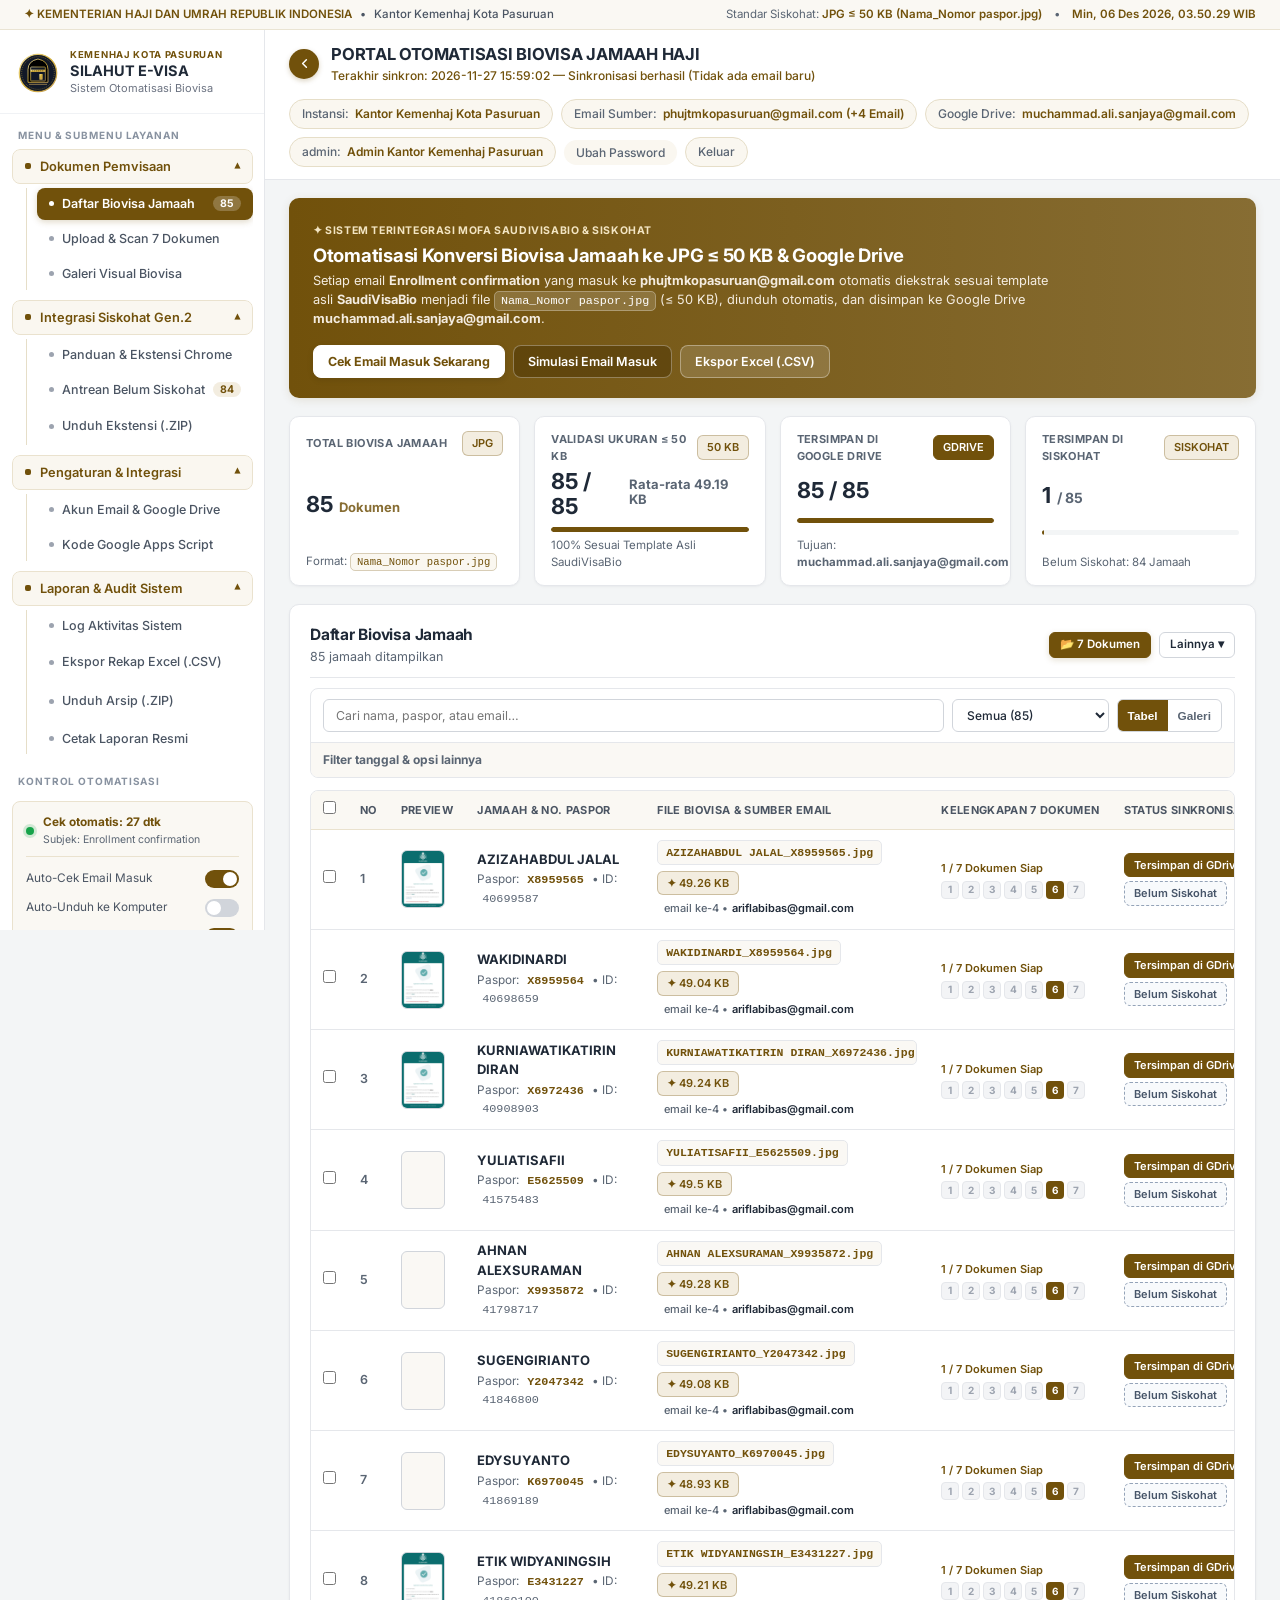
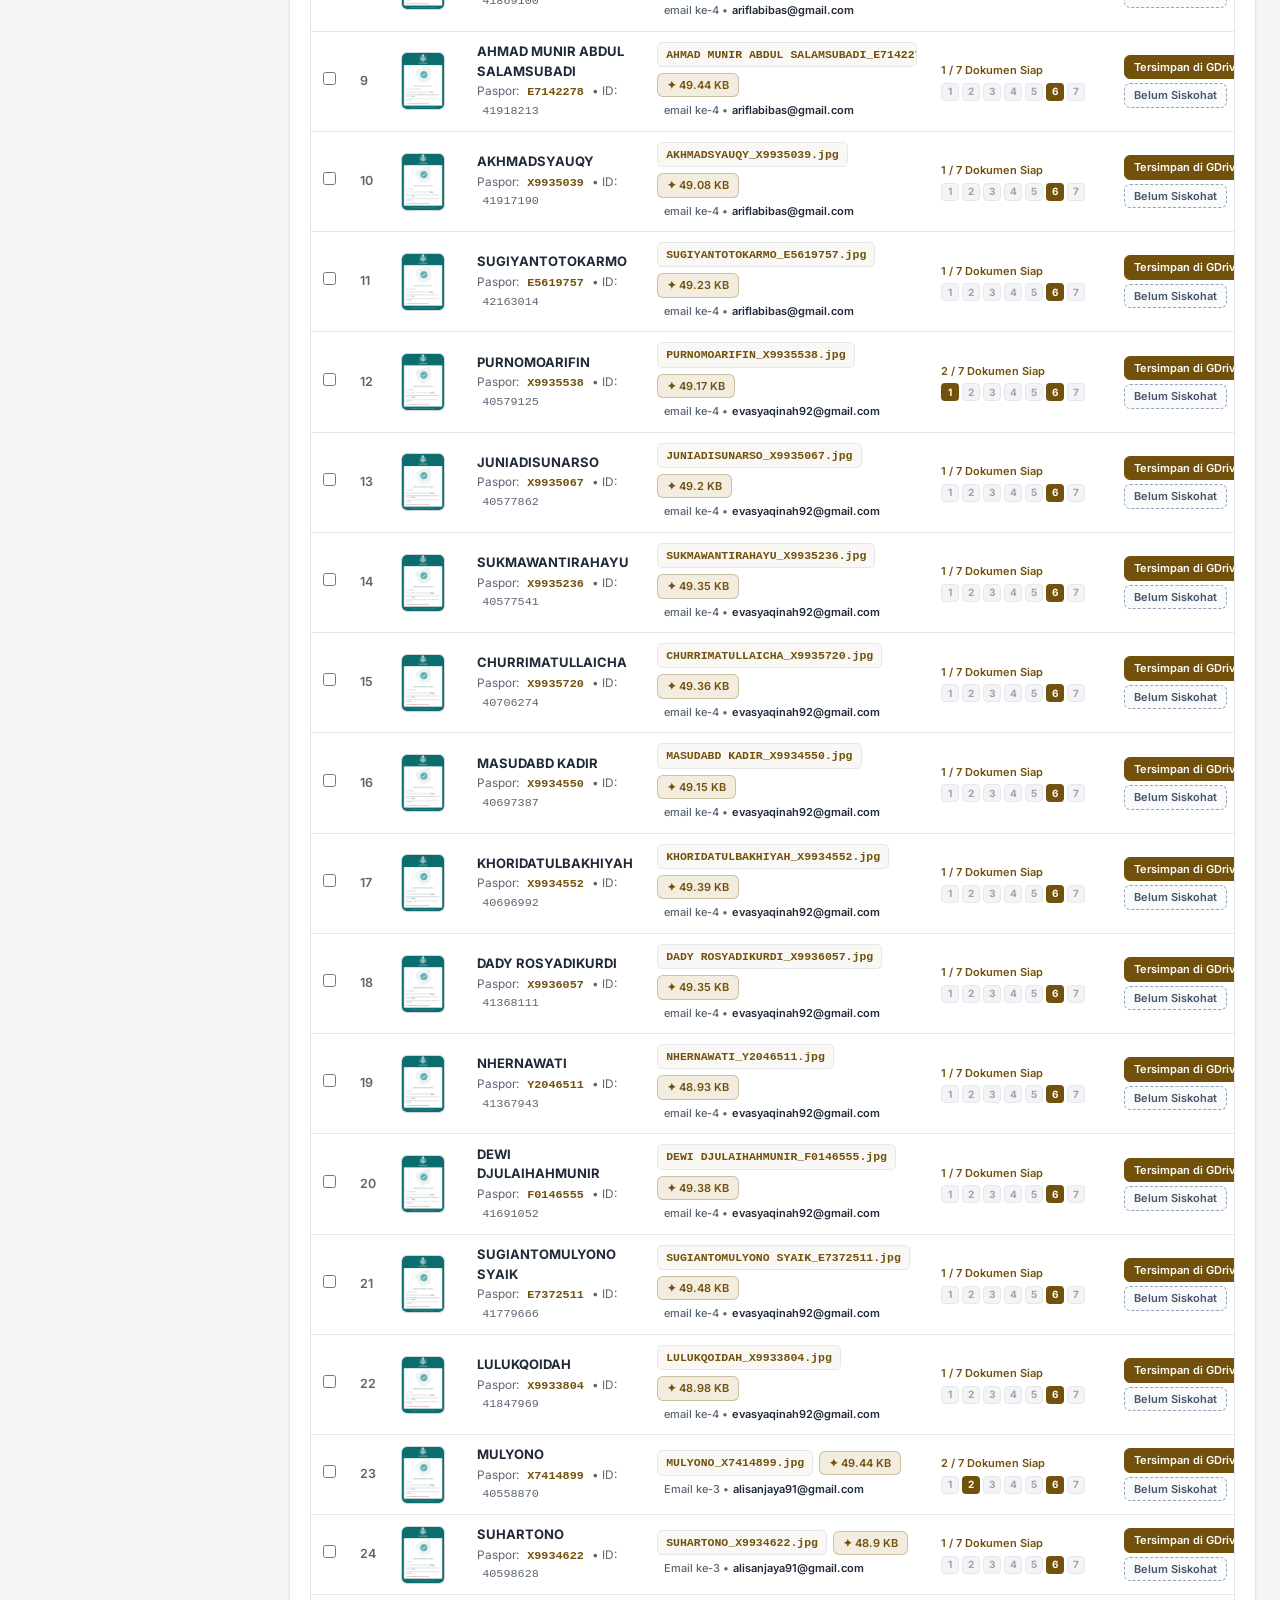
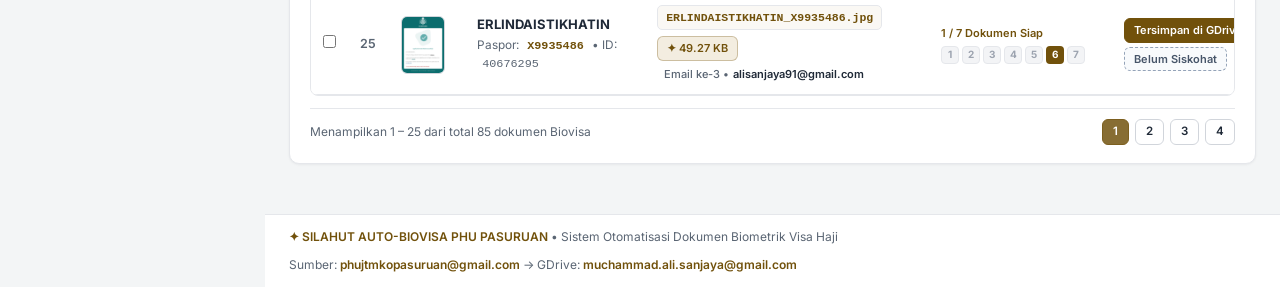
==== commit 48112447: "Update tampilan identik, data Biovisa & Auto-Siskohat GitHub Pages" ====
--- a/index.html
+++ b/index.html
@@ -3693,6 +3693,37 @@
                 const fn = u.searchParams.get('file') || '';
                 const cat = u.searchParams.get('cat') || 'biovisa';
                 if (fn) {
+                    img.dataset.ghFile = fn;
+                    img.dataset.ghCat = cat;
+                    if (!img.dataset.ghFallbackBound) {
+                        img.dataset.ghFallbackBound = '1';
+                        img.addEventListener('error', async function() {
+                            const fName = img.dataset.ghFile || '';
+                            const cKey = (img.dataset.ghCat || 'biovisa').toLowerCase();
+                            if (!fName || img.dataset.ghRenderedFallback === fName) return;
+                            img.dataset.ghRenderedFallback = fName;
+                            const rec = (ghRecords || []).find(r => r && (r.filename === fName || (r.paspor && fName.includes(r.paspor))));
+                            if (cKey === 'biovisa' && rec) {
+                                try {
+                                    const rendered = await renderBiovisaCanvas50KB({
+                                        nama: rec.nama,
+                                        paspor: rec.paspor,
+                                        enrollment_id: rec.enrollment_id,
+                                        enrollment_time: rec.enrollment_time
+                                    });
+                                    if (rendered && rendered.dataUrl) {
+                                        ghImages[fName] = rendered.dataUrl;
+                                        img.src = rendered.dataUrl;
+                                        return;
+                                    }
+                                } catch (e) {}
+                            }
+                            if (rec && typeof window.__fetchGDriveDocDataUrl === 'function') {
+                                const gUrl = await window.__fetchGDriveDocDataUrl(rec.id, cKey);
+                                if (gUrl) img.src = gUrl;
+                            }
+                        });
+                    }
                     img.src = window.__resolveBiovisaImgUrl(fn, false, cat);
                 }
             } catch (e) {}
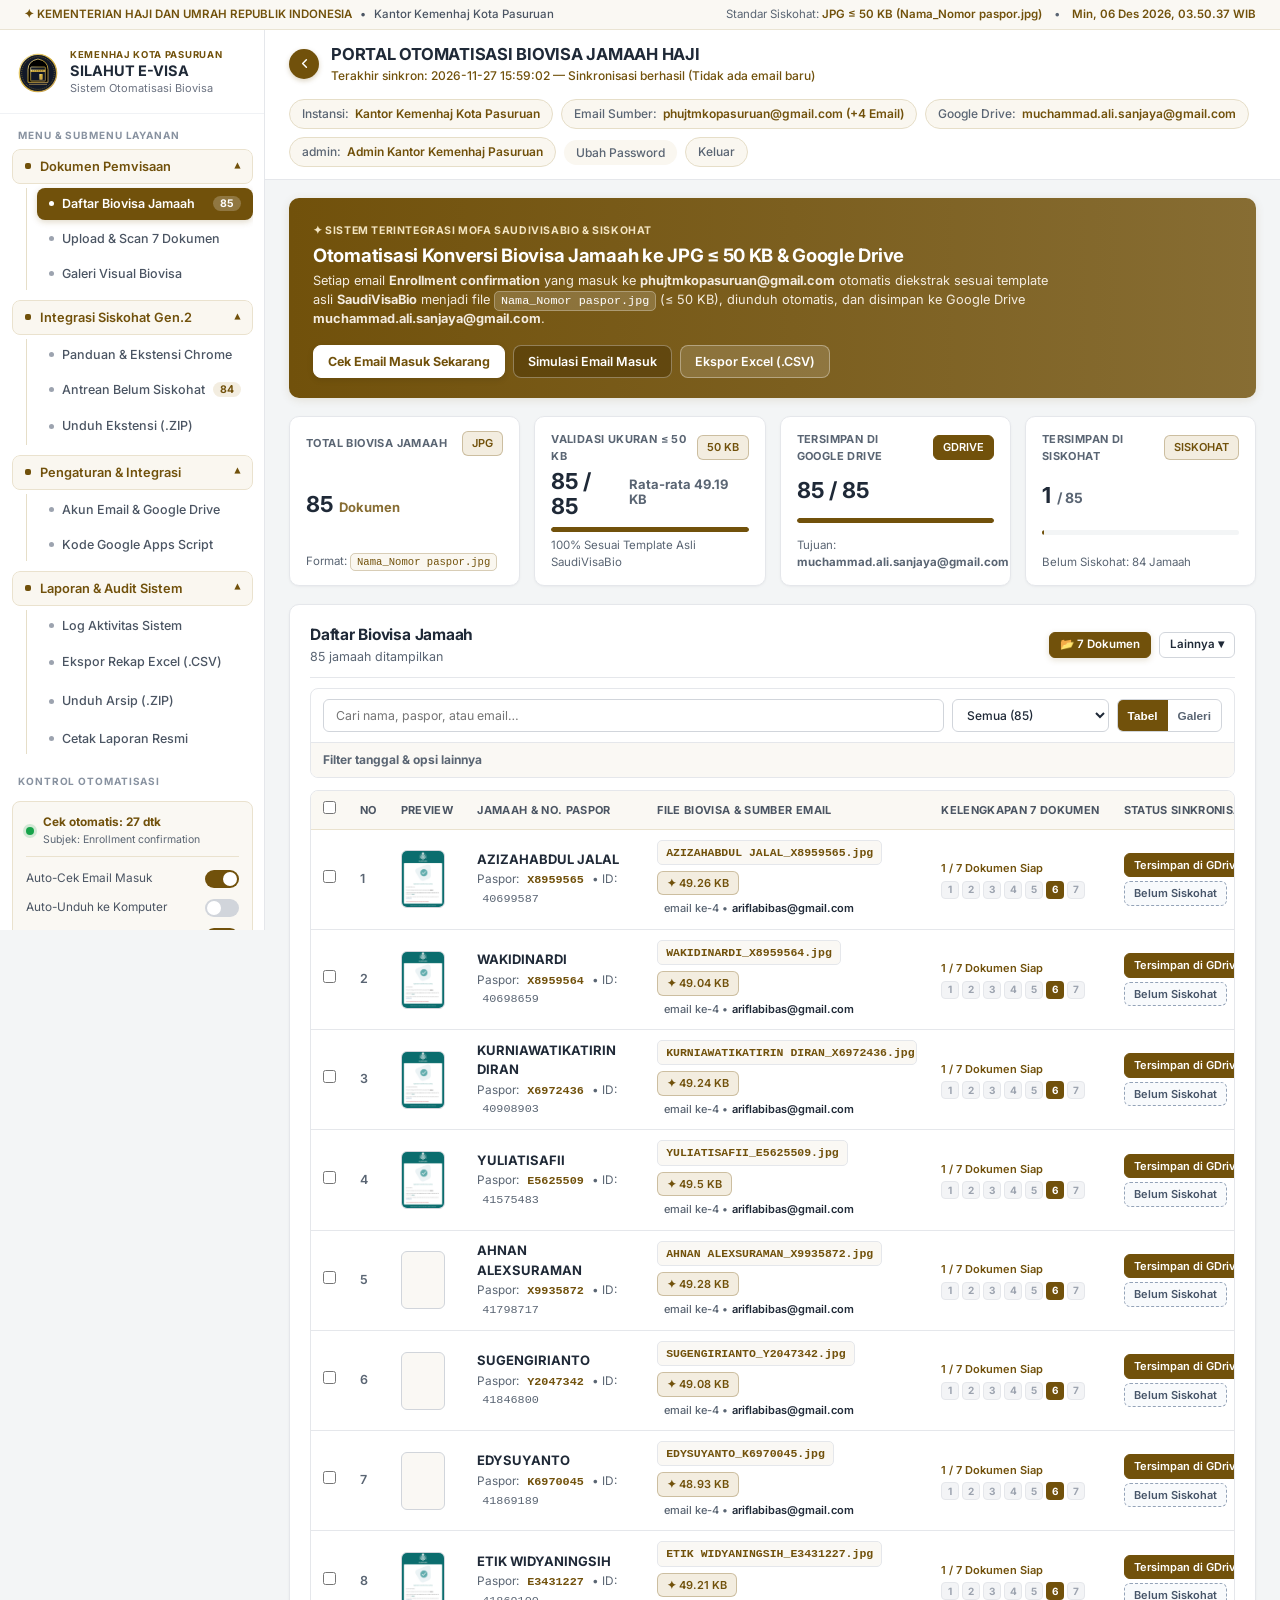
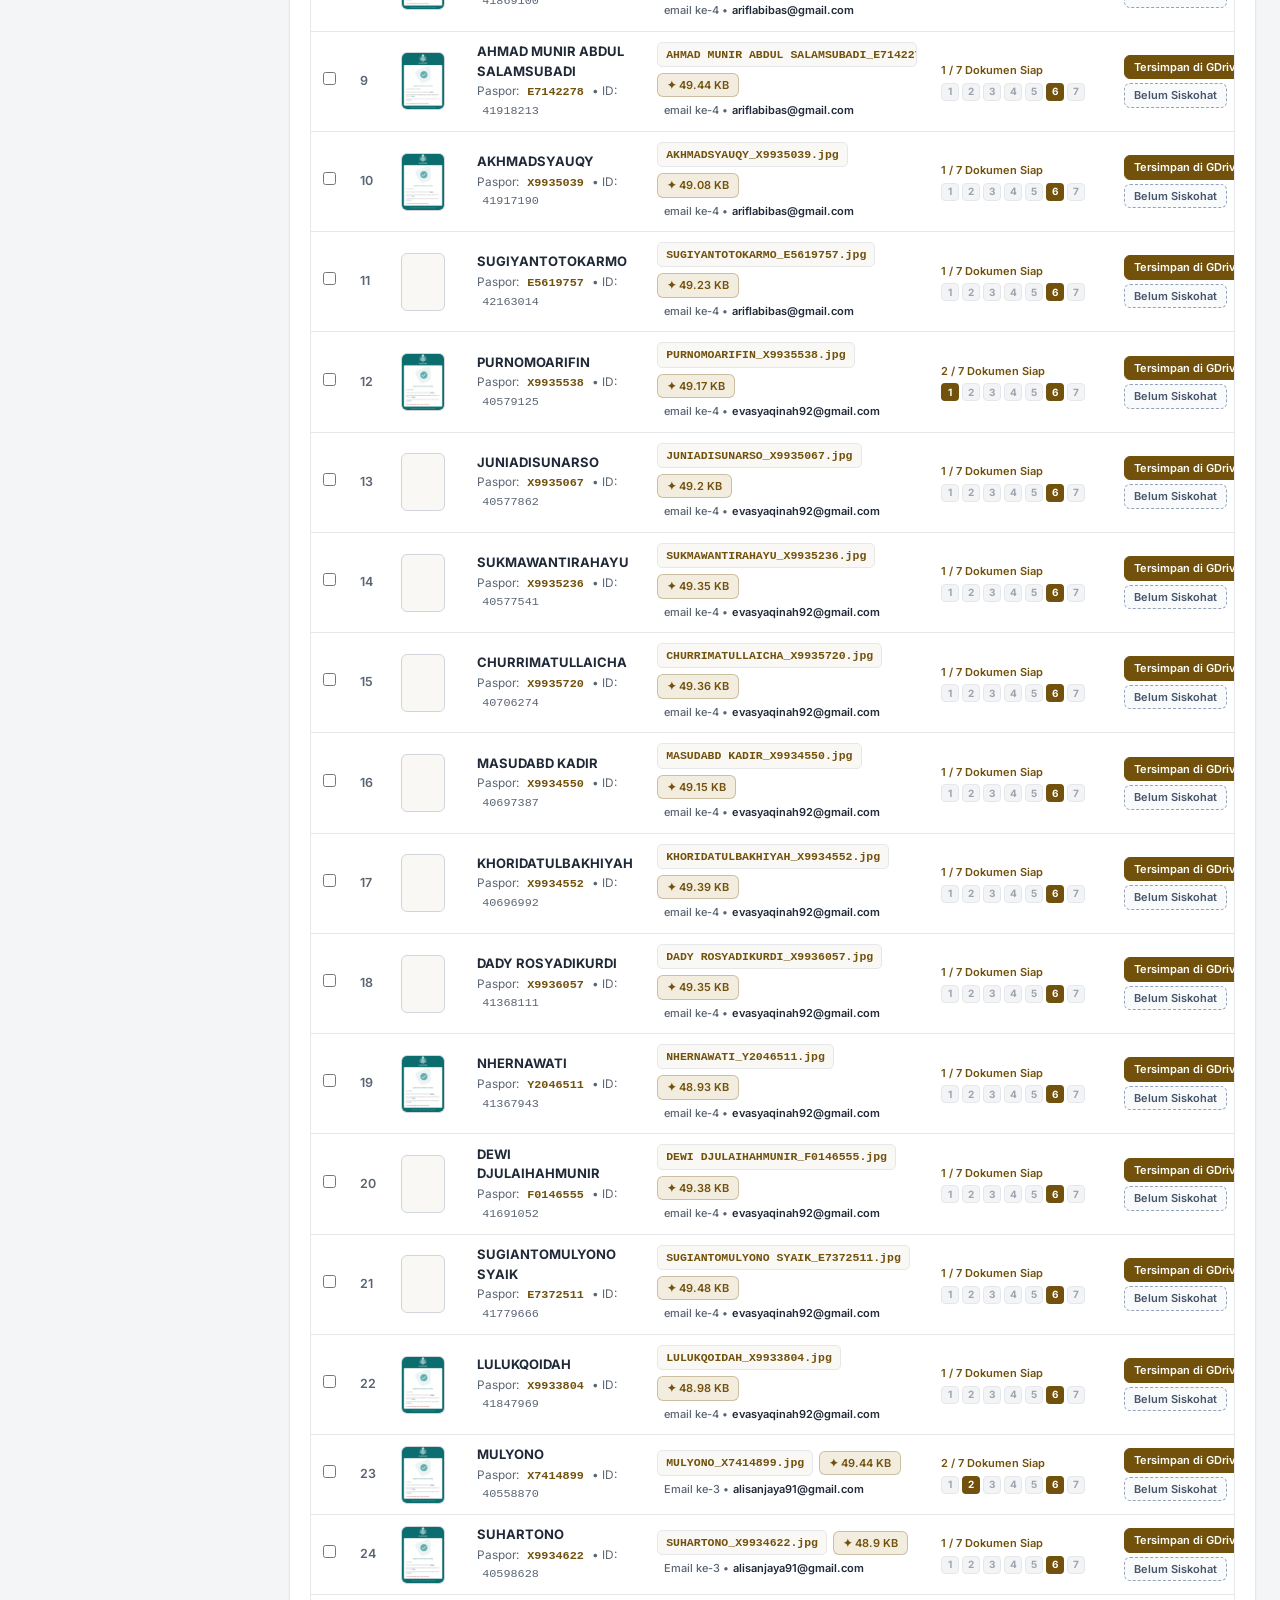
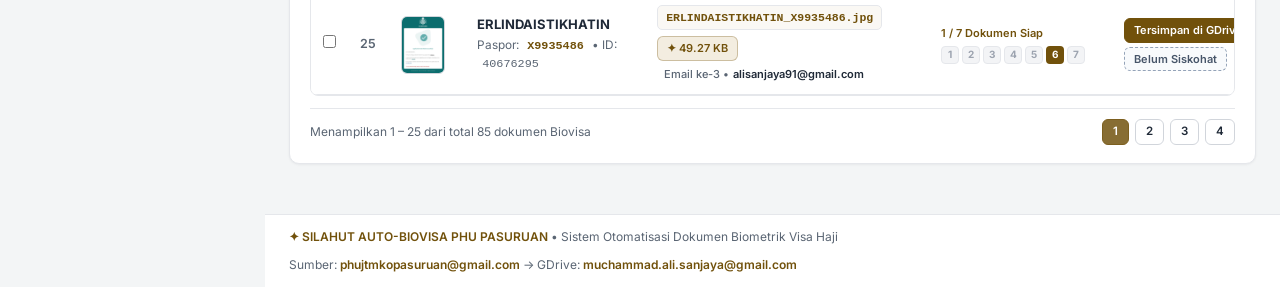
==== commit 3150b47b: "Update tampilan identik, data Biovisa & Auto-Siskohat GitHub Pages" ====
--- a/index.html
+++ b/index.html
@@ -2735,7 +2735,8 @@
         "context": []
     }
 ];
-    const INITIAL_TENANTS  = {"kemenhaj-pasuruankab":{"slug":"kemenhaj-pasuruankab","nama":"Kementerian Haji dan Umrah Kabupaten Pasuruan","settings":{"source_email":"phujtmkabpasuruan@gmail.com","target_gdrive_email":"phujtmkabpasuruan@gmail.com","email_subject_filter":"Enrollment confirmation","connection_mode":"gas","imap_app_password":"","gas_gmail_webapp_url":"","source_accounts":[{"id":"acc_primary","label":"Email Utama Instansi","email":"phujtmkabpasuruan@gmail.com","mode":"gas","gas_url":"","imap_password":"","enabled":true}],"gas_gdrive_webapp_url":"","gdrive_folder_name":"Dokumen_Paspor_Kab_Pasuruan_2026","gdrive_folder_id":"","auto_sync_enabled":true,"auto_sync_interval_sec":30,"auto_download_browser":true,"auto_upload_gdrive":true,"process_mode":"both","target_min_kb":42,"target_max_kb":49.5,"strict_50kb_padding":true,"filename_pattern":"{NAMA}_{PASPOR}","uppercase_filename":true,"last_sync_at":"2026-11-27 16:12:23","last_sync_status":"Gagal: [phujtmkabpasuruan@gmail.com] URL Web App Google Apps Script belum diisi."},"records":[],"jamaah":[],"logs":[{"id":"log_6b09495983afa","time":"2026-11-27 16:12:23","type":"error","message":"[phujtmkabpasuruan@gmail.com] URL Web App Google Apps Script belum diisi.","context":[]},{"id":"log_6b09493a7c75e","time":"2026-11-27 16:11:22","type":"info","message":"Login: KD1322 (admin)","context":[]},{"id":"log_6b094389cd271","time":"2026-11-27 15:51:19","type":"error","message":"[phujtmkabpasuruan@gmail.com] URL Web App Google Apps Script belum diisi.","context":[]},{"id":"log_6b093dbb21e44","time":"2026-11-27 15:46:35","type":"info","message":"Login: KD1322 (admin)","context":[]}]},"phu-pasuruan":{"slug":"phu-pasuruan","nama":"Kantor Kemenhaj Kota Pasuruan","settings":{"source_email":"phujtmkopasuruan@gmail.com","target_gdrive_email":"muchammad.ali.sanjaya@gmail.com","email_subject_filter":"Enrollment confirmation","connection_mode":"gas","imap_app_password":"","gas_gmail_webapp_url":"https://script.google.com/macros/s/AKfycbyIx8j5qKxn3Swo0PkWhy-H7LXjHgINC4oerr193ZJLuLnZgTcfRYV5EQ0IQlC4TGHU/exec","source_accounts":[{"id":"acc_primary","label":"Email Utama Kemenhaj Pasuruan","email":"phujtmkopasuruan@gmail.com","mode":"gas","gas_url":"https://script.google.com/macros/s/AKfycbyIx8j5qKxn3Swo0PkWhy-H7LXjHgINC4oerr193ZJLuLnZgTcfRYV5EQ0IQlC4TGHU/exec","imap_password":"","enabled":true},{"id":"acc_1795578104984_2","label":"Email ke-2","email":"boynikma@gmail.com","mode":"gas","gas_url":"https://script.google.com/macros/s/AKfycbwAWmfaqD5OHe41B11WIg5tVM0Ug93dU3NOF-uVrcsFFEXECf8_KqALFRdjqf0oUFWP/exec","imap_password":"","enabled":true},{"id":"acc_1795590464457_3","label":"Email ke-3","email":"alisanjaya91@gmail.com","mode":"gas","gas_url":"https://script.google.com/macros/s/AKfycbyEINpaOWQbtadL4afb4V3O73MuHvBYxQSW7kqeU4P9391lGGijPZv2rjPvooykvRdn/exec","imap_password":"","enabled":true},{"id":"acc_1795659702484_4","label":"email ke-4","email":"evasyaqinah92@gmail.com","mode":"gas","gas_url":"https://script.google.com/macros/s/AKfycbxQeIQrDf5p5jTGqsjsCzK4l6Dm4Vc0TLoSYB6Y0Pe5oclo2bDSdJyJd9bPZzPJGFtI/exec","imap_password":"","enabled":true},{"id":"acc_1795762666874_5","label":"email ke-5","email":"ariflabibas@gmail.com","mode":"gas","gas_url":"https://script.google.com/macros/s/AKfycbwc8uCtjS7lbvMiAMY8DZuJPyNXZEkjcqQ61e1pUTMKe3-JjoJuYgvo7mKHdUj2UB6e/exec","imap_password":"","enabled":true}],"gas_gdrive_webapp_url":"https://script.google.com/macros/s/AKfycbzyOpflleU5yXKJe7AU8q-zR3l08y7MItBeBCjNWQvPeghD5m9J_t-FPrS1kapaLFQv/exec","gdrive_folder_name":"Biovisa_Jamaah_PHU_Pasuruan","gdrive_folder_id":"","auto_sync_enabled":true,"auto_sync_interval_sec":30,"auto_download_browser":false,"auto_upload_gdrive":true,"process_mode":"both","target_min_kb":42,"target_max_kb":49.5,"strict_50kb_padding":true,"filename_pattern":"{NAMA}_{PASPOR}","uppercase_filename":true,"last_sync_at":"2026-11-27 15:59:02","last_sync_status":"Sinkronisasi berhasil (Tidak ada email baru)"},"records":[{"id":"bv_c7d88e7519","message_id":"1a060777727af547","nama":"AZIZAHABDUL JALAL","paspor":"X8959565","enrollment_id":"40699587","enrollment_time":"2026-09-02 04:53:52","filename":"AZIZAHABDUL JALAL_X8959565.jpg","size_bytes":50444,"size_kb":49.26,"source_type":"saudivisabio_email","subject":"Enrollment confirmation","from_email":"Mofa <MofaBioApp@mofa.gov.sa>","to_email":"ariflabibas@gmail.com","source_account_email":"ariflabibas@gmail.com","source_account_label":"email ke-4","email_date":"02 Sep 2026, 11:53:55 WIB","body_excerpt":"Application Submitted Successfully \nApplication Submitted Successfully \n\nDear AZIZAHABDUL JALAL، \n\nThank you for enrolling your biometric information for your passport \nnumber: X8959565 . \n\non 2026-09-02 04:53:52 as part of your visa application process to the \nKingdom of Saudi Arabia. and Your Enrollment Id is : 40699587 .\nFor any questions on submission of your biometric data or the status of \nyour visa application, please visit www.mofa.gov.sa \n\n*This is an automated message, please do not re","processed_at":"2026-11-27 13:59:59","gdrive_uploaded":true,"gdrive_file_id":"167MvQlfYAlQZemNaT6dimUi23ag5VDlR","gdrive_url":"https://drive.google.com/file/d/167MvQlfYAlQZemNaT6dimUi23ag5VDlR/view?usp=drivesdk","gdrive_target_email":"muchammad.ali.sanjaya@gmail.com","gdrive_error":"","all_message_ids":["1a060777727af547"],"lembaga_slug":"phu-pasuruan","lembaga_nama":"Kantor Kemenhaj Kota Pasuruan","seven_docs":{"available_count":1,"total_slots":7,"docs":{"paspor":{"exists":false,"num":1,"key":"paspor","short":"Paspor","label":"1. Scan Halaman Pertama Paspor","filename":"","rel_url":"","size_kb":0},"endorsement":{"exists":false,"num":2,"key":"endorsement","short":"Endorsement","label":"2. Scan/Upload Halaman Endorsement","filename":"","rel_url":"","size_kb":0},"vaksin":{"exists":false,"num":3,"key":"vaksin","short":"Vaksin","label":"3. Scan/Upload Keterangan Vaksin Meningitis *","filename":"","rel_url":"","size_kb":0},"kitas":{"exists":false,"num":4,"key":"kitas","short":"KITAS","label":"4. Scan/Upload Keterangan KITAS","filename":"","rel_url":"","size_kb":0},"pendukung":{"exists":false,"num":5,"key":"pendukung","short":"Pendukung","label":"5. Scan/Upload Dokumen Pendukung","filename":"","rel_url":"","size_kb":0},"biovisa":{"exists":true,"num":6,"key":"biovisa","short":"Biovisa","label":"6. Scan/Upload Biovisa (jpeg)","filename":"AZIZAHABDUL JALAL_X8959565.jpg","rel_url":"storage/lembaga/phu-pasuruan/biovisa/AZIZAHABDUL%20JALAL_X8959565.jpg","size_kb":49.26},"foto":{"exists":false,"num":7,"key":"foto","short":"Foto","label":"7. Scan/Upload Foto Terbaru","filename":"","rel_url":"","size_kb":0}}}},{"id":"bv_b4b879845f","message_id":"1a0605412eb4b96b","nama":"WAKIDINARDI","paspor":"X8959564","enrollment_id":"40698659","enrollment_time":"2026-09-02 04:15:12","filename":"WAKIDINARDI_X8959564.jpg","size_bytes":50218,"size_kb":49.04,"source_type":"saudivisabio_email","subject":"Enrollment confirmation","from_email":"Mofa <MofaBioApp@mofa.gov.sa>","to_email":"ariflabibas@gmail.com","source_account_email":"ariflabibas@gmail.com","source_account_label":"email ke-4","email_date":"02 Sep 2026, 11:15:15 WIB","body_excerpt":"Application Submitted Successfully \nApplication Submitted Successfully \n\nDear WAKIDINARDI، \n\nThank you for enrolling your biometric information for your passport \nnumber: X8959564 . \n\non 2026-09-02 04:15:12 as part of your visa application process to the \nKingdom of Saudi Arabia. and Your Enrollment Id is : 40698659 .\nFor any questions on submission of your biometric data or the status of \nyour visa application, please visit www.mofa.gov.sa \n\n*This is an automated message, please do not reply to","processed_at":"2026-11-27 13:59:54","gdrive_uploaded":true,"gdrive_file_id":"1Dw99xH2ZrynFcr3ON3ehEkOUEzjc6gdb","gdrive_url":"https://drive.google.com/file/d/1Dw99xH2ZrynFcr3ON3ehEkOUEzjc6gdb/view?usp=drivesdk","gdrive_target_email":"muchammad.ali.sanjaya@gmail.com","gdrive_error":"","all_message_ids":["1a0605412eb4b96b"],"lembaga_slug":"phu-pasuruan","lembaga_nama":"Kantor Kemenhaj Kota Pasuruan","seven_docs":{"available_count":1,"total_slots":7,"docs":{"paspor":{"exists":false,"num":1,"key":"paspor","short":"Paspor","label":"1. Scan Halaman Pertama Paspor","filename":"","rel_url":"","size_kb":0},"endorsement":{"exists":false,"num":2,"key":"endorsement","short":"Endorsement","label":"2. Scan/Upload Halaman Endorsement","filename":"","rel_url":"","size_kb":0},"vaksin":{"exists":false,"num":3,"key":"vaksin","short":"Vaksin","label":"3. Scan/Upload Keterangan Vaksin Meningitis *","filename":"","rel_url":"","size_kb":0},"kitas":{"exists":false,"num":4,"key":"kitas","short":"KITAS","label":"4. Scan/Upload Keterangan KITAS","filename":"","rel_url":"","size_kb":0},"pendukung":{"exists":false,"num":5,"key":"pendukung","short":"Pendukung","label":"5. Scan/Upload Dokumen Pendukung","filename":"","rel_url":"","size_kb":0},"biovisa":{"exists":true,"num":6,"key":"biovisa","short":"Biovisa","label":"6. Scan/Upload Biovisa (jpeg)","filename":"WAKIDINARDI_X8959564.jpg","rel_url":"storage/lembaga/phu-pasuruan/biovisa/WAKIDINARDI_X8959564.jpg","size_kb":49.04},"foto":{"exists":false,"num":7,"key":"foto","short":"Foto","label":"7. Scan/Upload Foto Terbaru","filename":"","rel_url":"","size_kb":0}}}},{"id":"bv_a11582bfc3","message_id":"1a0a3d66154d438e","nama":"KURNIAWATIKATIRIN DIRAN","paspor":"X6972436","enrollment_id":"40908903","enrollment_time":"2026-09-15 06:52:05","filename":"KURNIAWATIKATIRIN DIRAN_X6972436.jpg","size_bytes":50425,"size_kb":49.24,"source_type":"saudivisabio_email","subject":"Enrollment confirmation","from_email":"Mofa <MofaBioApp@mofa.gov.sa>","to_email":"ariflabibas@gmail.com","source_account_email":"ariflabibas@gmail.com","source_account_label":"email ke-4","email_date":"15 Sep 2026, 13:52:08 WIB","body_excerpt":"Application Submitted Successfully \nApplication Submitted Successfully \n\nDear KURNIAWATIKATIRIN DIRAN، \n\nThank you for enrolling your biometric information for your passport \nnumber: X6972436 . \n\non 2026-09-15 06:52:05 as part of your visa application process to the \nKingdom of Saudi Arabia. and Your Enrollment Id is : 40908903 .\nFor any questions on submission of your biometric data or the status of \nyour visa application, please visit www.mofa.gov.sa \n\n*This is an automated message, please do ","processed_at":"2026-11-27 13:59:51","gdrive_uploaded":true,"gdrive_file_id":"1oLg6z1voP3UqBpRHzg1-CVIaLOPyRBkO","gdrive_url":"https://drive.google.com/file/d/1oLg6z1voP3UqBpRHzg1-CVIaLOPyRBkO/view?usp=drivesdk","gdrive_target_email":"muchammad.ali.sanjaya@gmail.com","gdrive_error":"","all_message_ids":["1a0a3d66154d438e"],"lembaga_slug":"phu-pasuruan","lembaga_nama":"Kantor Kemenhaj Kota Pasuruan","seven_docs":{"available_count":1,"total_slots":7,"docs":{"paspor":{"exists":false,"num":1,"key":"paspor","short":"Paspor","label":"1. Scan Halaman Pertama Paspor","filename":"","rel_url":"","size_kb":0},"endorsement":{"exists":false,"num":2,"key":"endorsement","short":"Endorsement","label":"2. Scan/Upload Halaman Endorsement","filename":"","rel_url":"","size_kb":0},"vaksin":{"exists":false,"num":3,"key":"vaksin","short":"Vaksin","label":"3. Scan/Upload Keterangan Vaksin Meningitis *","filename":"","rel_url":"","size_kb":0},"kitas":{"exists":false,"num":4,"key":"kitas","short":"KITAS","label":"4. Scan/Upload Keterangan KITAS","filename":"","rel_url":"","size_kb":0},"pendukung":{"exists":false,"num":5,"key":"pendukung","short":"Pendukung","label":"5. Scan/Upload Dokumen Pendukung","filename":"","rel_url":"","size_kb":0},"biovisa":{"exists":true,"num":6,"key":"biovisa","short":"Biovisa","label":"6. Scan/Upload Biovisa (jpeg)","filename":"KURNIAWATIKATIRIN DIRAN_X6972436.jpg","rel_url":"storage/lembaga/phu-pasuruan/biovisa/KURNIAWATIKATIRIN%20DIRAN_X6972436.jpg","size_kb":49.24},"foto":{"exists":false,"num":7,"key":"foto","short":"Foto","label":"7. Scan/Upload Foto Terbaru","filename":"","rel_url":"","size_kb":0}}}},{"id":"bv_25ed7a3867","message_id":"1a15c0a64c33d0c7","nama":"YULIATISAFII","paspor":"E5625509","enrollment_id":"41575483","enrollment_time":"2026-10-21 01:19:01","filename":"YULIATISAFII_E5625509.jpg","size_bytes":50688,"size_kb":49.5,"source_type":"saudivisabio_email","subject":"Enrollment confirmation","from_email":"Mofa <MofaBioApp@mofa.gov.sa>","to_email":"ariflabibas@gmail.com","source_account_email":"ariflabibas@gmail.com","source_account_label":"email ke-4","email_date":"21 Oct 2026, 08:19:05 WIB","body_excerpt":"Application Submitted Successfully \nApplication Submitted Successfully \n\nDear YULIATISAFII، \n\nThank you for enrolling your biometric information for your passport \nnumber: E5625509 . \n\non 2026-10-21 01:19:01 as part of your visa application process to the \nKingdom of Saudi Arabia. and Your Enrollment Id is : 41575483 .\nFor any questions on submission of your biometric data or the status of \nyour visa application, please visit www.mofa.gov.sa \n\n*This is an automated message, please do not reply t","processed_at":"2026-11-27 13:59:47","gdrive_uploaded":true,"gdrive_file_id":"1PwuGvidUTjE2CbIlszXO4LC-P6_tg2WO","gdrive_url":"https://drive.google.com/file/d/1PwuGvidUTjE2CbIlszXO4LC-P6_tg2WO/view?usp=drivesdk","gdrive_target_email":"muchammad.ali.sanjaya@gmail.com","gdrive_error":"","all_message_ids":["1a15c0a64c33d0c7"],"lembaga_slug":"phu-pasuruan","lembaga_nama":"Kantor Kemenhaj Kota Pasuruan","seven_docs":{"available_count":1,"total_slots":7,"docs":{"paspor":{"exists":false,"num":1,"key":"paspor","short":"Paspor","label":"1. Scan Halaman Pertama Paspor","filename":"","rel_url":"","size_kb":0},"endorsement":{"exists":false,"num":2,"key":"endorsement","short":"Endorsement","label":"2. Scan/Upload Halaman Endorsement","filename":"","rel_url":"","size_kb":0},"vaksin":{"exists":false,"num":3,"key":"vaksin","short":"Vaksin","label":"3. Scan/Upload Keterangan Vaksin Meningitis *","filename":"","rel_url":"","size_kb":0},"kitas":{"exists":false,"num":4,"key":"kitas","short":"KITAS","label":"4. Scan/Upload Keterangan KITAS","filename":"","rel_url":"","size_kb":0},"pendukung":{"exists":false,"num":5,"key":"pendukung","short":"Pendukung","label":"5. Scan/Upload Dokumen Pendukung","filename":"","rel_url":"","size_kb":0},"biovisa":{"exists":true,"num":6,"key":"biovisa","short":"Biovisa","label":"6. Scan/Upload Biovisa (jpeg)","filename":"YULIATISAFII_E5625509.jpg","rel_url":"storage/lembaga/phu-pasuruan/biovisa/YULIATISAFII_E5625509.jpg","size_kb":49.5},"foto":{"exists":false,"num":7,"key":"foto","short":"Foto","label":"7. Scan/Upload Foto Terbaru","filename":"","rel_url":"","size_kb":0}}}},{"id":"bv_8145fd3db9","message_id":"1a19f644358c1bd1","nama":"AHNAN ALEXSURAMAN","paspor":"X9935872","enrollment_id":"41798717","enrollment_time":"2026-11-03 03:11:44","filename":"AHNAN ALEXSURAMAN_X9935872.jpg","size_bytes":50466,"size_kb":49.28,"source_type":"saudivisabio_email","subject":"Enrollment confirmation","from_email":"Mofa <MofaBioApp@mofa.gov.sa>","to_email":"ariflabibas@gmail.com","source_account_email":"ariflabibas@gmail.com","source_account_label":"email ke-4","email_date":"03 Nov 2026, 10:11:47 WIB","body_excerpt":"Application Submitted Successfully \nApplication Submitted Successfully \n\nDear AHNAN ALEXSURAMAN، \n\nThank you for enrolling your biometric information for your passport \nnumber: X9935872 . \n\non 2026-11-03 03:11:44 as part of your visa application process to the \nKingdom of Saudi Arabia. and Your Enrollment Id is : 41798717 .\nFor any questions on submission of your biometric data or the status of \nyour visa application, please visit www.mofa.gov.sa \n\n*This is an automated message, please do not re","processed_at":"2026-11-27 13:59:42","gdrive_uploaded":true,"gdrive_file_id":"1OxWYrWMLb1-HIji4Oa4TFCUE6Jtzz5yc","gdrive_url":"https://drive.google.com/file/d/1OxWYrWMLb1-HIji4Oa4TFCUE6Jtzz5yc/view?usp=drivesdk","gdrive_target_email":"muchammad.ali.sanjaya@gmail.com","gdrive_error":"","all_message_ids":["1a19f644358c1bd1"],"lembaga_slug":"phu-pasuruan","lembaga_nama":"Kantor Kemenhaj Kota Pasuruan","seven_docs":{"available_count":1,"total_slots":7,"docs":{"paspor":{"exists":false,"num":1,"key":"paspor","short":"Paspor","label":"1. Scan Halaman Pertama Paspor","filename":"","rel_url":"","size_kb":0},"endorsement":{"exists":false,"num":2,"key":"endorsement","short":"Endorsement","label":"2. Scan/Upload Halaman Endorsement","filename":"","rel_url":"","size_kb":0},"vaksin":{"exists":false,"num":3,"key":"vaksin","short":"Vaksin","label":"3. Scan/Upload Keterangan Vaksin Meningitis *","filename":"","rel_url":"","size_kb":0},"kitas":{"exists":false,"num":4,"key":"kitas","short":"KITAS","label":"4. Scan/Upload Keterangan KITAS","filename":"","rel_url":"","size_kb":0},"pendukung":{"exists":false,"num":5,"key":"pendukung","short":"Pendukung","label":"5. Scan/Upload Dokumen Pendukung","filename":"","rel_url":"","size_kb":0},"biovisa":{"exists":true,"num":6,"key":"biovisa","short":"Biovisa","label":"6. Scan/Upload Biovisa (jpeg)","filename":"AHNAN ALEXSURAMAN_X9935872.jpg","rel_url":"storage/lembaga/phu-pasuruan/biovisa/AHNAN%20ALEXSURAMAN_X9935872.jpg","size_kb":49.28},"foto":{"exists":false,"num":7,"key":"foto","short":"Foto","label":"7. Scan/Upload Foto Terbaru","filename":"","rel_url":"","size_kb":0}}}},{"id":"bv_2d452911e7","message_id":"1a1aa659be03e3a2","nama":"SUGENGIRIANTO","paspor":"Y2047342","enrollment_id":"41846800","enrollment_time":"2026-11-05 06:29:00","filename":"SUGENGIRIANTO_Y2047342.jpg","size_bytes":50263,"size_kb":49.08,"source_type":"saudivisabio_email","subject":"Enrollment confirmation","from_email":"Mofa <MofaBioApp@mofa.gov.sa>","to_email":"ariflabibas@gmail.com","source_account_email":"ariflabibas@gmail.com","source_account_label":"email ke-4","email_date":"05 Nov 2026, 13:29:04 WIB","body_excerpt":"Application Submitted Successfully \nApplication Submitted Successfully \n\nDear SUGENGIRIANTO، \n\nThank you for enrolling your biometric information for your passport \nnumber: Y2047342 . \n\non 2026-11-05 06:29:00 as part of your visa application process to the \nKingdom of Saudi Arabia. and Your Enrollment Id is : 41846800 .\nFor any questions on submission of your biometric data or the status of \nyour visa application, please visit www.mofa.gov.sa \n\n*This is an automated message, please do not reply ","processed_at":"2026-11-27 13:59:38","gdrive_uploaded":true,"gdrive_file_id":"1jSBR_oZ4tJFCMaCUwcq7Osf-1jHg2gwD","gdrive_url":"https://drive.google.com/file/d/1jSBR_oZ4tJFCMaCUwcq7Osf-1jHg2gwD/view?usp=drivesdk","gdrive_target_email":"muchammad.ali.sanjaya@gmail.com","gdrive_error":"","all_message_ids":["1a1aa659be03e3a2"],"lembaga_slug":"phu-pasuruan","lembaga_nama":"Kantor Kemenhaj Kota Pasuruan","seven_docs":{"available_count":1,"total_slots":7,"docs":{"paspor":{"exists":false,"num":1,"key":"paspor","short":"Paspor","label":"1. Scan Halaman Pertama Paspor","filename":"","rel_url":"","size_kb":0},"endorsement":{"exists":false,"num":2,"key":"endorsement","short":"Endorsement","label":"2. Scan/Upload Halaman Endorsement","filename":"","rel_url":"","size_kb":0},"vaksin":{"exists":false,"num":3,"key":"vaksin","short":"Vaksin","label":"3. Scan/Upload Keterangan Vaksin Meningitis *","filename":"","rel_url":"","size_kb":0},"kitas":{"exists":false,"num":4,"key":"kitas","short":"KITAS","label":"4. Scan/Upload Keterangan KITAS","filename":"","rel_url":"","size_kb":0},"pendukung":{"exists":false,"num":5,"key":"pendukung","short":"Pendukung","label":"5. Scan/Upload Dokumen Pendukung","filename":"","rel_url":"","size_kb":0},"biovisa":{"exists":true,"num":6,"key":"biovisa","short":"Biovisa","label":"6. Scan/Upload Biovisa (jpeg)","filename":"SUGENGIRIANTO_Y2047342.jpg","rel_url":"storage/lembaga/phu-pasuruan/biovisa/SUGENGIRIANTO_Y2047342.jpg","size_kb":49.08},"foto":{"exists":false,"num":7,"key":"foto","short":"Foto","label":"7. Scan/Upload Foto Terbaru","filename":"","rel_url":"","size_kb":0}}}},{"id":"bv_0c39a1faab","message_id":"1a1aebb6ff3a23de","nama":"EDYSUYANTO","paspor":"K6970045","enrollment_id":"41869189","enrollment_time":"2026-11-06 02:41:15","filename":"EDYSUYANTO_K6970045.jpg","size_bytes":50100,"size_kb":48.93,"source_type":"saudivisabio_email","subject":"Enrollment confirmation","from_email":"Mofa <MofaBioApp@mofa.gov.sa>","to_email":"ariflabibas@gmail.com","source_account_email":"ariflabibas@gmail.com","source_account_label":"email ke-4","email_date":"06 Nov 2026, 09:41:18 WIB","body_excerpt":"Application Submitted Successfully \nApplication Submitted Successfully \n\nDear EDYSUYANTO، \n\nThank you for enrolling your biometric information for your passport \nnumber: K6970045 . \n\non 2026-11-06 02:41:15 as part of your visa application process to the \nKingdom of Saudi Arabia. and Your Enrollment Id is : 41869189 .\nFor any questions on submission of your biometric data or the status of \nyour visa application, please visit www.mofa.gov.sa \n\n*This is an automated message, please do not reply to ","processed_at":"2026-11-27 13:59:32","gdrive_uploaded":true,"gdrive_file_id":"1ZzA7qVnXXDpzitv9Zny3Kdi6oyVfUgHQ","gdrive_url":"https://drive.google.com/file/d/1ZzA7qVnXXDpzitv9Zny3Kdi6oyVfUgHQ/view?usp=drivesdk","gdrive_target_email":"muchammad.ali.sanjaya@gmail.com","gdrive_error":"","all_message_ids":["1a1aebb6ff3a23de"],"lembaga_slug":"phu-pasuruan","lembaga_nama":"Kantor Kemenhaj Kota Pasuruan","seven_docs":{"available_count":1,"total_slots":7,"docs":{"paspor":{"exists":false,"num":1,"key":"paspor","short":"Paspor","label":"1. Scan Halaman Pertama Paspor","filename":"","rel_url":"","size_kb":0},"endorsement":{"exists":false,"num":2,"key":"endorsement","short":"Endorsement","label":"2. Scan/Upload Halaman Endorsement","filename":"","rel_url":"","size_kb":0},"vaksin":{"exists":false,"num":3,"key":"vaksin","short":"Vaksin","label":"3. Scan/Upload Keterangan Vaksin Meningitis *","filename":"","rel_url":"","size_kb":0},"kitas":{"exists":false,"num":4,"key":"kitas","short":"KITAS","label":"4. Scan/Upload Keterangan KITAS","filename":"","rel_url":"","size_kb":0},"pendukung":{"exists":false,"num":5,"key":"pendukung","short":"Pendukung","label":"5. Scan/Upload Dokumen Pendukung","filename":"","rel_url":"","size_kb":0},"biovisa":{"exists":true,"num":6,"key":"biovisa","short":"Biovisa","label":"6. Scan/Upload Biovisa (jpeg)","filename":"EDYSUYANTO_K6970045.jpg","rel_url":"storage/lembaga/phu-pasuruan/biovisa/EDYSUYANTO_K6970045.jpg","size_kb":48.93},"foto":{"exists":false,"num":7,"key":"foto","short":"Foto","label":"7. Scan/Upload Foto Terbaru","filename":"","rel_url":"","size_kb":0}}}},{"id":"bv_87bfc0b0fc","message_id":"1a1aeb2d36754951","nama":"ETIK WIDYANINGSIH","paspor":"E3431227","enrollment_id":"41869100","enrollment_time":"2026-11-06 02:31:51","filename":"ETIK WIDYANINGSIH_E3431227.jpg","size_bytes":50390,"size_kb":49.21,"source_type":"saudivisabio_email","subject":"Enrollment confirmation","from_email":"Mofa <MofaBioApp@mofa.gov.sa>","to_email":"ariflabibas@gmail.com","source_account_email":"ariflabibas@gmail.com","source_account_label":"email ke-4","email_date":"06 Nov 2026, 09:31:55 WIB","body_excerpt":"Application Submitted Successfully \nApplication Submitted Successfully \n\nDear ETIK WIDYANINGSIH، \n\nThank you for enrolling your biometric information for your passport \nnumber: E3431227 . \n\non 2026-11-06 02:31:51 as part of your visa application process to the \nKingdom of Saudi Arabia. and Your Enrollment Id is : 41869100 .\nFor any questions on submission of your biometric data or the status of \nyour visa application, please visit www.mofa.gov.sa \n\n*This is an automated message, please do not re","processed_at":"2026-11-27 13:59:28","gdrive_uploaded":true,"gdrive_file_id":"1i8Z_h66B7igraQkLHbkH6UW9Gse-fbgB","gdrive_url":"https://drive.google.com/file/d/1i8Z_h66B7igraQkLHbkH6UW9Gse-fbgB/view?usp=drivesdk","gdrive_target_email":"muchammad.ali.sanjaya@gmail.com","gdrive_error":"","all_message_ids":["1a1aeb2d36754951"],"lembaga_slug":"phu-pasuruan","lembaga_nama":"Kantor Kemenhaj Kota Pasuruan","seven_docs":{"available_count":1,"total_slots":7,"docs":{"paspor":{"exists":false,"num":1,"key":"paspor","short":"Paspor","label":"1. Scan Halaman Pertama Paspor","filename":"","rel_url":"","size_kb":0},"endorsement":{"exists":false,"num":2,"key":"endorsement","short":"Endorsement","label":"2. Scan/Upload Halaman Endorsement","filename":"","rel_url":"","size_kb":0},"vaksin":{"exists":false,"num":3,"key":"vaksin","short":"Vaksin","label":"3. Scan/Upload Keterangan Vaksin Meningitis *","filename":"","rel_url":"","size_kb":0},"kitas":{"exists":false,"num":4,"key":"kitas","short":"KITAS","label":"4. Scan/Upload Keterangan KITAS","filename":"","rel_url":"","size_kb":0},"pendukung":{"exists":false,"num":5,"key":"pendukung","short":"Pendukung","label":"5. Scan/Upload Dokumen Pendukung","filename":"","rel_url":"","size_kb":0},"biovisa":{"exists":true,"num":6,"key":"biovisa","short":"Biovisa","label":"6. Scan/Upload Biovisa (jpeg)","filename":"ETIK WIDYANINGSIH_E3431227.jpg","rel_url":"storage/lembaga/phu-pasuruan/biovisa/ETIK%20WIDYANINGSIH_E3431227.jpg","size_kb":49.21},"foto":{"exists":false,"num":7,"key":"foto","short":"Foto","label":"7. Scan/Upload Foto Terbaru","filename":"","rel_url":"","size_kb":0}}}},{"id":"bv_5ca5a84f46","message_id":"1a1be51aaa86280e","nama":"AHMAD MUNIR ABDUL SALAMSUBADI","paspor":"E7142278","enrollment_id":"41918213","enrollment_time":"2026-11-09 03:19:39","filename":"AHMAD MUNIR ABDUL SALAMSUBADI_E7142278.jpg","size_bytes":50622,"size_kb":49.44,"source_type":"saudivisabio_email","subject":"Enrollment confirmation","from_email":"Mofa <MofaBioApp@mofa.gov.sa>","to_email":"ariflabibas@gmail.com","source_account_email":"ariflabibas@gmail.com","source_account_label":"email ke-4","email_date":"09 Nov 2026, 10:19:43 WIB","body_excerpt":"Application Submitted Successfully \nApplication Submitted Successfully \n\nDear AHMAD MUNIR ABDUL SALAMSUBADI، \n\nThank you for enrolling your biometric information for your passport \nnumber: E7142278 . \n\non 2026-11-09 03:19:39 as part of your visa application process to the \nKingdom of Saudi Arabia. and Your Enrollment Id is : 41918213 .\nFor any questions on submission of your biometric data or the status of \nyour visa application, please visit www.mofa.gov.sa \n\n*This is an automated message, plea","processed_at":"2026-11-27 13:59:24","gdrive_uploaded":true,"gdrive_file_id":"1xt_hGFKtcj9QOk1vqX2nkKaNT9ZlRvVK","gdrive_url":"https://drive.google.com/file/d/1xt_hGFKtcj9QOk1vqX2nkKaNT9ZlRvVK/view?usp=drivesdk","gdrive_target_email":"muchammad.ali.sanjaya@gmail.com","gdrive_error":"","all_message_ids":["1a1be51aaa86280e"],"lembaga_slug":"phu-pasuruan","lembaga_nama":"Kantor Kemenhaj Kota Pasuruan","seven_docs":{"available_count":1,"total_slots":7,"docs":{"paspor":{"exists":false,"num":1,"key":"paspor","short":"Paspor","label":"1. Scan Halaman Pertama Paspor","filename":"","rel_url":"","size_kb":0},"endorsement":{"exists":false,"num":2,"key":"endorsement","short":"Endorsement","label":"2. Scan/Upload Halaman Endorsement","filename":"","rel_url":"","size_kb":0},"vaksin":{"exists":false,"num":3,"key":"vaksin","short":"Vaksin","label":"3. Scan/Upload Keterangan Vaksin Meningitis *","filename":"","rel_url":"","size_kb":0},"kitas":{"exists":false,"num":4,"key":"kitas","short":"KITAS","label":"4. Scan/Upload Keterangan KITAS","filename":"","rel_url":"","size_kb":0},"pendukung":{"exists":false,"num":5,"key":"pendukung","short":"Pendukung","label":"5. Scan/Upload Dokumen Pendukung","filename":"","rel_url":"","size_kb":0},"biovisa":{"exists":true,"num":6,"key":"biovisa","short":"Biovisa","label":"6. Scan/Upload Biovisa (jpeg)","filename":"AHMAD MUNIR ABDUL SALAMSUBADI_E7142278.jpg","rel_url":"storage/lembaga/phu-pasuruan/biovisa/AHMAD%20MUNIR%20ABDUL%20SALAMSUBADI_E7142278.jpg","size_kb":49.44},"foto":{"exists":false,"num":7,"key":"foto","short":"Foto","label":"7. Scan/Upload Foto Terbaru","filename":"","rel_url":"","size_kb":0}}}},{"id":"bv_77f1c55652","message_id":"1a1be0bb8e19fee5","nama":"AKHMADSYAUQY","paspor":"X9935039","enrollment_id":"41917190","enrollment_time":"2026-11-09 02:03:15","filename":"AKHMADSYAUQY_X9935039.jpg","size_bytes":50261,"size_kb":49.08,"source_type":"saudivisabio_email","subject":"Enrollment confirmation","from_email":"Mofa <MofaBioApp@mofa.gov.sa>","to_email":"ariflabibas@gmail.com","source_account_email":"ariflabibas@gmail.com","source_account_label":"email ke-4","email_date":"09 Nov 2026, 09:03:18 WIB","body_excerpt":"Application Submitted Successfully \nApplication Submitted Successfully \n\nDear AKHMADSYAUQY، \n\nThank you for enrolling your biometric information for your passport \nnumber: X9935039 . \n\non 2026-11-09 02:03:15 as part of your visa application process to the \nKingdom of Saudi Arabia. and Your Enrollment Id is : 41917190 .\nFor any questions on submission of your biometric data or the status of \nyour visa application, please visit www.mofa.gov.sa \n\n*This is an automated message, please do not reply t","processed_at":"2026-11-27 13:59:19","gdrive_uploaded":true,"gdrive_file_id":"1znsZbrLxDRP9vX4KBcGfjZP-0Af1ZaQ4","gdrive_url":"https://drive.google.com/file/d/1znsZbrLxDRP9vX4KBcGfjZP-0Af1ZaQ4/view?usp=drivesdk","gdrive_target_email":"muchammad.ali.sanjaya@gmail.com","gdrive_error":"","all_message_ids":["1a1be0bb8e19fee5"],"lembaga_slug":"phu-pasuruan","lembaga_nama":"Kantor Kemenhaj Kota Pasuruan","seven_docs":{"available_count":1,"total_slots":7,"docs":{"paspor":{"exists":false,"num":1,"key":"paspor","short":"Paspor","label":"1. Scan Halaman Pertama Paspor","filename":"","rel_url":"","size_kb":0},"endorsement":{"exists":false,"num":2,"key":"endorsement","short":"Endorsement","label":"2. Scan/Upload Halaman Endorsement","filename":"","rel_url":"","size_kb":0},"vaksin":{"exists":false,"num":3,"key":"vaksin","short":"Vaksin","label":"3. Scan/Upload Keterangan Vaksin Meningitis *","filename":"","rel_url":"","size_kb":0},"kitas":{"exists":false,"num":4,"key":"kitas","short":"KITAS","label":"4. Scan/Upload Keterangan KITAS","filename":"","rel_url":"","size_kb":0},"pendukung":{"exists":false,"num":5,"key":"pendukung","short":"Pendukung","label":"5. Scan/Upload Dokumen Pendukung","filename":"","rel_url":"","size_kb":0},"biovisa":{"exists":true,"num":6,"key":"biovisa","short":"Biovisa","label":"6. Scan/Upload Biovisa (jpeg)","filename":"AKHMADSYAUQY_X9935039.jpg","rel_url":"storage/lembaga/phu-pasuruan/biovisa/AKHMADSYAUQY_X9935039.jpg","size_kb":49.08},"foto":{"exists":false,"num":7,"key":"foto","short":"Foto","label":"7. Scan/Upload Foto Terbaru","filename":"","rel_url":"","size_kb":0}}}},{"id":"bv_0969fdaaf1","message_id":"1a2102601aae96db","nama":"SUGIYANTOTOKARMO","paspor":"E5619757","enrollment_id":"42163014","enrollment_time":"2026-11-25 00:40:50","filename":"SUGIYANTOTOKARMO_E5619757.jpg","size_bytes":50414,"size_kb":49.23,"source_type":"saudivisabio_email","subject":"Enrollment confirmation","from_email":"Mofa <MofaBioApp@mofa.gov.sa>","to_email":"ariflabibas@gmail.com","source_account_email":"ariflabibas@gmail.com","source_account_label":"email ke-4","email_date":"25 Nov 2026, 07:40:54 WIB","body_excerpt":"Application Submitted Successfully \nApplication Submitted Successfully \n\nDear SUGIYANTOTOKARMO، \n\nThank you for enrolling your biometric information for your passport \nnumber: E5619757 . \n\non 2026-11-25 00:40:50 as part of your visa application process to the \nKingdom of Saudi Arabia. and Your Enrollment Id is : 42163014 .\nFor any questions on submission of your biometric data or the status of \nyour visa application, please visit www.mofa.gov.sa \n\n*This is an automated message, please do not rep","processed_at":"2026-11-27 13:59:14","gdrive_uploaded":true,"gdrive_file_id":"1TTyKTzhHANoeo5BDZf09XBMwWT6maKck","gdrive_url":"https://drive.google.com/file/d/1TTyKTzhHANoeo5BDZf09XBMwWT6maKck/view?usp=drivesdk","gdrive_target_email":"muchammad.ali.sanjaya@gmail.com","gdrive_error":"","all_message_ids":["1a2102601aae96db"],"lembaga_slug":"phu-pasuruan","lembaga_nama":"Kantor Kemenhaj Kota Pasuruan","seven_docs":{"available_count":1,"total_slots":7,"docs":{"paspor":{"exists":false,"num":1,"key":"paspor","short":"Paspor","label":"1. Scan Halaman Pertama Paspor","filename":"","rel_url":"","size_kb":0},"endorsement":{"exists":false,"num":2,"key":"endorsement","short":"Endorsement","label":"2. Scan/Upload Halaman Endorsement","filename":"","rel_url":"","size_kb":0},"vaksin":{"exists":false,"num":3,"key":"vaksin","short":"Vaksin","label":"3. Scan/Upload Keterangan Vaksin Meningitis *","filename":"","rel_url":"","size_kb":0},"kitas":{"exists":false,"num":4,"key":"kitas","short":"KITAS","label":"4. Scan/Upload Keterangan KITAS","filename":"","rel_url":"","size_kb":0},"pendukung":{"exists":false,"num":5,"key":"pendukung","short":"Pendukung","label":"5. Scan/Upload Dokumen Pendukung","filename":"","rel_url":"","size_kb":0},"biovisa":{"exists":true,"num":6,"key":"biovisa","short":"Biovisa","label":"6. Scan/Upload Biovisa (jpeg)","filename":"SUGIYANTOTOKARMO_E5619757.jpg","rel_url":"storage/lembaga/phu-pasuruan/biovisa/SUGIYANTOTOKARMO_E5619757.jpg","size_kb":49.23},"foto":{"exists":false,"num":7,"key":"foto","short":"Foto","label":"7. Scan/Upload Foto Terbaru","filename":"","rel_url":"","size_kb":0}}}},{"id":"bv_fc3801229c","message_id":"1a03c1ccc961dc83","nama":"PURNOMOARIFIN","paspor":"X9935538","enrollment_id":"40579125","enrollment_time":"2026-08-26 03:28:23","filename":"PURNOMOARIFIN_X9935538.jpg","size_bytes":50350,"size_kb":49.17,"source_type":"saudivisabio_email","subject":"Enrollment confirmation","from_email":"Mofa <MofaBioApp@mofa.gov.sa>","to_email":"evasyaqinah92@gmail.com","source_account_email":"evasyaqinah92@gmail.com","source_account_label":"email ke-4","email_date":"26 Aug 2026, 10:28:27 WIB","body_excerpt":"Application Submitted Successfully \nApplication Submitted Successfully \n\nDear PURNOMOARIFIN، \n\nThank you for enrolling your biometric information for your passport \nnumber: X9935538 . \n\non 2026-08-26 03:28:23 as part of your visa application process to the \nKingdom of Saudi Arabia. and Your Enrollment Id is : 40579125 .\nFor any questions on submission of your biometric data or the status of \nyour visa application, please visit www.mofa.gov.sa \n\n*This is an automated message, please do not reply ","processed_at":"2026-11-26 18:24:52","gdrive_uploaded":true,"gdrive_file_id":"1uO36pAEsnhGusvzmxOo365Yy8cxK5NzB","gdrive_url":"https://drive.google.com/file/d/1uO36pAEsnhGusvzmxOo365Yy8cxK5NzB/view?usp=drivesdk","gdrive_target_email":"muchammad.ali.sanjaya@gmail.com","gdrive_error":"","all_message_ids":["1a03c1ccc961dc83"],"lembaga_slug":"phu-pasuruan","lembaga_nama":"Kantor Kemenhaj Kota Pasuruan","seven_docs":{"available_count":2,"total_slots":7,"docs":{"paspor":{"exists":true,"num":1,"key":"paspor","short":"Paspor","label":"1. Scan Halaman Pertama Paspor","filename":"PURNOMOARIFIN_X9935538.jpg","rel_url":"storage/lembaga/phu-pasuruan/dokumen/paspor/PURNOMOARIFIN_X9935538.jpg","size_kb":109.11},"endorsement":{"exists":false,"num":2,"key":"endorsement","short":"Endorsement","label":"2. Scan/Upload Halaman Endorsement","filename":"","rel_url":"","size_kb":0},"vaksin":{"exists":false,"num":3,"key":"vaksin","short":"Vaksin","label":"3. Scan/Upload Keterangan Vaksin Meningitis *","filename":"","rel_url":"","size_kb":0},"kitas":{"exists":false,"num":4,"key":"kitas","short":"KITAS","label":"4. Scan/Upload Keterangan KITAS","filename":"","rel_url":"","size_kb":0},"pendukung":{"exists":false,"num":5,"key":"pendukung","short":"Pendukung","label":"5. Scan/Upload Dokumen Pendukung","filename":"","rel_url":"","size_kb":0},"biovisa":{"exists":true,"num":6,"key":"biovisa","short":"Biovisa","label":"6. Scan/Upload Biovisa (jpeg)","filename":"PURNOMOARIFIN_X9935538.jpg","rel_url":"storage/lembaga/phu-pasuruan/biovisa/PURNOMOARIFIN_X9935538.jpg","size_kb":49.17},"foto":{"exists":false,"num":7,"key":"foto","short":"Foto","label":"7. Scan/Upload Foto Terbaru","filename":"","rel_url":"","size_kb":0}}}},{"id":"bv_7788677e35","message_id":"1a03bc4c9b4116cd","nama":"JUNIADISUNARSO","paspor":"X9935067","enrollment_id":"40577862","enrollment_time":"2026-08-26 01:52:12","filename":"JUNIADISUNARSO_X9935067.jpg","size_bytes":50376,"size_kb":49.2,"source_type":"saudivisabio_email","subject":"Enrollment confirmation","from_email":"Mofa <MofaBioApp@mofa.gov.sa>","to_email":"evasyaqinah92@gmail.com","source_account_email":"evasyaqinah92@gmail.com","source_account_label":"email ke-4","email_date":"26 Aug 2026, 08:52:16 WIB","body_excerpt":"Application Submitted Successfully \nApplication Submitted Successfully \n\nDear JUNIADISUNARSO، \n\nThank you for enrolling your biometric information for your passport \nnumber: X9935067 . \n\non 2026-08-26 01:52:12 as part of your visa application process to the \nKingdom of Saudi Arabia. and Your Enrollment Id is : 40577862 .\nFor any questions on submission of your biometric data or the status of \nyour visa application, please visit www.mofa.gov.sa \n\n*This is an automated message, please do not reply","processed_at":"2026-11-26 18:24:47","gdrive_uploaded":true,"gdrive_file_id":"1MFWwFzFwp1LBtSGCewhQpWy0FiWYh7-t","gdrive_url":"https://drive.google.com/file/d/1MFWwFzFwp1LBtSGCewhQpWy0FiWYh7-t/view?usp=drivesdk","gdrive_target_email":"muchammad.ali.sanjaya@gmail.com","gdrive_error":"","all_message_ids":["1a03bc4c9b4116cd"],"lembaga_slug":"phu-pasuruan","lembaga_nama":"Kantor Kemenhaj Kota Pasuruan","seven_docs":{"available_count":1,"total_slots":7,"docs":{"paspor":{"exists":false,"num":1,"key":"paspor","short":"Paspor","label":"1. Scan Halaman Pertama Paspor","filename":"","rel_url":"","size_kb":0},"endorsement":{"exists":false,"num":2,"key":"endorsement","short":"Endorsement","label":"2. Scan/Upload Halaman Endorsement","filename":"","rel_url":"","size_kb":0},"vaksin":{"exists":false,"num":3,"key":"vaksin","short":"Vaksin","label":"3. Scan/Upload Keterangan Vaksin Meningitis *","filename":"","rel_url":"","size_kb":0},"kitas":{"exists":false,"num":4,"key":"kitas","short":"KITAS","label":"4. Scan/Upload Keterangan KITAS","filename":"","rel_url":"","size_kb":0},"pendukung":{"exists":false,"num":5,"key":"pendukung","short":"Pendukung","label":"5. Scan/Upload Dokumen Pendukung","filename":"","rel_url":"","size_kb":0},"biovisa":{"exists":true,"num":6,"key":"biovisa","short":"Biovisa","label":"6. Scan/Upload Biovisa (jpeg)","filename":"JUNIADISUNARSO_X9935067.jpg","rel_url":"storage/lembaga/phu-pasuruan/biovisa/JUNIADISUNARSO_X9935067.jpg","size_kb":49.2},"foto":{"exists":false,"num":7,"key":"foto","short":"Foto","label":"7. Scan/Upload Foto Terbaru","filename":"","rel_url":"","size_kb":0}}}},{"id":"bv_ed9e17a151","message_id":"1a03baac1b6e531c","nama":"SUKMAWANTIRAHAYU","paspor":"X9935236","enrollment_id":"40577541","enrollment_time":"2026-08-26 01:23:52","filename":"SUKMAWANTIRAHAYU_X9935236.jpg","size_bytes":50538,"size_kb":49.35,"source_type":"saudivisabio_email","subject":"Enrollment confirmation","from_email":"Mofa <MofaBioApp@mofa.gov.sa>","to_email":"evasyaqinah92@gmail.com","source_account_email":"evasyaqinah92@gmail.com","source_account_label":"email ke-4","email_date":"26 Aug 2026, 08:23:55 WIB","body_excerpt":"Application Submitted Successfully \nApplication Submitted Successfully \n\nDear SUKMAWANTIRAHAYU، \n\nThank you for enrolling your biometric information for your passport \nnumber: X9935236 . \n\non 2026-08-26 01:23:52 as part of your visa application process to the \nKingdom of Saudi Arabia. and Your Enrollment Id is : 40577541 .\nFor any questions on submission of your biometric data or the status of \nyour visa application, please visit www.mofa.gov.sa \n\n*This is an automated message, please do not rep","processed_at":"2026-11-26 18:24:42","gdrive_uploaded":true,"gdrive_file_id":"1B6p88MEQQqf88r8awTsLn2iQjdNgTgFy","gdrive_url":"https://drive.google.com/file/d/1B6p88MEQQqf88r8awTsLn2iQjdNgTgFy/view?usp=drivesdk","gdrive_target_email":"muchammad.ali.sanjaya@gmail.com","gdrive_error":"","all_message_ids":["1a03baac1b6e531c"],"lembaga_slug":"phu-pasuruan","lembaga_nama":"Kantor Kemenhaj Kota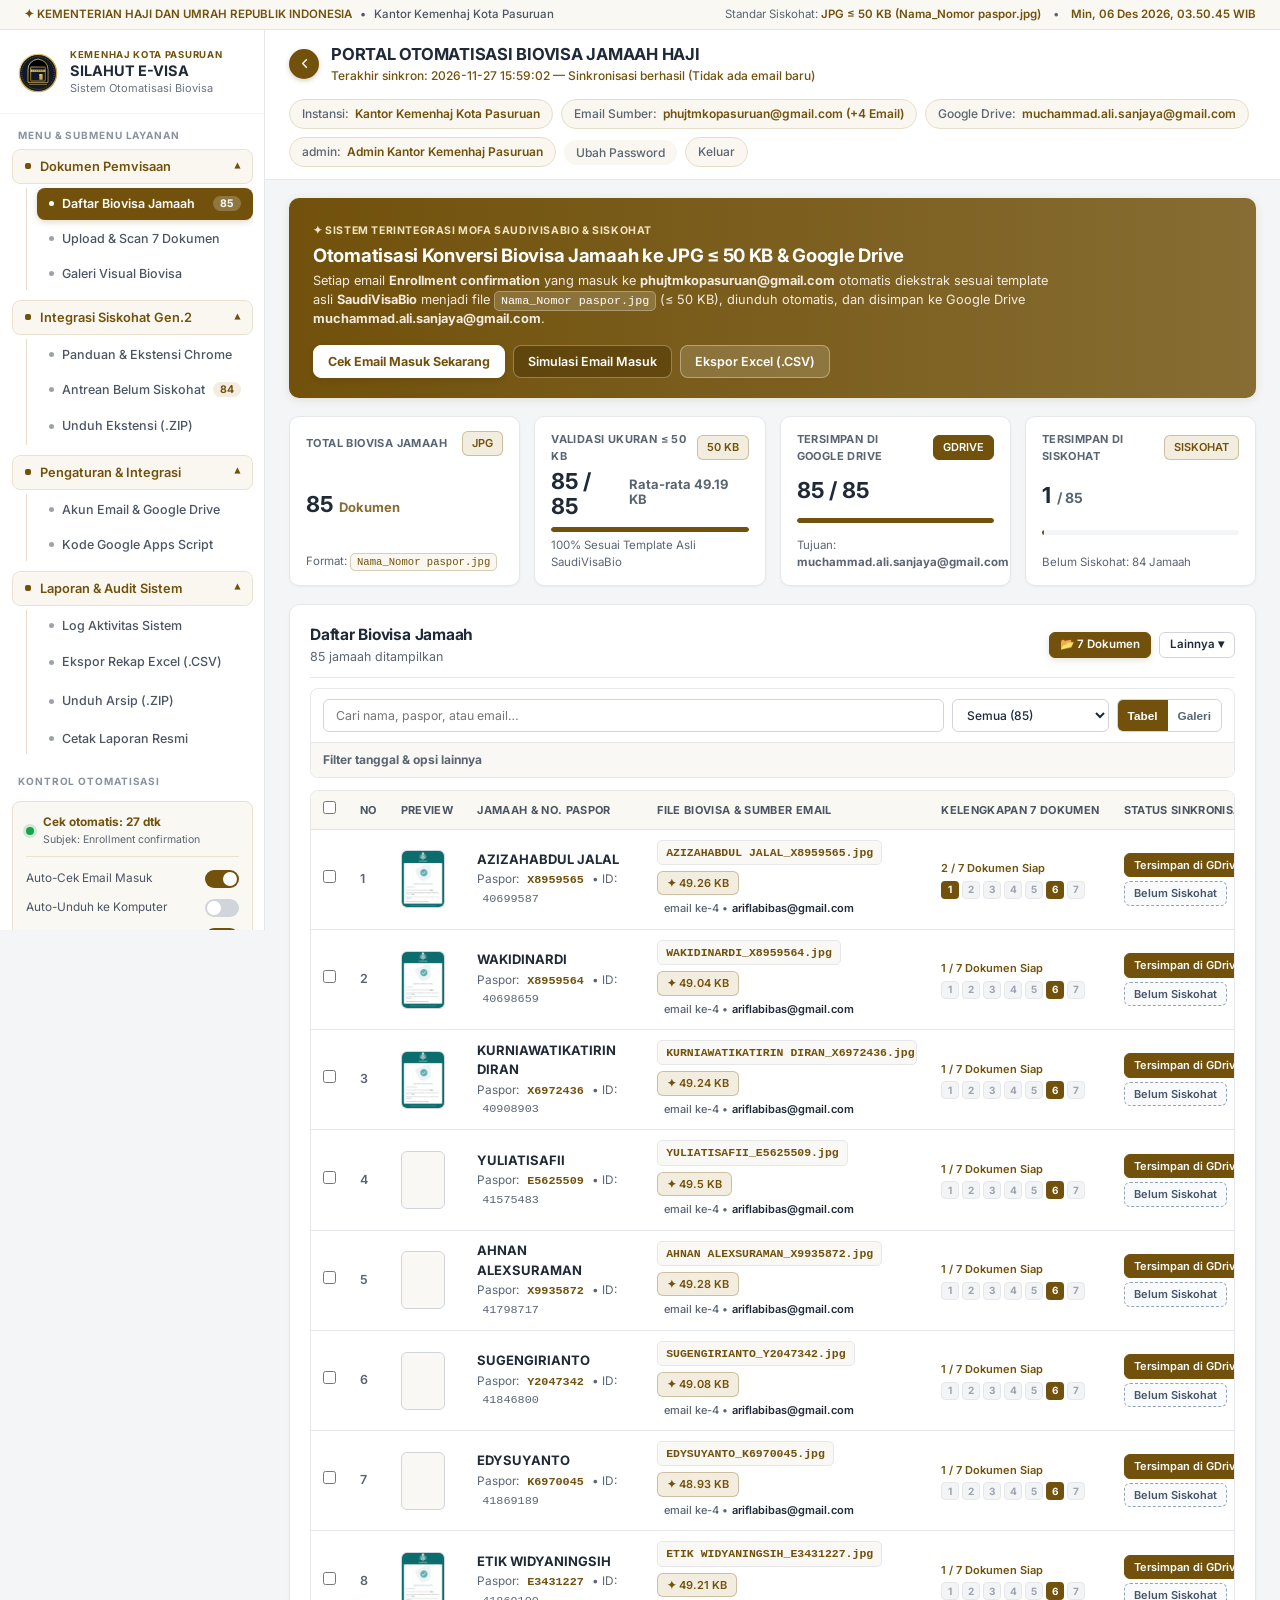
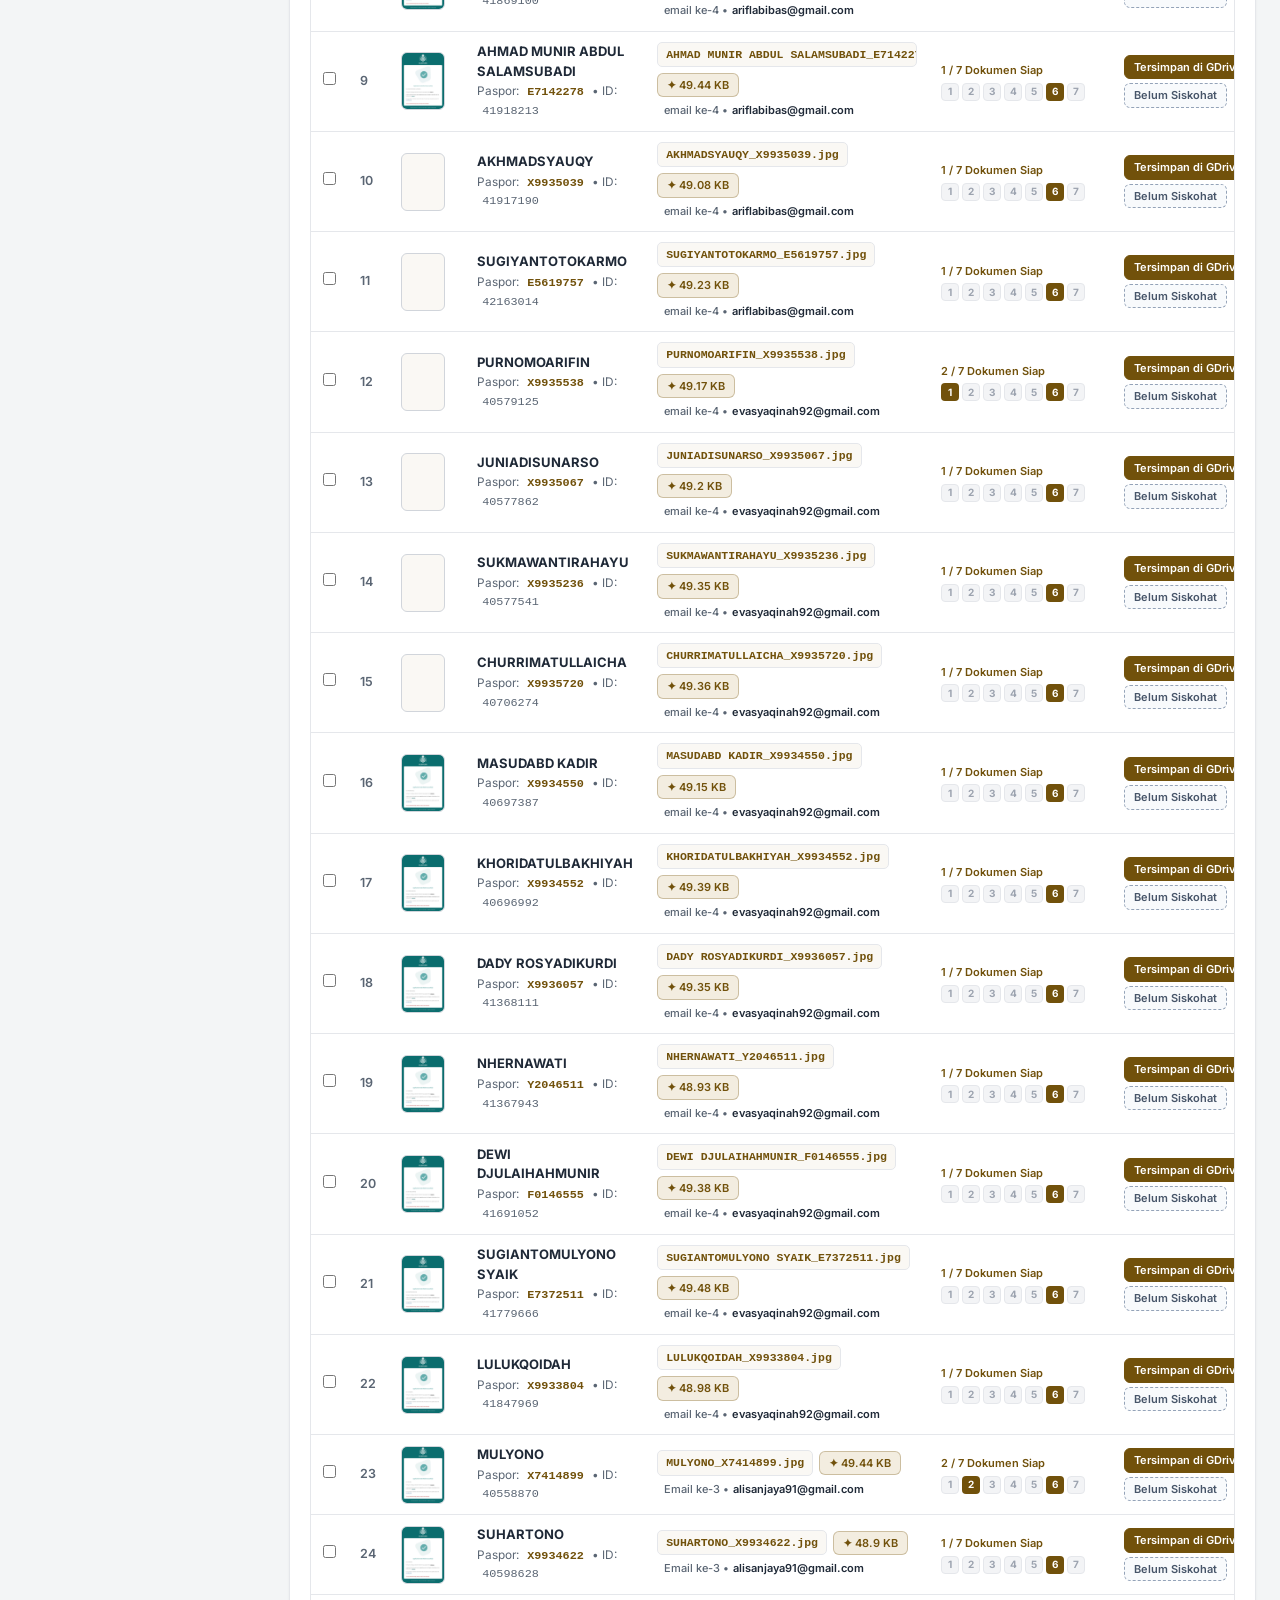
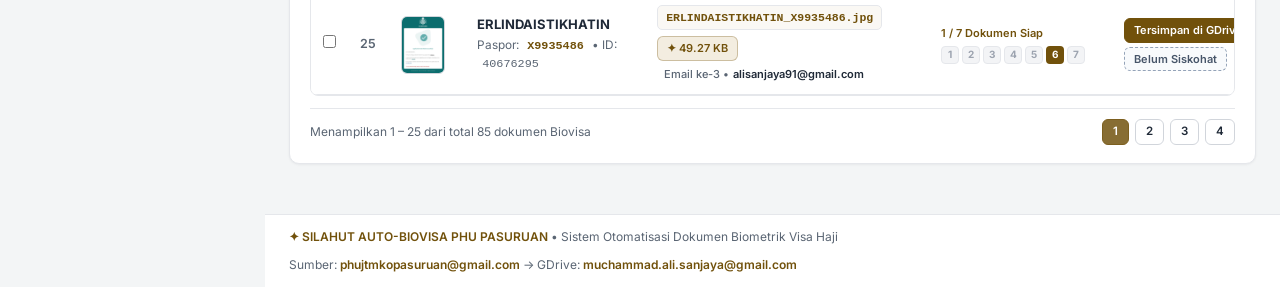
